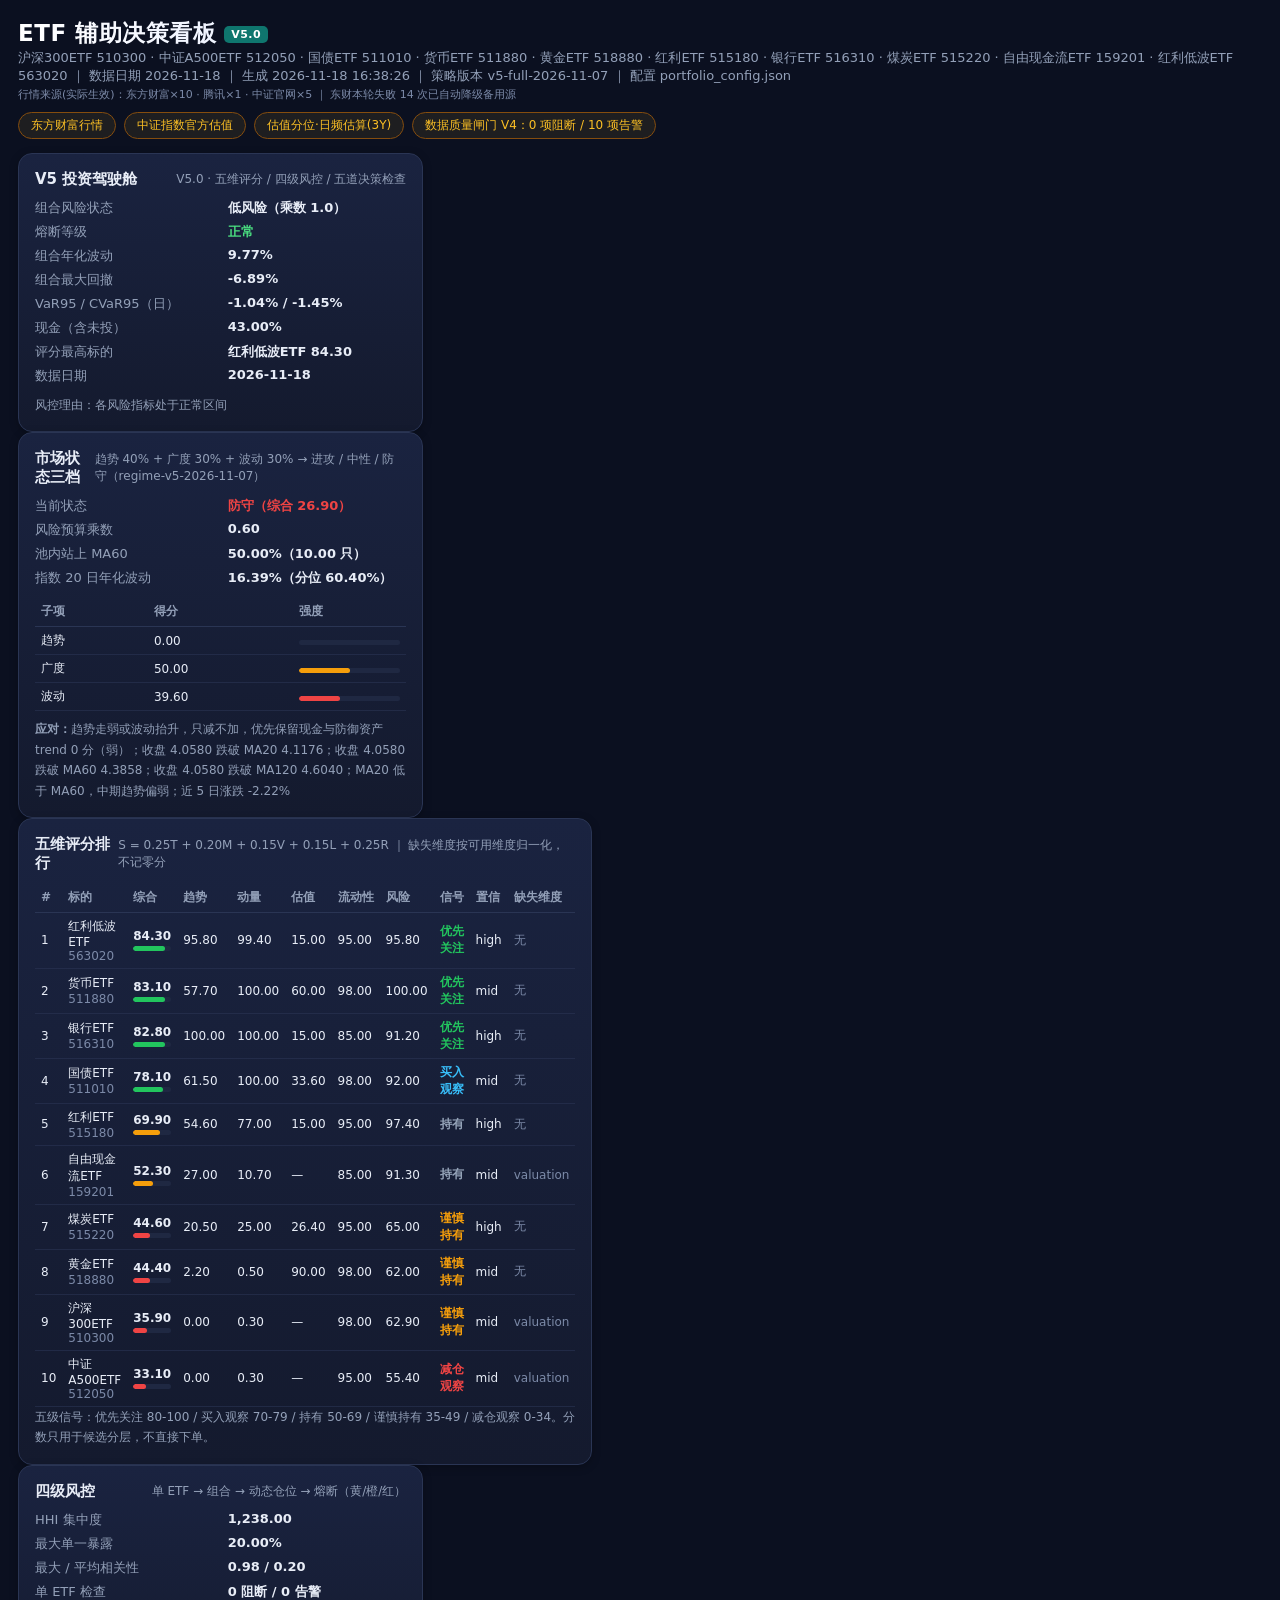
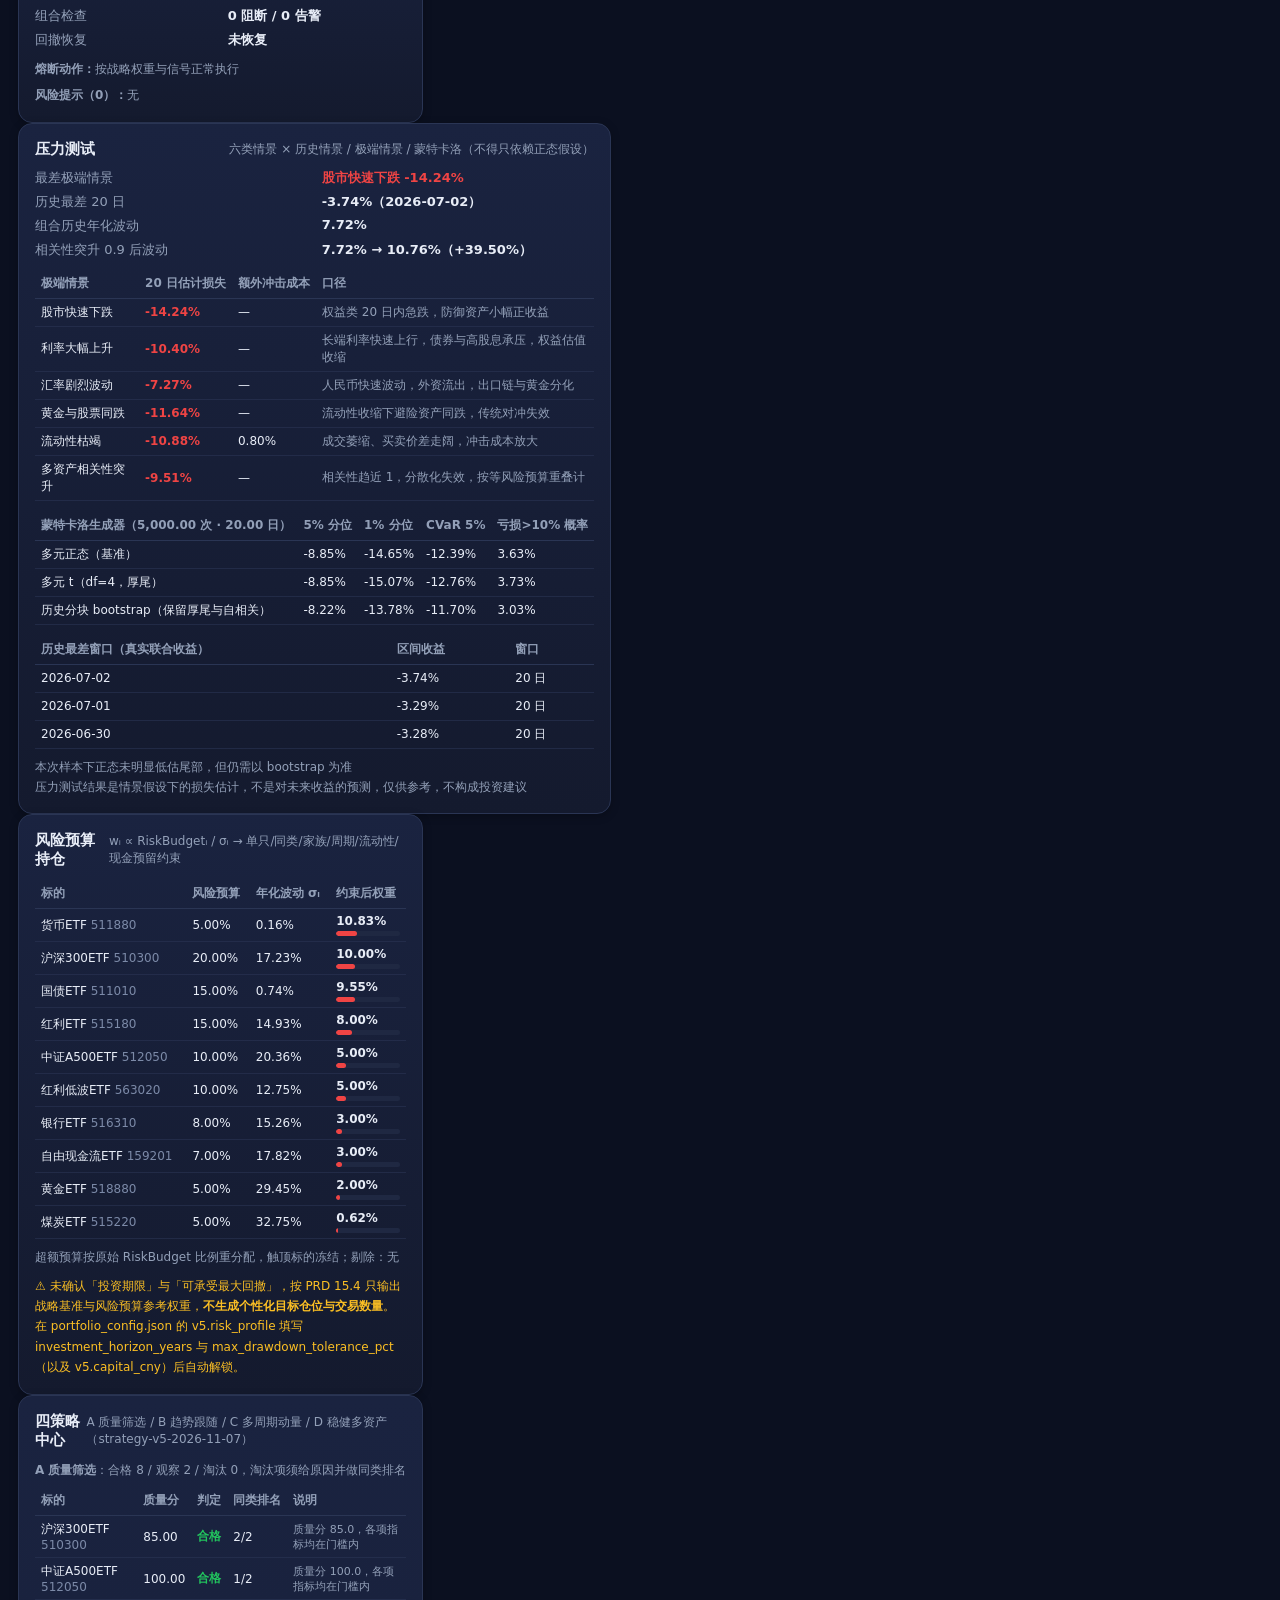
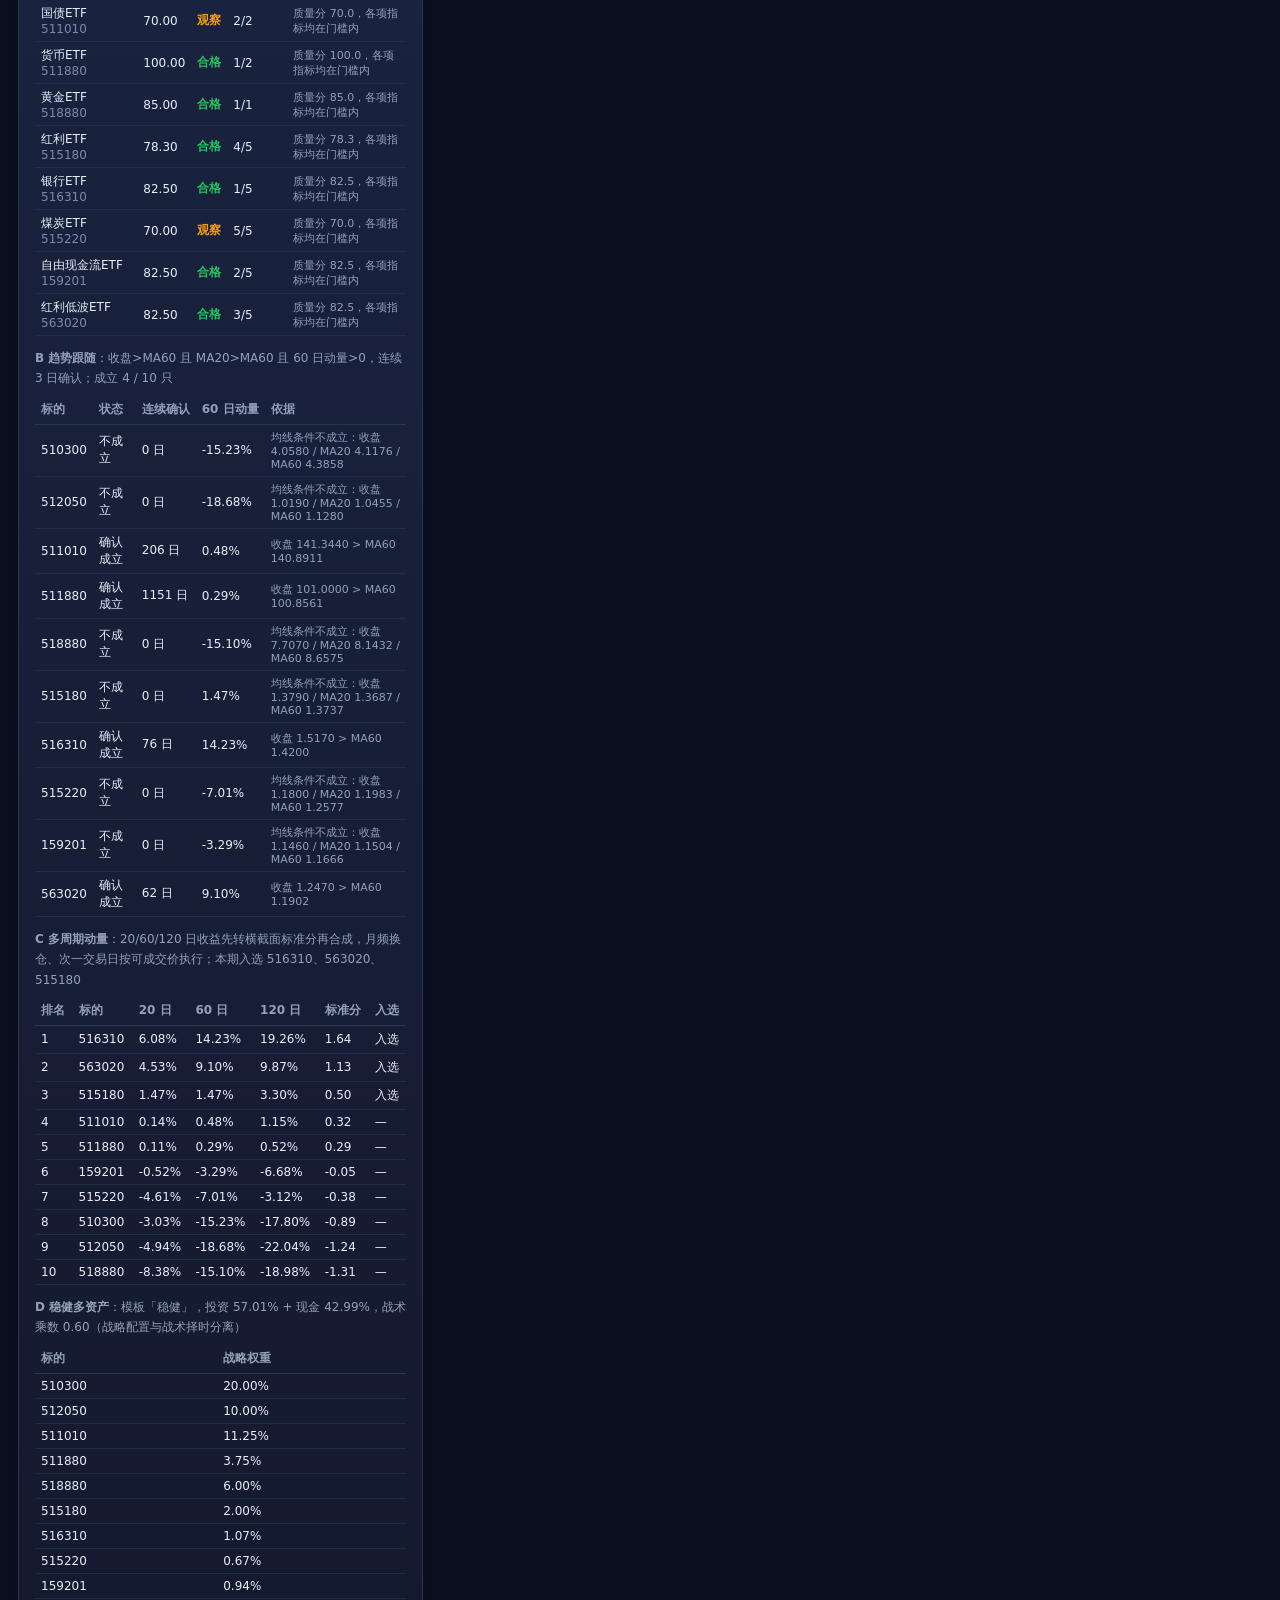
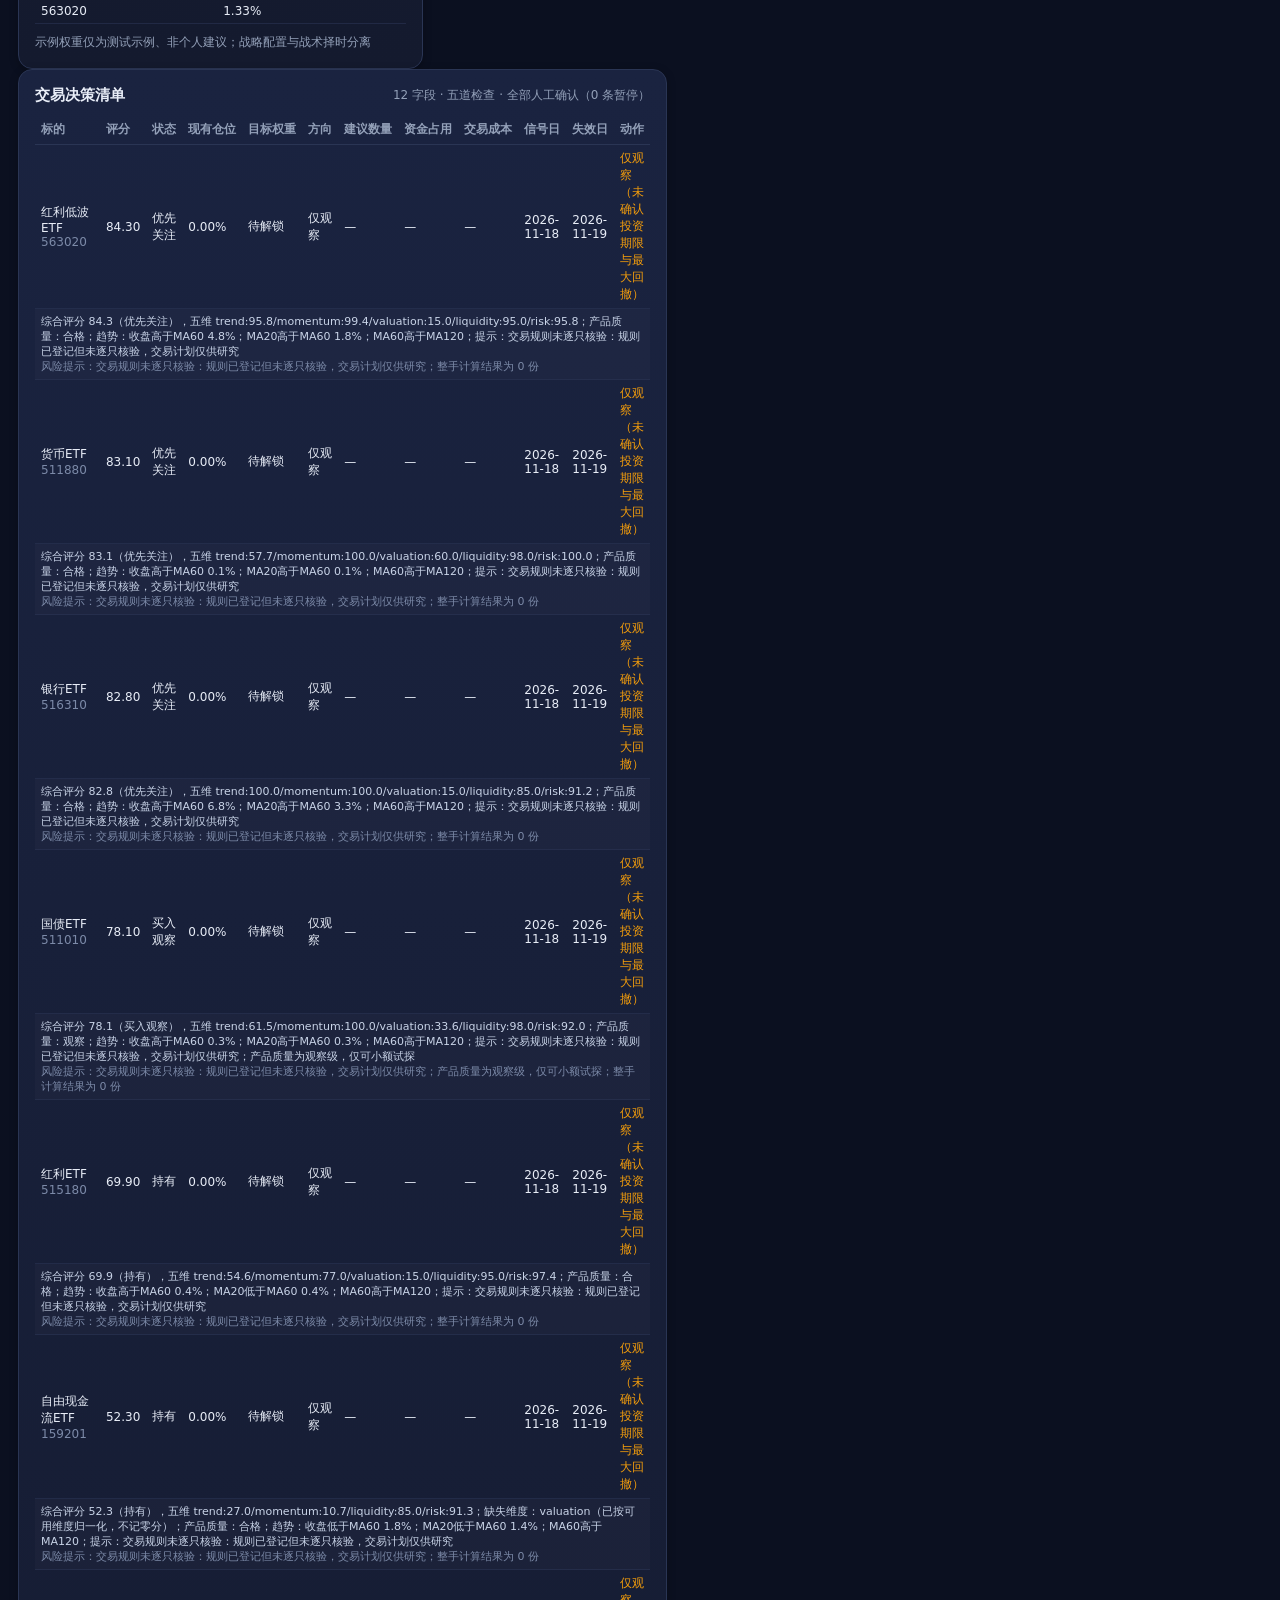
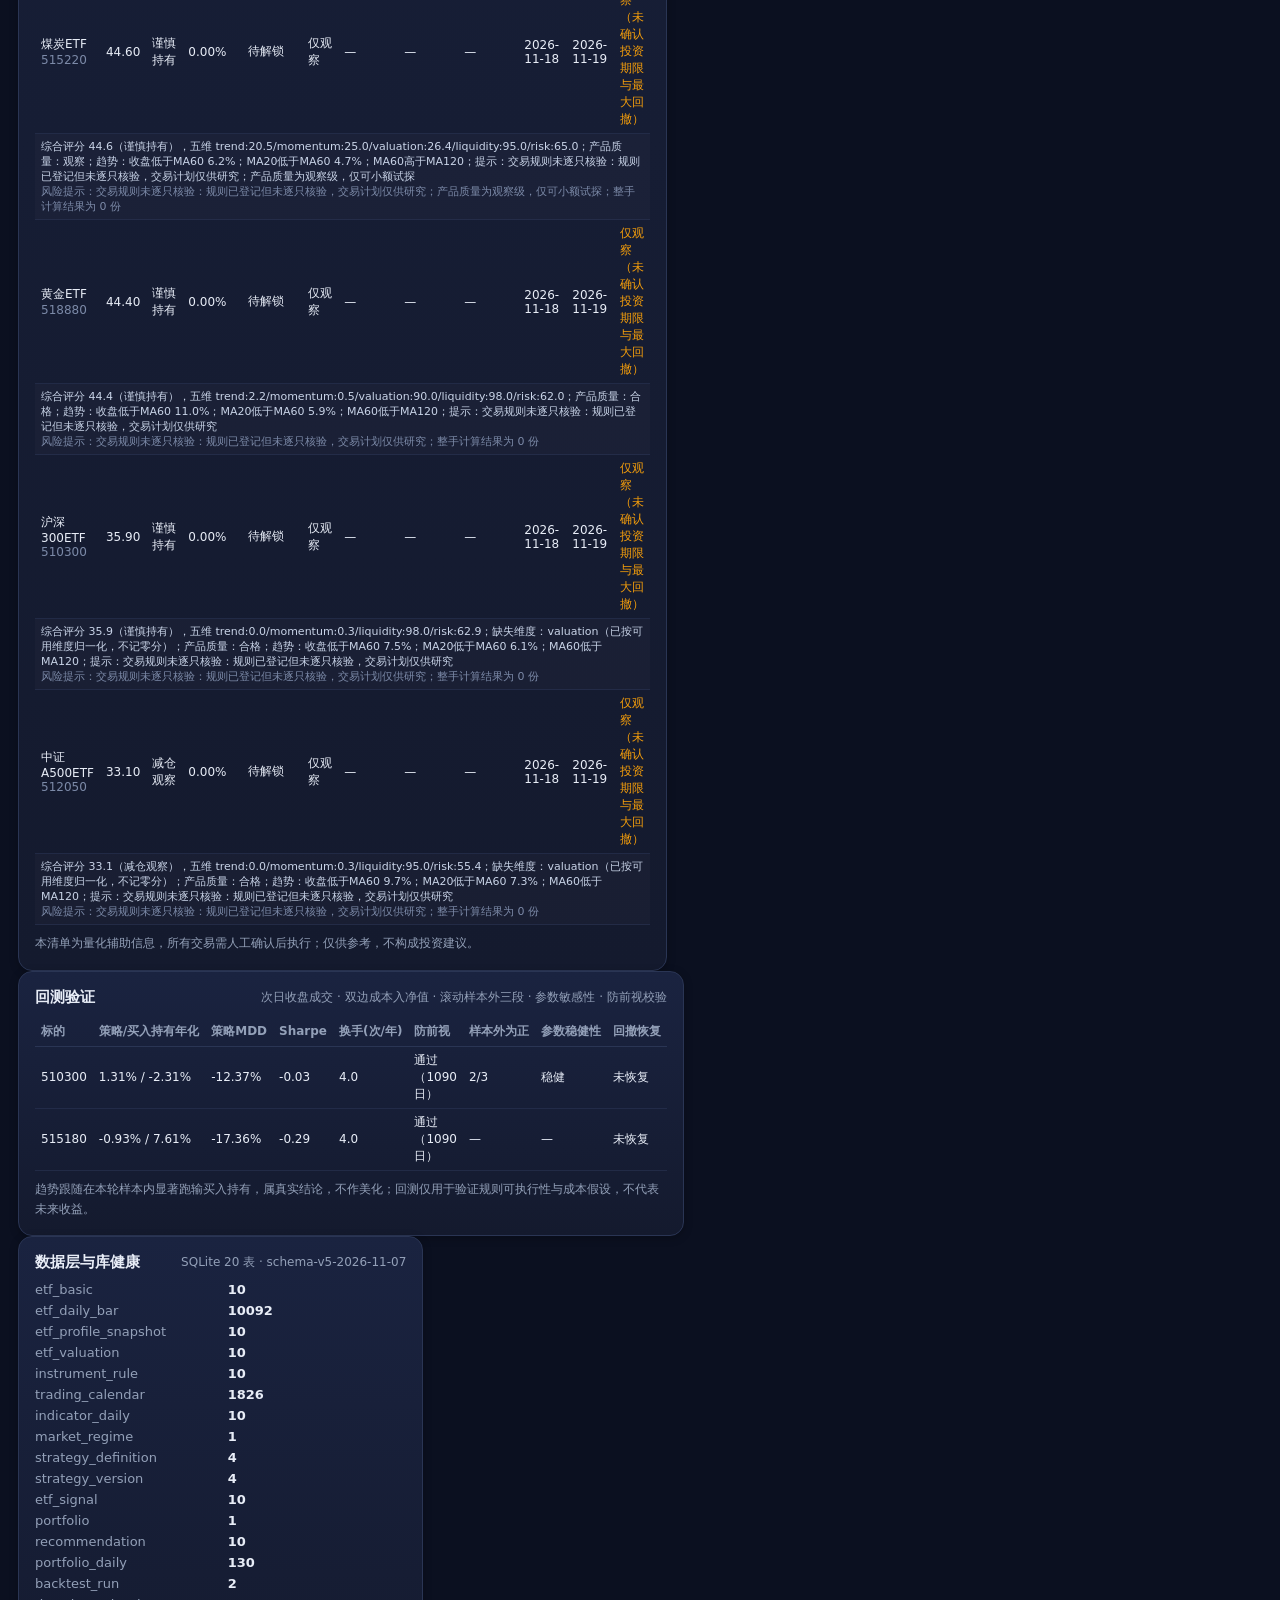
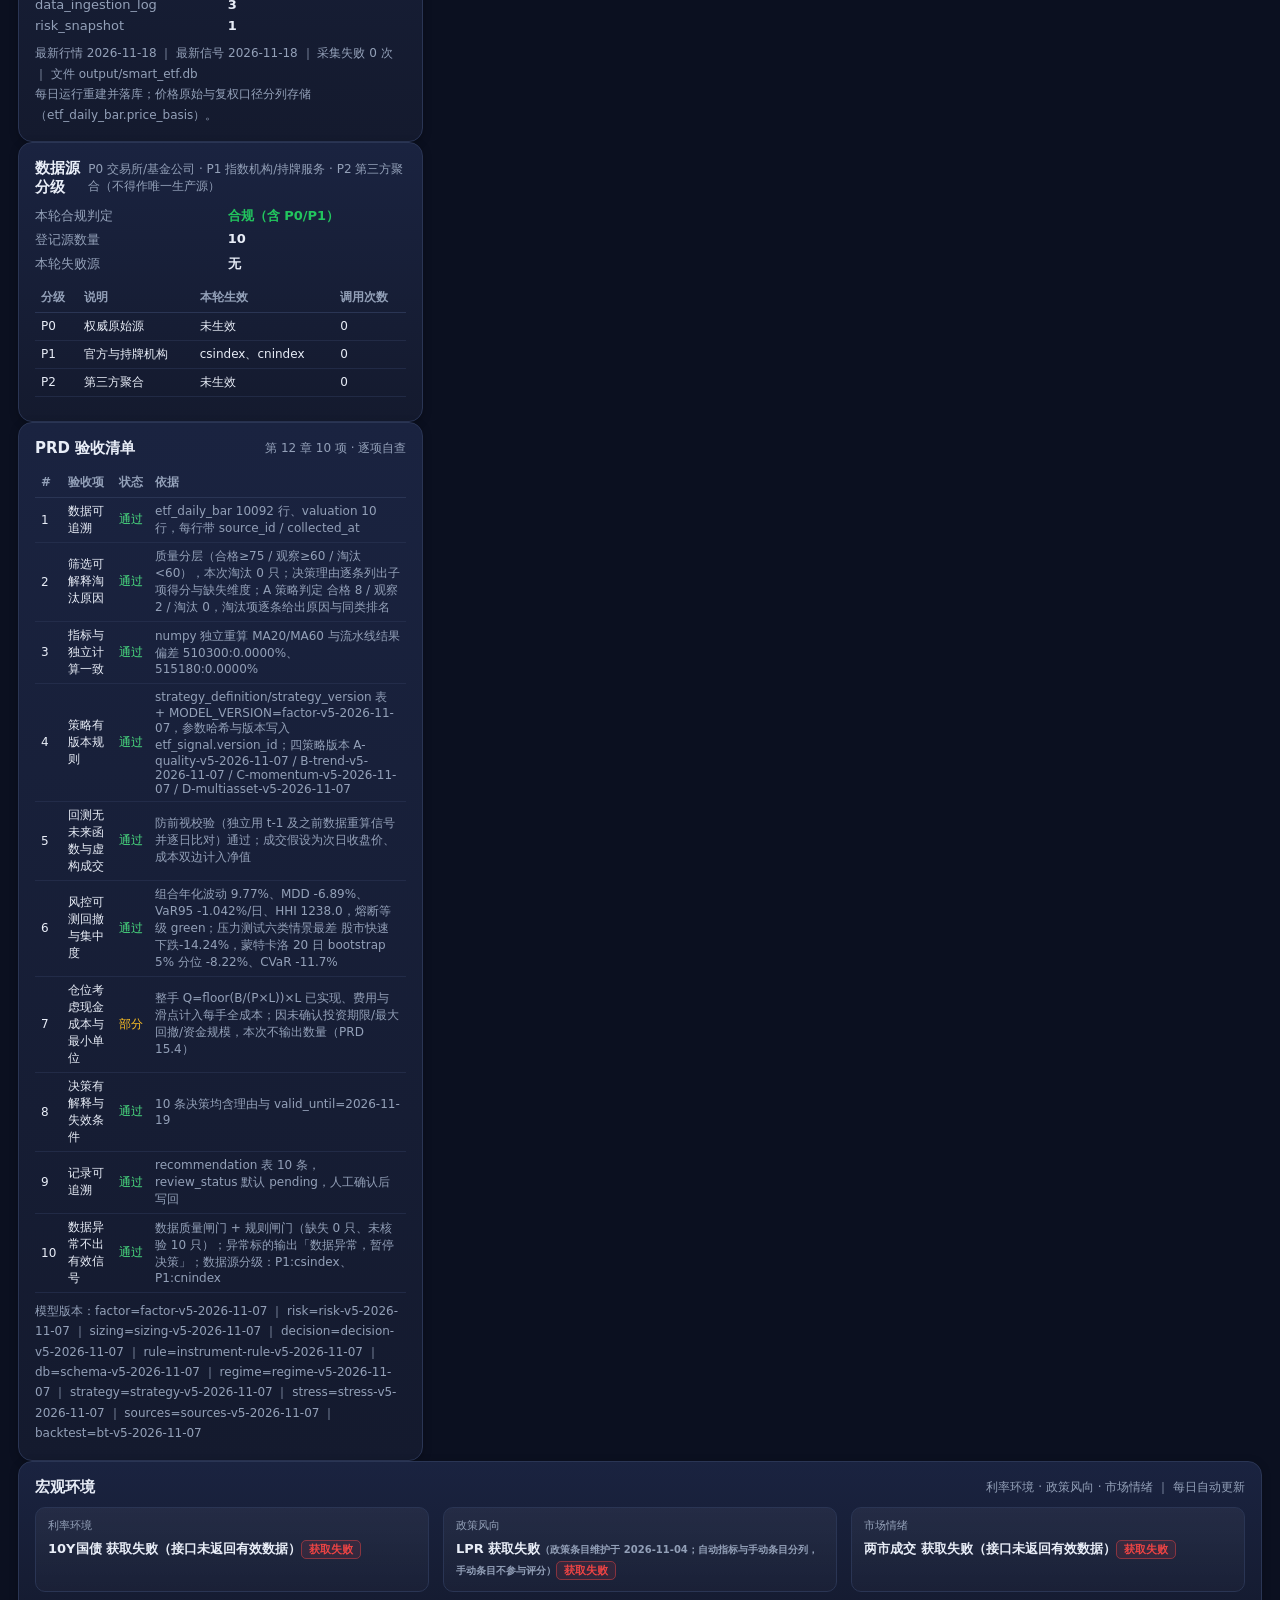
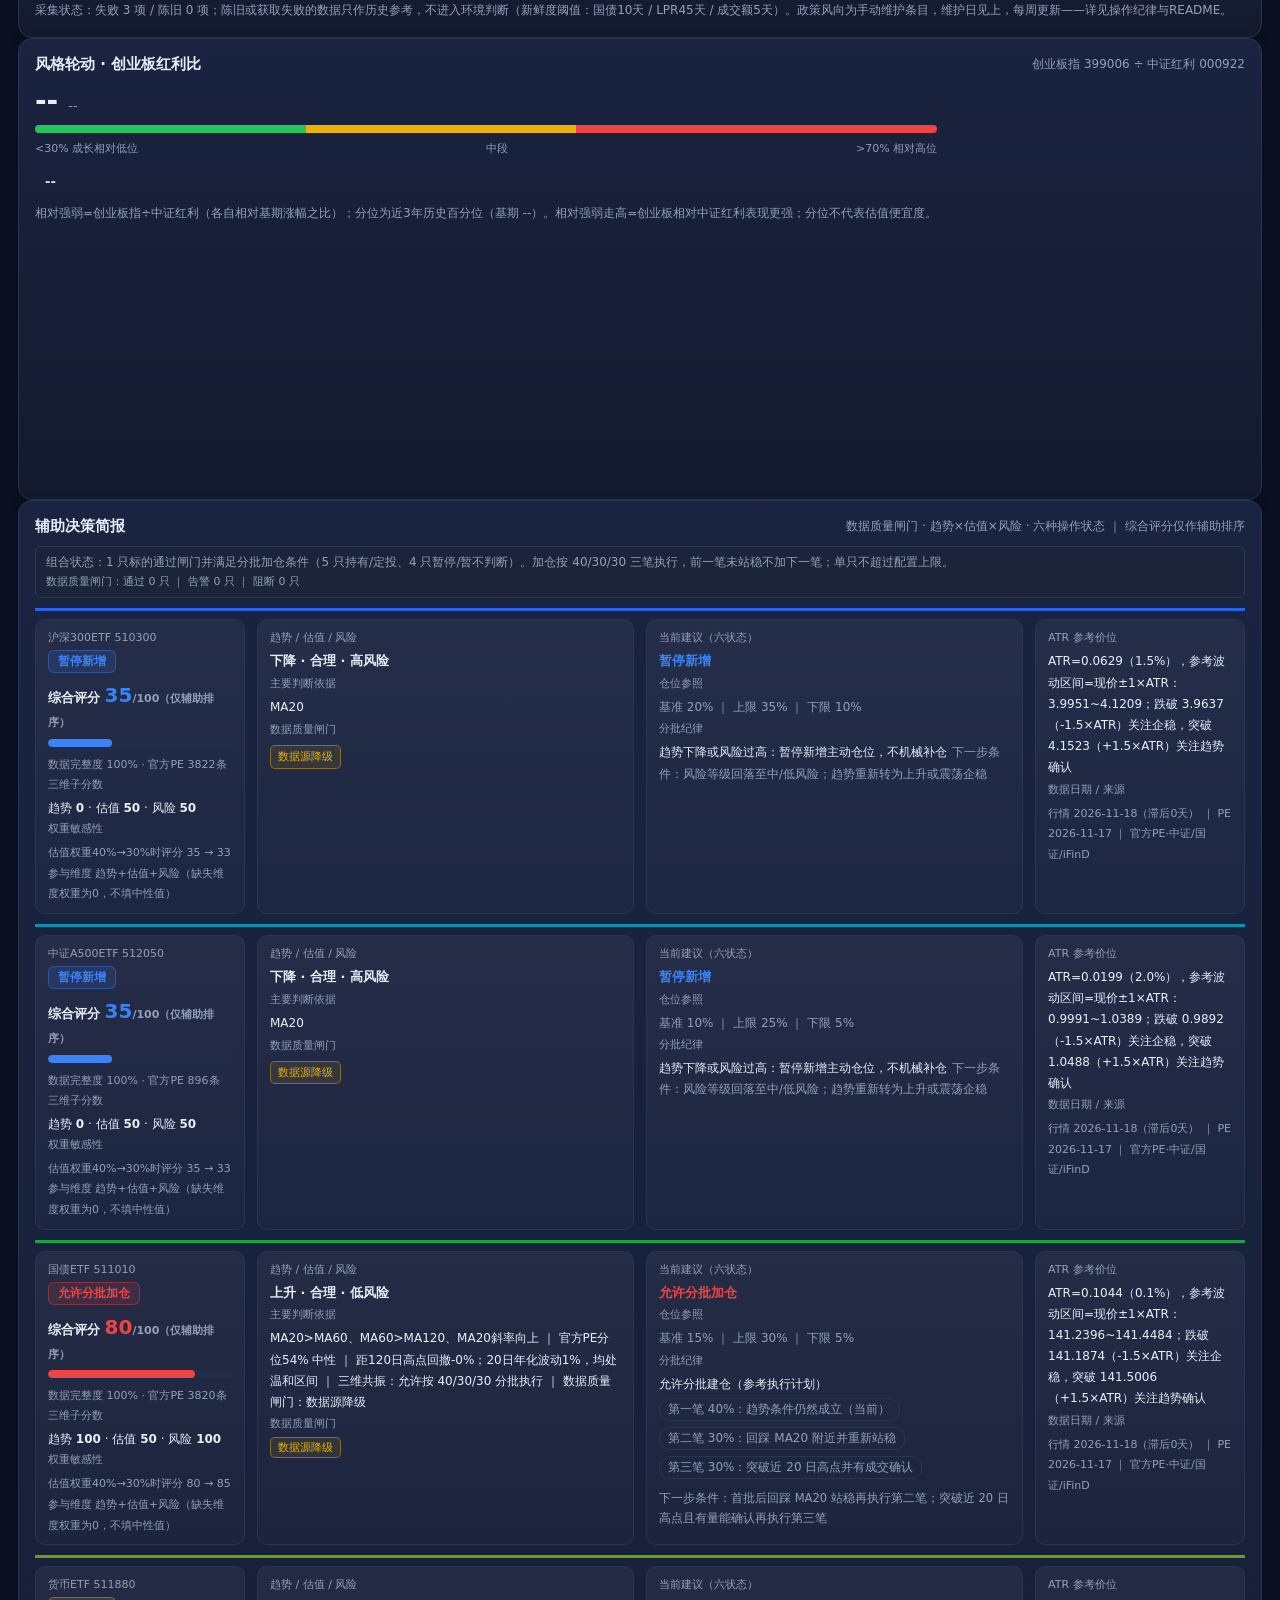
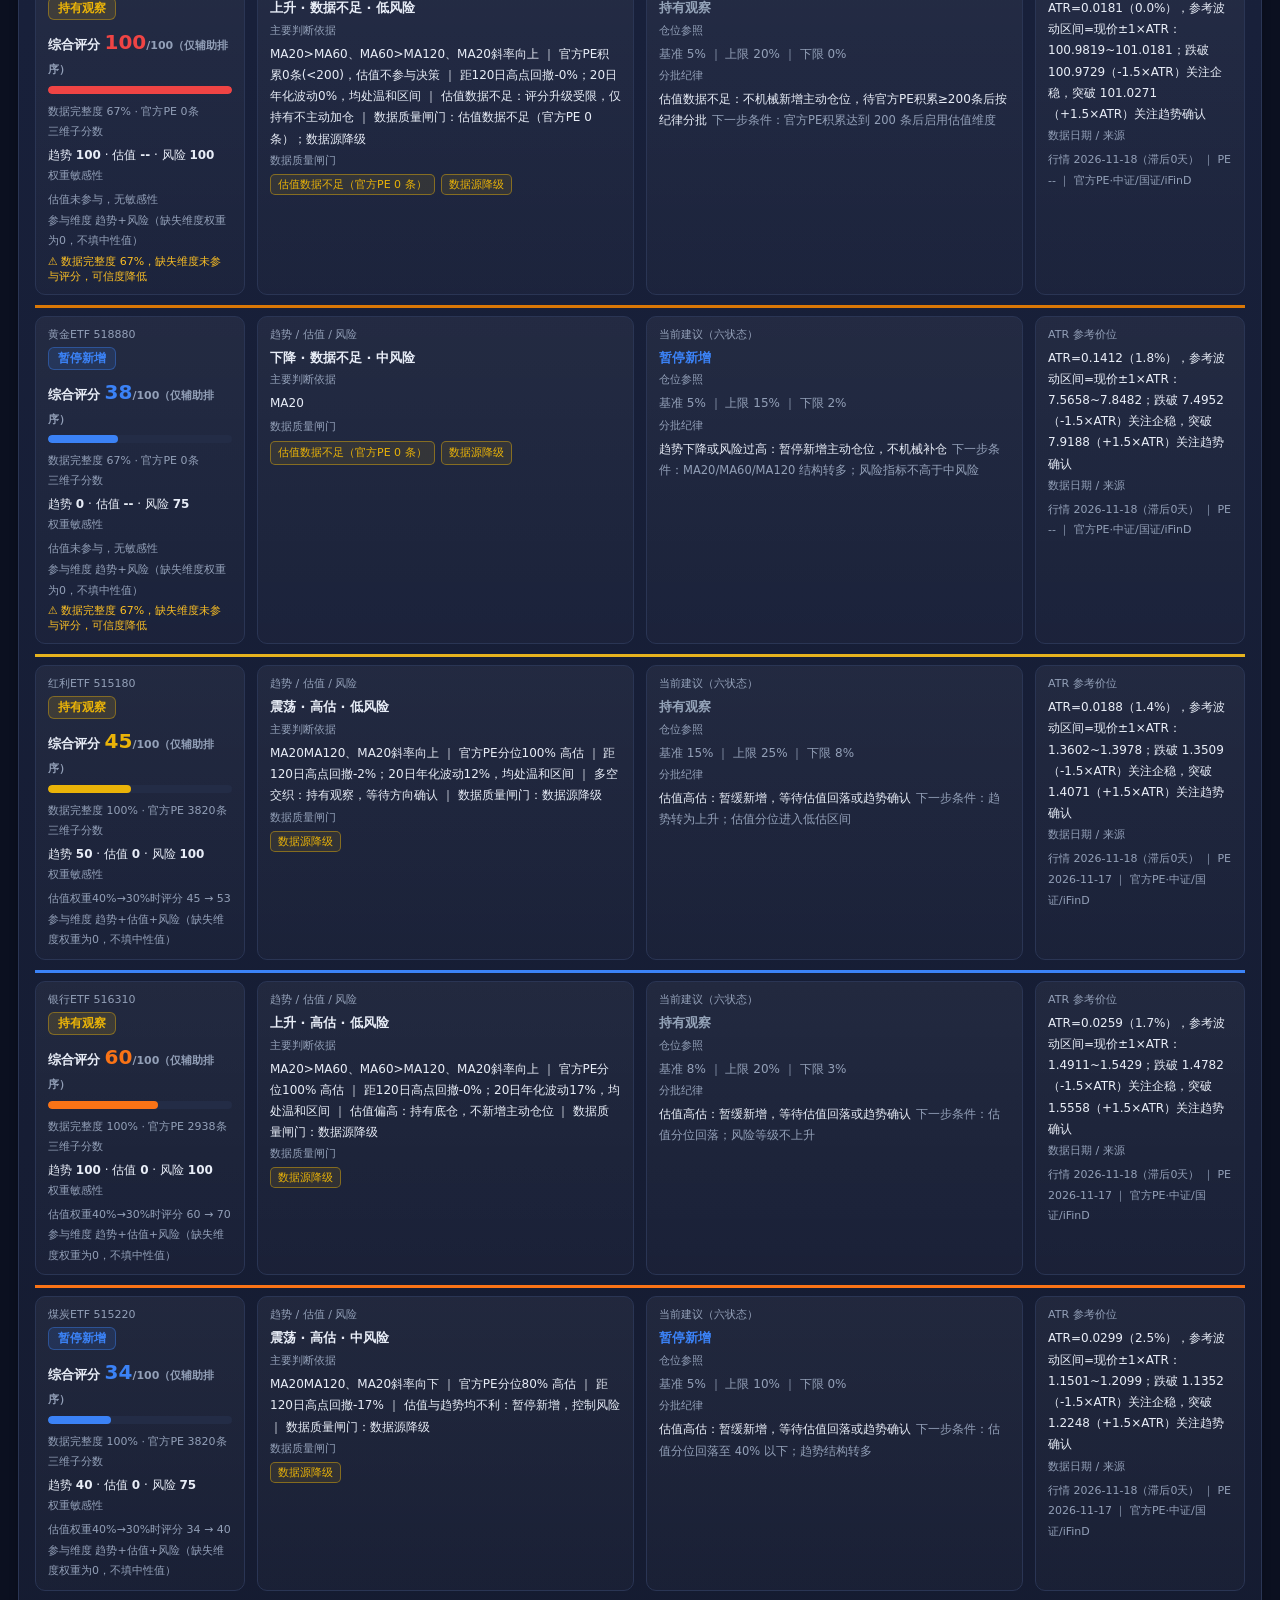
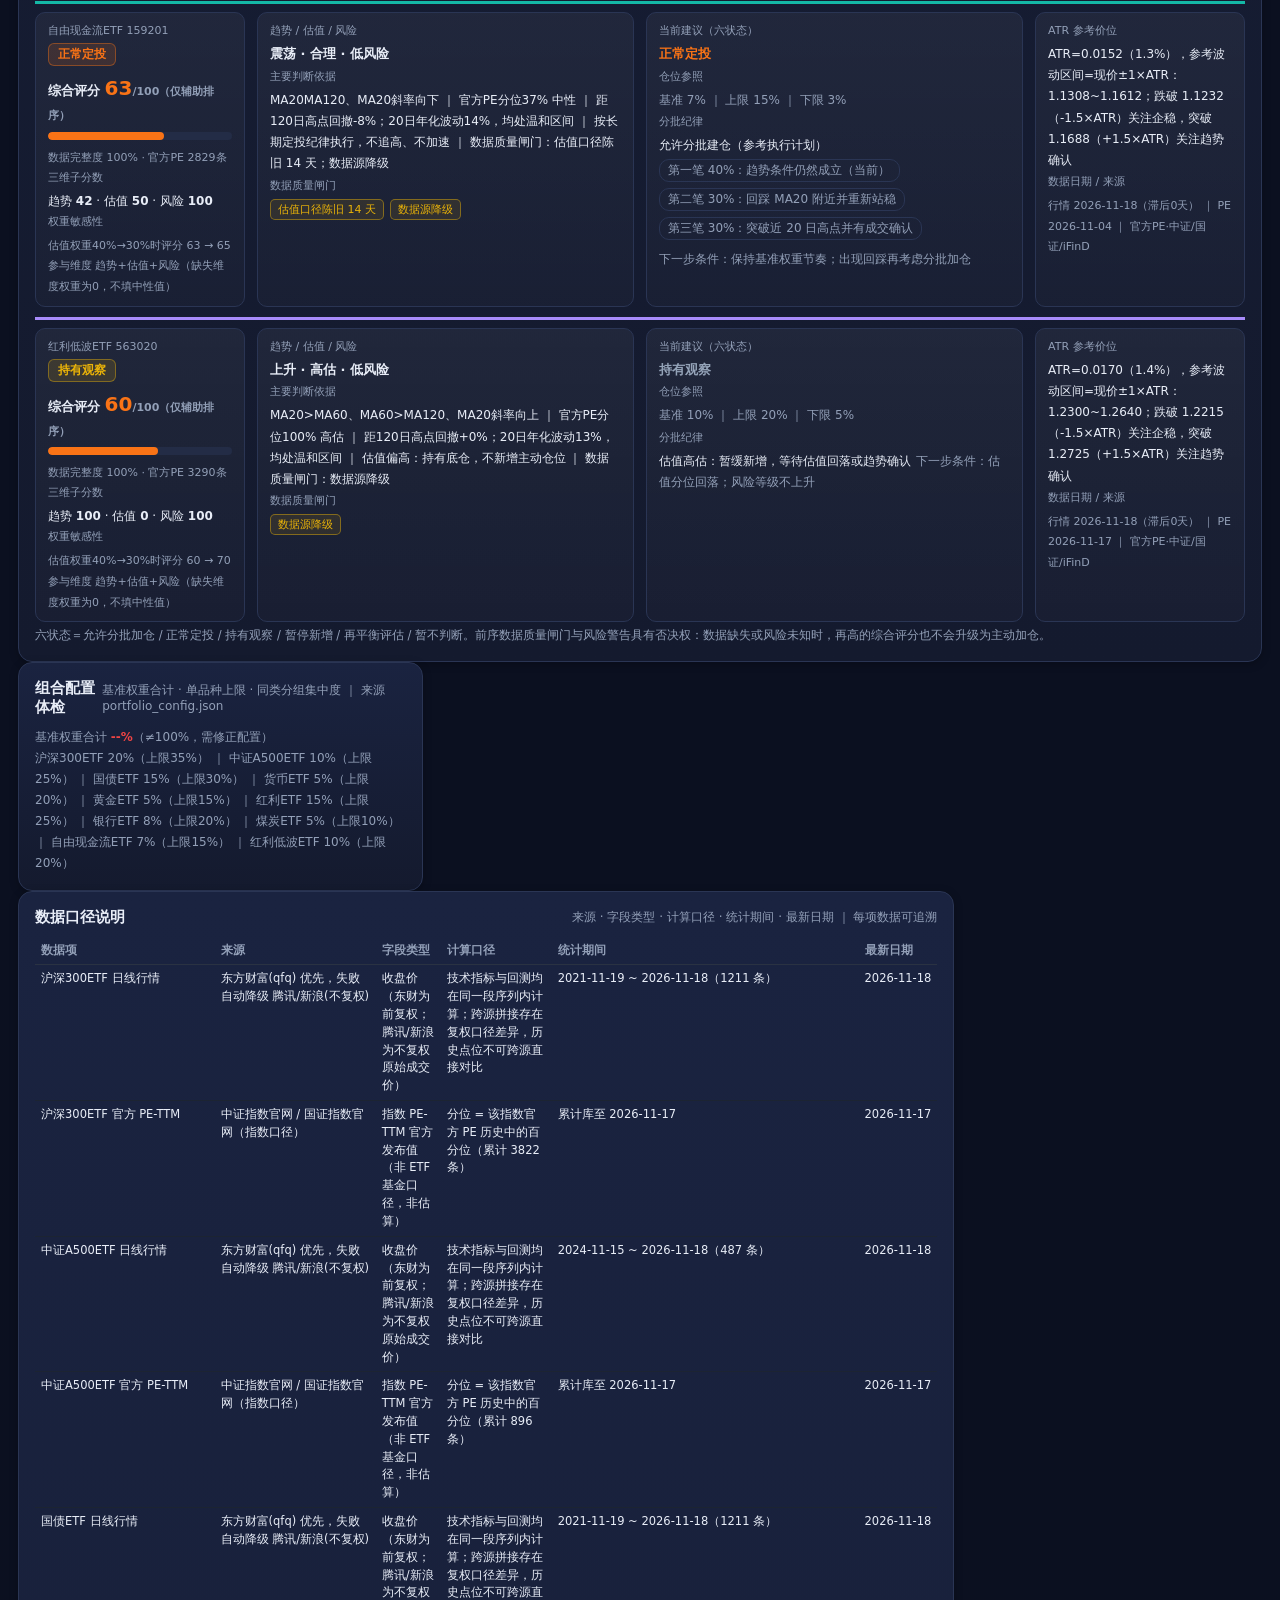
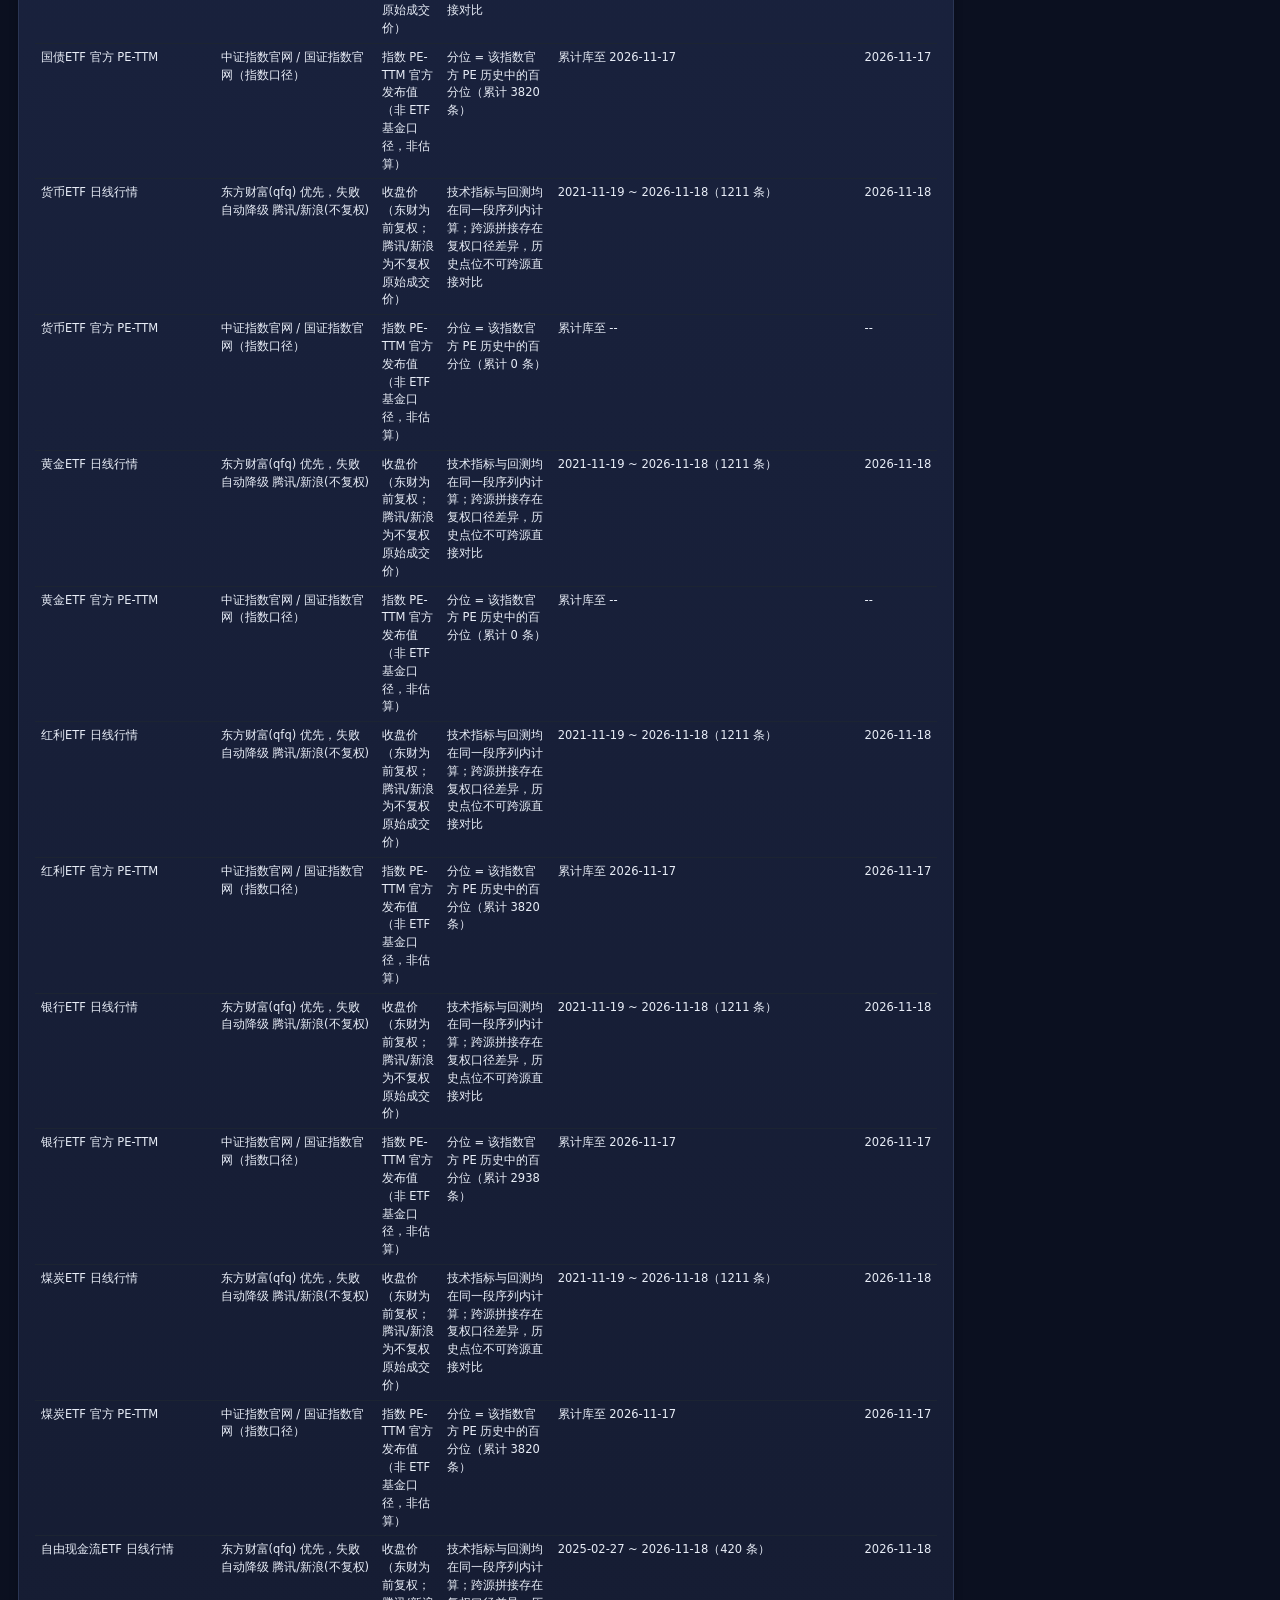
==== output/etf_dashboard.html @ 82569080 "daily update: 2026-11-18" ====
<!DOCTYPE html>
<html lang="zh-CN">
<head>
<meta charset="utf-8">
<meta name="viewport" content="width=device-width, initial-scale=1">
<title>ETF 智能监测看板</title>
<script>

/*
* Licensed to the Apache Software Foundation (ASF) under one
* or more contributor license agreements.  See the NOTICE file
* distributed with this work for additional information
* regarding copyright ownership.  The ASF licenses this file
* to you under the Apache License, Version 2.0 (the
* "License"); you may not use this file except in compliance
* with the License.  You may obtain a copy of the License at
*
*   http://www.apache.org/licenses/LICENSE-2.0
*
* Unless required by applicable law or agreed to in writing,
* software distributed under the License is distributed on an
* "AS IS" BASIS, WITHOUT WARRANTIES OR CONDITIONS OF ANY
* KIND, either express or implied.  See the License for the
* specific language governing permissions and limitations
* under the License.
*/

!function(t,e){"object"==typeof exports&&"undefined"!=typeof module?e(exports):"function"==typeof define&&define.amd?define(["exports"],e):e((t="undefined"!=typeof globalThis?globalThis:t||self).echarts={})}(this,(function(t){"use strict";
/*! *****************************************************************************
    Copyright (c) Microsoft Corporation.

    Permission to use, copy, modify, and/or distribute this software for any
    purpose with or without fee is hereby granted.

    THE SOFTWARE IS PROVIDED "AS IS" AND THE AUTHOR DISCLAIMS ALL WARRANTIES WITH
    REGARD TO THIS SOFTWARE INCLUDING ALL IMPLIED WARRANTIES OF MERCHANTABILITY
    AND FITNESS. IN NO EVENT SHALL THE AUTHOR BE LIABLE FOR ANY SPECIAL, DIRECT,
    INDIRECT, OR CONSEQUENTIAL DAMAGES OR ANY DAMAGES WHATSOEVER RESULTING FROM
    LOSS OF USE, DATA OR PROFITS, WHETHER IN AN ACTION OF CONTRACT, NEGLIGENCE OR
    OTHER TORTIOUS ACTION, ARISING OUT OF OR IN CONNECTION WITH THE USE OR
    PERFORMANCE OF THIS SOFTWARE.
    ***************************************************************************** */var e=function(t,n){return e=Object.setPrototypeOf||{__proto__:[]}instanceof Array&&function(t,e){t.__proto__=e}||function(t,e){for(var n in e)Object.prototype.hasOwnProperty.call(e,n)&&(t[n]=e[n])},e(t,n)};function n(t,n){if("function"!=typeof n&&null!==n)throw new TypeError("Class extends value "+String(n)+" is not a constructor or null");function i(){this.constructor=t}e(t,n),t.prototype=null===n?Object.create(n):(i.prototype=n.prototype,new i)}var i=function(){this.firefox=!1,this.ie=!1,this.edge=!1,this.newEdge=!1,this.weChat=!1},r=new function(){this.browser=new i,this.node=!1,this.wxa=!1,this.worker=!1,this.svgSupported=!1,this.touchEventsSupported=!1,this.pointerEventsSupported=!1,this.domSupported=!1,this.transformSupported=!1,this.transform3dSupported=!1,this.hasGlobalWindow="undefined"!=typeof window};"object"==typeof wx&&"function"==typeof wx.getSystemInfoSync?(r.wxa=!0,r.touchEventsSupported=!0):"undefined"==typeof document&&"undefined"!=typeof self?r.worker=!0:"undefined"==typeof navigator||0===navigator.userAgent.indexOf("Node.js")?(r.node=!0,r.svgSupported=!0):function(t,e){var n=e.browser,i=t.match(/Firefox\/([\d.]+)/),r=t.match(/MSIE\s([\d.]+)/)||t.match(/Trident\/.+?rv:(([\d.]+))/),o=t.match(/Edge?\/([\d.]+)/),a=/micromessenger/i.test(t);i&&(n.firefox=!0,n.version=i[1]);r&&(n.ie=!0,n.version=r[1]);o&&(n.edge=!0,n.version=o[1],n.newEdge=+o[1].split(".")[0]>18);a&&(n.weChat=!0);e.svgSupported="undefined"!=typeof SVGRect,e.touchEventsSupported="ontouchstart"in window&&!n.ie&&!n.edge,e.pointerEventsSupported="onpointerdown"in window&&(n.edge||n.ie&&+n.version>=11),e.domSupported="undefined"!=typeof document;var s=document.documentElement.style;e.transform3dSupported=(n.ie&&"transition"in s||n.edge||"WebKitCSSMatrix"in window&&"m11"in new WebKitCSSMatrix||"MozPerspective"in s)&&!("OTransition"in s),e.transformSupported=e.transform3dSupported||n.ie&&+n.version>=9}(navigator.userAgent,r);var o="sans-serif",a="12px "+o;var s,l,u=function(t){var e={};if("undefined"==typeof JSON)return e;for(var n=0;n<t.length;n++){var i=String.fromCharCode(n+32),r=(t.charCodeAt(n)-20)/100;e[i]=r}return e}("007LLmW'55;N0500LLLLLLLLLL00NNNLzWW\\\\WQb\\0FWLg\\bWb\\WQ\\WrWWQ000CL5LLFLL0LL**F*gLLLL5F0LF\\FFF5.5N"),h={createCanvas:function(){return"undefined"!=typeof document&&document.createElement("canvas")},measureText:function(t,e){if(!s){var n=h.createCanvas();s=n&&n.getContext("2d")}if(s)return l!==e&&(l=s.font=e||a),s.measureText(t);t=t||"";var i=/((?:\d+)?\.?\d*)px/.exec(e=e||a),r=i&&+i[1]||12,o=0;if(e.indexOf("mono")>=0)o=r*t.length;else for(var c=0;c<t.length;c++){var p=u[t[c]];o+=null==p?r:p*r}return{width:o}},loadImage:function(t,e,n){var i=new Image;return i.onload=e,i.onerror=n,i.src=t,i}};function c(t){for(var e in h)t[e]&&(h[e]=t[e])}var p=V(["Function","RegExp","Date","Error","CanvasGradient","CanvasPattern","Image","Canvas"],(function(t,e){return t["[object "+e+"]"]=!0,t}),{}),d=V(["Int8","Uint8","Uint8Clamped","Int16","Uint16","Int32","Uint32","Float32","Float64"],(function(t,e){return t["[object "+e+"Array]"]=!0,t}),{}),f=Object.prototype.toString,g=Array.prototype,y=g.forEach,v=g.filter,m=g.slice,x=g.map,_=function(){}.constructor,b=_?_.prototype:null,w="__proto__",S=2311;function M(){return S++}function I(){for(var t=[],e=0;e<arguments.length;e++)t[e]=arguments[e];"undefined"!=typeof console&&console.error.apply(console,t)}function T(t){if(null==t||"object"!=typeof t)return t;var e=t,n=f.call(t);if("[object Array]"===n){if(!pt(t)){e=[];for(var i=0,r=t.length;i<r;i++)e[i]=T(t[i])}}else if(d[n]){if(!pt(t)){var o=t.constructor;if(o.from)e=o.from(t);else{e=new o(t.length);for(i=0,r=t.length;i<r;i++)e[i]=t[i]}}}else if(!p[n]&&!pt(t)&&!J(t))for(var a in e={},t)t.hasOwnProperty(a)&&a!==w&&(e[a]=T(t[a]));return e}function C(t,e,n){if(!q(e)||!q(t))return n?T(e):t;for(var i in e)if(e.hasOwnProperty(i)&&i!==w){var r=t[i],o=e[i];!q(o)||!q(r)||Y(o)||Y(r)||J(o)||J(r)||K(o)||K(r)||pt(o)||pt(r)?!n&&i in t||(t[i]=T(e[i])):C(r,o,n)}return t}function D(t,e){for(var n=t[0],i=1,r=t.length;i<r;i++)n=C(n,t[i],e);return n}function A(t,e){if(Object.assign)Object.assign(t,e);else for(var n in e)e.hasOwnProperty(n)&&n!==w&&(t[n]=e[n]);return t}function k(t,e,n){for(var i=G(e),r=0;r<i.length;r++){var o=i[r];(n?null!=e[o]:null==t[o])&&(t[o]=e[o])}return t}var L=h.createCanvas;function P(t,e){if(t){if(t.indexOf)return t.indexOf(e);for(var n=0,i=t.length;n<i;n++)if(t[n]===e)return n}return-1}function O(t,e){var n=t.prototype;function i(){}for(var r in i.prototype=e.prototype,t.prototype=new i,n)n.hasOwnProperty(r)&&(t.prototype[r]=n[r]);t.prototype.constructor=t,t.superClass=e}function R(t,e,n){if(t="prototype"in t?t.prototype:t,e="prototype"in e?e.prototype:e,Object.getOwnPropertyNames)for(var i=Object.getOwnPropertyNames(e),r=0;r<i.length;r++){var o=i[r];"constructor"!==o&&(n?null!=e[o]:null==t[o])&&(t[o]=e[o])}else k(t,e,n)}function N(t){return!!t&&("string"!=typeof t&&"number"==typeof t.length)}function E(t,e,n){if(t&&e)if(t.forEach&&t.forEach===y)t.forEach(e,n);else if(t.length===+t.length)for(var i=0,r=t.length;i<r;i++)e.call(n,t[i],i,t);else for(var o in t)t.hasOwnProperty(o)&&e.call(n,t[o],o,t)}function z(t,e,n){if(!t)return[];if(!e)return at(t);if(t.map&&t.map===x)return t.map(e,n);for(var i=[],r=0,o=t.length;r<o;r++)i.push(e.call(n,t[r],r,t));return i}function V(t,e,n,i){if(t&&e){for(var r=0,o=t.length;r<o;r++)n=e.call(i,n,t[r],r,t);return n}}function B(t,e,n){if(!t)return[];if(!e)return at(t);if(t.filter&&t.filter===v)return t.filter(e,n);for(var i=[],r=0,o=t.length;r<o;r++)e.call(n,t[r],r,t)&&i.push(t[r]);return i}function F(t,e,n){if(t&&e)for(var i=0,r=t.length;i<r;i++)if(e.call(n,t[i],i,t))return t[i]}function G(t){if(!t)return[];if(Object.keys)return Object.keys(t);var e=[];for(var n in t)t.hasOwnProperty(n)&&e.push(n);return e}var W=b&&X(b.bind)?b.call.bind(b.bind):function(t,e){for(var n=[],i=2;i<arguments.length;i++)n[i-2]=arguments[i];return function(){return t.apply(e,n.concat(m.call(arguments)))}};function H(t){for(var e=[],n=1;n<arguments.length;n++)e[n-1]=arguments[n];return function(){return t.apply(this,e.concat(m.call(arguments)))}}function Y(t){return Array.isArray?Array.isArray(t):"[object Array]"===f.call(t)}function X(t){return"function"==typeof t}function U(t){return"string"==typeof t}function Z(t){return"[object String]"===f.call(t)}function j(t){return"number"==typeof t}function q(t){var e=typeof t;return"function"===e||!!t&&"object"===e}function K(t){return!!p[f.call(t)]}function $(t){return!!d[f.call(t)]}function J(t){return"object"==typeof t&&"number"==typeof t.nodeType&&"object"==typeof t.ownerDocument}function Q(t){return null!=t.colorStops}function tt(t){return null!=t.image}function et(t){return"[object RegExp]"===f.call(t)}function nt(t){return t!=t}function it(){for(var t=[],e=0;e<arguments.length;e++)t[e]=arguments[e];for(var n=0,i=t.length;n<i;n++)if(null!=t[n])return t[n]}function rt(t,e){return null!=t?t:e}function ot(t,e,n){return null!=t?t:null!=e?e:n}function at(t){for(var e=[],n=1;n<arguments.length;n++)e[n-1]=arguments[n];return m.apply(t,e)}function st(t){if("number"==typeof t)return[t,t,t,t];var e=t.length;return 2===e?[t[0],t[1],t[0],t[1]]:3===e?[t[0],t[1],t[2],t[1]]:t}function lt(t,e){if(!t)throw new Error(e)}function ut(t){return null==t?null:"function"==typeof t.trim?t.trim():t.replace(/^[\s\uFEFF\xA0]+|[\s\uFEFF\xA0]+$/g,"")}var ht="__ec_primitive__";function ct(t){t[ht]=!0}function pt(t){return t[ht]}var dt=function(){function t(){this.data={}}return t.prototype.delete=function(t){var e=this.has(t);return e&&delete this.data[t],e},t.prototype.has=function(t){return this.data.hasOwnProperty(t)},t.prototype.get=function(t){return this.data[t]},t.prototype.set=function(t,e){return this.data[t]=e,this},t.prototype.keys=function(){return G(this.data)},t.prototype.forEach=function(t){var e=this.data;for(var n in e)e.hasOwnProperty(n)&&t(e[n],n)},t}(),ft="function"==typeof Map;var gt=function(){function t(e){var n=Y(e);this.data=ft?new Map:new dt;var i=this;function r(t,e){n?i.set(t,e):i.set(e,t)}e instanceof t?e.each(r):e&&E(e,r)}return t.prototype.hasKey=function(t){return this.data.has(t)},t.prototype.get=function(t){return this.data.get(t)},t.prototype.set=function(t,e){return this.data.set(t,e),e},t.prototype.each=function(t,e){this.data.forEach((function(n,i){t.call(e,n,i)}))},t.prototype.keys=function(){var t=this.data.keys();return ft?Array.from(t):t},t.prototype.removeKey=function(t){this.data.delete(t)},t}();function yt(t){return new gt(t)}function vt(t,e){for(var n=new t.constructor(t.length+e.length),i=0;i<t.length;i++)n[i]=t[i];var r=t.length;for(i=0;i<e.length;i++)n[i+r]=e[i];return n}function mt(t,e){var n;if(Object.create)n=Object.create(t);else{var i=function(){};i.prototype=t,n=new i}return e&&A(n,e),n}function xt(t){var e=t.style;e.webkitUserSelect="none",e.userSelect="none",e.webkitTapHighlightColor="rgba(0,0,0,0)",e["-webkit-touch-callout"]="none"}function _t(t,e){return t.hasOwnProperty(e)}function bt(){}var wt=180/Math.PI,St=Object.freeze({__proto__:null,guid:M,logError:I,clone:T,merge:C,mergeAll:D,extend:A,defaults:k,createCanvas:L,indexOf:P,inherits:O,mixin:R,isArrayLike:N,each:E,map:z,reduce:V,filter:B,find:F,keys:G,bind:W,curry:H,isArray:Y,isFunction:X,isString:U,isStringSafe:Z,isNumber:j,isObject:q,isBuiltInObject:K,isTypedArray:$,isDom:J,isGradientObject:Q,isImagePatternObject:tt,isRegExp:et,eqNaN:nt,retrieve:it,retrieve2:rt,retrieve3:ot,slice:at,normalizeCssArray:st,assert:lt,trim:ut,setAsPrimitive:ct,isPrimitive:pt,HashMap:gt,createHashMap:yt,concatArray:vt,createObject:mt,disableUserSelect:xt,hasOwn:_t,noop:bt,RADIAN_TO_DEGREE:wt});function Mt(t,e){return null==t&&(t=0),null==e&&(e=0),[t,e]}function It(t,e){return t[0]=e[0],t[1]=e[1],t}function Tt(t){return[t[0],t[1]]}function Ct(t,e,n){return t[0]=e,t[1]=n,t}function Dt(t,e,n){return t[0]=e[0]+n[0],t[1]=e[1]+n[1],t}function At(t,e,n,i){return t[0]=e[0]+n[0]*i,t[1]=e[1]+n[1]*i,t}function kt(t,e,n){return t[0]=e[0]-n[0],t[1]=e[1]-n[1],t}function Lt(t){return Math.sqrt(Ot(t))}var Pt=Lt;function Ot(t){return t[0]*t[0]+t[1]*t[1]}var Rt=Ot;function Nt(t,e,n){return t[0]=e[0]*n,t[1]=e[1]*n,t}function Et(t,e){var n=Lt(e);return 0===n?(t[0]=0,t[1]=0):(t[0]=e[0]/n,t[1]=e[1]/n),t}function zt(t,e){return Math.sqrt((t[0]-e[0])*(t[0]-e[0])+(t[1]-e[1])*(t[1]-e[1]))}var Vt=zt;function Bt(t,e){return(t[0]-e[0])*(t[0]-e[0])+(t[1]-e[1])*(t[1]-e[1])}var Ft=Bt;function Gt(t,e,n,i){return t[0]=e[0]+i*(n[0]-e[0]),t[1]=e[1]+i*(n[1]-e[1]),t}function Wt(t,e,n){var i=e[0],r=e[1];return t[0]=n[0]*i+n[2]*r+n[4],t[1]=n[1]*i+n[3]*r+n[5],t}function Ht(t,e,n){return t[0]=Math.min(e[0],n[0]),t[1]=Math.min(e[1],n[1]),t}function Yt(t,e,n){return t[0]=Math.max(e[0],n[0]),t[1]=Math.max(e[1],n[1]),t}var Xt=Object.freeze({__proto__:null,create:Mt,copy:It,clone:Tt,set:Ct,add:Dt,scaleAndAdd:At,sub:kt,len:Lt,length:Pt,lenSquare:Ot,lengthSquare:Rt,mul:function(t,e,n){return t[0]=e[0]*n[0],t[1]=e[1]*n[1],t},div:function(t,e,n){return t[0]=e[0]/n[0],t[1]=e[1]/n[1],t},dot:function(t,e){return t[0]*e[0]+t[1]*e[1]},scale:Nt,normalize:Et,distance:zt,dist:Vt,distanceSquare:Bt,distSquare:Ft,negate:function(t,e){return t[0]=-e[0],t[1]=-e[1],t},lerp:Gt,applyTransform:Wt,min:Ht,max:Yt}),Ut=function(t,e){this.target=t,this.topTarget=e&&e.topTarget},Zt=function(){function t(t){this.handler=t,t.on("mousedown",this._dragStart,this),t.on("mousemove",this._drag,this),t.on("mouseup",this._dragEnd,this)}return t.prototype._dragStart=function(t){for(var e=t.target;e&&!e.draggable;)e=e.parent||e.__hostTarget;e&&(this._draggingTarget=e,e.dragging=!0,this._x=t.offsetX,this._y=t.offsetY,this.handler.dispatchToElement(new Ut(e,t),"dragstart",t.event))},t.prototype._drag=function(t){var e=this._draggingTarget;if(e){var n=t.offsetX,i=t.offsetY,r=n-this._x,o=i-this._y;this._x=n,this._y=i,e.drift(r,o,t),this.handler.dispatchToElement(new Ut(e,t),"drag",t.event);var a=this.handler.findHover(n,i,e).target,s=this._dropTarget;this._dropTarget=a,e!==a&&(s&&a!==s&&this.handler.dispatchToElement(new Ut(s,t),"dragleave",t.event),a&&a!==s&&this.handler.dispatchToElement(new Ut(a,t),"dragenter",t.event))}},t.prototype._dragEnd=function(t){var e=this._draggingTarget;e&&(e.dragging=!1),this.handler.dispatchToElement(new Ut(e,t),"dragend",t.event),this._dropTarget&&this.handler.dispatchToElement(new Ut(this._dropTarget,t),"drop",t.event),this._draggingTarget=null,this._dropTarget=null},t}(),jt=function(){function t(t){t&&(this._$eventProcessor=t)}return t.prototype.on=function(t,e,n,i){this._$handlers||(this._$handlers={});var r=this._$handlers;if("function"==typeof e&&(i=n,n=e,e=null),!n||!t)return this;var o=this._$eventProcessor;null!=e&&o&&o.normalizeQuery&&(e=o.normalizeQuery(e)),r[t]||(r[t]=[]);for(var a=0;a<r[t].length;a++)if(r[t][a].h===n)return this;var s={h:n,query:e,ctx:i||this,callAtLast:n.zrEventfulCallAtLast},l=r[t].length-1,u=r[t][l];return u&&u.callAtLast?r[t].splice(l,0,s):r[t].push(s),this},t.prototype.isSilent=function(t){var e=this._$handlers;return!e||!e[t]||!e[t].length},t.prototype.off=function(t,e){var n=this._$handlers;if(!n)return this;if(!t)return this._$handlers={},this;if(e){if(n[t]){for(var i=[],r=0,o=n[t].length;r<o;r++)n[t][r].h!==e&&i.push(n[t][r]);n[t]=i}n[t]&&0===n[t].length&&delete n[t]}else delete n[t];return this},t.prototype.trigger=function(t){for(var e=[],n=1;n<arguments.length;n++)e[n-1]=arguments[n];if(!this._$handlers)return this;var i=this._$handlers[t],r=this._$eventProcessor;if(i)for(var o=e.length,a=i.length,s=0;s<a;s++){var l=i[s];if(!r||!r.filter||null==l.query||r.filter(t,l.query))switch(o){case 0:l.h.call(l.ctx);break;case 1:l.h.call(l.ctx,e[0]);break;case 2:l.h.call(l.ctx,e[0],e[1]);break;default:l.h.apply(l.ctx,e)}}return r&&r.afterTrigger&&r.afterTrigger(t),this},t.prototype.triggerWithContext=function(t){for(var e=[],n=1;n<arguments.length;n++)e[n-1]=arguments[n];if(!this._$handlers)return this;var i=this._$handlers[t],r=this._$eventProcessor;if(i)for(var o=e.length,a=e[o-1],s=i.length,l=0;l<s;l++){var u=i[l];if(!r||!r.filter||null==u.query||r.filter(t,u.query))switch(o){case 0:u.h.call(a);break;case 1:u.h.call(a,e[0]);break;case 2:u.h.call(a,e[0],e[1]);break;default:u.h.apply(a,e.slice(1,o-1))}}return r&&r.afterTrigger&&r.afterTrigger(t),this},t}(),qt=Math.log(2);function Kt(t,e,n,i,r,o){var a=i+"-"+r,s=t.length;if(o.hasOwnProperty(a))return o[a];if(1===e){var l=Math.round(Math.log((1<<s)-1&~r)/qt);return t[n][l]}for(var u=i|1<<n,h=n+1;i&1<<h;)h++;for(var c=0,p=0,d=0;p<s;p++){var f=1<<p;f&r||(c+=(d%2?-1:1)*t[n][p]*Kt(t,e-1,h,u,r|f,o),d++)}return o[a]=c,c}function $t(t,e){var n=[[t[0],t[1],1,0,0,0,-e[0]*t[0],-e[0]*t[1]],[0,0,0,t[0],t[1],1,-e[1]*t[0],-e[1]*t[1]],[t[2],t[3],1,0,0,0,-e[2]*t[2],-e[2]*t[3]],[0,0,0,t[2],t[3],1,-e[3]*t[2],-e[3]*t[3]],[t[4],t[5],1,0,0,0,-e[4]*t[4],-e[4]*t[5]],[0,0,0,t[4],t[5],1,-e[5]*t[4],-e[5]*t[5]],[t[6],t[7],1,0,0,0,-e[6]*t[6],-e[6]*t[7]],[0,0,0,t[6],t[7],1,-e[7]*t[6],-e[7]*t[7]]],i={},r=Kt(n,8,0,0,0,i);if(0!==r){for(var o=[],a=0;a<8;a++)for(var s=0;s<8;s++)null==o[s]&&(o[s]=0),o[s]+=((a+s)%2?-1:1)*Kt(n,7,0===a?1:0,1<<a,1<<s,i)/r*e[a];return function(t,e,n){var i=e*o[6]+n*o[7]+1;t[0]=(e*o[0]+n*o[1]+o[2])/i,t[1]=(e*o[3]+n*o[4]+o[5])/i}}}var Jt="___zrEVENTSAVED",Qt=[];function te(t,e,n,i,o){if(e.getBoundingClientRect&&r.domSupported&&!ee(e)){var a=e[Jt]||(e[Jt]={}),s=function(t,e){var n=e.markers;if(n)return n;n=e.markers=[];for(var i=["left","right"],r=["top","bottom"],o=0;o<4;o++){var a=document.createElement("div"),s=o%2,l=(o>>1)%2;a.style.cssText=["position: absolute","visibility: hidden","padding: 0","margin: 0","border-width: 0","user-select: none","width:0","height:0",i[s]+":0",r[l]+":0",i[1-s]+":auto",r[1-l]+":auto",""].join("!important;"),t.appendChild(a),n.push(a)}return n}(e,a),l=function(t,e,n){for(var i=n?"invTrans":"trans",r=e[i],o=e.srcCoords,a=[],s=[],l=!0,u=0;u<4;u++){var h=t[u].getBoundingClientRect(),c=2*u,p=h.left,d=h.top;a.push(p,d),l=l&&o&&p===o[c]&&d===o[c+1],s.push(t[u].offsetLeft,t[u].offsetTop)}return l&&r?r:(e.srcCoords=a,e[i]=n?$t(s,a):$t(a,s))}(s,a,o);if(l)return l(t,n,i),!0}return!1}function ee(t){return"CANVAS"===t.nodeName.toUpperCase()}var ne=/([&<>"'])/g,ie={"&":"&amp;","<":"&lt;",">":"&gt;",'"':"&quot;","'":"&#39;"};function re(t){return null==t?"":(t+"").replace(ne,(function(t,e){return ie[e]}))}var oe=/^(?:mouse|pointer|contextmenu|drag|drop)|click/,ae=[],se=r.browser.firefox&&+r.browser.version.split(".")[0]<39;function le(t,e,n,i){return n=n||{},i?ue(t,e,n):se&&null!=e.layerX&&e.layerX!==e.offsetX?(n.zrX=e.layerX,n.zrY=e.layerY):null!=e.offsetX?(n.zrX=e.offsetX,n.zrY=e.offsetY):ue(t,e,n),n}function ue(t,e,n){if(r.domSupported&&t.getBoundingClientRect){var i=e.clientX,o=e.clientY;if(ee(t)){var a=t.getBoundingClientRect();return n.zrX=i-a.left,void(n.zrY=o-a.top)}if(te(ae,t,i,o))return n.zrX=ae[0],void(n.zrY=ae[1])}n.zrX=n.zrY=0}function he(t){return t||window.event}function ce(t,e,n){if(null!=(e=he(e)).zrX)return e;var i=e.type;if(i&&i.indexOf("touch")>=0){var r="touchend"!==i?e.targetTouches[0]:e.changedTouches[0];r&&le(t,r,e,n)}else{le(t,e,e,n);var o=function(t){var e=t.wheelDelta;if(e)return e;var n=t.deltaX,i=t.deltaY;if(null==n||null==i)return e;return 3*(0!==i?Math.abs(i):Math.abs(n))*(i>0?-1:i<0?1:n>0?-1:1)}(e);e.zrDelta=o?o/120:-(e.detail||0)/3}var a=e.button;return null==e.which&&void 0!==a&&oe.test(e.type)&&(e.which=1&a?1:2&a?3:4&a?2:0),e}function pe(t,e,n,i){t.addEventListener(e,n,i)}var de=function(t){t.preventDefault(),t.stopPropagation(),t.cancelBubble=!0};function fe(t){return 2===t.which||3===t.which}var ge=function(){function t(){this._track=[]}return t.prototype.recognize=function(t,e,n){return this._doTrack(t,e,n),this._recognize(t)},t.prototype.clear=function(){return this._track.length=0,this},t.prototype._doTrack=function(t,e,n){var i=t.touches;if(i){for(var r={points:[],touches:[],target:e,event:t},o=0,a=i.length;o<a;o++){var s=i[o],l=le(n,s,{});r.points.push([l.zrX,l.zrY]),r.touches.push(s)}this._track.push(r)}},t.prototype._recognize=function(t){for(var e in ve)if(ve.hasOwnProperty(e)){var n=ve[e](this._track,t);if(n)return n}},t}();function ye(t){var e=t[1][0]-t[0][0],n=t[1][1]-t[0][1];return Math.sqrt(e*e+n*n)}var ve={pinch:function(t,e){var n=t.length;if(n){var i,r=(t[n-1]||{}).points,o=(t[n-2]||{}).points||r;if(o&&o.length>1&&r&&r.length>1){var a=ye(r)/ye(o);!isFinite(a)&&(a=1),e.pinchScale=a;var s=[((i=r)[0][0]+i[1][0])/2,(i[0][1]+i[1][1])/2];return e.pinchX=s[0],e.pinchY=s[1],{type:"pinch",target:t[0].target,event:e}}}}};function me(){return[1,0,0,1,0,0]}function xe(t){return t[0]=1,t[1]=0,t[2]=0,t[3]=1,t[4]=0,t[5]=0,t}function _e(t,e){return t[0]=e[0],t[1]=e[1],t[2]=e[2],t[3]=e[3],t[4]=e[4],t[5]=e[5],t}function be(t,e,n){var i=e[0]*n[0]+e[2]*n[1],r=e[1]*n[0]+e[3]*n[1],o=e[0]*n[2]+e[2]*n[3],a=e[1]*n[2]+e[3]*n[3],s=e[0]*n[4]+e[2]*n[5]+e[4],l=e[1]*n[4]+e[3]*n[5]+e[5];return t[0]=i,t[1]=r,t[2]=o,t[3]=a,t[4]=s,t[5]=l,t}function we(t,e,n){return t[0]=e[0],t[1]=e[1],t[2]=e[2],t[3]=e[3],t[4]=e[4]+n[0],t[5]=e[5]+n[1],t}function Se(t,e,n,i){void 0===i&&(i=[0,0]);var r=e[0],o=e[2],a=e[4],s=e[1],l=e[3],u=e[5],h=Math.sin(n),c=Math.cos(n);return t[0]=r*c+s*h,t[1]=-r*h+s*c,t[2]=o*c+l*h,t[3]=-o*h+c*l,t[4]=c*(a-i[0])+h*(u-i[1])+i[0],t[5]=c*(u-i[1])-h*(a-i[0])+i[1],t}function Me(t,e,n){var i=n[0],r=n[1];return t[0]=e[0]*i,t[1]=e[1]*r,t[2]=e[2]*i,t[3]=e[3]*r,t[4]=e[4]*i,t[5]=e[5]*r,t}function Ie(t,e){var n=e[0],i=e[2],r=e[4],o=e[1],a=e[3],s=e[5],l=n*a-o*i;return l?(l=1/l,t[0]=a*l,t[1]=-o*l,t[2]=-i*l,t[3]=n*l,t[4]=(i*s-a*r)*l,t[5]=(o*r-n*s)*l,t):null}function Te(t){var e=[1,0,0,1,0,0];return _e(e,t),e}var Ce=Object.freeze({__proto__:null,create:me,identity:xe,copy:_e,mul:be,translate:we,rotate:Se,scale:Me,invert:Ie,clone:Te}),De=function(){function t(t,e){this.x=t||0,this.y=e||0}return t.prototype.copy=function(t){return this.x=t.x,this.y=t.y,this},t.prototype.clone=function(){return new t(this.x,this.y)},t.prototype.set=function(t,e){return this.x=t,this.y=e,this},t.prototype.equal=function(t){return t.x===this.x&&t.y===this.y},t.prototype.add=function(t){return this.x+=t.x,this.y+=t.y,this},t.prototype.scale=function(t){this.x*=t,this.y*=t},t.prototype.scaleAndAdd=function(t,e){this.x+=t.x*e,this.y+=t.y*e},t.prototype.sub=function(t){return this.x-=t.x,this.y-=t.y,this},t.prototype.dot=function(t){return this.x*t.x+this.y*t.y},t.prototype.len=function(){return Math.sqrt(this.x*this.x+this.y*this.y)},t.prototype.lenSquare=function(){return this.x*this.x+this.y*this.y},t.prototype.normalize=function(){var t=this.len();return this.x/=t,this.y/=t,this},t.prototype.distance=function(t){var e=this.x-t.x,n=this.y-t.y;return Math.sqrt(e*e+n*n)},t.prototype.distanceSquare=function(t){var e=this.x-t.x,n=this.y-t.y;return e*e+n*n},t.prototype.negate=function(){return this.x=-this.x,this.y=-this.y,this},t.prototype.transform=function(t){if(t){var e=this.x,n=this.y;return this.x=t[0]*e+t[2]*n+t[4],this.y=t[1]*e+t[3]*n+t[5],this}},t.prototype.toArray=function(t){return t[0]=this.x,t[1]=this.y,t},t.prototype.fromArray=function(t){this.x=t[0],this.y=t[1]},t.set=function(t,e,n){t.x=e,t.y=n},t.copy=function(t,e){t.x=e.x,t.y=e.y},t.len=function(t){return Math.sqrt(t.x*t.x+t.y*t.y)},t.lenSquare=function(t){return t.x*t.x+t.y*t.y},t.dot=function(t,e){return t.x*e.x+t.y*e.y},t.add=function(t,e,n){t.x=e.x+n.x,t.y=e.y+n.y},t.sub=function(t,e,n){t.x=e.x-n.x,t.y=e.y-n.y},t.scale=function(t,e,n){t.x=e.x*n,t.y=e.y*n},t.scaleAndAdd=function(t,e,n,i){t.x=e.x+n.x*i,t.y=e.y+n.y*i},t.lerp=function(t,e,n,i){var r=1-i;t.x=r*e.x+i*n.x,t.y=r*e.y+i*n.y},t}(),Ae=Math.min,ke=Math.max,Le=new De,Pe=new De,Oe=new De,Re=new De,Ne=new De,Ee=new De,ze=function(){function t(t,e,n,i){n<0&&(t+=n,n=-n),i<0&&(e+=i,i=-i),this.x=t,this.y=e,this.width=n,this.height=i}return t.prototype.union=function(t){var e=Ae(t.x,this.x),n=Ae(t.y,this.y);isFinite(this.x)&&isFinite(this.width)?this.width=ke(t.x+t.width,this.x+this.width)-e:this.width=t.width,isFinite(this.y)&&isFinite(this.height)?this.height=ke(t.y+t.height,this.y+this.height)-n:this.height=t.height,this.x=e,this.y=n},t.prototype.applyTransform=function(e){t.applyTransform(this,this,e)},t.prototype.calculateTransform=function(t){var e=this,n=t.width/e.width,i=t.height/e.height,r=[1,0,0,1,0,0];return we(r,r,[-e.x,-e.y]),Me(r,r,[n,i]),we(r,r,[t.x,t.y]),r},t.prototype.intersect=function(e,n){if(!e)return!1;e instanceof t||(e=t.create(e));var i=this,r=i.x,o=i.x+i.width,a=i.y,s=i.y+i.height,l=e.x,u=e.x+e.width,h=e.y,c=e.y+e.height,p=!(o<l||u<r||s<h||c<a);if(n){var d=1/0,f=0,g=Math.abs(o-l),y=Math.abs(u-r),v=Math.abs(s-h),m=Math.abs(c-a),x=Math.min(g,y),_=Math.min(v,m);o<l||u<r?x>f&&(f=x,g<y?De.set(Ee,-g,0):De.set(Ee,y,0)):x<d&&(d=x,g<y?De.set(Ne,g,0):De.set(Ne,-y,0)),s<h||c<a?_>f&&(f=_,v<m?De.set(Ee,0,-v):De.set(Ee,0,m)):x<d&&(d=x,v<m?De.set(Ne,0,v):De.set(Ne,0,-m))}return n&&De.copy(n,p?Ne:Ee),p},t.prototype.contain=function(t,e){var n=this;return t>=n.x&&t<=n.x+n.width&&e>=n.y&&e<=n.y+n.height},t.prototype.clone=function(){return new t(this.x,this.y,this.width,this.height)},t.prototype.copy=function(e){t.copy(this,e)},t.prototype.plain=function(){return{x:this.x,y:this.y,width:this.width,height:this.height}},t.prototype.isFinite=function(){return isFinite(this.x)&&isFinite(this.y)&&isFinite(this.width)&&isFinite(this.height)},t.prototype.isZero=function(){return 0===this.width||0===this.height},t.create=function(e){return new t(e.x,e.y,e.width,e.height)},t.copy=function(t,e){t.x=e.x,t.y=e.y,t.width=e.width,t.height=e.height},t.applyTransform=function(e,n,i){if(i){if(i[1]<1e-5&&i[1]>-1e-5&&i[2]<1e-5&&i[2]>-1e-5){var r=i[0],o=i[3],a=i[4],s=i[5];return e.x=n.x*r+a,e.y=n.y*o+s,e.width=n.width*r,e.height=n.height*o,e.width<0&&(e.x+=e.width,e.width=-e.width),void(e.height<0&&(e.y+=e.height,e.height=-e.height))}Le.x=Oe.x=n.x,Le.y=Re.y=n.y,Pe.x=Re.x=n.x+n.width,Pe.y=Oe.y=n.y+n.height,Le.transform(i),Re.transform(i),Pe.transform(i),Oe.transform(i),e.x=Ae(Le.x,Pe.x,Oe.x,Re.x),e.y=Ae(Le.y,Pe.y,Oe.y,Re.y);var l=ke(Le.x,Pe.x,Oe.x,Re.x),u=ke(Le.y,Pe.y,Oe.y,Re.y);e.width=l-e.x,e.height=u-e.y}else e!==n&&t.copy(e,n)},t}(),Ve="silent";function Be(){de(this.event)}var Fe=function(t){function e(){var e=null!==t&&t.apply(this,arguments)||this;return e.handler=null,e}return n(e,t),e.prototype.dispose=function(){},e.prototype.setCursor=function(){},e}(jt),Ge=function(t,e){this.x=t,this.y=e},We=["click","dblclick","mousewheel","mouseout","mouseup","mousedown","mousemove","contextmenu"],He=new ze(0,0,0,0),Ye=function(t){function e(e,n,i,r,o){var a=t.call(this)||this;return a._hovered=new Ge(0,0),a.storage=e,a.painter=n,a.painterRoot=r,a._pointerSize=o,i=i||new Fe,a.proxy=null,a.setHandlerProxy(i),a._draggingMgr=new Zt(a),a}return n(e,t),e.prototype.setHandlerProxy=function(t){this.proxy&&this.proxy.dispose(),t&&(E(We,(function(e){t.on&&t.on(e,this[e],this)}),this),t.handler=this),this.proxy=t},e.prototype.mousemove=function(t){var e=t.zrX,n=t.zrY,i=Ze(this,e,n),r=this._hovered,o=r.target;o&&!o.__zr&&(o=(r=this.findHover(r.x,r.y)).target);var a=this._hovered=i?new Ge(e,n):this.findHover(e,n),s=a.target,l=this.proxy;l.setCursor&&l.setCursor(s?s.cursor:"default"),o&&s!==o&&this.dispatchToElement(r,"mouseout",t),this.dispatchToElement(a,"mousemove",t),s&&s!==o&&this.dispatchToElement(a,"mouseover",t)},e.prototype.mouseout=function(t){var e=t.zrEventControl;"only_globalout"!==e&&this.dispatchToElement(this._hovered,"mouseout",t),"no_globalout"!==e&&this.trigger("globalout",{type:"globalout",event:t})},e.prototype.resize=function(){this._hovered=new Ge(0,0)},e.prototype.dispatch=function(t,e){var n=this[t];n&&n.call(this,e)},e.prototype.dispose=function(){this.proxy.dispose(),this.storage=null,this.proxy=null,this.painter=null},e.prototype.setCursorStyle=function(t){var e=this.proxy;e.setCursor&&e.setCursor(t)},e.prototype.dispatchToElement=function(t,e,n){var i=(t=t||{}).target;if(!i||!i.silent){for(var r="on"+e,o=function(t,e,n){return{type:t,event:n,target:e.target,topTarget:e.topTarget,cancelBubble:!1,offsetX:n.zrX,offsetY:n.zrY,gestureEvent:n.gestureEvent,pinchX:n.pinchX,pinchY:n.pinchY,pinchScale:n.pinchScale,wheelDelta:n.zrDelta,zrByTouch:n.zrByTouch,which:n.which,stop:Be}}(e,t,n);i&&(i[r]&&(o.cancelBubble=!!i[r].call(i,o)),i.trigger(e,o),i=i.__hostTarget?i.__hostTarget:i.parent,!o.cancelBubble););o.cancelBubble||(this.trigger(e,o),this.painter&&this.painter.eachOtherLayer&&this.painter.eachOtherLayer((function(t){"function"==typeof t[r]&&t[r].call(t,o),t.trigger&&t.trigger(e,o)})))}},e.prototype.findHover=function(t,e,n){var i=this.storage.getDisplayList(),r=new Ge(t,e);if(Ue(i,r,t,e,n),this._pointerSize&&!r.target){for(var o=[],a=this._pointerSize,s=a/2,l=new ze(t-s,e-s,a,a),u=i.length-1;u>=0;u--){var h=i[u];h===n||h.ignore||h.ignoreCoarsePointer||h.parent&&h.parent.ignoreCoarsePointer||(He.copy(h.getBoundingRect()),h.transform&&He.applyTransform(h.transform),He.intersect(l)&&o.push(h))}if(o.length)for(var c=Math.PI/12,p=2*Math.PI,d=0;d<s;d+=4)for(var f=0;f<p;f+=c){if(Ue(o,r,t+d*Math.cos(f),e+d*Math.sin(f),n),r.target)return r}}return r},e.prototype.processGesture=function(t,e){this._gestureMgr||(this._gestureMgr=new ge);var n=this._gestureMgr;"start"===e&&n.clear();var i=n.recognize(t,this.findHover(t.zrX,t.zrY,null).target,this.proxy.dom);if("end"===e&&n.clear(),i){var r=i.type;t.gestureEvent=r;var o=new Ge;o.target=i.target,this.dispatchToElement(o,r,i.event)}},e}(jt);function Xe(t,e,n){if(t[t.rectHover?"rectContain":"contain"](e,n)){for(var i=t,r=void 0,o=!1;i;){if(i.ignoreClip&&(o=!0),!o){var a=i.getClipPath();if(a&&!a.contain(e,n))return!1}i.silent&&(r=!0);var s=i.__hostTarget;i=s||i.parent}return!r||Ve}return!1}function Ue(t,e,n,i,r){for(var o=t.length-1;o>=0;o--){var a=t[o],s=void 0;if(a!==r&&!a.ignore&&(s=Xe(a,n,i))&&(!e.topTarget&&(e.topTarget=a),s!==Ve)){e.target=a;break}}}function Ze(t,e,n){var i=t.painter;return e<0||e>i.getWidth()||n<0||n>i.getHeight()}E(["click","mousedown","mouseup","mousewheel","dblclick","contextmenu"],(function(t){Ye.prototype[t]=function(e){var n,i,r=e.zrX,o=e.zrY,a=Ze(this,r,o);if("mouseup"===t&&a||(i=(n=this.findHover(r,o)).target),"mousedown"===t)this._downEl=i,this._downPoint=[e.zrX,e.zrY],this._upEl=i;else if("mouseup"===t)this._upEl=i;else if("click"===t){if(this._downEl!==this._upEl||!this._downPoint||Vt(this._downPoint,[e.zrX,e.zrY])>4)return;this._downPoint=null}this.dispatchToElement(n,t,e)}}));function je(t,e,n,i){var r=e+1;if(r===n)return 1;if(i(t[r++],t[e])<0){for(;r<n&&i(t[r],t[r-1])<0;)r++;!function(t,e,n){n--;for(;e<n;){var i=t[e];t[e++]=t[n],t[n--]=i}}(t,e,r)}else for(;r<n&&i(t[r],t[r-1])>=0;)r++;return r-e}function qe(t,e,n,i,r){for(i===e&&i++;i<n;i++){for(var o,a=t[i],s=e,l=i;s<l;)r(a,t[o=s+l>>>1])<0?l=o:s=o+1;var u=i-s;switch(u){case 3:t[s+3]=t[s+2];case 2:t[s+2]=t[s+1];case 1:t[s+1]=t[s];break;default:for(;u>0;)t[s+u]=t[s+u-1],u--}t[s]=a}}function Ke(t,e,n,i,r,o){var a=0,s=0,l=1;if(o(t,e[n+r])>0){for(s=i-r;l<s&&o(t,e[n+r+l])>0;)a=l,(l=1+(l<<1))<=0&&(l=s);l>s&&(l=s),a+=r,l+=r}else{for(s=r+1;l<s&&o(t,e[n+r-l])<=0;)a=l,(l=1+(l<<1))<=0&&(l=s);l>s&&(l=s);var u=a;a=r-l,l=r-u}for(a++;a<l;){var h=a+(l-a>>>1);o(t,e[n+h])>0?a=h+1:l=h}return l}function $e(t,e,n,i,r,o){var a=0,s=0,l=1;if(o(t,e[n+r])<0){for(s=r+1;l<s&&o(t,e[n+r-l])<0;)a=l,(l=1+(l<<1))<=0&&(l=s);l>s&&(l=s);var u=a;a=r-l,l=r-u}else{for(s=i-r;l<s&&o(t,e[n+r+l])>=0;)a=l,(l=1+(l<<1))<=0&&(l=s);l>s&&(l=s),a+=r,l+=r}for(a++;a<l;){var h=a+(l-a>>>1);o(t,e[n+h])<0?l=h:a=h+1}return l}function Je(t,e){var n,i,r=7,o=0,a=[];function s(s){var l=n[s],u=i[s],h=n[s+1],c=i[s+1];i[s]=u+c,s===o-3&&(n[s+1]=n[s+2],i[s+1]=i[s+2]),o--;var p=$e(t[h],t,l,u,0,e);l+=p,0!==(u-=p)&&0!==(c=Ke(t[l+u-1],t,h,c,c-1,e))&&(u<=c?function(n,i,o,s){var l=0;for(l=0;l<i;l++)a[l]=t[n+l];var u=0,h=o,c=n;if(t[c++]=t[h++],0==--s){for(l=0;l<i;l++)t[c+l]=a[u+l];return}if(1===i){for(l=0;l<s;l++)t[c+l]=t[h+l];return void(t[c+s]=a[u])}var p,d,f,g=r;for(;;){p=0,d=0,f=!1;do{if(e(t[h],a[u])<0){if(t[c++]=t[h++],d++,p=0,0==--s){f=!0;break}}else if(t[c++]=a[u++],p++,d=0,1==--i){f=!0;break}}while((p|d)<g);if(f)break;do{if(0!==(p=$e(t[h],a,u,i,0,e))){for(l=0;l<p;l++)t[c+l]=a[u+l];if(c+=p,u+=p,(i-=p)<=1){f=!0;break}}if(t[c++]=t[h++],0==--s){f=!0;break}if(0!==(d=Ke(a[u],t,h,s,0,e))){for(l=0;l<d;l++)t[c+l]=t[h+l];if(c+=d,h+=d,0===(s-=d)){f=!0;break}}if(t[c++]=a[u++],1==--i){f=!0;break}g--}while(p>=7||d>=7);if(f)break;g<0&&(g=0),g+=2}if((r=g)<1&&(r=1),1===i){for(l=0;l<s;l++)t[c+l]=t[h+l];t[c+s]=a[u]}else{if(0===i)throw new Error;for(l=0;l<i;l++)t[c+l]=a[u+l]}}(l,u,h,c):function(n,i,o,s){var l=0;for(l=0;l<s;l++)a[l]=t[o+l];var u=n+i-1,h=s-1,c=o+s-1,p=0,d=0;if(t[c--]=t[u--],0==--i){for(p=c-(s-1),l=0;l<s;l++)t[p+l]=a[l];return}if(1===s){for(d=(c-=i)+1,p=(u-=i)+1,l=i-1;l>=0;l--)t[d+l]=t[p+l];return void(t[c]=a[h])}var f=r;for(;;){var g=0,y=0,v=!1;do{if(e(a[h],t[u])<0){if(t[c--]=t[u--],g++,y=0,0==--i){v=!0;break}}else if(t[c--]=a[h--],y++,g=0,1==--s){v=!0;break}}while((g|y)<f);if(v)break;do{if(0!==(g=i-$e(a[h],t,n,i,i-1,e))){for(i-=g,d=(c-=g)+1,p=(u-=g)+1,l=g-1;l>=0;l--)t[d+l]=t[p+l];if(0===i){v=!0;break}}if(t[c--]=a[h--],1==--s){v=!0;break}if(0!==(y=s-Ke(t[u],a,0,s,s-1,e))){for(s-=y,d=(c-=y)+1,p=(h-=y)+1,l=0;l<y;l++)t[d+l]=a[p+l];if(s<=1){v=!0;break}}if(t[c--]=t[u--],0==--i){v=!0;break}f--}while(g>=7||y>=7);if(v)break;f<0&&(f=0),f+=2}(r=f)<1&&(r=1);if(1===s){for(d=(c-=i)+1,p=(u-=i)+1,l=i-1;l>=0;l--)t[d+l]=t[p+l];t[c]=a[h]}else{if(0===s)throw new Error;for(p=c-(s-1),l=0;l<s;l++)t[p+l]=a[l]}}(l,u,h,c))}return n=[],i=[],{mergeRuns:function(){for(;o>1;){var t=o-2;if(t>=1&&i[t-1]<=i[t]+i[t+1]||t>=2&&i[t-2]<=i[t]+i[t-1])i[t-1]<i[t+1]&&t--;else if(i[t]>i[t+1])break;s(t)}},forceMergeRuns:function(){for(;o>1;){var t=o-2;t>0&&i[t-1]<i[t+1]&&t--,s(t)}},pushRun:function(t,e){n[o]=t,i[o]=e,o+=1}}}function Qe(t,e,n,i){n||(n=0),i||(i=t.length);var r=i-n;if(!(r<2)){var o=0;if(r<32)qe(t,n,i,n+(o=je(t,n,i,e)),e);else{var a=Je(t,e),s=function(t){for(var e=0;t>=32;)e|=1&t,t>>=1;return t+e}(r);do{if((o=je(t,n,i,e))<s){var l=r;l>s&&(l=s),qe(t,n,n+l,n+o,e),o=l}a.pushRun(n,o),a.mergeRuns(),r-=o,n+=o}while(0!==r);a.forceMergeRuns()}}}var tn=!1;function en(){tn||(tn=!0,console.warn("z / z2 / zlevel of displayable is invalid, which may cause unexpected errors"))}function nn(t,e){return t.zlevel===e.zlevel?t.z===e.z?t.z2-e.z2:t.z-e.z:t.zlevel-e.zlevel}var rn=function(){function t(){this._roots=[],this._displayList=[],this._displayListLen=0,this.displayableSortFunc=nn}return t.prototype.traverse=function(t,e){for(var n=0;n<this._roots.length;n++)this._roots[n].traverse(t,e)},t.prototype.getDisplayList=function(t,e){e=e||!1;var n=this._displayList;return!t&&n.length||this.updateDisplayList(e),n},t.prototype.updateDisplayList=function(t){this._displayListLen=0;for(var e=this._roots,n=this._displayList,i=0,r=e.length;i<r;i++)this._updateAndAddDisplayable(e[i],null,t);n.length=this._displayListLen,Qe(n,nn)},t.prototype._updateAndAddDisplayable=function(t,e,n){if(!t.ignore||n){t.beforeUpdate(),t.update(),t.afterUpdate();var i=t.getClipPath();if(t.ignoreClip)e=null;else if(i){e=e?e.slice():[];for(var r=i,o=t;r;)r.parent=o,r.updateTransform(),e.push(r),o=r,r=r.getClipPath()}if(t.childrenRef){for(var a=t.childrenRef(),s=0;s<a.length;s++){var l=a[s];t.__dirty&&(l.__dirty|=1),this._updateAndAddDisplayable(l,e,n)}t.__dirty=0}else{var u=t;e&&e.length?u.__clipPaths=e:u.__clipPaths&&u.__clipPaths.length>0&&(u.__clipPaths=[]),isNaN(u.z)&&(en(),u.z=0),isNaN(u.z2)&&(en(),u.z2=0),isNaN(u.zlevel)&&(en(),u.zlevel=0),this._displayList[this._displayListLen++]=u}var h=t.getDecalElement&&t.getDecalElement();h&&this._updateAndAddDisplayable(h,e,n);var c=t.getTextGuideLine();c&&this._updateAndAddDisplayable(c,e,n);var p=t.getTextContent();p&&this._updateAndAddDisplayable(p,e,n)}},t.prototype.addRoot=function(t){t.__zr&&t.__zr.storage===this||this._roots.push(t)},t.prototype.delRoot=function(t){if(t instanceof Array)for(var e=0,n=t.length;e<n;e++)this.delRoot(t[e]);else{var i=P(this._roots,t);i>=0&&this._roots.splice(i,1)}},t.prototype.delAllRoots=function(){this._roots=[],this._displayList=[],this._displayListLen=0},t.prototype.getRoots=function(){return this._roots},t.prototype.dispose=function(){this._displayList=null,this._roots=null},t}(),on=r.hasGlobalWindow&&(window.requestAnimationFrame&&window.requestAnimationFrame.bind(window)||window.msRequestAnimationFrame&&window.msRequestAnimationFrame.bind(window)||window.mozRequestAnimationFrame||window.webkitRequestAnimationFrame)||function(t){return setTimeout(t,16)},an={linear:function(t){return t},quadraticIn:function(t){return t*t},quadraticOut:function(t){return t*(2-t)},quadraticInOut:function(t){return(t*=2)<1?.5*t*t:-.5*(--t*(t-2)-1)},cubicIn:function(t){return t*t*t},cubicOut:function(t){return--t*t*t+1},cubicInOut:function(t){return(t*=2)<1?.5*t*t*t:.5*((t-=2)*t*t+2)},quarticIn:function(t){return t*t*t*t},quarticOut:function(t){return 1- --t*t*t*t},quarticInOut:function(t){return(t*=2)<1?.5*t*t*t*t:-.5*((t-=2)*t*t*t-2)},quinticIn:function(t){return t*t*t*t*t},quinticOut:function(t){return--t*t*t*t*t+1},quinticInOut:function(t){return(t*=2)<1?.5*t*t*t*t*t:.5*((t-=2)*t*t*t*t+2)},sinusoidalIn:function(t){return 1-Math.cos(t*Math.PI/2)},sinusoidalOut:function(t){return Math.sin(t*Math.PI/2)},sinusoidalInOut:function(t){return.5*(1-Math.cos(Math.PI*t))},exponentialIn:function(t){return 0===t?0:Math.pow(1024,t-1)},exponentialOut:function(t){return 1===t?1:1-Math.pow(2,-10*t)},exponentialInOut:function(t){return 0===t?0:1===t?1:(t*=2)<1?.5*Math.pow(1024,t-1):.5*(2-Math.pow(2,-10*(t-1)))},circularIn:function(t){return 1-Math.sqrt(1-t*t)},circularOut:function(t){return Math.sqrt(1- --t*t)},circularInOut:function(t){return(t*=2)<1?-.5*(Math.sqrt(1-t*t)-1):.5*(Math.sqrt(1-(t-=2)*t)+1)},elasticIn:function(t){var e,n=.1;return 0===t?0:1===t?1:(!n||n<1?(n=1,e=.1):e=.4*Math.asin(1/n)/(2*Math.PI),-n*Math.pow(2,10*(t-=1))*Math.sin((t-e)*(2*Math.PI)/.4))},elasticOut:function(t){var e,n=.1;return 0===t?0:1===t?1:(!n||n<1?(n=1,e=.1):e=.4*Math.asin(1/n)/(2*Math.PI),n*Math.pow(2,-10*t)*Math.sin((t-e)*(2*Math.PI)/.4)+1)},elasticInOut:function(t){var e,n=.1,i=.4;return 0===t?0:1===t?1:(!n||n<1?(n=1,e=.1):e=i*Math.asin(1/n)/(2*Math.PI),(t*=2)<1?n*Math.pow(2,10*(t-=1))*Math.sin((t-e)*(2*Math.PI)/i)*-.5:n*Math.pow(2,-10*(t-=1))*Math.sin((t-e)*(2*Math.PI)/i)*.5+1)},backIn:function(t){var e=1.70158;return t*t*((e+1)*t-e)},backOut:function(t){var e=1.70158;return--t*t*((e+1)*t+e)+1},backInOut:function(t){var e=2.5949095;return(t*=2)<1?t*t*((e+1)*t-e)*.5:.5*((t-=2)*t*((e+1)*t+e)+2)},bounceIn:function(t){return 1-an.bounceOut(1-t)},bounceOut:function(t){return t<1/2.75?7.5625*t*t:t<2/2.75?7.5625*(t-=1.5/2.75)*t+.75:t<2.5/2.75?7.5625*(t-=2.25/2.75)*t+.9375:7.5625*(t-=2.625/2.75)*t+.984375},bounceInOut:function(t){return t<.5?.5*an.bounceIn(2*t):.5*an.bounceOut(2*t-1)+.5}},sn=Math.pow,ln=Math.sqrt,un=1e-8,hn=1e-4,cn=ln(3),pn=1/3,dn=Mt(),fn=Mt(),gn=Mt();function yn(t){return t>-1e-8&&t<un}function vn(t){return t>un||t<-1e-8}function mn(t,e,n,i,r){var o=1-r;return o*o*(o*t+3*r*e)+r*r*(r*i+3*o*n)}function xn(t,e,n,i,r){var o=1-r;return 3*(((e-t)*o+2*(n-e)*r)*o+(i-n)*r*r)}function _n(t,e,n,i,r,o){var a=i+3*(e-n)-t,s=3*(n-2*e+t),l=3*(e-t),u=t-r,h=s*s-3*a*l,c=s*l-9*a*u,p=l*l-3*s*u,d=0;if(yn(h)&&yn(c)){if(yn(s))o[0]=0;else(M=-l/s)>=0&&M<=1&&(o[d++]=M)}else{var f=c*c-4*h*p;if(yn(f)){var g=c/h,y=-g/2;(M=-s/a+g)>=0&&M<=1&&(o[d++]=M),y>=0&&y<=1&&(o[d++]=y)}else if(f>0){var v=ln(f),m=h*s+1.5*a*(-c+v),x=h*s+1.5*a*(-c-v);(M=(-s-((m=m<0?-sn(-m,pn):sn(m,pn))+(x=x<0?-sn(-x,pn):sn(x,pn))))/(3*a))>=0&&M<=1&&(o[d++]=M)}else{var _=(2*h*s-3*a*c)/(2*ln(h*h*h)),b=Math.acos(_)/3,w=ln(h),S=Math.cos(b),M=(-s-2*w*S)/(3*a),I=(y=(-s+w*(S+cn*Math.sin(b)))/(3*a),(-s+w*(S-cn*Math.sin(b)))/(3*a));M>=0&&M<=1&&(o[d++]=M),y>=0&&y<=1&&(o[d++]=y),I>=0&&I<=1&&(o[d++]=I)}}return d}function bn(t,e,n,i,r){var o=6*n-12*e+6*t,a=9*e+3*i-3*t-9*n,s=3*e-3*t,l=0;if(yn(a)){if(vn(o))(h=-s/o)>=0&&h<=1&&(r[l++]=h)}else{var u=o*o-4*a*s;if(yn(u))r[0]=-o/(2*a);else if(u>0){var h,c=ln(u),p=(-o-c)/(2*a);(h=(-o+c)/(2*a))>=0&&h<=1&&(r[l++]=h),p>=0&&p<=1&&(r[l++]=p)}}return l}function wn(t,e,n,i,r,o){var a=(e-t)*r+t,s=(n-e)*r+e,l=(i-n)*r+n,u=(s-a)*r+a,h=(l-s)*r+s,c=(h-u)*r+u;o[0]=t,o[1]=a,o[2]=u,o[3]=c,o[4]=c,o[5]=h,o[6]=l,o[7]=i}function Sn(t,e,n,i,r,o,a,s,l,u,h){var c,p,d,f,g,y=.005,v=1/0;dn[0]=l,dn[1]=u;for(var m=0;m<1;m+=.05)fn[0]=mn(t,n,r,a,m),fn[1]=mn(e,i,o,s,m),(f=Ft(dn,fn))<v&&(c=m,v=f);v=1/0;for(var x=0;x<32&&!(y<hn);x++)p=c-y,d=c+y,fn[0]=mn(t,n,r,a,p),fn[1]=mn(e,i,o,s,p),f=Ft(fn,dn),p>=0&&f<v?(c=p,v=f):(gn[0]=mn(t,n,r,a,d),gn[1]=mn(e,i,o,s,d),g=Ft(gn,dn),d<=1&&g<v?(c=d,v=g):y*=.5);return h&&(h[0]=mn(t,n,r,a,c),h[1]=mn(e,i,o,s,c)),ln(v)}function Mn(t,e,n,i,r,o,a,s,l){for(var u=t,h=e,c=0,p=1/l,d=1;d<=l;d++){var f=d*p,g=mn(t,n,r,a,f),y=mn(e,i,o,s,f),v=g-u,m=y-h;c+=Math.sqrt(v*v+m*m),u=g,h=y}return c}function In(t,e,n,i){var r=1-i;return r*(r*t+2*i*e)+i*i*n}function Tn(t,e,n,i){return 2*((1-i)*(e-t)+i*(n-e))}function Cn(t,e,n){var i=t+n-2*e;return 0===i?.5:(t-e)/i}function Dn(t,e,n,i,r){var o=(e-t)*i+t,a=(n-e)*i+e,s=(a-o)*i+o;r[0]=t,r[1]=o,r[2]=s,r[3]=s,r[4]=a,r[5]=n}function An(t,e,n,i,r,o,a,s,l){var u,h=.005,c=1/0;dn[0]=a,dn[1]=s;for(var p=0;p<1;p+=.05){fn[0]=In(t,n,r,p),fn[1]=In(e,i,o,p),(y=Ft(dn,fn))<c&&(u=p,c=y)}c=1/0;for(var d=0;d<32&&!(h<hn);d++){var f=u-h,g=u+h;fn[0]=In(t,n,r,f),fn[1]=In(e,i,o,f);var y=Ft(fn,dn);if(f>=0&&y<c)u=f,c=y;else{gn[0]=In(t,n,r,g),gn[1]=In(e,i,o,g);var v=Ft(gn,dn);g<=1&&v<c?(u=g,c=v):h*=.5}}return l&&(l[0]=In(t,n,r,u),l[1]=In(e,i,o,u)),ln(c)}function kn(t,e,n,i,r,o,a){for(var s=t,l=e,u=0,h=1/a,c=1;c<=a;c++){var p=c*h,d=In(t,n,r,p),f=In(e,i,o,p),g=d-s,y=f-l;u+=Math.sqrt(g*g+y*y),s=d,l=f}return u}var Ln=/cubic-bezier\(([0-9,\.e ]+)\)/;function Pn(t){var e=t&&Ln.exec(t);if(e){var n=e[1].split(","),i=+ut(n[0]),r=+ut(n[1]),o=+ut(n[2]),a=+ut(n[3]);if(isNaN(i+r+o+a))return;var s=[];return function(t){return t<=0?0:t>=1?1:_n(0,i,o,1,t,s)&&mn(0,r,a,1,s[0])}}}var On=function(){function t(t){this._inited=!1,this._startTime=0,this._pausedTime=0,this._paused=!1,this._life=t.life||1e3,this._delay=t.delay||0,this.loop=t.loop||!1,this.onframe=t.onframe||bt,this.ondestroy=t.ondestroy||bt,this.onrestart=t.onrestart||bt,t.easing&&this.setEasing(t.easing)}return t.prototype.step=function(t,e){if(this._inited||(this._startTime=t+this._delay,this._inited=!0),!this._paused){var n=this._life,i=t-this._startTime-this._pausedTime,r=i/n;r<0&&(r=0),r=Math.min(r,1);var o=this.easingFunc,a=o?o(r):r;if(this.onframe(a),1===r){if(!this.loop)return!0;var s=i%n;this._startTime=t-s,this._pausedTime=0,this.onrestart()}return!1}this._pausedTime+=e},t.prototype.pause=function(){this._paused=!0},t.prototype.resume=function(){this._paused=!1},t.prototype.setEasing=function(t){this.easing=t,this.easingFunc=X(t)?t:an[t]||Pn(t)},t}(),Rn=function(t){this.value=t},Nn=function(){function t(){this._len=0}return t.prototype.insert=function(t){var e=new Rn(t);return this.insertEntry(e),e},t.prototype.insertEntry=function(t){this.head?(this.tail.next=t,t.prev=this.tail,t.next=null,this.tail=t):this.head=this.tail=t,this._len++},t.prototype.remove=function(t){var e=t.prev,n=t.next;e?e.next=n:this.head=n,n?n.prev=e:this.tail=e,t.next=t.prev=null,this._len--},t.prototype.len=function(){return this._len},t.prototype.clear=function(){this.head=this.tail=null,this._len=0},t}(),En=function(){function t(t){this._list=new Nn,this._maxSize=10,this._map={},this._maxSize=t}return t.prototype.put=function(t,e){var n=this._list,i=this._map,r=null;if(null==i[t]){var o=n.len(),a=this._lastRemovedEntry;if(o>=this._maxSize&&o>0){var s=n.head;n.remove(s),delete i[s.key],r=s.value,this._lastRemovedEntry=s}a?a.value=e:a=new Rn(e),a.key=t,n.insertEntry(a),i[t]=a}return r},t.prototype.get=function(t){var e=this._map[t],n=this._list;if(null!=e)return e!==n.tail&&(n.remove(e),n.insertEntry(e)),e.value},t.prototype.clear=function(){this._list.clear(),this._map={}},t.prototype.len=function(){return this._list.len()},t}(),zn={transparent:[0,0,0,0],aliceblue:[240,248,255,1],antiquewhite:[250,235,215,1],aqua:[0,255,255,1],aquamarine:[127,255,212,1],azure:[240,255,255,1],beige:[245,245,220,1],bisque:[255,228,196,1],black:[0,0,0,1],blanchedalmond:[255,235,205,1],blue:[0,0,255,1],blueviolet:[138,43,226,1],brown:[165,42,42,1],burlywood:[222,184,135,1],cadetblue:[95,158,160,1],chartreuse:[127,255,0,1],chocolate:[210,105,30,1],coral:[255,127,80,1],cornflowerblue:[100,149,237,1],cornsilk:[255,248,220,1],crimson:[220,20,60,1],cyan:[0,255,255,1],darkblue:[0,0,139,1],darkcyan:[0,139,139,1],darkgoldenrod:[184,134,11,1],darkgray:[169,169,169,1],darkgreen:[0,100,0,1],darkgrey:[169,169,169,1],darkkhaki:[189,183,107,1],darkmagenta:[139,0,139,1],darkolivegreen:[85,107,47,1],darkorange:[255,140,0,1],darkorchid:[153,50,204,1],darkred:[139,0,0,1],darksalmon:[233,150,122,1],darkseagreen:[143,188,143,1],darkslateblue:[72,61,139,1],darkslategray:[47,79,79,1],darkslategrey:[47,79,79,1],darkturquoise:[0,206,209,1],darkviolet:[148,0,211,1],deeppink:[255,20,147,1],deepskyblue:[0,191,255,1],dimgray:[105,105,105,1],dimgrey:[105,105,105,1],dodgerblue:[30,144,255,1],firebrick:[178,34,34,1],floralwhite:[255,250,240,1],forestgreen:[34,139,34,1],fuchsia:[255,0,255,1],gainsboro:[220,220,220,1],ghostwhite:[248,248,255,1],gold:[255,215,0,1],goldenrod:[218,165,32,1],gray:[128,128,128,1],green:[0,128,0,1],greenyellow:[173,255,47,1],grey:[128,128,128,1],honeydew:[240,255,240,1],hotpink:[255,105,180,1],indianred:[205,92,92,1],indigo:[75,0,130,1],ivory:[255,255,240,1],khaki:[240,230,140,1],lavender:[230,230,250,1],lavenderblush:[255,240,245,1],lawngreen:[124,252,0,1],lemonchiffon:[255,250,205,1],lightblue:[173,216,230,1],lightcoral:[240,128,128,1],lightcyan:[224,255,255,1],lightgoldenrodyellow:[250,250,210,1],lightgray:[211,211,211,1],lightgreen:[144,238,144,1],lightgrey:[211,211,211,1],lightpink:[255,182,193,1],lightsalmon:[255,160,122,1],lightseagreen:[32,178,170,1],lightskyblue:[135,206,250,1],lightslategray:[119,136,153,1],lightslategrey:[119,136,153,1],lightsteelblue:[176,196,222,1],lightyellow:[255,255,224,1],lime:[0,255,0,1],limegreen:[50,205,50,1],linen:[250,240,230,1],magenta:[255,0,255,1],maroon:[128,0,0,1],mediumaquamarine:[102,205,170,1],mediumblue:[0,0,205,1],mediumorchid:[186,85,211,1],mediumpurple:[147,112,219,1],mediumseagreen:[60,179,113,1],mediumslateblue:[123,104,238,1],mediumspringgreen:[0,250,154,1],mediumturquoise:[72,209,204,1],mediumvioletred:[199,21,133,1],midnightblue:[25,25,112,1],mintcream:[245,255,250,1],mistyrose:[255,228,225,1],moccasin:[255,228,181,1],navajowhite:[255,222,173,1],navy:[0,0,128,1],oldlace:[253,245,230,1],olive:[128,128,0,1],olivedrab:[107,142,35,1],orange:[255,165,0,1],orangered:[255,69,0,1],orchid:[218,112,214,1],palegoldenrod:[238,232,170,1],palegreen:[152,251,152,1],paleturquoise:[175,238,238,1],palevioletred:[219,112,147,1],papayawhip:[255,239,213,1],peachpuff:[255,218,185,1],peru:[205,133,63,1],pink:[255,192,203,1],plum:[221,160,221,1],powderblue:[176,224,230,1],purple:[128,0,128,1],red:[255,0,0,1],rosybrown:[188,143,143,1],royalblue:[65,105,225,1],saddlebrown:[139,69,19,1],salmon:[250,128,114,1],sandybrown:[244,164,96,1],seagreen:[46,139,87,1],seashell:[255,245,238,1],sienna:[160,82,45,1],silver:[192,192,192,1],skyblue:[135,206,235,1],slateblue:[106,90,205,1],slategray:[112,128,144,1],slategrey:[112,128,144,1],snow:[255,250,250,1],springgreen:[0,255,127,1],steelblue:[70,130,180,1],tan:[210,180,140,1],teal:[0,128,128,1],thistle:[216,191,216,1],tomato:[255,99,71,1],turquoise:[64,224,208,1],violet:[238,130,238,1],wheat:[245,222,179,1],white:[255,255,255,1],whitesmoke:[245,245,245,1],yellow:[255,255,0,1],yellowgreen:[154,205,50,1]};function Vn(t){return(t=Math.round(t))<0?0:t>255?255:t}function Bn(t){return t<0?0:t>1?1:t}function Fn(t){var e=t;return e.length&&"%"===e.charAt(e.length-1)?Vn(parseFloat(e)/100*255):Vn(parseInt(e,10))}function Gn(t){var e=t;return e.length&&"%"===e.charAt(e.length-1)?Bn(parseFloat(e)/100):Bn(parseFloat(e))}function Wn(t,e,n){return n<0?n+=1:n>1&&(n-=1),6*n<1?t+(e-t)*n*6:2*n<1?e:3*n<2?t+(e-t)*(2/3-n)*6:t}function Hn(t,e,n){return t+(e-t)*n}function Yn(t,e,n,i,r){return t[0]=e,t[1]=n,t[2]=i,t[3]=r,t}function Xn(t,e){return t[0]=e[0],t[1]=e[1],t[2]=e[2],t[3]=e[3],t}var Un=new En(20),Zn=null;function jn(t,e){Zn&&Xn(Zn,e),Zn=Un.put(t,Zn||e.slice())}function qn(t,e){if(t){e=e||[];var n=Un.get(t);if(n)return Xn(e,n);var i=(t+="").replace(/ /g,"").toLowerCase();if(i in zn)return Xn(e,zn[i]),jn(t,e),e;var r,o=i.length;if("#"===i.charAt(0))return 4===o||5===o?(r=parseInt(i.slice(1,4),16))>=0&&r<=4095?(Yn(e,(3840&r)>>4|(3840&r)>>8,240&r|(240&r)>>4,15&r|(15&r)<<4,5===o?parseInt(i.slice(4),16)/15:1),jn(t,e),e):void Yn(e,0,0,0,1):7===o||9===o?(r=parseInt(i.slice(1,7),16))>=0&&r<=16777215?(Yn(e,(16711680&r)>>16,(65280&r)>>8,255&r,9===o?parseInt(i.slice(7),16)/255:1),jn(t,e),e):void Yn(e,0,0,0,1):void 0;var a=i.indexOf("("),s=i.indexOf(")");if(-1!==a&&s+1===o){var l=i.substr(0,a),u=i.substr(a+1,s-(a+1)).split(","),h=1;switch(l){case"rgba":if(4!==u.length)return 3===u.length?Yn(e,+u[0],+u[1],+u[2],1):Yn(e,0,0,0,1);h=Gn(u.pop());case"rgb":return u.length>=3?(Yn(e,Fn(u[0]),Fn(u[1]),Fn(u[2]),3===u.length?h:Gn(u[3])),jn(t,e),e):void Yn(e,0,0,0,1);case"hsla":return 4!==u.length?void Yn(e,0,0,0,1):(u[3]=Gn(u[3]),Kn(u,e),jn(t,e),e);case"hsl":return 3!==u.length?void Yn(e,0,0,0,1):(Kn(u,e),jn(t,e),e);default:return}}Yn(e,0,0,0,1)}}function Kn(t,e){var n=(parseFloat(t[0])%360+360)%360/360,i=Gn(t[1]),r=Gn(t[2]),o=r<=.5?r*(i+1):r+i-r*i,a=2*r-o;return Yn(e=e||[],Vn(255*Wn(a,o,n+1/3)),Vn(255*Wn(a,o,n)),Vn(255*Wn(a,o,n-1/3)),1),4===t.length&&(e[3]=t[3]),e}function $n(t,e){var n=qn(t);if(n){for(var i=0;i<3;i++)n[i]=e<0?n[i]*(1-e)|0:(255-n[i])*e+n[i]|0,n[i]>255?n[i]=255:n[i]<0&&(n[i]=0);return ri(n,4===n.length?"rgba":"rgb")}}function Jn(t,e,n){if(e&&e.length&&t>=0&&t<=1){n=n||[];var i=t*(e.length-1),r=Math.floor(i),o=Math.ceil(i),a=e[r],s=e[o],l=i-r;return n[0]=Vn(Hn(a[0],s[0],l)),n[1]=Vn(Hn(a[1],s[1],l)),n[2]=Vn(Hn(a[2],s[2],l)),n[3]=Bn(Hn(a[3],s[3],l)),n}}var Qn=Jn;function ti(t,e,n){if(e&&e.length&&t>=0&&t<=1){var i=t*(e.length-1),r=Math.floor(i),o=Math.ceil(i),a=qn(e[r]),s=qn(e[o]),l=i-r,u=ri([Vn(Hn(a[0],s[0],l)),Vn(Hn(a[1],s[1],l)),Vn(Hn(a[2],s[2],l)),Bn(Hn(a[3],s[3],l))],"rgba");return n?{color:u,leftIndex:r,rightIndex:o,value:i}:u}}var ei=ti;function ni(t,e,n,i){var r=qn(t);if(t)return r=function(t){if(t){var e,n,i=t[0]/255,r=t[1]/255,o=t[2]/255,a=Math.min(i,r,o),s=Math.max(i,r,o),l=s-a,u=(s+a)/2;if(0===l)e=0,n=0;else{n=u<.5?l/(s+a):l/(2-s-a);var h=((s-i)/6+l/2)/l,c=((s-r)/6+l/2)/l,p=((s-o)/6+l/2)/l;i===s?e=p-c:r===s?e=1/3+h-p:o===s&&(e=2/3+c-h),e<0&&(e+=1),e>1&&(e-=1)}var d=[360*e,n,u];return null!=t[3]&&d.push(t[3]),d}}(r),null!=e&&(r[0]=function(t){return(t=Math.round(t))<0?0:t>360?360:t}(e)),null!=n&&(r[1]=Gn(n)),null!=i&&(r[2]=Gn(i)),ri(Kn(r),"rgba")}function ii(t,e){var n=qn(t);if(n&&null!=e)return n[3]=Bn(e),ri(n,"rgba")}function ri(t,e){if(t&&t.length){var n=t[0]+","+t[1]+","+t[2];return"rgba"!==e&&"hsva"!==e&&"hsla"!==e||(n+=","+t[3]),e+"("+n+")"}}function oi(t,e){var n=qn(t);return n?(.299*n[0]+.587*n[1]+.114*n[2])*n[3]/255+(1-n[3])*e:0}var ai=new En(100);function si(t){if(U(t)){var e=ai.get(t);return e||(e=$n(t,-.1),ai.put(t,e)),e}if(Q(t)){var n=A({},t);return n.colorStops=z(t.colorStops,(function(t){return{offset:t.offset,color:$n(t.color,-.1)}})),n}return t}var li=Object.freeze({__proto__:null,parse:qn,lift:$n,toHex:function(t){var e=qn(t);if(e)return((1<<24)+(e[0]<<16)+(e[1]<<8)+ +e[2]).toString(16).slice(1)},fastLerp:Jn,fastMapToColor:Qn,lerp:ti,mapToColor:ei,modifyHSL:ni,modifyAlpha:ii,stringify:ri,lum:oi,random:function(){return ri([Math.round(255*Math.random()),Math.round(255*Math.random()),Math.round(255*Math.random())],"rgb")},liftColor:si}),ui=Math.round;function hi(t){var e;if(t&&"transparent"!==t){if("string"==typeof t&&t.indexOf("rgba")>-1){var n=qn(t);n&&(t="rgb("+n[0]+","+n[1]+","+n[2]+")",e=n[3])}}else t="none";return{color:t,opacity:null==e?1:e}}var ci=1e-4;function pi(t){return t<ci&&t>-1e-4}function di(t){return ui(1e3*t)/1e3}function fi(t){return ui(1e4*t)/1e4}var gi={left:"start",right:"end",center:"middle",middle:"middle"};function yi(t){return t&&!!t.image}function vi(t){return yi(t)||function(t){return t&&!!t.svgElement}(t)}function mi(t){return"linear"===t.type}function xi(t){return"radial"===t.type}function _i(t){return t&&("linear"===t.type||"radial"===t.type)}function bi(t){return"url(#"+t+")"}function wi(t){var e=t.getGlobalScale(),n=Math.max(e[0],e[1]);return Math.max(Math.ceil(Math.log(n)/Math.log(10)),1)}function Si(t){var e=t.x||0,n=t.y||0,i=(t.rotation||0)*wt,r=rt(t.scaleX,1),o=rt(t.scaleY,1),a=t.skewX||0,s=t.skewY||0,l=[];return(e||n)&&l.push("translate("+e+"px,"+n+"px)"),i&&l.push("rotate("+i+")"),1===r&&1===o||l.push("scale("+r+","+o+")"),(a||s)&&l.push("skew("+ui(a*wt)+"deg, "+ui(s*wt)+"deg)"),l.join(" ")}var Mi=r.hasGlobalWindow&&X(window.btoa)?function(t){return window.btoa(unescape(encodeURIComponent(t)))}:"undefined"!=typeof Buffer?function(t){return Buffer.from(t).toString("base64")}:function(t){return null},Ii=Array.prototype.slice;function Ti(t,e,n){return(e-t)*n+t}function Ci(t,e,n,i){for(var r=e.length,o=0;o<r;o++)t[o]=Ti(e[o],n[o],i);return t}function Di(t,e,n,i){for(var r=e.length,o=0;o<r;o++)t[o]=e[o]+n[o]*i;return t}function Ai(t,e,n,i){for(var r=e.length,o=r&&e[0].length,a=0;a<r;a++){t[a]||(t[a]=[]);for(var s=0;s<o;s++)t[a][s]=e[a][s]+n[a][s]*i}return t}function ki(t,e){for(var n=t.length,i=e.length,r=n>i?e:t,o=Math.min(n,i),a=r[o-1]||{color:[0,0,0,0],offset:0},s=o;s<Math.max(n,i);s++)r.push({offset:a.offset,color:a.color.slice()})}function Li(t,e,n){var i=t,r=e;if(i.push&&r.push){var o=i.length,a=r.length;if(o!==a)if(o>a)i.length=a;else for(var s=o;s<a;s++)i.push(1===n?r[s]:Ii.call(r[s]));var l=i[0]&&i[0].length;for(s=0;s<i.length;s++)if(1===n)isNaN(i[s])&&(i[s]=r[s]);else for(var u=0;u<l;u++)isNaN(i[s][u])&&(i[s][u]=r[s][u])}}function Pi(t){if(N(t)){var e=t.length;if(N(t[0])){for(var n=[],i=0;i<e;i++)n.push(Ii.call(t[i]));return n}return Ii.call(t)}return t}function Oi(t){return t[0]=Math.floor(t[0])||0,t[1]=Math.floor(t[1])||0,t[2]=Math.floor(t[2])||0,t[3]=null==t[3]?1:t[3],"rgba("+t.join(",")+")"}function Ri(t){return 4===t||5===t}function Ni(t){return 1===t||2===t}var Ei=[0,0,0,0],zi=function(){function t(t){this.keyframes=[],this.discrete=!1,this._invalid=!1,this._needsSort=!1,this._lastFr=0,this._lastFrP=0,this.propName=t}return t.prototype.isFinished=function(){return this._finished},t.prototype.setFinished=function(){this._finished=!0,this._additiveTrack&&this._additiveTrack.setFinished()},t.prototype.needsAnimate=function(){return this.keyframes.length>=1},t.prototype.getAdditiveTrack=function(){return this._additiveTrack},t.prototype.addKeyframe=function(t,e,n){this._needsSort=!0;var i=this.keyframes,r=i.length,o=!1,a=6,s=e;if(N(e)){var l=function(t){return N(t&&t[0])?2:1}(e);a=l,(1===l&&!j(e[0])||2===l&&!j(e[0][0]))&&(o=!0)}else if(j(e)&&!nt(e))a=0;else if(U(e))if(isNaN(+e)){var u=qn(e);u&&(s=u,a=3)}else a=0;else if(Q(e)){var h=A({},s);h.colorStops=z(e.colorStops,(function(t){return{offset:t.offset,color:qn(t.color)}})),mi(e)?a=4:xi(e)&&(a=5),s=h}0===r?this.valType=a:a===this.valType&&6!==a||(o=!0),this.discrete=this.discrete||o;var c={time:t,value:s,rawValue:e,percent:0};return n&&(c.easing=n,c.easingFunc=X(n)?n:an[n]||Pn(n)),i.push(c),c},t.prototype.prepare=function(t,e){var n=this.keyframes;this._needsSort&&n.sort((function(t,e){return t.time-e.time}));for(var i=this.valType,r=n.length,o=n[r-1],a=this.discrete,s=Ni(i),l=Ri(i),u=0;u<r;u++){var h=n[u],c=h.value,p=o.value;h.percent=h.time/t,a||(s&&u!==r-1?Li(c,p,i):l&&ki(c.colorStops,p.colorStops))}if(!a&&5!==i&&e&&this.needsAnimate()&&e.needsAnimate()&&i===e.valType&&!e._finished){this._additiveTrack=e;var d=n[0].value;for(u=0;u<r;u++)0===i?n[u].additiveValue=n[u].value-d:3===i?n[u].additiveValue=Di([],n[u].value,d,-1):Ni(i)&&(n[u].additiveValue=1===i?Di([],n[u].value,d,-1):Ai([],n[u].value,d,-1))}},t.prototype.step=function(t,e){if(!this._finished){this._additiveTrack&&this._additiveTrack._finished&&(this._additiveTrack=null);var n,i,r,o=null!=this._additiveTrack,a=o?"additiveValue":"value",s=this.valType,l=this.keyframes,u=l.length,h=this.propName,c=3===s,p=this._lastFr,d=Math.min;if(1===u)i=r=l[0];else{if(e<0)n=0;else if(e<this._lastFrP){for(n=d(p+1,u-1);n>=0&&!(l[n].percent<=e);n--);n=d(n,u-2)}else{for(n=p;n<u&&!(l[n].percent>e);n++);n=d(n-1,u-2)}r=l[n+1],i=l[n]}if(i&&r){this._lastFr=n,this._lastFrP=e;var f=r.percent-i.percent,g=0===f?1:d((e-i.percent)/f,1);r.easingFunc&&(g=r.easingFunc(g));var y=o?this._additiveValue:c?Ei:t[h];if(!Ni(s)&&!c||y||(y=this._additiveValue=[]),this.discrete)t[h]=g<1?i.rawValue:r.rawValue;else if(Ni(s))1===s?Ci(y,i[a],r[a],g):function(t,e,n,i){for(var r=e.length,o=r&&e[0].length,a=0;a<r;a++){t[a]||(t[a]=[]);for(var s=0;s<o;s++)t[a][s]=Ti(e[a][s],n[a][s],i)}}(y,i[a],r[a],g);else if(Ri(s)){var v=i[a],m=r[a],x=4===s;t[h]={type:x?"linear":"radial",x:Ti(v.x,m.x,g),y:Ti(v.y,m.y,g),colorStops:z(v.colorStops,(function(t,e){var n=m.colorStops[e];return{offset:Ti(t.offset,n.offset,g),color:Oi(Ci([],t.color,n.color,g))}})),global:m.global},x?(t[h].x2=Ti(v.x2,m.x2,g),t[h].y2=Ti(v.y2,m.y2,g)):t[h].r=Ti(v.r,m.r,g)}else if(c)Ci(y,i[a],r[a],g),o||(t[h]=Oi(y));else{var _=Ti(i[a],r[a],g);o?this._additiveValue=_:t[h]=_}o&&this._addToTarget(t)}}},t.prototype._addToTarget=function(t){var e=this.valType,n=this.propName,i=this._additiveValue;0===e?t[n]=t[n]+i:3===e?(qn(t[n],Ei),Di(Ei,Ei,i,1),t[n]=Oi(Ei)):1===e?Di(t[n],t[n],i,1):2===e&&Ai(t[n],t[n],i,1)},t}(),Vi=function(){function t(t,e,n,i){this._tracks={},this._trackKeys=[],this._maxTime=0,this._started=0,this._clip=null,this._target=t,this._loop=e,e&&i?I("Can' use additive animation on looped animation."):(this._additiveAnimators=i,this._allowDiscrete=n)}return t.prototype.getMaxTime=function(){return this._maxTime},t.prototype.getDelay=function(){return this._delay},t.prototype.getLoop=function(){return this._loop},t.prototype.getTarget=function(){return this._target},t.prototype.changeTarget=function(t){this._target=t},t.prototype.when=function(t,e,n){return this.whenWithKeys(t,e,G(e),n)},t.prototype.whenWithKeys=function(t,e,n,i){for(var r=this._tracks,o=0;o<n.length;o++){var a=n[o],s=r[a];if(!s){s=r[a]=new zi(a);var l=void 0,u=this._getAdditiveTrack(a);if(u){var h=u.keyframes,c=h[h.length-1];l=c&&c.value,3===u.valType&&l&&(l=Oi(l))}else l=this._target[a];if(null==l)continue;t>0&&s.addKeyframe(0,Pi(l),i),this._trackKeys.push(a)}s.addKeyframe(t,Pi(e[a]),i)}return this._maxTime=Math.max(this._maxTime,t),this},t.prototype.pause=function(){this._clip.pause(),this._paused=!0},t.prototype.resume=function(){this._clip.resume(),this._paused=!1},t.prototype.isPaused=function(){return!!this._paused},t.prototype.duration=function(t){return this._maxTime=t,this._force=!0,this},t.prototype._doneCallback=function(){this._setTracksFinished(),this._clip=null;var t=this._doneCbs;if(t)for(var e=t.length,n=0;n<e;n++)t[n].call(this)},t.prototype._abortedCallback=function(){this._setTracksFinished();var t=this.animation,e=this._abortedCbs;if(t&&t.removeClip(this._clip),this._clip=null,e)for(var n=0;n<e.length;n++)e[n].call(this)},t.prototype._setTracksFinished=function(){for(var t=this._tracks,e=this._trackKeys,n=0;n<e.length;n++)t[e[n]].setFinished()},t.prototype._getAdditiveTrack=function(t){var e,n=this._additiveAnimators;if(n)for(var i=0;i<n.length;i++){var r=n[i].getTrack(t);r&&(e=r)}return e},t.prototype.start=function(t){if(!(this._started>0)){this._started=1;for(var e=this,n=[],i=this._maxTime||0,r=0;r<this._trackKeys.length;r++){var o=this._trackKeys[r],a=this._tracks[o],s=this._getAdditiveTrack(o),l=a.keyframes,u=l.length;if(a.prepare(i,s),a.needsAnimate())if(!this._allowDiscrete&&a.discrete){var h=l[u-1];h&&(e._target[a.propName]=h.rawValue),a.setFinished()}else n.push(a)}if(n.length||this._force){var c=new On({life:i,loop:this._loop,delay:this._delay||0,onframe:function(t){e._started=2;var i=e._additiveAnimators;if(i){for(var r=!1,o=0;o<i.length;o++)if(i[o]._clip){r=!0;break}r||(e._additiveAnimators=null)}for(o=0;o<n.length;o++)n[o].step(e._target,t);var a=e._onframeCbs;if(a)for(o=0;o<a.length;o++)a[o](e._target,t)},ondestroy:function(){e._doneCallback()}});this._clip=c,this.animation&&this.animation.addClip(c),t&&c.setEasing(t)}else this._doneCallback();return this}},t.prototype.stop=function(t){if(this._clip){var e=this._clip;t&&e.onframe(1),this._abortedCallback()}},t.prototype.delay=function(t){return this._delay=t,this},t.prototype.during=function(t){return t&&(this._onframeCbs||(this._onframeCbs=[]),this._onframeCbs.push(t)),this},t.prototype.done=function(t){return t&&(this._doneCbs||(this._doneCbs=[]),this._doneCbs.push(t)),this},t.prototype.aborted=function(t){return t&&(this._abortedCbs||(this._abortedCbs=[]),this._abortedCbs.push(t)),this},t.prototype.getClip=function(){return this._clip},t.prototype.getTrack=function(t){return this._tracks[t]},t.prototype.getTracks=function(){var t=this;return z(this._trackKeys,(function(e){return t._tracks[e]}))},t.prototype.stopTracks=function(t,e){if(!t.length||!this._clip)return!0;for(var n=this._tracks,i=this._trackKeys,r=0;r<t.length;r++){var o=n[t[r]];o&&!o.isFinished()&&(e?o.step(this._target,1):1===this._started&&o.step(this._target,0),o.setFinished())}var a=!0;for(r=0;r<i.length;r++)if(!n[i[r]].isFinished()){a=!1;break}return a&&this._abortedCallback(),a},t.prototype.saveTo=function(t,e,n){if(t){e=e||this._trackKeys;for(var i=0;i<e.length;i++){var r=e[i],o=this._tracks[r];if(o&&!o.isFinished()){var a=o.keyframes,s=a[n?0:a.length-1];s&&(t[r]=Pi(s.rawValue))}}}},t.prototype.__changeFinalValue=function(t,e){e=e||G(t);for(var n=0;n<e.length;n++){var i=e[n],r=this._tracks[i];if(r){var o=r.keyframes;if(o.length>1){var a=o.pop();r.addKeyframe(a.time,t[i]),r.prepare(this._maxTime,r.getAdditiveTrack())}}}},t}();function Bi(){return(new Date).getTime()}var Fi,Gi,Wi=function(t){function e(e){var n=t.call(this)||this;return n._running=!1,n._time=0,n._pausedTime=0,n._pauseStart=0,n._paused=!1,e=e||{},n.stage=e.stage||{},n}return n(e,t),e.prototype.addClip=function(t){t.animation&&this.removeClip(t),this._head?(this._tail.next=t,t.prev=this._tail,t.next=null,this._tail=t):this._head=this._tail=t,t.animation=this},e.prototype.addAnimator=function(t){t.animation=this;var e=t.getClip();e&&this.addClip(e)},e.prototype.removeClip=function(t){if(t.animation){var e=t.prev,n=t.next;e?e.next=n:this._head=n,n?n.prev=e:this._tail=e,t.next=t.prev=t.animation=null}},e.prototype.removeAnimator=function(t){var e=t.getClip();e&&this.removeClip(e),t.animation=null},e.prototype.update=function(t){for(var e=Bi()-this._pausedTime,n=e-this._time,i=this._head;i;){var r=i.next;i.step(e,n)?(i.ondestroy(),this.removeClip(i),i=r):i=r}this._time=e,t||(this.trigger("frame",n),this.stage.update&&this.stage.update())},e.prototype._startLoop=function(){var t=this;this._running=!0,on((function e(){t._running&&(on(e),!t._paused&&t.update())}))},e.prototype.start=function(){this._running||(this._time=Bi(),this._pausedTime=0,this._startLoop())},e.prototype.stop=function(){this._running=!1},e.prototype.pause=function(){this._paused||(this._pauseStart=Bi(),this._paused=!0)},e.prototype.resume=function(){this._paused&&(this._pausedTime+=Bi()-this._pauseStart,this._paused=!1)},e.prototype.clear=function(){for(var t=this._head;t;){var e=t.next;t.prev=t.next=t.animation=null,t=e}this._head=this._tail=null},e.prototype.isFinished=function(){return null==this._head},e.prototype.animate=function(t,e){e=e||{},this.start();var n=new Vi(t,e.loop);return this.addAnimator(n),n},e}(jt),Hi=r.domSupported,Yi=(Gi={pointerdown:1,pointerup:1,pointermove:1,pointerout:1},{mouse:Fi=["click","dblclick","mousewheel","wheel","mouseout","mouseup","mousedown","mousemove","contextmenu"],touch:["touchstart","touchend","touchmove"],pointer:z(Fi,(function(t){var e=t.replace("mouse","pointer");return Gi.hasOwnProperty(e)?e:t}))}),Xi=["mousemove","mouseup"],Ui=["pointermove","pointerup"],Zi=!1;function ji(t){var e=t.pointerType;return"pen"===e||"touch"===e}function qi(t){t&&(t.zrByTouch=!0)}function Ki(t,e){for(var n=e,i=!1;n&&9!==n.nodeType&&!(i=n.domBelongToZr||n!==e&&n===t.painterRoot);)n=n.parentNode;return i}var $i=function(t,e){this.stopPropagation=bt,this.stopImmediatePropagation=bt,this.preventDefault=bt,this.type=e.type,this.target=this.currentTarget=t.dom,this.pointerType=e.pointerType,this.clientX=e.clientX,this.clientY=e.clientY},Ji={mousedown:function(t){t=ce(this.dom,t),this.__mayPointerCapture=[t.zrX,t.zrY],this.trigger("mousedown",t)},mousemove:function(t){t=ce(this.dom,t);var e=this.__mayPointerCapture;!e||t.zrX===e[0]&&t.zrY===e[1]||this.__togglePointerCapture(!0),this.trigger("mousemove",t)},mouseup:function(t){t=ce(this.dom,t),this.__togglePointerCapture(!1),this.trigger("mouseup",t)},mouseout:function(t){Ki(this,(t=ce(this.dom,t)).toElement||t.relatedTarget)||(this.__pointerCapturing&&(t.zrEventControl="no_globalout"),this.trigger("mouseout",t))},wheel:function(t){Zi=!0,t=ce(this.dom,t),this.trigger("mousewheel",t)},mousewheel:function(t){Zi||(t=ce(this.dom,t),this.trigger("mousewheel",t))},touchstart:function(t){qi(t=ce(this.dom,t)),this.__lastTouchMoment=new Date,this.handler.processGesture(t,"start"),Ji.mousemove.call(this,t),Ji.mousedown.call(this,t)},touchmove:function(t){qi(t=ce(this.dom,t)),this.handler.processGesture(t,"change"),Ji.mousemove.call(this,t)},touchend:function(t){qi(t=ce(this.dom,t)),this.handler.processGesture(t,"end"),Ji.mouseup.call(this,t),+new Date-+this.__lastTouchMoment<300&&Ji.click.call(this,t)},pointerdown:function(t){Ji.mousedown.call(this,t)},pointermove:function(t){ji(t)||Ji.mousemove.call(this,t)},pointerup:function(t){Ji.mouseup.call(this,t)},pointerout:function(t){ji(t)||Ji.mouseout.call(this,t)}};E(["click","dblclick","contextmenu"],(function(t){Ji[t]=function(e){e=ce(this.dom,e),this.trigger(t,e)}}));var Qi={pointermove:function(t){ji(t)||Qi.mousemove.call(this,t)},pointerup:function(t){Qi.mouseup.call(this,t)},mousemove:function(t){this.trigger("mousemove",t)},mouseup:function(t){var e=this.__pointerCapturing;this.__togglePointerCapture(!1),this.trigger("mouseup",t),e&&(t.zrEventControl="only_globalout",this.trigger("mouseout",t))}};function tr(t,e){var n=e.domHandlers;r.pointerEventsSupported?E(Yi.pointer,(function(i){nr(e,i,(function(e){n[i].call(t,e)}))})):(r.touchEventsSupported&&E(Yi.touch,(function(i){nr(e,i,(function(r){n[i].call(t,r),function(t){t.touching=!0,null!=t.touchTimer&&(clearTimeout(t.touchTimer),t.touchTimer=null),t.touchTimer=setTimeout((function(){t.touching=!1,t.touchTimer=null}),700)}(e)}))})),E(Yi.mouse,(function(i){nr(e,i,(function(r){r=he(r),e.touching||n[i].call(t,r)}))})))}function er(t,e){function n(n){nr(e,n,(function(i){i=he(i),Ki(t,i.target)||(i=function(t,e){return ce(t.dom,new $i(t,e),!0)}(t,i),e.domHandlers[n].call(t,i))}),{capture:!0})}r.pointerEventsSupported?E(Ui,n):r.touchEventsSupported||E(Xi,n)}function nr(t,e,n,i){t.mounted[e]=n,t.listenerOpts[e]=i,pe(t.domTarget,e,n,i)}function ir(t){var e,n,i,r,o=t.mounted;for(var a in o)o.hasOwnProperty(a)&&(e=t.domTarget,n=a,i=o[a],r=t.listenerOpts[a],e.removeEventListener(n,i,r));t.mounted={}}var rr=function(t,e){this.mounted={},this.listenerOpts={},this.touching=!1,this.domTarget=t,this.domHandlers=e},or=function(t){function e(e,n){var i=t.call(this)||this;return i.__pointerCapturing=!1,i.dom=e,i.painterRoot=n,i._localHandlerScope=new rr(e,Ji),Hi&&(i._globalHandlerScope=new rr(document,Qi)),tr(i,i._localHandlerScope),i}return n(e,t),e.prototype.dispose=function(){ir(this._localHandlerScope),Hi&&ir(this._globalHandlerScope)},e.prototype.setCursor=function(t){this.dom.style&&(this.dom.style.cursor=t||"default")},e.prototype.__togglePointerCapture=function(t){if(this.__mayPointerCapture=null,Hi&&+this.__pointerCapturing^+t){this.__pointerCapturing=t;var e=this._globalHandlerScope;t?er(this,e):ir(e)}},e}(jt),ar=1;r.hasGlobalWindow&&(ar=Math.max(window.devicePixelRatio||window.screen&&window.screen.deviceXDPI/window.screen.logicalXDPI||1,1));var sr=ar,lr="#333",ur="#ccc",hr=xe,cr=5e-5;function pr(t){return t>cr||t<-5e-5}var dr=[],fr=[],gr=[1,0,0,1,0,0],yr=Math.abs,vr=function(){function t(){}return t.prototype.getLocalTransform=function(e){return t.getLocalTransform(this,e)},t.prototype.setPosition=function(t){this.x=t[0],this.y=t[1]},t.prototype.setScale=function(t){this.scaleX=t[0],this.scaleY=t[1]},t.prototype.setSkew=function(t){this.skewX=t[0],this.skewY=t[1]},t.prototype.setOrigin=function(t){this.originX=t[0],this.originY=t[1]},t.prototype.needLocalTransform=function(){return pr(this.rotation)||pr(this.x)||pr(this.y)||pr(this.scaleX-1)||pr(this.scaleY-1)||pr(this.skewX)||pr(this.skewY)},t.prototype.updateTransform=function(){var t=this.parent&&this.parent.transform,e=this.needLocalTransform(),n=this.transform;e||t?(n=n||[1,0,0,1,0,0],e?this.getLocalTransform(n):hr(n),t&&(e?be(n,t,n):_e(n,t)),this.transform=n,this._resolveGlobalScaleRatio(n)):n&&(hr(n),this.invTransform=null)},t.prototype._resolveGlobalScaleRatio=function(t){var e=this.globalScaleRatio;if(null!=e&&1!==e){this.getGlobalScale(dr);var n=dr[0]<0?-1:1,i=dr[1]<0?-1:1,r=((dr[0]-n)*e+n)/dr[0]||0,o=((dr[1]-i)*e+i)/dr[1]||0;t[0]*=r,t[1]*=r,t[2]*=o,t[3]*=o}this.invTransform=this.invTransform||[1,0,0,1,0,0],Ie(this.invTransform,t)},t.prototype.getComputedTransform=function(){for(var t=this,e=[];t;)e.push(t),t=t.parent;for(;t=e.pop();)t.updateTransform();return this.transform},t.prototype.setLocalTransform=function(t){if(t){var e=t[0]*t[0]+t[1]*t[1],n=t[2]*t[2]+t[3]*t[3],i=Math.atan2(t[1],t[0]),r=Math.PI/2+i-Math.atan2(t[3],t[2]);n=Math.sqrt(n)*Math.cos(r),e=Math.sqrt(e),this.skewX=r,this.skewY=0,this.rotation=-i,this.x=+t[4],this.y=+t[5],this.scaleX=e,this.scaleY=n,this.originX=0,this.originY=0}},t.prototype.decomposeTransform=function(){if(this.transform){var t=this.parent,e=this.transform;t&&t.transform&&(t.invTransform=t.invTransform||[1,0,0,1,0,0],be(fr,t.invTransform,e),e=fr);var n=this.originX,i=this.originY;(n||i)&&(gr[4]=n,gr[5]=i,be(fr,e,gr),fr[4]-=n,fr[5]-=i,e=fr),this.setLocalTransform(e)}},t.prototype.getGlobalScale=function(t){var e=this.transform;return t=t||[],e?(t[0]=Math.sqrt(e[0]*e[0]+e[1]*e[1]),t[1]=Math.sqrt(e[2]*e[2]+e[3]*e[3]),e[0]<0&&(t[0]=-t[0]),e[3]<0&&(t[1]=-t[1]),t):(t[0]=1,t[1]=1,t)},t.prototype.transformCoordToLocal=function(t,e){var n=[t,e],i=this.invTransform;return i&&Wt(n,n,i),n},t.prototype.transformCoordToGlobal=function(t,e){var n=[t,e],i=this.transform;return i&&Wt(n,n,i),n},t.prototype.getLineScale=function(){var t=this.transform;return t&&yr(t[0]-1)>1e-10&&yr(t[3]-1)>1e-10?Math.sqrt(yr(t[0]*t[3]-t[2]*t[1])):1},t.prototype.copyTransform=function(t){xr(this,t)},t.getLocalTransform=function(t,e){e=e||[];var n=t.originX||0,i=t.originY||0,r=t.scaleX,o=t.scaleY,a=t.anchorX,s=t.anchorY,l=t.rotation||0,u=t.x,h=t.y,c=t.skewX?Math.tan(t.skewX):0,p=t.skewY?Math.tan(-t.skewY):0;if(n||i||a||s){var d=n+a,f=i+s;e[4]=-d*r-c*f*o,e[5]=-f*o-p*d*r}else e[4]=e[5]=0;return e[0]=r,e[3]=o,e[1]=p*r,e[2]=c*o,l&&Se(e,e,l),e[4]+=n+u,e[5]+=i+h,e},t.initDefaultProps=function(){var e=t.prototype;e.scaleX=e.scaleY=e.globalScaleRatio=1,e.x=e.y=e.originX=e.originY=e.skewX=e.skewY=e.rotation=e.anchorX=e.anchorY=0}(),t}(),mr=["x","y","originX","originY","anchorX","anchorY","rotation","scaleX","scaleY","skewX","skewY"];function xr(t,e){for(var n=0;n<mr.length;n++){var i=mr[n];t[i]=e[i]}}var _r={};function br(t,e){var n=_r[e=e||a];n||(n=_r[e]=new En(500));var i=n.get(t);return null==i&&(i=h.measureText(t,e).width,n.put(t,i)),i}function wr(t,e,n,i){var r=br(t,e),o=Tr(e),a=Mr(0,r,n),s=Ir(0,o,i);return new ze(a,s,r,o)}function Sr(t,e,n,i){var r=((t||"")+"").split("\n");if(1===r.length)return wr(r[0],e,n,i);for(var o=new ze(0,0,0,0),a=0;a<r.length;a++){var s=wr(r[a],e,n,i);0===a?o.copy(s):o.union(s)}return o}function Mr(t,e,n){return"right"===n?t-=e:"center"===n&&(t-=e/2),t}function Ir(t,e,n){return"middle"===n?t-=e/2:"bottom"===n&&(t-=e),t}function Tr(t){return br("国",t)}function Cr(t,e){return"string"==typeof t?t.lastIndexOf("%")>=0?parseFloat(t)/100*e:parseFloat(t):t}function Dr(t,e,n){var i=e.position||"inside",r=null!=e.distance?e.distance:5,o=n.height,a=n.width,s=o/2,l=n.x,u=n.y,h="left",c="top";if(i instanceof Array)l+=Cr(i[0],n.width),u+=Cr(i[1],n.height),h=null,c=null;else switch(i){case"left":l-=r,u+=s,h="right",c="middle";break;case"right":l+=r+a,u+=s,c="middle";break;case"top":l+=a/2,u-=r,h="center",c="bottom";break;case"bottom":l+=a/2,u+=o+r,h="center";break;case"inside":l+=a/2,u+=s,h="center",c="middle";break;case"insideLeft":l+=r,u+=s,c="middle";break;case"insideRight":l+=a-r,u+=s,h="right",c="middle";break;case"insideTop":l+=a/2,u+=r,h="center";break;case"insideBottom":l+=a/2,u+=o-r,h="center",c="bottom";break;case"insideTopLeft":l+=r,u+=r;break;case"insideTopRight":l+=a-r,u+=r,h="right";break;case"insideBottomLeft":l+=r,u+=o-r,c="bottom";break;case"insideBottomRight":l+=a-r,u+=o-r,h="right",c="bottom"}return(t=t||{}).x=l,t.y=u,t.align=h,t.verticalAlign=c,t}var Ar="__zr_normal__",kr=mr.concat(["ignore"]),Lr=V(mr,(function(t,e){return t[e]=!0,t}),{ignore:!1}),Pr={},Or=new ze(0,0,0,0),Rr=function(){function t(t){this.id=M(),this.animators=[],this.currentStates=[],this.states={},this._init(t)}return t.prototype._init=function(t){this.attr(t)},t.prototype.drift=function(t,e,n){switch(this.draggable){case"horizontal":e=0;break;case"vertical":t=0}var i=this.transform;i||(i=this.transform=[1,0,0,1,0,0]),i[4]+=t,i[5]+=e,this.decomposeTransform(),this.markRedraw()},t.prototype.beforeUpdate=function(){},t.prototype.afterUpdate=function(){},t.prototype.update=function(){this.updateTransform(),this.__dirty&&this.updateInnerText()},t.prototype.updateInnerText=function(t){var e=this._textContent;if(e&&(!e.ignore||t)){this.textConfig||(this.textConfig={});var n=this.textConfig,i=n.local,r=e.innerTransformable,o=void 0,a=void 0,s=!1;r.parent=i?this:null;var l=!1;if(r.copyTransform(e),null!=n.position){var u=Or;n.layoutRect?u.copy(n.layoutRect):u.copy(this.getBoundingRect()),i||u.applyTransform(this.transform),this.calculateTextPosition?this.calculateTextPosition(Pr,n,u):Dr(Pr,n,u),r.x=Pr.x,r.y=Pr.y,o=Pr.align,a=Pr.verticalAlign;var h=n.origin;if(h&&null!=n.rotation){var c=void 0,p=void 0;"center"===h?(c=.5*u.width,p=.5*u.height):(c=Cr(h[0],u.width),p=Cr(h[1],u.height)),l=!0,r.originX=-r.x+c+(i?0:u.x),r.originY=-r.y+p+(i?0:u.y)}}null!=n.rotation&&(r.rotation=n.rotation);var d=n.offset;d&&(r.x+=d[0],r.y+=d[1],l||(r.originX=-d[0],r.originY=-d[1]));var f=null==n.inside?"string"==typeof n.position&&n.position.indexOf("inside")>=0:n.inside,g=this._innerTextDefaultStyle||(this._innerTextDefaultStyle={}),y=void 0,v=void 0,m=void 0;f&&this.canBeInsideText()?(y=n.insideFill,v=n.insideStroke,null!=y&&"auto"!==y||(y=this.getInsideTextFill()),null!=v&&"auto"!==v||(v=this.getInsideTextStroke(y),m=!0)):(y=n.outsideFill,v=n.outsideStroke,null!=y&&"auto"!==y||(y=this.getOutsideFill()),null!=v&&"auto"!==v||(v=this.getOutsideStroke(y),m=!0)),(y=y||"#000")===g.fill&&v===g.stroke&&m===g.autoStroke&&o===g.align&&a===g.verticalAlign||(s=!0,g.fill=y,g.stroke=v,g.autoStroke=m,g.align=o,g.verticalAlign=a,e.setDefaultTextStyle(g)),e.__dirty|=1,s&&e.dirtyStyle(!0)}},t.prototype.canBeInsideText=function(){return!0},t.prototype.getInsideTextFill=function(){return"#fff"},t.prototype.getInsideTextStroke=function(t){return"#000"},t.prototype.getOutsideFill=function(){return this.__zr&&this.__zr.isDarkMode()?ur:lr},t.prototype.getOutsideStroke=function(t){var e=this.__zr&&this.__zr.getBackgroundColor(),n="string"==typeof e&&qn(e);n||(n=[255,255,255,1]);for(var i=n[3],r=this.__zr.isDarkMode(),o=0;o<3;o++)n[o]=n[o]*i+(r?0:255)*(1-i);return n[3]=1,ri(n,"rgba")},t.prototype.traverse=function(t,e){},t.prototype.attrKV=function(t,e){"textConfig"===t?this.setTextConfig(e):"textContent"===t?this.setTextContent(e):"clipPath"===t?this.setClipPath(e):"extra"===t?(this.extra=this.extra||{},A(this.extra,e)):this[t]=e},t.prototype.hide=function(){this.ignore=!0,this.markRedraw()},t.prototype.show=function(){this.ignore=!1,this.markRedraw()},t.prototype.attr=function(t,e){if("string"==typeof t)this.attrKV(t,e);else if(q(t))for(var n=G(t),i=0;i<n.length;i++){var r=n[i];this.attrKV(r,t[r])}return this.markRedraw(),this},t.prototype.saveCurrentToNormalState=function(t){this._innerSaveToNormal(t);for(var e=this._normalState,n=0;n<this.animators.length;n++){var i=this.animators[n],r=i.__fromStateTransition;if(!(i.getLoop()||r&&r!==Ar)){var o=i.targetName,a=o?e[o]:e;i.saveTo(a)}}},t.prototype._innerSaveToNormal=function(t){var e=this._normalState;e||(e=this._normalState={}),t.textConfig&&!e.textConfig&&(e.textConfig=this.textConfig),this._savePrimaryToNormal(t,e,kr)},t.prototype._savePrimaryToNormal=function(t,e,n){for(var i=0;i<n.length;i++){var r=n[i];null==t[r]||r in e||(e[r]=this[r])}},t.prototype.hasState=function(){return this.currentStates.length>0},t.prototype.getState=function(t){return this.states[t]},t.prototype.ensureState=function(t){var e=this.states;return e[t]||(e[t]={}),e[t]},t.prototype.clearStates=function(t){this.useState(Ar,!1,t)},t.prototype.useState=function(t,e,n,i){var r=t===Ar;if(this.hasState()||!r){var o=this.currentStates,a=this.stateTransition;if(!(P(o,t)>=0)||!e&&1!==o.length){var s;if(this.stateProxy&&!r&&(s=this.stateProxy(t)),s||(s=this.states&&this.states[t]),s||r){r||this.saveCurrentToNormalState(s);var l=!!(s&&s.hoverLayer||i);l&&this._toggleHoverLayerFlag(!0),this._applyStateObj(t,s,this._normalState,e,!n&&!this.__inHover&&a&&a.duration>0,a);var u=this._textContent,h=this._textGuide;return u&&u.useState(t,e,n,l),h&&h.useState(t,e,n,l),r?(this.currentStates=[],this._normalState={}):e?this.currentStates.push(t):this.currentStates=[t],this._updateAnimationTargets(),this.markRedraw(),!l&&this.__inHover&&(this._toggleHoverLayerFlag(!1),this.__dirty&=-2),s}I("State "+t+" not exists.")}}},t.prototype.useStates=function(t,e,n){if(t.length){var i=[],r=this.currentStates,o=t.length,a=o===r.length;if(a)for(var s=0;s<o;s++)if(t[s]!==r[s]){a=!1;break}if(a)return;for(s=0;s<o;s++){var l=t[s],u=void 0;this.stateProxy&&(u=this.stateProxy(l,t)),u||(u=this.states[l]),u&&i.push(u)}var h=i[o-1],c=!!(h&&h.hoverLayer||n);c&&this._toggleHoverLayerFlag(!0);var p=this._mergeStates(i),d=this.stateTransition;this.saveCurrentToNormalState(p),this._applyStateObj(t.join(","),p,this._normalState,!1,!e&&!this.__inHover&&d&&d.duration>0,d);var f=this._textContent,g=this._textGuide;f&&f.useStates(t,e,c),g&&g.useStates(t,e,c),this._updateAnimationTargets(),this.currentStates=t.slice(),this.markRedraw(),!c&&this.__inHover&&(this._toggleHoverLayerFlag(!1),this.__dirty&=-2)}else this.clearStates()},t.prototype.isSilent=function(){for(var t=this.silent,e=this.parent;!t&&e;){if(e.silent){t=!0;break}e=e.parent}return t},t.prototype._updateAnimationTargets=function(){for(var t=0;t<this.animators.length;t++){var e=this.animators[t];e.targetName&&e.changeTarget(this[e.targetName])}},t.prototype.removeState=function(t){var e=P(this.currentStates,t);if(e>=0){var n=this.currentStates.slice();n.splice(e,1),this.useStates(n)}},t.prototype.replaceState=function(t,e,n){var i=this.currentStates.slice(),r=P(i,t),o=P(i,e)>=0;r>=0?o?i.splice(r,1):i[r]=e:n&&!o&&i.push(e),this.useStates(i)},t.prototype.toggleState=function(t,e){e?this.useState(t,!0):this.removeState(t)},t.prototype._mergeStates=function(t){for(var e,n={},i=0;i<t.length;i++){var r=t[i];A(n,r),r.textConfig&&A(e=e||{},r.textConfig)}return e&&(n.textConfig=e),n},t.prototype._applyStateObj=function(t,e,n,i,r,o){var a=!(e&&i);e&&e.textConfig?(this.textConfig=A({},i?this.textConfig:n.textConfig),A(this.textConfig,e.textConfig)):a&&n.textConfig&&(this.textConfig=n.textConfig);for(var s={},l=!1,u=0;u<kr.length;u++){var h=kr[u],c=r&&Lr[h];e&&null!=e[h]?c?(l=!0,s[h]=e[h]):this[h]=e[h]:a&&null!=n[h]&&(c?(l=!0,s[h]=n[h]):this[h]=n[h])}if(!r)for(u=0;u<this.animators.length;u++){var p=this.animators[u],d=p.targetName;p.getLoop()||p.__changeFinalValue(d?(e||n)[d]:e||n)}l&&this._transitionState(t,s,o)},t.prototype._attachComponent=function(t){if((!t.__zr||t.__hostTarget)&&t!==this){var e=this.__zr;e&&t.addSelfToZr(e),t.__zr=e,t.__hostTarget=this}},t.prototype._detachComponent=function(t){t.__zr&&t.removeSelfFromZr(t.__zr),t.__zr=null,t.__hostTarget=null},t.prototype.getClipPath=function(){return this._clipPath},t.prototype.setClipPath=function(t){this._clipPath&&this._clipPath!==t&&this.removeClipPath(),this._attachComponent(t),this._clipPath=t,this.markRedraw()},t.prototype.removeClipPath=function(){var t=this._clipPath;t&&(this._detachComponent(t),this._clipPath=null,this.markRedraw())},t.prototype.getTextContent=function(){return this._textContent},t.prototype.setTextContent=function(t){var e=this._textContent;e!==t&&(e&&e!==t&&this.removeTextContent(),t.innerTransformable=new vr,this._attachComponent(t),this._textContent=t,this.markRedraw())},t.prototype.setTextConfig=function(t){this.textConfig||(this.textConfig={}),A(this.textConfig,t),this.markRedraw()},t.prototype.removeTextConfig=function(){this.textConfig=null,this.markRedraw()},t.prototype.removeTextContent=function(){var t=this._textContent;t&&(t.innerTransformable=null,this._detachComponent(t),this._textContent=null,this._innerTextDefaultStyle=null,this.markRedraw())},t.prototype.getTextGuideLine=function(){return this._textGuide},t.prototype.setTextGuideLine=function(t){this._textGuide&&this._textGuide!==t&&this.removeTextGuideLine(),this._attachComponent(t),this._textGuide=t,this.markRedraw()},t.prototype.removeTextGuideLine=function(){var t=this._textGuide;t&&(this._detachComponent(t),this._textGuide=null,this.markRedraw())},t.prototype.markRedraw=function(){this.__dirty|=1;var t=this.__zr;t&&(this.__inHover?t.refreshHover():t.refresh()),this.__hostTarget&&this.__hostTarget.markRedraw()},t.prototype.dirty=function(){this.markRedraw()},t.prototype._toggleHoverLayerFlag=function(t){this.__inHover=t;var e=this._textContent,n=this._textGuide;e&&(e.__inHover=t),n&&(n.__inHover=t)},t.prototype.addSelfToZr=function(t){if(this.__zr!==t){this.__zr=t;var e=this.animators;if(e)for(var n=0;n<e.length;n++)t.animation.addAnimator(e[n]);this._clipPath&&this._clipPath.addSelfToZr(t),this._textContent&&this._textContent.addSelfToZr(t),this._textGuide&&this._textGuide.addSelfToZr(t)}},t.prototype.removeSelfFromZr=function(t){if(this.__zr){this.__zr=null;var e=this.animators;if(e)for(var n=0;n<e.length;n++)t.animation.removeAnimator(e[n]);this._clipPath&&this._clipPath.removeSelfFromZr(t),this._textContent&&this._textContent.removeSelfFromZr(t),this._textGuide&&this._textGuide.removeSelfFromZr(t)}},t.prototype.animate=function(t,e,n){var i=t?this[t]:this;var r=new Vi(i,e,n);return t&&(r.targetName=t),this.addAnimator(r,t),r},t.prototype.addAnimator=function(t,e){var n=this.__zr,i=this;t.during((function(){i.updateDuringAnimation(e)})).done((function(){var e=i.animators,n=P(e,t);n>=0&&e.splice(n,1)})),this.animators.push(t),n&&n.animation.addAnimator(t),n&&n.wakeUp()},t.prototype.updateDuringAnimation=function(t){this.markRedraw()},t.prototype.stopAnimation=function(t,e){for(var n=this.animators,i=n.length,r=[],o=0;o<i;o++){var a=n[o];t&&t!==a.scope?r.push(a):a.stop(e)}return this.animators=r,this},t.prototype.animateTo=function(t,e,n){Nr(this,t,e,n)},t.prototype.animateFrom=function(t,e,n){Nr(this,t,e,n,!0)},t.prototype._transitionState=function(t,e,n,i){for(var r=Nr(this,e,n,i),o=0;o<r.length;o++)r[o].__fromStateTransition=t},t.prototype.getBoundingRect=function(){return null},t.prototype.getPaintRect=function(){return null},t.initDefaultProps=function(){var e=t.prototype;e.type="element",e.name="",e.ignore=e.silent=e.isGroup=e.draggable=e.dragging=e.ignoreClip=e.__inHover=!1,e.__dirty=1;function n(t,n,i,r){function o(t,e){Object.defineProperty(e,0,{get:function(){return t[i]},set:function(e){t[i]=e}}),Object.defineProperty(e,1,{get:function(){return t[r]},set:function(e){t[r]=e}})}Object.defineProperty(e,t,{get:function(){this[n]||o(this,this[n]=[]);return this[n]},set:function(t){this[i]=t[0],this[r]=t[1],this[n]=t,o(this,t)}})}Object.defineProperty&&(n("position","_legacyPos","x","y"),n("scale","_legacyScale","scaleX","scaleY"),n("origin","_legacyOrigin","originX","originY"))}(),t}();function Nr(t,e,n,i,r){var o=[];Vr(t,"",t,e,n=n||{},i,o,r);var a=o.length,s=!1,l=n.done,u=n.aborted,h=function(){s=!0,--a<=0&&(s?l&&l():u&&u())},c=function(){--a<=0&&(s?l&&l():u&&u())};a||l&&l(),o.length>0&&n.during&&o[0].during((function(t,e){n.during(e)}));for(var p=0;p<o.length;p++){var d=o[p];h&&d.done(h),c&&d.aborted(c),n.force&&d.duration(n.duration),d.start(n.easing)}return o}function Er(t,e,n){for(var i=0;i<n;i++)t[i]=e[i]}function zr(t,e,n){if(N(e[n]))if(N(t[n])||(t[n]=[]),$(e[n])){var i=e[n].length;t[n].length!==i&&(t[n]=new e[n].constructor(i),Er(t[n],e[n],i))}else{var r=e[n],o=t[n],a=r.length;if(N(r[0]))for(var s=r[0].length,l=0;l<a;l++)o[l]?Er(o[l],r[l],s):o[l]=Array.prototype.slice.call(r[l]);else Er(o,r,a);o.length=r.length}else t[n]=e[n]}function Vr(t,e,n,i,r,o,a,s){for(var l=G(i),u=r.duration,h=r.delay,c=r.additive,p=r.setToFinal,d=!q(o),f=t.animators,g=[],y=0;y<l.length;y++){var v=l[y],m=i[v];if(null!=m&&null!=n[v]&&(d||o[v]))if(!q(m)||N(m)||Q(m))g.push(v);else{if(e){s||(n[v]=m,t.updateDuringAnimation(e));continue}Vr(t,v,n[v],m,r,o&&o[v],a,s)}else s||(n[v]=m,t.updateDuringAnimation(e),g.push(v))}var x=g.length;if(!c&&x)for(var _=0;_<f.length;_++){if((w=f[_]).targetName===e)if(w.stopTracks(g)){var b=P(f,w);f.splice(b,1)}}if(r.force||(g=B(g,(function(t){return e=i[t],r=n[t],!(e===r||N(e)&&N(r)&&function(t,e){var n=t.length;if(n!==e.length)return!1;for(var i=0;i<n;i++)if(t[i]!==e[i])return!1;return!0}(e,r));var e,r})),x=g.length),x>0||r.force&&!a.length){var w,S=void 0,M=void 0,I=void 0;if(s){M={},p&&(S={});for(_=0;_<x;_++){M[v=g[_]]=n[v],p?S[v]=i[v]:n[v]=i[v]}}else if(p){I={};for(_=0;_<x;_++){I[v=g[_]]=Pi(n[v]),zr(n,i,v)}}(w=new Vi(n,!1,!1,c?B(f,(function(t){return t.targetName===e})):null)).targetName=e,r.scope&&(w.scope=r.scope),p&&S&&w.whenWithKeys(0,S,g),I&&w.whenWithKeys(0,I,g),w.whenWithKeys(null==u?500:u,s?M:i,g).delay(h||0),t.addAnimator(w,e),a.push(w)}}R(Rr,jt),R(Rr,vr);var Br=function(t){function e(e){var n=t.call(this)||this;return n.isGroup=!0,n._children=[],n.attr(e),n}return n(e,t),e.prototype.childrenRef=function(){return this._children},e.prototype.children=function(){return this._children.slice()},e.prototype.childAt=function(t){return this._children[t]},e.prototype.childOfName=function(t){for(var e=this._children,n=0;n<e.length;n++)if(e[n].name===t)return e[n]},e.prototype.childCount=function(){return this._children.length},e.prototype.add=function(t){return t&&t!==this&&t.parent!==this&&(this._children.push(t),this._doAdd(t)),this},e.prototype.addBefore=function(t,e){if(t&&t!==this&&t.parent!==this&&e&&e.parent===this){var n=this._children,i=n.indexOf(e);i>=0&&(n.splice(i,0,t),this._doAdd(t))}return this},e.prototype.replace=function(t,e){var n=P(this._children,t);return n>=0&&this.replaceAt(e,n),this},e.prototype.replaceAt=function(t,e){var n=this._children,i=n[e];if(t&&t!==this&&t.parent!==this&&t!==i){n[e]=t,i.parent=null;var r=this.__zr;r&&i.removeSelfFromZr(r),this._doAdd(t)}return this},e.prototype._doAdd=function(t){t.parent&&t.parent.remove(t),t.parent=this;var e=this.__zr;e&&e!==t.__zr&&t.addSelfToZr(e),e&&e.refresh()},e.prototype.remove=function(t){var e=this.__zr,n=this._children,i=P(n,t);return i<0||(n.splice(i,1),t.parent=null,e&&t.removeSelfFromZr(e),e&&e.refresh()),this},e.prototype.removeAll=function(){for(var t=this._children,e=this.__zr,n=0;n<t.length;n++){var i=t[n];e&&i.removeSelfFromZr(e),i.parent=null}return t.length=0,this},e.prototype.eachChild=function(t,e){for(var n=this._children,i=0;i<n.length;i++){var r=n[i];t.call(e,r,i)}return this},e.prototype.traverse=function(t,e){for(var n=0;n<this._children.length;n++){var i=this._children[n],r=t.call(e,i);i.isGroup&&!r&&i.traverse(t,e)}return this},e.prototype.addSelfToZr=function(e){t.prototype.addSelfToZr.call(this,e);for(var n=0;n<this._children.length;n++){this._children[n].addSelfToZr(e)}},e.prototype.removeSelfFromZr=function(e){t.prototype.removeSelfFromZr.call(this,e);for(var n=0;n<this._children.length;n++){this._children[n].removeSelfFromZr(e)}},e.prototype.getBoundingRect=function(t){for(var e=new ze(0,0,0,0),n=t||this._children,i=[],r=null,o=0;o<n.length;o++){var a=n[o];if(!a.ignore&&!a.invisible){var s=a.getBoundingRect(),l=a.getLocalTransform(i);l?(ze.applyTransform(e,s,l),(r=r||e.clone()).union(e)):(r=r||s.clone()).union(s)}}return r||e},e}(Rr);Br.prototype.type="group";
/*!
    * ZRender, a high performance 2d drawing library.
    *
    * Copyright (c) 2013, Baidu Inc.
    * All rights reserved.
    *
    * LICENSE
    * https://github.com/ecomfe/zrender/blob/master/LICENSE.txt
    */
var Fr={},Gr={};var Wr,Hr=function(){function t(t,e,n){var i=this;this._sleepAfterStill=10,this._stillFrameAccum=0,this._needsRefresh=!0,this._needsRefreshHover=!0,this._darkMode=!1,n=n||{},this.dom=e,this.id=t;var o=new rn,a=n.renderer||"canvas";Fr[a]||(a=G(Fr)[0]),n.useDirtyRect=null!=n.useDirtyRect&&n.useDirtyRect;var s=new Fr[a](e,o,n,t),l=n.ssr||s.ssrOnly;this.storage=o,this.painter=s;var u,h=r.node||r.worker||l?null:new or(s.getViewportRoot(),s.root),c=n.useCoarsePointer;(null==c||"auto"===c?r.touchEventsSupported:!!c)&&(u=rt(n.pointerSize,44)),this.handler=new Ye(o,s,h,s.root,u),this.animation=new Wi({stage:{update:l?null:function(){return i._flush(!0)}}}),l||this.animation.start()}return t.prototype.add=function(t){!this._disposed&&t&&(this.storage.addRoot(t),t.addSelfToZr(this),this.refresh())},t.prototype.remove=function(t){!this._disposed&&t&&(this.storage.delRoot(t),t.removeSelfFromZr(this),this.refresh())},t.prototype.configLayer=function(t,e){this._disposed||(this.painter.configLayer&&this.painter.configLayer(t,e),this.refresh())},t.prototype.setBackgroundColor=function(t){this._disposed||(this.painter.setBackgroundColor&&this.painter.setBackgroundColor(t),this.refresh(),this._backgroundColor=t,this._darkMode=function(t){if(!t)return!1;if("string"==typeof t)return oi(t,1)<.4;if(t.colorStops){for(var e=t.colorStops,n=0,i=e.length,r=0;r<i;r++)n+=oi(e[r].color,1);return(n/=i)<.4}return!1}(t))},t.prototype.getBackgroundColor=function(){return this._backgroundColor},t.prototype.setDarkMode=function(t){this._darkMode=t},t.prototype.isDarkMode=function(){return this._darkMode},t.prototype.refreshImmediately=function(t){this._disposed||(t||this.animation.update(!0),this._needsRefresh=!1,this.painter.refresh(),this._needsRefresh=!1)},t.prototype.refresh=function(){this._disposed||(this._needsRefresh=!0,this.animation.start())},t.prototype.flush=function(){this._disposed||this._flush(!1)},t.prototype._flush=function(t){var e,n=Bi();this._needsRefresh&&(e=!0,this.refreshImmediately(t)),this._needsRefreshHover&&(e=!0,this.refreshHoverImmediately());var i=Bi();e?(this._stillFrameAccum=0,this.trigger("rendered",{elapsedTime:i-n})):this._sleepAfterStill>0&&(this._stillFrameAccum++,this._stillFrameAccum>this._sleepAfterStill&&this.animation.stop())},t.prototype.setSleepAfterStill=function(t){this._sleepAfterStill=t},t.prototype.wakeUp=function(){this._disposed||(this.animation.start(),this._stillFrameAccum=0)},t.prototype.refreshHover=function(){this._needsRefreshHover=!0},t.prototype.refreshHoverImmediately=function(){this._disposed||(this._needsRefreshHover=!1,this.painter.refreshHover&&"canvas"===this.painter.getType()&&this.painter.refreshHover())},t.prototype.resize=function(t){this._disposed||(t=t||{},this.painter.resize(t.width,t.height),this.handler.resize())},t.prototype.clearAnimation=function(){this._disposed||this.animation.clear()},t.prototype.getWidth=function(){if(!this._disposed)return this.painter.getWidth()},t.prototype.getHeight=function(){if(!this._disposed)return this.painter.getHeight()},t.prototype.setCursorStyle=function(t){this._disposed||this.handler.setCursorStyle(t)},t.prototype.findHover=function(t,e){if(!this._disposed)return this.handler.findHover(t,e)},t.prototype.on=function(t,e,n){return this._disposed||this.handler.on(t,e,n),this},t.prototype.off=function(t,e){this._disposed||this.handler.off(t,e)},t.prototype.trigger=function(t,e){this._disposed||this.handler.trigger(t,e)},t.prototype.clear=function(){if(!this._disposed){for(var t=this.storage.getRoots(),e=0;e<t.length;e++)t[e]instanceof Br&&t[e].removeSelfFromZr(this);this.storage.delAllRoots(),this.painter.clear()}},t.prototype.dispose=function(){var t;this._disposed||(this.animation.stop(),this.clear(),this.storage.dispose(),this.painter.dispose(),this.handler.dispose(),this.animation=this.storage=this.painter=this.handler=null,this._disposed=!0,t=this.id,delete Gr[t])},t}();function Yr(t,e){var n=new Hr(M(),t,e);return Gr[n.id]=n,n}function Xr(t,e){Fr[t]=e}function Ur(t){if("function"==typeof Wr)return Wr(t)}function Zr(t){Wr=t}var jr=Object.freeze({__proto__:null,init:Yr,dispose:function(t){t.dispose()},disposeAll:function(){for(var t in Gr)Gr.hasOwnProperty(t)&&Gr[t].dispose();Gr={}},getInstance:function(t){return Gr[t]},registerPainter:Xr,getElementSSRData:Ur,registerSSRDataGetter:Zr,version:"5.6.0"}),qr=1e-4;function Kr(t,e,n,i){var r=e[0],o=e[1],a=n[0],s=n[1],l=o-r,u=s-a;if(0===l)return 0===u?a:(a+s)/2;if(i)if(l>0){if(t<=r)return a;if(t>=o)return s}else{if(t>=r)return a;if(t<=o)return s}else{if(t===r)return a;if(t===o)return s}return(t-r)/l*u+a}function $r(t,e){switch(t){case"center":case"middle":t="50%";break;case"left":case"top":t="0%";break;case"right":case"bottom":t="100%"}return U(t)?(n=t,n.replace(/^\s+|\s+$/g,"")).match(/%$/)?parseFloat(t)/100*e:parseFloat(t):null==t?NaN:+t;var n}function Jr(t,e,n){return null==e&&(e=10),e=Math.min(Math.max(0,e),20),t=(+t).toFixed(e),n?t:+t}function Qr(t){return t.sort((function(t,e){return t-e})),t}function to(t){if(t=+t,isNaN(t))return 0;if(t>1e-14)for(var e=1,n=0;n<15;n++,e*=10)if(Math.round(t*e)/e===t)return n;return eo(t)}function eo(t){var e=t.toString().toLowerCase(),n=e.indexOf("e"),i=n>0?+e.slice(n+1):0,r=n>0?n:e.length,o=e.indexOf("."),a=o<0?0:r-1-o;return Math.max(0,a-i)}function no(t,e){var n=Math.log,i=Math.LN10,r=Math.floor(n(t[1]-t[0])/i),o=Math.round(n(Math.abs(e[1]-e[0]))/i),a=Math.min(Math.max(-r+o,0),20);return isFinite(a)?a:20}function io(t,e){var n=V(t,(function(t,e){return t+(isNaN(e)?0:e)}),0);if(0===n)return[];for(var i=Math.pow(10,e),r=z(t,(function(t){return(isNaN(t)?0:t)/n*i*100})),o=100*i,a=z(r,(function(t){return Math.floor(t)})),s=V(a,(function(t,e){return t+e}),0),l=z(r,(function(t,e){return t-a[e]}));s<o;){for(var u=Number.NEGATIVE_INFINITY,h=null,c=0,p=l.length;c<p;++c)l[c]>u&&(u=l[c],h=c);++a[h],l[h]=0,++s}return z(a,(function(t){return t/i}))}function ro(t,e){var n=Math.max(to(t),to(e)),i=t+e;return n>20?i:Jr(i,n)}var oo=9007199254740991;function ao(t){var e=2*Math.PI;return(t%e+e)%e}function so(t){return t>-1e-4&&t<qr}var lo=/^(?:(\d{4})(?:[-\/](\d{1,2})(?:[-\/](\d{1,2})(?:[T ](\d{1,2})(?::(\d{1,2})(?::(\d{1,2})(?:[.,](\d+))?)?)?(Z|[\+\-]\d\d:?\d\d)?)?)?)?)?$/;function uo(t){if(t instanceof Date)return t;if(U(t)){var e=lo.exec(t);if(!e)return new Date(NaN);if(e[8]){var n=+e[4]||0;return"Z"!==e[8].toUpperCase()&&(n-=+e[8].slice(0,3)),new Date(Date.UTC(+e[1],+(e[2]||1)-1,+e[3]||1,n,+(e[5]||0),+e[6]||0,e[7]?+e[7].substring(0,3):0))}return new Date(+e[1],+(e[2]||1)-1,+e[3]||1,+e[4]||0,+(e[5]||0),+e[6]||0,e[7]?+e[7].substring(0,3):0)}return null==t?new Date(NaN):new Date(Math.round(t))}function ho(t){return Math.pow(10,co(t))}function co(t){if(0===t)return 0;var e=Math.floor(Math.log(t)/Math.LN10);return t/Math.pow(10,e)>=10&&e++,e}function po(t,e){var n=co(t),i=Math.pow(10,n),r=t/i;return t=(e?r<1.5?1:r<2.5?2:r<4?3:r<7?5:10:r<1?1:r<2?2:r<3?3:r<5?5:10)*i,n>=-20?+t.toFixed(n<0?-n:0):t}function fo(t,e){var n=(t.length-1)*e+1,i=Math.floor(n),r=+t[i-1],o=n-i;return o?r+o*(t[i]-r):r}function go(t){t.sort((function(t,e){return s(t,e,0)?-1:1}));for(var e=-1/0,n=1,i=0;i<t.length;){for(var r=t[i].interval,o=t[i].close,a=0;a<2;a++)r[a]<=e&&(r[a]=e,o[a]=a?1:1-n),e=r[a],n=o[a];r[0]===r[1]&&o[0]*o[1]!=1?t.splice(i,1):i++}return t;function s(t,e,n){return t.interval[n]<e.interval[n]||t.interval[n]===e.interval[n]&&(t.close[n]-e.close[n]==(n?-1:1)||!n&&s(t,e,1))}}function yo(t){var e=parseFloat(t);return e==t&&(0!==e||!U(t)||t.indexOf("x")<=0)?e:NaN}function vo(t){return!isNaN(yo(t))}function mo(){return Math.round(9*Math.random())}function xo(t,e){return 0===e?t:xo(e,t%e)}function _o(t,e){return null==t?e:null==e?t:t*e/xo(t,e)}"undefined"!=typeof console&&console.warn&&console.log;function bo(t){0}function wo(t){throw new Error(t)}function So(t,e,n){return(e-t)*n+t}var Mo="series\0",Io="\0_ec_\0";function To(t){return t instanceof Array?t:null==t?[]:[t]}function Co(t,e,n){if(t){t[e]=t[e]||{},t.emphasis=t.emphasis||{},t.emphasis[e]=t.emphasis[e]||{};for(var i=0,r=n.length;i<r;i++){var o=n[i];!t.emphasis[e].hasOwnProperty(o)&&t[e].hasOwnProperty(o)&&(t.emphasis[e][o]=t[e][o])}}}var Do=["fontStyle","fontWeight","fontSize","fontFamily","rich","tag","color","textBorderColor","textBorderWidth","width","height","lineHeight","align","verticalAlign","baseline","shadowColor","shadowBlur","shadowOffsetX","shadowOffsetY","textShadowColor","textShadowBlur","textShadowOffsetX","textShadowOffsetY","backgroundColor","borderColor","borderWidth","borderRadius","padding"];function Ao(t){return!q(t)||Y(t)||t instanceof Date?t:t.value}function ko(t){return q(t)&&!(t instanceof Array)}function Lo(t,e,n){var i="normalMerge"===n,r="replaceMerge"===n,o="replaceAll"===n;t=t||[],e=(e||[]).slice();var a=yt();E(e,(function(t,n){q(t)||(e[n]=null)}));var s,l,u=function(t,e,n){var i=[];if("replaceAll"===n)return i;for(var r=0;r<t.length;r++){var o=t[r];o&&null!=o.id&&e.set(o.id,r),i.push({existing:"replaceMerge"===n||Eo(o)?null:o,newOption:null,keyInfo:null,brandNew:null})}return i}(t,a,n);return(i||r)&&function(t,e,n,i){E(i,(function(r,o){if(r&&null!=r.id){var a=Oo(r.id),s=n.get(a);if(null!=s){var l=t[s];lt(!l.newOption,'Duplicated option on id "'+a+'".'),l.newOption=r,l.existing=e[s],i[o]=null}}}))}(u,t,a,e),i&&function(t,e){E(e,(function(n,i){if(n&&null!=n.name)for(var r=0;r<t.length;r++){var o=t[r].existing;if(!t[r].newOption&&o&&(null==o.id||null==n.id)&&!Eo(n)&&!Eo(o)&&Po("name",o,n))return t[r].newOption=n,void(e[i]=null)}}))}(u,e),i||r?function(t,e,n){E(e,(function(e){if(e){for(var i,r=0;(i=t[r])&&(i.newOption||Eo(i.existing)||i.existing&&null!=e.id&&!Po("id",e,i.existing));)r++;i?(i.newOption=e,i.brandNew=n):t.push({newOption:e,brandNew:n,existing:null,keyInfo:null}),r++}}))}(u,e,r):o&&function(t,e){E(e,(function(e){t.push({newOption:e,brandNew:!0,existing:null,keyInfo:null})}))}(u,e),s=u,l=yt(),E(s,(function(t){var e=t.existing;e&&l.set(e.id,t)})),E(s,(function(t){var e=t.newOption;lt(!e||null==e.id||!l.get(e.id)||l.get(e.id)===t,"id duplicates: "+(e&&e.id)),e&&null!=e.id&&l.set(e.id,t),!t.keyInfo&&(t.keyInfo={})})),E(s,(function(t,e){var n=t.existing,i=t.newOption,r=t.keyInfo;if(q(i)){if(r.name=null!=i.name?Oo(i.name):n?n.name:Mo+e,n)r.id=Oo(n.id);else if(null!=i.id)r.id=Oo(i.id);else{var o=0;do{r.id="\0"+r.name+"\0"+o++}while(l.get(r.id))}l.set(r.id,t)}})),u}function Po(t,e,n){var i=Ro(e[t],null),r=Ro(n[t],null);return null!=i&&null!=r&&i===r}function Oo(t){return Ro(t,"")}function Ro(t,e){return null==t?e:U(t)?t:j(t)||Z(t)?t+"":e}function No(t){var e=t.name;return!(!e||!e.indexOf(Mo))}function Eo(t){return t&&null!=t.id&&0===Oo(t.id).indexOf(Io)}function zo(t,e){return null!=e.dataIndexInside?e.dataIndexInside:null!=e.dataIndex?Y(e.dataIndex)?z(e.dataIndex,(function(e){return t.indexOfRawIndex(e)})):t.indexOfRawIndex(e.dataIndex):null!=e.name?Y(e.name)?z(e.name,(function(e){return t.indexOfName(e)})):t.indexOfName(e.name):void 0}function Vo(){var t="__ec_inner_"+Bo++;return function(e){return e[t]||(e[t]={})}}var Bo=mo();function Fo(t,e,n){var i=Go(e,n),r=i.mainTypeSpecified,o=i.queryOptionMap,a=i.others,s=n?n.defaultMainType:null;return!r&&s&&o.set(s,{}),o.each((function(e,i){var r=Yo(t,i,e,{useDefault:s===i,enableAll:!n||null==n.enableAll||n.enableAll,enableNone:!n||null==n.enableNone||n.enableNone});a[i+"Models"]=r.models,a[i+"Model"]=r.models[0]})),a}function Go(t,e){var n;if(U(t)){var i={};i[t+"Index"]=0,n=i}else n=t;var r=yt(),o={},a=!1;return E(n,(function(t,n){if("dataIndex"!==n&&"dataIndexInside"!==n){var i=n.match(/^(\w+)(Index|Id|Name)$/)||[],s=i[1],l=(i[2]||"").toLowerCase();if(s&&l&&!(e&&e.includeMainTypes&&P(e.includeMainTypes,s)<0))a=a||!!s,(r.get(s)||r.set(s,{}))[l]=t}else o[n]=t})),{mainTypeSpecified:a,queryOptionMap:r,others:o}}var Wo={useDefault:!0,enableAll:!1,enableNone:!1},Ho={useDefault:!1,enableAll:!0,enableNone:!0};function Yo(t,e,n,i){i=i||Wo;var r=n.index,o=n.id,a=n.name,s={models:null,specified:null!=r||null!=o||null!=a};if(!s.specified){var l=void 0;return s.models=i.useDefault&&(l=t.getComponent(e))?[l]:[],s}return"none"===r||!1===r?(lt(i.enableNone,'`"none"` or `false` is not a valid value on index option.'),s.models=[],s):("all"===r&&(lt(i.enableAll,'`"all"` is not a valid value on index option.'),r=o=a=null),s.models=t.queryComponents({mainType:e,index:r,id:o,name:a}),s)}function Xo(t,e,n){t.setAttribute?t.setAttribute(e,n):t[e]=n}function Uo(t,e){var n=yt(),i=[];return E(t,(function(t){var r=e(t);(n.get(r)||(i.push(r),n.set(r,[]))).push(t)})),{keys:i,buckets:n}}function Zo(t,e,n,i,r){var o=null==e||"auto"===e;if(null==i)return i;if(j(i))return Jr(f=So(n||0,i,r),o?Math.max(to(n||0),to(i)):e);if(U(i))return r<1?n:i;for(var a=[],s=n,l=i,u=Math.max(s?s.length:0,l.length),h=0;h<u;++h){var c=t.getDimensionInfo(h);if(c&&"ordinal"===c.type)a[h]=(r<1&&s?s:l)[h];else{var p=s&&s[h]?s[h]:0,d=l[h],f=So(p,d,r);a[h]=Jr(f,o?Math.max(to(p),to(d)):e)}}return a}var jo="___EC__COMPONENT__CONTAINER___",qo="___EC__EXTENDED_CLASS___";function Ko(t){var e={main:"",sub:""};if(t){var n=t.split(".");e.main=n[0]||"",e.sub=n[1]||""}return e}function $o(t,e){t.$constructor=t,t.extend=function(t){var e,i,r=this;return X(i=r)&&/^class\s/.test(Function.prototype.toString.call(i))?e=function(t){function e(){return t.apply(this,arguments)||this}return n(e,t),e}(r):(e=function(){(t.$constructor||r).apply(this,arguments)},O(e,this)),A(e.prototype,t),e[qo]=!0,e.extend=this.extend,e.superCall=ta,e.superApply=ea,e.superClass=r,e}}function Jo(t,e){t.extend=e.extend}var Qo=Math.round(10*Math.random());function ta(t,e){for(var n=[],i=2;i<arguments.length;i++)n[i-2]=arguments[i];return this.superClass.prototype[e].apply(t,n)}function ea(t,e,n){return this.superClass.prototype[e].apply(t,n)}function na(t){var e={};t.registerClass=function(t){var n,i=t.type||t.prototype.type;if(i){lt(/^[a-zA-Z0-9_]+([.][a-zA-Z0-9_]+)?$/.test(n=i),'componentType "'+n+'" illegal'),t.prototype.type=i;var r=Ko(i);if(r.sub){if(r.sub!==jo){var o=function(t){var n=e[t.main];n&&n[jo]||((n=e[t.main]={})[jo]=!0);return n}(r);o[r.sub]=t}}else e[r.main]=t}return t},t.getClass=function(t,n,i){var r=e[t];if(r&&r[jo]&&(r=n?r[n]:null),i&&!r)throw new Error(n?"Component "+t+"."+(n||"")+" is used but not imported.":t+".type should be specified.");return r},t.getClassesByMainType=function(t){var n=Ko(t),i=[],r=e[n.main];return r&&r[jo]?E(r,(function(t,e){e!==jo&&i.push(t)})):i.push(r),i},t.hasClass=function(t){var n=Ko(t);return!!e[n.main]},t.getAllClassMainTypes=function(){var t=[];return E(e,(function(e,n){t.push(n)})),t},t.hasSubTypes=function(t){var n=Ko(t),i=e[n.main];return i&&i[jo]}}function ia(t,e){for(var n=0;n<t.length;n++)t[n][1]||(t[n][1]=t[n][0]);return e=e||!1,function(n,i,r){for(var o={},a=0;a<t.length;a++){var s=t[a][1];if(!(i&&P(i,s)>=0||r&&P(r,s)<0)){var l=n.getShallow(s,e);null!=l&&(o[t[a][0]]=l)}}return o}}var ra=ia([["fill","color"],["shadowBlur"],["shadowOffsetX"],["shadowOffsetY"],["opacity"],["shadowColor"]]),oa=function(){function t(){}return t.prototype.getAreaStyle=function(t,e){return ra(this,t,e)},t}(),aa=new En(50);function sa(t){if("string"==typeof t){var e=aa.get(t);return e&&e.image}return t}function la(t,e,n,i,r){if(t){if("string"==typeof t){if(e&&e.__zrImageSrc===t||!n)return e;var o=aa.get(t),a={hostEl:n,cb:i,cbPayload:r};return o?!ha(e=o.image)&&o.pending.push(a):((e=h.loadImage(t,ua,ua)).__zrImageSrc=t,aa.put(t,e.__cachedImgObj={image:e,pending:[a]})),e}return t}return e}function ua(){var t=this.__cachedImgObj;this.onload=this.onerror=this.__cachedImgObj=null;for(var e=0;e<t.pending.length;e++){var n=t.pending[e],i=n.cb;i&&i(this,n.cbPayload),n.hostEl.dirty()}t.pending.length=0}function ha(t){return t&&t.width&&t.height}var ca=/\{([a-zA-Z0-9_]+)\|([^}]*)\}/g;function pa(t,e,n,i,r){if(!e)return"";var o=(t+"").split("\n");r=da(e,n,i,r);for(var a=0,s=o.length;a<s;a++)o[a]=fa(o[a],r);return o.join("\n")}function da(t,e,n,i){var r=A({},i=i||{});r.font=e,n=rt(n,"..."),r.maxIterations=rt(i.maxIterations,2);var o=r.minChar=rt(i.minChar,0);r.cnCharWidth=br("国",e);var a=r.ascCharWidth=br("a",e);r.placeholder=rt(i.placeholder,"");for(var s=t=Math.max(0,t-1),l=0;l<o&&s>=a;l++)s-=a;var u=br(n,e);return u>s&&(n="",u=0),s=t-u,r.ellipsis=n,r.ellipsisWidth=u,r.contentWidth=s,r.containerWidth=t,r}function fa(t,e){var n=e.containerWidth,i=e.font,r=e.contentWidth;if(!n)return"";var o=br(t,i);if(o<=n)return t;for(var a=0;;a++){if(o<=r||a>=e.maxIterations){t+=e.ellipsis;break}var s=0===a?ga(t,r,e.ascCharWidth,e.cnCharWidth):o>0?Math.floor(t.length*r/o):0;o=br(t=t.substr(0,s),i)}return""===t&&(t=e.placeholder),t}function ga(t,e,n,i){for(var r=0,o=0,a=t.length;o<a&&r<e;o++){var s=t.charCodeAt(o);r+=0<=s&&s<=127?n:i}return o}var ya=function(){},va=function(t){this.tokens=[],t&&(this.tokens=t)},ma=function(){this.width=0,this.height=0,this.contentWidth=0,this.contentHeight=0,this.outerWidth=0,this.outerHeight=0,this.lines=[]};function xa(t,e,n,i,r){var o,a,s=""===e,l=r&&n.rich[r]||{},u=t.lines,h=l.font||n.font,c=!1;if(i){var p=l.padding,d=p?p[1]+p[3]:0;if(null!=l.width&&"auto"!==l.width){var f=Cr(l.width,i.width)+d;u.length>0&&f+i.accumWidth>i.width&&(o=e.split("\n"),c=!0),i.accumWidth=f}else{var g=wa(e,h,i.width,i.breakAll,i.accumWidth);i.accumWidth=g.accumWidth+d,a=g.linesWidths,o=g.lines}}else o=e.split("\n");for(var y=0;y<o.length;y++){var v=o[y],m=new ya;if(m.styleName=r,m.text=v,m.isLineHolder=!v&&!s,"number"==typeof l.width?m.width=l.width:m.width=a?a[y]:br(v,h),y||c)u.push(new va([m]));else{var x=(u[u.length-1]||(u[0]=new va)).tokens,_=x.length;1===_&&x[0].isLineHolder?x[0]=m:(v||!_||s)&&x.push(m)}}}var _a=V(",&?/;] ".split(""),(function(t,e){return t[e]=!0,t}),{});function ba(t){return!function(t){var e=t.charCodeAt(0);return e>=32&&e<=591||e>=880&&e<=4351||e>=4608&&e<=5119||e>=7680&&e<=8303}(t)||!!_a[t]}function wa(t,e,n,i,r){for(var o=[],a=[],s="",l="",u=0,h=0,c=0;c<t.length;c++){var p=t.charAt(c);if("\n"!==p){var d=br(p,e),f=!i&&!ba(p);(o.length?h+d>n:r+h+d>n)?h?(s||l)&&(f?(s||(s=l,l="",h=u=0),o.push(s),a.push(h-u),l+=p,s="",h=u+=d):(l&&(s+=l,l="",u=0),o.push(s),a.push(h),s=p,h=d)):f?(o.push(l),a.push(u),l=p,u=d):(o.push(p),a.push(d)):(h+=d,f?(l+=p,u+=d):(l&&(s+=l,l="",u=0),s+=p))}else l&&(s+=l,h+=u),o.push(s),a.push(h),s="",l="",u=0,h=0}return o.length||s||(s=t,l="",u=0),l&&(s+=l),s&&(o.push(s),a.push(h)),1===o.length&&(h+=r),{accumWidth:h,lines:o,linesWidths:a}}var Sa="__zr_style_"+Math.round(10*Math.random()),Ma={shadowBlur:0,shadowOffsetX:0,shadowOffsetY:0,shadowColor:"#000",opacity:1,blend:"source-over"},Ia={style:{shadowBlur:!0,shadowOffsetX:!0,shadowOffsetY:!0,shadowColor:!0,opacity:!0}};Ma[Sa]=!0;var Ta=["z","z2","invisible"],Ca=["invisible"],Da=function(t){function e(e){return t.call(this,e)||this}var i;return n(e,t),e.prototype._init=function(e){for(var n=G(e),i=0;i<n.length;i++){var r=n[i];"style"===r?this.useStyle(e[r]):t.prototype.attrKV.call(this,r,e[r])}this.style||this.useStyle({})},e.prototype.beforeBrush=function(){},e.prototype.afterBrush=function(){},e.prototype.innerBeforeBrush=function(){},e.prototype.innerAfterBrush=function(){},e.prototype.shouldBePainted=function(t,e,n,i){var r=this.transform;if(this.ignore||this.invisible||0===this.style.opacity||this.culling&&function(t,e,n){Aa.copy(t.getBoundingRect()),t.transform&&Aa.applyTransform(t.transform);return ka.width=e,ka.height=n,!Aa.intersect(ka)}(this,t,e)||r&&!r[0]&&!r[3])return!1;if(n&&this.__clipPaths)for(var o=0;o<this.__clipPaths.length;++o)if(this.__clipPaths[o].isZeroArea())return!1;if(i&&this.parent)for(var a=this.parent;a;){if(a.ignore)return!1;a=a.parent}return!0},e.prototype.contain=function(t,e){return this.rectContain(t,e)},e.prototype.traverse=function(t,e){t.call(e,this)},e.prototype.rectContain=function(t,e){var n=this.transformCoordToLocal(t,e);return this.getBoundingRect().contain(n[0],n[1])},e.prototype.getPaintRect=function(){var t=this._paintRect;if(!this._paintRect||this.__dirty){var e=this.transform,n=this.getBoundingRect(),i=this.style,r=i.shadowBlur||0,o=i.shadowOffsetX||0,a=i.shadowOffsetY||0;t=this._paintRect||(this._paintRect=new ze(0,0,0,0)),e?ze.applyTransform(t,n,e):t.copy(n),(r||o||a)&&(t.width+=2*r+Math.abs(o),t.height+=2*r+Math.abs(a),t.x=Math.min(t.x,t.x+o-r),t.y=Math.min(t.y,t.y+a-r));var s=this.dirtyRectTolerance;t.isZero()||(t.x=Math.floor(t.x-s),t.y=Math.floor(t.y-s),t.width=Math.ceil(t.width+1+2*s),t.height=Math.ceil(t.height+1+2*s))}return t},e.prototype.setPrevPaintRect=function(t){t?(this._prevPaintRect=this._prevPaintRect||new ze(0,0,0,0),this._prevPaintRect.copy(t)):this._prevPaintRect=null},e.prototype.getPrevPaintRect=function(){return this._prevPaintRect},e.prototype.animateStyle=function(t){return this.animate("style",t)},e.prototype.updateDuringAnimation=function(t){"style"===t?this.dirtyStyle():this.markRedraw()},e.prototype.attrKV=function(e,n){"style"!==e?t.prototype.attrKV.call(this,e,n):this.style?this.setStyle(n):this.useStyle(n)},e.prototype.setStyle=function(t,e){return"string"==typeof t?this.style[t]=e:A(this.style,t),this.dirtyStyle(),this},e.prototype.dirtyStyle=function(t){t||this.markRedraw(),this.__dirty|=2,this._rect&&(this._rect=null)},e.prototype.dirty=function(){this.dirtyStyle()},e.prototype.styleChanged=function(){return!!(2&this.__dirty)},e.prototype.styleUpdated=function(){this.__dirty&=-3},e.prototype.createStyle=function(t){return mt(Ma,t)},e.prototype.useStyle=function(t){t[Sa]||(t=this.createStyle(t)),this.__inHover?this.__hoverStyle=t:this.style=t,this.dirtyStyle()},e.prototype.isStyleObject=function(t){return t[Sa]},e.prototype._innerSaveToNormal=function(e){t.prototype._innerSaveToNormal.call(this,e);var n=this._normalState;e.style&&!n.style&&(n.style=this._mergeStyle(this.createStyle(),this.style)),this._savePrimaryToNormal(e,n,Ta)},e.prototype._applyStateObj=function(e,n,i,r,o,a){t.prototype._applyStateObj.call(this,e,n,i,r,o,a);var s,l=!(n&&r);if(n&&n.style?o?r?s=n.style:(s=this._mergeStyle(this.createStyle(),i.style),this._mergeStyle(s,n.style)):(s=this._mergeStyle(this.createStyle(),r?this.style:i.style),this._mergeStyle(s,n.style)):l&&(s=i.style),s)if(o){var u=this.style;if(this.style=this.createStyle(l?{}:u),l)for(var h=G(u),c=0;c<h.length;c++){(d=h[c])in s&&(s[d]=s[d],this.style[d]=u[d])}var p=G(s);for(c=0;c<p.length;c++){var d=p[c];this.style[d]=this.style[d]}this._transitionState(e,{style:s},a,this.getAnimationStyleProps())}else this.useStyle(s);var f=this.__inHover?Ca:Ta;for(c=0;c<f.length;c++){d=f[c];n&&null!=n[d]?this[d]=n[d]:l&&null!=i[d]&&(this[d]=i[d])}},e.prototype._mergeStates=function(e){for(var n,i=t.prototype._mergeStates.call(this,e),r=0;r<e.length;r++){var o=e[r];o.style&&(n=n||{},this._mergeStyle(n,o.style))}return n&&(i.style=n),i},e.prototype._mergeStyle=function(t,e){return A(t,e),t},e.prototype.getAnimationStyleProps=function(){return Ia},e.initDefaultProps=((i=e.prototype).type="displayable",i.invisible=!1,i.z=0,i.z2=0,i.zlevel=0,i.culling=!1,i.cursor="pointer",i.rectHover=!1,i.incremental=!1,i._rect=null,i.dirtyRectTolerance=0,void(i.__dirty=3)),e}(Rr),Aa=new ze(0,0,0,0),ka=new ze(0,0,0,0);var La=Math.min,Pa=Math.max,Oa=Math.sin,Ra=Math.cos,Na=2*Math.PI,Ea=Mt(),za=Mt(),Va=Mt();function Ba(t,e,n){if(0!==t.length){for(var i=t[0],r=i[0],o=i[0],a=i[1],s=i[1],l=1;l<t.length;l++)i=t[l],r=La(r,i[0]),o=Pa(o,i[0]),a=La(a,i[1]),s=Pa(s,i[1]);e[0]=r,e[1]=a,n[0]=o,n[1]=s}}function Fa(t,e,n,i,r,o){r[0]=La(t,n),r[1]=La(e,i),o[0]=Pa(t,n),o[1]=Pa(e,i)}var Ga=[],Wa=[];function Ha(t,e,n,i,r,o,a,s,l,u){var h=bn,c=mn,p=h(t,n,r,a,Ga);l[0]=1/0,l[1]=1/0,u[0]=-1/0,u[1]=-1/0;for(var d=0;d<p;d++){var f=c(t,n,r,a,Ga[d]);l[0]=La(f,l[0]),u[0]=Pa(f,u[0])}p=h(e,i,o,s,Wa);for(d=0;d<p;d++){var g=c(e,i,o,s,Wa[d]);l[1]=La(g,l[1]),u[1]=Pa(g,u[1])}l[0]=La(t,l[0]),u[0]=Pa(t,u[0]),l[0]=La(a,l[0]),u[0]=Pa(a,u[0]),l[1]=La(e,l[1]),u[1]=Pa(e,u[1]),l[1]=La(s,l[1]),u[1]=Pa(s,u[1])}function Ya(t,e,n,i,r,o,a,s){var l=Cn,u=In,h=Pa(La(l(t,n,r),1),0),c=Pa(La(l(e,i,o),1),0),p=u(t,n,r,h),d=u(e,i,o,c);a[0]=La(t,r,p),a[1]=La(e,o,d),s[0]=Pa(t,r,p),s[1]=Pa(e,o,d)}function Xa(t,e,n,i,r,o,a,s,l){var u=Ht,h=Yt,c=Math.abs(r-o);if(c%Na<1e-4&&c>1e-4)return s[0]=t-n,s[1]=e-i,l[0]=t+n,void(l[1]=e+i);if(Ea[0]=Ra(r)*n+t,Ea[1]=Oa(r)*i+e,za[0]=Ra(o)*n+t,za[1]=Oa(o)*i+e,u(s,Ea,za),h(l,Ea,za),(r%=Na)<0&&(r+=Na),(o%=Na)<0&&(o+=Na),r>o&&!a?o+=Na:r<o&&a&&(r+=Na),a){var p=o;o=r,r=p}for(var d=0;d<o;d+=Math.PI/2)d>r&&(Va[0]=Ra(d)*n+t,Va[1]=Oa(d)*i+e,u(s,Va,s),h(l,Va,l))}var Ua={M:1,L:2,C:3,Q:4,A:5,Z:6,R:7},Za=[],ja=[],qa=[],Ka=[],$a=[],Ja=[],Qa=Math.min,ts=Math.max,es=Math.cos,ns=Math.sin,is=Math.abs,rs=Math.PI,os=2*rs,as="undefined"!=typeof Float32Array,ss=[];function ls(t){return Math.round(t/rs*1e8)/1e8%2*rs}function us(t,e){var n=ls(t[0]);n<0&&(n+=os);var i=n-t[0],r=t[1];r+=i,!e&&r-n>=os?r=n+os:e&&n-r>=os?r=n-os:!e&&n>r?r=n+(os-ls(n-r)):e&&n<r&&(r=n-(os-ls(r-n))),t[0]=n,t[1]=r}var hs=function(){function t(t){this.dpr=1,this._xi=0,this._yi=0,this._x0=0,this._y0=0,this._len=0,t&&(this._saveData=!1),this._saveData&&(this.data=[])}return t.prototype.increaseVersion=function(){this._version++},t.prototype.getVersion=function(){return this._version},t.prototype.setScale=function(t,e,n){(n=n||0)>0&&(this._ux=is(n/sr/t)||0,this._uy=is(n/sr/e)||0)},t.prototype.setDPR=function(t){this.dpr=t},t.prototype.setContext=function(t){this._ctx=t},t.prototype.getContext=function(){return this._ctx},t.prototype.beginPath=function(){return this._ctx&&this._ctx.beginPath(),this.reset(),this},t.prototype.reset=function(){this._saveData&&(this._len=0),this._pathSegLen&&(this._pathSegLen=null,this._pathLen=0),this._version++},t.prototype.moveTo=function(t,e){return this._drawPendingPt(),this.addData(Ua.M,t,e),this._ctx&&this._ctx.moveTo(t,e),this._x0=t,this._y0=e,this._xi=t,this._yi=e,this},t.prototype.lineTo=function(t,e){var n=is(t-this._xi),i=is(e-this._yi),r=n>this._ux||i>this._uy;if(this.addData(Ua.L,t,e),this._ctx&&r&&this._ctx.lineTo(t,e),r)this._xi=t,this._yi=e,this._pendingPtDist=0;else{var o=n*n+i*i;o>this._pendingPtDist&&(this._pendingPtX=t,this._pendingPtY=e,this._pendingPtDist=o)}return this},t.prototype.bezierCurveTo=function(t,e,n,i,r,o){return this._drawPendingPt(),this.addData(Ua.C,t,e,n,i,r,o),this._ctx&&this._ctx.bezierCurveTo(t,e,n,i,r,o),this._xi=r,this._yi=o,this},t.prototype.quadraticCurveTo=function(t,e,n,i){return this._drawPendingPt(),this.addData(Ua.Q,t,e,n,i),this._ctx&&this._ctx.quadraticCurveTo(t,e,n,i),this._xi=n,this._yi=i,this},t.prototype.arc=function(t,e,n,i,r,o){this._drawPendingPt(),ss[0]=i,ss[1]=r,us(ss,o),i=ss[0];var a=(r=ss[1])-i;return this.addData(Ua.A,t,e,n,n,i,a,0,o?0:1),this._ctx&&this._ctx.arc(t,e,n,i,r,o),this._xi=es(r)*n+t,this._yi=ns(r)*n+e,this},t.prototype.arcTo=function(t,e,n,i,r){return this._drawPendingPt(),this._ctx&&this._ctx.arcTo(t,e,n,i,r),this},t.prototype.rect=function(t,e,n,i){return this._drawPendingPt(),this._ctx&&this._ctx.rect(t,e,n,i),this.addData(Ua.R,t,e,n,i),this},t.prototype.closePath=function(){this._drawPendingPt(),this.addData(Ua.Z);var t=this._ctx,e=this._x0,n=this._y0;return t&&t.closePath(),this._xi=e,this._yi=n,this},t.prototype.fill=function(t){t&&t.fill(),this.toStatic()},t.prototype.stroke=function(t){t&&t.stroke(),this.toStatic()},t.prototype.len=function(){return this._len},t.prototype.setData=function(t){var e=t.length;this.data&&this.data.length===e||!as||(this.data=new Float32Array(e));for(var n=0;n<e;n++)this.data[n]=t[n];this._len=e},t.prototype.appendPath=function(t){t instanceof Array||(t=[t]);for(var e=t.length,n=0,i=this._len,r=0;r<e;r++)n+=t[r].len();as&&this.data instanceof Float32Array&&(this.data=new Float32Array(i+n));for(r=0;r<e;r++)for(var o=t[r].data,a=0;a<o.length;a++)this.data[i++]=o[a];this._len=i},t.prototype.addData=function(t,e,n,i,r,o,a,s,l){if(this._saveData){var u=this.data;this._len+arguments.length>u.length&&(this._expandData(),u=this.data);for(var h=0;h<arguments.length;h++)u[this._len++]=arguments[h]}},t.prototype._drawPendingPt=function(){this._pendingPtDist>0&&(this._ctx&&this._ctx.lineTo(this._pendingPtX,this._pendingPtY),this._pendingPtDist=0)},t.prototype._expandData=function(){if(!(this.data instanceof Array)){for(var t=[],e=0;e<this._len;e++)t[e]=this.data[e];this.data=t}},t.prototype.toStatic=function(){if(this._saveData){this._drawPendingPt();var t=this.data;t instanceof Array&&(t.length=this._len,as&&this._len>11&&(this.data=new Float32Array(t)))}},t.prototype.getBoundingRect=function(){qa[0]=qa[1]=$a[0]=$a[1]=Number.MAX_VALUE,Ka[0]=Ka[1]=Ja[0]=Ja[1]=-Number.MAX_VALUE;var t,e=this.data,n=0,i=0,r=0,o=0;for(t=0;t<this._len;){var a=e[t++],s=1===t;switch(s&&(r=n=e[t],o=i=e[t+1]),a){case Ua.M:n=r=e[t++],i=o=e[t++],$a[0]=r,$a[1]=o,Ja[0]=r,Ja[1]=o;break;case Ua.L:Fa(n,i,e[t],e[t+1],$a,Ja),n=e[t++],i=e[t++];break;case Ua.C:Ha(n,i,e[t++],e[t++],e[t++],e[t++],e[t],e[t+1],$a,Ja),n=e[t++],i=e[t++];break;case Ua.Q:Ya(n,i,e[t++],e[t++],e[t],e[t+1],$a,Ja),n=e[t++],i=e[t++];break;case Ua.A:var l=e[t++],u=e[t++],h=e[t++],c=e[t++],p=e[t++],d=e[t++]+p;t+=1;var f=!e[t++];s&&(r=es(p)*h+l,o=ns(p)*c+u),Xa(l,u,h,c,p,d,f,$a,Ja),n=es(d)*h+l,i=ns(d)*c+u;break;case Ua.R:Fa(r=n=e[t++],o=i=e[t++],r+e[t++],o+e[t++],$a,Ja);break;case Ua.Z:n=r,i=o}Ht(qa,qa,$a),Yt(Ka,Ka,Ja)}return 0===t&&(qa[0]=qa[1]=Ka[0]=Ka[1]=0),new ze(qa[0],qa[1],Ka[0]-qa[0],Ka[1]-qa[1])},t.prototype._calculateLength=function(){var t=this.data,e=this._len,n=this._ux,i=this._uy,r=0,o=0,a=0,s=0;this._pathSegLen||(this._pathSegLen=[]);for(var l=this._pathSegLen,u=0,h=0,c=0;c<e;){var p=t[c++],d=1===c;d&&(a=r=t[c],s=o=t[c+1]);var f=-1;switch(p){case Ua.M:r=a=t[c++],o=s=t[c++];break;case Ua.L:var g=t[c++],y=(x=t[c++])-o;(is(A=g-r)>n||is(y)>i||c===e-1)&&(f=Math.sqrt(A*A+y*y),r=g,o=x);break;case Ua.C:var v=t[c++],m=t[c++],x=(g=t[c++],t[c++]),_=t[c++],b=t[c++];f=Mn(r,o,v,m,g,x,_,b,10),r=_,o=b;break;case Ua.Q:f=kn(r,o,v=t[c++],m=t[c++],g=t[c++],x=t[c++],10),r=g,o=x;break;case Ua.A:var w=t[c++],S=t[c++],M=t[c++],I=t[c++],T=t[c++],C=t[c++],D=C+T;c+=1,d&&(a=es(T)*M+w,s=ns(T)*I+S),f=ts(M,I)*Qa(os,Math.abs(C)),r=es(D)*M+w,o=ns(D)*I+S;break;case Ua.R:a=r=t[c++],s=o=t[c++],f=2*t[c++]+2*t[c++];break;case Ua.Z:var A=a-r;y=s-o;f=Math.sqrt(A*A+y*y),r=a,o=s}f>=0&&(l[h++]=f,u+=f)}return this._pathLen=u,u},t.prototype.rebuildPath=function(t,e){var n,i,r,o,a,s,l,u,h,c,p=this.data,d=this._ux,f=this._uy,g=this._len,y=e<1,v=0,m=0,x=0;if(!y||(this._pathSegLen||this._calculateLength(),l=this._pathSegLen,u=e*this._pathLen))t:for(var _=0;_<g;){var b=p[_++],w=1===_;switch(w&&(n=r=p[_],i=o=p[_+1]),b!==Ua.L&&x>0&&(t.lineTo(h,c),x=0),b){case Ua.M:n=r=p[_++],i=o=p[_++],t.moveTo(r,o);break;case Ua.L:a=p[_++],s=p[_++];var S=is(a-r),M=is(s-o);if(S>d||M>f){if(y){if(v+(j=l[m++])>u){var I=(u-v)/j;t.lineTo(r*(1-I)+a*I,o*(1-I)+s*I);break t}v+=j}t.lineTo(a,s),r=a,o=s,x=0}else{var T=S*S+M*M;T>x&&(h=a,c=s,x=T)}break;case Ua.C:var C=p[_++],D=p[_++],A=p[_++],k=p[_++],L=p[_++],P=p[_++];if(y){if(v+(j=l[m++])>u){wn(r,C,A,L,I=(u-v)/j,Za),wn(o,D,k,P,I,ja),t.bezierCurveTo(Za[1],ja[1],Za[2],ja[2],Za[3],ja[3]);break t}v+=j}t.bezierCurveTo(C,D,A,k,L,P),r=L,o=P;break;case Ua.Q:C=p[_++],D=p[_++],A=p[_++],k=p[_++];if(y){if(v+(j=l[m++])>u){Dn(r,C,A,I=(u-v)/j,Za),Dn(o,D,k,I,ja),t.quadraticCurveTo(Za[1],ja[1],Za[2],ja[2]);break t}v+=j}t.quadraticCurveTo(C,D,A,k),r=A,o=k;break;case Ua.A:var O=p[_++],R=p[_++],N=p[_++],E=p[_++],z=p[_++],V=p[_++],B=p[_++],F=!p[_++],G=N>E?N:E,W=is(N-E)>.001,H=z+V,Y=!1;if(y)v+(j=l[m++])>u&&(H=z+V*(u-v)/j,Y=!0),v+=j;if(W&&t.ellipse?t.ellipse(O,R,N,E,B,z,H,F):t.arc(O,R,G,z,H,F),Y)break t;w&&(n=es(z)*N+O,i=ns(z)*E+R),r=es(H)*N+O,o=ns(H)*E+R;break;case Ua.R:n=r=p[_],i=o=p[_+1],a=p[_++],s=p[_++];var X=p[_++],U=p[_++];if(y){if(v+(j=l[m++])>u){var Z=u-v;t.moveTo(a,s),t.lineTo(a+Qa(Z,X),s),(Z-=X)>0&&t.lineTo(a+X,s+Qa(Z,U)),(Z-=U)>0&&t.lineTo(a+ts(X-Z,0),s+U),(Z-=X)>0&&t.lineTo(a,s+ts(U-Z,0));break t}v+=j}t.rect(a,s,X,U);break;case Ua.Z:if(y){var j;if(v+(j=l[m++])>u){I=(u-v)/j;t.lineTo(r*(1-I)+n*I,o*(1-I)+i*I);break t}v+=j}t.closePath(),r=n,o=i}}},t.prototype.clone=function(){var e=new t,n=this.data;return e.data=n.slice?n.slice():Array.prototype.slice.call(n),e._len=this._len,e},t.CMD=Ua,t.initDefaultProps=function(){var e=t.prototype;e._saveData=!0,e._ux=0,e._uy=0,e._pendingPtDist=0,e._version=0}(),t}();function cs(t,e,n,i,r,o,a){if(0===r)return!1;var s=r,l=0;if(a>e+s&&a>i+s||a<e-s&&a<i-s||o>t+s&&o>n+s||o<t-s&&o<n-s)return!1;if(t===n)return Math.abs(o-t)<=s/2;var u=(l=(e-i)/(t-n))*o-a+(t*i-n*e)/(t-n);return u*u/(l*l+1)<=s/2*s/2}function ps(t,e,n,i,r,o,a,s,l,u,h){if(0===l)return!1;var c=l;return!(h>e+c&&h>i+c&&h>o+c&&h>s+c||h<e-c&&h<i-c&&h<o-c&&h<s-c||u>t+c&&u>n+c&&u>r+c&&u>a+c||u<t-c&&u<n-c&&u<r-c&&u<a-c)&&Sn(t,e,n,i,r,o,a,s,u,h,null)<=c/2}function ds(t,e,n,i,r,o,a,s,l){if(0===a)return!1;var u=a;return!(l>e+u&&l>i+u&&l>o+u||l<e-u&&l<i-u&&l<o-u||s>t+u&&s>n+u&&s>r+u||s<t-u&&s<n-u&&s<r-u)&&An(t,e,n,i,r,o,s,l,null)<=u/2}var fs=2*Math.PI;function gs(t){return(t%=fs)<0&&(t+=fs),t}var ys=2*Math.PI;function vs(t,e,n,i,r,o,a,s,l){if(0===a)return!1;var u=a;s-=t,l-=e;var h=Math.sqrt(s*s+l*l);if(h-u>n||h+u<n)return!1;if(Math.abs(i-r)%ys<1e-4)return!0;if(o){var c=i;i=gs(r),r=gs(c)}else i=gs(i),r=gs(r);i>r&&(r+=ys);var p=Math.atan2(l,s);return p<0&&(p+=ys),p>=i&&p<=r||p+ys>=i&&p+ys<=r}function ms(t,e,n,i,r,o){if(o>e&&o>i||o<e&&o<i)return 0;if(i===e)return 0;var a=(o-e)/(i-e),s=i<e?1:-1;1!==a&&0!==a||(s=i<e?.5:-.5);var l=a*(n-t)+t;return l===r?1/0:l>r?s:0}var xs=hs.CMD,_s=2*Math.PI;var bs=[-1,-1,-1],ws=[-1,-1];function Ss(t,e,n,i,r,o,a,s,l,u){if(u>e&&u>i&&u>o&&u>s||u<e&&u<i&&u<o&&u<s)return 0;var h,c=_n(e,i,o,s,u,bs);if(0===c)return 0;for(var p=0,d=-1,f=void 0,g=void 0,y=0;y<c;y++){var v=bs[y],m=0===v||1===v?.5:1;mn(t,n,r,a,v)<l||(d<0&&(d=bn(e,i,o,s,ws),ws[1]<ws[0]&&d>1&&(h=void 0,h=ws[0],ws[0]=ws[1],ws[1]=h),f=mn(e,i,o,s,ws[0]),d>1&&(g=mn(e,i,o,s,ws[1]))),2===d?v<ws[0]?p+=f<e?m:-m:v<ws[1]?p+=g<f?m:-m:p+=s<g?m:-m:v<ws[0]?p+=f<e?m:-m:p+=s<f?m:-m)}return p}function Ms(t,e,n,i,r,o,a,s){if(s>e&&s>i&&s>o||s<e&&s<i&&s<o)return 0;var l=function(t,e,n,i,r){var o=t-2*e+n,a=2*(e-t),s=t-i,l=0;if(yn(o))vn(a)&&(h=-s/a)>=0&&h<=1&&(r[l++]=h);else{var u=a*a-4*o*s;if(yn(u))(h=-a/(2*o))>=0&&h<=1&&(r[l++]=h);else if(u>0){var h,c=ln(u),p=(-a-c)/(2*o);(h=(-a+c)/(2*o))>=0&&h<=1&&(r[l++]=h),p>=0&&p<=1&&(r[l++]=p)}}return l}(e,i,o,s,bs);if(0===l)return 0;var u=Cn(e,i,o);if(u>=0&&u<=1){for(var h=0,c=In(e,i,o,u),p=0;p<l;p++){var d=0===bs[p]||1===bs[p]?.5:1;In(t,n,r,bs[p])<a||(bs[p]<u?h+=c<e?d:-d:h+=o<c?d:-d)}return h}d=0===bs[0]||1===bs[0]?.5:1;return In(t,n,r,bs[0])<a?0:o<e?d:-d}function Is(t,e,n,i,r,o,a,s){if((s-=e)>n||s<-n)return 0;var l=Math.sqrt(n*n-s*s);bs[0]=-l,bs[1]=l;var u=Math.abs(i-r);if(u<1e-4)return 0;if(u>=_s-1e-4){i=0,r=_s;var h=o?1:-1;return a>=bs[0]+t&&a<=bs[1]+t?h:0}if(i>r){var c=i;i=r,r=c}i<0&&(i+=_s,r+=_s);for(var p=0,d=0;d<2;d++){var f=bs[d];if(f+t>a){var g=Math.atan2(s,f);h=o?1:-1;g<0&&(g=_s+g),(g>=i&&g<=r||g+_s>=i&&g+_s<=r)&&(g>Math.PI/2&&g<1.5*Math.PI&&(h=-h),p+=h)}}return p}function Ts(t,e,n,i,r){for(var o,a,s,l,u=t.data,h=t.len(),c=0,p=0,d=0,f=0,g=0,y=0;y<h;){var v=u[y++],m=1===y;switch(v===xs.M&&y>1&&(n||(c+=ms(p,d,f,g,i,r))),m&&(f=p=u[y],g=d=u[y+1]),v){case xs.M:p=f=u[y++],d=g=u[y++];break;case xs.L:if(n){if(cs(p,d,u[y],u[y+1],e,i,r))return!0}else c+=ms(p,d,u[y],u[y+1],i,r)||0;p=u[y++],d=u[y++];break;case xs.C:if(n){if(ps(p,d,u[y++],u[y++],u[y++],u[y++],u[y],u[y+1],e,i,r))return!0}else c+=Ss(p,d,u[y++],u[y++],u[y++],u[y++],u[y],u[y+1],i,r)||0;p=u[y++],d=u[y++];break;case xs.Q:if(n){if(ds(p,d,u[y++],u[y++],u[y],u[y+1],e,i,r))return!0}else c+=Ms(p,d,u[y++],u[y++],u[y],u[y+1],i,r)||0;p=u[y++],d=u[y++];break;case xs.A:var x=u[y++],_=u[y++],b=u[y++],w=u[y++],S=u[y++],M=u[y++];y+=1;var I=!!(1-u[y++]);o=Math.cos(S)*b+x,a=Math.sin(S)*w+_,m?(f=o,g=a):c+=ms(p,d,o,a,i,r);var T=(i-x)*w/b+x;if(n){if(vs(x,_,w,S,S+M,I,e,T,r))return!0}else c+=Is(x,_,w,S,S+M,I,T,r);p=Math.cos(S+M)*b+x,d=Math.sin(S+M)*w+_;break;case xs.R:if(f=p=u[y++],g=d=u[y++],o=f+u[y++],a=g+u[y++],n){if(cs(f,g,o,g,e,i,r)||cs(o,g,o,a,e,i,r)||cs(o,a,f,a,e,i,r)||cs(f,a,f,g,e,i,r))return!0}else c+=ms(o,g,o,a,i,r),c+=ms(f,a,f,g,i,r);break;case xs.Z:if(n){if(cs(p,d,f,g,e,i,r))return!0}else c+=ms(p,d,f,g,i,r);p=f,d=g}}return n||(s=d,l=g,Math.abs(s-l)<1e-4)||(c+=ms(p,d,f,g,i,r)||0),0!==c}var Cs=k({fill:"#000",stroke:null,strokePercent:1,fillOpacity:1,strokeOpacity:1,lineDashOffset:0,lineWidth:1,lineCap:"butt",miterLimit:10,strokeNoScale:!1,strokeFirst:!1},Ma),Ds={style:k({fill:!0,stroke:!0,strokePercent:!0,fillOpacity:!0,strokeOpacity:!0,lineDashOffset:!0,lineWidth:!0,miterLimit:!0},Ia.style)},As=mr.concat(["invisible","culling","z","z2","zlevel","parent"]),ks=function(t){function e(e){return t.call(this,e)||this}var i;return n(e,t),e.prototype.update=function(){var n=this;t.prototype.update.call(this);var i=this.style;if(i.decal){var r=this._decalEl=this._decalEl||new e;r.buildPath===e.prototype.buildPath&&(r.buildPath=function(t){n.buildPath(t,n.shape)}),r.silent=!0;var o=r.style;for(var a in i)o[a]!==i[a]&&(o[a]=i[a]);o.fill=i.fill?i.decal:null,o.decal=null,o.shadowColor=null,i.strokeFirst&&(o.stroke=null);for(var s=0;s<As.length;++s)r[As[s]]=this[As[s]];r.__dirty|=1}else this._decalEl&&(this._decalEl=null)},e.prototype.getDecalElement=function(){return this._decalEl},e.prototype._init=function(e){var n=G(e);this.shape=this.getDefaultShape();var i=this.getDefaultStyle();i&&this.useStyle(i);for(var r=0;r<n.length;r++){var o=n[r],a=e[o];"style"===o?this.style?A(this.style,a):this.useStyle(a):"shape"===o?A(this.shape,a):t.prototype.attrKV.call(this,o,a)}this.style||this.useStyle({})},e.prototype.getDefaultStyle=function(){return null},e.prototype.getDefaultShape=function(){return{}},e.prototype.canBeInsideText=function(){return this.hasFill()},e.prototype.getInsideTextFill=function(){var t=this.style.fill;if("none"!==t){if(U(t)){var e=oi(t,0);return e>.5?lr:e>.2?"#eee":ur}if(t)return ur}return lr},e.prototype.getInsideTextStroke=function(t){var e=this.style.fill;if(U(e)){var n=this.__zr;if(!(!n||!n.isDarkMode())===oi(t,0)<.4)return e}},e.prototype.buildPath=function(t,e,n){},e.prototype.pathUpdated=function(){this.__dirty&=-5},e.prototype.getUpdatedPathProxy=function(t){return!this.path&&this.createPathProxy(),this.path.beginPath(),this.buildPath(this.path,this.shape,t),this.path},e.prototype.createPathProxy=function(){this.path=new hs(!1)},e.prototype.hasStroke=function(){var t=this.style,e=t.stroke;return!(null==e||"none"===e||!(t.lineWidth>0))},e.prototype.hasFill=function(){var t=this.style.fill;return null!=t&&"none"!==t},e.prototype.getBoundingRect=function(){var t=this._rect,e=this.style,n=!t;if(n){var i=!1;this.path||(i=!0,this.createPathProxy());var r=this.path;(i||4&this.__dirty)&&(r.beginPath(),this.buildPath(r,this.shape,!1),this.pathUpdated()),t=r.getBoundingRect()}if(this._rect=t,this.hasStroke()&&this.path&&this.path.len()>0){var o=this._rectStroke||(this._rectStroke=t.clone());if(this.__dirty||n){o.copy(t);var a=e.strokeNoScale?this.getLineScale():1,s=e.lineWidth;if(!this.hasFill()){var l=this.strokeContainThreshold;s=Math.max(s,null==l?4:l)}a>1e-10&&(o.width+=s/a,o.height+=s/a,o.x-=s/a/2,o.y-=s/a/2)}return o}return t},e.prototype.contain=function(t,e){var n=this.transformCoordToLocal(t,e),i=this.getBoundingRect(),r=this.style;if(t=n[0],e=n[1],i.contain(t,e)){var o=this.path;if(this.hasStroke()){var a=r.lineWidth,s=r.strokeNoScale?this.getLineScale():1;if(s>1e-10&&(this.hasFill()||(a=Math.max(a,this.strokeContainThreshold)),function(t,e,n,i){return Ts(t,e,!0,n,i)}(o,a/s,t,e)))return!0}if(this.hasFill())return function(t,e,n){return Ts(t,0,!1,e,n)}(o,t,e)}return!1},e.prototype.dirtyShape=function(){this.__dirty|=4,this._rect&&(this._rect=null),this._decalEl&&this._decalEl.dirtyShape(),this.markRedraw()},e.prototype.dirty=function(){this.dirtyStyle(),this.dirtyShape()},e.prototype.animateShape=function(t){return this.animate("shape",t)},e.prototype.updateDuringAnimation=function(t){"style"===t?this.dirtyStyle():"shape"===t?this.dirtyShape():this.markRedraw()},e.prototype.attrKV=function(e,n){"shape"===e?this.setShape(n):t.prototype.attrKV.call(this,e,n)},e.prototype.setShape=function(t,e){var n=this.shape;return n||(n=this.shape={}),"string"==typeof t?n[t]=e:A(n,t),this.dirtyShape(),this},e.prototype.shapeChanged=function(){return!!(4&this.__dirty)},e.prototype.createStyle=function(t){return mt(Cs,t)},e.prototype._innerSaveToNormal=function(e){t.prototype._innerSaveToNormal.call(this,e);var n=this._normalState;e.shape&&!n.shape&&(n.shape=A({},this.shape))},e.prototype._applyStateObj=function(e,n,i,r,o,a){t.prototype._applyStateObj.call(this,e,n,i,r,o,a);var s,l=!(n&&r);if(n&&n.shape?o?r?s=n.shape:(s=A({},i.shape),A(s,n.shape)):(s=A({},r?this.shape:i.shape),A(s,n.shape)):l&&(s=i.shape),s)if(o){this.shape=A({},this.shape);for(var u={},h=G(s),c=0;c<h.length;c++){var p=h[c];"object"==typeof s[p]?this.shape[p]=s[p]:u[p]=s[p]}this._transitionState(e,{shape:u},a)}else this.shape=s,this.dirtyShape()},e.prototype._mergeStates=function(e){for(var n,i=t.prototype._mergeStates.call(this,e),r=0;r<e.length;r++){var o=e[r];o.shape&&(n=n||{},this._mergeStyle(n,o.shape))}return n&&(i.shape=n),i},e.prototype.getAnimationStyleProps=function(){return Ds},e.prototype.isZeroArea=function(){return!1},e.extend=function(t){var i=function(e){function i(n){var i=e.call(this,n)||this;return t.init&&t.init.call(i,n),i}return n(i,e),i.prototype.getDefaultStyle=function(){return T(t.style)},i.prototype.getDefaultShape=function(){return T(t.shape)},i}(e);for(var r in t)"function"==typeof t[r]&&(i.prototype[r]=t[r]);return i},e.initDefaultProps=((i=e.prototype).type="path",i.strokeContainThreshold=5,i.segmentIgnoreThreshold=0,i.subPixelOptimize=!1,i.autoBatch=!1,void(i.__dirty=7)),e}(Da),Ls=k({strokeFirst:!0,font:a,x:0,y:0,textAlign:"left",textBaseline:"top",miterLimit:2},Cs),Ps=function(t){function e(){return null!==t&&t.apply(this,arguments)||this}return n(e,t),e.prototype.hasStroke=function(){var t=this.style,e=t.stroke;return null!=e&&"none"!==e&&t.lineWidth>0},e.prototype.hasFill=function(){var t=this.style.fill;return null!=t&&"none"!==t},e.prototype.createStyle=function(t){return mt(Ls,t)},e.prototype.setBoundingRect=function(t){this._rect=t},e.prototype.getBoundingRect=function(){var t=this.style;if(!this._rect){var e=t.text;null!=e?e+="":e="";var n=Sr(e,t.font,t.textAlign,t.textBaseline);if(n.x+=t.x||0,n.y+=t.y||0,this.hasStroke()){var i=t.lineWidth;n.x-=i/2,n.y-=i/2,n.width+=i,n.height+=i}this._rect=n}return this._rect},e.initDefaultProps=void(e.prototype.dirtyRectTolerance=10),e}(Da);Ps.prototype.type="tspan";var Os=k({x:0,y:0},Ma),Rs={style:k({x:!0,y:!0,width:!0,height:!0,sx:!0,sy:!0,sWidth:!0,sHeight:!0},Ia.style)};var Ns=function(t){function e(){return null!==t&&t.apply(this,arguments)||this}return n(e,t),e.prototype.createStyle=function(t){return mt(Os,t)},e.prototype._getSize=function(t){var e=this.style,n=e[t];if(null!=n)return n;var i,r=(i=e.image)&&"string"!=typeof i&&i.width&&i.height?e.image:this.__image;if(!r)return 0;var o="width"===t?"height":"width",a=e[o];return null==a?r[t]:r[t]/r[o]*a},e.prototype.getWidth=function(){return this._getSize("width")},e.prototype.getHeight=function(){return this._getSize("height")},e.prototype.getAnimationStyleProps=function(){return Rs},e.prototype.getBoundingRect=function(){var t=this.style;return this._rect||(this._rect=new ze(t.x||0,t.y||0,this.getWidth(),this.getHeight())),this._rect},e}(Da);Ns.prototype.type="image";var Es=Math.round;function zs(t,e,n){if(e){var i=e.x1,r=e.x2,o=e.y1,a=e.y2;t.x1=i,t.x2=r,t.y1=o,t.y2=a;var s=n&&n.lineWidth;return s?(Es(2*i)===Es(2*r)&&(t.x1=t.x2=Bs(i,s,!0)),Es(2*o)===Es(2*a)&&(t.y1=t.y2=Bs(o,s,!0)),t):t}}function Vs(t,e,n){if(e){var i=e.x,r=e.y,o=e.width,a=e.height;t.x=i,t.y=r,t.width=o,t.height=a;var s=n&&n.lineWidth;return s?(t.x=Bs(i,s,!0),t.y=Bs(r,s,!0),t.width=Math.max(Bs(i+o,s,!1)-t.x,0===o?0:1),t.height=Math.max(Bs(r+a,s,!1)-t.y,0===a?0:1),t):t}}function Bs(t,e,n){if(!e)return t;var i=Es(2*t);return(i+Es(e))%2==0?i/2:(i+(n?1:-1))/2}var Fs=function(){this.x=0,this.y=0,this.width=0,this.height=0},Gs={},Ws=function(t){function e(e){return t.call(this,e)||this}return n(e,t),e.prototype.getDefaultShape=function(){return new Fs},e.prototype.buildPath=function(t,e){var n,i,r,o;if(this.subPixelOptimize){var a=Vs(Gs,e,this.style);n=a.x,i=a.y,r=a.width,o=a.height,a.r=e.r,e=a}else n=e.x,i=e.y,r=e.width,o=e.height;e.r?function(t,e){var n,i,r,o,a,s=e.x,l=e.y,u=e.width,h=e.height,c=e.r;u<0&&(s+=u,u=-u),h<0&&(l+=h,h=-h),"number"==typeof c?n=i=r=o=c:c instanceof Array?1===c.length?n=i=r=o=c[0]:2===c.length?(n=r=c[0],i=o=c[1]):3===c.length?(n=c[0],i=o=c[1],r=c[2]):(n=c[0],i=c[1],r=c[2],o=c[3]):n=i=r=o=0,n+i>u&&(n*=u/(a=n+i),i*=u/a),r+o>u&&(r*=u/(a=r+o),o*=u/a),i+r>h&&(i*=h/(a=i+r),r*=h/a),n+o>h&&(n*=h/(a=n+o),o*=h/a),t.moveTo(s+n,l),t.lineTo(s+u-i,l),0!==i&&t.arc(s+u-i,l+i,i,-Math.PI/2,0),t.lineTo(s+u,l+h-r),0!==r&&t.arc(s+u-r,l+h-r,r,0,Math.PI/2),t.lineTo(s+o,l+h),0!==o&&t.arc(s+o,l+h-o,o,Math.PI/2,Math.PI),t.lineTo(s,l+n),0!==n&&t.arc(s+n,l+n,n,Math.PI,1.5*Math.PI)}(t,e):t.rect(n,i,r,o)},e.prototype.isZeroArea=function(){return!this.shape.width||!this.shape.height},e}(ks);Ws.prototype.type="rect";var Hs={fill:"#000"},Ys={style:k({fill:!0,stroke:!0,fillOpacity:!0,strokeOpacity:!0,lineWidth:!0,fontSize:!0,lineHeight:!0,width:!0,height:!0,textShadowColor:!0,textShadowBlur:!0,textShadowOffsetX:!0,textShadowOffsetY:!0,backgroundColor:!0,padding:!0,borderColor:!0,borderWidth:!0,borderRadius:!0},Ia.style)},Xs=function(t){function e(e){var n=t.call(this)||this;return n.type="text",n._children=[],n._defaultStyle=Hs,n.attr(e),n}return n(e,t),e.prototype.childrenRef=function(){return this._children},e.prototype.update=function(){t.prototype.update.call(this),this.styleChanged()&&this._updateSubTexts();for(var e=0;e<this._children.length;e++){var n=this._children[e];n.zlevel=this.zlevel,n.z=this.z,n.z2=this.z2,n.culling=this.culling,n.cursor=this.cursor,n.invisible=this.invisible}},e.prototype.updateTransform=function(){var e=this.innerTransformable;e?(e.updateTransform(),e.transform&&(this.transform=e.transform)):t.prototype.updateTransform.call(this)},e.prototype.getLocalTransform=function(e){var n=this.innerTransformable;return n?n.getLocalTransform(e):t.prototype.getLocalTransform.call(this,e)},e.prototype.getComputedTransform=function(){return this.__hostTarget&&(this.__hostTarget.getComputedTransform(),this.__hostTarget.updateInnerText(!0)),t.prototype.getComputedTransform.call(this)},e.prototype._updateSubTexts=function(){var t;this._childCursor=0,Js(t=this.style),E(t.rich,Js),this.style.rich?this._updateRichTexts():this._updatePlainTexts(),this._children.length=this._childCursor,this.styleUpdated()},e.prototype.addSelfToZr=function(e){t.prototype.addSelfToZr.call(this,e);for(var n=0;n<this._children.length;n++)this._children[n].__zr=e},e.prototype.removeSelfFromZr=function(e){t.prototype.removeSelfFromZr.call(this,e);for(var n=0;n<this._children.length;n++)this._children[n].__zr=null},e.prototype.getBoundingRect=function(){if(this.styleChanged()&&this._updateSubTexts(),!this._rect){for(var t=new ze(0,0,0,0),e=this._children,n=[],i=null,r=0;r<e.length;r++){var o=e[r],a=o.getBoundingRect(),s=o.getLocalTransform(n);s?(t.copy(a),t.applyTransform(s),(i=i||t.clone()).union(t)):(i=i||a.clone()).union(a)}this._rect=i||t}return this._rect},e.prototype.setDefaultTextStyle=function(t){this._defaultStyle=t||Hs},e.prototype.setTextContent=function(t){0},e.prototype._mergeStyle=function(t,e){if(!e)return t;var n=e.rich,i=t.rich||n&&{};return A(t,e),n&&i?(this._mergeRich(i,n),t.rich=i):i&&(t.rich=i),t},e.prototype._mergeRich=function(t,e){for(var n=G(e),i=0;i<n.length;i++){var r=n[i];t[r]=t[r]||{},A(t[r],e[r])}},e.prototype.getAnimationStyleProps=function(){return Ys},e.prototype._getOrCreateChild=function(t){var e=this._children[this._childCursor];return e&&e instanceof t||(e=new t),this._children[this._childCursor++]=e,e.__zr=this.__zr,e.parent=this,e},e.prototype._updatePlainTexts=function(){var t=this.style,e=t.font||a,n=t.padding,i=function(t,e){null!=t&&(t+="");var n,i=e.overflow,r=e.padding,o=e.font,a="truncate"===i,s=Tr(o),l=rt(e.lineHeight,s),u=!!e.backgroundColor,h="truncate"===e.lineOverflow,c=e.width,p=(n=null==c||"break"!==i&&"breakAll"!==i?t?t.split("\n"):[]:t?wa(t,e.font,c,"breakAll"===i,0).lines:[]).length*l,d=rt(e.height,p);if(p>d&&h){var f=Math.floor(d/l);n=n.slice(0,f)}if(t&&a&&null!=c)for(var g=da(c,o,e.ellipsis,{minChar:e.truncateMinChar,placeholder:e.placeholder}),y=0;y<n.length;y++)n[y]=fa(n[y],g);var v=d,m=0;for(y=0;y<n.length;y++)m=Math.max(br(n[y],o),m);null==c&&(c=m);var x=m;return r&&(v+=r[0]+r[2],x+=r[1]+r[3],c+=r[1]+r[3]),u&&(x=c),{lines:n,height:d,outerWidth:x,outerHeight:v,lineHeight:l,calculatedLineHeight:s,contentWidth:m,contentHeight:p,width:c}}(nl(t),t),r=il(t),o=!!t.backgroundColor,s=i.outerHeight,l=i.outerWidth,u=i.contentWidth,h=i.lines,c=i.lineHeight,p=this._defaultStyle,d=t.x||0,f=t.y||0,g=t.align||p.align||"left",y=t.verticalAlign||p.verticalAlign||"top",v=d,m=Ir(f,i.contentHeight,y);if(r||n){var x=Mr(d,l,g),_=Ir(f,s,y);r&&this._renderBackground(t,t,x,_,l,s)}m+=c/2,n&&(v=el(d,g,n),"top"===y?m+=n[0]:"bottom"===y&&(m-=n[2]));for(var b=0,w=!1,S=(tl("fill"in t?t.fill:(w=!0,p.fill))),M=(Qs("stroke"in t?t.stroke:o||p.autoStroke&&!w?null:(b=2,p.stroke))),I=t.textShadowBlur>0,T=null!=t.width&&("truncate"===t.overflow||"break"===t.overflow||"breakAll"===t.overflow),C=i.calculatedLineHeight,D=0;D<h.length;D++){var A=this._getOrCreateChild(Ps),k=A.createStyle();A.useStyle(k),k.text=h[D],k.x=v,k.y=m,g&&(k.textAlign=g),k.textBaseline="middle",k.opacity=t.opacity,k.strokeFirst=!0,I&&(k.shadowBlur=t.textShadowBlur||0,k.shadowColor=t.textShadowColor||"transparent",k.shadowOffsetX=t.textShadowOffsetX||0,k.shadowOffsetY=t.textShadowOffsetY||0),k.stroke=M,k.fill=S,M&&(k.lineWidth=t.lineWidth||b,k.lineDash=t.lineDash,k.lineDashOffset=t.lineDashOffset||0),k.font=e,Ks(k,t),m+=c,T&&A.setBoundingRect(new ze(Mr(k.x,t.width,k.textAlign),Ir(k.y,C,k.textBaseline),u,C))}},e.prototype._updateRichTexts=function(){var t=this.style,e=function(t,e){var n=new ma;if(null!=t&&(t+=""),!t)return n;for(var i,r=e.width,o=e.height,a=e.overflow,s="break"!==a&&"breakAll"!==a||null==r?null:{width:r,accumWidth:0,breakAll:"breakAll"===a},l=ca.lastIndex=0;null!=(i=ca.exec(t));){var u=i.index;u>l&&xa(n,t.substring(l,u),e,s),xa(n,i[2],e,s,i[1]),l=ca.lastIndex}l<t.length&&xa(n,t.substring(l,t.length),e,s);var h=[],c=0,p=0,d=e.padding,f="truncate"===a,g="truncate"===e.lineOverflow;function y(t,e,n){t.width=e,t.lineHeight=n,c+=n,p=Math.max(p,e)}t:for(var v=0;v<n.lines.length;v++){for(var m=n.lines[v],x=0,_=0,b=0;b<m.tokens.length;b++){var w=(P=m.tokens[b]).styleName&&e.rich[P.styleName]||{},S=P.textPadding=w.padding,M=S?S[1]+S[3]:0,I=P.font=w.font||e.font;P.contentHeight=Tr(I);var T=rt(w.height,P.contentHeight);if(P.innerHeight=T,S&&(T+=S[0]+S[2]),P.height=T,P.lineHeight=ot(w.lineHeight,e.lineHeight,T),P.align=w&&w.align||e.align,P.verticalAlign=w&&w.verticalAlign||"middle",g&&null!=o&&c+P.lineHeight>o){b>0?(m.tokens=m.tokens.slice(0,b),y(m,_,x),n.lines=n.lines.slice(0,v+1)):n.lines=n.lines.slice(0,v);break t}var C=w.width,D=null==C||"auto"===C;if("string"==typeof C&&"%"===C.charAt(C.length-1))P.percentWidth=C,h.push(P),P.contentWidth=br(P.text,I);else{if(D){var A=w.backgroundColor,k=A&&A.image;k&&ha(k=sa(k))&&(P.width=Math.max(P.width,k.width*T/k.height))}var L=f&&null!=r?r-_:null;null!=L&&L<P.width?!D||L<M?(P.text="",P.width=P.contentWidth=0):(P.text=pa(P.text,L-M,I,e.ellipsis,{minChar:e.truncateMinChar}),P.width=P.contentWidth=br(P.text,I)):P.contentWidth=br(P.text,I)}P.width+=M,_+=P.width,w&&(x=Math.max(x,P.lineHeight))}y(m,_,x)}for(n.outerWidth=n.width=rt(r,p),n.outerHeight=n.height=rt(o,c),n.contentHeight=c,n.contentWidth=p,d&&(n.outerWidth+=d[1]+d[3],n.outerHeight+=d[0]+d[2]),v=0;v<h.length;v++){var P,O=(P=h[v]).percentWidth;P.width=parseInt(O,10)/100*n.width}return n}(nl(t),t),n=e.width,i=e.outerWidth,r=e.outerHeight,o=t.padding,a=t.x||0,s=t.y||0,l=this._defaultStyle,u=t.align||l.align,h=t.verticalAlign||l.verticalAlign,c=Mr(a,i,u),p=Ir(s,r,h),d=c,f=p;o&&(d+=o[3],f+=o[0]);var g=d+n;il(t)&&this._renderBackground(t,t,c,p,i,r);for(var y=!!t.backgroundColor,v=0;v<e.lines.length;v++){for(var m=e.lines[v],x=m.tokens,_=x.length,b=m.lineHeight,w=m.width,S=0,M=d,I=g,T=_-1,C=void 0;S<_&&(!(C=x[S]).align||"left"===C.align);)this._placeToken(C,t,b,f,M,"left",y),w-=C.width,M+=C.width,S++;for(;T>=0&&"right"===(C=x[T]).align;)this._placeToken(C,t,b,f,I,"right",y),w-=C.width,I-=C.width,T--;for(M+=(n-(M-d)-(g-I)-w)/2;S<=T;)C=x[S],this._placeToken(C,t,b,f,M+C.width/2,"center",y),M+=C.width,S++;f+=b}},e.prototype._placeToken=function(t,e,n,i,r,o,s){var l=e.rich[t.styleName]||{};l.text=t.text;var u=t.verticalAlign,h=i+n/2;"top"===u?h=i+t.height/2:"bottom"===u&&(h=i+n-t.height/2),!t.isLineHolder&&il(l)&&this._renderBackground(l,e,"right"===o?r-t.width:"center"===o?r-t.width/2:r,h-t.height/2,t.width,t.height);var c=!!l.backgroundColor,p=t.textPadding;p&&(r=el(r,o,p),h-=t.height/2-p[0]-t.innerHeight/2);var d=this._getOrCreateChild(Ps),f=d.createStyle();d.useStyle(f);var g=this._defaultStyle,y=!1,v=0,m=tl("fill"in l?l.fill:"fill"in e?e.fill:(y=!0,g.fill)),x=Qs("stroke"in l?l.stroke:"stroke"in e?e.stroke:c||s||g.autoStroke&&!y?null:(v=2,g.stroke)),_=l.textShadowBlur>0||e.textShadowBlur>0;f.text=t.text,f.x=r,f.y=h,_&&(f.shadowBlur=l.textShadowBlur||e.textShadowBlur||0,f.shadowColor=l.textShadowColor||e.textShadowColor||"transparent",f.shadowOffsetX=l.textShadowOffsetX||e.textShadowOffsetX||0,f.shadowOffsetY=l.textShadowOffsetY||e.textShadowOffsetY||0),f.textAlign=o,f.textBaseline="middle",f.font=t.font||a,f.opacity=ot(l.opacity,e.opacity,1),Ks(f,l),x&&(f.lineWidth=ot(l.lineWidth,e.lineWidth,v),f.lineDash=rt(l.lineDash,e.lineDash),f.lineDashOffset=e.lineDashOffset||0,f.stroke=x),m&&(f.fill=m);var b=t.contentWidth,w=t.contentHeight;d.setBoundingRect(new ze(Mr(f.x,b,f.textAlign),Ir(f.y,w,f.textBaseline),b,w))},e.prototype._renderBackground=function(t,e,n,i,r,o){var a,s,l,u=t.backgroundColor,h=t.borderWidth,c=t.borderColor,p=u&&u.image,d=u&&!p,f=t.borderRadius,g=this;if(d||t.lineHeight||h&&c){(a=this._getOrCreateChild(Ws)).useStyle(a.createStyle()),a.style.fill=null;var y=a.shape;y.x=n,y.y=i,y.width=r,y.height=o,y.r=f,a.dirtyShape()}if(d)(l=a.style).fill=u||null,l.fillOpacity=rt(t.fillOpacity,1);else if(p){(s=this._getOrCreateChild(Ns)).onload=function(){g.dirtyStyle()};var v=s.style;v.image=u.image,v.x=n,v.y=i,v.width=r,v.height=o}h&&c&&((l=a.style).lineWidth=h,l.stroke=c,l.strokeOpacity=rt(t.strokeOpacity,1),l.lineDash=t.borderDash,l.lineDashOffset=t.borderDashOffset||0,a.strokeContainThreshold=0,a.hasFill()&&a.hasStroke()&&(l.strokeFirst=!0,l.lineWidth*=2));var m=(a||s).style;m.shadowBlur=t.shadowBlur||0,m.shadowColor=t.shadowColor||"transparent",m.shadowOffsetX=t.shadowOffsetX||0,m.shadowOffsetY=t.shadowOffsetY||0,m.opacity=ot(t.opacity,e.opacity,1)},e.makeFont=function(t){var e="";return $s(t)&&(e=[t.fontStyle,t.fontWeight,qs(t.fontSize),t.fontFamily||"sans-serif"].join(" ")),e&&ut(e)||t.textFont||t.font},e}(Da),Us={left:!0,right:1,center:1},Zs={top:1,bottom:1,middle:1},js=["fontStyle","fontWeight","fontSize","fontFamily"];function qs(t){return"string"!=typeof t||-1===t.indexOf("px")&&-1===t.indexOf("rem")&&-1===t.indexOf("em")?isNaN(+t)?"12px":t+"px":t}function Ks(t,e){for(var n=0;n<js.length;n++){var i=js[n],r=e[i];null!=r&&(t[i]=r)}}function $s(t){return null!=t.fontSize||t.fontFamily||t.fontWeight}function Js(t){if(t){t.font=Xs.makeFont(t);var e=t.align;"middle"===e&&(e="center"),t.align=null==e||Us[e]?e:"left";var n=t.verticalAlign;"center"===n&&(n="middle"),t.verticalAlign=null==n||Zs[n]?n:"top",t.padding&&(t.padding=st(t.padding))}}function Qs(t,e){return null==t||e<=0||"transparent"===t||"none"===t?null:t.image||t.colorStops?"#000":t}function tl(t){return null==t||"none"===t?null:t.image||t.colorStops?"#000":t}function el(t,e,n){return"right"===e?t-n[1]:"center"===e?t+n[3]/2-n[1]/2:t+n[3]}function nl(t){var e=t.text;return null!=e&&(e+=""),e}function il(t){return!!(t.backgroundColor||t.lineHeight||t.borderWidth&&t.borderColor)}var rl=Vo(),ol=function(t,e,n,i){if(i){var r=rl(i);r.dataIndex=n,r.dataType=e,r.seriesIndex=t,r.ssrType="chart","group"===i.type&&i.traverse((function(i){var r=rl(i);r.seriesIndex=t,r.dataIndex=n,r.dataType=e,r.ssrType="chart"}))}},al=1,sl={},ll=Vo(),ul=Vo(),hl=["emphasis","blur","select"],cl=["normal","emphasis","blur","select"],pl=10,dl="highlight",fl="downplay",gl="select",yl="unselect",vl="toggleSelect";function ml(t){return null!=t&&"none"!==t}function xl(t,e,n){t.onHoverStateChange&&(t.hoverState||0)!==n&&t.onHoverStateChange(e),t.hoverState=n}function _l(t){xl(t,"emphasis",2)}function bl(t){2===t.hoverState&&xl(t,"normal",0)}function wl(t){xl(t,"blur",1)}function Sl(t){1===t.hoverState&&xl(t,"normal",0)}function Ml(t){t.selected=!0}function Il(t){t.selected=!1}function Tl(t,e,n){e(t,n)}function Cl(t,e,n){Tl(t,e,n),t.isGroup&&t.traverse((function(t){Tl(t,e,n)}))}function Dl(t,e){switch(e){case"emphasis":t.hoverState=2;break;case"normal":t.hoverState=0;break;case"blur":t.hoverState=1;break;case"select":t.selected=!0}}function Al(t,e){var n=this.states[t];if(this.style){if("emphasis"===t)return function(t,e,n,i){var r=n&&P(n,"select")>=0,o=!1;if(t instanceof ks){var a=ll(t),s=r&&a.selectFill||a.normalFill,l=r&&a.selectStroke||a.normalStroke;if(ml(s)||ml(l)){var u=(i=i||{}).style||{};"inherit"===u.fill?(o=!0,i=A({},i),(u=A({},u)).fill=s):!ml(u.fill)&&ml(s)?(o=!0,i=A({},i),(u=A({},u)).fill=si(s)):!ml(u.stroke)&&ml(l)&&(o||(i=A({},i),u=A({},u)),u.stroke=si(l)),i.style=u}}if(i&&null==i.z2){o||(i=A({},i));var h=t.z2EmphasisLift;i.z2=t.z2+(null!=h?h:pl)}return i}(this,0,e,n);if("blur"===t)return function(t,e,n){var i=P(t.currentStates,e)>=0,r=t.style.opacity,o=i?null:function(t,e,n,i){for(var r=t.style,o={},a=0;a<e.length;a++){var s=e[a],l=r[s];o[s]=null==l?i&&i[s]:l}for(a=0;a<t.animators.length;a++){var u=t.animators[a];u.__fromStateTransition&&u.__fromStateTransition.indexOf(n)<0&&"style"===u.targetName&&u.saveTo(o,e)}return o}(t,["opacity"],e,{opacity:1}),a=(n=n||{}).style||{};return null==a.opacity&&(n=A({},n),a=A({opacity:i?r:.1*o.opacity},a),n.style=a),n}(this,t,n);if("select"===t)return function(t,e,n){if(n&&null==n.z2){n=A({},n);var i=t.z2SelectLift;n.z2=t.z2+(null!=i?i:9)}return n}(this,0,n)}return n}function kl(t){t.stateProxy=Al;var e=t.getTextContent(),n=t.getTextGuideLine();e&&(e.stateProxy=Al),n&&(n.stateProxy=Al)}function Ll(t,e){!Bl(t,e)&&!t.__highByOuter&&Cl(t,_l)}function Pl(t,e){!Bl(t,e)&&!t.__highByOuter&&Cl(t,bl)}function Ol(t,e){t.__highByOuter|=1<<(e||0),Cl(t,_l)}function Rl(t,e){!(t.__highByOuter&=~(1<<(e||0)))&&Cl(t,bl)}function Nl(t){Cl(t,wl)}function El(t){Cl(t,Sl)}function zl(t){Cl(t,Ml)}function Vl(t){Cl(t,Il)}function Bl(t,e){return t.__highDownSilentOnTouch&&e.zrByTouch}function Fl(t){var e=t.getModel(),n=[],i=[];e.eachComponent((function(e,r){var o=ul(r),a="series"===e,s=a?t.getViewOfSeriesModel(r):t.getViewOfComponentModel(r);!a&&i.push(s),o.isBlured&&(s.group.traverse((function(t){Sl(t)})),a&&n.push(r)),o.isBlured=!1})),E(i,(function(t){t&&t.toggleBlurSeries&&t.toggleBlurSeries(n,!1,e)}))}function Gl(t,e,n,i){var r=i.getModel();function o(t,e){for(var n=0;n<e.length;n++){var i=t.getItemGraphicEl(e[n]);i&&El(i)}}if(n=n||"coordinateSystem",null!=t&&e&&"none"!==e){var a=r.getSeriesByIndex(t),s=a.coordinateSystem;s&&s.master&&(s=s.master);var l=[];r.eachSeries((function(t){var r=a===t,u=t.coordinateSystem;if(u&&u.master&&(u=u.master),!("series"===n&&!r||"coordinateSystem"===n&&!(u&&s?u===s:r)||"series"===e&&r)){if(i.getViewOfSeriesModel(t).group.traverse((function(t){t.__highByOuter&&r&&"self"===e||wl(t)})),N(e))o(t.getData(),e);else if(q(e))for(var h=G(e),c=0;c<h.length;c++)o(t.getData(h[c]),e[h[c]]);l.push(t),ul(t).isBlured=!0}})),r.eachComponent((function(t,e){if("series"!==t){var n=i.getViewOfComponentModel(e);n&&n.toggleBlurSeries&&n.toggleBlurSeries(l,!0,r)}}))}}function Wl(t,e,n){if(null!=t&&null!=e){var i=n.getModel().getComponent(t,e);if(i){ul(i).isBlured=!0;var r=n.getViewOfComponentModel(i);r&&r.focusBlurEnabled&&r.group.traverse((function(t){wl(t)}))}}}function Hl(t,e,n,i){var r={focusSelf:!1,dispatchers:null};if(null==t||"series"===t||null==e||null==n)return r;var o=i.getModel().getComponent(t,e);if(!o)return r;var a=i.getViewOfComponentModel(o);if(!a||!a.findHighDownDispatchers)return r;for(var s,l=a.findHighDownDispatchers(n),u=0;u<l.length;u++)if("self"===rl(l[u]).focus){s=!0;break}return{focusSelf:s,dispatchers:l}}function Yl(t){E(t.getAllData(),(function(e){var n=e.data,i=e.type;n.eachItemGraphicEl((function(e,n){t.isSelected(n,i)?zl(e):Vl(e)}))}))}function Xl(t){var e=[];return t.eachSeries((function(t){E(t.getAllData(),(function(n){n.data;var i=n.type,r=t.getSelectedDataIndices();if(r.length>0){var o={dataIndex:r,seriesIndex:t.seriesIndex};null!=i&&(o.dataType=i),e.push(o)}}))})),e}function Ul(t,e,n){Jl(t,!0),Cl(t,kl),jl(t,e,n)}function Zl(t,e,n,i){i?function(t){Jl(t,!1)}(t):Ul(t,e,n)}function jl(t,e,n){var i=rl(t);null!=e?(i.focus=e,i.blurScope=n):i.focus&&(i.focus=null)}var ql=["emphasis","blur","select"],Kl={itemStyle:"getItemStyle",lineStyle:"getLineStyle",areaStyle:"getAreaStyle"};function $l(t,e,n,i){n=n||"itemStyle";for(var r=0;r<ql.length;r++){var o=ql[r],a=e.getModel([o,n]);t.ensureState(o).style=i?i(a):a[Kl[n]]()}}function Jl(t,e){var n=!1===e,i=t;t.highDownSilentOnTouch&&(i.__highDownSilentOnTouch=t.highDownSilentOnTouch),n&&!i.__highDownDispatcher||(i.__highByOuter=i.__highByOuter||0,i.__highDownDispatcher=!n)}function Ql(t){return!(!t||!t.__highDownDispatcher)}function tu(t){var e=t.type;return e===gl||e===yl||e===vl}function eu(t){var e=t.type;return e===dl||e===fl}var nu=hs.CMD,iu=[[],[],[]],ru=Math.sqrt,ou=Math.atan2;function au(t,e){if(e){var n,i,r,o,a,s,l=t.data,u=t.len(),h=nu.M,c=nu.C,p=nu.L,d=nu.R,f=nu.A,g=nu.Q;for(r=0,o=0;r<u;){switch(n=l[r++],o=r,i=0,n){case h:case p:i=1;break;case c:i=3;break;case g:i=2;break;case f:var y=e[4],v=e[5],m=ru(e[0]*e[0]+e[1]*e[1]),x=ru(e[2]*e[2]+e[3]*e[3]),_=ou(-e[1]/x,e[0]/m);l[r]*=m,l[r++]+=y,l[r]*=x,l[r++]+=v,l[r++]*=m,l[r++]*=x,l[r++]+=_,l[r++]+=_,o=r+=2;break;case d:s[0]=l[r++],s[1]=l[r++],Wt(s,s,e),l[o++]=s[0],l[o++]=s[1],s[0]+=l[r++],s[1]+=l[r++],Wt(s,s,e),l[o++]=s[0],l[o++]=s[1]}for(a=0;a<i;a++){var b=iu[a];b[0]=l[r++],b[1]=l[r++],Wt(b,b,e),l[o++]=b[0],l[o++]=b[1]}}t.increaseVersion()}}var su=Math.sqrt,lu=Math.sin,uu=Math.cos,hu=Math.PI;function cu(t){return Math.sqrt(t[0]*t[0]+t[1]*t[1])}function pu(t,e){return(t[0]*e[0]+t[1]*e[1])/(cu(t)*cu(e))}function du(t,e){return(t[0]*e[1]<t[1]*e[0]?-1:1)*Math.acos(pu(t,e))}function fu(t,e,n,i,r,o,a,s,l,u,h){var c=l*(hu/180),p=uu(c)*(t-n)/2+lu(c)*(e-i)/2,d=-1*lu(c)*(t-n)/2+uu(c)*(e-i)/2,f=p*p/(a*a)+d*d/(s*s);f>1&&(a*=su(f),s*=su(f));var g=(r===o?-1:1)*su((a*a*(s*s)-a*a*(d*d)-s*s*(p*p))/(a*a*(d*d)+s*s*(p*p)))||0,y=g*a*d/s,v=g*-s*p/a,m=(t+n)/2+uu(c)*y-lu(c)*v,x=(e+i)/2+lu(c)*y+uu(c)*v,_=du([1,0],[(p-y)/a,(d-v)/s]),b=[(p-y)/a,(d-v)/s],w=[(-1*p-y)/a,(-1*d-v)/s],S=du(b,w);if(pu(b,w)<=-1&&(S=hu),pu(b,w)>=1&&(S=0),S<0){var M=Math.round(S/hu*1e6)/1e6;S=2*hu+M%2*hu}h.addData(u,m,x,a,s,_,S,c,o)}var gu=/([mlvhzcqtsa])([^mlvhzcqtsa]*)/gi,yu=/-?([0-9]*\.)?[0-9]+([eE]-?[0-9]+)?/g;var vu=function(t){function e(){return null!==t&&t.apply(this,arguments)||this}return n(e,t),e.prototype.applyTransform=function(t){},e}(ks);function mu(t){return null!=t.setData}function xu(t,e){var n=function(t){var e=new hs;if(!t)return e;var n,i=0,r=0,o=i,a=r,s=hs.CMD,l=t.match(gu);if(!l)return e;for(var u=0;u<l.length;u++){for(var h=l[u],c=h.charAt(0),p=void 0,d=h.match(yu)||[],f=d.length,g=0;g<f;g++)d[g]=parseFloat(d[g]);for(var y=0;y<f;){var v=void 0,m=void 0,x=void 0,_=void 0,b=void 0,w=void 0,S=void 0,M=i,I=r,T=void 0,C=void 0;switch(c){case"l":i+=d[y++],r+=d[y++],p=s.L,e.addData(p,i,r);break;case"L":i=d[y++],r=d[y++],p=s.L,e.addData(p,i,r);break;case"m":i+=d[y++],r+=d[y++],p=s.M,e.addData(p,i,r),o=i,a=r,c="l";break;case"M":i=d[y++],r=d[y++],p=s.M,e.addData(p,i,r),o=i,a=r,c="L";break;case"h":i+=d[y++],p=s.L,e.addData(p,i,r);break;case"H":i=d[y++],p=s.L,e.addData(p,i,r);break;case"v":r+=d[y++],p=s.L,e.addData(p,i,r);break;case"V":r=d[y++],p=s.L,e.addData(p,i,r);break;case"C":p=s.C,e.addData(p,d[y++],d[y++],d[y++],d[y++],d[y++],d[y++]),i=d[y-2],r=d[y-1];break;case"c":p=s.C,e.addData(p,d[y++]+i,d[y++]+r,d[y++]+i,d[y++]+r,d[y++]+i,d[y++]+r),i+=d[y-2],r+=d[y-1];break;case"S":v=i,m=r,T=e.len(),C=e.data,n===s.C&&(v+=i-C[T-4],m+=r-C[T-3]),p=s.C,M=d[y++],I=d[y++],i=d[y++],r=d[y++],e.addData(p,v,m,M,I,i,r);break;case"s":v=i,m=r,T=e.len(),C=e.data,n===s.C&&(v+=i-C[T-4],m+=r-C[T-3]),p=s.C,M=i+d[y++],I=r+d[y++],i+=d[y++],r+=d[y++],e.addData(p,v,m,M,I,i,r);break;case"Q":M=d[y++],I=d[y++],i=d[y++],r=d[y++],p=s.Q,e.addData(p,M,I,i,r);break;case"q":M=d[y++]+i,I=d[y++]+r,i+=d[y++],r+=d[y++],p=s.Q,e.addData(p,M,I,i,r);break;case"T":v=i,m=r,T=e.len(),C=e.data,n===s.Q&&(v+=i-C[T-4],m+=r-C[T-3]),i=d[y++],r=d[y++],p=s.Q,e.addData(p,v,m,i,r);break;case"t":v=i,m=r,T=e.len(),C=e.data,n===s.Q&&(v+=i-C[T-4],m+=r-C[T-3]),i+=d[y++],r+=d[y++],p=s.Q,e.addData(p,v,m,i,r);break;case"A":x=d[y++],_=d[y++],b=d[y++],w=d[y++],S=d[y++],fu(M=i,I=r,i=d[y++],r=d[y++],w,S,x,_,b,p=s.A,e);break;case"a":x=d[y++],_=d[y++],b=d[y++],w=d[y++],S=d[y++],fu(M=i,I=r,i+=d[y++],r+=d[y++],w,S,x,_,b,p=s.A,e)}}"z"!==c&&"Z"!==c||(p=s.Z,e.addData(p),i=o,r=a),n=p}return e.toStatic(),e}(t),i=A({},e);return i.buildPath=function(t){if(mu(t)){t.setData(n.data),(e=t.getContext())&&t.rebuildPath(e,1)}else{var e=t;n.rebuildPath(e,1)}},i.applyTransform=function(t){au(n,t),this.dirtyShape()},i}function _u(t,e){return new vu(xu(t,e))}function bu(t,e){e=e||{};var n=new ks;return t.shape&&n.setShape(t.shape),n.setStyle(t.style),e.bakeTransform?au(n.path,t.getComputedTransform()):e.toLocal?n.setLocalTransform(t.getComputedTransform()):n.copyTransform(t),n.buildPath=t.buildPath,n.applyTransform=n.applyTransform,n.z=t.z,n.z2=t.z2,n.zlevel=t.zlevel,n}var wu=function(){this.cx=0,this.cy=0,this.r=0},Su=function(t){function e(e){return t.call(this,e)||this}return n(e,t),e.prototype.getDefaultShape=function(){return new wu},e.prototype.buildPath=function(t,e){t.moveTo(e.cx+e.r,e.cy),t.arc(e.cx,e.cy,e.r,0,2*Math.PI)},e}(ks);Su.prototype.type="circle";var Mu=function(){this.cx=0,this.cy=0,this.rx=0,this.ry=0},Iu=function(t){function e(e){return t.call(this,e)||this}return n(e,t),e.prototype.getDefaultShape=function(){return new Mu},e.prototype.buildPath=function(t,e){var n=.5522848,i=e.cx,r=e.cy,o=e.rx,a=e.ry,s=o*n,l=a*n;t.moveTo(i-o,r),t.bezierCurveTo(i-o,r-l,i-s,r-a,i,r-a),t.bezierCurveTo(i+s,r-a,i+o,r-l,i+o,r),t.bezierCurveTo(i+o,r+l,i+s,r+a,i,r+a),t.bezierCurveTo(i-s,r+a,i-o,r+l,i-o,r),t.closePath()},e}(ks);Iu.prototype.type="ellipse";var Tu=Math.PI,Cu=2*Tu,Du=Math.sin,Au=Math.cos,ku=Math.acos,Lu=Math.atan2,Pu=Math.abs,Ou=Math.sqrt,Ru=Math.max,Nu=Math.min,Eu=1e-4;function zu(t,e,n,i,r,o,a){var s=t-n,l=e-i,u=(a?o:-o)/Ou(s*s+l*l),h=u*l,c=-u*s,p=t+h,d=e+c,f=n+h,g=i+c,y=(p+f)/2,v=(d+g)/2,m=f-p,x=g-d,_=m*m+x*x,b=r-o,w=p*g-f*d,S=(x<0?-1:1)*Ou(Ru(0,b*b*_-w*w)),M=(w*x-m*S)/_,I=(-w*m-x*S)/_,T=(w*x+m*S)/_,C=(-w*m+x*S)/_,D=M-y,A=I-v,k=T-y,L=C-v;return D*D+A*A>k*k+L*L&&(M=T,I=C),{cx:M,cy:I,x0:-h,y0:-c,x1:M*(r/b-1),y1:I*(r/b-1)}}function Vu(t,e){var n,i=Ru(e.r,0),r=Ru(e.r0||0,0),o=i>0;if(o||r>0){if(o||(i=r,r=0),r>i){var a=i;i=r,r=a}var s=e.startAngle,l=e.endAngle;if(!isNaN(s)&&!isNaN(l)){var u=e.cx,h=e.cy,c=!!e.clockwise,p=Pu(l-s),d=p>Cu&&p%Cu;if(d>Eu&&(p=d),i>Eu)if(p>Cu-Eu)t.moveTo(u+i*Au(s),h+i*Du(s)),t.arc(u,h,i,s,l,!c),r>Eu&&(t.moveTo(u+r*Au(l),h+r*Du(l)),t.arc(u,h,r,l,s,c));else{var f=void 0,g=void 0,y=void 0,v=void 0,m=void 0,x=void 0,_=void 0,b=void 0,w=void 0,S=void 0,M=void 0,I=void 0,T=void 0,C=void 0,D=void 0,A=void 0,k=i*Au(s),L=i*Du(s),P=r*Au(l),O=r*Du(l),R=p>Eu;if(R){var N=e.cornerRadius;N&&(n=function(t){var e;if(Y(t)){var n=t.length;if(!n)return t;e=1===n?[t[0],t[0],0,0]:2===n?[t[0],t[0],t[1],t[1]]:3===n?t.concat(t[2]):t}else e=[t,t,t,t];return e}(N),f=n[0],g=n[1],y=n[2],v=n[3]);var E=Pu(i-r)/2;if(m=Nu(E,y),x=Nu(E,v),_=Nu(E,f),b=Nu(E,g),M=w=Ru(m,x),I=S=Ru(_,b),(w>Eu||S>Eu)&&(T=i*Au(l),C=i*Du(l),D=r*Au(s),A=r*Du(s),p<Tu)){var z=function(t,e,n,i,r,o,a,s){var l=n-t,u=i-e,h=a-r,c=s-o,p=c*l-h*u;if(!(p*p<Eu))return[t+(p=(h*(e-o)-c*(t-r))/p)*l,e+p*u]}(k,L,D,A,T,C,P,O);if(z){var V=k-z[0],B=L-z[1],F=T-z[0],G=C-z[1],W=1/Du(ku((V*F+B*G)/(Ou(V*V+B*B)*Ou(F*F+G*G)))/2),H=Ou(z[0]*z[0]+z[1]*z[1]);M=Nu(w,(i-H)/(W+1)),I=Nu(S,(r-H)/(W-1))}}}if(R)if(M>Eu){var X=Nu(y,M),U=Nu(v,M),Z=zu(D,A,k,L,i,X,c),j=zu(T,C,P,O,i,U,c);t.moveTo(u+Z.cx+Z.x0,h+Z.cy+Z.y0),M<w&&X===U?t.arc(u+Z.cx,h+Z.cy,M,Lu(Z.y0,Z.x0),Lu(j.y0,j.x0),!c):(X>0&&t.arc(u+Z.cx,h+Z.cy,X,Lu(Z.y0,Z.x0),Lu(Z.y1,Z.x1),!c),t.arc(u,h,i,Lu(Z.cy+Z.y1,Z.cx+Z.x1),Lu(j.cy+j.y1,j.cx+j.x1),!c),U>0&&t.arc(u+j.cx,h+j.cy,U,Lu(j.y1,j.x1),Lu(j.y0,j.x0),!c))}else t.moveTo(u+k,h+L),t.arc(u,h,i,s,l,!c);else t.moveTo(u+k,h+L);if(r>Eu&&R)if(I>Eu){X=Nu(f,I),Z=zu(P,O,T,C,r,-(U=Nu(g,I)),c),j=zu(k,L,D,A,r,-X,c);t.lineTo(u+Z.cx+Z.x0,h+Z.cy+Z.y0),I<S&&X===U?t.arc(u+Z.cx,h+Z.cy,I,Lu(Z.y0,Z.x0),Lu(j.y0,j.x0),!c):(U>0&&t.arc(u+Z.cx,h+Z.cy,U,Lu(Z.y0,Z.x0),Lu(Z.y1,Z.x1),!c),t.arc(u,h,r,Lu(Z.cy+Z.y1,Z.cx+Z.x1),Lu(j.cy+j.y1,j.cx+j.x1),c),X>0&&t.arc(u+j.cx,h+j.cy,X,Lu(j.y1,j.x1),Lu(j.y0,j.x0),!c))}else t.lineTo(u+P,h+O),t.arc(u,h,r,l,s,c);else t.lineTo(u+P,h+O)}else t.moveTo(u,h);t.closePath()}}}var Bu=function(){this.cx=0,this.cy=0,this.r0=0,this.r=0,this.startAngle=0,this.endAngle=2*Math.PI,this.clockwise=!0,this.cornerRadius=0},Fu=function(t){function e(e){return t.call(this,e)||this}return n(e,t),e.prototype.getDefaultShape=function(){return new Bu},e.prototype.buildPath=function(t,e){Vu(t,e)},e.prototype.isZeroArea=function(){return this.shape.startAngle===this.shape.endAngle||this.shape.r===this.shape.r0},e}(ks);Fu.prototype.type="sector";var Gu=function(){this.cx=0,this.cy=0,this.r=0,this.r0=0},Wu=function(t){function e(e){return t.call(this,e)||this}return n(e,t),e.prototype.getDefaultShape=function(){return new Gu},e.prototype.buildPath=function(t,e){var n=e.cx,i=e.cy,r=2*Math.PI;t.moveTo(n+e.r,i),t.arc(n,i,e.r,0,r,!1),t.moveTo(n+e.r0,i),t.arc(n,i,e.r0,0,r,!0)},e}(ks);function Hu(t,e,n){var i=e.smooth,r=e.points;if(r&&r.length>=2){if(i){var o=function(t,e,n,i){var r,o,a,s,l=[],u=[],h=[],c=[];if(i){a=[1/0,1/0],s=[-1/0,-1/0];for(var p=0,d=t.length;p<d;p++)Ht(a,a,t[p]),Yt(s,s,t[p]);Ht(a,a,i[0]),Yt(s,s,i[1])}for(p=0,d=t.length;p<d;p++){var f=t[p];if(n)r=t[p?p-1:d-1],o=t[(p+1)%d];else{if(0===p||p===d-1){l.push(Tt(t[p]));continue}r=t[p-1],o=t[p+1]}kt(u,o,r),Nt(u,u,e);var g=zt(f,r),y=zt(f,o),v=g+y;0!==v&&(g/=v,y/=v),Nt(h,u,-g),Nt(c,u,y);var m=Dt([],f,h),x=Dt([],f,c);i&&(Yt(m,m,a),Ht(m,m,s),Yt(x,x,a),Ht(x,x,s)),l.push(m),l.push(x)}return n&&l.push(l.shift()),l}(r,i,n,e.smoothConstraint);t.moveTo(r[0][0],r[0][1]);for(var a=r.length,s=0;s<(n?a:a-1);s++){var l=o[2*s],u=o[2*s+1],h=r[(s+1)%a];t.bezierCurveTo(l[0],l[1],u[0],u[1],h[0],h[1])}}else{t.moveTo(r[0][0],r[0][1]);s=1;for(var c=r.length;s<c;s++)t.lineTo(r[s][0],r[s][1])}n&&t.closePath()}}Wu.prototype.type="ring";var Yu=function(){this.points=null,this.smooth=0,this.smoothConstraint=null},Xu=function(t){function e(e){return t.call(this,e)||this}return n(e,t),e.prototype.getDefaultShape=function(){return new Yu},e.prototype.buildPath=function(t,e){Hu(t,e,!0)},e}(ks);Xu.prototype.type="polygon";var Uu=function(){this.points=null,this.percent=1,this.smooth=0,this.smoothConstraint=null},Zu=function(t){function e(e){return t.call(this,e)||this}return n(e,t),e.prototype.getDefaultStyle=function(){return{stroke:"#000",fill:null}},e.prototype.getDefaultShape=function(){return new Uu},e.prototype.buildPath=function(t,e){Hu(t,e,!1)},e}(ks);Zu.prototype.type="polyline";var ju={},qu=function(){this.x1=0,this.y1=0,this.x2=0,this.y2=0,this.percent=1},Ku=function(t){function e(e){return t.call(this,e)||this}return n(e,t),e.prototype.getDefaultStyle=function(){return{stroke:"#000",fill:null}},e.prototype.getDefaultShape=function(){return new qu},e.prototype.buildPath=function(t,e){var n,i,r,o;if(this.subPixelOptimize){var a=zs(ju,e,this.style);n=a.x1,i=a.y1,r=a.x2,o=a.y2}else n=e.x1,i=e.y1,r=e.x2,o=e.y2;var s=e.percent;0!==s&&(t.moveTo(n,i),s<1&&(r=n*(1-s)+r*s,o=i*(1-s)+o*s),t.lineTo(r,o))},e.prototype.pointAt=function(t){var e=this.shape;return[e.x1*(1-t)+e.x2*t,e.y1*(1-t)+e.y2*t]},e}(ks);Ku.prototype.type="line";var $u=[],Ju=function(){this.x1=0,this.y1=0,this.x2=0,this.y2=0,this.cpx1=0,this.cpy1=0,this.percent=1};function Qu(t,e,n){var i=t.cpx2,r=t.cpy2;return null!=i||null!=r?[(n?xn:mn)(t.x1,t.cpx1,t.cpx2,t.x2,e),(n?xn:mn)(t.y1,t.cpy1,t.cpy2,t.y2,e)]:[(n?Tn:In)(t.x1,t.cpx1,t.x2,e),(n?Tn:In)(t.y1,t.cpy1,t.y2,e)]}var th=function(t){function e(e){return t.call(this,e)||this}return n(e,t),e.prototype.getDefaultStyle=function(){return{stroke:"#000",fill:null}},e.prototype.getDefaultShape=function(){return new Ju},e.prototype.buildPath=function(t,e){var n=e.x1,i=e.y1,r=e.x2,o=e.y2,a=e.cpx1,s=e.cpy1,l=e.cpx2,u=e.cpy2,h=e.percent;0!==h&&(t.moveTo(n,i),null==l||null==u?(h<1&&(Dn(n,a,r,h,$u),a=$u[1],r=$u[2],Dn(i,s,o,h,$u),s=$u[1],o=$u[2]),t.quadraticCurveTo(a,s,r,o)):(h<1&&(wn(n,a,l,r,h,$u),a=$u[1],l=$u[2],r=$u[3],wn(i,s,u,o,h,$u),s=$u[1],u=$u[2],o=$u[3]),t.bezierCurveTo(a,s,l,u,r,o)))},e.prototype.pointAt=function(t){return Qu(this.shape,t,!1)},e.prototype.tangentAt=function(t){var e=Qu(this.shape,t,!0);return Et(e,e)},e}(ks);th.prototype.type="bezier-curve";var eh=function(){this.cx=0,this.cy=0,this.r=0,this.startAngle=0,this.endAngle=2*Math.PI,this.clockwise=!0},nh=function(t){function e(e){return t.call(this,e)||this}return n(e,t),e.prototype.getDefaultStyle=function(){return{stroke:"#000",fill:null}},e.prototype.getDefaultShape=function(){return new eh},e.prototype.buildPath=function(t,e){var n=e.cx,i=e.cy,r=Math.max(e.r,0),o=e.startAngle,a=e.endAngle,s=e.clockwise,l=Math.cos(o),u=Math.sin(o);t.moveTo(l*r+n,u*r+i),t.arc(n,i,r,o,a,!s)},e}(ks);nh.prototype.type="arc";var ih=function(t){function e(){var e=null!==t&&t.apply(this,arguments)||this;return e.type="compound",e}return n(e,t),e.prototype._updatePathDirty=function(){for(var t=this.shape.paths,e=this.shapeChanged(),n=0;n<t.length;n++)e=e||t[n].shapeChanged();e&&this.dirtyShape()},e.prototype.beforeBrush=function(){this._updatePathDirty();for(var t=this.shape.paths||[],e=this.getGlobalScale(),n=0;n<t.length;n++)t[n].path||t[n].createPathProxy(),t[n].path.setScale(e[0],e[1],t[n].segmentIgnoreThreshold)},e.prototype.buildPath=function(t,e){for(var n=e.paths||[],i=0;i<n.length;i++)n[i].buildPath(t,n[i].shape,!0)},e.prototype.afterBrush=function(){for(var t=this.shape.paths||[],e=0;e<t.length;e++)t[e].pathUpdated()},e.prototype.getBoundingRect=function(){return this._updatePathDirty.call(this),ks.prototype.getBoundingRect.call(this)},e}(ks),rh=function(){function t(t){this.colorStops=t||[]}return t.prototype.addColorStop=function(t,e){this.colorStops.push({offset:t,color:e})},t}(),oh=function(t){function e(e,n,i,r,o,a){var s=t.call(this,o)||this;return s.x=null==e?0:e,s.y=null==n?0:n,s.x2=null==i?1:i,s.y2=null==r?0:r,s.type="linear",s.global=a||!1,s}return n(e,t),e}(rh),ah=function(t){function e(e,n,i,r,o){var a=t.call(this,r)||this;return a.x=null==e?.5:e,a.y=null==n?.5:n,a.r=null==i?.5:i,a.type="radial",a.global=o||!1,a}return n(e,t),e}(rh),sh=[0,0],lh=[0,0],uh=new De,hh=new De,ch=function(){function t(t,e){this._corners=[],this._axes=[],this._origin=[0,0];for(var n=0;n<4;n++)this._corners[n]=new De;for(n=0;n<2;n++)this._axes[n]=new De;t&&this.fromBoundingRect(t,e)}return t.prototype.fromBoundingRect=function(t,e){var n=this._corners,i=this._axes,r=t.x,o=t.y,a=r+t.width,s=o+t.height;if(n[0].set(r,o),n[1].set(a,o),n[2].set(a,s),n[3].set(r,s),e)for(var l=0;l<4;l++)n[l].transform(e);De.sub(i[0],n[1],n[0]),De.sub(i[1],n[3],n[0]),i[0].normalize(),i[1].normalize();for(l=0;l<2;l++)this._origin[l]=i[l].dot(n[0])},t.prototype.intersect=function(t,e){var n=!0,i=!e;return uh.set(1/0,1/0),hh.set(0,0),!this._intersectCheckOneSide(this,t,uh,hh,i,1)&&(n=!1,i)||!this._intersectCheckOneSide(t,this,uh,hh,i,-1)&&(n=!1,i)||i||De.copy(e,n?uh:hh),n},t.prototype._intersectCheckOneSide=function(t,e,n,i,r,o){for(var a=!0,s=0;s<2;s++){var l=this._axes[s];if(this._getProjMinMaxOnAxis(s,t._corners,sh),this._getProjMinMaxOnAxis(s,e._corners,lh),sh[1]<lh[0]||sh[0]>lh[1]){if(a=!1,r)return a;var u=Math.abs(lh[0]-sh[1]),h=Math.abs(sh[0]-lh[1]);Math.min(u,h)>i.len()&&(u<h?De.scale(i,l,-u*o):De.scale(i,l,h*o))}else if(n){u=Math.abs(lh[0]-sh[1]),h=Math.abs(sh[0]-lh[1]);Math.min(u,h)<n.len()&&(u<h?De.scale(n,l,u*o):De.scale(n,l,-h*o))}}return a},t.prototype._getProjMinMaxOnAxis=function(t,e,n){for(var i=this._axes[t],r=this._origin,o=e[0].dot(i)+r[t],a=o,s=o,l=1;l<e.length;l++){var u=e[l].dot(i)+r[t];a=Math.min(u,a),s=Math.max(u,s)}n[0]=a,n[1]=s},t}(),ph=[],dh=function(t){function e(){var e=null!==t&&t.apply(this,arguments)||this;return e.notClear=!0,e.incremental=!0,e._displayables=[],e._temporaryDisplayables=[],e._cursor=0,e}return n(e,t),e.prototype.traverse=function(t,e){t.call(e,this)},e.prototype.useStyle=function(){this.style={}},e.prototype.getCursor=function(){return this._cursor},e.prototype.innerAfterBrush=function(){this._cursor=this._displayables.length},e.prototype.clearDisplaybles=function(){this._displayables=[],this._temporaryDisplayables=[],this._cursor=0,this.markRedraw(),this.notClear=!1},e.prototype.clearTemporalDisplayables=function(){this._temporaryDisplayables=[]},e.prototype.addDisplayable=function(t,e){e?this._temporaryDisplayables.push(t):this._displayables.push(t),this.markRedraw()},e.prototype.addDisplayables=function(t,e){e=e||!1;for(var n=0;n<t.length;n++)this.addDisplayable(t[n],e)},e.prototype.getDisplayables=function(){return this._displayables},e.prototype.getTemporalDisplayables=function(){return this._temporaryDisplayables},e.prototype.eachPendingDisplayable=function(t){for(var e=this._cursor;e<this._displayables.length;e++)t&&t(this._displayables[e]);for(e=0;e<this._temporaryDisplayables.length;e++)t&&t(this._temporaryDisplayables[e])},e.prototype.update=function(){this.updateTransform();for(var t=this._cursor;t<this._displayables.length;t++){(e=this._displayables[t]).parent=this,e.update(),e.parent=null}for(t=0;t<this._temporaryDisplayables.length;t++){var e;(e=this._temporaryDisplayables[t]).parent=this,e.update(),e.parent=null}},e.prototype.getBoundingRect=function(){if(!this._rect){for(var t=new ze(1/0,1/0,-1/0,-1/0),e=0;e<this._displayables.length;e++){var n=this._displayables[e],i=n.getBoundingRect().clone();n.needLocalTransform()&&i.applyTransform(n.getLocalTransform(ph)),t.union(i)}this._rect=t}return this._rect},e.prototype.contain=function(t,e){var n=this.transformCoordToLocal(t,e);if(this.getBoundingRect().contain(n[0],n[1]))for(var i=0;i<this._displayables.length;i++){if(this._displayables[i].contain(t,e))return!0}return!1},e}(Da),fh=Vo();function gh(t,e,n,i,r){var o;if(e&&e.ecModel){var a=e.ecModel.getUpdatePayload();o=a&&a.animation}var s="update"===t;if(e&&e.isAnimationEnabled()){var l=void 0,u=void 0,h=void 0;return i?(l=rt(i.duration,200),u=rt(i.easing,"cubicOut"),h=0):(l=e.getShallow(s?"animationDurationUpdate":"animationDuration"),u=e.getShallow(s?"animationEasingUpdate":"animationEasing"),h=e.getShallow(s?"animationDelayUpdate":"animationDelay")),o&&(null!=o.duration&&(l=o.duration),null!=o.easing&&(u=o.easing),null!=o.delay&&(h=o.delay)),X(h)&&(h=h(n,r)),X(l)&&(l=l(n)),{duration:l||0,delay:h,easing:u}}return null}function yh(t,e,n,i,r,o,a){var s,l=!1;X(r)?(a=o,o=r,r=null):q(r)&&(o=r.cb,a=r.during,l=r.isFrom,s=r.removeOpt,r=r.dataIndex);var u="leave"===t;u||e.stopAnimation("leave");var h=gh(t,i,r,u?s||{}:null,i&&i.getAnimationDelayParams?i.getAnimationDelayParams(e,r):null);if(h&&h.duration>0){var c={duration:h.duration,delay:h.delay||0,easing:h.easing,done:o,force:!!o||!!a,setToFinal:!u,scope:t,during:a};l?e.animateFrom(n,c):e.animateTo(n,c)}else e.stopAnimation(),!l&&e.attr(n),a&&a(1),o&&o()}function vh(t,e,n,i,r,o){yh("update",t,e,n,i,r,o)}function mh(t,e,n,i,r,o){yh("enter",t,e,n,i,r,o)}function xh(t){if(!t.__zr)return!0;for(var e=0;e<t.animators.length;e++){if("leave"===t.animators[e].scope)return!0}return!1}function _h(t,e,n,i,r,o){xh(t)||yh("leave",t,e,n,i,r,o)}function bh(t,e,n,i){t.removeTextContent(),t.removeTextGuideLine(),_h(t,{style:{opacity:0}},e,n,i)}function wh(t,e,n){function i(){t.parent&&t.parent.remove(t)}t.isGroup?t.traverse((function(t){t.isGroup||bh(t,e,n,i)})):bh(t,e,n,i)}function Sh(t){fh(t).oldStyle=t.style}var Mh=Math.max,Ih=Math.min,Th={};function Ch(t){return ks.extend(t)}var Dh=function(t,e){var i=xu(t,e);return function(t){function e(e){var n=t.call(this,e)||this;return n.applyTransform=i.applyTransform,n.buildPath=i.buildPath,n}return n(e,t),e}(vu)};function Ah(t,e){return Dh(t,e)}function kh(t,e){Th[t]=e}function Lh(t){if(Th.hasOwnProperty(t))return Th[t]}function Ph(t,e,n,i){var r=_u(t,e);return n&&("center"===i&&(n=Rh(n,r.getBoundingRect())),Eh(r,n)),r}function Oh(t,e,n){var i=new Ns({style:{image:t,x:e.x,y:e.y,width:e.width,height:e.height},onload:function(t){if("center"===n){var r={width:t.width,height:t.height};i.setStyle(Rh(e,r))}}});return i}function Rh(t,e){var n,i=e.width/e.height,r=t.height*i;return n=r<=t.width?t.height:(r=t.width)/i,{x:t.x+t.width/2-r/2,y:t.y+t.height/2-n/2,width:r,height:n}}var Nh=function(t,e){for(var n=[],i=t.length,r=0;r<i;r++){var o=t[r];n.push(o.getUpdatedPathProxy(!0))}var a=new ks(e);return a.createPathProxy(),a.buildPath=function(t){if(mu(t)){t.appendPath(n);var e=t.getContext();e&&t.rebuildPath(e,1)}},a};function Eh(t,e){if(t.applyTransform){var n=t.getBoundingRect().calculateTransform(e);t.applyTransform(n)}}function zh(t,e){return zs(t,t,{lineWidth:e}),t}var Vh=Bs;function Bh(t,e){for(var n=xe([]);t&&t!==e;)be(n,t.getLocalTransform(),n),t=t.parent;return n}function Fh(t,e,n){return e&&!N(e)&&(e=vr.getLocalTransform(e)),n&&(e=Ie([],e)),Wt([],t,e)}function Gh(t,e,n){var i=0===e[4]||0===e[5]||0===e[0]?1:Math.abs(2*e[4]/e[0]),r=0===e[4]||0===e[5]||0===e[2]?1:Math.abs(2*e[4]/e[2]),o=["left"===t?-i:"right"===t?i:0,"top"===t?-r:"bottom"===t?r:0];return o=Fh(o,e,n),Math.abs(o[0])>Math.abs(o[1])?o[0]>0?"right":"left":o[1]>0?"bottom":"top"}function Wh(t){return!t.isGroup}function Hh(t,e,n){if(t&&e){var i,r=(i={},t.traverse((function(t){Wh(t)&&t.anid&&(i[t.anid]=t)})),i);e.traverse((function(t){if(Wh(t)&&t.anid){var e=r[t.anid];if(e){var i=o(t);t.attr(o(e)),vh(t,i,n,rl(t).dataIndex)}}}))}function o(t){var e={x:t.x,y:t.y,rotation:t.rotation};return function(t){return null!=t.shape}(t)&&(e.shape=A({},t.shape)),e}}function Yh(t,e){return z(t,(function(t){var n=t[0];n=Mh(n,e.x),n=Ih(n,e.x+e.width);var i=t[1];return i=Mh(i,e.y),[n,i=Ih(i,e.y+e.height)]}))}function Xh(t,e){var n=Mh(t.x,e.x),i=Ih(t.x+t.width,e.x+e.width),r=Mh(t.y,e.y),o=Ih(t.y+t.height,e.y+e.height);if(i>=n&&o>=r)return{x:n,y:r,width:i-n,height:o-r}}function Uh(t,e,n){var i=A({rectHover:!0},e),r=i.style={strokeNoScale:!0};if(n=n||{x:-1,y:-1,width:2,height:2},t)return 0===t.indexOf("image://")?(r.image=t.slice(8),k(r,n),new Ns(i)):Ph(t.replace("path://",""),i,n,"center")}function Zh(t,e,n,i,r){for(var o=0,a=r[r.length-1];o<r.length;o++){var s=r[o];if(jh(t,e,n,i,s[0],s[1],a[0],a[1]))return!0;a=s}}function jh(t,e,n,i,r,o,a,s){var l,u=n-t,h=i-e,c=a-r,p=s-o,d=qh(c,p,u,h);if((l=d)<=1e-6&&l>=-1e-6)return!1;var f=t-r,g=e-o,y=qh(f,g,u,h)/d;if(y<0||y>1)return!1;var v=qh(f,g,c,p)/d;return!(v<0||v>1)}function qh(t,e,n,i){return t*i-n*e}function Kh(t){var e=t.itemTooltipOption,n=t.componentModel,i=t.itemName,r=U(e)?{formatter:e}:e,o=n.mainType,a=n.componentIndex,s={componentType:o,name:i,$vars:["name"]};s[o+"Index"]=a;var l=t.formatterParamsExtra;l&&E(G(l),(function(t){_t(s,t)||(s[t]=l[t],s.$vars.push(t))}));var u=rl(t.el);u.componentMainType=o,u.componentIndex=a,u.tooltipConfig={name:i,option:k({content:i,encodeHTMLContent:!0,formatterParams:s},r)}}function $h(t,e){var n;t.isGroup&&(n=e(t)),n||t.traverse(e)}function Jh(t,e){if(t)if(Y(t))for(var n=0;n<t.length;n++)$h(t[n],e);else $h(t,e)}kh("circle",Su),kh("ellipse",Iu),kh("sector",Fu),kh("ring",Wu),kh("polygon",Xu),kh("polyline",Zu),kh("rect",Ws),kh("line",Ku),kh("bezierCurve",th),kh("arc",nh);var Qh=Object.freeze({__proto__:null,updateProps:vh,initProps:mh,removeElement:_h,removeElementWithFadeOut:wh,isElementRemoved:xh,extendShape:Ch,extendPath:Ah,registerShape:kh,getShapeClass:Lh,makePath:Ph,makeImage:Oh,mergePath:Nh,resizePath:Eh,subPixelOptimizeLine:zh,subPixelOptimizeRect:function(t){return Vs(t.shape,t.shape,t.style),t},subPixelOptimize:Vh,getTransform:Bh,applyTransform:Fh,transformDirection:Gh,groupTransition:Hh,clipPointsByRect:Yh,clipRectByRect:Xh,createIcon:Uh,linePolygonIntersect:Zh,lineLineIntersect:jh,setTooltipConfig:Kh,traverseElements:Jh,Group:Br,Image:Ns,Text:Xs,Circle:Su,Ellipse:Iu,Sector:Fu,Ring:Wu,Polygon:Xu,Polyline:Zu,Rect:Ws,Line:Ku,BezierCurve:th,Arc:nh,IncrementalDisplayable:dh,CompoundPath:ih,LinearGradient:oh,RadialGradient:ah,BoundingRect:ze,OrientedBoundingRect:ch,Point:De,Path:ks}),tc={};function ec(t,e){for(var n=0;n<hl.length;n++){var i=hl[n],r=e[i],o=t.ensureState(i);o.style=o.style||{},o.style.text=r}var a=t.currentStates.slice();t.clearStates(!0),t.setStyle({text:e.normal}),t.useStates(a,!0)}function nc(t,e,n){var i,r=t.labelFetcher,o=t.labelDataIndex,a=t.labelDimIndex,s=e.normal;r&&(i=r.getFormattedLabel(o,"normal",null,a,s&&s.get("formatter"),null!=n?{interpolatedValue:n}:null)),null==i&&(i=X(t.defaultText)?t.defaultText(o,t,n):t.defaultText);for(var l={normal:i},u=0;u<hl.length;u++){var h=hl[u],c=e[h];l[h]=rt(r?r.getFormattedLabel(o,h,null,a,c&&c.get("formatter")):null,i)}return l}function ic(t,e,n,i){n=n||tc;for(var r=t instanceof Xs,o=!1,a=0;a<cl.length;a++){if((p=e[cl[a]])&&p.getShallow("show")){o=!0;break}}var s=r?t:t.getTextContent();if(o){r||(s||(s=new Xs,t.setTextContent(s)),t.stateProxy&&(s.stateProxy=t.stateProxy));var l=nc(n,e),u=e.normal,h=!!u.getShallow("show"),c=oc(u,i&&i.normal,n,!1,!r);c.text=l.normal,r||t.setTextConfig(ac(u,n,!1));for(a=0;a<hl.length;a++){var p,d=hl[a];if(p=e[d]){var f=s.ensureState(d),g=!!rt(p.getShallow("show"),h);if(g!==h&&(f.ignore=!g),f.style=oc(p,i&&i[d],n,!0,!r),f.style.text=l[d],!r)t.ensureState(d).textConfig=ac(p,n,!0)}}s.silent=!!u.getShallow("silent"),null!=s.style.x&&(c.x=s.style.x),null!=s.style.y&&(c.y=s.style.y),s.ignore=!h,s.useStyle(c),s.dirty(),n.enableTextSetter&&(pc(s).setLabelText=function(t){var i=nc(n,e,t);ec(s,i)})}else s&&(s.ignore=!0);t.dirty()}function rc(t,e){e=e||"label";for(var n={normal:t.getModel(e)},i=0;i<hl.length;i++){var r=hl[i];n[r]=t.getModel([r,e])}return n}function oc(t,e,n,i,r){var o={};return function(t,e,n,i,r){n=n||tc;var o,a=e.ecModel,s=a&&a.option.textStyle,l=function(t){var e;for(;t&&t!==t.ecModel;){var n=(t.option||tc).rich;if(n){e=e||{};for(var i=G(n),r=0;r<i.length;r++){e[i[r]]=1}}t=t.parentModel}return e}(e);if(l)for(var u in o={},l)if(l.hasOwnProperty(u)){var h=e.getModel(["rich",u]);hc(o[u]={},h,s,n,i,r,!1,!0)}o&&(t.rich=o);var c=e.get("overflow");c&&(t.overflow=c);var p=e.get("minMargin");null!=p&&(t.margin=p);hc(t,e,s,n,i,r,!0,!1)}(o,t,n,i,r),e&&A(o,e),o}function ac(t,e,n){e=e||{};var i,r={},o=t.getShallow("rotate"),a=rt(t.getShallow("distance"),n?null:5),s=t.getShallow("offset");return"outside"===(i=t.getShallow("position")||(n?null:"inside"))&&(i=e.defaultOutsidePosition||"top"),null!=i&&(r.position=i),null!=s&&(r.offset=s),null!=o&&(o*=Math.PI/180,r.rotation=o),null!=a&&(r.distance=a),r.outsideFill="inherit"===t.get("color")?e.inheritColor||null:"auto",r}var sc=["fontStyle","fontWeight","fontSize","fontFamily","textShadowColor","textShadowBlur","textShadowOffsetX","textShadowOffsetY"],lc=["align","lineHeight","width","height","tag","verticalAlign","ellipsis"],uc=["padding","borderWidth","borderRadius","borderDashOffset","backgroundColor","borderColor","shadowColor","shadowBlur","shadowOffsetX","shadowOffsetY"];function hc(t,e,n,i,r,o,a,s){n=!r&&n||tc;var l=i&&i.inheritColor,u=e.getShallow("color"),h=e.getShallow("textBorderColor"),c=rt(e.getShallow("opacity"),n.opacity);"inherit"!==u&&"auto"!==u||(u=l||null),"inherit"!==h&&"auto"!==h||(h=l||null),o||(u=u||n.color,h=h||n.textBorderColor),null!=u&&(t.fill=u),null!=h&&(t.stroke=h);var p=rt(e.getShallow("textBorderWidth"),n.textBorderWidth);null!=p&&(t.lineWidth=p);var d=rt(e.getShallow("textBorderType"),n.textBorderType);null!=d&&(t.lineDash=d);var f=rt(e.getShallow("textBorderDashOffset"),n.textBorderDashOffset);null!=f&&(t.lineDashOffset=f),r||null!=c||s||(c=i&&i.defaultOpacity),null!=c&&(t.opacity=c),r||o||null==t.fill&&i.inheritColor&&(t.fill=i.inheritColor);for(var g=0;g<sc.length;g++){var y=sc[g];null!=(m=rt(e.getShallow(y),n[y]))&&(t[y]=m)}for(g=0;g<lc.length;g++){y=lc[g];null!=(m=e.getShallow(y))&&(t[y]=m)}if(null==t.verticalAlign){var v=e.getShallow("baseline");null!=v&&(t.verticalAlign=v)}if(!a||!i.disableBox){for(g=0;g<uc.length;g++){var m;y=uc[g];null!=(m=e.getShallow(y))&&(t[y]=m)}var x=e.getShallow("borderType");null!=x&&(t.borderDash=x),"auto"!==t.backgroundColor&&"inherit"!==t.backgroundColor||!l||(t.backgroundColor=l),"auto"!==t.borderColor&&"inherit"!==t.borderColor||!l||(t.borderColor=l)}}function cc(t,e){var n=e&&e.getModel("textStyle");return ut([t.fontStyle||n&&n.getShallow("fontStyle")||"",t.fontWeight||n&&n.getShallow("fontWeight")||"",(t.fontSize||n&&n.getShallow("fontSize")||12)+"px",t.fontFamily||n&&n.getShallow("fontFamily")||"sans-serif"].join(" "))}var pc=Vo();function dc(t,e,n,i){if(t){var r=pc(t);r.prevValue=r.value,r.value=n;var o=e.normal;r.valueAnimation=o.get("valueAnimation"),r.valueAnimation&&(r.precision=o.get("precision"),r.defaultInterpolatedText=i,r.statesModels=e)}}function fc(t,e,n,i,r){var o=pc(t);if(o.valueAnimation&&o.prevValue!==o.value){var a=o.defaultInterpolatedText,s=rt(o.interpolatedValue,o.prevValue),l=o.value;t.percent=0,(null==o.prevValue?mh:vh)(t,{percent:1},i,e,null,(function(i){var u=Zo(n,o.precision,s,l,i);o.interpolatedValue=1===i?null:u;var h=nc({labelDataIndex:e,labelFetcher:r,defaultText:a?a(u):u+""},o.statesModels,u);ec(t,h)}))}}var gc,yc,vc=["textStyle","color"],mc=["fontStyle","fontWeight","fontSize","fontFamily","padding","lineHeight","rich","width","height","overflow"],xc=new Xs,_c=function(){function t(){}return t.prototype.getTextColor=function(t){var e=this.ecModel;return this.getShallow("color")||(!t&&e?e.get(vc):null)},t.prototype.getFont=function(){return cc({fontStyle:this.getShallow("fontStyle"),fontWeight:this.getShallow("fontWeight"),fontSize:this.getShallow("fontSize"),fontFamily:this.getShallow("fontFamily")},this.ecModel)},t.prototype.getTextRect=function(t){for(var e={text:t,verticalAlign:this.getShallow("verticalAlign")||this.getShallow("baseline")},n=0;n<mc.length;n++)e[mc[n]]=this.getShallow(mc[n]);return xc.useStyle(e),xc.update(),xc.getBoundingRect()},t}(),bc=[["lineWidth","width"],["stroke","color"],["opacity"],["shadowBlur"],["shadowOffsetX"],["shadowOffsetY"],["shadowColor"],["lineDash","type"],["lineDashOffset","dashOffset"],["lineCap","cap"],["lineJoin","join"],["miterLimit"]],wc=ia(bc),Sc=function(){function t(){}return t.prototype.getLineStyle=function(t){return wc(this,t)},t}(),Mc=[["fill","color"],["stroke","borderColor"],["lineWidth","borderWidth"],["opacity"],["shadowBlur"],["shadowOffsetX"],["shadowOffsetY"],["shadowColor"],["lineDash","borderType"],["lineDashOffset","borderDashOffset"],["lineCap","borderCap"],["lineJoin","borderJoin"],["miterLimit","borderMiterLimit"]],Ic=ia(Mc),Tc=function(){function t(){}return t.prototype.getItemStyle=function(t,e){return Ic(this,t,e)},t}(),Cc=function(){function t(t,e,n){this.parentModel=e,this.ecModel=n,this.option=t}return t.prototype.init=function(t,e,n){for(var i=[],r=3;r<arguments.length;r++)i[r-3]=arguments[r]},t.prototype.mergeOption=function(t,e){C(this.option,t,!0)},t.prototype.get=function(t,e){return null==t?this.option:this._doGet(this.parsePath(t),!e&&this.parentModel)},t.prototype.getShallow=function(t,e){var n=this.option,i=null==n?n:n[t];if(null==i&&!e){var r=this.parentModel;r&&(i=r.getShallow(t))}return i},t.prototype.getModel=function(e,n){var i=null!=e,r=i?this.parsePath(e):null;return new t(i?this._doGet(r):this.option,n=n||this.parentModel&&this.parentModel.getModel(this.resolveParentPath(r)),this.ecModel)},t.prototype.isEmpty=function(){return null==this.option},t.prototype.restoreData=function(){},t.prototype.clone=function(){return new(0,this.constructor)(T(this.option))},t.prototype.parsePath=function(t){return"string"==typeof t?t.split("."):t},t.prototype.resolveParentPath=function(t){return t},t.prototype.isAnimationEnabled=function(){if(!r.node&&this.option){if(null!=this.option.animation)return!!this.option.animation;if(this.parentModel)return this.parentModel.isAnimationEnabled()}},t.prototype._doGet=function(t,e){var n=this.option;if(!t)return n;for(var i=0;i<t.length&&(!t[i]||null!=(n=n&&"object"==typeof n?n[t[i]]:null));i++);return null==n&&e&&(n=e._doGet(this.resolveParentPath(t),e.parentModel)),n},t}();$o(Cc),gc=Cc,yc=["__\0is_clz",Qo++].join("_"),gc.prototype[yc]=!0,gc.isInstance=function(t){return!(!t||!t[yc])},R(Cc,Sc),R(Cc,Tc),R(Cc,oa),R(Cc,_c);var Dc=Math.round(10*Math.random());function Ac(t){return[t||"",Dc++].join("_")}function kc(t,e){return C(C({},t,!0),e,!0)}var Lc="ZH",Pc="EN",Oc=Pc,Rc={},Nc={},Ec=r.domSupported&&(document.documentElement.lang||navigator.language||navigator.browserLanguage||Oc).toUpperCase().indexOf(Lc)>-1?Lc:Oc;function zc(t,e){t=t.toUpperCase(),Nc[t]=new Cc(e),Rc[t]=e}function Vc(t){return Nc[t]}zc(Pc,{time:{month:["January","February","March","April","May","June","July","August","September","October","November","December"],monthAbbr:["Jan","Feb","Mar","Apr","May","Jun","Jul","Aug","Sep","Oct","Nov","Dec"],dayOfWeek:["Sunday","Monday","Tuesday","Wednesday","Thursday","Friday","Saturday"],dayOfWeekAbbr:["Sun","Mon","Tue","Wed","Thu","Fri","Sat"]},legend:{selector:{all:"All",inverse:"Inv"}},toolbox:{brush:{title:{rect:"Box Select",polygon:"Lasso Select",lineX:"Horizontally Select",lineY:"Vertically Select",keep:"Keep Selections",clear:"Clear Selections"}},dataView:{title:"Data View",lang:["Data View","Close","Refresh"]},dataZoom:{title:{zoom:"Zoom",back:"Zoom Reset"}},magicType:{title:{line:"Switch to Line Chart",bar:"Switch to Bar Chart",stack:"Stack",tiled:"Tile"}},restore:{title:"Restore"},saveAsImage:{title:"Save as Image",lang:["Right Click to Save Image"]}},series:{typeNames:{pie:"Pie chart",bar:"Bar chart",line:"Line chart",scatter:"Scatter plot",effectScatter:"Ripple scatter plot",radar:"Radar chart",tree:"Tree",treemap:"Treemap",boxplot:"Boxplot",candlestick:"Candlestick",k:"K line chart",heatmap:"Heat map",map:"Map",parallel:"Parallel coordinate map",lines:"Line graph",graph:"Relationship graph",sankey:"Sankey diagram",funnel:"Funnel chart",gauge:"Gauge",pictorialBar:"Pictorial bar",themeRiver:"Theme River Map",sunburst:"Sunburst",custom:"Custom chart",chart:"Chart"}},aria:{general:{withTitle:'This is a chart about "{title}"',withoutTitle:"This is a chart"},series:{single:{prefix:"",withName:" with type {seriesType} named {seriesName}.",withoutName:" with type {seriesType}."},multiple:{prefix:". It consists of {seriesCount} series count.",withName:" The {seriesId} series is a {seriesType} representing {seriesName}.",withoutName:" The {seriesId} series is a {seriesType}.",separator:{middle:"",end:""}}},data:{allData:"The data is as follows: ",partialData:"The first {displayCnt} items are: ",withName:"the data for {name} is {value}",withoutName:"{value}",separator:{middle:", ",end:". "}}}}),zc(Lc,{time:{month:["一月","二月","三月","四月","五月","六月","七月","八月","九月","十月","十一月","十二月"],monthAbbr:["1月","2月","3月","4月","5月","6月","7月","8月","9月","10月","11月","12月"],dayOfWeek:["星期日","星期一","星期二","星期三","星期四","星期五","星期六"],dayOfWeekAbbr:["日","一","二","三","四","五","六"]},legend:{selector:{all:"全选",inverse:"反选"}},toolbox:{brush:{title:{rect:"矩形选择",polygon:"圈选",lineX:"横向选择",lineY:"纵向选择",keep:"保持选择",clear:"清除选择"}},dataView:{title:"数据视图",lang:["数据视图","关闭","刷新"]},dataZoom:{title:{zoom:"区域缩放",back:"区域缩放还原"}},magicType:{title:{line:"切换为折线图",bar:"切换为柱状图",stack:"切换为堆叠",tiled:"切换为平铺"}},restore:{title:"还原"},saveAsImage:{title:"保存为图片",lang:["右键另存为图片"]}},series:{typeNames:{pie:"饼图",bar:"柱状图",line:"折线图",scatter:"散点图",effectScatter:"涟漪散点图",radar:"雷达图",tree:"树图",treemap:"矩形树图",boxplot:"箱型图",candlestick:"K线图",k:"K线图",heatmap:"热力图",map:"地图",parallel:"平行坐标图",lines:"线图",graph:"关系图",sankey:"桑基图",funnel:"漏斗图",gauge:"仪表盘图",pictorialBar:"象形柱图",themeRiver:"主题河流图",sunburst:"旭日图",custom:"自定义图表",chart:"图表"}},aria:{general:{withTitle:"这是一个关于“{title}”的图表。",withoutTitle:"这是一个图表，"},series:{single:{prefix:"",withName:"图表类型是{seriesType}，表示{seriesName}。",withoutName:"图表类型是{seriesType}。"},multiple:{prefix:"它由{seriesCount}个图表系列组成。",withName:"第{seriesId}个系列是一个表示{seriesName}的{seriesType}，",withoutName:"第{seriesId}个系列是一个{seriesType}，",separator:{middle:"；",end:"。"}}},data:{allData:"其数据是——",partialData:"其中，前{displayCnt}项是——",withName:"{name}的数据是{value}",withoutName:"{value}",separator:{middle:"，",end:""}}}});var Bc=1e3,Fc=6e4,Gc=36e5,Wc=864e5,Hc=31536e6,Yc={year:"{yyyy}",month:"{MMM}",day:"{d}",hour:"{HH}:{mm}",minute:"{HH}:{mm}",second:"{HH}:{mm}:{ss}",millisecond:"{HH}:{mm}:{ss} {SSS}",none:"{yyyy}-{MM}-{dd} {HH}:{mm}:{ss} {SSS}"},Xc="{yyyy}-{MM}-{dd}",Uc={year:"{yyyy}",month:"{yyyy}-{MM}",day:Xc,hour:Xc+" "+Yc.hour,minute:Xc+" "+Yc.minute,second:Xc+" "+Yc.second,millisecond:Yc.none},Zc=["year","month","day","hour","minute","second","millisecond"],jc=["year","half-year","quarter","month","week","half-week","day","half-day","quarter-day","hour","minute","second","millisecond"];function qc(t,e){return"0000".substr(0,e-(t+="").length)+t}function Kc(t){switch(t){case"half-year":case"quarter":return"month";case"week":case"half-week":return"day";case"half-day":case"quarter-day":return"hour";default:return t}}function $c(t){return t===Kc(t)}function Jc(t,e,n,i){var r=uo(t),o=r[ep(n)](),a=r[np(n)]()+1,s=Math.floor((a-1)/3)+1,l=r[ip(n)](),u=r["get"+(n?"UTC":"")+"Day"](),h=r[rp(n)](),c=(h-1)%12+1,p=r[op(n)](),d=r[ap(n)](),f=r[sp(n)](),g=h>=12?"pm":"am",y=g.toUpperCase(),v=(i instanceof Cc?i:Vc(i||Ec)||Nc[Oc]).getModel("time"),m=v.get("month"),x=v.get("monthAbbr"),_=v.get("dayOfWeek"),b=v.get("dayOfWeekAbbr");return(e||"").replace(/{a}/g,g+"").replace(/{A}/g,y+"").replace(/{yyyy}/g,o+"").replace(/{yy}/g,qc(o%100+"",2)).replace(/{Q}/g,s+"").replace(/{MMMM}/g,m[a-1]).replace(/{MMM}/g,x[a-1]).replace(/{MM}/g,qc(a,2)).replace(/{M}/g,a+"").replace(/{dd}/g,qc(l,2)).replace(/{d}/g,l+"").replace(/{eeee}/g,_[u]).replace(/{ee}/g,b[u]).replace(/{e}/g,u+"").replace(/{HH}/g,qc(h,2)).replace(/{H}/g,h+"").replace(/{hh}/g,qc(c+"",2)).replace(/{h}/g,c+"").replace(/{mm}/g,qc(p,2)).replace(/{m}/g,p+"").replace(/{ss}/g,qc(d,2)).replace(/{s}/g,d+"").replace(/{SSS}/g,qc(f,3)).replace(/{S}/g,f+"")}function Qc(t,e){var n=uo(t),i=n[np(e)]()+1,r=n[ip(e)](),o=n[rp(e)](),a=n[op(e)](),s=n[ap(e)](),l=0===n[sp(e)](),u=l&&0===s,h=u&&0===a,c=h&&0===o,p=c&&1===r;return p&&1===i?"year":p?"month":c?"day":h?"hour":u?"minute":l?"second":"millisecond"}function tp(t,e,n){var i=j(t)?uo(t):t;switch(e=e||Qc(t,n)){case"year":return i[ep(n)]();case"half-year":return i[np(n)]()>=6?1:0;case"quarter":return Math.floor((i[np(n)]()+1)/4);case"month":return i[np(n)]();case"day":return i[ip(n)]();case"half-day":return i[rp(n)]()/24;case"hour":return i[rp(n)]();case"minute":return i[op(n)]();case"second":return i[ap(n)]();case"millisecond":return i[sp(n)]()}}function ep(t){return t?"getUTCFullYear":"getFullYear"}function np(t){return t?"getUTCMonth":"getMonth"}function ip(t){return t?"getUTCDate":"getDate"}function rp(t){return t?"getUTCHours":"getHours"}function op(t){return t?"getUTCMinutes":"getMinutes"}function ap(t){return t?"getUTCSeconds":"getSeconds"}function sp(t){return t?"getUTCMilliseconds":"getMilliseconds"}function lp(t){return t?"setUTCFullYear":"setFullYear"}function up(t){return t?"setUTCMonth":"setMonth"}function hp(t){return t?"setUTCDate":"setDate"}function cp(t){return t?"setUTCHours":"setHours"}function pp(t){return t?"setUTCMinutes":"setMinutes"}function dp(t){return t?"setUTCSeconds":"setSeconds"}function fp(t){return t?"setUTCMilliseconds":"setMilliseconds"}function gp(t){if(!vo(t))return U(t)?t:"-";var e=(t+"").split(".");return e[0].replace(/(\d{1,3})(?=(?:\d{3})+(?!\d))/g,"$1,")+(e.length>1?"."+e[1]:"")}function yp(t,e){return t=(t||"").toLowerCase().replace(/-(.)/g,(function(t,e){return e.toUpperCase()})),e&&t&&(t=t.charAt(0).toUpperCase()+t.slice(1)),t}var vp=st;function mp(t,e,n){function i(t){return t&&ut(t)?t:"-"}function r(t){return!(null==t||isNaN(t)||!isFinite(t))}var o="time"===e,a=t instanceof Date;if(o||a){var s=o?uo(t):t;if(!isNaN(+s))return Jc(s,"{yyyy}-{MM}-{dd} {HH}:{mm}:{ss}",n);if(a)return"-"}if("ordinal"===e)return Z(t)?i(t):j(t)&&r(t)?t+"":"-";var l=yo(t);return r(l)?gp(l):Z(t)?i(t):"boolean"==typeof t?t+"":"-"}var xp=["a","b","c","d","e","f","g"],_p=function(t,e){return"{"+t+(null==e?"":e)+"}"};function bp(t,e,n){Y(e)||(e=[e]);var i=e.length;if(!i)return"";for(var r=e[0].$vars||[],o=0;o<r.length;o++){var a=xp[o];t=t.replace(_p(a),_p(a,0))}for(var s=0;s<i;s++)for(var l=0;l<r.length;l++){var u=e[s][r[l]];t=t.replace(_p(xp[l],s),n?re(u):u)}return t}function wp(t,e){var n=U(t)?{color:t,extraCssText:e}:t||{},i=n.color,r=n.type;e=n.extraCssText;var o=n.renderMode||"html";return i?"html"===o?"subItem"===r?'<span style="display:inline-block;vertical-align:middle;margin-right:8px;margin-left:3px;border-radius:4px;width:4px;height:4px;background-color:'+re(i)+";"+(e||"")+'"></span>':'<span style="display:inline-block;margin-right:4px;border-radius:10px;width:10px;height:10px;background-color:'+re(i)+";"+(e||"")+'"></span>':{renderMode:o,content:"{"+(n.markerId||"markerX")+"|}  ",style:"subItem"===r?{width:4,height:4,borderRadius:2,backgroundColor:i}:{width:10,height:10,borderRadius:5,backgroundColor:i}}:""}function Sp(t,e){return e=e||"transparent",U(t)?t:q(t)&&t.colorStops&&(t.colorStops[0]||{}).color||e}function Mp(t,e){if("_blank"===e||"blank"===e){var n=window.open();n.opener=null,n.location.href=t}else window.open(t,e)}var Ip=E,Tp=["left","right","top","bottom","width","height"],Cp=[["width","left","right"],["height","top","bottom"]];function Dp(t,e,n,i,r){var o=0,a=0;null==i&&(i=1/0),null==r&&(r=1/0);var s=0;e.eachChild((function(l,u){var h,c,p=l.getBoundingRect(),d=e.childAt(u+1),f=d&&d.getBoundingRect();if("horizontal"===t){var g=p.width+(f?-f.x+p.x:0);(h=o+g)>i||l.newline?(o=0,h=g,a+=s+n,s=p.height):s=Math.max(s,p.height)}else{var y=p.height+(f?-f.y+p.y:0);(c=a+y)>r||l.newline?(o+=s+n,a=0,c=y,s=p.width):s=Math.max(s,p.width)}l.newline||(l.x=o,l.y=a,l.markRedraw(),"horizontal"===t?o=h+n:a=c+n)}))}var Ap=Dp;H(Dp,"vertical"),H(Dp,"horizontal");function kp(t,e,n){n=vp(n||0);var i=e.width,r=e.height,o=$r(t.left,i),a=$r(t.top,r),s=$r(t.right,i),l=$r(t.bottom,r),u=$r(t.width,i),h=$r(t.height,r),c=n[2]+n[0],p=n[1]+n[3],d=t.aspect;switch(isNaN(u)&&(u=i-s-p-o),isNaN(h)&&(h=r-l-c-a),null!=d&&(isNaN(u)&&isNaN(h)&&(d>i/r?u=.8*i:h=.8*r),isNaN(u)&&(u=d*h),isNaN(h)&&(h=u/d)),isNaN(o)&&(o=i-s-u-p),isNaN(a)&&(a=r-l-h-c),t.left||t.right){case"center":o=i/2-u/2-n[3];break;case"right":o=i-u-p}switch(t.top||t.bottom){case"middle":case"center":a=r/2-h/2-n[0];break;case"bottom":a=r-h-c}o=o||0,a=a||0,isNaN(u)&&(u=i-p-o-(s||0)),isNaN(h)&&(h=r-c-a-(l||0));var f=new ze(o+n[3],a+n[0],u,h);return f.margin=n,f}function Lp(t,e,n,i,r,o){var a,s=!r||!r.hv||r.hv[0],l=!r||!r.hv||r.hv[1],u=r&&r.boundingMode||"all";if((o=o||t).x=t.x,o.y=t.y,!s&&!l)return!1;if("raw"===u)a="group"===t.type?new ze(0,0,+e.width||0,+e.height||0):t.getBoundingRect();else if(a=t.getBoundingRect(),t.needLocalTransform()){var h=t.getLocalTransform();(a=a.clone()).applyTransform(h)}var c=kp(k({width:a.width,height:a.height},e),n,i),p=s?c.x-a.x:0,d=l?c.y-a.y:0;return"raw"===u?(o.x=p,o.y=d):(o.x+=p,o.y+=d),o===t&&t.markRedraw(),!0}function Pp(t){var e=t.layoutMode||t.constructor.layoutMode;return q(e)?e:e?{type:e}:null}function Op(t,e,n){var i=n&&n.ignoreSize;!Y(i)&&(i=[i,i]);var r=a(Cp[0],0),o=a(Cp[1],1);function a(n,r){var o={},a=0,u={},h=0;if(Ip(n,(function(e){u[e]=t[e]})),Ip(n,(function(t){s(e,t)&&(o[t]=u[t]=e[t]),l(o,t)&&a++,l(u,t)&&h++})),i[r])return l(e,n[1])?u[n[2]]=null:l(e,n[2])&&(u[n[1]]=null),u;if(2!==h&&a){if(a>=2)return o;for(var c=0;c<n.length;c++){var p=n[c];if(!s(o,p)&&s(t,p)){o[p]=t[p];break}}return o}return u}function s(t,e){return t.hasOwnProperty(e)}function l(t,e){return null!=t[e]&&"auto"!==t[e]}function u(t,e,n){Ip(t,(function(t){e[t]=n[t]}))}u(Cp[0],t,r),u(Cp[1],t,o)}function Rp(t){return Np({},t)}function Np(t,e){return e&&t&&Ip(Tp,(function(n){e.hasOwnProperty(n)&&(t[n]=e[n])})),t}var Ep=Vo(),zp=function(t){function e(e,n,i){var r=t.call(this,e,n,i)||this;return r.uid=Ac("ec_cpt_model"),r}return n(e,t),e.prototype.init=function(t,e,n){this.mergeDefaultAndTheme(t,n)},e.prototype.mergeDefaultAndTheme=function(t,e){var n=Pp(this),i=n?Rp(t):{};C(t,e.getTheme().get(this.mainType)),C(t,this.getDefaultOption()),n&&Op(t,i,n)},e.prototype.mergeOption=function(t,e){C(this.option,t,!0);var n=Pp(this);n&&Op(this.option,t,n)},e.prototype.optionUpdated=function(t,e){},e.prototype.getDefaultOption=function(){var t=this.constructor;if(!function(t){return!(!t||!t[qo])}(t))return t.defaultOption;var e=Ep(this);if(!e.defaultOption){for(var n=[],i=t;i;){var r=i.prototype.defaultOption;r&&n.push(r),i=i.superClass}for(var o={},a=n.length-1;a>=0;a--)o=C(o,n[a],!0);e.defaultOption=o}return e.defaultOption},e.prototype.getReferringComponents=function(t,e){var n=t+"Index",i=t+"Id";return Yo(this.ecModel,t,{index:this.get(n,!0),id:this.get(i,!0)},e)},e.prototype.getBoxLayoutParams=function(){var t=this;return{left:t.get("left"),top:t.get("top"),right:t.get("right"),bottom:t.get("bottom"),width:t.get("width"),height:t.get("height")}},e.prototype.getZLevelKey=function(){return""},e.prototype.setZLevel=function(t){this.option.zlevel=t},e.protoInitialize=function(){var t=e.prototype;t.type="component",t.id="",t.name="",t.mainType="",t.subType="",t.componentIndex=0}(),e}(Cc);Jo(zp,Cc),na(zp),function(t){var e={};t.registerSubTypeDefaulter=function(t,n){var i=Ko(t);e[i.main]=n},t.determineSubType=function(n,i){var r=i.type;if(!r){var o=Ko(n).main;t.hasSubTypes(n)&&e[o]&&(r=e[o](i))}return r}}(zp),function(t,e){function n(t,e){return t[e]||(t[e]={predecessor:[],successor:[]}),t[e]}t.topologicalTravel=function(t,i,r,o){if(t.length){var a=function(t){var i={},r=[];return E(t,(function(o){var a=n(i,o),s=function(t,e){var n=[];return E(t,(function(t){P(e,t)>=0&&n.push(t)})),n}(a.originalDeps=e(o),t);a.entryCount=s.length,0===a.entryCount&&r.push(o),E(s,(function(t){P(a.predecessor,t)<0&&a.predecessor.push(t);var e=n(i,t);P(e.successor,t)<0&&e.successor.push(o)}))})),{graph:i,noEntryList:r}}(i),s=a.graph,l=a.noEntryList,u={};for(E(t,(function(t){u[t]=!0}));l.length;){var h=l.pop(),c=s[h],p=!!u[h];p&&(r.call(o,h,c.originalDeps.slice()),delete u[h]),E(c.successor,p?f:d)}E(u,(function(){var t="";throw new Error(t)}))}function d(t){s[t].entryCount--,0===s[t].entryCount&&l.push(t)}function f(t){u[t]=!0,d(t)}}}(zp,(function(t){var e=[];E(zp.getClassesByMainType(t),(function(t){e=e.concat(t.dependencies||t.prototype.dependencies||[])})),e=z(e,(function(t){return Ko(t).main})),"dataset"!==t&&P(e,"dataset")<=0&&e.unshift("dataset");return e}));var Vp="";"undefined"!=typeof navigator&&(Vp=navigator.platform||"");var Bp="rgba(0, 0, 0, 0.2)",Fp={darkMode:"auto",colorBy:"series",color:["#5470c6","#91cc75","#fac858","#ee6666","#73c0de","#3ba272","#fc8452","#9a60b4","#ea7ccc"],gradientColor:["#f6efa6","#d88273","#bf444c"],aria:{decal:{decals:[{color:Bp,dashArrayX:[1,0],dashArrayY:[2,5],symbolSize:1,rotation:Math.PI/6},{color:Bp,symbol:"circle",dashArrayX:[[8,8],[0,8,8,0]],dashArrayY:[6,0],symbolSize:.8},{color:Bp,dashArrayX:[1,0],dashArrayY:[4,3],rotation:-Math.PI/4},{color:Bp,dashArrayX:[[6,6],[0,6,6,0]],dashArrayY:[6,0]},{color:Bp,dashArrayX:[[1,0],[1,6]],dashArrayY:[1,0,6,0],rotation:Math.PI/4},{color:Bp,symbol:"triangle",dashArrayX:[[9,9],[0,9,9,0]],dashArrayY:[7,2],symbolSize:.75}]}},textStyle:{fontFamily:Vp.match(/^Win/)?"Microsoft YaHei":"sans-serif",fontSize:12,fontStyle:"normal",fontWeight:"normal"},blendMode:null,stateAnimation:{duration:300,easing:"cubicOut"},animation:"auto",animationDuration:1e3,animationDurationUpdate:500,animationEasing:"cubicInOut",animationEasingUpdate:"cubicInOut",animationThreshold:2e3,progressiveThreshold:3e3,progressive:400,hoverLayerThreshold:3e3,useUTC:!1},Gp=yt(["tooltip","label","itemName","itemId","itemGroupId","itemChildGroupId","seriesName"]),Wp="original",Hp="arrayRows",Yp="objectRows",Xp="keyedColumns",Up="typedArray",Zp="unknown",jp="column",qp="row",Kp=1,$p=2,Jp=3,Qp=Vo();function td(t,e,n){var i={},r=nd(e);if(!r||!t)return i;var o,a,s=[],l=[],u=e.ecModel,h=Qp(u).datasetMap,c=r.uid+"_"+n.seriesLayoutBy;E(t=t.slice(),(function(e,n){var r=q(e)?e:t[n]={name:e};"ordinal"===r.type&&null==o&&(o=n,a=f(r)),i[r.name]=[]}));var p=h.get(c)||h.set(c,{categoryWayDim:a,valueWayDim:0});function d(t,e,n){for(var i=0;i<n;i++)t.push(e+i)}function f(t){var e=t.dimsDef;return e?e.length:1}return E(t,(function(t,e){var n=t.name,r=f(t);if(null==o){var a=p.valueWayDim;d(i[n],a,r),d(l,a,r),p.valueWayDim+=r}else if(o===e)d(i[n],0,r),d(s,0,r);else{a=p.categoryWayDim;d(i[n],a,r),d(l,a,r),p.categoryWayDim+=r}})),s.length&&(i.itemName=s),l.length&&(i.seriesName=l),i}function ed(t,e,n){var i={};if(!nd(t))return i;var r,o=e.sourceFormat,a=e.dimensionsDefine;o!==Yp&&o!==Xp||E(a,(function(t,e){"name"===(q(t)?t.name:t)&&(r=e)}));var s=function(){for(var t={},i={},s=[],l=0,u=Math.min(5,n);l<u;l++){var h=rd(e.data,o,e.seriesLayoutBy,a,e.startIndex,l);s.push(h);var c=h===Jp;if(c&&null==t.v&&l!==r&&(t.v=l),(null==t.n||t.n===t.v||!c&&s[t.n]===Jp)&&(t.n=l),p(t)&&s[t.n]!==Jp)return t;c||(h===$p&&null==i.v&&l!==r&&(i.v=l),null!=i.n&&i.n!==i.v||(i.n=l))}function p(t){return null!=t.v&&null!=t.n}return p(t)?t:p(i)?i:null}();if(s){i.value=[s.v];var l=null!=r?r:s.n;i.itemName=[l],i.seriesName=[l]}return i}function nd(t){if(!t.get("data",!0))return Yo(t.ecModel,"dataset",{index:t.get("datasetIndex",!0),id:t.get("datasetId",!0)},Wo).models[0]}function id(t,e){return rd(t.data,t.sourceFormat,t.seriesLayoutBy,t.dimensionsDefine,t.startIndex,e)}function rd(t,e,n,i,r,o){var a,s,l;if($(t))return Jp;if(i){var u=i[o];q(u)?(s=u.name,l=u.type):U(u)&&(s=u)}if(null!=l)return"ordinal"===l?Kp:Jp;if(e===Hp){var h=t;if(n===qp){for(var c=h[o],p=0;p<(c||[]).length&&p<5;p++)if(null!=(a=m(c[r+p])))return a}else for(p=0;p<h.length&&p<5;p++){var d=h[r+p];if(d&&null!=(a=m(d[o])))return a}}else if(e===Yp){var f=t;if(!s)return Jp;for(p=0;p<f.length&&p<5;p++){if((y=f[p])&&null!=(a=m(y[s])))return a}}else if(e===Xp){if(!s)return Jp;if(!(c=t[s])||$(c))return Jp;for(p=0;p<c.length&&p<5;p++)if(null!=(a=m(c[p])))return a}else if(e===Wp){var g=t;for(p=0;p<g.length&&p<5;p++){var y,v=Ao(y=g[p]);if(!Y(v))return Jp;if(null!=(a=m(v[o])))return a}}function m(t){var e=U(t);return null!=t&&Number.isFinite(Number(t))&&""!==t?e?$p:Jp:e&&"-"!==t?Kp:void 0}return Jp}var od=yt();var ad,sd,ld,ud=Vo(),hd=Vo(),cd=function(){function t(){}return t.prototype.getColorFromPalette=function(t,e,n){var i=To(this.get("color",!0)),r=this.get("colorLayer",!0);return dd(this,ud,i,r,t,e,n)},t.prototype.clearColorPalette=function(){!function(t,e){e(t).paletteIdx=0,e(t).paletteNameMap={}}(this,ud)},t}();function pd(t,e,n,i){var r=To(t.get(["aria","decal","decals"]));return dd(t,hd,r,null,e,n,i)}function dd(t,e,n,i,r,o,a){var s=e(o=o||t),l=s.paletteIdx||0,u=s.paletteNameMap=s.paletteNameMap||{};if(u.hasOwnProperty(r))return u[r];var h=null!=a&&i?function(t,e){for(var n=t.length,i=0;i<n;i++)if(t[i].length>e)return t[i];return t[n-1]}(i,a):n;if((h=h||n)&&h.length){var c=h[l];return r&&(u[r]=c),s.paletteIdx=(l+1)%h.length,c}}var fd="\0_ec_inner";var gd=function(t){function e(){return null!==t&&t.apply(this,arguments)||this}return n(e,t),e.prototype.init=function(t,e,n,i,r,o){i=i||{},this.option=null,this._theme=new Cc(i),this._locale=new Cc(r),this._optionManager=o},e.prototype.setOption=function(t,e,n){var i=md(e);this._optionManager.setOption(t,n,i),this._resetOption(null,i)},e.prototype.resetOption=function(t,e){return this._resetOption(t,md(e))},e.prototype._resetOption=function(t,e){var n=!1,i=this._optionManager;if(!t||"recreate"===t){var r=i.mountOption("recreate"===t);0,this.option&&"recreate"!==t?(this.restoreData(),this._mergeOption(r,e)):ld(this,r),n=!0}if("timeline"!==t&&"media"!==t||this.restoreData(),!t||"recreate"===t||"timeline"===t){var o=i.getTimelineOption(this);o&&(n=!0,this._mergeOption(o,e))}if(!t||"recreate"===t||"media"===t){var a=i.getMediaOption(this);a.length&&E(a,(function(t){n=!0,this._mergeOption(t,e)}),this)}return n},e.prototype.mergeOption=function(t){this._mergeOption(t,null)},e.prototype._mergeOption=function(t,e){var n=this.option,i=this._componentsMap,r=this._componentsCount,o=[],a=yt(),s=e&&e.replaceMergeMainTypeMap;Qp(this).datasetMap=yt(),E(t,(function(t,e){null!=t&&(zp.hasClass(e)?e&&(o.push(e),a.set(e,!0)):n[e]=null==n[e]?T(t):C(n[e],t,!0))})),s&&s.each((function(t,e){zp.hasClass(e)&&!a.get(e)&&(o.push(e),a.set(e,!0))})),zp.topologicalTravel(o,zp.getAllClassMainTypes(),(function(e){var o=function(t,e,n){var i=od.get(e);if(!i)return n;var r=i(t);return r?n.concat(r):n}(this,e,To(t[e])),a=i.get(e),l=a?s&&s.get(e)?"replaceMerge":"normalMerge":"replaceAll",u=Lo(a,o,l);(function(t,e,n){E(t,(function(t){var i=t.newOption;q(i)&&(t.keyInfo.mainType=e,t.keyInfo.subType=function(t,e,n,i){return e.type?e.type:n?n.subType:i.determineSubType(t,e)}(e,i,t.existing,n))}))})(u,e,zp),n[e]=null,i.set(e,null),r.set(e,0);var h,c=[],p=[],d=0;E(u,(function(t,n){var i=t.existing,r=t.newOption;if(r){var o="series"===e,a=zp.getClass(e,t.keyInfo.subType,!o);if(!a)return;if("tooltip"===e){if(h)return void 0;h=!0}if(i&&i.constructor===a)i.name=t.keyInfo.name,i.mergeOption(r,this),i.optionUpdated(r,!1);else{var s=A({componentIndex:n},t.keyInfo);A(i=new a(r,this,this,s),s),t.brandNew&&(i.__requireNewView=!0),i.init(r,this,this),i.optionUpdated(null,!0)}}else i&&(i.mergeOption({},this),i.optionUpdated({},!1));i?(c.push(i.option),p.push(i),d++):(c.push(void 0),p.push(void 0))}),this),n[e]=c,i.set(e,p),r.set(e,d),"series"===e&&ad(this)}),this),this._seriesIndices||ad(this)},e.prototype.getOption=function(){var t=T(this.option);return E(t,(function(e,n){if(zp.hasClass(n)){for(var i=To(e),r=i.length,o=!1,a=r-1;a>=0;a--)i[a]&&!Eo(i[a])?o=!0:(i[a]=null,!o&&r--);i.length=r,t[n]=i}})),delete t[fd],t},e.prototype.getTheme=function(){return this._theme},e.prototype.getLocaleModel=function(){return this._locale},e.prototype.setUpdatePayload=function(t){this._payload=t},e.prototype.getUpdatePayload=function(){return this._payload},e.prototype.getComponent=function(t,e){var n=this._componentsMap.get(t);if(n){var i=n[e||0];if(i)return i;if(null==e)for(var r=0;r<n.length;r++)if(n[r])return n[r]}},e.prototype.queryComponents=function(t){var e=t.mainType;if(!e)return[];var n,i=t.index,r=t.id,o=t.name,a=this._componentsMap.get(e);return a&&a.length?(null!=i?(n=[],E(To(i),(function(t){a[t]&&n.push(a[t])}))):n=null!=r?yd("id",r,a):null!=o?yd("name",o,a):B(a,(function(t){return!!t})),vd(n,t)):[]},e.prototype.findComponents=function(t){var e,n,i,r,o,a=t.query,s=t.mainType,l=(n=s+"Index",i=s+"Id",r=s+"Name",!(e=a)||null==e[n]&&null==e[i]&&null==e[r]?null:{mainType:s,index:e[n],id:e[i],name:e[r]}),u=l?this.queryComponents(l):B(this._componentsMap.get(s),(function(t){return!!t}));return o=vd(u,t),t.filter?B(o,t.filter):o},e.prototype.eachComponent=function(t,e,n){var i=this._componentsMap;if(X(t)){var r=e,o=t;i.each((function(t,e){for(var n=0;t&&n<t.length;n++){var i=t[n];i&&o.call(r,e,i,i.componentIndex)}}))}else for(var a=U(t)?i.get(t):q(t)?this.findComponents(t):null,s=0;a&&s<a.length;s++){var l=a[s];l&&e.call(n,l,l.componentIndex)}},e.prototype.getSeriesByName=function(t){var e=Ro(t,null);return B(this._componentsMap.get("series"),(function(t){return!!t&&null!=e&&t.name===e}))},e.prototype.getSeriesByIndex=function(t){return this._componentsMap.get("series")[t]},e.prototype.getSeriesByType=function(t){return B(this._componentsMap.get("series"),(function(e){return!!e&&e.subType===t}))},e.prototype.getSeries=function(){return B(this._componentsMap.get("series"),(function(t){return!!t}))},e.prototype.getSeriesCount=function(){return this._componentsCount.get("series")},e.prototype.eachSeries=function(t,e){sd(this),E(this._seriesIndices,(function(n){var i=this._componentsMap.get("series")[n];t.call(e,i,n)}),this)},e.prototype.eachRawSeries=function(t,e){E(this._componentsMap.get("series"),(function(n){n&&t.call(e,n,n.componentIndex)}))},e.prototype.eachSeriesByType=function(t,e,n){sd(this),E(this._seriesIndices,(function(i){var r=this._componentsMap.get("series")[i];r.subType===t&&e.call(n,r,i)}),this)},e.prototype.eachRawSeriesByType=function(t,e,n){return E(this.getSeriesByType(t),e,n)},e.prototype.isSeriesFiltered=function(t){return sd(this),null==this._seriesIndicesMap.get(t.componentIndex)},e.prototype.getCurrentSeriesIndices=function(){return(this._seriesIndices||[]).slice()},e.prototype.filterSeries=function(t,e){sd(this);var n=[];E(this._seriesIndices,(function(i){var r=this._componentsMap.get("series")[i];t.call(e,r,i)&&n.push(i)}),this),this._seriesIndices=n,this._seriesIndicesMap=yt(n)},e.prototype.restoreData=function(t){ad(this);var e=this._componentsMap,n=[];e.each((function(t,e){zp.hasClass(e)&&n.push(e)})),zp.topologicalTravel(n,zp.getAllClassMainTypes(),(function(n){E(e.get(n),(function(e){!e||"series"===n&&function(t,e){if(e){var n=e.seriesIndex,i=e.seriesId,r=e.seriesName;return null!=n&&t.componentIndex!==n||null!=i&&t.id!==i||null!=r&&t.name!==r}}(e,t)||e.restoreData()}))}))},e.internalField=(ad=function(t){var e=t._seriesIndices=[];E(t._componentsMap.get("series"),(function(t){t&&e.push(t.componentIndex)})),t._seriesIndicesMap=yt(e)},sd=function(t){},void(ld=function(t,e){t.option={},t.option[fd]=1,t._componentsMap=yt({series:[]}),t._componentsCount=yt();var n=e.aria;q(n)&&null==n.enabled&&(n.enabled=!0),function(t,e){var n=t.color&&!t.colorLayer;E(e,(function(e,i){"colorLayer"===i&&n||zp.hasClass(i)||("object"==typeof e?t[i]=t[i]?C(t[i],e,!1):T(e):null==t[i]&&(t[i]=e))}))}(e,t._theme.option),C(e,Fp,!1),t._mergeOption(e,null)})),e}(Cc);function yd(t,e,n){if(Y(e)){var i=yt();return E(e,(function(t){null!=t&&(null!=Ro(t,null)&&i.set(t,!0))})),B(n,(function(e){return e&&i.get(e[t])}))}var r=Ro(e,null);return B(n,(function(e){return e&&null!=r&&e[t]===r}))}function vd(t,e){return e.hasOwnProperty("subType")?B(t,(function(t){return t&&t.subType===e.subType})):t}function md(t){var e=yt();return t&&E(To(t.replaceMerge),(function(t){e.set(t,!0)})),{replaceMergeMainTypeMap:e}}R(gd,cd);var xd=["getDom","getZr","getWidth","getHeight","getDevicePixelRatio","dispatchAction","isSSR","isDisposed","on","off","getDataURL","getConnectedDataURL","getOption","getId","updateLabelLayout"],_d=function(t){E(xd,(function(e){this[e]=W(t[e],t)}),this)},bd={},wd=function(){function t(){this._coordinateSystems=[]}return t.prototype.create=function(t,e){var n=[];E(bd,(function(i,r){var o=i.create(t,e);n=n.concat(o||[])})),this._coordinateSystems=n},t.prototype.update=function(t,e){E(this._coordinateSystems,(function(n){n.update&&n.update(t,e)}))},t.prototype.getCoordinateSystems=function(){return this._coordinateSystems.slice()},t.register=function(t,e){bd[t]=e},t.get=function(t){return bd[t]},t}(),Sd=/^(min|max)?(.+)$/,Md=function(){function t(t){this._timelineOptions=[],this._mediaList=[],this._currentMediaIndices=[],this._api=t}return t.prototype.setOption=function(t,e,n){t&&(E(To(t.series),(function(t){t&&t.data&&$(t.data)&&ct(t.data)})),E(To(t.dataset),(function(t){t&&t.source&&$(t.source)&&ct(t.source)}))),t=T(t);var i=this._optionBackup,r=function(t,e,n){var i,r,o=[],a=t.baseOption,s=t.timeline,l=t.options,u=t.media,h=!!t.media,c=!!(l||s||a&&a.timeline);a?(r=a).timeline||(r.timeline=s):((c||h)&&(t.options=t.media=null),r=t);h&&Y(u)&&E(u,(function(t){t&&t.option&&(t.query?o.push(t):i||(i=t))}));function p(t){E(e,(function(e){e(t,n)}))}return p(r),E(l,(function(t){return p(t)})),E(o,(function(t){return p(t.option)})),{baseOption:r,timelineOptions:l||[],mediaDefault:i,mediaList:o}}(t,e,!i);this._newBaseOption=r.baseOption,i?(r.timelineOptions.length&&(i.timelineOptions=r.timelineOptions),r.mediaList.length&&(i.mediaList=r.mediaList),r.mediaDefault&&(i.mediaDefault=r.mediaDefault)):this._optionBackup=r},t.prototype.mountOption=function(t){var e=this._optionBackup;return this._timelineOptions=e.timelineOptions,this._mediaList=e.mediaList,this._mediaDefault=e.mediaDefault,this._currentMediaIndices=[],T(t?e.baseOption:this._newBaseOption)},t.prototype.getTimelineOption=function(t){var e,n=this._timelineOptions;if(n.length){var i=t.getComponent("timeline");i&&(e=T(n[i.getCurrentIndex()]))}return e},t.prototype.getMediaOption=function(t){var e,n,i=this._api.getWidth(),r=this._api.getHeight(),o=this._mediaList,a=this._mediaDefault,s=[],l=[];if(!o.length&&!a)return l;for(var u=0,h=o.length;u<h;u++)Id(o[u].query,i,r)&&s.push(u);return!s.length&&a&&(s=[-1]),s.length&&(e=s,n=this._currentMediaIndices,e.join(",")!==n.join(","))&&(l=z(s,(function(t){return T(-1===t?a.option:o[t].option)}))),this._currentMediaIndices=s,l},t}();function Id(t,e,n){var i={width:e,height:n,aspectratio:e/n},r=!0;return E(t,(function(t,e){var n=e.match(Sd);if(n&&n[1]&&n[2]){var o=n[1],a=n[2].toLowerCase();(function(t,e,n){return"min"===n?t>=e:"max"===n?t<=e:t===e})(i[a],t,o)||(r=!1)}})),r}var Td=E,Cd=q,Dd=["areaStyle","lineStyle","nodeStyle","linkStyle","chordStyle","label","labelLine"];function Ad(t){var e=t&&t.itemStyle;if(e)for(var n=0,i=Dd.length;n<i;n++){var r=Dd[n],o=e.normal,a=e.emphasis;o&&o[r]&&(t[r]=t[r]||{},t[r].normal?C(t[r].normal,o[r]):t[r].normal=o[r],o[r]=null),a&&a[r]&&(t[r]=t[r]||{},t[r].emphasis?C(t[r].emphasis,a[r]):t[r].emphasis=a[r],a[r]=null)}}function kd(t,e,n){if(t&&t[e]&&(t[e].normal||t[e].emphasis)){var i=t[e].normal,r=t[e].emphasis;i&&(n?(t[e].normal=t[e].emphasis=null,k(t[e],i)):t[e]=i),r&&(t.emphasis=t.emphasis||{},t.emphasis[e]=r,r.focus&&(t.emphasis.focus=r.focus),r.blurScope&&(t.emphasis.blurScope=r.blurScope))}}function Ld(t){kd(t,"itemStyle"),kd(t,"lineStyle"),kd(t,"areaStyle"),kd(t,"label"),kd(t,"labelLine"),kd(t,"upperLabel"),kd(t,"edgeLabel")}function Pd(t,e){var n=Cd(t)&&t[e],i=Cd(n)&&n.textStyle;if(i){0;for(var r=0,o=Do.length;r<o;r++){var a=Do[r];i.hasOwnProperty(a)&&(n[a]=i[a])}}}function Od(t){t&&(Ld(t),Pd(t,"label"),t.emphasis&&Pd(t.emphasis,"label"))}function Rd(t){return Y(t)?t:t?[t]:[]}function Nd(t){return(Y(t)?t[0]:t)||{}}function Ed(t,e){Td(Rd(t.series),(function(t){Cd(t)&&function(t){if(Cd(t)){Ad(t),Ld(t),Pd(t,"label"),Pd(t,"upperLabel"),Pd(t,"edgeLabel"),t.emphasis&&(Pd(t.emphasis,"label"),Pd(t.emphasis,"upperLabel"),Pd(t.emphasis,"edgeLabel"));var e=t.markPoint;e&&(Ad(e),Od(e));var n=t.markLine;n&&(Ad(n),Od(n));var i=t.markArea;i&&Od(i);var r=t.data;if("graph"===t.type){r=r||t.nodes;var o=t.links||t.edges;if(o&&!$(o))for(var a=0;a<o.length;a++)Od(o[a]);E(t.categories,(function(t){Ld(t)}))}if(r&&!$(r))for(a=0;a<r.length;a++)Od(r[a]);if((e=t.markPoint)&&e.data){var s=e.data;for(a=0;a<s.length;a++)Od(s[a])}if((n=t.markLine)&&n.data){var l=n.data;for(a=0;a<l.length;a++)Y(l[a])?(Od(l[a][0]),Od(l[a][1])):Od(l[a])}"gauge"===t.type?(Pd(t,"axisLabel"),Pd(t,"title"),Pd(t,"detail")):"treemap"===t.type?(kd(t.breadcrumb,"itemStyle"),E(t.levels,(function(t){Ld(t)}))):"tree"===t.type&&Ld(t.leaves)}}(t)}));var n=["xAxis","yAxis","radiusAxis","angleAxis","singleAxis","parallelAxis","radar"];e&&n.push("valueAxis","categoryAxis","logAxis","timeAxis"),Td(n,(function(e){Td(Rd(t[e]),(function(t){t&&(Pd(t,"axisLabel"),Pd(t.axisPointer,"label"))}))})),Td(Rd(t.parallel),(function(t){var e=t&&t.parallelAxisDefault;Pd(e,"axisLabel"),Pd(e&&e.axisPointer,"label")})),Td(Rd(t.calendar),(function(t){kd(t,"itemStyle"),Pd(t,"dayLabel"),Pd(t,"monthLabel"),Pd(t,"yearLabel")})),Td(Rd(t.radar),(function(t){Pd(t,"name"),t.name&&null==t.axisName&&(t.axisName=t.name,delete t.name),null!=t.nameGap&&null==t.axisNameGap&&(t.axisNameGap=t.nameGap,delete t.nameGap)})),Td(Rd(t.geo),(function(t){Cd(t)&&(Od(t),Td(Rd(t.regions),(function(t){Od(t)})))})),Td(Rd(t.timeline),(function(t){Od(t),kd(t,"label"),kd(t,"itemStyle"),kd(t,"controlStyle",!0);var e=t.data;Y(e)&&E(e,(function(t){q(t)&&(kd(t,"label"),kd(t,"itemStyle"))}))})),Td(Rd(t.toolbox),(function(t){kd(t,"iconStyle"),Td(t.feature,(function(t){kd(t,"iconStyle")}))})),Pd(Nd(t.axisPointer),"label"),Pd(Nd(t.tooltip).axisPointer,"label")}function zd(t){t&&E(Vd,(function(e){e[0]in t&&!(e[1]in t)&&(t[e[1]]=t[e[0]])}))}var Vd=[["x","left"],["y","top"],["x2","right"],["y2","bottom"]],Bd=["grid","geo","parallel","legend","toolbox","title","visualMap","dataZoom","timeline"],Fd=[["borderRadius","barBorderRadius"],["borderColor","barBorderColor"],["borderWidth","barBorderWidth"]];function Gd(t){var e=t&&t.itemStyle;if(e)for(var n=0;n<Fd.length;n++){var i=Fd[n][1],r=Fd[n][0];null!=e[i]&&(e[r]=e[i])}}function Wd(t){t&&"edge"===t.alignTo&&null!=t.margin&&null==t.edgeDistance&&(t.edgeDistance=t.margin)}function Hd(t){t&&t.downplay&&!t.blur&&(t.blur=t.downplay)}function Yd(t,e){if(t)for(var n=0;n<t.length;n++)e(t[n]),t[n]&&Yd(t[n].children,e)}function Xd(t,e){Ed(t,e),t.series=To(t.series),E(t.series,(function(t){if(q(t)){var e=t.type;if("line"===e)null!=t.clipOverflow&&(t.clip=t.clipOverflow);else if("pie"===e||"gauge"===e){if(null!=t.clockWise&&(t.clockwise=t.clockWise),Wd(t.label),(r=t.data)&&!$(r))for(var n=0;n<r.length;n++)Wd(r[n]);null!=t.hoverOffset&&(t.emphasis=t.emphasis||{},(t.emphasis.scaleSize=null)&&(t.emphasis.scaleSize=t.hoverOffset))}else if("gauge"===e){var i=function(t,e){for(var n=e.split(","),i=t,r=0;r<n.length&&null!=(i=i&&i[n[r]]);r++);return i}(t,"pointer.color");null!=i&&function(t,e,n,i){for(var r,o=e.split(","),a=t,s=0;s<o.length-1;s++)null==a[r=o[s]]&&(a[r]={}),a=a[r];(i||null==a[o[s]])&&(a[o[s]]=n)}(t,"itemStyle.color",i)}else if("bar"===e){var r;if(Gd(t),Gd(t.backgroundStyle),Gd(t.emphasis),(r=t.data)&&!$(r))for(n=0;n<r.length;n++)"object"==typeof r[n]&&(Gd(r[n]),Gd(r[n]&&r[n].emphasis))}else if("sunburst"===e){var o=t.highlightPolicy;o&&(t.emphasis=t.emphasis||{},t.emphasis.focus||(t.emphasis.focus=o)),Hd(t),Yd(t.data,Hd)}else"graph"===e||"sankey"===e?function(t){t&&null!=t.focusNodeAdjacency&&(t.emphasis=t.emphasis||{},null==t.emphasis.focus&&(t.emphasis.focus="adjacency"))}(t):"map"===e&&(t.mapType&&!t.map&&(t.map=t.mapType),t.mapLocation&&k(t,t.mapLocation));null!=t.hoverAnimation&&(t.emphasis=t.emphasis||{},t.emphasis&&null==t.emphasis.scale&&(t.emphasis.scale=t.hoverAnimation)),zd(t)}})),t.dataRange&&(t.visualMap=t.dataRange),E(Bd,(function(e){var n=t[e];n&&(Y(n)||(n=[n]),E(n,(function(t){zd(t)})))}))}function Ud(t){E(t,(function(e,n){var i=[],r=[NaN,NaN],o=[e.stackResultDimension,e.stackedOverDimension],a=e.data,s=e.isStackedByIndex,l=e.seriesModel.get("stackStrategy")||"samesign";a.modify(o,(function(o,u,h){var c,p,d=a.get(e.stackedDimension,h);if(isNaN(d))return r;s?p=a.getRawIndex(h):c=a.get(e.stackedByDimension,h);for(var f=NaN,g=n-1;g>=0;g--){var y=t[g];if(s||(p=y.data.rawIndexOf(y.stackedByDimension,c)),p>=0){var v=y.data.getByRawIndex(y.stackResultDimension,p);if("all"===l||"positive"===l&&v>0||"negative"===l&&v<0||"samesign"===l&&d>=0&&v>0||"samesign"===l&&d<=0&&v<0){d=ro(d,v),f=v;break}}}return i[0]=d,i[1]=f,i}))}))}var Zd,jd,qd,Kd,$d,Jd=function(t){this.data=t.data||(t.sourceFormat===Xp?{}:[]),this.sourceFormat=t.sourceFormat||Zp,this.seriesLayoutBy=t.seriesLayoutBy||jp,this.startIndex=t.startIndex||0,this.dimensionsDetectedCount=t.dimensionsDetectedCount,this.metaRawOption=t.metaRawOption;var e=this.dimensionsDefine=t.dimensionsDefine;if(e)for(var n=0;n<e.length;n++){var i=e[n];null==i.type&&id(this,n)===Kp&&(i.type="ordinal")}};function Qd(t){return t instanceof Jd}function tf(t,e,n){n=n||nf(t);var i=e.seriesLayoutBy,r=function(t,e,n,i,r){var o,a;if(!t)return{dimensionsDefine:rf(r),startIndex:a,dimensionsDetectedCount:o};if(e===Hp){var s=t;"auto"===i||null==i?of((function(t){null!=t&&"-"!==t&&(U(t)?null==a&&(a=1):a=0)}),n,s,10):a=j(i)?i:i?1:0,r||1!==a||(r=[],of((function(t,e){r[e]=null!=t?t+"":""}),n,s,1/0)),o=r?r.length:n===qp?s.length:s[0]?s[0].length:null}else if(e===Yp)r||(r=function(t){var e,n=0;for(;n<t.length&&!(e=t[n++]););if(e)return G(e)}(t));else if(e===Xp)r||(r=[],E(t,(function(t,e){r.push(e)})));else if(e===Wp){var l=Ao(t[0]);o=Y(l)&&l.length||1}return{startIndex:a,dimensionsDefine:rf(r),dimensionsDetectedCount:o}}(t,n,i,e.sourceHeader,e.dimensions);return new Jd({data:t,sourceFormat:n,seriesLayoutBy:i,dimensionsDefine:r.dimensionsDefine,startIndex:r.startIndex,dimensionsDetectedCount:r.dimensionsDetectedCount,metaRawOption:T(e)})}function ef(t){return new Jd({data:t,sourceFormat:$(t)?Up:Wp})}function nf(t){var e=Zp;if($(t))e=Up;else if(Y(t)){0===t.length&&(e=Hp);for(var n=0,i=t.length;n<i;n++){var r=t[n];if(null!=r){if(Y(r)||$(r)){e=Hp;break}if(q(r)){e=Yp;break}}}}else if(q(t))for(var o in t)if(_t(t,o)&&N(t[o])){e=Xp;break}return e}function rf(t){if(t){var e=yt();return z(t,(function(t,n){var i={name:(t=q(t)?t:{name:t}).name,displayName:t.displayName,type:t.type};if(null==i.name)return i;i.name+="",null==i.displayName&&(i.displayName=i.name);var r=e.get(i.name);return r?i.name+="-"+r.count++:e.set(i.name,{count:1}),i}))}}function of(t,e,n,i){if(e===qp)for(var r=0;r<n.length&&r<i;r++)t(n[r]?n[r][0]:null,r);else{var o=n[0]||[];for(r=0;r<o.length&&r<i;r++)t(o[r],r)}}function af(t){var e=t.sourceFormat;return e===Yp||e===Xp}var sf=function(){function t(t,e){var n=Qd(t)?t:ef(t);this._source=n;var i=this._data=n.data;n.sourceFormat===Up&&(this._offset=0,this._dimSize=e,this._data=i),$d(this,i,n)}return t.prototype.getSource=function(){return this._source},t.prototype.count=function(){return 0},t.prototype.getItem=function(t,e){},t.prototype.appendData=function(t){},t.prototype.clean=function(){},t.protoInitialize=function(){var e=t.prototype;e.pure=!1,e.persistent=!0}(),t.internalField=function(){var t;$d=function(t,r,o){var a=o.sourceFormat,s=o.seriesLayoutBy,l=o.startIndex,u=o.dimensionsDefine,h=Kd[vf(a,s)];if(A(t,h),a===Up)t.getItem=e,t.count=i,t.fillStorage=n;else{var c=hf(a,s);t.getItem=W(c,null,r,l,u);var p=df(a,s);t.count=W(p,null,r,l,u)}};var e=function(t,e){t-=this._offset,e=e||[];for(var n=this._data,i=this._dimSize,r=i*t,o=0;o<i;o++)e[o]=n[r+o];return e},n=function(t,e,n,i){for(var r=this._data,o=this._dimSize,a=0;a<o;a++){for(var s=i[a],l=null==s[0]?1/0:s[0],u=null==s[1]?-1/0:s[1],h=e-t,c=n[a],p=0;p<h;p++){var d=r[p*o+a];c[t+p]=d,d<l&&(l=d),d>u&&(u=d)}s[0]=l,s[1]=u}},i=function(){return this._data?this._data.length/this._dimSize:0};function r(t){for(var e=0;e<t.length;e++)this._data.push(t[e])}(t={})[Hp+"_"+jp]={pure:!0,appendData:r},t[Hp+"_"+qp]={pure:!0,appendData:function(){throw new Error('Do not support appendData when set seriesLayoutBy: "row".')}},t[Yp]={pure:!0,appendData:r},t[Xp]={pure:!0,appendData:function(t){var e=this._data;E(t,(function(t,n){for(var i=e[n]||(e[n]=[]),r=0;r<(t||[]).length;r++)i.push(t[r])}))}},t[Wp]={appendData:r},t[Up]={persistent:!1,pure:!0,appendData:function(t){this._data=t},clean:function(){this._offset+=this.count(),this._data=null}},Kd=t}(),t}(),lf=function(t,e,n,i){return t[i]},uf=((Zd={})[Hp+"_"+jp]=function(t,e,n,i){return t[i+e]},Zd[Hp+"_"+qp]=function(t,e,n,i,r){i+=e;for(var o=r||[],a=t,s=0;s<a.length;s++){var l=a[s];o[s]=l?l[i]:null}return o},Zd[Yp]=lf,Zd[Xp]=function(t,e,n,i,r){for(var o=r||[],a=0;a<n.length;a++){var s=n[a].name;0;var l=t[s];o[a]=l?l[i]:null}return o},Zd[Wp]=lf,Zd);function hf(t,e){var n=uf[vf(t,e)];return n}var cf=function(t,e,n){return t.length},pf=((jd={})[Hp+"_"+jp]=function(t,e,n){return Math.max(0,t.length-e)},jd[Hp+"_"+qp]=function(t,e,n){var i=t[0];return i?Math.max(0,i.length-e):0},jd[Yp]=cf,jd[Xp]=function(t,e,n){var i=n[0].name;var r=t[i];return r?r.length:0},jd[Wp]=cf,jd);function df(t,e){var n=pf[vf(t,e)];return n}var ff=function(t,e,n){return t[e]},gf=((qd={})[Hp]=ff,qd[Yp]=function(t,e,n){return t[n]},qd[Xp]=ff,qd[Wp]=function(t,e,n){var i=Ao(t);return i instanceof Array?i[e]:i},qd[Up]=ff,qd);function yf(t){var e=gf[t];return e}function vf(t,e){return t===Hp?t+"_"+e:t}function mf(t,e,n){if(t){var i=t.getRawDataItem(e);if(null!=i){var r=t.getStore(),o=r.getSource().sourceFormat;if(null!=n){var a=t.getDimensionIndex(n),s=r.getDimensionProperty(a);return yf(o)(i,a,s)}var l=i;return o===Wp&&(l=Ao(i)),l}}}var xf=/\{@(.+?)\}/g,_f=function(){function t(){}return t.prototype.getDataParams=function(t,e){var n=this.getData(e),i=this.getRawValue(t,e),r=n.getRawIndex(t),o=n.getName(t),a=n.getRawDataItem(t),s=n.getItemVisual(t,"style"),l=s&&s[n.getItemVisual(t,"drawType")||"fill"],u=s&&s.stroke,h=this.mainType,c="series"===h,p=n.userOutput&&n.userOutput.get();return{componentType:h,componentSubType:this.subType,componentIndex:this.componentIndex,seriesType:c?this.subType:null,seriesIndex:this.seriesIndex,seriesId:c?this.id:null,seriesName:c?this.name:null,name:o,dataIndex:r,data:a,dataType:e,value:i,color:l,borderColor:u,dimensionNames:p?p.fullDimensions:null,encode:p?p.encode:null,$vars:["seriesName","name","value"]}},t.prototype.getFormattedLabel=function(t,e,n,i,r,o){e=e||"normal";var a=this.getData(n),s=this.getDataParams(t,n);(o&&(s.value=o.interpolatedValue),null!=i&&Y(s.value)&&(s.value=s.value[i]),r)||(r=a.getItemModel(t).get("normal"===e?["label","formatter"]:[e,"label","formatter"]));return X(r)?(s.status=e,s.dimensionIndex=i,r(s)):U(r)?bp(r,s).replace(xf,(function(e,n){var i=n.length,r=n;"["===r.charAt(0)&&"]"===r.charAt(i-1)&&(r=+r.slice(1,i-1));var s=mf(a,t,r);if(o&&Y(o.interpolatedValue)){var l=a.getDimensionIndex(r);l>=0&&(s=o.interpolatedValue[l])}return null!=s?s+"":""})):void 0},t.prototype.getRawValue=function(t,e){return mf(this.getData(e),t)},t.prototype.formatTooltip=function(t,e,n){},t}();function bf(t){var e,n;return q(t)?t.type&&(n=t):e=t,{text:e,frag:n}}function wf(t){return new Sf(t)}var Sf=function(){function t(t){t=t||{},this._reset=t.reset,this._plan=t.plan,this._count=t.count,this._onDirty=t.onDirty,this._dirty=!0}return t.prototype.perform=function(t){var e,n=this._upstream,i=t&&t.skip;if(this._dirty&&n){var r=this.context;r.data=r.outputData=n.context.outputData}this.__pipeline&&(this.__pipeline.currentTask=this),this._plan&&!i&&(e=this._plan(this.context));var o,a=h(this._modBy),s=this._modDataCount||0,l=h(t&&t.modBy),u=t&&t.modDataCount||0;function h(t){return!(t>=1)&&(t=1),t}a===l&&s===u||(e="reset"),(this._dirty||"reset"===e)&&(this._dirty=!1,o=this._doReset(i)),this._modBy=l,this._modDataCount=u;var c=t&&t.step;if(this._dueEnd=n?n._outputDueEnd:this._count?this._count(this.context):1/0,this._progress){var p=this._dueIndex,d=Math.min(null!=c?this._dueIndex+c:1/0,this._dueEnd);if(!i&&(o||p<d)){var f=this._progress;if(Y(f))for(var g=0;g<f.length;g++)this._doProgress(f[g],p,d,l,u);else this._doProgress(f,p,d,l,u)}this._dueIndex=d;var y=null!=this._settedOutputEnd?this._settedOutputEnd:d;0,this._outputDueEnd=y}else this._dueIndex=this._outputDueEnd=null!=this._settedOutputEnd?this._settedOutputEnd:this._dueEnd;return this.unfinished()},t.prototype.dirty=function(){this._dirty=!0,this._onDirty&&this._onDirty(this.context)},t.prototype._doProgress=function(t,e,n,i,r){Mf.reset(e,n,i,r),this._callingProgress=t,this._callingProgress({start:e,end:n,count:n-e,next:Mf.next},this.context)},t.prototype._doReset=function(t){var e,n;this._dueIndex=this._outputDueEnd=this._dueEnd=0,this._settedOutputEnd=null,!t&&this._reset&&((e=this._reset(this.context))&&e.progress&&(n=e.forceFirstProgress,e=e.progress),Y(e)&&!e.length&&(e=null)),this._progress=e,this._modBy=this._modDataCount=null;var i=this._downstream;return i&&i.dirty(),n},t.prototype.unfinished=function(){return this._progress&&this._dueIndex<this._dueEnd},t.prototype.pipe=function(t){(this._downstream!==t||this._dirty)&&(this._downstream=t,t._upstream=this,t.dirty())},t.prototype.dispose=function(){this._disposed||(this._upstream&&(this._upstream._downstream=null),this._downstream&&(this._downstream._upstream=null),this._dirty=!1,this._disposed=!0)},t.prototype.getUpstream=function(){return this._upstream},t.prototype.getDownstream=function(){return this._downstream},t.prototype.setOutputEnd=function(t){this._outputDueEnd=this._settedOutputEnd=t},t}(),Mf=function(){var t,e,n,i,r,o={reset:function(l,u,h,c){e=l,t=u,n=h,i=c,r=Math.ceil(i/n),o.next=n>1&&i>0?s:a}};return o;function a(){return e<t?e++:null}function s(){var o=e%r*n+Math.ceil(e/r),a=e>=t?null:o<i?o:e;return e++,a}}();function If(t,e){var n=e&&e.type;return"ordinal"===n?t:("time"!==n||j(t)||null==t||"-"===t||(t=+uo(t)),null==t||""===t?NaN:Number(t))}var Tf=yt({number:function(t){return parseFloat(t)},time:function(t){return+uo(t)},trim:function(t){return U(t)?ut(t):t}});function Cf(t){return Tf.get(t)}var Df={lt:function(t,e){return t<e},lte:function(t,e){return t<=e},gt:function(t,e){return t>e},gte:function(t,e){return t>=e}},Af=function(){function t(t,e){if(!j(e)){var n="";0,wo(n)}this._opFn=Df[t],this._rvalFloat=yo(e)}return t.prototype.evaluate=function(t){return j(t)?this._opFn(t,this._rvalFloat):this._opFn(yo(t),this._rvalFloat)},t}(),kf=function(){function t(t,e){var n="desc"===t;this._resultLT=n?1:-1,null==e&&(e=n?"min":"max"),this._incomparable="min"===e?-1/0:1/0}return t.prototype.evaluate=function(t,e){var n=j(t)?t:yo(t),i=j(e)?e:yo(e),r=isNaN(n),o=isNaN(i);if(r&&(n=this._incomparable),o&&(i=this._incomparable),r&&o){var a=U(t),s=U(e);a&&(n=s?t:0),s&&(i=a?e:0)}return n<i?this._resultLT:n>i?-this._resultLT:0},t}(),Lf=function(){function t(t,e){this._rval=e,this._isEQ=t,this._rvalTypeof=typeof e,this._rvalFloat=yo(e)}return t.prototype.evaluate=function(t){var e=t===this._rval;if(!e){var n=typeof t;n===this._rvalTypeof||"number"!==n&&"number"!==this._rvalTypeof||(e=yo(t)===this._rvalFloat)}return this._isEQ?e:!e},t}();function Pf(t,e){return"eq"===t||"ne"===t?new Lf("eq"===t,e):_t(Df,t)?new Af(t,e):null}var Of=function(){function t(){}return t.prototype.getRawData=function(){throw new Error("not supported")},t.prototype.getRawDataItem=function(t){throw new Error("not supported")},t.prototype.cloneRawData=function(){},t.prototype.getDimensionInfo=function(t){},t.prototype.cloneAllDimensionInfo=function(){},t.prototype.count=function(){},t.prototype.retrieveValue=function(t,e){},t.prototype.retrieveValueFromItem=function(t,e){},t.prototype.convertValue=function(t,e){return If(t,e)},t}();function Rf(t){var e=t.sourceFormat;if(!Ff(e)){var n="";0,wo(n)}return t.data}function Nf(t){var e=t.sourceFormat,n=t.data;if(!Ff(e)){var i="";0,wo(i)}if(e===Hp){for(var r=[],o=0,a=n.length;o<a;o++)r.push(n[o].slice());return r}if(e===Yp){for(r=[],o=0,a=n.length;o<a;o++)r.push(A({},n[o]));return r}}function Ef(t,e,n){if(null!=n)return j(n)||!isNaN(n)&&!_t(e,n)?t[n]:_t(e,n)?e[n]:void 0}function zf(t){return T(t)}var Vf=yt();function Bf(t,e,n,i){var r="";e.length||wo(r),q(t)||wo(r);var o=t.type,a=Vf.get(o);a||wo(r);var s=z(e,(function(t){return function(t,e){var n=new Of,i=t.data,r=n.sourceFormat=t.sourceFormat,o=t.startIndex,a="";t.seriesLayoutBy!==jp&&wo(a);var s=[],l={},u=t.dimensionsDefine;if(u)E(u,(function(t,e){var n=t.name,i={index:e,name:n,displayName:t.displayName};if(s.push(i),null!=n){var r="";_t(l,n)&&wo(r),l[n]=i}}));else for(var h=0;h<t.dimensionsDetectedCount;h++)s.push({index:h});var c=hf(r,jp);e.__isBuiltIn&&(n.getRawDataItem=function(t){return c(i,o,s,t)},n.getRawData=W(Rf,null,t)),n.cloneRawData=W(Nf,null,t);var p=df(r,jp);n.count=W(p,null,i,o,s);var d=yf(r);n.retrieveValue=function(t,e){var n=c(i,o,s,t);return f(n,e)};var f=n.retrieveValueFromItem=function(t,e){if(null!=t){var n=s[e];return n?d(t,e,n.name):void 0}};return n.getDimensionInfo=W(Ef,null,s,l),n.cloneAllDimensionInfo=W(zf,null,s),n}(t,a)})),l=To(a.transform({upstream:s[0],upstreamList:s,config:T(t.config)}));return z(l,(function(t,n){var i,r="";q(t)||wo(r),t.data||wo(r),Ff(nf(t.data))||wo(r);var o=e[0];if(o&&0===n&&!t.dimensions){var a=o.startIndex;a&&(t.data=o.data.slice(0,a).concat(t.data)),i={seriesLayoutBy:jp,sourceHeader:a,dimensions:o.metaRawOption.dimensions}}else i={seriesLayoutBy:jp,sourceHeader:0,dimensions:t.dimensions};return tf(t.data,i,null)}))}function Ff(t){return t===Hp||t===Yp}var Gf,Wf="undefined",Hf=typeof Uint32Array===Wf?Array:Uint32Array,Yf=typeof Uint16Array===Wf?Array:Uint16Array,Xf=typeof Int32Array===Wf?Array:Int32Array,Uf=typeof Float64Array===Wf?Array:Float64Array,Zf={float:Uf,int:Xf,ordinal:Array,number:Array,time:Uf};function jf(t){return t>65535?Hf:Yf}function qf(t,e,n,i,r){var o=Zf[n||"float"];if(r){var a=t[e],s=a&&a.length;if(s!==i){for(var l=new o(i),u=0;u<s;u++)l[u]=a[u];t[e]=l}}else t[e]=new o(i)}var Kf=function(){function t(){this._chunks=[],this._rawExtent=[],this._extent=[],this._count=0,this._rawCount=0,this._calcDimNameToIdx=yt()}return t.prototype.initData=function(t,e,n){this._provider=t,this._chunks=[],this._indices=null,this.getRawIndex=this._getRawIdxIdentity;var i=t.getSource(),r=this.defaultDimValueGetter=Gf[i.sourceFormat];this._dimValueGetter=n||r,this._rawExtent=[];af(i);this._dimensions=z(e,(function(t){return{type:t.type,property:t.property}})),this._initDataFromProvider(0,t.count())},t.prototype.getProvider=function(){return this._provider},t.prototype.getSource=function(){return this._provider.getSource()},t.prototype.ensureCalculationDimension=function(t,e){var n=this._calcDimNameToIdx,i=this._dimensions,r=n.get(t);if(null!=r){if(i[r].type===e)return r}else r=i.length;return i[r]={type:e},n.set(t,r),this._chunks[r]=new Zf[e||"float"](this._rawCount),this._rawExtent[r]=[1/0,-1/0],r},t.prototype.collectOrdinalMeta=function(t,e){var n=this._chunks[t],i=this._dimensions[t],r=this._rawExtent,o=i.ordinalOffset||0,a=n.length;0===o&&(r[t]=[1/0,-1/0]);for(var s=r[t],l=o;l<a;l++){var u=n[l]=e.parseAndCollect(n[l]);isNaN(u)||(s[0]=Math.min(u,s[0]),s[1]=Math.max(u,s[1]))}i.ordinalMeta=e,i.ordinalOffset=a,i.type="ordinal"},t.prototype.getOrdinalMeta=function(t){return this._dimensions[t].ordinalMeta},t.prototype.getDimensionProperty=function(t){var e=this._dimensions[t];return e&&e.property},t.prototype.appendData=function(t){var e=this._provider,n=this.count();e.appendData(t);var i=e.count();return e.persistent||(i+=n),n<i&&this._initDataFromProvider(n,i,!0),[n,i]},t.prototype.appendValues=function(t,e){for(var n=this._chunks,i=this._dimensions,r=i.length,o=this._rawExtent,a=this.count(),s=a+Math.max(t.length,e||0),l=0;l<r;l++){qf(n,l,(d=i[l]).type,s,!0)}for(var u=[],h=a;h<s;h++)for(var c=h-a,p=0;p<r;p++){var d=i[p],f=Gf.arrayRows.call(this,t[c]||u,d.property,c,p);n[p][h]=f;var g=o[p];f<g[0]&&(g[0]=f),f>g[1]&&(g[1]=f)}return this._rawCount=this._count=s,{start:a,end:s}},t.prototype._initDataFromProvider=function(t,e,n){for(var i=this._provider,r=this._chunks,o=this._dimensions,a=o.length,s=this._rawExtent,l=z(o,(function(t){return t.property})),u=0;u<a;u++){var h=o[u];s[u]||(s[u]=[1/0,-1/0]),qf(r,u,h.type,e,n)}if(i.fillStorage)i.fillStorage(t,e,r,s);else for(var c=[],p=t;p<e;p++){c=i.getItem(p,c);for(var d=0;d<a;d++){var f=r[d],g=this._dimValueGetter(c,l[d],p,d);f[p]=g;var y=s[d];g<y[0]&&(y[0]=g),g>y[1]&&(y[1]=g)}}!i.persistent&&i.clean&&i.clean(),this._rawCount=this._count=e,this._extent=[]},t.prototype.count=function(){return this._count},t.prototype.get=function(t,e){if(!(e>=0&&e<this._count))return NaN;var n=this._chunks[t];return n?n[this.getRawIndex(e)]:NaN},t.prototype.getValues=function(t,e){var n=[],i=[];if(null==e){e=t,t=[];for(var r=0;r<this._dimensions.length;r++)i.push(r)}else i=t;r=0;for(var o=i.length;r<o;r++)n.push(this.get(i[r],e));return n},t.prototype.getByRawIndex=function(t,e){if(!(e>=0&&e<this._rawCount))return NaN;var n=this._chunks[t];return n?n[e]:NaN},t.prototype.getSum=function(t){var e=0;if(this._chunks[t])for(var n=0,i=this.count();n<i;n++){var r=this.get(t,n);isNaN(r)||(e+=r)}return e},t.prototype.getMedian=function(t){var e=[];this.each([t],(function(t){isNaN(t)||e.push(t)}));var n=e.sort((function(t,e){return t-e})),i=this.count();return 0===i?0:i%2==1?n[(i-1)/2]:(n[i/2]+n[i/2-1])/2},t.prototype.indexOfRawIndex=function(t){if(t>=this._rawCount||t<0)return-1;if(!this._indices)return t;var e=this._indices,n=e[t];if(null!=n&&n<this._count&&n===t)return t;for(var i=0,r=this._count-1;i<=r;){var o=(i+r)/2|0;if(e[o]<t)i=o+1;else{if(!(e[o]>t))return o;r=o-1}}return-1},t.prototype.indicesOfNearest=function(t,e,n){var i=this._chunks[t],r=[];if(!i)return r;null==n&&(n=1/0);for(var o=1/0,a=-1,s=0,l=0,u=this.count();l<u;l++){var h=e-i[this.getRawIndex(l)],c=Math.abs(h);c<=n&&((c<o||c===o&&h>=0&&a<0)&&(o=c,a=h,s=0),h===a&&(r[s++]=l))}return r.length=s,r},t.prototype.getIndices=function(){var t,e=this._indices;if(e){var n=e.constructor,i=this._count;if(n===Array){t=new n(i);for(var r=0;r<i;r++)t[r]=e[r]}else t=new n(e.buffer,0,i)}else{t=new(n=jf(this._rawCount))(this.count());for(r=0;r<t.length;r++)t[r]=r}return t},t.prototype.filter=function(t,e){if(!this._count)return this;for(var n=this.clone(),i=n.count(),r=new(jf(n._rawCount))(i),o=[],a=t.length,s=0,l=t[0],u=n._chunks,h=0;h<i;h++){var c=void 0,p=n.getRawIndex(h);if(0===a)c=e(h);else if(1===a){c=e(u[l][p],h)}else{for(var d=0;d<a;d++)o[d]=u[t[d]][p];o[d]=h,c=e.apply(null,o)}c&&(r[s++]=p)}return s<i&&(n._indices=r),n._count=s,n._extent=[],n._updateGetRawIdx(),n},t.prototype.selectRange=function(t){var e=this.clone(),n=e._count;if(!n)return this;var i=G(t),r=i.length;if(!r)return this;var o=e.count(),a=new(jf(e._rawCount))(o),s=0,l=i[0],u=t[l][0],h=t[l][1],c=e._chunks,p=!1;if(!e._indices){var d=0;if(1===r){for(var f=c[i[0]],g=0;g<n;g++){((x=f[g])>=u&&x<=h||isNaN(x))&&(a[s++]=d),d++}p=!0}else if(2===r){f=c[i[0]];var y=c[i[1]],v=t[i[1]][0],m=t[i[1]][1];for(g=0;g<n;g++){var x=f[g],_=y[g];(x>=u&&x<=h||isNaN(x))&&(_>=v&&_<=m||isNaN(_))&&(a[s++]=d),d++}p=!0}}if(!p)if(1===r)for(g=0;g<o;g++){var b=e.getRawIndex(g);((x=c[i[0]][b])>=u&&x<=h||isNaN(x))&&(a[s++]=b)}else for(g=0;g<o;g++){for(var w=!0,S=(b=e.getRawIndex(g),0);S<r;S++){var M=i[S];((x=c[M][b])<t[M][0]||x>t[M][1])&&(w=!1)}w&&(a[s++]=e.getRawIndex(g))}return s<o&&(e._indices=a),e._count=s,e._extent=[],e._updateGetRawIdx(),e},t.prototype.map=function(t,e){var n=this.clone(t);return this._updateDims(n,t,e),n},t.prototype.modify=function(t,e){this._updateDims(this,t,e)},t.prototype._updateDims=function(t,e,n){for(var i=t._chunks,r=[],o=e.length,a=t.count(),s=[],l=t._rawExtent,u=0;u<e.length;u++)l[e[u]]=[1/0,-1/0];for(var h=0;h<a;h++){for(var c=t.getRawIndex(h),p=0;p<o;p++)s[p]=i[e[p]][c];s[o]=h;var d=n&&n.apply(null,s);if(null!=d){"object"!=typeof d&&(r[0]=d,d=r);for(u=0;u<d.length;u++){var f=e[u],g=d[u],y=l[f],v=i[f];v&&(v[c]=g),g<y[0]&&(y[0]=g),g>y[1]&&(y[1]=g)}}}},t.prototype.lttbDownSample=function(t,e){var n,i,r,o=this.clone([t],!0),a=o._chunks[t],s=this.count(),l=0,u=Math.floor(1/e),h=this.getRawIndex(0),c=new(jf(this._rawCount))(Math.min(2*(Math.ceil(s/u)+2),s));c[l++]=h;for(var p=1;p<s-1;p+=u){for(var d=Math.min(p+u,s-1),f=Math.min(p+2*u,s),g=(f+d)/2,y=0,v=d;v<f;v++){var m=a[I=this.getRawIndex(v)];isNaN(m)||(y+=m)}y/=f-d;var x=p,_=Math.min(p+u,s),b=p-1,w=a[h];n=-1,r=x;var S=-1,M=0;for(v=x;v<_;v++){var I;m=a[I=this.getRawIndex(v)];isNaN(m)?(M++,S<0&&(S=I)):(i=Math.abs((b-g)*(m-w)-(b-v)*(y-w)))>n&&(n=i,r=I)}M>0&&M<_-x&&(c[l++]=Math.min(S,r),r=Math.max(S,r)),c[l++]=r,h=r}return c[l++]=this.getRawIndex(s-1),o._count=l,o._indices=c,o.getRawIndex=this._getRawIdx,o},t.prototype.downSample=function(t,e,n,i){for(var r=this.clone([t],!0),o=r._chunks,a=[],s=Math.floor(1/e),l=o[t],u=this.count(),h=r._rawExtent[t]=[1/0,-1/0],c=new(jf(this._rawCount))(Math.ceil(u/s)),p=0,d=0;d<u;d+=s){s>u-d&&(s=u-d,a.length=s);for(var f=0;f<s;f++){var g=this.getRawIndex(d+f);a[f]=l[g]}var y=n(a),v=this.getRawIndex(Math.min(d+i(a,y)||0,u-1));l[v]=y,y<h[0]&&(h[0]=y),y>h[1]&&(h[1]=y),c[p++]=v}return r._count=p,r._indices=c,r._updateGetRawIdx(),r},t.prototype.each=function(t,e){if(this._count)for(var n=t.length,i=this._chunks,r=0,o=this.count();r<o;r++){var a=this.getRawIndex(r);switch(n){case 0:e(r);break;case 1:e(i[t[0]][a],r);break;case 2:e(i[t[0]][a],i[t[1]][a],r);break;default:for(var s=0,l=[];s<n;s++)l[s]=i[t[s]][a];l[s]=r,e.apply(null,l)}}},t.prototype.getDataExtent=function(t){var e=this._chunks[t],n=[1/0,-1/0];if(!e)return n;var i,r=this.count();if(!this._indices)return this._rawExtent[t].slice();if(i=this._extent[t])return i.slice();for(var o=(i=n)[0],a=i[1],s=0;s<r;s++){var l=e[this.getRawIndex(s)];l<o&&(o=l),l>a&&(a=l)}return i=[o,a],this._extent[t]=i,i},t.prototype.getRawDataItem=function(t){var e=this.getRawIndex(t);if(this._provider.persistent)return this._provider.getItem(e);for(var n=[],i=this._chunks,r=0;r<i.length;r++)n.push(i[r][e]);return n},t.prototype.clone=function(e,n){var i,r,o=new t,a=this._chunks,s=e&&V(e,(function(t,e){return t[e]=!0,t}),{});if(s)for(var l=0;l<a.length;l++)o._chunks[l]=s[l]?(i=a[l],r=void 0,(r=i.constructor)===Array?i.slice():new r(i)):a[l];else o._chunks=a;return this._copyCommonProps(o),n||(o._indices=this._cloneIndices()),o._updateGetRawIdx(),o},t.prototype._copyCommonProps=function(t){t._count=this._count,t._rawCount=this._rawCount,t._provider=this._provider,t._dimensions=this._dimensions,t._extent=T(this._extent),t._rawExtent=T(this._rawExtent)},t.prototype._cloneIndices=function(){if(this._indices){var t=this._indices.constructor,e=void 0;if(t===Array){var n=this._indices.length;e=new t(n);for(var i=0;i<n;i++)e[i]=this._indices[i]}else e=new t(this._indices);return e}return null},t.prototype._getRawIdxIdentity=function(t){return t},t.prototype._getRawIdx=function(t){return t<this._count&&t>=0?this._indices[t]:-1},t.prototype._updateGetRawIdx=function(){this.getRawIndex=this._indices?this._getRawIdx:this._getRawIdxIdentity},t.internalField=function(){function t(t,e,n,i){return If(t[i],this._dimensions[i])}Gf={arrayRows:t,objectRows:function(t,e,n,i){return If(t[e],this._dimensions[i])},keyedColumns:t,original:function(t,e,n,i){var r=t&&(null==t.value?t:t.value);return If(r instanceof Array?r[i]:r,this._dimensions[i])},typedArray:function(t,e,n,i){return t[i]}}}(),t}(),$f=function(){function t(t){this._sourceList=[],this._storeList=[],this._upstreamSignList=[],this._versionSignBase=0,this._dirty=!0,this._sourceHost=t}return t.prototype.dirty=function(){this._setLocalSource([],[]),this._storeList=[],this._dirty=!0},t.prototype._setLocalSource=function(t,e){this._sourceList=t,this._upstreamSignList=e,this._versionSignBase++,this._versionSignBase>9e10&&(this._versionSignBase=0)},t.prototype._getVersionSign=function(){return this._sourceHost.uid+"_"+this._versionSignBase},t.prototype.prepareSource=function(){this._isDirty()&&(this._createSource(),this._dirty=!1)},t.prototype._createSource=function(){this._setLocalSource([],[]);var t,e,n=this._sourceHost,i=this._getUpstreamSourceManagers(),r=!!i.length;if(Qf(n)){var o=n,a=void 0,s=void 0,l=void 0;if(r){var u=i[0];u.prepareSource(),a=(l=u.getSource()).data,s=l.sourceFormat,e=[u._getVersionSign()]}else s=$(a=o.get("data",!0))?Up:Wp,e=[];var h=this._getSourceMetaRawOption()||{},c=l&&l.metaRawOption||{},p=rt(h.seriesLayoutBy,c.seriesLayoutBy)||null,d=rt(h.sourceHeader,c.sourceHeader),f=rt(h.dimensions,c.dimensions);t=p!==c.seriesLayoutBy||!!d!=!!c.sourceHeader||f?[tf(a,{seriesLayoutBy:p,sourceHeader:d,dimensions:f},s)]:[]}else{var g=n;if(r){var y=this._applyTransform(i);t=y.sourceList,e=y.upstreamSignList}else{t=[tf(g.get("source",!0),this._getSourceMetaRawOption(),null)],e=[]}}this._setLocalSource(t,e)},t.prototype._applyTransform=function(t){var e,n=this._sourceHost,i=n.get("transform",!0),r=n.get("fromTransformResult",!0);if(null!=r){var o="";1!==t.length&&tg(o)}var a,s=[],l=[];return E(t,(function(t){t.prepareSource();var e=t.getSource(r||0),n="";null==r||e||tg(n),s.push(e),l.push(t._getVersionSign())})),i?e=function(t,e,n){var i=To(t),r=i.length,o="";r||wo(o);for(var a=0,s=r;a<s;a++)e=Bf(i[a],e),a!==s-1&&(e.length=Math.max(e.length,1));return e}(i,s,n.componentIndex):null!=r&&(e=[(a=s[0],new Jd({data:a.data,sourceFormat:a.sourceFormat,seriesLayoutBy:a.seriesLayoutBy,dimensionsDefine:T(a.dimensionsDefine),startIndex:a.startIndex,dimensionsDetectedCount:a.dimensionsDetectedCount}))]),{sourceList:e,upstreamSignList:l}},t.prototype._isDirty=function(){if(this._dirty)return!0;for(var t=this._getUpstreamSourceManagers(),e=0;e<t.length;e++){var n=t[e];if(n._isDirty()||this._upstreamSignList[e]!==n._getVersionSign())return!0}},t.prototype.getSource=function(t){t=t||0;var e=this._sourceList[t];if(!e){var n=this._getUpstreamSourceManagers();return n[0]&&n[0].getSource(t)}return e},t.prototype.getSharedDataStore=function(t){var e=t.makeStoreSchema();return this._innerGetDataStore(e.dimensions,t.source,e.hash)},t.prototype._innerGetDataStore=function(t,e,n){var i=this._storeList,r=i[0];r||(r=i[0]={});var o=r[n];if(!o){var a=this._getUpstreamSourceManagers()[0];Qf(this._sourceHost)&&a?o=a._innerGetDataStore(t,e,n):(o=new Kf).initData(new sf(e,t.length),t),r[n]=o}return o},t.prototype._getUpstreamSourceManagers=function(){var t=this._sourceHost;if(Qf(t)){var e=nd(t);return e?[e.getSourceManager()]:[]}return z(function(t){return t.get("transform",!0)||t.get("fromTransformResult",!0)?Yo(t.ecModel,"dataset",{index:t.get("fromDatasetIndex",!0),id:t.get("fromDatasetId",!0)},Wo).models:[]}(t),(function(t){return t.getSourceManager()}))},t.prototype._getSourceMetaRawOption=function(){var t,e,n,i=this._sourceHost;if(Qf(i))t=i.get("seriesLayoutBy",!0),e=i.get("sourceHeader",!0),n=i.get("dimensions",!0);else if(!this._getUpstreamSourceManagers().length){var r=i;t=r.get("seriesLayoutBy",!0),e=r.get("sourceHeader",!0),n=r.get("dimensions",!0)}return{seriesLayoutBy:t,sourceHeader:e,dimensions:n}},t}();function Jf(t){t.option.transform&&ct(t.option.transform)}function Qf(t){return"series"===t.mainType}function tg(t){throw new Error(t)}var eg="line-height:1";function ng(t,e){var n=t.color||"#6e7079",i=t.fontSize||12,r=t.fontWeight||"400",o=t.color||"#464646",a=t.fontSize||14,s=t.fontWeight||"900";return"html"===e?{nameStyle:"font-size:"+re(i+"")+"px;color:"+re(n)+";font-weight:"+re(r+""),valueStyle:"font-size:"+re(a+"")+"px;color:"+re(o)+";font-weight:"+re(s+"")}:{nameStyle:{fontSize:i,fill:n,fontWeight:r},valueStyle:{fontSize:a,fill:o,fontWeight:s}}}var ig=[0,10,20,30],rg=["","\n","\n\n","\n\n\n"];function og(t,e){return e.type=t,e}function ag(t){return"section"===t.type}function sg(t){return ag(t)?ug:hg}function lg(t){if(ag(t)){var e=0,n=t.blocks.length,i=n>1||n>0&&!t.noHeader;return E(t.blocks,(function(t){var n=lg(t);n>=e&&(e=n+ +(i&&(!n||ag(t)&&!t.noHeader)))})),e}return 0}function ug(t,e,n,i){var r,o=e.noHeader,a=(r=lg(e),{html:ig[r],richText:rg[r]}),s=[],l=e.blocks||[];lt(!l||Y(l)),l=l||[];var u=t.orderMode;if(e.sortBlocks&&u){l=l.slice();var h={valueAsc:"asc",valueDesc:"desc"};if(_t(h,u)){var c=new kf(h[u],null);l.sort((function(t,e){return c.evaluate(t.sortParam,e.sortParam)}))}else"seriesDesc"===u&&l.reverse()}E(l,(function(n,r){var o=e.valueFormatter,l=sg(n)(o?A(A({},t),{valueFormatter:o}):t,n,r>0?a.html:0,i);null!=l&&s.push(l)}));var p="richText"===t.renderMode?s.join(a.richText):pg(s.join(""),o?n:a.html);if(o)return p;var d=mp(e.header,"ordinal",t.useUTC),f=ng(i,t.renderMode).nameStyle;return"richText"===t.renderMode?dg(t,d,f)+a.richText+p:pg('<div style="'+f+";"+eg+';">'+re(d)+"</div>"+p,n)}function hg(t,e,n,i){var r=t.renderMode,o=e.noName,a=e.noValue,s=!e.markerType,l=e.name,u=t.useUTC,h=e.valueFormatter||t.valueFormatter||function(t){return z(t=Y(t)?t:[t],(function(t,e){return mp(t,Y(d)?d[e]:d,u)}))};if(!o||!a){var c=s?"":t.markupStyleCreator.makeTooltipMarker(e.markerType,e.markerColor||"#333",r),p=o?"":mp(l,"ordinal",u),d=e.valueType,f=a?[]:h(e.value,e.dataIndex),g=!s||!o,y=!s&&o,v=ng(i,r),m=v.nameStyle,x=v.valueStyle;return"richText"===r?(s?"":c)+(o?"":dg(t,p,m))+(a?"":function(t,e,n,i,r){var o=[r],a=i?10:20;return n&&o.push({padding:[0,0,0,a],align:"right"}),t.markupStyleCreator.wrapRichTextStyle(Y(e)?e.join("  "):e,o)}(t,f,g,y,x)):pg((s?"":c)+(o?"":function(t,e,n){return'<span style="'+n+";"+(e?"margin-left:2px":"")+'">'+re(t)+"</span>"}(p,!s,m))+(a?"":function(t,e,n,i){var r=n?"10px":"20px",o=e?"float:right;margin-left:"+r:"";return t=Y(t)?t:[t],'<span style="'+o+";"+i+'">'+z(t,(function(t){return re(t)})).join("&nbsp;&nbsp;")+"</span>"}(f,g,y,x)),n)}}function cg(t,e,n,i,r,o){if(t)return sg(t)({useUTC:r,renderMode:n,orderMode:i,markupStyleCreator:e,valueFormatter:t.valueFormatter},t,0,o)}function pg(t,e){return'<div style="'+("margin: "+e+"px 0 0")+";"+eg+';">'+t+'<div style="clear:both"></div></div>'}function dg(t,e,n){return t.markupStyleCreator.wrapRichTextStyle(e,n)}function fg(t,e){return Sp(t.getData().getItemVisual(e,"style")[t.visualDrawType])}function gg(t,e){var n=t.get("padding");return null!=n?n:"richText"===e?[8,10]:10}var yg=function(){function t(){this.richTextStyles={},this._nextStyleNameId=mo()}return t.prototype._generateStyleName=function(){return"__EC_aUTo_"+this._nextStyleNameId++},t.prototype.makeTooltipMarker=function(t,e,n){var i="richText"===n?this._generateStyleName():null,r=wp({color:e,type:t,renderMode:n,markerId:i});return U(r)?r:(this.richTextStyles[i]=r.style,r.content)},t.prototype.wrapRichTextStyle=function(t,e){var n={};Y(e)?E(e,(function(t){return A(n,t)})):A(n,e);var i=this._generateStyleName();return this.richTextStyles[i]=n,"{"+i+"|"+t+"}"},t}();function vg(t){var e,n,i,r,o=t.series,a=t.dataIndex,s=t.multipleSeries,l=o.getData(),u=l.mapDimensionsAll("defaultedTooltip"),h=u.length,c=o.getRawValue(a),p=Y(c),d=fg(o,a);if(h>1||p&&!h){var f=function(t,e,n,i,r){var o=e.getData(),a=V(t,(function(t,e,n){var i=o.getDimensionInfo(n);return t||i&&!1!==i.tooltip&&null!=i.displayName}),!1),s=[],l=[],u=[];function h(t,e){var n=o.getDimensionInfo(e);n&&!1!==n.otherDims.tooltip&&(a?u.push(og("nameValue",{markerType:"subItem",markerColor:r,name:n.displayName,value:t,valueType:n.type})):(s.push(t),l.push(n.type)))}return i.length?E(i,(function(t){h(mf(o,n,t),t)})):E(t,h),{inlineValues:s,inlineValueTypes:l,blocks:u}}(c,o,a,u,d);e=f.inlineValues,n=f.inlineValueTypes,i=f.blocks,r=f.inlineValues[0]}else if(h){var g=l.getDimensionInfo(u[0]);r=e=mf(l,a,u[0]),n=g.type}else r=e=p?c[0]:c;var y=No(o),v=y&&o.name||"",m=l.getName(a),x=s?v:m;return og("section",{header:v,noHeader:s||!y,sortParam:r,blocks:[og("nameValue",{markerType:"item",markerColor:d,name:x,noName:!ut(x),value:e,valueType:n,dataIndex:a})].concat(i||[])})}var mg=Vo();function xg(t,e){return t.getName(e)||t.getId(e)}var _g="__universalTransitionEnabled",bg=function(t){function e(){var e=null!==t&&t.apply(this,arguments)||this;return e._selectedDataIndicesMap={},e}return n(e,t),e.prototype.init=function(t,e,n){this.seriesIndex=this.componentIndex,this.dataTask=wf({count:Sg,reset:Mg}),this.dataTask.context={model:this},this.mergeDefaultAndTheme(t,n),(mg(this).sourceManager=new $f(this)).prepareSource();var i=this.getInitialData(t,n);Tg(i,this),this.dataTask.context.data=i,mg(this).dataBeforeProcessed=i,wg(this),this._initSelectedMapFromData(i)},e.prototype.mergeDefaultAndTheme=function(t,e){var n=Pp(this),i=n?Rp(t):{},r=this.subType;zp.hasClass(r)&&(r+="Series"),C(t,e.getTheme().get(this.subType)),C(t,this.getDefaultOption()),Co(t,"label",["show"]),this.fillDataTextStyle(t.data),n&&Op(t,i,n)},e.prototype.mergeOption=function(t,e){t=C(this.option,t,!0),this.fillDataTextStyle(t.data);var n=Pp(this);n&&Op(this.option,t,n);var i=mg(this).sourceManager;i.dirty(),i.prepareSource();var r=this.getInitialData(t,e);Tg(r,this),this.dataTask.dirty(),this.dataTask.context.data=r,mg(this).dataBeforeProcessed=r,wg(this),this._initSelectedMapFromData(r)},e.prototype.fillDataTextStyle=function(t){if(t&&!$(t))for(var e=["show"],n=0;n<t.length;n++)t[n]&&t[n].label&&Co(t[n],"label",e)},e.prototype.getInitialData=function(t,e){},e.prototype.appendData=function(t){this.getRawData().appendData(t.data)},e.prototype.getData=function(t){var e=Dg(this);if(e){var n=e.context.data;return null!=t&&n.getLinkedData?n.getLinkedData(t):n}return mg(this).data},e.prototype.getAllData=function(){var t=this.getData();return t&&t.getLinkedDataAll?t.getLinkedDataAll():[{data:t}]},e.prototype.setData=function(t){var e=Dg(this);if(e){var n=e.context;n.outputData=t,e!==this.dataTask&&(n.data=t)}mg(this).data=t},e.prototype.getEncode=function(){var t=this.get("encode",!0);if(t)return yt(t)},e.prototype.getSourceManager=function(){return mg(this).sourceManager},e.prototype.getSource=function(){return this.getSourceManager().getSource()},e.prototype.getRawData=function(){return mg(this).dataBeforeProcessed},e.prototype.getColorBy=function(){return this.get("colorBy")||"series"},e.prototype.isColorBySeries=function(){return"series"===this.getColorBy()},e.prototype.getBaseAxis=function(){var t=this.coordinateSystem;return t&&t.getBaseAxis&&t.getBaseAxis()},e.prototype.formatTooltip=function(t,e,n){return vg({series:this,dataIndex:t,multipleSeries:e})},e.prototype.isAnimationEnabled=function(){var t=this.ecModel;if(r.node&&(!t||!t.ssr))return!1;var e=this.getShallow("animation");return e&&this.getData().count()>this.getShallow("animationThreshold")&&(e=!1),!!e},e.prototype.restoreData=function(){this.dataTask.dirty()},e.prototype.getColorFromPalette=function(t,e,n){var i=this.ecModel,r=cd.prototype.getColorFromPalette.call(this,t,e,n);return r||(r=i.getColorFromPalette(t,e,n)),r},e.prototype.coordDimToDataDim=function(t){return this.getRawData().mapDimensionsAll(t)},e.prototype.getProgressive=function(){return this.get("progressive")},e.prototype.getProgressiveThreshold=function(){return this.get("progressiveThreshold")},e.prototype.select=function(t,e){this._innerSelect(this.getData(e),t)},e.prototype.unselect=function(t,e){var n=this.option.selectedMap;if(n){var i=this.option.selectedMode,r=this.getData(e);if("series"===i||"all"===n)return this.option.selectedMap={},void(this._selectedDataIndicesMap={});for(var o=0;o<t.length;o++){var a=xg(r,t[o]);n[a]=!1,this._selectedDataIndicesMap[a]=-1}}},e.prototype.toggleSelect=function(t,e){for(var n=[],i=0;i<t.length;i++)n[0]=t[i],this.isSelected(t[i],e)?this.unselect(n,e):this.select(n,e)},e.prototype.getSelectedDataIndices=function(){if("all"===this.option.selectedMap)return[].slice.call(this.getData().getIndices());for(var t=this._selectedDataIndicesMap,e=G(t),n=[],i=0;i<e.length;i++){var r=t[e[i]];r>=0&&n.push(r)}return n},e.prototype.isSelected=function(t,e){var n=this.option.selectedMap;if(!n)return!1;var i=this.getData(e);return("all"===n||n[xg(i,t)])&&!i.getItemModel(t).get(["select","disabled"])},e.prototype.isUniversalTransitionEnabled=function(){if(this[_g])return!0;var t=this.option.universalTransition;return!!t&&(!0===t||t&&t.enabled)},e.prototype._innerSelect=function(t,e){var n,i,r=this.option,o=r.selectedMode,a=e.length;if(o&&a)if("series"===o)r.selectedMap="all";else if("multiple"===o){q(r.selectedMap)||(r.selectedMap={});for(var s=r.selectedMap,l=0;l<a;l++){var u=e[l];s[c=xg(t,u)]=!0,this._selectedDataIndicesMap[c]=t.getRawIndex(u)}}else if("single"===o||!0===o){var h=e[a-1],c=xg(t,h);r.selectedMap=((n={})[c]=!0,n),this._selectedDataIndicesMap=((i={})[c]=t.getRawIndex(h),i)}},e.prototype._initSelectedMapFromData=function(t){if(!this.option.selectedMap){var e=[];t.hasItemOption&&t.each((function(n){var i=t.getRawDataItem(n);i&&i.selected&&e.push(n)})),e.length>0&&this._innerSelect(t,e)}},e.registerClass=function(t){return zp.registerClass(t)},e.protoInitialize=function(){var t=e.prototype;t.type="series.__base__",t.seriesIndex=0,t.ignoreStyleOnData=!1,t.hasSymbolVisual=!1,t.defaultSymbol="circle",t.visualStyleAccessPath="itemStyle",t.visualDrawType="fill"}(),e}(zp);function wg(t){var e=t.name;No(t)||(t.name=function(t){var e=t.getRawData(),n=e.mapDimensionsAll("seriesName"),i=[];return E(n,(function(t){var n=e.getDimensionInfo(t);n.displayName&&i.push(n.displayName)})),i.join(" ")}(t)||e)}function Sg(t){return t.model.getRawData().count()}function Mg(t){var e=t.model;return e.setData(e.getRawData().cloneShallow()),Ig}function Ig(t,e){e.outputData&&t.end>e.outputData.count()&&e.model.getRawData().cloneShallow(e.outputData)}function Tg(t,e){E(vt(t.CHANGABLE_METHODS,t.DOWNSAMPLE_METHODS),(function(n){t.wrapMethod(n,H(Cg,e))}))}function Cg(t,e){var n=Dg(t);return n&&n.setOutputEnd((e||this).count()),e}function Dg(t){var e=(t.ecModel||{}).scheduler,n=e&&e.getPipeline(t.uid);if(n){var i=n.currentTask;if(i){var r=i.agentStubMap;r&&(i=r.get(t.uid))}return i}}R(bg,_f),R(bg,cd),Jo(bg,zp);var Ag=function(){function t(){this.group=new Br,this.uid=Ac("viewComponent")}return t.prototype.init=function(t,e){},t.prototype.render=function(t,e,n,i){},t.prototype.dispose=function(t,e){},t.prototype.updateView=function(t,e,n,i){},t.prototype.updateLayout=function(t,e,n,i){},t.prototype.updateVisual=function(t,e,n,i){},t.prototype.toggleBlurSeries=function(t,e,n){},t.prototype.eachRendered=function(t){var e=this.group;e&&e.traverse(t)},t}();function kg(){var t=Vo();return function(e){var n=t(e),i=e.pipelineContext,r=!!n.large,o=!!n.progressiveRender,a=n.large=!(!i||!i.large),s=n.progressiveRender=!(!i||!i.progressiveRender);return!(r===a&&o===s)&&"reset"}}$o(Ag),na(Ag);var Lg=Vo(),Pg=kg(),Og=function(){function t(){this.group=new Br,this.uid=Ac("viewChart"),this.renderTask=wf({plan:Eg,reset:zg}),this.renderTask.context={view:this}}return t.prototype.init=function(t,e){},t.prototype.render=function(t,e,n,i){0},t.prototype.highlight=function(t,e,n,i){var r=t.getData(i&&i.dataType);r&&Ng(r,i,"emphasis")},t.prototype.downplay=function(t,e,n,i){var r=t.getData(i&&i.dataType);r&&Ng(r,i,"normal")},t.prototype.remove=function(t,e){this.group.removeAll()},t.prototype.dispose=function(t,e){},t.prototype.updateView=function(t,e,n,i){this.render(t,e,n,i)},t.prototype.updateLayout=function(t,e,n,i){this.render(t,e,n,i)},t.prototype.updateVisual=function(t,e,n,i){this.render(t,e,n,i)},t.prototype.eachRendered=function(t){Jh(this.group,t)},t.markUpdateMethod=function(t,e){Lg(t).updateMethod=e},t.protoInitialize=void(t.prototype.type="chart"),t}();function Rg(t,e,n){t&&Ql(t)&&("emphasis"===e?Ol:Rl)(t,n)}function Ng(t,e,n){var i=zo(t,e),r=e&&null!=e.highlightKey?function(t){var e=sl[t];return null==e&&al<=32&&(e=sl[t]=al++),e}(e.highlightKey):null;null!=i?E(To(i),(function(e){Rg(t.getItemGraphicEl(e),n,r)})):t.eachItemGraphicEl((function(t){Rg(t,n,r)}))}function Eg(t){return Pg(t.model)}function zg(t){var e=t.model,n=t.ecModel,i=t.api,r=t.payload,o=e.pipelineContext.progressiveRender,a=t.view,s=r&&Lg(r).updateMethod,l=o?"incrementalPrepareRender":s&&a[s]?s:"render";return"render"!==l&&a[l](e,n,i,r),Vg[l]}$o(Og),na(Og);var Vg={incrementalPrepareRender:{progress:function(t,e){e.view.incrementalRender(t,e.model,e.ecModel,e.api,e.payload)}},render:{forceFirstProgress:!0,progress:function(t,e){e.view.render(e.model,e.ecModel,e.api,e.payload)}}},Bg="\0__throttleOriginMethod",Fg="\0__throttleRate",Gg="\0__throttleType";function Wg(t,e,n){var i,r,o,a,s,l=0,u=0,h=null;function c(){u=(new Date).getTime(),h=null,t.apply(o,a||[])}e=e||0;var p=function(){for(var t=[],p=0;p<arguments.length;p++)t[p]=arguments[p];i=(new Date).getTime(),o=this,a=t;var d=s||e,f=s||n;s=null,r=i-(f?l:u)-d,clearTimeout(h),f?h=setTimeout(c,d):r>=0?c():h=setTimeout(c,-r),l=i};return p.clear=function(){h&&(clearTimeout(h),h=null)},p.debounceNextCall=function(t){s=t},p}function Hg(t,e,n,i){var r=t[e];if(r){var o=r[Bg]||r,a=r[Gg];if(r[Fg]!==n||a!==i){if(null==n||!i)return t[e]=o;(r=t[e]=Wg(o,n,"debounce"===i))[Bg]=o,r[Gg]=i,r[Fg]=n}return r}}function Yg(t,e){var n=t[e];n&&n[Bg]&&(n.clear&&n.clear(),t[e]=n[Bg])}var Xg=Vo(),Ug={itemStyle:ia(Mc,!0),lineStyle:ia(bc,!0)},Zg={lineStyle:"stroke",itemStyle:"fill"};function jg(t,e){var n=t.visualStyleMapper||Ug[e];return n||(console.warn("Unknown style type '"+e+"'."),Ug.itemStyle)}function qg(t,e){var n=t.visualDrawType||Zg[e];return n||(console.warn("Unknown style type '"+e+"'."),"fill")}var Kg={createOnAllSeries:!0,performRawSeries:!0,reset:function(t,e){var n=t.getData(),i=t.visualStyleAccessPath||"itemStyle",r=t.getModel(i),o=jg(t,i)(r),a=r.getShallow("decal");a&&(n.setVisual("decal",a),a.dirty=!0);var s=qg(t,i),l=o[s],u=X(l)?l:null,h="auto"===o.fill||"auto"===o.stroke;if(!o[s]||u||h){var c=t.getColorFromPalette(t.name,null,e.getSeriesCount());o[s]||(o[s]=c,n.setVisual("colorFromPalette",!0)),o.fill="auto"===o.fill||X(o.fill)?c:o.fill,o.stroke="auto"===o.stroke||X(o.stroke)?c:o.stroke}if(n.setVisual("style",o),n.setVisual("drawType",s),!e.isSeriesFiltered(t)&&u)return n.setVisual("colorFromPalette",!1),{dataEach:function(e,n){var i=t.getDataParams(n),r=A({},o);r[s]=u(i),e.setItemVisual(n,"style",r)}}}},$g=new Cc,Jg={createOnAllSeries:!0,performRawSeries:!0,reset:function(t,e){if(!t.ignoreStyleOnData&&!e.isSeriesFiltered(t)){var n=t.getData(),i=t.visualStyleAccessPath||"itemStyle",r=jg(t,i),o=n.getVisual("drawType");return{dataEach:n.hasItemOption?function(t,e){var n=t.getRawDataItem(e);if(n&&n[i]){$g.option=n[i];var a=r($g);A(t.ensureUniqueItemVisual(e,"style"),a),$g.option.decal&&(t.setItemVisual(e,"decal",$g.option.decal),$g.option.decal.dirty=!0),o in a&&t.setItemVisual(e,"colorFromPalette",!1)}}:null}}}},Qg={performRawSeries:!0,overallReset:function(t){var e=yt();t.eachSeries((function(t){var n=t.getColorBy();if(!t.isColorBySeries()){var i=t.type+"-"+n,r=e.get(i);r||(r={},e.set(i,r)),Xg(t).scope=r}})),t.eachSeries((function(e){if(!e.isColorBySeries()&&!t.isSeriesFiltered(e)){var n=e.getRawData(),i={},r=e.getData(),o=Xg(e).scope,a=e.visualStyleAccessPath||"itemStyle",s=qg(e,a);r.each((function(t){var e=r.getRawIndex(t);i[e]=t})),n.each((function(t){var a=i[t];if(r.getItemVisual(a,"colorFromPalette")){var l=r.ensureUniqueItemVisual(a,"style"),u=n.getName(t)||t+"",h=n.count();l[s]=e.getColorFromPalette(u,o,h)}}))}}))}},ty=Math.PI;var ey=function(){function t(t,e,n,i){this._stageTaskMap=yt(),this.ecInstance=t,this.api=e,n=this._dataProcessorHandlers=n.slice(),i=this._visualHandlers=i.slice(),this._allHandlers=n.concat(i)}return t.prototype.restoreData=function(t,e){t.restoreData(e),this._stageTaskMap.each((function(t){var e=t.overallTask;e&&e.dirty()}))},t.prototype.getPerformArgs=function(t,e){if(t.__pipeline){var n=this._pipelineMap.get(t.__pipeline.id),i=n.context,r=!e&&n.progressiveEnabled&&(!i||i.progressiveRender)&&t.__idxInPipeline>n.blockIndex?n.step:null,o=i&&i.modDataCount;return{step:r,modBy:null!=o?Math.ceil(o/r):null,modDataCount:o}}},t.prototype.getPipeline=function(t){return this._pipelineMap.get(t)},t.prototype.updateStreamModes=function(t,e){var n=this._pipelineMap.get(t.uid),i=t.getData().count(),r=n.progressiveEnabled&&e.incrementalPrepareRender&&i>=n.threshold,o=t.get("large")&&i>=t.get("largeThreshold"),a="mod"===t.get("progressiveChunkMode")?i:null;t.pipelineContext=n.context={progressiveRender:r,modDataCount:a,large:o}},t.prototype.restorePipelines=function(t){var e=this,n=e._pipelineMap=yt();t.eachSeries((function(t){var i=t.getProgressive(),r=t.uid;n.set(r,{id:r,head:null,tail:null,threshold:t.getProgressiveThreshold(),progressiveEnabled:i&&!(t.preventIncremental&&t.preventIncremental()),blockIndex:-1,step:Math.round(i||700),count:0}),e._pipe(t,t.dataTask)}))},t.prototype.prepareStageTasks=function(){var t=this._stageTaskMap,e=this.api.getModel(),n=this.api;E(this._allHandlers,(function(i){var r=t.get(i.uid)||t.set(i.uid,{}),o="";lt(!(i.reset&&i.overallReset),o),i.reset&&this._createSeriesStageTask(i,r,e,n),i.overallReset&&this._createOverallStageTask(i,r,e,n)}),this)},t.prototype.prepareView=function(t,e,n,i){var r=t.renderTask,o=r.context;o.model=e,o.ecModel=n,o.api=i,r.__block=!t.incrementalPrepareRender,this._pipe(e,r)},t.prototype.performDataProcessorTasks=function(t,e){this._performStageTasks(this._dataProcessorHandlers,t,e,{block:!0})},t.prototype.performVisualTasks=function(t,e,n){this._performStageTasks(this._visualHandlers,t,e,n)},t.prototype._performStageTasks=function(t,e,n,i){i=i||{};var r=!1,o=this;function a(t,e){return t.setDirty&&(!t.dirtyMap||t.dirtyMap.get(e.__pipeline.id))}E(t,(function(t,s){if(!i.visualType||i.visualType===t.visualType){var l=o._stageTaskMap.get(t.uid),u=l.seriesTaskMap,h=l.overallTask;if(h){var c,p=h.agentStubMap;p.each((function(t){a(i,t)&&(t.dirty(),c=!0)})),c&&h.dirty(),o.updatePayload(h,n);var d=o.getPerformArgs(h,i.block);p.each((function(t){t.perform(d)})),h.perform(d)&&(r=!0)}else u&&u.each((function(s,l){a(i,s)&&s.dirty();var u=o.getPerformArgs(s,i.block);u.skip=!t.performRawSeries&&e.isSeriesFiltered(s.context.model),o.updatePayload(s,n),s.perform(u)&&(r=!0)}))}})),this.unfinished=r||this.unfinished},t.prototype.performSeriesTasks=function(t){var e;t.eachSeries((function(t){e=t.dataTask.perform()||e})),this.unfinished=e||this.unfinished},t.prototype.plan=function(){this._pipelineMap.each((function(t){var e=t.tail;do{if(e.__block){t.blockIndex=e.__idxInPipeline;break}e=e.getUpstream()}while(e)}))},t.prototype.updatePayload=function(t,e){"remain"!==e&&(t.context.payload=e)},t.prototype._createSeriesStageTask=function(t,e,n,i){var r=this,o=e.seriesTaskMap,a=e.seriesTaskMap=yt(),s=t.seriesType,l=t.getTargetSeries;function u(e){var s=e.uid,l=a.set(s,o&&o.get(s)||wf({plan:ay,reset:sy,count:hy}));l.context={model:e,ecModel:n,api:i,useClearVisual:t.isVisual&&!t.isLayout,plan:t.plan,reset:t.reset,scheduler:r},r._pipe(e,l)}t.createOnAllSeries?n.eachRawSeries(u):s?n.eachRawSeriesByType(s,u):l&&l(n,i).each(u)},t.prototype._createOverallStageTask=function(t,e,n,i){var r=this,o=e.overallTask=e.overallTask||wf({reset:ny});o.context={ecModel:n,api:i,overallReset:t.overallReset,scheduler:r};var a=o.agentStubMap,s=o.agentStubMap=yt(),l=t.seriesType,u=t.getTargetSeries,h=!0,c=!1,p="";function d(t){var e=t.uid,n=s.set(e,a&&a.get(e)||(c=!0,wf({reset:iy,onDirty:oy})));n.context={model:t,overallProgress:h},n.agent=o,n.__block=h,r._pipe(t,n)}lt(!t.createOnAllSeries,p),l?n.eachRawSeriesByType(l,d):u?u(n,i).each(d):(h=!1,E(n.getSeries(),d)),c&&o.dirty()},t.prototype._pipe=function(t,e){var n=t.uid,i=this._pipelineMap.get(n);!i.head&&(i.head=e),i.tail&&i.tail.pipe(e),i.tail=e,e.__idxInPipeline=i.count++,e.__pipeline=i},t.wrapStageHandler=function(t,e){return X(t)&&(t={overallReset:t,seriesType:cy(t)}),t.uid=Ac("stageHandler"),e&&(t.visualType=e),t},t}();function ny(t){t.overallReset(t.ecModel,t.api,t.payload)}function iy(t){return t.overallProgress&&ry}function ry(){this.agent.dirty(),this.getDownstream().dirty()}function oy(){this.agent&&this.agent.dirty()}function ay(t){return t.plan?t.plan(t.model,t.ecModel,t.api,t.payload):null}function sy(t){t.useClearVisual&&t.data.clearAllVisual();var e=t.resetDefines=To(t.reset(t.model,t.ecModel,t.api,t.payload));return e.length>1?z(e,(function(t,e){return uy(e)})):ly}var ly=uy(0);function uy(t){return function(e,n){var i=n.data,r=n.resetDefines[t];if(r&&r.dataEach)for(var o=e.start;o<e.end;o++)r.dataEach(i,o);else r&&r.progress&&r.progress(e,i)}}function hy(t){return t.data.count()}function cy(t){py=null;try{t(dy,fy)}catch(t){}return py}var py,dy={},fy={};function gy(t,e){for(var n in e.prototype)t[n]=bt}gy(dy,gd),gy(fy,_d),dy.eachSeriesByType=dy.eachRawSeriesByType=function(t){py=t},dy.eachComponent=function(t){"series"===t.mainType&&t.subType&&(py=t.subType)};var yy=["#37A2DA","#32C5E9","#67E0E3","#9FE6B8","#FFDB5C","#ff9f7f","#fb7293","#E062AE","#E690D1","#e7bcf3","#9d96f5","#8378EA","#96BFFF"],vy={color:yy,colorLayer:[["#37A2DA","#ffd85c","#fd7b5f"],["#37A2DA","#67E0E3","#FFDB5C","#ff9f7f","#E062AE","#9d96f5"],["#37A2DA","#32C5E9","#9FE6B8","#FFDB5C","#ff9f7f","#fb7293","#e7bcf3","#8378EA","#96BFFF"],yy]},my="#B9B8CE",xy="#100C2A",_y=function(){return{axisLine:{lineStyle:{color:my}},splitLine:{lineStyle:{color:"#484753"}},splitArea:{areaStyle:{color:["rgba(255,255,255,0.02)","rgba(255,255,255,0.05)"]}},minorSplitLine:{lineStyle:{color:"#20203B"}}}},by=["#4992ff","#7cffb2","#fddd60","#ff6e76","#58d9f9","#05c091","#ff8a45","#8d48e3","#dd79ff"],wy={darkMode:!0,color:by,backgroundColor:xy,axisPointer:{lineStyle:{color:"#817f91"},crossStyle:{color:"#817f91"},label:{color:"#fff"}},legend:{textStyle:{color:my}},textStyle:{color:my},title:{textStyle:{color:"#EEF1FA"},subtextStyle:{color:"#B9B8CE"}},toolbox:{iconStyle:{borderColor:my}},dataZoom:{borderColor:"#71708A",textStyle:{color:my},brushStyle:{color:"rgba(135,163,206,0.3)"},handleStyle:{color:"#353450",borderColor:"#C5CBE3"},moveHandleStyle:{color:"#B0B6C3",opacity:.3},fillerColor:"rgba(135,163,206,0.2)",emphasis:{handleStyle:{borderColor:"#91B7F2",color:"#4D587D"},moveHandleStyle:{color:"#636D9A",opacity:.7}},dataBackground:{lineStyle:{color:"#71708A",width:1},areaStyle:{color:"#71708A"}},selectedDataBackground:{lineStyle:{color:"#87A3CE"},areaStyle:{color:"#87A3CE"}}},visualMap:{textStyle:{color:my}},timeline:{lineStyle:{color:my},label:{color:my},controlStyle:{color:my,borderColor:my}},calendar:{itemStyle:{color:xy},dayLabel:{color:my},monthLabel:{color:my},yearLabel:{color:my}},timeAxis:_y(),logAxis:_y(),valueAxis:_y(),categoryAxis:_y(),line:{symbol:"circle"},graph:{color:by},gauge:{title:{color:my},axisLine:{lineStyle:{color:[[1,"rgba(207,212,219,0.2)"]]}},axisLabel:{color:my},detail:{color:"#EEF1FA"}},candlestick:{itemStyle:{color:"#f64e56",color0:"#54ea92",borderColor:"#f64e56",borderColor0:"#54ea92"}}};wy.categoryAxis.splitLine.show=!1;var Sy=function(){function t(){}return t.prototype.normalizeQuery=function(t){var e={},n={},i={};if(U(t)){var r=Ko(t);e.mainType=r.main||null,e.subType=r.sub||null}else{var o=["Index","Name","Id"],a={name:1,dataIndex:1,dataType:1};E(t,(function(t,r){for(var s=!1,l=0;l<o.length;l++){var u=o[l],h=r.lastIndexOf(u);if(h>0&&h===r.length-u.length){var c=r.slice(0,h);"data"!==c&&(e.mainType=c,e[u.toLowerCase()]=t,s=!0)}}a.hasOwnProperty(r)&&(n[r]=t,s=!0),s||(i[r]=t)}))}return{cptQuery:e,dataQuery:n,otherQuery:i}},t.prototype.filter=function(t,e){var n=this.eventInfo;if(!n)return!0;var i=n.targetEl,r=n.packedEvent,o=n.model,a=n.view;if(!o||!a)return!0;var s=e.cptQuery,l=e.dataQuery;return u(s,o,"mainType")&&u(s,o,"subType")&&u(s,o,"index","componentIndex")&&u(s,o,"name")&&u(s,o,"id")&&u(l,r,"name")&&u(l,r,"dataIndex")&&u(l,r,"dataType")&&(!a.filterForExposedEvent||a.filterForExposedEvent(t,e.otherQuery,i,r));function u(t,e,n,i){return null==t[n]||e[i||n]===t[n]}},t.prototype.afterTrigger=function(){this.eventInfo=null},t}(),My=["symbol","symbolSize","symbolRotate","symbolOffset"],Iy=My.concat(["symbolKeepAspect"]),Ty={createOnAllSeries:!0,performRawSeries:!0,reset:function(t,e){var n=t.getData();if(t.legendIcon&&n.setVisual("legendIcon",t.legendIcon),t.hasSymbolVisual){for(var i={},r={},o=!1,a=0;a<My.length;a++){var s=My[a],l=t.get(s);X(l)?(o=!0,r[s]=l):i[s]=l}if(i.symbol=i.symbol||t.defaultSymbol,n.setVisual(A({legendIcon:t.legendIcon||i.symbol,symbolKeepAspect:t.get("symbolKeepAspect")},i)),!e.isSeriesFiltered(t)){var u=G(r);return{dataEach:o?function(e,n){for(var i=t.getRawValue(n),o=t.getDataParams(n),a=0;a<u.length;a++){var s=u[a];e.setItemVisual(n,s,r[s](i,o))}}:null}}}}},Cy={createOnAllSeries:!0,performRawSeries:!0,reset:function(t,e){if(t.hasSymbolVisual&&!e.isSeriesFiltered(t))return{dataEach:t.getData().hasItemOption?function(t,e){for(var n=t.getItemModel(e),i=0;i<Iy.length;i++){var r=Iy[i],o=n.getShallow(r,!0);null!=o&&t.setItemVisual(e,r,o)}}:null}}};function Dy(t,e,n){switch(n){case"color":return t.getItemVisual(e,"style")[t.getVisual("drawType")];case"opacity":return t.getItemVisual(e,"style").opacity;case"symbol":case"symbolSize":case"liftZ":return t.getItemVisual(e,n)}}function Ay(t,e){switch(e){case"color":return t.getVisual("style")[t.getVisual("drawType")];case"opacity":return t.getVisual("style").opacity;case"symbol":case"symbolSize":case"liftZ":return t.getVisual(e)}}function ky(t,e,n,i){switch(n){case"color":t.ensureUniqueItemVisual(e,"style")[t.getVisual("drawType")]=i,t.setItemVisual(e,"colorFromPalette",!1);break;case"opacity":t.ensureUniqueItemVisual(e,"style").opacity=i;break;case"symbol":case"symbolSize":case"liftZ":t.setItemVisual(e,n,i)}}function Ly(t,e){function n(e,n){var i=[];return e.eachComponent({mainType:"series",subType:t,query:n},(function(t){i.push(t.seriesIndex)})),i}E([[t+"ToggleSelect","toggleSelect"],[t+"Select","select"],[t+"UnSelect","unselect"]],(function(t){e(t[0],(function(e,i,r){e=A({},e),r.dispatchAction(A(e,{type:t[1],seriesIndex:n(i,e)}))}))}))}function Py(t,e,n,i,r){var o=t+e;n.isSilent(o)||i.eachComponent({mainType:"series",subType:"pie"},(function(t){for(var e=t.seriesIndex,i=t.option.selectedMap,a=r.selected,s=0;s<a.length;s++)if(a[s].seriesIndex===e){var l=t.getData(),u=zo(l,r.fromActionPayload);n.trigger(o,{type:o,seriesId:t.id,name:Y(u)?l.getName(u[0]):l.getName(u),selected:U(i)?i:A({},i)})}}))}function Oy(t,e,n){for(var i;t&&(!e(t)||(i=t,!n));)t=t.__hostTarget||t.parent;return i}var Ry=Math.round(9*Math.random()),Ny="function"==typeof Object.defineProperty,Ey=function(){function t(){this._id="__ec_inner_"+Ry++}return t.prototype.get=function(t){return this._guard(t)[this._id]},t.prototype.set=function(t,e){var n=this._guard(t);return Ny?Object.defineProperty(n,this._id,{value:e,enumerable:!1,configurable:!0}):n[this._id]=e,this},t.prototype.delete=function(t){return!!this.has(t)&&(delete this._guard(t)[this._id],!0)},t.prototype.has=function(t){return!!this._guard(t)[this._id]},t.prototype._guard=function(t){if(t!==Object(t))throw TypeError("Value of WeakMap is not a non-null object.");return t},t}(),zy=ks.extend({type:"triangle",shape:{cx:0,cy:0,width:0,height:0},buildPath:function(t,e){var n=e.cx,i=e.cy,r=e.width/2,o=e.height/2;t.moveTo(n,i-o),t.lineTo(n+r,i+o),t.lineTo(n-r,i+o),t.closePath()}}),Vy=ks.extend({type:"diamond",shape:{cx:0,cy:0,width:0,height:0},buildPath:function(t,e){var n=e.cx,i=e.cy,r=e.width/2,o=e.height/2;t.moveTo(n,i-o),t.lineTo(n+r,i),t.lineTo(n,i+o),t.lineTo(n-r,i),t.closePath()}}),By=ks.extend({type:"pin",shape:{x:0,y:0,width:0,height:0},buildPath:function(t,e){var n=e.x,i=e.y,r=e.width/5*3,o=Math.max(r,e.height),a=r/2,s=a*a/(o-a),l=i-o+a+s,u=Math.asin(s/a),h=Math.cos(u)*a,c=Math.sin(u),p=Math.cos(u),d=.6*a,f=.7*a;t.moveTo(n-h,l+s),t.arc(n,l,a,Math.PI-u,2*Math.PI+u),t.bezierCurveTo(n+h-c*d,l+s+p*d,n,i-f,n,i),t.bezierCurveTo(n,i-f,n-h+c*d,l+s+p*d,n-h,l+s),t.closePath()}}),Fy=ks.extend({type:"arrow",shape:{x:0,y:0,width:0,height:0},buildPath:function(t,e){var n=e.height,i=e.width,r=e.x,o=e.y,a=i/3*2;t.moveTo(r,o),t.lineTo(r+a,o+n),t.lineTo(r,o+n/4*3),t.lineTo(r-a,o+n),t.lineTo(r,o),t.closePath()}}),Gy={line:function(t,e,n,i,r){r.x1=t,r.y1=e+i/2,r.x2=t+n,r.y2=e+i/2},rect:function(t,e,n,i,r){r.x=t,r.y=e,r.width=n,r.height=i},roundRect:function(t,e,n,i,r){r.x=t,r.y=e,r.width=n,r.height=i,r.r=Math.min(n,i)/4},square:function(t,e,n,i,r){var o=Math.min(n,i);r.x=t,r.y=e,r.width=o,r.height=o},circle:function(t,e,n,i,r){r.cx=t+n/2,r.cy=e+i/2,r.r=Math.min(n,i)/2},diamond:function(t,e,n,i,r){r.cx=t+n/2,r.cy=e+i/2,r.width=n,r.height=i},pin:function(t,e,n,i,r){r.x=t+n/2,r.y=e+i/2,r.width=n,r.height=i},arrow:function(t,e,n,i,r){r.x=t+n/2,r.y=e+i/2,r.width=n,r.height=i},triangle:function(t,e,n,i,r){r.cx=t+n/2,r.cy=e+i/2,r.width=n,r.height=i}},Wy={};E({line:Ku,rect:Ws,roundRect:Ws,square:Ws,circle:Su,diamond:Vy,pin:By,arrow:Fy,triangle:zy},(function(t,e){Wy[e]=new t}));var Hy=ks.extend({type:"symbol",shape:{symbolType:"",x:0,y:0,width:0,height:0},calculateTextPosition:function(t,e,n){var i=Dr(t,e,n),r=this.shape;return r&&"pin"===r.symbolType&&"inside"===e.position&&(i.y=n.y+.4*n.height),i},buildPath:function(t,e,n){var i=e.symbolType;if("none"!==i){var r=Wy[i];r||(r=Wy[i="rect"]),Gy[i](e.x,e.y,e.width,e.height,r.shape),r.buildPath(t,r.shape,n)}}});function Yy(t,e){if("image"!==this.type){var n=this.style;this.__isEmptyBrush?(n.stroke=t,n.fill=e||"#fff",n.lineWidth=2):"line"===this.shape.symbolType?n.stroke=t:n.fill=t,this.markRedraw()}}function Xy(t,e,n,i,r,o,a){var s,l=0===t.indexOf("empty");return l&&(t=t.substr(5,1).toLowerCase()+t.substr(6)),(s=0===t.indexOf("image://")?Oh(t.slice(8),new ze(e,n,i,r),a?"center":"cover"):0===t.indexOf("path://")?Ph(t.slice(7),{},new ze(e,n,i,r),a?"center":"cover"):new Hy({shape:{symbolType:t,x:e,y:n,width:i,height:r}})).__isEmptyBrush=l,s.setColor=Yy,o&&s.setColor(o),s}function Uy(t){return Y(t)||(t=[+t,+t]),[t[0]||0,t[1]||0]}function Zy(t,e){if(null!=t)return Y(t)||(t=[t,t]),[$r(t[0],e[0])||0,$r(rt(t[1],t[0]),e[1])||0]}function jy(t){return isFinite(t)}function qy(t,e,n){for(var i="radial"===e.type?function(t,e,n){var i=n.width,r=n.height,o=Math.min(i,r),a=null==e.x?.5:e.x,s=null==e.y?.5:e.y,l=null==e.r?.5:e.r;return e.global||(a=a*i+n.x,s=s*r+n.y,l*=o),a=jy(a)?a:.5,s=jy(s)?s:.5,l=l>=0&&jy(l)?l:.5,t.createRadialGradient(a,s,0,a,s,l)}(t,e,n):function(t,e,n){var i=null==e.x?0:e.x,r=null==e.x2?1:e.x2,o=null==e.y?0:e.y,a=null==e.y2?0:e.y2;return e.global||(i=i*n.width+n.x,r=r*n.width+n.x,o=o*n.height+n.y,a=a*n.height+n.y),i=jy(i)?i:0,r=jy(r)?r:1,o=jy(o)?o:0,a=jy(a)?a:0,t.createLinearGradient(i,o,r,a)}(t,e,n),r=e.colorStops,o=0;o<r.length;o++)i.addColorStop(r[o].offset,r[o].color);return i}function Ky(t){return parseInt(t,10)}function $y(t,e,n){var i=["width","height"][e],r=["clientWidth","clientHeight"][e],o=["paddingLeft","paddingTop"][e],a=["paddingRight","paddingBottom"][e];if(null!=n[i]&&"auto"!==n[i])return parseFloat(n[i]);var s=document.defaultView.getComputedStyle(t);return(t[r]||Ky(s[i])||Ky(t.style[i]))-(Ky(s[o])||0)-(Ky(s[a])||0)|0}function Jy(t){var e,n,i=t.style,r=i.lineDash&&i.lineWidth>0&&(e=i.lineDash,n=i.lineWidth,e&&"solid"!==e&&n>0?"dashed"===e?[4*n,2*n]:"dotted"===e?[n]:j(e)?[e]:Y(e)?e:null:null),o=i.lineDashOffset;if(r){var a=i.strokeNoScale&&t.getLineScale?t.getLineScale():1;a&&1!==a&&(r=z(r,(function(t){return t/a})),o/=a)}return[r,o]}var Qy=new hs(!0);function tv(t){var e=t.stroke;return!(null==e||"none"===e||!(t.lineWidth>0))}function ev(t){return"string"==typeof t&&"none"!==t}function nv(t){var e=t.fill;return null!=e&&"none"!==e}function iv(t,e){if(null!=e.fillOpacity&&1!==e.fillOpacity){var n=t.globalAlpha;t.globalAlpha=e.fillOpacity*e.opacity,t.fill(),t.globalAlpha=n}else t.fill()}function rv(t,e){if(null!=e.strokeOpacity&&1!==e.strokeOpacity){var n=t.globalAlpha;t.globalAlpha=e.strokeOpacity*e.opacity,t.stroke(),t.globalAlpha=n}else t.stroke()}function ov(t,e,n){var i=la(e.image,e.__image,n);if(ha(i)){var r=t.createPattern(i,e.repeat||"repeat");if("function"==typeof DOMMatrix&&r&&r.setTransform){var o=new DOMMatrix;o.translateSelf(e.x||0,e.y||0),o.rotateSelf(0,0,(e.rotation||0)*wt),o.scaleSelf(e.scaleX||1,e.scaleY||1),r.setTransform(o)}return r}}var av=["shadowBlur","shadowOffsetX","shadowOffsetY"],sv=[["lineCap","butt"],["lineJoin","miter"],["miterLimit",10]];function lv(t,e,n,i,r){var o=!1;if(!i&&e===(n=n||{}))return!1;if(i||e.opacity!==n.opacity){cv(t,r),o=!0;var a=Math.max(Math.min(e.opacity,1),0);t.globalAlpha=isNaN(a)?Ma.opacity:a}(i||e.blend!==n.blend)&&(o||(cv(t,r),o=!0),t.globalCompositeOperation=e.blend||Ma.blend);for(var s=0;s<av.length;s++){var l=av[s];(i||e[l]!==n[l])&&(o||(cv(t,r),o=!0),t[l]=t.dpr*(e[l]||0))}return(i||e.shadowColor!==n.shadowColor)&&(o||(cv(t,r),o=!0),t.shadowColor=e.shadowColor||Ma.shadowColor),o}function uv(t,e,n,i,r){var o=pv(e,r.inHover),a=i?null:n&&pv(n,r.inHover)||{};if(o===a)return!1;var s=lv(t,o,a,i,r);if((i||o.fill!==a.fill)&&(s||(cv(t,r),s=!0),ev(o.fill)&&(t.fillStyle=o.fill)),(i||o.stroke!==a.stroke)&&(s||(cv(t,r),s=!0),ev(o.stroke)&&(t.strokeStyle=o.stroke)),(i||o.opacity!==a.opacity)&&(s||(cv(t,r),s=!0),t.globalAlpha=null==o.opacity?1:o.opacity),e.hasStroke()){var l=o.lineWidth/(o.strokeNoScale&&e.getLineScale?e.getLineScale():1);t.lineWidth!==l&&(s||(cv(t,r),s=!0),t.lineWidth=l)}for(var u=0;u<sv.length;u++){var h=sv[u],c=h[0];(i||o[c]!==a[c])&&(s||(cv(t,r),s=!0),t[c]=o[c]||h[1])}return s}function hv(t,e){var n=e.transform,i=t.dpr||1;n?t.setTransform(i*n[0],i*n[1],i*n[2],i*n[3],i*n[4],i*n[5]):t.setTransform(i,0,0,i,0,0)}function cv(t,e){e.batchFill&&t.fill(),e.batchStroke&&t.stroke(),e.batchFill="",e.batchStroke=""}function pv(t,e){return e&&t.__hoverStyle||t.style}function dv(t,e){fv(t,e,{inHover:!1,viewWidth:0,viewHeight:0},!0)}function fv(t,e,n,i){var r=e.transform;if(!e.shouldBePainted(n.viewWidth,n.viewHeight,!1,!1))return e.__dirty&=-2,void(e.__isRendered=!1);var o=e.__clipPaths,s=n.prevElClipPaths,l=!1,u=!1;if(s&&!function(t,e){if(t===e||!t&&!e)return!1;if(!t||!e||t.length!==e.length)return!0;for(var n=0;n<t.length;n++)if(t[n]!==e[n])return!0;return!1}(o,s)||(s&&s.length&&(cv(t,n),t.restore(),u=l=!0,n.prevElClipPaths=null,n.allClipped=!1,n.prevEl=null),o&&o.length&&(cv(t,n),t.save(),function(t,e,n){for(var i=!1,r=0;r<t.length;r++){var o=t[r];i=i||o.isZeroArea(),hv(e,o),e.beginPath(),o.buildPath(e,o.shape),e.clip()}n.allClipped=i}(o,t,n),l=!0),n.prevElClipPaths=o),n.allClipped)e.__isRendered=!1;else{e.beforeBrush&&e.beforeBrush(),e.innerBeforeBrush();var h=n.prevEl;h||(u=l=!0);var c,p,d=e instanceof ks&&e.autoBatch&&function(t){var e=nv(t),n=tv(t);return!(t.lineDash||!(+e^+n)||e&&"string"!=typeof t.fill||n&&"string"!=typeof t.stroke||t.strokePercent<1||t.strokeOpacity<1||t.fillOpacity<1)}(e.style);l||(c=r,p=h.transform,c&&p?c[0]!==p[0]||c[1]!==p[1]||c[2]!==p[2]||c[3]!==p[3]||c[4]!==p[4]||c[5]!==p[5]:c||p)?(cv(t,n),hv(t,e)):d||cv(t,n);var f=pv(e,n.inHover);e instanceof ks?(1!==n.lastDrawType&&(u=!0,n.lastDrawType=1),uv(t,e,h,u,n),d&&(n.batchFill||n.batchStroke)||t.beginPath(),function(t,e,n,i){var r,o=tv(n),a=nv(n),s=n.strokePercent,l=s<1,u=!e.path;e.silent&&!l||!u||e.createPathProxy();var h=e.path||Qy,c=e.__dirty;if(!i){var p=n.fill,d=n.stroke,f=a&&!!p.colorStops,g=o&&!!d.colorStops,y=a&&!!p.image,v=o&&!!d.image,m=void 0,x=void 0,_=void 0,b=void 0,w=void 0;(f||g)&&(w=e.getBoundingRect()),f&&(m=c?qy(t,p,w):e.__canvasFillGradient,e.__canvasFillGradient=m),g&&(x=c?qy(t,d,w):e.__canvasStrokeGradient,e.__canvasStrokeGradient=x),y&&(_=c||!e.__canvasFillPattern?ov(t,p,e):e.__canvasFillPattern,e.__canvasFillPattern=_),v&&(b=c||!e.__canvasStrokePattern?ov(t,d,e):e.__canvasStrokePattern,e.__canvasStrokePattern=_),f?t.fillStyle=m:y&&(_?t.fillStyle=_:a=!1),g?t.strokeStyle=x:v&&(b?t.strokeStyle=b:o=!1)}var S,M,I=e.getGlobalScale();h.setScale(I[0],I[1],e.segmentIgnoreThreshold),t.setLineDash&&n.lineDash&&(S=(r=Jy(e))[0],M=r[1]);var T=!0;(u||4&c)&&(h.setDPR(t.dpr),l?h.setContext(null):(h.setContext(t),T=!1),h.reset(),e.buildPath(h,e.shape,i),h.toStatic(),e.pathUpdated()),T&&h.rebuildPath(t,l?s:1),S&&(t.setLineDash(S),t.lineDashOffset=M),i||(n.strokeFirst?(o&&rv(t,n),a&&iv(t,n)):(a&&iv(t,n),o&&rv(t,n))),S&&t.setLineDash([])}(t,e,f,d),d&&(n.batchFill=f.fill||"",n.batchStroke=f.stroke||"")):e instanceof Ps?(3!==n.lastDrawType&&(u=!0,n.lastDrawType=3),uv(t,e,h,u,n),function(t,e,n){var i,r=n.text;if(null!=r&&(r+=""),r){t.font=n.font||a,t.textAlign=n.textAlign,t.textBaseline=n.textBaseline;var o=void 0,s=void 0;t.setLineDash&&n.lineDash&&(o=(i=Jy(e))[0],s=i[1]),o&&(t.setLineDash(o),t.lineDashOffset=s),n.strokeFirst?(tv(n)&&t.strokeText(r,n.x,n.y),nv(n)&&t.fillText(r,n.x,n.y)):(nv(n)&&t.fillText(r,n.x,n.y),tv(n)&&t.strokeText(r,n.x,n.y)),o&&t.setLineDash([])}}(t,e,f)):e instanceof Ns?(2!==n.lastDrawType&&(u=!0,n.lastDrawType=2),function(t,e,n,i,r){lv(t,pv(e,r.inHover),n&&pv(n,r.inHover),i,r)}(t,e,h,u,n),function(t,e,n){var i=e.__image=la(n.image,e.__image,e,e.onload);if(i&&ha(i)){var r=n.x||0,o=n.y||0,a=e.getWidth(),s=e.getHeight(),l=i.width/i.height;if(null==a&&null!=s?a=s*l:null==s&&null!=a?s=a/l:null==a&&null==s&&(a=i.width,s=i.height),n.sWidth&&n.sHeight){var u=n.sx||0,h=n.sy||0;t.drawImage(i,u,h,n.sWidth,n.sHeight,r,o,a,s)}else if(n.sx&&n.sy){var c=a-(u=n.sx),p=s-(h=n.sy);t.drawImage(i,u,h,c,p,r,o,a,s)}else t.drawImage(i,r,o,a,s)}}(t,e,f)):e.getTemporalDisplayables&&(4!==n.lastDrawType&&(u=!0,n.lastDrawType=4),function(t,e,n){var i=e.getDisplayables(),r=e.getTemporalDisplayables();t.save();var o,a,s={prevElClipPaths:null,prevEl:null,allClipped:!1,viewWidth:n.viewWidth,viewHeight:n.viewHeight,inHover:n.inHover};for(o=e.getCursor(),a=i.length;o<a;o++){(h=i[o]).beforeBrush&&h.beforeBrush(),h.innerBeforeBrush(),fv(t,h,s,o===a-1),h.innerAfterBrush(),h.afterBrush&&h.afterBrush(),s.prevEl=h}for(var l=0,u=r.length;l<u;l++){var h;(h=r[l]).beforeBrush&&h.beforeBrush(),h.innerBeforeBrush(),fv(t,h,s,l===u-1),h.innerAfterBrush(),h.afterBrush&&h.afterBrush(),s.prevEl=h}e.clearTemporalDisplayables(),e.notClear=!0,t.restore()}(t,e,n)),d&&i&&cv(t,n),e.innerAfterBrush(),e.afterBrush&&e.afterBrush(),n.prevEl=e,e.__dirty=0,e.__isRendered=!0}}var gv=new Ey,yv=new En(100),vv=["symbol","symbolSize","symbolKeepAspect","color","backgroundColor","dashArrayX","dashArrayY","maxTileWidth","maxTileHeight"];function mv(t,e){if("none"===t)return null;var n=e.getDevicePixelRatio(),i=e.getZr(),r="svg"===i.painter.type;t.dirty&&gv.delete(t);var o=gv.get(t);if(o)return o;var a=k(t,{symbol:"rect",symbolSize:1,symbolKeepAspect:!0,color:"rgba(0, 0, 0, 0.2)",backgroundColor:null,dashArrayX:5,dashArrayY:5,rotation:0,maxTileWidth:512,maxTileHeight:512});"none"===a.backgroundColor&&(a.backgroundColor=null);var s={repeat:"repeat"};return function(t){for(var e,o=[n],s=!0,l=0;l<vv.length;++l){var u=a[vv[l]];if(null!=u&&!Y(u)&&!U(u)&&!j(u)&&"boolean"!=typeof u){s=!1;break}o.push(u)}if(s){e=o.join(",")+(r?"-svg":"");var c=yv.get(e);c&&(r?t.svgElement=c:t.image=c)}var p,d=_v(a.dashArrayX),f=function(t){if(!t||"object"==typeof t&&0===t.length)return[0,0];if(j(t)){var e=Math.ceil(t);return[e,e]}var n=z(t,(function(t){return Math.ceil(t)}));return t.length%2?n.concat(n):n}(a.dashArrayY),g=xv(a.symbol),y=(b=d,z(b,(function(t){return bv(t)}))),v=bv(f),m=!r&&h.createCanvas(),x=r&&{tag:"g",attrs:{},key:"dcl",children:[]},_=function(){for(var t=1,e=0,n=y.length;e<n;++e)t=_o(t,y[e]);var i=1;for(e=0,n=g.length;e<n;++e)i=_o(i,g[e].length);t*=i;var r=v*y.length*g.length;return{width:Math.max(1,Math.min(t,a.maxTileWidth)),height:Math.max(1,Math.min(r,a.maxTileHeight))}}();var b;m&&(m.width=_.width*n,m.height=_.height*n,p=m.getContext("2d"));(function(){p&&(p.clearRect(0,0,m.width,m.height),a.backgroundColor&&(p.fillStyle=a.backgroundColor,p.fillRect(0,0,m.width,m.height)));for(var t=0,e=0;e<f.length;++e)t+=f[e];if(t<=0)return;var o=-v,s=0,l=0,u=0;for(;o<_.height;){if(s%2==0){for(var h=l/2%g.length,c=0,y=0,b=0;c<2*_.width;){var w=0;for(e=0;e<d[u].length;++e)w+=d[u][e];if(w<=0)break;if(y%2==0){var S=.5*(1-a.symbolSize),M=c+d[u][y]*S,I=o+f[s]*S,T=d[u][y]*a.symbolSize,C=f[s]*a.symbolSize,D=b/2%g[h].length;A(M,I,T,C,g[h][D])}c+=d[u][y],++b,++y===d[u].length&&(y=0)}++u===d.length&&(u=0)}o+=f[s],++l,++s===f.length&&(s=0)}function A(t,e,o,s,l){var u=r?1:n,h=Xy(l,t*u,e*u,o*u,s*u,a.color,a.symbolKeepAspect);if(r){var c=i.painter.renderOneToVNode(h);c&&x.children.push(c)}else dv(p,h)}})(),s&&yv.put(e,m||x);t.image=m,t.svgElement=x,t.svgWidth=_.width,t.svgHeight=_.height}(s),s.rotation=a.rotation,s.scaleX=s.scaleY=r?1:1/n,gv.set(t,s),t.dirty=!1,s}function xv(t){if(!t||0===t.length)return[["rect"]];if(U(t))return[[t]];for(var e=!0,n=0;n<t.length;++n)if(!U(t[n])){e=!1;break}if(e)return xv([t]);var i=[];for(n=0;n<t.length;++n)U(t[n])?i.push([t[n]]):i.push(t[n]);return i}function _v(t){if(!t||0===t.length)return[[0,0]];if(j(t))return[[r=Math.ceil(t),r]];for(var e=!0,n=0;n<t.length;++n)if(!j(t[n])){e=!1;break}if(e)return _v([t]);var i=[];for(n=0;n<t.length;++n)if(j(t[n])){var r=Math.ceil(t[n]);i.push([r,r])}else{(r=z(t[n],(function(t){return Math.ceil(t)}))).length%2==1?i.push(r.concat(r)):i.push(r)}return i}function bv(t){for(var e=0,n=0;n<t.length;++n)e+=t[n];return t.length%2==1?2*e:e}var wv=new jt,Sv={};function Mv(t){return Sv[t]}var Iv=2e3,Tv=4500,Cv={PROCESSOR:{FILTER:1e3,SERIES_FILTER:800,STATISTIC:5e3},VISUAL:{LAYOUT:1e3,PROGRESSIVE_LAYOUT:1100,GLOBAL:Iv,CHART:3e3,POST_CHART_LAYOUT:4600,COMPONENT:4e3,BRUSH:5e3,CHART_ITEM:Tv,ARIA:6e3,DECAL:7e3}},Dv="__flagInMainProcess",Av="__pendingUpdate",kv="__needsUpdateStatus",Lv=/^[a-zA-Z0-9_]+$/,Pv="__connectUpdateStatus";function Ov(t){return function(){for(var e=[],n=0;n<arguments.length;n++)e[n]=arguments[n];if(!this.isDisposed())return Nv(this,t,e);om(this.id)}}function Rv(t){return function(){for(var e=[],n=0;n<arguments.length;n++)e[n]=arguments[n];return Nv(this,t,e)}}function Nv(t,e,n){return n[0]=n[0]&&n[0].toLowerCase(),jt.prototype[e].apply(t,n)}var Ev,zv,Vv,Bv,Fv,Gv,Wv,Hv,Yv,Xv,Uv,Zv,jv,qv,Kv,$v,Jv,Qv,tm=function(t){function e(){return null!==t&&t.apply(this,arguments)||this}return n(e,t),e}(jt),em=tm.prototype;em.on=Rv("on"),em.off=Rv("off");var nm=function(t){function e(e,n,i){var r=t.call(this,new Sy)||this;r._chartsViews=[],r._chartsMap={},r._componentsViews=[],r._componentsMap={},r._pendingActions=[],i=i||{},U(n)&&(n=cm[n]),r._dom=e;var o="canvas",a="auto",s=!1;i.ssr&&Zr((function(t){var e=rl(t),n=e.dataIndex;if(null!=n){var i=yt();return i.set("series_index",e.seriesIndex),i.set("data_index",n),e.ssrType&&i.set("ssr_type",e.ssrType),i}}));var l=r._zr=Yr(e,{renderer:i.renderer||o,devicePixelRatio:i.devicePixelRatio,width:i.width,height:i.height,ssr:i.ssr,useDirtyRect:rt(i.useDirtyRect,s),useCoarsePointer:rt(i.useCoarsePointer,a),pointerSize:i.pointerSize});r._ssr=i.ssr,r._throttledZrFlush=Wg(W(l.flush,l),17),(n=T(n))&&Xd(n,!0),r._theme=n,r._locale=function(t){if(U(t)){var e=Rc[t.toUpperCase()]||{};return t===Lc||t===Pc?T(e):C(T(e),T(Rc[Oc]),!1)}return C(T(t),T(Rc[Oc]),!1)}(i.locale||Ec),r._coordSysMgr=new wd;var u=r._api=Kv(r);function h(t,e){return t.__prio-e.__prio}return Qe(hm,h),Qe(lm,h),r._scheduler=new ey(r,u,lm,hm),r._messageCenter=new tm,r._initEvents(),r.resize=W(r.resize,r),l.animation.on("frame",r._onframe,r),Xv(l,r),Uv(l,r),ct(r),r}return n(e,t),e.prototype._onframe=function(){if(!this._disposed){Qv(this);var t=this._scheduler;if(this[Av]){var e=this[Av].silent;this[Dv]=!0;try{Ev(this),Bv.update.call(this,null,this[Av].updateParams)}catch(t){throw this[Dv]=!1,this[Av]=null,t}this._zr.flush(),this[Dv]=!1,this[Av]=null,Hv.call(this,e),Yv.call(this,e)}else if(t.unfinished){var n=1,i=this._model,r=this._api;t.unfinished=!1;do{var o=+new Date;t.performSeriesTasks(i),t.performDataProcessorTasks(i),Gv(this,i),t.performVisualTasks(i),qv(this,this._model,r,"remain",{}),n-=+new Date-o}while(n>0&&t.unfinished);t.unfinished||this._zr.flush()}}},e.prototype.getDom=function(){return this._dom},e.prototype.getId=function(){return this.id},e.prototype.getZr=function(){return this._zr},e.prototype.isSSR=function(){return this._ssr},e.prototype.setOption=function(t,e,n){if(!this[Dv])if(this._disposed)om(this.id);else{var i,r,o;if(q(e)&&(n=e.lazyUpdate,i=e.silent,r=e.replaceMerge,o=e.transition,e=e.notMerge),this[Dv]=!0,!this._model||e){var a=new Md(this._api),s=this._theme,l=this._model=new gd;l.scheduler=this._scheduler,l.ssr=this._ssr,l.init(null,null,null,s,this._locale,a)}this._model.setOption(t,{replaceMerge:r},um);var u={seriesTransition:o,optionChanged:!0};if(n)this[Av]={silent:i,updateParams:u},this[Dv]=!1,this.getZr().wakeUp();else{try{Ev(this),Bv.update.call(this,null,u)}catch(t){throw this[Av]=null,this[Dv]=!1,t}this._ssr||this._zr.flush(),this[Av]=null,this[Dv]=!1,Hv.call(this,i),Yv.call(this,i)}}},e.prototype.setTheme=function(){bo()},e.prototype.getModel=function(){return this._model},e.prototype.getOption=function(){return this._model&&this._model.getOption()},e.prototype.getWidth=function(){return this._zr.getWidth()},e.prototype.getHeight=function(){return this._zr.getHeight()},e.prototype.getDevicePixelRatio=function(){return this._zr.painter.dpr||r.hasGlobalWindow&&window.devicePixelRatio||1},e.prototype.getRenderedCanvas=function(t){return this.renderToCanvas(t)},e.prototype.renderToCanvas=function(t){t=t||{};var e=this._zr.painter;return e.getRenderedCanvas({backgroundColor:t.backgroundColor||this._model.get("backgroundColor"),pixelRatio:t.pixelRatio||this.getDevicePixelRatio()})},e.prototype.renderToSVGString=function(t){t=t||{};var e=this._zr.painter;return e.renderToString({useViewBox:t.useViewBox})},e.prototype.getSvgDataURL=function(){if(r.svgSupported){var t=this._zr;return E(t.storage.getDisplayList(),(function(t){t.stopAnimation(null,!0)})),t.painter.toDataURL()}},e.prototype.getDataURL=function(t){if(!this._disposed){var e=(t=t||{}).excludeComponents,n=this._model,i=[],r=this;E(e,(function(t){n.eachComponent({mainType:t},(function(t){var e=r._componentsMap[t.__viewId];e.group.ignore||(i.push(e),e.group.ignore=!0)}))}));var o="svg"===this._zr.painter.getType()?this.getSvgDataURL():this.renderToCanvas(t).toDataURL("image/"+(t&&t.type||"png"));return E(i,(function(t){t.group.ignore=!1})),o}om(this.id)},e.prototype.getConnectedDataURL=function(t){if(!this._disposed){var e="svg"===t.type,n=this.group,i=Math.min,r=Math.max,o=1/0;if(fm[n]){var a=o,s=o,l=-1/0,u=-1/0,c=[],p=t&&t.pixelRatio||this.getDevicePixelRatio();E(dm,(function(o,h){if(o.group===n){var p=e?o.getZr().painter.getSvgDom().innerHTML:o.renderToCanvas(T(t)),d=o.getDom().getBoundingClientRect();a=i(d.left,a),s=i(d.top,s),l=r(d.right,l),u=r(d.bottom,u),c.push({dom:p,left:d.left,top:d.top})}}));var d=(l*=p)-(a*=p),f=(u*=p)-(s*=p),g=h.createCanvas(),y=Yr(g,{renderer:e?"svg":"canvas"});if(y.resize({width:d,height:f}),e){var v="";return E(c,(function(t){var e=t.left-a,n=t.top-s;v+='<g transform="translate('+e+","+n+')">'+t.dom+"</g>"})),y.painter.getSvgRoot().innerHTML=v,t.connectedBackgroundColor&&y.painter.setBackgroundColor(t.connectedBackgroundColor),y.refreshImmediately(),y.painter.toDataURL()}return t.connectedBackgroundColor&&y.add(new Ws({shape:{x:0,y:0,width:d,height:f},style:{fill:t.connectedBackgroundColor}})),E(c,(function(t){var e=new Ns({style:{x:t.left*p-a,y:t.top*p-s,image:t.dom}});y.add(e)})),y.refreshImmediately(),g.toDataURL("image/"+(t&&t.type||"png"))}return this.getDataURL(t)}om(this.id)},e.prototype.convertToPixel=function(t,e){return Fv(this,"convertToPixel",t,e)},e.prototype.convertFromPixel=function(t,e){return Fv(this,"convertFromPixel",t,e)},e.prototype.containPixel=function(t,e){var n;if(!this._disposed)return E(Fo(this._model,t),(function(t,i){i.indexOf("Models")>=0&&E(t,(function(t){var r=t.coordinateSystem;if(r&&r.containPoint)n=n||!!r.containPoint(e);else if("seriesModels"===i){var o=this._chartsMap[t.__viewId];o&&o.containPoint&&(n=n||o.containPoint(e,t))}else 0}),this)}),this),!!n;om(this.id)},e.prototype.getVisual=function(t,e){var n=Fo(this._model,t,{defaultMainType:"series"}),i=n.seriesModel;var r=i.getData(),o=n.hasOwnProperty("dataIndexInside")?n.dataIndexInside:n.hasOwnProperty("dataIndex")?r.indexOfRawIndex(n.dataIndex):null;return null!=o?Dy(r,o,e):Ay(r,e)},e.prototype.getViewOfComponentModel=function(t){return this._componentsMap[t.__viewId]},e.prototype.getViewOfSeriesModel=function(t){return this._chartsMap[t.__viewId]},e.prototype._initEvents=function(){var t,e,n,i=this;E(rm,(function(t){var e=function(e){var n,r=i.getModel(),o=e.target,a="globalout"===t;if(a?n={}:o&&Oy(o,(function(t){var e=rl(t);if(e&&null!=e.dataIndex){var i=e.dataModel||r.getSeriesByIndex(e.seriesIndex);return n=i&&i.getDataParams(e.dataIndex,e.dataType,o)||{},!0}if(e.eventData)return n=A({},e.eventData),!0}),!0),n){var s=n.componentType,l=n.componentIndex;"markLine"!==s&&"markPoint"!==s&&"markArea"!==s||(s="series",l=n.seriesIndex);var u=s&&null!=l&&r.getComponent(s,l),h=u&&i["series"===u.mainType?"_chartsMap":"_componentsMap"][u.__viewId];0,n.event=e,n.type=t,i._$eventProcessor.eventInfo={targetEl:o,packedEvent:n,model:u,view:h},i.trigger(t,n)}};e.zrEventfulCallAtLast=!0,i._zr.on(t,e,i)})),E(sm,(function(t,e){i._messageCenter.on(e,(function(t){this.trigger(e,t)}),i)})),E(["selectchanged"],(function(t){i._messageCenter.on(t,(function(e){this.trigger(t,e)}),i)})),t=this._messageCenter,e=this,n=this._api,t.on("selectchanged",(function(t){var i=n.getModel();t.isFromClick?(Py("map","selectchanged",e,i,t),Py("pie","selectchanged",e,i,t)):"select"===t.fromAction?(Py("map","selected",e,i,t),Py("pie","selected",e,i,t)):"unselect"===t.fromAction&&(Py("map","unselected",e,i,t),Py("pie","unselected",e,i,t))}))},e.prototype.isDisposed=function(){return this._disposed},e.prototype.clear=function(){this._disposed?om(this.id):this.setOption({series:[]},!0)},e.prototype.dispose=function(){if(this._disposed)om(this.id);else{this._disposed=!0,this.getDom()&&Xo(this.getDom(),vm,"");var t=this,e=t._api,n=t._model;E(t._componentsViews,(function(t){t.dispose(n,e)})),E(t._chartsViews,(function(t){t.dispose(n,e)})),t._zr.dispose(),t._dom=t._model=t._chartsMap=t._componentsMap=t._chartsViews=t._componentsViews=t._scheduler=t._api=t._zr=t._throttledZrFlush=t._theme=t._coordSysMgr=t._messageCenter=null,delete dm[t.id]}},e.prototype.resize=function(t){if(!this[Dv])if(this._disposed)om(this.id);else{this._zr.resize(t);var e=this._model;if(this._loadingFX&&this._loadingFX.resize(),e){var n=e.resetOption("media"),i=t&&t.silent;this[Av]&&(null==i&&(i=this[Av].silent),n=!0,this[Av]=null),this[Dv]=!0;try{n&&Ev(this),Bv.update.call(this,{type:"resize",animation:A({duration:0},t&&t.animation)})}catch(t){throw this[Dv]=!1,t}this[Dv]=!1,Hv.call(this,i),Yv.call(this,i)}}},e.prototype.showLoading=function(t,e){if(this._disposed)om(this.id);else if(q(t)&&(e=t,t=""),t=t||"default",this.hideLoading(),pm[t]){var n=pm[t](this._api,e),i=this._zr;this._loadingFX=n,i.add(n)}},e.prototype.hideLoading=function(){this._disposed?om(this.id):(this._loadingFX&&this._zr.remove(this._loadingFX),this._loadingFX=null)},e.prototype.makeActionFromEvent=function(t){var e=A({},t);return e.type=sm[t.type],e},e.prototype.dispatchAction=function(t,e){if(this._disposed)om(this.id);else if(q(e)||(e={silent:!!e}),am[t.type]&&this._model)if(this[Dv])this._pendingActions.push(t);else{var n=e.silent;Wv.call(this,t,n);var i=e.flush;i?this._zr.flush():!1!==i&&r.browser.weChat&&this._throttledZrFlush(),Hv.call(this,n),Yv.call(this,n)}},e.prototype.updateLabelLayout=function(){wv.trigger("series:layoutlabels",this._model,this._api,{updatedSeries:[]})},e.prototype.appendData=function(t){if(this._disposed)om(this.id);else{var e=t.seriesIndex,n=this.getModel().getSeriesByIndex(e);0,n.appendData(t),this._scheduler.unfinished=!0,this.getZr().wakeUp()}},e.internalField=function(){function t(t){t.clearColorPalette(),t.eachSeries((function(t){t.clearColorPalette()}))}function e(t){for(var e=[],n=t.currentStates,i=0;i<n.length;i++){var r=n[i];"emphasis"!==r&&"blur"!==r&&"select"!==r&&e.push(r)}t.selected&&t.states.select&&e.push("select"),2===t.hoverState&&t.states.emphasis?e.push("emphasis"):1===t.hoverState&&t.states.blur&&e.push("blur"),t.useStates(e)}function i(t,e){if(!t.preventAutoZ){var n=t.get("z")||0,i=t.get("zlevel")||0;e.eachRendered((function(t){return o(t,n,i,-1/0),!0}))}}function o(t,e,n,i){var r=t.getTextContent(),a=t.getTextGuideLine();if(t.isGroup)for(var s=t.childrenRef(),l=0;l<s.length;l++)i=Math.max(o(s[l],e,n,i),i);else t.z=e,t.zlevel=n,i=Math.max(t.z2,i);if(r&&(r.z=e,r.zlevel=n,isFinite(i)&&(r.z2=i+2)),a){var u=t.textGuideLineConfig;a.z=e,a.zlevel=n,isFinite(i)&&(a.z2=i+(u&&u.showAbove?1:-1))}return i}function a(t,e){e.eachRendered((function(t){if(!xh(t)){var e=t.getTextContent(),n=t.getTextGuideLine();t.stateTransition&&(t.stateTransition=null),e&&e.stateTransition&&(e.stateTransition=null),n&&n.stateTransition&&(n.stateTransition=null),t.hasState()?(t.prevStates=t.currentStates,t.clearStates()):t.prevStates&&(t.prevStates=null)}}))}function s(t,n){var i=t.getModel("stateAnimation"),r=t.isAnimationEnabled(),o=i.get("duration"),a=o>0?{duration:o,delay:i.get("delay"),easing:i.get("easing")}:null;n.eachRendered((function(t){if(t.states&&t.states.emphasis){if(xh(t))return;if(t instanceof ks&&function(t){var e=ll(t);e.normalFill=t.style.fill,e.normalStroke=t.style.stroke;var n=t.states.select||{};e.selectFill=n.style&&n.style.fill||null,e.selectStroke=n.style&&n.style.stroke||null}(t),t.__dirty){var n=t.prevStates;n&&t.useStates(n)}if(r){t.stateTransition=a;var i=t.getTextContent(),o=t.getTextGuideLine();i&&(i.stateTransition=a),o&&(o.stateTransition=a)}t.__dirty&&e(t)}}))}Ev=function(t){var e=t._scheduler;e.restorePipelines(t._model),e.prepareStageTasks(),zv(t,!0),zv(t,!1),e.plan()},zv=function(t,e){for(var n=t._model,i=t._scheduler,r=e?t._componentsViews:t._chartsViews,o=e?t._componentsMap:t._chartsMap,a=t._zr,s=t._api,l=0;l<r.length;l++)r[l].__alive=!1;function u(t){var l=t.__requireNewView;t.__requireNewView=!1;var u="_ec_"+t.id+"_"+t.type,h=!l&&o[u];if(!h){var c=Ko(t.type),p=e?Ag.getClass(c.main,c.sub):Og.getClass(c.sub);0,(h=new p).init(n,s),o[u]=h,r.push(h),a.add(h.group)}t.__viewId=h.__id=u,h.__alive=!0,h.__model=t,h.group.__ecComponentInfo={mainType:t.mainType,index:t.componentIndex},!e&&i.prepareView(h,t,n,s)}e?n.eachComponent((function(t,e){"series"!==t&&u(e)})):n.eachSeries(u);for(l=0;l<r.length;){var h=r[l];h.__alive?l++:(!e&&h.renderTask.dispose(),a.remove(h.group),h.dispose(n,s),r.splice(l,1),o[h.__id]===h&&delete o[h.__id],h.__id=h.group.__ecComponentInfo=null)}},Vv=function(t,e,n,i,r){var o=t._model;if(o.setUpdatePayload(n),i){var a={};a[i+"Id"]=n[i+"Id"],a[i+"Index"]=n[i+"Index"],a[i+"Name"]=n[i+"Name"];var s={mainType:i,query:a};r&&(s.subType=r);var l,u=n.excludeSeriesId;null!=u&&(l=yt(),E(To(u),(function(t){var e=Ro(t,null);null!=e&&l.set(e,!0)}))),o&&o.eachComponent(s,(function(e){if(!(l&&null!=l.get(e.id)))if(eu(n))if(e instanceof bg)n.type!==dl||n.notBlur||e.get(["emphasis","disabled"])||function(t,e,n){var i=t.seriesIndex,r=t.getData(e.dataType);if(r){var o=zo(r,e);o=(Y(o)?o[0]:o)||0;var a=r.getItemGraphicEl(o);if(!a)for(var s=r.count(),l=0;!a&&l<s;)a=r.getItemGraphicEl(l++);if(a){var u=rl(a);Gl(i,u.focus,u.blurScope,n)}else{var h=t.get(["emphasis","focus"]),c=t.get(["emphasis","blurScope"]);null!=h&&Gl(i,h,c,n)}}}(e,n,t._api);else{var i=Hl(e.mainType,e.componentIndex,n.name,t._api),r=i.focusSelf,o=i.dispatchers;n.type===dl&&r&&!n.notBlur&&Wl(e.mainType,e.componentIndex,t._api),o&&E(o,(function(t){n.type===dl?Ol(t):Rl(t)}))}else tu(n)&&e instanceof bg&&(!function(t,e,n){if(tu(e)){var i=e.dataType,r=zo(t.getData(i),e);Y(r)||(r=[r]),t[e.type===vl?"toggleSelect":e.type===gl?"select":"unselect"](r,i)}}(e,n,t._api),Yl(e),Jv(t))}),t),o&&o.eachComponent(s,(function(e){l&&null!=l.get(e.id)||h(t["series"===i?"_chartsMap":"_componentsMap"][e.__viewId])}),t)}else E([].concat(t._componentsViews).concat(t._chartsViews),h);function h(i){i&&i.__alive&&i[e]&&i[e](i.__model,o,t._api,n)}},Bv={prepareAndUpdate:function(t){Ev(this),Bv.update.call(this,t,{optionChanged:null!=t.newOption})},update:function(e,n){var i=this._model,r=this._api,o=this._zr,a=this._coordSysMgr,s=this._scheduler;if(i){i.setUpdatePayload(e),s.restoreData(i,e),s.performSeriesTasks(i),a.create(i,r),s.performDataProcessorTasks(i,e),Gv(this,i),a.update(i,r),t(i),s.performVisualTasks(i,e),Zv(this,i,r,e,n);var l=i.get("backgroundColor")||"transparent",u=i.get("darkMode");o.setBackgroundColor(l),null!=u&&"auto"!==u&&o.setDarkMode(u),wv.trigger("afterupdate",i,r)}},updateTransform:function(e){var n=this,i=this._model,r=this._api;if(i){i.setUpdatePayload(e);var o=[];i.eachComponent((function(t,a){if("series"!==t){var s=n.getViewOfComponentModel(a);if(s&&s.__alive)if(s.updateTransform){var l=s.updateTransform(a,i,r,e);l&&l.update&&o.push(s)}else o.push(s)}}));var a=yt();i.eachSeries((function(t){var o=n._chartsMap[t.__viewId];if(o.updateTransform){var s=o.updateTransform(t,i,r,e);s&&s.update&&a.set(t.uid,1)}else a.set(t.uid,1)})),t(i),this._scheduler.performVisualTasks(i,e,{setDirty:!0,dirtyMap:a}),qv(this,i,r,e,{},a),wv.trigger("afterupdate",i,r)}},updateView:function(e){var n=this._model;n&&(n.setUpdatePayload(e),Og.markUpdateMethod(e,"updateView"),t(n),this._scheduler.performVisualTasks(n,e,{setDirty:!0}),Zv(this,n,this._api,e,{}),wv.trigger("afterupdate",n,this._api))},updateVisual:function(e){var n=this,i=this._model;i&&(i.setUpdatePayload(e),i.eachSeries((function(t){t.getData().clearAllVisual()})),Og.markUpdateMethod(e,"updateVisual"),t(i),this._scheduler.performVisualTasks(i,e,{visualType:"visual",setDirty:!0}),i.eachComponent((function(t,r){if("series"!==t){var o=n.getViewOfComponentModel(r);o&&o.__alive&&o.updateVisual(r,i,n._api,e)}})),i.eachSeries((function(t){n._chartsMap[t.__viewId].updateVisual(t,i,n._api,e)})),wv.trigger("afterupdate",i,this._api))},updateLayout:function(t){Bv.update.call(this,t)}},Fv=function(t,e,n,i){if(t._disposed)om(t.id);else{for(var r,o=t._model,a=t._coordSysMgr.getCoordinateSystems(),s=Fo(o,n),l=0;l<a.length;l++){var u=a[l];if(u[e]&&null!=(r=u[e](o,s,i)))return r}0}},Gv=function(t,e){var n=t._chartsMap,i=t._scheduler;e.eachSeries((function(t){i.updateStreamModes(t,n[t.__viewId])}))},Wv=function(t,e){var n=this,i=this.getModel(),r=t.type,o=t.escapeConnect,a=am[r],s=a.actionInfo,l=(s.update||"update").split(":"),u=l.pop(),h=null!=l[0]&&Ko(l[0]);this[Dv]=!0;var c=[t],p=!1;t.batch&&(p=!0,c=z(t.batch,(function(e){return(e=k(A({},e),t)).batch=null,e})));var d,f=[],g=tu(t),y=eu(t);if(y&&Fl(this._api),E(c,(function(e){if((d=(d=a.action(e,n._model,n._api))||A({},e)).type=s.event||d.type,f.push(d),y){var i=Go(t),r=i.queryOptionMap,o=i.mainTypeSpecified?r.keys()[0]:"series";Vv(n,u,e,o),Jv(n)}else g?(Vv(n,u,e,"series"),Jv(n)):h&&Vv(n,u,e,h.main,h.sub)})),"none"!==u&&!y&&!g&&!h)try{this[Av]?(Ev(this),Bv.update.call(this,t),this[Av]=null):Bv[u].call(this,t)}catch(t){throw this[Dv]=!1,t}if(d=p?{type:s.event||r,escapeConnect:o,batch:f}:f[0],this[Dv]=!1,!e){var v=this._messageCenter;if(v.trigger(d.type,d),g){var m={type:"selectchanged",escapeConnect:o,selected:Xl(i),isFromClick:t.isFromClick||!1,fromAction:t.type,fromActionPayload:t};v.trigger(m.type,m)}}},Hv=function(t){for(var e=this._pendingActions;e.length;){var n=e.shift();Wv.call(this,n,t)}},Yv=function(t){!t&&this.trigger("updated")},Xv=function(t,e){t.on("rendered",(function(n){e.trigger("rendered",n),!t.animation.isFinished()||e[Av]||e._scheduler.unfinished||e._pendingActions.length||e.trigger("finished")}))},Uv=function(t,e){t.on("mouseover",(function(t){var n=Oy(t.target,Ql);n&&(!function(t,e,n){var i=rl(t),r=Hl(i.componentMainType,i.componentIndex,i.componentHighDownName,n),o=r.dispatchers,a=r.focusSelf;o?(a&&Wl(i.componentMainType,i.componentIndex,n),E(o,(function(t){return Ll(t,e)}))):(Gl(i.seriesIndex,i.focus,i.blurScope,n),"self"===i.focus&&Wl(i.componentMainType,i.componentIndex,n),Ll(t,e))}(n,t,e._api),Jv(e))})).on("mouseout",(function(t){var n=Oy(t.target,Ql);n&&(!function(t,e,n){Fl(n);var i=rl(t),r=Hl(i.componentMainType,i.componentIndex,i.componentHighDownName,n).dispatchers;r?E(r,(function(t){return Pl(t,e)})):Pl(t,e)}(n,t,e._api),Jv(e))})).on("click",(function(t){var n=Oy(t.target,(function(t){return null!=rl(t).dataIndex}),!0);if(n){var i=n.selected?"unselect":"select",r=rl(n);e._api.dispatchAction({type:i,dataType:r.dataType,dataIndexInside:r.dataIndex,seriesIndex:r.seriesIndex,isFromClick:!0})}}))},Zv=function(t,e,n,i,r){!function(t){var e=[],n=[],i=!1;if(t.eachComponent((function(t,r){var o=r.get("zlevel")||0,a=r.get("z")||0,s=r.getZLevelKey();i=i||!!s,("series"===t?n:e).push({zlevel:o,z:a,idx:r.componentIndex,type:t,key:s})})),i){var r,o,a=e.concat(n);Qe(a,(function(t,e){return t.zlevel===e.zlevel?t.z-e.z:t.zlevel-e.zlevel})),E(a,(function(e){var n=t.getComponent(e.type,e.idx),i=e.zlevel,a=e.key;null!=r&&(i=Math.max(r,i)),a?(i===r&&a!==o&&i++,o=a):o&&(i===r&&i++,o=""),r=i,n.setZLevel(i)}))}}(e),jv(t,e,n,i,r),E(t._chartsViews,(function(t){t.__alive=!1})),qv(t,e,n,i,r),E(t._chartsViews,(function(t){t.__alive||t.remove(e,n)}))},jv=function(t,e,n,r,o,l){E(l||t._componentsViews,(function(t){var o=t.__model;a(o,t),t.render(o,e,n,r),i(o,t),s(o,t)}))},qv=function(t,e,n,o,l,u){var h=t._scheduler;l=A(l||{},{updatedSeries:e.getSeries()}),wv.trigger("series:beforeupdate",e,n,l);var c=!1;e.eachSeries((function(e){var n=t._chartsMap[e.__viewId];n.__alive=!0;var i=n.renderTask;h.updatePayload(i,o),a(e,n),u&&u.get(e.uid)&&i.dirty(),i.perform(h.getPerformArgs(i))&&(c=!0),n.group.silent=!!e.get("silent"),function(t,e){var n=t.get("blendMode")||null;e.eachRendered((function(t){t.isGroup||(t.style.blend=n)}))}(e,n),Yl(e)})),h.unfinished=c||h.unfinished,wv.trigger("series:layoutlabels",e,n,l),wv.trigger("series:transition",e,n,l),e.eachSeries((function(e){var n=t._chartsMap[e.__viewId];i(e,n),s(e,n)})),function(t,e){var n=t._zr,i=n.storage,o=0;i.traverse((function(t){t.isGroup||o++})),o>e.get("hoverLayerThreshold")&&!r.node&&!r.worker&&e.eachSeries((function(e){if(!e.preventUsingHoverLayer){var n=t._chartsMap[e.__viewId];n.__alive&&n.eachRendered((function(t){t.states.emphasis&&(t.states.emphasis.hoverLayer=!0)}))}}))}(t,e),wv.trigger("series:afterupdate",e,n,l)},Jv=function(t){t[kv]=!0,t.getZr().wakeUp()},Qv=function(t){t[kv]&&(t.getZr().storage.traverse((function(t){xh(t)||e(t)})),t[kv]=!1)},Kv=function(t){return new(function(e){function i(){return null!==e&&e.apply(this,arguments)||this}return n(i,e),i.prototype.getCoordinateSystems=function(){return t._coordSysMgr.getCoordinateSystems()},i.prototype.getComponentByElement=function(e){for(;e;){var n=e.__ecComponentInfo;if(null!=n)return t._model.getComponent(n.mainType,n.index);e=e.parent}},i.prototype.enterEmphasis=function(e,n){Ol(e,n),Jv(t)},i.prototype.leaveEmphasis=function(e,n){Rl(e,n),Jv(t)},i.prototype.enterBlur=function(e){Nl(e),Jv(t)},i.prototype.leaveBlur=function(e){El(e),Jv(t)},i.prototype.enterSelect=function(e){zl(e),Jv(t)},i.prototype.leaveSelect=function(e){Vl(e),Jv(t)},i.prototype.getModel=function(){return t.getModel()},i.prototype.getViewOfComponentModel=function(e){return t.getViewOfComponentModel(e)},i.prototype.getViewOfSeriesModel=function(e){return t.getViewOfSeriesModel(e)},i}(_d))(t)},$v=function(t){function e(t,e){for(var n=0;n<t.length;n++){t[n][Pv]=e}}E(sm,(function(n,i){t._messageCenter.on(i,(function(n){if(fm[t.group]&&0!==t[Pv]){if(n&&n.escapeConnect)return;var i=t.makeActionFromEvent(n),r=[];E(dm,(function(e){e!==t&&e.group===t.group&&r.push(e)})),e(r,0),E(r,(function(t){1!==t[Pv]&&t.dispatchAction(i)})),e(r,2)}}))}))}}(),e}(jt),im=nm.prototype;im.on=Ov("on"),im.off=Ov("off"),im.one=function(t,e,n){var i=this;bo(),this.on.call(this,t,(function n(){for(var r=[],o=0;o<arguments.length;o++)r[o]=arguments[o];e&&e.apply&&e.apply(this,r),i.off(t,n)}),n)};var rm=["click","dblclick","mouseover","mouseout","mousemove","mousedown","mouseup","globalout","contextmenu"];function om(t){0}var am={},sm={},lm=[],um=[],hm=[],cm={},pm={},dm={},fm={},gm=+new Date-0,ym=+new Date-0,vm="_echarts_instance_";function mm(t){fm[t]=!1}var xm=mm;function _m(t){return dm[function(t,e){return t.getAttribute?t.getAttribute(e):t[e]}(t,vm)]}function bm(t,e){cm[t]=e}function wm(t){P(um,t)<0&&um.push(t)}function Sm(t,e){Pm(lm,t,e,2e3)}function Mm(t){Tm("afterinit",t)}function Im(t){Tm("afterupdate",t)}function Tm(t,e){wv.on(t,e)}function Cm(t,e,n){X(e)&&(n=e,e="");var i=q(t)?t.type:[t,t={event:e}][0];t.event=(t.event||i).toLowerCase(),e=t.event,sm[e]||(lt(Lv.test(i)&&Lv.test(e)),am[i]||(am[i]={action:n,actionInfo:t}),sm[e]=i)}function Dm(t,e){wd.register(t,e)}function Am(t,e){Pm(hm,t,e,1e3,"layout")}function km(t,e){Pm(hm,t,e,3e3,"visual")}var Lm=[];function Pm(t,e,n,i,r){if((X(e)||q(e))&&(n=e,e=i),!(P(Lm,n)>=0)){Lm.push(n);var o=ey.wrapStageHandler(n,r);o.__prio=e,o.__raw=n,t.push(o)}}function Om(t,e){pm[t]=e}function Rm(t,e,n){var i=Mv("registerMap");i&&i(t,e,n)}var Nm=function(t){var e=(t=T(t)).type,n="";e||wo(n);var i=e.split(":");2!==i.length&&wo(n);var r=!1;"echarts"===i[0]&&(e=i[1],r=!0),t.__isBuiltIn=r,Vf.set(e,t)};km(Iv,Kg),km(Tv,Jg),km(Tv,Qg),km(Iv,Ty),km(Tv,Cy),km(7e3,(function(t,e){t.eachRawSeries((function(n){if(!t.isSeriesFiltered(n)){var i=n.getData();i.hasItemVisual()&&i.each((function(t){var n=i.getItemVisual(t,"decal");n&&(i.ensureUniqueItemVisual(t,"style").decal=mv(n,e))}));var r=i.getVisual("decal");if(r)i.getVisual("style").decal=mv(r,e)}}))})),wm(Xd),Sm(900,(function(t){var e=yt();t.eachSeries((function(t){var n=t.get("stack");if(n){var i=e.get(n)||e.set(n,[]),r=t.getData(),o={stackResultDimension:r.getCalculationInfo("stackResultDimension"),stackedOverDimension:r.getCalculationInfo("stackedOverDimension"),stackedDimension:r.getCalculationInfo("stackedDimension"),stackedByDimension:r.getCalculationInfo("stackedByDimension"),isStackedByIndex:r.getCalculationInfo("isStackedByIndex"),data:r,seriesModel:t};if(!o.stackedDimension||!o.isStackedByIndex&&!o.stackedByDimension)return;i.length&&r.setCalculationInfo("stackedOnSeries",i[i.length-1].seriesModel),i.push(o)}})),e.each(Ud)})),Om("default",(function(t,e){k(e=e||{},{text:"loading",textColor:"#000",fontSize:12,fontWeight:"normal",fontStyle:"normal",fontFamily:"sans-serif",maskColor:"rgba(255, 255, 255, 0.8)",showSpinner:!0,color:"#5470c6",spinnerRadius:10,lineWidth:5,zlevel:0});var n=new Br,i=new Ws({style:{fill:e.maskColor},zlevel:e.zlevel,z:1e4});n.add(i);var r,o=new Xs({style:{text:e.text,fill:e.textColor,fontSize:e.fontSize,fontWeight:e.fontWeight,fontStyle:e.fontStyle,fontFamily:e.fontFamily},zlevel:e.zlevel,z:10001}),a=new Ws({style:{fill:"none"},textContent:o,textConfig:{position:"right",distance:10},zlevel:e.zlevel,z:10001});return n.add(a),e.showSpinner&&((r=new nh({shape:{startAngle:-ty/2,endAngle:-ty/2+.1,r:e.spinnerRadius},style:{stroke:e.color,lineCap:"round",lineWidth:e.lineWidth},zlevel:e.zlevel,z:10001})).animateShape(!0).when(1e3,{endAngle:3*ty/2}).start("circularInOut"),r.animateShape(!0).when(1e3,{startAngle:3*ty/2}).delay(300).start("circularInOut"),n.add(r)),n.resize=function(){var n=o.getBoundingRect().width,s=e.showSpinner?e.spinnerRadius:0,l=(t.getWidth()-2*s-(e.showSpinner&&n?10:0)-n)/2-(e.showSpinner&&n?0:5+n/2)+(e.showSpinner?0:n/2)+(n?0:s),u=t.getHeight()/2;e.showSpinner&&r.setShape({cx:l,cy:u}),a.setShape({x:l-s,y:u-s,width:2*s,height:2*s}),i.setShape({x:0,y:0,width:t.getWidth(),height:t.getHeight()})},n.resize(),n})),Cm({type:dl,event:dl,update:dl},bt),Cm({type:fl,event:fl,update:fl},bt),Cm({type:gl,event:gl,update:gl},bt),Cm({type:yl,event:yl,update:yl},bt),Cm({type:vl,event:vl,update:vl},bt),bm("light",vy),bm("dark",wy);var Em=[],zm={registerPreprocessor:wm,registerProcessor:Sm,registerPostInit:Mm,registerPostUpdate:Im,registerUpdateLifecycle:Tm,registerAction:Cm,registerCoordinateSystem:Dm,registerLayout:Am,registerVisual:km,registerTransform:Nm,registerLoading:Om,registerMap:Rm,registerImpl:function(t,e){Sv[t]=e},PRIORITY:Cv,ComponentModel:zp,ComponentView:Ag,SeriesModel:bg,ChartView:Og,registerComponentModel:function(t){zp.registerClass(t)},registerComponentView:function(t){Ag.registerClass(t)},registerSeriesModel:function(t){bg.registerClass(t)},registerChartView:function(t){Og.registerClass(t)},registerSubTypeDefaulter:function(t,e){zp.registerSubTypeDefaulter(t,e)},registerPainter:function(t,e){Xr(t,e)}};function Vm(t){Y(t)?E(t,(function(t){Vm(t)})):P(Em,t)>=0||(Em.push(t),X(t)&&(t={install:t}),t.install(zm))}function Bm(t){return null==t?0:t.length||1}function Fm(t){return t}var Gm=function(){function t(t,e,n,i,r,o){this._old=t,this._new=e,this._oldKeyGetter=n||Fm,this._newKeyGetter=i||Fm,this.context=r,this._diffModeMultiple="multiple"===o}return t.prototype.add=function(t){return this._add=t,this},t.prototype.update=function(t){return this._update=t,this},t.prototype.updateManyToOne=function(t){return this._updateManyToOne=t,this},t.prototype.updateOneToMany=function(t){return this._updateOneToMany=t,this},t.prototype.updateManyToMany=function(t){return this._updateManyToMany=t,this},t.prototype.remove=function(t){return this._remove=t,this},t.prototype.execute=function(){this[this._diffModeMultiple?"_executeMultiple":"_executeOneToOne"]()},t.prototype._executeOneToOne=function(){var t=this._old,e=this._new,n={},i=new Array(t.length),r=new Array(e.length);this._initIndexMap(t,null,i,"_oldKeyGetter"),this._initIndexMap(e,n,r,"_newKeyGetter");for(var o=0;o<t.length;o++){var a=i[o],s=n[a],l=Bm(s);if(l>1){var u=s.shift();1===s.length&&(n[a]=s[0]),this._update&&this._update(u,o)}else 1===l?(n[a]=null,this._update&&this._update(s,o)):this._remove&&this._remove(o)}this._performRestAdd(r,n)},t.prototype._executeMultiple=function(){var t=this._old,e=this._new,n={},i={},r=[],o=[];this._initIndexMap(t,n,r,"_oldKeyGetter"),this._initIndexMap(e,i,o,"_newKeyGetter");for(var a=0;a<r.length;a++){var s=r[a],l=n[s],u=i[s],h=Bm(l),c=Bm(u);if(h>1&&1===c)this._updateManyToOne&&this._updateManyToOne(u,l),i[s]=null;else if(1===h&&c>1)this._updateOneToMany&&this._updateOneToMany(u,l),i[s]=null;else if(1===h&&1===c)this._update&&this._update(u,l),i[s]=null;else if(h>1&&c>1)this._updateManyToMany&&this._updateManyToMany(u,l),i[s]=null;else if(h>1)for(var p=0;p<h;p++)this._remove&&this._remove(l[p]);else this._remove&&this._remove(l)}this._performRestAdd(o,i)},t.prototype._performRestAdd=function(t,e){for(var n=0;n<t.length;n++){var i=t[n],r=e[i],o=Bm(r);if(o>1)for(var a=0;a<o;a++)this._add&&this._add(r[a]);else 1===o&&this._add&&this._add(r);e[i]=null}},t.prototype._initIndexMap=function(t,e,n,i){for(var r=this._diffModeMultiple,o=0;o<t.length;o++){var a="_ec_"+this[i](t[o],o);if(r||(n[o]=a),e){var s=e[a],l=Bm(s);0===l?(e[a]=o,r&&n.push(a)):1===l?e[a]=[s,o]:s.push(o)}}},t}(),Wm=function(){function t(t,e){this._encode=t,this._schema=e}return t.prototype.get=function(){return{fullDimensions:this._getFullDimensionNames(),encode:this._encode}},t.prototype._getFullDimensionNames=function(){return this._cachedDimNames||(this._cachedDimNames=this._schema?this._schema.makeOutputDimensionNames():[]),this._cachedDimNames},t}();function Hm(t,e){return t.hasOwnProperty(e)||(t[e]=[]),t[e]}function Ym(t){return"category"===t?"ordinal":"time"===t?"time":"float"}var Xm=function(t){this.otherDims={},null!=t&&A(this,t)},Um=Vo(),Zm={float:"f",int:"i",ordinal:"o",number:"n",time:"t"},jm=function(){function t(t){this.dimensions=t.dimensions,this._dimOmitted=t.dimensionOmitted,this.source=t.source,this._fullDimCount=t.fullDimensionCount,this._updateDimOmitted(t.dimensionOmitted)}return t.prototype.isDimensionOmitted=function(){return this._dimOmitted},t.prototype._updateDimOmitted=function(t){this._dimOmitted=t,t&&(this._dimNameMap||(this._dimNameMap=$m(this.source)))},t.prototype.getSourceDimensionIndex=function(t){return rt(this._dimNameMap.get(t),-1)},t.prototype.getSourceDimension=function(t){var e=this.source.dimensionsDefine;if(e)return e[t]},t.prototype.makeStoreSchema=function(){for(var t=this._fullDimCount,e=af(this.source),n=!Jm(t),i="",r=[],o=0,a=0;o<t;o++){var s=void 0,l=void 0,u=void 0,h=this.dimensions[a];if(h&&h.storeDimIndex===o)s=e?h.name:null,l=h.type,u=h.ordinalMeta,a++;else{var c=this.getSourceDimension(o);c&&(s=e?c.name:null,l=c.type)}r.push({property:s,type:l,ordinalMeta:u}),!e||null==s||h&&h.isCalculationCoord||(i+=n?s.replace(/\`/g,"`1").replace(/\$/g,"`2"):s),i+="$",i+=Zm[l]||"f",u&&(i+=u.uid),i+="$"}var p=this.source;return{dimensions:r,hash:[p.seriesLayoutBy,p.startIndex,i].join("$$")}},t.prototype.makeOutputDimensionNames=function(){for(var t=[],e=0,n=0;e<this._fullDimCount;e++){var i=void 0,r=this.dimensions[n];if(r&&r.storeDimIndex===e)r.isCalculationCoord||(i=r.name),n++;else{var o=this.getSourceDimension(e);o&&(i=o.name)}t.push(i)}return t},t.prototype.appendCalculationDimension=function(t){this.dimensions.push(t),t.isCalculationCoord=!0,this._fullDimCount++,this._updateDimOmitted(!0)},t}();function qm(t){return t instanceof jm}function Km(t){for(var e=yt(),n=0;n<(t||[]).length;n++){var i=t[n],r=q(i)?i.name:i;null!=r&&null==e.get(r)&&e.set(r,n)}return e}function $m(t){var e=Um(t);return e.dimNameMap||(e.dimNameMap=Km(t.dimensionsDefine))}function Jm(t){return t>30}var Qm,tx,ex,nx,ix,rx,ox,ax=q,sx=z,lx="undefined"==typeof Int32Array?Array:Int32Array,ux=["hasItemOption","_nameList","_idList","_invertedIndicesMap","_dimSummary","userOutput","_rawData","_dimValueGetter","_nameDimIdx","_idDimIdx","_nameRepeatCount"],hx=["_approximateExtent"],cx=function(){function t(t,e){var n;this.type="list",this._dimOmitted=!1,this._nameList=[],this._idList=[],this._visual={},this._layout={},this._itemVisuals=[],this._itemLayouts=[],this._graphicEls=[],this._approximateExtent={},this._calculationInfo={},this.hasItemOption=!1,this.TRANSFERABLE_METHODS=["cloneShallow","downSample","lttbDownSample","map"],this.CHANGABLE_METHODS=["filterSelf","selectRange"],this.DOWNSAMPLE_METHODS=["downSample","lttbDownSample"];var i=!1;qm(t)?(n=t.dimensions,this._dimOmitted=t.isDimensionOmitted(),this._schema=t):(i=!0,n=t),n=n||["x","y"];for(var r={},o=[],a={},s=!1,l={},u=0;u<n.length;u++){var h=n[u],c=U(h)?new Xm({name:h}):h instanceof Xm?h:new Xm(h),p=c.name;c.type=c.type||"float",c.coordDim||(c.coordDim=p,c.coordDimIndex=0);var d=c.otherDims=c.otherDims||{};o.push(p),r[p]=c,null!=l[p]&&(s=!0),c.createInvertedIndices&&(a[p]=[]),0===d.itemName&&(this._nameDimIdx=u),0===d.itemId&&(this._idDimIdx=u),i&&(c.storeDimIndex=u)}if(this.dimensions=o,this._dimInfos=r,this._initGetDimensionInfo(s),this.hostModel=e,this._invertedIndicesMap=a,this._dimOmitted){var f=this._dimIdxToName=yt();E(o,(function(t){f.set(r[t].storeDimIndex,t)}))}}return t.prototype.getDimension=function(t){var e=this._recognizeDimIndex(t);if(null==e)return t;if(e=t,!this._dimOmitted)return this.dimensions[e];var n=this._dimIdxToName.get(e);if(null!=n)return n;var i=this._schema.getSourceDimension(e);return i?i.name:void 0},t.prototype.getDimensionIndex=function(t){var e=this._recognizeDimIndex(t);if(null!=e)return e;if(null==t)return-1;var n=this._getDimInfo(t);return n?n.storeDimIndex:this._dimOmitted?this._schema.getSourceDimensionIndex(t):-1},t.prototype._recognizeDimIndex=function(t){if(j(t)||null!=t&&!isNaN(t)&&!this._getDimInfo(t)&&(!this._dimOmitted||this._schema.getSourceDimensionIndex(t)<0))return+t},t.prototype._getStoreDimIndex=function(t){var e=this.getDimensionIndex(t);return e},t.prototype.getDimensionInfo=function(t){return this._getDimInfo(this.getDimension(t))},t.prototype._initGetDimensionInfo=function(t){var e=this._dimInfos;this._getDimInfo=t?function(t){return e.hasOwnProperty(t)?e[t]:void 0}:function(t){return e[t]}},t.prototype.getDimensionsOnCoord=function(){return this._dimSummary.dataDimsOnCoord.slice()},t.prototype.mapDimension=function(t,e){var n=this._dimSummary;if(null==e)return n.encodeFirstDimNotExtra[t];var i=n.encode[t];return i?i[e]:null},t.prototype.mapDimensionsAll=function(t){return(this._dimSummary.encode[t]||[]).slice()},t.prototype.getStore=function(){return this._store},t.prototype.initData=function(t,e,n){var i,r=this;if(t instanceof Kf&&(i=t),!i){var o=this.dimensions,a=Qd(t)||N(t)?new sf(t,o.length):t;i=new Kf;var s=sx(o,(function(t){return{type:r._dimInfos[t].type,property:t}}));i.initData(a,s,n)}this._store=i,this._nameList=(e||[]).slice(),this._idList=[],this._nameRepeatCount={},this._doInit(0,i.count()),this._dimSummary=function(t,e){var n={},i=n.encode={},r=yt(),o=[],a=[],s={};E(t.dimensions,(function(e){var n,l=t.getDimensionInfo(e),u=l.coordDim;if(u){var h=l.coordDimIndex;Hm(i,u)[h]=e,l.isExtraCoord||(r.set(u,1),"ordinal"!==(n=l.type)&&"time"!==n&&(o[0]=e),Hm(s,u)[h]=t.getDimensionIndex(l.name)),l.defaultTooltip&&a.push(e)}Gp.each((function(t,e){var n=Hm(i,e),r=l.otherDims[e];null!=r&&!1!==r&&(n[r]=l.name)}))}));var l=[],u={};r.each((function(t,e){var n=i[e];u[e]=n[0],l=l.concat(n)})),n.dataDimsOnCoord=l,n.dataDimIndicesOnCoord=z(l,(function(e){return t.getDimensionInfo(e).storeDimIndex})),n.encodeFirstDimNotExtra=u;var h=i.label;h&&h.length&&(o=h.slice());var c=i.tooltip;return c&&c.length?a=c.slice():a.length||(a=o.slice()),i.defaultedLabel=o,i.defaultedTooltip=a,n.userOutput=new Wm(s,e),n}(this,this._schema),this.userOutput=this._dimSummary.userOutput},t.prototype.appendData=function(t){var e=this._store.appendData(t);this._doInit(e[0],e[1])},t.prototype.appendValues=function(t,e){var n=this._store.appendValues(t,e.length),i=n.start,r=n.end,o=this._shouldMakeIdFromName();if(this._updateOrdinalMeta(),e)for(var a=i;a<r;a++){var s=a-i;this._nameList[a]=e[s],o&&ox(this,a)}},t.prototype._updateOrdinalMeta=function(){for(var t=this._store,e=this.dimensions,n=0;n<e.length;n++){var i=this._dimInfos[e[n]];i.ordinalMeta&&t.collectOrdinalMeta(i.storeDimIndex,i.ordinalMeta)}},t.prototype._shouldMakeIdFromName=function(){var t=this._store.getProvider();return null==this._idDimIdx&&t.getSource().sourceFormat!==Up&&!t.fillStorage},t.prototype._doInit=function(t,e){if(!(t>=e)){var n=this._store.getProvider();this._updateOrdinalMeta();var i=this._nameList,r=this._idList;if(n.getSource().sourceFormat===Wp&&!n.pure)for(var o=[],a=t;a<e;a++){var s=n.getItem(a,o);if(!this.hasItemOption&&ko(s)&&(this.hasItemOption=!0),s){var l=s.name;null==i[a]&&null!=l&&(i[a]=Ro(l,null));var u=s.id;null==r[a]&&null!=u&&(r[a]=Ro(u,null))}}if(this._shouldMakeIdFromName())for(a=t;a<e;a++)ox(this,a);Qm(this)}},t.prototype.getApproximateExtent=function(t){return this._approximateExtent[t]||this._store.getDataExtent(this._getStoreDimIndex(t))},t.prototype.setApproximateExtent=function(t,e){e=this.getDimension(e),this._approximateExtent[e]=t.slice()},t.prototype.getCalculationInfo=function(t){return this._calculationInfo[t]},t.prototype.setCalculationInfo=function(t,e){ax(t)?A(this._calculationInfo,t):this._calculationInfo[t]=e},t.prototype.getName=function(t){var e=this.getRawIndex(t),n=this._nameList[e];return null==n&&null!=this._nameDimIdx&&(n=ex(this,this._nameDimIdx,e)),null==n&&(n=""),n},t.prototype._getCategory=function(t,e){var n=this._store.get(t,e),i=this._store.getOrdinalMeta(t);return i?i.categories[n]:n},t.prototype.getId=function(t){return tx(this,this.getRawIndex(t))},t.prototype.count=function(){return this._store.count()},t.prototype.get=function(t,e){var n=this._store,i=this._dimInfos[t];if(i)return n.get(i.storeDimIndex,e)},t.prototype.getByRawIndex=function(t,e){var n=this._store,i=this._dimInfos[t];if(i)return n.getByRawIndex(i.storeDimIndex,e)},t.prototype.getIndices=function(){return this._store.getIndices()},t.prototype.getDataExtent=function(t){return this._store.getDataExtent(this._getStoreDimIndex(t))},t.prototype.getSum=function(t){return this._store.getSum(this._getStoreDimIndex(t))},t.prototype.getMedian=function(t){return this._store.getMedian(this._getStoreDimIndex(t))},t.prototype.getValues=function(t,e){var n=this,i=this._store;return Y(t)?i.getValues(sx(t,(function(t){return n._getStoreDimIndex(t)})),e):i.getValues(t)},t.prototype.hasValue=function(t){for(var e=this._dimSummary.dataDimIndicesOnCoord,n=0,i=e.length;n<i;n++)if(isNaN(this._store.get(e[n],t)))return!1;return!0},t.prototype.indexOfName=function(t){for(var e=0,n=this._store.count();e<n;e++)if(this.getName(e)===t)return e;return-1},t.prototype.getRawIndex=function(t){return this._store.getRawIndex(t)},t.prototype.indexOfRawIndex=function(t){return this._store.indexOfRawIndex(t)},t.prototype.rawIndexOf=function(t,e){var n=t&&this._invertedIndicesMap[t];var i=n[e];return null==i||isNaN(i)?-1:i},t.prototype.indicesOfNearest=function(t,e,n){return this._store.indicesOfNearest(this._getStoreDimIndex(t),e,n)},t.prototype.each=function(t,e,n){X(t)&&(n=e,e=t,t=[]);var i=n||this,r=sx(nx(t),this._getStoreDimIndex,this);this._store.each(r,i?W(e,i):e)},t.prototype.filterSelf=function(t,e,n){X(t)&&(n=e,e=t,t=[]);var i=n||this,r=sx(nx(t),this._getStoreDimIndex,this);return this._store=this._store.filter(r,i?W(e,i):e),this},t.prototype.selectRange=function(t){var e=this,n={};return E(G(t),(function(i){var r=e._getStoreDimIndex(i);n[r]=t[i]})),this._store=this._store.selectRange(n),this},t.prototype.mapArray=function(t,e,n){X(t)&&(n=e,e=t,t=[]),n=n||this;var i=[];return this.each(t,(function(){i.push(e&&e.apply(this,arguments))}),n),i},t.prototype.map=function(t,e,n,i){var r=n||i||this,o=sx(nx(t),this._getStoreDimIndex,this),a=rx(this);return a._store=this._store.map(o,r?W(e,r):e),a},t.prototype.modify=function(t,e,n,i){var r=n||i||this;var o=sx(nx(t),this._getStoreDimIndex,this);this._store.modify(o,r?W(e,r):e)},t.prototype.downSample=function(t,e,n,i){var r=rx(this);return r._store=this._store.downSample(this._getStoreDimIndex(t),e,n,i),r},t.prototype.lttbDownSample=function(t,e){var n=rx(this);return n._store=this._store.lttbDownSample(this._getStoreDimIndex(t),e),n},t.prototype.getRawDataItem=function(t){return this._store.getRawDataItem(t)},t.prototype.getItemModel=function(t){var e=this.hostModel,n=this.getRawDataItem(t);return new Cc(n,e,e&&e.ecModel)},t.prototype.diff=function(t){var e=this;return new Gm(t?t.getStore().getIndices():[],this.getStore().getIndices(),(function(e){return tx(t,e)}),(function(t){return tx(e,t)}))},t.prototype.getVisual=function(t){var e=this._visual;return e&&e[t]},t.prototype.setVisual=function(t,e){this._visual=this._visual||{},ax(t)?A(this._visual,t):this._visual[t]=e},t.prototype.getItemVisual=function(t,e){var n=this._itemVisuals[t],i=n&&n[e];return null==i?this.getVisual(e):i},t.prototype.hasItemVisual=function(){return this._itemVisuals.length>0},t.prototype.ensureUniqueItemVisual=function(t,e){var n=this._itemVisuals,i=n[t];i||(i=n[t]={});var r=i[e];return null==r&&(Y(r=this.getVisual(e))?r=r.slice():ax(r)&&(r=A({},r)),i[e]=r),r},t.prototype.setItemVisual=function(t,e,n){var i=this._itemVisuals[t]||{};this._itemVisuals[t]=i,ax(e)?A(i,e):i[e]=n},t.prototype.clearAllVisual=function(){this._visual={},this._itemVisuals=[]},t.prototype.setLayout=function(t,e){ax(t)?A(this._layout,t):this._layout[t]=e},t.prototype.getLayout=function(t){return this._layout[t]},t.prototype.getItemLayout=function(t){return this._itemLayouts[t]},t.prototype.setItemLayout=function(t,e,n){this._itemLayouts[t]=n?A(this._itemLayouts[t]||{},e):e},t.prototype.clearItemLayouts=function(){this._itemLayouts.length=0},t.prototype.setItemGraphicEl=function(t,e){var n=this.hostModel&&this.hostModel.seriesIndex;ol(n,this.dataType,t,e),this._graphicEls[t]=e},t.prototype.getItemGraphicEl=function(t){return this._graphicEls[t]},t.prototype.eachItemGraphicEl=function(t,e){E(this._graphicEls,(function(n,i){n&&t&&t.call(e,n,i)}))},t.prototype.cloneShallow=function(e){return e||(e=new t(this._schema?this._schema:sx(this.dimensions,this._getDimInfo,this),this.hostModel)),ix(e,this),e._store=this._store,e},t.prototype.wrapMethod=function(t,e){var n=this[t];X(n)&&(this.__wrappedMethods=this.__wrappedMethods||[],this.__wrappedMethods.push(t),this[t]=function(){var t=n.apply(this,arguments);return e.apply(this,[t].concat(at(arguments)))})},t.internalField=(Qm=function(t){var e=t._invertedIndicesMap;E(e,(function(n,i){var r=t._dimInfos[i],o=r.ordinalMeta,a=t._store;if(o){n=e[i]=new lx(o.categories.length);for(var s=0;s<n.length;s++)n[s]=-1;for(s=0;s<a.count();s++)n[a.get(r.storeDimIndex,s)]=s}}))},ex=function(t,e,n){return Ro(t._getCategory(e,n),null)},tx=function(t,e){var n=t._idList[e];return null==n&&null!=t._idDimIdx&&(n=ex(t,t._idDimIdx,e)),null==n&&(n="e\0\0"+e),n},nx=function(t){return Y(t)||(t=null!=t?[t]:[]),t},rx=function(e){var n=new t(e._schema?e._schema:sx(e.dimensions,e._getDimInfo,e),e.hostModel);return ix(n,e),n},ix=function(t,e){E(ux.concat(e.__wrappedMethods||[]),(function(n){e.hasOwnProperty(n)&&(t[n]=e[n])})),t.__wrappedMethods=e.__wrappedMethods,E(hx,(function(n){t[n]=T(e[n])})),t._calculationInfo=A({},e._calculationInfo)},void(ox=function(t,e){var n=t._nameList,i=t._idList,r=t._nameDimIdx,o=t._idDimIdx,a=n[e],s=i[e];if(null==a&&null!=r&&(n[e]=a=ex(t,r,e)),null==s&&null!=o&&(i[e]=s=ex(t,o,e)),null==s&&null!=a){var l=t._nameRepeatCount,u=l[a]=(l[a]||0)+1;s=a,u>1&&(s+="__ec__"+u),i[e]=s}})),t}();function px(t,e){Qd(t)||(t=ef(t));var n=(e=e||{}).coordDimensions||[],i=e.dimensionsDefine||t.dimensionsDefine||[],r=yt(),o=[],a=function(t,e,n,i){var r=Math.max(t.dimensionsDetectedCount||1,e.length,n.length,i||0);return E(e,(function(t){var e;q(t)&&(e=t.dimsDef)&&(r=Math.max(r,e.length))})),r}(t,n,i,e.dimensionsCount),s=e.canOmitUnusedDimensions&&Jm(a),l=i===t.dimensionsDefine,u=l?$m(t):Km(i),h=e.encodeDefine;!h&&e.encodeDefaulter&&(h=e.encodeDefaulter(t,a));for(var c=yt(h),p=new Xf(a),d=0;d<p.length;d++)p[d]=-1;function f(t){var e=p[t];if(e<0){var n=i[t],r=q(n)?n:{name:n},a=new Xm,s=r.name;null!=s&&null!=u.get(s)&&(a.name=a.displayName=s),null!=r.type&&(a.type=r.type),null!=r.displayName&&(a.displayName=r.displayName);var l=o.length;return p[t]=l,a.storeDimIndex=t,o.push(a),a}return o[e]}if(!s)for(d=0;d<a;d++)f(d);c.each((function(t,e){var n=To(t).slice();if(1===n.length&&!U(n[0])&&n[0]<0)c.set(e,!1);else{var i=c.set(e,[]);E(n,(function(t,n){var r=U(t)?u.get(t):t;null!=r&&r<a&&(i[n]=r,y(f(r),e,n))}))}}));var g=0;function y(t,e,n){null!=Gp.get(e)?t.otherDims[e]=n:(t.coordDim=e,t.coordDimIndex=n,r.set(e,!0))}E(n,(function(t){var e,n,i,r;if(U(t))e=t,r={};else{e=(r=t).name;var o=r.ordinalMeta;r.ordinalMeta=null,(r=A({},r)).ordinalMeta=o,n=r.dimsDef,i=r.otherDims,r.name=r.coordDim=r.coordDimIndex=r.dimsDef=r.otherDims=null}var s=c.get(e);if(!1!==s){if(!(s=To(s)).length)for(var u=0;u<(n&&n.length||1);u++){for(;g<a&&null!=f(g).coordDim;)g++;g<a&&s.push(g++)}E(s,(function(t,o){var a=f(t);if(l&&null!=r.type&&(a.type=r.type),y(k(a,r),e,o),null==a.name&&n){var s=n[o];!q(s)&&(s={name:s}),a.name=a.displayName=s.name,a.defaultTooltip=s.defaultTooltip}i&&k(a.otherDims,i)}))}}));var v=e.generateCoord,m=e.generateCoordCount,x=null!=m;m=v?m||1:0;var _=v||"value";function b(t){null==t.name&&(t.name=t.coordDim)}if(s)E(o,(function(t){b(t)})),o.sort((function(t,e){return t.storeDimIndex-e.storeDimIndex}));else for(var w=0;w<a;w++){var S=f(w);null==S.coordDim&&(S.coordDim=dx(_,r,x),S.coordDimIndex=0,(!v||m<=0)&&(S.isExtraCoord=!0),m--),b(S),null!=S.type||id(t,w)!==Kp&&(!S.isExtraCoord||null==S.otherDims.itemName&&null==S.otherDims.seriesName)||(S.type="ordinal")}return function(t){for(var e=yt(),n=0;n<t.length;n++){var i=t[n],r=i.name,o=e.get(r)||0;o>0&&(i.name=r+(o-1)),o++,e.set(r,o)}}(o),new jm({source:t,dimensions:o,fullDimensionCount:a,dimensionOmitted:s})}function dx(t,e,n){if(n||e.hasKey(t)){for(var i=0;e.hasKey(t+i);)i++;t+=i}return e.set(t,!0),t}var fx=function(t){this.coordSysDims=[],this.axisMap=yt(),this.categoryAxisMap=yt(),this.coordSysName=t};var gx={cartesian2d:function(t,e,n,i){var r=t.getReferringComponents("xAxis",Wo).models[0],o=t.getReferringComponents("yAxis",Wo).models[0];e.coordSysDims=["x","y"],n.set("x",r),n.set("y",o),yx(r)&&(i.set("x",r),e.firstCategoryDimIndex=0),yx(o)&&(i.set("y",o),null==e.firstCategoryDimIndex&&(e.firstCategoryDimIndex=1))},singleAxis:function(t,e,n,i){var r=t.getReferringComponents("singleAxis",Wo).models[0];e.coordSysDims=["single"],n.set("single",r),yx(r)&&(i.set("single",r),e.firstCategoryDimIndex=0)},polar:function(t,e,n,i){var r=t.getReferringComponents("polar",Wo).models[0],o=r.findAxisModel("radiusAxis"),a=r.findAxisModel("angleAxis");e.coordSysDims=["radius","angle"],n.set("radius",o),n.set("angle",a),yx(o)&&(i.set("radius",o),e.firstCategoryDimIndex=0),yx(a)&&(i.set("angle",a),null==e.firstCategoryDimIndex&&(e.firstCategoryDimIndex=1))},geo:function(t,e,n,i){e.coordSysDims=["lng","lat"]},parallel:function(t,e,n,i){var r=t.ecModel,o=r.getComponent("parallel",t.get("parallelIndex")),a=e.coordSysDims=o.dimensions.slice();E(o.parallelAxisIndex,(function(t,o){var s=r.getComponent("parallelAxis",t),l=a[o];n.set(l,s),yx(s)&&(i.set(l,s),null==e.firstCategoryDimIndex&&(e.firstCategoryDimIndex=o))}))}};function yx(t){return"category"===t.get("type")}function vx(t,e,n){var i,r,o,a=(n=n||{}).byIndex,s=n.stackedCoordDimension;!function(t){return!qm(t.schema)}(e)?(r=e.schema,i=r.dimensions,o=e.store):i=e;var l,u,h,c,p=!(!t||!t.get("stack"));if(E(i,(function(t,e){U(t)&&(i[e]=t={name:t}),p&&!t.isExtraCoord&&(a||l||!t.ordinalMeta||(l=t),u||"ordinal"===t.type||"time"===t.type||s&&s!==t.coordDim||(u=t))})),!u||a||l||(a=!0),u){h="__\0ecstackresult_"+t.id,c="__\0ecstackedover_"+t.id,l&&(l.createInvertedIndices=!0);var d=u.coordDim,f=u.type,g=0;E(i,(function(t){t.coordDim===d&&g++}));var y={name:h,coordDim:d,coordDimIndex:g,type:f,isExtraCoord:!0,isCalculationCoord:!0,storeDimIndex:i.length},v={name:c,coordDim:c,coordDimIndex:g+1,type:f,isExtraCoord:!0,isCalculationCoord:!0,storeDimIndex:i.length+1};r?(o&&(y.storeDimIndex=o.ensureCalculationDimension(c,f),v.storeDimIndex=o.ensureCalculationDimension(h,f)),r.appendCalculationDimension(y),r.appendCalculationDimension(v)):(i.push(y),i.push(v))}return{stackedDimension:u&&u.name,stackedByDimension:l&&l.name,isStackedByIndex:a,stackedOverDimension:c,stackResultDimension:h}}function mx(t,e){return!!e&&e===t.getCalculationInfo("stackedDimension")}function xx(t,e){return mx(t,e)?t.getCalculationInfo("stackResultDimension"):e}function _x(t,e,n){n=n||{};var i,r=e.getSourceManager(),o=!1;t?(o=!0,i=ef(t)):o=(i=r.getSource()).sourceFormat===Wp;var a=function(t){var e=t.get("coordinateSystem"),n=new fx(e),i=gx[e];if(i)return i(t,n,n.axisMap,n.categoryAxisMap),n}(e),s=function(t,e){var n,i=t.get("coordinateSystem"),r=wd.get(i);return e&&e.coordSysDims&&(n=z(e.coordSysDims,(function(t){var n={name:t},i=e.axisMap.get(t);if(i){var r=i.get("type");n.type=Ym(r)}return n}))),n||(n=r&&(r.getDimensionsInfo?r.getDimensionsInfo():r.dimensions.slice())||["x","y"]),n}(e,a),l=n.useEncodeDefaulter,u=X(l)?l:l?H(td,s,e):null,h=px(i,{coordDimensions:s,generateCoord:n.generateCoord,encodeDefine:e.getEncode(),encodeDefaulter:u,canOmitUnusedDimensions:!o}),c=function(t,e,n){var i,r;return n&&E(t,(function(t,o){var a=t.coordDim,s=n.categoryAxisMap.get(a);s&&(null==i&&(i=o),t.ordinalMeta=s.getOrdinalMeta(),e&&(t.createInvertedIndices=!0)),null!=t.otherDims.itemName&&(r=!0)})),r||null==i||(t[i].otherDims.itemName=0),i}(h.dimensions,n.createInvertedIndices,a),p=o?null:r.getSharedDataStore(h),d=vx(e,{schema:h,store:p}),f=new cx(h,e);f.setCalculationInfo(d);var g=null!=c&&function(t){if(t.sourceFormat===Wp){var e=function(t){var e=0;for(;e<t.length&&null==t[e];)e++;return t[e]}(t.data||[]);return!Y(Ao(e))}}(i)?function(t,e,n,i){return i===c?n:this.defaultDimValueGetter(t,e,n,i)}:null;return f.hasItemOption=!1,f.initData(o?i:p,null,g),f}var bx=function(){function t(t){this._setting=t||{},this._extent=[1/0,-1/0]}return t.prototype.getSetting=function(t){return this._setting[t]},t.prototype.unionExtent=function(t){var e=this._extent;t[0]<e[0]&&(e[0]=t[0]),t[1]>e[1]&&(e[1]=t[1])},t.prototype.unionExtentFromData=function(t,e){this.unionExtent(t.getApproximateExtent(e))},t.prototype.getExtent=function(){return this._extent.slice()},t.prototype.setExtent=function(t,e){var n=this._extent;isNaN(t)||(n[0]=t),isNaN(e)||(n[1]=e)},t.prototype.isInExtentRange=function(t){return this._extent[0]<=t&&this._extent[1]>=t},t.prototype.isBlank=function(){return this._isBlank},t.prototype.setBlank=function(t){this._isBlank=t},t}();na(bx);var Sx=0,Mx=function(){function t(t){this.categories=t.categories||[],this._needCollect=t.needCollect,this._deduplication=t.deduplication,this.uid=++Sx}return t.createByAxisModel=function(e){var n=e.option,i=n.data,r=i&&z(i,Ix);return new t({categories:r,needCollect:!r,deduplication:!1!==n.dedplication})},t.prototype.getOrdinal=function(t){return this._getOrCreateMap().get(t)},t.prototype.parseAndCollect=function(t){var e,n=this._needCollect;if(!U(t)&&!n)return t;if(n&&!this._deduplication)return e=this.categories.length,this.categories[e]=t,e;var i=this._getOrCreateMap();return null==(e=i.get(t))&&(n?(e=this.categories.length,this.categories[e]=t,i.set(t,e)):e=NaN),e},t.prototype._getOrCreateMap=function(){return this._map||(this._map=yt(this.categories))},t}();function Ix(t){return q(t)&&null!=t.value?t.value:t+""}function Tx(t){return"interval"===t.type||"log"===t.type}function Cx(t,e,n,i){var r={},o=t[1]-t[0],a=r.interval=po(o/e,!0);null!=n&&a<n&&(a=r.interval=n),null!=i&&a>i&&(a=r.interval=i);var s=r.intervalPrecision=Ax(a);return function(t,e){!isFinite(t[0])&&(t[0]=e[0]),!isFinite(t[1])&&(t[1]=e[1]),kx(t,0,e),kx(t,1,e),t[0]>t[1]&&(t[0]=t[1])}(r.niceTickExtent=[Jr(Math.ceil(t[0]/a)*a,s),Jr(Math.floor(t[1]/a)*a,s)],t),r}function Dx(t){var e=Math.pow(10,co(t)),n=t/e;return n?2===n?n=3:3===n?n=5:n*=2:n=1,Jr(n*e)}function Ax(t){return to(t)+2}function kx(t,e,n){t[e]=Math.max(Math.min(t[e],n[1]),n[0])}function Lx(t,e){return t>=e[0]&&t<=e[1]}function Px(t,e){return e[1]===e[0]?.5:(t-e[0])/(e[1]-e[0])}function Ox(t,e){return t*(e[1]-e[0])+e[0]}var Rx=function(t){function e(e){var n=t.call(this,e)||this;n.type="ordinal";var i=n.getSetting("ordinalMeta");return i||(i=new Mx({})),Y(i)&&(i=new Mx({categories:z(i,(function(t){return q(t)?t.value:t}))})),n._ordinalMeta=i,n._extent=n.getSetting("extent")||[0,i.categories.length-1],n}return n(e,t),e.prototype.parse=function(t){return null==t?NaN:U(t)?this._ordinalMeta.getOrdinal(t):Math.round(t)},e.prototype.contain=function(t){return Lx(t=this.parse(t),this._extent)&&null!=this._ordinalMeta.categories[t]},e.prototype.normalize=function(t){return Px(t=this._getTickNumber(this.parse(t)),this._extent)},e.prototype.scale=function(t){return t=Math.round(Ox(t,this._extent)),this.getRawOrdinalNumber(t)},e.prototype.getTicks=function(){for(var t=[],e=this._extent,n=e[0];n<=e[1];)t.push({value:n}),n++;return t},e.prototype.getMinorTicks=function(t){},e.prototype.setSortInfo=function(t){if(null!=t){for(var e=t.ordinalNumbers,n=this._ordinalNumbersByTick=[],i=this._ticksByOrdinalNumber=[],r=0,o=this._ordinalMeta.categories.length,a=Math.min(o,e.length);r<a;++r){var s=e[r];n[r]=s,i[s]=r}for(var l=0;r<o;++r){for(;null!=i[l];)l++;n.push(l),i[l]=r}}else this._ordinalNumbersByTick=this._ticksByOrdinalNumber=null},e.prototype._getTickNumber=function(t){var e=this._ticksByOrdinalNumber;return e&&t>=0&&t<e.length?e[t]:t},e.prototype.getRawOrdinalNumber=function(t){var e=this._ordinalNumbersByTick;return e&&t>=0&&t<e.length?e[t]:t},e.prototype.getLabel=function(t){if(!this.isBlank()){var e=this.getRawOrdinalNumber(t.value),n=this._ordinalMeta.categories[e];return null==n?"":n+""}},e.prototype.count=function(){return this._extent[1]-this._extent[0]+1},e.prototype.unionExtentFromData=function(t,e){this.unionExtent(t.getApproximateExtent(e))},e.prototype.isInExtentRange=function(t){return t=this._getTickNumber(t),this._extent[0]<=t&&this._extent[1]>=t},e.prototype.getOrdinalMeta=function(){return this._ordinalMeta},e.prototype.calcNiceTicks=function(){},e.prototype.calcNiceExtent=function(){},e.type="ordinal",e}(bx);bx.registerClass(Rx);var Nx=Jr,Ex=function(t){function e(){var e=null!==t&&t.apply(this,arguments)||this;return e.type="interval",e._interval=0,e._intervalPrecision=2,e}return n(e,t),e.prototype.parse=function(t){return t},e.prototype.contain=function(t){return Lx(t,this._extent)},e.prototype.normalize=function(t){return Px(t,this._extent)},e.prototype.scale=function(t){return Ox(t,this._extent)},e.prototype.setExtent=function(t,e){var n=this._extent;isNaN(t)||(n[0]=parseFloat(t)),isNaN(e)||(n[1]=parseFloat(e))},e.prototype.unionExtent=function(t){var e=this._extent;t[0]<e[0]&&(e[0]=t[0]),t[1]>e[1]&&(e[1]=t[1]),this.setExtent(e[0],e[1])},e.prototype.getInterval=function(){return this._interval},e.prototype.setInterval=function(t){this._interval=t,this._niceExtent=this._extent.slice(),this._intervalPrecision=Ax(t)},e.prototype.getTicks=function(t){var e=this._interval,n=this._extent,i=this._niceExtent,r=this._intervalPrecision,o=[];if(!e)return o;n[0]<i[0]&&(t?o.push({value:Nx(i[0]-e,r)}):o.push({value:n[0]}));for(var a=i[0];a<=i[1]&&(o.push({value:a}),(a=Nx(a+e,r))!==o[o.length-1].value);)if(o.length>1e4)return[];var s=o.length?o[o.length-1].value:i[1];return n[1]>s&&(t?o.push({value:Nx(s+e,r)}):o.push({value:n[1]})),o},e.prototype.getMinorTicks=function(t){for(var e=this.getTicks(!0),n=[],i=this.getExtent(),r=1;r<e.length;r++){for(var o=e[r],a=e[r-1],s=0,l=[],u=(o.value-a.value)/t;s<t-1;){var h=Nx(a.value+(s+1)*u);h>i[0]&&h<i[1]&&l.push(h),s++}n.push(l)}return n},e.prototype.getLabel=function(t,e){if(null==t)return"";var n=e&&e.precision;return null==n?n=to(t.value)||0:"auto"===n&&(n=this._intervalPrecision),gp(Nx(t.value,n,!0))},e.prototype.calcNiceTicks=function(t,e,n){t=t||5;var i=this._extent,r=i[1]-i[0];if(isFinite(r)){r<0&&(r=-r,i.reverse());var o=Cx(i,t,e,n);this._intervalPrecision=o.intervalPrecision,this._interval=o.interval,this._niceExtent=o.niceTickExtent}},e.prototype.calcNiceExtent=function(t){var e=this._extent;if(e[0]===e[1])if(0!==e[0]){var n=Math.abs(e[0]);t.fixMax||(e[1]+=n/2),e[0]-=n/2}else e[1]=1;var i=e[1]-e[0];isFinite(i)||(e[0]=0,e[1]=1),this.calcNiceTicks(t.splitNumber,t.minInterval,t.maxInterval);var r=this._interval;t.fixMin||(e[0]=Nx(Math.floor(e[0]/r)*r)),t.fixMax||(e[1]=Nx(Math.ceil(e[1]/r)*r))},e.prototype.setNiceExtent=function(t,e){this._niceExtent=[t,e]},e.type="interval",e}(bx);bx.registerClass(Ex);var zx="undefined"!=typeof Float32Array,Vx=zx?Float32Array:Array;function Bx(t){return Y(t)?zx?new Float32Array(t):t:new Vx(t)}var Fx="__ec_stack_";function Gx(t){return t.get("stack")||Fx+t.seriesIndex}function Wx(t){return t.dim+t.index}function Hx(t,e){var n=[];return e.eachSeriesByType(t,(function(t){jx(t)&&n.push(t)})),n}function Yx(t){var e=function(t){var e={};E(t,(function(t){var n=t.coordinateSystem.getBaseAxis();if("time"===n.type||"value"===n.type)for(var i=t.getData(),r=n.dim+"_"+n.index,o=i.getDimensionIndex(i.mapDimension(n.dim)),a=i.getStore(),s=0,l=a.count();s<l;++s){var u=a.get(o,s);e[r]?e[r].push(u):e[r]=[u]}}));var n={};for(var i in e)if(e.hasOwnProperty(i)){var r=e[i];if(r){r.sort((function(t,e){return t-e}));for(var o=null,a=1;a<r.length;++a){var s=r[a]-r[a-1];s>0&&(o=null===o?s:Math.min(o,s))}n[i]=o}}return n}(t),n=[];return E(t,(function(t){var i,r=t.coordinateSystem.getBaseAxis(),o=r.getExtent();if("category"===r.type)i=r.getBandWidth();else if("value"===r.type||"time"===r.type){var a=r.dim+"_"+r.index,s=e[a],l=Math.abs(o[1]-o[0]),u=r.scale.getExtent(),h=Math.abs(u[1]-u[0]);i=s?l/h*s:l}else{var c=t.getData();i=Math.abs(o[1]-o[0])/c.count()}var p=$r(t.get("barWidth"),i),d=$r(t.get("barMaxWidth"),i),f=$r(t.get("barMinWidth")||(qx(t)?.5:1),i),g=t.get("barGap"),y=t.get("barCategoryGap");n.push({bandWidth:i,barWidth:p,barMaxWidth:d,barMinWidth:f,barGap:g,barCategoryGap:y,axisKey:Wx(r),stackId:Gx(t)})})),Xx(n)}function Xx(t){var e={};E(t,(function(t,n){var i=t.axisKey,r=t.bandWidth,o=e[i]||{bandWidth:r,remainedWidth:r,autoWidthCount:0,categoryGap:null,gap:"20%",stacks:{}},a=o.stacks;e[i]=o;var s=t.stackId;a[s]||o.autoWidthCount++,a[s]=a[s]||{width:0,maxWidth:0};var l=t.barWidth;l&&!a[s].width&&(a[s].width=l,l=Math.min(o.remainedWidth,l),o.remainedWidth-=l);var u=t.barMaxWidth;u&&(a[s].maxWidth=u);var h=t.barMinWidth;h&&(a[s].minWidth=h);var c=t.barGap;null!=c&&(o.gap=c);var p=t.barCategoryGap;null!=p&&(o.categoryGap=p)}));var n={};return E(e,(function(t,e){n[e]={};var i=t.stacks,r=t.bandWidth,o=t.categoryGap;if(null==o){var a=G(i).length;o=Math.max(35-4*a,15)+"%"}var s=$r(o,r),l=$r(t.gap,1),u=t.remainedWidth,h=t.autoWidthCount,c=(u-s)/(h+(h-1)*l);c=Math.max(c,0),E(i,(function(t){var e=t.maxWidth,n=t.minWidth;if(t.width){i=t.width;e&&(i=Math.min(i,e)),n&&(i=Math.max(i,n)),t.width=i,u-=i+l*i,h--}else{var i=c;e&&e<i&&(i=Math.min(e,u)),n&&n>i&&(i=n),i!==c&&(t.width=i,u-=i+l*i,h--)}})),c=(u-s)/(h+(h-1)*l),c=Math.max(c,0);var p,d=0;E(i,(function(t,e){t.width||(t.width=c),p=t,d+=t.width*(1+l)})),p&&(d-=p.width*l);var f=-d/2;E(i,(function(t,i){n[e][i]=n[e][i]||{bandWidth:r,offset:f,width:t.width},f+=t.width*(1+l)}))})),n}function Ux(t,e){var n=Hx(t,e),i=Yx(n);E(n,(function(t){var e=t.getData(),n=t.coordinateSystem.getBaseAxis(),r=Gx(t),o=i[Wx(n)][r],a=o.offset,s=o.width;e.setLayout({bandWidth:o.bandWidth,offset:a,size:s})}))}function Zx(t){return{seriesType:t,plan:kg(),reset:function(t){if(jx(t)){var e=t.getData(),n=t.coordinateSystem,i=n.getBaseAxis(),r=n.getOtherAxis(i),o=e.getDimensionIndex(e.mapDimension(r.dim)),a=e.getDimensionIndex(e.mapDimension(i.dim)),s=t.get("showBackground",!0),l=e.mapDimension(r.dim),u=e.getCalculationInfo("stackResultDimension"),h=mx(e,l)&&!!e.getCalculationInfo("stackedOnSeries"),c=r.isHorizontal(),p=function(t,e){var n=e.model.get("startValue");n||(n=0);return e.toGlobalCoord(e.dataToCoord("log"===e.type?n>0?n:1:n))}(0,r),d=qx(t),f=t.get("barMinHeight")||0,g=u&&e.getDimensionIndex(u),y=e.getLayout("size"),v=e.getLayout("offset");return{progress:function(t,e){for(var i,r=t.count,l=d&&Bx(3*r),u=d&&s&&Bx(3*r),m=d&&Bx(r),x=n.master.getRect(),_=c?x.width:x.height,b=e.getStore(),w=0;null!=(i=t.next());){var S=b.get(h?g:o,i),M=b.get(a,i),I=p,T=void 0;h&&(T=+S-b.get(o,i));var C=void 0,D=void 0,A=void 0,k=void 0;if(c){var L=n.dataToPoint([S,M]);if(h)I=n.dataToPoint([T,M])[0];C=I,D=L[1]+v,A=L[0]-I,k=y,Math.abs(A)<f&&(A=(A<0?-1:1)*f)}else{L=n.dataToPoint([M,S]);if(h)I=n.dataToPoint([M,T])[1];C=L[0]+v,D=I,A=y,k=L[1]-I,Math.abs(k)<f&&(k=(k<=0?-1:1)*f)}d?(l[w]=C,l[w+1]=D,l[w+2]=c?A:k,u&&(u[w]=c?x.x:C,u[w+1]=c?D:x.y,u[w+2]=_),m[i]=i):e.setItemLayout(i,{x:C,y:D,width:A,height:k}),w+=3}d&&e.setLayout({largePoints:l,largeDataIndices:m,largeBackgroundPoints:u,valueAxisHorizontal:c})}}}}}}function jx(t){return t.coordinateSystem&&"cartesian2d"===t.coordinateSystem.type}function qx(t){return t.pipelineContext&&t.pipelineContext.large}var Kx=function(t){function e(e){var n=t.call(this,e)||this;return n.type="time",n}return n(e,t),e.prototype.getLabel=function(t){var e=this.getSetting("useUTC");return Jc(t.value,Uc[function(t){switch(t){case"year":case"month":return"day";case"millisecond":return"millisecond";default:return"second"}}(Kc(this._minLevelUnit))]||Uc.second,e,this.getSetting("locale"))},e.prototype.getFormattedLabel=function(t,e,n){var i=this.getSetting("useUTC");return function(t,e,n,i,r){var o=null;if(U(n))o=n;else if(X(n))o=n(t.value,e,{level:t.level});else{var a=A({},Yc);if(t.level>0)for(var s=0;s<Zc.length;++s)a[Zc[s]]="{primary|"+a[Zc[s]]+"}";var l=n?!1===n.inherit?n:k(n,a):a,u=Qc(t.value,r);if(l[u])o=l[u];else if(l.inherit){for(s=jc.indexOf(u)-1;s>=0;--s)if(l[u]){o=l[u];break}o=o||a.none}if(Y(o)){var h=null==t.level?0:t.level>=0?t.level:o.length+t.level;o=o[h=Math.min(h,o.length-1)]}}return Jc(new Date(t.value),o,r,i)}(t,e,n,this.getSetting("locale"),i)},e.prototype.getTicks=function(){var t=this._interval,e=this._extent,n=[];if(!t)return n;n.push({value:e[0],level:0});var i=this.getSetting("useUTC"),r=function(t,e,n,i){var r=1e4,o=jc,a=0;function s(t,e,n,r,o,a,s){for(var l=new Date(e),u=e,h=l[r]();u<n&&u<=i[1];)s.push({value:u}),h+=t,l[o](h),u=l.getTime();s.push({value:u,notAdd:!0})}function l(t,r,o){var a=[],l=!r.length;if(!function(t,e,n,i){var r=uo(e),o=uo(n),a=function(t){return tp(r,t,i)===tp(o,t,i)},s=function(){return a("year")},l=function(){return s()&&a("month")},u=function(){return l()&&a("day")},h=function(){return u()&&a("hour")},c=function(){return h()&&a("minute")},p=function(){return c()&&a("second")},d=function(){return p()&&a("millisecond")};switch(t){case"year":return s();case"month":return l();case"day":return u();case"hour":return h();case"minute":return c();case"second":return p();case"millisecond":return d()}}(Kc(t),i[0],i[1],n)){l&&(r=[{value:i_(new Date(i[0]),t,n)},{value:i[1]}]);for(var u=0;u<r.length-1;u++){var h=r[u].value,c=r[u+1].value;if(h!==c){var p=void 0,d=void 0,f=void 0,g=!1;switch(t){case"year":p=Math.max(1,Math.round(e/Wc/365)),d=ep(n),f=lp(n);break;case"half-year":case"quarter":case"month":p=Qx(e),d=np(n),f=up(n);break;case"week":case"half-week":case"day":p=Jx(e),d=ip(n),f=hp(n),g=!0;break;case"half-day":case"quarter-day":case"hour":p=t_(e),d=rp(n),f=cp(n);break;case"minute":p=e_(e,!0),d=op(n),f=pp(n);break;case"second":p=e_(e,!1),d=ap(n),f=dp(n);break;case"millisecond":p=n_(e),d=sp(n),f=fp(n)}s(p,h,c,d,f,g,a),"year"===t&&o.length>1&&0===u&&o.unshift({value:o[0].value-p})}}for(u=0;u<a.length;u++)o.push(a[u]);return a}}for(var u=[],h=[],c=0,p=0,d=0;d<o.length&&a++<r;++d){var f=Kc(o[d]);if($c(o[d]))if(l(o[d],u[u.length-1]||[],h),f!==(o[d+1]?Kc(o[d+1]):null)){if(h.length){p=c,h.sort((function(t,e){return t.value-e.value}));for(var g=[],y=0;y<h.length;++y){var v=h[y].value;0!==y&&h[y-1].value===v||(g.push(h[y]),v>=i[0]&&v<=i[1]&&c++)}var m=(i[1]-i[0])/e;if(c>1.5*m&&p>m/1.5)break;if(u.push(g),c>m||t===o[d])break}h=[]}}0;var x=B(z(u,(function(t){return B(t,(function(t){return t.value>=i[0]&&t.value<=i[1]&&!t.notAdd}))})),(function(t){return t.length>0})),_=[],b=x.length-1;for(d=0;d<x.length;++d)for(var w=x[d],S=0;S<w.length;++S)_.push({value:w[S].value,level:b-d});_.sort((function(t,e){return t.value-e.value}));var M=[];for(d=0;d<_.length;++d)0!==d&&_[d].value===_[d-1].value||M.push(_[d]);return M}(this._minLevelUnit,this._approxInterval,i,e);return(n=n.concat(r)).push({value:e[1],level:0}),n},e.prototype.calcNiceExtent=function(t){var e=this._extent;if(e[0]===e[1]&&(e[0]-=Wc,e[1]+=Wc),e[1]===-1/0&&e[0]===1/0){var n=new Date;e[1]=+new Date(n.getFullYear(),n.getMonth(),n.getDate()),e[0]=e[1]-Wc}this.calcNiceTicks(t.splitNumber,t.minInterval,t.maxInterval)},e.prototype.calcNiceTicks=function(t,e,n){t=t||10;var i=this._extent,r=i[1]-i[0];this._approxInterval=r/t,null!=e&&this._approxInterval<e&&(this._approxInterval=e),null!=n&&this._approxInterval>n&&(this._approxInterval=n);var o=$x.length,a=Math.min(function(t,e,n,i){for(;n<i;){var r=n+i>>>1;t[r][1]<e?n=r+1:i=r}return n}($x,this._approxInterval,0,o),o-1);this._interval=$x[a][1],this._minLevelUnit=$x[Math.max(a-1,0)][0]},e.prototype.parse=function(t){return j(t)?t:+uo(t)},e.prototype.contain=function(t){return Lx(this.parse(t),this._extent)},e.prototype.normalize=function(t){return Px(this.parse(t),this._extent)},e.prototype.scale=function(t){return Ox(t,this._extent)},e.type="time",e}(Ex),$x=[["second",Bc],["minute",Fc],["hour",Gc],["quarter-day",216e5],["half-day",432e5],["day",10368e4],["half-week",3024e5],["week",6048e5],["month",26784e5],["quarter",8208e6],["half-year",Hc/2],["year",Hc]];function Jx(t,e){return(t/=Wc)>16?16:t>7.5?7:t>3.5?4:t>1.5?2:1}function Qx(t){return(t/=2592e6)>6?6:t>3?3:t>2?2:1}function t_(t){return(t/=Gc)>12?12:t>6?6:t>3.5?4:t>2?2:1}function e_(t,e){return(t/=e?Fc:Bc)>30?30:t>20?20:t>15?15:t>10?10:t>5?5:t>2?2:1}function n_(t){return po(t,!0)}function i_(t,e,n){var i=new Date(t);switch(Kc(e)){case"year":case"month":i[up(n)](0);case"day":i[hp(n)](1);case"hour":i[cp(n)](0);case"minute":i[pp(n)](0);case"second":i[dp(n)](0),i[fp(n)](0)}return i.getTime()}bx.registerClass(Kx);var r_=bx.prototype,o_=Ex.prototype,a_=Jr,s_=Math.floor,l_=Math.ceil,u_=Math.pow,h_=Math.log,c_=function(t){function e(){var e=null!==t&&t.apply(this,arguments)||this;return e.type="log",e.base=10,e._originalScale=new Ex,e._interval=0,e}return n(e,t),e.prototype.getTicks=function(t){var e=this._originalScale,n=this._extent,i=e.getExtent();return z(o_.getTicks.call(this,t),(function(t){var e=t.value,r=Jr(u_(this.base,e));return r=e===n[0]&&this._fixMin?d_(r,i[0]):r,{value:r=e===n[1]&&this._fixMax?d_(r,i[1]):r}}),this)},e.prototype.setExtent=function(t,e){var n=h_(this.base);t=h_(Math.max(0,t))/n,e=h_(Math.max(0,e))/n,o_.setExtent.call(this,t,e)},e.prototype.getExtent=function(){var t=this.base,e=r_.getExtent.call(this);e[0]=u_(t,e[0]),e[1]=u_(t,e[1]);var n=this._originalScale.getExtent();return this._fixMin&&(e[0]=d_(e[0],n[0])),this._fixMax&&(e[1]=d_(e[1],n[1])),e},e.prototype.unionExtent=function(t){this._originalScale.unionExtent(t);var e=this.base;t[0]=h_(t[0])/h_(e),t[1]=h_(t[1])/h_(e),r_.unionExtent.call(this,t)},e.prototype.unionExtentFromData=function(t,e){this.unionExtent(t.getApproximateExtent(e))},e.prototype.calcNiceTicks=function(t){t=t||10;var e=this._extent,n=e[1]-e[0];if(!(n===1/0||n<=0)){var i=ho(n);for(t/n*i<=.5&&(i*=10);!isNaN(i)&&Math.abs(i)<1&&Math.abs(i)>0;)i*=10;var r=[Jr(l_(e[0]/i)*i),Jr(s_(e[1]/i)*i)];this._interval=i,this._niceExtent=r}},e.prototype.calcNiceExtent=function(t){o_.calcNiceExtent.call(this,t),this._fixMin=t.fixMin,this._fixMax=t.fixMax},e.prototype.parse=function(t){return t},e.prototype.contain=function(t){return Lx(t=h_(t)/h_(this.base),this._extent)},e.prototype.normalize=function(t){return Px(t=h_(t)/h_(this.base),this._extent)},e.prototype.scale=function(t){return t=Ox(t,this._extent),u_(this.base,t)},e.type="log",e}(bx),p_=c_.prototype;function d_(t,e){return a_(t,to(e))}p_.getMinorTicks=o_.getMinorTicks,p_.getLabel=o_.getLabel,bx.registerClass(c_);var f_=function(){function t(t,e,n){this._prepareParams(t,e,n)}return t.prototype._prepareParams=function(t,e,n){n[1]<n[0]&&(n=[NaN,NaN]),this._dataMin=n[0],this._dataMax=n[1];var i=this._isOrdinal="ordinal"===t.type;this._needCrossZero="interval"===t.type&&e.getNeedCrossZero&&e.getNeedCrossZero();var r=e.get("min",!0);null==r&&(r=e.get("startValue",!0));var o=this._modelMinRaw=r;X(o)?this._modelMinNum=m_(t,o({min:n[0],max:n[1]})):"dataMin"!==o&&(this._modelMinNum=m_(t,o));var a=this._modelMaxRaw=e.get("max",!0);if(X(a)?this._modelMaxNum=m_(t,a({min:n[0],max:n[1]})):"dataMax"!==a&&(this._modelMaxNum=m_(t,a)),i)this._axisDataLen=e.getCategories().length;else{var s=e.get("boundaryGap"),l=Y(s)?s:[s||0,s||0];"boolean"==typeof l[0]||"boolean"==typeof l[1]?this._boundaryGapInner=[0,0]:this._boundaryGapInner=[Cr(l[0],1),Cr(l[1],1)]}},t.prototype.calculate=function(){var t=this._isOrdinal,e=this._dataMin,n=this._dataMax,i=this._axisDataLen,r=this._boundaryGapInner,o=t?null:n-e||Math.abs(e),a="dataMin"===this._modelMinRaw?e:this._modelMinNum,s="dataMax"===this._modelMaxRaw?n:this._modelMaxNum,l=null!=a,u=null!=s;null==a&&(a=t?i?0:NaN:e-r[0]*o),null==s&&(s=t?i?i-1:NaN:n+r[1]*o),(null==a||!isFinite(a))&&(a=NaN),(null==s||!isFinite(s))&&(s=NaN);var h=nt(a)||nt(s)||t&&!i;this._needCrossZero&&(a>0&&s>0&&!l&&(a=0),a<0&&s<0&&!u&&(s=0));var c=this._determinedMin,p=this._determinedMax;return null!=c&&(a=c,l=!0),null!=p&&(s=p,u=!0),{min:a,max:s,minFixed:l,maxFixed:u,isBlank:h}},t.prototype.modifyDataMinMax=function(t,e){this[y_[t]]=e},t.prototype.setDeterminedMinMax=function(t,e){var n=g_[t];this[n]=e},t.prototype.freeze=function(){this.frozen=!0},t}(),g_={min:"_determinedMin",max:"_determinedMax"},y_={min:"_dataMin",max:"_dataMax"};function v_(t,e,n){var i=t.rawExtentInfo;return i||(i=new f_(t,e,n),t.rawExtentInfo=i,i)}function m_(t,e){return null==e?null:nt(e)?NaN:t.parse(e)}function x_(t,e){var n=t.type,i=v_(t,e,t.getExtent()).calculate();t.setBlank(i.isBlank);var r=i.min,o=i.max,a=e.ecModel;if(a&&"time"===n){var s=Hx("bar",a),l=!1;if(E(s,(function(t){l=l||t.getBaseAxis()===e.axis})),l){var u=Yx(s),h=function(t,e,n,i){var r=n.axis.getExtent(),o=r[1]-r[0],a=function(t,e,n){if(t&&e){var i=t[Wx(e)];return null!=i&&null!=n?i[Gx(n)]:i}}(i,n.axis);if(void 0===a)return{min:t,max:e};var s=1/0;E(a,(function(t){s=Math.min(t.offset,s)}));var l=-1/0;E(a,(function(t){l=Math.max(t.offset+t.width,l)})),s=Math.abs(s),l=Math.abs(l);var u=s+l,h=e-t,c=h/(1-(s+l)/o)-h;return e+=c*(l/u),t-=c*(s/u),{min:t,max:e}}(r,o,e,u);r=h.min,o=h.max}}return{extent:[r,o],fixMin:i.minFixed,fixMax:i.maxFixed}}function __(t,e){var n=e,i=x_(t,n),r=i.extent,o=n.get("splitNumber");t instanceof c_&&(t.base=n.get("logBase"));var a=t.type,s=n.get("interval"),l="interval"===a||"time"===a;t.setExtent(r[0],r[1]),t.calcNiceExtent({splitNumber:o,fixMin:i.fixMin,fixMax:i.fixMax,minInterval:l?n.get("minInterval"):null,maxInterval:l?n.get("maxInterval"):null}),null!=s&&t.setInterval&&t.setInterval(s)}function b_(t,e){if(e=e||t.get("type"))switch(e){case"category":return new Rx({ordinalMeta:t.getOrdinalMeta?t.getOrdinalMeta():t.getCategories(),extent:[1/0,-1/0]});case"time":return new Kx({locale:t.ecModel.getLocaleModel(),useUTC:t.ecModel.get("useUTC")});default:return new(bx.getClass(e)||Ex)}}function w_(t){var e,n,i=t.getLabelModel().get("formatter"),r="category"===t.type?t.scale.getExtent()[0]:null;return"time"===t.scale.type?(n=i,function(e,i){return t.scale.getFormattedLabel(e,i,n)}):U(i)?function(e){return function(n){var i=t.scale.getLabel(n);return e.replace("{value}",null!=i?i:"")}}(i):X(i)?(e=i,function(n,i){return null!=r&&(i=n.value-r),e(S_(t,n),i,null!=n.level?{level:n.level}:null)}):function(e){return t.scale.getLabel(e)}}function S_(t,e){return"category"===t.type?t.scale.getLabel(e):e.value}function M_(t,e){var n=e*Math.PI/180,i=t.width,r=t.height,o=i*Math.abs(Math.cos(n))+Math.abs(r*Math.sin(n)),a=i*Math.abs(Math.sin(n))+Math.abs(r*Math.cos(n));return new ze(t.x,t.y,o,a)}function I_(t){var e=t.get("interval");return null==e?"auto":e}function T_(t){return"category"===t.type&&0===I_(t.getLabelModel())}function C_(t,e){var n={};return E(t.mapDimensionsAll(e),(function(e){n[xx(t,e)]=!0})),G(n)}var D_=function(){function t(){}return t.prototype.getNeedCrossZero=function(){return!this.option.scale},t.prototype.getCoordSysModel=function(){},t}();var A_={isDimensionStacked:mx,enableDataStack:vx,getStackedDimension:xx};var k_=Object.freeze({__proto__:null,createList:function(t){return _x(null,t)},getLayoutRect:kp,dataStack:A_,createScale:function(t,e){var n=e;e instanceof Cc||(n=new Cc(e));var i=b_(n);return i.setExtent(t[0],t[1]),__(i,n),i},mixinAxisModelCommonMethods:function(t){R(t,D_)},getECData:rl,createTextStyle:function(t,e){return oc(t,null,null,"normal"!==(e=e||{}).state)},createDimensions:function(t,e){return px(t,e).dimensions},createSymbol:Xy,enableHoverEmphasis:Ul});function L_(t,e){return Math.abs(t-e)<1e-8}function P_(t,e,n){var i=0,r=t[0];if(!r)return!1;for(var o=1;o<t.length;o++){var a=t[o];i+=ms(r[0],r[1],a[0],a[1],e,n),r=a}var s=t[0];return L_(r[0],s[0])&&L_(r[1],s[1])||(i+=ms(r[0],r[1],s[0],s[1],e,n)),0!==i}var O_=[];function R_(t,e){for(var n=0;n<t.length;n++)Wt(t[n],t[n],e)}function N_(t,e,n,i){for(var r=0;r<t.length;r++){var o=t[r];i&&(o=i.project(o)),o&&isFinite(o[0])&&isFinite(o[1])&&(Ht(e,e,o),Yt(n,n,o))}}var E_=function(){function t(t){this.name=t}return t.prototype.setCenter=function(t){this._center=t},t.prototype.getCenter=function(){var t=this._center;return t||(t=this._center=this.calcCenter()),t},t}(),z_=function(t,e){this.type="polygon",this.exterior=t,this.interiors=e},V_=function(t){this.type="linestring",this.points=t},B_=function(t){function e(e,n,i){var r=t.call(this,e)||this;return r.type="geoJSON",r.geometries=n,r._center=i&&[i[0],i[1]],r}return n(e,t),e.prototype.calcCenter=function(){for(var t,e=this.geometries,n=0,i=0;i<e.length;i++){var r=e[i],o=r.exterior,a=o&&o.length;a>n&&(t=r,n=a)}if(t)return function(t){for(var e=0,n=0,i=0,r=t.length,o=t[r-1][0],a=t[r-1][1],s=0;s<r;s++){var l=t[s][0],u=t[s][1],h=o*u-l*a;e+=h,n+=(o+l)*h,i+=(a+u)*h,o=l,a=u}return e?[n/e/3,i/e/3,e]:[t[0][0]||0,t[0][1]||0]}(t.exterior);var s=this.getBoundingRect();return[s.x+s.width/2,s.y+s.height/2]},e.prototype.getBoundingRect=function(t){var e=this._rect;if(e&&!t)return e;var n=[1/0,1/0],i=[-1/0,-1/0];return E(this.geometries,(function(e){"polygon"===e.type?N_(e.exterior,n,i,t):E(e.points,(function(e){N_(e,n,i,t)}))})),isFinite(n[0])&&isFinite(n[1])&&isFinite(i[0])&&isFinite(i[1])||(n[0]=n[1]=i[0]=i[1]=0),e=new ze(n[0],n[1],i[0]-n[0],i[1]-n[1]),t||(this._rect=e),e},e.prototype.contain=function(t){var e=this.getBoundingRect(),n=this.geometries;if(!e.contain(t[0],t[1]))return!1;t:for(var i=0,r=n.length;i<r;i++){var o=n[i];if("polygon"===o.type){var a=o.exterior,s=o.interiors;if(P_(a,t[0],t[1])){for(var l=0;l<(s?s.length:0);l++)if(P_(s[l],t[0],t[1]))continue t;return!0}}}return!1},e.prototype.transformTo=function(t,e,n,i){var r=this.getBoundingRect(),o=r.width/r.height;n?i||(i=n/o):n=o*i;for(var a=new ze(t,e,n,i),s=r.calculateTransform(a),l=this.geometries,u=0;u<l.length;u++){var h=l[u];"polygon"===h.type?(R_(h.exterior,s),E(h.interiors,(function(t){R_(t,s)}))):E(h.points,(function(t){R_(t,s)}))}(r=this._rect).copy(a),this._center=[r.x+r.width/2,r.y+r.height/2]},e.prototype.cloneShallow=function(t){null==t&&(t=this.name);var n=new e(t,this.geometries,this._center);return n._rect=this._rect,n.transformTo=null,n},e}(E_),F_=function(t){function e(e,n){var i=t.call(this,e)||this;return i.type="geoSVG",i._elOnlyForCalculate=n,i}return n(e,t),e.prototype.calcCenter=function(){for(var t=this._elOnlyForCalculate,e=t.getBoundingRect(),n=[e.x+e.width/2,e.y+e.height/2],i=xe(O_),r=t;r&&!r.isGeoSVGGraphicRoot;)be(i,r.getLocalTransform(),i),r=r.parent;return Ie(i,i),Wt(n,n,i),n},e}(E_);function G_(t,e,n){for(var i=0;i<t.length;i++)t[i]=W_(t[i],e[i],n)}function W_(t,e,n){for(var i=[],r=e[0],o=e[1],a=0;a<t.length;a+=2){var s=t.charCodeAt(a)-64,l=t.charCodeAt(a+1)-64;s=s>>1^-(1&s),l=l>>1^-(1&l),r=s+=r,o=l+=o,i.push([s/n,l/n])}return i}function H_(t,e){return z(B((t=function(t){if(!t.UTF8Encoding)return t;var e=t,n=e.UTF8Scale;return null==n&&(n=1024),E(e.features,(function(t){var e=t.geometry,i=e.encodeOffsets,r=e.coordinates;if(i)switch(e.type){case"LineString":e.coordinates=W_(r,i,n);break;case"Polygon":case"MultiLineString":G_(r,i,n);break;case"MultiPolygon":E(r,(function(t,e){return G_(t,i[e],n)}))}})),e.UTF8Encoding=!1,e}(t)).features,(function(t){return t.geometry&&t.properties&&t.geometry.coordinates.length>0})),(function(t){var n=t.properties,i=t.geometry,r=[];switch(i.type){case"Polygon":var o=i.coordinates;r.push(new z_(o[0],o.slice(1)));break;case"MultiPolygon":E(i.coordinates,(function(t){t[0]&&r.push(new z_(t[0],t.slice(1)))}));break;case"LineString":r.push(new V_([i.coordinates]));break;case"MultiLineString":r.push(new V_(i.coordinates))}var a=new B_(n[e||"name"],r,n.cp);return a.properties=n,a}))}var Y_=Object.freeze({__proto__:null,linearMap:Kr,round:Jr,asc:Qr,getPrecision:to,getPrecisionSafe:eo,getPixelPrecision:no,getPercentWithPrecision:function(t,e,n){return t[e]&&io(t,n)[e]||0},MAX_SAFE_INTEGER:oo,remRadian:ao,isRadianAroundZero:so,parseDate:uo,quantity:ho,quantityExponent:co,nice:po,quantile:fo,reformIntervals:go,isNumeric:vo,numericToNumber:yo}),X_=Object.freeze({__proto__:null,parse:uo,format:Jc}),U_=Object.freeze({__proto__:null,extendShape:Ch,extendPath:Ah,makePath:Ph,makeImage:Oh,mergePath:Nh,resizePath:Eh,createIcon:Uh,updateProps:vh,initProps:mh,getTransform:Bh,clipPointsByRect:Yh,clipRectByRect:Xh,registerShape:kh,getShapeClass:Lh,Group:Br,Image:Ns,Text:Xs,Circle:Su,Ellipse:Iu,Sector:Fu,Ring:Wu,Polygon:Xu,Polyline:Zu,Rect:Ws,Line:Ku,BezierCurve:th,Arc:nh,IncrementalDisplayable:dh,CompoundPath:ih,LinearGradient:oh,RadialGradient:ah,BoundingRect:ze}),Z_=Object.freeze({__proto__:null,addCommas:gp,toCamelCase:yp,normalizeCssArray:vp,encodeHTML:re,formatTpl:bp,getTooltipMarker:wp,formatTime:function(t,e,n){"week"!==t&&"month"!==t&&"quarter"!==t&&"half-year"!==t&&"year"!==t||(t="MM-dd\nyyyy");var i=uo(e),r=n?"getUTC":"get",o=i[r+"FullYear"](),a=i[r+"Month"]()+1,s=i[r+"Date"](),l=i[r+"Hours"](),u=i[r+"Minutes"](),h=i[r+"Seconds"](),c=i[r+"Milliseconds"]();return t=t.replace("MM",qc(a,2)).replace("M",a).replace("yyyy",o).replace("yy",qc(o%100+"",2)).replace("dd",qc(s,2)).replace("d",s).replace("hh",qc(l,2)).replace("h",l).replace("mm",qc(u,2)).replace("m",u).replace("ss",qc(h,2)).replace("s",h).replace("SSS",qc(c,3))},capitalFirst:function(t){return t?t.charAt(0).toUpperCase()+t.substr(1):t},truncateText:pa,getTextRect:function(t,e,n,i,r,o,a,s){return new Xs({style:{text:t,font:e,align:n,verticalAlign:i,padding:r,rich:o,overflow:a?"truncate":null,lineHeight:s}}).getBoundingRect()}}),j_=Object.freeze({__proto__:null,map:z,each:E,indexOf:P,inherits:O,reduce:V,filter:B,bind:W,curry:H,isArray:Y,isString:U,isObject:q,isFunction:X,extend:A,defaults:k,clone:T,merge:C}),q_=Vo();function K_(t,e){var n=z(e,(function(e){return t.scale.parse(e)}));return"time"===t.type&&n.length>0&&(n.sort(),n.unshift(n[0]),n.push(n[n.length-1])),n}function $_(t){var e=t.getLabelModel().get("customValues");if(e){var n=w_(t);return{labels:K_(t,e).map((function(e){var i={value:e};return{formattedLabel:n(i),rawLabel:t.scale.getLabel(i),tickValue:e}}))}}return"category"===t.type?function(t){var e=t.getLabelModel(),n=Q_(t,e);return!e.get("show")||t.scale.isBlank()?{labels:[],labelCategoryInterval:n.labelCategoryInterval}:n}(t):function(t){var e=t.scale.getTicks(),n=w_(t);return{labels:z(e,(function(e,i){return{level:e.level,formattedLabel:n(e,i),rawLabel:t.scale.getLabel(e),tickValue:e.value}}))}}(t)}function J_(t,e){var n=t.getTickModel().get("customValues");return n?{ticks:K_(t,n)}:"category"===t.type?function(t,e){var n,i,r=tb(t,"ticks"),o=I_(e),a=eb(r,o);if(a)return a;e.get("show")&&!t.scale.isBlank()||(n=[]);if(X(o))n=rb(t,o,!0);else if("auto"===o){var s=Q_(t,t.getLabelModel());i=s.labelCategoryInterval,n=z(s.labels,(function(t){return t.tickValue}))}else n=ib(t,i=o,!0);return nb(r,o,{ticks:n,tickCategoryInterval:i})}(t,e):{ticks:z(t.scale.getTicks(),(function(t){return t.value}))}}function Q_(t,e){var n,i,r=tb(t,"labels"),o=I_(e),a=eb(r,o);return a||(X(o)?n=rb(t,o):(i="auto"===o?function(t){var e=q_(t).autoInterval;return null!=e?e:q_(t).autoInterval=t.calculateCategoryInterval()}(t):o,n=ib(t,i)),nb(r,o,{labels:n,labelCategoryInterval:i}))}function tb(t,e){return q_(t)[e]||(q_(t)[e]=[])}function eb(t,e){for(var n=0;n<t.length;n++)if(t[n].key===e)return t[n].value}function nb(t,e,n){return t.push({key:e,value:n}),n}function ib(t,e,n){var i=w_(t),r=t.scale,o=r.getExtent(),a=t.getLabelModel(),s=[],l=Math.max((e||0)+1,1),u=o[0],h=r.count();0!==u&&l>1&&h/l>2&&(u=Math.round(Math.ceil(u/l)*l));var c=T_(t),p=a.get("showMinLabel")||c,d=a.get("showMaxLabel")||c;p&&u!==o[0]&&g(o[0]);for(var f=u;f<=o[1];f+=l)g(f);function g(t){var e={value:t};s.push(n?t:{formattedLabel:i(e),rawLabel:r.getLabel(e),tickValue:t})}return d&&f-l!==o[1]&&g(o[1]),s}function rb(t,e,n){var i=t.scale,r=w_(t),o=[];return E(i.getTicks(),(function(t){var a=i.getLabel(t),s=t.value;e(t.value,a)&&o.push(n?s:{formattedLabel:r(t),rawLabel:a,tickValue:s})})),o}var ob=[0,1],ab=function(){function t(t,e,n){this.onBand=!1,this.inverse=!1,this.dim=t,this.scale=e,this._extent=n||[0,0]}return t.prototype.contain=function(t){var e=this._extent,n=Math.min(e[0],e[1]),i=Math.max(e[0],e[1]);return t>=n&&t<=i},t.prototype.containData=function(t){return this.scale.contain(t)},t.prototype.getExtent=function(){return this._extent.slice()},t.prototype.getPixelPrecision=function(t){return no(t||this.scale.getExtent(),this._extent)},t.prototype.setExtent=function(t,e){var n=this._extent;n[0]=t,n[1]=e},t.prototype.dataToCoord=function(t,e){var n=this._extent,i=this.scale;return t=i.normalize(t),this.onBand&&"ordinal"===i.type&&sb(n=n.slice(),i.count()),Kr(t,ob,n,e)},t.prototype.coordToData=function(t,e){var n=this._extent,i=this.scale;this.onBand&&"ordinal"===i.type&&sb(n=n.slice(),i.count());var r=Kr(t,n,ob,e);return this.scale.scale(r)},t.prototype.pointToData=function(t,e){},t.prototype.getTicksCoords=function(t){var e=(t=t||{}).tickModel||this.getTickModel(),n=z(J_(this,e).ticks,(function(t){return{coord:this.dataToCoord("ordinal"===this.scale.type?this.scale.getRawOrdinalNumber(t):t),tickValue:t}}),this);return function(t,e,n,i){var r=e.length;if(!t.onBand||n||!r)return;var o,a,s=t.getExtent();if(1===r)e[0].coord=s[0],o=e[1]={coord:s[1]};else{var l=e[r-1].tickValue-e[0].tickValue,u=(e[r-1].coord-e[0].coord)/l;E(e,(function(t){t.coord-=u/2})),a=1+t.scale.getExtent()[1]-e[r-1].tickValue,o={coord:e[r-1].coord+u*a},e.push(o)}var h=s[0]>s[1];c(e[0].coord,s[0])&&(i?e[0].coord=s[0]:e.shift());i&&c(s[0],e[0].coord)&&e.unshift({coord:s[0]});c(s[1],o.coord)&&(i?o.coord=s[1]:e.pop());i&&c(o.coord,s[1])&&e.push({coord:s[1]});function c(t,e){return t=Jr(t),e=Jr(e),h?t>e:t<e}}(this,n,e.get("alignWithLabel"),t.clamp),n},t.prototype.getMinorTicksCoords=function(){if("ordinal"===this.scale.type)return[];var t=this.model.getModel("minorTick").get("splitNumber");return t>0&&t<100||(t=5),z(this.scale.getMinorTicks(t),(function(t){return z(t,(function(t){return{coord:this.dataToCoord(t),tickValue:t}}),this)}),this)},t.prototype.getViewLabels=function(){return $_(this).labels},t.prototype.getLabelModel=function(){return this.model.getModel("axisLabel")},t.prototype.getTickModel=function(){return this.model.getModel("axisTick")},t.prototype.getBandWidth=function(){var t=this._extent,e=this.scale.getExtent(),n=e[1]-e[0]+(this.onBand?1:0);0===n&&(n=1);var i=Math.abs(t[1]-t[0]);return Math.abs(i)/n},t.prototype.calculateCategoryInterval=function(){return function(t){var e=function(t){var e=t.getLabelModel();return{axisRotate:t.getRotate?t.getRotate():t.isHorizontal&&!t.isHorizontal()?90:0,labelRotate:e.get("rotate")||0,font:e.getFont()}}(t),n=w_(t),i=(e.axisRotate-e.labelRotate)/180*Math.PI,r=t.scale,o=r.getExtent(),a=r.count();if(o[1]-o[0]<1)return 0;var s=1;a>40&&(s=Math.max(1,Math.floor(a/40)));for(var l=o[0],u=t.dataToCoord(l+1)-t.dataToCoord(l),h=Math.abs(u*Math.cos(i)),c=Math.abs(u*Math.sin(i)),p=0,d=0;l<=o[1];l+=s){var f,g,y=Sr(n({value:l}),e.font,"center","top");f=1.3*y.width,g=1.3*y.height,p=Math.max(p,f,7),d=Math.max(d,g,7)}var v=p/h,m=d/c;isNaN(v)&&(v=1/0),isNaN(m)&&(m=1/0);var x=Math.max(0,Math.floor(Math.min(v,m))),_=q_(t.model),b=t.getExtent(),w=_.lastAutoInterval,S=_.lastTickCount;return null!=w&&null!=S&&Math.abs(w-x)<=1&&Math.abs(S-a)<=1&&w>x&&_.axisExtent0===b[0]&&_.axisExtent1===b[1]?x=w:(_.lastTickCount=a,_.lastAutoInterval=x,_.axisExtent0=b[0],_.axisExtent1=b[1]),x}(this)},t}();function sb(t,e){var n=(t[1]-t[0])/e/2;t[0]+=n,t[1]-=n}var lb=2*Math.PI,ub=hs.CMD,hb=["top","right","bottom","left"];function cb(t,e,n,i,r){var o=n.width,a=n.height;switch(t){case"top":i.set(n.x+o/2,n.y-e),r.set(0,-1);break;case"bottom":i.set(n.x+o/2,n.y+a+e),r.set(0,1);break;case"left":i.set(n.x-e,n.y+a/2),r.set(-1,0);break;case"right":i.set(n.x+o+e,n.y+a/2),r.set(1,0)}}function pb(t,e,n,i,r,o,a,s,l){a-=t,s-=e;var u=Math.sqrt(a*a+s*s),h=(a/=u)*n+t,c=(s/=u)*n+e;if(Math.abs(i-r)%lb<1e-4)return l[0]=h,l[1]=c,u-n;if(o){var p=i;i=gs(r),r=gs(p)}else i=gs(i),r=gs(r);i>r&&(r+=lb);var d=Math.atan2(s,a);if(d<0&&(d+=lb),d>=i&&d<=r||d+lb>=i&&d+lb<=r)return l[0]=h,l[1]=c,u-n;var f=n*Math.cos(i)+t,g=n*Math.sin(i)+e,y=n*Math.cos(r)+t,v=n*Math.sin(r)+e,m=(f-a)*(f-a)+(g-s)*(g-s),x=(y-a)*(y-a)+(v-s)*(v-s);return m<x?(l[0]=f,l[1]=g,Math.sqrt(m)):(l[0]=y,l[1]=v,Math.sqrt(x))}function db(t,e,n,i,r,o,a,s){var l=r-t,u=o-e,h=n-t,c=i-e,p=Math.sqrt(h*h+c*c),d=(l*(h/=p)+u*(c/=p))/p;s&&(d=Math.min(Math.max(d,0),1)),d*=p;var f=a[0]=t+d*h,g=a[1]=e+d*c;return Math.sqrt((f-r)*(f-r)+(g-o)*(g-o))}function fb(t,e,n,i,r,o,a){n<0&&(t+=n,n=-n),i<0&&(e+=i,i=-i);var s=t+n,l=e+i,u=a[0]=Math.min(Math.max(r,t),s),h=a[1]=Math.min(Math.max(o,e),l);return Math.sqrt((u-r)*(u-r)+(h-o)*(h-o))}var gb=[];function yb(t,e,n){var i=fb(e.x,e.y,e.width,e.height,t.x,t.y,gb);return n.set(gb[0],gb[1]),i}function vb(t,e,n){for(var i,r,o=0,a=0,s=0,l=0,u=1/0,h=e.data,c=t.x,p=t.y,d=0;d<h.length;){var f=h[d++];1===d&&(s=o=h[d],l=a=h[d+1]);var g=u;switch(f){case ub.M:o=s=h[d++],a=l=h[d++];break;case ub.L:g=db(o,a,h[d],h[d+1],c,p,gb,!0),o=h[d++],a=h[d++];break;case ub.C:g=Sn(o,a,h[d++],h[d++],h[d++],h[d++],h[d],h[d+1],c,p,gb),o=h[d++],a=h[d++];break;case ub.Q:g=An(o,a,h[d++],h[d++],h[d],h[d+1],c,p,gb),o=h[d++],a=h[d++];break;case ub.A:var y=h[d++],v=h[d++],m=h[d++],x=h[d++],_=h[d++],b=h[d++];d+=1;var w=!!(1-h[d++]);i=Math.cos(_)*m+y,r=Math.sin(_)*x+v,d<=1&&(s=i,l=r),g=pb(y,v,x,_,_+b,w,(c-y)*x/m+y,p,gb),o=Math.cos(_+b)*m+y,a=Math.sin(_+b)*x+v;break;case ub.R:g=fb(s=o=h[d++],l=a=h[d++],h[d++],h[d++],c,p,gb);break;case ub.Z:g=db(o,a,s,l,c,p,gb,!0),o=s,a=l}g<u&&(u=g,n.set(gb[0],gb[1]))}return u}var mb=new De,xb=new De,_b=new De,bb=new De,wb=new De;function Sb(t,e){if(t){var n=t.getTextGuideLine(),i=t.getTextContent();if(i&&n){var r=t.textGuideLineConfig||{},o=[[0,0],[0,0],[0,0]],a=r.candidates||hb,s=i.getBoundingRect().clone();s.applyTransform(i.getComputedTransform());var l=1/0,u=r.anchor,h=t.getComputedTransform(),c=h&&Ie([],h),p=e.get("length2")||0;u&&_b.copy(u);for(var d=0;d<a.length;d++){cb(a[d],0,s,mb,bb),De.scaleAndAdd(xb,mb,bb,p),xb.transform(c);var f=t.getBoundingRect(),g=u?u.distance(xb):t instanceof ks?vb(xb,t.path,_b):yb(xb,f,_b);g<l&&(l=g,xb.transform(h),_b.transform(h),_b.toArray(o[0]),xb.toArray(o[1]),mb.toArray(o[2]))}Tb(o,e.get("minTurnAngle")),n.setShape({points:o})}}}var Mb=[],Ib=new De;function Tb(t,e){if(e<=180&&e>0){e=e/180*Math.PI,mb.fromArray(t[0]),xb.fromArray(t[1]),_b.fromArray(t[2]),De.sub(bb,mb,xb),De.sub(wb,_b,xb);var n=bb.len(),i=wb.len();if(!(n<.001||i<.001)){bb.scale(1/n),wb.scale(1/i);var r=bb.dot(wb);if(Math.cos(e)<r){var o=db(xb.x,xb.y,_b.x,_b.y,mb.x,mb.y,Mb,!1);Ib.fromArray(Mb),Ib.scaleAndAdd(wb,o/Math.tan(Math.PI-e));var a=_b.x!==xb.x?(Ib.x-xb.x)/(_b.x-xb.x):(Ib.y-xb.y)/(_b.y-xb.y);if(isNaN(a))return;a<0?De.copy(Ib,xb):a>1&&De.copy(Ib,_b),Ib.toArray(t[1])}}}}function Cb(t,e,n){if(n<=180&&n>0){n=n/180*Math.PI,mb.fromArray(t[0]),xb.fromArray(t[1]),_b.fromArray(t[2]),De.sub(bb,xb,mb),De.sub(wb,_b,xb);var i=bb.len(),r=wb.len();if(!(i<.001||r<.001))if(bb.scale(1/i),wb.scale(1/r),bb.dot(e)<Math.cos(n)){var o=db(xb.x,xb.y,_b.x,_b.y,mb.x,mb.y,Mb,!1);Ib.fromArray(Mb);var a=Math.PI/2,s=a+Math.acos(wb.dot(e))-n;if(s>=a)De.copy(Ib,_b);else{Ib.scaleAndAdd(wb,o/Math.tan(Math.PI/2-s));var l=_b.x!==xb.x?(Ib.x-xb.x)/(_b.x-xb.x):(Ib.y-xb.y)/(_b.y-xb.y);if(isNaN(l))return;l<0?De.copy(Ib,xb):l>1&&De.copy(Ib,_b)}Ib.toArray(t[1])}}}function Db(t,e,n,i){var r="normal"===n,o=r?t:t.ensureState(n);o.ignore=e;var a=i.get("smooth");a&&!0===a&&(a=.3),o.shape=o.shape||{},a>0&&(o.shape.smooth=a);var s=i.getModel("lineStyle").getLineStyle();r?t.useStyle(s):o.style=s}function Ab(t,e){var n=e.smooth,i=e.points;if(i)if(t.moveTo(i[0][0],i[0][1]),n>0&&i.length>=3){var r=Vt(i[0],i[1]),o=Vt(i[1],i[2]);if(!r||!o)return t.lineTo(i[1][0],i[1][1]),void t.lineTo(i[2][0],i[2][1]);var a=Math.min(r,o)*n,s=Gt([],i[1],i[0],a/r),l=Gt([],i[1],i[2],a/o),u=Gt([],s,l,.5);t.bezierCurveTo(s[0],s[1],s[0],s[1],u[0],u[1]),t.bezierCurveTo(l[0],l[1],l[0],l[1],i[2][0],i[2][1])}else for(var h=1;h<i.length;h++)t.lineTo(i[h][0],i[h][1])}function kb(t,e,n){var i=t.getTextGuideLine(),r=t.getTextContent();if(r){for(var o=e.normal,a=o.get("show"),s=r.ignore,l=0;l<cl.length;l++){var u=cl[l],h=e[u],c="normal"===u;if(h){var p=h.get("show");if((c?s:rt(r.states[u]&&r.states[u].ignore,s))||!rt(p,a)){var d=c?i:i&&i.states[u];d&&(d.ignore=!0),i&&Db(i,!0,u,h);continue}i||(i=new Zu,t.setTextGuideLine(i),c||!s&&a||Db(i,!0,"normal",e.normal),t.stateProxy&&(i.stateProxy=t.stateProxy)),Db(i,!1,u,h)}}if(i){k(i.style,n),i.style.fill=null;var f=o.get("showAbove");(t.textGuideLineConfig=t.textGuideLineConfig||{}).showAbove=f||!1,i.buildPath=Ab}}else i&&t.removeTextGuideLine()}function Lb(t,e){e=e||"labelLine";for(var n={normal:t.getModel(e)},i=0;i<hl.length;i++){var r=hl[i];n[r]=t.getModel([r,e])}return n}function Pb(t){for(var e=[],n=0;n<t.length;n++){var i=t[n];if(!i.defaultAttr.ignore){var r=i.label,o=r.getComputedTransform(),a=r.getBoundingRect(),s=!o||o[1]<1e-5&&o[2]<1e-5,l=r.style.margin||0,u=a.clone();u.applyTransform(o),u.x-=l/2,u.y-=l/2,u.width+=l,u.height+=l;var h=s?new ch(a,o):null;e.push({label:r,labelLine:i.labelLine,rect:u,localRect:a,obb:h,priority:i.priority,defaultAttr:i.defaultAttr,layoutOption:i.computedLayoutOption,axisAligned:s,transform:o})}}return e}function Ob(t,e,n,i,r,o){var a=t.length;if(!(a<2)){t.sort((function(t,n){return t.rect[e]-n.rect[e]}));for(var s,l=0,u=!1,h=0,c=0;c<a;c++){var p=t[c],d=p.rect;(s=d[e]-l)<0&&(d[e]-=s,p.label[e]-=s,u=!0),h+=Math.max(-s,0),l=d[e]+d[n]}h>0&&o&&_(-h/a,0,a);var f,g,y=t[0],v=t[a-1];return m(),f<0&&b(-f,.8),g<0&&b(g,.8),m(),x(f,g,1),x(g,f,-1),m(),f<0&&w(-f),g<0&&w(g),u}function m(){f=y.rect[e]-i,g=r-v.rect[e]-v.rect[n]}function x(t,e,n){if(t<0){var i=Math.min(e,-t);if(i>0){_(i*n,0,a);var r=i+t;r<0&&b(-r*n,1)}else b(-t*n,1)}}function _(n,i,r){0!==n&&(u=!0);for(var o=i;o<r;o++){var a=t[o];a.rect[e]+=n,a.label[e]+=n}}function b(i,r){for(var o=[],s=0,l=1;l<a;l++){var u=t[l-1].rect,h=Math.max(t[l].rect[e]-u[e]-u[n],0);o.push(h),s+=h}if(s){var c=Math.min(Math.abs(i)/s,r);if(i>0)for(l=0;l<a-1;l++){_(o[l]*c,0,l+1)}else for(l=a-1;l>0;l--){_(-(o[l-1]*c),l,a)}}}function w(t){var e=t<0?-1:1;t=Math.abs(t);for(var n=Math.ceil(t/(a-1)),i=0;i<a-1;i++)if(e>0?_(n,0,i+1):_(-n,a-i-1,a),(t-=n)<=0)return}}function Rb(t,e,n,i){return Ob(t,"y","height",e,n,i)}function Nb(t){var e=[];t.sort((function(t,e){return e.priority-t.priority}));var n=new ze(0,0,0,0);function i(t){if(!t.ignore){var e=t.ensureState("emphasis");null==e.ignore&&(e.ignore=!1)}t.ignore=!0}for(var r=0;r<t.length;r++){var o=t[r],a=o.axisAligned,s=o.localRect,l=o.transform,u=o.label,h=o.labelLine;n.copy(o.rect),n.width-=.1,n.height-=.1,n.x+=.05,n.y+=.05;for(var c=o.obb,p=!1,d=0;d<e.length;d++){var f=e[d];if(n.intersect(f.rect)){if(a&&f.axisAligned){p=!0;break}if(f.obb||(f.obb=new ch(f.localRect,f.transform)),c||(c=new ch(s,l)),c.intersect(f.obb)){p=!0;break}}}p?(i(u),h&&i(h)):(u.attr("ignore",o.defaultAttr.ignore),h&&h.attr("ignore",o.defaultAttr.labelGuideIgnore),e.push(o))}}function Eb(t){if(t){for(var e=[],n=0;n<t.length;n++)e.push(t[n].slice());return e}}function zb(t,e){var n=t.label,i=e&&e.getTextGuideLine();return{dataIndex:t.dataIndex,dataType:t.dataType,seriesIndex:t.seriesModel.seriesIndex,text:t.label.style.text,rect:t.hostRect,labelRect:t.rect,align:n.style.align,verticalAlign:n.style.verticalAlign,labelLinePoints:Eb(i&&i.shape.points)}}var Vb=["align","verticalAlign","width","height","fontSize"],Bb=new vr,Fb=Vo(),Gb=Vo();function Wb(t,e,n){for(var i=0;i<n.length;i++){var r=n[i];null!=e[r]&&(t[r]=e[r])}}var Hb=["x","y","rotation"],Yb=function(){function t(){this._labelList=[],this._chartViewList=[]}return t.prototype.clearLabels=function(){this._labelList=[],this._chartViewList=[]},t.prototype._addLabel=function(t,e,n,i,r){var o=i.style,a=i.__hostTarget.textConfig||{},s=i.getComputedTransform(),l=i.getBoundingRect().plain();ze.applyTransform(l,l,s),s?Bb.setLocalTransform(s):(Bb.x=Bb.y=Bb.rotation=Bb.originX=Bb.originY=0,Bb.scaleX=Bb.scaleY=1),Bb.rotation=gs(Bb.rotation);var u,h=i.__hostTarget;if(h){u=h.getBoundingRect().plain();var c=h.getComputedTransform();ze.applyTransform(u,u,c)}var p=u&&h.getTextGuideLine();this._labelList.push({label:i,labelLine:p,seriesModel:n,dataIndex:t,dataType:e,layoutOption:r,computedLayoutOption:null,rect:l,hostRect:u,priority:u?u.width*u.height:0,defaultAttr:{ignore:i.ignore,labelGuideIgnore:p&&p.ignore,x:Bb.x,y:Bb.y,scaleX:Bb.scaleX,scaleY:Bb.scaleY,rotation:Bb.rotation,style:{x:o.x,y:o.y,align:o.align,verticalAlign:o.verticalAlign,width:o.width,height:o.height,fontSize:o.fontSize},cursor:i.cursor,attachedPos:a.position,attachedRot:a.rotation}})},t.prototype.addLabelsOfSeries=function(t){var e=this;this._chartViewList.push(t);var n=t.__model,i=n.get("labelLayout");(X(i)||G(i).length)&&t.group.traverse((function(t){if(t.ignore)return!0;var r=t.getTextContent(),o=rl(t);r&&!r.disableLabelLayout&&e._addLabel(o.dataIndex,o.dataType,n,r,i)}))},t.prototype.updateLayoutConfig=function(t){var e=t.getWidth(),n=t.getHeight();function i(t,e){return function(){Sb(t,e)}}for(var r=0;r<this._labelList.length;r++){var o=this._labelList[r],a=o.label,s=a.__hostTarget,l=o.defaultAttr,u=void 0;u=(u=X(o.layoutOption)?o.layoutOption(zb(o,s)):o.layoutOption)||{},o.computedLayoutOption=u;var h=Math.PI/180;s&&s.setTextConfig({local:!1,position:null!=u.x||null!=u.y?null:l.attachedPos,rotation:null!=u.rotate?u.rotate*h:l.attachedRot,offset:[u.dx||0,u.dy||0]});var c=!1;if(null!=u.x?(a.x=$r(u.x,e),a.setStyle("x",0),c=!0):(a.x=l.x,a.setStyle("x",l.style.x)),null!=u.y?(a.y=$r(u.y,n),a.setStyle("y",0),c=!0):(a.y=l.y,a.setStyle("y",l.style.y)),u.labelLinePoints){var p=s.getTextGuideLine();p&&(p.setShape({points:u.labelLinePoints}),c=!1)}Fb(a).needsUpdateLabelLine=c,a.rotation=null!=u.rotate?u.rotate*h:l.rotation,a.scaleX=l.scaleX,a.scaleY=l.scaleY;for(var d=0;d<Vb.length;d++){var f=Vb[d];a.setStyle(f,null!=u[f]?u[f]:l.style[f])}if(u.draggable){if(a.draggable=!0,a.cursor="move",s){var g=o.seriesModel;if(null!=o.dataIndex)g=o.seriesModel.getData(o.dataType).getItemModel(o.dataIndex);a.on("drag",i(s,g.getModel("labelLine")))}}else a.off("drag"),a.cursor=l.cursor}},t.prototype.layout=function(t){var e,n=t.getWidth(),i=t.getHeight(),r=Pb(this._labelList),o=B(r,(function(t){return"shiftX"===t.layoutOption.moveOverlap})),a=B(r,(function(t){return"shiftY"===t.layoutOption.moveOverlap}));Ob(o,"x","width",0,n,e),Rb(a,0,i),Nb(B(r,(function(t){return t.layoutOption.hideOverlap})))},t.prototype.processLabelsOverall=function(){var t=this;E(this._chartViewList,(function(e){var n=e.__model,i=e.ignoreLabelLineUpdate,r=n.isAnimationEnabled();e.group.traverse((function(e){if(e.ignore&&!e.forceLabelAnimation)return!0;var o=!i,a=e.getTextContent();!o&&a&&(o=Fb(a).needsUpdateLabelLine),o&&t._updateLabelLine(e,n),r&&t._animateLabels(e,n)}))}))},t.prototype._updateLabelLine=function(t,e){var n=t.getTextContent(),i=rl(t),r=i.dataIndex;if(n&&null!=r){var o=e.getData(i.dataType),a=o.getItemModel(r),s={},l=o.getItemVisual(r,"style");if(l){var u=o.getVisual("drawType");s.stroke=l[u]}var h=a.getModel("labelLine");kb(t,Lb(a),s),Sb(t,h)}},t.prototype._animateLabels=function(t,e){var n=t.getTextContent(),i=t.getTextGuideLine();if(n&&(t.forceLabelAnimation||!n.ignore&&!n.invisible&&!t.disableLabelAnimation&&!xh(t))){var r=(d=Fb(n)).oldLayout,o=rl(t),a=o.dataIndex,s={x:n.x,y:n.y,rotation:n.rotation},l=e.getData(o.dataType);if(r){n.attr(r);var u=t.prevStates;u&&(P(u,"select")>=0&&n.attr(d.oldLayoutSelect),P(u,"emphasis")>=0&&n.attr(d.oldLayoutEmphasis)),vh(n,s,e,a)}else if(n.attr(s),!pc(n).valueAnimation){var h=rt(n.style.opacity,1);n.style.opacity=0,mh(n,{style:{opacity:h}},e,a)}if(d.oldLayout=s,n.states.select){var c=d.oldLayoutSelect={};Wb(c,s,Hb),Wb(c,n.states.select,Hb)}if(n.states.emphasis){var p=d.oldLayoutEmphasis={};Wb(p,s,Hb),Wb(p,n.states.emphasis,Hb)}fc(n,a,l,e,e)}if(i&&!i.ignore&&!i.invisible){r=(d=Gb(i)).oldLayout;var d,f={points:i.shape.points};r?(i.attr({shape:r}),vh(i,{shape:f},e)):(i.setShape(f),i.style.strokePercent=0,mh(i,{style:{strokePercent:1}},e)),d.oldLayout=f}},t}(),Xb=Vo();var Ub=Math.sin,Zb=Math.cos,jb=Math.PI,qb=2*Math.PI,Kb=180/jb,$b=function(){function t(){}return t.prototype.reset=function(t){this._start=!0,this._d=[],this._str="",this._p=Math.pow(10,t||4)},t.prototype.moveTo=function(t,e){this._add("M",t,e)},t.prototype.lineTo=function(t,e){this._add("L",t,e)},t.prototype.bezierCurveTo=function(t,e,n,i,r,o){this._add("C",t,e,n,i,r,o)},t.prototype.quadraticCurveTo=function(t,e,n,i){this._add("Q",t,e,n,i)},t.prototype.arc=function(t,e,n,i,r,o){this.ellipse(t,e,n,n,0,i,r,o)},t.prototype.ellipse=function(t,e,n,i,r,o,a,s){var l=a-o,u=!s,h=Math.abs(l),c=pi(h-qb)||(u?l>=qb:-l>=qb),p=l>0?l%qb:l%qb+qb,d=!1;d=!!c||!pi(h)&&p>=jb==!!u;var f=t+n*Zb(o),g=e+i*Ub(o);this._start&&this._add("M",f,g);var y=Math.round(r*Kb);if(c){var v=1/this._p,m=(u?1:-1)*(qb-v);this._add("A",n,i,y,1,+u,t+n*Zb(o+m),e+i*Ub(o+m)),v>.01&&this._add("A",n,i,y,0,+u,f,g)}else{var x=t+n*Zb(a),_=e+i*Ub(a);this._add("A",n,i,y,+d,+u,x,_)}},t.prototype.rect=function(t,e,n,i){this._add("M",t,e),this._add("l",n,0),this._add("l",0,i),this._add("l",-n,0),this._add("Z")},t.prototype.closePath=function(){this._d.length>0&&this._add("Z")},t.prototype._add=function(t,e,n,i,r,o,a,s,l){for(var u=[],h=this._p,c=1;c<arguments.length;c++){var p=arguments[c];if(isNaN(p))return void(this._invalid=!0);u.push(Math.round(p*h)/h)}this._d.push(t+u.join(" ")),this._start="Z"===t},t.prototype.generateStr=function(){this._str=this._invalid?"":this._d.join(""),this._d=[]},t.prototype.getStr=function(){return this._str},t}(),Jb="none",Qb=Math.round;var tw=["lineCap","miterLimit","lineJoin"],ew=z(tw,(function(t){return"stroke-"+t.toLowerCase()}));function nw(t,e,n,i){var r=null==e.opacity?1:e.opacity;if(n instanceof Ns)t("opacity",r);else{if(function(t){var e=t.fill;return null!=e&&e!==Jb}(e)){var o=hi(e.fill);t("fill",o.color);var a=null!=e.fillOpacity?e.fillOpacity*o.opacity*r:o.opacity*r;(i||a<1)&&t("fill-opacity",a)}else t("fill",Jb);if(function(t){var e=t.stroke;return null!=e&&e!==Jb}(e)){var s=hi(e.stroke);t("stroke",s.color);var l=e.strokeNoScale?n.getLineScale():1,u=l?(e.lineWidth||0)/l:0,h=null!=e.strokeOpacity?e.strokeOpacity*s.opacity*r:s.opacity*r,c=e.strokeFirst;if((i||1!==u)&&t("stroke-width",u),(i||c)&&t("paint-order",c?"stroke":"fill"),(i||h<1)&&t("stroke-opacity",h),e.lineDash){var p=Jy(n),d=p[0],f=p[1];d&&(f=Qb(f||0),t("stroke-dasharray",d.join(",")),(f||i)&&t("stroke-dashoffset",f))}else i&&t("stroke-dasharray",Jb);for(var g=0;g<tw.length;g++){var y=tw[g];if(i||e[y]!==Cs[y]){var v=e[y]||Cs[y];v&&t(ew[g],v)}}}else i&&t("stroke",Jb)}}var iw="http://www.w3.org/2000/svg",rw="http://www.w3.org/1999/xlink",ow="ecmeta_";function aw(t){return document.createElementNS(iw,t)}function sw(t,e,n,i,r){return{tag:t,attrs:n||{},children:i,text:r,key:e}}function lw(t,e){var n=(e=e||{}).newline?"\n":"";return function t(e){var i=e.children,r=e.tag,o=e.attrs,a=e.text;return function(t,e){var n=[];if(e)for(var i in e){var r=e[i],o=i;!1!==r&&(!0!==r&&null!=r&&(o+='="'+r+'"'),n.push(o))}return"<"+t+" "+n.join(" ")+">"}(r,o)+("style"!==r?re(a):a||"")+(i?""+n+z(i,(function(e){return t(e)})).join(n)+n:"")+("</"+r+">")}(t)}function uw(t){return{zrId:t,shadowCache:{},patternCache:{},gradientCache:{},clipPathCache:{},defs:{},cssNodes:{},cssAnims:{},cssStyleCache:{},cssAnimIdx:0,shadowIdx:0,gradientIdx:0,patternIdx:0,clipPathIdx:0}}function hw(t,e,n,i){return sw("svg","root",{width:t,height:e,xmlns:iw,"xmlns:xlink":rw,version:"1.1",baseProfile:"full",viewBox:!!i&&"0 0 "+t+" "+e},n)}var cw=0;function pw(){return cw++}var dw={cubicIn:"0.32,0,0.67,0",cubicOut:"0.33,1,0.68,1",cubicInOut:"0.65,0,0.35,1",quadraticIn:"0.11,0,0.5,0",quadraticOut:"0.5,1,0.89,1",quadraticInOut:"0.45,0,0.55,1",quarticIn:"0.5,0,0.75,0",quarticOut:"0.25,1,0.5,1",quarticInOut:"0.76,0,0.24,1",quinticIn:"0.64,0,0.78,0",quinticOut:"0.22,1,0.36,1",quinticInOut:"0.83,0,0.17,1",sinusoidalIn:"0.12,0,0.39,0",sinusoidalOut:"0.61,1,0.88,1",sinusoidalInOut:"0.37,0,0.63,1",exponentialIn:"0.7,0,0.84,0",exponentialOut:"0.16,1,0.3,1",exponentialInOut:"0.87,0,0.13,1",circularIn:"0.55,0,1,0.45",circularOut:"0,0.55,0.45,1",circularInOut:"0.85,0,0.15,1"},fw="transform-origin";function gw(t,e,n){var i=A({},t.shape);A(i,e),t.buildPath(n,i);var r=new $b;return r.reset(wi(t)),n.rebuildPath(r,1),r.generateStr(),r.getStr()}function yw(t,e){var n=e.originX,i=e.originY;(n||i)&&(t[fw]=n+"px "+i+"px")}var vw={fill:"fill",opacity:"opacity",lineWidth:"stroke-width",lineDashOffset:"stroke-dashoffset"};function mw(t,e){var n=e.zrId+"-ani-"+e.cssAnimIdx++;return e.cssAnims[n]=t,n}function xw(t){return U(t)?dw[t]?"cubic-bezier("+dw[t]+")":Pn(t)?t:"":""}function _w(t,e,n,i){var r=t.animators,o=r.length,a=[];if(t instanceof ih){var s=function(t,e,n){var i,r,o=t.shape.paths,a={};if(E(o,(function(t){var e=uw(n.zrId);e.animation=!0,_w(t,{},e,!0);var o=e.cssAnims,s=e.cssNodes,l=G(o),u=l.length;if(u){var h=o[r=l[u-1]];for(var c in h){var p=h[c];a[c]=a[c]||{d:""},a[c].d+=p.d||""}for(var d in s){var f=s[d].animation;f.indexOf(r)>=0&&(i=f)}}})),i){e.d=!1;var s=mw(a,n);return i.replace(r,s)}}(t,e,n);if(s)a.push(s);else if(!o)return}else if(!o)return;for(var l={},u=0;u<o;u++){var h=r[u],c=[h.getMaxTime()/1e3+"s"],p=xw(h.getClip().easing),d=h.getDelay();p?c.push(p):c.push("linear"),d&&c.push(d/1e3+"s"),h.getLoop()&&c.push("infinite");var f=c.join(" ");l[f]=l[f]||[f,[]],l[f][1].push(h)}function g(r){var o,a=r[1],s=a.length,l={},u={},h={},c="animation-timing-function";function p(t,e,n){for(var i=t.getTracks(),r=t.getMaxTime(),o=0;o<i.length;o++){var a=i[o];if(a.needsAnimate()){var s=a.keyframes,l=a.propName;if(n&&(l=n(l)),l)for(var u=0;u<s.length;u++){var h=s[u],p=Math.round(h.time/r*100)+"%",d=xw(h.easing),f=h.rawValue;(U(f)||j(f))&&(e[p]=e[p]||{},e[p][l]=h.rawValue,d&&(e[p][c]=d))}}}}for(var d=0;d<s;d++){(S=(w=a[d]).targetName)?"shape"===S&&p(w,u):!i&&p(w,l)}for(var f in l){var g={};xr(g,t),A(g,l[f]);var y=Si(g),v=l[f][c];h[f]=y?{transform:y}:{},yw(h[f],g),v&&(h[f][c]=v)}var m=!0;for(var f in u){h[f]=h[f]||{};var x=!o;v=u[f][c];x&&(o=new hs);var _=o.len();o.reset(),h[f].d=gw(t,u[f],o);var b=o.len();if(!x&&_!==b){m=!1;break}v&&(h[f][c]=v)}if(!m)for(var f in h)delete h[f].d;if(!i)for(d=0;d<s;d++){var w,S;"style"===(S=(w=a[d]).targetName)&&p(w,h,(function(t){return vw[t]}))}var M,I=G(h),T=!0;for(d=1;d<I.length;d++){var C=I[d-1],D=I[d];if(h[C][fw]!==h[D][fw]){T=!1;break}M=h[C][fw]}if(T&&M){for(var f in h)h[f][fw]&&delete h[f][fw];e[fw]=M}if(B(I,(function(t){return G(h[t]).length>0})).length)return mw(h,n)+" "+r[0]+" both"}for(var y in l){(s=g(l[y]))&&a.push(s)}if(a.length){var v=n.zrId+"-cls-"+pw();n.cssNodes["."+v]={animation:a.join(",")},e.class=v}}function bw(t,e,n,i){var r=JSON.stringify(t),o=n.cssStyleCache[r];o||(o=n.zrId+"-cls-"+pw(),n.cssStyleCache[r]=o,n.cssNodes["."+o+(i?":hover":"")]=t),e.class=e.class?e.class+" "+o:o}var ww=Math.round;function Sw(t){return t&&U(t.src)}function Mw(t){return t&&X(t.toDataURL)}function Iw(t,e,n,i){nw((function(r,o){var a="fill"===r||"stroke"===r;a&&_i(o)?Ew(e,t,r,i):a&&vi(o)?zw(n,t,r,i):t[r]=a&&"none"===o?"transparent":o}),e,n,!1),function(t,e,n){var i=t.style;if(function(t){return t&&(t.shadowBlur||t.shadowOffsetX||t.shadowOffsetY)}(i)){var r=function(t){var e=t.style,n=t.getGlobalScale();return[e.shadowColor,(e.shadowBlur||0).toFixed(2),(e.shadowOffsetX||0).toFixed(2),(e.shadowOffsetY||0).toFixed(2),n[0],n[1]].join(",")}(t),o=n.shadowCache,a=o[r];if(!a){var s=t.getGlobalScale(),l=s[0],u=s[1];if(!l||!u)return;var h=i.shadowOffsetX||0,c=i.shadowOffsetY||0,p=i.shadowBlur,d=hi(i.shadowColor),f=d.opacity,g=d.color,y=p/2/l+" "+p/2/u;a=n.zrId+"-s"+n.shadowIdx++,n.defs[a]=sw("filter",a,{id:a,x:"-100%",y:"-100%",width:"300%",height:"300%"},[sw("feDropShadow","",{dx:h/l,dy:c/u,stdDeviation:y,"flood-color":g,"flood-opacity":f})]),o[r]=a}e.filter=bi(a)}}(n,t,i)}function Tw(t,e){var n=Ur(e);n&&(n.each((function(e,n){null!=e&&(t[(ow+n).toLowerCase()]=e+"")})),e.isSilent()&&(t[ow+"silent"]="true"))}function Cw(t){return pi(t[0]-1)&&pi(t[1])&&pi(t[2])&&pi(t[3]-1)}function Dw(t,e,n){if(e&&(!function(t){return pi(t[4])&&pi(t[5])}(e)||!Cw(e))){var i=n?10:1e4;t.transform=Cw(e)?"translate("+ww(e[4]*i)/i+" "+ww(e[5]*i)/i+")":function(t){return"matrix("+di(t[0])+","+di(t[1])+","+di(t[2])+","+di(t[3])+","+fi(t[4])+","+fi(t[5])+")"}(e)}}function Aw(t,e,n){for(var i=t.points,r=[],o=0;o<i.length;o++)r.push(ww(i[o][0]*n)/n),r.push(ww(i[o][1]*n)/n);e.points=r.join(" ")}function kw(t){return!t.smooth}var Lw,Pw,Ow={circle:[(Lw=["cx","cy","r"],Pw=z(Lw,(function(t){return"string"==typeof t?[t,t]:t})),function(t,e,n){for(var i=0;i<Pw.length;i++){var r=Pw[i],o=t[r[0]];null!=o&&(e[r[1]]=ww(o*n)/n)}})],polyline:[Aw,kw],polygon:[Aw,kw]};function Rw(t,e){var n=t.style,i=t.shape,r=Ow[t.type],o={},a=e.animation,s="path",l=t.style.strokePercent,u=e.compress&&wi(t)||4;if(!r||e.willUpdate||r[1]&&!r[1](i)||a&&function(t){for(var e=t.animators,n=0;n<e.length;n++)if("shape"===e[n].targetName)return!0;return!1}(t)||l<1){var h=!t.path||t.shapeChanged();t.path||t.createPathProxy();var c=t.path;h&&(c.beginPath(),t.buildPath(c,t.shape),t.pathUpdated());var p=c.getVersion(),d=t,f=d.__svgPathBuilder;d.__svgPathVersion===p&&f&&l===d.__svgPathStrokePercent||(f||(f=d.__svgPathBuilder=new $b),f.reset(u),c.rebuildPath(f,l),f.generateStr(),d.__svgPathVersion=p,d.__svgPathStrokePercent=l),o.d=f.getStr()}else{s=t.type;var g=Math.pow(10,u);r[0](i,o,g)}return Dw(o,t.transform),Iw(o,n,t,e),Tw(o,t),e.animation&&_w(t,o,e),e.emphasis&&function(t,e,n){if(!t.ignore)if(t.isSilent())bw(u={"pointer-events":"none"},e,n,!0);else{var i=t.states.emphasis&&t.states.emphasis.style?t.states.emphasis.style:{},r=i.fill;if(!r){var o=t.style&&t.style.fill,a=t.states.select&&t.states.select.style&&t.states.select.style.fill,s=t.currentStates.indexOf("select")>=0&&a||o;s&&(r=si(s))}var l=i.lineWidth;l&&(l/=!i.strokeNoScale&&t.transform?t.transform[0]:1);var u={cursor:"pointer"};r&&(u.fill=r),i.stroke&&(u.stroke=i.stroke),l&&(u["stroke-width"]=l),bw(u,e,n,!0)}}(t,o,e),sw(s,t.id+"",o)}function Nw(t,e){return t instanceof ks?Rw(t,e):t instanceof Ns?function(t,e){var n=t.style,i=n.image;if(i&&!U(i)&&(Sw(i)?i=i.src:Mw(i)&&(i=i.toDataURL())),i){var r=n.x||0,o=n.y||0,a={href:i,width:n.width,height:n.height};return r&&(a.x=r),o&&(a.y=o),Dw(a,t.transform),Iw(a,n,t,e),Tw(a,t),e.animation&&_w(t,a,e),sw("image",t.id+"",a)}}(t,e):t instanceof Ps?function(t,e){var n=t.style,i=n.text;if(null!=i&&(i+=""),i&&!isNaN(n.x)&&!isNaN(n.y)){var r=n.font||a,s=n.x||0,l=function(t,e,n){return"top"===n?t+=e/2:"bottom"===n&&(t-=e/2),t}(n.y||0,Tr(r),n.textBaseline),u={"dominant-baseline":"central","text-anchor":gi[n.textAlign]||n.textAlign};if($s(n)){var h="",c=n.fontStyle,p=qs(n.fontSize);if(!parseFloat(p))return;var d=n.fontFamily||o,f=n.fontWeight;h+="font-size:"+p+";font-family:"+d+";",c&&"normal"!==c&&(h+="font-style:"+c+";"),f&&"normal"!==f&&(h+="font-weight:"+f+";"),u.style=h}else u.style="font: "+r;return i.match(/\s/)&&(u["xml:space"]="preserve"),s&&(u.x=s),l&&(u.y=l),Dw(u,t.transform),Iw(u,n,t,e),Tw(u,t),e.animation&&_w(t,u,e),sw("text",t.id+"",u,void 0,i)}}(t,e):void 0}function Ew(t,e,n,i){var r,o=t[n],a={gradientUnits:o.global?"userSpaceOnUse":"objectBoundingBox"};if(mi(o))r="linearGradient",a.x1=o.x,a.y1=o.y,a.x2=o.x2,a.y2=o.y2;else{if(!xi(o))return void 0;r="radialGradient",a.cx=rt(o.x,.5),a.cy=rt(o.y,.5),a.r=rt(o.r,.5)}for(var s=o.colorStops,l=[],u=0,h=s.length;u<h;++u){var c=100*fi(s[u].offset)+"%",p=hi(s[u].color),d=p.color,f=p.opacity,g={offset:c};g["stop-color"]=d,f<1&&(g["stop-opacity"]=f),l.push(sw("stop",u+"",g))}var y=lw(sw(r,"",a,l)),v=i.gradientCache,m=v[y];m||(m=i.zrId+"-g"+i.gradientIdx++,v[y]=m,a.id=m,i.defs[m]=sw(r,m,a,l)),e[n]=bi(m)}function zw(t,e,n,i){var r,o=t.style[n],a=t.getBoundingRect(),s={},l=o.repeat,u="no-repeat"===l,h="repeat-x"===l,c="repeat-y"===l;if(yi(o)){var p=o.imageWidth,d=o.imageHeight,f=void 0,g=o.image;if(U(g)?f=g:Sw(g)?f=g.src:Mw(g)&&(f=g.toDataURL()),"undefined"==typeof Image){var y="Image width/height must been given explictly in svg-ssr renderer.";lt(p,y),lt(d,y)}else if(null==p||null==d){var v=function(t,e){if(t){var n=t.elm,i=p||e.width,r=d||e.height;"pattern"===t.tag&&(h?(r=1,i/=a.width):c&&(i=1,r/=a.height)),t.attrs.width=i,t.attrs.height=r,n&&(n.setAttribute("width",i),n.setAttribute("height",r))}},m=la(f,null,t,(function(t){u||v(w,t),v(r,t)}));m&&m.width&&m.height&&(p=p||m.width,d=d||m.height)}r=sw("image","img",{href:f,width:p,height:d}),s.width=p,s.height=d}else o.svgElement&&(r=T(o.svgElement),s.width=o.svgWidth,s.height=o.svgHeight);if(r){var x,_;u?x=_=1:h?(_=1,x=s.width/a.width):c?(x=1,_=s.height/a.height):s.patternUnits="userSpaceOnUse",null==x||isNaN(x)||(s.width=x),null==_||isNaN(_)||(s.height=_);var b=Si(o);b&&(s.patternTransform=b);var w=sw("pattern","",s,[r]),S=lw(w),M=i.patternCache,I=M[S];I||(I=i.zrId+"-p"+i.patternIdx++,M[S]=I,s.id=I,w=i.defs[I]=sw("pattern",I,s,[r])),e[n]=bi(I)}}function Vw(t,e,n){var i=n.clipPathCache,r=n.defs,o=i[t.id];if(!o){var a={id:o=n.zrId+"-c"+n.clipPathIdx++};i[t.id]=o,r[o]=sw("clipPath",o,a,[Rw(t,n)])}e["clip-path"]=bi(o)}function Bw(t){return document.createTextNode(t)}function Fw(t,e,n){t.insertBefore(e,n)}function Gw(t,e){t.removeChild(e)}function Ww(t,e){t.appendChild(e)}function Hw(t){return t.parentNode}function Yw(t){return t.nextSibling}function Xw(t,e){t.textContent=e}var Uw=sw("","");function Zw(t){return void 0===t}function jw(t){return void 0!==t}function qw(t,e,n){for(var i={},r=e;r<=n;++r){var o=t[r].key;void 0!==o&&(i[o]=r)}return i}function Kw(t,e){var n=t.key===e.key;return t.tag===e.tag&&n}function $w(t){var e,n=t.children,i=t.tag;if(jw(i)){var r=t.elm=aw(i);if(tS(Uw,t),Y(n))for(e=0;e<n.length;++e){var o=n[e];null!=o&&Ww(r,$w(o))}else jw(t.text)&&!q(t.text)&&Ww(r,Bw(t.text))}else t.elm=Bw(t.text);return t.elm}function Jw(t,e,n,i,r){for(;i<=r;++i){var o=n[i];null!=o&&Fw(t,$w(o),e)}}function Qw(t,e,n,i){for(;n<=i;++n){var r=e[n];if(null!=r)if(jw(r.tag))Gw(Hw(r.elm),r.elm);else Gw(t,r.elm)}}function tS(t,e){var n,i=e.elm,r=t&&t.attrs||{},o=e.attrs||{};if(r!==o){for(n in o){var a=o[n];r[n]!==a&&(!0===a?i.setAttribute(n,""):!1===a?i.removeAttribute(n):"style"===n?i.style.cssText=a:120!==n.charCodeAt(0)?i.setAttribute(n,a):"xmlns:xlink"===n||"xmlns"===n?i.setAttributeNS("http://www.w3.org/2000/xmlns/",n,a):58===n.charCodeAt(3)?i.setAttributeNS("http://www.w3.org/XML/1998/namespace",n,a):58===n.charCodeAt(5)?i.setAttributeNS(rw,n,a):i.setAttribute(n,a))}for(n in r)n in o||i.removeAttribute(n)}}function eS(t,e){var n=e.elm=t.elm,i=t.children,r=e.children;t!==e&&(tS(t,e),Zw(e.text)?jw(i)&&jw(r)?i!==r&&function(t,e,n){for(var i,r,o,a=0,s=0,l=e.length-1,u=e[0],h=e[l],c=n.length-1,p=n[0],d=n[c];a<=l&&s<=c;)null==u?u=e[++a]:null==h?h=e[--l]:null==p?p=n[++s]:null==d?d=n[--c]:Kw(u,p)?(eS(u,p),u=e[++a],p=n[++s]):Kw(h,d)?(eS(h,d),h=e[--l],d=n[--c]):Kw(u,d)?(eS(u,d),Fw(t,u.elm,Yw(h.elm)),u=e[++a],d=n[--c]):Kw(h,p)?(eS(h,p),Fw(t,h.elm,u.elm),h=e[--l],p=n[++s]):(Zw(i)&&(i=qw(e,a,l)),Zw(r=i[p.key])||(o=e[r]).tag!==p.tag?Fw(t,$w(p),u.elm):(eS(o,p),e[r]=void 0,Fw(t,o.elm,u.elm)),p=n[++s]);(a<=l||s<=c)&&(a>l?Jw(t,null==n[c+1]?null:n[c+1].elm,n,s,c):Qw(t,e,a,l))}(n,i,r):jw(r)?(jw(t.text)&&Xw(n,""),Jw(n,null,r,0,r.length-1)):jw(i)?Qw(n,i,0,i.length-1):jw(t.text)&&Xw(n,""):t.text!==e.text&&(jw(i)&&Qw(n,i,0,i.length-1),Xw(n,e.text)))}var nS=0,iS=function(){function t(t,e,n){if(this.type="svg",this.refreshHover=rS("refreshHover"),this.configLayer=rS("configLayer"),this.storage=e,this._opts=n=A({},n),this.root=t,this._id="zr"+nS++,this._oldVNode=hw(n.width,n.height),t&&!n.ssr){var i=this._viewport=document.createElement("div");i.style.cssText="position:relative;overflow:hidden";var r=this._svgDom=this._oldVNode.elm=aw("svg");tS(null,this._oldVNode),i.appendChild(r),t.appendChild(i)}this.resize(n.width,n.height)}return t.prototype.getType=function(){return this.type},t.prototype.getViewportRoot=function(){return this._viewport},t.prototype.getViewportRootOffset=function(){var t=this.getViewportRoot();if(t)return{offsetLeft:t.offsetLeft||0,offsetTop:t.offsetTop||0}},t.prototype.getSvgDom=function(){return this._svgDom},t.prototype.refresh=function(){if(this.root){var t=this.renderToVNode({willUpdate:!0});t.attrs.style="position:absolute;left:0;top:0;user-select:none",function(t,e){if(Kw(t,e))eS(t,e);else{var n=t.elm,i=Hw(n);$w(e),null!==i&&(Fw(i,e.elm,Yw(n)),Qw(i,[t],0,0))}}(this._oldVNode,t),this._oldVNode=t}},t.prototype.renderOneToVNode=function(t){return Nw(t,uw(this._id))},t.prototype.renderToVNode=function(t){t=t||{};var e=this.storage.getDisplayList(!0),n=this._width,i=this._height,r=uw(this._id);r.animation=t.animation,r.willUpdate=t.willUpdate,r.compress=t.compress,r.emphasis=t.emphasis;var o=[],a=this._bgVNode=function(t,e,n,i){var r;if(n&&"none"!==n)if(r=sw("rect","bg",{width:t,height:e,x:"0",y:"0"}),_i(n))Ew({fill:n},r.attrs,"fill",i);else if(vi(n))zw({style:{fill:n},dirty:bt,getBoundingRect:function(){return{width:t,height:e}}},r.attrs,"fill",i);else{var o=hi(n),a=o.color,s=o.opacity;r.attrs.fill=a,s<1&&(r.attrs["fill-opacity"]=s)}return r}(n,i,this._backgroundColor,r);a&&o.push(a);var s=t.compress?null:this._mainVNode=sw("g","main",{},[]);this._paintList(e,r,s?s.children:o),s&&o.push(s);var l=z(G(r.defs),(function(t){return r.defs[t]}));if(l.length&&o.push(sw("defs","defs",{},l)),t.animation){var u=function(t,e,n){var i=(n=n||{}).newline?"\n":"",r=" {"+i,o=i+"}",a=z(G(t),(function(e){return e+r+z(G(t[e]),(function(n){return n+":"+t[e][n]+";"})).join(i)+o})).join(i),s=z(G(e),(function(t){return"@keyframes "+t+r+z(G(e[t]),(function(n){return n+r+z(G(e[t][n]),(function(i){var r=e[t][n][i];return"d"===i&&(r='path("'+r+'")'),i+":"+r+";"})).join(i)+o})).join(i)+o})).join(i);return a||s?["<![CDATA[",a,s,"]]>"].join(i):""}(r.cssNodes,r.cssAnims,{newline:!0});if(u){var h=sw("style","stl",{},[],u);o.push(h)}}return hw(n,i,o,t.useViewBox)},t.prototype.renderToString=function(t){return t=t||{},lw(this.renderToVNode({animation:rt(t.cssAnimation,!0),emphasis:rt(t.cssEmphasis,!0),willUpdate:!1,compress:!0,useViewBox:rt(t.useViewBox,!0)}),{newline:!0})},t.prototype.setBackgroundColor=function(t){this._backgroundColor=t},t.prototype.getSvgRoot=function(){return this._mainVNode&&this._mainVNode.elm},t.prototype._paintList=function(t,e,n){for(var i,r,o=t.length,a=[],s=0,l=0,u=0;u<o;u++){var h=t[u];if(!h.invisible){var c=h.__clipPaths,p=c&&c.length||0,d=r&&r.length||0,f=void 0;for(f=Math.max(p-1,d-1);f>=0&&(!c||!r||c[f]!==r[f]);f--);for(var g=d-1;g>f;g--)i=a[--s-1];for(var y=f+1;y<p;y++){var v={};Vw(c[y],v,e);var m=sw("g","clip-g-"+l++,v,[]);(i?i.children:n).push(m),a[s++]=m,i=m}r=c;var x=Nw(h,e);x&&(i?i.children:n).push(x)}}},t.prototype.resize=function(t,e){var n=this._opts,i=this.root,r=this._viewport;if(null!=t&&(n.width=t),null!=e&&(n.height=e),i&&r&&(r.style.display="none",t=$y(i,0,n),e=$y(i,1,n),r.style.display=""),this._width!==t||this._height!==e){if(this._width=t,this._height=e,r){var o=r.style;o.width=t+"px",o.height=e+"px"}if(vi(this._backgroundColor))this.refresh();else{var a=this._svgDom;a&&(a.setAttribute("width",t),a.setAttribute("height",e));var s=this._bgVNode&&this._bgVNode.elm;s&&(s.setAttribute("width",t),s.setAttribute("height",e))}}},t.prototype.getWidth=function(){return this._width},t.prototype.getHeight=function(){return this._height},t.prototype.dispose=function(){this.root&&(this.root.innerHTML=""),this._svgDom=this._viewport=this.storage=this._oldVNode=this._bgVNode=this._mainVNode=null},t.prototype.clear=function(){this._svgDom&&(this._svgDom.innerHTML=null),this._oldVNode=null},t.prototype.toDataURL=function(t){var e=this.renderToString(),n="data:image/svg+xml;";return t?(e=Mi(e))&&n+"base64,"+e:n+"charset=UTF-8,"+encodeURIComponent(e)},t}();function rS(t){return function(){0}}function oS(t,e,n){var i=h.createCanvas(),r=e.getWidth(),o=e.getHeight(),a=i.style;return a&&(a.position="absolute",a.left="0",a.top="0",a.width=r+"px",a.height=o+"px",i.setAttribute("data-zr-dom-id",t)),i.width=r*n,i.height=o*n,i}var aS=function(t){function e(e,n,i){var r,o=t.call(this)||this;o.motionBlur=!1,o.lastFrameAlpha=.7,o.dpr=1,o.virtual=!1,o.config={},o.incremental=!1,o.zlevel=0,o.maxRepaintRectCount=5,o.__dirty=!0,o.__firstTimePaint=!0,o.__used=!1,o.__drawIndex=0,o.__startIndex=0,o.__endIndex=0,o.__prevStartIndex=null,o.__prevEndIndex=null,i=i||sr,"string"==typeof e?r=oS(e,n,i):q(e)&&(e=(r=e).id),o.id=e,o.dom=r;var a=r.style;return a&&(xt(r),r.onselectstart=function(){return!1},a.padding="0",a.margin="0",a.borderWidth="0"),o.painter=n,o.dpr=i,o}return n(e,t),e.prototype.getElementCount=function(){return this.__endIndex-this.__startIndex},e.prototype.afterBrush=function(){this.__prevStartIndex=this.__startIndex,this.__prevEndIndex=this.__endIndex},e.prototype.initContext=function(){this.ctx=this.dom.getContext("2d"),this.ctx.dpr=this.dpr},e.prototype.setUnpainted=function(){this.__firstTimePaint=!0},e.prototype.createBackBuffer=function(){var t=this.dpr;this.domBack=oS("back-"+this.id,this.painter,t),this.ctxBack=this.domBack.getContext("2d"),1!==t&&this.ctxBack.scale(t,t)},e.prototype.createRepaintRects=function(t,e,n,i){if(this.__firstTimePaint)return this.__firstTimePaint=!1,null;var r,o=[],a=this.maxRepaintRectCount,s=!1,l=new ze(0,0,0,0);function u(t){if(t.isFinite()&&!t.isZero())if(0===o.length){(e=new ze(0,0,0,0)).copy(t),o.push(e)}else{for(var e,n=!1,i=1/0,r=0,u=0;u<o.length;++u){var h=o[u];if(h.intersect(t)){var c=new ze(0,0,0,0);c.copy(h),c.union(t),o[u]=c,n=!0;break}if(s){l.copy(t),l.union(h);var p=t.width*t.height,d=h.width*h.height,f=l.width*l.height-p-d;f<i&&(i=f,r=u)}}if(s&&(o[r].union(t),n=!0),!n)(e=new ze(0,0,0,0)).copy(t),o.push(e);s||(s=o.length>=a)}}for(var h=this.__startIndex;h<this.__endIndex;++h){if(d=t[h]){var c=d.shouldBePainted(n,i,!0,!0);(f=d.__isRendered&&(1&d.__dirty||!c)?d.getPrevPaintRect():null)&&u(f);var p=c&&(1&d.__dirty||!d.__isRendered)?d.getPaintRect():null;p&&u(p)}}for(h=this.__prevStartIndex;h<this.__prevEndIndex;++h){var d,f;c=(d=e[h])&&d.shouldBePainted(n,i,!0,!0);if(d&&(!c||!d.__zr)&&d.__isRendered)(f=d.getPrevPaintRect())&&u(f)}do{r=!1;for(h=0;h<o.length;)if(o[h].isZero())o.splice(h,1);else{for(var g=h+1;g<o.length;)o[h].intersect(o[g])?(r=!0,o[h].union(o[g]),o.splice(g,1)):g++;h++}}while(r);return this._paintRects=o,o},e.prototype.debugGetPaintRects=function(){return(this._paintRects||[]).slice()},e.prototype.resize=function(t,e){var n=this.dpr,i=this.dom,r=i.style,o=this.domBack;r&&(r.width=t+"px",r.height=e+"px"),i.width=t*n,i.height=e*n,o&&(o.width=t*n,o.height=e*n,1!==n&&this.ctxBack.scale(n,n))},e.prototype.clear=function(t,e,n){var i=this.dom,r=this.ctx,o=i.width,a=i.height;e=e||this.clearColor;var s=this.motionBlur&&!t,l=this.lastFrameAlpha,u=this.dpr,h=this;s&&(this.domBack||this.createBackBuffer(),this.ctxBack.globalCompositeOperation="copy",this.ctxBack.drawImage(i,0,0,o/u,a/u));var c=this.domBack;function p(t,n,i,o){if(r.clearRect(t,n,i,o),e&&"transparent"!==e){var a=void 0;if(Q(e))a=(e.global||e.__width===i&&e.__height===o)&&e.__canvasGradient||qy(r,e,{x:0,y:0,width:i,height:o}),e.__canvasGradient=a,e.__width=i,e.__height=o;else tt(e)&&(e.scaleX=e.scaleX||u,e.scaleY=e.scaleY||u,a=ov(r,e,{dirty:function(){h.setUnpainted(),h.painter.refresh()}}));r.save(),r.fillStyle=a||e,r.fillRect(t,n,i,o),r.restore()}s&&(r.save(),r.globalAlpha=l,r.drawImage(c,t,n,i,o),r.restore())}!n||s?p(0,0,o,a):n.length&&E(n,(function(t){p(t.x*u,t.y*u,t.width*u,t.height*u)}))},e}(jt),sS=1e5,lS=314159,uS=.01;var hS=function(){function t(t,e,n,i){this.type="canvas",this._zlevelList=[],this._prevDisplayList=[],this._layers={},this._layerConfig={},this._needsManuallyCompositing=!1,this.type="canvas";var r=!t.nodeName||"CANVAS"===t.nodeName.toUpperCase();this._opts=n=A({},n||{}),this.dpr=n.devicePixelRatio||sr,this._singleCanvas=r,this.root=t,t.style&&(xt(t),t.innerHTML=""),this.storage=e;var o=this._zlevelList;this._prevDisplayList=[];var a=this._layers;if(r){var s=t,l=s.width,u=s.height;null!=n.width&&(l=n.width),null!=n.height&&(u=n.height),this.dpr=n.devicePixelRatio||1,s.width=l*this.dpr,s.height=u*this.dpr,this._width=l,this._height=u;var h=new aS(s,this,this.dpr);h.__builtin__=!0,h.initContext(),a[314159]=h,h.zlevel=lS,o.push(lS),this._domRoot=t}else{this._width=$y(t,0,n),this._height=$y(t,1,n);var c=this._domRoot=function(t,e){var n=document.createElement("div");return n.style.cssText=["position:relative","width:"+t+"px","height:"+e+"px","padding:0","margin:0","border-width:0"].join(";")+";",n}(this._width,this._height);t.appendChild(c)}}return t.prototype.getType=function(){return"canvas"},t.prototype.isSingleCanvas=function(){return this._singleCanvas},t.prototype.getViewportRoot=function(){return this._domRoot},t.prototype.getViewportRootOffset=function(){var t=this.getViewportRoot();if(t)return{offsetLeft:t.offsetLeft||0,offsetTop:t.offsetTop||0}},t.prototype.refresh=function(t){var e=this.storage.getDisplayList(!0),n=this._prevDisplayList,i=this._zlevelList;this._redrawId=Math.random(),this._paintList(e,n,t,this._redrawId);for(var r=0;r<i.length;r++){var o=i[r],a=this._layers[o];if(!a.__builtin__&&a.refresh){var s=0===r?this._backgroundColor:null;a.refresh(s)}}return this._opts.useDirtyRect&&(this._prevDisplayList=e.slice()),this},t.prototype.refreshHover=function(){this._paintHoverList(this.storage.getDisplayList(!1))},t.prototype._paintHoverList=function(t){var e=t.length,n=this._hoverlayer;if(n&&n.clear(),e){for(var i,r={inHover:!0,viewWidth:this._width,viewHeight:this._height},o=0;o<e;o++){var a=t[o];a.__inHover&&(n||(n=this._hoverlayer=this.getLayer(sS)),i||(i=n.ctx).save(),fv(i,a,r,o===e-1))}i&&i.restore()}},t.prototype.getHoverLayer=function(){return this.getLayer(sS)},t.prototype.paintOne=function(t,e){dv(t,e)},t.prototype._paintList=function(t,e,n,i){if(this._redrawId===i){n=n||!1,this._updateLayerStatus(t);var r=this._doPaintList(t,e,n),o=r.finished,a=r.needsRefreshHover;if(this._needsManuallyCompositing&&this._compositeManually(),a&&this._paintHoverList(t),o)this.eachLayer((function(t){t.afterBrush&&t.afterBrush()}));else{var s=this;on((function(){s._paintList(t,e,n,i)}))}}},t.prototype._compositeManually=function(){var t=this.getLayer(lS).ctx,e=this._domRoot.width,n=this._domRoot.height;t.clearRect(0,0,e,n),this.eachBuiltinLayer((function(i){i.virtual&&t.drawImage(i.dom,0,0,e,n)}))},t.prototype._doPaintList=function(t,e,n){for(var i=this,o=[],a=this._opts.useDirtyRect,s=0;s<this._zlevelList.length;s++){var l=this._zlevelList[s],u=this._layers[l];u.__builtin__&&u!==this._hoverlayer&&(u.__dirty||n)&&o.push(u)}for(var h=!0,c=!1,p=function(r){var s,l=o[r],u=l.ctx,p=a&&l.createRepaintRects(t,e,d._width,d._height),f=n?l.__startIndex:l.__drawIndex,g=!n&&l.incremental&&Date.now,y=g&&Date.now(),v=l.zlevel===d._zlevelList[0]?d._backgroundColor:null;if(l.__startIndex===l.__endIndex)l.clear(!1,v,p);else if(f===l.__startIndex){var m=t[f];m.incremental&&m.notClear&&!n||l.clear(!1,v,p)}-1===f&&(console.error("For some unknown reason. drawIndex is -1"),f=l.__startIndex);var x=function(e){var n={inHover:!1,allClipped:!1,prevEl:null,viewWidth:i._width,viewHeight:i._height};for(s=f;s<l.__endIndex;s++){var r=t[s];if(r.__inHover&&(c=!0),i._doPaintEl(r,l,a,e,n,s===l.__endIndex-1),g)if(Date.now()-y>15)break}n.prevElClipPaths&&u.restore()};if(p)if(0===p.length)s=l.__endIndex;else for(var _=d.dpr,b=0;b<p.length;++b){var w=p[b];u.save(),u.beginPath(),u.rect(w.x*_,w.y*_,w.width*_,w.height*_),u.clip(),x(w),u.restore()}else u.save(),x(),u.restore();l.__drawIndex=s,l.__drawIndex<l.__endIndex&&(h=!1)},d=this,f=0;f<o.length;f++)p(f);return r.wxa&&E(this._layers,(function(t){t&&t.ctx&&t.ctx.draw&&t.ctx.draw()})),{finished:h,needsRefreshHover:c}},t.prototype._doPaintEl=function(t,e,n,i,r,o){var a=e.ctx;if(n){var s=t.getPaintRect();(!i||s&&s.intersect(i))&&(fv(a,t,r,o),t.setPrevPaintRect(s))}else fv(a,t,r,o)},t.prototype.getLayer=function(t,e){this._singleCanvas&&!this._needsManuallyCompositing&&(t=lS);var n=this._layers[t];return n||((n=new aS("zr_"+t,this,this.dpr)).zlevel=t,n.__builtin__=!0,this._layerConfig[t]?C(n,this._layerConfig[t],!0):this._layerConfig[t-uS]&&C(n,this._layerConfig[t-uS],!0),e&&(n.virtual=e),this.insertLayer(t,n),n.initContext()),n},t.prototype.insertLayer=function(t,e){var n=this._layers,i=this._zlevelList,r=i.length,o=this._domRoot,a=null,s=-1;if(!n[t]&&function(t){return!!t&&(!!t.__builtin__||"function"==typeof t.resize&&"function"==typeof t.refresh)}(e)){if(r>0&&t>i[0]){for(s=0;s<r-1&&!(i[s]<t&&i[s+1]>t);s++);a=n[i[s]]}if(i.splice(s+1,0,t),n[t]=e,!e.virtual)if(a){var l=a.dom;l.nextSibling?o.insertBefore(e.dom,l.nextSibling):o.appendChild(e.dom)}else o.firstChild?o.insertBefore(e.dom,o.firstChild):o.appendChild(e.dom);e.painter||(e.painter=this)}},t.prototype.eachLayer=function(t,e){for(var n=this._zlevelList,i=0;i<n.length;i++){var r=n[i];t.call(e,this._layers[r],r)}},t.prototype.eachBuiltinLayer=function(t,e){for(var n=this._zlevelList,i=0;i<n.length;i++){var r=n[i],o=this._layers[r];o.__builtin__&&t.call(e,o,r)}},t.prototype.eachOtherLayer=function(t,e){for(var n=this._zlevelList,i=0;i<n.length;i++){var r=n[i],o=this._layers[r];o.__builtin__||t.call(e,o,r)}},t.prototype.getLayers=function(){return this._layers},t.prototype._updateLayerStatus=function(t){function e(t){o&&(o.__endIndex!==t&&(o.__dirty=!0),o.__endIndex=t)}if(this.eachBuiltinLayer((function(t,e){t.__dirty=t.__used=!1})),this._singleCanvas)for(var n=1;n<t.length;n++){if((s=t[n]).zlevel!==t[n-1].zlevel||s.incremental){this._needsManuallyCompositing=!0;break}}var i,r,o=null,a=0;for(r=0;r<t.length;r++){var s,l=(s=t[r]).zlevel,u=void 0;i!==l&&(i=l,a=0),s.incremental?((u=this.getLayer(l+.001,this._needsManuallyCompositing)).incremental=!0,a=1):u=this.getLayer(l+(a>0?uS:0),this._needsManuallyCompositing),u.__builtin__||I("ZLevel "+l+" has been used by unkown layer "+u.id),u!==o&&(u.__used=!0,u.__startIndex!==r&&(u.__dirty=!0),u.__startIndex=r,u.incremental?u.__drawIndex=-1:u.__drawIndex=r,e(r),o=u),1&s.__dirty&&!s.__inHover&&(u.__dirty=!0,u.incremental&&u.__drawIndex<0&&(u.__drawIndex=r))}e(r),this.eachBuiltinLayer((function(t,e){!t.__used&&t.getElementCount()>0&&(t.__dirty=!0,t.__startIndex=t.__endIndex=t.__drawIndex=0),t.__dirty&&t.__drawIndex<0&&(t.__drawIndex=t.__startIndex)}))},t.prototype.clear=function(){return this.eachBuiltinLayer(this._clearLayer),this},t.prototype._clearLayer=function(t){t.clear()},t.prototype.setBackgroundColor=function(t){this._backgroundColor=t,E(this._layers,(function(t){t.setUnpainted()}))},t.prototype.configLayer=function(t,e){if(e){var n=this._layerConfig;n[t]?C(n[t],e,!0):n[t]=e;for(var i=0;i<this._zlevelList.length;i++){var r=this._zlevelList[i];if(r===t||r===t+uS)C(this._layers[r],n[t],!0)}}},t.prototype.delLayer=function(t){var e=this._layers,n=this._zlevelList,i=e[t];i&&(i.dom.parentNode.removeChild(i.dom),delete e[t],n.splice(P(n,t),1))},t.prototype.resize=function(t,e){if(this._domRoot.style){var n=this._domRoot;n.style.display="none";var i=this._opts,r=this.root;if(null!=t&&(i.width=t),null!=e&&(i.height=e),t=$y(r,0,i),e=$y(r,1,i),n.style.display="",this._width!==t||e!==this._height){for(var o in n.style.width=t+"px",n.style.height=e+"px",this._layers)this._layers.hasOwnProperty(o)&&this._layers[o].resize(t,e);this.refresh(!0)}this._width=t,this._height=e}else{if(null==t||null==e)return;this._width=t,this._height=e,this.getLayer(lS).resize(t,e)}return this},t.prototype.clearLayer=function(t){var e=this._layers[t];e&&e.clear()},t.prototype.dispose=function(){this.root.innerHTML="",this.root=this.storage=this._domRoot=this._layers=null},t.prototype.getRenderedCanvas=function(t){if(t=t||{},this._singleCanvas&&!this._compositeManually)return this._layers[314159].dom;var e=new aS("image",this,t.pixelRatio||this.dpr);e.initContext(),e.clear(!1,t.backgroundColor||this._backgroundColor);var n=e.ctx;if(t.pixelRatio<=this.dpr){this.refresh();var i=e.dom.width,r=e.dom.height;this.eachLayer((function(t){t.__builtin__?n.drawImage(t.dom,0,0,i,r):t.renderToCanvas&&(n.save(),t.renderToCanvas(n),n.restore())}))}else for(var o={inHover:!1,viewWidth:this._width,viewHeight:this._height},a=this.storage.getDisplayList(!0),s=0,l=a.length;s<l;s++){var u=a[s];fv(n,u,o,s===l-1)}return e.dom},t.prototype.getWidth=function(){return this._width},t.prototype.getHeight=function(){return this._height},t}();var cS=function(t){function e(){var n=null!==t&&t.apply(this,arguments)||this;return n.type=e.type,n.hasSymbolVisual=!0,n}return n(e,t),e.prototype.getInitialData=function(t){return _x(null,this,{useEncodeDefaulter:!0})},e.prototype.getLegendIcon=function(t){var e=new Br,n=Xy("line",0,t.itemHeight/2,t.itemWidth,0,t.lineStyle.stroke,!1);e.add(n),n.setStyle(t.lineStyle);var i=this.getData().getVisual("symbol"),r=this.getData().getVisual("symbolRotate"),o="none"===i?"circle":i,a=.8*t.itemHeight,s=Xy(o,(t.itemWidth-a)/2,(t.itemHeight-a)/2,a,a,t.itemStyle.fill);e.add(s),s.setStyle(t.itemStyle);var l="inherit"===t.iconRotate?r:t.iconRotate||0;return s.rotation=l*Math.PI/180,s.setOrigin([t.itemWidth/2,t.itemHeight/2]),o.indexOf("empty")>-1&&(s.style.stroke=s.style.fill,s.style.fill="#fff",s.style.lineWidth=2),e},e.type="series.line",e.dependencies=["grid","polar"],e.defaultOption={z:3,coordinateSystem:"cartesian2d",legendHoverLink:!0,clip:!0,label:{position:"top"},endLabel:{show:!1,valueAnimation:!0,distance:8},lineStyle:{width:2,type:"solid"},emphasis:{scale:!0},step:!1,smooth:!1,smoothMonotone:null,symbol:"emptyCircle",symbolSize:4,symbolRotate:null,showSymbol:!0,showAllSymbol:"auto",connectNulls:!1,sampling:"none",animationEasing:"linear",progressive:0,hoverLayerThreshold:1/0,universalTransition:{divideShape:"clone"},triggerLineEvent:!1},e}(bg);function pS(t,e){var n=t.mapDimensionsAll("defaultedLabel"),i=n.length;if(1===i){var r=mf(t,e,n[0]);return null!=r?r+"":null}if(i){for(var o=[],a=0;a<n.length;a++)o.push(mf(t,e,n[a]));return o.join(" ")}}function dS(t,e){var n=t.mapDimensionsAll("defaultedLabel");if(!Y(e))return e+"";for(var i=[],r=0;r<n.length;r++){var o=t.getDimensionIndex(n[r]);o>=0&&i.push(e[o])}return i.join(" ")}var fS=function(t){function e(e,n,i,r){var o=t.call(this)||this;return o.updateData(e,n,i,r),o}return n(e,t),e.prototype._createSymbol=function(t,e,n,i,r){this.removeAll();var o=Xy(t,-1,-1,2,2,null,r);o.attr({z2:100,culling:!0,scaleX:i[0]/2,scaleY:i[1]/2}),o.drift=gS,this._symbolType=t,this.add(o)},e.prototype.stopSymbolAnimation=function(t){this.childAt(0).stopAnimation(null,t)},e.prototype.getSymbolType=function(){return this._symbolType},e.prototype.getSymbolPath=function(){return this.childAt(0)},e.prototype.highlight=function(){Ol(this.childAt(0))},e.prototype.downplay=function(){Rl(this.childAt(0))},e.prototype.setZ=function(t,e){var n=this.childAt(0);n.zlevel=t,n.z=e},e.prototype.setDraggable=function(t,e){var n=this.childAt(0);n.draggable=t,n.cursor=!e&&t?"move":n.cursor},e.prototype.updateData=function(t,n,i,r){this.silent=!1;var o=t.getItemVisual(n,"symbol")||"circle",a=t.hostModel,s=e.getSymbolSize(t,n),l=o!==this._symbolType,u=r&&r.disableAnimation;if(l){var h=t.getItemVisual(n,"symbolKeepAspect");this._createSymbol(o,t,n,s,h)}else{(p=this.childAt(0)).silent=!1;var c={scaleX:s[0]/2,scaleY:s[1]/2};u?p.attr(c):vh(p,c,a,n),Sh(p)}if(this._updateCommon(t,n,s,i,r),l){var p=this.childAt(0);if(!u){c={scaleX:this._sizeX,scaleY:this._sizeY,style:{opacity:p.style.opacity}};p.scaleX=p.scaleY=0,p.style.opacity=0,mh(p,c,a,n)}}u&&this.childAt(0).stopAnimation("leave")},e.prototype._updateCommon=function(t,e,n,i,r){var o,a,s,l,u,h,c,p,d,f=this.childAt(0),g=t.hostModel;if(i&&(o=i.emphasisItemStyle,a=i.blurItemStyle,s=i.selectItemStyle,l=i.focus,u=i.blurScope,c=i.labelStatesModels,p=i.hoverScale,d=i.cursorStyle,h=i.emphasisDisabled),!i||t.hasItemOption){var y=i&&i.itemModel?i.itemModel:t.getItemModel(e),v=y.getModel("emphasis");o=v.getModel("itemStyle").getItemStyle(),s=y.getModel(["select","itemStyle"]).getItemStyle(),a=y.getModel(["blur","itemStyle"]).getItemStyle(),l=v.get("focus"),u=v.get("blurScope"),h=v.get("disabled"),c=rc(y),p=v.getShallow("scale"),d=y.getShallow("cursor")}var m=t.getItemVisual(e,"symbolRotate");f.attr("rotation",(m||0)*Math.PI/180||0);var x=Zy(t.getItemVisual(e,"symbolOffset"),n);x&&(f.x=x[0],f.y=x[1]),d&&f.attr("cursor",d);var _=t.getItemVisual(e,"style"),b=_.fill;if(f instanceof Ns){var w=f.style;f.useStyle(A({image:w.image,x:w.x,y:w.y,width:w.width,height:w.height},_))}else f.__isEmptyBrush?f.useStyle(A({},_)):f.useStyle(_),f.style.decal=null,f.setColor(b,r&&r.symbolInnerColor),f.style.strokeNoScale=!0;var S=t.getItemVisual(e,"liftZ"),M=this._z2;null!=S?null==M&&(this._z2=f.z2,f.z2+=S):null!=M&&(f.z2=M,this._z2=null);var I=r&&r.useNameLabel;ic(f,c,{labelFetcher:g,labelDataIndex:e,defaultText:function(e){return I?t.getName(e):pS(t,e)},inheritColor:b,defaultOpacity:_.opacity}),this._sizeX=n[0]/2,this._sizeY=n[1]/2;var T=f.ensureState("emphasis");T.style=o,f.ensureState("select").style=s,f.ensureState("blur").style=a;var C=null==p||!0===p?Math.max(1.1,3/this._sizeY):isFinite(p)&&p>0?+p:1;T.scaleX=this._sizeX*C,T.scaleY=this._sizeY*C,this.setSymbolScale(1),Zl(this,l,u,h)},e.prototype.setSymbolScale=function(t){this.scaleX=this.scaleY=t},e.prototype.fadeOut=function(t,e,n){var i=this.childAt(0),r=rl(this).dataIndex,o=n&&n.animation;if(this.silent=i.silent=!0,n&&n.fadeLabel){var a=i.getTextContent();a&&_h(a,{style:{opacity:0}},e,{dataIndex:r,removeOpt:o,cb:function(){i.removeTextContent()}})}else i.removeTextContent();_h(i,{style:{opacity:0},scaleX:0,scaleY:0},e,{dataIndex:r,cb:t,removeOpt:o})},e.getSymbolSize=function(t,e){return Uy(t.getItemVisual(e,"symbolSize"))},e}(Br);function gS(t,e){this.parent.drift(t,e)}function yS(t,e,n,i){return e&&!isNaN(e[0])&&!isNaN(e[1])&&!(i.isIgnore&&i.isIgnore(n))&&!(i.clipShape&&!i.clipShape.contain(e[0],e[1]))&&"none"!==t.getItemVisual(n,"symbol")}function vS(t){return null==t||q(t)||(t={isIgnore:t}),t||{}}function mS(t){var e=t.hostModel,n=e.getModel("emphasis");return{emphasisItemStyle:n.getModel("itemStyle").getItemStyle(),blurItemStyle:e.getModel(["blur","itemStyle"]).getItemStyle(),selectItemStyle:e.getModel(["select","itemStyle"]).getItemStyle(),focus:n.get("focus"),blurScope:n.get("blurScope"),emphasisDisabled:n.get("disabled"),hoverScale:n.get("scale"),labelStatesModels:rc(e),cursorStyle:e.get("cursor")}}var xS=function(){function t(t){this.group=new Br,this._SymbolCtor=t||fS}return t.prototype.updateData=function(t,e){this._progressiveEls=null,e=vS(e);var n=this.group,i=t.hostModel,r=this._data,o=this._SymbolCtor,a=e.disableAnimation,s=mS(t),l={disableAnimation:a},u=e.getSymbolPoint||function(e){return t.getItemLayout(e)};r||n.removeAll(),t.diff(r).add((function(i){var r=u(i);if(yS(t,r,i,e)){var a=new o(t,i,s,l);a.setPosition(r),t.setItemGraphicEl(i,a),n.add(a)}})).update((function(h,c){var p=r.getItemGraphicEl(c),d=u(h);if(yS(t,d,h,e)){var f=t.getItemVisual(h,"symbol")||"circle",g=p&&p.getSymbolType&&p.getSymbolType();if(!p||g&&g!==f)n.remove(p),(p=new o(t,h,s,l)).setPosition(d);else{p.updateData(t,h,s,l);var y={x:d[0],y:d[1]};a?p.attr(y):vh(p,y,i)}n.add(p),t.setItemGraphicEl(h,p)}else n.remove(p)})).remove((function(t){var e=r.getItemGraphicEl(t);e&&e.fadeOut((function(){n.remove(e)}),i)})).execute(),this._getSymbolPoint=u,this._data=t},t.prototype.updateLayout=function(){var t=this,e=this._data;e&&e.eachItemGraphicEl((function(e,n){var i=t._getSymbolPoint(n);e.setPosition(i),e.markRedraw()}))},t.prototype.incrementalPrepareUpdate=function(t){this._seriesScope=mS(t),this._data=null,this.group.removeAll()},t.prototype.incrementalUpdate=function(t,e,n){function i(t){t.isGroup||(t.incremental=!0,t.ensureState("emphasis").hoverLayer=!0)}this._progressiveEls=[],n=vS(n);for(var r=t.start;r<t.end;r++){var o=e.getItemLayout(r);if(yS(e,o,r,n)){var a=new this._SymbolCtor(e,r,this._seriesScope);a.traverse(i),a.setPosition(o),this.group.add(a),e.setItemGraphicEl(r,a),this._progressiveEls.push(a)}}},t.prototype.eachRendered=function(t){Jh(this._progressiveEls||this.group,t)},t.prototype.remove=function(t){var e=this.group,n=this._data;n&&t?n.eachItemGraphicEl((function(t){t.fadeOut((function(){e.remove(t)}),n.hostModel)})):e.removeAll()},t}();function _S(t,e,n){var i=t.getBaseAxis(),r=t.getOtherAxis(i),o=function(t,e){var n=0,i=t.scale.getExtent();"start"===e?n=i[0]:"end"===e?n=i[1]:j(e)&&!isNaN(e)?n=e:i[0]>0?n=i[0]:i[1]<0&&(n=i[1]);return n}(r,n),a=i.dim,s=r.dim,l=e.mapDimension(s),u=e.mapDimension(a),h="x"===s||"radius"===s?1:0,c=z(t.dimensions,(function(t){return e.mapDimension(t)})),p=!1,d=e.getCalculationInfo("stackResultDimension");return mx(e,c[0])&&(p=!0,c[0]=d),mx(e,c[1])&&(p=!0,c[1]=d),{dataDimsForPoint:c,valueStart:o,valueAxisDim:s,baseAxisDim:a,stacked:!!p,valueDim:l,baseDim:u,baseDataOffset:h,stackedOverDimension:e.getCalculationInfo("stackedOverDimension")}}function bS(t,e,n,i){var r=NaN;t.stacked&&(r=n.get(n.getCalculationInfo("stackedOverDimension"),i)),isNaN(r)&&(r=t.valueStart);var o=t.baseDataOffset,a=[];return a[o]=n.get(t.baseDim,i),a[1-o]=r,e.dataToPoint(a)}var wS=Math.min,SS=Math.max;function MS(t,e){return isNaN(t)||isNaN(e)}function IS(t,e,n,i,r,o,a,s,l){for(var u,h,c,p,d,f,g=n,y=0;y<i;y++){var v=e[2*g],m=e[2*g+1];if(g>=r||g<0)break;if(MS(v,m)){if(l){g+=o;continue}break}if(g===n)t[o>0?"moveTo":"lineTo"](v,m),c=v,p=m;else{var x=v-u,_=m-h;if(x*x+_*_<.5){g+=o;continue}if(a>0){for(var b=g+o,w=e[2*b],S=e[2*b+1];w===v&&S===m&&y<i;)y++,g+=o,w=e[2*(b+=o)],S=e[2*b+1],x=(v=e[2*g])-u,_=(m=e[2*g+1])-h;var M=y+1;if(l)for(;MS(w,S)&&M<i;)M++,w=e[2*(b+=o)],S=e[2*b+1];var I=.5,T=0,C=0,D=void 0,A=void 0;if(M>=i||MS(w,S))d=v,f=m;else{T=w-u,C=S-h;var k=v-u,L=w-v,P=m-h,O=S-m,R=void 0,N=void 0;if("x"===s){var E=T>0?1:-1;d=v-E*(R=Math.abs(k))*a,f=m,D=v+E*(N=Math.abs(L))*a,A=m}else if("y"===s){var z=C>0?1:-1;d=v,f=m-z*(R=Math.abs(P))*a,D=v,A=m+z*(N=Math.abs(O))*a}else R=Math.sqrt(k*k+P*P),d=v-T*a*(1-(I=(N=Math.sqrt(L*L+O*O))/(N+R))),f=m-C*a*(1-I),A=m+C*a*I,D=wS(D=v+T*a*I,SS(w,v)),A=wS(A,SS(S,m)),D=SS(D,wS(w,v)),f=m-(C=(A=SS(A,wS(S,m)))-m)*R/N,d=wS(d=v-(T=D-v)*R/N,SS(u,v)),f=wS(f,SS(h,m)),D=v+(T=v-(d=SS(d,wS(u,v))))*N/R,A=m+(C=m-(f=SS(f,wS(h,m))))*N/R}t.bezierCurveTo(c,p,d,f,v,m),c=D,p=A}else t.lineTo(v,m)}u=v,h=m,g+=o}return y}var TS=function(){this.smooth=0,this.smoothConstraint=!0},CS=function(t){function e(e){var n=t.call(this,e)||this;return n.type="ec-polyline",n}return n(e,t),e.prototype.getDefaultStyle=function(){return{stroke:"#000",fill:null}},e.prototype.getDefaultShape=function(){return new TS},e.prototype.buildPath=function(t,e){var n=e.points,i=0,r=n.length/2;if(e.connectNulls){for(;r>0&&MS(n[2*r-2],n[2*r-1]);r--);for(;i<r&&MS(n[2*i],n[2*i+1]);i++);}for(;i<r;)i+=IS(t,n,i,r,r,1,e.smooth,e.smoothMonotone,e.connectNulls)+1},e.prototype.getPointOn=function(t,e){this.path||(this.createPathProxy(),this.buildPath(this.path,this.shape));for(var n,i,r=this.path.data,o=hs.CMD,a="x"===e,s=[],l=0;l<r.length;){var u=void 0,h=void 0,c=void 0,p=void 0,d=void 0,f=void 0,g=void 0;switch(r[l++]){case o.M:n=r[l++],i=r[l++];break;case o.L:if(u=r[l++],h=r[l++],(g=a?(t-n)/(u-n):(t-i)/(h-i))<=1&&g>=0){var y=a?(h-i)*g+i:(u-n)*g+n;return a?[t,y]:[y,t]}n=u,i=h;break;case o.C:u=r[l++],h=r[l++],c=r[l++],p=r[l++],d=r[l++],f=r[l++];var v=a?_n(n,u,c,d,t,s):_n(i,h,p,f,t,s);if(v>0)for(var m=0;m<v;m++){var x=s[m];if(x<=1&&x>=0){y=a?mn(i,h,p,f,x):mn(n,u,c,d,x);return a?[t,y]:[y,t]}}n=d,i=f}}},e}(ks),DS=function(t){function e(){return null!==t&&t.apply(this,arguments)||this}return n(e,t),e}(TS),AS=function(t){function e(e){var n=t.call(this,e)||this;return n.type="ec-polygon",n}return n(e,t),e.prototype.getDefaultShape=function(){return new DS},e.prototype.buildPath=function(t,e){var n=e.points,i=e.stackedOnPoints,r=0,o=n.length/2,a=e.smoothMonotone;if(e.connectNulls){for(;o>0&&MS(n[2*o-2],n[2*o-1]);o--);for(;r<o&&MS(n[2*r],n[2*r+1]);r++);}for(;r<o;){var s=IS(t,n,r,o,o,1,e.smooth,a,e.connectNulls);IS(t,i,r+s-1,s,o,-1,e.stackedOnSmooth,a,e.connectNulls),r+=s+1,t.closePath()}},e}(ks);function kS(t,e,n,i,r){var o=t.getArea(),a=o.x,s=o.y,l=o.width,u=o.height,h=n.get(["lineStyle","width"])||2;a-=h/2,s-=h/2,l+=h,u+=h,l=Math.ceil(l),a!==Math.floor(a)&&(a=Math.floor(a),l++);var c=new Ws({shape:{x:a,y:s,width:l,height:u}});if(e){var p=t.getBaseAxis(),d=p.isHorizontal(),f=p.inverse;d?(f&&(c.shape.x+=l),c.shape.width=0):(f||(c.shape.y+=u),c.shape.height=0);var g=X(r)?function(t){r(t,c)}:null;mh(c,{shape:{width:l,height:u,x:a,y:s}},n,null,i,g)}return c}function LS(t,e,n){var i=t.getArea(),r=Jr(i.r0,1),o=Jr(i.r,1),a=new Fu({shape:{cx:Jr(t.cx,1),cy:Jr(t.cy,1),r0:r,r:o,startAngle:i.startAngle,endAngle:i.endAngle,clockwise:i.clockwise}});e&&("angle"===t.getBaseAxis().dim?a.shape.endAngle=i.startAngle:a.shape.r=r,mh(a,{shape:{endAngle:i.endAngle,r:o}},n));return a}function PS(t,e,n,i,r){return t?"polar"===t.type?LS(t,e,n):"cartesian2d"===t.type?kS(t,e,n,i,r):null:null}function OS(t,e){return t.type===e}function RS(t,e){if(t.length===e.length){for(var n=0;n<t.length;n++)if(t[n]!==e[n])return;return!0}}function NS(t){for(var e=1/0,n=1/0,i=-1/0,r=-1/0,o=0;o<t.length;){var a=t[o++],s=t[o++];isNaN(a)||(e=Math.min(a,e),i=Math.max(a,i)),isNaN(s)||(n=Math.min(s,n),r=Math.max(s,r))}return[[e,n],[i,r]]}function ES(t,e){var n=NS(t),i=n[0],r=n[1],o=NS(e),a=o[0],s=o[1];return Math.max(Math.abs(i[0]-a[0]),Math.abs(i[1]-a[1]),Math.abs(r[0]-s[0]),Math.abs(r[1]-s[1]))}function zS(t){return j(t)?t:t?.5:0}function VS(t,e,n,i){var r=e.getBaseAxis(),o="x"===r.dim||"radius"===r.dim?0:1,a=[],s=0,l=[],u=[],h=[],c=[];if(i){for(s=0;s<t.length;s+=2)isNaN(t[s])||isNaN(t[s+1])||c.push(t[s],t[s+1]);t=c}for(s=0;s<t.length-2;s+=2)switch(h[0]=t[s+2],h[1]=t[s+3],u[0]=t[s],u[1]=t[s+1],a.push(u[0],u[1]),n){case"end":l[o]=h[o],l[1-o]=u[1-o],a.push(l[0],l[1]);break;case"middle":var p=(u[o]+h[o])/2,d=[];l[o]=d[o]=p,l[1-o]=u[1-o],d[1-o]=h[1-o],a.push(l[0],l[1]),a.push(d[0],d[1]);break;default:l[o]=u[o],l[1-o]=h[1-o],a.push(l[0],l[1])}return a.push(t[s++],t[s++]),a}function BS(t,e,n){var i=t.getVisual("visualMeta");if(i&&i.length&&t.count()&&"cartesian2d"===e.type){for(var r,o,a=i.length-1;a>=0;a--){var s=t.getDimensionInfo(i[a].dimension);if("x"===(r=s&&s.coordDim)||"y"===r){o=i[a];break}}if(o){var l=e.getAxis(r),u=z(o.stops,(function(t){return{coord:l.toGlobalCoord(l.dataToCoord(t.value)),color:t.color}})),h=u.length,c=o.outerColors.slice();h&&u[0].coord>u[h-1].coord&&(u.reverse(),c.reverse());var p=function(t,e){var n,i,r=[],o=t.length;function a(t,e,n){var i=t.coord;return{coord:n,color:ti((n-i)/(e.coord-i),[t.color,e.color])}}for(var s=0;s<o;s++){var l=t[s],u=l.coord;if(u<0)n=l;else{if(u>e){i?r.push(a(i,l,e)):n&&r.push(a(n,l,0),a(n,l,e));break}n&&(r.push(a(n,l,0)),n=null),r.push(l),i=l}}return r}(u,"x"===r?n.getWidth():n.getHeight()),d=p.length;if(!d&&h)return u[0].coord<0?c[1]?c[1]:u[h-1].color:c[0]?c[0]:u[0].color;var f=p[0].coord-10,g=p[d-1].coord+10,y=g-f;if(y<.001)return"transparent";E(p,(function(t){t.offset=(t.coord-f)/y})),p.push({offset:d?p[d-1].offset:.5,color:c[1]||"transparent"}),p.unshift({offset:d?p[0].offset:.5,color:c[0]||"transparent"});var v=new oh(0,0,0,0,p,!0);return v[r]=f,v[r+"2"]=g,v}}}function FS(t,e,n){var i=t.get("showAllSymbol"),r="auto"===i;if(!i||r){var o=n.getAxesByScale("ordinal")[0];if(o&&(!r||!function(t,e){var n=t.getExtent(),i=Math.abs(n[1]-n[0])/t.scale.count();isNaN(i)&&(i=0);for(var r=e.count(),o=Math.max(1,Math.round(r/5)),a=0;a<r;a+=o)if(1.5*fS.getSymbolSize(e,a)[t.isHorizontal()?1:0]>i)return!1;return!0}(o,e))){var a=e.mapDimension(o.dim),s={};return E(o.getViewLabels(),(function(t){var e=o.scale.getRawOrdinalNumber(t.tickValue);s[e]=1})),function(t){return!s.hasOwnProperty(e.get(a,t))}}}}function GS(t,e){return[t[2*e],t[2*e+1]]}function WS(t){if(t.get(["endLabel","show"]))return!0;for(var e=0;e<hl.length;e++)if(t.get([hl[e],"endLabel","show"]))return!0;return!1}function HS(t,e,n,i){if(OS(e,"cartesian2d")){var r=i.getModel("endLabel"),o=r.get("valueAnimation"),a=i.getData(),s={lastFrameIndex:0},l=WS(i)?function(n,i){t._endLabelOnDuring(n,i,a,s,o,r,e)}:null,u=e.getBaseAxis().isHorizontal(),h=kS(e,n,i,(function(){var e=t._endLabel;e&&n&&null!=s.originalX&&e.attr({x:s.originalX,y:s.originalY})}),l);if(!i.get("clip",!0)){var c=h.shape,p=Math.max(c.width,c.height);u?(c.y-=p,c.height+=2*p):(c.x-=p,c.width+=2*p)}return l&&l(1,h),h}return LS(e,n,i)}var YS=function(t){function e(){return null!==t&&t.apply(this,arguments)||this}return n(e,t),e.prototype.init=function(){var t=new Br,e=new xS;this.group.add(e.group),this._symbolDraw=e,this._lineGroup=t},e.prototype.render=function(t,e,n){var i=this,r=t.coordinateSystem,o=this.group,a=t.getData(),s=t.getModel("lineStyle"),l=t.getModel("areaStyle"),u=a.getLayout("points")||[],h="polar"===r.type,c=this._coordSys,p=this._symbolDraw,d=this._polyline,f=this._polygon,g=this._lineGroup,y=!e.ssr&&t.get("animation"),v=!l.isEmpty(),m=l.get("origin"),x=_S(r,a,m),_=v&&function(t,e,n){if(!n.valueDim)return[];for(var i=e.count(),r=Bx(2*i),o=0;o<i;o++){var a=bS(n,t,e,o);r[2*o]=a[0],r[2*o+1]=a[1]}return r}(r,a,x),b=t.get("showSymbol"),w=t.get("connectNulls"),S=b&&!h&&FS(t,a,r),M=this._data;M&&M.eachItemGraphicEl((function(t,e){t.__temp&&(o.remove(t),M.setItemGraphicEl(e,null))})),b||p.remove(),o.add(g);var I,T=!h&&t.get("step");r&&r.getArea&&t.get("clip",!0)&&(null!=(I=r.getArea()).width?(I.x-=.1,I.y-=.1,I.width+=.2,I.height+=.2):I.r0&&(I.r0-=.5,I.r+=.5)),this._clipShapeForSymbol=I;var C=BS(a,r,n)||a.getVisual("style")[a.getVisual("drawType")];if(d&&c.type===r.type&&T===this._step){v&&!f?f=this._newPolygon(u,_):f&&!v&&(g.remove(f),f=this._polygon=null),h||this._initOrUpdateEndLabel(t,r,Sp(C));var D=g.getClipPath();if(D)mh(D,{shape:HS(this,r,!1,t).shape},t);else g.setClipPath(HS(this,r,!0,t));b&&p.updateData(a,{isIgnore:S,clipShape:I,disableAnimation:!0,getSymbolPoint:function(t){return[u[2*t],u[2*t+1]]}}),RS(this._stackedOnPoints,_)&&RS(this._points,u)||(y?this._doUpdateAnimation(a,_,r,n,T,m,w):(T&&(u=VS(u,r,T,w),_&&(_=VS(_,r,T,w))),d.setShape({points:u}),f&&f.setShape({points:u,stackedOnPoints:_})))}else b&&p.updateData(a,{isIgnore:S,clipShape:I,disableAnimation:!0,getSymbolPoint:function(t){return[u[2*t],u[2*t+1]]}}),y&&this._initSymbolLabelAnimation(a,r,I),T&&(u=VS(u,r,T,w),_&&(_=VS(_,r,T,w))),d=this._newPolyline(u),v?f=this._newPolygon(u,_):f&&(g.remove(f),f=this._polygon=null),h||this._initOrUpdateEndLabel(t,r,Sp(C)),g.setClipPath(HS(this,r,!0,t));var A=t.getModel("emphasis"),L=A.get("focus"),P=A.get("blurScope"),O=A.get("disabled");(d.useStyle(k(s.getLineStyle(),{fill:"none",stroke:C,lineJoin:"bevel"})),$l(d,t,"lineStyle"),d.style.lineWidth>0&&"bolder"===t.get(["emphasis","lineStyle","width"]))&&(d.getState("emphasis").style.lineWidth=+d.style.lineWidth+1);rl(d).seriesIndex=t.seriesIndex,Zl(d,L,P,O);var R=zS(t.get("smooth")),N=t.get("smoothMonotone");if(d.setShape({smooth:R,smoothMonotone:N,connectNulls:w}),f){var E=a.getCalculationInfo("stackedOnSeries"),z=0;f.useStyle(k(l.getAreaStyle(),{fill:C,opacity:.7,lineJoin:"bevel",decal:a.getVisual("style").decal})),E&&(z=zS(E.get("smooth"))),f.setShape({smooth:R,stackedOnSmooth:z,smoothMonotone:N,connectNulls:w}),$l(f,t,"areaStyle"),rl(f).seriesIndex=t.seriesIndex,Zl(f,L,P,O)}var V=function(t){i._changePolyState(t)};a.eachItemGraphicEl((function(t){t&&(t.onHoverStateChange=V)})),this._polyline.onHoverStateChange=V,this._data=a,this._coordSys=r,this._stackedOnPoints=_,this._points=u,this._step=T,this._valueOrigin=m,t.get("triggerLineEvent")&&(this.packEventData(t,d),f&&this.packEventData(t,f))},e.prototype.packEventData=function(t,e){rl(e).eventData={componentType:"series",componentSubType:"line",componentIndex:t.componentIndex,seriesIndex:t.seriesIndex,seriesName:t.name,seriesType:"line"}},e.prototype.highlight=function(t,e,n,i){var r=t.getData(),o=zo(r,i);if(this._changePolyState("emphasis"),!(o instanceof Array)&&null!=o&&o>=0){var a=r.getLayout("points"),s=r.getItemGraphicEl(o);if(!s){var l=a[2*o],u=a[2*o+1];if(isNaN(l)||isNaN(u))return;if(this._clipShapeForSymbol&&!this._clipShapeForSymbol.contain(l,u))return;var h=t.get("zlevel")||0,c=t.get("z")||0;(s=new fS(r,o)).x=l,s.y=u,s.setZ(h,c);var p=s.getSymbolPath().getTextContent();p&&(p.zlevel=h,p.z=c,p.z2=this._polyline.z2+1),s.__temp=!0,r.setItemGraphicEl(o,s),s.stopSymbolAnimation(!0),this.group.add(s)}s.highlight()}else Og.prototype.highlight.call(this,t,e,n,i)},e.prototype.downplay=function(t,e,n,i){var r=t.getData(),o=zo(r,i);if(this._changePolyState("normal"),null!=o&&o>=0){var a=r.getItemGraphicEl(o);a&&(a.__temp?(r.setItemGraphicEl(o,null),this.group.remove(a)):a.downplay())}else Og.prototype.downplay.call(this,t,e,n,i)},e.prototype._changePolyState=function(t){var e=this._polygon;Dl(this._polyline,t),e&&Dl(e,t)},e.prototype._newPolyline=function(t){var e=this._polyline;return e&&this._lineGroup.remove(e),e=new CS({shape:{points:t},segmentIgnoreThreshold:2,z2:10}),this._lineGroup.add(e),this._polyline=e,e},e.prototype._newPolygon=function(t,e){var n=this._polygon;return n&&this._lineGroup.remove(n),n=new AS({shape:{points:t,stackedOnPoints:e},segmentIgnoreThreshold:2}),this._lineGroup.add(n),this._polygon=n,n},e.prototype._initSymbolLabelAnimation=function(t,e,n){var i,r,o=e.getBaseAxis(),a=o.inverse;"cartesian2d"===e.type?(i=o.isHorizontal(),r=!1):"polar"===e.type&&(i="angle"===o.dim,r=!0);var s=t.hostModel,l=s.get("animationDuration");X(l)&&(l=l(null));var u=s.get("animationDelay")||0,h=X(u)?u(null):u;t.eachItemGraphicEl((function(t,o){var s=t;if(s){var c=[t.x,t.y],p=void 0,d=void 0,f=void 0;if(n)if(r){var g=n,y=e.pointToCoord(c);i?(p=g.startAngle,d=g.endAngle,f=-y[1]/180*Math.PI):(p=g.r0,d=g.r,f=y[0])}else{var v=n;i?(p=v.x,d=v.x+v.width,f=t.x):(p=v.y+v.height,d=v.y,f=t.y)}var m=d===p?0:(f-p)/(d-p);a&&(m=1-m);var x=X(u)?u(o):l*m+h,_=s.getSymbolPath(),b=_.getTextContent();s.attr({scaleX:0,scaleY:0}),s.animateTo({scaleX:1,scaleY:1},{duration:200,setToFinal:!0,delay:x}),b&&b.animateFrom({style:{opacity:0}},{duration:300,delay:x}),_.disableLabelAnimation=!0}}))},e.prototype._initOrUpdateEndLabel=function(t,e,n){var i=t.getModel("endLabel");if(WS(t)){var r=t.getData(),o=this._polyline,a=r.getLayout("points");if(!a)return o.removeTextContent(),void(this._endLabel=null);var s=this._endLabel;s||((s=this._endLabel=new Xs({z2:200})).ignoreClip=!0,o.setTextContent(this._endLabel),o.disableLabelAnimation=!0);var l=function(t){for(var e,n,i=t.length/2;i>0&&(e=t[2*i-2],n=t[2*i-1],isNaN(e)||isNaN(n));i--);return i-1}(a);l>=0&&(ic(o,rc(t,"endLabel"),{inheritColor:n,labelFetcher:t,labelDataIndex:l,defaultText:function(t,e,n){return null!=n?dS(r,n):pS(r,t)},enableTextSetter:!0},function(t,e){var n=e.getBaseAxis(),i=n.isHorizontal(),r=n.inverse,o=i?r?"right":"left":"center",a=i?"middle":r?"top":"bottom";return{normal:{align:t.get("align")||o,verticalAlign:t.get("verticalAlign")||a}}}(i,e)),o.textConfig.position=null)}else this._endLabel&&(this._polyline.removeTextContent(),this._endLabel=null)},e.prototype._endLabelOnDuring=function(t,e,n,i,r,o,a){var s=this._endLabel,l=this._polyline;if(s){t<1&&null==i.originalX&&(i.originalX=s.x,i.originalY=s.y);var u=n.getLayout("points"),h=n.hostModel,c=h.get("connectNulls"),p=o.get("precision"),d=o.get("distance")||0,f=a.getBaseAxis(),g=f.isHorizontal(),y=f.inverse,v=e.shape,m=y?g?v.x:v.y+v.height:g?v.x+v.width:v.y,x=(g?d:0)*(y?-1:1),_=(g?0:-d)*(y?-1:1),b=g?"x":"y",w=function(t,e,n){for(var i,r,o=t.length/2,a="x"===n?0:1,s=0,l=-1,u=0;u<o;u++)if(r=t[2*u+a],!isNaN(r)&&!isNaN(t[2*u+1-a]))if(0!==u){if(i<=e&&r>=e||i>=e&&r<=e){l=u;break}s=u,i=r}else i=r;return{range:[s,l],t:(e-i)/(r-i)}}(u,m,b),S=w.range,M=S[1]-S[0],I=void 0;if(M>=1){if(M>1&&!c){var T=GS(u,S[0]);s.attr({x:T[0]+x,y:T[1]+_}),r&&(I=h.getRawValue(S[0]))}else{(T=l.getPointOn(m,b))&&s.attr({x:T[0]+x,y:T[1]+_});var C=h.getRawValue(S[0]),D=h.getRawValue(S[1]);r&&(I=Zo(n,p,C,D,w.t))}i.lastFrameIndex=S[0]}else{var A=1===t||i.lastFrameIndex>0?S[0]:0;T=GS(u,A);r&&(I=h.getRawValue(A)),s.attr({x:T[0]+x,y:T[1]+_})}if(r){var k=pc(s);"function"==typeof k.setLabelText&&k.setLabelText(I)}}},e.prototype._doUpdateAnimation=function(t,e,n,i,r,o,a){var s=this._polyline,l=this._polygon,u=t.hostModel,h=function(t,e,n,i,r,o,a,s){for(var l=function(t,e){var n=[];return e.diff(t).add((function(t){n.push({cmd:"+",idx:t})})).update((function(t,e){n.push({cmd:"=",idx:e,idx1:t})})).remove((function(t){n.push({cmd:"-",idx:t})})).execute(),n}(t,e),u=[],h=[],c=[],p=[],d=[],f=[],g=[],y=_S(r,e,a),v=t.getLayout("points")||[],m=e.getLayout("points")||[],x=0;x<l.length;x++){var _=l[x],b=!0,w=void 0,S=void 0;switch(_.cmd){case"=":w=2*_.idx,S=2*_.idx1;var M=v[w],I=v[w+1],T=m[S],C=m[S+1];(isNaN(M)||isNaN(I))&&(M=T,I=C),u.push(M,I),h.push(T,C),c.push(n[w],n[w+1]),p.push(i[S],i[S+1]),g.push(e.getRawIndex(_.idx1));break;case"+":var D=_.idx,A=y.dataDimsForPoint,k=r.dataToPoint([e.get(A[0],D),e.get(A[1],D)]);S=2*D,u.push(k[0],k[1]),h.push(m[S],m[S+1]);var L=bS(y,r,e,D);c.push(L[0],L[1]),p.push(i[S],i[S+1]),g.push(e.getRawIndex(D));break;case"-":b=!1}b&&(d.push(_),f.push(f.length))}f.sort((function(t,e){return g[t]-g[e]}));var P=u.length,O=Bx(P),R=Bx(P),N=Bx(P),E=Bx(P),z=[];for(x=0;x<f.length;x++){var V=f[x],B=2*x,F=2*V;O[B]=u[F],O[B+1]=u[F+1],R[B]=h[F],R[B+1]=h[F+1],N[B]=c[F],N[B+1]=c[F+1],E[B]=p[F],E[B+1]=p[F+1],z[x]=d[V]}return{current:O,next:R,stackedOnCurrent:N,stackedOnNext:E,status:z}}(this._data,t,this._stackedOnPoints,e,this._coordSys,0,this._valueOrigin),c=h.current,p=h.stackedOnCurrent,d=h.next,f=h.stackedOnNext;if(r&&(c=VS(h.current,n,r,a),p=VS(h.stackedOnCurrent,n,r,a),d=VS(h.next,n,r,a),f=VS(h.stackedOnNext,n,r,a)),ES(c,d)>3e3||l&&ES(p,f)>3e3)return s.stopAnimation(),s.setShape({points:d}),void(l&&(l.stopAnimation(),l.setShape({points:d,stackedOnPoints:f})));s.shape.__points=h.current,s.shape.points=c;var g={shape:{points:d}};h.current!==c&&(g.shape.__points=h.next),s.stopAnimation(),vh(s,g,u),l&&(l.setShape({points:c,stackedOnPoints:p}),l.stopAnimation(),vh(l,{shape:{stackedOnPoints:f}},u),s.shape.points!==l.shape.points&&(l.shape.points=s.shape.points));for(var y=[],v=h.status,m=0;m<v.length;m++){if("="===v[m].cmd){var x=t.getItemGraphicEl(v[m].idx1);x&&y.push({el:x,ptIdx:m})}}s.animators&&s.animators.length&&s.animators[0].during((function(){l&&l.dirtyShape();for(var t=s.shape.__points,e=0;e<y.length;e++){var n=y[e].el,i=2*y[e].ptIdx;n.x=t[i],n.y=t[i+1],n.markRedraw()}}))},e.prototype.remove=function(t){var e=this.group,n=this._data;this._lineGroup.removeAll(),this._symbolDraw.remove(!0),n&&n.eachItemGraphicEl((function(t,i){t.__temp&&(e.remove(t),n.setItemGraphicEl(i,null))})),this._polyline=this._polygon=this._coordSys=this._points=this._stackedOnPoints=this._endLabel=this._data=null},e.type="line",e}(Og);function XS(t,e){return{seriesType:t,plan:kg(),reset:function(t){var n=t.getData(),i=t.coordinateSystem,r=t.pipelineContext,o=e||r.large;if(i){var a=z(i.dimensions,(function(t){return n.mapDimension(t)})).slice(0,2),s=a.length,l=n.getCalculationInfo("stackResultDimension");mx(n,a[0])&&(a[0]=l),mx(n,a[1])&&(a[1]=l);var u=n.getStore(),h=n.getDimensionIndex(a[0]),c=n.getDimensionIndex(a[1]);return s&&{progress:function(t,e){for(var n=t.end-t.start,r=o&&Bx(n*s),a=[],l=[],p=t.start,d=0;p<t.end;p++){var f=void 0;if(1===s){var g=u.get(h,p);f=i.dataToPoint(g,null,l)}else a[0]=u.get(h,p),a[1]=u.get(c,p),f=i.dataToPoint(a,null,l);o?(r[d++]=f[0],r[d++]=f[1]):e.setItemLayout(p,f.slice())}o&&e.setLayout("points",r)}}}}}}var US={average:function(t){for(var e=0,n=0,i=0;i<t.length;i++)isNaN(t[i])||(e+=t[i],n++);return 0===n?NaN:e/n},sum:function(t){for(var e=0,n=0;n<t.length;n++)e+=t[n]||0;return e},max:function(t){for(var e=-1/0,n=0;n<t.length;n++)t[n]>e&&(e=t[n]);return isFinite(e)?e:NaN},min:function(t){for(var e=1/0,n=0;n<t.length;n++)t[n]<e&&(e=t[n]);return isFinite(e)?e:NaN},minmax:function(t){for(var e=-1/0,n=-1/0,i=0;i<t.length;i++){var r=t[i],o=Math.abs(r);o>e&&(e=o,n=r)}return isFinite(n)?n:NaN},nearest:function(t){return t[0]}},ZS=function(t){return Math.round(t.length/2)};function jS(t){return{seriesType:t,reset:function(t,e,n){var i=t.getData(),r=t.get("sampling"),o=t.coordinateSystem,a=i.count();if(a>10&&"cartesian2d"===o.type&&r){var s=o.getBaseAxis(),l=o.getOtherAxis(s),u=s.getExtent(),h=n.getDevicePixelRatio(),c=Math.abs(u[1]-u[0])*(h||1),p=Math.round(a/c);if(isFinite(p)&&p>1){"lttb"===r&&t.setData(i.lttbDownSample(i.mapDimension(l.dim),1/p));var d=void 0;U(r)?d=US[r]:X(r)&&(d=r),d&&t.setData(i.downSample(i.mapDimension(l.dim),1/p,d,ZS))}}}}}var qS=function(t){function e(){var n=null!==t&&t.apply(this,arguments)||this;return n.type=e.type,n}return n(e,t),e.prototype.getInitialData=function(t,e){return _x(null,this,{useEncodeDefaulter:!0})},e.prototype.getMarkerPosition=function(t,e,n){var i=this.coordinateSystem;if(i&&i.clampData){var r=i.clampData(t),o=i.dataToPoint(r);if(n)E(i.getAxes(),(function(t,n){if("category"===t.type&&null!=e){var i=t.getTicksCoords(),a=t.getTickModel().get("alignWithLabel"),s=r[n],l="x1"===e[n]||"y1"===e[n];if(l&&!a&&(s+=1),i.length<2)return;if(2===i.length)return void(o[n]=t.toGlobalCoord(t.getExtent()[l?1:0]));for(var u=void 0,h=void 0,c=1,p=0;p<i.length;p++){var d=i[p].coord,f=p===i.length-1?i[p-1].tickValue+c:i[p].tickValue;if(f===s){h=d;break}if(f<s)u=d;else if(null!=u&&f>s){h=(d+u)/2;break}1===p&&(c=f-i[0].tickValue)}null==h&&(u?u&&(h=i[i.length-1].coord):h=i[0].coord),o[n]=t.toGlobalCoord(h)}}));else{var a=this.getData(),s=a.getLayout("offset"),l=a.getLayout("size"),u=i.getBaseAxis().isHorizontal()?0:1;o[u]+=s+l/2}return o}return[NaN,NaN]},e.type="series.__base_bar__",e.defaultOption={z:2,coordinateSystem:"cartesian2d",legendHoverLink:!0,barMinHeight:0,barMinAngle:0,large:!1,largeThreshold:400,progressive:3e3,progressiveChunkMode:"mod"},e}(bg);bg.registerClass(qS);var KS=function(t){function e(){var n=null!==t&&t.apply(this,arguments)||this;return n.type=e.type,n}return n(e,t),e.prototype.getInitialData=function(){return _x(null,this,{useEncodeDefaulter:!0,createInvertedIndices:!!this.get("realtimeSort",!0)||null})},e.prototype.getProgressive=function(){return!!this.get("large")&&this.get("progressive")},e.prototype.getProgressiveThreshold=function(){var t=this.get("progressiveThreshold"),e=this.get("largeThreshold");return e>t&&(t=e),t},e.prototype.brushSelector=function(t,e,n){return n.rect(e.getItemLayout(t))},e.type="series.bar",e.dependencies=["grid","polar"],e.defaultOption=kc(qS.defaultOption,{clip:!0,roundCap:!1,showBackground:!1,backgroundStyle:{color:"rgba(180, 180, 180, 0.2)",borderColor:null,borderWidth:0,borderType:"solid",borderRadius:0,shadowBlur:0,shadowColor:null,shadowOffsetX:0,shadowOffsetY:0,opacity:1},select:{itemStyle:{borderColor:"#212121"}},realtimeSort:!1}),e}(qS),$S=function(){this.cx=0,this.cy=0,this.r0=0,this.r=0,this.startAngle=0,this.endAngle=2*Math.PI,this.clockwise=!0},JS=function(t){function e(e){var n=t.call(this,e)||this;return n.type="sausage",n}return n(e,t),e.prototype.getDefaultShape=function(){return new $S},e.prototype.buildPath=function(t,e){var n=e.cx,i=e.cy,r=Math.max(e.r0||0,0),o=Math.max(e.r,0),a=.5*(o-r),s=r+a,l=e.startAngle,u=e.endAngle,h=e.clockwise,c=2*Math.PI,p=h?u-l<c:l-u<c;p||(l=u-(h?c:-c));var d=Math.cos(l),f=Math.sin(l),g=Math.cos(u),y=Math.sin(u);p?(t.moveTo(d*r+n,f*r+i),t.arc(d*s+n,f*s+i,a,-Math.PI+l,l,!h)):t.moveTo(d*o+n,f*o+i),t.arc(n,i,o,l,u,!h),t.arc(g*s+n,y*s+i,a,u-2*Math.PI,u-Math.PI,!h),0!==r&&t.arc(n,i,r,u,l,h)},e}(ks);function QS(t,e,n){return e*Math.sin(t)*(n?-1:1)}function tM(t,e,n){return e*Math.cos(t)*(n?1:-1)}function eM(t,e,n){var i=t.get("borderRadius");if(null==i)return n?{cornerRadius:0}:null;Y(i)||(i=[i,i,i,i]);var r=Math.abs(e.r||0-e.r0||0);return{cornerRadius:z(i,(function(t){return Cr(t,r)}))}}var nM=Math.max,iM=Math.min;var rM=function(t){function e(){var n=t.call(this)||this;return n.type=e.type,n._isFirstFrame=!0,n}return n(e,t),e.prototype.render=function(t,e,n,i){this._model=t,this._removeOnRenderedListener(n),this._updateDrawMode(t);var r=t.get("coordinateSystem");("cartesian2d"===r||"polar"===r)&&(this._progressiveEls=null,this._isLargeDraw?this._renderLarge(t,e,n):this._renderNormal(t,e,n,i))},e.prototype.incrementalPrepareRender=function(t){this._clear(),this._updateDrawMode(t),this._updateLargeClip(t)},e.prototype.incrementalRender=function(t,e){this._progressiveEls=[],this._incrementalRenderLarge(t,e)},e.prototype.eachRendered=function(t){Jh(this._progressiveEls||this.group,t)},e.prototype._updateDrawMode=function(t){var e=t.pipelineContext.large;null!=this._isLargeDraw&&e===this._isLargeDraw||(this._isLargeDraw=e,this._clear())},e.prototype._renderNormal=function(t,e,n,i){var r,o=this.group,a=t.getData(),s=this._data,l=t.coordinateSystem,u=l.getBaseAxis();"cartesian2d"===l.type?r=u.isHorizontal():"polar"===l.type&&(r="angle"===u.dim);var h=t.isAnimationEnabled()?t:null,c=function(t,e){var n=t.get("realtimeSort",!0),i=e.getBaseAxis();0;if(n&&"category"===i.type&&"cartesian2d"===e.type)return{baseAxis:i,otherAxis:e.getOtherAxis(i)}}(t,l);c&&this._enableRealtimeSort(c,a,n);var p=t.get("clip",!0)||c,d=function(t,e){var n=t.getArea&&t.getArea();if(OS(t,"cartesian2d")){var i=t.getBaseAxis();if("category"!==i.type||!i.onBand){var r=e.getLayout("bandWidth");i.isHorizontal()?(n.x-=r,n.width+=2*r):(n.y-=r,n.height+=2*r)}}return n}(l,a);o.removeClipPath();var f=t.get("roundCap",!0),g=t.get("showBackground",!0),y=t.getModel("backgroundStyle"),v=y.get("borderRadius")||0,m=[],x=this._backgroundEls,_=i&&i.isInitSort,b=i&&"changeAxisOrder"===i.type;function w(t){var e=pM[l.type](a,t),n=function(t,e,n){var i="polar"===t.type?Fu:Ws;return new i({shape:xM(e,n,t),silent:!0,z2:0})}(l,r,e);return n.useStyle(y.getItemStyle()),"cartesian2d"===l.type?n.setShape("r",v):n.setShape("cornerRadius",v),m[t]=n,n}a.diff(s).add((function(e){var n=a.getItemModel(e),i=pM[l.type](a,e,n);if(g&&w(e),a.hasValue(e)&&cM[l.type](i)){var s=!1;p&&(s=oM[l.type](d,i));var y=aM[l.type](t,a,e,i,r,h,u.model,!1,f);c&&(y.forceLabelAnimation=!0),fM(y,a,e,n,i,t,r,"polar"===l.type),_?y.attr({shape:i}):c?sM(c,h,y,i,e,r,!1,!1):mh(y,{shape:i},t,e),a.setItemGraphicEl(e,y),o.add(y),y.ignore=s}})).update((function(e,n){var i=a.getItemModel(e),S=pM[l.type](a,e,i);if(g){var M=void 0;0===x.length?M=w(n):((M=x[n]).useStyle(y.getItemStyle()),"cartesian2d"===l.type?M.setShape("r",v):M.setShape("cornerRadius",v),m[e]=M);var I=pM[l.type](a,e);vh(M,{shape:xM(r,I,l)},h,e)}var T=s.getItemGraphicEl(n);if(a.hasValue(e)&&cM[l.type](S)){var C=!1;if(p&&(C=oM[l.type](d,S))&&o.remove(T),T?Sh(T):T=aM[l.type](t,a,e,S,r,h,u.model,!!T,f),c&&(T.forceLabelAnimation=!0),b){var D=T.getTextContent();if(D){var A=pc(D);null!=A.prevValue&&(A.prevValue=A.value)}}else fM(T,a,e,i,S,t,r,"polar"===l.type);_?T.attr({shape:S}):c?sM(c,h,T,S,e,r,!0,b):vh(T,{shape:S},t,e,null),a.setItemGraphicEl(e,T),T.ignore=C,o.add(T)}else o.remove(T)})).remove((function(e){var n=s.getItemGraphicEl(e);n&&wh(n,t,e)})).execute();var S=this._backgroundGroup||(this._backgroundGroup=new Br);S.removeAll();for(var M=0;M<m.length;++M)S.add(m[M]);o.add(S),this._backgroundEls=m,this._data=a},e.prototype._renderLarge=function(t,e,n){this._clear(),vM(t,this.group),this._updateLargeClip(t)},e.prototype._incrementalRenderLarge=function(t,e){this._removeBackground(),vM(e,this.group,this._progressiveEls,!0)},e.prototype._updateLargeClip=function(t){var e=t.get("clip",!0)&&PS(t.coordinateSystem,!1,t),n=this.group;e?n.setClipPath(e):n.removeClipPath()},e.prototype._enableRealtimeSort=function(t,e,n){var i=this;if(e.count()){var r=t.baseAxis;if(this._isFirstFrame)this._dispatchInitSort(e,t,n),this._isFirstFrame=!1;else{var o=function(t){var n=e.getItemGraphicEl(t),i=n&&n.shape;return i&&Math.abs(r.isHorizontal()?i.height:i.width)||0};this._onRendered=function(){i._updateSortWithinSameData(e,o,r,n)},n.getZr().on("rendered",this._onRendered)}}},e.prototype._dataSort=function(t,e,n){var i=[];return t.each(t.mapDimension(e.dim),(function(t,e){var r=n(e);r=null==r?NaN:r,i.push({dataIndex:e,mappedValue:r,ordinalNumber:t})})),i.sort((function(t,e){return e.mappedValue-t.mappedValue})),{ordinalNumbers:z(i,(function(t){return t.ordinalNumber}))}},e.prototype._isOrderChangedWithinSameData=function(t,e,n){for(var i=n.scale,r=t.mapDimension(n.dim),o=Number.MAX_VALUE,a=0,s=i.getOrdinalMeta().categories.length;a<s;++a){var l=t.rawIndexOf(r,i.getRawOrdinalNumber(a)),u=l<0?Number.MIN_VALUE:e(t.indexOfRawIndex(l));if(u>o)return!0;o=u}return!1},e.prototype._isOrderDifferentInView=function(t,e){for(var n=e.scale,i=n.getExtent(),r=Math.max(0,i[0]),o=Math.min(i[1],n.getOrdinalMeta().categories.length-1);r<=o;++r)if(t.ordinalNumbers[r]!==n.getRawOrdinalNumber(r))return!0},e.prototype._updateSortWithinSameData=function(t,e,n,i){if(this._isOrderChangedWithinSameData(t,e,n)){var r=this._dataSort(t,n,e);this._isOrderDifferentInView(r,n)&&(this._removeOnRenderedListener(i),i.dispatchAction({type:"changeAxisOrder",componentType:n.dim+"Axis",axisId:n.index,sortInfo:r}))}},e.prototype._dispatchInitSort=function(t,e,n){var i=e.baseAxis,r=this._dataSort(t,i,(function(n){return t.get(t.mapDimension(e.otherAxis.dim),n)}));n.dispatchAction({type:"changeAxisOrder",componentType:i.dim+"Axis",isInitSort:!0,axisId:i.index,sortInfo:r})},e.prototype.remove=function(t,e){this._clear(this._model),this._removeOnRenderedListener(e)},e.prototype.dispose=function(t,e){this._removeOnRenderedListener(e)},e.prototype._removeOnRenderedListener=function(t){this._onRendered&&(t.getZr().off("rendered",this._onRendered),this._onRendered=null)},e.prototype._clear=function(t){var e=this.group,n=this._data;t&&t.isAnimationEnabled()&&n&&!this._isLargeDraw?(this._removeBackground(),this._backgroundEls=[],n.eachItemGraphicEl((function(e){wh(e,t,rl(e).dataIndex)}))):e.removeAll(),this._data=null,this._isFirstFrame=!0},e.prototype._removeBackground=function(){this.group.remove(this._backgroundGroup),this._backgroundGroup=null},e.type="bar",e}(Og),oM={cartesian2d:function(t,e){var n=e.width<0?-1:1,i=e.height<0?-1:1;n<0&&(e.x+=e.width,e.width=-e.width),i<0&&(e.y+=e.height,e.height=-e.height);var r=t.x+t.width,o=t.y+t.height,a=nM(e.x,t.x),s=iM(e.x+e.width,r),l=nM(e.y,t.y),u=iM(e.y+e.height,o),h=s<a,c=u<l;return e.x=h&&a>r?s:a,e.y=c&&l>o?u:l,e.width=h?0:s-a,e.height=c?0:u-l,n<0&&(e.x+=e.width,e.width=-e.width),i<0&&(e.y+=e.height,e.height=-e.height),h||c},polar:function(t,e){var n=e.r0<=e.r?1:-1;if(n<0){var i=e.r;e.r=e.r0,e.r0=i}var r=iM(e.r,t.r),o=nM(e.r0,t.r0);e.r=r,e.r0=o;var a=r-o<0;if(n<0){i=e.r;e.r=e.r0,e.r0=i}return a}},aM={cartesian2d:function(t,e,n,i,r,o,a,s,l){var u=new Ws({shape:A({},i),z2:1});(u.__dataIndex=n,u.name="item",o)&&(u.shape[r?"height":"width"]=0);return u},polar:function(t,e,n,i,r,o,a,s,l){var u=!r&&l?JS:Fu,h=new u({shape:i,z2:1});h.name="item";var c,p,d=dM(r);if(h.calculateTextPosition=(c=d,p=({isRoundCap:u===JS}||{}).isRoundCap,function(t,e,n){var i=e.position;if(!i||i instanceof Array)return Dr(t,e,n);var r=c(i),o=null!=e.distance?e.distance:5,a=this.shape,s=a.cx,l=a.cy,u=a.r,h=a.r0,d=(u+h)/2,f=a.startAngle,g=a.endAngle,y=(f+g)/2,v=p?Math.abs(u-h)/2:0,m=Math.cos,x=Math.sin,_=s+u*m(f),b=l+u*x(f),w="left",S="top";switch(r){case"startArc":_=s+(h-o)*m(y),b=l+(h-o)*x(y),w="center",S="top";break;case"insideStartArc":_=s+(h+o)*m(y),b=l+(h+o)*x(y),w="center",S="bottom";break;case"startAngle":_=s+d*m(f)+QS(f,o+v,!1),b=l+d*x(f)+tM(f,o+v,!1),w="right",S="middle";break;case"insideStartAngle":_=s+d*m(f)+QS(f,-o+v,!1),b=l+d*x(f)+tM(f,-o+v,!1),w="left",S="middle";break;case"middle":_=s+d*m(y),b=l+d*x(y),w="center",S="middle";break;case"endArc":_=s+(u+o)*m(y),b=l+(u+o)*x(y),w="center",S="bottom";break;case"insideEndArc":_=s+(u-o)*m(y),b=l+(u-o)*x(y),w="center",S="top";break;case"endAngle":_=s+d*m(g)+QS(g,o+v,!0),b=l+d*x(g)+tM(g,o+v,!0),w="left",S="middle";break;case"insideEndAngle":_=s+d*m(g)+QS(g,-o+v,!0),b=l+d*x(g)+tM(g,-o+v,!0),w="right",S="middle";break;default:return Dr(t,e,n)}return(t=t||{}).x=_,t.y=b,t.align=w,t.verticalAlign=S,t}),o){var f=r?"r":"endAngle",g={};h.shape[f]=r?i.r0:i.startAngle,g[f]=i[f],(s?vh:mh)(h,{shape:g},o)}return h}};function sM(t,e,n,i,r,o,a,s){var l,u;o?(u={x:i.x,width:i.width},l={y:i.y,height:i.height}):(u={y:i.y,height:i.height},l={x:i.x,width:i.width}),s||(a?vh:mh)(n,{shape:l},e,r,null),(a?vh:mh)(n,{shape:u},e?t.baseAxis.model:null,r)}function lM(t,e){for(var n=0;n<e.length;n++)if(!isFinite(t[e[n]]))return!0;return!1}var uM=["x","y","width","height"],hM=["cx","cy","r","startAngle","endAngle"],cM={cartesian2d:function(t){return!lM(t,uM)},polar:function(t){return!lM(t,hM)}},pM={cartesian2d:function(t,e,n){var i=t.getItemLayout(e),r=n?function(t,e){var n=t.get(["itemStyle","borderColor"]);if(!n||"none"===n)return 0;var i=t.get(["itemStyle","borderWidth"])||0,r=isNaN(e.width)?Number.MAX_VALUE:Math.abs(e.width),o=isNaN(e.height)?Number.MAX_VALUE:Math.abs(e.height);return Math.min(i,r,o)}(n,i):0,o=i.width>0?1:-1,a=i.height>0?1:-1;return{x:i.x+o*r/2,y:i.y+a*r/2,width:i.width-o*r,height:i.height-a*r}},polar:function(t,e,n){var i=t.getItemLayout(e);return{cx:i.cx,cy:i.cy,r0:i.r0,r:i.r,startAngle:i.startAngle,endAngle:i.endAngle,clockwise:i.clockwise}}};function dM(t){return function(t){var e=t?"Arc":"Angle";return function(t){switch(t){case"start":case"insideStart":case"end":case"insideEnd":return t+e;default:return t}}}(t)}function fM(t,e,n,i,r,o,a,s){var l=e.getItemVisual(n,"style");if(s){if(!o.get("roundCap")){var u=t.shape;A(u,eM(i.getModel("itemStyle"),u,!0)),t.setShape(u)}}else{var h=i.get(["itemStyle","borderRadius"])||0;t.setShape("r",h)}t.useStyle(l);var c=i.getShallow("cursor");c&&t.attr("cursor",c);var p=s?a?r.r>=r.r0?"endArc":"startArc":r.endAngle>=r.startAngle?"endAngle":"startAngle":a?r.height>=0?"bottom":"top":r.width>=0?"right":"left",d=rc(i);ic(t,d,{labelFetcher:o,labelDataIndex:n,defaultText:pS(o.getData(),n),inheritColor:l.fill,defaultOpacity:l.opacity,defaultOutsidePosition:p});var f=t.getTextContent();if(s&&f){var g=i.get(["label","position"]);t.textConfig.inside="middle"===g||null,function(t,e,n,i){if(j(i))t.setTextConfig({rotation:i});else if(Y(e))t.setTextConfig({rotation:0});else{var r,o=t.shape,a=o.clockwise?o.startAngle:o.endAngle,s=o.clockwise?o.endAngle:o.startAngle,l=(a+s)/2,u=n(e);switch(u){case"startArc":case"insideStartArc":case"middle":case"insideEndArc":case"endArc":r=l;break;case"startAngle":case"insideStartAngle":r=a;break;case"endAngle":case"insideEndAngle":r=s;break;default:return void t.setTextConfig({rotation:0})}var h=1.5*Math.PI-r;"middle"===u&&h>Math.PI/2&&h<1.5*Math.PI&&(h-=Math.PI),t.setTextConfig({rotation:h})}}(t,"outside"===g?p:g,dM(a),i.get(["label","rotate"]))}dc(f,d,o.getRawValue(n),(function(t){return dS(e,t)}));var y=i.getModel(["emphasis"]);Zl(t,y.get("focus"),y.get("blurScope"),y.get("disabled")),$l(t,i),function(t){return null!=t.startAngle&&null!=t.endAngle&&t.startAngle===t.endAngle}(r)&&(t.style.fill="none",t.style.stroke="none",E(t.states,(function(t){t.style&&(t.style.fill=t.style.stroke="none")})))}var gM=function(){},yM=function(t){function e(e){var n=t.call(this,e)||this;return n.type="largeBar",n}return n(e,t),e.prototype.getDefaultShape=function(){return new gM},e.prototype.buildPath=function(t,e){for(var n=e.points,i=this.baseDimIdx,r=1-this.baseDimIdx,o=[],a=[],s=this.barWidth,l=0;l<n.length;l+=3)a[i]=s,a[r]=n[l+2],o[i]=n[l+i],o[r]=n[l+r],t.rect(o[0],o[1],a[0],a[1])},e}(ks);function vM(t,e,n,i){var r=t.getData(),o=r.getLayout("valueAxisHorizontal")?1:0,a=r.getLayout("largeDataIndices"),s=r.getLayout("size"),l=t.getModel("backgroundStyle"),u=r.getLayout("largeBackgroundPoints");if(u){var h=new yM({shape:{points:u},incremental:!!i,silent:!0,z2:0});h.baseDimIdx=o,h.largeDataIndices=a,h.barWidth=s,h.useStyle(l.getItemStyle()),e.add(h),n&&n.push(h)}var c=new yM({shape:{points:r.getLayout("largePoints")},incremental:!!i,ignoreCoarsePointer:!0,z2:1});c.baseDimIdx=o,c.largeDataIndices=a,c.barWidth=s,e.add(c),c.useStyle(r.getVisual("style")),rl(c).seriesIndex=t.seriesIndex,t.get("silent")||(c.on("mousedown",mM),c.on("mousemove",mM)),n&&n.push(c)}var mM=Wg((function(t){var e=function(t,e,n){for(var i=t.baseDimIdx,r=1-i,o=t.shape.points,a=t.largeDataIndices,s=[],l=[],u=t.barWidth,h=0,c=o.length/3;h<c;h++){var p=3*h;if(l[i]=u,l[r]=o[p+2],s[i]=o[p+i],s[r]=o[p+r],l[r]<0&&(s[r]+=l[r],l[r]=-l[r]),e>=s[0]&&e<=s[0]+l[0]&&n>=s[1]&&n<=s[1]+l[1])return a[h]}return-1}(this,t.offsetX,t.offsetY);rl(this).dataIndex=e>=0?e:null}),30,!1);function xM(t,e,n){if(OS(n,"cartesian2d")){var i=e,r=n.getArea();return{x:t?i.x:r.x,y:t?r.y:i.y,width:t?i.width:r.width,height:t?r.height:i.height}}var o=e;return{cx:(r=n.getArea()).cx,cy:r.cy,r0:t?r.r0:o.r0,r:t?r.r:o.r,startAngle:t?o.startAngle:0,endAngle:t?o.endAngle:2*Math.PI}}var _M=2*Math.PI,bM=Math.PI/180;function wM(t,e){return kp(t.getBoxLayoutParams(),{width:e.getWidth(),height:e.getHeight()})}function SM(t,e){var n=wM(t,e),i=t.get("center"),r=t.get("radius");Y(r)||(r=[0,r]);var o,a,s=$r(n.width,e.getWidth()),l=$r(n.height,e.getHeight()),u=Math.min(s,l),h=$r(r[0],u/2),c=$r(r[1],u/2),p=t.coordinateSystem;if(p){var d=p.dataToPoint(i);o=d[0]||0,a=d[1]||0}else Y(i)||(i=[i,i]),o=$r(i[0],s)+n.x,a=$r(i[1],l)+n.y;return{cx:o,cy:a,r0:h,r:c}}function MM(t,e,n){e.eachSeriesByType(t,(function(t){var e=t.getData(),i=e.mapDimension("value"),r=wM(t,n),o=SM(t,n),a=o.cx,s=o.cy,l=o.r,u=o.r0,h=-t.get("startAngle")*bM,c=t.get("endAngle"),p=t.get("padAngle")*bM;c="auto"===c?h-_M:-c*bM;var d=t.get("minAngle")*bM+p,f=0;e.each(i,(function(t){!isNaN(t)&&f++}));var g=e.getSum(i),y=Math.PI/(g||f)*2,v=t.get("clockwise"),m=t.get("roseType"),x=t.get("stillShowZeroSum"),_=e.getDataExtent(i);_[0]=0;var b=v?1:-1,w=[h,c],S=b*p/2;us(w,!v),h=w[0],c=w[1];var M=IM(t);M.startAngle=h,M.endAngle=c,M.clockwise=v;var I=Math.abs(c-h),T=I,C=0,D=h;if(e.setLayout({viewRect:r,r:l}),e.each(i,(function(t,n){var i;if(isNaN(t))e.setItemLayout(n,{angle:NaN,startAngle:NaN,endAngle:NaN,clockwise:v,cx:a,cy:s,r0:u,r:m?NaN:l});else{(i="area"!==m?0===g&&x?y:t*y:I/f)<d?(i=d,T-=d):C+=t;var r=D+b*i,o=0,h=0;p>i?h=o=D+b*i/2:(o=D+S,h=r-S),e.setItemLayout(n,{angle:i,startAngle:o,endAngle:h,clockwise:v,cx:a,cy:s,r0:u,r:m?Kr(t,_,[u,l]):l}),D=r}})),T<_M&&f)if(T<=.001){var A=I/f;e.each(i,(function(t,n){if(!isNaN(t)){var i=e.getItemLayout(n);i.angle=A;var r=0,o=0;A<p?o=r=h+b*(n+.5)*A:(r=h+b*n*A+S,o=h+b*(n+1)*A-S),i.startAngle=r,i.endAngle=o}}))}else y=T/C,D=h,e.each(i,(function(t,n){if(!isNaN(t)){var i=e.getItemLayout(n),r=i.angle===d?d:t*y,o=0,a=0;r<p?a=o=D+b*r/2:(o=D+S,a=D+b*r-S),i.startAngle=o,i.endAngle=a,D+=b*r}}))}))}var IM=Vo();function TM(t){return{seriesType:t,reset:function(t,e){var n=e.findComponents({mainType:"legend"});if(n&&n.length){var i=t.getData();i.filterSelf((function(t){for(var e=i.getName(t),r=0;r<n.length;r++)if(!n[r].isSelected(e))return!1;return!0}))}}}}var CM=Math.PI/180;function DM(t,e,n,i,r,o,a,s,l,u){if(!(t.length<2)){for(var h=t.length,c=0;c<h;c++)if("outer"===t[c].position&&"labelLine"===t[c].labelAlignTo){var p=t[c].label.x-u;t[c].linePoints[1][0]+=p,t[c].label.x=u}Rb(t,l,l+a)&&function(t){for(var o={list:[],maxY:0},a={list:[],maxY:0},s=0;s<t.length;s++)if("none"===t[s].labelAlignTo){var l=t[s],u=l.label.y>n?a:o,h=Math.abs(l.label.y-n);if(h>=u.maxY){var c=l.label.x-e-l.len2*r,p=i+l.len,f=Math.abs(c)<p?Math.sqrt(h*h/(1-c*c/p/p)):p;u.rB=f,u.maxY=h}u.list.push(l)}d(o),d(a)}(t)}function d(t){for(var o=t.rB,a=o*o,s=0;s<t.list.length;s++){var l=t.list[s],u=Math.abs(l.label.y-n),h=i+l.len,c=h*h,p=Math.sqrt((1-Math.abs(u*u/a))*c),d=e+(p+l.len2)*r,f=d-l.label.x;AM(l,l.targetTextWidth-f*r,!0),l.label.x=d}}}function AM(t,e,n){if(void 0===n&&(n=!1),null==t.labelStyleWidth){var i=t.label,r=i.style,o=t.rect,a=r.backgroundColor,s=r.padding,l=s?s[1]+s[3]:0,u=r.overflow,h=o.width+(a?0:l);if(e<h||n){var c=o.height;if(u&&u.match("break")){i.setStyle("backgroundColor",null),i.setStyle("width",e-l);var p=i.getBoundingRect();i.setStyle("width",Math.ceil(p.width)),i.setStyle("backgroundColor",a)}else{var d=e-l,f=e<h?d:n?d>t.unconstrainedWidth?null:d:null;i.setStyle("width",f)}var g=i.getBoundingRect();o.width=g.width;var y=(i.style.margin||0)+2.1;o.height=g.height+y,o.y-=(o.height-c)/2}}}function kM(t){return"center"===t.position}function LM(t){var e,n,i=t.getData(),r=[],o=!1,a=(t.get("minShowLabelAngle")||0)*CM,s=i.getLayout("viewRect"),l=i.getLayout("r"),u=s.width,h=s.x,c=s.y,p=s.height;function d(t){t.ignore=!0}i.each((function(t){var s=i.getItemGraphicEl(t),c=s.shape,p=s.getTextContent(),f=s.getTextGuideLine(),g=i.getItemModel(t),y=g.getModel("label"),v=y.get("position")||g.get(["emphasis","label","position"]),m=y.get("distanceToLabelLine"),x=y.get("alignTo"),_=$r(y.get("edgeDistance"),u),b=y.get("bleedMargin"),w=g.getModel("labelLine"),S=w.get("length");S=$r(S,u);var M=w.get("length2");if(M=$r(M,u),Math.abs(c.endAngle-c.startAngle)<a)return E(p.states,d),p.ignore=!0,void(f&&(E(f.states,d),f.ignore=!0));if(function(t){if(!t.ignore)return!0;for(var e in t.states)if(!1===t.states[e].ignore)return!0;return!1}(p)){var I,T,C,D,A=(c.startAngle+c.endAngle)/2,k=Math.cos(A),L=Math.sin(A);e=c.cx,n=c.cy;var P="inside"===v||"inner"===v;if("center"===v)I=c.cx,T=c.cy,D="center";else{var O=(P?(c.r+c.r0)/2*k:c.r*k)+e,R=(P?(c.r+c.r0)/2*L:c.r*L)+n;if(I=O+3*k,T=R+3*L,!P){var N=O+k*(S+l-c.r),z=R+L*(S+l-c.r),V=N+(k<0?-1:1)*M;I="edge"===x?k<0?h+_:h+u-_:V+(k<0?-m:m),T=z,C=[[O,R],[N,z],[V,z]]}D=P?"center":"edge"===x?k>0?"right":"left":k>0?"left":"right"}var B=Math.PI,F=0,G=y.get("rotate");if(j(G))F=G*(B/180);else if("center"===v)F=0;else if("radial"===G||!0===G){F=k<0?-A+B:-A}else if("tangential"===G&&"outside"!==v&&"outer"!==v){var W=Math.atan2(k,L);W<0&&(W=2*B+W),L>0&&(W=B+W),F=W-B}if(o=!!F,p.x=I,p.y=T,p.rotation=F,p.setStyle({verticalAlign:"middle"}),P){p.setStyle({align:D});var H=p.states.select;H&&(H.x+=p.x,H.y+=p.y)}else{var Y=p.getBoundingRect().clone();Y.applyTransform(p.getComputedTransform());var X=(p.style.margin||0)+2.1;Y.y-=X/2,Y.height+=X,r.push({label:p,labelLine:f,position:v,len:S,len2:M,minTurnAngle:w.get("minTurnAngle"),maxSurfaceAngle:w.get("maxSurfaceAngle"),surfaceNormal:new De(k,L),linePoints:C,textAlign:D,labelDistance:m,labelAlignTo:x,edgeDistance:_,bleedMargin:b,rect:Y,unconstrainedWidth:Y.width,labelStyleWidth:p.style.width})}s.setTextConfig({inside:P})}})),!o&&t.get("avoidLabelOverlap")&&function(t,e,n,i,r,o,a,s){for(var l=[],u=[],h=Number.MAX_VALUE,c=-Number.MAX_VALUE,p=0;p<t.length;p++){var d=t[p].label;kM(t[p])||(d.x<e?(h=Math.min(h,d.x),l.push(t[p])):(c=Math.max(c,d.x),u.push(t[p])))}for(p=0;p<t.length;p++)if(!kM(y=t[p])&&y.linePoints){if(null!=y.labelStyleWidth)continue;d=y.label;var f=y.linePoints,g=void 0;g="edge"===y.labelAlignTo?d.x<e?f[2][0]-y.labelDistance-a-y.edgeDistance:a+r-y.edgeDistance-f[2][0]-y.labelDistance:"labelLine"===y.labelAlignTo?d.x<e?h-a-y.bleedMargin:a+r-c-y.bleedMargin:d.x<e?d.x-a-y.bleedMargin:a+r-d.x-y.bleedMargin,y.targetTextWidth=g,AM(y,g)}for(DM(u,e,n,i,1,0,o,0,s,c),DM(l,e,n,i,-1,0,o,0,s,h),p=0;p<t.length;p++){var y;if(!kM(y=t[p])&&y.linePoints){d=y.label,f=y.linePoints;var v="edge"===y.labelAlignTo,m=d.style.padding,x=m?m[1]+m[3]:0,_=d.style.backgroundColor?0:x,b=y.rect.width+_,w=f[1][0]-f[2][0];v?d.x<e?f[2][0]=a+y.edgeDistance+b+y.labelDistance:f[2][0]=a+r-y.edgeDistance-b-y.labelDistance:(d.x<e?f[2][0]=d.x+y.labelDistance:f[2][0]=d.x-y.labelDistance,f[1][0]=f[2][0]+w),f[1][1]=f[2][1]=d.y}}}(r,e,n,l,u,p,h,c);for(var f=0;f<r.length;f++){var g=r[f],y=g.label,v=g.labelLine,m=isNaN(y.x)||isNaN(y.y);if(y){y.setStyle({align:g.textAlign}),m&&(E(y.states,d),y.ignore=!0);var x=y.states.select;x&&(x.x+=y.x,x.y+=y.y)}if(v){var _=g.linePoints;m||!_?(E(v.states,d),v.ignore=!0):(Tb(_,g.minTurnAngle),Cb(_,g.surfaceNormal,g.maxSurfaceAngle),v.setShape({points:_}),y.__hostTarget.textGuideLineConfig={anchor:new De(_[0][0],_[0][1])})}}}var PM=function(t){function e(e,n,i){var r=t.call(this)||this;r.z2=2;var o=new Xs;return r.setTextContent(o),r.updateData(e,n,i,!0),r}return n(e,t),e.prototype.updateData=function(t,e,n,i){var r=this,o=t.hostModel,a=t.getItemModel(e),s=a.getModel("emphasis"),l=t.getItemLayout(e),u=A(eM(a.getModel("itemStyle"),l,!0),l);if(isNaN(u.startAngle))r.setShape(u);else{if(i){r.setShape(u);var h=o.getShallow("animationType");o.ecModel.ssr?(mh(r,{scaleX:0,scaleY:0},o,{dataIndex:e,isFrom:!0}),r.originX=u.cx,r.originY=u.cy):"scale"===h?(r.shape.r=l.r0,mh(r,{shape:{r:l.r}},o,e)):null!=n?(r.setShape({startAngle:n,endAngle:n}),mh(r,{shape:{startAngle:l.startAngle,endAngle:l.endAngle}},o,e)):(r.shape.endAngle=l.startAngle,vh(r,{shape:{endAngle:l.endAngle}},o,e))}else Sh(r),vh(r,{shape:u},o,e);r.useStyle(t.getItemVisual(e,"style")),$l(r,a);var c=(l.startAngle+l.endAngle)/2,p=o.get("selectedOffset"),d=Math.cos(c)*p,f=Math.sin(c)*p,g=a.getShallow("cursor");g&&r.attr("cursor",g),this._updateLabel(o,t,e),r.ensureState("emphasis").shape=A({r:l.r+(s.get("scale")&&s.get("scaleSize")||0)},eM(s.getModel("itemStyle"),l)),A(r.ensureState("select"),{x:d,y:f,shape:eM(a.getModel(["select","itemStyle"]),l)}),A(r.ensureState("blur"),{shape:eM(a.getModel(["blur","itemStyle"]),l)});var y=r.getTextGuideLine(),v=r.getTextContent();y&&A(y.ensureState("select"),{x:d,y:f}),A(v.ensureState("select"),{x:d,y:f}),Zl(this,s.get("focus"),s.get("blurScope"),s.get("disabled"))}},e.prototype._updateLabel=function(t,e,n){var i=this,r=e.getItemModel(n),o=r.getModel("labelLine"),a=e.getItemVisual(n,"style"),s=a&&a.fill,l=a&&a.opacity;ic(i,rc(r),{labelFetcher:e.hostModel,labelDataIndex:n,inheritColor:s,defaultOpacity:l,defaultText:t.getFormattedLabel(n,"normal")||e.getName(n)});var u=i.getTextContent();i.setTextConfig({position:null,rotation:null}),u.attr({z2:10});var h=t.get(["label","position"]);if("outside"!==h&&"outer"!==h)i.removeTextGuideLine();else{var c=this.getTextGuideLine();c||(c=new Zu,this.setTextGuideLine(c)),kb(this,Lb(r),{stroke:s,opacity:ot(o.get(["lineStyle","opacity"]),l,1)})}},e}(Fu),OM=function(t){function e(){var e=null!==t&&t.apply(this,arguments)||this;return e.ignoreLabelLineUpdate=!0,e}return n(e,t),e.prototype.render=function(t,e,n,i){var r,o=t.getData(),a=this._data,s=this.group;if(!a&&o.count()>0){for(var l=o.getItemLayout(0),u=1;isNaN(l&&l.startAngle)&&u<o.count();++u)l=o.getItemLayout(u);l&&(r=l.startAngle)}if(this._emptyCircleSector&&s.remove(this._emptyCircleSector),0===o.count()&&t.get("showEmptyCircle")){var h=IM(t),c=new Fu({shape:A(SM(t,n),h)});c.useStyle(t.getModel("emptyCircleStyle").getItemStyle()),this._emptyCircleSector=c,s.add(c)}o.diff(a).add((function(t){var e=new PM(o,t,r);o.setItemGraphicEl(t,e),s.add(e)})).update((function(t,e){var n=a.getItemGraphicEl(e);n.updateData(o,t,r),n.off("click"),s.add(n),o.setItemGraphicEl(t,n)})).remove((function(e){wh(a.getItemGraphicEl(e),t,e)})).execute(),LM(t),"expansion"!==t.get("animationTypeUpdate")&&(this._data=o)},e.prototype.dispose=function(){},e.prototype.containPoint=function(t,e){var n=e.getData().getItemLayout(0);if(n){var i=t[0]-n.cx,r=t[1]-n.cy,o=Math.sqrt(i*i+r*r);return o<=n.r&&o>=n.r0}},e.type="pie",e}(Og);function RM(t,e,n){e=Y(e)&&{coordDimensions:e}||A({encodeDefine:t.getEncode()},e);var i=t.getSource(),r=px(i,e).dimensions,o=new cx(r,t);return o.initData(i,n),o}var NM=function(){function t(t,e){this._getDataWithEncodedVisual=t,this._getRawData=e}return t.prototype.getAllNames=function(){var t=this._getRawData();return t.mapArray(t.getName)},t.prototype.containName=function(t){return this._getRawData().indexOfName(t)>=0},t.prototype.indexOfName=function(t){return this._getDataWithEncodedVisual().indexOfName(t)},t.prototype.getItemVisual=function(t,e){return this._getDataWithEncodedVisual().getItemVisual(t,e)},t}(),EM=Vo(),zM=function(t){function e(){return null!==t&&t.apply(this,arguments)||this}return n(e,t),e.prototype.init=function(e){t.prototype.init.apply(this,arguments),this.legendVisualProvider=new NM(W(this.getData,this),W(this.getRawData,this)),this._defaultLabelLine(e)},e.prototype.mergeOption=function(){t.prototype.mergeOption.apply(this,arguments)},e.prototype.getInitialData=function(){return RM(this,{coordDimensions:["value"],encodeDefaulter:H(ed,this)})},e.prototype.getDataParams=function(e){var n=this.getData(),i=EM(n),r=i.seats;if(!r){var o=[];n.each(n.mapDimension("value"),(function(t){o.push(t)})),r=i.seats=io(o,n.hostModel.get("percentPrecision"))}var a=t.prototype.getDataParams.call(this,e);return a.percent=r[e]||0,a.$vars.push("percent"),a},e.prototype._defaultLabelLine=function(t){Co(t,"labelLine",["show"]);var e=t.labelLine,n=t.emphasis.labelLine;e.show=e.show&&t.label.show,n.show=n.show&&t.emphasis.label.show},e.type="series.pie",e.defaultOption={z:2,legendHoverLink:!0,colorBy:"data",center:["50%","50%"],radius:[0,"75%"],clockwise:!0,startAngle:90,endAngle:"auto",padAngle:0,minAngle:0,minShowLabelAngle:0,selectedOffset:10,percentPrecision:2,stillShowZeroSum:!0,left:0,top:0,right:0,bottom:0,width:null,height:null,label:{rotate:0,show:!0,overflow:"truncate",position:"outer",alignTo:"none",edgeDistance:"25%",bleedMargin:10,distanceToLabelLine:5},labelLine:{show:!0,length:15,length2:15,smooth:!1,minTurnAngle:90,maxSurfaceAngle:90,lineStyle:{width:1,type:"solid"}},itemStyle:{borderWidth:1,borderJoin:"round"},showEmptyCircle:!0,emptyCircleStyle:{color:"lightgray",opacity:1},labelLayout:{hideOverlap:!0},emphasis:{scale:!0,scaleSize:5},avoidLabelOverlap:!0,animationType:"expansion",animationDuration:1e3,animationTypeUpdate:"transition",animationEasingUpdate:"cubicInOut",animationDurationUpdate:500,animationEasing:"cubicInOut"},e}(bg);var VM=function(t){function e(){var n=null!==t&&t.apply(this,arguments)||this;return n.type=e.type,n.hasSymbolVisual=!0,n}return n(e,t),e.prototype.getInitialData=function(t,e){return _x(null,this,{useEncodeDefaulter:!0})},e.prototype.getProgressive=function(){var t=this.option.progressive;return null==t?this.option.large?5e3:this.get("progressive"):t},e.prototype.getProgressiveThreshold=function(){var t=this.option.progressiveThreshold;return null==t?this.option.large?1e4:this.get("progressiveThreshold"):t},e.prototype.brushSelector=function(t,e,n){return n.point(e.getItemLayout(t))},e.prototype.getZLevelKey=function(){return this.getData().count()>this.getProgressiveThreshold()?this.id:""},e.type="series.scatter",e.dependencies=["grid","polar","geo","singleAxis","calendar"],e.defaultOption={coordinateSystem:"cartesian2d",z:2,legendHoverLink:!0,symbolSize:10,large:!1,largeThreshold:2e3,itemStyle:{opacity:.8},emphasis:{scale:!0},clip:!0,select:{itemStyle:{borderColor:"#212121"}},universalTransition:{divideShape:"clone"}},e}(bg),BM=function(){},FM=function(t){function e(e){var n=t.call(this,e)||this;return n._off=0,n.hoverDataIdx=-1,n}return n(e,t),e.prototype.getDefaultShape=function(){return new BM},e.prototype.reset=function(){this.notClear=!1,this._off=0},e.prototype.buildPath=function(t,e){var n,i=e.points,r=e.size,o=this.symbolProxy,a=o.shape,s=t.getContext?t.getContext():t,l=s&&r[0]<4,u=this.softClipShape;if(l)this._ctx=s;else{for(this._ctx=null,n=this._off;n<i.length;){var h=i[n++],c=i[n++];isNaN(h)||isNaN(c)||(u&&!u.contain(h,c)||(a.x=h-r[0]/2,a.y=c-r[1]/2,a.width=r[0],a.height=r[1],o.buildPath(t,a,!0)))}this.incremental&&(this._off=n,this.notClear=!0)}},e.prototype.afterBrush=function(){var t,e=this.shape,n=e.points,i=e.size,r=this._ctx,o=this.softClipShape;if(r){for(t=this._off;t<n.length;){var a=n[t++],s=n[t++];isNaN(a)||isNaN(s)||(o&&!o.contain(a,s)||r.fillRect(a-i[0]/2,s-i[1]/2,i[0],i[1]))}this.incremental&&(this._off=t,this.notClear=!0)}},e.prototype.findDataIndex=function(t,e){for(var n=this.shape,i=n.points,r=n.size,o=Math.max(r[0],4),a=Math.max(r[1],4),s=i.length/2-1;s>=0;s--){var l=2*s,u=i[l]-o/2,h=i[l+1]-a/2;if(t>=u&&e>=h&&t<=u+o&&e<=h+a)return s}return-1},e.prototype.contain=function(t,e){var n=this.transformCoordToLocal(t,e),i=this.getBoundingRect();return t=n[0],e=n[1],i.contain(t,e)?(this.hoverDataIdx=this.findDataIndex(t,e))>=0:(this.hoverDataIdx=-1,!1)},e.prototype.getBoundingRect=function(){var t=this._rect;if(!t){for(var e=this.shape,n=e.points,i=e.size,r=i[0],o=i[1],a=1/0,s=1/0,l=-1/0,u=-1/0,h=0;h<n.length;){var c=n[h++],p=n[h++];a=Math.min(c,a),l=Math.max(c,l),s=Math.min(p,s),u=Math.max(p,u)}t=this._rect=new ze(a-r/2,s-o/2,l-a+r,u-s+o)}return t},e}(ks),GM=function(){function t(){this.group=new Br}return t.prototype.updateData=function(t,e){this._clear();var n=this._create();n.setShape({points:t.getLayout("points")}),this._setCommon(n,t,e)},t.prototype.updateLayout=function(t){var e=t.getLayout("points");this.group.eachChild((function(t){if(null!=t.startIndex){var n=2*(t.endIndex-t.startIndex),i=4*t.startIndex*2;e=new Float32Array(e.buffer,i,n)}t.setShape("points",e),t.reset()}))},t.prototype.incrementalPrepareUpdate=function(t){this._clear()},t.prototype.incrementalUpdate=function(t,e,n){var i=this._newAdded[0],r=e.getLayout("points"),o=i&&i.shape.points;if(o&&o.length<2e4){var a=o.length,s=new Float32Array(a+r.length);s.set(o),s.set(r,a),i.endIndex=t.end,i.setShape({points:s})}else{this._newAdded=[];var l=this._create();l.startIndex=t.start,l.endIndex=t.end,l.incremental=!0,l.setShape({points:r}),this._setCommon(l,e,n)}},t.prototype.eachRendered=function(t){this._newAdded[0]&&t(this._newAdded[0])},t.prototype._create=function(){var t=new FM({cursor:"default"});return t.ignoreCoarsePointer=!0,this.group.add(t),this._newAdded.push(t),t},t.prototype._setCommon=function(t,e,n){var i=e.hostModel;n=n||{};var r=e.getVisual("symbolSize");t.setShape("size",r instanceof Array?r:[r,r]),t.softClipShape=n.clipShape||null,t.symbolProxy=Xy(e.getVisual("symbol"),0,0,0,0),t.setColor=t.symbolProxy.setColor;var o=t.shape.size[0]<4;t.useStyle(i.getModel("itemStyle").getItemStyle(o?["color","shadowBlur","shadowColor"]:["color"]));var a=e.getVisual("style"),s=a&&a.fill;s&&t.setColor(s);var l=rl(t);l.seriesIndex=i.seriesIndex,t.on("mousemove",(function(e){l.dataIndex=null;var n=t.hoverDataIdx;n>=0&&(l.dataIndex=n+(t.startIndex||0))}))},t.prototype.remove=function(){this._clear()},t.prototype._clear=function(){this._newAdded=[],this.group.removeAll()},t}(),WM=function(t){function e(){var n=null!==t&&t.apply(this,arguments)||this;return n.type=e.type,n}return n(e,t),e.prototype.render=function(t,e,n){var i=t.getData();this._updateSymbolDraw(i,t).updateData(i,{clipShape:this._getClipShape(t)}),this._finished=!0},e.prototype.incrementalPrepareRender=function(t,e,n){var i=t.getData();this._updateSymbolDraw(i,t).incrementalPrepareUpdate(i),this._finished=!1},e.prototype.incrementalRender=function(t,e,n){this._symbolDraw.incrementalUpdate(t,e.getData(),{clipShape:this._getClipShape(e)}),this._finished=t.end===e.getData().count()},e.prototype.updateTransform=function(t,e,n){var i=t.getData();if(this.group.dirty(),!this._finished||i.count()>1e4)return{update:!0};var r=XS("").reset(t,e,n);r.progress&&r.progress({start:0,end:i.count(),count:i.count()},i),this._symbolDraw.updateLayout(i)},e.prototype.eachRendered=function(t){this._symbolDraw&&this._symbolDraw.eachRendered(t)},e.prototype._getClipShape=function(t){if(t.get("clip",!0)){var e=t.coordinateSystem;return e&&e.getArea&&e.getArea(.1)}},e.prototype._updateSymbolDraw=function(t,e){var n=this._symbolDraw,i=e.pipelineContext.large;return n&&i===this._isLargeDraw||(n&&n.remove(),n=this._symbolDraw=i?new GM:new xS,this._isLargeDraw=i,this.group.removeAll()),this.group.add(n.group),n},e.prototype.remove=function(t,e){this._symbolDraw&&this._symbolDraw.remove(!0),this._symbolDraw=null},e.prototype.dispose=function(){},e.type="scatter",e}(Og),HM=function(t){function e(){return null!==t&&t.apply(this,arguments)||this}return n(e,t),e.type="grid",e.dependencies=["xAxis","yAxis"],e.layoutMode="box",e.defaultOption={show:!1,z:0,left:"10%",top:60,right:"10%",bottom:70,containLabel:!1,backgroundColor:"rgba(0,0,0,0)",borderWidth:1,borderColor:"#ccc"},e}(zp),YM=function(t){function e(){return null!==t&&t.apply(this,arguments)||this}return n(e,t),e.prototype.getCoordSysModel=function(){return this.getReferringComponents("grid",Wo).models[0]},e.type="cartesian2dAxis",e}(zp);R(YM,D_);var XM={show:!0,z:0,inverse:!1,name:"",nameLocation:"end",nameRotate:null,nameTruncate:{maxWidth:null,ellipsis:"...",placeholder:"."},nameTextStyle:{},nameGap:15,silent:!1,triggerEvent:!1,tooltip:{show:!1},axisPointer:{},axisLine:{show:!0,onZero:!0,onZeroAxisIndex:null,lineStyle:{color:"#6E7079",width:1,type:"solid"},symbol:["none","none"],symbolSize:[10,15]},axisTick:{show:!0,inside:!1,length:5,lineStyle:{width:1}},axisLabel:{show:!0,inside:!1,rotate:0,showMinLabel:null,showMaxLabel:null,margin:8,fontSize:12},splitLine:{show:!0,lineStyle:{color:["#E0E6F1"],width:1,type:"solid"}},splitArea:{show:!1,areaStyle:{color:["rgba(250,250,250,0.2)","rgba(210,219,238,0.2)"]}}},UM=C({boundaryGap:!0,deduplication:null,splitLine:{show:!1},axisTick:{alignWithLabel:!1,interval:"auto"},axisLabel:{interval:"auto"}},XM),ZM=C({boundaryGap:[0,0],axisLine:{show:"auto"},axisTick:{show:"auto"},splitNumber:5,minorTick:{show:!1,splitNumber:5,length:3,lineStyle:{}},minorSplitLine:{show:!1,lineStyle:{color:"#F4F7FD",width:1}}},XM),jM={category:UM,value:ZM,time:C({splitNumber:6,axisLabel:{showMinLabel:!1,showMaxLabel:!1,rich:{primary:{fontWeight:"bold"}}},splitLine:{show:!1}},ZM),log:k({logBase:10},ZM)},qM={value:1,category:1,time:1,log:1};function KM(t,e,i,r){E(qM,(function(o,a){var s=C(C({},jM[a],!0),r,!0),l=function(t){function i(){var n=null!==t&&t.apply(this,arguments)||this;return n.type=e+"Axis."+a,n}return n(i,t),i.prototype.mergeDefaultAndTheme=function(t,e){var n=Pp(this),i=n?Rp(t):{};C(t,e.getTheme().get(a+"Axis")),C(t,this.getDefaultOption()),t.type=$M(t),n&&Op(t,i,n)},i.prototype.optionUpdated=function(){"category"===this.option.type&&(this.__ordinalMeta=Mx.createByAxisModel(this))},i.prototype.getCategories=function(t){var e=this.option;if("category"===e.type)return t?e.data:this.__ordinalMeta.categories},i.prototype.getOrdinalMeta=function(){return this.__ordinalMeta},i.type=e+"Axis."+a,i.defaultOption=s,i}(i);t.registerComponentModel(l)})),t.registerSubTypeDefaulter(e+"Axis",$M)}function $M(t){return t.type||(t.data?"category":"value")}var JM=function(){function t(t){this.type="cartesian",this._dimList=[],this._axes={},this.name=t||""}return t.prototype.getAxis=function(t){return this._axes[t]},t.prototype.getAxes=function(){return z(this._dimList,(function(t){return this._axes[t]}),this)},t.prototype.getAxesByScale=function(t){return t=t.toLowerCase(),B(this.getAxes(),(function(e){return e.scale.type===t}))},t.prototype.addAxis=function(t){var e=t.dim;this._axes[e]=t,this._dimList.push(e)},t}(),QM=["x","y"];function tI(t){return"interval"===t.type||"time"===t.type}var eI=function(t){function e(){var e=null!==t&&t.apply(this,arguments)||this;return e.type="cartesian2d",e.dimensions=QM,e}return n(e,t),e.prototype.calcAffineTransform=function(){this._transform=this._invTransform=null;var t=this.getAxis("x").scale,e=this.getAxis("y").scale;if(tI(t)&&tI(e)){var n=t.getExtent(),i=e.getExtent(),r=this.dataToPoint([n[0],i[0]]),o=this.dataToPoint([n[1],i[1]]),a=n[1]-n[0],s=i[1]-i[0];if(a&&s){var l=(o[0]-r[0])/a,u=(o[1]-r[1])/s,h=r[0]-n[0]*l,c=r[1]-i[0]*u,p=this._transform=[l,0,0,u,h,c];this._invTransform=Ie([],p)}}},e.prototype.getBaseAxis=function(){return this.getAxesByScale("ordinal")[0]||this.getAxesByScale("time")[0]||this.getAxis("x")},e.prototype.containPoint=function(t){var e=this.getAxis("x"),n=this.getAxis("y");return e.contain(e.toLocalCoord(t[0]))&&n.contain(n.toLocalCoord(t[1]))},e.prototype.containData=function(t){return this.getAxis("x").containData(t[0])&&this.getAxis("y").containData(t[1])},e.prototype.containZone=function(t,e){var n=this.dataToPoint(t),i=this.dataToPoint(e),r=this.getArea(),o=new ze(n[0],n[1],i[0]-n[0],i[1]-n[1]);return r.intersect(o)},e.prototype.dataToPoint=function(t,e,n){n=n||[];var i=t[0],r=t[1];if(this._transform&&null!=i&&isFinite(i)&&null!=r&&isFinite(r))return Wt(n,t,this._transform);var o=this.getAxis("x"),a=this.getAxis("y");return n[0]=o.toGlobalCoord(o.dataToCoord(i,e)),n[1]=a.toGlobalCoord(a.dataToCoord(r,e)),n},e.prototype.clampData=function(t,e){var n=this.getAxis("x").scale,i=this.getAxis("y").scale,r=n.getExtent(),o=i.getExtent(),a=n.parse(t[0]),s=i.parse(t[1]);return(e=e||[])[0]=Math.min(Math.max(Math.min(r[0],r[1]),a),Math.max(r[0],r[1])),e[1]=Math.min(Math.max(Math.min(o[0],o[1]),s),Math.max(o[0],o[1])),e},e.prototype.pointToData=function(t,e){var n=[];if(this._invTransform)return Wt(n,t,this._invTransform);var i=this.getAxis("x"),r=this.getAxis("y");return n[0]=i.coordToData(i.toLocalCoord(t[0]),e),n[1]=r.coordToData(r.toLocalCoord(t[1]),e),n},e.prototype.getOtherAxis=function(t){return this.getAxis("x"===t.dim?"y":"x")},e.prototype.getArea=function(t){t=t||0;var e=this.getAxis("x").getGlobalExtent(),n=this.getAxis("y").getGlobalExtent(),i=Math.min(e[0],e[1])-t,r=Math.min(n[0],n[1])-t,o=Math.max(e[0],e[1])-i+t,a=Math.max(n[0],n[1])-r+t;return new ze(i,r,o,a)},e}(JM),nI=function(t){function e(e,n,i,r,o){var a=t.call(this,e,n,i)||this;return a.index=0,a.type=r||"value",a.position=o||"bottom",a}return n(e,t),e.prototype.isHorizontal=function(){var t=this.position;return"top"===t||"bottom"===t},e.prototype.getGlobalExtent=function(t){var e=this.getExtent();return e[0]=this.toGlobalCoord(e[0]),e[1]=this.toGlobalCoord(e[1]),t&&e[0]>e[1]&&e.reverse(),e},e.prototype.pointToData=function(t,e){return this.coordToData(this.toLocalCoord(t["x"===this.dim?0:1]),e)},e.prototype.setCategorySortInfo=function(t){if("category"!==this.type)return!1;this.model.option.categorySortInfo=t,this.scale.setSortInfo(t)},e}(ab);function iI(t,e,n){n=n||{};var i=t.coordinateSystem,r=e.axis,o={},a=r.getAxesOnZeroOf()[0],s=r.position,l=a?"onZero":s,u=r.dim,h=i.getRect(),c=[h.x,h.x+h.width,h.y,h.y+h.height],p={left:0,right:1,top:0,bottom:1,onZero:2},d=e.get("offset")||0,f="x"===u?[c[2]-d,c[3]+d]:[c[0]-d,c[1]+d];if(a){var g=a.toGlobalCoord(a.dataToCoord(0));f[p.onZero]=Math.max(Math.min(g,f[1]),f[0])}o.position=["y"===u?f[p[l]]:c[0],"x"===u?f[p[l]]:c[3]],o.rotation=Math.PI/2*("x"===u?0:1);o.labelDirection=o.tickDirection=o.nameDirection={top:-1,bottom:1,left:-1,right:1}[s],o.labelOffset=a?f[p[s]]-f[p.onZero]:0,e.get(["axisTick","inside"])&&(o.tickDirection=-o.tickDirection),it(n.labelInside,e.get(["axisLabel","inside"]))&&(o.labelDirection=-o.labelDirection);var y=e.get(["axisLabel","rotate"]);return o.labelRotate="top"===l?-y:y,o.z2=1,o}function rI(t){return"cartesian2d"===t.get("coordinateSystem")}function oI(t){var e={xAxisModel:null,yAxisModel:null};return E(e,(function(n,i){var r=i.replace(/Model$/,""),o=t.getReferringComponents(r,Wo).models[0];e[i]=o})),e}var aI=Math.log;function sI(t,e,n){var i=Ex.prototype,r=i.getTicks.call(n),o=i.getTicks.call(n,!0),a=r.length-1,s=i.getInterval.call(n),l=x_(t,e),u=l.extent,h=l.fixMin,c=l.fixMax;if("log"===t.type){var p=aI(t.base);u=[aI(u[0])/p,aI(u[1])/p]}t.setExtent(u[0],u[1]),t.calcNiceExtent({splitNumber:a,fixMin:h,fixMax:c});var d=i.getExtent.call(t);h&&(u[0]=d[0]),c&&(u[1]=d[1]);var f=i.getInterval.call(t),g=u[0],y=u[1];if(h&&c)f=(y-g)/a;else if(h)for(y=u[0]+f*a;y<u[1]&&isFinite(y)&&isFinite(u[1]);)f=Dx(f),y=u[0]+f*a;else if(c)for(g=u[1]-f*a;g>u[0]&&isFinite(g)&&isFinite(u[0]);)f=Dx(f),g=u[1]-f*a;else{t.getTicks().length-1>a&&(f=Dx(f));var v=f*a;(g=Jr((y=Math.ceil(u[1]/f)*f)-v))<0&&u[0]>=0?(g=0,y=Jr(v)):y>0&&u[1]<=0&&(y=0,g=-Jr(v))}var m=(r[0].value-o[0].value)/s,x=(r[a].value-o[a].value)/s;i.setExtent.call(t,g+f*m,y+f*x),i.setInterval.call(t,f),(m||x)&&i.setNiceExtent.call(t,g+f,y-f)}var lI=function(){function t(t,e,n){this.type="grid",this._coordsMap={},this._coordsList=[],this._axesMap={},this._axesList=[],this.axisPointerEnabled=!0,this.dimensions=QM,this._initCartesian(t,e,n),this.model=t}return t.prototype.getRect=function(){return this._rect},t.prototype.update=function(t,e){var n=this._axesMap;function i(t){var e,n=G(t),i=n.length;if(i){for(var r=[],o=i-1;o>=0;o--){var a=t[+n[o]],s=a.model,l=a.scale;Tx(l)&&s.get("alignTicks")&&null==s.get("interval")?r.push(a):(__(l,s),Tx(l)&&(e=a))}r.length&&(e||__((e=r.pop()).scale,e.model),E(r,(function(t){sI(t.scale,t.model,e.scale)})))}}this._updateScale(t,this.model),i(n.x),i(n.y);var r={};E(n.x,(function(t){hI(n,"y",t,r)})),E(n.y,(function(t){hI(n,"x",t,r)})),this.resize(this.model,e)},t.prototype.resize=function(t,e,n){var i=t.getBoxLayoutParams(),r=!n&&t.get("containLabel"),o=kp(i,{width:e.getWidth(),height:e.getHeight()});this._rect=o;var a=this._axesList;function s(){E(a,(function(t){var e=t.isHorizontal(),n=e?[0,o.width]:[0,o.height],i=t.inverse?1:0;t.setExtent(n[i],n[1-i]),function(t,e){var n=t.getExtent(),i=n[0]+n[1];t.toGlobalCoord="x"===t.dim?function(t){return t+e}:function(t){return i-t+e},t.toLocalCoord="x"===t.dim?function(t){return t-e}:function(t){return i-t+e}}(t,e?o.x:o.y)}))}s(),r&&(E(a,(function(t){if(!t.model.get(["axisLabel","inside"])){var e=function(t){var e=t.model,n=t.scale;if(e.get(["axisLabel","show"])&&!n.isBlank()){var i,r,o=n.getExtent();r=n instanceof Rx?n.count():(i=n.getTicks()).length;var a,s=t.getLabelModel(),l=w_(t),u=1;r>40&&(u=Math.ceil(r/40));for(var h=0;h<r;h+=u){var c=l(i?i[h]:{value:o[0]+h},h),p=M_(s.getTextRect(c),s.get("rotate")||0);a?a.union(p):a=p}return a}}(t);if(e){var n=t.isHorizontal()?"height":"width",i=t.model.get(["axisLabel","margin"]);o[n]-=e[n]+i,"top"===t.position?o.y+=e.height+i:"left"===t.position&&(o.x+=e.width+i)}}})),s()),E(this._coordsList,(function(t){t.calcAffineTransform()}))},t.prototype.getAxis=function(t,e){var n=this._axesMap[t];if(null!=n)return n[e||0]},t.prototype.getAxes=function(){return this._axesList.slice()},t.prototype.getCartesian=function(t,e){if(null!=t&&null!=e){var n="x"+t+"y"+e;return this._coordsMap[n]}q(t)&&(e=t.yAxisIndex,t=t.xAxisIndex);for(var i=0,r=this._coordsList;i<r.length;i++)if(r[i].getAxis("x").index===t||r[i].getAxis("y").index===e)return r[i]},t.prototype.getCartesians=function(){return this._coordsList.slice()},t.prototype.convertToPixel=function(t,e,n){var i=this._findConvertTarget(e);return i.cartesian?i.cartesian.dataToPoint(n):i.axis?i.axis.toGlobalCoord(i.axis.dataToCoord(n)):null},t.prototype.convertFromPixel=function(t,e,n){var i=this._findConvertTarget(e);return i.cartesian?i.cartesian.pointToData(n):i.axis?i.axis.coordToData(i.axis.toLocalCoord(n)):null},t.prototype._findConvertTarget=function(t){var e,n,i=t.seriesModel,r=t.xAxisModel||i&&i.getReferringComponents("xAxis",Wo).models[0],o=t.yAxisModel||i&&i.getReferringComponents("yAxis",Wo).models[0],a=t.gridModel,s=this._coordsList;if(i)P(s,e=i.coordinateSystem)<0&&(e=null);else if(r&&o)e=this.getCartesian(r.componentIndex,o.componentIndex);else if(r)n=this.getAxis("x",r.componentIndex);else if(o)n=this.getAxis("y",o.componentIndex);else if(a){a.coordinateSystem===this&&(e=this._coordsList[0])}return{cartesian:e,axis:n}},t.prototype.containPoint=function(t){var e=this._coordsList[0];if(e)return e.containPoint(t)},t.prototype._initCartesian=function(t,e,n){var i=this,r=this,o={left:!1,right:!1,top:!1,bottom:!1},a={x:{},y:{}},s={x:0,y:0};if(e.eachComponent("xAxis",l("x"),this),e.eachComponent("yAxis",l("y"),this),!s.x||!s.y)return this._axesMap={},void(this._axesList=[]);function l(e){return function(n,i){if(uI(n,t)){var l=n.get("position");"x"===e?"top"!==l&&"bottom"!==l&&(l=o.bottom?"top":"bottom"):"left"!==l&&"right"!==l&&(l=o.left?"right":"left"),o[l]=!0;var u=new nI(e,b_(n),[0,0],n.get("type"),l),h="category"===u.type;u.onBand=h&&n.get("boundaryGap"),u.inverse=n.get("inverse"),n.axis=u,u.model=n,u.grid=r,u.index=i,r._axesList.push(u),a[e][i]=u,s[e]++}}}this._axesMap=a,E(a.x,(function(e,n){E(a.y,(function(r,o){var a="x"+n+"y"+o,s=new eI(a);s.master=i,s.model=t,i._coordsMap[a]=s,i._coordsList.push(s),s.addAxis(e),s.addAxis(r)}))}))},t.prototype._updateScale=function(t,e){function n(t,e){E(C_(t,e.dim),(function(n){e.scale.unionExtentFromData(t,n)}))}E(this._axesList,(function(t){if(t.scale.setExtent(1/0,-1/0),"category"===t.type){var e=t.model.get("categorySortInfo");t.scale.setSortInfo(e)}})),t.eachSeries((function(t){if(rI(t)){var i=oI(t),r=i.xAxisModel,o=i.yAxisModel;if(!uI(r,e)||!uI(o,e))return;var a=this.getCartesian(r.componentIndex,o.componentIndex),s=t.getData(),l=a.getAxis("x"),u=a.getAxis("y");n(s,l),n(s,u)}}),this)},t.prototype.getTooltipAxes=function(t){var e=[],n=[];return E(this.getCartesians(),(function(i){var r=null!=t&&"auto"!==t?i.getAxis(t):i.getBaseAxis(),o=i.getOtherAxis(r);P(e,r)<0&&e.push(r),P(n,o)<0&&n.push(o)})),{baseAxes:e,otherAxes:n}},t.create=function(e,n){var i=[];return e.eachComponent("grid",(function(r,o){var a=new t(r,e,n);a.name="grid_"+o,a.resize(r,n,!0),r.coordinateSystem=a,i.push(a)})),e.eachSeries((function(t){if(rI(t)){var e=oI(t),n=e.xAxisModel,i=e.yAxisModel,r=n.getCoordSysModel();0;var o=r.coordinateSystem;t.coordinateSystem=o.getCartesian(n.componentIndex,i.componentIndex)}})),i},t.dimensions=QM,t}();function uI(t,e){return t.getCoordSysModel()===e}function hI(t,e,n,i){n.getAxesOnZeroOf=function(){return r?[r]:[]};var r,o=t[e],a=n.model,s=a.get(["axisLine","onZero"]),l=a.get(["axisLine","onZeroAxisIndex"]);if(s){if(null!=l)cI(o[l])&&(r=o[l]);else for(var u in o)if(o.hasOwnProperty(u)&&cI(o[u])&&!i[h(o[u])]){r=o[u];break}r&&(i[h(r)]=!0)}function h(t){return t.dim+"_"+t.index}}function cI(t){return t&&"category"!==t.type&&"time"!==t.type&&function(t){var e=t.scale.getExtent(),n=e[0],i=e[1];return!(n>0&&i>0||n<0&&i<0)}(t)}var pI=Math.PI,dI=function(){function t(t,e){this.group=new Br,this.opt=e,this.axisModel=t,k(e,{labelOffset:0,nameDirection:1,tickDirection:1,labelDirection:1,silent:!0,handleAutoShown:function(){return!0}});var n=new Br({x:e.position[0],y:e.position[1],rotation:e.rotation});n.updateTransform(),this._transformGroup=n}return t.prototype.hasBuilder=function(t){return!!fI[t]},t.prototype.add=function(t){fI[t](this.opt,this.axisModel,this.group,this._transformGroup)},t.prototype.getGroup=function(){return this.group},t.innerTextLayout=function(t,e,n){var i,r,o=ao(e-t);return so(o)?(r=n>0?"top":"bottom",i="center"):so(o-pI)?(r=n>0?"bottom":"top",i="center"):(r="middle",i=o>0&&o<pI?n>0?"right":"left":n>0?"left":"right"),{rotation:o,textAlign:i,textVerticalAlign:r}},t.makeAxisEventDataBase=function(t){var e={componentType:t.mainType,componentIndex:t.componentIndex};return e[t.mainType+"Index"]=t.componentIndex,e},t.isLabelSilent=function(t){var e=t.get("tooltip");return t.get("silent")||!(t.get("triggerEvent")||e&&e.show)},t}(),fI={axisLine:function(t,e,n,i){var r=e.get(["axisLine","show"]);if("auto"===r&&t.handleAutoShown&&(r=t.handleAutoShown("axisLine")),r){var o=e.axis.getExtent(),a=i.transform,s=[o[0],0],l=[o[1],0],u=s[0]>l[0];a&&(Wt(s,s,a),Wt(l,l,a));var h=A({lineCap:"round"},e.getModel(["axisLine","lineStyle"]).getLineStyle()),c=new Ku({shape:{x1:s[0],y1:s[1],x2:l[0],y2:l[1]},style:h,strokeContainThreshold:t.strokeContainThreshold||5,silent:!0,z2:1});zh(c.shape,c.style.lineWidth),c.anid="line",n.add(c);var p=e.get(["axisLine","symbol"]);if(null!=p){var d=e.get(["axisLine","symbolSize"]);U(p)&&(p=[p,p]),(U(d)||j(d))&&(d=[d,d]);var f=Zy(e.get(["axisLine","symbolOffset"])||0,d),g=d[0],y=d[1];E([{rotate:t.rotation+Math.PI/2,offset:f[0],r:0},{rotate:t.rotation-Math.PI/2,offset:f[1],r:Math.sqrt((s[0]-l[0])*(s[0]-l[0])+(s[1]-l[1])*(s[1]-l[1]))}],(function(e,i){if("none"!==p[i]&&null!=p[i]){var r=Xy(p[i],-g/2,-y/2,g,y,h.stroke,!0),o=e.r+e.offset,a=u?l:s;r.attr({rotation:e.rotate,x:a[0]+o*Math.cos(t.rotation),y:a[1]-o*Math.sin(t.rotation),silent:!0,z2:11}),n.add(r)}}))}}},axisTickLabel:function(t,e,n,i){var r=function(t,e,n,i){var r=n.axis,o=n.getModel("axisTick"),a=o.get("show");"auto"===a&&i.handleAutoShown&&(a=i.handleAutoShown("axisTick"));if(!a||r.scale.isBlank())return;for(var s=o.getModel("lineStyle"),l=i.tickDirection*o.get("length"),u=mI(r.getTicksCoords(),e.transform,l,k(s.getLineStyle(),{stroke:n.get(["axisLine","lineStyle","color"])}),"ticks"),h=0;h<u.length;h++)t.add(u[h]);return u}(n,i,e,t),o=function(t,e,n,i){var r=n.axis,o=it(i.axisLabelShow,n.get(["axisLabel","show"]));if(!o||r.scale.isBlank())return;var a=n.getModel("axisLabel"),s=a.get("margin"),l=r.getViewLabels(),u=(it(i.labelRotate,a.get("rotate"))||0)*pI/180,h=dI.innerTextLayout(i.rotation,u,i.labelDirection),c=n.getCategories&&n.getCategories(!0),p=[],d=dI.isLabelSilent(n),f=n.get("triggerEvent");return E(l,(function(o,u){var g="ordinal"===r.scale.type?r.scale.getRawOrdinalNumber(o.tickValue):o.tickValue,y=o.formattedLabel,v=o.rawLabel,m=a;if(c&&c[g]){var x=c[g];q(x)&&x.textStyle&&(m=new Cc(x.textStyle,a,n.ecModel))}var _=m.getTextColor()||n.get(["axisLine","lineStyle","color"]),b=r.dataToCoord(g),w=m.getShallow("align",!0)||h.textAlign,S=rt(m.getShallow("alignMinLabel",!0),w),M=rt(m.getShallow("alignMaxLabel",!0),w),I=m.getShallow("verticalAlign",!0)||m.getShallow("baseline",!0)||h.textVerticalAlign,T=rt(m.getShallow("verticalAlignMinLabel",!0),I),C=rt(m.getShallow("verticalAlignMaxLabel",!0),I),D=new Xs({x:b,y:i.labelOffset+i.labelDirection*s,rotation:h.rotation,silent:d,z2:10+(o.level||0),style:oc(m,{text:y,align:0===u?S:u===l.length-1?M:w,verticalAlign:0===u?T:u===l.length-1?C:I,fill:X(_)?_("category"===r.type?v:"value"===r.type?g+"":g,u):_})});if(D.anid="label_"+g,f){var A=dI.makeAxisEventDataBase(n);A.targetType="axisLabel",A.value=v,A.tickIndex=u,"category"===r.type&&(A.dataIndex=g),rl(D).eventData=A}e.add(D),D.updateTransform(),p.push(D),t.add(D),D.decomposeTransform()})),p}(n,i,e,t);(function(t,e,n){if(T_(t.axis))return;var i=t.get(["axisLabel","showMinLabel"]),r=t.get(["axisLabel","showMaxLabel"]);e=e||[],n=n||[];var o=e[0],a=e[1],s=e[e.length-1],l=e[e.length-2],u=n[0],h=n[1],c=n[n.length-1],p=n[n.length-2];!1===i?(gI(o),gI(u)):yI(o,a)&&(i?(gI(a),gI(h)):(gI(o),gI(u)));!1===r?(gI(s),gI(c)):yI(l,s)&&(r?(gI(l),gI(p)):(gI(s),gI(c)))}(e,o,r),function(t,e,n,i){var r=n.axis,o=n.getModel("minorTick");if(!o.get("show")||r.scale.isBlank())return;var a=r.getMinorTicksCoords();if(!a.length)return;for(var s=o.getModel("lineStyle"),l=i*o.get("length"),u=k(s.getLineStyle(),k(n.getModel("axisTick").getLineStyle(),{stroke:n.get(["axisLine","lineStyle","color"])})),h=0;h<a.length;h++)for(var c=mI(a[h],e.transform,l,u,"minorticks_"+h),p=0;p<c.length;p++)t.add(c[p])}(n,i,e,t.tickDirection),e.get(["axisLabel","hideOverlap"]))&&Nb(Pb(z(o,(function(t){return{label:t,priority:t.z2,defaultAttr:{ignore:t.ignore}}}))))},axisName:function(t,e,n,i){var r=it(t.axisName,e.get("name"));if(r){var o,a,s=e.get("nameLocation"),l=t.nameDirection,u=e.getModel("nameTextStyle"),h=e.get("nameGap")||0,c=e.axis.getExtent(),p=c[0]>c[1]?-1:1,d=["start"===s?c[0]-p*h:"end"===s?c[1]+p*h:(c[0]+c[1])/2,vI(s)?t.labelOffset+l*h:0],f=e.get("nameRotate");null!=f&&(f=f*pI/180),vI(s)?o=dI.innerTextLayout(t.rotation,null!=f?f:t.rotation,l):(o=function(t,e,n,i){var r,o,a=ao(n-t),s=i[0]>i[1],l="start"===e&&!s||"start"!==e&&s;so(a-pI/2)?(o=l?"bottom":"top",r="center"):so(a-1.5*pI)?(o=l?"top":"bottom",r="center"):(o="middle",r=a<1.5*pI&&a>pI/2?l?"left":"right":l?"right":"left");return{rotation:a,textAlign:r,textVerticalAlign:o}}(t.rotation,s,f||0,c),null!=(a=t.axisNameAvailableWidth)&&(a=Math.abs(a/Math.sin(o.rotation)),!isFinite(a)&&(a=null)));var g=u.getFont(),y=e.get("nameTruncate",!0)||{},v=y.ellipsis,m=it(t.nameTruncateMaxWidth,y.maxWidth,a),x=new Xs({x:d[0],y:d[1],rotation:o.rotation,silent:dI.isLabelSilent(e),style:oc(u,{text:r,font:g,overflow:"truncate",width:m,ellipsis:v,fill:u.getTextColor()||e.get(["axisLine","lineStyle","color"]),align:u.get("align")||o.textAlign,verticalAlign:u.get("verticalAlign")||o.textVerticalAlign}),z2:1});if(Kh({el:x,componentModel:e,itemName:r}),x.__fullText=r,x.anid="name",e.get("triggerEvent")){var _=dI.makeAxisEventDataBase(e);_.targetType="axisName",_.name=r,rl(x).eventData=_}i.add(x),x.updateTransform(),n.add(x),x.decomposeTransform()}}};function gI(t){t&&(t.ignore=!0)}function yI(t,e){var n=t&&t.getBoundingRect().clone(),i=e&&e.getBoundingRect().clone();if(n&&i){var r=xe([]);return Se(r,r,-t.rotation),n.applyTransform(be([],r,t.getLocalTransform())),i.applyTransform(be([],r,e.getLocalTransform())),n.intersect(i)}}function vI(t){return"middle"===t||"center"===t}function mI(t,e,n,i,r){for(var o=[],a=[],s=[],l=0;l<t.length;l++){var u=t[l].coord;a[0]=u,a[1]=0,s[0]=u,s[1]=n,e&&(Wt(a,a,e),Wt(s,s,e));var h=new Ku({shape:{x1:a[0],y1:a[1],x2:s[0],y2:s[1]},style:i,z2:2,autoBatch:!0,silent:!0});zh(h.shape,h.style.lineWidth),h.anid=r+"_"+t[l].tickValue,o.push(h)}return o}function xI(t,e){var n={axesInfo:{},seriesInvolved:!1,coordSysAxesInfo:{},coordSysMap:{}};return function(t,e,n){var i=e.getComponent("tooltip"),r=e.getComponent("axisPointer"),o=r.get("link",!0)||[],a=[];E(n.getCoordinateSystems(),(function(n){if(n.axisPointerEnabled){var s=MI(n.model),l=t.coordSysAxesInfo[s]={};t.coordSysMap[s]=n;var u=n.model.getModel("tooltip",i);if(E(n.getAxes(),H(d,!1,null)),n.getTooltipAxes&&i&&u.get("show")){var h="axis"===u.get("trigger"),c="cross"===u.get(["axisPointer","type"]),p=n.getTooltipAxes(u.get(["axisPointer","axis"]));(h||c)&&E(p.baseAxes,H(d,!c||"cross",h)),c&&E(p.otherAxes,H(d,"cross",!1))}}function d(i,s,h){var c=h.model.getModel("axisPointer",r),p=c.get("show");if(p&&("auto"!==p||i||SI(c))){null==s&&(s=c.get("triggerTooltip")),c=i?function(t,e,n,i,r,o){var a=e.getModel("axisPointer"),s={};E(["type","snap","lineStyle","shadowStyle","label","animation","animationDurationUpdate","animationEasingUpdate","z"],(function(t){s[t]=T(a.get(t))})),s.snap="category"!==t.type&&!!o,"cross"===a.get("type")&&(s.type="line");var l=s.label||(s.label={});if(null==l.show&&(l.show=!1),"cross"===r){var u=a.get(["label","show"]);if(l.show=null==u||u,!o){var h=s.lineStyle=a.get("crossStyle");h&&k(l,h.textStyle)}}return t.model.getModel("axisPointer",new Cc(s,n,i))}(h,u,r,e,i,s):c;var d=c.get("snap"),f=c.get("triggerEmphasis"),g=MI(h.model),y=s||d||"category"===h.type,v=t.axesInfo[g]={key:g,axis:h,coordSys:n,axisPointerModel:c,triggerTooltip:s,triggerEmphasis:f,involveSeries:y,snap:d,useHandle:SI(c),seriesModels:[],linkGroup:null};l[g]=v,t.seriesInvolved=t.seriesInvolved||y;var m=function(t,e){for(var n=e.model,i=e.dim,r=0;r<t.length;r++){var o=t[r]||{};if(_I(o[i+"AxisId"],n.id)||_I(o[i+"AxisIndex"],n.componentIndex)||_I(o[i+"AxisName"],n.name))return r}}(o,h);if(null!=m){var x=a[m]||(a[m]={axesInfo:{}});x.axesInfo[g]=v,x.mapper=o[m].mapper,v.linkGroup=x}}}}))}(n,t,e),n.seriesInvolved&&function(t,e){e.eachSeries((function(e){var n=e.coordinateSystem,i=e.get(["tooltip","trigger"],!0),r=e.get(["tooltip","show"],!0);n&&"none"!==i&&!1!==i&&"item"!==i&&!1!==r&&!1!==e.get(["axisPointer","show"],!0)&&E(t.coordSysAxesInfo[MI(n.model)],(function(t){var i=t.axis;n.getAxis(i.dim)===i&&(t.seriesModels.push(e),null==t.seriesDataCount&&(t.seriesDataCount=0),t.seriesDataCount+=e.getData().count())}))}))}(n,t),n}function _I(t,e){return"all"===t||Y(t)&&P(t,e)>=0||t===e}function bI(t){var e=wI(t);if(e){var n=e.axisPointerModel,i=e.axis.scale,r=n.option,o=n.get("status"),a=n.get("value");null!=a&&(a=i.parse(a));var s=SI(n);null==o&&(r.status=s?"show":"hide");var l=i.getExtent().slice();l[0]>l[1]&&l.reverse(),(null==a||a>l[1])&&(a=l[1]),a<l[0]&&(a=l[0]),r.value=a,s&&(r.status=e.axis.scale.isBlank()?"hide":"show")}}function wI(t){var e=(t.ecModel.getComponent("axisPointer")||{}).coordSysAxesInfo;return e&&e.axesInfo[MI(t)]}function SI(t){return!!t.get(["handle","show"])}function MI(t){return t.type+"||"+t.id}var II={},TI=function(t){function e(){var n=null!==t&&t.apply(this,arguments)||this;return n.type=e.type,n}return n(e,t),e.prototype.render=function(e,n,i,r){this.axisPointerClass&&bI(e),t.prototype.render.apply(this,arguments),this._doUpdateAxisPointerClass(e,i,!0)},e.prototype.updateAxisPointer=function(t,e,n,i){this._doUpdateAxisPointerClass(t,n,!1)},e.prototype.remove=function(t,e){var n=this._axisPointer;n&&n.remove(e)},e.prototype.dispose=function(e,n){this._disposeAxisPointer(n),t.prototype.dispose.apply(this,arguments)},e.prototype._doUpdateAxisPointerClass=function(t,n,i){var r=e.getAxisPointerClass(this.axisPointerClass);if(r){var o=function(t){var e=wI(t);return e&&e.axisPointerModel}(t);o?(this._axisPointer||(this._axisPointer=new r)).render(t,o,n,i):this._disposeAxisPointer(n)}},e.prototype._disposeAxisPointer=function(t){this._axisPointer&&this._axisPointer.dispose(t),this._axisPointer=null},e.registerAxisPointerClass=function(t,e){II[t]=e},e.getAxisPointerClass=function(t){return t&&II[t]},e.type="axis",e}(Ag),CI=Vo();function DI(t,e,n,i){var r=n.axis;if(!r.scale.isBlank()){var o=n.getModel("splitArea"),a=o.getModel("areaStyle"),s=a.get("color"),l=i.coordinateSystem.getRect(),u=r.getTicksCoords({tickModel:o,clamp:!0});if(u.length){var h=s.length,c=CI(t).splitAreaColors,p=yt(),d=0;if(c)for(var f=0;f<u.length;f++){var g=c.get(u[f].tickValue);if(null!=g){d=(g+(h-1)*f)%h;break}}var y=r.toGlobalCoord(u[0].coord),v=a.getAreaStyle();s=Y(s)?s:[s];for(f=1;f<u.length;f++){var m=r.toGlobalCoord(u[f].coord),x=void 0,_=void 0,b=void 0,w=void 0;r.isHorizontal()?(x=y,_=l.y,b=m-x,w=l.height,y=x+b):(x=l.x,_=y,b=l.width,y=_+(w=m-_));var S=u[f-1].tickValue;null!=S&&p.set(S,d),e.add(new Ws({anid:null!=S?"area_"+S:null,shape:{x:x,y:_,width:b,height:w},style:k({fill:s[d]},v),autoBatch:!0,silent:!0})),d=(d+1)%h}CI(t).splitAreaColors=p}}}function AI(t){CI(t).splitAreaColors=null}var kI=["axisLine","axisTickLabel","axisName"],LI=["splitArea","splitLine","minorSplitLine"],PI=function(t){function e(){var n=null!==t&&t.apply(this,arguments)||this;return n.type=e.type,n.axisPointerClass="CartesianAxisPointer",n}return n(e,t),e.prototype.render=function(e,n,i,r){this.group.removeAll();var o=this._axisGroup;if(this._axisGroup=new Br,this.group.add(this._axisGroup),e.get("show")){var a=e.getCoordSysModel(),s=iI(a,e),l=new dI(e,A({handleAutoShown:function(t){for(var n=a.coordinateSystem.getCartesians(),i=0;i<n.length;i++)if(Tx(n[i].getOtherAxis(e.axis).scale))return!0;return!1}},s));E(kI,l.add,l),this._axisGroup.add(l.getGroup()),E(LI,(function(t){e.get([t,"show"])&&OI[t](this,this._axisGroup,e,a)}),this),r&&"changeAxisOrder"===r.type&&r.isInitSort||Hh(o,this._axisGroup,e),t.prototype.render.call(this,e,n,i,r)}},e.prototype.remove=function(){AI(this)},e.type="cartesianAxis",e}(TI),OI={splitLine:function(t,e,n,i){var r=n.axis;if(!r.scale.isBlank()){var o=n.getModel("splitLine"),a=o.getModel("lineStyle"),s=a.get("color");s=Y(s)?s:[s];for(var l=i.coordinateSystem.getRect(),u=r.isHorizontal(),h=0,c=r.getTicksCoords({tickModel:o}),p=[],d=[],f=a.getLineStyle(),g=0;g<c.length;g++){var y=r.toGlobalCoord(c[g].coord);u?(p[0]=y,p[1]=l.y,d[0]=y,d[1]=l.y+l.height):(p[0]=l.x,p[1]=y,d[0]=l.x+l.width,d[1]=y);var v=h++%s.length,m=c[g].tickValue,x=new Ku({anid:null!=m?"line_"+c[g].tickValue:null,autoBatch:!0,shape:{x1:p[0],y1:p[1],x2:d[0],y2:d[1]},style:k({stroke:s[v]},f),silent:!0});zh(x.shape,f.lineWidth),e.add(x)}}},minorSplitLine:function(t,e,n,i){var r=n.axis,o=n.getModel("minorSplitLine").getModel("lineStyle"),a=i.coordinateSystem.getRect(),s=r.isHorizontal(),l=r.getMinorTicksCoords();if(l.length)for(var u=[],h=[],c=o.getLineStyle(),p=0;p<l.length;p++)for(var d=0;d<l[p].length;d++){var f=r.toGlobalCoord(l[p][d].coord);s?(u[0]=f,u[1]=a.y,h[0]=f,h[1]=a.y+a.height):(u[0]=a.x,u[1]=f,h[0]=a.x+a.width,h[1]=f);var g=new Ku({anid:"minor_line_"+l[p][d].tickValue,autoBatch:!0,shape:{x1:u[0],y1:u[1],x2:h[0],y2:h[1]},style:c,silent:!0});zh(g.shape,c.lineWidth),e.add(g)}},splitArea:function(t,e,n,i){DI(t,e,n,i)}},RI=function(t){function e(){var n=null!==t&&t.apply(this,arguments)||this;return n.type=e.type,n}return n(e,t),e.type="xAxis",e}(PI),NI=function(t){function e(){var e=null!==t&&t.apply(this,arguments)||this;return e.type=RI.type,e}return n(e,t),e.type="yAxis",e}(PI),EI=function(t){function e(){var e=null!==t&&t.apply(this,arguments)||this;return e.type="grid",e}return n(e,t),e.prototype.render=function(t,e){this.group.removeAll(),t.get("show")&&this.group.add(new Ws({shape:t.coordinateSystem.getRect(),style:k({fill:t.get("backgroundColor")},t.getItemStyle()),silent:!0,z2:-1}))},e.type="grid",e}(Ag),zI={offset:0};function VI(t){t.registerComponentView(EI),t.registerComponentModel(HM),t.registerCoordinateSystem("cartesian2d",lI),KM(t,"x",YM,zI),KM(t,"y",YM,zI),t.registerComponentView(RI),t.registerComponentView(NI),t.registerPreprocessor((function(t){t.xAxis&&t.yAxis&&!t.grid&&(t.grid={})}))}function BI(t){t.eachSeriesByType("radar",(function(t){var e=t.getData(),n=[],i=t.coordinateSystem;if(i){var r=i.getIndicatorAxes();E(r,(function(t,o){e.each(e.mapDimension(r[o].dim),(function(t,e){n[e]=n[e]||[];var r=i.dataToPoint(t,o);n[e][o]=FI(r)?r:GI(i)}))})),e.each((function(t){var r=F(n[t],(function(t){return FI(t)}))||GI(i);n[t].push(r.slice()),e.setItemLayout(t,n[t])}))}}))}function FI(t){return!isNaN(t[0])&&!isNaN(t[1])}function GI(t){return[t.cx,t.cy]}function WI(t){var e=t.polar;if(e){Y(e)||(e=[e]);var n=[];E(e,(function(e,i){e.indicator?(e.type&&!e.shape&&(e.shape=e.type),t.radar=t.radar||[],Y(t.radar)||(t.radar=[t.radar]),t.radar.push(e)):n.push(e)})),t.polar=n}E(t.series,(function(t){t&&"radar"===t.type&&t.polarIndex&&(t.radarIndex=t.polarIndex)}))}var HI=function(t){function e(){var n=null!==t&&t.apply(this,arguments)||this;return n.type=e.type,n}return n(e,t),e.prototype.render=function(t,e,n){var i=t.coordinateSystem,r=this.group,o=t.getData(),a=this._data;function s(t,e){var n=t.getItemVisual(e,"symbol")||"circle";if("none"!==n){var i=Uy(t.getItemVisual(e,"symbolSize")),r=Xy(n,-1,-1,2,2),o=t.getItemVisual(e,"symbolRotate")||0;return r.attr({style:{strokeNoScale:!0},z2:100,scaleX:i[0]/2,scaleY:i[1]/2,rotation:o*Math.PI/180||0}),r}}function l(e,n,i,r,o,a){i.removeAll();for(var l=0;l<n.length-1;l++){var u=s(r,o);u&&(u.__dimIdx=l,e[l]?(u.setPosition(e[l]),Qh[a?"initProps":"updateProps"](u,{x:n[l][0],y:n[l][1]},t,o)):u.setPosition(n[l]),i.add(u))}}function u(t){return z(t,(function(t){return[i.cx,i.cy]}))}o.diff(a).add((function(e){var n=o.getItemLayout(e);if(n){var i=new Xu,r=new Zu,a={shape:{points:n}};i.shape.points=u(n),r.shape.points=u(n),mh(i,a,t,e),mh(r,a,t,e);var s=new Br,h=new Br;s.add(r),s.add(i),s.add(h),l(r.shape.points,n,h,o,e,!0),o.setItemGraphicEl(e,s)}})).update((function(e,n){var i=a.getItemGraphicEl(n),r=i.childAt(0),s=i.childAt(1),u=i.childAt(2),h={shape:{points:o.getItemLayout(e)}};h.shape.points&&(l(r.shape.points,h.shape.points,u,o,e,!1),Sh(s),Sh(r),vh(r,h,t),vh(s,h,t),o.setItemGraphicEl(e,i))})).remove((function(t){r.remove(a.getItemGraphicEl(t))})).execute(),o.eachItemGraphicEl((function(t,e){var n=o.getItemModel(e),i=t.childAt(0),a=t.childAt(1),s=t.childAt(2),l=o.getItemVisual(e,"style"),u=l.fill;r.add(t),i.useStyle(k(n.getModel("lineStyle").getLineStyle(),{fill:"none",stroke:u})),$l(i,n,"lineStyle"),$l(a,n,"areaStyle");var h=n.getModel("areaStyle"),c=h.isEmpty()&&h.parentModel.isEmpty();a.ignore=c,E(["emphasis","select","blur"],(function(t){var e=n.getModel([t,"areaStyle"]),i=e.isEmpty()&&e.parentModel.isEmpty();a.ensureState(t).ignore=i&&c})),a.useStyle(k(h.getAreaStyle(),{fill:u,opacity:.7,decal:l.decal}));var p=n.getModel("emphasis"),d=p.getModel("itemStyle").getItemStyle();s.eachChild((function(t){if(t instanceof Ns){var i=t.style;t.useStyle(A({image:i.image,x:i.x,y:i.y,width:i.width,height:i.height},l))}else t.useStyle(l),t.setColor(u),t.style.strokeNoScale=!0;t.ensureState("emphasis").style=T(d);var r=o.getStore().get(o.getDimensionIndex(t.__dimIdx),e);(null==r||isNaN(r))&&(r=""),ic(t,rc(n),{labelFetcher:o.hostModel,labelDataIndex:e,labelDimIndex:t.__dimIdx,defaultText:r,inheritColor:u,defaultOpacity:l.opacity})})),Zl(t,p.get("focus"),p.get("blurScope"),p.get("disabled"))})),this._data=o},e.prototype.remove=function(){this.group.removeAll(),this._data=null},e.type="radar",e}(Og),YI=function(t){function e(){var n=null!==t&&t.apply(this,arguments)||this;return n.type=e.type,n.hasSymbolVisual=!0,n}return n(e,t),e.prototype.init=function(e){t.prototype.init.apply(this,arguments),this.legendVisualProvider=new NM(W(this.getData,this),W(this.getRawData,this))},e.prototype.getInitialData=function(t,e){return RM(this,{generateCoord:"indicator_",generateCoordCount:1/0})},e.prototype.formatTooltip=function(t,e,n){var i=this.getData(),r=this.coordinateSystem.getIndicatorAxes(),o=this.getData().getName(t),a=""===o?this.name:o,s=fg(this,t);return og("section",{header:a,sortBlocks:!0,blocks:z(r,(function(e){var n=i.get(i.mapDimension(e.dim),t);return og("nameValue",{markerType:"subItem",markerColor:s,name:e.name,value:n,sortParam:n})}))})},e.prototype.getTooltipPosition=function(t){if(null!=t)for(var e=this.getData(),n=this.coordinateSystem,i=e.getValues(z(n.dimensions,(function(t){return e.mapDimension(t)})),t),r=0,o=i.length;r<o;r++)if(!isNaN(i[r])){var a=n.getIndicatorAxes();return n.coordToPoint(a[r].dataToCoord(i[r]),r)}},e.type="series.radar",e.dependencies=["radar"],e.defaultOption={z:2,colorBy:"data",coordinateSystem:"radar",legendHoverLink:!0,radarIndex:0,lineStyle:{width:2,type:"solid",join:"round"},label:{position:"top"},symbolSize:8},e}(bg),XI=jM.value;function UI(t,e){return k({show:e},t)}var ZI=function(t){function e(){var n=null!==t&&t.apply(this,arguments)||this;return n.type=e.type,n}return n(e,t),e.prototype.optionUpdated=function(){var t=this.get("boundaryGap"),e=this.get("splitNumber"),n=this.get("scale"),i=this.get("axisLine"),r=this.get("axisTick"),o=this.get("axisLabel"),a=this.get("axisName"),s=this.get(["axisName","show"]),l=this.get(["axisName","formatter"]),u=this.get("axisNameGap"),h=this.get("triggerEvent"),c=z(this.get("indicator")||[],(function(c){null!=c.max&&c.max>0&&!c.min?c.min=0:null!=c.min&&c.min<0&&!c.max&&(c.max=0);var p=a;null!=c.color&&(p=k({color:c.color},a));var d=C(T(c),{boundaryGap:t,splitNumber:e,scale:n,axisLine:i,axisTick:r,axisLabel:o,name:c.text,showName:s,nameLocation:"end",nameGap:u,nameTextStyle:p,triggerEvent:h},!1);if(U(l)){var f=d.name;d.name=l.replace("{value}",null!=f?f:"")}else X(l)&&(d.name=l(d.name,d));var g=new Cc(d,null,this.ecModel);return R(g,D_.prototype),g.mainType="radar",g.componentIndex=this.componentIndex,g}),this);this._indicatorModels=c},e.prototype.getIndicatorModels=function(){return this._indicatorModels},e.type="radar",e.defaultOption={z:0,center:["50%","50%"],radius:"75%",startAngle:90,axisName:{show:!0},boundaryGap:[0,0],splitNumber:5,axisNameGap:15,scale:!1,shape:"polygon",axisLine:C({lineStyle:{color:"#bbb"}},XI.axisLine),axisLabel:UI(XI.axisLabel,!1),axisTick:UI(XI.axisTick,!1),splitLine:UI(XI.splitLine,!0),splitArea:UI(XI.splitArea,!0),indicator:[]},e}(zp),jI=["axisLine","axisTickLabel","axisName"],qI=function(t){function e(){var n=null!==t&&t.apply(this,arguments)||this;return n.type=e.type,n}return n(e,t),e.prototype.render=function(t,e,n){this.group.removeAll(),this._buildAxes(t),this._buildSplitLineAndArea(t)},e.prototype._buildAxes=function(t){var e=t.coordinateSystem;E(z(e.getIndicatorAxes(),(function(t){var n=t.model.get("showName")?t.name:"";return new dI(t.model,{axisName:n,position:[e.cx,e.cy],rotation:t.angle,labelDirection:-1,tickDirection:-1,nameDirection:1})})),(function(t){E(jI,t.add,t),this.group.add(t.getGroup())}),this)},e.prototype._buildSplitLineAndArea=function(t){var e=t.coordinateSystem,n=e.getIndicatorAxes();if(n.length){var i=t.get("shape"),r=t.getModel("splitLine"),o=t.getModel("splitArea"),a=r.getModel("lineStyle"),s=o.getModel("areaStyle"),l=r.get("show"),u=o.get("show"),h=a.get("color"),c=s.get("color"),p=Y(h)?h:[h],d=Y(c)?c:[c],f=[],g=[];if("circle"===i)for(var y=n[0].getTicksCoords(),v=e.cx,m=e.cy,x=0;x<y.length;x++){if(l)f[C(f,p,x)].push(new Su({shape:{cx:v,cy:m,r:y[x].coord}}));if(u&&x<y.length-1)g[C(g,d,x)].push(new Wu({shape:{cx:v,cy:m,r0:y[x].coord,r:y[x+1].coord}}))}else{var _,b=z(n,(function(t,n){var i=t.getTicksCoords();return _=null==_?i.length-1:Math.min(i.length-1,_),z(i,(function(t){return e.coordToPoint(t.coord,n)}))})),w=[];for(x=0;x<=_;x++){for(var S=[],M=0;M<n.length;M++)S.push(b[M][x]);if(S[0]&&S.push(S[0].slice()),l)f[C(f,p,x)].push(new Zu({shape:{points:S}}));if(u&&w)g[C(g,d,x-1)].push(new Xu({shape:{points:S.concat(w)}}));w=S.slice().reverse()}}var I=a.getLineStyle(),T=s.getAreaStyle();E(g,(function(t,e){this.group.add(Nh(t,{style:k({stroke:"none",fill:d[e%d.length]},T),silent:!0}))}),this),E(f,(function(t,e){this.group.add(Nh(t,{style:k({fill:"none",stroke:p[e%p.length]},I),silent:!0}))}),this)}function C(t,e,n){var i=n%e.length;return t[i]=t[i]||[],i}},e.type="radar",e}(Ag),KI=function(t){function e(e,n,i){var r=t.call(this,e,n,i)||this;return r.type="value",r.angle=0,r.name="",r}return n(e,t),e}(ab),$I=function(){function t(t,e,n){this.dimensions=[],this._model=t,this._indicatorAxes=z(t.getIndicatorModels(),(function(t,e){var n="indicator_"+e,i=new KI(n,new Ex);return i.name=t.get("name"),i.model=t,t.axis=i,this.dimensions.push(n),i}),this),this.resize(t,n)}return t.prototype.getIndicatorAxes=function(){return this._indicatorAxes},t.prototype.dataToPoint=function(t,e){var n=this._indicatorAxes[e];return this.coordToPoint(n.dataToCoord(t),e)},t.prototype.coordToPoint=function(t,e){var n=this._indicatorAxes[e].angle;return[this.cx+t*Math.cos(n),this.cy-t*Math.sin(n)]},t.prototype.pointToData=function(t){var e=t[0]-this.cx,n=t[1]-this.cy,i=Math.sqrt(e*e+n*n);e/=i,n/=i;for(var r,o=Math.atan2(-n,e),a=1/0,s=-1,l=0;l<this._indicatorAxes.length;l++){var u=this._indicatorAxes[l],h=Math.abs(o-u.angle);h<a&&(r=u,s=l,a=h)}return[s,+(r&&r.coordToData(i))]},t.prototype.resize=function(t,e){var n=t.get("center"),i=e.getWidth(),r=e.getHeight(),o=Math.min(i,r)/2;this.cx=$r(n[0],i),this.cy=$r(n[1],r),this.startAngle=t.get("startAngle")*Math.PI/180;var a=t.get("radius");(U(a)||j(a))&&(a=[0,a]),this.r0=$r(a[0],o),this.r=$r(a[1],o),E(this._indicatorAxes,(function(t,e){t.setExtent(this.r0,this.r);var n=this.startAngle+e*Math.PI*2/this._indicatorAxes.length;n=Math.atan2(Math.sin(n),Math.cos(n)),t.angle=n}),this)},t.prototype.update=function(t,e){var n=this._indicatorAxes,i=this._model;E(n,(function(t){t.scale.setExtent(1/0,-1/0)})),t.eachSeriesByType("radar",(function(e,r){if("radar"===e.get("coordinateSystem")&&t.getComponent("radar",e.get("radarIndex"))===i){var o=e.getData();E(n,(function(t){t.scale.unionExtentFromData(o,o.mapDimension(t.dim))}))}}),this);var r=i.get("splitNumber"),o=new Ex;o.setExtent(0,r),o.setInterval(1),E(n,(function(t,e){sI(t.scale,t.model,o)}))},t.prototype.convertToPixel=function(t,e,n){return console.warn("Not implemented."),null},t.prototype.convertFromPixel=function(t,e,n){return console.warn("Not implemented."),null},t.prototype.containPoint=function(t){return console.warn("Not implemented."),!1},t.create=function(e,n){var i=[];return e.eachComponent("radar",(function(r){var o=new t(r,e,n);i.push(o),r.coordinateSystem=o})),e.eachSeriesByType("radar",(function(t){"radar"===t.get("coordinateSystem")&&(t.coordinateSystem=i[t.get("radarIndex")||0])})),i},t.dimensions=[],t}();function JI(t){t.registerCoordinateSystem("radar",$I),t.registerComponentModel(ZI),t.registerComponentView(qI),t.registerVisual({seriesType:"radar",reset:function(t){var e=t.getData();e.each((function(t){e.setItemVisual(t,"legendIcon","roundRect")})),e.setVisual("legendIcon","roundRect")}})}var QI="\0_ec_interaction_mutex";function tT(t,e){return!!eT(t)[e]}function eT(t){return t[QI]||(t[QI]={})}Cm({type:"takeGlobalCursor",event:"globalCursorTaken",update:"update"},bt);var nT=function(t){function e(e){var n=t.call(this)||this;n._zr=e;var i=W(n._mousedownHandler,n),r=W(n._mousemoveHandler,n),o=W(n._mouseupHandler,n),a=W(n._mousewheelHandler,n),s=W(n._pinchHandler,n);return n.enable=function(t,n){this.disable(),this._opt=k(T(n)||{},{zoomOnMouseWheel:!0,moveOnMouseMove:!0,moveOnMouseWheel:!1,preventDefaultMouseMove:!0}),null==t&&(t=!0),!0!==t&&"move"!==t&&"pan"!==t||(e.on("mousedown",i),e.on("mousemove",r),e.on("mouseup",o)),!0!==t&&"scale"!==t&&"zoom"!==t||(e.on("mousewheel",a),e.on("pinch",s))},n.disable=function(){e.off("mousedown",i),e.off("mousemove",r),e.off("mouseup",o),e.off("mousewheel",a),e.off("pinch",s)},n}return n(e,t),e.prototype.isDragging=function(){return this._dragging},e.prototype.isPinching=function(){return this._pinching},e.prototype.setPointerChecker=function(t){this.pointerChecker=t},e.prototype.dispose=function(){this.disable()},e.prototype._mousedownHandler=function(t){if(!fe(t)){for(var e=t.target;e;){if(e.draggable)return;e=e.__hostTarget||e.parent}var n=t.offsetX,i=t.offsetY;this.pointerChecker&&this.pointerChecker(t,n,i)&&(this._x=n,this._y=i,this._dragging=!0)}},e.prototype._mousemoveHandler=function(t){if(this._dragging&&oT("moveOnMouseMove",t,this._opt)&&"pinch"!==t.gestureEvent&&!tT(this._zr,"globalPan")){var e=t.offsetX,n=t.offsetY,i=this._x,r=this._y,o=e-i,a=n-r;this._x=e,this._y=n,this._opt.preventDefaultMouseMove&&de(t.event),rT(this,"pan","moveOnMouseMove",t,{dx:o,dy:a,oldX:i,oldY:r,newX:e,newY:n,isAvailableBehavior:null})}},e.prototype._mouseupHandler=function(t){fe(t)||(this._dragging=!1)},e.prototype._mousewheelHandler=function(t){var e=oT("zoomOnMouseWheel",t,this._opt),n=oT("moveOnMouseWheel",t,this._opt),i=t.wheelDelta,r=Math.abs(i),o=t.offsetX,a=t.offsetY;if(0!==i&&(e||n)){if(e){var s=r>3?1.4:r>1?1.2:1.1;iT(this,"zoom","zoomOnMouseWheel",t,{scale:i>0?s:1/s,originX:o,originY:a,isAvailableBehavior:null})}if(n){var l=Math.abs(i);iT(this,"scrollMove","moveOnMouseWheel",t,{scrollDelta:(i>0?1:-1)*(l>3?.4:l>1?.15:.05),originX:o,originY:a,isAvailableBehavior:null})}}},e.prototype._pinchHandler=function(t){tT(this._zr,"globalPan")||iT(this,"zoom",null,t,{scale:t.pinchScale>1?1.1:1/1.1,originX:t.pinchX,originY:t.pinchY,isAvailableBehavior:null})},e}(jt);function iT(t,e,n,i,r){t.pointerChecker&&t.pointerChecker(i,r.originX,r.originY)&&(de(i.event),rT(t,e,n,i,r))}function rT(t,e,n,i,r){r.isAvailableBehavior=W(oT,null,n,i),t.trigger(e,r)}function oT(t,e,n){var i=n[t];return!t||i&&(!U(i)||e.event[i+"Key"])}function aT(t,e,n){var i=t.target;i.x+=e,i.y+=n,i.dirty()}function sT(t,e,n,i){var r=t.target,o=t.zoomLimit,a=t.zoom=t.zoom||1;if(a*=e,o){var s=o.min||0,l=o.max||1/0;a=Math.max(Math.min(l,a),s)}var u=a/t.zoom;t.zoom=a,r.x-=(n-r.x)*(u-1),r.y-=(i-r.y)*(u-1),r.scaleX*=u,r.scaleY*=u,r.dirty()}var lT,uT={axisPointer:1,tooltip:1,brush:1};function hT(t,e,n){var i=e.getComponentByElement(t.topTarget),r=i&&i.coordinateSystem;return i&&i!==n&&!uT.hasOwnProperty(i.mainType)&&r&&r.model!==n}function cT(t){U(t)&&(t=(new DOMParser).parseFromString(t,"text/xml"));var e=t;for(9===e.nodeType&&(e=e.firstChild);"svg"!==e.nodeName.toLowerCase()||1!==e.nodeType;)e=e.nextSibling;return e}var pT={fill:"fill",stroke:"stroke","stroke-width":"lineWidth",opacity:"opacity","fill-opacity":"fillOpacity","stroke-opacity":"strokeOpacity","stroke-dasharray":"lineDash","stroke-dashoffset":"lineDashOffset","stroke-linecap":"lineCap","stroke-linejoin":"lineJoin","stroke-miterlimit":"miterLimit","font-family":"fontFamily","font-size":"fontSize","font-style":"fontStyle","font-weight":"fontWeight","text-anchor":"textAlign",visibility:"visibility",display:"display"},dT=G(pT),fT={"alignment-baseline":"textBaseline","stop-color":"stopColor"},gT=G(fT),yT=function(){function t(){this._defs={},this._root=null}return t.prototype.parse=function(t,e){e=e||{};var n=cT(t);this._defsUsePending=[];var i=new Br;this._root=i;var r=[],o=n.getAttribute("viewBox")||"",a=parseFloat(n.getAttribute("width")||e.width),s=parseFloat(n.getAttribute("height")||e.height);isNaN(a)&&(a=null),isNaN(s)&&(s=null),wT(n,i,null,!0,!1);for(var l,u,h=n.firstChild;h;)this._parseNode(h,i,r,null,!1,!1),h=h.nextSibling;if(function(t,e){for(var n=0;n<e.length;n++){var i=e[n];i[0].style[i[1]]=t[i[2]]}}(this._defs,this._defsUsePending),this._defsUsePending=[],o){var c=TT(o);c.length>=4&&(l={x:parseFloat(c[0]||0),y:parseFloat(c[1]||0),width:parseFloat(c[2]),height:parseFloat(c[3])})}if(l&&null!=a&&null!=s&&(u=LT(l,{x:0,y:0,width:a,height:s}),!e.ignoreViewBox)){var p=i;(i=new Br).add(p),p.scaleX=p.scaleY=u.scale,p.x=u.x,p.y=u.y}return e.ignoreRootClip||null==a||null==s||i.setClipPath(new Ws({shape:{x:0,y:0,width:a,height:s}})),{root:i,width:a,height:s,viewBoxRect:l,viewBoxTransform:u,named:r}},t.prototype._parseNode=function(t,e,n,i,r,o){var a,s=t.nodeName.toLowerCase(),l=i;if("defs"===s&&(r=!0),"text"===s&&(o=!0),"defs"===s||"switch"===s)a=e;else{if(!r){var u=lT[s];if(u&&_t(lT,s)){a=u.call(this,t,e);var h=t.getAttribute("name");if(h){var c={name:h,namedFrom:null,svgNodeTagLower:s,el:a};n.push(c),"g"===s&&(l=c)}else i&&n.push({name:i.name,namedFrom:i,svgNodeTagLower:s,el:a});e.add(a)}}var p=vT[s];if(p&&_t(vT,s)){var d=p.call(this,t),f=t.getAttribute("id");f&&(this._defs[f]=d)}}if(a&&a.isGroup)for(var g=t.firstChild;g;)1===g.nodeType?this._parseNode(g,a,n,l,r,o):3===g.nodeType&&o&&this._parseText(g,a),g=g.nextSibling},t.prototype._parseText=function(t,e){var n=new Ps({style:{text:t.textContent},silent:!0,x:this._textX||0,y:this._textY||0});_T(e,n),wT(t,n,this._defsUsePending,!1,!1),function(t,e){var n=e.__selfStyle;if(n){var i=n.textBaseline,r=i;i&&"auto"!==i?"baseline"===i?r="alphabetic":"before-edge"===i||"text-before-edge"===i?r="top":"after-edge"===i||"text-after-edge"===i?r="bottom":"central"!==i&&"mathematical"!==i||(r="middle"):r="alphabetic",t.style.textBaseline=r}var o=e.__inheritedStyle;if(o){var a=o.textAlign,s=a;a&&("middle"===a&&(s="center"),t.style.textAlign=s)}}(n,e);var i=n.style,r=i.fontSize;r&&r<9&&(i.fontSize=9,n.scaleX*=r/9,n.scaleY*=r/9);var o=(i.fontSize||i.fontFamily)&&[i.fontStyle,i.fontWeight,(i.fontSize||12)+"px",i.fontFamily||"sans-serif"].join(" ");i.font=o;var a=n.getBoundingRect();return this._textX+=a.width,e.add(n),n},t.internalField=void(lT={g:function(t,e){var n=new Br;return _T(e,n),wT(t,n,this._defsUsePending,!1,!1),n},rect:function(t,e){var n=new Ws;return _T(e,n),wT(t,n,this._defsUsePending,!1,!1),n.setShape({x:parseFloat(t.getAttribute("x")||"0"),y:parseFloat(t.getAttribute("y")||"0"),width:parseFloat(t.getAttribute("width")||"0"),height:parseFloat(t.getAttribute("height")||"0")}),n.silent=!0,n},circle:function(t,e){var n=new Su;return _T(e,n),wT(t,n,this._defsUsePending,!1,!1),n.setShape({cx:parseFloat(t.getAttribute("cx")||"0"),cy:parseFloat(t.getAttribute("cy")||"0"),r:parseFloat(t.getAttribute("r")||"0")}),n.silent=!0,n},line:function(t,e){var n=new Ku;return _T(e,n),wT(t,n,this._defsUsePending,!1,!1),n.setShape({x1:parseFloat(t.getAttribute("x1")||"0"),y1:parseFloat(t.getAttribute("y1")||"0"),x2:parseFloat(t.getAttribute("x2")||"0"),y2:parseFloat(t.getAttribute("y2")||"0")}),n.silent=!0,n},ellipse:function(t,e){var n=new Iu;return _T(e,n),wT(t,n,this._defsUsePending,!1,!1),n.setShape({cx:parseFloat(t.getAttribute("cx")||"0"),cy:parseFloat(t.getAttribute("cy")||"0"),rx:parseFloat(t.getAttribute("rx")||"0"),ry:parseFloat(t.getAttribute("ry")||"0")}),n.silent=!0,n},polygon:function(t,e){var n,i=t.getAttribute("points");i&&(n=bT(i));var r=new Xu({shape:{points:n||[]},silent:!0});return _T(e,r),wT(t,r,this._defsUsePending,!1,!1),r},polyline:function(t,e){var n,i=t.getAttribute("points");i&&(n=bT(i));var r=new Zu({shape:{points:n||[]},silent:!0});return _T(e,r),wT(t,r,this._defsUsePending,!1,!1),r},image:function(t,e){var n=new Ns;return _T(e,n),wT(t,n,this._defsUsePending,!1,!1),n.setStyle({image:t.getAttribute("xlink:href")||t.getAttribute("href"),x:+t.getAttribute("x"),y:+t.getAttribute("y"),width:+t.getAttribute("width"),height:+t.getAttribute("height")}),n.silent=!0,n},text:function(t,e){var n=t.getAttribute("x")||"0",i=t.getAttribute("y")||"0",r=t.getAttribute("dx")||"0",o=t.getAttribute("dy")||"0";this._textX=parseFloat(n)+parseFloat(r),this._textY=parseFloat(i)+parseFloat(o);var a=new Br;return _T(e,a),wT(t,a,this._defsUsePending,!1,!0),a},tspan:function(t,e){var n=t.getAttribute("x"),i=t.getAttribute("y");null!=n&&(this._textX=parseFloat(n)),null!=i&&(this._textY=parseFloat(i));var r=t.getAttribute("dx")||"0",o=t.getAttribute("dy")||"0",a=new Br;return _T(e,a),wT(t,a,this._defsUsePending,!1,!0),this._textX+=parseFloat(r),this._textY+=parseFloat(o),a},path:function(t,e){var n=_u(t.getAttribute("d")||"");return _T(e,n),wT(t,n,this._defsUsePending,!1,!1),n.silent=!0,n}}),t}(),vT={lineargradient:function(t){var e=parseInt(t.getAttribute("x1")||"0",10),n=parseInt(t.getAttribute("y1")||"0",10),i=parseInt(t.getAttribute("x2")||"10",10),r=parseInt(t.getAttribute("y2")||"0",10),o=new oh(e,n,i,r);return mT(t,o),xT(t,o),o},radialgradient:function(t){var e=parseInt(t.getAttribute("cx")||"0",10),n=parseInt(t.getAttribute("cy")||"0",10),i=parseInt(t.getAttribute("r")||"0",10),r=new ah(e,n,i);return mT(t,r),xT(t,r),r}};function mT(t,e){"userSpaceOnUse"===t.getAttribute("gradientUnits")&&(e.global=!0)}function xT(t,e){for(var n=t.firstChild;n;){if(1===n.nodeType&&"stop"===n.nodeName.toLocaleLowerCase()){var i=n.getAttribute("offset"),r=void 0;r=i&&i.indexOf("%")>0?parseInt(i,10)/100:i?parseFloat(i):0;var o={};kT(n,o,o);var a=o.stopColor||n.getAttribute("stop-color")||"#000000";e.colorStops.push({offset:r,color:a})}n=n.nextSibling}}function _T(t,e){t&&t.__inheritedStyle&&(e.__inheritedStyle||(e.__inheritedStyle={}),k(e.__inheritedStyle,t.__inheritedStyle))}function bT(t){for(var e=TT(t),n=[],i=0;i<e.length;i+=2){var r=parseFloat(e[i]),o=parseFloat(e[i+1]);n.push([r,o])}return n}function wT(t,e,n,i,r){var o=e,a=o.__inheritedStyle=o.__inheritedStyle||{},s={};1===t.nodeType&&(function(t,e){var n=t.getAttribute("transform");if(n){n=n.replace(/,/g," ");var i=[],r=null;n.replace(CT,(function(t,e,n){return i.push(e,n),""}));for(var o=i.length-1;o>0;o-=2){var a=i[o],s=i[o-1],l=TT(a);switch(r=r||[1,0,0,1,0,0],s){case"translate":we(r,r,[parseFloat(l[0]),parseFloat(l[1]||"0")]);break;case"scale":Me(r,r,[parseFloat(l[0]),parseFloat(l[1]||l[0])]);break;case"rotate":Se(r,r,-parseFloat(l[0])*DT,[parseFloat(l[1]||"0"),parseFloat(l[2]||"0")]);break;case"skewX":be(r,[1,0,Math.tan(parseFloat(l[0])*DT),1,0,0],r);break;case"skewY":be(r,[1,Math.tan(parseFloat(l[0])*DT),0,1,0,0],r);break;case"matrix":r[0]=parseFloat(l[0]),r[1]=parseFloat(l[1]),r[2]=parseFloat(l[2]),r[3]=parseFloat(l[3]),r[4]=parseFloat(l[4]),r[5]=parseFloat(l[5])}}e.setLocalTransform(r)}}(t,e),kT(t,a,s),i||function(t,e,n){for(var i=0;i<dT.length;i++){var r=dT[i];null!=(o=t.getAttribute(r))&&(e[pT[r]]=o)}for(i=0;i<gT.length;i++){var o;r=gT[i];null!=(o=t.getAttribute(r))&&(n[fT[r]]=o)}}(t,a,s)),o.style=o.style||{},null!=a.fill&&(o.style.fill=MT(o,"fill",a.fill,n)),null!=a.stroke&&(o.style.stroke=MT(o,"stroke",a.stroke,n)),E(["lineWidth","opacity","fillOpacity","strokeOpacity","miterLimit","fontSize"],(function(t){null!=a[t]&&(o.style[t]=parseFloat(a[t]))})),E(["lineDashOffset","lineCap","lineJoin","fontWeight","fontFamily","fontStyle","textAlign"],(function(t){null!=a[t]&&(o.style[t]=a[t])})),r&&(o.__selfStyle=s),a.lineDash&&(o.style.lineDash=z(TT(a.lineDash),(function(t){return parseFloat(t)}))),"hidden"!==a.visibility&&"collapse"!==a.visibility||(o.invisible=!0),"none"===a.display&&(o.ignore=!0)}var ST=/^url\(\s*#(.*?)\)/;function MT(t,e,n,i){var r=n&&n.match(ST);if(!r)return"none"===n&&(n=null),n;var o=ut(r[1]);i.push([t,e,o])}var IT=/-?([0-9]*\.)?[0-9]+([eE]-?[0-9]+)?/g;function TT(t){return t.match(IT)||[]}var CT=/(translate|scale|rotate|skewX|skewY|matrix)\(([\-\s0-9\.eE,]*)\)/g,DT=Math.PI/180;var AT=/([^\s:;]+)\s*:\s*([^:;]+)/g;function kT(t,e,n){var i,r=t.getAttribute("style");if(r)for(AT.lastIndex=0;null!=(i=AT.exec(r));){var o=i[1],a=_t(pT,o)?pT[o]:null;a&&(e[a]=i[2]);var s=_t(fT,o)?fT[o]:null;s&&(n[s]=i[2])}}function LT(t,e){var n=e.width/t.width,i=e.height/t.height,r=Math.min(n,i);return{scale:r,x:-(t.x+t.width/2)*r+(e.x+e.width/2),y:-(t.y+t.height/2)*r+(e.y+e.height/2)}}var PT=yt(["rect","circle","line","ellipse","polygon","polyline","path","text","tspan","g"]),OT=function(){function t(t,e){this.type="geoSVG",this._usedGraphicMap=yt(),this._freedGraphics=[],this._mapName=t,this._parsedXML=cT(e)}return t.prototype.load=function(){var t=this._firstGraphic;if(!t){t=this._firstGraphic=this._buildGraphic(this._parsedXML),this._freedGraphics.push(t),this._boundingRect=this._firstGraphic.boundingRect.clone();var e=function(t){var e=[],n=yt();return E(t,(function(t){if(null==t.namedFrom){var i=new F_(t.name,t.el);e.push(i),n.set(t.name,i)}})),{regions:e,regionsMap:n}}(t.named),n=e.regions,i=e.regionsMap;this._regions=n,this._regionsMap=i}return{boundingRect:this._boundingRect,regions:this._regions,regionsMap:this._regionsMap}},t.prototype._buildGraphic=function(t){var e,n,i,r;try{lt(null!=(n=(e=t&&(i=t,r={ignoreViewBox:!0,ignoreRootClip:!0},(new yT).parse(i,r))||{}).root))}catch(t){throw new Error("Invalid svg format\n"+t.message)}var o=new Br;o.add(n),o.isGeoSVGGraphicRoot=!0;var a=e.width,s=e.height,l=e.viewBoxRect,u=this._boundingRect;if(!u){var h=void 0,c=void 0,p=void 0,d=void 0;if(null!=a?(h=0,p=a):l&&(h=l.x,p=l.width),null!=s?(c=0,d=s):l&&(c=l.y,d=l.height),null==h||null==c){var f=n.getBoundingRect();null==h&&(h=f.x,p=f.width),null==c&&(c=f.y,d=f.height)}u=this._boundingRect=new ze(h,c,p,d)}if(l){var g=LT(l,u);n.scaleX=n.scaleY=g.scale,n.x=g.x,n.y=g.y}o.setClipPath(new Ws({shape:u.plain()}));var y=[];return E(e.named,(function(t){var e;null!=PT.get(t.svgNodeTagLower)&&(y.push(t),(e=t.el).silent=!1,e.isGroup&&e.traverse((function(t){t.silent=!1})))})),{root:o,boundingRect:u,named:y}},t.prototype.useGraphic=function(t){var e=this._usedGraphicMap,n=e.get(t);return n||(n=this._freedGraphics.pop()||this._buildGraphic(this._parsedXML),e.set(t,n),n)},t.prototype.freeGraphic=function(t){var e=this._usedGraphicMap,n=e.get(t);n&&(e.removeKey(t),this._freedGraphics.push(n))},t}();for(var RT=[126,25],NT="南海诸岛",ET=[[[0,3.5],[7,11.2],[15,11.9],[30,7],[42,.7],[52,.7],[56,7.7],[59,.7],[64,.7],[64,0],[5,0],[0,3.5]],[[13,16.1],[19,14.7],[16,21.7],[11,23.1],[13,16.1]],[[12,32.2],[14,38.5],[15,38.5],[13,32.2],[12,32.2]],[[16,47.6],[12,53.2],[13,53.2],[18,47.6],[16,47.6]],[[6,64.4],[8,70],[9,70],[8,64.4],[6,64.4]],[[23,82.6],[29,79.8],[30,79.8],[25,82.6],[23,82.6]],[[37,70.7],[43,62.3],[44,62.3],[39,70.7],[37,70.7]],[[48,51.1],[51,45.5],[53,45.5],[50,51.1],[48,51.1]],[[51,35],[51,28.7],[53,28.7],[53,35],[51,35]],[[52,22.4],[55,17.5],[56,17.5],[53,22.4],[52,22.4]],[[58,12.6],[62,7],[63,7],[60,12.6],[58,12.6]],[[0,3.5],[0,93.1],[64,93.1],[64,0],[63,0],[63,92.4],[1,92.4],[1,3.5],[0,3.5]]],zT=0;zT<ET.length;zT++)for(var VT=0;VT<ET[zT].length;VT++)ET[zT][VT][0]/=10.5,ET[zT][VT][1]/=-14,ET[zT][VT][0]+=RT[0],ET[zT][VT][1]+=RT[1];var BT={"南海诸岛":[32,80],"广东":[0,-10],"香港":[10,5],"澳门":[-10,10],"天津":[5,5]};var FT=[[[123.45165252685547,25.73527164402261],[123.49731445312499,25.73527164402261],[123.49731445312499,25.750734064600884],[123.45165252685547,25.750734064600884],[123.45165252685547,25.73527164402261]]];var GT=function(){function t(t,e,n){var i;this.type="geoJSON",this._parsedMap=yt(),this._mapName=t,this._specialAreas=n,this._geoJSON=U(i=e)?"undefined"!=typeof JSON&&JSON.parse?JSON.parse(i):new Function("return ("+i+");")():i}return t.prototype.load=function(t,e){e=e||"name";var n=this._parsedMap.get(e);if(!n){var i=this._parseToRegions(e);n=this._parsedMap.set(e,{regions:i,boundingRect:WT(i)})}var r=yt(),o=[];return E(n.regions,(function(e){var n=e.name;t&&_t(t,n)&&(e=e.cloneShallow(n=t[n])),o.push(e),r.set(n,e)})),{regions:o,boundingRect:n.boundingRect||new ze(0,0,0,0),regionsMap:r}},t.prototype._parseToRegions=function(t){var e,n=this._mapName,i=this._geoJSON;try{e=i?H_(i,t):[]}catch(t){throw new Error("Invalid geoJson format\n"+t.message)}return function(t,e){if("china"===t){for(var n=0;n<e.length;n++)if(e[n].name===NT)return;e.push(new B_(NT,z(ET,(function(t){return{type:"polygon",exterior:t}})),RT))}}(n,e),E(e,(function(t){var e=t.name;!function(t,e){if("china"===t){var n=BT[e.name];if(n){var i=e.getCenter();i[0]+=n[0]/10.5,i[1]+=-n[1]/14,e.setCenter(i)}}}(n,t),function(t,e){"china"===t&&"台湾"===e.name&&e.geometries.push({type:"polygon",exterior:FT[0]})}(n,t);var i=this._specialAreas&&this._specialAreas[e];i&&t.transformTo(i.left,i.top,i.width,i.height)}),this),e},t.prototype.getMapForUser=function(){return{geoJson:this._geoJSON,geoJSON:this._geoJSON,specialAreas:this._specialAreas}},t}();function WT(t){for(var e,n=0;n<t.length;n++){var i=t[n].getBoundingRect();(e=e||i.clone()).union(i)}return e}var HT=yt(),YT=function(t,e,n){if(e.svg){var i=new OT(t,e.svg);HT.set(t,i)}else{var r=e.geoJson||e.geoJSON;r&&!e.features?n=e.specialAreas:r=e;i=new GT(t,r,n);HT.set(t,i)}},XT=function(t){return HT.get(t)},UT=function(t){var e=HT.get(t);return e&&"geoJSON"===e.type&&e.getMapForUser()},ZT=function(t,e,n){var i=HT.get(t);if(i)return i.load(e,n)},jT=["rect","circle","line","ellipse","polygon","polyline","path"],qT=yt(jT),KT=yt(jT.concat(["g"])),$T=yt(jT.concat(["g"])),JT=Vo();function QT(t){var e=t.getItemStyle(),n=t.get("areaColor");return null!=n&&(e.fill=n),e}function tC(t){var e=t.style;e&&(e.stroke=e.stroke||e.fill,e.fill=null)}var eC=function(){function t(t){var e=new Br;this.uid=Ac("ec_map_draw"),this._controller=new nT(t.getZr()),this._controllerHost={target:e},this.group=e,e.add(this._regionsGroup=new Br),e.add(this._svgGroup=new Br)}return t.prototype.draw=function(t,e,n,i,r){var o="geo"===t.mainType,a=t.getData&&t.getData();o&&e.eachComponent({mainType:"series",subType:"map"},(function(e){a||e.getHostGeoModel()!==t||(a=e.getData())}));var s=t.coordinateSystem,l=this._regionsGroup,u=this.group,h=s.getTransformInfo(),c=h.raw,p=h.roam;!l.childAt(0)||r?(u.x=p.x,u.y=p.y,u.scaleX=p.scaleX,u.scaleY=p.scaleY,u.dirty()):vh(u,p,t);var d=a&&a.getVisual("visualMeta")&&a.getVisual("visualMeta").length>0,f={api:n,geo:s,mapOrGeoModel:t,data:a,isVisualEncodedByVisualMap:d,isGeo:o,transformInfoRaw:c};"geoJSON"===s.resourceType?this._buildGeoJSON(f):"geoSVG"===s.resourceType&&this._buildSVG(f),this._updateController(t,e,n),this._updateMapSelectHandler(t,l,n,i)},t.prototype._buildGeoJSON=function(t){var e=this._regionsGroupByName=yt(),n=yt(),i=this._regionsGroup,r=t.transformInfoRaw,o=t.mapOrGeoModel,a=t.data,s=t.geo.projection,l=s&&s.stream;function u(t,e){return e&&(t=e(t)),t&&[t[0]*r.scaleX+r.x,t[1]*r.scaleY+r.y]}function h(t){for(var e=[],n=!l&&s&&s.project,i=0;i<t.length;++i){var r=u(t[i],n);r&&e.push(r)}return e}function c(t){return{shape:{points:h(t)}}}i.removeAll(),E(t.geo.regions,(function(r){var h=r.name,p=e.get(h),d=n.get(h)||{},f=d.dataIdx,g=d.regionModel;p||(p=e.set(h,new Br),i.add(p),f=a?a.indexOfName(h):null,g=t.isGeo?o.getRegionModel(h):a?a.getItemModel(f):null,n.set(h,{dataIdx:f,regionModel:g}));var y=[],v=[];E(r.geometries,(function(t){if("polygon"===t.type){var e=[t.exterior].concat(t.interiors||[]);l&&(e=sC(e,l)),E(e,(function(t){y.push(new Xu(c(t)))}))}else{var n=t.points;l&&(n=sC(n,l,!0)),E(n,(function(t){v.push(new Zu(c(t)))}))}}));var m=u(r.getCenter(),s&&s.project);function x(e,n){if(e.length){var i=new ih({culling:!0,segmentIgnoreThreshold:1,shape:{paths:e}});p.add(i),nC(t,i,f,g),iC(t,i,h,g,o,f,m),n&&(tC(i),E(i.states,tC))}}x(y),x(v,!0)})),e.each((function(e,i){var r=n.get(i),a=r.dataIdx,s=r.regionModel;rC(t,e,i,s,o,a),oC(t,e,i,s,o),aC(t,e,i,s,o)}),this)},t.prototype._buildSVG=function(t){var e=t.geo.map,n=t.transformInfoRaw;this._svgGroup.x=n.x,this._svgGroup.y=n.y,this._svgGroup.scaleX=n.scaleX,this._svgGroup.scaleY=n.scaleY,this._svgResourceChanged(e)&&(this._freeSVG(),this._useSVG(e));var i=this._svgDispatcherMap=yt(),r=!1;E(this._svgGraphicRecord.named,(function(e){var n=e.name,o=t.mapOrGeoModel,a=t.data,s=e.svgNodeTagLower,l=e.el,u=a?a.indexOfName(n):null,h=o.getRegionModel(n);(null!=qT.get(s)&&l instanceof Da&&nC(t,l,u,h),l instanceof Da&&(l.culling=!0),l.z2EmphasisLift=0,e.namedFrom)||(null!=$T.get(s)&&iC(t,l,n,h,o,u,null),rC(t,l,n,h,o,u),oC(t,l,n,h,o),null!=KT.get(s)&&("self"===aC(t,l,n,h,o)&&(r=!0),(i.get(n)||i.set(n,[])).push(l)))}),this),this._enableBlurEntireSVG(r,t)},t.prototype._enableBlurEntireSVG=function(t,e){if(t&&e.isGeo){var n=e.mapOrGeoModel.getModel(["blur","itemStyle"]).getItemStyle().opacity;this._svgGraphicRecord.root.traverse((function(t){if(!t.isGroup){kl(t);var e=t.ensureState("blur").style||{};null==e.opacity&&null!=n&&(e.opacity=n),t.ensureState("emphasis")}}))}},t.prototype.remove=function(){this._regionsGroup.removeAll(),this._regionsGroupByName=null,this._svgGroup.removeAll(),this._freeSVG(),this._controller.dispose(),this._controllerHost=null},t.prototype.findHighDownDispatchers=function(t,e){if(null==t)return[];var n=e.coordinateSystem;if("geoJSON"===n.resourceType){var i=this._regionsGroupByName;if(i){var r=i.get(t);return r?[r]:[]}}else if("geoSVG"===n.resourceType)return this._svgDispatcherMap&&this._svgDispatcherMap.get(t)||[]},t.prototype._svgResourceChanged=function(t){return this._svgMapName!==t},t.prototype._useSVG=function(t){var e=XT(t);if(e&&"geoSVG"===e.type){var n=e.useGraphic(this.uid);this._svgGroup.add(n.root),this._svgGraphicRecord=n,this._svgMapName=t}},t.prototype._freeSVG=function(){var t=this._svgMapName;if(null!=t){var e=XT(t);e&&"geoSVG"===e.type&&e.freeGraphic(this.uid),this._svgGraphicRecord=null,this._svgDispatcherMap=null,this._svgGroup.removeAll(),this._svgMapName=null}},t.prototype._updateController=function(t,e,n){var i=t.coordinateSystem,r=this._controller,o=this._controllerHost;o.zoomLimit=t.get("scaleLimit"),o.zoom=i.getZoom(),r.enable(t.get("roam")||!1);var a=t.mainType;function s(){var e={type:"geoRoam",componentType:a};return e[a+"Id"]=t.id,e}r.off("pan").on("pan",(function(t){this._mouseDownFlag=!1,aT(o,t.dx,t.dy),n.dispatchAction(A(s(),{dx:t.dx,dy:t.dy,animation:{duration:0}}))}),this),r.off("zoom").on("zoom",(function(t){this._mouseDownFlag=!1,sT(o,t.scale,t.originX,t.originY),n.dispatchAction(A(s(),{totalZoom:o.zoom,zoom:t.scale,originX:t.originX,originY:t.originY,animation:{duration:0}}))}),this),r.setPointerChecker((function(e,r,o){return i.containPoint([r,o])&&!hT(e,n,t)}))},t.prototype.resetForLabelLayout=function(){this.group.traverse((function(t){var e=t.getTextContent();e&&(e.ignore=JT(e).ignore)}))},t.prototype._updateMapSelectHandler=function(t,e,n,i){var r=this;e.off("mousedown"),e.off("click"),t.get("selectedMode")&&(e.on("mousedown",(function(){r._mouseDownFlag=!0})),e.on("click",(function(t){r._mouseDownFlag&&(r._mouseDownFlag=!1)})))},t}();function nC(t,e,n,i){var r=i.getModel("itemStyle"),o=i.getModel(["emphasis","itemStyle"]),a=i.getModel(["blur","itemStyle"]),s=i.getModel(["select","itemStyle"]),l=QT(r),u=QT(o),h=QT(s),c=QT(a),p=t.data;if(p){var d=p.getItemVisual(n,"style"),f=p.getItemVisual(n,"decal");t.isVisualEncodedByVisualMap&&d.fill&&(l.fill=d.fill),f&&(l.decal=mv(f,t.api))}e.setStyle(l),e.style.strokeNoScale=!0,e.ensureState("emphasis").style=u,e.ensureState("select").style=h,e.ensureState("blur").style=c,kl(e)}function iC(t,e,n,i,r,o,a){var s=t.data,l=t.isGeo,u=s&&isNaN(s.get(s.mapDimension("value"),o)),h=s&&s.getItemLayout(o);if(l||u||h&&h.showLabel){var c=l?n:o,p=void 0;(!s||o>=0)&&(p=r);var d=a?{normal:{align:"center",verticalAlign:"middle"}}:null;ic(e,rc(i),{labelFetcher:p,labelDataIndex:c,defaultText:n},d);var f=e.getTextContent();if(f&&(JT(f).ignore=f.ignore,e.textConfig&&a)){var g=e.getBoundingRect().clone();e.textConfig.layoutRect=g,e.textConfig.position=[(a[0]-g.x)/g.width*100+"%",(a[1]-g.y)/g.height*100+"%"]}e.disableLabelAnimation=!0}else e.removeTextContent(),e.removeTextConfig(),e.disableLabelAnimation=null}function rC(t,e,n,i,r,o){t.data?t.data.setItemGraphicEl(o,e):rl(e).eventData={componentType:"geo",componentIndex:r.componentIndex,geoIndex:r.componentIndex,name:n,region:i&&i.option||{}}}function oC(t,e,n,i,r){t.data||Kh({el:e,componentModel:r,itemName:n,itemTooltipOption:i.get("tooltip")})}function aC(t,e,n,i,r){e.highDownSilentOnTouch=!!r.get("selectedMode");var o=i.getModel("emphasis"),a=o.get("focus");return Zl(e,a,o.get("blurScope"),o.get("disabled")),t.isGeo&&function(t,e,n){var i=rl(t);i.componentMainType=e.mainType,i.componentIndex=e.componentIndex,i.componentHighDownName=n}(e,r,n),a}function sC(t,e,n){var i,r=[];function o(){i=[]}function a(){i.length&&(r.push(i),i=[])}var s=e({polygonStart:o,polygonEnd:a,lineStart:o,lineEnd:a,point:function(t,e){isFinite(t)&&isFinite(e)&&i.push([t,e])},sphere:function(){}});return!n&&s.polygonStart(),E(t,(function(t){s.lineStart();for(var e=0;e<t.length;e++)s.point(t[e][0],t[e][1]);s.lineEnd()})),!n&&s.polygonEnd(),r}var lC=function(t){function e(){var n=null!==t&&t.apply(this,arguments)||this;return n.type=e.type,n}return n(e,t),e.prototype.render=function(t,e,n,i){if(!i||"mapToggleSelect"!==i.type||i.from!==this.uid){var r=this.group;if(r.removeAll(),!t.getHostGeoModel()){if(this._mapDraw&&i&&"geoRoam"===i.type&&this._mapDraw.resetForLabelLayout(),i&&"geoRoam"===i.type&&"series"===i.componentType&&i.seriesId===t.id)(o=this._mapDraw)&&r.add(o.group);else if(t.needsDrawMap){var o=this._mapDraw||new eC(n);r.add(o.group),o.draw(t,e,n,this,i),this._mapDraw=o}else this._mapDraw&&this._mapDraw.remove(),this._mapDraw=null;t.get("showLegendSymbol")&&e.getComponent("legend")&&this._renderSymbols(t,e,n)}}},e.prototype.remove=function(){this._mapDraw&&this._mapDraw.remove(),this._mapDraw=null,this.group.removeAll()},e.prototype.dispose=function(){this._mapDraw&&this._mapDraw.remove(),this._mapDraw=null},e.prototype._renderSymbols=function(t,e,n){var i=t.originalData,r=this.group;i.each(i.mapDimension("value"),(function(e,n){if(!isNaN(e)){var o=i.getItemLayout(n);if(o&&o.point){var a=o.point,s=o.offset,l=new Su({style:{fill:t.getData().getVisual("style").fill},shape:{cx:a[0]+9*s,cy:a[1],r:3},silent:!0,z2:8+(s?0:11)});if(!s){var u=t.mainSeries.getData(),h=i.getName(n),c=u.indexOfName(h),p=i.getItemModel(n),d=p.getModel("label"),f=u.getItemGraphicEl(c);ic(l,rc(p),{labelFetcher:{getFormattedLabel:function(e,n){return t.getFormattedLabel(c,n)}},defaultText:h}),l.disableLabelAnimation=!0,d.get("position")||l.setTextConfig({position:"bottom"}),f.onHoverStateChange=function(t){Dl(l,t)}}r.add(l)}}}))},e.type="map",e}(Og),uC=function(t){function e(){var n=null!==t&&t.apply(this,arguments)||this;return n.type=e.type,n.needsDrawMap=!1,n.seriesGroup=[],n.getTooltipPosition=function(t){if(null!=t){var e=this.getData().getName(t),n=this.coordinateSystem,i=n.getRegion(e);return i&&n.dataToPoint(i.getCenter())}},n}return n(e,t),e.prototype.getInitialData=function(t){for(var e=RM(this,{coordDimensions:["value"],encodeDefaulter:H(ed,this)}),n=yt(),i=[],r=0,o=e.count();r<o;r++){var a=e.getName(r);n.set(a,!0)}return E(ZT(this.getMapType(),this.option.nameMap,this.option.nameProperty).regions,(function(t){var e=t.name;n.get(e)||i.push(e)})),e.appendValues([],i),e},e.prototype.getHostGeoModel=function(){var t=this.option.geoIndex;return null!=t?this.ecModel.getComponent("geo",t):null},e.prototype.getMapType=function(){return(this.getHostGeoModel()||this).option.map},e.prototype.getRawValue=function(t){var e=this.getData();return e.get(e.mapDimension("value"),t)},e.prototype.getRegionModel=function(t){var e=this.getData();return e.getItemModel(e.indexOfName(t))},e.prototype.formatTooltip=function(t,e,n){for(var i=this.getData(),r=this.getRawValue(t),o=i.getName(t),a=this.seriesGroup,s=[],l=0;l<a.length;l++){var u=a[l].originalData.indexOfName(o),h=i.mapDimension("value");isNaN(a[l].originalData.get(h,u))||s.push(a[l].name)}return og("section",{header:s.join(", "),noHeader:!s.length,blocks:[og("nameValue",{name:o,value:r})]})},e.prototype.setZoom=function(t){this.option.zoom=t},e.prototype.setCenter=function(t){this.option.center=t},e.prototype.getLegendIcon=function(t){var e=t.icon||"roundRect",n=Xy(e,0,0,t.itemWidth,t.itemHeight,t.itemStyle.fill);return n.setStyle(t.itemStyle),n.style.stroke="none",e.indexOf("empty")>-1&&(n.style.stroke=n.style.fill,n.style.fill="#fff",n.style.lineWidth=2),n},e.type="series.map",e.dependencies=["geo"],e.layoutMode="box",e.defaultOption={z:2,coordinateSystem:"geo",map:"",left:"center",top:"center",aspectScale:null,showLegendSymbol:!0,boundingCoords:null,center:null,zoom:1,scaleLimit:null,selectedMode:!0,label:{show:!1,color:"#000"},itemStyle:{borderWidth:.5,borderColor:"#444",areaColor:"#eee"},emphasis:{label:{show:!0,color:"rgb(100,0,0)"},itemStyle:{areaColor:"rgba(255,215,0,0.8)"}},select:{label:{show:!0,color:"rgb(100,0,0)"},itemStyle:{color:"rgba(255,215,0,0.8)"}},nameProperty:"name"},e}(bg);function hC(t){var e={};t.eachSeriesByType("map",(function(t){var n=t.getHostGeoModel(),i=n?"o"+n.id:"i"+t.getMapType();(e[i]=e[i]||[]).push(t)})),E(e,(function(t,e){for(var n,i,r,o=(n=z(t,(function(t){return t.getData()})),i=t[0].get("mapValueCalculation"),r={},E(n,(function(t){t.each(t.mapDimension("value"),(function(e,n){var i="ec-"+t.getName(n);r[i]=r[i]||[],isNaN(e)||r[i].push(e)}))})),n[0].map(n[0].mapDimension("value"),(function(t,e){for(var o="ec-"+n[0].getName(e),a=0,s=1/0,l=-1/0,u=r[o].length,h=0;h<u;h++)s=Math.min(s,r[o][h]),l=Math.max(l,r[o][h]),a+=r[o][h];return 0===u?NaN:"min"===i?s:"max"===i?l:"average"===i?a/u:a}))),a=0;a<t.length;a++)t[a].originalData=t[a].getData();for(a=0;a<t.length;a++)t[a].seriesGroup=t,t[a].needsDrawMap=0===a&&!t[a].getHostGeoModel(),t[a].setData(o.cloneShallow()),t[a].mainSeries=t[0]}))}function cC(t){var e={};t.eachSeriesByType("map",(function(n){var i=n.getMapType();if(!n.getHostGeoModel()&&!e[i]){var r={};E(n.seriesGroup,(function(e){var n=e.coordinateSystem,i=e.originalData;e.get("showLegendSymbol")&&t.getComponent("legend")&&i.each(i.mapDimension("value"),(function(t,e){var o=i.getName(e),a=n.getRegion(o);if(a&&!isNaN(t)){var s=r[o]||0,l=n.dataToPoint(a.getCenter());r[o]=s+1,i.setItemLayout(e,{point:l,offset:s})}}))}));var o=n.getData();o.each((function(t){var e=o.getName(t),n=o.getItemLayout(t)||{};n.showLabel=!r[e],o.setItemLayout(t,n)})),e[i]=!0}}))}var pC=Wt,dC=function(t){function e(e){var n=t.call(this)||this;return n.type="view",n.dimensions=["x","y"],n._roamTransformable=new vr,n._rawTransformable=new vr,n.name=e,n}return n(e,t),e.prototype.setBoundingRect=function(t,e,n,i){return this._rect=new ze(t,e,n,i),this._rect},e.prototype.getBoundingRect=function(){return this._rect},e.prototype.setViewRect=function(t,e,n,i){this._transformTo(t,e,n,i),this._viewRect=new ze(t,e,n,i)},e.prototype._transformTo=function(t,e,n,i){var r=this.getBoundingRect(),o=this._rawTransformable;o.transform=r.calculateTransform(new ze(t,e,n,i));var a=o.parent;o.parent=null,o.decomposeTransform(),o.parent=a,this._updateTransform()},e.prototype.setCenter=function(t,e){t&&(this._center=[$r(t[0],e.getWidth()),$r(t[1],e.getHeight())],this._updateCenterAndZoom())},e.prototype.setZoom=function(t){t=t||1;var e=this.zoomLimit;e&&(null!=e.max&&(t=Math.min(e.max,t)),null!=e.min&&(t=Math.max(e.min,t))),this._zoom=t,this._updateCenterAndZoom()},e.prototype.getDefaultCenter=function(){var t=this.getBoundingRect();return[t.x+t.width/2,t.y+t.height/2]},e.prototype.getCenter=function(){return this._center||this.getDefaultCenter()},e.prototype.getZoom=function(){return this._zoom||1},e.prototype.getRoamTransform=function(){return this._roamTransformable.getLocalTransform()},e.prototype._updateCenterAndZoom=function(){var t=this._rawTransformable.getLocalTransform(),e=this._roamTransformable,n=this.getDefaultCenter(),i=this.getCenter(),r=this.getZoom();i=Wt([],i,t),n=Wt([],n,t),e.originX=i[0],e.originY=i[1],e.x=n[0]-i[0],e.y=n[1]-i[1],e.scaleX=e.scaleY=r,this._updateTransform()},e.prototype._updateTransform=function(){var t=this._roamTransformable,e=this._rawTransformable;e.parent=t,t.updateTransform(),e.updateTransform(),_e(this.transform||(this.transform=[]),e.transform||[1,0,0,1,0,0]),this._rawTransform=e.getLocalTransform(),this.invTransform=this.invTransform||[],Ie(this.invTransform,this.transform),this.decomposeTransform()},e.prototype.getTransformInfo=function(){var t=this._rawTransformable,e=this._roamTransformable,n=new vr;return n.transform=e.transform,n.decomposeTransform(),{roam:{x:n.x,y:n.y,scaleX:n.scaleX,scaleY:n.scaleY},raw:{x:t.x,y:t.y,scaleX:t.scaleX,scaleY:t.scaleY}}},e.prototype.getViewRect=function(){return this._viewRect},e.prototype.getViewRectAfterRoam=function(){var t=this.getBoundingRect().clone();return t.applyTransform(this.transform),t},e.prototype.dataToPoint=function(t,e,n){var i=e?this._rawTransform:this.transform;return n=n||[],i?pC(n,t,i):It(n,t)},e.prototype.pointToData=function(t){var e=this.invTransform;return e?pC([],t,e):[t[0],t[1]]},e.prototype.convertToPixel=function(t,e,n){var i=fC(e);return i===this?i.dataToPoint(n):null},e.prototype.convertFromPixel=function(t,e,n){var i=fC(e);return i===this?i.pointToData(n):null},e.prototype.containPoint=function(t){return this.getViewRectAfterRoam().contain(t[0],t[1])},e.dimensions=["x","y"],e}(vr);function fC(t){var e=t.seriesModel;return e?e.coordinateSystem:null}var gC={geoJSON:{aspectScale:.75,invertLongitute:!0},geoSVG:{aspectScale:1,invertLongitute:!1}},yC=["lng","lat"],vC=function(t){function e(e,n,i){var r=t.call(this,e)||this;r.dimensions=yC,r.type="geo",r._nameCoordMap=yt(),r.map=n;var o,a=i.projection,s=ZT(n,i.nameMap,i.nameProperty),l=XT(n),u=(r.resourceType=l?l.type:null,r.regions=s.regions),h=gC[l.type];if(r._regionsMap=s.regionsMap,r.regions=s.regions,r.projection=a,a)for(var c=0;c<u.length;c++){var p=u[c].getBoundingRect(a);(o=o||p.clone()).union(p)}else o=s.boundingRect;return r.setBoundingRect(o.x,o.y,o.width,o.height),r.aspectScale=a?1:rt(i.aspectScale,h.aspectScale),r._invertLongitute=!a&&h.invertLongitute,r}return n(e,t),e.prototype._transformTo=function(t,e,n,i){var r=this.getBoundingRect(),o=this._invertLongitute;r=r.clone(),o&&(r.y=-r.y-r.height);var a=this._rawTransformable;a.transform=r.calculateTransform(new ze(t,e,n,i));var s=a.parent;a.parent=null,a.decomposeTransform(),a.parent=s,o&&(a.scaleY=-a.scaleY),this._updateTransform()},e.prototype.getRegion=function(t){return this._regionsMap.get(t)},e.prototype.getRegionByCoord=function(t){for(var e=this.regions,n=0;n<e.length;n++){var i=e[n];if("geoJSON"===i.type&&i.contain(t))return e[n]}},e.prototype.addGeoCoord=function(t,e){this._nameCoordMap.set(t,e)},e.prototype.getGeoCoord=function(t){var e=this._regionsMap.get(t);return this._nameCoordMap.get(t)||e&&e.getCenter()},e.prototype.dataToPoint=function(t,e,n){if(U(t)&&(t=this.getGeoCoord(t)),t){var i=this.projection;return i&&(t=i.project(t)),t&&this.projectedToPoint(t,e,n)}},e.prototype.pointToData=function(t){var e=this.projection;return e&&(t=e.unproject(t)),t&&this.pointToProjected(t)},e.prototype.pointToProjected=function(e){return t.prototype.pointToData.call(this,e)},e.prototype.projectedToPoint=function(e,n,i){return t.prototype.dataToPoint.call(this,e,n,i)},e.prototype.convertToPixel=function(t,e,n){var i=mC(e);return i===this?i.dataToPoint(n):null},e.prototype.convertFromPixel=function(t,e,n){var i=mC(e);return i===this?i.pointToData(n):null},e}(dC);function mC(t){var e=t.geoModel,n=t.seriesModel;return e?e.coordinateSystem:n?n.coordinateSystem||(n.getReferringComponents("geo",Wo).models[0]||{}).coordinateSystem:null}function xC(t,e){var n=t.get("boundingCoords");if(null!=n){var i=n[0],r=n[1];if(isFinite(i[0])&&isFinite(i[1])&&isFinite(r[0])&&isFinite(r[1])){var o=this.projection;if(o){var a=i[0],s=i[1],l=r[0],u=r[1];i=[1/0,1/0],r=[-1/0,-1/0];var h=function(t,e,n,a){for(var s=n-t,l=a-e,u=0;u<=100;u++){var h=u/100,c=o.project([t+s*h,e+l*h]);Ht(i,i,c),Yt(r,r,c)}};h(a,s,l,s),h(l,s,l,u),h(l,u,a,u),h(a,u,l,s)}this.setBoundingRect(i[0],i[1],r[0]-i[0],r[1]-i[1])}else 0}var c,p,d,f=this.getBoundingRect(),g=t.get("layoutCenter"),y=t.get("layoutSize"),v=e.getWidth(),m=e.getHeight(),x=f.width/f.height*this.aspectScale,_=!1;if(g&&y&&(c=[$r(g[0],v),$r(g[1],m)],p=$r(y,Math.min(v,m)),isNaN(c[0])||isNaN(c[1])||isNaN(p)||(_=!0)),_)d={},x>1?(d.width=p,d.height=p/x):(d.height=p,d.width=p*x),d.y=c[1]-d.height/2,d.x=c[0]-d.width/2;else{var b=t.getBoxLayoutParams();b.aspect=x,d=kp(b,{width:v,height:m})}this.setViewRect(d.x,d.y,d.width,d.height),this.setCenter(t.get("center"),e),this.setZoom(t.get("zoom"))}R(vC,dC);var _C=function(){function t(){this.dimensions=yC}return t.prototype.create=function(t,e){var n=[];function i(t){return{nameProperty:t.get("nameProperty"),aspectScale:t.get("aspectScale"),projection:t.get("projection")}}t.eachComponent("geo",(function(t,r){var o=t.get("map"),a=new vC(o+r,o,A({nameMap:t.get("nameMap")},i(t)));a.zoomLimit=t.get("scaleLimit"),n.push(a),t.coordinateSystem=a,a.model=t,a.resize=xC,a.resize(t,e)})),t.eachSeries((function(t){if("geo"===t.get("coordinateSystem")){var e=t.get("geoIndex")||0;t.coordinateSystem=n[e]}}));var r={};return t.eachSeriesByType("map",(function(t){if(!t.getHostGeoModel()){var e=t.getMapType();r[e]=r[e]||[],r[e].push(t)}})),E(r,(function(t,r){var o=z(t,(function(t){return t.get("nameMap")})),a=new vC(r,r,A({nameMap:D(o)},i(t[0])));a.zoomLimit=it.apply(null,z(t,(function(t){return t.get("scaleLimit")}))),n.push(a),a.resize=xC,a.resize(t[0],e),E(t,(function(t){t.coordinateSystem=a,function(t,e){E(e.get("geoCoord"),(function(e,n){t.addGeoCoord(n,e)}))}(a,t)}))})),n},t.prototype.getFilledRegions=function(t,e,n,i){for(var r=(t||[]).slice(),o=yt(),a=0;a<r.length;a++)o.set(r[a].name,r[a]);return E(ZT(e,n,i).regions,(function(t){var e=t.name;!o.get(e)&&r.push({name:e})})),r},t}(),bC=new _C,wC=function(t){function e(){var n=null!==t&&t.apply(this,arguments)||this;return n.type=e.type,n}return n(e,t),e.prototype.init=function(t,e,n){var i=XT(t.map);if(i&&"geoJSON"===i.type){var r=t.itemStyle=t.itemStyle||{};"color"in r||(r.color="#eee")}this.mergeDefaultAndTheme(t,n),Co(t,"label",["show"])},e.prototype.optionUpdated=function(){var t=this,e=this.option;e.regions=bC.getFilledRegions(e.regions,e.map,e.nameMap,e.nameProperty);var n={};this._optionModelMap=V(e.regions||[],(function(e,i){var r=i.name;return r&&(e.set(r,new Cc(i,t,t.ecModel)),i.selected&&(n[r]=!0)),e}),yt()),e.selectedMap||(e.selectedMap=n)},e.prototype.getRegionModel=function(t){return this._optionModelMap.get(t)||new Cc(null,this,this.ecModel)},e.prototype.getFormattedLabel=function(t,e){var n=this.getRegionModel(t),i="normal"===e?n.get(["label","formatter"]):n.get(["emphasis","label","formatter"]),r={name:t};return X(i)?(r.status=e,i(r)):U(i)?i.replace("{a}",null!=t?t:""):void 0},e.prototype.setZoom=function(t){this.option.zoom=t},e.prototype.setCenter=function(t){this.option.center=t},e.prototype.select=function(t){var e=this.option,n=e.selectedMode;n&&("multiple"!==n&&(e.selectedMap=null),(e.selectedMap||(e.selectedMap={}))[t]=!0)},e.prototype.unSelect=function(t){var e=this.option.selectedMap;e&&(e[t]=!1)},e.prototype.toggleSelected=function(t){this[this.isSelected(t)?"unSelect":"select"](t)},e.prototype.isSelected=function(t){var e=this.option.selectedMap;return!(!e||!e[t])},e.type="geo",e.layoutMode="box",e.defaultOption={z:0,show:!0,left:"center",top:"center",aspectScale:null,silent:!1,map:"",boundingCoords:null,center:null,zoom:1,scaleLimit:null,label:{show:!1,color:"#000"},itemStyle:{borderWidth:.5,borderColor:"#444"},emphasis:{label:{show:!0,color:"rgb(100,0,0)"},itemStyle:{color:"rgba(255,215,0,0.8)"}},select:{label:{show:!0,color:"rgb(100,0,0)"},itemStyle:{color:"rgba(255,215,0,0.8)"}},regions:[]},e}(zp);function SC(t,e){return t.pointToProjected?t.pointToProjected(e):t.pointToData(e)}function MC(t,e,n,i){var r=t.getZoom(),o=t.getCenter(),a=e.zoom,s=t.projectedToPoint?t.projectedToPoint(o):t.dataToPoint(o);if(null!=e.dx&&null!=e.dy&&(s[0]-=e.dx,s[1]-=e.dy,t.setCenter(SC(t,s),i)),null!=a){if(n){var l=n.min||0,u=n.max||1/0;a=Math.max(Math.min(r*a,u),l)/r}t.scaleX*=a,t.scaleY*=a;var h=(e.originX-t.x)*(a-1),c=(e.originY-t.y)*(a-1);t.x-=h,t.y-=c,t.updateTransform(),t.setCenter(SC(t,s),i),t.setZoom(a*r)}return{center:t.getCenter(),zoom:t.getZoom()}}var IC=function(t){function e(){var n=null!==t&&t.apply(this,arguments)||this;return n.type=e.type,n.focusBlurEnabled=!0,n}return n(e,t),e.prototype.init=function(t,e){this._api=e},e.prototype.render=function(t,e,n,i){if(this._model=t,!t.get("show"))return this._mapDraw&&this._mapDraw.remove(),void(this._mapDraw=null);this._mapDraw||(this._mapDraw=new eC(n));var r=this._mapDraw;r.draw(t,e,n,this,i),r.group.on("click",this._handleRegionClick,this),r.group.silent=t.get("silent"),this.group.add(r.group),this.updateSelectStatus(t,e,n)},e.prototype._handleRegionClick=function(t){var e;Oy(t.target,(function(t){return null!=(e=rl(t).eventData)}),!0),e&&this._api.dispatchAction({type:"geoToggleSelect",geoId:this._model.id,name:e.name})},e.prototype.updateSelectStatus=function(t,e,n){var i=this;this._mapDraw.group.traverse((function(t){var e=rl(t).eventData;if(e)return i._model.isSelected(e.name)?n.enterSelect(t):n.leaveSelect(t),!0}))},e.prototype.findHighDownDispatchers=function(t){return this._mapDraw&&this._mapDraw.findHighDownDispatchers(t,this._model)},e.prototype.dispose=function(){this._mapDraw&&this._mapDraw.remove()},e.type="geo",e}(Ag);function TC(t,e,n){YT(t,e,n)}function CC(t){function e(e,n){n.update="geo:updateSelectStatus",t.registerAction(n,(function(t,n){var i={},r=[];return n.eachComponent({mainType:"geo",query:t},(function(n){n[e](t.name),E(n.coordinateSystem.regions,(function(t){i[t.name]=n.isSelected(t.name)||!1}));var o=[];E(i,(function(t,e){i[e]&&o.push(e)})),r.push({geoIndex:n.componentIndex,name:o})})),{selected:i,allSelected:r,name:t.name}}))}t.registerCoordinateSystem("geo",bC),t.registerComponentModel(wC),t.registerComponentView(IC),t.registerImpl("registerMap",TC),t.registerImpl("getMap",(function(t){return UT(t)})),e("toggleSelected",{type:"geoToggleSelect",event:"geoselectchanged"}),e("select",{type:"geoSelect",event:"geoselected"}),e("unSelect",{type:"geoUnSelect",event:"geounselected"}),t.registerAction({type:"geoRoam",event:"geoRoam",update:"updateTransform"},(function(t,e,n){var i=t.componentType||"series";e.eachComponent({mainType:i,query:t},(function(e){var r=e.coordinateSystem;if("geo"===r.type){var o=MC(r,t,e.get("scaleLimit"),n);e.setCenter&&e.setCenter(o.center),e.setZoom&&e.setZoom(o.zoom),"series"===i&&E(e.seriesGroup,(function(t){t.setCenter(o.center),t.setZoom(o.zoom)}))}}))}))}function DC(t,e){var n=t.isExpand?t.children:[],i=t.parentNode.children,r=t.hierNode.i?i[t.hierNode.i-1]:null;if(n.length){!function(t){var e=t.children,n=e.length,i=0,r=0;for(;--n>=0;){var o=e[n];o.hierNode.prelim+=i,o.hierNode.modifier+=i,r+=o.hierNode.change,i+=o.hierNode.shift+r}}(t);var o=(n[0].hierNode.prelim+n[n.length-1].hierNode.prelim)/2;r?(t.hierNode.prelim=r.hierNode.prelim+e(t,r),t.hierNode.modifier=t.hierNode.prelim-o):t.hierNode.prelim=o}else r&&(t.hierNode.prelim=r.hierNode.prelim+e(t,r));t.parentNode.hierNode.defaultAncestor=function(t,e,n,i){if(e){for(var r=t,o=t,a=o.parentNode.children[0],s=e,l=r.hierNode.modifier,u=o.hierNode.modifier,h=a.hierNode.modifier,c=s.hierNode.modifier;s=PC(s),o=OC(o),s&&o;){r=PC(r),a=OC(a),r.hierNode.ancestor=t;var p=s.hierNode.prelim+c-o.hierNode.prelim-u+i(s,o);p>0&&(NC(RC(s,t,n),t,p),u+=p,l+=p),c+=s.hierNode.modifier,u+=o.hierNode.modifier,l+=r.hierNode.modifier,h+=a.hierNode.modifier}s&&!PC(r)&&(r.hierNode.thread=s,r.hierNode.modifier+=c-l),o&&!OC(a)&&(a.hierNode.thread=o,a.hierNode.modifier+=u-h,n=t)}return n}(t,r,t.parentNode.hierNode.defaultAncestor||i[0],e)}function AC(t){var e=t.hierNode.prelim+t.parentNode.hierNode.modifier;t.setLayout({x:e},!0),t.hierNode.modifier+=t.parentNode.hierNode.modifier}function kC(t){return arguments.length?t:EC}function LC(t,e){return t-=Math.PI/2,{x:e*Math.cos(t),y:e*Math.sin(t)}}function PC(t){var e=t.children;return e.length&&t.isExpand?e[e.length-1]:t.hierNode.thread}function OC(t){var e=t.children;return e.length&&t.isExpand?e[0]:t.hierNode.thread}function RC(t,e,n){return t.hierNode.ancestor.parentNode===e.parentNode?t.hierNode.ancestor:n}function NC(t,e,n){var i=n/(e.hierNode.i-t.hierNode.i);e.hierNode.change-=i,e.hierNode.shift+=n,e.hierNode.modifier+=n,e.hierNode.prelim+=n,t.hierNode.change+=i}function EC(t,e){return t.parentNode===e.parentNode?1:2}var zC=function(){this.parentPoint=[],this.childPoints=[]},VC=function(t){function e(e){return t.call(this,e)||this}return n(e,t),e.prototype.getDefaultStyle=function(){return{stroke:"#000",fill:null}},e.prototype.getDefaultShape=function(){return new zC},e.prototype.buildPath=function(t,e){var n=e.childPoints,i=n.length,r=e.parentPoint,o=n[0],a=n[i-1];if(1===i)return t.moveTo(r[0],r[1]),void t.lineTo(o[0],o[1]);var s=e.orient,l="TB"===s||"BT"===s?0:1,u=1-l,h=$r(e.forkPosition,1),c=[];c[l]=r[l],c[u]=r[u]+(a[u]-r[u])*h,t.moveTo(r[0],r[1]),t.lineTo(c[0],c[1]),t.moveTo(o[0],o[1]),c[l]=o[l],t.lineTo(c[0],c[1]),c[l]=a[l],t.lineTo(c[0],c[1]),t.lineTo(a[0],a[1]);for(var p=1;p<i-1;p++){var d=n[p];t.moveTo(d[0],d[1]),c[l]=d[l],t.lineTo(c[0],c[1])}},e}(ks),BC=function(t){function e(){var n=null!==t&&t.apply(this,arguments)||this;return n.type=e.type,n._mainGroup=new Br,n}return n(e,t),e.prototype.init=function(t,e){this._controller=new nT(e.getZr()),this._controllerHost={target:this.group},this.group.add(this._mainGroup)},e.prototype.render=function(t,e,n){var i=t.getData(),r=t.layoutInfo,o=this._mainGroup;"radial"===t.get("layout")?(o.x=r.x+r.width/2,o.y=r.y+r.height/2):(o.x=r.x,o.y=r.y),this._updateViewCoordSys(t,n),this._updateController(t,e,n);var a=this._data;i.diff(a).add((function(e){FC(i,e)&&GC(i,e,null,o,t)})).update((function(e,n){var r=a.getItemGraphicEl(n);FC(i,e)?GC(i,e,r,o,t):r&&YC(a,n,r,o,t)})).remove((function(e){var n=a.getItemGraphicEl(e);n&&YC(a,e,n,o,t)})).execute(),this._nodeScaleRatio=t.get("nodeScaleRatio"),this._updateNodeAndLinkScale(t),!0===t.get("expandAndCollapse")&&i.eachItemGraphicEl((function(e,i){e.off("click").on("click",(function(){n.dispatchAction({type:"treeExpandAndCollapse",seriesId:t.id,dataIndex:i})}))})),this._data=i},e.prototype._updateViewCoordSys=function(t,e){var n=t.getData(),i=[];n.each((function(t){var e=n.getItemLayout(t);!e||isNaN(e.x)||isNaN(e.y)||i.push([+e.x,+e.y])}));var r=[],o=[];Ba(i,r,o);var a=this._min,s=this._max;o[0]-r[0]==0&&(r[0]=a?a[0]:r[0]-1,o[0]=s?s[0]:o[0]+1),o[1]-r[1]==0&&(r[1]=a?a[1]:r[1]-1,o[1]=s?s[1]:o[1]+1);var l=t.coordinateSystem=new dC;l.zoomLimit=t.get("scaleLimit"),l.setBoundingRect(r[0],r[1],o[0]-r[0],o[1]-r[1]),l.setCenter(t.get("center"),e),l.setZoom(t.get("zoom")),this.group.attr({x:l.x,y:l.y,scaleX:l.scaleX,scaleY:l.scaleY}),this._min=r,this._max=o},e.prototype._updateController=function(t,e,n){var i=this,r=this._controller,o=this._controllerHost,a=this.group;r.setPointerChecker((function(e,i,r){var o=a.getBoundingRect();return o.applyTransform(a.transform),o.contain(i,r)&&!hT(e,n,t)})),r.enable(t.get("roam")),o.zoomLimit=t.get("scaleLimit"),o.zoom=t.coordinateSystem.getZoom(),r.off("pan").off("zoom").on("pan",(function(e){aT(o,e.dx,e.dy),n.dispatchAction({seriesId:t.id,type:"treeRoam",dx:e.dx,dy:e.dy})})).on("zoom",(function(e){sT(o,e.scale,e.originX,e.originY),n.dispatchAction({seriesId:t.id,type:"treeRoam",zoom:e.scale,originX:e.originX,originY:e.originY}),i._updateNodeAndLinkScale(t),n.updateLabelLayout()}))},e.prototype._updateNodeAndLinkScale=function(t){var e=t.getData(),n=this._getNodeGlobalScale(t);e.eachItemGraphicEl((function(t,e){t.setSymbolScale(n)}))},e.prototype._getNodeGlobalScale=function(t){var e=t.coordinateSystem;if("view"!==e.type)return 1;var n=this._nodeScaleRatio,i=e.scaleX||1;return((e.getZoom()-1)*n+1)/i},e.prototype.dispose=function(){this._controller&&this._controller.dispose(),this._controllerHost=null},e.prototype.remove=function(){this._mainGroup.removeAll(),this._data=null},e.type="tree",e}(Og);function FC(t,e){var n=t.getItemLayout(e);return n&&!isNaN(n.x)&&!isNaN(n.y)}function GC(t,e,n,i,r){var o=!n,a=t.tree.getNodeByDataIndex(e),s=a.getModel(),l=a.getVisual("style").fill,u=!1===a.isExpand&&0!==a.children.length?l:"#fff",h=t.tree.root,c=a.parentNode===h?a:a.parentNode||a,p=t.getItemGraphicEl(c.dataIndex),d=c.getLayout(),f=p?{x:p.__oldX,y:p.__oldY,rawX:p.__radialOldRawX,rawY:p.__radialOldRawY}:d,g=a.getLayout();o?((n=new fS(t,e,null,{symbolInnerColor:u,useNameLabel:!0})).x=f.x,n.y=f.y):n.updateData(t,e,null,{symbolInnerColor:u,useNameLabel:!0}),n.__radialOldRawX=n.__radialRawX,n.__radialOldRawY=n.__radialRawY,n.__radialRawX=g.rawX,n.__radialRawY=g.rawY,i.add(n),t.setItemGraphicEl(e,n),n.__oldX=n.x,n.__oldY=n.y,vh(n,{x:g.x,y:g.y},r);var y=n.getSymbolPath();if("radial"===r.get("layout")){var v=h.children[0],m=v.getLayout(),x=v.children.length,_=void 0,b=void 0;if(g.x===m.x&&!0===a.isExpand&&v.children.length){var w={x:(v.children[0].getLayout().x+v.children[x-1].getLayout().x)/2,y:(v.children[0].getLayout().y+v.children[x-1].getLayout().y)/2};(_=Math.atan2(w.y-m.y,w.x-m.x))<0&&(_=2*Math.PI+_),(b=w.x<m.x)&&(_-=Math.PI)}else(_=Math.atan2(g.y-m.y,g.x-m.x))<0&&(_=2*Math.PI+_),0===a.children.length||0!==a.children.length&&!1===a.isExpand?(b=g.x<m.x)&&(_-=Math.PI):(b=g.x>m.x)||(_-=Math.PI);var S=b?"left":"right",M=s.getModel("label"),I=M.get("rotate"),T=I*(Math.PI/180),C=y.getTextContent();C&&(y.setTextConfig({position:M.get("position")||S,rotation:null==I?-_:T,origin:"center"}),C.setStyle("verticalAlign","middle"))}var D=s.get(["emphasis","focus"]),A="relative"===D?vt(a.getAncestorsIndices(),a.getDescendantIndices()):"ancestor"===D?a.getAncestorsIndices():"descendant"===D?a.getDescendantIndices():null;A&&(rl(n).focus=A),function(t,e,n,i,r,o,a,s){var l=e.getModel(),u=t.get("edgeShape"),h=t.get("layout"),c=t.getOrient(),p=t.get(["lineStyle","curveness"]),d=t.get("edgeForkPosition"),f=l.getModel("lineStyle").getLineStyle(),g=i.__edge;if("curve"===u)e.parentNode&&e.parentNode!==n&&(g||(g=i.__edge=new th({shape:XC(h,c,p,r,r)})),vh(g,{shape:XC(h,c,p,o,a)},t));else if("polyline"===u)if("orthogonal"===h){if(e!==n&&e.children&&0!==e.children.length&&!0===e.isExpand){for(var y=e.children,v=[],m=0;m<y.length;m++){var x=y[m].getLayout();v.push([x.x,x.y])}g||(g=i.__edge=new VC({shape:{parentPoint:[a.x,a.y],childPoints:[[a.x,a.y]],orient:c,forkPosition:d}})),vh(g,{shape:{parentPoint:[a.x,a.y],childPoints:v}},t)}}else 0;g&&("polyline"!==u||e.isExpand)&&(g.useStyle(k({strokeNoScale:!0,fill:null},f)),$l(g,l,"lineStyle"),kl(g),s.add(g))}(r,a,h,n,f,d,g,i),n.__edge&&(n.onHoverStateChange=function(e){if("blur"!==e){var i=a.parentNode&&t.getItemGraphicEl(a.parentNode.dataIndex);i&&1===i.hoverState||Dl(n.__edge,e)}})}function WC(t,e,n,i,r){var o=HC(e.tree.root,t),a=o.source,s=o.sourceLayout,l=e.getItemGraphicEl(t.dataIndex);if(l){var u=e.getItemGraphicEl(a.dataIndex).__edge,h=l.__edge||(!1===a.isExpand||1===a.children.length?u:void 0),c=i.get("edgeShape"),p=i.get("layout"),d=i.get("orient"),f=i.get(["lineStyle","curveness"]);h&&("curve"===c?_h(h,{shape:XC(p,d,f,s,s),style:{opacity:0}},i,{cb:function(){n.remove(h)},removeOpt:r}):"polyline"===c&&"orthogonal"===i.get("layout")&&_h(h,{shape:{parentPoint:[s.x,s.y],childPoints:[[s.x,s.y]]},style:{opacity:0}},i,{cb:function(){n.remove(h)},removeOpt:r}))}}function HC(t,e){for(var n,i=e.parentNode===t?e:e.parentNode||e;null==(n=i.getLayout());)i=i.parentNode===t?i:i.parentNode||i;return{source:i,sourceLayout:n}}function YC(t,e,n,i,r){var o=t.tree.getNodeByDataIndex(e),a=HC(t.tree.root,o).sourceLayout,s={duration:r.get("animationDurationUpdate"),easing:r.get("animationEasingUpdate")};_h(n,{x:a.x+1,y:a.y+1},r,{cb:function(){i.remove(n),t.setItemGraphicEl(e,null)},removeOpt:s}),n.fadeOut(null,t.hostModel,{fadeLabel:!0,animation:s}),o.children.forEach((function(e){WC(e,t,i,r,s)})),WC(o,t,i,r,s)}function XC(t,e,n,i,r){var o,a,s,l,u,h,c,p;if("radial"===t){u=i.rawX,c=i.rawY,h=r.rawX,p=r.rawY;var d=LC(u,c),f=LC(u,c+(p-c)*n),g=LC(h,p+(c-p)*n),y=LC(h,p);return{x1:d.x||0,y1:d.y||0,x2:y.x||0,y2:y.y||0,cpx1:f.x||0,cpy1:f.y||0,cpx2:g.x||0,cpy2:g.y||0}}return u=i.x,c=i.y,h=r.x,p=r.y,"LR"!==e&&"RL"!==e||(o=u+(h-u)*n,a=c,s=h+(u-h)*n,l=p),"TB"!==e&&"BT"!==e||(o=u,a=c+(p-c)*n,s=h,l=p+(c-p)*n),{x1:u,y1:c,x2:h,y2:p,cpx1:o,cpy1:a,cpx2:s,cpy2:l}}var UC=Vo();function ZC(t){var e=t.mainData,n=t.datas;n||(n={main:e},t.datasAttr={main:"data"}),t.datas=t.mainData=null,QC(e,n,t),E(n,(function(n){E(e.TRANSFERABLE_METHODS,(function(e){n.wrapMethod(e,H(jC,t))}))})),e.wrapMethod("cloneShallow",H(KC,t)),E(e.CHANGABLE_METHODS,(function(n){e.wrapMethod(n,H(qC,t))})),lt(n[e.dataType]===e)}function jC(t,e){if(UC(i=this).mainData===i){var n=A({},UC(this).datas);n[this.dataType]=e,QC(e,n,t)}else tD(e,this.dataType,UC(this).mainData,t);var i;return e}function qC(t,e){return t.struct&&t.struct.update(),e}function KC(t,e){return E(UC(e).datas,(function(n,i){n!==e&&tD(n.cloneShallow(),i,e,t)})),e}function $C(t){var e=UC(this).mainData;return null==t||null==e?e:UC(e).datas[t]}function JC(){var t=UC(this).mainData;return null==t?[{data:t}]:z(G(UC(t).datas),(function(e){return{type:e,data:UC(t).datas[e]}}))}function QC(t,e,n){UC(t).datas={},E(e,(function(e,i){tD(e,i,t,n)}))}function tD(t,e,n,i){UC(n).datas[e]=t,UC(t).mainData=n,t.dataType=e,i.struct&&(t[i.structAttr]=i.struct,i.struct[i.datasAttr[e]]=t),t.getLinkedData=$C,t.getLinkedDataAll=JC}var eD=function(){function t(t,e){this.depth=0,this.height=0,this.dataIndex=-1,this.children=[],this.viewChildren=[],this.isExpand=!1,this.name=t||"",this.hostTree=e}return t.prototype.isRemoved=function(){return this.dataIndex<0},t.prototype.eachNode=function(t,e,n){X(t)&&(n=e,e=t,t=null),U(t=t||{})&&(t={order:t});var i,r=t.order||"preorder",o=this[t.attr||"children"];"preorder"===r&&(i=e.call(n,this));for(var a=0;!i&&a<o.length;a++)o[a].eachNode(t,e,n);"postorder"===r&&e.call(n,this)},t.prototype.updateDepthAndHeight=function(t){var e=0;this.depth=t;for(var n=0;n<this.children.length;n++){var i=this.children[n];i.updateDepthAndHeight(t+1),i.height>e&&(e=i.height)}this.height=e+1},t.prototype.getNodeById=function(t){if(this.getId()===t)return this;for(var e=0,n=this.children,i=n.length;e<i;e++){var r=n[e].getNodeById(t);if(r)return r}},t.prototype.contains=function(t){if(t===this)return!0;for(var e=0,n=this.children,i=n.length;e<i;e++){var r=n[e].contains(t);if(r)return r}},t.prototype.getAncestors=function(t){for(var e=[],n=t?this:this.parentNode;n;)e.push(n),n=n.parentNode;return e.reverse(),e},t.prototype.getAncestorsIndices=function(){for(var t=[],e=this;e;)t.push(e.dataIndex),e=e.parentNode;return t.reverse(),t},t.prototype.getDescendantIndices=function(){var t=[];return this.eachNode((function(e){t.push(e.dataIndex)})),t},t.prototype.getValue=function(t){var e=this.hostTree.data;return e.getStore().get(e.getDimensionIndex(t||"value"),this.dataIndex)},t.prototype.setLayout=function(t,e){this.dataIndex>=0&&this.hostTree.data.setItemLayout(this.dataIndex,t,e)},t.prototype.getLayout=function(){return this.hostTree.data.getItemLayout(this.dataIndex)},t.prototype.getModel=function(t){if(!(this.dataIndex<0))return this.hostTree.data.getItemModel(this.dataIndex).getModel(t)},t.prototype.getLevelModel=function(){return(this.hostTree.levelModels||[])[this.depth]},t.prototype.setVisual=function(t,e){this.dataIndex>=0&&this.hostTree.data.setItemVisual(this.dataIndex,t,e)},t.prototype.getVisual=function(t){return this.hostTree.data.getItemVisual(this.dataIndex,t)},t.prototype.getRawIndex=function(){return this.hostTree.data.getRawIndex(this.dataIndex)},t.prototype.getId=function(){return this.hostTree.data.getId(this.dataIndex)},t.prototype.getChildIndex=function(){if(this.parentNode){for(var t=this.parentNode.children,e=0;e<t.length;++e)if(t[e]===this)return e;return-1}return-1},t.prototype.isAncestorOf=function(t){for(var e=t.parentNode;e;){if(e===this)return!0;e=e.parentNode}return!1},t.prototype.isDescendantOf=function(t){return t!==this&&t.isAncestorOf(this)},t}(),nD=function(){function t(t){this.type="tree",this._nodes=[],this.hostModel=t}return t.prototype.eachNode=function(t,e,n){this.root.eachNode(t,e,n)},t.prototype.getNodeByDataIndex=function(t){var e=this.data.getRawIndex(t);return this._nodes[e]},t.prototype.getNodeById=function(t){return this.root.getNodeById(t)},t.prototype.update=function(){for(var t=this.data,e=this._nodes,n=0,i=e.length;n<i;n++)e[n].dataIndex=-1;for(n=0,i=t.count();n<i;n++)e[t.getRawIndex(n)].dataIndex=n},t.prototype.clearLayouts=function(){this.data.clearItemLayouts()},t.createTree=function(e,n,i){var r=new t(n),o=[],a=1;!function t(e,n){var i=e.value;a=Math.max(a,Y(i)?i.length:1),o.push(e);var s=new eD(Ro(e.name,""),r);n?function(t,e){var n=e.children;if(t.parentNode===e)return;n.push(t),t.parentNode=e}(s,n):r.root=s,r._nodes.push(s);var l=e.children;if(l)for(var u=0;u<l.length;u++)t(l[u],s)}(e),r.root.updateDepthAndHeight(0);var s=px(o,{coordDimensions:["value"],dimensionsCount:a}).dimensions,l=new cx(s,n);return l.initData(o),i&&i(l),ZC({mainData:l,struct:r,structAttr:"tree"}),r.update(),r},t}();function iD(t,e,n){if(t&&P(e,t.type)>=0){var i=n.getData().tree.root,r=t.targetNode;if(U(r)&&(r=i.getNodeById(r)),r&&i.contains(r))return{node:r};var o=t.targetNodeId;if(null!=o&&(r=i.getNodeById(o)))return{node:r}}}function rD(t){for(var e=[];t;)(t=t.parentNode)&&e.push(t);return e.reverse()}function oD(t,e){return P(rD(t),e)>=0}function aD(t,e){for(var n=[];t;){var i=t.dataIndex;n.push({name:t.name,dataIndex:i,value:e.getRawValue(i)}),t=t.parentNode}return n.reverse(),n}var sD=function(t){function e(){var e=null!==t&&t.apply(this,arguments)||this;return e.hasSymbolVisual=!0,e.ignoreStyleOnData=!0,e}return n(e,t),e.prototype.getInitialData=function(t){var e={name:t.name,children:t.data},n=t.leaves||{},i=new Cc(n,this,this.ecModel),r=nD.createTree(e,this,(function(t){t.wrapMethod("getItemModel",(function(t,e){var n=r.getNodeByDataIndex(e);return n&&n.children.length&&n.isExpand||(t.parentModel=i),t}))}));var o=0;r.eachNode("preorder",(function(t){t.depth>o&&(o=t.depth)}));var a=t.expandAndCollapse&&t.initialTreeDepth>=0?t.initialTreeDepth:o;return r.root.eachNode("preorder",(function(t){var e=t.hostTree.data.getRawDataItem(t.dataIndex);t.isExpand=e&&null!=e.collapsed?!e.collapsed:t.depth<=a})),r.data},e.prototype.getOrient=function(){var t=this.get("orient");return"horizontal"===t?t="LR":"vertical"===t&&(t="TB"),t},e.prototype.setZoom=function(t){this.option.zoom=t},e.prototype.setCenter=function(t){this.option.center=t},e.prototype.formatTooltip=function(t,e,n){for(var i=this.getData().tree,r=i.root.children[0],o=i.getNodeByDataIndex(t),a=o.getValue(),s=o.name;o&&o!==r;)s=o.parentNode.name+"."+s,o=o.parentNode;return og("nameValue",{name:s,value:a,noValue:isNaN(a)||null==a})},e.prototype.getDataParams=function(e){var n=t.prototype.getDataParams.apply(this,arguments),i=this.getData().tree.getNodeByDataIndex(e);return n.treeAncestors=aD(i,this),n.collapsed=!i.isExpand,n},e.type="series.tree",e.layoutMode="box",e.defaultOption={z:2,coordinateSystem:"view",left:"12%",top:"12%",right:"12%",bottom:"12%",layout:"orthogonal",edgeShape:"curve",edgeForkPosition:"50%",roam:!1,nodeScaleRatio:.4,center:null,zoom:1,orient:"LR",symbol:"emptyCircle",symbolSize:7,expandAndCollapse:!0,initialTreeDepth:2,lineStyle:{color:"#ccc",width:1.5,curveness:.5},itemStyle:{color:"lightsteelblue",borderWidth:1.5},label:{show:!0},animationEasing:"linear",animationDuration:700,animationDurationUpdate:500},e}(bg);function lD(t,e){for(var n,i=[t];n=i.pop();)if(e(n),n.isExpand){var r=n.children;if(r.length)for(var o=r.length-1;o>=0;o--)i.push(r[o])}}function uD(t,e){t.eachSeriesByType("tree",(function(t){!function(t,e){var n=function(t,e){return kp(t.getBoxLayoutParams(),{width:e.getWidth(),height:e.getHeight()})}(t,e);t.layoutInfo=n;var i=t.get("layout"),r=0,o=0,a=null;"radial"===i?(r=2*Math.PI,o=Math.min(n.height,n.width)/2,a=kC((function(t,e){return(t.parentNode===e.parentNode?1:2)/t.depth}))):(r=n.width,o=n.height,a=kC());var s=t.getData().tree.root,l=s.children[0];if(l){!function(t){var e=t;e.hierNode={defaultAncestor:null,ancestor:e,prelim:0,modifier:0,change:0,shift:0,i:0,thread:null};for(var n,i,r=[e];n=r.pop();)if(i=n.children,n.isExpand&&i.length)for(var o=i.length-1;o>=0;o--){var a=i[o];a.hierNode={defaultAncestor:null,ancestor:a,prelim:0,modifier:0,change:0,shift:0,i:o,thread:null},r.push(a)}}(s),function(t,e,n){for(var i,r=[t],o=[];i=r.pop();)if(o.push(i),i.isExpand){var a=i.children;if(a.length)for(var s=0;s<a.length;s++)r.push(a[s])}for(;i=o.pop();)e(i,n)}(l,DC,a),s.hierNode.modifier=-l.hierNode.prelim,lD(l,AC);var u=l,h=l,c=l;lD(l,(function(t){var e=t.getLayout().x;e<u.getLayout().x&&(u=t),e>h.getLayout().x&&(h=t),t.depth>c.depth&&(c=t)}));var p=u===h?1:a(u,h)/2,d=p-u.getLayout().x,f=0,g=0,y=0,v=0;if("radial"===i)f=r/(h.getLayout().x+p+d),g=o/(c.depth-1||1),lD(l,(function(t){y=(t.getLayout().x+d)*f,v=(t.depth-1)*g;var e=LC(y,v);t.setLayout({x:e.x,y:e.y,rawX:y,rawY:v},!0)}));else{var m=t.getOrient();"RL"===m||"LR"===m?(g=o/(h.getLayout().x+p+d),f=r/(c.depth-1||1),lD(l,(function(t){v=(t.getLayout().x+d)*g,y="LR"===m?(t.depth-1)*f:r-(t.depth-1)*f,t.setLayout({x:y,y:v},!0)}))):"TB"!==m&&"BT"!==m||(f=r/(h.getLayout().x+p+d),g=o/(c.depth-1||1),lD(l,(function(t){y=(t.getLayout().x+d)*f,v="TB"===m?(t.depth-1)*g:o-(t.depth-1)*g,t.setLayout({x:y,y:v},!0)})))}}}(t,e)}))}function hD(t){t.eachSeriesByType("tree",(function(t){var e=t.getData();e.tree.eachNode((function(t){var n=t.getModel().getModel("itemStyle").getItemStyle();A(e.ensureUniqueItemVisual(t.dataIndex,"style"),n)}))}))}var cD=["treemapZoomToNode","treemapRender","treemapMove"];function pD(t){var e=t.getData().tree,n={};e.eachNode((function(e){for(var i=e;i&&i.depth>1;)i=i.parentNode;var r=pd(t.ecModel,i.name||i.dataIndex+"",n);e.setVisual("decal",r)}))}var dD=function(t){function e(){var n=null!==t&&t.apply(this,arguments)||this;return n.type=e.type,n.preventUsingHoverLayer=!0,n}return n(e,t),e.prototype.getInitialData=function(t,e){var n={name:t.name,children:t.data};fD(n);var i=t.levels||[],r=this.designatedVisualItemStyle={},o=new Cc({itemStyle:r},this,e);i=t.levels=function(t,e){var n,i,r=To(e.get("color")),o=To(e.get(["aria","decal","decals"]));if(!r)return;t=t||[],E(t,(function(t){var e=new Cc(t),r=e.get("color"),o=e.get("decal");(e.get(["itemStyle","color"])||r&&"none"!==r)&&(n=!0),(e.get(["itemStyle","decal"])||o&&"none"!==o)&&(i=!0)}));var a=t[0]||(t[0]={});n||(a.color=r.slice());!i&&o&&(a.decal=o.slice());return t}(i,e);var a=z(i||[],(function(t){return new Cc(t,o,e)}),this),s=nD.createTree(n,this,(function(t){t.wrapMethod("getItemModel",(function(t,e){var n=s.getNodeByDataIndex(e),i=n?a[n.depth]:null;return t.parentModel=i||o,t}))}));return s.data},e.prototype.optionUpdated=function(){this.resetViewRoot()},e.prototype.formatTooltip=function(t,e,n){var i=this.getData(),r=this.getRawValue(t);return og("nameValue",{name:i.getName(t),value:r})},e.prototype.getDataParams=function(e){var n=t.prototype.getDataParams.apply(this,arguments),i=this.getData().tree.getNodeByDataIndex(e);return n.treeAncestors=aD(i,this),n.treePathInfo=n.treeAncestors,n},e.prototype.setLayoutInfo=function(t){this.layoutInfo=this.layoutInfo||{},A(this.layoutInfo,t)},e.prototype.mapIdToIndex=function(t){var e=this._idIndexMap;e||(e=this._idIndexMap=yt(),this._idIndexMapCount=0);var n=e.get(t);return null==n&&e.set(t,n=this._idIndexMapCount++),n},e.prototype.getViewRoot=function(){return this._viewRoot},e.prototype.resetViewRoot=function(t){t?this._viewRoot=t:t=this._viewRoot;var e=this.getRawData().tree.root;t&&(t===e||e.contains(t))||(this._viewRoot=e)},e.prototype.enableAriaDecal=function(){pD(this)},e.type="series.treemap",e.layoutMode="box",e.defaultOption={progressive:0,left:"center",top:"middle",width:"80%",height:"80%",sort:!0,clipWindow:"origin",squareRatio:.5*(1+Math.sqrt(5)),leafDepth:null,drillDownIcon:"▶",zoomToNodeRatio:.1024,scaleLimit:null,roam:!0,nodeClick:"zoomToNode",animation:!0,animationDurationUpdate:900,animationEasing:"quinticInOut",breadcrumb:{show:!0,height:22,left:"center",top:"bottom",emptyItemWidth:25,itemStyle:{color:"rgba(0,0,0,0.7)",textStyle:{color:"#fff"}},emphasis:{itemStyle:{color:"rgba(0,0,0,0.9)"}}},label:{show:!0,distance:0,padding:5,position:"inside",color:"#fff",overflow:"truncate"},upperLabel:{show:!1,position:[0,"50%"],height:20,overflow:"truncate",verticalAlign:"middle"},itemStyle:{color:null,colorAlpha:null,colorSaturation:null,borderWidth:0,gapWidth:0,borderColor:"#fff",borderColorSaturation:null},emphasis:{upperLabel:{show:!0,position:[0,"50%"],overflow:"truncate",verticalAlign:"middle"}},visualDimension:0,visualMin:null,visualMax:null,color:[],colorAlpha:null,colorSaturation:null,colorMappingBy:"index",visibleMin:10,childrenVisibleMin:null,levels:[]},e}(bg);function fD(t){var e=0;E(t.children,(function(t){fD(t);var n=t.value;Y(n)&&(n=n[0]),e+=n}));var n=t.value;Y(n)&&(n=n[0]),(null==n||isNaN(n))&&(n=e),n<0&&(n=0),Y(t.value)?t.value[0]=n:t.value=n}var gD=function(){function t(t){this.group=new Br,t.add(this.group)}return t.prototype.render=function(t,e,n,i){var r=t.getModel("breadcrumb"),o=this.group;if(o.removeAll(),r.get("show")&&n){var a=r.getModel("itemStyle"),s=r.getModel("emphasis"),l=a.getModel("textStyle"),u=s.getModel(["itemStyle","textStyle"]),h={pos:{left:r.get("left"),right:r.get("right"),top:r.get("top"),bottom:r.get("bottom")},box:{width:e.getWidth(),height:e.getHeight()},emptyItemWidth:r.get("emptyItemWidth"),totalWidth:0,renderList:[]};this._prepare(n,h,l),this._renderContent(t,h,a,s,l,u,i),Lp(o,h.pos,h.box)}},t.prototype._prepare=function(t,e,n){for(var i=t;i;i=i.parentNode){var r=Ro(i.getModel().get("name"),""),o=n.getTextRect(r),a=Math.max(o.width+16,e.emptyItemWidth);e.totalWidth+=a+8,e.renderList.push({node:i,text:r,width:a})}},t.prototype._renderContent=function(t,e,n,i,r,o,a){for(var s,l,u,h,c,p,d,f,g,y=0,v=e.emptyItemWidth,m=t.get(["breadcrumb","height"]),x=(s=e.pos,l=e.box,h=l.width,c=l.height,p=$r(s.left,h),d=$r(s.top,c),f=$r(s.right,h),g=$r(s.bottom,c),(isNaN(p)||isNaN(parseFloat(s.left)))&&(p=0),(isNaN(f)||isNaN(parseFloat(s.right)))&&(f=h),(isNaN(d)||isNaN(parseFloat(s.top)))&&(d=0),(isNaN(g)||isNaN(parseFloat(s.bottom)))&&(g=c),u=vp(u||0),{width:Math.max(f-p-u[1]-u[3],0),height:Math.max(g-d-u[0]-u[2],0)}),_=e.totalWidth,b=e.renderList,w=i.getModel("itemStyle").getItemStyle(),S=b.length-1;S>=0;S--){var M=b[S],I=M.node,T=M.width,C=M.text;_>x.width&&(_-=T-v,T=v,C=null);var D=new Xu({shape:{points:yD(y,0,T,m,S===b.length-1,0===S)},style:k(n.getItemStyle(),{lineJoin:"bevel"}),textContent:new Xs({style:oc(r,{text:C})}),textConfig:{position:"inside"},z2:1e5,onclick:H(a,I)});D.disableLabelAnimation=!0,D.getTextContent().ensureState("emphasis").style=oc(o,{text:C}),D.ensureState("emphasis").style=w,Zl(D,i.get("focus"),i.get("blurScope"),i.get("disabled")),this.group.add(D),vD(D,t,I),y+=T+8}},t.prototype.remove=function(){this.group.removeAll()},t}();function yD(t,e,n,i,r,o){var a=[[r?t:t-5,e],[t+n,e],[t+n,e+i],[r?t:t-5,e+i]];return!o&&a.splice(2,0,[t+n+5,e+i/2]),!r&&a.push([t,e+i/2]),a}function vD(t,e,n){rl(t).eventData={componentType:"series",componentSubType:"treemap",componentIndex:e.componentIndex,seriesIndex:e.seriesIndex,seriesName:e.name,seriesType:"treemap",selfType:"breadcrumb",nodeData:{dataIndex:n&&n.dataIndex,name:n&&n.name},treePathInfo:n&&aD(n,e)}}var mD=function(){function t(){this._storage=[],this._elExistsMap={}}return t.prototype.add=function(t,e,n,i,r){return!this._elExistsMap[t.id]&&(this._elExistsMap[t.id]=!0,this._storage.push({el:t,target:e,duration:n,delay:i,easing:r}),!0)},t.prototype.finished=function(t){return this._finishedCallback=t,this},t.prototype.start=function(){for(var t=this,e=this._storage.length,n=function(){--e<=0&&(t._storage.length=0,t._elExistsMap={},t._finishedCallback&&t._finishedCallback())},i=0,r=this._storage.length;i<r;i++){var o=this._storage[i];o.el.animateTo(o.target,{duration:o.duration,delay:o.delay,easing:o.easing,setToFinal:!0,done:n,aborted:n})}return this},t}();var xD=Br,_D=Ws,bD="label",wD="upperLabel",SD=ia([["fill","color"],["stroke","strokeColor"],["lineWidth","strokeWidth"],["shadowBlur"],["shadowOffsetX"],["shadowOffsetY"],["shadowColor"]]),MD=function(t){var e=SD(t);return e.stroke=e.fill=e.lineWidth=null,e},ID=Vo(),TD=function(t){function e(){var n=null!==t&&t.apply(this,arguments)||this;return n.type=e.type,n._state="ready",n._storage={nodeGroup:[],background:[],content:[]},n}return n(e,t),e.prototype.render=function(t,e,n,i){if(!(P(e.findComponents({mainType:"series",subType:"treemap",query:i}),t)<0)){this.seriesModel=t,this.api=n,this.ecModel=e;var r=iD(i,["treemapZoomToNode","treemapRootToNode"],t),o=i&&i.type,a=t.layoutInfo,s=!this._oldTree,l=this._storage,u="treemapRootToNode"===o&&r&&l?{rootNodeGroup:l.nodeGroup[r.node.getRawIndex()],direction:i.direction}:null,h=this._giveContainerGroup(a),c=t.get("animation"),p=this._doRender(h,t,u);!c||s||o&&"treemapZoomToNode"!==o&&"treemapRootToNode"!==o?p.renderFinally():this._doAnimation(h,p,t,u),this._resetController(n),this._renderBreadcrumb(t,n,r)}},e.prototype._giveContainerGroup=function(t){var e=this._containerGroup;return e||(e=this._containerGroup=new xD,this._initEvents(e),this.group.add(e)),e.x=t.x,e.y=t.y,e},e.prototype._doRender=function(t,e,n){var i=e.getData().tree,r=this._oldTree,o={nodeGroup:[],background:[],content:[]},a={nodeGroup:[],background:[],content:[]},s=this._storage,l=[];function u(t,i,r,u){return function(t,e,n,i,r,o,a,s,l,u){if(!a)return;var h=a.getLayout(),c=t.getData(),p=a.getModel();if(c.setItemGraphicEl(a.dataIndex,null),!h||!h.isInView)return;var d=h.width,f=h.height,g=h.borderWidth,y=h.invisible,v=a.getRawIndex(),m=s&&s.getRawIndex(),x=a.viewChildren,_=h.upperHeight,b=x&&x.length,w=p.getModel("itemStyle"),S=p.getModel(["emphasis","itemStyle"]),M=p.getModel(["blur","itemStyle"]),I=p.getModel(["select","itemStyle"]),T=w.get("borderRadius")||0,C=G("nodeGroup",xD);if(!C)return;if(l.add(C),C.x=h.x||0,C.y=h.y||0,C.markRedraw(),ID(C).nodeWidth=d,ID(C).nodeHeight=f,h.isAboveViewRoot)return C;var D=G("background",_D,u,20);D&&E(C,D,b&&h.upperLabelHeight);var k=p.getModel("emphasis"),L=k.get("focus"),P=k.get("blurScope"),O=k.get("disabled"),R="ancestor"===L?a.getAncestorsIndices():"descendant"===L?a.getDescendantIndices():L;if(b)Ql(C)&&Jl(C,!1),D&&(Jl(D,!O),c.setItemGraphicEl(a.dataIndex,D),jl(D,R,P));else{var N=G("content",_D,u,30);N&&z(C,N),D.disableMorphing=!0,D&&Ql(D)&&Jl(D,!1),Jl(C,!O),c.setItemGraphicEl(a.dataIndex,C),jl(C,R,P)}return C;function E(e,n,i){var r=rl(n);if(r.dataIndex=a.dataIndex,r.seriesIndex=t.seriesIndex,n.setShape({x:0,y:0,width:d,height:f,r:T}),y)V(n);else{n.invisible=!1;var o=a.getVisual("style"),s=o.stroke,l=MD(w);l.fill=s;var u=SD(S);u.fill=S.get("borderColor");var h=SD(M);h.fill=M.get("borderColor");var c=SD(I);if(c.fill=I.get("borderColor"),i){var p=d-2*g;B(n,s,o.opacity,{x:g,y:0,width:p,height:_})}else n.removeTextContent();n.setStyle(l),n.ensureState("emphasis").style=u,n.ensureState("blur").style=h,n.ensureState("select").style=c,kl(n)}e.add(n)}function z(e,n){var i=rl(n);i.dataIndex=a.dataIndex,i.seriesIndex=t.seriesIndex;var r=Math.max(d-2*g,0),o=Math.max(f-2*g,0);if(n.culling=!0,n.setShape({x:g,y:g,width:r,height:o,r:T}),y)V(n);else{n.invisible=!1;var s=a.getVisual("style"),l=s.fill,u=MD(w);u.fill=l,u.decal=s.decal;var h=SD(S),c=SD(M),p=SD(I);B(n,l,s.opacity,null),n.setStyle(u),n.ensureState("emphasis").style=h,n.ensureState("blur").style=c,n.ensureState("select").style=p,kl(n)}e.add(n)}function V(t){!t.invisible&&o.push(t)}function B(e,n,i,r){var o=p.getModel(r?wD:bD),s=Ro(p.get("name"),null),l=o.getShallow("show");ic(e,rc(p,r?wD:bD),{defaultText:l?s:null,inheritColor:n,defaultOpacity:i,labelFetcher:t,labelDataIndex:a.dataIndex});var u=e.getTextContent();if(u){var c=u.style,d=st(c.padding||0);r&&(e.setTextConfig({layoutRect:r}),u.disableLabelLayout=!0),u.beforeUpdate=function(){var t=Math.max((r?r.width:e.shape.width)-d[1]-d[3],0),n=Math.max((r?r.height:e.shape.height)-d[0]-d[2],0);c.width===t&&c.height===n||u.setStyle({width:t,height:n})},c.truncateMinChar=2,c.lineOverflow="truncate",F(c,r,h);var f=u.getState("emphasis");F(f?f.style:null,r,h)}}function F(e,n,i){var r=e?e.text:null;if(!n&&i.isLeafRoot&&null!=r){var o=t.get("drillDownIcon",!0);e.text=o?o+" "+r:r}}function G(t,i,o,a){var s=null!=m&&n[t][m],l=r[t];return s?(n[t][m]=null,W(l,s)):y||((s=new i)instanceof Da&&(s.z2=function(t,e){return 100*t+e}(o,a)),H(l,s)),e[t][v]=s}function W(t,e){var n=t[v]={};e instanceof xD?(n.oldX=e.x,n.oldY=e.y):n.oldShape=A({},e.shape)}function H(t,e){var n=t[v]={},o=a.parentNode,s=e instanceof Br;if(o&&(!i||"drillDown"===i.direction)){var l=0,u=0,h=r.background[o.getRawIndex()];!i&&h&&h.oldShape&&(l=h.oldShape.width,u=h.oldShape.height),s?(n.oldX=0,n.oldY=u):n.oldShape={x:l,y:u,width:0,height:0}}n.fadein=!s}}(e,a,s,n,o,l,t,i,r,u)}!function t(e,n,i,r,o){r?(n=e,E(e,(function(t,e){!t.isRemoved()&&s(e,e)}))):new Gm(n,e,a,a).add(s).update(s).remove(H(s,null)).execute();function a(t){return t.getId()}function s(a,s){var l=null!=a?e[a]:null,h=null!=s?n[s]:null,c=u(l,h,i,o);c&&t(l&&l.viewChildren||[],h&&h.viewChildren||[],c,r,o+1)}}(i.root?[i.root]:[],r&&r.root?[r.root]:[],t,i===r||!r,0);var h=function(t){var e={nodeGroup:[],background:[],content:[]};return t&&E(t,(function(t,n){var i=e[n];E(t,(function(t){t&&(i.push(t),ID(t).willDelete=!0)}))})),e}(s);if(this._oldTree=i,this._storage=a,this._controllerHost){var c=this.seriesModel.layoutInfo,p=i.root.getLayout();p.width===c.width&&p.height===c.height&&(this._controllerHost.zoom=1)}return{lastsForAnimation:o,willDeleteEls:h,renderFinally:function(){E(h,(function(t){E(t,(function(t){t.parent&&t.parent.remove(t)}))})),E(l,(function(t){t.invisible=!0,t.dirty()}))}}},e.prototype._doAnimation=function(t,e,n,i){var r=n.get("animationDurationUpdate"),o=n.get("animationEasing"),a=(X(r)?0:r)||0,s=(X(o)?null:o)||"cubicOut",l=new mD;E(e.willDeleteEls,(function(t,e){E(t,(function(t,n){if(!t.invisible){var r,o=t.parent,u=ID(o);if(i&&"drillDown"===i.direction)r=o===i.rootNodeGroup?{shape:{x:0,y:0,width:u.nodeWidth,height:u.nodeHeight},style:{opacity:0}}:{style:{opacity:0}};else{var h=0,c=0;u.willDelete||(h=u.nodeWidth/2,c=u.nodeHeight/2),r="nodeGroup"===e?{x:h,y:c,style:{opacity:0}}:{shape:{x:h,y:c,width:0,height:0},style:{opacity:0}}}r&&l.add(t,r,a,0,s)}}))})),E(this._storage,(function(t,n){E(t,(function(t,i){var r=e.lastsForAnimation[n][i],o={};r&&(t instanceof Br?null!=r.oldX&&(o.x=t.x,o.y=t.y,t.x=r.oldX,t.y=r.oldY):(r.oldShape&&(o.shape=A({},t.shape),t.setShape(r.oldShape)),r.fadein?(t.setStyle("opacity",0),o.style={opacity:1}):1!==t.style.opacity&&(o.style={opacity:1})),l.add(t,o,a,0,s))}))}),this),this._state="animating",l.finished(W((function(){this._state="ready",e.renderFinally()}),this)).start()},e.prototype._resetController=function(t){var e=this._controller,n=this._controllerHost;n||(this._controllerHost={target:this.group},n=this._controllerHost),e||((e=this._controller=new nT(t.getZr())).enable(this.seriesModel.get("roam")),n.zoomLimit=this.seriesModel.get("scaleLimit"),n.zoom=this.seriesModel.get("zoom"),e.on("pan",W(this._onPan,this)),e.on("zoom",W(this._onZoom,this)));var i=new ze(0,0,t.getWidth(),t.getHeight());e.setPointerChecker((function(t,e,n){return i.contain(e,n)}))},e.prototype._clearController=function(){var t=this._controller;this._controllerHost=null,t&&(t.dispose(),t=null)},e.prototype._onPan=function(t){if("animating"!==this._state&&(Math.abs(t.dx)>3||Math.abs(t.dy)>3)){var e=this.seriesModel.getData().tree.root;if(!e)return;var n=e.getLayout();if(!n)return;this.api.dispatchAction({type:"treemapMove",from:this.uid,seriesId:this.seriesModel.id,rootRect:{x:n.x+t.dx,y:n.y+t.dy,width:n.width,height:n.height}})}},e.prototype._onZoom=function(t){var e=t.originX,n=t.originY,i=t.scale;if("animating"!==this._state){var r=this.seriesModel.getData().tree.root;if(!r)return;var o=r.getLayout();if(!o)return;var a,s=new ze(o.x,o.y,o.width,o.height),l=this._controllerHost;a=l.zoomLimit;var u=l.zoom=l.zoom||1;if(u*=i,a){var h=a.min||0,c=a.max||1/0;u=Math.max(Math.min(c,u),h)}var p=u/l.zoom;l.zoom=u;var d=this.seriesModel.layoutInfo,f=[1,0,0,1,0,0];we(f,f,[-(e-=d.x),-(n-=d.y)]),Me(f,f,[p,p]),we(f,f,[e,n]),s.applyTransform(f),this.api.dispatchAction({type:"treemapRender",from:this.uid,seriesId:this.seriesModel.id,rootRect:{x:s.x,y:s.y,width:s.width,height:s.height}})}},e.prototype._initEvents=function(t){var e=this;t.on("click",(function(t){if("ready"===e._state){var n=e.seriesModel.get("nodeClick",!0);if(n){var i=e.findTarget(t.offsetX,t.offsetY);if(i){var r=i.node;if(r.getLayout().isLeafRoot)e._rootToNode(i);else if("zoomToNode"===n)e._zoomToNode(i);else if("link"===n){var o=r.hostTree.data.getItemModel(r.dataIndex),a=o.get("link",!0),s=o.get("target",!0)||"blank";a&&Mp(a,s)}}}}}),this)},e.prototype._renderBreadcrumb=function(t,e,n){var i=this;n||(n=null!=t.get("leafDepth",!0)?{node:t.getViewRoot()}:this.findTarget(e.getWidth()/2,e.getHeight()/2))||(n={node:t.getData().tree.root}),(this._breadcrumb||(this._breadcrumb=new gD(this.group))).render(t,e,n.node,(function(e){"animating"!==i._state&&(oD(t.getViewRoot(),e)?i._rootToNode({node:e}):i._zoomToNode({node:e}))}))},e.prototype.remove=function(){this._clearController(),this._containerGroup&&this._containerGroup.removeAll(),this._storage={nodeGroup:[],background:[],content:[]},this._state="ready",this._breadcrumb&&this._breadcrumb.remove()},e.prototype.dispose=function(){this._clearController()},e.prototype._zoomToNode=function(t){this.api.dispatchAction({type:"treemapZoomToNode",from:this.uid,seriesId:this.seriesModel.id,targetNode:t.node})},e.prototype._rootToNode=function(t){this.api.dispatchAction({type:"treemapRootToNode",from:this.uid,seriesId:this.seriesModel.id,targetNode:t.node})},e.prototype.findTarget=function(t,e){var n;return this.seriesModel.getViewRoot().eachNode({attr:"viewChildren",order:"preorder"},(function(i){var r=this._storage.background[i.getRawIndex()];if(r){var o=r.transformCoordToLocal(t,e),a=r.shape;if(!(a.x<=o[0]&&o[0]<=a.x+a.width&&a.y<=o[1]&&o[1]<=a.y+a.height))return!1;n={node:i,offsetX:o[0],offsetY:o[1]}}}),this),n},e.type="treemap",e}(Og);var CD=E,DD=q,AD=-1,kD=function(){function t(e){var n=e.mappingMethod,i=e.type,r=this.option=T(e);this.type=i,this.mappingMethod=n,this._normalizeData=FD[n];var o=t.visualHandlers[i];this.applyVisual=o.applyVisual,this.getColorMapper=o.getColorMapper,this._normalizedToVisual=o._normalizedToVisual[n],"piecewise"===n?(LD(r),function(t){var e=t.pieceList;t.hasSpecialVisual=!1,E(e,(function(e,n){e.originIndex=n,null!=e.visual&&(t.hasSpecialVisual=!0)}))}(r)):"category"===n?r.categories?function(t){var e=t.categories,n=t.categoryMap={},i=t.visual;if(CD(e,(function(t,e){n[t]=e})),!Y(i)){var r=[];q(i)?CD(i,(function(t,e){var i=n[e];r[null!=i?i:AD]=t})):r[-1]=i,i=BD(t,r)}for(var o=e.length-1;o>=0;o--)null==i[o]&&(delete n[e[o]],e.pop())}(r):LD(r,!0):(lt("linear"!==n||r.dataExtent),LD(r))}return t.prototype.mapValueToVisual=function(t){var e=this._normalizeData(t);return this._normalizedToVisual(e,t)},t.prototype.getNormalizer=function(){return W(this._normalizeData,this)},t.listVisualTypes=function(){return G(t.visualHandlers)},t.isValidType=function(e){return t.visualHandlers.hasOwnProperty(e)},t.eachVisual=function(t,e,n){q(t)?E(t,e,n):e.call(n,t)},t.mapVisual=function(e,n,i){var r,o=Y(e)?[]:q(e)?{}:(r=!0,null);return t.eachVisual(e,(function(t,e){var a=n.call(i,t,e);r?o=a:o[e]=a})),o},t.retrieveVisuals=function(e){var n,i={};return e&&CD(t.visualHandlers,(function(t,r){e.hasOwnProperty(r)&&(i[r]=e[r],n=!0)})),n?i:null},t.prepareVisualTypes=function(t){if(Y(t))t=t.slice();else{if(!DD(t))return[];var e=[];CD(t,(function(t,n){e.push(n)})),t=e}return t.sort((function(t,e){return"color"===e&&"color"!==t&&0===t.indexOf("color")?1:-1})),t},t.dependsOn=function(t,e){return"color"===e?!(!t||0!==t.indexOf(e)):t===e},t.findPieceIndex=function(t,e,n){for(var i,r=1/0,o=0,a=e.length;o<a;o++){var s=e[o].value;if(null!=s){if(s===t||U(s)&&s===t+"")return o;n&&c(s,o)}}for(o=0,a=e.length;o<a;o++){var l=e[o],u=l.interval,h=l.close;if(u){if(u[0]===-1/0){if(GD(h[1],t,u[1]))return o}else if(u[1]===1/0){if(GD(h[0],u[0],t))return o}else if(GD(h[0],u[0],t)&&GD(h[1],t,u[1]))return o;n&&c(u[0],o),n&&c(u[1],o)}}if(n)return t===1/0?e.length-1:t===-1/0?0:i;function c(e,n){var o=Math.abs(e-t);o<r&&(r=o,i=n)}},t.visualHandlers={color:{applyVisual:RD("color"),getColorMapper:function(){var t=this.option;return W("category"===t.mappingMethod?function(t,e){return!e&&(t=this._normalizeData(t)),ND.call(this,t)}:function(e,n,i){var r=!!i;return!n&&(e=this._normalizeData(e)),i=Jn(e,t.parsedVisual,i),r?i:ri(i,"rgba")},this)},_normalizedToVisual:{linear:function(t){return ri(Jn(t,this.option.parsedVisual),"rgba")},category:ND,piecewise:function(t,e){var n=VD.call(this,e);return null==n&&(n=ri(Jn(t,this.option.parsedVisual),"rgba")),n},fixed:ED}},colorHue:PD((function(t,e){return ni(t,e)})),colorSaturation:PD((function(t,e){return ni(t,null,e)})),colorLightness:PD((function(t,e){return ni(t,null,null,e)})),colorAlpha:PD((function(t,e){return ii(t,e)})),decal:{applyVisual:RD("decal"),_normalizedToVisual:{linear:null,category:ND,piecewise:null,fixed:null}},opacity:{applyVisual:RD("opacity"),_normalizedToVisual:zD([0,1])},liftZ:{applyVisual:RD("liftZ"),_normalizedToVisual:{linear:ED,category:ED,piecewise:ED,fixed:ED}},symbol:{applyVisual:function(t,e,n){n("symbol",this.mapValueToVisual(t))},_normalizedToVisual:{linear:OD,category:ND,piecewise:function(t,e){var n=VD.call(this,e);return null==n&&(n=OD.call(this,t)),n},fixed:ED}},symbolSize:{applyVisual:RD("symbolSize"),_normalizedToVisual:zD([0,1])}},t}();function LD(t,e){var n=t.visual,i=[];q(n)?CD(n,(function(t){i.push(t)})):null!=n&&i.push(n);e||1!==i.length||{color:1,symbol:1}.hasOwnProperty(t.type)||(i[1]=i[0]),BD(t,i)}function PD(t){return{applyVisual:function(e,n,i){var r=this.mapValueToVisual(e);i("color",t(n("color"),r))},_normalizedToVisual:zD([0,1])}}function OD(t){var e=this.option.visual;return e[Math.round(Kr(t,[0,1],[0,e.length-1],!0))]||{}}function RD(t){return function(e,n,i){i(t,this.mapValueToVisual(e))}}function ND(t){var e=this.option.visual;return e[this.option.loop&&t!==AD?t%e.length:t]}function ED(){return this.option.visual[0]}function zD(t){return{linear:function(e){return Kr(e,t,this.option.visual,!0)},category:ND,piecewise:function(e,n){var i=VD.call(this,n);return null==i&&(i=Kr(e,t,this.option.visual,!0)),i},fixed:ED}}function VD(t){var e=this.option,n=e.pieceList;if(e.hasSpecialVisual){var i=n[kD.findPieceIndex(t,n)];if(i&&i.visual)return i.visual[this.type]}}function BD(t,e){return t.visual=e,"color"===t.type&&(t.parsedVisual=z(e,(function(t){var e=qn(t);return e||[0,0,0,1]}))),e}var FD={linear:function(t){return Kr(t,this.option.dataExtent,[0,1],!0)},piecewise:function(t){var e=this.option.pieceList,n=kD.findPieceIndex(t,e,!0);if(null!=n)return Kr(n,[0,e.length-1],[0,1],!0)},category:function(t){var e=this.option.categories?this.option.categoryMap[t]:t;return null==e?AD:e},fixed:bt};function GD(t,e,n){return t?e<=n:e<n}var WD=Vo(),HD={seriesType:"treemap",reset:function(t){var e=t.getData().tree.root;e.isRemoved()||YD(e,{},t.getViewRoot().getAncestors(),t)}};function YD(t,e,n,i){var r=t.getModel(),o=t.getLayout(),a=t.hostTree.data;if(o&&!o.invisible&&o.isInView){var s,l=r.getModel("itemStyle"),u=function(t,e,n){var i=A({},e),r=n.designatedVisualItemStyle;return E(["color","colorAlpha","colorSaturation"],(function(n){r[n]=e[n];var o=t.get(n);r[n]=null,null!=o&&(i[n]=o)})),i}(l,e,i),h=a.ensureUniqueItemVisual(t.dataIndex,"style"),c=l.get("borderColor"),p=l.get("borderColorSaturation");null!=p&&(c=function(t,e){return null!=e?ni(e,null,null,t):null}(p,s=XD(u))),h.stroke=c;var d=t.viewChildren;if(d&&d.length){var f=function(t,e,n,i,r,o){if(!o||!o.length)return;var a=ZD(e,"color")||null!=r.color&&"none"!==r.color&&(ZD(e,"colorAlpha")||ZD(e,"colorSaturation"));if(!a)return;var s=e.get("visualMin"),l=e.get("visualMax"),u=n.dataExtent.slice();null!=s&&s<u[0]&&(u[0]=s),null!=l&&l>u[1]&&(u[1]=l);var h=e.get("colorMappingBy"),c={type:a.name,dataExtent:u,visual:a.range};"color"!==c.type||"index"!==h&&"id"!==h?c.mappingMethod="linear":(c.mappingMethod="category",c.loop=!0);var p=new kD(c);return WD(p).drColorMappingBy=h,p}(0,r,o,0,u,d);E(d,(function(t,e){if(t.depth>=n.length||t===n[t.depth]){var o=function(t,e,n,i,r,o){var a=A({},e);if(r){var s=r.type,l="color"===s&&WD(r).drColorMappingBy,u="index"===l?i:"id"===l?o.mapIdToIndex(n.getId()):n.getValue(t.get("visualDimension"));a[s]=r.mapValueToVisual(u)}return a}(r,u,t,e,f,i);YD(t,o,n,i)}}))}else s=XD(u),h.fill=s}}function XD(t){var e=UD(t,"color");if(e){var n=UD(t,"colorAlpha"),i=UD(t,"colorSaturation");return i&&(e=ni(e,null,null,i)),n&&(e=ii(e,n)),e}}function UD(t,e){var n=t[e];if(null!=n&&"none"!==n)return n}function ZD(t,e){var n=t.get(e);return Y(n)&&n.length?{name:e,range:n}:null}var jD=Math.max,qD=Math.min,KD=it,$D=E,JD=["itemStyle","borderWidth"],QD=["itemStyle","gapWidth"],tA=["upperLabel","show"],eA=["upperLabel","height"],nA={seriesType:"treemap",reset:function(t,e,n,i){var r=n.getWidth(),o=n.getHeight(),a=t.option,s=kp(t.getBoxLayoutParams(),{width:n.getWidth(),height:n.getHeight()}),l=a.size||[],u=$r(KD(s.width,l[0]),r),h=$r(KD(s.height,l[1]),o),c=i&&i.type,p=iD(i,["treemapZoomToNode","treemapRootToNode"],t),d="treemapRender"===c||"treemapMove"===c?i.rootRect:null,f=t.getViewRoot(),g=rD(f);if("treemapMove"!==c){var y="treemapZoomToNode"===c?function(t,e,n,i,r){var o,a=(e||{}).node,s=[i,r];if(!a||a===n)return s;var l=i*r,u=l*t.option.zoomToNodeRatio;for(;o=a.parentNode;){for(var h=0,c=o.children,p=0,d=c.length;p<d;p++)h+=c[p].getValue();var f=a.getValue();if(0===f)return s;u*=h/f;var g=o.getModel(),y=g.get(JD);(u+=4*y*y+(3*y+Math.max(y,sA(g)))*Math.pow(u,.5))>oo&&(u=oo),a=o}u<l&&(u=l);var v=Math.pow(u/l,.5);return[i*v,r*v]}(t,p,f,u,h):d?[d.width,d.height]:[u,h],v=a.sort;v&&"asc"!==v&&"desc"!==v&&(v="desc");var m={squareRatio:a.squareRatio,sort:v,leafDepth:a.leafDepth};f.hostTree.clearLayouts();var x={x:0,y:0,width:y[0],height:y[1],area:y[0]*y[1]};f.setLayout(x),iA(f,m,!1,0),x=f.getLayout(),$D(g,(function(t,e){var n=(g[e+1]||f).getValue();t.setLayout(A({dataExtent:[n,n],borderWidth:0,upperHeight:0},x))}))}var _=t.getData().tree.root;_.setLayout(function(t,e,n){if(e)return{x:e.x,y:e.y};var i={x:0,y:0};if(!n)return i;var r=n.node,o=r.getLayout();if(!o)return i;var a=[o.width/2,o.height/2],s=r;for(;s;){var l=s.getLayout();a[0]+=l.x,a[1]+=l.y,s=s.parentNode}return{x:t.width/2-a[0],y:t.height/2-a[1]}}(s,d,p),!0),t.setLayoutInfo(s),aA(_,new ze(-s.x,-s.y,r,o),g,f,0)}};function iA(t,e,n,i){var r,o;if(!t.isRemoved()){var a=t.getLayout();r=a.width,o=a.height;var s=t.getModel(),l=s.get(JD),u=s.get(QD)/2,h=sA(s),c=Math.max(l,h),p=l-u,d=c-u;t.setLayout({borderWidth:l,upperHeight:c,upperLabelHeight:h},!0);var f=(r=jD(r-2*p,0))*(o=jD(o-p-d,0)),g=function(t,e,n,i,r,o){var a=t.children||[],s=i.sort;"asc"!==s&&"desc"!==s&&(s=null);var l=null!=i.leafDepth&&i.leafDepth<=o;if(r&&!l)return t.viewChildren=[];a=B(a,(function(t){return!t.isRemoved()})),function(t,e){e&&t.sort((function(t,n){var i="asc"===e?t.getValue()-n.getValue():n.getValue()-t.getValue();return 0===i?"asc"===e?t.dataIndex-n.dataIndex:n.dataIndex-t.dataIndex:i}))}(a,s);var u=function(t,e,n){for(var i=0,r=0,o=e.length;r<o;r++)i+=e[r].getValue();var a,s=t.get("visualDimension");e&&e.length?"value"===s&&n?(a=[e[e.length-1].getValue(),e[0].getValue()],"asc"===n&&a.reverse()):(a=[1/0,-1/0],$D(e,(function(t){var e=t.getValue(s);e<a[0]&&(a[0]=e),e>a[1]&&(a[1]=e)}))):a=[NaN,NaN];return{sum:i,dataExtent:a}}(e,a,s);if(0===u.sum)return t.viewChildren=[];if(u.sum=function(t,e,n,i,r){if(!i)return n;for(var o=t.get("visibleMin"),a=r.length,s=a,l=a-1;l>=0;l--){var u=r["asc"===i?a-l-1:l].getValue();u/n*e<o&&(s=l,n-=u)}return"asc"===i?r.splice(0,a-s):r.splice(s,a-s),n}(e,n,u.sum,s,a),0===u.sum)return t.viewChildren=[];for(var h=0,c=a.length;h<c;h++){var p=a[h].getValue()/u.sum*n;a[h].setLayout({area:p})}l&&(a.length&&t.setLayout({isLeafRoot:!0},!0),a.length=0);return t.viewChildren=a,t.setLayout({dataExtent:u.dataExtent},!0),a}(t,s,f,e,n,i);if(g.length){var y={x:p,y:d,width:r,height:o},v=qD(r,o),m=1/0,x=[];x.area=0;for(var _=0,b=g.length;_<b;){var w=g[_];x.push(w),x.area+=w.getLayout().area;var S=rA(x,v,e.squareRatio);S<=m?(_++,m=S):(x.area-=x.pop().getLayout().area,oA(x,v,y,u,!1),v=qD(y.width,y.height),x.length=x.area=0,m=1/0)}if(x.length&&oA(x,v,y,u,!0),!n){var M=s.get("childrenVisibleMin");null!=M&&f<M&&(n=!0)}for(_=0,b=g.length;_<b;_++)iA(g[_],e,n,i+1)}}}function rA(t,e,n){for(var i=0,r=1/0,o=0,a=void 0,s=t.length;o<s;o++)(a=t[o].getLayout().area)&&(a<r&&(r=a),a>i&&(i=a));var l=t.area*t.area,u=e*e*n;return l?jD(u*i/l,l/(u*r)):1/0}function oA(t,e,n,i,r){var o=e===n.width?0:1,a=1-o,s=["x","y"],l=["width","height"],u=n[s[o]],h=e?t.area/e:0;(r||h>n[l[a]])&&(h=n[l[a]]);for(var c=0,p=t.length;c<p;c++){var d=t[c],f={},g=h?d.getLayout().area/h:0,y=f[l[a]]=jD(h-2*i,0),v=n[s[o]]+n[l[o]]-u,m=c===p-1||v<g?v:g,x=f[l[o]]=jD(m-2*i,0);f[s[a]]=n[s[a]]+qD(i,y/2),f[s[o]]=u+qD(i,x/2),u+=m,d.setLayout(f,!0)}n[s[a]]+=h,n[l[a]]-=h}function aA(t,e,n,i,r){var o=t.getLayout(),a=n[r],s=a&&a===t;if(!(a&&!s||r===n.length&&t!==i)){t.setLayout({isInView:!0,invisible:!s&&!e.intersect(o),isAboveViewRoot:s},!0);var l=new ze(e.x-o.x,e.y-o.y,e.width,e.height);$D(t.viewChildren||[],(function(t){aA(t,l,n,i,r+1)}))}}function sA(t){return t.get(tA)?t.get(eA):0}function lA(t){var e=t.findComponents({mainType:"legend"});e&&e.length&&t.eachSeriesByType("graph",(function(t){var n=t.getCategoriesData(),i=t.getGraph().data,r=n.mapArray(n.getName);i.filterSelf((function(t){var n=i.getItemModel(t).getShallow("category");if(null!=n){j(n)&&(n=r[n]);for(var o=0;o<e.length;o++)if(!e[o].isSelected(n))return!1}return!0}))}))}function uA(t){var e={};t.eachSeriesByType("graph",(function(t){var n=t.getCategoriesData(),i=t.getData(),r={};n.each((function(i){var o=n.getName(i);r["ec-"+o]=i;var a=n.getItemModel(i),s=a.getModel("itemStyle").getItemStyle();s.fill||(s.fill=t.getColorFromPalette(o,e)),n.setItemVisual(i,"style",s);for(var l=["symbol","symbolSize","symbolKeepAspect"],u=0;u<l.length;u++){var h=a.getShallow(l[u],!0);null!=h&&n.setItemVisual(i,l[u],h)}})),n.count()&&i.each((function(t){var e=i.getItemModel(t).getShallow("category");if(null!=e){U(e)&&(e=r["ec-"+e]);var o=n.getItemVisual(e,"style");A(i.ensureUniqueItemVisual(t,"style"),o);for(var a=["symbol","symbolSize","symbolKeepAspect"],s=0;s<a.length;s++)i.setItemVisual(t,a[s],n.getItemVisual(e,a[s]))}}))}))}function hA(t){return t instanceof Array||(t=[t,t]),t}function cA(t){t.eachSeriesByType("graph",(function(t){var e=t.getGraph(),n=t.getEdgeData(),i=hA(t.get("edgeSymbol")),r=hA(t.get("edgeSymbolSize"));n.setVisual("fromSymbol",i&&i[0]),n.setVisual("toSymbol",i&&i[1]),n.setVisual("fromSymbolSize",r&&r[0]),n.setVisual("toSymbolSize",r&&r[1]),n.setVisual("style",t.getModel("lineStyle").getLineStyle()),n.each((function(t){var i=n.getItemModel(t),r=e.getEdgeByIndex(t),o=hA(i.getShallow("symbol",!0)),a=hA(i.getShallow("symbolSize",!0)),s=i.getModel("lineStyle").getLineStyle(),l=n.ensureUniqueItemVisual(t,"style");switch(A(l,s),l.stroke){case"source":var u=r.node1.getVisual("style");l.stroke=u&&u.fill;break;case"target":u=r.node2.getVisual("style");l.stroke=u&&u.fill}o[0]&&r.setVisual("fromSymbol",o[0]),o[1]&&r.setVisual("toSymbol",o[1]),a[0]&&r.setVisual("fromSymbolSize",a[0]),a[1]&&r.setVisual("toSymbolSize",a[1])}))}))}var pA="--\x3e",dA=function(t){return t.get("autoCurveness")||null},fA=function(t,e){var n=dA(t),i=20,r=[];if(j(n))i=n;else if(Y(n))return void(t.__curvenessList=n);e>i&&(i=e);var o=i%2?i+2:i+3;r=[];for(var a=0;a<o;a++)r.push((a%2?a+1:a)/10*(a%2?-1:1));t.__curvenessList=r},gA=function(t,e,n){var i=[t.id,t.dataIndex].join("."),r=[e.id,e.dataIndex].join(".");return[n.uid,i,r].join(pA)},yA=function(t){var e=t.split(pA);return[e[0],e[2],e[1]].join(pA)},vA=function(t,e){var n=e.__edgeMap;return n[t]?n[t].length:0};function mA(t,e,n,i){var r=dA(e),o=Y(r);if(!r)return null;var a=function(t,e){var n=gA(t.node1,t.node2,e);return e.__edgeMap[n]}(t,e);if(!a)return null;for(var s=-1,l=0;l<a.length;l++)if(a[l]===n){s=l;break}var u=function(t,e){return vA(gA(t.node1,t.node2,e),e)+vA(gA(t.node2,t.node1,e),e)}(t,e);fA(e,u),t.lineStyle=t.lineStyle||{};var h=gA(t.node1,t.node2,e),c=e.__curvenessList,p=o||u%2?0:1;if(a.isForward)return c[p+s];var d=yA(h),f=vA(d,e),g=c[s+f+p];return i?o?r&&0===r[0]?(f+p)%2?g:-g:((f%2?0:1)+p)%2?g:-g:(f+p)%2?g:-g:c[s+f+p]}function xA(t){var e=t.coordinateSystem;if(!e||"view"===e.type){var n=t.getGraph();n.eachNode((function(t){var e=t.getModel();t.setLayout([+e.get("x"),+e.get("y")])})),_A(n,t)}}function _A(t,e){t.eachEdge((function(t,n){var i=ot(t.getModel().get(["lineStyle","curveness"]),-mA(t,e,n,!0),0),r=Tt(t.node1.getLayout()),o=Tt(t.node2.getLayout()),a=[r,o];+i&&a.push([(r[0]+o[0])/2-(r[1]-o[1])*i,(r[1]+o[1])/2-(o[0]-r[0])*i]),t.setLayout(a)}))}function bA(t,e){t.eachSeriesByType("graph",(function(t){var e=t.get("layout"),n=t.coordinateSystem;if(n&&"view"!==n.type){var i=t.getData(),r=[];E(n.dimensions,(function(t){r=r.concat(i.mapDimensionsAll(t))}));for(var o=0;o<i.count();o++){for(var a=[],s=!1,l=0;l<r.length;l++){var u=i.get(r[l],o);isNaN(u)||(s=!0),a.push(u)}s?i.setItemLayout(o,n.dataToPoint(a)):i.setItemLayout(o,[NaN,NaN])}_A(i.graph,t)}else e&&"none"!==e||xA(t)}))}function wA(t){var e=t.coordinateSystem;if("view"!==e.type)return 1;var n=t.option.nodeScaleRatio,i=e.scaleX;return((e.getZoom()-1)*n+1)/i}function SA(t){var e=t.getVisual("symbolSize");return e instanceof Array&&(e=(e[0]+e[1])/2),+e}var MA=Math.PI,IA=[];function TA(t,e,n,i){var r=t.coordinateSystem;if(!r||"view"===r.type){var o=r.getBoundingRect(),a=t.getData(),s=a.graph,l=o.width/2+o.x,u=o.height/2+o.y,h=Math.min(o.width,o.height)/2,c=a.count();if(a.setLayout({cx:l,cy:u}),c){if(n){var p=r.pointToData(i),d=p[0],f=p[1],g=[d-l,f-u];Et(g,g),Nt(g,g,h),n.setLayout([l+g[0],u+g[1]],!0),DA(n,t.get(["circular","rotateLabel"]),l,u)}CA[e](t,s,a,h,l,u,c),s.eachEdge((function(e,n){var i,r=ot(e.getModel().get(["lineStyle","curveness"]),mA(e,t,n),0),o=Tt(e.node1.getLayout()),a=Tt(e.node2.getLayout()),s=(o[0]+a[0])/2,h=(o[1]+a[1])/2;+r&&(i=[l*(r*=3)+s*(1-r),u*r+h*(1-r)]),e.setLayout([o,a,i])}))}}}var CA={value:function(t,e,n,i,r,o,a){var s=0,l=n.getSum("value"),u=2*Math.PI/(l||a);e.eachNode((function(t){var e=t.getValue("value"),n=u*(l?e:1)/2;s+=n,t.setLayout([i*Math.cos(s)+r,i*Math.sin(s)+o]),s+=n}))},symbolSize:function(t,e,n,i,r,o,a){var s=0;IA.length=a;var l=wA(t);e.eachNode((function(t){var e=SA(t);isNaN(e)&&(e=2),e<0&&(e=0),e*=l;var n=Math.asin(e/2/i);isNaN(n)&&(n=MA/2),IA[t.dataIndex]=n,s+=2*n}));var u=(2*MA-s)/a/2,h=0;e.eachNode((function(t){var e=u+IA[t.dataIndex];h+=e,(!t.getLayout()||!t.getLayout().fixed)&&t.setLayout([i*Math.cos(h)+r,i*Math.sin(h)+o]),h+=e}))}};function DA(t,e,n,i){var r=t.getGraphicEl();if(r){var o=t.getModel().get(["label","rotate"])||0,a=r.getSymbolPath();if(e){var s=t.getLayout(),l=Math.atan2(s[1]-i,s[0]-n);l<0&&(l=2*Math.PI+l);var u=s[0]<n;u&&(l-=Math.PI);var h=u?"left":"right";a.setTextConfig({rotation:-l,position:h,origin:"center"});var c=a.ensureState("emphasis");A(c.textConfig||(c.textConfig={}),{position:h})}else a.setTextConfig({rotation:o*=Math.PI/180})}}function AA(t){t.eachSeriesByType("graph",(function(t){"circular"===t.get("layout")&&TA(t,"symbolSize")}))}var kA=At;function LA(t){t.eachSeriesByType("graph",(function(t){var e=t.coordinateSystem;if(!e||"view"===e.type)if("force"===t.get("layout")){var n=t.preservedPoints||{},i=t.getGraph(),r=i.data,o=i.edgeData,a=t.getModel("force"),s=a.get("initLayout");t.preservedPoints?r.each((function(t){var e=r.getId(t);r.setItemLayout(t,n[e]||[NaN,NaN])})):s&&"none"!==s?"circular"===s&&TA(t,"value"):xA(t);var l=r.getDataExtent("value"),u=o.getDataExtent("value"),h=a.get("repulsion"),c=a.get("edgeLength"),p=Y(h)?h:[h,h],d=Y(c)?c:[c,c];d=[d[1],d[0]];var f=r.mapArray("value",(function(t,e){var n=r.getItemLayout(e),i=Kr(t,l,p);return isNaN(i)&&(i=(p[0]+p[1])/2),{w:i,rep:i,fixed:r.getItemModel(e).get("fixed"),p:!n||isNaN(n[0])||isNaN(n[1])?null:n}})),g=o.mapArray("value",(function(e,n){var r=i.getEdgeByIndex(n),o=Kr(e,u,d);isNaN(o)&&(o=(d[0]+d[1])/2);var a=r.getModel(),s=ot(r.getModel().get(["lineStyle","curveness"]),-mA(r,t,n,!0),0);return{n1:f[r.node1.dataIndex],n2:f[r.node2.dataIndex],d:o,curveness:s,ignoreForceLayout:a.get("ignoreForceLayout")}})),y=e.getBoundingRect(),v=function(t,e,n){for(var i=t,r=e,o=n.rect,a=o.width,s=o.height,l=[o.x+a/2,o.y+s/2],u=null==n.gravity?.1:n.gravity,h=0;h<i.length;h++){var c=i[h];c.p||(c.p=Mt(a*(Math.random()-.5)+l[0],s*(Math.random()-.5)+l[1])),c.pp=Tt(c.p),c.edges=null}var p,d,f=null==n.friction?.6:n.friction,g=f;return{warmUp:function(){g=.8*f},setFixed:function(t){i[t].fixed=!0},setUnfixed:function(t){i[t].fixed=!1},beforeStep:function(t){p=t},afterStep:function(t){d=t},step:function(t){p&&p(i,r);for(var e=[],n=i.length,o=0;o<r.length;o++){var a=r[o];if(!a.ignoreForceLayout){var s=a.n1;kt(e,(y=a.n2).p,s.p);var h=Lt(e)-a.d,c=y.w/(s.w+y.w);isNaN(c)&&(c=0),Et(e,e),!s.fixed&&kA(s.p,s.p,e,c*h*g),!y.fixed&&kA(y.p,y.p,e,-(1-c)*h*g)}}for(o=0;o<n;o++)(x=i[o]).fixed||(kt(e,l,x.p),kA(x.p,x.p,e,u*g));for(o=0;o<n;o++){s=i[o];for(var f=o+1;f<n;f++){var y;kt(e,(y=i[f]).p,s.p),0===(h=Lt(e))&&(Ct(e,Math.random()-.5,Math.random()-.5),h=1);var v=(s.rep+y.rep)/h/h;!s.fixed&&kA(s.pp,s.pp,e,v),!y.fixed&&kA(y.pp,y.pp,e,-v)}}var m=[];for(o=0;o<n;o++){var x;(x=i[o]).fixed||(kt(m,x.p,x.pp),kA(x.p,x.p,m,g),It(x.pp,x.p))}var _=(g*=.992)<.01;d&&d(i,r,_),t&&t(_)}}}(f,g,{rect:y,gravity:a.get("gravity"),friction:a.get("friction")});v.beforeStep((function(t,e){for(var n=0,r=t.length;n<r;n++)t[n].fixed&&It(t[n].p,i.getNodeByIndex(n).getLayout())})),v.afterStep((function(t,e,o){for(var a=0,s=t.length;a<s;a++)t[a].fixed||i.getNodeByIndex(a).setLayout(t[a].p),n[r.getId(a)]=t[a].p;for(a=0,s=e.length;a<s;a++){var l=e[a],u=i.getEdgeByIndex(a),h=l.n1.p,c=l.n2.p,p=u.getLayout();(p=p?p.slice():[])[0]=p[0]||[],p[1]=p[1]||[],It(p[0],h),It(p[1],c),+l.curveness&&(p[2]=[(h[0]+c[0])/2-(h[1]-c[1])*l.curveness,(h[1]+c[1])/2-(c[0]-h[0])*l.curveness]),u.setLayout(p)}})),t.forceLayout=v,t.preservedPoints=n,v.step()}else t.forceLayout=null}))}function PA(t,e){var n=[];return t.eachSeriesByType("graph",(function(t){var i=t.get("coordinateSystem");if(!i||"view"===i){var r=t.getData(),o=[],a=[];Ba(r.mapArray((function(t){var e=r.getItemModel(t);return[+e.get("x"),+e.get("y")]})),o,a),a[0]-o[0]==0&&(a[0]+=1,o[0]-=1),a[1]-o[1]==0&&(a[1]+=1,o[1]-=1);var s=(a[0]-o[0])/(a[1]-o[1]),l=function(t,e,n){return kp(A(t.getBoxLayoutParams(),{aspect:n}),{width:e.getWidth(),height:e.getHeight()})}(t,e,s);isNaN(s)&&(o=[l.x,l.y],a=[l.x+l.width,l.y+l.height]);var u=a[0]-o[0],h=a[1]-o[1],c=l.width,p=l.height,d=t.coordinateSystem=new dC;d.zoomLimit=t.get("scaleLimit"),d.setBoundingRect(o[0],o[1],u,h),d.setViewRect(l.x,l.y,c,p),d.setCenter(t.get("center"),e),d.setZoom(t.get("zoom")),n.push(d)}})),n}var OA=Ku.prototype,RA=th.prototype,NA=function(){this.x1=0,this.y1=0,this.x2=0,this.y2=0,this.percent=1};!function(t){function e(){return null!==t&&t.apply(this,arguments)||this}n(e,t)}(NA);function EA(t){return isNaN(+t.cpx1)||isNaN(+t.cpy1)}var zA=function(t){function e(e){var n=t.call(this,e)||this;return n.type="ec-line",n}return n(e,t),e.prototype.getDefaultStyle=function(){return{stroke:"#000",fill:null}},e.prototype.getDefaultShape=function(){return new NA},e.prototype.buildPath=function(t,e){EA(e)?OA.buildPath.call(this,t,e):RA.buildPath.call(this,t,e)},e.prototype.pointAt=function(t){return EA(this.shape)?OA.pointAt.call(this,t):RA.pointAt.call(this,t)},e.prototype.tangentAt=function(t){var e=this.shape,n=EA(e)?[e.x2-e.x1,e.y2-e.y1]:RA.tangentAt.call(this,t);return Et(n,n)},e}(ks),VA=["fromSymbol","toSymbol"];function BA(t){return"_"+t+"Type"}function FA(t,e,n){var i=e.getItemVisual(n,t);if(!i||"none"===i)return i;var r=e.getItemVisual(n,t+"Size"),o=e.getItemVisual(n,t+"Rotate"),a=e.getItemVisual(n,t+"Offset"),s=e.getItemVisual(n,t+"KeepAspect"),l=Uy(r);return i+l+Zy(a||0,l)+(o||"")+(s||"")}function GA(t,e,n){var i=e.getItemVisual(n,t);if(i&&"none"!==i){var r=e.getItemVisual(n,t+"Size"),o=e.getItemVisual(n,t+"Rotate"),a=e.getItemVisual(n,t+"Offset"),s=e.getItemVisual(n,t+"KeepAspect"),l=Uy(r),u=Zy(a||0,l),h=Xy(i,-l[0]/2+u[0],-l[1]/2+u[1],l[0],l[1],null,s);return h.__specifiedRotation=null==o||isNaN(o)?void 0:+o*Math.PI/180||0,h.name=t,h}}function WA(t,e){t.x1=e[0][0],t.y1=e[0][1],t.x2=e[1][0],t.y2=e[1][1],t.percent=1;var n=e[2];n?(t.cpx1=n[0],t.cpy1=n[1]):(t.cpx1=NaN,t.cpy1=NaN)}var HA=function(t){function e(e,n,i){var r=t.call(this)||this;return r._createLine(e,n,i),r}return n(e,t),e.prototype._createLine=function(t,e,n){var i=t.hostModel,r=function(t){var e=new zA({name:"line",subPixelOptimize:!0});return WA(e.shape,t),e}(t.getItemLayout(e));r.shape.percent=0,mh(r,{shape:{percent:1}},i,e),this.add(r),E(VA,(function(n){var i=GA(n,t,e);this.add(i),this[BA(n)]=FA(n,t,e)}),this),this._updateCommonStl(t,e,n)},e.prototype.updateData=function(t,e,n){var i=t.hostModel,r=this.childOfName("line"),o=t.getItemLayout(e),a={shape:{}};WA(a.shape,o),vh(r,a,i,e),E(VA,(function(n){var i=FA(n,t,e),r=BA(n);if(this[r]!==i){this.remove(this.childOfName(n));var o=GA(n,t,e);this.add(o)}this[r]=i}),this),this._updateCommonStl(t,e,n)},e.prototype.getLinePath=function(){return this.childAt(0)},e.prototype._updateCommonStl=function(t,e,n){var i=t.hostModel,r=this.childOfName("line"),o=n&&n.emphasisLineStyle,a=n&&n.blurLineStyle,s=n&&n.selectLineStyle,l=n&&n.labelStatesModels,u=n&&n.emphasisDisabled,h=n&&n.focus,c=n&&n.blurScope;if(!n||t.hasItemOption){var p=t.getItemModel(e),d=p.getModel("emphasis");o=d.getModel("lineStyle").getLineStyle(),a=p.getModel(["blur","lineStyle"]).getLineStyle(),s=p.getModel(["select","lineStyle"]).getLineStyle(),u=d.get("disabled"),h=d.get("focus"),c=d.get("blurScope"),l=rc(p)}var f=t.getItemVisual(e,"style"),g=f.stroke;r.useStyle(f),r.style.fill=null,r.style.strokeNoScale=!0,r.ensureState("emphasis").style=o,r.ensureState("blur").style=a,r.ensureState("select").style=s,E(VA,(function(t){var e=this.childOfName(t);if(e){e.setColor(g),e.style.opacity=f.opacity;for(var n=0;n<hl.length;n++){var i=hl[n],o=r.getState(i);if(o){var a=o.style||{},s=e.ensureState(i),l=s.style||(s.style={});null!=a.stroke&&(l[e.__isEmptyBrush?"stroke":"fill"]=a.stroke),null!=a.opacity&&(l.opacity=a.opacity)}}e.markRedraw()}}),this);var y=i.getRawValue(e);ic(this,l,{labelDataIndex:e,labelFetcher:{getFormattedLabel:function(e,n){return i.getFormattedLabel(e,n,t.dataType)}},inheritColor:g||"#000",defaultOpacity:f.opacity,defaultText:(null==y?t.getName(e):isFinite(y)?Jr(y):y)+""});var v=this.getTextContent();if(v){var m=l.normal;v.__align=v.style.align,v.__verticalAlign=v.style.verticalAlign,v.__position=m.get("position")||"middle";var x=m.get("distance");Y(x)||(x=[x,x]),v.__labelDistance=x}this.setTextConfig({position:null,local:!0,inside:!1}),Zl(this,h,c,u)},e.prototype.highlight=function(){Ol(this)},e.prototype.downplay=function(){Rl(this)},e.prototype.updateLayout=function(t,e){this.setLinePoints(t.getItemLayout(e))},e.prototype.setLinePoints=function(t){var e=this.childOfName("line");WA(e.shape,t),e.dirty()},e.prototype.beforeUpdate=function(){var t=this,e=t.childOfName("fromSymbol"),n=t.childOfName("toSymbol"),i=t.getTextContent();if(e||n||i&&!i.ignore){for(var r=1,o=this.parent;o;)o.scaleX&&(r/=o.scaleX),o=o.parent;var a=t.childOfName("line");if(this.__dirty||a.__dirty){var s=a.shape.percent,l=a.pointAt(0),u=a.pointAt(s),h=kt([],u,l);if(Et(h,h),e&&(e.setPosition(l),S(e,0),e.scaleX=e.scaleY=r*s,e.markRedraw()),n&&(n.setPosition(u),S(n,1),n.scaleX=n.scaleY=r*s,n.markRedraw()),i&&!i.ignore){i.x=i.y=0,i.originX=i.originY=0;var c=void 0,p=void 0,d=i.__labelDistance,f=d[0]*r,g=d[1]*r,y=s/2,v=a.tangentAt(y),m=[v[1],-v[0]],x=a.pointAt(y);m[1]>0&&(m[0]=-m[0],m[1]=-m[1]);var _=v[0]<0?-1:1;if("start"!==i.__position&&"end"!==i.__position){var b=-Math.atan2(v[1],v[0]);u[0]<l[0]&&(b=Math.PI+b),i.rotation=b}var w=void 0;switch(i.__position){case"insideStartTop":case"insideMiddleTop":case"insideEndTop":case"middle":w=-g,p="bottom";break;case"insideStartBottom":case"insideMiddleBottom":case"insideEndBottom":w=g,p="top";break;default:w=0,p="middle"}switch(i.__position){case"end":i.x=h[0]*f+u[0],i.y=h[1]*g+u[1],c=h[0]>.8?"left":h[0]<-.8?"right":"center",p=h[1]>.8?"top":h[1]<-.8?"bottom":"middle";break;case"start":i.x=-h[0]*f+l[0],i.y=-h[1]*g+l[1],c=h[0]>.8?"right":h[0]<-.8?"left":"center",p=h[1]>.8?"bottom":h[1]<-.8?"top":"middle";break;case"insideStartTop":case"insideStart":case"insideStartBottom":i.x=f*_+l[0],i.y=l[1]+w,c=v[0]<0?"right":"left",i.originX=-f*_,i.originY=-w;break;case"insideMiddleTop":case"insideMiddle":case"insideMiddleBottom":case"middle":i.x=x[0],i.y=x[1]+w,c="center",i.originY=-w;break;case"insideEndTop":case"insideEnd":case"insideEndBottom":i.x=-f*_+u[0],i.y=u[1]+w,c=v[0]>=0?"right":"left",i.originX=f*_,i.originY=-w}i.scaleX=i.scaleY=r,i.setStyle({verticalAlign:i.__verticalAlign||p,align:i.__align||c})}}}function S(t,e){var n=t.__specifiedRotation;if(null==n){var i=a.tangentAt(e);t.attr("rotation",(1===e?-1:1)*Math.PI/2-Math.atan2(i[1],i[0]))}else t.attr("rotation",n)}},e}(Br),YA=function(){function t(t){this.group=new Br,this._LineCtor=t||HA}return t.prototype.updateData=function(t){var e=this;this._progressiveEls=null;var n=this,i=n.group,r=n._lineData;n._lineData=t,r||i.removeAll();var o=XA(t);t.diff(r).add((function(n){e._doAdd(t,n,o)})).update((function(n,i){e._doUpdate(r,t,i,n,o)})).remove((function(t){i.remove(r.getItemGraphicEl(t))})).execute()},t.prototype.updateLayout=function(){var t=this._lineData;t&&t.eachItemGraphicEl((function(e,n){e.updateLayout(t,n)}),this)},t.prototype.incrementalPrepareUpdate=function(t){this._seriesScope=XA(t),this._lineData=null,this.group.removeAll()},t.prototype.incrementalUpdate=function(t,e){function n(t){t.isGroup||function(t){return t.animators&&t.animators.length>0}(t)||(t.incremental=!0,t.ensureState("emphasis").hoverLayer=!0)}this._progressiveEls=[];for(var i=t.start;i<t.end;i++){if(ZA(e.getItemLayout(i))){var r=new this._LineCtor(e,i,this._seriesScope);r.traverse(n),this.group.add(r),e.setItemGraphicEl(i,r),this._progressiveEls.push(r)}}},t.prototype.remove=function(){this.group.removeAll()},t.prototype.eachRendered=function(t){Jh(this._progressiveEls||this.group,t)},t.prototype._doAdd=function(t,e,n){if(ZA(t.getItemLayout(e))){var i=new this._LineCtor(t,e,n);t.setItemGraphicEl(e,i),this.group.add(i)}},t.prototype._doUpdate=function(t,e,n,i,r){var o=t.getItemGraphicEl(n);ZA(e.getItemLayout(i))?(o?o.updateData(e,i,r):o=new this._LineCtor(e,i,r),e.setItemGraphicEl(i,o),this.group.add(o)):this.group.remove(o)},t}();function XA(t){var e=t.hostModel,n=e.getModel("emphasis");return{lineStyle:e.getModel("lineStyle").getLineStyle(),emphasisLineStyle:n.getModel(["lineStyle"]).getLineStyle(),blurLineStyle:e.getModel(["blur","lineStyle"]).getLineStyle(),selectLineStyle:e.getModel(["select","lineStyle"]).getLineStyle(),emphasisDisabled:n.get("disabled"),blurScope:n.get("blurScope"),focus:n.get("focus"),labelStatesModels:rc(e)}}function UA(t){return isNaN(t[0])||isNaN(t[1])}function ZA(t){return t&&!UA(t[0])&&!UA(t[1])}var jA=[],qA=[],KA=[],$A=In,JA=Ft,QA=Math.abs;function tk(t,e,n){for(var i,r=t[0],o=t[1],a=t[2],s=1/0,l=n*n,u=.1,h=.1;h<=.9;h+=.1){jA[0]=$A(r[0],o[0],a[0],h),jA[1]=$A(r[1],o[1],a[1],h),(d=QA(JA(jA,e)-l))<s&&(s=d,i=h)}for(var c=0;c<32;c++){var p=i+u;qA[0]=$A(r[0],o[0],a[0],i),qA[1]=$A(r[1],o[1],a[1],i),KA[0]=$A(r[0],o[0],a[0],p),KA[1]=$A(r[1],o[1],a[1],p);var d=JA(qA,e)-l;if(QA(d)<.01)break;var f=JA(KA,e)-l;u/=2,d<0?f>=0?i+=u:i-=u:f>=0?i-=u:i+=u}return i}function ek(t,e){var n=[],i=Dn,r=[[],[],[]],o=[[],[]],a=[];e/=2,t.eachEdge((function(t,s){var l=t.getLayout(),u=t.getVisual("fromSymbol"),h=t.getVisual("toSymbol");l.__original||(l.__original=[Tt(l[0]),Tt(l[1])],l[2]&&l.__original.push(Tt(l[2])));var c=l.__original;if(null!=l[2]){if(It(r[0],c[0]),It(r[1],c[2]),It(r[2],c[1]),u&&"none"!==u){var p=SA(t.node1),d=tk(r,c[0],p*e);i(r[0][0],r[1][0],r[2][0],d,n),r[0][0]=n[3],r[1][0]=n[4],i(r[0][1],r[1][1],r[2][1],d,n),r[0][1]=n[3],r[1][1]=n[4]}if(h&&"none"!==h){p=SA(t.node2),d=tk(r,c[1],p*e);i(r[0][0],r[1][0],r[2][0],d,n),r[1][0]=n[1],r[2][0]=n[2],i(r[0][1],r[1][1],r[2][1],d,n),r[1][1]=n[1],r[2][1]=n[2]}It(l[0],r[0]),It(l[1],r[2]),It(l[2],r[1])}else{if(It(o[0],c[0]),It(o[1],c[1]),kt(a,o[1],o[0]),Et(a,a),u&&"none"!==u){p=SA(t.node1);At(o[0],o[0],a,p*e)}if(h&&"none"!==h){p=SA(t.node2);At(o[1],o[1],a,-p*e)}It(l[0],o[0]),It(l[1],o[1])}}))}function nk(t){return"view"===t.type}var ik=function(t){function e(){var n=null!==t&&t.apply(this,arguments)||this;return n.type=e.type,n}return n(e,t),e.prototype.init=function(t,e){var n=new xS,i=new YA,r=this.group;this._controller=new nT(e.getZr()),this._controllerHost={target:r},r.add(n.group),r.add(i.group),this._symbolDraw=n,this._lineDraw=i,this._firstRender=!0},e.prototype.render=function(t,e,n){var i=this,r=t.coordinateSystem;this._model=t;var o=this._symbolDraw,a=this._lineDraw,s=this.group;if(nk(r)){var l={x:r.x,y:r.y,scaleX:r.scaleX,scaleY:r.scaleY};this._firstRender?s.attr(l):vh(s,l,t)}ek(t.getGraph(),wA(t));var u=t.getData();o.updateData(u);var h=t.getEdgeData();a.updateData(h),this._updateNodeAndLinkScale(),this._updateController(t,e,n),clearTimeout(this._layoutTimeout);var c=t.forceLayout,p=t.get(["force","layoutAnimation"]);c&&this._startForceLayoutIteration(c,p);var d=t.get("layout");u.graph.eachNode((function(e){var n=e.dataIndex,r=e.getGraphicEl(),o=e.getModel();if(r){r.off("drag").off("dragend");var a=o.get("draggable");a&&r.on("drag",(function(o){switch(d){case"force":c.warmUp(),!i._layouting&&i._startForceLayoutIteration(c,p),c.setFixed(n),u.setItemLayout(n,[r.x,r.y]);break;case"circular":u.setItemLayout(n,[r.x,r.y]),e.setLayout({fixed:!0},!0),TA(t,"symbolSize",e,[o.offsetX,o.offsetY]),i.updateLayout(t);break;default:u.setItemLayout(n,[r.x,r.y]),_A(t.getGraph(),t),i.updateLayout(t)}})).on("dragend",(function(){c&&c.setUnfixed(n)})),r.setDraggable(a,!!o.get("cursor")),"adjacency"===o.get(["emphasis","focus"])&&(rl(r).focus=e.getAdjacentDataIndices())}})),u.graph.eachEdge((function(t){var e=t.getGraphicEl(),n=t.getModel().get(["emphasis","focus"]);e&&"adjacency"===n&&(rl(e).focus={edge:[t.dataIndex],node:[t.node1.dataIndex,t.node2.dataIndex]})}));var f="circular"===t.get("layout")&&t.get(["circular","rotateLabel"]),g=u.getLayout("cx"),y=u.getLayout("cy");u.graph.eachNode((function(t){DA(t,f,g,y)})),this._firstRender=!1},e.prototype.dispose=function(){this.remove(),this._controller&&this._controller.dispose(),this._controllerHost=null},e.prototype._startForceLayoutIteration=function(t,e){var n=this;!function i(){t.step((function(t){n.updateLayout(n._model),(n._layouting=!t)&&(e?n._layoutTimeout=setTimeout(i,16):i())}))}()},e.prototype._updateController=function(t,e,n){var i=this,r=this._controller,o=this._controllerHost,a=this.group;r.setPointerChecker((function(e,i,r){var o=a.getBoundingRect();return o.applyTransform(a.transform),o.contain(i,r)&&!hT(e,n,t)})),nk(t.coordinateSystem)?(r.enable(t.get("roam")),o.zoomLimit=t.get("scaleLimit"),o.zoom=t.coordinateSystem.getZoom(),r.off("pan").off("zoom").on("pan",(function(e){aT(o,e.dx,e.dy),n.dispatchAction({seriesId:t.id,type:"graphRoam",dx:e.dx,dy:e.dy})})).on("zoom",(function(e){sT(o,e.scale,e.originX,e.originY),n.dispatchAction({seriesId:t.id,type:"graphRoam",zoom:e.scale,originX:e.originX,originY:e.originY}),i._updateNodeAndLinkScale(),ek(t.getGraph(),wA(t)),i._lineDraw.updateLayout(),n.updateLabelLayout()}))):r.disable()},e.prototype._updateNodeAndLinkScale=function(){var t=this._model,e=t.getData(),n=wA(t);e.eachItemGraphicEl((function(t,e){t&&t.setSymbolScale(n)}))},e.prototype.updateLayout=function(t){ek(t.getGraph(),wA(t)),this._symbolDraw.updateLayout(),this._lineDraw.updateLayout()},e.prototype.remove=function(){clearTimeout(this._layoutTimeout),this._layouting=!1,this._layoutTimeout=null,this._symbolDraw&&this._symbolDraw.remove(),this._lineDraw&&this._lineDraw.remove()},e.type="graph",e}(Og);function rk(t){return"_EC_"+t}var ok=function(){function t(t){this.type="graph",this.nodes=[],this.edges=[],this._nodesMap={},this._edgesMap={},this._directed=t||!1}return t.prototype.isDirected=function(){return this._directed},t.prototype.addNode=function(t,e){t=null==t?""+e:""+t;var n=this._nodesMap;if(!n[rk(t)]){var i=new ak(t,e);return i.hostGraph=this,this.nodes.push(i),n[rk(t)]=i,i}},t.prototype.getNodeByIndex=function(t){var e=this.data.getRawIndex(t);return this.nodes[e]},t.prototype.getNodeById=function(t){return this._nodesMap[rk(t)]},t.prototype.addEdge=function(t,e,n){var i=this._nodesMap,r=this._edgesMap;if(j(t)&&(t=this.nodes[t]),j(e)&&(e=this.nodes[e]),t instanceof ak||(t=i[rk(t)]),e instanceof ak||(e=i[rk(e)]),t&&e){var o=t.id+"-"+e.id,a=new sk(t,e,n);return a.hostGraph=this,this._directed&&(t.outEdges.push(a),e.inEdges.push(a)),t.edges.push(a),t!==e&&e.edges.push(a),this.edges.push(a),r[o]=a,a}},t.prototype.getEdgeByIndex=function(t){var e=this.edgeData.getRawIndex(t);return this.edges[e]},t.prototype.getEdge=function(t,e){t instanceof ak&&(t=t.id),e instanceof ak&&(e=e.id);var n=this._edgesMap;return this._directed?n[t+"-"+e]:n[t+"-"+e]||n[e+"-"+t]},t.prototype.eachNode=function(t,e){for(var n=this.nodes,i=n.length,r=0;r<i;r++)n[r].dataIndex>=0&&t.call(e,n[r],r)},t.prototype.eachEdge=function(t,e){for(var n=this.edges,i=n.length,r=0;r<i;r++)n[r].dataIndex>=0&&n[r].node1.dataIndex>=0&&n[r].node2.dataIndex>=0&&t.call(e,n[r],r)},t.prototype.breadthFirstTraverse=function(t,e,n,i){if(e instanceof ak||(e=this._nodesMap[rk(e)]),e){for(var r="out"===n?"outEdges":"in"===n?"inEdges":"edges",o=0;o<this.nodes.length;o++)this.nodes[o].__visited=!1;if(!t.call(i,e,null))for(var a=[e];a.length;){var s=a.shift(),l=s[r];for(o=0;o<l.length;o++){var u=l[o],h=u.node1===s?u.node2:u.node1;if(!h.__visited){if(t.call(i,h,s))return;a.push(h),h.__visited=!0}}}}},t.prototype.update=function(){for(var t=this.data,e=this.edgeData,n=this.nodes,i=this.edges,r=0,o=n.length;r<o;r++)n[r].dataIndex=-1;for(r=0,o=t.count();r<o;r++)n[t.getRawIndex(r)].dataIndex=r;e.filterSelf((function(t){var n=i[e.getRawIndex(t)];return n.node1.dataIndex>=0&&n.node2.dataIndex>=0}));for(r=0,o=i.length;r<o;r++)i[r].dataIndex=-1;for(r=0,o=e.count();r<o;r++)i[e.getRawIndex(r)].dataIndex=r},t.prototype.clone=function(){for(var e=new t(this._directed),n=this.nodes,i=this.edges,r=0;r<n.length;r++)e.addNode(n[r].id,n[r].dataIndex);for(r=0;r<i.length;r++){var o=i[r];e.addEdge(o.node1.id,o.node2.id,o.dataIndex)}return e},t}(),ak=function(){function t(t,e){this.inEdges=[],this.outEdges=[],this.edges=[],this.dataIndex=-1,this.id=null==t?"":t,this.dataIndex=null==e?-1:e}return t.prototype.degree=function(){return this.edges.length},t.prototype.inDegree=function(){return this.inEdges.length},t.prototype.outDegree=function(){return this.outEdges.length},t.prototype.getModel=function(t){if(!(this.dataIndex<0))return this.hostGraph.data.getItemModel(this.dataIndex).getModel(t)},t.prototype.getAdjacentDataIndices=function(){for(var t={edge:[],node:[]},e=0;e<this.edges.length;e++){var n=this.edges[e];n.dataIndex<0||(t.edge.push(n.dataIndex),t.node.push(n.node1.dataIndex,n.node2.dataIndex))}return t},t.prototype.getTrajectoryDataIndices=function(){for(var t=yt(),e=yt(),n=0;n<this.edges.length;n++){var i=this.edges[n];if(!(i.dataIndex<0)){t.set(i.dataIndex,!0);for(var r=[i.node1],o=[i.node2],a=0;a<r.length;){var s=r[a];a++,e.set(s.dataIndex,!0);for(var l=0;l<s.inEdges.length;l++)t.set(s.inEdges[l].dataIndex,!0),r.push(s.inEdges[l].node1)}for(a=0;a<o.length;){var u=o[a];a++,e.set(u.dataIndex,!0);for(l=0;l<u.outEdges.length;l++)t.set(u.outEdges[l].dataIndex,!0),o.push(u.outEdges[l].node2)}}}return{edge:t.keys(),node:e.keys()}},t}(),sk=function(){function t(t,e,n){this.dataIndex=-1,this.node1=t,this.node2=e,this.dataIndex=null==n?-1:n}return t.prototype.getModel=function(t){if(!(this.dataIndex<0))return this.hostGraph.edgeData.getItemModel(this.dataIndex).getModel(t)},t.prototype.getAdjacentDataIndices=function(){return{edge:[this.dataIndex],node:[this.node1.dataIndex,this.node2.dataIndex]}},t.prototype.getTrajectoryDataIndices=function(){var t=yt(),e=yt();t.set(this.dataIndex,!0);for(var n=[this.node1],i=[this.node2],r=0;r<n.length;){var o=n[r];r++,e.set(o.dataIndex,!0);for(var a=0;a<o.inEdges.length;a++)t.set(o.inEdges[a].dataIndex,!0),n.push(o.inEdges[a].node1)}for(r=0;r<i.length;){var s=i[r];r++,e.set(s.dataIndex,!0);for(a=0;a<s.outEdges.length;a++)t.set(s.outEdges[a].dataIndex,!0),i.push(s.outEdges[a].node2)}return{edge:t.keys(),node:e.keys()}},t}();function lk(t,e){return{getValue:function(n){var i=this[t][e];return i.getStore().get(i.getDimensionIndex(n||"value"),this.dataIndex)},setVisual:function(n,i){this.dataIndex>=0&&this[t][e].setItemVisual(this.dataIndex,n,i)},getVisual:function(n){return this[t][e].getItemVisual(this.dataIndex,n)},setLayout:function(n,i){this.dataIndex>=0&&this[t][e].setItemLayout(this.dataIndex,n,i)},getLayout:function(){return this[t][e].getItemLayout(this.dataIndex)},getGraphicEl:function(){return this[t][e].getItemGraphicEl(this.dataIndex)},getRawIndex:function(){return this[t][e].getRawIndex(this.dataIndex)}}}function uk(t,e,n,i,r){for(var o=new ok(i),a=0;a<t.length;a++)o.addNode(it(t[a].id,t[a].name,a),a);var s=[],l=[],u=0;for(a=0;a<e.length;a++){var h=e[a],c=h.source,p=h.target;o.addEdge(c,p,u)&&(l.push(h),s.push(it(Ro(h.id,null),c+" > "+p)),u++)}var d,f=n.get("coordinateSystem");if("cartesian2d"===f||"polar"===f)d=_x(t,n);else{var g=wd.get(f),y=g&&g.dimensions||[];P(y,"value")<0&&y.concat(["value"]);var v=px(t,{coordDimensions:y,encodeDefine:n.getEncode()}).dimensions;(d=new cx(v,n)).initData(t)}var m=new cx(["value"],n);return m.initData(l,s),r&&r(d,m),ZC({mainData:d,struct:o,structAttr:"graph",datas:{node:d,edge:m},datasAttr:{node:"data",edge:"edgeData"}}),o.update(),o}R(ak,lk("hostGraph","data")),R(sk,lk("hostGraph","edgeData"));var hk=function(t){function e(){var n=null!==t&&t.apply(this,arguments)||this;return n.type=e.type,n.hasSymbolVisual=!0,n}return n(e,t),e.prototype.init=function(e){t.prototype.init.apply(this,arguments);var n=this;function i(){return n._categoriesData}this.legendVisualProvider=new NM(i,i),this.fillDataTextStyle(e.edges||e.links),this._updateCategoriesData()},e.prototype.mergeOption=function(e){t.prototype.mergeOption.apply(this,arguments),this.fillDataTextStyle(e.edges||e.links),this._updateCategoriesData()},e.prototype.mergeDefaultAndTheme=function(e){t.prototype.mergeDefaultAndTheme.apply(this,arguments),Co(e,"edgeLabel",["show"])},e.prototype.getInitialData=function(t,e){var n,i=t.edges||t.links||[],r=t.data||t.nodes||[],o=this;if(r&&i){dA(n=this)&&(n.__curvenessList=[],n.__edgeMap={},fA(n));var a=uk(r,i,this,!0,(function(t,e){t.wrapMethod("getItemModel",(function(t){var e=o._categoriesModels[t.getShallow("category")];return e&&(e.parentModel=t.parentModel,t.parentModel=e),t}));var n=Cc.prototype.getModel;function i(t,e){var i=n.call(this,t,e);return i.resolveParentPath=r,i}function r(t){if(t&&("label"===t[0]||"label"===t[1])){var e=t.slice();return"label"===t[0]?e[0]="edgeLabel":"label"===t[1]&&(e[1]="edgeLabel"),e}return t}e.wrapMethod("getItemModel",(function(t){return t.resolveParentPath=r,t.getModel=i,t}))}));return E(a.edges,(function(t){!function(t,e,n,i){if(dA(n)){var r=gA(t,e,n),o=n.__edgeMap,a=o[yA(r)];o[r]&&!a?o[r].isForward=!0:a&&o[r]&&(a.isForward=!0,o[r].isForward=!1),o[r]=o[r]||[],o[r].push(i)}}(t.node1,t.node2,this,t.dataIndex)}),this),a.data}},e.prototype.getGraph=function(){return this.getData().graph},e.prototype.getEdgeData=function(){return this.getGraph().edgeData},e.prototype.getCategoriesData=function(){return this._categoriesData},e.prototype.formatTooltip=function(t,e,n){if("edge"===n){var i=this.getData(),r=this.getDataParams(t,n),o=i.graph.getEdgeByIndex(t),a=i.getName(o.node1.dataIndex),s=i.getName(o.node2.dataIndex),l=[];return null!=a&&l.push(a),null!=s&&l.push(s),og("nameValue",{name:l.join(" > "),value:r.value,noValue:null==r.value})}return vg({series:this,dataIndex:t,multipleSeries:e})},e.prototype._updateCategoriesData=function(){var t=z(this.option.categories||[],(function(t){return null!=t.value?t:A({value:0},t)})),e=new cx(["value"],this);e.initData(t),this._categoriesData=e,this._categoriesModels=e.mapArray((function(t){return e.getItemModel(t)}))},e.prototype.setZoom=function(t){this.option.zoom=t},e.prototype.setCenter=function(t){this.option.center=t},e.prototype.isAnimationEnabled=function(){return t.prototype.isAnimationEnabled.call(this)&&!("force"===this.get("layout")&&this.get(["force","layoutAnimation"]))},e.type="series.graph",e.dependencies=["grid","polar","geo","singleAxis","calendar"],e.defaultOption={z:2,coordinateSystem:"view",legendHoverLink:!0,layout:null,circular:{rotateLabel:!1},force:{initLayout:null,repulsion:[0,50],gravity:.1,friction:.6,edgeLength:30,layoutAnimation:!0},left:"center",top:"center",symbol:"circle",symbolSize:10,edgeSymbol:["none","none"],edgeSymbolSize:10,edgeLabel:{position:"middle",distance:5},draggable:!1,roam:!1,center:null,zoom:1,nodeScaleRatio:.6,label:{show:!1,formatter:"{b}"},itemStyle:{},lineStyle:{color:"#aaa",width:1,opacity:.5},emphasis:{scale:!0,label:{show:!0}},select:{itemStyle:{borderColor:"#212121"}}},e}(bg),ck={type:"graphRoam",event:"graphRoam",update:"none"};var pk=function(){this.angle=0,this.width=10,this.r=10,this.x=0,this.y=0},dk=function(t){function e(e){var n=t.call(this,e)||this;return n.type="pointer",n}return n(e,t),e.prototype.getDefaultShape=function(){return new pk},e.prototype.buildPath=function(t,e){var n=Math.cos,i=Math.sin,r=e.r,o=e.width,a=e.angle,s=e.x-n(a)*o*(o>=r/3?1:2),l=e.y-i(a)*o*(o>=r/3?1:2);a=e.angle-Math.PI/2,t.moveTo(s,l),t.lineTo(e.x+n(a)*o,e.y+i(a)*o),t.lineTo(e.x+n(e.angle)*r,e.y+i(e.angle)*r),t.lineTo(e.x-n(a)*o,e.y-i(a)*o),t.lineTo(s,l)},e}(ks);function fk(t,e){var n=null==t?"":t+"";return e&&(U(e)?n=e.replace("{value}",n):X(e)&&(n=e(t))),n}var gk=function(t){function e(){var n=null!==t&&t.apply(this,arguments)||this;return n.type=e.type,n}return n(e,t),e.prototype.render=function(t,e,n){this.group.removeAll();var i=t.get(["axisLine","lineStyle","color"]),r=function(t,e){var n=t.get("center"),i=e.getWidth(),r=e.getHeight(),o=Math.min(i,r);return{cx:$r(n[0],e.getWidth()),cy:$r(n[1],e.getHeight()),r:$r(t.get("radius"),o/2)}}(t,n);this._renderMain(t,e,n,i,r),this._data=t.getData()},e.prototype.dispose=function(){},e.prototype._renderMain=function(t,e,n,i,r){var o=this.group,a=t.get("clockwise"),s=-t.get("startAngle")/180*Math.PI,l=-t.get("endAngle")/180*Math.PI,u=t.getModel("axisLine"),h=u.get("roundCap")?JS:Fu,c=u.get("show"),p=u.getModel("lineStyle"),d=p.get("width"),f=[s,l];us(f,!a);for(var g=(l=f[1])-(s=f[0]),y=s,v=[],m=0;c&&m<i.length;m++){var x=new h({shape:{startAngle:y,endAngle:l=s+g*Math.min(Math.max(i[m][0],0),1),cx:r.cx,cy:r.cy,clockwise:a,r0:r.r-d,r:r.r},silent:!0});x.setStyle({fill:i[m][1]}),x.setStyle(p.getLineStyle(["color","width"])),v.push(x),y=l}v.reverse(),E(v,(function(t){return o.add(t)}));var _=function(t){if(t<=0)return i[0][1];var e;for(e=0;e<i.length;e++)if(i[e][0]>=t&&(0===e?0:i[e-1][0])<t)return i[e][1];return i[e-1][1]};this._renderTicks(t,e,n,_,r,s,l,a,d),this._renderTitleAndDetail(t,e,n,_,r),this._renderAnchor(t,r),this._renderPointer(t,e,n,_,r,s,l,a,d)},e.prototype._renderTicks=function(t,e,n,i,r,o,a,s,l){for(var u,h,c=this.group,p=r.cx,d=r.cy,f=r.r,g=+t.get("min"),y=+t.get("max"),v=t.getModel("splitLine"),m=t.getModel("axisTick"),x=t.getModel("axisLabel"),_=t.get("splitNumber"),b=m.get("splitNumber"),w=$r(v.get("length"),f),S=$r(m.get("length"),f),M=o,I=(a-o)/_,T=I/b,C=v.getModel("lineStyle").getLineStyle(),D=m.getModel("lineStyle").getLineStyle(),A=v.get("distance"),k=0;k<=_;k++){if(u=Math.cos(M),h=Math.sin(M),v.get("show")){var L=new Ku({shape:{x1:u*(f-(P=A?A+l:l))+p,y1:h*(f-P)+d,x2:u*(f-w-P)+p,y2:h*(f-w-P)+d},style:C,silent:!0});"auto"===C.stroke&&L.setStyle({stroke:i(k/_)}),c.add(L)}if(x.get("show")){var P=x.get("distance")+A,O=fk(Jr(k/_*(y-g)+g),x.get("formatter")),R=i(k/_),N=u*(f-w-P)+p,E=h*(f-w-P)+d,z=x.get("rotate"),V=0;"radial"===z?(V=-M+2*Math.PI)>Math.PI/2&&(V+=Math.PI):"tangential"===z?V=-M-Math.PI/2:j(z)&&(V=z*Math.PI/180),0===V?c.add(new Xs({style:oc(x,{text:O,x:N,y:E,verticalAlign:h<-.8?"top":h>.8?"bottom":"middle",align:u<-.4?"left":u>.4?"right":"center"},{inheritColor:R}),silent:!0})):c.add(new Xs({style:oc(x,{text:O,x:N,y:E,verticalAlign:"middle",align:"center"},{inheritColor:R}),silent:!0,originX:N,originY:E,rotation:V}))}if(m.get("show")&&k!==_){P=(P=m.get("distance"))?P+l:l;for(var B=0;B<=b;B++){u=Math.cos(M),h=Math.sin(M);var F=new Ku({shape:{x1:u*(f-P)+p,y1:h*(f-P)+d,x2:u*(f-S-P)+p,y2:h*(f-S-P)+d},silent:!0,style:D});"auto"===D.stroke&&F.setStyle({stroke:i((k+B/b)/_)}),c.add(F),M+=T}M-=T}else M+=I}},e.prototype._renderPointer=function(t,e,n,i,r,o,a,s,l){var u=this.group,h=this._data,c=this._progressEls,p=[],d=t.get(["pointer","show"]),f=t.getModel("progress"),g=f.get("show"),y=t.getData(),v=y.mapDimension("value"),m=+t.get("min"),x=+t.get("max"),_=[m,x],b=[o,a];function w(e,n){var i,o=y.getItemModel(e).getModel("pointer"),a=$r(o.get("width"),r.r),s=$r(o.get("length"),r.r),l=t.get(["pointer","icon"]),u=o.get("offsetCenter"),h=$r(u[0],r.r),c=$r(u[1],r.r),p=o.get("keepAspect");return(i=l?Xy(l,h-a/2,c-s,a,s,null,p):new dk({shape:{angle:-Math.PI/2,width:a,r:s,x:h,y:c}})).rotation=-(n+Math.PI/2),i.x=r.cx,i.y=r.cy,i}function S(t,e){var n=f.get("roundCap")?JS:Fu,i=f.get("overlap"),a=i?f.get("width"):l/y.count(),u=i?r.r-a:r.r-(t+1)*a,h=i?r.r:r.r-t*a,c=new n({shape:{startAngle:o,endAngle:e,cx:r.cx,cy:r.cy,clockwise:s,r0:u,r:h}});return i&&(c.z2=x-y.get(v,t)%x),c}(g||d)&&(y.diff(h).add((function(e){var n=y.get(v,e);if(d){var i=w(e,o);mh(i,{rotation:-((isNaN(+n)?b[0]:Kr(n,_,b,!0))+Math.PI/2)},t),u.add(i),y.setItemGraphicEl(e,i)}if(g){var r=S(e,o),a=f.get("clip");mh(r,{shape:{endAngle:Kr(n,_,b,a)}},t),u.add(r),ol(t.seriesIndex,y.dataType,e,r),p[e]=r}})).update((function(e,n){var i=y.get(v,e);if(d){var r=h.getItemGraphicEl(n),a=r?r.rotation:o,s=w(e,a);s.rotation=a,vh(s,{rotation:-((isNaN(+i)?b[0]:Kr(i,_,b,!0))+Math.PI/2)},t),u.add(s),y.setItemGraphicEl(e,s)}if(g){var l=c[n],m=S(e,l?l.shape.endAngle:o),x=f.get("clip");vh(m,{shape:{endAngle:Kr(i,_,b,x)}},t),u.add(m),ol(t.seriesIndex,y.dataType,e,m),p[e]=m}})).execute(),y.each((function(t){var e=y.getItemModel(t),n=e.getModel("emphasis"),r=n.get("focus"),o=n.get("blurScope"),a=n.get("disabled");if(d){var s=y.getItemGraphicEl(t),l=y.getItemVisual(t,"style"),u=l.fill;if(s instanceof Ns){var h=s.style;s.useStyle(A({image:h.image,x:h.x,y:h.y,width:h.width,height:h.height},l))}else s.useStyle(l),"pointer"!==s.type&&s.setColor(u);s.setStyle(e.getModel(["pointer","itemStyle"]).getItemStyle()),"auto"===s.style.fill&&s.setStyle("fill",i(Kr(y.get(v,t),_,[0,1],!0))),s.z2EmphasisLift=0,$l(s,e),Zl(s,r,o,a)}if(g){var c=p[t];c.useStyle(y.getItemVisual(t,"style")),c.setStyle(e.getModel(["progress","itemStyle"]).getItemStyle()),c.z2EmphasisLift=0,$l(c,e),Zl(c,r,o,a)}})),this._progressEls=p)},e.prototype._renderAnchor=function(t,e){var n=t.getModel("anchor");if(n.get("show")){var i=n.get("size"),r=n.get("icon"),o=n.get("offsetCenter"),a=n.get("keepAspect"),s=Xy(r,e.cx-i/2+$r(o[0],e.r),e.cy-i/2+$r(o[1],e.r),i,i,null,a);s.z2=n.get("showAbove")?1:0,s.setStyle(n.getModel("itemStyle").getItemStyle()),this.group.add(s)}},e.prototype._renderTitleAndDetail=function(t,e,n,i,r){var o=this,a=t.getData(),s=a.mapDimension("value"),l=+t.get("min"),u=+t.get("max"),h=new Br,c=[],p=[],d=t.isAnimationEnabled(),f=t.get(["pointer","showAbove"]);a.diff(this._data).add((function(t){c[t]=new Xs({silent:!0}),p[t]=new Xs({silent:!0})})).update((function(t,e){c[t]=o._titleEls[e],p[t]=o._detailEls[e]})).execute(),a.each((function(e){var n=a.getItemModel(e),o=a.get(s,e),g=new Br,y=i(Kr(o,[l,u],[0,1],!0)),v=n.getModel("title");if(v.get("show")){var m=v.get("offsetCenter"),x=r.cx+$r(m[0],r.r),_=r.cy+$r(m[1],r.r);(D=c[e]).attr({z2:f?0:2,style:oc(v,{x:x,y:_,text:a.getName(e),align:"center",verticalAlign:"middle"},{inheritColor:y})}),g.add(D)}var b=n.getModel("detail");if(b.get("show")){var w=b.get("offsetCenter"),S=r.cx+$r(w[0],r.r),M=r.cy+$r(w[1],r.r),I=$r(b.get("width"),r.r),T=$r(b.get("height"),r.r),C=t.get(["progress","show"])?a.getItemVisual(e,"style").fill:y,D=p[e],A=b.get("formatter");D.attr({z2:f?0:2,style:oc(b,{x:S,y:M,text:fk(o,A),width:isNaN(I)?null:I,height:isNaN(T)?null:T,align:"center",verticalAlign:"middle"},{inheritColor:C})}),dc(D,{normal:b},o,(function(t){return fk(t,A)})),d&&fc(D,e,a,t,{getFormattedLabel:function(t,e,n,i,r,a){return fk(a?a.interpolatedValue:o,A)}}),g.add(D)}h.add(g)})),this.group.add(h),this._titleEls=c,this._detailEls=p},e.type="gauge",e}(Og),yk=function(t){function e(){var n=null!==t&&t.apply(this,arguments)||this;return n.type=e.type,n.visualStyleAccessPath="itemStyle",n}return n(e,t),e.prototype.getInitialData=function(t,e){return RM(this,["value"])},e.type="series.gauge",e.defaultOption={z:2,colorBy:"data",center:["50%","50%"],legendHoverLink:!0,radius:"75%",startAngle:225,endAngle:-45,clockwise:!0,min:0,max:100,splitNumber:10,axisLine:{show:!0,roundCap:!1,lineStyle:{color:[[1,"#E6EBF8"]],width:10}},progress:{show:!1,overlap:!0,width:10,roundCap:!1,clip:!0},splitLine:{show:!0,length:10,distance:10,lineStyle:{color:"#63677A",width:3,type:"solid"}},axisTick:{show:!0,splitNumber:5,length:6,distance:10,lineStyle:{color:"#63677A",width:1,type:"solid"}},axisLabel:{show:!0,distance:15,color:"#464646",fontSize:12,rotate:0},pointer:{icon:null,offsetCenter:[0,0],show:!0,showAbove:!0,length:"60%",width:6,keepAspect:!1},anchor:{show:!1,showAbove:!1,size:6,icon:"circle",offsetCenter:[0,0],keepAspect:!1,itemStyle:{color:"#fff",borderWidth:0,borderColor:"#5470c6"}},title:{show:!0,offsetCenter:[0,"20%"],color:"#464646",fontSize:16,valueAnimation:!1},detail:{show:!0,backgroundColor:"rgba(0,0,0,0)",borderWidth:0,borderColor:"#ccc",width:100,height:null,padding:[5,10],offsetCenter:[0,"40%"],color:"#464646",fontSize:30,fontWeight:"bold",lineHeight:30,valueAnimation:!1}},e}(bg);var vk=["itemStyle","opacity"],mk=function(t){function e(e,n){var i=t.call(this)||this,r=i,o=new Zu,a=new Xs;return r.setTextContent(a),i.setTextGuideLine(o),i.updateData(e,n,!0),i}return n(e,t),e.prototype.updateData=function(t,e,n){var i=this,r=t.hostModel,o=t.getItemModel(e),a=t.getItemLayout(e),s=o.getModel("emphasis"),l=o.get(vk);l=null==l?1:l,n||Sh(i),i.useStyle(t.getItemVisual(e,"style")),i.style.lineJoin="round",n?(i.setShape({points:a.points}),i.style.opacity=0,mh(i,{style:{opacity:l}},r,e)):vh(i,{style:{opacity:l},shape:{points:a.points}},r,e),$l(i,o),this._updateLabel(t,e),Zl(this,s.get("focus"),s.get("blurScope"),s.get("disabled"))},e.prototype._updateLabel=function(t,e){var n=this,i=this.getTextGuideLine(),r=n.getTextContent(),o=t.hostModel,a=t.getItemModel(e),s=t.getItemLayout(e).label,l=t.getItemVisual(e,"style"),u=l.fill;ic(r,rc(a),{labelFetcher:t.hostModel,labelDataIndex:e,defaultOpacity:l.opacity,defaultText:t.getName(e)},{normal:{align:s.textAlign,verticalAlign:s.verticalAlign}}),n.setTextConfig({local:!0,inside:!!s.inside,insideStroke:u,outsideFill:u});var h=s.linePoints;i.setShape({points:h}),n.textGuideLineConfig={anchor:h?new De(h[0][0],h[0][1]):null},vh(r,{style:{x:s.x,y:s.y}},o,e),r.attr({rotation:s.rotation,originX:s.x,originY:s.y,z2:10}),kb(n,Lb(a),{stroke:u})},e}(Xu),xk=function(t){function e(){var n=null!==t&&t.apply(this,arguments)||this;return n.type=e.type,n.ignoreLabelLineUpdate=!0,n}return n(e,t),e.prototype.render=function(t,e,n){var i=t.getData(),r=this._data,o=this.group;i.diff(r).add((function(t){var e=new mk(i,t);i.setItemGraphicEl(t,e),o.add(e)})).update((function(t,e){var n=r.getItemGraphicEl(e);n.updateData(i,t),o.add(n),i.setItemGraphicEl(t,n)})).remove((function(e){wh(r.getItemGraphicEl(e),t,e)})).execute(),this._data=i},e.prototype.remove=function(){this.group.removeAll(),this._data=null},e.prototype.dispose=function(){},e.type="funnel",e}(Og),_k=function(t){function e(){var n=null!==t&&t.apply(this,arguments)||this;return n.type=e.type,n}return n(e,t),e.prototype.init=function(e){t.prototype.init.apply(this,arguments),this.legendVisualProvider=new NM(W(this.getData,this),W(this.getRawData,this)),this._defaultLabelLine(e)},e.prototype.getInitialData=function(t,e){return RM(this,{coordDimensions:["value"],encodeDefaulter:H(ed,this)})},e.prototype._defaultLabelLine=function(t){Co(t,"labelLine",["show"]);var e=t.labelLine,n=t.emphasis.labelLine;e.show=e.show&&t.label.show,n.show=n.show&&t.emphasis.label.show},e.prototype.getDataParams=function(e){var n=this.getData(),i=t.prototype.getDataParams.call(this,e),r=n.mapDimension("value"),o=n.getSum(r);return i.percent=o?+(n.get(r,e)/o*100).toFixed(2):0,i.$vars.push("percent"),i},e.type="series.funnel",e.defaultOption={z:2,legendHoverLink:!0,colorBy:"data",left:80,top:60,right:80,bottom:60,minSize:"0%",maxSize:"100%",sort:"descending",orient:"vertical",gap:0,funnelAlign:"center",label:{show:!0,position:"outer"},labelLine:{show:!0,length:20,lineStyle:{width:1}},itemStyle:{borderColor:"#fff",borderWidth:1},emphasis:{label:{show:!0}},select:{itemStyle:{borderColor:"#212121"}}},e}(bg);function bk(t,e){t.eachSeriesByType("funnel",(function(t){var n=t.getData(),i=n.mapDimension("value"),r=t.get("sort"),o=function(t,e){return kp(t.getBoxLayoutParams(),{width:e.getWidth(),height:e.getHeight()})}(t,e),a=t.get("orient"),s=o.width,l=o.height,u=function(t,e){for(var n=t.mapDimension("value"),i=t.mapArray(n,(function(t){return t})),r=[],o="ascending"===e,a=0,s=t.count();a<s;a++)r[a]=a;return X(e)?r.sort(e):"none"!==e&&r.sort((function(t,e){return o?i[t]-i[e]:i[e]-i[t]})),r}(n,r),h=o.x,c=o.y,p="horizontal"===a?[$r(t.get("minSize"),l),$r(t.get("maxSize"),l)]:[$r(t.get("minSize"),s),$r(t.get("maxSize"),s)],d=n.getDataExtent(i),f=t.get("min"),g=t.get("max");null==f&&(f=Math.min(d[0],0)),null==g&&(g=d[1]);var y=t.get("funnelAlign"),v=t.get("gap"),m=(("horizontal"===a?s:l)-v*(n.count()-1))/n.count(),x=function(t,e){if("horizontal"===a){var r=Kr(n.get(i,t)||0,[f,g],p,!0),o=void 0;switch(y){case"top":o=c;break;case"center":o=c+(l-r)/2;break;case"bottom":o=c+(l-r)}return[[e,o],[e,o+r]]}var u,d=Kr(n.get(i,t)||0,[f,g],p,!0);switch(y){case"left":u=h;break;case"center":u=h+(s-d)/2;break;case"right":u=h+s-d}return[[u,e],[u+d,e]]};"ascending"===r&&(m=-m,v=-v,"horizontal"===a?h+=s:c+=l,u=u.reverse());for(var _=0;_<u.length;_++){var b=u[_],w=u[_+1],S=n.getItemModel(b);if("horizontal"===a){var M=S.get(["itemStyle","width"]);null==M?M=m:(M=$r(M,s),"ascending"===r&&(M=-M));var I=x(b,h),T=x(w,h+M);h+=M+v,n.setItemLayout(b,{points:I.concat(T.slice().reverse())})}else{var C=S.get(["itemStyle","height"]);null==C?C=m:(C=$r(C,l),"ascending"===r&&(C=-C));I=x(b,c),T=x(w,c+C);c+=C+v,n.setItemLayout(b,{points:I.concat(T.slice().reverse())})}}!function(t){var e=t.hostModel.get("orient");t.each((function(n){var i,r,o,a,s=t.getItemModel(n),l=s.getModel("label").get("position"),u=s.getModel("labelLine"),h=t.getItemLayout(n),c=h.points,p="inner"===l||"inside"===l||"center"===l||"insideLeft"===l||"insideRight"===l;if(p)"insideLeft"===l?(r=(c[0][0]+c[3][0])/2+5,o=(c[0][1]+c[3][1])/2,i="left"):"insideRight"===l?(r=(c[1][0]+c[2][0])/2-5,o=(c[1][1]+c[2][1])/2,i="right"):(r=(c[0][0]+c[1][0]+c[2][0]+c[3][0])/4,o=(c[0][1]+c[1][1]+c[2][1]+c[3][1])/4,i="center"),a=[[r,o],[r,o]];else{var d=void 0,f=void 0,g=void 0,y=void 0,v=u.get("length");"left"===l?(d=(c[3][0]+c[0][0])/2,f=(c[3][1]+c[0][1])/2,r=(g=d-v)-5,i="right"):"right"===l?(d=(c[1][0]+c[2][0])/2,f=(c[1][1]+c[2][1])/2,r=(g=d+v)+5,i="left"):"top"===l?(d=(c[3][0]+c[0][0])/2,o=(y=(f=(c[3][1]+c[0][1])/2)-v)-5,i="center"):"bottom"===l?(d=(c[1][0]+c[2][0])/2,o=(y=(f=(c[1][1]+c[2][1])/2)+v)+5,i="center"):"rightTop"===l?(d="horizontal"===e?c[3][0]:c[1][0],f="horizontal"===e?c[3][1]:c[1][1],"horizontal"===e?(o=(y=f-v)-5,i="center"):(r=(g=d+v)+5,i="top")):"rightBottom"===l?(d=c[2][0],f=c[2][1],"horizontal"===e?(o=(y=f+v)+5,i="center"):(r=(g=d+v)+5,i="bottom")):"leftTop"===l?(d=c[0][0],f="horizontal"===e?c[0][1]:c[1][1],"horizontal"===e?(o=(y=f-v)-5,i="center"):(r=(g=d-v)-5,i="right")):"leftBottom"===l?(d="horizontal"===e?c[1][0]:c[3][0],f="horizontal"===e?c[1][1]:c[2][1],"horizontal"===e?(o=(y=f+v)+5,i="center"):(r=(g=d-v)-5,i="right")):(d=(c[1][0]+c[2][0])/2,f=(c[1][1]+c[2][1])/2,"horizontal"===e?(o=(y=f+v)+5,i="center"):(r=(g=d+v)+5,i="left")),"horizontal"===e?r=g=d:o=y=f,a=[[d,f],[g,y]]}h.label={linePoints:a,x:r,y:o,verticalAlign:"middle",textAlign:i,inside:p}}))}(n)}))}var wk=function(t){function e(){var n=null!==t&&t.apply(this,arguments)||this;return n.type=e.type,n._dataGroup=new Br,n._initialized=!1,n}return n(e,t),e.prototype.init=function(){this.group.add(this._dataGroup)},e.prototype.render=function(t,e,n,i){this._progressiveEls=null;var r=this._dataGroup,o=t.getData(),a=this._data,s=t.coordinateSystem,l=s.dimensions,u=Ik(t);if(o.diff(a).add((function(t){Tk(Mk(o,r,t,l,s),o,t,u)})).update((function(e,n){var i=a.getItemGraphicEl(n),r=Sk(o,e,l,s);o.setItemGraphicEl(e,i),vh(i,{shape:{points:r}},t,e),Sh(i),Tk(i,o,e,u)})).remove((function(t){var e=a.getItemGraphicEl(t);r.remove(e)})).execute(),!this._initialized){this._initialized=!0;var h=function(t,e,n){var i=t.model,r=t.getRect(),o=new Ws({shape:{x:r.x,y:r.y,width:r.width,height:r.height}}),a="horizontal"===i.get("layout")?"width":"height";return o.setShape(a,0),mh(o,{shape:{width:r.width,height:r.height}},e,n),o}(s,t,(function(){setTimeout((function(){r.removeClipPath()}))}));r.setClipPath(h)}this._data=o},e.prototype.incrementalPrepareRender=function(t,e,n){this._initialized=!0,this._data=null,this._dataGroup.removeAll()},e.prototype.incrementalRender=function(t,e,n){for(var i=e.getData(),r=e.coordinateSystem,o=r.dimensions,a=Ik(e),s=this._progressiveEls=[],l=t.start;l<t.end;l++){var u=Mk(i,this._dataGroup,l,o,r);u.incremental=!0,Tk(u,i,l,a),s.push(u)}},e.prototype.remove=function(){this._dataGroup&&this._dataGroup.removeAll(),this._data=null},e.type="parallel",e}(Og);function Sk(t,e,n,i){for(var r,o=[],a=0;a<n.length;a++){var s=n[a],l=t.get(t.mapDimension(s),e);r=l,("category"===i.getAxis(s).type?null==r:null==r||isNaN(r))||o.push(i.dataToPoint(l,s))}return o}function Mk(t,e,n,i,r){var o=Sk(t,n,i,r),a=new Zu({shape:{points:o},z2:10});return e.add(a),t.setItemGraphicEl(n,a),a}function Ik(t){var e=t.get("smooth",!0);return!0===e&&(e=.3),nt(e=yo(e))&&(e=0),{smooth:e}}function Tk(t,e,n,i){t.useStyle(e.getItemVisual(n,"style")),t.style.fill=null,t.setShape("smooth",i.smooth);var r=e.getItemModel(n),o=r.getModel("emphasis");$l(t,r,"lineStyle"),Zl(t,o.get("focus"),o.get("blurScope"),o.get("disabled"))}var Ck=function(t){function e(){var n=null!==t&&t.apply(this,arguments)||this;return n.type=e.type,n.visualStyleAccessPath="lineStyle",n.visualDrawType="stroke",n}return n(e,t),e.prototype.getInitialData=function(t,e){return _x(null,this,{useEncodeDefaulter:W(Dk,null,this)})},e.prototype.getRawIndicesByActiveState=function(t){var e=this.coordinateSystem,n=this.getData(),i=[];return e.eachActiveState(n,(function(e,r){t===e&&i.push(n.getRawIndex(r))})),i},e.type="series.parallel",e.dependencies=["parallel"],e.defaultOption={z:2,coordinateSystem:"parallel",parallelIndex:0,label:{show:!1},inactiveOpacity:.05,activeOpacity:1,lineStyle:{width:1,opacity:.45,type:"solid"},emphasis:{label:{show:!1}},progressive:500,smooth:!1,animationEasing:"linear"},e}(bg);function Dk(t){var e=t.ecModel.getComponent("parallel",t.get("parallelIndex"));if(e){var n={};return E(e.dimensions,(function(t){var e=+t.replace("dim","");n[t]=e})),n}}var Ak=["lineStyle","opacity"],kk={seriesType:"parallel",reset:function(t,e){var n=t.coordinateSystem,i={normal:t.get(["lineStyle","opacity"]),active:t.get("activeOpacity"),inactive:t.get("inactiveOpacity")};return{progress:function(t,e){n.eachActiveState(e,(function(t,n){var r=i[t];if("normal"===t&&e.hasItemOption){var o=e.getItemModel(n).get(Ak,!0);null!=o&&(r=o)}e.ensureUniqueItemVisual(n,"style").opacity=r}),t.start,t.end)}}}};function Lk(t){!function(t){if(t.parallel)return;var e=!1;E(t.series,(function(t){t&&"parallel"===t.type&&(e=!0)})),e&&(t.parallel=[{}])}(t),function(t){var e=To(t.parallelAxis);E(e,(function(e){if(q(e)){var n=e.parallelIndex||0,i=To(t.parallel)[n];i&&i.parallelAxisDefault&&C(e,i.parallelAxisDefault,!1)}}))}(t)}var Pk=function(t){function e(){var n=null!==t&&t.apply(this,arguments)||this;return n.type=e.type,n}return n(e,t),e.prototype.render=function(t,e,n){this._model=t,this._api=n,this._handlers||(this._handlers={},E(Ok,(function(t,e){n.getZr().on(e,this._handlers[e]=W(t,this))}),this)),Hg(this,"_throttledDispatchExpand",t.get("axisExpandRate"),"fixRate")},e.prototype.dispose=function(t,e){Yg(this,"_throttledDispatchExpand"),E(this._handlers,(function(t,n){e.getZr().off(n,t)})),this._handlers=null},e.prototype._throttledDispatchExpand=function(t){this._dispatchExpand(t)},e.prototype._dispatchExpand=function(t){t&&this._api.dispatchAction(A({type:"parallelAxisExpand"},t))},e.type="parallel",e}(Ag),Ok={mousedown:function(t){Rk(this,"click")&&(this._mouseDownPoint=[t.offsetX,t.offsetY])},mouseup:function(t){var e=this._mouseDownPoint;if(Rk(this,"click")&&e){var n=[t.offsetX,t.offsetY];if(Math.pow(e[0]-n[0],2)+Math.pow(e[1]-n[1],2)>5)return;var i=this._model.coordinateSystem.getSlidedAxisExpandWindow([t.offsetX,t.offsetY]);"none"!==i.behavior&&this._dispatchExpand({axisExpandWindow:i.axisExpandWindow})}this._mouseDownPoint=null},mousemove:function(t){if(!this._mouseDownPoint&&Rk(this,"mousemove")){var e=this._model,n=e.coordinateSystem.getSlidedAxisExpandWindow([t.offsetX,t.offsetY]),i=n.behavior;"jump"===i&&this._throttledDispatchExpand.debounceNextCall(e.get("axisExpandDebounce")),this._throttledDispatchExpand("none"===i?null:{axisExpandWindow:n.axisExpandWindow,animation:"jump"===i?null:{duration:0}})}}};function Rk(t,e){var n=t._model;return n.get("axisExpandable")&&n.get("axisExpandTriggerOn")===e}var Nk=function(t){function e(){var n=null!==t&&t.apply(this,arguments)||this;return n.type=e.type,n}return n(e,t),e.prototype.init=function(){t.prototype.init.apply(this,arguments),this.mergeOption({})},e.prototype.mergeOption=function(t){var e=this.option;t&&C(e,t,!0),this._initDimensions()},e.prototype.contains=function(t,e){var n=t.get("parallelIndex");return null!=n&&e.getComponent("parallel",n)===this},e.prototype.setAxisExpand=function(t){E(["axisExpandable","axisExpandCenter","axisExpandCount","axisExpandWidth","axisExpandWindow"],(function(e){t.hasOwnProperty(e)&&(this.option[e]=t[e])}),this)},e.prototype._initDimensions=function(){var t=this.dimensions=[],e=this.parallelAxisIndex=[];E(B(this.ecModel.queryComponents({mainType:"parallelAxis"}),(function(t){return(t.get("parallelIndex")||0)===this.componentIndex}),this),(function(n){t.push("dim"+n.get("dim")),e.push(n.componentIndex)}))},e.type="parallel",e.dependencies=["parallelAxis"],e.layoutMode="box",e.defaultOption={z:0,left:80,top:60,right:80,bottom:60,layout:"horizontal",axisExpandable:!1,axisExpandCenter:null,axisExpandCount:0,axisExpandWidth:50,axisExpandRate:17,axisExpandDebounce:50,axisExpandSlideTriggerArea:[-.15,.05,.4],axisExpandTriggerOn:"click",parallelAxisDefault:null},e}(zp),Ek=function(t){function e(e,n,i,r,o){var a=t.call(this,e,n,i)||this;return a.type=r||"value",a.axisIndex=o,a}return n(e,t),e.prototype.isHorizontal=function(){return"horizontal"!==this.coordinateSystem.getModel().get("layout")},e}(ab);function zk(t,e,n,i,r,o){t=t||0;var a=n[1]-n[0];if(null!=r&&(r=Bk(r,[0,a])),null!=o&&(o=Math.max(o,null!=r?r:0)),"all"===i){var s=Math.abs(e[1]-e[0]);s=Bk(s,[0,a]),r=o=Bk(s,[r,o]),i=0}e[0]=Bk(e[0],n),e[1]=Bk(e[1],n);var l=Vk(e,i);e[i]+=t;var u,h=r||0,c=n.slice();return l.sign<0?c[0]+=h:c[1]-=h,e[i]=Bk(e[i],c),u=Vk(e,i),null!=r&&(u.sign!==l.sign||u.span<r)&&(e[1-i]=e[i]+l.sign*r),u=Vk(e,i),null!=o&&u.span>o&&(e[1-i]=e[i]+u.sign*o),e}function Vk(t,e){var n=t[e]-t[1-e];return{span:Math.abs(n),sign:n>0?-1:n<0?1:e?-1:1}}function Bk(t,e){return Math.min(null!=e[1]?e[1]:1/0,Math.max(null!=e[0]?e[0]:-1/0,t))}var Fk=E,Gk=Math.min,Wk=Math.max,Hk=Math.floor,Yk=Math.ceil,Xk=Jr,Uk=Math.PI,Zk=function(){function t(t,e,n){this.type="parallel",this._axesMap=yt(),this._axesLayout={},this.dimensions=t.dimensions,this._model=t,this._init(t,e,n)}return t.prototype._init=function(t,e,n){var i=t.dimensions,r=t.parallelAxisIndex;Fk(i,(function(t,n){var i=r[n],o=e.getComponent("parallelAxis",i),a=this._axesMap.set(t,new Ek(t,b_(o),[0,0],o.get("type"),i)),s="category"===a.type;a.onBand=s&&o.get("boundaryGap"),a.inverse=o.get("inverse"),o.axis=a,a.model=o,a.coordinateSystem=o.coordinateSystem=this}),this)},t.prototype.update=function(t,e){this._updateAxesFromSeries(this._model,t)},t.prototype.containPoint=function(t){var e=this._makeLayoutInfo(),n=e.axisBase,i=e.layoutBase,r=e.pixelDimIndex,o=t[1-r],a=t[r];return o>=n&&o<=n+e.axisLength&&a>=i&&a<=i+e.layoutLength},t.prototype.getModel=function(){return this._model},t.prototype._updateAxesFromSeries=function(t,e){e.eachSeries((function(n){if(t.contains(n,e)){var i=n.getData();Fk(this.dimensions,(function(t){var e=this._axesMap.get(t);e.scale.unionExtentFromData(i,i.mapDimension(t)),__(e.scale,e.model)}),this)}}),this)},t.prototype.resize=function(t,e){this._rect=kp(t.getBoxLayoutParams(),{width:e.getWidth(),height:e.getHeight()}),this._layoutAxes()},t.prototype.getRect=function(){return this._rect},t.prototype._makeLayoutInfo=function(){var t,e=this._model,n=this._rect,i=["x","y"],r=["width","height"],o=e.get("layout"),a="horizontal"===o?0:1,s=n[r[a]],l=[0,s],u=this.dimensions.length,h=jk(e.get("axisExpandWidth"),l),c=jk(e.get("axisExpandCount")||0,[0,u]),p=e.get("axisExpandable")&&u>3&&u>c&&c>1&&h>0&&s>0,d=e.get("axisExpandWindow");d?(t=jk(d[1]-d[0],l),d[1]=d[0]+t):(t=jk(h*(c-1),l),(d=[h*(e.get("axisExpandCenter")||Hk(u/2))-t/2])[1]=d[0]+t);var f=(s-t)/(u-c);f<3&&(f=0);var g=[Hk(Xk(d[0]/h,1))+1,Yk(Xk(d[1]/h,1))-1],y=f/h*d[0];return{layout:o,pixelDimIndex:a,layoutBase:n[i[a]],layoutLength:s,axisBase:n[i[1-a]],axisLength:n[r[1-a]],axisExpandable:p,axisExpandWidth:h,axisCollapseWidth:f,axisExpandWindow:d,axisCount:u,winInnerIndices:g,axisExpandWindow0Pos:y}},t.prototype._layoutAxes=function(){var t=this._rect,e=this._axesMap,n=this.dimensions,i=this._makeLayoutInfo(),r=i.layout;e.each((function(t){var e=[0,i.axisLength],n=t.inverse?1:0;t.setExtent(e[n],e[1-n])})),Fk(n,(function(e,n){var o=(i.axisExpandable?Kk:qk)(n,i),a={horizontal:{x:o.position,y:i.axisLength},vertical:{x:0,y:o.position}},s={horizontal:Uk/2,vertical:0},l=[a[r].x+t.x,a[r].y+t.y],u=s[r],h=[1,0,0,1,0,0];Se(h,h,u),we(h,h,l),this._axesLayout[e]={position:l,rotation:u,transform:h,axisNameAvailableWidth:o.axisNameAvailableWidth,axisLabelShow:o.axisLabelShow,nameTruncateMaxWidth:o.nameTruncateMaxWidth,tickDirection:1,labelDirection:1}}),this)},t.prototype.getAxis=function(t){return this._axesMap.get(t)},t.prototype.dataToPoint=function(t,e){return this.axisCoordToPoint(this._axesMap.get(e).dataToCoord(t),e)},t.prototype.eachActiveState=function(t,e,n,i){null==n&&(n=0),null==i&&(i=t.count());var r=this._axesMap,o=this.dimensions,a=[],s=[];E(o,(function(e){a.push(t.mapDimension(e)),s.push(r.get(e).model)}));for(var l=this.hasAxisBrushed(),u=n;u<i;u++){var h=void 0;if(l){h="active";for(var c=t.getValues(a,u),p=0,d=o.length;p<d;p++){if("inactive"===s[p].getActiveState(c[p])){h="inactive";break}}}else h="normal";e(h,u)}},t.prototype.hasAxisBrushed=function(){for(var t=this.dimensions,e=this._axesMap,n=!1,i=0,r=t.length;i<r;i++)"normal"!==e.get(t[i]).model.getActiveState()&&(n=!0);return n},t.prototype.axisCoordToPoint=function(t,e){return Fh([t,0],this._axesLayout[e].transform)},t.prototype.getAxisLayout=function(t){return T(this._axesLayout[t])},t.prototype.getSlidedAxisExpandWindow=function(t){var e=this._makeLayoutInfo(),n=e.pixelDimIndex,i=e.axisExpandWindow.slice(),r=i[1]-i[0],o=[0,e.axisExpandWidth*(e.axisCount-1)];if(!this.containPoint(t))return{behavior:"none",axisExpandWindow:i};var a,s=t[n]-e.layoutBase-e.axisExpandWindow0Pos,l="slide",u=e.axisCollapseWidth,h=this._model.get("axisExpandSlideTriggerArea"),c=null!=h[0];if(u)c&&u&&s<r*h[0]?(l="jump",a=s-r*h[2]):c&&u&&s>r*(1-h[0])?(l="jump",a=s-r*(1-h[2])):(a=s-r*h[1])>=0&&(a=s-r*(1-h[1]))<=0&&(a=0),(a*=e.axisExpandWidth/u)?zk(a,i,o,"all"):l="none";else{var p=i[1]-i[0];(i=[Wk(0,o[1]*s/p-p/2)])[1]=Gk(o[1],i[0]+p),i[0]=i[1]-p}return{axisExpandWindow:i,behavior:l}},t}();function jk(t,e){return Gk(Wk(t,e[0]),e[1])}function qk(t,e){var n=e.layoutLength/(e.axisCount-1);return{position:n*t,axisNameAvailableWidth:n,axisLabelShow:!0}}function Kk(t,e){var n,i,r=e.layoutLength,o=e.axisExpandWidth,a=e.axisCount,s=e.axisCollapseWidth,l=e.winInnerIndices,u=s,h=!1;return t<l[0]?(n=t*s,i=s):t<=l[1]?(n=e.axisExpandWindow0Pos+t*o-e.axisExpandWindow[0],u=o,h=!0):(n=r-(a-1-t)*s,i=s),{position:n,axisNameAvailableWidth:u,axisLabelShow:h,nameTruncateMaxWidth:i}}var $k={create:function(t,e){var n=[];return t.eachComponent("parallel",(function(i,r){var o=new Zk(i,t,e);o.name="parallel_"+r,o.resize(i,e),i.coordinateSystem=o,o.model=i,n.push(o)})),t.eachSeries((function(t){if("parallel"===t.get("coordinateSystem")){var e=t.getReferringComponents("parallel",Wo).models[0];t.coordinateSystem=e.coordinateSystem}})),n}},Jk=function(t){function e(){var n=null!==t&&t.apply(this,arguments)||this;return n.type=e.type,n.activeIntervals=[],n}return n(e,t),e.prototype.getAreaSelectStyle=function(){return ia([["fill","color"],["lineWidth","borderWidth"],["stroke","borderColor"],["width","width"],["opacity","opacity"]])(this.getModel("areaSelectStyle"))},e.prototype.setActiveIntervals=function(t){var e=this.activeIntervals=T(t);if(e)for(var n=e.length-1;n>=0;n--)Qr(e[n])},e.prototype.getActiveState=function(t){var e=this.activeIntervals;if(!e.length)return"normal";if(null==t||isNaN(+t))return"inactive";if(1===e.length){var n=e[0];if(n[0]<=t&&t<=n[1])return"active"}else for(var i=0,r=e.length;i<r;i++)if(e[i][0]<=t&&t<=e[i][1])return"active";return"inactive"},e}(zp);R(Jk,D_);var Qk=!0,tL=Math.min,eL=Math.max,nL=Math.pow,iL="globalPan",rL={w:[0,0],e:[0,1],n:[1,0],s:[1,1]},oL={w:"ew",e:"ew",n:"ns",s:"ns",ne:"nesw",sw:"nesw",nw:"nwse",se:"nwse"},aL={brushStyle:{lineWidth:2,stroke:"rgba(210,219,238,0.3)",fill:"#D2DBEE"},transformable:!0,brushMode:"single",removeOnClick:!1},sL=0,lL=function(t){function e(e){var n=t.call(this)||this;return n._track=[],n._covers=[],n._handlers={},n._zr=e,n.group=new Br,n._uid="brushController_"+sL++,E(NL,(function(t,e){this._handlers[e]=W(t,this)}),n),n}return n(e,t),e.prototype.enableBrush=function(t){return this._brushType&&this._doDisableBrush(),t.brushType&&this._doEnableBrush(t),this},e.prototype._doEnableBrush=function(t){var e=this._zr;this._enableGlobalPan||function(t,e,n){eT(t)[e]=n}(e,iL,this._uid),E(this._handlers,(function(t,n){e.on(n,t)})),this._brushType=t.brushType,this._brushOption=C(T(aL),t,!0)},e.prototype._doDisableBrush=function(){var t=this._zr;!function(t,e,n){var i=eT(t);i[e]===n&&(i[e]=null)}(t,iL,this._uid),E(this._handlers,(function(e,n){t.off(n,e)})),this._brushType=this._brushOption=null},e.prototype.setPanels=function(t){if(t&&t.length){var e=this._panels={};E(t,(function(t){e[t.panelId]=T(t)}))}else this._panels=null;return this},e.prototype.mount=function(t){t=t||{},this._enableGlobalPan=t.enableGlobalPan;var e=this.group;return this._zr.add(e),e.attr({x:t.x||0,y:t.y||0,rotation:t.rotation||0,scaleX:t.scaleX||1,scaleY:t.scaleY||1}),this._transform=e.getLocalTransform(),this},e.prototype.updateCovers=function(t){t=z(t,(function(t){return C(T(aL),t,!0)}));var e=this._covers,n=this._covers=[],i=this,r=this._creatingCover;return new Gm(e,t,(function(t,e){return o(t.__brushOption,e)}),o).add(a).update(a).remove((function(t){e[t]!==r&&i.group.remove(e[t])})).execute(),this;function o(t,e){return(null!=t.id?t.id:"\0-brush-index-"+e)+"-"+t.brushType}function a(o,a){var s=t[o];if(null!=a&&e[a]===r)n[o]=e[a];else{var l=n[o]=null!=a?(e[a].__brushOption=s,e[a]):hL(i,uL(i,s));dL(i,l)}}},e.prototype.unmount=function(){return this.enableBrush(!1),vL(this),this._zr.remove(this.group),this},e.prototype.dispose=function(){this.unmount(),this.off()},e}(jt);function uL(t,e){var n=zL[e.brushType].createCover(t,e);return n.__brushOption=e,pL(n,e),t.group.add(n),n}function hL(t,e){var n=fL(e);return n.endCreating&&(n.endCreating(t,e),pL(e,e.__brushOption)),e}function cL(t,e){var n=e.__brushOption;fL(e).updateCoverShape(t,e,n.range,n)}function pL(t,e){var n=e.z;null==n&&(n=1e4),t.traverse((function(t){t.z=n,t.z2=n}))}function dL(t,e){fL(e).updateCommon(t,e),cL(t,e)}function fL(t){return zL[t.__brushOption.brushType]}function gL(t,e,n){var i,r=t._panels;if(!r)return Qk;var o=t._transform;return E(r,(function(t){t.isTargetByCursor(e,n,o)&&(i=t)})),i}function yL(t,e){var n=t._panels;if(!n)return Qk;var i=e.__brushOption.panelId;return null!=i?n[i]:Qk}function vL(t){var e=t._covers,n=e.length;return E(e,(function(e){t.group.remove(e)}),t),e.length=0,!!n}function mL(t,e){var n=z(t._covers,(function(t){var e=t.__brushOption,n=T(e.range);return{brushType:e.brushType,panelId:e.panelId,range:n}}));t.trigger("brush",{areas:n,isEnd:!!e.isEnd,removeOnClick:!!e.removeOnClick})}function xL(t){var e=t.length-1;return e<0&&(e=0),[t[0],t[e]]}function _L(t,e,n,i){var r=new Br;return r.add(new Ws({name:"main",style:ML(n),silent:!0,draggable:!0,cursor:"move",drift:H(CL,t,e,r,["n","s","w","e"]),ondragend:H(mL,e,{isEnd:!0})})),E(i,(function(n){r.add(new Ws({name:n.join(""),style:{opacity:0},draggable:!0,silent:!0,invisible:!0,drift:H(CL,t,e,r,n),ondragend:H(mL,e,{isEnd:!0})}))})),r}function bL(t,e,n,i){var r=i.brushStyle.lineWidth||0,o=eL(r,6),a=n[0][0],s=n[1][0],l=a-r/2,u=s-r/2,h=n[0][1],c=n[1][1],p=h-o+r/2,d=c-o+r/2,f=h-a,g=c-s,y=f+r,v=g+r;SL(t,e,"main",a,s,f,g),i.transformable&&(SL(t,e,"w",l,u,o,v),SL(t,e,"e",p,u,o,v),SL(t,e,"n",l,u,y,o),SL(t,e,"s",l,d,y,o),SL(t,e,"nw",l,u,o,o),SL(t,e,"ne",p,u,o,o),SL(t,e,"sw",l,d,o,o),SL(t,e,"se",p,d,o,o))}function wL(t,e){var n=e.__brushOption,i=n.transformable,r=e.childAt(0);r.useStyle(ML(n)),r.attr({silent:!i,cursor:i?"move":"default"}),E([["w"],["e"],["n"],["s"],["s","e"],["s","w"],["n","e"],["n","w"]],(function(n){var r=e.childOfName(n.join("")),o=1===n.length?TL(t,n[0]):function(t,e){var n=[TL(t,e[0]),TL(t,e[1])];return("e"===n[0]||"w"===n[0])&&n.reverse(),n.join("")}(t,n);r&&r.attr({silent:!i,invisible:!i,cursor:i?oL[o]+"-resize":null})}))}function SL(t,e,n,i,r,o,a){var s=e.childOfName(n);s&&s.setShape(function(t){var e=tL(t[0][0],t[1][0]),n=tL(t[0][1],t[1][1]),i=eL(t[0][0],t[1][0]),r=eL(t[0][1],t[1][1]);return{x:e,y:n,width:i-e,height:r-n}}(kL(t,e,[[i,r],[i+o,r+a]])))}function ML(t){return k({strokeNoScale:!0},t.brushStyle)}function IL(t,e,n,i){var r=[tL(t,n),tL(e,i)],o=[eL(t,n),eL(e,i)];return[[r[0],o[0]],[r[1],o[1]]]}function TL(t,e){var n=Gh({w:"left",e:"right",n:"top",s:"bottom"}[e],function(t){return Bh(t.group)}(t));return{left:"w",right:"e",top:"n",bottom:"s"}[n]}function CL(t,e,n,i,r,o){var a=n.__brushOption,s=t.toRectRange(a.range),l=AL(e,r,o);E(i,(function(t){var e=rL[t];s[e[0]][e[1]]+=l[e[0]]})),a.range=t.fromRectRange(IL(s[0][0],s[1][0],s[0][1],s[1][1])),dL(e,n),mL(e,{isEnd:!1})}function DL(t,e,n,i){var r=e.__brushOption.range,o=AL(t,n,i);E(r,(function(t){t[0]+=o[0],t[1]+=o[1]})),dL(t,e),mL(t,{isEnd:!1})}function AL(t,e,n){var i=t.group,r=i.transformCoordToLocal(e,n),o=i.transformCoordToLocal(0,0);return[r[0]-o[0],r[1]-o[1]]}function kL(t,e,n){var i=yL(t,e);return i&&i!==Qk?i.clipPath(n,t._transform):T(n)}function LL(t){var e=t.event;e.preventDefault&&e.preventDefault()}function PL(t,e,n){return t.childOfName("main").contain(e,n)}function OL(t,e,n,i){var r,o=t._creatingCover,a=t._creatingPanel,s=t._brushOption;if(t._track.push(n.slice()),function(t){var e=t._track;if(!e.length)return!1;var n=e[e.length-1],i=e[0],r=n[0]-i[0],o=n[1]-i[1];return nL(r*r+o*o,.5)>6}(t)||o){if(a&&!o){"single"===s.brushMode&&vL(t);var l=T(s);l.brushType=RL(l.brushType,a),l.panelId=a===Qk?null:a.panelId,o=t._creatingCover=uL(t,l),t._covers.push(o)}if(o){var u=zL[RL(t._brushType,a)];o.__brushOption.range=u.getCreatingRange(kL(t,o,t._track)),i&&(hL(t,o),u.updateCommon(t,o)),cL(t,o),r={isEnd:i}}}else i&&"single"===s.brushMode&&s.removeOnClick&&gL(t,e,n)&&vL(t)&&(r={isEnd:i,removeOnClick:!0});return r}function RL(t,e){return"auto"===t?e.defaultBrushType:t}var NL={mousedown:function(t){if(this._dragging)EL(this,t);else if(!t.target||!t.target.draggable){LL(t);var e=this.group.transformCoordToLocal(t.offsetX,t.offsetY);this._creatingCover=null,(this._creatingPanel=gL(this,t,e))&&(this._dragging=!0,this._track=[e.slice()])}},mousemove:function(t){var e=t.offsetX,n=t.offsetY,i=this.group.transformCoordToLocal(e,n);if(function(t,e,n){if(t._brushType&&!function(t,e,n){var i=t._zr;return e<0||e>i.getWidth()||n<0||n>i.getHeight()}(t,e.offsetX,e.offsetY)){var i=t._zr,r=t._covers,o=gL(t,e,n);if(!t._dragging)for(var a=0;a<r.length;a++){var s=r[a].__brushOption;if(o&&(o===Qk||s.panelId===o.panelId)&&zL[s.brushType].contain(r[a],n[0],n[1]))return}o&&i.setCursorStyle("crosshair")}}(this,t,i),this._dragging){LL(t);var r=OL(this,t,i,!1);r&&mL(this,r)}},mouseup:function(t){EL(this,t)}};function EL(t,e){if(t._dragging){LL(e);var n=e.offsetX,i=e.offsetY,r=t.group.transformCoordToLocal(n,i),o=OL(t,e,r,!0);t._dragging=!1,t._track=[],t._creatingCover=null,o&&mL(t,o)}}var zL={lineX:VL(0),lineY:VL(1),rect:{createCover:function(t,e){function n(t){return t}return _L({toRectRange:n,fromRectRange:n},t,e,[["w"],["e"],["n"],["s"],["s","e"],["s","w"],["n","e"],["n","w"]])},getCreatingRange:function(t){var e=xL(t);return IL(e[1][0],e[1][1],e[0][0],e[0][1])},updateCoverShape:function(t,e,n,i){bL(t,e,n,i)},updateCommon:wL,contain:PL},polygon:{createCover:function(t,e){var n=new Br;return n.add(new Zu({name:"main",style:ML(e),silent:!0})),n},getCreatingRange:function(t){return t},endCreating:function(t,e){e.remove(e.childAt(0)),e.add(new Xu({name:"main",draggable:!0,drift:H(DL,t,e),ondragend:H(mL,t,{isEnd:!0})}))},updateCoverShape:function(t,e,n,i){e.childAt(0).setShape({points:kL(t,e,n)})},updateCommon:wL,contain:PL}};function VL(t){return{createCover:function(e,n){return _L({toRectRange:function(e){var n=[e,[0,100]];return t&&n.reverse(),n},fromRectRange:function(e){return e[t]}},e,n,[[["w"],["e"]],[["n"],["s"]]][t])},getCreatingRange:function(e){var n=xL(e);return[tL(n[0][t],n[1][t]),eL(n[0][t],n[1][t])]},updateCoverShape:function(e,n,i,r){var o,a=yL(e,n);if(a!==Qk&&a.getLinearBrushOtherExtent)o=a.getLinearBrushOtherExtent(t);else{var s=e._zr;o=[0,[s.getWidth(),s.getHeight()][1-t]]}var l=[i,o];t&&l.reverse(),bL(e,n,l,r)},updateCommon:wL,contain:PL}}function BL(t){return t=WL(t),function(e){return Yh(e,t)}}function FL(t,e){return t=WL(t),function(n){var i=null!=e?e:n,r=i?t.width:t.height,o=i?t.x:t.y;return[o,o+(r||0)]}}function GL(t,e,n){var i=WL(t);return function(t,r){return i.contain(r[0],r[1])&&!hT(t,e,n)}}function WL(t){return ze.create(t)}var HL=["axisLine","axisTickLabel","axisName"],YL=function(t){function e(){var n=null!==t&&t.apply(this,arguments)||this;return n.type=e.type,n}return n(e,t),e.prototype.init=function(e,n){t.prototype.init.apply(this,arguments),(this._brushController=new lL(n.getZr())).on("brush",W(this._onBrush,this))},e.prototype.render=function(t,e,n,i){if(!function(t,e,n){return n&&"axisAreaSelect"===n.type&&e.findComponents({mainType:"parallelAxis",query:n})[0]===t}(t,e,i)){this.axisModel=t,this.api=n,this.group.removeAll();var r=this._axisGroup;if(this._axisGroup=new Br,this.group.add(this._axisGroup),t.get("show")){var o=function(t,e){return e.getComponent("parallel",t.get("parallelIndex"))}(t,e),a=o.coordinateSystem,s=t.getAreaSelectStyle(),l=s.width,u=t.axis.dim,h=A({strokeContainThreshold:l},a.getAxisLayout(u)),c=new dI(t,h);E(HL,c.add,c),this._axisGroup.add(c.getGroup()),this._refreshBrushController(h,s,t,o,l,n),Hh(r,this._axisGroup,t)}}},e.prototype._refreshBrushController=function(t,e,n,i,r,o){var a=n.axis.getExtent(),s=a[1]-a[0],l=Math.min(30,.1*Math.abs(s)),u=ze.create({x:a[0],y:-r/2,width:s,height:r});u.x-=l,u.width+=2*l,this._brushController.mount({enableGlobalPan:!0,rotation:t.rotation,x:t.position[0],y:t.position[1]}).setPanels([{panelId:"pl",clipPath:BL(u),isTargetByCursor:GL(u,o,i),getLinearBrushOtherExtent:FL(u,0)}]).enableBrush({brushType:"lineX",brushStyle:e,removeOnClick:!0}).updateCovers(function(t){var e=t.axis;return z(t.activeIntervals,(function(t){return{brushType:"lineX",panelId:"pl",range:[e.dataToCoord(t[0],!0),e.dataToCoord(t[1],!0)]}}))}(n))},e.prototype._onBrush=function(t){var e=t.areas,n=this.axisModel,i=n.axis,r=z(e,(function(t){return[i.coordToData(t.range[0],!0),i.coordToData(t.range[1],!0)]}));(!n.option.realtime===t.isEnd||t.removeOnClick)&&this.api.dispatchAction({type:"axisAreaSelect",parallelAxisId:n.id,intervals:r})},e.prototype.dispose=function(){this._brushController.dispose()},e.type="parallelAxis",e}(Ag);var XL={type:"axisAreaSelect",event:"axisAreaSelected"};var UL={type:"value",areaSelectStyle:{width:20,borderWidth:1,borderColor:"rgba(160,197,232)",color:"rgba(160,197,232)",opacity:.3},realtime:!0,z:10};function ZL(t){t.registerComponentView(Pk),t.registerComponentModel(Nk),t.registerCoordinateSystem("parallel",$k),t.registerPreprocessor(Lk),t.registerComponentModel(Jk),t.registerComponentView(YL),KM(t,"parallel",Jk,UL),function(t){t.registerAction(XL,(function(t,e){e.eachComponent({mainType:"parallelAxis",query:t},(function(e){e.axis.model.setActiveIntervals(t.intervals)}))})),t.registerAction("parallelAxisExpand",(function(t,e){e.eachComponent({mainType:"parallel",query:t},(function(e){e.setAxisExpand(t)}))}))}(t)}var jL=function(){this.x1=0,this.y1=0,this.x2=0,this.y2=0,this.cpx1=0,this.cpy1=0,this.cpx2=0,this.cpy2=0,this.extent=0},qL=function(t){function e(e){return t.call(this,e)||this}return n(e,t),e.prototype.getDefaultShape=function(){return new jL},e.prototype.buildPath=function(t,e){var n=e.extent;t.moveTo(e.x1,e.y1),t.bezierCurveTo(e.cpx1,e.cpy1,e.cpx2,e.cpy2,e.x2,e.y2),"vertical"===e.orient?(t.lineTo(e.x2+n,e.y2),t.bezierCurveTo(e.cpx2+n,e.cpy2,e.cpx1+n,e.cpy1,e.x1+n,e.y1)):(t.lineTo(e.x2,e.y2+n),t.bezierCurveTo(e.cpx2,e.cpy2+n,e.cpx1,e.cpy1+n,e.x1,e.y1+n)),t.closePath()},e.prototype.highlight=function(){Ol(this)},e.prototype.downplay=function(){Rl(this)},e}(ks),KL=function(t){function e(){var n=null!==t&&t.apply(this,arguments)||this;return n.type=e.type,n._focusAdjacencyDisabled=!1,n}return n(e,t),e.prototype.render=function(t,e,n){var i=this,r=t.getGraph(),o=this.group,a=t.layoutInfo,s=a.width,l=a.height,u=t.getData(),h=t.getData("edge"),c=t.get("orient");this._model=t,o.removeAll(),o.x=a.x,o.y=a.y,r.eachEdge((function(e){var n=new qL,i=rl(n);i.dataIndex=e.dataIndex,i.seriesIndex=t.seriesIndex,i.dataType="edge";var r,a,u,p,d,f,g,y,v=e.getModel(),m=v.getModel("lineStyle"),x=m.get("curveness"),_=e.node1.getLayout(),b=e.node1.getModel(),w=b.get("localX"),S=b.get("localY"),M=e.node2.getLayout(),I=e.node2.getModel(),T=I.get("localX"),C=I.get("localY"),D=e.getLayout();n.shape.extent=Math.max(1,D.dy),n.shape.orient=c,"vertical"===c?(r=(null!=w?w*s:_.x)+D.sy,a=(null!=S?S*l:_.y)+_.dy,u=(null!=T?T*s:M.x)+D.ty,d=r,f=a*(1-x)+(p=null!=C?C*l:M.y)*x,g=u,y=a*x+p*(1-x)):(r=(null!=w?w*s:_.x)+_.dx,a=(null!=S?S*l:_.y)+D.sy,d=r*(1-x)+(u=null!=T?T*s:M.x)*x,f=a,g=r*x+u*(1-x),y=p=(null!=C?C*l:M.y)+D.ty),n.setShape({x1:r,y1:a,x2:u,y2:p,cpx1:d,cpy1:f,cpx2:g,cpy2:y}),n.useStyle(m.getItemStyle()),$L(n.style,c,e);var A=""+v.get("value"),k=rc(v,"edgeLabel");ic(n,k,{labelFetcher:{getFormattedLabel:function(e,n,i,r,o,a){return t.getFormattedLabel(e,n,"edge",r,ot(o,k.normal&&k.normal.get("formatter"),A),a)}},labelDataIndex:e.dataIndex,defaultText:A}),n.setTextConfig({position:"inside"});var L=v.getModel("emphasis");$l(n,v,"lineStyle",(function(t){var n=t.getItemStyle();return $L(n,c,e),n})),o.add(n),h.setItemGraphicEl(e.dataIndex,n);var P=L.get("focus");Zl(n,"adjacency"===P?e.getAdjacentDataIndices():"trajectory"===P?e.getTrajectoryDataIndices():P,L.get("blurScope"),L.get("disabled"))})),r.eachNode((function(e){var n=e.getLayout(),i=e.getModel(),r=i.get("localX"),a=i.get("localY"),h=i.getModel("emphasis"),c=i.get(["itemStyle","borderRadius"])||0,p=new Ws({shape:{x:null!=r?r*s:n.x,y:null!=a?a*l:n.y,width:n.dx,height:n.dy,r:c},style:i.getModel("itemStyle").getItemStyle(),z2:10});ic(p,rc(i),{labelFetcher:{getFormattedLabel:function(e,n){return t.getFormattedLabel(e,n,"node")}},labelDataIndex:e.dataIndex,defaultText:e.id}),p.disableLabelAnimation=!0,p.setStyle("fill",e.getVisual("color")),p.setStyle("decal",e.getVisual("style").decal),$l(p,i),o.add(p),u.setItemGraphicEl(e.dataIndex,p),rl(p).dataType="node";var d=h.get("focus");Zl(p,"adjacency"===d?e.getAdjacentDataIndices():"trajectory"===d?e.getTrajectoryDataIndices():d,h.get("blurScope"),h.get("disabled"))})),u.eachItemGraphicEl((function(e,r){u.getItemModel(r).get("draggable")&&(e.drift=function(e,o){i._focusAdjacencyDisabled=!0,this.shape.x+=e,this.shape.y+=o,this.dirty(),n.dispatchAction({type:"dragNode",seriesId:t.id,dataIndex:u.getRawIndex(r),localX:this.shape.x/s,localY:this.shape.y/l})},e.ondragend=function(){i._focusAdjacencyDisabled=!1},e.draggable=!0,e.cursor="move")})),!this._data&&t.isAnimationEnabled()&&o.setClipPath(function(t,e,n){var i=new Ws({shape:{x:t.x-10,y:t.y-10,width:0,height:t.height+20}});return mh(i,{shape:{width:t.width+20}},e,n),i}(o.getBoundingRect(),t,(function(){o.removeClipPath()}))),this._data=t.getData()},e.prototype.dispose=function(){},e.type="sankey",e}(Og);function $L(t,e,n){switch(t.fill){case"source":t.fill=n.node1.getVisual("color"),t.decal=n.node1.getVisual("style").decal;break;case"target":t.fill=n.node2.getVisual("color"),t.decal=n.node2.getVisual("style").decal;break;case"gradient":var i=n.node1.getVisual("color"),r=n.node2.getVisual("color");U(i)&&U(r)&&(t.fill=new oh(0,0,+("horizontal"===e),+("vertical"===e),[{color:i,offset:0},{color:r,offset:1}]))}}var JL=function(t){function e(){var n=null!==t&&t.apply(this,arguments)||this;return n.type=e.type,n}return n(e,t),e.prototype.getInitialData=function(t,e){var n=t.edges||t.links,i=t.data||t.nodes,r=t.levels;this.levelModels=[];for(var o=this.levelModels,a=0;a<r.length;a++)null!=r[a].depth&&r[a].depth>=0&&(o[r[a].depth]=new Cc(r[a],this,e));if(i&&n){var s=uk(i,n,this,!0,(function(t,e){t.wrapMethod("getItemModel",(function(t,e){var n=t.parentModel,i=n.getData().getItemLayout(e);if(i){var r=i.depth,o=n.levelModels[r];o&&(t.parentModel=o)}return t})),e.wrapMethod("getItemModel",(function(t,e){var n=t.parentModel,i=n.getGraph().getEdgeByIndex(e).node1.getLayout();if(i){var r=i.depth,o=n.levelModels[r];o&&(t.parentModel=o)}return t}))}));return s.data}},e.prototype.setNodePosition=function(t,e){var n=(this.option.data||this.option.nodes)[t];n.localX=e[0],n.localY=e[1]},e.prototype.getGraph=function(){return this.getData().graph},e.prototype.getEdgeData=function(){return this.getGraph().edgeData},e.prototype.formatTooltip=function(t,e,n){function i(t){return isNaN(t)||null==t}if("edge"===n){var r=this.getDataParams(t,n),o=r.data,a=r.value;return og("nameValue",{name:o.source+" -- "+o.target,value:a,noValue:i(a)})}var s=this.getGraph().getNodeByIndex(t).getLayout().value,l=this.getDataParams(t,n).data.name;return og("nameValue",{name:null!=l?l+"":null,value:s,noValue:i(s)})},e.prototype.optionUpdated=function(){},e.prototype.getDataParams=function(e,n){var i=t.prototype.getDataParams.call(this,e,n);if(null==i.value&&"node"===n){var r=this.getGraph().getNodeByIndex(e).getLayout().value;i.value=r}return i},e.type="series.sankey",e.defaultOption={z:2,coordinateSystem:"view",left:"5%",top:"5%",right:"20%",bottom:"5%",orient:"horizontal",nodeWidth:20,nodeGap:8,draggable:!0,layoutIterations:32,label:{show:!0,position:"right",fontSize:12},edgeLabel:{show:!1,fontSize:12},levels:[],nodeAlign:"justify",lineStyle:{color:"#314656",opacity:.2,curveness:.5},emphasis:{label:{show:!0},lineStyle:{opacity:.5}},select:{itemStyle:{borderColor:"#212121"}},animationEasing:"linear",animationDuration:1e3},e}(bg);function QL(t,e){t.eachSeriesByType("sankey",(function(t){var n=t.get("nodeWidth"),i=t.get("nodeGap"),r=function(t,e){return kp(t.getBoxLayoutParams(),{width:e.getWidth(),height:e.getHeight()})}(t,e);t.layoutInfo=r;var o=r.width,a=r.height,s=t.getGraph(),l=s.nodes,u=s.edges;!function(t){E(t,(function(t){var e=uP(t.outEdges,lP),n=uP(t.inEdges,lP),i=t.getValue()||0,r=Math.max(e,n,i);t.setLayout({value:r},!0)}))}(l),function(t,e,n,i,r,o,a,s,l){(function(t,e,n,i,r,o,a){for(var s=[],l=[],u=[],h=[],c=0,p=0;p<e.length;p++)s[p]=1;for(p=0;p<t.length;p++)l[p]=t[p].inEdges.length,0===l[p]&&u.push(t[p]);var d=-1;for(;u.length;){for(var f=0;f<u.length;f++){var g=u[f],y=g.hostGraph.data.getRawDataItem(g.dataIndex),v=null!=y.depth&&y.depth>=0;v&&y.depth>d&&(d=y.depth),g.setLayout({depth:v?y.depth:c},!0),"vertical"===o?g.setLayout({dy:n},!0):g.setLayout({dx:n},!0);for(var m=0;m<g.outEdges.length;m++){var x=g.outEdges[m];s[e.indexOf(x)]=0;var _=x.node2;0==--l[t.indexOf(_)]&&h.indexOf(_)<0&&h.push(_)}}++c,u=h,h=[]}for(p=0;p<s.length;p++)if(1===s[p])throw new Error("Sankey is a DAG, the original data has cycle!");var b=d>c-1?d:c-1;a&&"left"!==a&&function(t,e,n,i){if("right"===e){for(var r=[],o=t,a=0;o.length;){for(var s=0;s<o.length;s++){var l=o[s];l.setLayout({skNodeHeight:a},!0);for(var u=0;u<l.inEdges.length;u++){var h=l.inEdges[u];r.indexOf(h.node1)<0&&r.push(h.node1)}}o=r,r=[],++a}E(t,(function(t){tP(t)||t.setLayout({depth:Math.max(0,i-t.getLayout().skNodeHeight)},!0)}))}else"justify"===e&&function(t,e){E(t,(function(t){tP(t)||t.outEdges.length||t.setLayout({depth:e},!0)}))}(t,i)}(t,a,0,b);var w="vertical"===o?(r-n)/b:(i-n)/b;!function(t,e,n){E(t,(function(t){var i=t.getLayout().depth*e;"vertical"===n?t.setLayout({y:i},!0):t.setLayout({x:i},!0)}))}(t,w,o)})(t,e,n,r,o,s,l),function(t,e,n,i,r,o,a){var s=function(t,e){var n=[],i="vertical"===e?"y":"x",r=Uo(t,(function(t){return t.getLayout()[i]}));return r.keys.sort((function(t,e){return t-e})),E(r.keys,(function(t){n.push(r.buckets.get(t))})),n}(t,a);(function(t,e,n,i,r,o){var a=1/0;E(t,(function(t){var e=t.length,s=0;E(t,(function(t){s+=t.getLayout().value}));var l="vertical"===o?(i-(e-1)*r)/s:(n-(e-1)*r)/s;l<a&&(a=l)})),E(t,(function(t){E(t,(function(t,e){var n=t.getLayout().value*a;"vertical"===o?(t.setLayout({x:e},!0),t.setLayout({dx:n},!0)):(t.setLayout({y:e},!0),t.setLayout({dy:n},!0))}))})),E(e,(function(t){var e=+t.getValue()*a;t.setLayout({dy:e},!0)}))})(s,e,n,i,r,a),eP(s,r,n,i,a);for(var l=1;o>0;o--)nP(s,l*=.99,a),eP(s,r,n,i,a),hP(s,l,a),eP(s,r,n,i,a)}(t,e,o,r,i,a,s),function(t,e){var n="vertical"===e?"x":"y";E(t,(function(t){t.outEdges.sort((function(t,e){return t.node2.getLayout()[n]-e.node2.getLayout()[n]})),t.inEdges.sort((function(t,e){return t.node1.getLayout()[n]-e.node1.getLayout()[n]}))})),E(t,(function(t){var e=0,n=0;E(t.outEdges,(function(t){t.setLayout({sy:e},!0),e+=t.getLayout().dy})),E(t.inEdges,(function(t){t.setLayout({ty:n},!0),n+=t.getLayout().dy}))}))}(t,s)}(l,u,n,i,o,a,0!==B(l,(function(t){return 0===t.getLayout().value})).length?0:t.get("layoutIterations"),t.get("orient"),t.get("nodeAlign"))}))}function tP(t){var e=t.hostGraph.data.getRawDataItem(t.dataIndex);return null!=e.depth&&e.depth>=0}function eP(t,e,n,i,r){var o="vertical"===r?"x":"y";E(t,(function(t){var a,s,l;t.sort((function(t,e){return t.getLayout()[o]-e.getLayout()[o]}));for(var u=0,h=t.length,c="vertical"===r?"dx":"dy",p=0;p<h;p++)(l=u-(s=t[p]).getLayout()[o])>0&&(a=s.getLayout()[o]+l,"vertical"===r?s.setLayout({x:a},!0):s.setLayout({y:a},!0)),u=s.getLayout()[o]+s.getLayout()[c]+e;if((l=u-e-("vertical"===r?i:n))>0){a=s.getLayout()[o]-l,"vertical"===r?s.setLayout({x:a},!0):s.setLayout({y:a},!0),u=a;for(p=h-2;p>=0;--p)(l=(s=t[p]).getLayout()[o]+s.getLayout()[c]+e-u)>0&&(a=s.getLayout()[o]-l,"vertical"===r?s.setLayout({x:a},!0):s.setLayout({y:a},!0)),u=s.getLayout()[o]}}))}function nP(t,e,n){E(t.slice().reverse(),(function(t){E(t,(function(t){if(t.outEdges.length){var i=uP(t.outEdges,iP,n)/uP(t.outEdges,lP);if(isNaN(i)){var r=t.outEdges.length;i=r?uP(t.outEdges,rP,n)/r:0}if("vertical"===n){var o=t.getLayout().x+(i-sP(t,n))*e;t.setLayout({x:o},!0)}else{var a=t.getLayout().y+(i-sP(t,n))*e;t.setLayout({y:a},!0)}}}))}))}function iP(t,e){return sP(t.node2,e)*t.getValue()}function rP(t,e){return sP(t.node2,e)}function oP(t,e){return sP(t.node1,e)*t.getValue()}function aP(t,e){return sP(t.node1,e)}function sP(t,e){return"vertical"===e?t.getLayout().x+t.getLayout().dx/2:t.getLayout().y+t.getLayout().dy/2}function lP(t){return t.getValue()}function uP(t,e,n){for(var i=0,r=t.length,o=-1;++o<r;){var a=+e(t[o],n);isNaN(a)||(i+=a)}return i}function hP(t,e,n){E(t,(function(t){E(t,(function(t){if(t.inEdges.length){var i=uP(t.inEdges,oP,n)/uP(t.inEdges,lP);if(isNaN(i)){var r=t.inEdges.length;i=r?uP(t.inEdges,aP,n)/r:0}if("vertical"===n){var o=t.getLayout().x+(i-sP(t,n))*e;t.setLayout({x:o},!0)}else{var a=t.getLayout().y+(i-sP(t,n))*e;t.setLayout({y:a},!0)}}}))}))}function cP(t){t.eachSeriesByType("sankey",(function(t){var e=t.getGraph(),n=e.nodes,i=e.edges;if(n.length){var r=1/0,o=-1/0;E(n,(function(t){var e=t.getLayout().value;e<r&&(r=e),e>o&&(o=e)})),E(n,(function(e){var n=new kD({type:"color",mappingMethod:"linear",dataExtent:[r,o],visual:t.get("color")}).mapValueToVisual(e.getLayout().value),i=e.getModel().get(["itemStyle","color"]);null!=i?(e.setVisual("color",i),e.setVisual("style",{fill:i})):(e.setVisual("color",n),e.setVisual("style",{fill:n}))}))}i.length&&E(i,(function(t){var e=t.getModel().get("lineStyle");t.setVisual("style",e)}))}))}var pP=function(){function t(){}return t.prototype.getInitialData=function(t,e){var n,i,r=e.getComponent("xAxis",this.get("xAxisIndex")),o=e.getComponent("yAxis",this.get("yAxisIndex")),a=r.get("type"),s=o.get("type");"category"===a?(t.layout="horizontal",n=r.getOrdinalMeta(),i=!0):"category"===s?(t.layout="vertical",n=o.getOrdinalMeta(),i=!0):t.layout=t.layout||"horizontal";var l=["x","y"],u="horizontal"===t.layout?0:1,h=this._baseAxisDim=l[u],c=l[1-u],p=[r,o],d=p[u].get("type"),f=p[1-u].get("type"),g=t.data;if(g&&i){var y=[];E(g,(function(t,e){var n;Y(t)?(n=t.slice(),t.unshift(e)):Y(t.value)?((n=A({},t)).value=n.value.slice(),t.value.unshift(e)):n=t,y.push(n)})),t.data=y}var v=this.defaultValueDimensions,m=[{name:h,type:Ym(d),ordinalMeta:n,otherDims:{tooltip:!1,itemName:0},dimsDef:["base"]},{name:c,type:Ym(f),dimsDef:v.slice()}];return RM(this,{coordDimensions:m,dimensionsCount:v.length+1,encodeDefaulter:H(td,m,this)})},t.prototype.getBaseAxis=function(){var t=this._baseAxisDim;return this.ecModel.getComponent(t+"Axis",this.get(t+"AxisIndex")).axis},t}(),dP=function(t){function e(){var n=null!==t&&t.apply(this,arguments)||this;return n.type=e.type,n.defaultValueDimensions=[{name:"min",defaultTooltip:!0},{name:"Q1",defaultTooltip:!0},{name:"median",defaultTooltip:!0},{name:"Q3",defaultTooltip:!0},{name:"max",defaultTooltip:!0}],n.visualDrawType="stroke",n}return n(e,t),e.type="series.boxplot",e.dependencies=["xAxis","yAxis","grid"],e.defaultOption={z:2,coordinateSystem:"cartesian2d",legendHoverLink:!0,layout:null,boxWidth:[7,50],itemStyle:{color:"#fff",borderWidth:1},emphasis:{scale:!0,itemStyle:{borderWidth:2,shadowBlur:5,shadowOffsetX:1,shadowOffsetY:1,shadowColor:"rgba(0,0,0,0.2)"}},animationDuration:800},e}(bg);R(dP,pP,!0);var fP=function(t){function e(){var n=null!==t&&t.apply(this,arguments)||this;return n.type=e.type,n}return n(e,t),e.prototype.render=function(t,e,n){var i=t.getData(),r=this.group,o=this._data;this._data||r.removeAll();var a="horizontal"===t.get("layout")?1:0;i.diff(o).add((function(t){if(i.hasValue(t)){var e=vP(i.getItemLayout(t),i,t,a,!0);i.setItemGraphicEl(t,e),r.add(e)}})).update((function(t,e){var n=o.getItemGraphicEl(e);if(i.hasValue(t)){var s=i.getItemLayout(t);n?(Sh(n),mP(s,n,i,t)):n=vP(s,i,t,a),r.add(n),i.setItemGraphicEl(t,n)}else r.remove(n)})).remove((function(t){var e=o.getItemGraphicEl(t);e&&r.remove(e)})).execute(),this._data=i},e.prototype.remove=function(t){var e=this.group,n=this._data;this._data=null,n&&n.eachItemGraphicEl((function(t){t&&e.remove(t)}))},e.type="boxplot",e}(Og),gP=function(){},yP=function(t){function e(e){var n=t.call(this,e)||this;return n.type="boxplotBoxPath",n}return n(e,t),e.prototype.getDefaultShape=function(){return new gP},e.prototype.buildPath=function(t,e){var n=e.points,i=0;for(t.moveTo(n[i][0],n[i][1]),i++;i<4;i++)t.lineTo(n[i][0],n[i][1]);for(t.closePath();i<n.length;i++)t.moveTo(n[i][0],n[i][1]),i++,t.lineTo(n[i][0],n[i][1])},e}(ks);function vP(t,e,n,i,r){var o=t.ends,a=new yP({shape:{points:r?xP(o,i,t):o}});return mP(t,a,e,n,r),a}function mP(t,e,n,i,r){var o=n.hostModel;(0,Qh[r?"initProps":"updateProps"])(e,{shape:{points:t.ends}},o,i),e.useStyle(n.getItemVisual(i,"style")),e.style.strokeNoScale=!0,e.z2=100;var a=n.getItemModel(i),s=a.getModel("emphasis");$l(e,a),Zl(e,s.get("focus"),s.get("blurScope"),s.get("disabled"))}function xP(t,e,n){return z(t,(function(t){return(t=t.slice())[e]=n.initBaseline,t}))}var _P=E;function bP(t){var e=function(t){var e=[],n=[];return t.eachSeriesByType("boxplot",(function(t){var i=t.getBaseAxis(),r=P(n,i);r<0&&(r=n.length,n[r]=i,e[r]={axis:i,seriesModels:[]}),e[r].seriesModels.push(t)})),e}(t);_P(e,(function(t){var e=t.seriesModels;e.length&&(!function(t){var e,n=t.axis,i=t.seriesModels,r=i.length,o=t.boxWidthList=[],a=t.boxOffsetList=[],s=[];if("category"===n.type)e=n.getBandWidth();else{var l=0;_P(i,(function(t){l=Math.max(l,t.getData().count())}));var u=n.getExtent();e=Math.abs(u[1]-u[0])/l}_P(i,(function(t){var n=t.get("boxWidth");Y(n)||(n=[n,n]),s.push([$r(n[0],e)||0,$r(n[1],e)||0])}));var h=.8*e-2,c=h/r*.3,p=(h-c*(r-1))/r,d=p/2-h/2;_P(i,(function(t,e){a.push(d),d+=c+p,o.push(Math.min(Math.max(p,s[e][0]),s[e][1]))}))}(t),_P(e,(function(e,n){!function(t,e,n){var i=t.coordinateSystem,r=t.getData(),o=n/2,a="horizontal"===t.get("layout")?0:1,s=1-a,l=["x","y"],u=r.mapDimension(l[a]),h=r.mapDimensionsAll(l[s]);if(null==u||h.length<5)return;for(var c=0;c<r.count();c++){var p=r.get(u,c),d=x(p,h[2],c),f=x(p,h[0],c),g=x(p,h[1],c),y=x(p,h[3],c),v=x(p,h[4],c),m=[];_(m,g,!1),_(m,y,!0),m.push(f,g,v,y),b(m,f),b(m,v),b(m,d),r.setItemLayout(c,{initBaseline:d[s],ends:m})}function x(t,n,o){var l,u=r.get(n,o),h=[];return h[a]=t,h[s]=u,isNaN(t)||isNaN(u)?l=[NaN,NaN]:(l=i.dataToPoint(h))[a]+=e,l}function _(t,e,n){var i=e.slice(),r=e.slice();i[a]+=o,r[a]-=o,n?t.push(i,r):t.push(r,i)}function b(t,e){var n=e.slice(),i=e.slice();n[a]-=o,i[a]+=o,t.push(n,i)}}(e,t.boxOffsetList[n],t.boxWidthList[n])})))}))}var wP={type:"echarts:boxplot",transform:function(t){var e=t.upstream;if(e.sourceFormat!==Hp){var n="";0,wo(n)}var i=function(t,e){for(var n=[],i=[],r=(e=e||{}).boundIQR,o="none"===r||0===r,a=0;a<t.length;a++){var s=Qr(t[a].slice()),l=fo(s,.25),u=fo(s,.5),h=fo(s,.75),c=s[0],p=s[s.length-1],d=(null==r?1.5:r)*(h-l),f=o?c:Math.max(c,l-d),g=o?p:Math.min(p,h+d),y=e.itemNameFormatter,v=X(y)?y({value:a}):U(y)?y.replace("{value}",a+""):a+"";n.push([v,f,l,u,h,g]);for(var m=0;m<s.length;m++){var x=s[m];if(x<f||x>g){var _=[v,x];i.push(_)}}}return{boxData:n,outliers:i}}(e.getRawData(),t.config);return[{dimensions:["ItemName","Low","Q1","Q2","Q3","High"],data:i.boxData},{data:i.outliers}]}};var SP=["color","borderColor"],MP=function(t){function e(){var n=null!==t&&t.apply(this,arguments)||this;return n.type=e.type,n}return n(e,t),e.prototype.render=function(t,e,n){this.group.removeClipPath(),this._progressiveEls=null,this._updateDrawMode(t),this._isLargeDraw?this._renderLarge(t):this._renderNormal(t)},e.prototype.incrementalPrepareRender=function(t,e,n){this._clear(),this._updateDrawMode(t)},e.prototype.incrementalRender=function(t,e,n,i){this._progressiveEls=[],this._isLargeDraw?this._incrementalRenderLarge(t,e):this._incrementalRenderNormal(t,e)},e.prototype.eachRendered=function(t){Jh(this._progressiveEls||this.group,t)},e.prototype._updateDrawMode=function(t){var e=t.pipelineContext.large;null!=this._isLargeDraw&&e===this._isLargeDraw||(this._isLargeDraw=e,this._clear())},e.prototype._renderNormal=function(t){var e=t.getData(),n=this._data,i=this.group,r=e.getLayout("isSimpleBox"),o=t.get("clip",!0),a=t.coordinateSystem,s=a.getArea&&a.getArea();this._data||i.removeAll(),e.diff(n).add((function(n){if(e.hasValue(n)){var a=e.getItemLayout(n);if(o&&DP(s,a))return;var l=CP(a,n,!0);mh(l,{shape:{points:a.ends}},t,n),AP(l,e,n,r),i.add(l),e.setItemGraphicEl(n,l)}})).update((function(a,l){var u=n.getItemGraphicEl(l);if(e.hasValue(a)){var h=e.getItemLayout(a);o&&DP(s,h)?i.remove(u):(u?(vh(u,{shape:{points:h.ends}},t,a),Sh(u)):u=CP(h),AP(u,e,a,r),i.add(u),e.setItemGraphicEl(a,u))}else i.remove(u)})).remove((function(t){var e=n.getItemGraphicEl(t);e&&i.remove(e)})).execute(),this._data=e},e.prototype._renderLarge=function(t){this._clear(),OP(t,this.group);var e=t.get("clip",!0)?PS(t.coordinateSystem,!1,t):null;e?this.group.setClipPath(e):this.group.removeClipPath()},e.prototype._incrementalRenderNormal=function(t,e){for(var n,i=e.getData(),r=i.getLayout("isSimpleBox");null!=(n=t.next());){var o=CP(i.getItemLayout(n));AP(o,i,n,r),o.incremental=!0,this.group.add(o),this._progressiveEls.push(o)}},e.prototype._incrementalRenderLarge=function(t,e){OP(e,this.group,this._progressiveEls,!0)},e.prototype.remove=function(t){this._clear()},e.prototype._clear=function(){this.group.removeAll(),this._data=null},e.type="candlestick",e}(Og),IP=function(){},TP=function(t){function e(e){var n=t.call(this,e)||this;return n.type="normalCandlestickBox",n}return n(e,t),e.prototype.getDefaultShape=function(){return new IP},e.prototype.buildPath=function(t,e){var n=e.points;this.__simpleBox?(t.moveTo(n[4][0],n[4][1]),t.lineTo(n[6][0],n[6][1])):(t.moveTo(n[0][0],n[0][1]),t.lineTo(n[1][0],n[1][1]),t.lineTo(n[2][0],n[2][1]),t.lineTo(n[3][0],n[3][1]),t.closePath(),t.moveTo(n[4][0],n[4][1]),t.lineTo(n[5][0],n[5][1]),t.moveTo(n[6][0],n[6][1]),t.lineTo(n[7][0],n[7][1]))},e}(ks);function CP(t,e,n){var i=t.ends;return new TP({shape:{points:n?kP(i,t):i},z2:100})}function DP(t,e){for(var n=!0,i=0;i<e.ends.length;i++)if(t.contain(e.ends[i][0],e.ends[i][1])){n=!1;break}return n}function AP(t,e,n,i){var r=e.getItemModel(n);t.useStyle(e.getItemVisual(n,"style")),t.style.strokeNoScale=!0,t.__simpleBox=i,$l(t,r)}function kP(t,e){return z(t,(function(t){return(t=t.slice())[1]=e.initBaseline,t}))}var LP=function(){},PP=function(t){function e(e){var n=t.call(this,e)||this;return n.type="largeCandlestickBox",n}return n(e,t),e.prototype.getDefaultShape=function(){return new LP},e.prototype.buildPath=function(t,e){for(var n=e.points,i=0;i<n.length;)if(this.__sign===n[i++]){var r=n[i++];t.moveTo(r,n[i++]),t.lineTo(r,n[i++])}else i+=3},e}(ks);function OP(t,e,n,i){var r=t.getData().getLayout("largePoints"),o=new PP({shape:{points:r},__sign:1,ignoreCoarsePointer:!0});e.add(o);var a=new PP({shape:{points:r},__sign:-1,ignoreCoarsePointer:!0});e.add(a);var s=new PP({shape:{points:r},__sign:0,ignoreCoarsePointer:!0});e.add(s),RP(1,o,t),RP(-1,a,t),RP(0,s,t),i&&(o.incremental=!0,a.incremental=!0),n&&n.push(o,a)}function RP(t,e,n,i){var r=n.get(["itemStyle",t>0?"borderColor":"borderColor0"])||n.get(["itemStyle",t>0?"color":"color0"]);0===t&&(r=n.get(["itemStyle","borderColorDoji"]));var o=n.getModel("itemStyle").getItemStyle(SP);e.useStyle(o),e.style.fill=null,e.style.stroke=r}var NP=function(t){function e(){var n=null!==t&&t.apply(this,arguments)||this;return n.type=e.type,n.defaultValueDimensions=[{name:"open",defaultTooltip:!0},{name:"close",defaultTooltip:!0},{name:"lowest",defaultTooltip:!0},{name:"highest",defaultTooltip:!0}],n}return n(e,t),e.prototype.getShadowDim=function(){return"open"},e.prototype.brushSelector=function(t,e,n){var i=e.getItemLayout(t);return i&&n.rect(i.brushRect)},e.type="series.candlestick",e.dependencies=["xAxis","yAxis","grid"],e.defaultOption={z:2,coordinateSystem:"cartesian2d",legendHoverLink:!0,layout:null,clip:!0,itemStyle:{color:"#eb5454",color0:"#47b262",borderColor:"#eb5454",borderColor0:"#47b262",borderColorDoji:null,borderWidth:1},emphasis:{scale:!0,itemStyle:{borderWidth:2}},barMaxWidth:null,barMinWidth:null,barWidth:null,large:!0,largeThreshold:600,progressive:3e3,progressiveThreshold:1e4,progressiveChunkMode:"mod",animationEasing:"linear",animationDuration:300},e}(bg);function EP(t){t&&Y(t.series)&&E(t.series,(function(t){q(t)&&"k"===t.type&&(t.type="candlestick")}))}R(NP,pP,!0);var zP=["itemStyle","borderColor"],VP=["itemStyle","borderColor0"],BP=["itemStyle","borderColorDoji"],FP=["itemStyle","color"],GP=["itemStyle","color0"],WP={seriesType:"candlestick",plan:kg(),performRawSeries:!0,reset:function(t,e){function n(t,e){return e.get(t>0?FP:GP)}function i(t,e){return e.get(0===t?BP:t>0?zP:VP)}if(!e.isSeriesFiltered(t))return!t.pipelineContext.large&&{progress:function(t,e){for(var r;null!=(r=t.next());){var o=e.getItemModel(r),a=e.getItemLayout(r).sign,s=o.getItemStyle();s.fill=n(a,o),s.stroke=i(a,o)||s.fill,A(e.ensureUniqueItemVisual(r,"style"),s)}}}}},HP={seriesType:"candlestick",plan:kg(),reset:function(t){var e=t.coordinateSystem,n=t.getData(),i=function(t,e){var n,i=t.getBaseAxis(),r="category"===i.type?i.getBandWidth():(n=i.getExtent(),Math.abs(n[1]-n[0])/e.count()),o=$r(rt(t.get("barMaxWidth"),r),r),a=$r(rt(t.get("barMinWidth"),1),r),s=t.get("barWidth");return null!=s?$r(s,r):Math.max(Math.min(r/2,o),a)}(t,n),r=["x","y"],o=n.getDimensionIndex(n.mapDimension(r[0])),a=z(n.mapDimensionsAll(r[1]),n.getDimensionIndex,n),s=a[0],l=a[1],u=a[2],h=a[3];if(n.setLayout({candleWidth:i,isSimpleBox:i<=1.3}),!(o<0||a.length<4))return{progress:t.pipelineContext.large?function(n,i){var r,a,c=Bx(4*n.count),p=0,d=[],f=[],g=i.getStore(),y=!!t.get(["itemStyle","borderColorDoji"]);for(;null!=(a=n.next());){var v=g.get(o,a),m=g.get(s,a),x=g.get(l,a),_=g.get(u,a),b=g.get(h,a);isNaN(v)||isNaN(_)||isNaN(b)?(c[p++]=NaN,p+=3):(c[p++]=YP(g,a,m,x,l,y),d[0]=v,d[1]=_,r=e.dataToPoint(d,null,f),c[p++]=r?r[0]:NaN,c[p++]=r?r[1]:NaN,d[1]=b,r=e.dataToPoint(d,null,f),c[p++]=r?r[1]:NaN)}i.setLayout("largePoints",c)}:function(t,n){var r,a=n.getStore();for(;null!=(r=t.next());){var c=a.get(o,r),p=a.get(s,r),d=a.get(l,r),f=a.get(u,r),g=a.get(h,r),y=Math.min(p,d),v=Math.max(p,d),m=M(y,c),x=M(v,c),_=M(f,c),b=M(g,c),w=[];I(w,x,0),I(w,m,1),w.push(C(b),C(x),C(_),C(m));var S=!!n.getItemModel(r).get(["itemStyle","borderColorDoji"]);n.setItemLayout(r,{sign:YP(a,r,p,d,l,S),initBaseline:p>d?x[1]:m[1],ends:w,brushRect:T(f,g,c)})}function M(t,n){var i=[];return i[0]=n,i[1]=t,isNaN(n)||isNaN(t)?[NaN,NaN]:e.dataToPoint(i)}function I(t,e,n){var r=e.slice(),o=e.slice();r[0]=Vh(r[0]+i/2,1,!1),o[0]=Vh(o[0]-i/2,1,!0),n?t.push(r,o):t.push(o,r)}function T(t,e,n){var r=M(t,n),o=M(e,n);return r[0]-=i/2,o[0]-=i/2,{x:r[0],y:r[1],width:i,height:o[1]-r[1]}}function C(t){return t[0]=Vh(t[0],1),t}}}}};function YP(t,e,n,i,r,o){return n>i?-1:n<i?1:o?0:e>0?t.get(r,e-1)<=i?1:-1:1}function XP(t,e){var n=e.rippleEffectColor||e.color;t.eachChild((function(t){t.attr({z:e.z,zlevel:e.zlevel,style:{stroke:"stroke"===e.brushType?n:null,fill:"fill"===e.brushType?n:null}})}))}var UP=function(t){function e(e,n){var i=t.call(this)||this,r=new fS(e,n),o=new Br;return i.add(r),i.add(o),i.updateData(e,n),i}return n(e,t),e.prototype.stopEffectAnimation=function(){this.childAt(1).removeAll()},e.prototype.startEffectAnimation=function(t){for(var e=t.symbolType,n=t.color,i=t.rippleNumber,r=this.childAt(1),o=0;o<i;o++){var a=Xy(e,-1,-1,2,2,n);a.attr({style:{strokeNoScale:!0},z2:99,silent:!0,scaleX:.5,scaleY:.5});var s=-o/i*t.period+t.effectOffset;a.animate("",!0).when(t.period,{scaleX:t.rippleScale/2,scaleY:t.rippleScale/2}).delay(s).start(),a.animateStyle(!0).when(t.period,{opacity:0}).delay(s).start(),r.add(a)}XP(r,t)},e.prototype.updateEffectAnimation=function(t){for(var e=this._effectCfg,n=this.childAt(1),i=["symbolType","period","rippleScale","rippleNumber"],r=0;r<i.length;r++){var o=i[r];if(e[o]!==t[o])return this.stopEffectAnimation(),void this.startEffectAnimation(t)}XP(n,t)},e.prototype.highlight=function(){Ol(this)},e.prototype.downplay=function(){Rl(this)},e.prototype.getSymbolType=function(){var t=this.childAt(0);return t&&t.getSymbolType()},e.prototype.updateData=function(t,e){var n=this,i=t.hostModel;this.childAt(0).updateData(t,e);var r=this.childAt(1),o=t.getItemModel(e),a=t.getItemVisual(e,"symbol"),s=Uy(t.getItemVisual(e,"symbolSize")),l=t.getItemVisual(e,"style"),u=l&&l.fill,h=o.getModel("emphasis");r.setScale(s),r.traverse((function(t){t.setStyle("fill",u)}));var c=Zy(t.getItemVisual(e,"symbolOffset"),s);c&&(r.x=c[0],r.y=c[1]);var p=t.getItemVisual(e,"symbolRotate");r.rotation=(p||0)*Math.PI/180||0;var d={};d.showEffectOn=i.get("showEffectOn"),d.rippleScale=o.get(["rippleEffect","scale"]),d.brushType=o.get(["rippleEffect","brushType"]),d.period=1e3*o.get(["rippleEffect","period"]),d.effectOffset=e/t.count(),d.z=i.getShallow("z")||0,d.zlevel=i.getShallow("zlevel")||0,d.symbolType=a,d.color=u,d.rippleEffectColor=o.get(["rippleEffect","color"]),d.rippleNumber=o.get(["rippleEffect","number"]),"render"===d.showEffectOn?(this._effectCfg?this.updateEffectAnimation(d):this.startEffectAnimation(d),this._effectCfg=d):(this._effectCfg=null,this.stopEffectAnimation(),this.onHoverStateChange=function(t){"emphasis"===t?"render"!==d.showEffectOn&&n.startEffectAnimation(d):"normal"===t&&"render"!==d.showEffectOn&&n.stopEffectAnimation()}),this._effectCfg=d,Zl(this,h.get("focus"),h.get("blurScope"),h.get("disabled"))},e.prototype.fadeOut=function(t){t&&t()},e}(Br),ZP=function(t){function e(){var n=null!==t&&t.apply(this,arguments)||this;return n.type=e.type,n}return n(e,t),e.prototype.init=function(){this._symbolDraw=new xS(UP)},e.prototype.render=function(t,e,n){var i=t.getData(),r=this._symbolDraw;r.updateData(i,{clipShape:this._getClipShape(t)}),this.group.add(r.group)},e.prototype._getClipShape=function(t){var e=t.coordinateSystem,n=e&&e.getArea&&e.getArea();return t.get("clip",!0)?n:null},e.prototype.updateTransform=function(t,e,n){var i=t.getData();this.group.dirty();var r=XS("").reset(t,e,n);r.progress&&r.progress({start:0,end:i.count(),count:i.count()},i),this._symbolDraw.updateLayout()},e.prototype._updateGroupTransform=function(t){var e=t.coordinateSystem;e&&e.getRoamTransform&&(this.group.transform=Te(e.getRoamTransform()),this.group.decomposeTransform())},e.prototype.remove=function(t,e){this._symbolDraw&&this._symbolDraw.remove(!0)},e.type="effectScatter",e}(Og),jP=function(t){function e(){var n=null!==t&&t.apply(this,arguments)||this;return n.type=e.type,n.hasSymbolVisual=!0,n}return n(e,t),e.prototype.getInitialData=function(t,e){return _x(null,this,{useEncodeDefaulter:!0})},e.prototype.brushSelector=function(t,e,n){return n.point(e.getItemLayout(t))},e.type="series.effectScatter",e.dependencies=["grid","polar"],e.defaultOption={coordinateSystem:"cartesian2d",z:2,legendHoverLink:!0,effectType:"ripple",progressive:0,showEffectOn:"render",clip:!0,rippleEffect:{period:4,scale:2.5,brushType:"fill",number:3},universalTransition:{divideShape:"clone"},symbolSize:10},e}(bg);var qP=function(t){function e(e,n,i){var r=t.call(this)||this;return r.add(r.createLine(e,n,i)),r._updateEffectSymbol(e,n),r}return n(e,t),e.prototype.createLine=function(t,e,n){return new HA(t,e,n)},e.prototype._updateEffectSymbol=function(t,e){var n=t.getItemModel(e).getModel("effect"),i=n.get("symbolSize"),r=n.get("symbol");Y(i)||(i=[i,i]);var o=t.getItemVisual(e,"style"),a=n.get("color")||o&&o.stroke,s=this.childAt(1);this._symbolType!==r&&(this.remove(s),(s=Xy(r,-.5,-.5,1,1,a)).z2=100,s.culling=!0,this.add(s)),s&&(s.setStyle("shadowColor",a),s.setStyle(n.getItemStyle(["color"])),s.scaleX=i[0],s.scaleY=i[1],s.setColor(a),this._symbolType=r,this._symbolScale=i,this._updateEffectAnimation(t,n,e))},e.prototype._updateEffectAnimation=function(t,e,n){var i=this.childAt(1);if(i){var r=t.getItemLayout(n),o=1e3*e.get("period"),a=e.get("loop"),s=e.get("roundTrip"),l=e.get("constantSpeed"),u=it(e.get("delay"),(function(e){return e/t.count()*o/3}));if(i.ignore=!0,this._updateAnimationPoints(i,r),l>0&&(o=this._getLineLength(i)/l*1e3),o!==this._period||a!==this._loop||s!==this._roundTrip){i.stopAnimation();var h=void 0;h=X(u)?u(n):u,i.__t>0&&(h=-o*i.__t),this._animateSymbol(i,o,h,a,s)}this._period=o,this._loop=a,this._roundTrip=s}},e.prototype._animateSymbol=function(t,e,n,i,r){if(e>0){t.__t=0;var o=this,a=t.animate("",i).when(r?2*e:e,{__t:r?2:1}).delay(n).during((function(){o._updateSymbolPosition(t)}));i||a.done((function(){o.remove(t)})),a.start()}},e.prototype._getLineLength=function(t){return Vt(t.__p1,t.__cp1)+Vt(t.__cp1,t.__p2)},e.prototype._updateAnimationPoints=function(t,e){t.__p1=e[0],t.__p2=e[1],t.__cp1=e[2]||[(e[0][0]+e[1][0])/2,(e[0][1]+e[1][1])/2]},e.prototype.updateData=function(t,e,n){this.childAt(0).updateData(t,e,n),this._updateEffectSymbol(t,e)},e.prototype._updateSymbolPosition=function(t){var e=t.__p1,n=t.__p2,i=t.__cp1,r=t.__t<1?t.__t:2-t.__t,o=[t.x,t.y],a=o.slice(),s=In,l=Tn;o[0]=s(e[0],i[0],n[0],r),o[1]=s(e[1],i[1],n[1],r);var u=t.__t<1?l(e[0],i[0],n[0],r):l(n[0],i[0],e[0],1-r),h=t.__t<1?l(e[1],i[1],n[1],r):l(n[1],i[1],e[1],1-r);t.rotation=-Math.atan2(h,u)-Math.PI/2,"line"!==this._symbolType&&"rect"!==this._symbolType&&"roundRect"!==this._symbolType||(void 0!==t.__lastT&&t.__lastT<t.__t?(t.scaleY=1.05*Vt(a,o),1===r&&(o[0]=a[0]+(o[0]-a[0])/2,o[1]=a[1]+(o[1]-a[1])/2)):1===t.__lastT?t.scaleY=2*Vt(e,o):t.scaleY=this._symbolScale[1]),t.__lastT=t.__t,t.ignore=!1,t.x=o[0],t.y=o[1]},e.prototype.updateLayout=function(t,e){this.childAt(0).updateLayout(t,e);var n=t.getItemModel(e).getModel("effect");this._updateEffectAnimation(t,n,e)},e}(Br),KP=function(t){function e(e,n,i){var r=t.call(this)||this;return r._createPolyline(e,n,i),r}return n(e,t),e.prototype._createPolyline=function(t,e,n){var i=t.getItemLayout(e),r=new Zu({shape:{points:i}});this.add(r),this._updateCommonStl(t,e,n)},e.prototype.updateData=function(t,e,n){var i=t.hostModel;vh(this.childAt(0),{shape:{points:t.getItemLayout(e)}},i,e),this._updateCommonStl(t,e,n)},e.prototype._updateCommonStl=function(t,e,n){var i=this.childAt(0),r=t.getItemModel(e),o=n&&n.emphasisLineStyle,a=n&&n.focus,s=n&&n.blurScope,l=n&&n.emphasisDisabled;if(!n||t.hasItemOption){var u=r.getModel("emphasis");o=u.getModel("lineStyle").getLineStyle(),l=u.get("disabled"),a=u.get("focus"),s=u.get("blurScope")}i.useStyle(t.getItemVisual(e,"style")),i.style.fill=null,i.style.strokeNoScale=!0,i.ensureState("emphasis").style=o,Zl(this,a,s,l)},e.prototype.updateLayout=function(t,e){this.childAt(0).setShape("points",t.getItemLayout(e))},e}(Br),$P=function(t){function e(){var e=null!==t&&t.apply(this,arguments)||this;return e._lastFrame=0,e._lastFramePercent=0,e}return n(e,t),e.prototype.createLine=function(t,e,n){return new KP(t,e,n)},e.prototype._updateAnimationPoints=function(t,e){this._points=e;for(var n=[0],i=0,r=1;r<e.length;r++){var o=e[r-1],a=e[r];i+=Vt(o,a),n.push(i)}if(0!==i){for(r=0;r<n.length;r++)n[r]/=i;this._offsets=n,this._length=i}else this._length=0},e.prototype._getLineLength=function(){return this._length},e.prototype._updateSymbolPosition=function(t){var e=t.__t<1?t.__t:2-t.__t,n=this._points,i=this._offsets,r=n.length;if(i){var o,a=this._lastFrame;if(e<this._lastFramePercent){for(o=Math.min(a+1,r-1);o>=0&&!(i[o]<=e);o--);o=Math.min(o,r-2)}else{for(o=a;o<r&&!(i[o]>e);o++);o=Math.min(o-1,r-2)}var s=(e-i[o])/(i[o+1]-i[o]),l=n[o],u=n[o+1];t.x=l[0]*(1-s)+s*u[0],t.y=l[1]*(1-s)+s*u[1];var h=t.__t<1?u[0]-l[0]:l[0]-u[0],c=t.__t<1?u[1]-l[1]:l[1]-u[1];t.rotation=-Math.atan2(c,h)-Math.PI/2,this._lastFrame=o,this._lastFramePercent=e,t.ignore=!1}},e}(qP),JP=function(){this.polyline=!1,this.curveness=0,this.segs=[]},QP=function(t){function e(e){var n=t.call(this,e)||this;return n._off=0,n.hoverDataIdx=-1,n}return n(e,t),e.prototype.reset=function(){this.notClear=!1,this._off=0},e.prototype.getDefaultStyle=function(){return{stroke:"#000",fill:null}},e.prototype.getDefaultShape=function(){return new JP},e.prototype.buildPath=function(t,e){var n,i=e.segs,r=e.curveness;if(e.polyline)for(n=this._off;n<i.length;){var o=i[n++];if(o>0){t.moveTo(i[n++],i[n++]);for(var a=1;a<o;a++)t.lineTo(i[n++],i[n++])}}else for(n=this._off;n<i.length;){var s=i[n++],l=i[n++],u=i[n++],h=i[n++];if(t.moveTo(s,l),r>0){var c=(s+u)/2-(l-h)*r,p=(l+h)/2-(u-s)*r;t.quadraticCurveTo(c,p,u,h)}else t.lineTo(u,h)}this.incremental&&(this._off=n,this.notClear=!0)},e.prototype.findDataIndex=function(t,e){var n=this.shape,i=n.segs,r=n.curveness,o=this.style.lineWidth;if(n.polyline)for(var a=0,s=0;s<i.length;){var l=i[s++];if(l>0)for(var u=i[s++],h=i[s++],c=1;c<l;c++){if(cs(u,h,p=i[s++],d=i[s++],o,t,e))return a}a++}else for(a=0,s=0;s<i.length;){u=i[s++],h=i[s++];var p=i[s++],d=i[s++];if(r>0){if(ds(u,h,(u+p)/2-(h-d)*r,(h+d)/2-(p-u)*r,p,d,o,t,e))return a}else if(cs(u,h,p,d,o,t,e))return a;a++}return-1},e.prototype.contain=function(t,e){var n=this.transformCoordToLocal(t,e),i=this.getBoundingRect();return t=n[0],e=n[1],i.contain(t,e)?(this.hoverDataIdx=this.findDataIndex(t,e))>=0:(this.hoverDataIdx=-1,!1)},e.prototype.getBoundingRect=function(){var t=this._rect;if(!t){for(var e=this.shape.segs,n=1/0,i=1/0,r=-1/0,o=-1/0,a=0;a<e.length;){var s=e[a++],l=e[a++];n=Math.min(s,n),r=Math.max(s,r),i=Math.min(l,i),o=Math.max(l,o)}t=this._rect=new ze(n,i,r,o)}return t},e}(ks),tO=function(){function t(){this.group=new Br}return t.prototype.updateData=function(t){this._clear();var e=this._create();e.setShape({segs:t.getLayout("linesPoints")}),this._setCommon(e,t)},t.prototype.incrementalPrepareUpdate=function(t){this.group.removeAll(),this._clear()},t.prototype.incrementalUpdate=function(t,e){var n=this._newAdded[0],i=e.getLayout("linesPoints"),r=n&&n.shape.segs;if(r&&r.length<2e4){var o=r.length,a=new Float32Array(o+i.length);a.set(r),a.set(i,o),n.setShape({segs:a})}else{this._newAdded=[];var s=this._create();s.incremental=!0,s.setShape({segs:i}),this._setCommon(s,e),s.__startIndex=t.start}},t.prototype.remove=function(){this._clear()},t.prototype.eachRendered=function(t){this._newAdded[0]&&t(this._newAdded[0])},t.prototype._create=function(){var t=new QP({cursor:"default",ignoreCoarsePointer:!0});return this._newAdded.push(t),this.group.add(t),t},t.prototype._setCommon=function(t,e,n){var i=e.hostModel;t.setShape({polyline:i.get("polyline"),curveness:i.get(["lineStyle","curveness"])}),t.useStyle(i.getModel("lineStyle").getLineStyle()),t.style.strokeNoScale=!0;var r=e.getVisual("style");r&&r.stroke&&t.setStyle("stroke",r.stroke),t.setStyle("fill",null);var o=rl(t);o.seriesIndex=i.seriesIndex,t.on("mousemove",(function(e){o.dataIndex=null;var n=t.hoverDataIdx;n>0&&(o.dataIndex=n+t.__startIndex)}))},t.prototype._clear=function(){this._newAdded=[],this.group.removeAll()},t}(),eO={seriesType:"lines",plan:kg(),reset:function(t){var e=t.coordinateSystem;if(e){var n=t.get("polyline"),i=t.pipelineContext.large;return{progress:function(r,o){var a=[];if(i){var s=void 0,l=r.end-r.start;if(n){for(var u=0,h=r.start;h<r.end;h++)u+=t.getLineCoordsCount(h);s=new Float32Array(l+2*u)}else s=new Float32Array(4*l);var c=0,p=[];for(h=r.start;h<r.end;h++){var d=t.getLineCoords(h,a);n&&(s[c++]=d);for(var f=0;f<d;f++)p=e.dataToPoint(a[f],!1,p),s[c++]=p[0],s[c++]=p[1]}o.setLayout("linesPoints",s)}else for(h=r.start;h<r.end;h++){var g=o.getItemModel(h),y=(d=t.getLineCoords(h,a),[]);if(n)for(var v=0;v<d;v++)y.push(e.dataToPoint(a[v]));else{y[0]=e.dataToPoint(a[0]),y[1]=e.dataToPoint(a[1]);var m=g.get(["lineStyle","curveness"]);+m&&(y[2]=[(y[0][0]+y[1][0])/2-(y[0][1]-y[1][1])*m,(y[0][1]+y[1][1])/2-(y[1][0]-y[0][0])*m])}o.setItemLayout(h,y)}}}}}},nO=function(t){function e(){var n=null!==t&&t.apply(this,arguments)||this;return n.type=e.type,n}return n(e,t),e.prototype.render=function(t,e,n){var i=t.getData(),r=this._updateLineDraw(i,t),o=t.get("zlevel"),a=t.get(["effect","trailLength"]),s=n.getZr(),l="svg"===s.painter.getType();l||s.painter.getLayer(o).clear(!0),null==this._lastZlevel||l||s.configLayer(this._lastZlevel,{motionBlur:!1}),this._showEffect(t)&&a>0&&(l||s.configLayer(o,{motionBlur:!0,lastFrameAlpha:Math.max(Math.min(a/10+.9,1),0)})),r.updateData(i);var u=t.get("clip",!0)&&PS(t.coordinateSystem,!1,t);u?this.group.setClipPath(u):this.group.removeClipPath(),this._lastZlevel=o,this._finished=!0},e.prototype.incrementalPrepareRender=function(t,e,n){var i=t.getData();this._updateLineDraw(i,t).incrementalPrepareUpdate(i),this._clearLayer(n),this._finished=!1},e.prototype.incrementalRender=function(t,e,n){this._lineDraw.incrementalUpdate(t,e.getData()),this._finished=t.end===e.getData().count()},e.prototype.eachRendered=function(t){this._lineDraw&&this._lineDraw.eachRendered(t)},e.prototype.updateTransform=function(t,e,n){var i=t.getData(),r=t.pipelineContext;if(!this._finished||r.large||r.progressiveRender)return{update:!0};var o=eO.reset(t,e,n);o.progress&&o.progress({start:0,end:i.count(),count:i.count()},i),this._lineDraw.updateLayout(),this._clearLayer(n)},e.prototype._updateLineDraw=function(t,e){var n=this._lineDraw,i=this._showEffect(e),r=!!e.get("polyline"),o=e.pipelineContext.large;return n&&i===this._hasEffet&&r===this._isPolyline&&o===this._isLargeDraw||(n&&n.remove(),n=this._lineDraw=o?new tO:new YA(r?i?$P:KP:i?qP:HA),this._hasEffet=i,this._isPolyline=r,this._isLargeDraw=o),this.group.add(n.group),n},e.prototype._showEffect=function(t){return!!t.get(["effect","show"])},e.prototype._clearLayer=function(t){var e=t.getZr();"svg"===e.painter.getType()||null==this._lastZlevel||e.painter.getLayer(this._lastZlevel).clear(!0)},e.prototype.remove=function(t,e){this._lineDraw&&this._lineDraw.remove(),this._lineDraw=null,this._clearLayer(e)},e.prototype.dispose=function(t,e){this.remove(t,e)},e.type="lines",e}(Og),iO="undefined"==typeof Uint32Array?Array:Uint32Array,rO="undefined"==typeof Float64Array?Array:Float64Array;function oO(t){var e=t.data;e&&e[0]&&e[0][0]&&e[0][0].coord&&(t.data=z(e,(function(t){var e={coords:[t[0].coord,t[1].coord]};return t[0].name&&(e.fromName=t[0].name),t[1].name&&(e.toName=t[1].name),D([e,t[0],t[1]])})))}var aO=function(t){function e(){var n=null!==t&&t.apply(this,arguments)||this;return n.type=e.type,n.visualStyleAccessPath="lineStyle",n.visualDrawType="stroke",n}return n(e,t),e.prototype.init=function(e){e.data=e.data||[],oO(e);var n=this._processFlatCoordsArray(e.data);this._flatCoords=n.flatCoords,this._flatCoordsOffset=n.flatCoordsOffset,n.flatCoords&&(e.data=new Float32Array(n.count)),t.prototype.init.apply(this,arguments)},e.prototype.mergeOption=function(e){if(oO(e),e.data){var n=this._processFlatCoordsArray(e.data);this._flatCoords=n.flatCoords,this._flatCoordsOffset=n.flatCoordsOffset,n.flatCoords&&(e.data=new Float32Array(n.count))}t.prototype.mergeOption.apply(this,arguments)},e.prototype.appendData=function(t){var e=this._processFlatCoordsArray(t.data);e.flatCoords&&(this._flatCoords?(this._flatCoords=vt(this._flatCoords,e.flatCoords),this._flatCoordsOffset=vt(this._flatCoordsOffset,e.flatCoordsOffset)):(this._flatCoords=e.flatCoords,this._flatCoordsOffset=e.flatCoordsOffset),t.data=new Float32Array(e.count)),this.getRawData().appendData(t.data)},e.prototype._getCoordsFromItemModel=function(t){var e=this.getData().getItemModel(t),n=e.option instanceof Array?e.option:e.getShallow("coords");return n},e.prototype.getLineCoordsCount=function(t){return this._flatCoordsOffset?this._flatCoordsOffset[2*t+1]:this._getCoordsFromItemModel(t).length},e.prototype.getLineCoords=function(t,e){if(this._flatCoordsOffset){for(var n=this._flatCoordsOffset[2*t],i=this._flatCoordsOffset[2*t+1],r=0;r<i;r++)e[r]=e[r]||[],e[r][0]=this._flatCoords[n+2*r],e[r][1]=this._flatCoords[n+2*r+1];return i}var o=this._getCoordsFromItemModel(t);for(r=0;r<o.length;r++)e[r]=e[r]||[],e[r][0]=o[r][0],e[r][1]=o[r][1];return o.length},e.prototype._processFlatCoordsArray=function(t){var e=0;if(this._flatCoords&&(e=this._flatCoords.length),j(t[0])){for(var n=t.length,i=new iO(n),r=new rO(n),o=0,a=0,s=0,l=0;l<n;){s++;var u=t[l++];i[a++]=o+e,i[a++]=u;for(var h=0;h<u;h++){var c=t[l++],p=t[l++];r[o++]=c,r[o++]=p}}return{flatCoordsOffset:new Uint32Array(i.buffer,0,a),flatCoords:r,count:s}}return{flatCoordsOffset:null,flatCoords:null,count:t.length}},e.prototype.getInitialData=function(t,e){var n=new cx(["value"],this);return n.hasItemOption=!1,n.initData(t.data,[],(function(t,e,i,r){if(t instanceof Array)return NaN;n.hasItemOption=!0;var o=t.value;return null!=o?o instanceof Array?o[r]:o:void 0})),n},e.prototype.formatTooltip=function(t,e,n){var i=this.getData().getItemModel(t),r=i.get("name");if(r)return r;var o=i.get("fromName"),a=i.get("toName"),s=[];return null!=o&&s.push(o),null!=a&&s.push(a),og("nameValue",{name:s.join(" > ")})},e.prototype.preventIncremental=function(){return!!this.get(["effect","show"])},e.prototype.getProgressive=function(){var t=this.option.progressive;return null==t?this.option.large?1e4:this.get("progressive"):t},e.prototype.getProgressiveThreshold=function(){var t=this.option.progressiveThreshold;return null==t?this.option.large?2e4:this.get("progressiveThreshold"):t},e.prototype.getZLevelKey=function(){var t=this.getModel("effect"),e=t.get("trailLength");return this.getData().count()>this.getProgressiveThreshold()?this.id:t.get("show")&&e>0?e+"":""},e.type="series.lines",e.dependencies=["grid","polar","geo","calendar"],e.defaultOption={coordinateSystem:"geo",z:2,legendHoverLink:!0,xAxisIndex:0,yAxisIndex:0,symbol:["none","none"],symbolSize:[10,10],geoIndex:0,effect:{show:!1,period:4,constantSpeed:0,symbol:"circle",symbolSize:3,loop:!0,trailLength:.2},large:!1,largeThreshold:2e3,polyline:!1,clip:!0,label:{show:!1,position:"end"},lineStyle:{opacity:.5}},e}(bg);function sO(t){return t instanceof Array||(t=[t,t]),t}var lO={seriesType:"lines",reset:function(t){var e=sO(t.get("symbol")),n=sO(t.get("symbolSize")),i=t.getData();return i.setVisual("fromSymbol",e&&e[0]),i.setVisual("toSymbol",e&&e[1]),i.setVisual("fromSymbolSize",n&&n[0]),i.setVisual("toSymbolSize",n&&n[1]),{dataEach:i.hasItemOption?function(t,e){var n=t.getItemModel(e),i=sO(n.getShallow("symbol",!0)),r=sO(n.getShallow("symbolSize",!0));i[0]&&t.setItemVisual(e,"fromSymbol",i[0]),i[1]&&t.setItemVisual(e,"toSymbol",i[1]),r[0]&&t.setItemVisual(e,"fromSymbolSize",r[0]),r[1]&&t.setItemVisual(e,"toSymbolSize",r[1])}:null}}};var uO=function(){function t(){this.blurSize=30,this.pointSize=20,this.maxOpacity=1,this.minOpacity=0,this._gradientPixels={inRange:null,outOfRange:null};var t=h.createCanvas();this.canvas=t}return t.prototype.update=function(t,e,n,i,r,o){var a=this._getBrush(),s=this._getGradient(r,"inRange"),l=this._getGradient(r,"outOfRange"),u=this.pointSize+this.blurSize,h=this.canvas,c=h.getContext("2d"),p=t.length;h.width=e,h.height=n;for(var d=0;d<p;++d){var f=t[d],g=f[0],y=f[1],v=i(f[2]);c.globalAlpha=v,c.drawImage(a,g-u,y-u)}if(!h.width||!h.height)return h;for(var m=c.getImageData(0,0,h.width,h.height),x=m.data,_=0,b=x.length,w=this.minOpacity,S=this.maxOpacity-w;_<b;){v=x[_+3]/256;var M=4*Math.floor(255*v);if(v>0){var I=o(v)?s:l;v>0&&(v=v*S+w),x[_++]=I[M],x[_++]=I[M+1],x[_++]=I[M+2],x[_++]=I[M+3]*v*256}else _+=4}return c.putImageData(m,0,0),h},t.prototype._getBrush=function(){var t=this._brushCanvas||(this._brushCanvas=h.createCanvas()),e=this.pointSize+this.blurSize,n=2*e;t.width=n,t.height=n;var i=t.getContext("2d");return i.clearRect(0,0,n,n),i.shadowOffsetX=n,i.shadowBlur=this.blurSize,i.shadowColor="#000",i.beginPath(),i.arc(-e,e,this.pointSize,0,2*Math.PI,!0),i.closePath(),i.fill(),t},t.prototype._getGradient=function(t,e){for(var n=this._gradientPixels,i=n[e]||(n[e]=new Uint8ClampedArray(1024)),r=[0,0,0,0],o=0,a=0;a<256;a++)t[e](a/255,!0,r),i[o++]=r[0],i[o++]=r[1],i[o++]=r[2],i[o++]=r[3];return i},t}();function hO(t){var e=t.dimensions;return"lng"===e[0]&&"lat"===e[1]}var cO=function(t){function e(){var n=null!==t&&t.apply(this,arguments)||this;return n.type=e.type,n}return n(e,t),e.prototype.render=function(t,e,n){var i;e.eachComponent("visualMap",(function(e){e.eachTargetSeries((function(n){n===t&&(i=e)}))})),this._progressiveEls=null,this.group.removeAll();var r=t.coordinateSystem;"cartesian2d"===r.type||"calendar"===r.type?this._renderOnCartesianAndCalendar(t,n,0,t.getData().count()):hO(r)&&this._renderOnGeo(r,t,i,n)},e.prototype.incrementalPrepareRender=function(t,e,n){this.group.removeAll()},e.prototype.incrementalRender=function(t,e,n,i){var r=e.coordinateSystem;r&&(hO(r)?this.render(e,n,i):(this._progressiveEls=[],this._renderOnCartesianAndCalendar(e,i,t.start,t.end,!0)))},e.prototype.eachRendered=function(t){Jh(this._progressiveEls||this.group,t)},e.prototype._renderOnCartesianAndCalendar=function(t,e,n,i,r){var o,a,s,l,u=t.coordinateSystem,h=OS(u,"cartesian2d");if(h){var c=u.getAxis("x"),p=u.getAxis("y");0,o=c.getBandWidth()+.5,a=p.getBandWidth()+.5,s=c.scale.getExtent(),l=p.scale.getExtent()}for(var d=this.group,f=t.getData(),g=t.getModel(["emphasis","itemStyle"]).getItemStyle(),y=t.getModel(["blur","itemStyle"]).getItemStyle(),v=t.getModel(["select","itemStyle"]).getItemStyle(),m=t.get(["itemStyle","borderRadius"]),x=rc(t),_=t.getModel("emphasis"),b=_.get("focus"),w=_.get("blurScope"),S=_.get("disabled"),M=h?[f.mapDimension("x"),f.mapDimension("y"),f.mapDimension("value")]:[f.mapDimension("time"),f.mapDimension("value")],I=n;I<i;I++){var T=void 0,C=f.getItemVisual(I,"style");if(h){var D=f.get(M[0],I),A=f.get(M[1],I);if(isNaN(f.get(M[2],I))||isNaN(D)||isNaN(A)||D<s[0]||D>s[1]||A<l[0]||A>l[1])continue;var k=u.dataToPoint([D,A]);T=new Ws({shape:{x:k[0]-o/2,y:k[1]-a/2,width:o,height:a},style:C})}else{if(isNaN(f.get(M[1],I)))continue;T=new Ws({z2:1,shape:u.dataToRect([f.get(M[0],I)]).contentShape,style:C})}if(f.hasItemOption){var L=f.getItemModel(I),P=L.getModel("emphasis");g=P.getModel("itemStyle").getItemStyle(),y=L.getModel(["blur","itemStyle"]).getItemStyle(),v=L.getModel(["select","itemStyle"]).getItemStyle(),m=L.get(["itemStyle","borderRadius"]),b=P.get("focus"),w=P.get("blurScope"),S=P.get("disabled"),x=rc(L)}T.shape.r=m;var O=t.getRawValue(I),R="-";O&&null!=O[2]&&(R=O[2]+""),ic(T,x,{labelFetcher:t,labelDataIndex:I,defaultOpacity:C.opacity,defaultText:R}),T.ensureState("emphasis").style=g,T.ensureState("blur").style=y,T.ensureState("select").style=v,Zl(T,b,w,S),T.incremental=r,r&&(T.states.emphasis.hoverLayer=!0),d.add(T),f.setItemGraphicEl(I,T),this._progressiveEls&&this._progressiveEls.push(T)}},e.prototype._renderOnGeo=function(t,e,n,i){var r=n.targetVisuals.inRange,o=n.targetVisuals.outOfRange,a=e.getData(),s=this._hmLayer||this._hmLayer||new uO;s.blurSize=e.get("blurSize"),s.pointSize=e.get("pointSize"),s.minOpacity=e.get("minOpacity"),s.maxOpacity=e.get("maxOpacity");var l=t.getViewRect().clone(),u=t.getRoamTransform();l.applyTransform(u);var h=Math.max(l.x,0),c=Math.max(l.y,0),p=Math.min(l.width+l.x,i.getWidth()),d=Math.min(l.height+l.y,i.getHeight()),f=p-h,g=d-c,y=[a.mapDimension("lng"),a.mapDimension("lat"),a.mapDimension("value")],v=a.mapArray(y,(function(e,n,i){var r=t.dataToPoint([e,n]);return r[0]-=h,r[1]-=c,r.push(i),r})),m=n.getExtent(),x="visualMap.continuous"===n.type?function(t,e){var n=t[1]-t[0];return e=[(e[0]-t[0])/n,(e[1]-t[0])/n],function(t){return t>=e[0]&&t<=e[1]}}(m,n.option.range):function(t,e,n){var i=t[1]-t[0],r=(e=z(e,(function(e){return{interval:[(e.interval[0]-t[0])/i,(e.interval[1]-t[0])/i]}}))).length,o=0;return function(t){var i;for(i=o;i<r;i++)if((a=e[i].interval)[0]<=t&&t<=a[1]){o=i;break}if(i===r)for(i=o-1;i>=0;i--){var a;if((a=e[i].interval)[0]<=t&&t<=a[1]){o=i;break}}return i>=0&&i<r&&n[i]}}(m,n.getPieceList(),n.option.selected);s.update(v,f,g,r.color.getNormalizer(),{inRange:r.color.getColorMapper(),outOfRange:o.color.getColorMapper()},x);var _=new Ns({style:{width:f,height:g,x:h,y:c,image:s.canvas},silent:!0});this.group.add(_)},e.type="heatmap",e}(Og),pO=function(t){function e(){var n=null!==t&&t.apply(this,arguments)||this;return n.type=e.type,n}return n(e,t),e.prototype.getInitialData=function(t,e){return _x(null,this,{generateCoord:"value"})},e.prototype.preventIncremental=function(){var t=wd.get(this.get("coordinateSystem"));if(t&&t.dimensions)return"lng"===t.dimensions[0]&&"lat"===t.dimensions[1]},e.type="series.heatmap",e.dependencies=["grid","geo","calendar"],e.defaultOption={coordinateSystem:"cartesian2d",z:2,geoIndex:0,blurSize:30,pointSize:20,maxOpacity:1,minOpacity:0,select:{itemStyle:{borderColor:"#212121"}}},e}(bg);var dO=["itemStyle","borderWidth"],fO=[{xy:"x",wh:"width",index:0,posDesc:["left","right"]},{xy:"y",wh:"height",index:1,posDesc:["top","bottom"]}],gO=new Su,yO=function(t){function e(){var n=null!==t&&t.apply(this,arguments)||this;return n.type=e.type,n}return n(e,t),e.prototype.render=function(t,e,n){var i=this.group,r=t.getData(),o=this._data,a=t.coordinateSystem,s=a.getBaseAxis().isHorizontal(),l=a.master.getRect(),u={ecSize:{width:n.getWidth(),height:n.getHeight()},seriesModel:t,coordSys:a,coordSysExtent:[[l.x,l.x+l.width],[l.y,l.y+l.height]],isHorizontal:s,valueDim:fO[+s],categoryDim:fO[1-+s]};r.diff(o).add((function(t){if(r.hasValue(t)){var e=MO(r,t),n=vO(r,t,e,u),o=CO(r,u,n);r.setItemGraphicEl(t,o),i.add(o),PO(o,u,n)}})).update((function(t,e){var n=o.getItemGraphicEl(e);if(r.hasValue(t)){var a=MO(r,t),s=vO(r,t,a,u),l=AO(r,s);n&&l!==n.__pictorialShapeStr&&(i.remove(n),r.setItemGraphicEl(t,null),n=null),n?function(t,e,n){var i=n.animationModel,r=n.dataIndex,o=t.__pictorialBundle;vh(o,{x:n.bundlePosition[0],y:n.bundlePosition[1]},i,r),n.symbolRepeat?_O(t,e,n,!0):bO(t,e,n,!0);wO(t,n,!0),SO(t,e,n,!0)}(n,u,s):n=CO(r,u,s,!0),r.setItemGraphicEl(t,n),n.__pictorialSymbolMeta=s,i.add(n),PO(n,u,s)}else i.remove(n)})).remove((function(t){var e=o.getItemGraphicEl(t);e&&DO(o,t,e.__pictorialSymbolMeta.animationModel,e)})).execute();var h=t.get("clip",!0)?PS(t.coordinateSystem,!1,t):null;return h?i.setClipPath(h):i.removeClipPath(),this._data=r,this.group},e.prototype.remove=function(t,e){var n=this.group,i=this._data;t.get("animation")?i&&i.eachItemGraphicEl((function(e){DO(i,rl(e).dataIndex,t,e)})):n.removeAll()},e.type="pictorialBar",e}(Og);function vO(t,e,n,i){var r=t.getItemLayout(e),o=n.get("symbolRepeat"),a=n.get("symbolClip"),s=n.get("symbolPosition")||"start",l=(n.get("symbolRotate")||0)*Math.PI/180||0,u=n.get("symbolPatternSize")||2,h=n.isAnimationEnabled(),c={dataIndex:e,layout:r,itemModel:n,symbolType:t.getItemVisual(e,"symbol")||"circle",style:t.getItemVisual(e,"style"),symbolClip:a,symbolRepeat:o,symbolRepeatDirection:n.get("symbolRepeatDirection"),symbolPatternSize:u,rotation:l,animationModel:h?n:null,hoverScale:h&&n.get(["emphasis","scale"]),z2:n.getShallow("z",!0)||0};!function(t,e,n,i,r){var o,a=i.valueDim,s=t.get("symbolBoundingData"),l=i.coordSys.getOtherAxis(i.coordSys.getBaseAxis()),u=l.toGlobalCoord(l.dataToCoord(0)),h=1-+(n[a.wh]<=0);if(Y(s)){var c=[mO(l,s[0])-u,mO(l,s[1])-u];c[1]<c[0]&&c.reverse(),o=c[h]}else o=null!=s?mO(l,s)-u:e?i.coordSysExtent[a.index][h]-u:n[a.wh];r.boundingLength=o,e&&(r.repeatCutLength=n[a.wh]);r.pxSign=o>0?1:-1}(n,o,r,i,c),function(t,e,n,i,r,o,a,s,l,u){var h,c=l.valueDim,p=l.categoryDim,d=Math.abs(n[p.wh]),f=t.getItemVisual(e,"symbolSize");h=Y(f)?f.slice():null==f?["100%","100%"]:[f,f];h[p.index]=$r(h[p.index],d),h[c.index]=$r(h[c.index],i?d:Math.abs(o)),u.symbolSize=h;var g=u.symbolScale=[h[0]/s,h[1]/s];g[c.index]*=(l.isHorizontal?-1:1)*a}(t,e,r,o,0,c.boundingLength,c.pxSign,u,i,c),function(t,e,n,i,r){var o=t.get(dO)||0;o&&(gO.attr({scaleX:e[0],scaleY:e[1],rotation:n}),gO.updateTransform(),o/=gO.getLineScale(),o*=e[i.valueDim.index]);r.valueLineWidth=o||0}(n,c.symbolScale,l,i,c);var p=c.symbolSize,d=Zy(n.get("symbolOffset"),p);return function(t,e,n,i,r,o,a,s,l,u,h,c){var p=h.categoryDim,d=h.valueDim,f=c.pxSign,g=Math.max(e[d.index]+s,0),y=g;if(i){var v=Math.abs(l),m=it(t.get("symbolMargin"),"15%")+"",x=!1;m.lastIndexOf("!")===m.length-1&&(x=!0,m=m.slice(0,m.length-1));var _=$r(m,e[d.index]),b=Math.max(g+2*_,0),w=x?0:2*_,S=vo(i),M=S?i:OO((v+w)/b);b=g+2*(_=(v-M*g)/2/(x?M:Math.max(M-1,1))),w=x?0:2*_,S||"fixed"===i||(M=u?OO((Math.abs(u)+w)/b):0),y=M*b-w,c.repeatTimes=M,c.symbolMargin=_}var I=f*(y/2),T=c.pathPosition=[];T[p.index]=n[p.wh]/2,T[d.index]="start"===a?I:"end"===a?l-I:l/2,o&&(T[0]+=o[0],T[1]+=o[1]);var C=c.bundlePosition=[];C[p.index]=n[p.xy],C[d.index]=n[d.xy];var D=c.barRectShape=A({},n);D[d.wh]=f*Math.max(Math.abs(n[d.wh]),Math.abs(T[d.index]+I)),D[p.wh]=n[p.wh];var k=c.clipShape={};k[p.xy]=-n[p.xy],k[p.wh]=h.ecSize[p.wh],k[d.xy]=0,k[d.wh]=n[d.wh]}(n,p,r,o,0,d,s,c.valueLineWidth,c.boundingLength,c.repeatCutLength,i,c),c}function mO(t,e){return t.toGlobalCoord(t.dataToCoord(t.scale.parse(e)))}function xO(t){var e=t.symbolPatternSize,n=Xy(t.symbolType,-e/2,-e/2,e,e);return n.attr({culling:!0}),"image"!==n.type&&n.setStyle({strokeNoScale:!0}),n}function _O(t,e,n,i){var r=t.__pictorialBundle,o=n.symbolSize,a=n.valueLineWidth,s=n.pathPosition,l=e.valueDim,u=n.repeatTimes||0,h=0,c=o[e.valueDim.index]+a+2*n.symbolMargin;for(kO(t,(function(t){t.__pictorialAnimationIndex=h,t.__pictorialRepeatTimes=u,h<u?LO(t,null,f(h),n,i):LO(t,null,{scaleX:0,scaleY:0},n,i,(function(){r.remove(t)})),h++}));h<u;h++){var p=xO(n);p.__pictorialAnimationIndex=h,p.__pictorialRepeatTimes=u,r.add(p);var d=f(h);LO(p,{x:d.x,y:d.y,scaleX:0,scaleY:0},{scaleX:d.scaleX,scaleY:d.scaleY,rotation:d.rotation},n,i)}function f(t){var e=s.slice(),i=n.pxSign,r=t;return("start"===n.symbolRepeatDirection?i>0:i<0)&&(r=u-1-t),e[l.index]=c*(r-u/2+.5)+s[l.index],{x:e[0],y:e[1],scaleX:n.symbolScale[0],scaleY:n.symbolScale[1],rotation:n.rotation}}}function bO(t,e,n,i){var r=t.__pictorialBundle,o=t.__pictorialMainPath;o?LO(o,null,{x:n.pathPosition[0],y:n.pathPosition[1],scaleX:n.symbolScale[0],scaleY:n.symbolScale[1],rotation:n.rotation},n,i):(o=t.__pictorialMainPath=xO(n),r.add(o),LO(o,{x:n.pathPosition[0],y:n.pathPosition[1],scaleX:0,scaleY:0,rotation:n.rotation},{scaleX:n.symbolScale[0],scaleY:n.symbolScale[1]},n,i))}function wO(t,e,n){var i=A({},e.barRectShape),r=t.__pictorialBarRect;r?LO(r,null,{shape:i},e,n):((r=t.__pictorialBarRect=new Ws({z2:2,shape:i,silent:!0,style:{stroke:"transparent",fill:"transparent",lineWidth:0}})).disableMorphing=!0,t.add(r))}function SO(t,e,n,i){if(n.symbolClip){var r=t.__pictorialClipPath,o=A({},n.clipShape),a=e.valueDim,s=n.animationModel,l=n.dataIndex;if(r)vh(r,{shape:o},s,l);else{o[a.wh]=0,r=new Ws({shape:o}),t.__pictorialBundle.setClipPath(r),t.__pictorialClipPath=r;var u={};u[a.wh]=n.clipShape[a.wh],Qh[i?"updateProps":"initProps"](r,{shape:u},s,l)}}}function MO(t,e){var n=t.getItemModel(e);return n.getAnimationDelayParams=IO,n.isAnimationEnabled=TO,n}function IO(t){return{index:t.__pictorialAnimationIndex,count:t.__pictorialRepeatTimes}}function TO(){return this.parentModel.isAnimationEnabled()&&!!this.getShallow("animation")}function CO(t,e,n,i){var r=new Br,o=new Br;return r.add(o),r.__pictorialBundle=o,o.x=n.bundlePosition[0],o.y=n.bundlePosition[1],n.symbolRepeat?_O(r,e,n):bO(r,0,n),wO(r,n,i),SO(r,e,n,i),r.__pictorialShapeStr=AO(t,n),r.__pictorialSymbolMeta=n,r}function DO(t,e,n,i){var r=i.__pictorialBarRect;r&&r.removeTextContent();var o=[];kO(i,(function(t){o.push(t)})),i.__pictorialMainPath&&o.push(i.__pictorialMainPath),i.__pictorialClipPath&&(n=null),E(o,(function(t){_h(t,{scaleX:0,scaleY:0},n,e,(function(){i.parent&&i.parent.remove(i)}))})),t.setItemGraphicEl(e,null)}function AO(t,e){return[t.getItemVisual(e.dataIndex,"symbol")||"none",!!e.symbolRepeat,!!e.symbolClip].join(":")}function kO(t,e,n){E(t.__pictorialBundle.children(),(function(i){i!==t.__pictorialBarRect&&e.call(n,i)}))}function LO(t,e,n,i,r,o){e&&t.attr(e),i.symbolClip&&!r?n&&t.attr(n):n&&Qh[r?"updateProps":"initProps"](t,n,i.animationModel,i.dataIndex,o)}function PO(t,e,n){var i=n.dataIndex,r=n.itemModel,o=r.getModel("emphasis"),a=o.getModel("itemStyle").getItemStyle(),s=r.getModel(["blur","itemStyle"]).getItemStyle(),l=r.getModel(["select","itemStyle"]).getItemStyle(),u=r.getShallow("cursor"),h=o.get("focus"),c=o.get("blurScope"),p=o.get("scale");kO(t,(function(t){if(t instanceof Ns){var e=t.style;t.useStyle(A({image:e.image,x:e.x,y:e.y,width:e.width,height:e.height},n.style))}else t.useStyle(n.style);var i=t.ensureState("emphasis");i.style=a,p&&(i.scaleX=1.1*t.scaleX,i.scaleY=1.1*t.scaleY),t.ensureState("blur").style=s,t.ensureState("select").style=l,u&&(t.cursor=u),t.z2=n.z2}));var d=e.valueDim.posDesc[+(n.boundingLength>0)],f=t.__pictorialBarRect;f.ignoreClip=!0,ic(f,rc(r),{labelFetcher:e.seriesModel,labelDataIndex:i,defaultText:pS(e.seriesModel.getData(),i),inheritColor:n.style.fill,defaultOpacity:n.style.opacity,defaultOutsidePosition:d}),Zl(t,h,c,o.get("disabled"))}function OO(t){var e=Math.round(t);return Math.abs(t-e)<1e-4?e:Math.ceil(t)}var RO=function(t){function e(){var n=null!==t&&t.apply(this,arguments)||this;return n.type=e.type,n.hasSymbolVisual=!0,n.defaultSymbol="roundRect",n}return n(e,t),e.prototype.getInitialData=function(e){return e.stack=null,t.prototype.getInitialData.apply(this,arguments)},e.type="series.pictorialBar",e.dependencies=["grid"],e.defaultOption=kc(qS.defaultOption,{symbol:"circle",symbolSize:null,symbolRotate:null,symbolPosition:null,symbolOffset:null,symbolMargin:null,symbolRepeat:!1,symbolRepeatDirection:"end",symbolClip:!1,symbolBoundingData:null,symbolPatternSize:400,barGap:"-100%",clip:!1,progressive:0,emphasis:{scale:!1},select:{itemStyle:{borderColor:"#212121"}}}),e}(qS);var NO=function(t){function e(){var n=null!==t&&t.apply(this,arguments)||this;return n.type=e.type,n._layers=[],n}return n(e,t),e.prototype.render=function(t,e,n){var i=t.getData(),r=this,o=this.group,a=t.getLayerSeries(),s=i.getLayout("layoutInfo"),l=s.rect,u=s.boundaryGap;function h(t){return t.name}o.x=0,o.y=l.y+u[0];var c=new Gm(this._layersSeries||[],a,h,h),p=[];function d(e,n,s){var l=r._layers;if("remove"!==e){for(var u,h,c=[],d=[],f=a[n].indices,g=0;g<f.length;g++){var y=i.getItemLayout(f[g]),v=y.x,m=y.y0,x=y.y;c.push(v,m),d.push(v,m+x),u=i.getItemVisual(f[g],"style")}var _=i.getItemLayout(f[0]),b=t.getModel("label").get("margin"),w=t.getModel("emphasis");if("add"===e){var S=p[n]=new Br;h=new AS({shape:{points:c,stackedOnPoints:d,smooth:.4,stackedOnSmooth:.4,smoothConstraint:!1},z2:0}),S.add(h),o.add(S),t.isAnimationEnabled()&&h.setClipPath(function(t,e,n){var i=new Ws({shape:{x:t.x-10,y:t.y-10,width:0,height:t.height+20}});return mh(i,{shape:{x:t.x-50,width:t.width+100,height:t.height+20}},e,n),i}(h.getBoundingRect(),t,(function(){h.removeClipPath()})))}else{S=l[s];h=S.childAt(0),o.add(S),p[n]=S,vh(h,{shape:{points:c,stackedOnPoints:d}},t),Sh(h)}ic(h,rc(t),{labelDataIndex:f[g-1],defaultText:i.getName(f[g-1]),inheritColor:u.fill},{normal:{verticalAlign:"middle"}}),h.setTextConfig({position:null,local:!0});var M=h.getTextContent();M&&(M.x=_.x-b,M.y=_.y0+_.y/2),h.useStyle(u),i.setItemGraphicEl(n,h),$l(h,t),Zl(h,w.get("focus"),w.get("blurScope"),w.get("disabled"))}else o.remove(l[n])}c.add(W(d,this,"add")).update(W(d,this,"update")).remove(W(d,this,"remove")).execute(),this._layersSeries=a,this._layers=p},e.type="themeRiver",e}(Og);var EO=function(t){function e(){var n=null!==t&&t.apply(this,arguments)||this;return n.type=e.type,n}return n(e,t),e.prototype.init=function(e){t.prototype.init.apply(this,arguments),this.legendVisualProvider=new NM(W(this.getData,this),W(this.getRawData,this))},e.prototype.fixData=function(t){var e=t.length,n={},i=Uo(t,(function(t){return n.hasOwnProperty(t[0]+"")||(n[t[0]+""]=-1),t[2]})),r=[];i.buckets.each((function(t,e){r.push({name:e,dataList:t})}));for(var o=r.length,a=0;a<o;++a){for(var s=r[a].name,l=0;l<r[a].dataList.length;++l){var u=r[a].dataList[l][0]+"";n[u]=a}for(var u in n)n.hasOwnProperty(u)&&n[u]!==a&&(n[u]=a,t[e]=[u,0,s],e++)}return t},e.prototype.getInitialData=function(t,e){for(var n=this.getReferringComponents("singleAxis",Wo).models[0].get("type"),i=B(t.data,(function(t){return void 0!==t[2]})),r=this.fixData(i||[]),o=[],a=this.nameMap=yt(),s=0,l=0;l<r.length;++l)o.push(r[l][2]),a.get(r[l][2])||(a.set(r[l][2],s),s++);var u=px(r,{coordDimensions:["single"],dimensionsDefine:[{name:"time",type:Ym(n)},{name:"value",type:"float"},{name:"name",type:"ordinal"}],encodeDefine:{single:0,value:1,itemName:2}}).dimensions,h=new cx(u,this);return h.initData(r),h},e.prototype.getLayerSeries=function(){for(var t=this.getData(),e=t.count(),n=[],i=0;i<e;++i)n[i]=i;var r=t.mapDimension("single"),o=Uo(n,(function(e){return t.get("name",e)})),a=[];return o.buckets.each((function(e,n){e.sort((function(e,n){return t.get(r,e)-t.get(r,n)})),a.push({name:n,indices:e})})),a},e.prototype.getAxisTooltipData=function(t,e,n){Y(t)||(t=t?[t]:[]);for(var i,r=this.getData(),o=this.getLayerSeries(),a=[],s=o.length,l=0;l<s;++l){for(var u=Number.MAX_VALUE,h=-1,c=o[l].indices.length,p=0;p<c;++p){var d=r.get(t[0],o[l].indices[p]),f=Math.abs(d-e);f<=u&&(i=d,u=f,h=o[l].indices[p])}a.push(h)}return{dataIndices:a,nestestValue:i}},e.prototype.formatTooltip=function(t,e,n){var i=this.getData();return og("nameValue",{name:i.getName(t),value:i.get(i.mapDimension("value"),t)})},e.type="series.themeRiver",e.dependencies=["singleAxis"],e.defaultOption={z:2,colorBy:"data",coordinateSystem:"singleAxis",boundaryGap:["10%","10%"],singleAxisIndex:0,animationEasing:"linear",label:{margin:4,show:!0,position:"left",fontSize:11},emphasis:{label:{show:!0}}},e}(bg);function zO(t,e){t.eachSeriesByType("themeRiver",(function(t){var e=t.getData(),n=t.coordinateSystem,i={},r=n.getRect();i.rect=r;var o=t.get("boundaryGap"),a=n.getAxis();(i.boundaryGap=o,"horizontal"===a.orient)?(o[0]=$r(o[0],r.height),o[1]=$r(o[1],r.height),VO(e,t,r.height-o[0]-o[1])):(o[0]=$r(o[0],r.width),o[1]=$r(o[1],r.width),VO(e,t,r.width-o[0]-o[1]));e.setLayout("layoutInfo",i)}))}function VO(t,e,n){if(t.count())for(var i,r=e.coordinateSystem,o=e.getLayerSeries(),a=t.mapDimension("single"),s=t.mapDimension("value"),l=z(o,(function(e){return z(e.indices,(function(e){var n=r.dataToPoint(t.get(a,e));return n[1]=t.get(s,e),n}))})),u=function(t){for(var e=t.length,n=t[0].length,i=[],r=[],o=0,a=0;a<n;++a){for(var s=0,l=0;l<e;++l)s+=t[l][a][1];s>o&&(o=s),i.push(s)}for(var u=0;u<n;++u)r[u]=(o-i[u])/2;o=0;for(var h=0;h<n;++h){var c=i[h]+r[h];c>o&&(o=c)}return{y0:r,max:o}}(l),h=u.y0,c=n/u.max,p=o.length,d=o[0].indices.length,f=0;f<d;++f){i=h[f]*c,t.setItemLayout(o[0].indices[f],{layerIndex:0,x:l[0][f][0],y0:i,y:l[0][f][1]*c});for(var g=1;g<p;++g)i+=l[g-1][f][1]*c,t.setItemLayout(o[g].indices[f],{layerIndex:g,x:l[g][f][0],y0:i,y:l[g][f][1]*c})}}var BO=function(t){function e(e,n,i,r){var o=t.call(this)||this;o.z2=2,o.textConfig={inside:!0},rl(o).seriesIndex=n.seriesIndex;var a=new Xs({z2:4,silent:e.getModel().get(["label","silent"])});return o.setTextContent(a),o.updateData(!0,e,n,i,r),o}return n(e,t),e.prototype.updateData=function(t,e,n,i,r){this.node=e,e.piece=this,n=n||this._seriesModel,i=i||this._ecModel;var o=this;rl(o).dataIndex=e.dataIndex;var a=e.getModel(),s=a.getModel("emphasis"),l=e.getLayout(),u=A({},l);u.label=null;var h=e.getVisual("style");h.lineJoin="bevel";var c=e.getVisual("decal");c&&(h.decal=mv(c,r));var p=eM(a.getModel("itemStyle"),u,!0);A(u,p),E(hl,(function(t){var e=o.ensureState(t),n=a.getModel([t,"itemStyle"]);e.style=n.getItemStyle();var i=eM(n,u);i&&(e.shape=i)})),t?(o.setShape(u),o.shape.r=l.r0,mh(o,{shape:{r:l.r}},n,e.dataIndex)):(vh(o,{shape:u},n),Sh(o)),o.useStyle(h),this._updateLabel(n);var d=a.getShallow("cursor");d&&o.attr("cursor",d),this._seriesModel=n||this._seriesModel,this._ecModel=i||this._ecModel;var f=s.get("focus");Zl(this,"ancestor"===f?e.getAncestorsIndices():"descendant"===f?e.getDescendantIndices():f,s.get("blurScope"),s.get("disabled"))},e.prototype._updateLabel=function(t){var e=this,n=this.node.getModel(),i=n.getModel("label"),r=this.node.getLayout(),o=r.endAngle-r.startAngle,a=(r.startAngle+r.endAngle)/2,s=Math.cos(a),l=Math.sin(a),u=this,h=u.getTextContent(),c=this.node.dataIndex,p=i.get("minAngle")/180*Math.PI,d=i.get("show")&&!(null!=p&&Math.abs(o)<p);function f(t,e){var n=t.get(e);return null==n?i.get(e):n}h.ignore=!d,E(cl,(function(i){var p="normal"===i?n.getModel("label"):n.getModel([i,"label"]),d="normal"===i,g=d?h:h.ensureState(i),y=t.getFormattedLabel(c,i);d&&(y=y||e.node.name),g.style=oc(p,{},null,"normal"!==i,!0),y&&(g.style.text=y);var v=p.get("show");null==v||d||(g.ignore=!v);var m,x=f(p,"position"),_=d?u:u.states[i],b=_.style.fill;_.textConfig={outsideFill:"inherit"===p.get("color")?b:null,inside:"outside"!==x};var w=f(p,"distance")||0,S=f(p,"align"),M=f(p,"rotate"),I=.5*Math.PI,T=1.5*Math.PI,C=gs("tangential"===M?Math.PI/2-a:a),D=C>I&&!so(C-I)&&C<T;"outside"===x?(m=r.r+w,S=D?"right":"left"):S&&"center"!==S?"left"===S?(m=r.r0+w,S=D?"right":"left"):"right"===S&&(m=r.r-w,S=D?"left":"right"):(m=o===2*Math.PI&&0===r.r0?0:(r.r+r.r0)/2,S="center"),g.style.align=S,g.style.verticalAlign=f(p,"verticalAlign")||"middle",g.x=m*s+r.cx,g.y=m*l+r.cy;var A=0;"radial"===M?A=gs(-a)+(D?Math.PI:0):"tangential"===M?A=gs(Math.PI/2-a)+(D?Math.PI:0):j(M)&&(A=M*Math.PI/180),g.rotation=gs(A)})),h.dirtyStyle()},e}(Fu),FO="sunburstRootToNode",GO="sunburstHighlight";var WO=function(t){function e(){var n=null!==t&&t.apply(this,arguments)||this;return n.type=e.type,n}return n(e,t),e.prototype.render=function(t,e,n,i){var r=this;this.seriesModel=t,this.api=n,this.ecModel=e;var o=t.getData(),a=o.tree.root,s=t.getViewRoot(),l=this.group,u=t.get("renderLabelForZeroData"),h=[];s.eachNode((function(t){h.push(t)}));var c=this._oldChildren||[];!function(i,r){if(0===i.length&&0===r.length)return;function s(t){return t.getId()}function h(s,h){!function(i,r){u||!i||i.getValue()||(i=null);if(i!==a&&r!==a)if(r&&r.piece)i?(r.piece.updateData(!1,i,t,e,n),o.setItemGraphicEl(i.dataIndex,r.piece)):function(t){if(!t)return;t.piece&&(l.remove(t.piece),t.piece=null)}(r);else if(i){var s=new BO(i,t,e,n);l.add(s),o.setItemGraphicEl(i.dataIndex,s)}}(null==s?null:i[s],null==h?null:r[h])}new Gm(r,i,s,s).add(h).update(h).remove(H(h,null)).execute()}(h,c),function(i,o){o.depth>0?(r.virtualPiece?r.virtualPiece.updateData(!1,i,t,e,n):(r.virtualPiece=new BO(i,t,e,n),l.add(r.virtualPiece)),o.piece.off("click"),r.virtualPiece.on("click",(function(t){r._rootToNode(o.parentNode)}))):r.virtualPiece&&(l.remove(r.virtualPiece),r.virtualPiece=null)}(a,s),this._initEvents(),this._oldChildren=h},e.prototype._initEvents=function(){var t=this;this.group.off("click"),this.group.on("click",(function(e){var n=!1;t.seriesModel.getViewRoot().eachNode((function(i){if(!n&&i.piece&&i.piece===e.target){var r=i.getModel().get("nodeClick");if("rootToNode"===r)t._rootToNode(i);else if("link"===r){var o=i.getModel(),a=o.get("link");if(a)Mp(a,o.get("target",!0)||"_blank")}n=!0}}))}))},e.prototype._rootToNode=function(t){t!==this.seriesModel.getViewRoot()&&this.api.dispatchAction({type:FO,from:this.uid,seriesId:this.seriesModel.id,targetNode:t})},e.prototype.containPoint=function(t,e){var n=e.getData().getItemLayout(0);if(n){var i=t[0]-n.cx,r=t[1]-n.cy,o=Math.sqrt(i*i+r*r);return o<=n.r&&o>=n.r0}},e.type="sunburst",e}(Og),HO=function(t){function e(){var n=null!==t&&t.apply(this,arguments)||this;return n.type=e.type,n.ignoreStyleOnData=!0,n}return n(e,t),e.prototype.getInitialData=function(t,e){var n={name:t.name,children:t.data};YO(n);var i=this._levelModels=z(t.levels||[],(function(t){return new Cc(t,this,e)}),this),r=nD.createTree(n,this,(function(t){t.wrapMethod("getItemModel",(function(t,e){var n=r.getNodeByDataIndex(e),o=i[n.depth];return o&&(t.parentModel=o),t}))}));return r.data},e.prototype.optionUpdated=function(){this.resetViewRoot()},e.prototype.getDataParams=function(e){var n=t.prototype.getDataParams.apply(this,arguments),i=this.getData().tree.getNodeByDataIndex(e);return n.treePathInfo=aD(i,this),n},e.prototype.getLevelModel=function(t){return this._levelModels&&this._levelModels[t.depth]},e.prototype.getViewRoot=function(){return this._viewRoot},e.prototype.resetViewRoot=function(t){t?this._viewRoot=t:t=this._viewRoot;var e=this.getRawData().tree.root;t&&(t===e||e.contains(t))||(this._viewRoot=e)},e.prototype.enableAriaDecal=function(){pD(this)},e.type="series.sunburst",e.defaultOption={z:2,center:["50%","50%"],radius:[0,"75%"],clockwise:!0,startAngle:90,minAngle:0,stillShowZeroSum:!0,nodeClick:"rootToNode",renderLabelForZeroData:!1,label:{rotate:"radial",show:!0,opacity:1,align:"center",position:"inside",distance:5,silent:!0},itemStyle:{borderWidth:1,borderColor:"white",borderType:"solid",shadowBlur:0,shadowColor:"rgba(0, 0, 0, 0.2)",shadowOffsetX:0,shadowOffsetY:0,opacity:1},emphasis:{focus:"descendant"},blur:{itemStyle:{opacity:.2},label:{opacity:.1}},animationType:"expansion",animationDuration:1e3,animationDurationUpdate:500,data:[],sort:"desc"},e}(bg);function YO(t){var e=0;E(t.children,(function(t){YO(t);var n=t.value;Y(n)&&(n=n[0]),e+=n}));var n=t.value;Y(n)&&(n=n[0]),(null==n||isNaN(n))&&(n=e),n<0&&(n=0),Y(t.value)?t.value[0]=n:t.value=n}var XO=Math.PI/180;function UO(t,e,n){e.eachSeriesByType(t,(function(t){var e=t.get("center"),i=t.get("radius");Y(i)||(i=[0,i]),Y(e)||(e=[e,e]);var r=n.getWidth(),o=n.getHeight(),a=Math.min(r,o),s=$r(e[0],r),l=$r(e[1],o),u=$r(i[0],a/2),h=$r(i[1],a/2),c=-t.get("startAngle")*XO,p=t.get("minAngle")*XO,d=t.getData().tree.root,f=t.getViewRoot(),g=f.depth,y=t.get("sort");null!=y&&ZO(f,y);var v=0;E(f.children,(function(t){!isNaN(t.getValue())&&v++}));var m=f.getValue(),x=Math.PI/(m||v)*2,_=f.depth>0,b=f.height-(_?-1:1),w=(h-u)/(b||1),S=t.get("clockwise"),M=t.get("stillShowZeroSum"),I=S?1:-1,T=function(e,n){if(e){var i=n;if(e!==d){var r=e.getValue(),o=0===m&&M?x:r*x;o<p&&(o=p),i=n+I*o;var h=e.depth-g-(_?-1:1),c=u+w*h,f=u+w*(h+1),y=t.getLevelModel(e);if(y){var v=y.get("r0",!0),b=y.get("r",!0),C=y.get("radius",!0);null!=C&&(v=C[0],b=C[1]),null!=v&&(c=$r(v,a/2)),null!=b&&(f=$r(b,a/2))}e.setLayout({angle:o,startAngle:n,endAngle:i,clockwise:S,cx:s,cy:l,r0:c,r:f})}if(e.children&&e.children.length){var D=0;E(e.children,(function(t){D+=T(t,n+D)}))}return i-n}};if(_){var C=u,D=u+w,A=2*Math.PI;d.setLayout({angle:A,startAngle:c,endAngle:c+A,clockwise:S,cx:s,cy:l,r0:C,r:D})}T(f,c)}))}function ZO(t,e){var n=t.children||[];t.children=function(t,e){if(X(e)){var n=z(t,(function(t,e){var n=t.getValue();return{params:{depth:t.depth,height:t.height,dataIndex:t.dataIndex,getValue:function(){return n}},index:e}}));return n.sort((function(t,n){return e(t.params,n.params)})),z(n,(function(e){return t[e.index]}))}var i="asc"===e;return t.sort((function(t,e){var n=(t.getValue()-e.getValue())*(i?1:-1);return 0===n?(t.dataIndex-e.dataIndex)*(i?-1:1):n}))}(n,e),n.length&&E(t.children,(function(t){ZO(t,e)}))}function jO(t){var e={};t.eachSeriesByType("sunburst",(function(t){var n=t.getData(),i=n.tree;i.eachNode((function(r){var o=r.getModel().getModel("itemStyle").getItemStyle();o.fill||(o.fill=function(t,n,i){for(var r=t;r&&r.depth>1;)r=r.parentNode;var o=n.getColorFromPalette(r.name||r.dataIndex+"",e);return t.depth>1&&U(o)&&(o=$n(o,(t.depth-1)/(i-1)*.5)),o}(r,t,i.root.height)),A(n.ensureUniqueItemVisual(r.dataIndex,"style"),o)}))}))}var qO={color:"fill",borderColor:"stroke"},KO={symbol:1,symbolSize:1,symbolKeepAspect:1,legendIcon:1,visualMeta:1,liftZ:1,decal:1},$O=Vo(),JO=function(t){function e(){var n=null!==t&&t.apply(this,arguments)||this;return n.type=e.type,n}return n(e,t),e.prototype.optionUpdated=function(){this.currentZLevel=this.get("zlevel",!0),this.currentZ=this.get("z",!0)},e.prototype.getInitialData=function(t,e){return _x(null,this)},e.prototype.getDataParams=function(e,n,i){var r=t.prototype.getDataParams.call(this,e,n);return i&&(r.info=$O(i).info),r},e.type="series.custom",e.dependencies=["grid","polar","geo","singleAxis","calendar"],e.defaultOption={coordinateSystem:"cartesian2d",z:2,legendHoverLink:!0,clip:!1},e}(bg);function QO(t,e){return e=e||[0,0],z(["x","y"],(function(n,i){var r=this.getAxis(n),o=e[i],a=t[i]/2;return"category"===r.type?r.getBandWidth():Math.abs(r.dataToCoord(o-a)-r.dataToCoord(o+a))}),this)}function tR(t,e){return e=e||[0,0],z([0,1],(function(n){var i=e[n],r=t[n]/2,o=[],a=[];return o[n]=i-r,a[n]=i+r,o[1-n]=a[1-n]=e[1-n],Math.abs(this.dataToPoint(o)[n]-this.dataToPoint(a)[n])}),this)}function eR(t,e){var n=this.getAxis(),i=e instanceof Array?e[0]:e,r=(t instanceof Array?t[0]:t)/2;return"category"===n.type?n.getBandWidth():Math.abs(n.dataToCoord(i-r)-n.dataToCoord(i+r))}function nR(t,e){return e=e||[0,0],z(["Radius","Angle"],(function(n,i){var r=this["get"+n+"Axis"](),o=e[i],a=t[i]/2,s="category"===r.type?r.getBandWidth():Math.abs(r.dataToCoord(o-a)-r.dataToCoord(o+a));return"Angle"===n&&(s=s*Math.PI/180),s}),this)}function iR(t,e,n,i){return t&&(t.legacy||!1!==t.legacy&&!n&&!i&&"tspan"!==e&&("text"===e||_t(t,"text")))}function rR(t,e,n){var i,r,o,a=t;if("text"===e)o=a;else{o={},_t(a,"text")&&(o.text=a.text),_t(a,"rich")&&(o.rich=a.rich),_t(a,"textFill")&&(o.fill=a.textFill),_t(a,"textStroke")&&(o.stroke=a.textStroke),_t(a,"fontFamily")&&(o.fontFamily=a.fontFamily),_t(a,"fontSize")&&(o.fontSize=a.fontSize),_t(a,"fontStyle")&&(o.fontStyle=a.fontStyle),_t(a,"fontWeight")&&(o.fontWeight=a.fontWeight),r={type:"text",style:o,silent:!0},i={};var s=_t(a,"textPosition");n?i.position=s?a.textPosition:"inside":s&&(i.position=a.textPosition),_t(a,"textPosition")&&(i.position=a.textPosition),_t(a,"textOffset")&&(i.offset=a.textOffset),_t(a,"textRotation")&&(i.rotation=a.textRotation),_t(a,"textDistance")&&(i.distance=a.textDistance)}return oR(o,t),E(o.rich,(function(t){oR(t,t)})),{textConfig:i,textContent:r}}function oR(t,e){e&&(e.font=e.textFont||e.font,_t(e,"textStrokeWidth")&&(t.lineWidth=e.textStrokeWidth),_t(e,"textAlign")&&(t.align=e.textAlign),_t(e,"textVerticalAlign")&&(t.verticalAlign=e.textVerticalAlign),_t(e,"textLineHeight")&&(t.lineHeight=e.textLineHeight),_t(e,"textWidth")&&(t.width=e.textWidth),_t(e,"textHeight")&&(t.height=e.textHeight),_t(e,"textBackgroundColor")&&(t.backgroundColor=e.textBackgroundColor),_t(e,"textPadding")&&(t.padding=e.textPadding),_t(e,"textBorderColor")&&(t.borderColor=e.textBorderColor),_t(e,"textBorderWidth")&&(t.borderWidth=e.textBorderWidth),_t(e,"textBorderRadius")&&(t.borderRadius=e.textBorderRadius),_t(e,"textBoxShadowColor")&&(t.shadowColor=e.textBoxShadowColor),_t(e,"textBoxShadowBlur")&&(t.shadowBlur=e.textBoxShadowBlur),_t(e,"textBoxShadowOffsetX")&&(t.shadowOffsetX=e.textBoxShadowOffsetX),_t(e,"textBoxShadowOffsetY")&&(t.shadowOffsetY=e.textBoxShadowOffsetY))}function aR(t,e,n){var i=t;i.textPosition=i.textPosition||n.position||"inside",null!=n.offset&&(i.textOffset=n.offset),null!=n.rotation&&(i.textRotation=n.rotation),null!=n.distance&&(i.textDistance=n.distance);var r=i.textPosition.indexOf("inside")>=0,o=t.fill||"#000";sR(i,e);var a=null==i.textFill;return r?a&&(i.textFill=n.insideFill||"#fff",!i.textStroke&&n.insideStroke&&(i.textStroke=n.insideStroke),!i.textStroke&&(i.textStroke=o),null==i.textStrokeWidth&&(i.textStrokeWidth=2)):(a&&(i.textFill=t.fill||n.outsideFill||"#000"),!i.textStroke&&n.outsideStroke&&(i.textStroke=n.outsideStroke)),i.text=e.text,i.rich=e.rich,E(e.rich,(function(t){sR(t,t)})),i}function sR(t,e){e&&(_t(e,"fill")&&(t.textFill=e.fill),_t(e,"stroke")&&(t.textStroke=e.fill),_t(e,"lineWidth")&&(t.textStrokeWidth=e.lineWidth),_t(e,"font")&&(t.font=e.font),_t(e,"fontStyle")&&(t.fontStyle=e.fontStyle),_t(e,"fontWeight")&&(t.fontWeight=e.fontWeight),_t(e,"fontSize")&&(t.fontSize=e.fontSize),_t(e,"fontFamily")&&(t.fontFamily=e.fontFamily),_t(e,"align")&&(t.textAlign=e.align),_t(e,"verticalAlign")&&(t.textVerticalAlign=e.verticalAlign),_t(e,"lineHeight")&&(t.textLineHeight=e.lineHeight),_t(e,"width")&&(t.textWidth=e.width),_t(e,"height")&&(t.textHeight=e.height),_t(e,"backgroundColor")&&(t.textBackgroundColor=e.backgroundColor),_t(e,"padding")&&(t.textPadding=e.padding),_t(e,"borderColor")&&(t.textBorderColor=e.borderColor),_t(e,"borderWidth")&&(t.textBorderWidth=e.borderWidth),_t(e,"borderRadius")&&(t.textBorderRadius=e.borderRadius),_t(e,"shadowColor")&&(t.textBoxShadowColor=e.shadowColor),_t(e,"shadowBlur")&&(t.textBoxShadowBlur=e.shadowBlur),_t(e,"shadowOffsetX")&&(t.textBoxShadowOffsetX=e.shadowOffsetX),_t(e,"shadowOffsetY")&&(t.textBoxShadowOffsetY=e.shadowOffsetY),_t(e,"textShadowColor")&&(t.textShadowColor=e.textShadowColor),_t(e,"textShadowBlur")&&(t.textShadowBlur=e.textShadowBlur),_t(e,"textShadowOffsetX")&&(t.textShadowOffsetX=e.textShadowOffsetX),_t(e,"textShadowOffsetY")&&(t.textShadowOffsetY=e.textShadowOffsetY))}var lR={position:["x","y"],scale:["scaleX","scaleY"],origin:["originX","originY"]},uR=G(lR),hR=(V(mr,(function(t,e){return t[e]=1,t}),{}),mr.join(", "),["","style","shape","extra"]),cR=Vo();function pR(t,e,n,i,r){var o=t+"Animation",a=gh(t,i,r)||{},s=cR(e).userDuring;return a.duration>0&&(a.during=s?W(xR,{el:e,userDuring:s}):null,a.setToFinal=!0,a.scope=t),A(a,n[o]),a}function dR(t,e,n,i){var r=(i=i||{}).dataIndex,o=i.isInit,a=i.clearStyle,s=n.isAnimationEnabled(),l=cR(t),u=e.style;l.userDuring=e.during;var h={},c={};if(function(t,e,n){for(var i=0;i<uR.length;i++){var r=uR[i],o=lR[r],a=e[r];a&&(n[o[0]]=a[0],n[o[1]]=a[1])}for(i=0;i<mr.length;i++){var s=mr[i];null!=e[s]&&(n[s]=e[s])}}(0,e,c),bR("shape",e,c),bR("extra",e,c),!o&&s&&(function(t,e,n){for(var i=e.transition,r=yR(i)?mr:To(i||[]),o=0;o<r.length;o++){var a=r[o];if("style"!==a&&"shape"!==a&&"extra"!==a){var s=t[a];0,n[a]=s}}}(t,e,h),_R("shape",t,e,h),_R("extra",t,e,h),function(t,e,n,i){if(!n)return;var r,o=t.style;if(o){var a=n.transition,s=e.transition;if(a&&!yR(a)){var l=To(a);!r&&(r=i.style={});for(var u=0;u<l.length;u++){var h=o[f=l[u]];r[f]=h}}else if(t.getAnimationStyleProps&&(yR(s)||yR(a)||P(s,"style")>=0)){var c=t.getAnimationStyleProps(),p=c?c.style:null;if(p){!r&&(r=i.style={});var d=G(n);for(u=0;u<d.length;u++){var f;if(p[f=d[u]]){h=o[f];r[f]=h}}}}}}(t,e,u,h)),c.style=u,function(t,e,n){var i=e.style;if(!t.isGroup&&i){if(n){t.useStyle({});for(var r=t.animators,o=0;o<r.length;o++){var a=r[o];"style"===a.targetName&&a.changeTarget(t.style)}}t.setStyle(i)}e&&(e.style=null,e&&t.attr(e),e.style=i)}(t,c,a),function(t,e){_t(e,"silent")&&(t.silent=e.silent),_t(e,"ignore")&&(t.ignore=e.ignore),t instanceof Da&&_t(e,"invisible")&&(t.invisible=e.invisible);t instanceof ks&&_t(e,"autoBatch")&&(t.autoBatch=e.autoBatch)}(t,e),s)if(o){var p={};E(hR,(function(t){var n=t?e[t]:e;n&&n.enterFrom&&(t&&(p[t]=p[t]||{}),A(t?p[t]:p,n.enterFrom))}));var d=pR("enter",t,e,n,r);d.duration>0&&t.animateFrom(p,d)}else!function(t,e,n,i,r){if(r){var o=pR("update",t,e,i,n);o.duration>0&&t.animateFrom(r,o)}}(t,e,r||0,n,h);fR(t,e),u?t.dirty():t.markRedraw()}function fR(t,e){for(var n=cR(t).leaveToProps,i=0;i<hR.length;i++){var r=hR[i],o=r?e[r]:e;o&&o.leaveTo&&(n||(n=cR(t).leaveToProps={}),r&&(n[r]=n[r]||{}),A(r?n[r]:n,o.leaveTo))}}function gR(t,e,n,i){if(t){var r=t.parent,o=cR(t).leaveToProps;if(o){var a=pR("update",t,e,n,0);a.done=function(){r.remove(t),i&&i()},t.animateTo(o,a)}else r.remove(t),i&&i()}}function yR(t){return"all"===t}var vR={},mR={setTransform:function(t,e){return vR.el[t]=e,this},getTransform:function(t){return vR.el[t]},setShape:function(t,e){var n=vR.el;return(n.shape||(n.shape={}))[t]=e,n.dirtyShape&&n.dirtyShape(),this},getShape:function(t){var e=vR.el.shape;if(e)return e[t]},setStyle:function(t,e){var n=vR.el,i=n.style;return i&&(i[t]=e,n.dirtyStyle&&n.dirtyStyle()),this},getStyle:function(t){var e=vR.el.style;if(e)return e[t]},setExtra:function(t,e){return(vR.el.extra||(vR.el.extra={}))[t]=e,this},getExtra:function(t){var e=vR.el.extra;if(e)return e[t]}};function xR(){var t=this,e=t.el;if(e){var n=cR(e).userDuring,i=t.userDuring;n===i?(vR.el=e,i(mR)):t.el=t.userDuring=null}}function _R(t,e,n,i){var r=n[t];if(r){var o,a=e[t];if(a){var s=n.transition,l=r.transition;if(l)if(!o&&(o=i[t]={}),yR(l))A(o,a);else for(var u=To(l),h=0;h<u.length;h++){var c=a[d=u[h]];o[d]=c}else if(yR(s)||P(s,t)>=0){!o&&(o=i[t]={});var p=G(a);for(h=0;h<p.length;h++){var d;c=a[d=p[h]];wR(r[d],c)&&(o[d]=c)}}}}}function bR(t,e,n){var i=e[t];if(i)for(var r=n[t]={},o=G(i),a=0;a<o.length;a++){var s=o[a];r[s]=Pi(i[s])}}function wR(t,e){return N(t)?t!==e:null!=t&&isFinite(t)}var SR=Vo(),MR=["percent","easing","shape","style","extra"];function IR(t){t.stopAnimation("keyframe"),t.attr(SR(t))}function TR(t,e,n){if(n.isAnimationEnabled()&&e)if(Y(e))E(e,(function(e){TR(t,e,n)}));else{var i=e.keyframes,r=e.duration;if(n&&null==r){var o=gh("enter",n,0);r=o&&o.duration}if(i&&r){var a=SR(t);E(hR,(function(n){if(!n||t[n]){var o;i.sort((function(t,e){return t.percent-e.percent})),E(i,(function(i){var s=t.animators,l=n?i[n]:i;if(l){var u=G(l);if(n||(u=B(u,(function(t){return P(MR,t)<0}))),u.length){o||((o=t.animate(n,e.loop,!0)).scope="keyframe");for(var h=0;h<s.length;h++)s[h]!==o&&s[h].targetName===o.targetName&&s[h].stopTracks(u);n&&(a[n]=a[n]||{});var c=n?a[n]:a;E(u,(function(e){c[e]=((n?t[n]:t)||{})[e]})),o.whenWithKeys(r*i.percent,l,u,i.easing)}}})),o&&o.delay(e.delay||0).duration(r).start(e.easing)}}))}}}var CR="emphasis",DR="normal",AR="blur",kR="select",LR=[DR,CR,AR,kR],PR={normal:["itemStyle"],emphasis:[CR,"itemStyle"],blur:[AR,"itemStyle"],select:[kR,"itemStyle"]},OR={normal:["label"],emphasis:[CR,"label"],blur:[AR,"label"],select:[kR,"label"]},RR=["x","y"],NR={normal:{},emphasis:{},blur:{},select:{}},ER={cartesian2d:function(t){var e=t.master.getRect();return{coordSys:{type:"cartesian2d",x:e.x,y:e.y,width:e.width,height:e.height},api:{coord:function(e){return t.dataToPoint(e)},size:W(QO,t)}}},geo:function(t){var e=t.getBoundingRect();return{coordSys:{type:"geo",x:e.x,y:e.y,width:e.width,height:e.height,zoom:t.getZoom()},api:{coord:function(e){return t.dataToPoint(e)},size:W(tR,t)}}},single:function(t){var e=t.getRect();return{coordSys:{type:"singleAxis",x:e.x,y:e.y,width:e.width,height:e.height},api:{coord:function(e){return t.dataToPoint(e)},size:W(eR,t)}}},polar:function(t){var e=t.getRadiusAxis(),n=t.getAngleAxis(),i=e.getExtent();return i[0]>i[1]&&i.reverse(),{coordSys:{type:"polar",cx:t.cx,cy:t.cy,r:i[1],r0:i[0]},api:{coord:function(i){var r=e.dataToRadius(i[0]),o=n.dataToAngle(i[1]),a=t.coordToPoint([r,o]);return a.push(r,o*Math.PI/180),a},size:W(nR,t)}}},calendar:function(t){var e=t.getRect(),n=t.getRangeInfo();return{coordSys:{type:"calendar",x:e.x,y:e.y,width:e.width,height:e.height,cellWidth:t.getCellWidth(),cellHeight:t.getCellHeight(),rangeInfo:{start:n.start,end:n.end,weeks:n.weeks,dayCount:n.allDay}},api:{coord:function(e,n){return t.dataToPoint(e,n)}}}}};function zR(t){return t instanceof ks}function VR(t){return t instanceof Da}var BR=function(t){function e(){var n=null!==t&&t.apply(this,arguments)||this;return n.type=e.type,n}return n(e,t),e.prototype.render=function(t,e,n,i){this._progressiveEls=null;var r=this._data,o=t.getData(),a=this.group,s=YR(t,o,e,n);r||a.removeAll(),o.diff(r).add((function(e){UR(n,null,e,s(e,i),t,a,o)})).remove((function(e){var n=r.getItemGraphicEl(e);n&&gR(n,$O(n).option,t)})).update((function(e,l){var u=r.getItemGraphicEl(l);UR(n,u,e,s(e,i),t,a,o)})).execute();var l=t.get("clip",!0)?PS(t.coordinateSystem,!1,t):null;l?a.setClipPath(l):a.removeClipPath(),this._data=o},e.prototype.incrementalPrepareRender=function(t,e,n){this.group.removeAll(),this._data=null},e.prototype.incrementalRender=function(t,e,n,i,r){var o=e.getData(),a=YR(e,o,n,i),s=this._progressiveEls=[];function l(t){t.isGroup||(t.incremental=!0,t.ensureState("emphasis").hoverLayer=!0)}for(var u=t.start;u<t.end;u++){var h=UR(null,null,u,a(u,r),e,this.group,o);h&&(h.traverse(l),s.push(h))}},e.prototype.eachRendered=function(t){Jh(this._progressiveEls||this.group,t)},e.prototype.filterForExposedEvent=function(t,e,n,i){var r=e.element;if(null==r||n.name===r)return!0;for(;(n=n.__hostTarget||n.parent)&&n!==this.group;)if(n.name===r)return!0;return!1},e.type="custom",e}(Og);function FR(t){var e,n=t.type;if("path"===n){var i=t.shape,r=null!=i.width&&null!=i.height?{x:i.x||0,y:i.y||0,width:i.width,height:i.height}:null,o=nN(i);e=Ph(o,null,r,i.layout||"center"),$O(e).customPathData=o}else if("image"===n)e=new Ns({}),$O(e).customImagePath=t.style.image;else if("text"===n)e=new Xs({});else if("group"===n)e=new Br;else{if("compoundPath"===n)throw new Error('"compoundPath" is not supported yet.');var a=Lh(n);if(!a){var s="";0,wo(s)}e=new a}return $O(e).customGraphicType=n,e.name=t.name,e.z2EmphasisLift=1,e.z2SelectLift=1,e}function GR(t,e,n,i,r,o,a){IR(e);var s=r&&r.normal.cfg;s&&e.setTextConfig(s),i&&null==i.transition&&(i.transition=RR);var l=i&&i.style;if(l){if("text"===e.type){var u=l;_t(u,"textFill")&&(u.fill=u.textFill),_t(u,"textStroke")&&(u.stroke=u.textStroke)}var h=void 0,c=zR(e)?l.decal:null;t&&c&&(c.dirty=!0,h=mv(c,t)),l.__decalPattern=h}VR(e)&&(l&&(h=l.__decalPattern)&&(l.decal=h));dR(e,i,o,{dataIndex:n,isInit:a,clearStyle:!0}),TR(e,i.keyframeAnimation,o)}function WR(t,e,n,i,r){var o=e.isGroup?null:e,a=r&&r[t].cfg;if(o){var s=o.ensureState(t);if(!1===i){var l=o.getState(t);l&&(l.style=null)}else s.style=i||null;a&&(s.textConfig=a),kl(o)}}function HR(t,e,n){var i=n===DR,r=i?e:KR(e,n),o=r?r.z2:null;null!=o&&((i?t:t.ensureState(n)).z2=o||0)}function YR(t,e,n,i){var r=t.get("renderItem"),o=t.coordinateSystem,a={};o&&(a=o.prepareCustoms?o.prepareCustoms(o):ER[o.type](o));for(var s,l,u=k({getWidth:i.getWidth,getHeight:i.getHeight,getZr:i.getZr,getDevicePixelRatio:i.getDevicePixelRatio,value:function(t,n){return null==n&&(n=s),e.getStore().get(e.getDimensionIndex(t||0),n)},style:function(n,i){0;null==i&&(i=s);var r=e.getItemVisual(i,"style"),o=r&&r.fill,a=r&&r.opacity,l=m(i,DR).getItemStyle();null!=o&&(l.fill=o),null!=a&&(l.opacity=a);var u={inheritColor:U(o)?o:"#000"},h=x(i,DR),c=oc(h,null,u,!1,!0);c.text=h.getShallow("show")?rt(t.getFormattedLabel(i,DR),pS(e,i)):null;var p=ac(h,u,!1);return b(n,l),l=aR(l,c,p),n&&_(l,n),l.legacy=!0,l},ordinalRawValue:function(t,n){null==n&&(n=s),t=t||0;var i=e.getDimensionInfo(t);if(!i){var r=e.getDimensionIndex(t);return r>=0?e.getStore().get(r,n):void 0}var o=e.get(i.name,n),a=i&&i.ordinalMeta;return a?a.categories[o]:o},styleEmphasis:function(n,i){0;null==i&&(i=s);var r=m(i,CR).getItemStyle(),o=x(i,CR),a=oc(o,null,null,!0,!0);a.text=o.getShallow("show")?ot(t.getFormattedLabel(i,CR),t.getFormattedLabel(i,DR),pS(e,i)):null;var l=ac(o,null,!0);return b(n,r),r=aR(r,a,l),n&&_(r,n),r.legacy=!0,r},visual:function(t,n){if(null==n&&(n=s),_t(qO,t)){var i=e.getItemVisual(n,"style");return i?i[qO[t]]:null}if(_t(KO,t))return e.getItemVisual(n,t)},barLayout:function(t){if("cartesian2d"===o.type){return function(t){var e=[],n=t.axis,i="axis0";if("category"===n.type){for(var r=n.getBandWidth(),o=0;o<t.count;o++)e.push(k({bandWidth:r,axisKey:i,stackId:Fx+o},t));var a=Xx(e),s=[];for(o=0;o<t.count;o++){var l=a[i][Fx+o];l.offsetCenter=l.offset+l.width/2,s.push(l)}return s}}(k({axis:o.getBaseAxis()},t))}},currentSeriesIndices:function(){return n.getCurrentSeriesIndices()},font:function(t){return cc(t,n)}},a.api||{}),h={context:{},seriesId:t.id,seriesName:t.name,seriesIndex:t.seriesIndex,coordSys:a.coordSys,dataInsideLength:e.count(),encode:XR(t.getData())},c={},p={},d={},f={},g=0;g<LR.length;g++){var y=LR[g];d[y]=t.getModel(PR[y]),f[y]=t.getModel(OR[y])}function v(t){return t===s?l||(l=e.getItemModel(t)):e.getItemModel(t)}function m(t,n){return e.hasItemOption?t===s?c[n]||(c[n]=v(t).getModel(PR[n])):v(t).getModel(PR[n]):d[n]}function x(t,n){return e.hasItemOption?t===s?p[n]||(p[n]=v(t).getModel(OR[n])):v(t).getModel(OR[n]):f[n]}return function(t,n){return s=t,l=null,c={},p={},r&&r(k({dataIndexInside:t,dataIndex:e.getRawIndex(t),actionType:n?n.type:null},h),u)};function _(t,e){for(var n in e)_t(e,n)&&(t[n]=e[n])}function b(t,e){t&&(t.textFill&&(e.textFill=t.textFill),t.textPosition&&(e.textPosition=t.textPosition))}}function XR(t){var e={};return E(t.dimensions,(function(n){var i=t.getDimensionInfo(n);if(!i.isExtraCoord){var r=i.coordDim;(e[r]=e[r]||[])[i.coordDimIndex]=t.getDimensionIndex(n)}})),e}function UR(t,e,n,i,r,o,a){if(i){var s=ZR(t,e,n,i,r,o);return s&&a.setItemGraphicEl(n,s),s&&Zl(s,i.focus,i.blurScope,i.emphasisDisabled),s}o.remove(e)}function ZR(t,e,n,i,r,o){var a=-1,s=e;e&&jR(e,i,r)&&(a=P(o.childrenRef(),e),e=null);var l,u,h=!e,c=e;c?c.clearStates():(c=FR(i),s&&(l=s,(u=c).copyTransform(l),VR(u)&&VR(l)&&(u.setStyle(l.style),u.z=l.z,u.z2=l.z2,u.zlevel=l.zlevel,u.invisible=l.invisible,u.ignore=l.ignore,zR(u)&&zR(l)&&u.setShape(l.shape)))),!1===i.morph?c.disableMorphing=!0:c.disableMorphing&&(c.disableMorphing=!1),NR.normal.cfg=NR.normal.conOpt=NR.emphasis.cfg=NR.emphasis.conOpt=NR.blur.cfg=NR.blur.conOpt=NR.select.cfg=NR.select.conOpt=null,NR.isLegacy=!1,function(t,e,n,i,r,o){if(t.isGroup)return;qR(n,null,o),qR(n,CR,o);var a=o.normal.conOpt,s=o.emphasis.conOpt,l=o.blur.conOpt,u=o.select.conOpt;if(null!=a||null!=s||null!=u||null!=l){var h=t.getTextContent();if(!1===a)h&&t.removeTextContent();else{a=o.normal.conOpt=a||{type:"text"},h?h.clearStates():(h=FR(a),t.setTextContent(h)),GR(null,h,e,a,null,i,r);for(var c=a&&a.style,p=0;p<LR.length;p++){var d=LR[p];if(d!==DR){var f=o[d].conOpt;WR(d,h,0,$R(a,f,d),null)}}c?h.dirty():h.markRedraw()}}}(c,n,i,r,h,NR),function(t,e,n,i,r){var o=n.clipPath;if(!1===o)t&&t.getClipPath()&&t.removeClipPath();else if(o){var a=t.getClipPath();a&&jR(a,o,i)&&(a=null),a||(a=FR(o),t.setClipPath(a)),GR(null,a,e,o,null,i,r)}}(c,n,i,r,h),GR(t,c,n,i,NR,r,h),_t(i,"info")&&($O(c).info=i.info);for(var p=0;p<LR.length;p++){var d=LR[p];if(d!==DR){var f=KR(i,d);WR(d,c,0,$R(i,f,d),NR)}}return function(t,e,n){if(!t.isGroup){var i=t,r=n.currentZ,o=n.currentZLevel;i.z=r,i.zlevel=o;var a=e.z2;null!=a&&(i.z2=a||0);for(var s=0;s<LR.length;s++)HR(i,e,LR[s])}}(c,i,r),"group"===i.type&&function(t,e,n,i,r){var o=i.children,a=o?o.length:0,s=i.$mergeChildren,l="byName"===s||i.diffChildrenByName,u=!1===s;if(!a&&!l&&!u)return;if(l)return h={api:t,oldChildren:e.children()||[],newChildren:o||[],dataIndex:n,seriesModel:r,group:e},void new Gm(h.oldChildren,h.newChildren,QR,QR,h).add(tN).update(tN).remove(eN).execute();var h;u&&e.removeAll();for(var c=0;c<a;c++){var p=o[c],d=e.childAt(c);p?(null==p.ignore&&(p.ignore=!1),ZR(t,d,n,p,r,e)):d.ignore=!0}for(var f=e.childCount()-1;f>=c;f--){var g=e.childAt(f);JR(e,g,r)}}(t,c,n,i,r),a>=0?o.replaceAt(c,a):o.add(c),c}function jR(t,e,n){var i,r=$O(t),o=e.type,a=e.shape,s=e.style;return n.isUniversalTransitionEnabled()||null!=o&&o!==r.customGraphicType||"path"===o&&((i=a)&&(_t(i,"pathData")||_t(i,"d")))&&nN(a)!==r.customPathData||"image"===o&&_t(s,"image")&&s.image!==r.customImagePath}function qR(t,e,n){var i=e?KR(t,e):t,r=e?$R(t,i,CR):t.style,o=t.type,a=i?i.textConfig:null,s=t.textContent,l=s?e?KR(s,e):s:null;if(r&&(n.isLegacy||iR(r,o,!!a,!!l))){n.isLegacy=!0;var u=rR(r,o,!e);!a&&u.textConfig&&(a=u.textConfig),!l&&u.textContent&&(l=u.textContent)}if(!e&&l){var h=l;!h.type&&(h.type="text")}var c=e?n[e]:n.normal;c.cfg=a,c.conOpt=l}function KR(t,e){return e?t?t[e]:null:t}function $R(t,e,n){var i=e&&e.style;return null==i&&n===CR&&t&&(i=t.styleEmphasis),i}function JR(t,e,n){e&&gR(e,$O(t).option,n)}function QR(t,e){var n=t&&t.name;return null!=n?n:"e\0\0"+e}function tN(t,e){var n=this.context,i=null!=t?n.newChildren[t]:null,r=null!=e?n.oldChildren[e]:null;ZR(n.api,r,n.dataIndex,i,n.seriesModel,n.group)}function eN(t){var e=this.context,n=e.oldChildren[t];n&&gR(n,$O(n).option,e.seriesModel)}function nN(t){return t&&(t.pathData||t.d)}var iN=Vo(),rN=T,oN=W,aN=function(){function t(){this._dragging=!1,this.animationThreshold=15}return t.prototype.render=function(t,e,n,i){var r=e.get("value"),o=e.get("status");if(this._axisModel=t,this._axisPointerModel=e,this._api=n,i||this._lastValue!==r||this._lastStatus!==o){this._lastValue=r,this._lastStatus=o;var a=this._group,s=this._handle;if(!o||"hide"===o)return a&&a.hide(),void(s&&s.hide());a&&a.show(),s&&s.show();var l={};this.makeElOption(l,r,t,e,n);var u=l.graphicKey;u!==this._lastGraphicKey&&this.clear(n),this._lastGraphicKey=u;var h=this._moveAnimation=this.determineAnimation(t,e);if(a){var c=H(sN,e,h);this.updatePointerEl(a,l,c),this.updateLabelEl(a,l,c,e)}else a=this._group=new Br,this.createPointerEl(a,l,t,e),this.createLabelEl(a,l,t,e),n.getZr().add(a);cN(a,e,!0),this._renderHandle(r)}},t.prototype.remove=function(t){this.clear(t)},t.prototype.dispose=function(t){this.clear(t)},t.prototype.determineAnimation=function(t,e){var n=e.get("animation"),i=t.axis,r="category"===i.type,o=e.get("snap");if(!o&&!r)return!1;if("auto"===n||null==n){var a=this.animationThreshold;if(r&&i.getBandWidth()>a)return!0;if(o){var s=wI(t).seriesDataCount,l=i.getExtent();return Math.abs(l[0]-l[1])/s>a}return!1}return!0===n},t.prototype.makeElOption=function(t,e,n,i,r){},t.prototype.createPointerEl=function(t,e,n,i){var r=e.pointer;if(r){var o=iN(t).pointerEl=new Qh[r.type](rN(e.pointer));t.add(o)}},t.prototype.createLabelEl=function(t,e,n,i){if(e.label){var r=iN(t).labelEl=new Xs(rN(e.label));t.add(r),uN(r,i)}},t.prototype.updatePointerEl=function(t,e,n){var i=iN(t).pointerEl;i&&e.pointer&&(i.setStyle(e.pointer.style),n(i,{shape:e.pointer.shape}))},t.prototype.updateLabelEl=function(t,e,n,i){var r=iN(t).labelEl;r&&(r.setStyle(e.label.style),n(r,{x:e.label.x,y:e.label.y}),uN(r,i))},t.prototype._renderHandle=function(t){if(!this._dragging&&this.updateHandleTransform){var e,n=this._axisPointerModel,i=this._api.getZr(),r=this._handle,o=n.getModel("handle"),a=n.get("status");if(!o.get("show")||!a||"hide"===a)return r&&i.remove(r),void(this._handle=null);this._handle||(e=!0,r=this._handle=Uh(o.get("icon"),{cursor:"move",draggable:!0,onmousemove:function(t){de(t.event)},onmousedown:oN(this._onHandleDragMove,this,0,0),drift:oN(this._onHandleDragMove,this),ondragend:oN(this._onHandleDragEnd,this)}),i.add(r)),cN(r,n,!1),r.setStyle(o.getItemStyle(null,["color","borderColor","borderWidth","opacity","shadowColor","shadowBlur","shadowOffsetX","shadowOffsetY"]));var s=o.get("size");Y(s)||(s=[s,s]),r.scaleX=s[0]/2,r.scaleY=s[1]/2,Hg(this,"_doDispatchAxisPointer",o.get("throttle")||0,"fixRate"),this._moveHandleToValue(t,e)}},t.prototype._moveHandleToValue=function(t,e){sN(this._axisPointerModel,!e&&this._moveAnimation,this._handle,hN(this.getHandleTransform(t,this._axisModel,this._axisPointerModel)))},t.prototype._onHandleDragMove=function(t,e){var n=this._handle;if(n){this._dragging=!0;var i=this.updateHandleTransform(hN(n),[t,e],this._axisModel,this._axisPointerModel);this._payloadInfo=i,n.stopAnimation(),n.attr(hN(i)),iN(n).lastProp=null,this._doDispatchAxisPointer()}},t.prototype._doDispatchAxisPointer=function(){if(this._handle){var t=this._payloadInfo,e=this._axisModel;this._api.dispatchAction({type:"updateAxisPointer",x:t.cursorPoint[0],y:t.cursorPoint[1],tooltipOption:t.tooltipOption,axesInfo:[{axisDim:e.axis.dim,axisIndex:e.componentIndex}]})}},t.prototype._onHandleDragEnd=function(){if(this._dragging=!1,this._handle){var t=this._axisPointerModel.get("value");this._moveHandleToValue(t),this._api.dispatchAction({type:"hideTip"})}},t.prototype.clear=function(t){this._lastValue=null,this._lastStatus=null;var e=t.getZr(),n=this._group,i=this._handle;e&&n&&(this._lastGraphicKey=null,n&&e.remove(n),i&&e.remove(i),this._group=null,this._handle=null,this._payloadInfo=null),Yg(this,"_doDispatchAxisPointer")},t.prototype.doClear=function(){},t.prototype.buildLabel=function(t,e,n){return{x:t[n=n||0],y:t[1-n],width:e[n],height:e[1-n]}},t}();function sN(t,e,n,i){lN(iN(n).lastProp,i)||(iN(n).lastProp=i,e?vh(n,i,t):(n.stopAnimation(),n.attr(i)))}function lN(t,e){if(q(t)&&q(e)){var n=!0;return E(e,(function(e,i){n=n&&lN(t[i],e)})),!!n}return t===e}function uN(t,e){t[e.get(["label","show"])?"show":"hide"]()}function hN(t){return{x:t.x||0,y:t.y||0,rotation:t.rotation||0}}function cN(t,e,n){var i=e.get("z"),r=e.get("zlevel");t&&t.traverse((function(t){"group"!==t.type&&(null!=i&&(t.z=i),null!=r&&(t.zlevel=r),t.silent=n)}))}function pN(t){var e,n=t.get("type"),i=t.getModel(n+"Style");return"line"===n?(e=i.getLineStyle()).fill=null:"shadow"===n&&((e=i.getAreaStyle()).stroke=null),e}function dN(t,e,n,i,r){var o=fN(n.get("value"),e.axis,e.ecModel,n.get("seriesDataIndices"),{precision:n.get(["label","precision"]),formatter:n.get(["label","formatter"])}),a=n.getModel("label"),s=vp(a.get("padding")||0),l=a.getFont(),u=Sr(o,l),h=r.position,c=u.width+s[1]+s[3],p=u.height+s[0]+s[2],d=r.align;"right"===d&&(h[0]-=c),"center"===d&&(h[0]-=c/2);var f=r.verticalAlign;"bottom"===f&&(h[1]-=p),"middle"===f&&(h[1]-=p/2),function(t,e,n,i){var r=i.getWidth(),o=i.getHeight();t[0]=Math.min(t[0]+e,r)-e,t[1]=Math.min(t[1]+n,o)-n,t[0]=Math.max(t[0],0),t[1]=Math.max(t[1],0)}(h,c,p,i);var g=a.get("backgroundColor");g&&"auto"!==g||(g=e.get(["axisLine","lineStyle","color"])),t.label={x:h[0],y:h[1],style:oc(a,{text:o,font:l,fill:a.getTextColor(),padding:s,backgroundColor:g}),z2:10}}function fN(t,e,n,i,r){t=e.scale.parse(t);var o=e.scale.getLabel({value:t},{precision:r.precision}),a=r.formatter;if(a){var s={value:S_(e,{value:t}),axisDimension:e.dim,axisIndex:e.index,seriesData:[]};E(i,(function(t){var e=n.getSeriesByIndex(t.seriesIndex),i=t.dataIndexInside,r=e&&e.getDataParams(i);r&&s.seriesData.push(r)})),U(a)?o=a.replace("{value}",o):X(a)&&(o=a(s))}return o}function gN(t,e,n){var i=[1,0,0,1,0,0];return Se(i,i,n.rotation),we(i,i,n.position),Fh([t.dataToCoord(e),(n.labelOffset||0)+(n.labelDirection||1)*(n.labelMargin||0)],i)}function yN(t,e,n,i,r,o){var a=dI.innerTextLayout(n.rotation,0,n.labelDirection);n.labelMargin=r.get(["label","margin"]),dN(e,i,r,o,{position:gN(i.axis,t,n),align:a.textAlign,verticalAlign:a.textVerticalAlign})}function vN(t,e,n){return{x1:t[n=n||0],y1:t[1-n],x2:e[n],y2:e[1-n]}}function mN(t,e,n){return{x:t[n=n||0],y:t[1-n],width:e[n],height:e[1-n]}}function xN(t,e,n,i,r,o){return{cx:t,cy:e,r0:n,r:i,startAngle:r,endAngle:o,clockwise:!0}}var _N=function(t){function e(){return null!==t&&t.apply(this,arguments)||this}return n(e,t),e.prototype.makeElOption=function(t,e,n,i,r){var o=n.axis,a=o.grid,s=i.get("type"),l=bN(a,o).getOtherAxis(o).getGlobalExtent(),u=o.toGlobalCoord(o.dataToCoord(e,!0));if(s&&"none"!==s){var h=pN(i),c=wN[s](o,u,l);c.style=h,t.graphicKey=c.type,t.pointer=c}yN(e,t,iI(a.model,n),n,i,r)},e.prototype.getHandleTransform=function(t,e,n){var i=iI(e.axis.grid.model,e,{labelInside:!1});i.labelMargin=n.get(["handle","margin"]);var r=gN(e.axis,t,i);return{x:r[0],y:r[1],rotation:i.rotation+(i.labelDirection<0?Math.PI:0)}},e.prototype.updateHandleTransform=function(t,e,n,i){var r=n.axis,o=r.grid,a=r.getGlobalExtent(!0),s=bN(o,r).getOtherAxis(r).getGlobalExtent(),l="x"===r.dim?0:1,u=[t.x,t.y];u[l]+=e[l],u[l]=Math.min(a[1],u[l]),u[l]=Math.max(a[0],u[l]);var h=(s[1]+s[0])/2,c=[h,h];c[l]=u[l];return{x:u[0],y:u[1],rotation:t.rotation,cursorPoint:c,tooltipOption:[{verticalAlign:"middle"},{align:"center"}][l]}},e}(aN);function bN(t,e){var n={};return n[e.dim+"AxisIndex"]=e.index,t.getCartesian(n)}var wN={line:function(t,e,n){return{type:"Line",subPixelOptimize:!0,shape:vN([e,n[0]],[e,n[1]],SN(t))}},shadow:function(t,e,n){var i=Math.max(1,t.getBandWidth()),r=n[1]-n[0];return{type:"Rect",shape:mN([e-i/2,n[0]],[i,r],SN(t))}}};function SN(t){return"x"===t.dim?0:1}var MN=function(t){function e(){var n=null!==t&&t.apply(this,arguments)||this;return n.type=e.type,n}return n(e,t),e.type="axisPointer",e.defaultOption={show:"auto",z:50,type:"line",snap:!1,triggerTooltip:!0,triggerEmphasis:!0,value:null,status:null,link:[],animation:null,animationDurationUpdate:200,lineStyle:{color:"#B9BEC9",width:1,type:"dashed"},shadowStyle:{color:"rgba(210,219,238,0.2)"},label:{show:!0,formatter:null,precision:"auto",margin:3,color:"#fff",padding:[5,7,5,7],backgroundColor:"auto",borderColor:null,borderWidth:0,borderRadius:3},handle:{show:!1,icon:"M10.7,11.9v-1.3H9.3v1.3c-4.9,0.3-8.8,4.4-8.8,9.4c0,5,3.9,9.1,8.8,9.4h1.3c4.9-0.3,8.8-4.4,8.8-9.4C19.5,16.3,15.6,12.2,10.7,11.9z M13.3,24.4H6.7v-1.2h6.6z M13.3,22H6.7v-1.2h6.6z M13.3,19.6H6.7v-1.2h6.6z",size:45,margin:50,color:"#333",shadowBlur:3,shadowColor:"#aaa",shadowOffsetX:0,shadowOffsetY:2,throttle:40}},e}(zp),IN=Vo(),TN=E;function CN(t,e,n){if(!r.node){var i=e.getZr();IN(i).records||(IN(i).records={}),function(t,e){if(IN(t).initialized)return;function n(n,i){t.on(n,(function(n){var r=function(t){var e={showTip:[],hideTip:[]},n=function(i){var r=e[i.type];r?r.push(i):(i.dispatchAction=n,t.dispatchAction(i))};return{dispatchAction:n,pendings:e}}(e);TN(IN(t).records,(function(t){t&&i(t,n,r.dispatchAction)})),function(t,e){var n,i=t.showTip.length,r=t.hideTip.length;i?n=t.showTip[i-1]:r&&(n=t.hideTip[r-1]);n&&(n.dispatchAction=null,e.dispatchAction(n))}(r.pendings,e)}))}IN(t).initialized=!0,n("click",H(AN,"click")),n("mousemove",H(AN,"mousemove")),n("globalout",DN)}(i,e),(IN(i).records[t]||(IN(i).records[t]={})).handler=n}}function DN(t,e,n){t.handler("leave",null,n)}function AN(t,e,n,i){e.handler(t,n,i)}function kN(t,e){if(!r.node){var n=e.getZr();(IN(n).records||{})[t]&&(IN(n).records[t]=null)}}var LN=function(t){function e(){var n=null!==t&&t.apply(this,arguments)||this;return n.type=e.type,n}return n(e,t),e.prototype.render=function(t,e,n){var i=e.getComponent("tooltip"),r=t.get("triggerOn")||i&&i.get("triggerOn")||"mousemove|click";CN("axisPointer",n,(function(t,e,n){"none"!==r&&("leave"===t||r.indexOf(t)>=0)&&n({type:"updateAxisPointer",currTrigger:t,x:e&&e.offsetX,y:e&&e.offsetY})}))},e.prototype.remove=function(t,e){kN("axisPointer",e)},e.prototype.dispose=function(t,e){kN("axisPointer",e)},e.type="axisPointer",e}(Ag);function PN(t,e){var n,i=[],r=t.seriesIndex;if(null==r||!(n=e.getSeriesByIndex(r)))return{point:[]};var o=n.getData(),a=zo(o,t);if(null==a||a<0||Y(a))return{point:[]};var s=o.getItemGraphicEl(a),l=n.coordinateSystem;if(n.getTooltipPosition)i=n.getTooltipPosition(a)||[];else if(l&&l.dataToPoint)if(t.isStacked){var u=l.getBaseAxis(),h=l.getOtherAxis(u).dim,c=u.dim,p="x"===h||"radius"===h?1:0,d=o.mapDimension(c),f=[];f[p]=o.get(d,a),f[1-p]=o.get(o.getCalculationInfo("stackResultDimension"),a),i=l.dataToPoint(f)||[]}else i=l.dataToPoint(o.getValues(z(l.dimensions,(function(t){return o.mapDimension(t)})),a))||[];else if(s){var g=s.getBoundingRect().clone();g.applyTransform(s.transform),i=[g.x+g.width/2,g.y+g.height/2]}return{point:i,el:s}}var ON=Vo();function RN(t,e,n){var i=t.currTrigger,r=[t.x,t.y],o=t,a=t.dispatchAction||W(n.dispatchAction,n),s=e.getComponent("axisPointer").coordSysAxesInfo;if(s){BN(r)&&(r=PN({seriesIndex:o.seriesIndex,dataIndex:o.dataIndex},e).point);var l=BN(r),u=o.axesInfo,h=s.axesInfo,c="leave"===i||BN(r),p={},d={},f={list:[],map:{}},g={showPointer:H(EN,d),showTooltip:H(zN,f)};E(s.coordSysMap,(function(t,e){var n=l||t.containPoint(r);E(s.coordSysAxesInfo[e],(function(t,e){var i=t.axis,o=function(t,e){for(var n=0;n<(t||[]).length;n++){var i=t[n];if(e.axis.dim===i.axisDim&&e.axis.model.componentIndex===i.axisIndex)return i}}(u,t);if(!c&&n&&(!u||o)){var a=o&&o.value;null!=a||l||(a=i.pointToData(r)),null!=a&&NN(t,a,g,!1,p)}}))}));var y={};return E(h,(function(t,e){var n=t.linkGroup;n&&!d[e]&&E(n.axesInfo,(function(e,i){var r=d[i];if(e!==t&&r){var o=r.value;n.mapper&&(o=t.axis.scale.parse(n.mapper(o,VN(e),VN(t)))),y[t.key]=o}}))})),E(y,(function(t,e){NN(h[e],t,g,!0,p)})),function(t,e,n){var i=n.axesInfo=[];E(e,(function(e,n){var r=e.axisPointerModel.option,o=t[n];o?(!e.useHandle&&(r.status="show"),r.value=o.value,r.seriesDataIndices=(o.payloadBatch||[]).slice()):!e.useHandle&&(r.status="hide"),"show"===r.status&&i.push({axisDim:e.axis.dim,axisIndex:e.axis.model.componentIndex,value:r.value})}))}(d,h,p),function(t,e,n,i){if(BN(e)||!t.list.length)return void i({type:"hideTip"});var r=((t.list[0].dataByAxis[0]||{}).seriesDataIndices||[])[0]||{};i({type:"showTip",escapeConnect:!0,x:e[0],y:e[1],tooltipOption:n.tooltipOption,position:n.position,dataIndexInside:r.dataIndexInside,dataIndex:r.dataIndex,seriesIndex:r.seriesIndex,dataByCoordSys:t.list})}(f,r,t,a),function(t,e,n){var i=n.getZr(),r="axisPointerLastHighlights",o=ON(i)[r]||{},a=ON(i)[r]={};E(t,(function(t,e){var n=t.axisPointerModel.option;"show"===n.status&&t.triggerEmphasis&&E(n.seriesDataIndices,(function(t){var e=t.seriesIndex+" | "+t.dataIndex;a[e]=t}))}));var s=[],l=[];E(o,(function(t,e){!a[e]&&l.push(t)})),E(a,(function(t,e){!o[e]&&s.push(t)})),l.length&&n.dispatchAction({type:"downplay",escapeConnect:!0,notBlur:!0,batch:l}),s.length&&n.dispatchAction({type:"highlight",escapeConnect:!0,notBlur:!0,batch:s})}(h,0,n),p}}function NN(t,e,n,i,r){var o=t.axis;if(!o.scale.isBlank()&&o.containData(e))if(t.involveSeries){var a=function(t,e){var n=e.axis,i=n.dim,r=t,o=[],a=Number.MAX_VALUE,s=-1;return E(e.seriesModels,(function(e,l){var u,h,c=e.getData().mapDimensionsAll(i);if(e.getAxisTooltipData){var p=e.getAxisTooltipData(c,t,n);h=p.dataIndices,u=p.nestestValue}else{if(!(h=e.getData().indicesOfNearest(c[0],t,"category"===n.type?.5:null)).length)return;u=e.getData().get(c[0],h[0])}if(null!=u&&isFinite(u)){var d=t-u,f=Math.abs(d);f<=a&&((f<a||d>=0&&s<0)&&(a=f,s=d,r=u,o.length=0),E(h,(function(t){o.push({seriesIndex:e.seriesIndex,dataIndexInside:t,dataIndex:e.getData().getRawIndex(t)})})))}})),{payloadBatch:o,snapToValue:r}}(e,t),s=a.payloadBatch,l=a.snapToValue;s[0]&&null==r.seriesIndex&&A(r,s[0]),!i&&t.snap&&o.containData(l)&&null!=l&&(e=l),n.showPointer(t,e,s),n.showTooltip(t,a,l)}else n.showPointer(t,e)}function EN(t,e,n,i){t[e.key]={value:n,payloadBatch:i}}function zN(t,e,n,i){var r=n.payloadBatch,o=e.axis,a=o.model,s=e.axisPointerModel;if(e.triggerTooltip&&r.length){var l=e.coordSys.model,u=MI(l),h=t.map[u];h||(h=t.map[u]={coordSysId:l.id,coordSysIndex:l.componentIndex,coordSysType:l.type,coordSysMainType:l.mainType,dataByAxis:[]},t.list.push(h)),h.dataByAxis.push({axisDim:o.dim,axisIndex:a.componentIndex,axisType:a.type,axisId:a.id,value:i,valueLabelOpt:{precision:s.get(["label","precision"]),formatter:s.get(["label","formatter"])},seriesDataIndices:r.slice()})}}function VN(t){var e=t.axis.model,n={},i=n.axisDim=t.axis.dim;return n.axisIndex=n[i+"AxisIndex"]=e.componentIndex,n.axisName=n[i+"AxisName"]=e.name,n.axisId=n[i+"AxisId"]=e.id,n}function BN(t){return!t||null==t[0]||isNaN(t[0])||null==t[1]||isNaN(t[1])}function FN(t){TI.registerAxisPointerClass("CartesianAxisPointer",_N),t.registerComponentModel(MN),t.registerComponentView(LN),t.registerPreprocessor((function(t){if(t){(!t.axisPointer||0===t.axisPointer.length)&&(t.axisPointer={});var e=t.axisPointer.link;e&&!Y(e)&&(t.axisPointer.link=[e])}})),t.registerProcessor(t.PRIORITY.PROCESSOR.STATISTIC,(function(t,e){t.getComponent("axisPointer").coordSysAxesInfo=xI(t,e)})),t.registerAction({type:"updateAxisPointer",event:"updateAxisPointer",update:":updateAxisPointer"},RN)}var GN=function(t){function e(){return null!==t&&t.apply(this,arguments)||this}return n(e,t),e.prototype.makeElOption=function(t,e,n,i,r){var o=n.axis;"angle"===o.dim&&(this.animationThreshold=Math.PI/18);var a=o.polar,s=a.getOtherAxis(o).getExtent(),l=o.dataToCoord(e),u=i.get("type");if(u&&"none"!==u){var h=pN(i),c=WN[u](o,a,l,s);c.style=h,t.graphicKey=c.type,t.pointer=c}var p=function(t,e,n,i,r){var o=e.axis,a=o.dataToCoord(t),s=i.getAngleAxis().getExtent()[0];s=s/180*Math.PI;var l,u,h,c=i.getRadiusAxis().getExtent();if("radius"===o.dim){var p=[1,0,0,1,0,0];Se(p,p,s),we(p,p,[i.cx,i.cy]),l=Fh([a,-r],p);var d=e.getModel("axisLabel").get("rotate")||0,f=dI.innerTextLayout(s,d*Math.PI/180,-1);u=f.textAlign,h=f.textVerticalAlign}else{var g=c[1];l=i.coordToPoint([g+r,a]);var y=i.cx,v=i.cy;u=Math.abs(l[0]-y)/g<.3?"center":l[0]>y?"left":"right",h=Math.abs(l[1]-v)/g<.3?"middle":l[1]>v?"top":"bottom"}return{position:l,align:u,verticalAlign:h}}(e,n,0,a,i.get(["label","margin"]));dN(t,n,i,r,p)},e}(aN);var WN={line:function(t,e,n,i){return"angle"===t.dim?{type:"Line",shape:vN(e.coordToPoint([i[0],n]),e.coordToPoint([i[1],n]))}:{type:"Circle",shape:{cx:e.cx,cy:e.cy,r:n}}},shadow:function(t,e,n,i){var r=Math.max(1,t.getBandWidth()),o=Math.PI/180;return"angle"===t.dim?{type:"Sector",shape:xN(e.cx,e.cy,i[0],i[1],(-n-r/2)*o,(r/2-n)*o)}:{type:"Sector",shape:xN(e.cx,e.cy,n-r/2,n+r/2,0,2*Math.PI)}}},HN=function(t){function e(){var n=null!==t&&t.apply(this,arguments)||this;return n.type=e.type,n}return n(e,t),e.prototype.findAxisModel=function(t){var e;return this.ecModel.eachComponent(t,(function(t){t.getCoordSysModel()===this&&(e=t)}),this),e},e.type="polar",e.dependencies=["radiusAxis","angleAxis"],e.defaultOption={z:0,center:["50%","50%"],radius:"80%"},e}(zp),YN=function(t){function e(){return null!==t&&t.apply(this,arguments)||this}return n(e,t),e.prototype.getCoordSysModel=function(){return this.getReferringComponents("polar",Wo).models[0]},e.type="polarAxis",e}(zp);R(YN,D_);var XN=function(t){function e(){var n=null!==t&&t.apply(this,arguments)||this;return n.type=e.type,n}return n(e,t),e.type="angleAxis",e}(YN),UN=function(t){function e(){var n=null!==t&&t.apply(this,arguments)||this;return n.type=e.type,n}return n(e,t),e.type="radiusAxis",e}(YN),ZN=function(t){function e(e,n){return t.call(this,"radius",e,n)||this}return n(e,t),e.prototype.pointToData=function(t,e){return this.polar.pointToData(t,e)["radius"===this.dim?0:1]},e}(ab);ZN.prototype.dataToRadius=ab.prototype.dataToCoord,ZN.prototype.radiusToData=ab.prototype.coordToData;var jN=Vo(),qN=function(t){function e(e,n){return t.call(this,"angle",e,n||[0,360])||this}return n(e,t),e.prototype.pointToData=function(t,e){return this.polar.pointToData(t,e)["radius"===this.dim?0:1]},e.prototype.calculateCategoryInterval=function(){var t=this,e=t.getLabelModel(),n=t.scale,i=n.getExtent(),r=n.count();if(i[1]-i[0]<1)return 0;var o=i[0],a=t.dataToCoord(o+1)-t.dataToCoord(o),s=Math.abs(a),l=Sr(null==o?"":o+"",e.getFont(),"center","top"),u=Math.max(l.height,7)/s;isNaN(u)&&(u=1/0);var h=Math.max(0,Math.floor(u)),c=jN(t.model),p=c.lastAutoInterval,d=c.lastTickCount;return null!=p&&null!=d&&Math.abs(p-h)<=1&&Math.abs(d-r)<=1&&p>h?h=p:(c.lastTickCount=r,c.lastAutoInterval=h),h},e}(ab);qN.prototype.dataToAngle=ab.prototype.dataToCoord,qN.prototype.angleToData=ab.prototype.coordToData;var KN=["radius","angle"],$N=function(){function t(t){this.dimensions=KN,this.type="polar",this.cx=0,this.cy=0,this._radiusAxis=new ZN,this._angleAxis=new qN,this.axisPointerEnabled=!0,this.name=t||"",this._radiusAxis.polar=this._angleAxis.polar=this}return t.prototype.containPoint=function(t){var e=this.pointToCoord(t);return this._radiusAxis.contain(e[0])&&this._angleAxis.contain(e[1])},t.prototype.containData=function(t){return this._radiusAxis.containData(t[0])&&this._angleAxis.containData(t[1])},t.prototype.getAxis=function(t){return this["_"+t+"Axis"]},t.prototype.getAxes=function(){return[this._radiusAxis,this._angleAxis]},t.prototype.getAxesByScale=function(t){var e=[],n=this._angleAxis,i=this._radiusAxis;return n.scale.type===t&&e.push(n),i.scale.type===t&&e.push(i),e},t.prototype.getAngleAxis=function(){return this._angleAxis},t.prototype.getRadiusAxis=function(){return this._radiusAxis},t.prototype.getOtherAxis=function(t){var e=this._angleAxis;return t===e?this._radiusAxis:e},t.prototype.getBaseAxis=function(){return this.getAxesByScale("ordinal")[0]||this.getAxesByScale("time")[0]||this.getAngleAxis()},t.prototype.getTooltipAxes=function(t){var e=null!=t&&"auto"!==t?this.getAxis(t):this.getBaseAxis();return{baseAxes:[e],otherAxes:[this.getOtherAxis(e)]}},t.prototype.dataToPoint=function(t,e){return this.coordToPoint([this._radiusAxis.dataToRadius(t[0],e),this._angleAxis.dataToAngle(t[1],e)])},t.prototype.pointToData=function(t,e){var n=this.pointToCoord(t);return[this._radiusAxis.radiusToData(n[0],e),this._angleAxis.angleToData(n[1],e)]},t.prototype.pointToCoord=function(t){var e=t[0]-this.cx,n=t[1]-this.cy,i=this.getAngleAxis(),r=i.getExtent(),o=Math.min(r[0],r[1]),a=Math.max(r[0],r[1]);i.inverse?o=a-360:a=o+360;var s=Math.sqrt(e*e+n*n);e/=s,n/=s;for(var l=Math.atan2(-n,e)/Math.PI*180,u=l<o?1:-1;l<o||l>a;)l+=360*u;return[s,l]},t.prototype.coordToPoint=function(t){var e=t[0],n=t[1]/180*Math.PI;return[Math.cos(n)*e+this.cx,-Math.sin(n)*e+this.cy]},t.prototype.getArea=function(){var t=this.getAngleAxis(),e=this.getRadiusAxis().getExtent().slice();e[0]>e[1]&&e.reverse();var n=t.getExtent(),i=Math.PI/180;return{cx:this.cx,cy:this.cy,r0:e[0],r:e[1],startAngle:-n[0]*i,endAngle:-n[1]*i,clockwise:t.inverse,contain:function(t,e){var n=t-this.cx,i=e-this.cy,r=n*n+i*i-1e-4,o=this.r,a=this.r0;return r<=o*o&&r>=a*a}}},t.prototype.convertToPixel=function(t,e,n){return JN(e)===this?this.dataToPoint(n):null},t.prototype.convertFromPixel=function(t,e,n){return JN(e)===this?this.pointToData(n):null},t}();function JN(t){var e=t.seriesModel,n=t.polarModel;return n&&n.coordinateSystem||e&&e.coordinateSystem}function QN(t,e){var n=this,i=n.getAngleAxis(),r=n.getRadiusAxis();if(i.scale.setExtent(1/0,-1/0),r.scale.setExtent(1/0,-1/0),t.eachSeries((function(t){if(t.coordinateSystem===n){var e=t.getData();E(C_(e,"radius"),(function(t){r.scale.unionExtentFromData(e,t)})),E(C_(e,"angle"),(function(t){i.scale.unionExtentFromData(e,t)}))}})),__(i.scale,i.model),__(r.scale,r.model),"category"===i.type&&!i.onBand){var o=i.getExtent(),a=360/i.scale.count();i.inverse?o[1]+=a:o[1]-=a,i.setExtent(o[0],o[1])}}function tE(t,e){var n;if(t.type=e.get("type"),t.scale=b_(e),t.onBand=e.get("boundaryGap")&&"category"===t.type,t.inverse=e.get("inverse"),function(t){return"angleAxis"===t.mainType}(e)){t.inverse=t.inverse!==e.get("clockwise");var i=e.get("startAngle"),r=null!==(n=e.get("endAngle"))&&void 0!==n?n:i+(t.inverse?-360:360);t.setExtent(i,r)}e.axis=t,t.model=e}var eE={dimensions:KN,create:function(t,e){var n=[];return t.eachComponent("polar",(function(t,i){var r=new $N(i+"");r.update=QN;var o=r.getRadiusAxis(),a=r.getAngleAxis(),s=t.findAxisModel("radiusAxis"),l=t.findAxisModel("angleAxis");tE(o,s),tE(a,l),function(t,e,n){var i=e.get("center"),r=n.getWidth(),o=n.getHeight();t.cx=$r(i[0],r),t.cy=$r(i[1],o);var a=t.getRadiusAxis(),s=Math.min(r,o)/2,l=e.get("radius");null==l?l=[0,"100%"]:Y(l)||(l=[0,l]);var u=[$r(l[0],s),$r(l[1],s)];a.inverse?a.setExtent(u[1],u[0]):a.setExtent(u[0],u[1])}(r,t,e),n.push(r),t.coordinateSystem=r,r.model=t})),t.eachSeries((function(t){if("polar"===t.get("coordinateSystem")){var e=t.getReferringComponents("polar",Wo).models[0];0,t.coordinateSystem=e.coordinateSystem}})),n}},nE=["axisLine","axisLabel","axisTick","minorTick","splitLine","minorSplitLine","splitArea"];function iE(t,e,n){e[1]>e[0]&&(e=e.slice().reverse());var i=t.coordToPoint([e[0],n]),r=t.coordToPoint([e[1],n]);return{x1:i[0],y1:i[1],x2:r[0],y2:r[1]}}function rE(t){return t.getRadiusAxis().inverse?0:1}function oE(t){var e=t[0],n=t[t.length-1];e&&n&&Math.abs(Math.abs(e.coord-n.coord)-360)<1e-4&&t.pop()}var aE=function(t){function e(){var n=null!==t&&t.apply(this,arguments)||this;return n.type=e.type,n.axisPointerClass="PolarAxisPointer",n}return n(e,t),e.prototype.render=function(t,e){if(this.group.removeAll(),t.get("show")){var n=t.axis,i=n.polar,r=i.getRadiusAxis().getExtent(),o=n.getTicksCoords(),a=n.getMinorTicksCoords(),s=z(n.getViewLabels(),(function(t){t=T(t);var e=n.scale,i="ordinal"===e.type?e.getRawOrdinalNumber(t.tickValue):t.tickValue;return t.coord=n.dataToCoord(i),t}));oE(s),oE(o),E(nE,(function(e){!t.get([e,"show"])||n.scale.isBlank()&&"axisLine"!==e||sE[e](this.group,t,i,o,a,r,s)}),this)}},e.type="angleAxis",e}(TI),sE={axisLine:function(t,e,n,i,r,o){var a,s=e.getModel(["axisLine","lineStyle"]),l=n.getAngleAxis(),u=Math.PI/180,h=l.getExtent(),c=rE(n),p=c?0:1,d=360===Math.abs(h[1]-h[0])?"Circle":"Arc";(a=0===o[p]?new Qh[d]({shape:{cx:n.cx,cy:n.cy,r:o[c],startAngle:-h[0]*u,endAngle:-h[1]*u,clockwise:l.inverse},style:s.getLineStyle(),z2:1,silent:!0}):new Wu({shape:{cx:n.cx,cy:n.cy,r:o[c],r0:o[p]},style:s.getLineStyle(),z2:1,silent:!0})).style.fill=null,t.add(a)},axisTick:function(t,e,n,i,r,o){var a=e.getModel("axisTick"),s=(a.get("inside")?-1:1)*a.get("length"),l=o[rE(n)],u=z(i,(function(t){return new Ku({shape:iE(n,[l,l+s],t.coord)})}));t.add(Nh(u,{style:k(a.getModel("lineStyle").getLineStyle(),{stroke:e.get(["axisLine","lineStyle","color"])})}))},minorTick:function(t,e,n,i,r,o){if(r.length){for(var a=e.getModel("axisTick"),s=e.getModel("minorTick"),l=(a.get("inside")?-1:1)*s.get("length"),u=o[rE(n)],h=[],c=0;c<r.length;c++)for(var p=0;p<r[c].length;p++)h.push(new Ku({shape:iE(n,[u,u+l],r[c][p].coord)}));t.add(Nh(h,{style:k(s.getModel("lineStyle").getLineStyle(),k(a.getLineStyle(),{stroke:e.get(["axisLine","lineStyle","color"])}))}))}},axisLabel:function(t,e,n,i,r,o,a){var s=e.getCategories(!0),l=e.getModel("axisLabel"),u=l.get("margin"),h=e.get("triggerEvent");E(a,(function(i,r){var a=l,c=i.tickValue,p=o[rE(n)],d=n.coordToPoint([p+u,i.coord]),f=n.cx,g=n.cy,y=Math.abs(d[0]-f)/p<.3?"center":d[0]>f?"left":"right",v=Math.abs(d[1]-g)/p<.3?"middle":d[1]>g?"top":"bottom";if(s&&s[c]){var m=s[c];q(m)&&m.textStyle&&(a=new Cc(m.textStyle,l,l.ecModel))}var x=new Xs({silent:dI.isLabelSilent(e),style:oc(a,{x:d[0],y:d[1],fill:a.getTextColor()||e.get(["axisLine","lineStyle","color"]),text:i.formattedLabel,align:y,verticalAlign:v})});if(t.add(x),h){var _=dI.makeAxisEventDataBase(e);_.targetType="axisLabel",_.value=i.rawLabel,rl(x).eventData=_}}),this)},splitLine:function(t,e,n,i,r,o){var a=e.getModel("splitLine").getModel("lineStyle"),s=a.get("color"),l=0;s=s instanceof Array?s:[s];for(var u=[],h=0;h<i.length;h++){var c=l++%s.length;u[c]=u[c]||[],u[c].push(new Ku({shape:iE(n,o,i[h].coord)}))}for(h=0;h<u.length;h++)t.add(Nh(u[h],{style:k({stroke:s[h%s.length]},a.getLineStyle()),silent:!0,z:e.get("z")}))},minorSplitLine:function(t,e,n,i,r,o){if(r.length){for(var a=e.getModel("minorSplitLine").getModel("lineStyle"),s=[],l=0;l<r.length;l++)for(var u=0;u<r[l].length;u++)s.push(new Ku({shape:iE(n,o,r[l][u].coord)}));t.add(Nh(s,{style:a.getLineStyle(),silent:!0,z:e.get("z")}))}},splitArea:function(t,e,n,i,r,o){if(i.length){var a=e.getModel("splitArea").getModel("areaStyle"),s=a.get("color"),l=0;s=s instanceof Array?s:[s];for(var u=[],h=Math.PI/180,c=-i[0].coord*h,p=Math.min(o[0],o[1]),d=Math.max(o[0],o[1]),f=e.get("clockwise"),g=1,y=i.length;g<=y;g++){var v=g===y?i[0].coord:i[g].coord,m=l++%s.length;u[m]=u[m]||[],u[m].push(new Fu({shape:{cx:n.cx,cy:n.cy,r0:p,r:d,startAngle:c,endAngle:-v*h,clockwise:f},silent:!0})),c=-v*h}for(g=0;g<u.length;g++)t.add(Nh(u[g],{style:k({fill:s[g%s.length]},a.getAreaStyle()),silent:!0}))}}},lE=["axisLine","axisTickLabel","axisName"],uE=["splitLine","splitArea","minorSplitLine"],hE=function(t){function e(){var n=null!==t&&t.apply(this,arguments)||this;return n.type=e.type,n.axisPointerClass="PolarAxisPointer",n}return n(e,t),e.prototype.render=function(t,e){if(this.group.removeAll(),t.get("show")){var n=this._axisGroup,i=this._axisGroup=new Br;this.group.add(i);var r=t.axis,o=r.polar,a=o.getAngleAxis(),s=r.getTicksCoords(),l=r.getMinorTicksCoords(),u=a.getExtent()[0],h=r.getExtent(),c=function(t,e,n){return{position:[t.cx,t.cy],rotation:n/180*Math.PI,labelDirection:-1,tickDirection:-1,nameDirection:1,labelRotate:e.getModel("axisLabel").get("rotate"),z2:1}}(o,t,u),p=new dI(t,c);E(lE,p.add,p),i.add(p.getGroup()),Hh(n,i,t),E(uE,(function(e){t.get([e,"show"])&&!r.scale.isBlank()&&cE[e](this.group,t,o,u,h,s,l)}),this)}},e.type="radiusAxis",e}(TI),cE={splitLine:function(t,e,n,i,r,o){var a=e.getModel("splitLine").getModel("lineStyle"),s=a.get("color"),l=0,u=n.getAngleAxis(),h=Math.PI/180,c=u.getExtent(),p=360===Math.abs(c[1]-c[0])?"Circle":"Arc";s=s instanceof Array?s:[s];for(var d=[],f=0;f<o.length;f++){var g=l++%s.length;d[g]=d[g]||[],d[g].push(new Qh[p]({shape:{cx:n.cx,cy:n.cy,r:Math.max(o[f].coord,0),startAngle:-c[0]*h,endAngle:-c[1]*h,clockwise:u.inverse}}))}for(f=0;f<d.length;f++)t.add(Nh(d[f],{style:k({stroke:s[f%s.length],fill:null},a.getLineStyle()),silent:!0}))},minorSplitLine:function(t,e,n,i,r,o,a){if(a.length){for(var s=e.getModel("minorSplitLine").getModel("lineStyle"),l=[],u=0;u<a.length;u++)for(var h=0;h<a[u].length;h++)l.push(new Su({shape:{cx:n.cx,cy:n.cy,r:a[u][h].coord}}));t.add(Nh(l,{style:k({fill:null},s.getLineStyle()),silent:!0}))}},splitArea:function(t,e,n,i,r,o){if(o.length){var a=e.getModel("splitArea").getModel("areaStyle"),s=a.get("color"),l=0;s=s instanceof Array?s:[s];for(var u=[],h=o[0].coord,c=1;c<o.length;c++){var p=l++%s.length;u[p]=u[p]||[],u[p].push(new Fu({shape:{cx:n.cx,cy:n.cy,r0:h,r:o[c].coord,startAngle:0,endAngle:2*Math.PI},silent:!0})),h=o[c].coord}for(c=0;c<u.length;c++)t.add(Nh(u[c],{style:k({fill:s[c%s.length]},a.getAreaStyle()),silent:!0}))}}};function pE(t){return t.get("stack")||"__ec_stack_"+t.seriesIndex}function dE(t,e){return e.dim+t.model.componentIndex}function fE(t,e,n){var i={},r=function(t){var e={};E(t,(function(t,n){var i=t.getData(),r=t.coordinateSystem,o=r.getBaseAxis(),a=dE(r,o),s=o.getExtent(),l="category"===o.type?o.getBandWidth():Math.abs(s[1]-s[0])/i.count(),u=e[a]||{bandWidth:l,remainedWidth:l,autoWidthCount:0,categoryGap:"20%",gap:"30%",stacks:{}},h=u.stacks;e[a]=u;var c=pE(t);h[c]||u.autoWidthCount++,h[c]=h[c]||{width:0,maxWidth:0};var p=$r(t.get("barWidth"),l),d=$r(t.get("barMaxWidth"),l),f=t.get("barGap"),g=t.get("barCategoryGap");p&&!h[c].width&&(p=Math.min(u.remainedWidth,p),h[c].width=p,u.remainedWidth-=p),d&&(h[c].maxWidth=d),null!=f&&(u.gap=f),null!=g&&(u.categoryGap=g)}));var n={};return E(e,(function(t,e){n[e]={};var i=t.stacks,r=t.bandWidth,o=$r(t.categoryGap,r),a=$r(t.gap,1),s=t.remainedWidth,l=t.autoWidthCount,u=(s-o)/(l+(l-1)*a);u=Math.max(u,0),E(i,(function(t,e){var n=t.maxWidth;n&&n<u&&(n=Math.min(n,s),t.width&&(n=Math.min(n,t.width)),s-=n,t.width=n,l--)})),u=(s-o)/(l+(l-1)*a),u=Math.max(u,0);var h,c=0;E(i,(function(t,e){t.width||(t.width=u),h=t,c+=t.width*(1+a)})),h&&(c-=h.width*a);var p=-c/2;E(i,(function(t,i){n[e][i]=n[e][i]||{offset:p,width:t.width},p+=t.width*(1+a)}))})),n}(B(e.getSeriesByType(t),(function(t){return!e.isSeriesFiltered(t)&&t.coordinateSystem&&"polar"===t.coordinateSystem.type})));e.eachSeriesByType(t,(function(t){if("polar"===t.coordinateSystem.type){var e=t.getData(),n=t.coordinateSystem,o=n.getBaseAxis(),a=dE(n,o),s=pE(t),l=r[a][s],u=l.offset,h=l.width,c=n.getOtherAxis(o),p=t.coordinateSystem.cx,d=t.coordinateSystem.cy,f=t.get("barMinHeight")||0,g=t.get("barMinAngle")||0;i[s]=i[s]||[];for(var y=e.mapDimension(c.dim),v=e.mapDimension(o.dim),m=mx(e,y),x="radius"!==o.dim||!t.get("roundCap",!0),_=c.model.get("startValue"),b=c.dataToCoord(_||0),w=0,S=e.count();w<S;w++){var M=e.get(y,w),I=e.get(v,w),T=M>=0?"p":"n",C=b;m&&(i[s][I]||(i[s][I]={p:b,n:b}),C=i[s][I][T]);var D=void 0,A=void 0,k=void 0,L=void 0;if("radius"===c.dim){var P=c.dataToCoord(M)-b,O=o.dataToCoord(I);Math.abs(P)<f&&(P=(P<0?-1:1)*f),D=C,A=C+P,L=(k=O-u)-h,m&&(i[s][I][T]=A)}else{var R=c.dataToCoord(M,x)-b,N=o.dataToCoord(I);Math.abs(R)<g&&(R=(R<0?-1:1)*g),A=(D=N+u)+h,k=C,L=C+R,m&&(i[s][I][T]=L)}e.setItemLayout(w,{cx:p,cy:d,r0:D,r:A,startAngle:-k*Math.PI/180,endAngle:-L*Math.PI/180,clockwise:k>=L})}}}))}var gE={startAngle:90,clockwise:!0,splitNumber:12,axisLabel:{rotate:0}},yE={splitNumber:5},vE=function(t){function e(){var n=null!==t&&t.apply(this,arguments)||this;return n.type=e.type,n}return n(e,t),e.type="polar",e}(Ag);function mE(t,e){e=e||{};var n=t.coordinateSystem,i=t.axis,r={},o=i.position,a=i.orient,s=n.getRect(),l=[s.x,s.x+s.width,s.y,s.y+s.height],u={horizontal:{top:l[2],bottom:l[3]},vertical:{left:l[0],right:l[1]}};r.position=["vertical"===a?u.vertical[o]:l[0],"horizontal"===a?u.horizontal[o]:l[3]];r.rotation=Math.PI/2*{horizontal:0,vertical:1}[a];r.labelDirection=r.tickDirection=r.nameDirection={top:-1,bottom:1,right:1,left:-1}[o],t.get(["axisTick","inside"])&&(r.tickDirection=-r.tickDirection),it(e.labelInside,t.get(["axisLabel","inside"]))&&(r.labelDirection=-r.labelDirection);var h=e.rotate;return null==h&&(h=t.get(["axisLabel","rotate"])),r.labelRotation="top"===o?-h:h,r.z2=1,r}var xE=["axisLine","axisTickLabel","axisName"],_E=["splitArea","splitLine"],bE=function(t){function e(){var n=null!==t&&t.apply(this,arguments)||this;return n.type=e.type,n.axisPointerClass="SingleAxisPointer",n}return n(e,t),e.prototype.render=function(e,n,i,r){var o=this.group;o.removeAll();var a=this._axisGroup;this._axisGroup=new Br;var s=mE(e),l=new dI(e,s);E(xE,l.add,l),o.add(this._axisGroup),o.add(l.getGroup()),E(_E,(function(t){e.get([t,"show"])&&wE[t](this,this.group,this._axisGroup,e)}),this),Hh(a,this._axisGroup,e),t.prototype.render.call(this,e,n,i,r)},e.prototype.remove=function(){AI(this)},e.type="singleAxis",e}(TI),wE={splitLine:function(t,e,n,i){var r=i.axis;if(!r.scale.isBlank()){var o=i.getModel("splitLine"),a=o.getModel("lineStyle"),s=a.get("color");s=s instanceof Array?s:[s];for(var l=a.get("width"),u=i.coordinateSystem.getRect(),h=r.isHorizontal(),c=[],p=0,d=r.getTicksCoords({tickModel:o}),f=[],g=[],y=0;y<d.length;++y){var v=r.toGlobalCoord(d[y].coord);h?(f[0]=v,f[1]=u.y,g[0]=v,g[1]=u.y+u.height):(f[0]=u.x,f[1]=v,g[0]=u.x+u.width,g[1]=v);var m=new Ku({shape:{x1:f[0],y1:f[1],x2:g[0],y2:g[1]},silent:!0});zh(m.shape,l);var x=p++%s.length;c[x]=c[x]||[],c[x].push(m)}var _=a.getLineStyle(["color"]);for(y=0;y<c.length;++y)e.add(Nh(c[y],{style:k({stroke:s[y%s.length]},_),silent:!0}))}},splitArea:function(t,e,n,i){DI(t,n,i,i)}},SE=function(t){function e(){var n=null!==t&&t.apply(this,arguments)||this;return n.type=e.type,n}return n(e,t),e.prototype.getCoordSysModel=function(){return this},e.type="singleAxis",e.layoutMode="box",e.defaultOption={left:"5%",top:"5%",right:"5%",bottom:"5%",type:"value",position:"bottom",orient:"horizontal",axisLine:{show:!0,lineStyle:{width:1,type:"solid"}},tooltip:{show:!0},axisTick:{show:!0,length:6,lineStyle:{width:1}},axisLabel:{show:!0,interval:"auto"},splitLine:{show:!0,lineStyle:{type:"dashed",opacity:.2}}},e}(zp);R(SE,D_.prototype);var ME=function(t){function e(e,n,i,r,o){var a=t.call(this,e,n,i)||this;return a.type=r||"value",a.position=o||"bottom",a}return n(e,t),e.prototype.isHorizontal=function(){var t=this.position;return"top"===t||"bottom"===t},e.prototype.pointToData=function(t,e){return this.coordinateSystem.pointToData(t)[0]},e}(ab),IE=["single"],TE=function(){function t(t,e,n){this.type="single",this.dimension="single",this.dimensions=IE,this.axisPointerEnabled=!0,this.model=t,this._init(t,e,n)}return t.prototype._init=function(t,e,n){var i=this.dimension,r=new ME(i,b_(t),[0,0],t.get("type"),t.get("position")),o="category"===r.type;r.onBand=o&&t.get("boundaryGap"),r.inverse=t.get("inverse"),r.orient=t.get("orient"),t.axis=r,r.model=t,r.coordinateSystem=this,this._axis=r},t.prototype.update=function(t,e){t.eachSeries((function(t){if(t.coordinateSystem===this){var e=t.getData();E(e.mapDimensionsAll(this.dimension),(function(t){this._axis.scale.unionExtentFromData(e,t)}),this),__(this._axis.scale,this._axis.model)}}),this)},t.prototype.resize=function(t,e){this._rect=kp({left:t.get("left"),top:t.get("top"),right:t.get("right"),bottom:t.get("bottom"),width:t.get("width"),height:t.get("height")},{width:e.getWidth(),height:e.getHeight()}),this._adjustAxis()},t.prototype.getRect=function(){return this._rect},t.prototype._adjustAxis=function(){var t=this._rect,e=this._axis,n=e.isHorizontal(),i=n?[0,t.width]:[0,t.height],r=e.inverse?1:0;e.setExtent(i[r],i[1-r]),this._updateAxisTransform(e,n?t.x:t.y)},t.prototype._updateAxisTransform=function(t,e){var n=t.getExtent(),i=n[0]+n[1],r=t.isHorizontal();t.toGlobalCoord=r?function(t){return t+e}:function(t){return i-t+e},t.toLocalCoord=r?function(t){return t-e}:function(t){return i-t+e}},t.prototype.getAxis=function(){return this._axis},t.prototype.getBaseAxis=function(){return this._axis},t.prototype.getAxes=function(){return[this._axis]},t.prototype.getTooltipAxes=function(){return{baseAxes:[this.getAxis()],otherAxes:[]}},t.prototype.containPoint=function(t){var e=this.getRect(),n=this.getAxis();return"horizontal"===n.orient?n.contain(n.toLocalCoord(t[0]))&&t[1]>=e.y&&t[1]<=e.y+e.height:n.contain(n.toLocalCoord(t[1]))&&t[0]>=e.y&&t[0]<=e.y+e.height},t.prototype.pointToData=function(t){var e=this.getAxis();return[e.coordToData(e.toLocalCoord(t["horizontal"===e.orient?0:1]))]},t.prototype.dataToPoint=function(t){var e=this.getAxis(),n=this.getRect(),i=[],r="horizontal"===e.orient?0:1;return t instanceof Array&&(t=t[0]),i[r]=e.toGlobalCoord(e.dataToCoord(+t)),i[1-r]=0===r?n.y+n.height/2:n.x+n.width/2,i},t.prototype.convertToPixel=function(t,e,n){return CE(e)===this?this.dataToPoint(n):null},t.prototype.convertFromPixel=function(t,e,n){return CE(e)===this?this.pointToData(n):null},t}();function CE(t){var e=t.seriesModel,n=t.singleAxisModel;return n&&n.coordinateSystem||e&&e.coordinateSystem}var DE={create:function(t,e){var n=[];return t.eachComponent("singleAxis",(function(i,r){var o=new TE(i,t,e);o.name="single_"+r,o.resize(i,e),i.coordinateSystem=o,n.push(o)})),t.eachSeries((function(t){if("singleAxis"===t.get("coordinateSystem")){var e=t.getReferringComponents("singleAxis",Wo).models[0];t.coordinateSystem=e&&e.coordinateSystem}})),n},dimensions:IE},AE=["x","y"],kE=["width","height"],LE=function(t){function e(){return null!==t&&t.apply(this,arguments)||this}return n(e,t),e.prototype.makeElOption=function(t,e,n,i,r){var o=n.axis,a=o.coordinateSystem,s=RE(a,1-OE(o)),l=a.dataToPoint(e)[0],u=i.get("type");if(u&&"none"!==u){var h=pN(i),c=PE[u](o,l,s);c.style=h,t.graphicKey=c.type,t.pointer=c}yN(e,t,mE(n),n,i,r)},e.prototype.getHandleTransform=function(t,e,n){var i=mE(e,{labelInside:!1});i.labelMargin=n.get(["handle","margin"]);var r=gN(e.axis,t,i);return{x:r[0],y:r[1],rotation:i.rotation+(i.labelDirection<0?Math.PI:0)}},e.prototype.updateHandleTransform=function(t,e,n,i){var r=n.axis,o=r.coordinateSystem,a=OE(r),s=RE(o,a),l=[t.x,t.y];l[a]+=e[a],l[a]=Math.min(s[1],l[a]),l[a]=Math.max(s[0],l[a]);var u=RE(o,1-a),h=(u[1]+u[0])/2,c=[h,h];return c[a]=l[a],{x:l[0],y:l[1],rotation:t.rotation,cursorPoint:c,tooltipOption:{verticalAlign:"middle"}}},e}(aN),PE={line:function(t,e,n){return{type:"Line",subPixelOptimize:!0,shape:vN([e,n[0]],[e,n[1]],OE(t))}},shadow:function(t,e,n){var i=t.getBandWidth(),r=n[1]-n[0];return{type:"Rect",shape:mN([e-i/2,n[0]],[i,r],OE(t))}}};function OE(t){return t.isHorizontal()?0:1}function RE(t,e){var n=t.getRect();return[n[AE[e]],n[AE[e]]+n[kE[e]]]}var NE=function(t){function e(){var n=null!==t&&t.apply(this,arguments)||this;return n.type=e.type,n}return n(e,t),e.type="single",e}(Ag);var EE=function(t){function e(){var n=null!==t&&t.apply(this,arguments)||this;return n.type=e.type,n}return n(e,t),e.prototype.init=function(e,n,i){var r=Rp(e);t.prototype.init.apply(this,arguments),zE(e,r)},e.prototype.mergeOption=function(e){t.prototype.mergeOption.apply(this,arguments),zE(this.option,e)},e.prototype.getCellSize=function(){return this.option.cellSize},e.type="calendar",e.defaultOption={z:2,left:80,top:60,cellSize:20,orient:"horizontal",splitLine:{show:!0,lineStyle:{color:"#000",width:1,type:"solid"}},itemStyle:{color:"#fff",borderWidth:1,borderColor:"#ccc"},dayLabel:{show:!0,firstDay:0,position:"start",margin:"50%",color:"#000"},monthLabel:{show:!0,position:"start",margin:5,align:"center",formatter:null,color:"#000"},yearLabel:{show:!0,position:null,margin:30,formatter:null,color:"#ccc",fontFamily:"sans-serif",fontWeight:"bolder",fontSize:20}},e}(zp);function zE(t,e){var n,i=t.cellSize;1===(n=Y(i)?i:t.cellSize=[i,i]).length&&(n[1]=n[0]);var r=z([0,1],(function(t){return function(t,e){return null!=t[Cp[e][0]]||null!=t[Cp[e][1]]&&null!=t[Cp[e][2]]}(e,t)&&(n[t]="auto"),null!=n[t]&&"auto"!==n[t]}));Op(t,e,{type:"box",ignoreSize:r})}var VE=function(t){function e(){var n=null!==t&&t.apply(this,arguments)||this;return n.type=e.type,n}return n(e,t),e.prototype.render=function(t,e,n){var i=this.group;i.removeAll();var r=t.coordinateSystem,o=r.getRangeInfo(),a=r.getOrient(),s=e.getLocaleModel();this._renderDayRect(t,o,i),this._renderLines(t,o,a,i),this._renderYearText(t,o,a,i),this._renderMonthText(t,s,a,i),this._renderWeekText(t,s,o,a,i)},e.prototype._renderDayRect=function(t,e,n){for(var i=t.coordinateSystem,r=t.getModel("itemStyle").getItemStyle(),o=i.getCellWidth(),a=i.getCellHeight(),s=e.start.time;s<=e.end.time;s=i.getNextNDay(s,1).time){var l=i.dataToRect([s],!1).tl,u=new Ws({shape:{x:l[0],y:l[1],width:o,height:a},cursor:"default",style:r});n.add(u)}},e.prototype._renderLines=function(t,e,n,i){var r=this,o=t.coordinateSystem,a=t.getModel(["splitLine","lineStyle"]).getLineStyle(),s=t.get(["splitLine","show"]),l=a.lineWidth;this._tlpoints=[],this._blpoints=[],this._firstDayOfMonth=[],this._firstDayPoints=[];for(var u=e.start,h=0;u.time<=e.end.time;h++){p(u.formatedDate),0===h&&(u=o.getDateInfo(e.start.y+"-"+e.start.m));var c=u.date;c.setMonth(c.getMonth()+1),u=o.getDateInfo(c)}function p(e){r._firstDayOfMonth.push(o.getDateInfo(e)),r._firstDayPoints.push(o.dataToRect([e],!1).tl);var l=r._getLinePointsOfOneWeek(t,e,n);r._tlpoints.push(l[0]),r._blpoints.push(l[l.length-1]),s&&r._drawSplitline(l,a,i)}p(o.getNextNDay(e.end.time,1).formatedDate),s&&this._drawSplitline(r._getEdgesPoints(r._tlpoints,l,n),a,i),s&&this._drawSplitline(r._getEdgesPoints(r._blpoints,l,n),a,i)},e.prototype._getEdgesPoints=function(t,e,n){var i=[t[0].slice(),t[t.length-1].slice()],r="horizontal"===n?0:1;return i[0][r]=i[0][r]-e/2,i[1][r]=i[1][r]+e/2,i},e.prototype._drawSplitline=function(t,e,n){var i=new Zu({z2:20,shape:{points:t},style:e});n.add(i)},e.prototype._getLinePointsOfOneWeek=function(t,e,n){for(var i=t.coordinateSystem,r=i.getDateInfo(e),o=[],a=0;a<7;a++){var s=i.getNextNDay(r.time,a),l=i.dataToRect([s.time],!1);o[2*s.day]=l.tl,o[2*s.day+1]=l["horizontal"===n?"bl":"tr"]}return o},e.prototype._formatterLabel=function(t,e){return U(t)&&t?(n=t,E(e,(function(t,e){n=n.replace("{"+e+"}",i?re(t):t)})),n):X(t)?t(e):e.nameMap;var n,i},e.prototype._yearTextPositionControl=function(t,e,n,i,r){var o=e[0],a=e[1],s=["center","bottom"];"bottom"===i?(a+=r,s=["center","top"]):"left"===i?o-=r:"right"===i?(o+=r,s=["center","top"]):a-=r;var l=0;return"left"!==i&&"right"!==i||(l=Math.PI/2),{rotation:l,x:o,y:a,style:{align:s[0],verticalAlign:s[1]}}},e.prototype._renderYearText=function(t,e,n,i){var r=t.getModel("yearLabel");if(r.get("show")){var o=r.get("margin"),a=r.get("position");a||(a="horizontal"!==n?"top":"left");var s=[this._tlpoints[this._tlpoints.length-1],this._blpoints[0]],l=(s[0][0]+s[1][0])/2,u=(s[0][1]+s[1][1])/2,h="horizontal"===n?0:1,c={top:[l,s[h][1]],bottom:[l,s[1-h][1]],left:[s[1-h][0],u],right:[s[h][0],u]},p=e.start.y;+e.end.y>+e.start.y&&(p=p+"-"+e.end.y);var d=r.get("formatter"),f={start:e.start.y,end:e.end.y,nameMap:p},g=this._formatterLabel(d,f),y=new Xs({z2:30,style:oc(r,{text:g})});y.attr(this._yearTextPositionControl(y,c[a],n,a,o)),i.add(y)}},e.prototype._monthTextPositionControl=function(t,e,n,i,r){var o="left",a="top",s=t[0],l=t[1];return"horizontal"===n?(l+=r,e&&(o="center"),"start"===i&&(a="bottom")):(s+=r,e&&(a="middle"),"start"===i&&(o="right")),{x:s,y:l,align:o,verticalAlign:a}},e.prototype._renderMonthText=function(t,e,n,i){var r=t.getModel("monthLabel");if(r.get("show")){var o=r.get("nameMap"),a=r.get("margin"),s=r.get("position"),l=r.get("align"),u=[this._tlpoints,this._blpoints];o&&!U(o)||(o&&(e=Vc(o)||e),o=e.get(["time","monthAbbr"])||[]);var h="start"===s?0:1,c="horizontal"===n?0:1;a="start"===s?-a:a;for(var p="center"===l,d=0;d<u[h].length-1;d++){var f=u[h][d].slice(),g=this._firstDayOfMonth[d];if(p){var y=this._firstDayPoints[d];f[c]=(y[c]+u[0][d+1][c])/2}var v=r.get("formatter"),m=o[+g.m-1],x={yyyy:g.y,yy:(g.y+"").slice(2),MM:g.m,M:+g.m,nameMap:m},_=this._formatterLabel(v,x),b=new Xs({z2:30,style:A(oc(r,{text:_}),this._monthTextPositionControl(f,p,n,s,a))});i.add(b)}}},e.prototype._weekTextPositionControl=function(t,e,n,i,r){var o="center",a="middle",s=t[0],l=t[1],u="start"===n;return"horizontal"===e?(s=s+i+(u?1:-1)*r[0]/2,o=u?"right":"left"):(l=l+i+(u?1:-1)*r[1]/2,a=u?"bottom":"top"),{x:s,y:l,align:o,verticalAlign:a}},e.prototype._renderWeekText=function(t,e,n,i,r){var o=t.getModel("dayLabel");if(o.get("show")){var a=t.coordinateSystem,s=o.get("position"),l=o.get("nameMap"),u=o.get("margin"),h=a.getFirstDayOfWeek();if(!l||U(l))l&&(e=Vc(l)||e),l=e.get(["time","dayOfWeekShort"])||z(e.get(["time","dayOfWeekAbbr"]),(function(t){return t[0]}));var c=a.getNextNDay(n.end.time,7-n.lweek).time,p=[a.getCellWidth(),a.getCellHeight()];u=$r(u,Math.min(p[1],p[0])),"start"===s&&(c=a.getNextNDay(n.start.time,-(7+n.fweek)).time,u=-u);for(var d=0;d<7;d++){var f,g=a.getNextNDay(c,d),y=a.dataToRect([g.time],!1).center;f=Math.abs((d+h)%7);var v=new Xs({z2:30,style:A(oc(o,{text:l[f]}),this._weekTextPositionControl(y,i,s,u,p))});r.add(v)}}},e.type="calendar",e}(Ag),BE=864e5,FE=function(){function t(e,n,i){this.type="calendar",this.dimensions=t.dimensions,this.getDimensionsInfo=t.getDimensionsInfo,this._model=e}return t.getDimensionsInfo=function(){return[{name:"time",type:"time"},"value"]},t.prototype.getRangeInfo=function(){return this._rangeInfo},t.prototype.getModel=function(){return this._model},t.prototype.getRect=function(){return this._rect},t.prototype.getCellWidth=function(){return this._sw},t.prototype.getCellHeight=function(){return this._sh},t.prototype.getOrient=function(){return this._orient},t.prototype.getFirstDayOfWeek=function(){return this._firstDayOfWeek},t.prototype.getDateInfo=function(t){var e=(t=uo(t)).getFullYear(),n=t.getMonth()+1,i=n<10?"0"+n:""+n,r=t.getDate(),o=r<10?"0"+r:""+r,a=t.getDay();return{y:e+"",m:i,d:o,day:a=Math.abs((a+7-this.getFirstDayOfWeek())%7),time:t.getTime(),formatedDate:e+"-"+i+"-"+o,date:t}},t.prototype.getNextNDay=function(t,e){return 0===(e=e||0)||(t=new Date(this.getDateInfo(t).time)).setDate(t.getDate()+e),this.getDateInfo(t)},t.prototype.update=function(t,e){this._firstDayOfWeek=+this._model.getModel("dayLabel").get("firstDay"),this._orient=this._model.get("orient"),this._lineWidth=this._model.getModel("itemStyle").getItemStyle().lineWidth||0,this._rangeInfo=this._getRangeInfo(this._initRangeOption());var n=this._rangeInfo.weeks||1,i=["width","height"],r=this._model.getCellSize().slice(),o=this._model.getBoxLayoutParams(),a="horizontal"===this._orient?[n,7]:[7,n];E([0,1],(function(t){u(r,t)&&(o[i[t]]=r[t]*a[t])}));var s={width:e.getWidth(),height:e.getHeight()},l=this._rect=kp(o,s);function u(t,e){return null!=t[e]&&"auto"!==t[e]}E([0,1],(function(t){u(r,t)||(r[t]=l[i[t]]/a[t])})),this._sw=r[0],this._sh=r[1]},t.prototype.dataToPoint=function(t,e){Y(t)&&(t=t[0]),null==e&&(e=!0);var n=this.getDateInfo(t),i=this._rangeInfo,r=n.formatedDate;if(e&&!(n.time>=i.start.time&&n.time<i.end.time+BE))return[NaN,NaN];var o=n.day,a=this._getRangeInfo([i.start.time,r]).nthWeek;return"vertical"===this._orient?[this._rect.x+o*this._sw+this._sw/2,this._rect.y+a*this._sh+this._sh/2]:[this._rect.x+a*this._sw+this._sw/2,this._rect.y+o*this._sh+this._sh/2]},t.prototype.pointToData=function(t){var e=this.pointToDate(t);return e&&e.time},t.prototype.dataToRect=function(t,e){var n=this.dataToPoint(t,e);return{contentShape:{x:n[0]-(this._sw-this._lineWidth)/2,y:n[1]-(this._sh-this._lineWidth)/2,width:this._sw-this._lineWidth,height:this._sh-this._lineWidth},center:n,tl:[n[0]-this._sw/2,n[1]-this._sh/2],tr:[n[0]+this._sw/2,n[1]-this._sh/2],br:[n[0]+this._sw/2,n[1]+this._sh/2],bl:[n[0]-this._sw/2,n[1]+this._sh/2]}},t.prototype.pointToDate=function(t){var e=Math.floor((t[0]-this._rect.x)/this._sw)+1,n=Math.floor((t[1]-this._rect.y)/this._sh)+1,i=this._rangeInfo.range;return"vertical"===this._orient?this._getDateByWeeksAndDay(n,e-1,i):this._getDateByWeeksAndDay(e,n-1,i)},t.prototype.convertToPixel=function(t,e,n){var i=GE(e);return i===this?i.dataToPoint(n):null},t.prototype.convertFromPixel=function(t,e,n){var i=GE(e);return i===this?i.pointToData(n):null},t.prototype.containPoint=function(t){return console.warn("Not implemented."),!1},t.prototype._initRangeOption=function(){var t,e=this._model.get("range");if(Y(e)&&1===e.length&&(e=e[0]),Y(e))t=e;else{var n=e.toString();if(/^\d{4}$/.test(n)&&(t=[n+"-01-01",n+"-12-31"]),/^\d{4}[\/|-]\d{1,2}$/.test(n)){var i=this.getDateInfo(n),r=i.date;r.setMonth(r.getMonth()+1);var o=this.getNextNDay(r,-1);t=[i.formatedDate,o.formatedDate]}/^\d{4}[\/|-]\d{1,2}[\/|-]\d{1,2}$/.test(n)&&(t=[n,n])}if(!t)return e;var a=this._getRangeInfo(t);return a.start.time>a.end.time&&t.reverse(),t},t.prototype._getRangeInfo=function(t){var e,n=[this.getDateInfo(t[0]),this.getDateInfo(t[1])];n[0].time>n[1].time&&(e=!0,n.reverse());var i=Math.floor(n[1].time/BE)-Math.floor(n[0].time/BE)+1,r=new Date(n[0].time),o=r.getDate(),a=n[1].date.getDate();r.setDate(o+i-1);var s=r.getDate();if(s!==a)for(var l=r.getTime()-n[1].time>0?1:-1;(s=r.getDate())!==a&&(r.getTime()-n[1].time)*l>0;)i-=l,r.setDate(s-l);var u=Math.floor((i+n[0].day+6)/7),h=e?1-u:u-1;return e&&n.reverse(),{range:[n[0].formatedDate,n[1].formatedDate],start:n[0],end:n[1],allDay:i,weeks:u,nthWeek:h,fweek:n[0].day,lweek:n[1].day}},t.prototype._getDateByWeeksAndDay=function(t,e,n){var i=this._getRangeInfo(n);if(t>i.weeks||0===t&&e<i.fweek||t===i.weeks&&e>i.lweek)return null;var r=7*(t-1)-i.fweek+e,o=new Date(i.start.time);return o.setDate(+i.start.d+r),this.getDateInfo(o)},t.create=function(e,n){var i=[];return e.eachComponent("calendar",(function(r){var o=new t(r,e,n);i.push(o),r.coordinateSystem=o})),e.eachSeries((function(t){"calendar"===t.get("coordinateSystem")&&(t.coordinateSystem=i[t.get("calendarIndex")||0])})),i},t.dimensions=["time","value"],t}();function GE(t){var e=t.calendarModel,n=t.seriesModel;return e?e.coordinateSystem:n?n.coordinateSystem:null}function WE(t,e){var n;return E(e,(function(e){null!=t[e]&&"auto"!==t[e]&&(n=!0)})),n}var HE=["transition","enterFrom","leaveTo"],YE=HE.concat(["enterAnimation","updateAnimation","leaveAnimation"]);function XE(t,e,n){if(n&&(!t[n]&&e[n]&&(t[n]={}),t=t[n],e=e[n]),t&&e)for(var i=n?HE:YE,r=0;r<i.length;r++){var o=i[r];null==t[o]&&null!=e[o]&&(t[o]=e[o])}}var UE=function(t){function e(){var n=null!==t&&t.apply(this,arguments)||this;return n.type=e.type,n.preventAutoZ=!0,n}return n(e,t),e.prototype.mergeOption=function(e,n){var i=this.option.elements;this.option.elements=null,t.prototype.mergeOption.call(this,e,n),this.option.elements=i},e.prototype.optionUpdated=function(t,e){var n=this.option,i=(e?n:t).elements,r=n.elements=e?[]:n.elements,o=[];this._flatten(i,o,null);var a=Lo(r,o,"normalMerge"),s=this._elOptionsToUpdate=[];E(a,(function(t,e){var n=t.newOption;n&&(s.push(n),function(t,e){var n=t.existing;if(e.id=t.keyInfo.id,!e.type&&n&&(e.type=n.type),null==e.parentId){var i=e.parentOption;i?e.parentId=i.id:n&&(e.parentId=n.parentId)}e.parentOption=null}(t,n),function(t,e,n){var i=A({},n),r=t[e],o=n.$action||"merge";"merge"===o?r?(C(r,i,!0),Op(r,i,{ignoreSize:!0}),Np(n,r),XE(n,r),XE(n,r,"shape"),XE(n,r,"style"),XE(n,r,"extra"),n.clipPath=r.clipPath):t[e]=i:"replace"===o?t[e]=i:"remove"===o&&r&&(t[e]=null)}(r,e,n),function(t,e){if(t&&(t.hv=e.hv=[WE(e,["left","right"]),WE(e,["top","bottom"])],"group"===t.type)){var n=t,i=e;null==n.width&&(n.width=i.width=0),null==n.height&&(n.height=i.height=0)}}(r[e],n))}),this),n.elements=B(r,(function(t){return t&&delete t.$action,null!=t}))},e.prototype._flatten=function(t,e,n){E(t,(function(t){if(t){n&&(t.parentOption=n),e.push(t);var i=t.children;i&&i.length&&this._flatten(i,e,t),delete t.children}}),this)},e.prototype.useElOptionsToUpdate=function(){var t=this._elOptionsToUpdate;return this._elOptionsToUpdate=null,t},e.type="graphic",e.defaultOption={elements:[]},e}(zp),ZE={path:null,compoundPath:null,group:Br,image:Ns,text:Xs},jE=Vo(),qE=function(t){function e(){var n=null!==t&&t.apply(this,arguments)||this;return n.type=e.type,n}return n(e,t),e.prototype.init=function(){this._elMap=yt()},e.prototype.render=function(t,e,n){t!==this._lastGraphicModel&&this._clear(),this._lastGraphicModel=t,this._updateElements(t),this._relocate(t,n)},e.prototype._updateElements=function(t){var e=t.useElOptionsToUpdate();if(e){var n=this._elMap,i=this.group,r=t.get("z"),o=t.get("zlevel");E(e,(function(e){var a=Ro(e.id,null),s=null!=a?n.get(a):null,l=Ro(e.parentId,null),u=null!=l?n.get(l):i,h=e.type,c=e.style;"text"===h&&c&&e.hv&&e.hv[1]&&(c.textVerticalAlign=c.textBaseline=c.verticalAlign=c.align=null);var p=e.textContent,d=e.textConfig;if(c&&iR(c,h,!!d,!!p)){var f=rR(c,h,!0);!d&&f.textConfig&&(d=e.textConfig=f.textConfig),!p&&f.textContent&&(p=f.textContent)}var g=function(t){return t=A({},t),E(["id","parentId","$action","hv","bounding","textContent","clipPath"].concat(Tp),(function(e){delete t[e]})),t}(e);var y=e.$action||"merge",v="merge"===y,m="replace"===y;if(v){var x=s;(T=!s)?x=$E(a,u,e.type,n):(x&&(jE(x).isNew=!1),IR(x)),x&&(dR(x,g,t,{isInit:T}),QE(x,e,r,o))}else if(m){JE(s,e,n,t);var _=$E(a,u,e.type,n);_&&(dR(_,g,t,{isInit:!0}),QE(_,e,r,o))}else"remove"===y&&(fR(s,e),JE(s,e,n,t));var b=n.get(a);if(b&&p)if(v){var w=b.getTextContent();w?w.attr(p):b.setTextContent(new Xs(p))}else m&&b.setTextContent(new Xs(p));if(b){var S=e.clipPath;if(S){var M=S.type,I=void 0,T=!1;if(v){var C=b.getClipPath();I=(T=!C||jE(C).type!==M)?KE(M):C}else m&&(T=!0,I=KE(M));b.setClipPath(I),dR(I,S,t,{isInit:T}),TR(I,S.keyframeAnimation,t)}var D=jE(b);b.setTextConfig(d),D.option=e,function(t,e,n){var i=rl(t).eventData;t.silent||t.ignore||i||(i=rl(t).eventData={componentType:"graphic",componentIndex:e.componentIndex,name:t.name});i&&(i.info=n.info)}(b,t,e),Kh({el:b,componentModel:t,itemName:b.name,itemTooltipOption:e.tooltip}),TR(b,e.keyframeAnimation,t)}}))}},e.prototype._relocate=function(t,e){for(var n=t.option.elements,i=this.group,r=this._elMap,o=e.getWidth(),a=e.getHeight(),s=["x","y"],l=0;l<n.length;l++){if((f=null!=(d=Ro((p=n[l]).id,null))?r.get(d):null)&&f.isGroup){var u=(g=f.parent)===i,h=jE(f),c=jE(g);h.width=$r(h.option.width,u?o:c.width)||0,h.height=$r(h.option.height,u?a:c.height)||0}}for(l=n.length-1;l>=0;l--){var p,d,f;if(f=null!=(d=Ro((p=n[l]).id,null))?r.get(d):null){var g=f.parent,y=(c=jE(g),{}),v=Lp(f,p,g===i?{width:o,height:a}:{width:c.width,height:c.height},null,{hv:p.hv,boundingMode:p.bounding},y);if(!jE(f).isNew&&v){for(var m=p.transition,x={},_=0;_<s.length;_++){var b=s[_],w=y[b];m&&(yR(m)||P(m,b)>=0)?x[b]=w:f[b]=w}vh(f,x,t,0)}else f.attr(y)}}},e.prototype._clear=function(){var t=this,e=this._elMap;e.each((function(n){JE(n,jE(n).option,e,t._lastGraphicModel)})),this._elMap=yt()},e.prototype.dispose=function(){this._clear()},e.type="graphic",e}(Ag);function KE(t){var e=_t(ZE,t)?ZE[t]:Lh(t);var n=new e({});return jE(n).type=t,n}function $E(t,e,n,i){var r=KE(n);return e.add(r),i.set(t,r),jE(r).id=t,jE(r).isNew=!0,r}function JE(t,e,n,i){t&&t.parent&&("group"===t.type&&t.traverse((function(t){JE(t,e,n,i)})),gR(t,e,i),n.removeKey(jE(t).id))}function QE(t,e,n,i){t.isGroup||E([["cursor",Da.prototype.cursor],["zlevel",i||0],["z",n||0],["z2",0]],(function(n){var i=n[0];_t(e,i)?t[i]=rt(e[i],n[1]):null==t[i]&&(t[i]=n[1])})),E(G(e),(function(n){if(0===n.indexOf("on")){var i=e[n];t[n]=X(i)?i:null}})),_t(e,"draggable")&&(t.draggable=e.draggable),null!=e.name&&(t.name=e.name),null!=e.id&&(t.id=e.id)}var tz=["x","y","radius","angle","single"],ez=["cartesian2d","polar","singleAxis"];function nz(t){return t+"Axis"}function iz(t,e){var n,i=yt(),r=[],o=yt();t.eachComponent({mainType:"dataZoom",query:e},(function(t){o.get(t.uid)||s(t)}));do{n=!1,t.eachComponent("dataZoom",a)}while(n);function a(t){!o.get(t.uid)&&function(t){var e=!1;return t.eachTargetAxis((function(t,n){var r=i.get(t);r&&r[n]&&(e=!0)})),e}(t)&&(s(t),n=!0)}function s(t){o.set(t.uid,!0),r.push(t),t.eachTargetAxis((function(t,e){(i.get(t)||i.set(t,[]))[e]=!0}))}return r}function rz(t){var e=t.ecModel,n={infoList:[],infoMap:yt()};return t.eachTargetAxis((function(t,i){var r=e.getComponent(nz(t),i);if(r){var o=r.getCoordSysModel();if(o){var a=o.uid,s=n.infoMap.get(a);s||(s={model:o,axisModels:[]},n.infoList.push(s),n.infoMap.set(a,s)),s.axisModels.push(r)}}})),n}var oz=function(){function t(){this.indexList=[],this.indexMap=[]}return t.prototype.add=function(t){this.indexMap[t]||(this.indexList.push(t),this.indexMap[t]=!0)},t}(),az=function(t){function e(){var n=null!==t&&t.apply(this,arguments)||this;return n.type=e.type,n._autoThrottle=!0,n._noTarget=!0,n._rangePropMode=["percent","percent"],n}return n(e,t),e.prototype.init=function(t,e,n){var i=sz(t);this.settledOption=i,this.mergeDefaultAndTheme(t,n),this._doInit(i)},e.prototype.mergeOption=function(t){var e=sz(t);C(this.option,t,!0),C(this.settledOption,e,!0),this._doInit(e)},e.prototype._doInit=function(t){var e=this.option;this._setDefaultThrottle(t),this._updateRangeUse(t);var n=this.settledOption;E([["start","startValue"],["end","endValue"]],(function(t,i){"value"===this._rangePropMode[i]&&(e[t[0]]=n[t[0]]=null)}),this),this._resetTarget()},e.prototype._resetTarget=function(){var t=this.get("orient",!0),e=this._targetAxisInfoMap=yt();this._fillSpecifiedTargetAxis(e)?this._orient=t||this._makeAutoOrientByTargetAxis():(this._orient=t||"horizontal",this._fillAutoTargetAxisByOrient(e,this._orient)),this._noTarget=!0,e.each((function(t){t.indexList.length&&(this._noTarget=!1)}),this)},e.prototype._fillSpecifiedTargetAxis=function(t){var e=!1;return E(tz,(function(n){var i=this.getReferringComponents(nz(n),Ho);if(i.specified){e=!0;var r=new oz;E(i.models,(function(t){r.add(t.componentIndex)})),t.set(n,r)}}),this),e},e.prototype._fillAutoTargetAxisByOrient=function(t,e){var n=this.ecModel,i=!0;if(i){var r="vertical"===e?"y":"x";o(n.findComponents({mainType:r+"Axis"}),r)}i&&o(n.findComponents({mainType:"singleAxis",filter:function(t){return t.get("orient",!0)===e}}),"single");function o(e,n){var r=e[0];if(r){var o=new oz;if(o.add(r.componentIndex),t.set(n,o),i=!1,"x"===n||"y"===n){var a=r.getReferringComponents("grid",Wo).models[0];a&&E(e,(function(t){r.componentIndex!==t.componentIndex&&a===t.getReferringComponents("grid",Wo).models[0]&&o.add(t.componentIndex)}))}}}i&&E(tz,(function(e){if(i){var r=n.findComponents({mainType:nz(e),filter:function(t){return"category"===t.get("type",!0)}});if(r[0]){var o=new oz;o.add(r[0].componentIndex),t.set(e,o),i=!1}}}),this)},e.prototype._makeAutoOrientByTargetAxis=function(){var t;return this.eachTargetAxis((function(e){!t&&(t=e)}),this),"y"===t?"vertical":"horizontal"},e.prototype._setDefaultThrottle=function(t){if(t.hasOwnProperty("throttle")&&(this._autoThrottle=!1),this._autoThrottle){var e=this.ecModel.option;this.option.throttle=e.animation&&e.animationDurationUpdate>0?100:20}},e.prototype._updateRangeUse=function(t){var e=this._rangePropMode,n=this.get("rangeMode");E([["start","startValue"],["end","endValue"]],(function(i,r){var o=null!=t[i[0]],a=null!=t[i[1]];o&&!a?e[r]="percent":!o&&a?e[r]="value":n?e[r]=n[r]:o&&(e[r]="percent")}))},e.prototype.noTarget=function(){return this._noTarget},e.prototype.getFirstTargetAxisModel=function(){var t;return this.eachTargetAxis((function(e,n){null==t&&(t=this.ecModel.getComponent(nz(e),n))}),this),t},e.prototype.eachTargetAxis=function(t,e){this._targetAxisInfoMap.each((function(n,i){E(n.indexList,(function(n){t.call(e,i,n)}))}))},e.prototype.getAxisProxy=function(t,e){var n=this.getAxisModel(t,e);if(n)return n.__dzAxisProxy},e.prototype.getAxisModel=function(t,e){var n=this._targetAxisInfoMap.get(t);if(n&&n.indexMap[e])return this.ecModel.getComponent(nz(t),e)},e.prototype.setRawRange=function(t){var e=this.option,n=this.settledOption;E([["start","startValue"],["end","endValue"]],(function(i){null==t[i[0]]&&null==t[i[1]]||(e[i[0]]=n[i[0]]=t[i[0]],e[i[1]]=n[i[1]]=t[i[1]])}),this),this._updateRangeUse(t)},e.prototype.setCalculatedRange=function(t){var e=this.option;E(["start","startValue","end","endValue"],(function(n){e[n]=t[n]}))},e.prototype.getPercentRange=function(){var t=this.findRepresentativeAxisProxy();if(t)return t.getDataPercentWindow()},e.prototype.getValueRange=function(t,e){if(null!=t||null!=e)return this.getAxisProxy(t,e).getDataValueWindow();var n=this.findRepresentativeAxisProxy();return n?n.getDataValueWindow():void 0},e.prototype.findRepresentativeAxisProxy=function(t){if(t)return t.__dzAxisProxy;for(var e,n=this._targetAxisInfoMap.keys(),i=0;i<n.length;i++)for(var r=n[i],o=this._targetAxisInfoMap.get(r),a=0;a<o.indexList.length;a++){var s=this.getAxisProxy(r,o.indexList[a]);if(s.hostedBy(this))return s;e||(e=s)}return e},e.prototype.getRangePropMode=function(){return this._rangePropMode.slice()},e.prototype.getOrient=function(){return this._orient},e.type="dataZoom",e.dependencies=["xAxis","yAxis","radiusAxis","angleAxis","singleAxis","series","toolbox"],e.defaultOption={z:4,filterMode:"filter",start:0,end:100},e}(zp);function sz(t){var e={};return E(["start","end","startValue","endValue","throttle"],(function(n){t.hasOwnProperty(n)&&(e[n]=t[n])})),e}var lz=function(t){function e(){var n=null!==t&&t.apply(this,arguments)||this;return n.type=e.type,n}return n(e,t),e.type="dataZoom.select",e}(az),uz=function(t){function e(){var n=null!==t&&t.apply(this,arguments)||this;return n.type=e.type,n}return n(e,t),e.prototype.render=function(t,e,n,i){this.dataZoomModel=t,this.ecModel=e,this.api=n},e.type="dataZoom",e}(Ag),hz=function(t){function e(){var n=null!==t&&t.apply(this,arguments)||this;return n.type=e.type,n}return n(e,t),e.type="dataZoom.select",e}(uz),cz=E,pz=Qr,dz=function(){function t(t,e,n,i){this._dimName=t,this._axisIndex=e,this.ecModel=i,this._dataZoomModel=n}return t.prototype.hostedBy=function(t){return this._dataZoomModel===t},t.prototype.getDataValueWindow=function(){return this._valueWindow.slice()},t.prototype.getDataPercentWindow=function(){return this._percentWindow.slice()},t.prototype.getTargetSeriesModels=function(){var t=[];return this.ecModel.eachSeries((function(e){if(function(t){var e=t.get("coordinateSystem");return P(ez,e)>=0}(e)){var n=nz(this._dimName),i=e.getReferringComponents(n,Wo).models[0];i&&this._axisIndex===i.componentIndex&&t.push(e)}}),this),t},t.prototype.getAxisModel=function(){return this.ecModel.getComponent(this._dimName+"Axis",this._axisIndex)},t.prototype.getMinMaxSpan=function(){return T(this._minMaxSpan)},t.prototype.calculateDataWindow=function(t){var e,n=this._dataExtent,i=this.getAxisModel().axis.scale,r=this._dataZoomModel.getRangePropMode(),o=[0,100],a=[],s=[];cz(["start","end"],(function(l,u){var h=t[l],c=t[l+"Value"];"percent"===r[u]?(null==h&&(h=o[u]),c=i.parse(Kr(h,o,n))):(e=!0,h=Kr(c=null==c?n[u]:i.parse(c),n,o)),s[u]=null==c||isNaN(c)?n[u]:c,a[u]=null==h||isNaN(h)?o[u]:h})),pz(s),pz(a);var l=this._minMaxSpan;function u(t,e,n,r,o){var a=o?"Span":"ValueSpan";zk(0,t,n,"all",l["min"+a],l["max"+a]);for(var s=0;s<2;s++)e[s]=Kr(t[s],n,r,!0),o&&(e[s]=i.parse(e[s]))}return e?u(s,a,n,o,!1):u(a,s,o,n,!0),{valueWindow:s,percentWindow:a}},t.prototype.reset=function(t){if(t===this._dataZoomModel){var e=this.getTargetSeriesModels();this._dataExtent=function(t,e,n){var i=[1/0,-1/0];cz(n,(function(t){!function(t,e,n){e&&E(C_(e,n),(function(n){var i=e.getApproximateExtent(n);i[0]<t[0]&&(t[0]=i[0]),i[1]>t[1]&&(t[1]=i[1])}))}(i,t.getData(),e)}));var r=t.getAxisModel(),o=v_(r.axis.scale,r,i).calculate();return[o.min,o.max]}(this,this._dimName,e),this._updateMinMaxSpan();var n=this.calculateDataWindow(t.settledOption);this._valueWindow=n.valueWindow,this._percentWindow=n.percentWindow,this._setAxisModel()}},t.prototype.filterData=function(t,e){if(t===this._dataZoomModel){var n=this._dimName,i=this.getTargetSeriesModels(),r=t.get("filterMode"),o=this._valueWindow;"none"!==r&&cz(i,(function(t){var e=t.getData(),i=e.mapDimensionsAll(n);if(i.length){if("weakFilter"===r){var a=e.getStore(),s=z(i,(function(t){return e.getDimensionIndex(t)}),e);e.filterSelf((function(t){for(var e,n,r,l=0;l<i.length;l++){var u=a.get(s[l],t),h=!isNaN(u),c=u<o[0],p=u>o[1];if(h&&!c&&!p)return!0;h&&(r=!0),c&&(e=!0),p&&(n=!0)}return r&&e&&n}))}else cz(i,(function(n){if("empty"===r)t.setData(e=e.map(n,(function(t){return function(t){return t>=o[0]&&t<=o[1]}(t)?t:NaN})));else{var i={};i[n]=o,e.selectRange(i)}}));cz(i,(function(t){e.setApproximateExtent(o,t)}))}}))}},t.prototype._updateMinMaxSpan=function(){var t=this._minMaxSpan={},e=this._dataZoomModel,n=this._dataExtent;cz(["min","max"],(function(i){var r=e.get(i+"Span"),o=e.get(i+"ValueSpan");null!=o&&(o=this.getAxisModel().axis.scale.parse(o)),null!=o?r=Kr(n[0]+o,n,[0,100],!0):null!=r&&(o=Kr(r,[0,100],n,!0)-n[0]),t[i+"Span"]=r,t[i+"ValueSpan"]=o}),this)},t.prototype._setAxisModel=function(){var t=this.getAxisModel(),e=this._percentWindow,n=this._valueWindow;if(e){var i=no(n,[0,500]);i=Math.min(i,20);var r=t.axis.scale.rawExtentInfo;0!==e[0]&&r.setDeterminedMinMax("min",+n[0].toFixed(i)),100!==e[1]&&r.setDeterminedMinMax("max",+n[1].toFixed(i)),r.freeze()}},t}();var fz={getTargetSeries:function(t){function e(e){t.eachComponent("dataZoom",(function(n){n.eachTargetAxis((function(i,r){var o=t.getComponent(nz(i),r);e(i,r,o,n)}))}))}e((function(t,e,n,i){n.__dzAxisProxy=null}));var n=[];e((function(e,i,r,o){r.__dzAxisProxy||(r.__dzAxisProxy=new dz(e,i,o,t),n.push(r.__dzAxisProxy))}));var i=yt();return E(n,(function(t){E(t.getTargetSeriesModels(),(function(t){i.set(t.uid,t)}))})),i},overallReset:function(t,e){t.eachComponent("dataZoom",(function(t){t.eachTargetAxis((function(e,n){t.getAxisProxy(e,n).reset(t)})),t.eachTargetAxis((function(n,i){t.getAxisProxy(n,i).filterData(t,e)}))})),t.eachComponent("dataZoom",(function(t){var e=t.findRepresentativeAxisProxy();if(e){var n=e.getDataPercentWindow(),i=e.getDataValueWindow();t.setCalculatedRange({start:n[0],end:n[1],startValue:i[0],endValue:i[1]})}}))}};var gz=!1;function yz(t){gz||(gz=!0,t.registerProcessor(t.PRIORITY.PROCESSOR.FILTER,fz),function(t){t.registerAction("dataZoom",(function(t,e){E(iz(e,t),(function(e){e.setRawRange({start:t.start,end:t.end,startValue:t.startValue,endValue:t.endValue})}))}))}(t),t.registerSubTypeDefaulter("dataZoom",(function(){return"slider"})))}function vz(t){t.registerComponentModel(lz),t.registerComponentView(hz),yz(t)}var mz=function(){},xz={};function _z(t,e){xz[t]=e}function bz(t){return xz[t]}var wz=function(t){function e(){var n=null!==t&&t.apply(this,arguments)||this;return n.type=e.type,n}return n(e,t),e.prototype.optionUpdated=function(){t.prototype.optionUpdated.apply(this,arguments);var e=this.ecModel;E(this.option.feature,(function(t,n){var i=bz(n);i&&(i.getDefaultOption&&(i.defaultOption=i.getDefaultOption(e)),C(t,i.defaultOption))}))},e.type="toolbox",e.layoutMode={type:"box",ignoreSize:!0},e.defaultOption={show:!0,z:6,orient:"horizontal",left:"right",top:"top",backgroundColor:"transparent",borderColor:"#ccc",borderRadius:0,borderWidth:0,padding:5,itemSize:15,itemGap:8,showTitle:!0,iconStyle:{borderColor:"#666",color:"none"},emphasis:{iconStyle:{borderColor:"#3E98C5"}},tooltip:{show:!1,position:"bottom"}},e}(zp);function Sz(t,e){var n=vp(e.get("padding")),i=e.getItemStyle(["color","opacity"]);return i.fill=e.get("backgroundColor"),t=new Ws({shape:{x:t.x-n[3],y:t.y-n[0],width:t.width+n[1]+n[3],height:t.height+n[0]+n[2],r:e.get("borderRadius")},style:i,silent:!0,z2:-1})}var Mz=function(t){function e(){return null!==t&&t.apply(this,arguments)||this}return n(e,t),e.prototype.render=function(t,e,n,i){var r=this.group;if(r.removeAll(),t.get("show")){var o=+t.get("itemSize"),a="vertical"===t.get("orient"),s=t.get("feature")||{},l=this._features||(this._features={}),u=[];E(s,(function(t,e){u.push(e)})),new Gm(this._featureNames||[],u).add(h).update(h).remove(H(h,null)).execute(),this._featureNames=u,function(t,e,n){var i=e.getBoxLayoutParams(),r=e.get("padding"),o={width:n.getWidth(),height:n.getHeight()},a=kp(i,o,r);Ap(e.get("orient"),t,e.get("itemGap"),a.width,a.height),Lp(t,i,o,r)}(r,t,n),r.add(Sz(r.getBoundingRect(),t)),a||r.eachChild((function(t){var e=t.__title,i=t.ensureState("emphasis"),a=i.textConfig||(i.textConfig={}),s=t.getTextContent(),l=s&&s.ensureState("emphasis");if(l&&!X(l)&&e){var u=l.style||(l.style={}),h=Sr(e,Xs.makeFont(u)),c=t.x+r.x,p=!1;t.y+r.y+o+h.height>n.getHeight()&&(a.position="top",p=!0);var d=p?-5-h.height:o+10;c+h.width/2>n.getWidth()?(a.position=["100%",d],u.align="right"):c-h.width/2<0&&(a.position=[0,d],u.align="left")}}))}function h(h,c){var p,d=u[h],f=u[c],g=s[d],y=new Cc(g,t,t.ecModel);if(i&&null!=i.newTitle&&i.featureName===d&&(g.title=i.newTitle),d&&!f){if(function(t){return 0===t.indexOf("my")}(d))p={onclick:y.option.onclick,featureName:d};else{var v=bz(d);if(!v)return;p=new v}l[d]=p}else if(!(p=l[f]))return;p.uid=Ac("toolbox-feature"),p.model=y,p.ecModel=e,p.api=n;var m=p instanceof mz;d||!f?!y.get("show")||m&&p.unusable?m&&p.remove&&p.remove(e,n):(!function(i,s,l){var u,h,c=i.getModel("iconStyle"),p=i.getModel(["emphasis","iconStyle"]),d=s instanceof mz&&s.getIcons?s.getIcons():i.get("icon"),f=i.get("title")||{};U(d)?(u={})[l]=d:u=d;U(f)?(h={})[l]=f:h=f;var g=i.iconPaths={};E(u,(function(l,u){var d=Uh(l,{},{x:-o/2,y:-o/2,width:o,height:o});d.setStyle(c.getItemStyle()),d.ensureState("emphasis").style=p.getItemStyle();var f=new Xs({style:{text:h[u],align:p.get("textAlign"),borderRadius:p.get("textBorderRadius"),padding:p.get("textPadding"),fill:null,font:cc({fontStyle:p.get("textFontStyle"),fontFamily:p.get("textFontFamily"),fontSize:p.get("textFontSize"),fontWeight:p.get("textFontWeight")},e)},ignore:!0});d.setTextContent(f),Kh({el:d,componentModel:t,itemName:u,formatterParamsExtra:{title:h[u]}}),d.__title=h[u],d.on("mouseover",(function(){var e=p.getItemStyle(),i=a?null==t.get("right")&&"right"!==t.get("left")?"right":"left":null==t.get("bottom")&&"bottom"!==t.get("top")?"bottom":"top";f.setStyle({fill:p.get("textFill")||e.fill||e.stroke||"#000",backgroundColor:p.get("textBackgroundColor")}),d.setTextConfig({position:p.get("textPosition")||i}),f.ignore=!t.get("showTitle"),n.enterEmphasis(this)})).on("mouseout",(function(){"emphasis"!==i.get(["iconStatus",u])&&n.leaveEmphasis(this),f.hide()})),("emphasis"===i.get(["iconStatus",u])?Ol:Rl)(d),r.add(d),d.on("click",W(s.onclick,s,e,n,u)),g[u]=d}))}(y,p,d),y.setIconStatus=function(t,e){var n=this.option,i=this.iconPaths;n.iconStatus=n.iconStatus||{},n.iconStatus[t]=e,i[t]&&("emphasis"===e?Ol:Rl)(i[t])},p instanceof mz&&p.render&&p.render(y,e,n,i)):m&&p.dispose&&p.dispose(e,n)}},e.prototype.updateView=function(t,e,n,i){E(this._features,(function(t){t instanceof mz&&t.updateView&&t.updateView(t.model,e,n,i)}))},e.prototype.remove=function(t,e){E(this._features,(function(n){n instanceof mz&&n.remove&&n.remove(t,e)})),this.group.removeAll()},e.prototype.dispose=function(t,e){E(this._features,(function(n){n instanceof mz&&n.dispose&&n.dispose(t,e)}))},e.type="toolbox",e}(Ag);var Iz=function(t){function e(){return null!==t&&t.apply(this,arguments)||this}return n(e,t),e.prototype.onclick=function(t,e){var n=this.model,i=n.get("name")||t.get("title.0.text")||"echarts",o="svg"===e.getZr().painter.getType(),a=o?"svg":n.get("type",!0)||"png",s=e.getConnectedDataURL({type:a,backgroundColor:n.get("backgroundColor",!0)||t.get("backgroundColor")||"#fff",connectedBackgroundColor:n.get("connectedBackgroundColor"),excludeComponents:n.get("excludeComponents"),pixelRatio:n.get("pixelRatio")}),l=r.browser;if("function"!=typeof MouseEvent||!l.newEdge&&(l.ie||l.edge))if(window.navigator.msSaveOrOpenBlob||o){var u=s.split(","),h=u[0].indexOf("base64")>-1,c=o?decodeURIComponent(u[1]):u[1];h&&(c=window.atob(c));var p=i+"."+a;if(window.navigator.msSaveOrOpenBlob){for(var d=c.length,f=new Uint8Array(d);d--;)f[d]=c.charCodeAt(d);var g=new Blob([f]);window.navigator.msSaveOrOpenBlob(g,p)}else{var y=document.createElement("iframe");document.body.appendChild(y);var v=y.contentWindow,m=v.document;m.open("image/svg+xml","replace"),m.write(c),m.close(),v.focus(),m.execCommand("SaveAs",!0,p),document.body.removeChild(y)}}else{var x=n.get("lang"),_='<body style="margin:0;"><img src="'+s+'" style="max-width:100%;" title="'+(x&&x[0]||"")+'" /></body>',b=window.open();b.document.write(_),b.document.title=i}else{var w=document.createElement("a");w.download=i+"."+a,w.target="_blank",w.href=s;var S=new MouseEvent("click",{view:document.defaultView,bubbles:!0,cancelable:!1});w.dispatchEvent(S)}},e.getDefaultOption=function(t){return{show:!0,icon:"M4.7,22.9L29.3,45.5L54.7,23.4M4.6,43.6L4.6,58L53.8,58L53.8,43.6M29.2,45.1L29.2,0",title:t.getLocaleModel().get(["toolbox","saveAsImage","title"]),type:"png",connectedBackgroundColor:"#fff",name:"",excludeComponents:["toolbox"],lang:t.getLocaleModel().get(["toolbox","saveAsImage","lang"])}},e}(mz),Tz="__ec_magicType_stack__",Cz=[["line","bar"],["stack"]],Dz=function(t){function e(){return null!==t&&t.apply(this,arguments)||this}return n(e,t),e.prototype.getIcons=function(){var t=this.model,e=t.get("icon"),n={};return E(t.get("type"),(function(t){e[t]&&(n[t]=e[t])})),n},e.getDefaultOption=function(t){return{show:!0,type:[],icon:{line:"M4.1,28.9h7.1l9.3-22l7.4,38l9.7-19.7l3,12.8h14.9M4.1,58h51.4",bar:"M6.7,22.9h10V48h-10V22.9zM24.9,13h10v35h-10V13zM43.2,2h10v46h-10V2zM3.1,58h53.7",stack:"M8.2,38.4l-8.4,4.1l30.6,15.3L60,42.5l-8.1-4.1l-21.5,11L8.2,38.4z M51.9,30l-8.1,4.2l-13.4,6.9l-13.9-6.9L8.2,30l-8.4,4.2l8.4,4.2l22.2,11l21.5-11l8.1-4.2L51.9,30z M51.9,21.7l-8.1,4.2L35.7,30l-5.3,2.8L24.9,30l-8.4-4.1l-8.3-4.2l-8.4,4.2L8.2,30l8.3,4.2l13.9,6.9l13.4-6.9l8.1-4.2l8.1-4.1L51.9,21.7zM30.4,2.2L-0.2,17.5l8.4,4.1l8.3,4.2l8.4,4.2l5.5,2.7l5.3-2.7l8.1-4.2l8.1-4.2l8.1-4.1L30.4,2.2z"},title:t.getLocaleModel().get(["toolbox","magicType","title"]),option:{},seriesIndex:{}}},e.prototype.onclick=function(t,e,n){var i=this.model,r=i.get(["seriesIndex",n]);if(Az[n]){var o,a={series:[]};E(Cz,(function(t){P(t,n)>=0&&E(t,(function(t){i.setIconStatus(t,"normal")}))})),i.setIconStatus(n,"emphasis"),t.eachComponent({mainType:"series",query:null==r?null:{seriesIndex:r}},(function(t){var e=t.subType,r=t.id,o=Az[n](e,r,t,i);o&&(k(o,t.option),a.series.push(o));var s=t.coordinateSystem;if(s&&"cartesian2d"===s.type&&("line"===n||"bar"===n)){var l=s.getAxesByScale("ordinal")[0];if(l){var u=l.dim+"Axis",h=t.getReferringComponents(u,Wo).models[0].componentIndex;a[u]=a[u]||[];for(var c=0;c<=h;c++)a[u][h]=a[u][h]||{};a[u][h].boundaryGap="bar"===n}}}));var s=n;"stack"===n&&(o=C({stack:i.option.title.tiled,tiled:i.option.title.stack},i.option.title),"emphasis"!==i.get(["iconStatus",n])&&(s="tiled")),e.dispatchAction({type:"changeMagicType",currentType:s,newOption:a,newTitle:o,featureName:"magicType"})}},e}(mz),Az={line:function(t,e,n,i){if("bar"===t)return C({id:e,type:"line",data:n.get("data"),stack:n.get("stack"),markPoint:n.get("markPoint"),markLine:n.get("markLine")},i.get(["option","line"])||{},!0)},bar:function(t,e,n,i){if("line"===t)return C({id:e,type:"bar",data:n.get("data"),stack:n.get("stack"),markPoint:n.get("markPoint"),markLine:n.get("markLine")},i.get(["option","bar"])||{},!0)},stack:function(t,e,n,i){var r=n.get("stack")===Tz;if("line"===t||"bar"===t)return i.setIconStatus("stack",r?"normal":"emphasis"),C({id:e,stack:r?"":Tz},i.get(["option","stack"])||{},!0)}};Cm({type:"changeMagicType",event:"magicTypeChanged",update:"prepareAndUpdate"},(function(t,e){e.mergeOption(t.newOption)}));var kz=new Array(60).join("-"),Lz="\t";function Pz(t){return t.replace(/^\s\s*/,"").replace(/\s\s*$/,"")}var Oz=new RegExp("[\t]+","g");function Rz(t,e){var n=t.split(new RegExp("\n*"+kz+"\n*","g")),i={series:[]};return E(n,(function(t,n){if(function(t){if(t.slice(0,t.indexOf("\n")).indexOf(Lz)>=0)return!0}(t)){var r=function(t){for(var e=t.split(/\n+/g),n=[],i=z(Pz(e.shift()).split(Oz),(function(t){return{name:t,data:[]}})),r=0;r<e.length;r++){var o=Pz(e[r]).split(Oz);n.push(o.shift());for(var a=0;a<o.length;a++)i[a]&&(i[a].data[r]=o[a])}return{series:i,categories:n}}(t),o=e[n],a=o.axisDim+"Axis";o&&(i[a]=i[a]||[],i[a][o.axisIndex]={data:r.categories},i.series=i.series.concat(r.series))}else{r=function(t){for(var e=t.split(/\n+/g),n=Pz(e.shift()),i=[],r=0;r<e.length;r++){var o=Pz(e[r]);if(o){var a=o.split(Oz),s="",l=void 0,u=!1;isNaN(a[0])?(u=!0,s=a[0],a=a.slice(1),i[r]={name:s,value:[]},l=i[r].value):l=i[r]=[];for(var h=0;h<a.length;h++)l.push(+a[h]);1===l.length&&(u?i[r].value=l[0]:i[r]=l[0])}}return{name:n,data:i}}(t);i.series.push(r)}})),i}var Nz=function(t){function e(){return null!==t&&t.apply(this,arguments)||this}return n(e,t),e.prototype.onclick=function(t,e){setTimeout((function(){e.dispatchAction({type:"hideTip"})}));var n=e.getDom(),i=this.model;this._dom&&n.removeChild(this._dom);var r=document.createElement("div");r.style.cssText="position:absolute;top:0;bottom:0;left:0;right:0;padding:5px",r.style.backgroundColor=i.get("backgroundColor")||"#fff";var o=document.createElement("h4"),a=i.get("lang")||[];o.innerHTML=a[0]||i.get("title"),o.style.cssText="margin:10px 20px",o.style.color=i.get("textColor");var s=document.createElement("div"),l=document.createElement("textarea");s.style.cssText="overflow:auto";var u=i.get("optionToContent"),h=i.get("contentToOption"),c=function(t){var e,n,i,r=function(t){var e={},n=[],i=[];return t.eachRawSeries((function(t){var r=t.coordinateSystem;if(!r||"cartesian2d"!==r.type&&"polar"!==r.type)n.push(t);else{var o=r.getBaseAxis();if("category"===o.type){var a=o.dim+"_"+o.index;e[a]||(e[a]={categoryAxis:o,valueAxis:r.getOtherAxis(o),series:[]},i.push({axisDim:o.dim,axisIndex:o.index})),e[a].series.push(t)}else n.push(t)}})),{seriesGroupByCategoryAxis:e,other:n,meta:i}}(t);return{value:B([(n=r.seriesGroupByCategoryAxis,i=[],E(n,(function(t,e){var n=t.categoryAxis,r=t.valueAxis.dim,o=[" "].concat(z(t.series,(function(t){return t.name}))),a=[n.model.getCategories()];E(t.series,(function(t){var e=t.getRawData();a.push(t.getRawData().mapArray(e.mapDimension(r),(function(t){return t})))}));for(var s=[o.join(Lz)],l=0;l<a[0].length;l++){for(var u=[],h=0;h<a.length;h++)u.push(a[h][l]);s.push(u.join(Lz))}i.push(s.join("\n"))})),i.join("\n\n"+kz+"\n\n")),(e=r.other,z(e,(function(t){var e=t.getRawData(),n=[t.name],i=[];return e.each(e.dimensions,(function(){for(var t=arguments.length,r=arguments[t-1],o=e.getName(r),a=0;a<t-1;a++)i[a]=arguments[a];n.push((o?o+Lz:"")+i.join(Lz))})),n.join("\n")})).join("\n\n"+kz+"\n\n"))],(function(t){return!!t.replace(/[\n\t\s]/g,"")})).join("\n\n"+kz+"\n\n"),meta:r.meta}}(t);if(X(u)){var p=u(e.getOption());U(p)?s.innerHTML=p:J(p)&&s.appendChild(p)}else{l.readOnly=i.get("readOnly");var d=l.style;d.cssText="display:block;width:100%;height:100%;font-family:monospace;font-size:14px;line-height:1.6rem;resize:none;box-sizing:border-box;outline:none",d.color=i.get("textColor"),d.borderColor=i.get("textareaBorderColor"),d.backgroundColor=i.get("textareaColor"),l.value=c.value,s.appendChild(l)}var f=c.meta,g=document.createElement("div");g.style.cssText="position:absolute;bottom:5px;left:0;right:0";var y="float:right;margin-right:20px;border:none;cursor:pointer;padding:2px 5px;font-size:12px;border-radius:3px",v=document.createElement("div"),m=document.createElement("div");y+=";background-color:"+i.get("buttonColor"),y+=";color:"+i.get("buttonTextColor");var x=this;function _(){n.removeChild(r),x._dom=null}pe(v,"click",_),pe(m,"click",(function(){if(null==h&&null!=u||null!=h&&null==u)_();else{var t;try{t=X(h)?h(s,e.getOption()):Rz(l.value,f)}catch(t){throw _(),new Error("Data view format error "+t)}t&&e.dispatchAction({type:"changeDataView",newOption:t}),_()}})),v.innerHTML=a[1],m.innerHTML=a[2],m.style.cssText=v.style.cssText=y,!i.get("readOnly")&&g.appendChild(m),g.appendChild(v),r.appendChild(o),r.appendChild(s),r.appendChild(g),s.style.height=n.clientHeight-80+"px",n.appendChild(r),this._dom=r},e.prototype.remove=function(t,e){this._dom&&e.getDom().removeChild(this._dom)},e.prototype.dispose=function(t,e){this.remove(t,e)},e.getDefaultOption=function(t){return{show:!0,readOnly:!1,optionToContent:null,contentToOption:null,icon:"M17.5,17.3H33 M17.5,17.3H33 M45.4,29.5h-28 M11.5,2v56H51V14.8L38.4,2H11.5z M38.4,2.2v12.7H51 M45.4,41.7h-28",title:t.getLocaleModel().get(["toolbox","dataView","title"]),lang:t.getLocaleModel().get(["toolbox","dataView","lang"]),backgroundColor:"#fff",textColor:"#000",textareaColor:"#fff",textareaBorderColor:"#333",buttonColor:"#c23531",buttonTextColor:"#fff"}},e}(mz);function Ez(t,e){return z(t,(function(t,n){var i=e&&e[n];if(q(i)&&!Y(i)){q(t)&&!Y(t)||(t={value:t});var r=null!=i.name&&null==t.name;return t=k(t,i),r&&delete t.name,t}return t}))}Cm({type:"changeDataView",event:"dataViewChanged",update:"prepareAndUpdate"},(function(t,e){var n=[];E(t.newOption.series,(function(t){var i=e.getSeriesByName(t.name)[0];if(i){var r=i.get("data");n.push({name:t.name,data:Ez(t.data,r)})}else n.push(A({type:"scatter"},t))})),e.mergeOption(k({series:n},t.newOption))}));var zz=E,Vz=Vo();function Bz(t){var e=Vz(t);return e.snapshots||(e.snapshots=[{}]),e.snapshots}var Fz=function(t){function e(){return null!==t&&t.apply(this,arguments)||this}return n(e,t),e.prototype.onclick=function(t,e){!function(t){Vz(t).snapshots=null}(t),e.dispatchAction({type:"restore",from:this.uid})},e.getDefaultOption=function(t){return{show:!0,icon:"M3.8,33.4 M47,18.9h9.8V8.7 M56.3,20.1 C52.1,9,40.5,0.6,26.8,2.1C12.6,3.7,1.6,16.2,2.1,30.6 M13,41.1H3.1v10.2 M3.7,39.9c4.2,11.1,15.8,19.5,29.5,18 c14.2-1.6,25.2-14.1,24.7-28.5",title:t.getLocaleModel().get(["toolbox","restore","title"])}},e}(mz);Cm({type:"restore",event:"restore",update:"prepareAndUpdate"},(function(t,e){e.resetOption("recreate")}));var Gz=["grid","xAxis","yAxis","geo","graph","polar","radiusAxis","angleAxis","bmap"],Wz=function(){function t(t,e,n){var i=this;this._targetInfoList=[];var r=Yz(e,t);E(Xz,(function(t,e){(!n||!n.include||P(n.include,e)>=0)&&t(r,i._targetInfoList)}))}return t.prototype.setOutputRanges=function(t,e){return this.matchOutputRanges(t,e,(function(t,e,n){if((t.coordRanges||(t.coordRanges=[])).push(e),!t.coordRange){t.coordRange=e;var i=jz[t.brushType](0,n,e);t.__rangeOffset={offset:Kz[t.brushType](i.values,t.range,[1,1]),xyMinMax:i.xyMinMax}}})),t},t.prototype.matchOutputRanges=function(t,e,n){E(t,(function(t){var i=this.findTargetInfo(t,e);i&&!0!==i&&E(i.coordSyses,(function(i){var r=jz[t.brushType](1,i,t.range,!0);n(t,r.values,i,e)}))}),this)},t.prototype.setInputRanges=function(t,e){E(t,(function(t){var n,i,r,o,a,s=this.findTargetInfo(t,e);if(t.range=t.range||[],s&&!0!==s){t.panelId=s.panelId;var l=jz[t.brushType](0,s.coordSys,t.coordRange),u=t.__rangeOffset;t.range=u?Kz[t.brushType](l.values,u.offset,(n=l.xyMinMax,i=u.xyMinMax,r=Jz(n),o=Jz(i),a=[r[0]/o[0],r[1]/o[1]],isNaN(a[0])&&(a[0]=1),isNaN(a[1])&&(a[1]=1),a)):l.values}}),this)},t.prototype.makePanelOpts=function(t,e){return z(this._targetInfoList,(function(n){var i=n.getPanelRect();return{panelId:n.panelId,defaultBrushType:e?e(n):null,clipPath:BL(i),isTargetByCursor:GL(i,t,n.coordSysModel),getLinearBrushOtherExtent:FL(i)}}))},t.prototype.controlSeries=function(t,e,n){var i=this.findTargetInfo(t,n);return!0===i||i&&P(i.coordSyses,e.coordinateSystem)>=0},t.prototype.findTargetInfo=function(t,e){for(var n=this._targetInfoList,i=Yz(e,t),r=0;r<n.length;r++){var o=n[r],a=t.panelId;if(a){if(o.panelId===a)return o}else for(var s=0;s<Uz.length;s++)if(Uz[s](i,o))return o}return!0},t}();function Hz(t){return t[0]>t[1]&&t.reverse(),t}function Yz(t,e){return Fo(t,e,{includeMainTypes:Gz})}var Xz={grid:function(t,e){var n=t.xAxisModels,i=t.yAxisModels,r=t.gridModels,o=yt(),a={},s={};(n||i||r)&&(E(n,(function(t){var e=t.axis.grid.model;o.set(e.id,e),a[e.id]=!0})),E(i,(function(t){var e=t.axis.grid.model;o.set(e.id,e),s[e.id]=!0})),E(r,(function(t){o.set(t.id,t),a[t.id]=!0,s[t.id]=!0})),o.each((function(t){var r=t.coordinateSystem,o=[];E(r.getCartesians(),(function(t,e){(P(n,t.getAxis("x").model)>=0||P(i,t.getAxis("y").model)>=0)&&o.push(t)})),e.push({panelId:"grid--"+t.id,gridModel:t,coordSysModel:t,coordSys:o[0],coordSyses:o,getPanelRect:Zz.grid,xAxisDeclared:a[t.id],yAxisDeclared:s[t.id]})})))},geo:function(t,e){E(t.geoModels,(function(t){var n=t.coordinateSystem;e.push({panelId:"geo--"+t.id,geoModel:t,coordSysModel:t,coordSys:n,coordSyses:[n],getPanelRect:Zz.geo})}))}},Uz=[function(t,e){var n=t.xAxisModel,i=t.yAxisModel,r=t.gridModel;return!r&&n&&(r=n.axis.grid.model),!r&&i&&(r=i.axis.grid.model),r&&r===e.gridModel},function(t,e){var n=t.geoModel;return n&&n===e.geoModel}],Zz={grid:function(){return this.coordSys.master.getRect().clone()},geo:function(){var t=this.coordSys,e=t.getBoundingRect().clone();return e.applyTransform(Bh(t)),e}},jz={lineX:H(qz,0),lineY:H(qz,1),rect:function(t,e,n,i){var r=t?e.pointToData([n[0][0],n[1][0]],i):e.dataToPoint([n[0][0],n[1][0]],i),o=t?e.pointToData([n[0][1],n[1][1]],i):e.dataToPoint([n[0][1],n[1][1]],i),a=[Hz([r[0],o[0]]),Hz([r[1],o[1]])];return{values:a,xyMinMax:a}},polygon:function(t,e,n,i){var r=[[1/0,-1/0],[1/0,-1/0]];return{values:z(n,(function(n){var o=t?e.pointToData(n,i):e.dataToPoint(n,i);return r[0][0]=Math.min(r[0][0],o[0]),r[1][0]=Math.min(r[1][0],o[1]),r[0][1]=Math.max(r[0][1],o[0]),r[1][1]=Math.max(r[1][1],o[1]),o})),xyMinMax:r}}};function qz(t,e,n,i){var r=n.getAxis(["x","y"][t]),o=Hz(z([0,1],(function(t){return e?r.coordToData(r.toLocalCoord(i[t]),!0):r.toGlobalCoord(r.dataToCoord(i[t]))}))),a=[];return a[t]=o,a[1-t]=[NaN,NaN],{values:o,xyMinMax:a}}var Kz={lineX:H($z,0),lineY:H($z,1),rect:function(t,e,n){return[[t[0][0]-n[0]*e[0][0],t[0][1]-n[0]*e[0][1]],[t[1][0]-n[1]*e[1][0],t[1][1]-n[1]*e[1][1]]]},polygon:function(t,e,n){return z(t,(function(t,i){return[t[0]-n[0]*e[i][0],t[1]-n[1]*e[i][1]]}))}};function $z(t,e,n,i){return[e[0]-i[t]*n[0],e[1]-i[t]*n[1]]}function Jz(t){return t?[t[0][1]-t[0][0],t[1][1]-t[1][0]]:[NaN,NaN]}var Qz,tV,eV=E,nV=Io+"toolbox-dataZoom_",iV=function(t){function e(){return null!==t&&t.apply(this,arguments)||this}return n(e,t),e.prototype.render=function(t,e,n,i){this._brushController||(this._brushController=new lL(n.getZr()),this._brushController.on("brush",W(this._onBrush,this)).mount()),function(t,e,n,i,r){var o=n._isZoomActive;i&&"takeGlobalCursor"===i.type&&(o="dataZoomSelect"===i.key&&i.dataZoomSelectActive);n._isZoomActive=o,t.setIconStatus("zoom",o?"emphasis":"normal");var a=new Wz(oV(t),e,{include:["grid"]}),s=a.makePanelOpts(r,(function(t){return t.xAxisDeclared&&!t.yAxisDeclared?"lineX":!t.xAxisDeclared&&t.yAxisDeclared?"lineY":"rect"}));n._brushController.setPanels(s).enableBrush(!(!o||!s.length)&&{brushType:"auto",brushStyle:t.getModel("brushStyle").getItemStyle()})}(t,e,this,i,n),function(t,e){t.setIconStatus("back",function(t){return Bz(t).length}(e)>1?"emphasis":"normal")}(t,e)},e.prototype.onclick=function(t,e,n){rV[n].call(this)},e.prototype.remove=function(t,e){this._brushController&&this._brushController.unmount()},e.prototype.dispose=function(t,e){this._brushController&&this._brushController.dispose()},e.prototype._onBrush=function(t){var e=t.areas;if(t.isEnd&&e.length){var n={},i=this.ecModel;this._brushController.updateCovers([]),new Wz(oV(this.model),i,{include:["grid"]}).matchOutputRanges(e,i,(function(t,e,n){if("cartesian2d"===n.type){var i=t.brushType;"rect"===i?(r("x",n,e[0]),r("y",n,e[1])):r({lineX:"x",lineY:"y"}[i],n,e)}})),function(t,e){var n=Bz(t);zz(e,(function(e,i){for(var r=n.length-1;r>=0&&!n[r][i];r--);if(r<0){var o=t.queryComponents({mainType:"dataZoom",subType:"select",id:i})[0];if(o){var a=o.getPercentRange();n[0][i]={dataZoomId:i,start:a[0],end:a[1]}}}})),n.push(e)}(i,n),this._dispatchZoomAction(n)}function r(t,e,r){var o=e.getAxis(t),a=o.model,s=function(t,e,n){var i;return n.eachComponent({mainType:"dataZoom",subType:"select"},(function(n){n.getAxisModel(t,e.componentIndex)&&(i=n)})),i}(t,a,i),l=s.findRepresentativeAxisProxy(a).getMinMaxSpan();null==l.minValueSpan&&null==l.maxValueSpan||(r=zk(0,r.slice(),o.scale.getExtent(),0,l.minValueSpan,l.maxValueSpan)),s&&(n[s.id]={dataZoomId:s.id,startValue:r[0],endValue:r[1]})}},e.prototype._dispatchZoomAction=function(t){var e=[];eV(t,(function(t,n){e.push(T(t))})),e.length&&this.api.dispatchAction({type:"dataZoom",from:this.uid,batch:e})},e.getDefaultOption=function(t){return{show:!0,filterMode:"filter",icon:{zoom:"M0,13.5h26.9 M13.5,26.9V0 M32.1,13.5H58V58H13.5 V32.1",back:"M22,1.4L9.9,13.5l12.3,12.3 M10.3,13.5H54.9v44.6 H10.3v-26"},title:t.getLocaleModel().get(["toolbox","dataZoom","title"]),brushStyle:{borderWidth:0,color:"rgba(210,219,238,0.2)"}}},e}(mz),rV={zoom:function(){var t=!this._isZoomActive;this.api.dispatchAction({type:"takeGlobalCursor",key:"dataZoomSelect",dataZoomSelectActive:t})},back:function(){this._dispatchZoomAction(function(t){var e=Bz(t),n=e[e.length-1];e.length>1&&e.pop();var i={};return zz(n,(function(t,n){for(var r=e.length-1;r>=0;r--)if(t=e[r][n]){i[n]=t;break}})),i}(this.ecModel))}};function oV(t){var e={xAxisIndex:t.get("xAxisIndex",!0),yAxisIndex:t.get("yAxisIndex",!0),xAxisId:t.get("xAxisId",!0),yAxisId:t.get("yAxisId",!0)};return null==e.xAxisIndex&&null==e.xAxisId&&(e.xAxisIndex="all"),null==e.yAxisIndex&&null==e.yAxisId&&(e.yAxisIndex="all"),e}Qz="dataZoom",tV=function(t){var e=t.getComponent("toolbox",0),n=["feature","dataZoom"];if(e&&null!=e.get(n)){var i=e.getModel(n),r=[],o=Fo(t,oV(i));return eV(o.xAxisModels,(function(t){return a(t,"xAxis","xAxisIndex")})),eV(o.yAxisModels,(function(t){return a(t,"yAxis","yAxisIndex")})),r}function a(t,e,n){var o=t.componentIndex,a={type:"select",$fromToolbox:!0,filterMode:i.get("filterMode",!0)||"filter",id:nV+e+o};a[n]=o,r.push(a)}},lt(null==od.get(Qz)&&tV),od.set(Qz,tV);var aV=function(t){function e(){var n=null!==t&&t.apply(this,arguments)||this;return n.type=e.type,n}return n(e,t),e.type="tooltip",e.dependencies=["axisPointer"],e.defaultOption={z:60,show:!0,showContent:!0,trigger:"item",triggerOn:"mousemove|click",alwaysShowContent:!1,displayMode:"single",renderMode:"auto",confine:null,showDelay:0,hideDelay:100,transitionDuration:.4,enterable:!1,backgroundColor:"#fff",shadowBlur:10,shadowColor:"rgba(0, 0, 0, .2)",shadowOffsetX:1,shadowOffsetY:2,borderRadius:4,borderWidth:1,padding:null,extraCssText:"",axisPointer:{type:"line",axis:"auto",animation:"auto",animationDurationUpdate:200,animationEasingUpdate:"exponentialOut",crossStyle:{color:"#999",width:1,type:"dashed",textStyle:{}}},textStyle:{color:"#666",fontSize:14}},e}(zp);function sV(t){var e=t.get("confine");return null!=e?!!e:"richText"===t.get("renderMode")}function lV(t){if(r.domSupported)for(var e=document.documentElement.style,n=0,i=t.length;n<i;n++)if(t[n]in e)return t[n]}var uV=lV(["transform","webkitTransform","OTransform","MozTransform","msTransform"]);function hV(t,e){if(!t)return e;e=yp(e,!0);var n=t.indexOf(e);return(t=-1===n?e:"-"+t.slice(0,n)+"-"+e).toLowerCase()}var cV=hV(lV(["webkitTransition","transition","OTransition","MozTransition","msTransition"]),"transition"),pV=hV(uV,"transform"),dV="position:absolute;display:block;border-style:solid;white-space:nowrap;z-index:9999999;"+(r.transform3dSupported?"will-change:transform;":"");function fV(t,e,n){var i=t.toFixed(0)+"px",o=e.toFixed(0)+"px";if(!r.transformSupported)return n?"top:"+o+";left:"+i+";":[["top",o],["left",i]];var a=r.transform3dSupported,s="translate"+(a?"3d":"")+"("+i+","+o+(a?",0":"")+")";return n?"top:0;left:0;"+pV+":"+s+";":[["top",0],["left",0],[uV,s]]}function gV(t,e,n){var i=[],o=t.get("transitionDuration"),a=t.get("backgroundColor"),s=t.get("shadowBlur"),l=t.get("shadowColor"),u=t.get("shadowOffsetX"),h=t.get("shadowOffsetY"),c=t.getModel("textStyle"),p=gg(t,"html"),d=u+"px "+h+"px "+s+"px "+l;return i.push("box-shadow:"+d),e&&o&&i.push(function(t,e){var n="cubic-bezier(0.23,1,0.32,1)",i=" "+t/2+"s "+n,o="opacity"+i+",visibility"+i;return e||(i=" "+t+"s "+n,o+=r.transformSupported?","+pV+i:",left"+i+",top"+i),cV+":"+o}(o,n)),a&&i.push("background-color:"+a),E(["width","color","radius"],(function(e){var n="border-"+e,r=yp(n),o=t.get(r);null!=o&&i.push(n+":"+o+("color"===e?"":"px"))})),i.push(function(t){var e=[],n=t.get("fontSize"),i=t.getTextColor();i&&e.push("color:"+i),e.push("font:"+t.getFont()),n&&e.push("line-height:"+Math.round(3*n/2)+"px");var r=t.get("textShadowColor"),o=t.get("textShadowBlur")||0,a=t.get("textShadowOffsetX")||0,s=t.get("textShadowOffsetY")||0;return r&&o&&e.push("text-shadow:"+a+"px "+s+"px "+o+"px "+r),E(["decoration","align"],(function(n){var i=t.get(n);i&&e.push("text-"+n+":"+i)})),e.join(";")}(c)),null!=p&&i.push("padding:"+vp(p).join("px ")+"px"),i.join(";")+";"}function yV(t,e,n,i,r){var o=e&&e.painter;if(n){var a=o&&o.getViewportRoot();a&&function(t,e,n,i,r){te(Qt,e,i,r,!0)&&te(t,n,Qt[0],Qt[1])}(t,a,n,i,r)}else{t[0]=i,t[1]=r;var s=o&&o.getViewportRootOffset();s&&(t[0]+=s.offsetLeft,t[1]+=s.offsetTop)}t[2]=t[0]/e.getWidth(),t[3]=t[1]/e.getHeight()}var vV=function(){function t(t,e){if(this._show=!1,this._styleCoord=[0,0,0,0],this._enterable=!0,this._alwaysShowContent=!1,this._firstShow=!0,this._longHide=!0,r.wxa)return null;var n=document.createElement("div");n.domBelongToZr=!0,this.el=n;var i=this._zr=t.getZr(),o=e.appendTo,a=o&&(U(o)?document.querySelector(o):J(o)?o:X(o)&&o(t.getDom()));yV(this._styleCoord,i,a,t.getWidth()/2,t.getHeight()/2),(a||t.getDom()).appendChild(n),this._api=t,this._container=a;var s=this;n.onmouseenter=function(){s._enterable&&(clearTimeout(s._hideTimeout),s._show=!0),s._inContent=!0},n.onmousemove=function(t){if(t=t||window.event,!s._enterable){var e=i.handler;ce(i.painter.getViewportRoot(),t,!0),e.dispatch("mousemove",t)}},n.onmouseleave=function(){s._inContent=!1,s._enterable&&s._show&&s.hideLater(s._hideDelay)}}return t.prototype.update=function(t){if(!this._container){var e=this._api.getDom(),n=(o="position",(a=(r=e).currentStyle||document.defaultView&&document.defaultView.getComputedStyle(r))?o?a[o]:a:null),i=e.style;"absolute"!==i.position&&"absolute"!==n&&(i.position="relative")}var r,o,a,s=t.get("alwaysShowContent");s&&this._moveIfResized(),this._alwaysShowContent=s,this.el.className=t.get("className")||""},t.prototype.show=function(t,e){clearTimeout(this._hideTimeout),clearTimeout(this._longHideTimeout);var n=this.el,i=n.style,r=this._styleCoord;n.innerHTML?i.cssText=dV+gV(t,!this._firstShow,this._longHide)+fV(r[0],r[1],!0)+"border-color:"+Sp(e)+";"+(t.get("extraCssText")||"")+";pointer-events:"+(this._enterable?"auto":"none"):i.display="none",this._show=!0,this._firstShow=!1,this._longHide=!1},t.prototype.setContent=function(t,e,n,i,r){var o=this.el;if(null!=t){var a="";if(U(r)&&"item"===n.get("trigger")&&!sV(n)&&(a=function(t,e,n){if(!U(n)||"inside"===n)return"";var i=t.get("backgroundColor"),r=t.get("borderWidth");e=Sp(e);var o,a,s="left"===(o=n)?"right":"right"===o?"left":"top"===o?"bottom":"top",l=Math.max(1.5*Math.round(r),6),u="",h=pV+":";P(["left","right"],s)>-1?(u+="top:50%",h+="translateY(-50%) rotate("+(a="left"===s?-225:-45)+"deg)"):(u+="left:50%",h+="translateX(-50%) rotate("+(a="top"===s?225:45)+"deg)");var c=a*Math.PI/180,p=l+r,d=p*Math.abs(Math.cos(c))+p*Math.abs(Math.sin(c)),f=e+" solid "+r+"px;";return'<div style="'+["position:absolute;width:"+l+"px;height:"+l+"px;z-index:-1;",(u+=";"+s+":-"+Math.round(100*((d-Math.SQRT2*r)/2+Math.SQRT2*r-(d-p)/2))/100+"px")+";"+h+";","border-bottom:"+f,"border-right:"+f,"background-color:"+i+";"].join("")+'"></div>'}(n,i,r)),U(t))o.innerHTML=t+a;else if(t){o.innerHTML="",Y(t)||(t=[t]);for(var s=0;s<t.length;s++)J(t[s])&&t[s].parentNode!==o&&o.appendChild(t[s]);if(a&&o.childNodes.length){var l=document.createElement("div");l.innerHTML=a,o.appendChild(l)}}}else o.innerHTML=""},t.prototype.setEnterable=function(t){this._enterable=t},t.prototype.getSize=function(){var t=this.el;return[t.offsetWidth,t.offsetHeight]},t.prototype.moveTo=function(t,e){var n=this._styleCoord;if(yV(n,this._zr,this._container,t,e),null!=n[0]&&null!=n[1]){var i=this.el.style;E(fV(n[0],n[1]),(function(t){i[t[0]]=t[1]}))}},t.prototype._moveIfResized=function(){var t=this._styleCoord[2],e=this._styleCoord[3];this.moveTo(t*this._zr.getWidth(),e*this._zr.getHeight())},t.prototype.hide=function(){var t=this,e=this.el.style;e.visibility="hidden",e.opacity="0",r.transform3dSupported&&(e.willChange=""),this._show=!1,this._longHideTimeout=setTimeout((function(){return t._longHide=!0}),500)},t.prototype.hideLater=function(t){!this._show||this._inContent&&this._enterable||this._alwaysShowContent||(t?(this._hideDelay=t,this._show=!1,this._hideTimeout=setTimeout(W(this.hide,this),t)):this.hide())},t.prototype.isShow=function(){return this._show},t.prototype.dispose=function(){clearTimeout(this._hideTimeout),clearTimeout(this._longHideTimeout);var t=this.el.parentNode;t&&t.removeChild(this.el),this.el=this._container=null},t}(),mV=function(){function t(t){this._show=!1,this._styleCoord=[0,0,0,0],this._alwaysShowContent=!1,this._enterable=!0,this._zr=t.getZr(),bV(this._styleCoord,this._zr,t.getWidth()/2,t.getHeight()/2)}return t.prototype.update=function(t){var e=t.get("alwaysShowContent");e&&this._moveIfResized(),this._alwaysShowContent=e},t.prototype.show=function(){this._hideTimeout&&clearTimeout(this._hideTimeout),this.el.show(),this._show=!0},t.prototype.setContent=function(t,e,n,i,r){var o=this;q(t)&&wo(""),this.el&&this._zr.remove(this.el);var a=n.getModel("textStyle");this.el=new Xs({style:{rich:e.richTextStyles,text:t,lineHeight:22,borderWidth:1,borderColor:i,textShadowColor:a.get("textShadowColor"),fill:n.get(["textStyle","color"]),padding:gg(n,"richText"),verticalAlign:"top",align:"left"},z:n.get("z")}),E(["backgroundColor","borderRadius","shadowColor","shadowBlur","shadowOffsetX","shadowOffsetY"],(function(t){o.el.style[t]=n.get(t)})),E(["textShadowBlur","textShadowOffsetX","textShadowOffsetY"],(function(t){o.el.style[t]=a.get(t)||0})),this._zr.add(this.el);var s=this;this.el.on("mouseover",(function(){s._enterable&&(clearTimeout(s._hideTimeout),s._show=!0),s._inContent=!0})),this.el.on("mouseout",(function(){s._enterable&&s._show&&s.hideLater(s._hideDelay),s._inContent=!1}))},t.prototype.setEnterable=function(t){this._enterable=t},t.prototype.getSize=function(){var t=this.el,e=this.el.getBoundingRect(),n=_V(t.style);return[e.width+n.left+n.right,e.height+n.top+n.bottom]},t.prototype.moveTo=function(t,e){var n=this.el;if(n){var i=this._styleCoord;bV(i,this._zr,t,e),t=i[0],e=i[1];var r=n.style,o=xV(r.borderWidth||0),a=_V(r);n.x=t+o+a.left,n.y=e+o+a.top,n.markRedraw()}},t.prototype._moveIfResized=function(){var t=this._styleCoord[2],e=this._styleCoord[3];this.moveTo(t*this._zr.getWidth(),e*this._zr.getHeight())},t.prototype.hide=function(){this.el&&this.el.hide(),this._show=!1},t.prototype.hideLater=function(t){!this._show||this._inContent&&this._enterable||this._alwaysShowContent||(t?(this._hideDelay=t,this._show=!1,this._hideTimeout=setTimeout(W(this.hide,this),t)):this.hide())},t.prototype.isShow=function(){return this._show},t.prototype.dispose=function(){this._zr.remove(this.el)},t}();function xV(t){return Math.max(0,t)}function _V(t){var e=xV(t.shadowBlur||0),n=xV(t.shadowOffsetX||0),i=xV(t.shadowOffsetY||0);return{left:xV(e-n),right:xV(e+n),top:xV(e-i),bottom:xV(e+i)}}function bV(t,e,n,i){t[0]=n,t[1]=i,t[2]=t[0]/e.getWidth(),t[3]=t[1]/e.getHeight()}var wV=new Ws({shape:{x:-1,y:-1,width:2,height:2}}),SV=function(t){function e(){var n=null!==t&&t.apply(this,arguments)||this;return n.type=e.type,n}return n(e,t),e.prototype.init=function(t,e){if(!r.node&&e.getDom()){var n,i=t.getComponent("tooltip"),o=this._renderMode="auto"===(n=i.get("renderMode"))?r.domSupported?"html":"richText":n||"html";this._tooltipContent="richText"===o?new mV(e):new vV(e,{appendTo:i.get("appendToBody",!0)?"body":i.get("appendTo",!0)})}},e.prototype.render=function(t,e,n){if(!r.node&&n.getDom()){this.group.removeAll(),this._tooltipModel=t,this._ecModel=e,this._api=n;var i=this._tooltipContent;i.update(t),i.setEnterable(t.get("enterable")),this._initGlobalListener(),this._keepShow(),"richText"!==this._renderMode&&t.get("transitionDuration")?Hg(this,"_updatePosition",50,"fixRate"):Yg(this,"_updatePosition")}},e.prototype._initGlobalListener=function(){var t=this._tooltipModel.get("triggerOn");CN("itemTooltip",this._api,W((function(e,n,i){"none"!==t&&(t.indexOf(e)>=0?this._tryShow(n,i):"leave"===e&&this._hide(i))}),this))},e.prototype._keepShow=function(){var t=this._tooltipModel,e=this._ecModel,n=this._api,i=t.get("triggerOn");if(null!=this._lastX&&null!=this._lastY&&"none"!==i&&"click"!==i){var r=this;clearTimeout(this._refreshUpdateTimeout),this._refreshUpdateTimeout=setTimeout((function(){!n.isDisposed()&&r.manuallyShowTip(t,e,n,{x:r._lastX,y:r._lastY,dataByCoordSys:r._lastDataByCoordSys})}))}},e.prototype.manuallyShowTip=function(t,e,n,i){if(i.from!==this.uid&&!r.node&&n.getDom()){var o=IV(i,n);this._ticket="";var a=i.dataByCoordSys,s=function(t,e,n){var i=Go(t).queryOptionMap,r=i.keys()[0];if(!r||"series"===r)return;var o=Yo(e,r,i.get(r),{useDefault:!1,enableAll:!1,enableNone:!1}),a=o.models[0];if(!a)return;var s,l=n.getViewOfComponentModel(a);if(l.group.traverse((function(e){var n=rl(e).tooltipConfig;if(n&&n.name===t.name)return s=e,!0})),s)return{componentMainType:r,componentIndex:a.componentIndex,el:s}}(i,e,n);if(s){var l=s.el.getBoundingRect().clone();l.applyTransform(s.el.transform),this._tryShow({offsetX:l.x+l.width/2,offsetY:l.y+l.height/2,target:s.el,position:i.position,positionDefault:"bottom"},o)}else if(i.tooltip&&null!=i.x&&null!=i.y){var u=wV;u.x=i.x,u.y=i.y,u.update(),rl(u).tooltipConfig={name:null,option:i.tooltip},this._tryShow({offsetX:i.x,offsetY:i.y,target:u},o)}else if(a)this._tryShow({offsetX:i.x,offsetY:i.y,position:i.position,dataByCoordSys:a,tooltipOption:i.tooltipOption},o);else if(null!=i.seriesIndex){if(this._manuallyAxisShowTip(t,e,n,i))return;var h=PN(i,e),c=h.point[0],p=h.point[1];null!=c&&null!=p&&this._tryShow({offsetX:c,offsetY:p,target:h.el,position:i.position,positionDefault:"bottom"},o)}else null!=i.x&&null!=i.y&&(n.dispatchAction({type:"updateAxisPointer",x:i.x,y:i.y}),this._tryShow({offsetX:i.x,offsetY:i.y,position:i.position,target:n.getZr().findHover(i.x,i.y).target},o))}},e.prototype.manuallyHideTip=function(t,e,n,i){var r=this._tooltipContent;this._tooltipModel&&r.hideLater(this._tooltipModel.get("hideDelay")),this._lastX=this._lastY=this._lastDataByCoordSys=null,i.from!==this.uid&&this._hide(IV(i,n))},e.prototype._manuallyAxisShowTip=function(t,e,n,i){var r=i.seriesIndex,o=i.dataIndex,a=e.getComponent("axisPointer").coordSysAxesInfo;if(null!=r&&null!=o&&null!=a){var s=e.getSeriesByIndex(r);if(s)if("axis"===MV([s.getData().getItemModel(o),s,(s.coordinateSystem||{}).model],this._tooltipModel).get("trigger"))return n.dispatchAction({type:"updateAxisPointer",seriesIndex:r,dataIndex:o,position:i.position}),!0}},e.prototype._tryShow=function(t,e){var n=t.target;if(this._tooltipModel){this._lastX=t.offsetX,this._lastY=t.offsetY;var i=t.dataByCoordSys;if(i&&i.length)this._showAxisTooltip(i,t);else if(n){var r,o;if("legend"===rl(n).ssrType)return;this._lastDataByCoordSys=null,Oy(n,(function(t){return null!=rl(t).dataIndex?(r=t,!0):null!=rl(t).tooltipConfig?(o=t,!0):void 0}),!0),r?this._showSeriesItemTooltip(t,r,e):o?this._showComponentItemTooltip(t,o,e):this._hide(e)}else this._lastDataByCoordSys=null,this._hide(e)}},e.prototype._showOrMove=function(t,e){var n=t.get("showDelay");e=W(e,this),clearTimeout(this._showTimout),n>0?this._showTimout=setTimeout(e,n):e()},e.prototype._showAxisTooltip=function(t,e){var n=this._ecModel,i=this._tooltipModel,r=[e.offsetX,e.offsetY],o=MV([e.tooltipOption],i),a=this._renderMode,s=[],l=og("section",{blocks:[],noHeader:!0}),u=[],h=new yg;E(t,(function(t){E(t.dataByAxis,(function(t){var e=n.getComponent(t.axisDim+"Axis",t.axisIndex),r=t.value;if(e&&null!=r){var o=fN(r,e.axis,n,t.seriesDataIndices,t.valueLabelOpt),c=og("section",{header:o,noHeader:!ut(o),sortBlocks:!0,blocks:[]});l.blocks.push(c),E(t.seriesDataIndices,(function(l){var p=n.getSeriesByIndex(l.seriesIndex),d=l.dataIndexInside,f=p.getDataParams(d);if(!(f.dataIndex<0)){f.axisDim=t.axisDim,f.axisIndex=t.axisIndex,f.axisType=t.axisType,f.axisId=t.axisId,f.axisValue=S_(e.axis,{value:r}),f.axisValueLabel=o,f.marker=h.makeTooltipMarker("item",Sp(f.color),a);var g=bf(p.formatTooltip(d,!0,null)),y=g.frag;if(y){var v=MV([p],i).get("valueFormatter");c.blocks.push(v?A({valueFormatter:v},y):y)}g.text&&u.push(g.text),s.push(f)}}))}}))})),l.blocks.reverse(),u.reverse();var c=e.position,p=o.get("order"),d=cg(l,h,a,p,n.get("useUTC"),o.get("textStyle"));d&&u.unshift(d);var f="richText"===a?"\n\n":"<br/>",g=u.join(f);this._showOrMove(o,(function(){this._updateContentNotChangedOnAxis(t,s)?this._updatePosition(o,c,r[0],r[1],this._tooltipContent,s):this._showTooltipContent(o,g,s,Math.random()+"",r[0],r[1],c,null,h)}))},e.prototype._showSeriesItemTooltip=function(t,e,n){var i=this._ecModel,r=rl(e),o=r.seriesIndex,a=i.getSeriesByIndex(o),s=r.dataModel||a,l=r.dataIndex,u=r.dataType,h=s.getData(u),c=this._renderMode,p=t.positionDefault,d=MV([h.getItemModel(l),s,a&&(a.coordinateSystem||{}).model],this._tooltipModel,p?{position:p}:null),f=d.get("trigger");if(null==f||"item"===f){var g=s.getDataParams(l,u),y=new yg;g.marker=y.makeTooltipMarker("item",Sp(g.color),c);var v=bf(s.formatTooltip(l,!1,u)),m=d.get("order"),x=d.get("valueFormatter"),_=v.frag,b=_?cg(x?A({valueFormatter:x},_):_,y,c,m,i.get("useUTC"),d.get("textStyle")):v.text,w="item_"+s.name+"_"+l;this._showOrMove(d,(function(){this._showTooltipContent(d,b,g,w,t.offsetX,t.offsetY,t.position,t.target,y)})),n({type:"showTip",dataIndexInside:l,dataIndex:h.getRawIndex(l),seriesIndex:o,from:this.uid})}},e.prototype._showComponentItemTooltip=function(t,e,n){var i="html"===this._renderMode,r=rl(e),o=r.tooltipConfig.option||{},a=o.encodeHTMLContent;if(U(o)){o={content:o,formatter:o},a=!0}a&&i&&o.content&&((o=T(o)).content=re(o.content));var s=[o],l=this._ecModel.getComponent(r.componentMainType,r.componentIndex);l&&s.push(l),s.push({formatter:o.content});var u=t.positionDefault,h=MV(s,this._tooltipModel,u?{position:u}:null),c=h.get("content"),p=Math.random()+"",d=new yg;this._showOrMove(h,(function(){var n=T(h.get("formatterParams")||{});this._showTooltipContent(h,c,n,p,t.offsetX,t.offsetY,t.position,e,d)})),n({type:"showTip",from:this.uid})},e.prototype._showTooltipContent=function(t,e,n,i,r,o,a,s,l){if(this._ticket="",t.get("showContent")&&t.get("show")){var u=this._tooltipContent;u.setEnterable(t.get("enterable"));var h=t.get("formatter");a=a||t.get("position");var c=e,p=this._getNearestPoint([r,o],n,t.get("trigger"),t.get("borderColor")).color;if(h)if(U(h)){var d=t.ecModel.get("useUTC"),f=Y(n)?n[0]:n;c=h,f&&f.axisType&&f.axisType.indexOf("time")>=0&&(c=Jc(f.axisValue,c,d)),c=bp(c,n,!0)}else if(X(h)){var g=W((function(e,i){e===this._ticket&&(u.setContent(i,l,t,p,a),this._updatePosition(t,a,r,o,u,n,s))}),this);this._ticket=i,c=h(n,i,g)}else c=h;u.setContent(c,l,t,p,a),u.show(t,p),this._updatePosition(t,a,r,o,u,n,s)}},e.prototype._getNearestPoint=function(t,e,n,i){return"axis"===n||Y(e)?{color:i||("html"===this._renderMode?"#fff":"none")}:Y(e)?void 0:{color:i||e.color||e.borderColor}},e.prototype._updatePosition=function(t,e,n,i,r,o,a){var s=this._api.getWidth(),l=this._api.getHeight();e=e||t.get("position");var u=r.getSize(),h=t.get("align"),c=t.get("verticalAlign"),p=a&&a.getBoundingRect().clone();if(a&&p.applyTransform(a.transform),X(e)&&(e=e([n,i],o,r.el,p,{viewSize:[s,l],contentSize:u.slice()})),Y(e))n=$r(e[0],s),i=$r(e[1],l);else if(q(e)){var d=e;d.width=u[0],d.height=u[1];var f=kp(d,{width:s,height:l});n=f.x,i=f.y,h=null,c=null}else if(U(e)&&a){var g=function(t,e,n,i){var r=n[0],o=n[1],a=Math.ceil(Math.SQRT2*i)+8,s=0,l=0,u=e.width,h=e.height;switch(t){case"inside":s=e.x+u/2-r/2,l=e.y+h/2-o/2;break;case"top":s=e.x+u/2-r/2,l=e.y-o-a;break;case"bottom":s=e.x+u/2-r/2,l=e.y+h+a;break;case"left":s=e.x-r-a,l=e.y+h/2-o/2;break;case"right":s=e.x+u+a,l=e.y+h/2-o/2}return[s,l]}(e,p,u,t.get("borderWidth"));n=g[0],i=g[1]}else{g=function(t,e,n,i,r,o,a){var s=n.getSize(),l=s[0],u=s[1];null!=o&&(t+l+o+2>i?t-=l+o:t+=o);null!=a&&(e+u+a>r?e-=u+a:e+=a);return[t,e]}(n,i,r,s,l,h?null:20,c?null:20);n=g[0],i=g[1]}if(h&&(n-=TV(h)?u[0]/2:"right"===h?u[0]:0),c&&(i-=TV(c)?u[1]/2:"bottom"===c?u[1]:0),sV(t)){g=function(t,e,n,i,r){var o=n.getSize(),a=o[0],s=o[1];return t=Math.min(t+a,i)-a,e=Math.min(e+s,r)-s,t=Math.max(t,0),e=Math.max(e,0),[t,e]}(n,i,r,s,l);n=g[0],i=g[1]}r.moveTo(n,i)},e.prototype._updateContentNotChangedOnAxis=function(t,e){var n=this._lastDataByCoordSys,i=this._cbParamsList,r=!!n&&n.length===t.length;return r&&E(n,(function(n,o){var a=n.dataByAxis||[],s=(t[o]||{}).dataByAxis||[];(r=r&&a.length===s.length)&&E(a,(function(t,n){var o=s[n]||{},a=t.seriesDataIndices||[],l=o.seriesDataIndices||[];(r=r&&t.value===o.value&&t.axisType===o.axisType&&t.axisId===o.axisId&&a.length===l.length)&&E(a,(function(t,e){var n=l[e];r=r&&t.seriesIndex===n.seriesIndex&&t.dataIndex===n.dataIndex})),i&&E(t.seriesDataIndices,(function(t){var n=t.seriesIndex,o=e[n],a=i[n];o&&a&&a.data!==o.data&&(r=!1)}))}))})),this._lastDataByCoordSys=t,this._cbParamsList=e,!!r},e.prototype._hide=function(t){this._lastDataByCoordSys=null,t({type:"hideTip",from:this.uid})},e.prototype.dispose=function(t,e){!r.node&&e.getDom()&&(Yg(this,"_updatePosition"),this._tooltipContent.dispose(),kN("itemTooltip",e))},e.type="tooltip",e}(Ag);function MV(t,e,n){var i,r=e.ecModel;n?(i=new Cc(n,r,r),i=new Cc(e.option,i,r)):i=e;for(var o=t.length-1;o>=0;o--){var a=t[o];a&&(a instanceof Cc&&(a=a.get("tooltip",!0)),U(a)&&(a={formatter:a}),a&&(i=new Cc(a,i,r)))}return i}function IV(t,e){return t.dispatchAction||W(e.dispatchAction,e)}function TV(t){return"center"===t||"middle"===t}var CV=["rect","polygon","keep","clear"];function DV(t,e){var n=To(t?t.brush:[]);if(n.length){var i=[];E(n,(function(t){var e=t.hasOwnProperty("toolbox")?t.toolbox:[];e instanceof Array&&(i=i.concat(e))}));var r=t&&t.toolbox;Y(r)&&(r=r[0]),r||(r={feature:{}},t.toolbox=[r]);var o=r.feature||(r.feature={}),a=o.brush||(o.brush={}),s=a.type||(a.type=[]);s.push.apply(s,i),function(t){var e={};E(t,(function(t){e[t]=1})),t.length=0,E(e,(function(e,n){t.push(n)}))}(s),e&&!s.length&&s.push.apply(s,CV)}}var AV=E;function kV(t){if(t)for(var e in t)if(t.hasOwnProperty(e))return!0}function LV(t,e,n){var i={};return AV(e,(function(e){var r,o=i[e]=((r=function(){}).prototype.__hidden=r.prototype,new r);AV(t[e],(function(t,i){if(kD.isValidType(i)){var r={type:i,visual:t};n&&n(r,e),o[i]=new kD(r),"opacity"===i&&((r=T(r)).type="colorAlpha",o.__hidden.__alphaForOpacity=new kD(r))}}))})),i}function PV(t,e,n){var i;E(n,(function(t){e.hasOwnProperty(t)&&kV(e[t])&&(i=!0)})),i&&E(n,(function(n){e.hasOwnProperty(n)&&kV(e[n])?t[n]=T(e[n]):delete t[n]}))}var OV={lineX:RV(0),lineY:RV(1),rect:{point:function(t,e,n){return t&&n.boundingRect.contain(t[0],t[1])},rect:function(t,e,n){return t&&n.boundingRect.intersect(t)}},polygon:{point:function(t,e,n){return t&&n.boundingRect.contain(t[0],t[1])&&P_(n.range,t[0],t[1])},rect:function(t,e,n){var i=n.range;if(!t||i.length<=1)return!1;var r=t.x,o=t.y,a=t.width,s=t.height,l=i[0];return!!(P_(i,r,o)||P_(i,r+a,o)||P_(i,r,o+s)||P_(i,r+a,o+s)||ze.create(t).contain(l[0],l[1])||Zh(r,o,r+a,o,i)||Zh(r,o,r,o+s,i)||Zh(r+a,o,r+a,o+s,i)||Zh(r,o+s,r+a,o+s,i))||void 0}}};function RV(t){var e=["x","y"],n=["width","height"];return{point:function(e,n,i){if(e){var r=i.range;return NV(e[t],r)}},rect:function(i,r,o){if(i){var a=o.range,s=[i[e[t]],i[e[t]]+i[n[t]]];return s[1]<s[0]&&s.reverse(),NV(s[0],a)||NV(s[1],a)||NV(a[0],s)||NV(a[1],s)}}}}function NV(t,e){return e[0]<=t&&t<=e[1]}var EV=["inBrush","outOfBrush"],zV="__ecBrushSelect",VV="__ecInBrushSelectEvent";function BV(t){t.eachComponent({mainType:"brush"},(function(e){(e.brushTargetManager=new Wz(e.option,t)).setInputRanges(e.areas,t)}))}function FV(t,e,n){var i,r,o=[];t.eachComponent({mainType:"brush"},(function(t){n&&"takeGlobalCursor"===n.type&&t.setBrushOption("brush"===n.key?n.brushOption:{brushType:!1})})),BV(t),t.eachComponent({mainType:"brush"},(function(e,n){var a={brushId:e.id,brushIndex:n,brushName:e.name,areas:T(e.areas),selected:[]};o.push(a);var s=e.option,l=s.brushLink,u=[],h=[],c=[],p=!1;n||(i=s.throttleType,r=s.throttleDelay);var d=z(e.areas,(function(t){var e=HV[t.brushType],n=k({boundingRect:e?e(t):void 0},t);return n.selectors=function(t){var e=t.brushType,n={point:function(i){return OV[e].point(i,n,t)},rect:function(i){return OV[e].rect(i,n,t)}};return n}(n),n})),f=LV(e.option,EV,(function(t){t.mappingMethod="fixed"}));function g(t){return"all"===l||!!u[t]}function y(t){return!!t.length}Y(l)&&E(l,(function(t){u[t]=1})),t.eachSeries((function(n,i){var r=c[i]=[];"parallel"===n.subType?function(t,e){var n=t.coordinateSystem;p=p||n.hasAxisBrushed(),g(e)&&n.eachActiveState(t.getData(),(function(t,e){"active"===t&&(h[e]=1)}))}(n,i):function(n,i,r){if(!n.brushSelector||function(t,e){var n=t.option.seriesIndex;return null!=n&&"all"!==n&&(Y(n)?P(n,e)<0:e!==n)}(e,i))return;if(E(d,(function(i){e.brushTargetManager.controlSeries(i,n,t)&&r.push(i),p=p||y(r)})),g(i)&&y(r)){var o=n.getData();o.each((function(t){WV(n,r,o,t)&&(h[t]=1)}))}}(n,i,r)})),t.eachSeries((function(t,e){var n={seriesId:t.id,seriesIndex:e,seriesName:t.name,dataIndex:[]};a.selected.push(n);var i=c[e],r=t.getData(),o=g(e)?function(t){return h[t]?(n.dataIndex.push(r.getRawIndex(t)),"inBrush"):"outOfBrush"}:function(e){return WV(t,i,r,e)?(n.dataIndex.push(r.getRawIndex(e)),"inBrush"):"outOfBrush"};(g(e)?p:y(i))&&function(t,e,n,i,r,o){var a,s={};function l(t){return Dy(n,a,t)}function u(t,e){ky(n,a,t,e)}function h(t,h){a=null==o?t:h;var c=n.getRawDataItem(a);if(!c||!1!==c.visualMap)for(var p=i.call(r,t),d=e[p],f=s[p],g=0,y=f.length;g<y;g++){var v=f[g];d[v]&&d[v].applyVisual(t,l,u)}}E(t,(function(t){var n=kD.prepareVisualTypes(e[t]);s[t]=n})),null==o?n.each(h):n.each([o],h)}(EV,f,r,o)}))})),function(t,e,n,i,r){if(!r)return;var o=t.getZr();if(o[VV])return;o[zV]||(o[zV]=GV);var a=Hg(o,zV,n,e);a(t,i)}(e,i,r,o,n)}function GV(t,e){if(!t.isDisposed()){var n=t.getZr();n[VV]=!0,t.dispatchAction({type:"brushSelect",batch:e}),n[VV]=!1}}function WV(t,e,n,i){for(var r=0,o=e.length;r<o;r++){var a=e[r];if(t.brushSelector(i,n,a.selectors,a))return!0}}var HV={rect:function(t){return YV(t.range)},polygon:function(t){for(var e,n=t.range,i=0,r=n.length;i<r;i++){e=e||[[1/0,-1/0],[1/0,-1/0]];var o=n[i];o[0]<e[0][0]&&(e[0][0]=o[0]),o[0]>e[0][1]&&(e[0][1]=o[0]),o[1]<e[1][0]&&(e[1][0]=o[1]),o[1]>e[1][1]&&(e[1][1]=o[1])}return e&&YV(e)}};function YV(t){return new ze(t[0][0],t[1][0],t[0][1]-t[0][0],t[1][1]-t[1][0])}var XV=function(t){function e(){var n=null!==t&&t.apply(this,arguments)||this;return n.type=e.type,n}return n(e,t),e.prototype.init=function(t,e){this.ecModel=t,this.api=e,this.model,(this._brushController=new lL(e.getZr())).on("brush",W(this._onBrush,this)).mount()},e.prototype.render=function(t,e,n,i){this.model=t,this._updateController(t,e,n,i)},e.prototype.updateTransform=function(t,e,n,i){BV(e),this._updateController(t,e,n,i)},e.prototype.updateVisual=function(t,e,n,i){this.updateTransform(t,e,n,i)},e.prototype.updateView=function(t,e,n,i){this._updateController(t,e,n,i)},e.prototype._updateController=function(t,e,n,i){(!i||i.$from!==t.id)&&this._brushController.setPanels(t.brushTargetManager.makePanelOpts(n)).enableBrush(t.brushOption).updateCovers(t.areas.slice())},e.prototype.dispose=function(){this._brushController.dispose()},e.prototype._onBrush=function(t){var e=this.model.id,n=this.model.brushTargetManager.setOutputRanges(t.areas,this.ecModel);(!t.isEnd||t.removeOnClick)&&this.api.dispatchAction({type:"brush",brushId:e,areas:T(n),$from:e}),t.isEnd&&this.api.dispatchAction({type:"brushEnd",brushId:e,areas:T(n),$from:e})},e.type="brush",e}(Ag),UV=function(t){function e(){var n=null!==t&&t.apply(this,arguments)||this;return n.type=e.type,n.areas=[],n.brushOption={},n}return n(e,t),e.prototype.optionUpdated=function(t,e){var n=this.option;!e&&PV(n,t,["inBrush","outOfBrush"]);var i=n.inBrush=n.inBrush||{};n.outOfBrush=n.outOfBrush||{color:"#ddd"},i.hasOwnProperty("liftZ")||(i.liftZ=5)},e.prototype.setAreas=function(t){t&&(this.areas=z(t,(function(t){return ZV(this.option,t)}),this))},e.prototype.setBrushOption=function(t){this.brushOption=ZV(this.option,t),this.brushType=this.brushOption.brushType},e.type="brush",e.dependencies=["geo","grid","xAxis","yAxis","parallel","series"],e.defaultOption={seriesIndex:"all",brushType:"rect",brushMode:"single",transformable:!0,brushStyle:{borderWidth:1,color:"rgba(210,219,238,0.3)",borderColor:"#D2DBEE"},throttleType:"fixRate",throttleDelay:0,removeOnClick:!0,z:1e4},e}(zp);function ZV(t,e){return C({brushType:t.brushType,brushMode:t.brushMode,transformable:t.transformable,brushStyle:new Cc(t.brushStyle).getItemStyle(),removeOnClick:t.removeOnClick,z:t.z},e,!0)}var jV=["rect","polygon","lineX","lineY","keep","clear"],qV=function(t){function e(){return null!==t&&t.apply(this,arguments)||this}return n(e,t),e.prototype.render=function(t,e,n){var i,r,o;e.eachComponent({mainType:"brush"},(function(t){i=t.brushType,r=t.brushOption.brushMode||"single",o=o||!!t.areas.length})),this._brushType=i,this._brushMode=r,E(t.get("type",!0),(function(e){t.setIconStatus(e,("keep"===e?"multiple"===r:"clear"===e?o:e===i)?"emphasis":"normal")}))},e.prototype.updateView=function(t,e,n){this.render(t,e,n)},e.prototype.getIcons=function(){var t=this.model,e=t.get("icon",!0),n={};return E(t.get("type",!0),(function(t){e[t]&&(n[t]=e[t])})),n},e.prototype.onclick=function(t,e,n){var i=this._brushType,r=this._brushMode;"clear"===n?(e.dispatchAction({type:"axisAreaSelect",intervals:[]}),e.dispatchAction({type:"brush",command:"clear",areas:[]})):e.dispatchAction({type:"takeGlobalCursor",key:"brush",brushOption:{brushType:"keep"===n?i:i!==n&&n,brushMode:"keep"===n?"multiple"===r?"single":"multiple":r}})},e.getDefaultOption=function(t){return{show:!0,type:jV.slice(),icon:{rect:"M7.3,34.7 M0.4,10V-0.2h9.8 M89.6,10V-0.2h-9.8 M0.4,60v10.2h9.8 M89.6,60v10.2h-9.8 M12.3,22.4V10.5h13.1 M33.6,10.5h7.8 M49.1,10.5h7.8 M77.5,22.4V10.5h-13 M12.3,31.1v8.2 M77.7,31.1v8.2 M12.3,47.6v11.9h13.1 M33.6,59.5h7.6 M49.1,59.5 h7.7 M77.5,47.6v11.9h-13",polygon:"M55.2,34.9c1.7,0,3.1,1.4,3.1,3.1s-1.4,3.1-3.1,3.1 s-3.1-1.4-3.1-3.1S53.5,34.9,55.2,34.9z M50.4,51c1.7,0,3.1,1.4,3.1,3.1c0,1.7-1.4,3.1-3.1,3.1c-1.7,0-3.1-1.4-3.1-3.1 C47.3,52.4,48.7,51,50.4,51z M55.6,37.1l1.5-7.8 M60.1,13.5l1.6-8.7l-7.8,4 M59,19l-1,5.3 M24,16.1l6.4,4.9l6.4-3.3 M48.5,11.6 l-5.9,3.1 M19.1,12.8L9.7,5.1l1.1,7.7 M13.4,29.8l1,7.3l6.6,1.6 M11.6,18.4l1,6.1 M32.8,41.9 M26.6,40.4 M27.3,40.2l6.1,1.6 M49.9,52.1l-5.6-7.6l-4.9-1.2",lineX:"M15.2,30 M19.7,15.6V1.9H29 M34.8,1.9H40.4 M55.3,15.6V1.9H45.9 M19.7,44.4V58.1H29 M34.8,58.1H40.4 M55.3,44.4 V58.1H45.9 M12.5,20.3l-9.4,9.6l9.6,9.8 M3.1,29.9h16.5 M62.5,20.3l9.4,9.6L62.3,39.7 M71.9,29.9H55.4",lineY:"M38.8,7.7 M52.7,12h13.2v9 M65.9,26.6V32 M52.7,46.3h13.2v-9 M24.9,12H11.8v9 M11.8,26.6V32 M24.9,46.3H11.8v-9 M48.2,5.1l-9.3-9l-9.4,9.2 M38.9-3.9V12 M48.2,53.3l-9.3,9l-9.4-9.2 M38.9,62.3V46.4",keep:"M4,10.5V1h10.3 M20.7,1h6.1 M33,1h6.1 M55.4,10.5V1H45.2 M4,17.3v6.6 M55.6,17.3v6.6 M4,30.5V40h10.3 M20.7,40 h6.1 M33,40h6.1 M55.4,30.5V40H45.2 M21,18.9h62.9v48.6H21V18.9z",clear:"M22,14.7l30.9,31 M52.9,14.7L22,45.7 M4.7,16.8V4.2h13.1 M26,4.2h7.8 M41.6,4.2h7.8 M70.3,16.8V4.2H57.2 M4.7,25.9v8.6 M70.3,25.9v8.6 M4.7,43.2v12.6h13.1 M26,55.8h7.8 M41.6,55.8h7.8 M70.3,43.2v12.6H57.2"},title:t.getLocaleModel().get(["toolbox","brush","title"])}},e}(mz);var KV=function(t){function e(){var n=null!==t&&t.apply(this,arguments)||this;return n.type=e.type,n.layoutMode={type:"box",ignoreSize:!0},n}return n(e,t),e.type="title",e.defaultOption={z:6,show:!0,text:"",target:"blank",subtext:"",subtarget:"blank",left:0,top:0,backgroundColor:"rgba(0,0,0,0)",borderColor:"#ccc",borderWidth:0,padding:5,itemGap:10,textStyle:{fontSize:18,fontWeight:"bold",color:"#464646"},subtextStyle:{fontSize:12,color:"#6E7079"}},e}(zp),$V=function(t){function e(){var n=null!==t&&t.apply(this,arguments)||this;return n.type=e.type,n}return n(e,t),e.prototype.render=function(t,e,n){if(this.group.removeAll(),t.get("show")){var i=this.group,r=t.getModel("textStyle"),o=t.getModel("subtextStyle"),a=t.get("textAlign"),s=rt(t.get("textBaseline"),t.get("textVerticalAlign")),l=new Xs({style:oc(r,{text:t.get("text"),fill:r.getTextColor()},{disableBox:!0}),z2:10}),u=l.getBoundingRect(),h=t.get("subtext"),c=new Xs({style:oc(o,{text:h,fill:o.getTextColor(),y:u.height+t.get("itemGap"),verticalAlign:"top"},{disableBox:!0}),z2:10}),p=t.get("link"),d=t.get("sublink"),f=t.get("triggerEvent",!0);l.silent=!p&&!f,c.silent=!d&&!f,p&&l.on("click",(function(){Mp(p,"_"+t.get("target"))})),d&&c.on("click",(function(){Mp(d,"_"+t.get("subtarget"))})),rl(l).eventData=rl(c).eventData=f?{componentType:"title",componentIndex:t.componentIndex}:null,i.add(l),h&&i.add(c);var g=i.getBoundingRect(),y=t.getBoxLayoutParams();y.width=g.width,y.height=g.height;var v=kp(y,{width:n.getWidth(),height:n.getHeight()},t.get("padding"));a||("middle"===(a=t.get("left")||t.get("right"))&&(a="center"),"right"===a?v.x+=v.width:"center"===a&&(v.x+=v.width/2)),s||("center"===(s=t.get("top")||t.get("bottom"))&&(s="middle"),"bottom"===s?v.y+=v.height:"middle"===s&&(v.y+=v.height/2),s=s||"top"),i.x=v.x,i.y=v.y,i.markRedraw();var m={align:a,verticalAlign:s};l.setStyle(m),c.setStyle(m),g=i.getBoundingRect();var x=v.margin,_=t.getItemStyle(["color","opacity"]);_.fill=t.get("backgroundColor");var b=new Ws({shape:{x:g.x-x[3],y:g.y-x[0],width:g.width+x[1]+x[3],height:g.height+x[0]+x[2],r:t.get("borderRadius")},style:_,subPixelOptimize:!0,silent:!0});i.add(b)}},e.type="title",e}(Ag);var JV=function(t){function e(){var n=null!==t&&t.apply(this,arguments)||this;return n.type=e.type,n.layoutMode="box",n}return n(e,t),e.prototype.init=function(t,e,n){this.mergeDefaultAndTheme(t,n),this._initData()},e.prototype.mergeOption=function(e){t.prototype.mergeOption.apply(this,arguments),this._initData()},e.prototype.setCurrentIndex=function(t){null==t&&(t=this.option.currentIndex);var e=this._data.count();this.option.loop?t=(t%e+e)%e:(t>=e&&(t=e-1),t<0&&(t=0)),this.option.currentIndex=t},e.prototype.getCurrentIndex=function(){return this.option.currentIndex},e.prototype.isIndexMax=function(){return this.getCurrentIndex()>=this._data.count()-1},e.prototype.setPlayState=function(t){this.option.autoPlay=!!t},e.prototype.getPlayState=function(){return!!this.option.autoPlay},e.prototype._initData=function(){var t,e=this.option,n=e.data||[],i=e.axisType,r=this._names=[];"category"===i?(t=[],E(n,(function(e,n){var i,o=Ro(Ao(e),"");q(e)?(i=T(e)).value=n:i=n,t.push(i),r.push(o)}))):t=n;var o={category:"ordinal",time:"time",value:"number"}[i]||"number";(this._data=new cx([{name:"value",type:o}],this)).initData(t,r)},e.prototype.getData=function(){return this._data},e.prototype.getCategories=function(){if("category"===this.get("axisType"))return this._names.slice()},e.type="timeline",e.defaultOption={z:4,show:!0,axisType:"time",realtime:!0,left:"20%",top:null,right:"20%",bottom:0,width:null,height:40,padding:5,controlPosition:"left",autoPlay:!1,rewind:!1,loop:!0,playInterval:2e3,currentIndex:0,itemStyle:{},label:{color:"#000"},data:[]},e}(zp),QV=function(t){function e(){var n=null!==t&&t.apply(this,arguments)||this;return n.type=e.type,n}return n(e,t),e.type="timeline.slider",e.defaultOption=kc(JV.defaultOption,{backgroundColor:"rgba(0,0,0,0)",borderColor:"#ccc",borderWidth:0,orient:"horizontal",inverse:!1,tooltip:{trigger:"item"},symbol:"circle",symbolSize:12,lineStyle:{show:!0,width:2,color:"#DAE1F5"},label:{position:"auto",show:!0,interval:"auto",rotate:0,color:"#A4B1D7"},itemStyle:{color:"#A4B1D7",borderWidth:1},checkpointStyle:{symbol:"circle",symbolSize:15,color:"#316bf3",borderColor:"#fff",borderWidth:2,shadowBlur:2,shadowOffsetX:1,shadowOffsetY:1,shadowColor:"rgba(0, 0, 0, 0.3)",animation:!0,animationDuration:300,animationEasing:"quinticInOut"},controlStyle:{show:!0,showPlayBtn:!0,showPrevBtn:!0,showNextBtn:!0,itemSize:24,itemGap:12,position:"left",playIcon:"path://M31.6,53C17.5,53,6,41.5,6,27.4S17.5,1.8,31.6,1.8C45.7,1.8,57.2,13.3,57.2,27.4S45.7,53,31.6,53z M31.6,3.3 C18.4,3.3,7.5,14.1,7.5,27.4c0,13.3,10.8,24.1,24.1,24.1C44.9,51.5,55.7,40.7,55.7,27.4C55.7,14.1,44.9,3.3,31.6,3.3z M24.9,21.3 c0-2.2,1.6-3.1,3.5-2l10.5,6.1c1.899,1.1,1.899,2.9,0,4l-10.5,6.1c-1.9,1.1-3.5,0.2-3.5-2V21.3z",stopIcon:"path://M30.9,53.2C16.8,53.2,5.3,41.7,5.3,27.6S16.8,2,30.9,2C45,2,56.4,13.5,56.4,27.6S45,53.2,30.9,53.2z M30.9,3.5C17.6,3.5,6.8,14.4,6.8,27.6c0,13.3,10.8,24.1,24.101,24.1C44.2,51.7,55,40.9,55,27.6C54.9,14.4,44.1,3.5,30.9,3.5z M36.9,35.8c0,0.601-0.4,1-0.9,1h-1.3c-0.5,0-0.9-0.399-0.9-1V19.5c0-0.6,0.4-1,0.9-1H36c0.5,0,0.9,0.4,0.9,1V35.8z M27.8,35.8 c0,0.601-0.4,1-0.9,1h-1.3c-0.5,0-0.9-0.399-0.9-1V19.5c0-0.6,0.4-1,0.9-1H27c0.5,0,0.9,0.4,0.9,1L27.8,35.8L27.8,35.8z",nextIcon:"M2,18.5A1.52,1.52,0,0,1,.92,18a1.49,1.49,0,0,1,0-2.12L7.81,9.36,1,3.11A1.5,1.5,0,1,1,3,.89l8,7.34a1.48,1.48,0,0,1,.49,1.09,1.51,1.51,0,0,1-.46,1.1L3,18.08A1.5,1.5,0,0,1,2,18.5Z",prevIcon:"M10,.5A1.52,1.52,0,0,1,11.08,1a1.49,1.49,0,0,1,0,2.12L4.19,9.64,11,15.89a1.5,1.5,0,1,1-2,2.22L1,10.77A1.48,1.48,0,0,1,.5,9.68,1.51,1.51,0,0,1,1,8.58L9,.92A1.5,1.5,0,0,1,10,.5Z",prevBtnSize:18,nextBtnSize:18,color:"#A4B1D7",borderColor:"#A4B1D7",borderWidth:1},emphasis:{label:{show:!0,color:"#6f778d"},itemStyle:{color:"#316BF3"},controlStyle:{color:"#316BF3",borderColor:"#316BF3",borderWidth:2}},progress:{lineStyle:{color:"#316BF3"},itemStyle:{color:"#316BF3"},label:{color:"#6f778d"}},data:[]}),e}(JV);R(QV,_f.prototype);var tB=function(t){function e(){var n=null!==t&&t.apply(this,arguments)||this;return n.type=e.type,n}return n(e,t),e.type="timeline",e}(Ag),eB=function(t){function e(e,n,i,r){var o=t.call(this,e,n,i)||this;return o.type=r||"value",o}return n(e,t),e.prototype.getLabelModel=function(){return this.model.getModel("label")},e.prototype.isHorizontal=function(){return"horizontal"===this.model.get("orient")},e}(ab),nB=Math.PI,iB=Vo(),rB=function(t){function e(){var n=null!==t&&t.apply(this,arguments)||this;return n.type=e.type,n}return n(e,t),e.prototype.init=function(t,e){this.api=e},e.prototype.render=function(t,e,n){if(this.model=t,this.api=n,this.ecModel=e,this.group.removeAll(),t.get("show",!0)){var i=this._layout(t,n),r=this._createGroup("_mainGroup"),o=this._createGroup("_labelGroup"),a=this._axis=this._createAxis(i,t);t.formatTooltip=function(t){return og("nameValue",{noName:!0,value:a.scale.getLabel({value:t})})},E(["AxisLine","AxisTick","Control","CurrentPointer"],(function(e){this["_render"+e](i,r,a,t)}),this),this._renderAxisLabel(i,o,a,t),this._position(i,t)}this._doPlayStop(),this._updateTicksStatus()},e.prototype.remove=function(){this._clearTimer(),this.group.removeAll()},e.prototype.dispose=function(){this._clearTimer()},e.prototype._layout=function(t,e){var n,i,r,o,a=t.get(["label","position"]),s=t.get("orient"),l=function(t,e){return kp(t.getBoxLayoutParams(),{width:e.getWidth(),height:e.getHeight()},t.get("padding"))}(t,e),u={horizontal:"center",vertical:(n=null==a||"auto"===a?"horizontal"===s?l.y+l.height/2<e.getHeight()/2?"-":"+":l.x+l.width/2<e.getWidth()/2?"+":"-":U(a)?{horizontal:{top:"-",bottom:"+"},vertical:{left:"-",right:"+"}}[s][a]:a)>=0||"+"===n?"left":"right"},h={horizontal:n>=0||"+"===n?"top":"bottom",vertical:"middle"},c={horizontal:0,vertical:nB/2},p="vertical"===s?l.height:l.width,d=t.getModel("controlStyle"),f=d.get("show",!0),g=f?d.get("itemSize"):0,y=f?d.get("itemGap"):0,v=g+y,m=t.get(["label","rotate"])||0;m=m*nB/180;var x=d.get("position",!0),_=f&&d.get("showPlayBtn",!0),b=f&&d.get("showPrevBtn",!0),w=f&&d.get("showNextBtn",!0),S=0,M=p;"left"===x||"bottom"===x?(_&&(i=[0,0],S+=v),b&&(r=[S,0],S+=v),w&&(o=[M-g,0],M-=v)):(_&&(i=[M-g,0],M-=v),b&&(r=[0,0],S+=v),w&&(o=[M-g,0],M-=v));var I=[S,M];return t.get("inverse")&&I.reverse(),{viewRect:l,mainLength:p,orient:s,rotation:c[s],labelRotation:m,labelPosOpt:n,labelAlign:t.get(["label","align"])||u[s],labelBaseline:t.get(["label","verticalAlign"])||t.get(["label","baseline"])||h[s],playPosition:i,prevBtnPosition:r,nextBtnPosition:o,axisExtent:I,controlSize:g,controlGap:y}},e.prototype._position=function(t,e){var n=this._mainGroup,i=this._labelGroup,r=t.viewRect;if("vertical"===t.orient){var o=[1,0,0,1,0,0],a=r.x,s=r.y+r.height;we(o,o,[-a,-s]),Se(o,o,-nB/2),we(o,o,[a,s]),(r=r.clone()).applyTransform(o)}var l=y(r),u=y(n.getBoundingRect()),h=y(i.getBoundingRect()),c=[n.x,n.y],p=[i.x,i.y];p[0]=c[0]=l[0][0];var d,f=t.labelPosOpt;null==f||U(f)?(v(c,u,l,1,d="+"===f?0:1),v(p,h,l,1,1-d)):(v(c,u,l,1,d=f>=0?0:1),p[1]=c[1]+f);function g(t){t.originX=l[0][0]-t.x,t.originY=l[1][0]-t.y}function y(t){return[[t.x,t.x+t.width],[t.y,t.y+t.height]]}function v(t,e,n,i,r){t[i]+=n[i][r]-e[i][r]}n.setPosition(c),i.setPosition(p),n.rotation=i.rotation=t.rotation,g(n),g(i)},e.prototype._createAxis=function(t,e){var n=e.getData(),i=e.get("axisType"),r=function(t,e){if(e=e||t.get("type"),e)switch(e){case"category":return new Rx({ordinalMeta:t.getCategories(),extent:[1/0,-1/0]});case"time":return new Kx({locale:t.ecModel.getLocaleModel(),useUTC:t.ecModel.get("useUTC")});default:return new Ex}}(e,i);r.getTicks=function(){return n.mapArray(["value"],(function(t){return{value:t}}))};var o=n.getDataExtent("value");r.setExtent(o[0],o[1]),r.calcNiceTicks();var a=new eB("value",r,t.axisExtent,i);return a.model=e,a},e.prototype._createGroup=function(t){var e=this[t]=new Br;return this.group.add(e),e},e.prototype._renderAxisLine=function(t,e,n,i){var r=n.getExtent();if(i.get(["lineStyle","show"])){var o=new Ku({shape:{x1:r[0],y1:0,x2:r[1],y2:0},style:A({lineCap:"round"},i.getModel("lineStyle").getLineStyle()),silent:!0,z2:1});e.add(o);var a=this._progressLine=new Ku({shape:{x1:r[0],x2:this._currentPointer?this._currentPointer.x:r[0],y1:0,y2:0},style:k({lineCap:"round",lineWidth:o.style.lineWidth},i.getModel(["progress","lineStyle"]).getLineStyle()),silent:!0,z2:1});e.add(a)}},e.prototype._renderAxisTick=function(t,e,n,i){var r=this,o=i.getData(),a=n.scale.getTicks();this._tickSymbols=[],E(a,(function(t){var a=n.dataToCoord(t.value),s=o.getItemModel(t.value),l=s.getModel("itemStyle"),u=s.getModel(["emphasis","itemStyle"]),h=s.getModel(["progress","itemStyle"]),c={x:a,y:0,onclick:W(r._changeTimeline,r,t.value)},p=oB(s,l,e,c);p.ensureState("emphasis").style=u.getItemStyle(),p.ensureState("progress").style=h.getItemStyle(),Ul(p);var d=rl(p);s.get("tooltip")?(d.dataIndex=t.value,d.dataModel=i):d.dataIndex=d.dataModel=null,r._tickSymbols.push(p)}))},e.prototype._renderAxisLabel=function(t,e,n,i){var r=this;if(n.getLabelModel().get("show")){var o=i.getData(),a=n.getViewLabels();this._tickLabels=[],E(a,(function(i){var a=i.tickValue,s=o.getItemModel(a),l=s.getModel("label"),u=s.getModel(["emphasis","label"]),h=s.getModel(["progress","label"]),c=n.dataToCoord(i.tickValue),p=new Xs({x:c,y:0,rotation:t.labelRotation-t.rotation,onclick:W(r._changeTimeline,r,a),silent:!1,style:oc(l,{text:i.formattedLabel,align:t.labelAlign,verticalAlign:t.labelBaseline})});p.ensureState("emphasis").style=oc(u),p.ensureState("progress").style=oc(h),e.add(p),Ul(p),iB(p).dataIndex=a,r._tickLabels.push(p)}))}},e.prototype._renderControl=function(t,e,n,i){var r=t.controlSize,o=t.rotation,a=i.getModel("controlStyle").getItemStyle(),s=i.getModel(["emphasis","controlStyle"]).getItemStyle(),l=i.getPlayState(),u=i.get("inverse",!0);function h(t,n,l,u){if(t){var h=Cr(rt(i.get(["controlStyle",n+"BtnSize"]),r),r),c=function(t,e,n,i){var r=i.style,o=Uh(t.get(["controlStyle",e]),i||{},new ze(n[0],n[1],n[2],n[3]));r&&o.setStyle(r);return o}(i,n+"Icon",[0,-h/2,h,h],{x:t[0],y:t[1],originX:r/2,originY:0,rotation:u?-o:0,rectHover:!0,style:a,onclick:l});c.ensureState("emphasis").style=s,e.add(c),Ul(c)}}h(t.nextBtnPosition,"next",W(this._changeTimeline,this,u?"-":"+")),h(t.prevBtnPosition,"prev",W(this._changeTimeline,this,u?"+":"-")),h(t.playPosition,l?"stop":"play",W(this._handlePlayClick,this,!l),!0)},e.prototype._renderCurrentPointer=function(t,e,n,i){var r=i.getData(),o=i.getCurrentIndex(),a=r.getItemModel(o).getModel("checkpointStyle"),s=this,l={onCreate:function(t){t.draggable=!0,t.drift=W(s._handlePointerDrag,s),t.ondragend=W(s._handlePointerDragend,s),aB(t,s._progressLine,o,n,i,!0)},onUpdate:function(t){aB(t,s._progressLine,o,n,i)}};this._currentPointer=oB(a,a,this._mainGroup,{},this._currentPointer,l)},e.prototype._handlePlayClick=function(t){this._clearTimer(),this.api.dispatchAction({type:"timelinePlayChange",playState:t,from:this.uid})},e.prototype._handlePointerDrag=function(t,e,n){this._clearTimer(),this._pointerChangeTimeline([n.offsetX,n.offsetY])},e.prototype._handlePointerDragend=function(t){this._pointerChangeTimeline([t.offsetX,t.offsetY],!0)},e.prototype._pointerChangeTimeline=function(t,e){var n=this._toAxisCoord(t)[0],i=Qr(this._axis.getExtent().slice());n>i[1]&&(n=i[1]),n<i[0]&&(n=i[0]),this._currentPointer.x=n,this._currentPointer.markRedraw();var r=this._progressLine;r&&(r.shape.x2=n,r.dirty());var o=this._findNearestTick(n),a=this.model;(e||o!==a.getCurrentIndex()&&a.get("realtime"))&&this._changeTimeline(o)},e.prototype._doPlayStop=function(){var t=this;this._clearTimer(),this.model.getPlayState()&&(this._timer=setTimeout((function(){var e=t.model;t._changeTimeline(e.getCurrentIndex()+(e.get("rewind",!0)?-1:1))}),this.model.get("playInterval")))},e.prototype._toAxisCoord=function(t){return Fh(t,this._mainGroup.getLocalTransform(),!0)},e.prototype._findNearestTick=function(t){var e,n=this.model.getData(),i=1/0,r=this._axis;return n.each(["value"],(function(n,o){var a=r.dataToCoord(n),s=Math.abs(a-t);s<i&&(i=s,e=o)})),e},e.prototype._clearTimer=function(){this._timer&&(clearTimeout(this._timer),this._timer=null)},e.prototype._changeTimeline=function(t){var e=this.model.getCurrentIndex();"+"===t?t=e+1:"-"===t&&(t=e-1),this.api.dispatchAction({type:"timelineChange",currentIndex:t,from:this.uid})},e.prototype._updateTicksStatus=function(){var t=this.model.getCurrentIndex(),e=this._tickSymbols,n=this._tickLabels;if(e)for(var i=0;i<e.length;i++)e&&e[i]&&e[i].toggleState("progress",i<t);if(n)for(i=0;i<n.length;i++)n&&n[i]&&n[i].toggleState("progress",iB(n[i]).dataIndex<=t)},e.type="timeline.slider",e}(tB);function oB(t,e,n,i,r,o){var a=e.get("color");r?(r.setColor(a),n.add(r),o&&o.onUpdate(r)):((r=Xy(t.get("symbol"),-1,-1,2,2,a)).setStyle("strokeNoScale",!0),n.add(r),o&&o.onCreate(r));var s=e.getItemStyle(["color"]);r.setStyle(s),i=C({rectHover:!0,z2:100},i,!0);var l=Uy(t.get("symbolSize"));i.scaleX=l[0]/2,i.scaleY=l[1]/2;var u=Zy(t.get("symbolOffset"),l);u&&(i.x=(i.x||0)+u[0],i.y=(i.y||0)+u[1]);var h=t.get("symbolRotate");return i.rotation=(h||0)*Math.PI/180||0,r.attr(i),r.updateTransform(),r}function aB(t,e,n,i,r,o){if(!t.dragging){var a=r.getModel("checkpointStyle"),s=i.dataToCoord(r.getData().get("value",n));if(o||!a.get("animation",!0))t.attr({x:s,y:0}),e&&e.attr({shape:{x2:s}});else{var l={duration:a.get("animationDuration",!0),easing:a.get("animationEasing",!0)};t.stopAnimation(null,!0),t.animateTo({x:s,y:0},l),e&&e.animateTo({shape:{x2:s}},l)}}}function sB(t){var e=t&&t.timeline;Y(e)||(e=e?[e]:[]),E(e,(function(t){t&&function(t){var e=t.type,n={number:"value",time:"time"};n[e]&&(t.axisType=n[e],delete t.type);if(lB(t),uB(t,"controlPosition")){var i=t.controlStyle||(t.controlStyle={});uB(i,"position")||(i.position=t.controlPosition),"none"!==i.position||uB(i,"show")||(i.show=!1,delete i.position),delete t.controlPosition}E(t.data||[],(function(t){q(t)&&!Y(t)&&(!uB(t,"value")&&uB(t,"name")&&(t.value=t.name),lB(t))}))}(t)}))}function lB(t){var e=t.itemStyle||(t.itemStyle={}),n=e.emphasis||(e.emphasis={}),i=t.label||t.label||{},r=i.normal||(i.normal={}),o={normal:1,emphasis:1};E(i,(function(t,e){o[e]||uB(r,e)||(r[e]=t)})),n.label&&!uB(i,"emphasis")&&(i.emphasis=n.label,delete n.label)}function uB(t,e){return t.hasOwnProperty(e)}function hB(t,e){if(!t)return!1;for(var n=Y(t)?t:[t],i=0;i<n.length;i++)if(n[i]&&n[i][e])return!0;return!1}function cB(t){Co(t,"label",["show"])}var pB=Vo(),dB=function(t){function e(){var n=null!==t&&t.apply(this,arguments)||this;return n.type=e.type,n.createdBySelf=!1,n}return n(e,t),e.prototype.init=function(t,e,n){this.mergeDefaultAndTheme(t,n),this._mergeOption(t,n,!1,!0)},e.prototype.isAnimationEnabled=function(){if(r.node)return!1;var t=this.__hostSeries;return this.getShallow("animation")&&t&&t.isAnimationEnabled()},e.prototype.mergeOption=function(t,e){this._mergeOption(t,e,!1,!1)},e.prototype._mergeOption=function(t,e,n,i){var r=this.mainType;n||e.eachSeries((function(t){var n=t.get(this.mainType,!0),o=pB(t)[r];n&&n.data?(o?o._mergeOption(n,e,!0):(i&&cB(n),E(n.data,(function(t){t instanceof Array?(cB(t[0]),cB(t[1])):cB(t)})),A(o=this.createMarkerModelFromSeries(n,this,e),{mainType:this.mainType,seriesIndex:t.seriesIndex,name:t.name,createdBySelf:!0}),o.__hostSeries=t),pB(t)[r]=o):pB(t)[r]=null}),this)},e.prototype.formatTooltip=function(t,e,n){var i=this.getData(),r=this.getRawValue(t),o=i.getName(t);return og("section",{header:this.name,blocks:[og("nameValue",{name:o,value:r,noName:!o,noValue:null==r})]})},e.prototype.getData=function(){return this._data},e.prototype.setData=function(t){this._data=t},e.prototype.getDataParams=function(t,e){var n=_f.prototype.getDataParams.call(this,t,e),i=this.__hostSeries;return i&&(n.seriesId=i.id,n.seriesName=i.name,n.seriesType=i.subType),n},e.getMarkerModelFromSeries=function(t,e){return pB(t)[e]},e.type="marker",e.dependencies=["series","grid","polar","geo"],e}(zp);R(dB,_f.prototype);var fB=function(t){function e(){var n=null!==t&&t.apply(this,arguments)||this;return n.type=e.type,n}return n(e,t),e.prototype.createMarkerModelFromSeries=function(t,n,i){return new e(t,n,i)},e.type="markPoint",e.defaultOption={z:5,symbol:"pin",symbolSize:50,tooltip:{trigger:"item"},label:{show:!0,position:"inside"},itemStyle:{borderWidth:2},emphasis:{label:{show:!0}}},e}(dB);function gB(t){return!(isNaN(parseFloat(t.x))&&isNaN(parseFloat(t.y)))}function yB(t,e,n,i,r,o){var a=[],s=mx(e,i)?e.getCalculationInfo("stackResultDimension"):i,l=wB(e,s,t),u=e.indicesOfNearest(s,l)[0];a[r]=e.get(n,u),a[o]=e.get(s,u);var h=e.get(i,u),c=to(e.get(i,u));return(c=Math.min(c,20))>=0&&(a[o]=+a[o].toFixed(c)),[a,h]}var vB={min:H(yB,"min"),max:H(yB,"max"),average:H(yB,"average"),median:H(yB,"median")};function mB(t,e){if(e){var n=t.getData(),i=t.coordinateSystem,r=i&&i.dimensions;if(!function(t){return!isNaN(parseFloat(t.x))&&!isNaN(parseFloat(t.y))}(e)&&!Y(e.coord)&&Y(r)){var o=xB(e,n,i,t);if((e=T(e)).type&&vB[e.type]&&o.baseAxis&&o.valueAxis){var a=P(r,o.baseAxis.dim),s=P(r,o.valueAxis.dim),l=vB[e.type](n,o.baseDataDim,o.valueDataDim,a,s);e.coord=l[0],e.value=l[1]}else e.coord=[null!=e.xAxis?e.xAxis:e.radiusAxis,null!=e.yAxis?e.yAxis:e.angleAxis]}if(null!=e.coord&&Y(r))for(var u=e.coord,h=0;h<2;h++)vB[u[h]]&&(u[h]=wB(n,n.mapDimension(r[h]),u[h]));else e.coord=[];return e}}function xB(t,e,n,i){var r={};return null!=t.valueIndex||null!=t.valueDim?(r.valueDataDim=null!=t.valueIndex?e.getDimension(t.valueIndex):t.valueDim,r.valueAxis=n.getAxis(function(t,e){var n=t.getData().getDimensionInfo(e);return n&&n.coordDim}(i,r.valueDataDim)),r.baseAxis=n.getOtherAxis(r.valueAxis),r.baseDataDim=e.mapDimension(r.baseAxis.dim)):(r.baseAxis=i.getBaseAxis(),r.valueAxis=n.getOtherAxis(r.baseAxis),r.baseDataDim=e.mapDimension(r.baseAxis.dim),r.valueDataDim=e.mapDimension(r.valueAxis.dim)),r}function _B(t,e){return!(t&&t.containData&&e.coord&&!gB(e))||t.containData(e.coord)}function bB(t,e){return t?function(t,n,i,r){return If(r<2?t.coord&&t.coord[r]:t.value,e[r])}:function(t,n,i,r){return If(t.value,e[r])}}function wB(t,e,n){if("average"===n){var i=0,r=0;return t.each(e,(function(t,e){isNaN(t)||(i+=t,r++)})),i/r}return"median"===n?t.getMedian(e):t.getDataExtent(e)["max"===n?1:0]}var SB=Vo(),MB=function(t){function e(){var n=null!==t&&t.apply(this,arguments)||this;return n.type=e.type,n}return n(e,t),e.prototype.init=function(){this.markerGroupMap=yt()},e.prototype.render=function(t,e,n){var i=this,r=this.markerGroupMap;r.each((function(t){SB(t).keep=!1})),e.eachSeries((function(t){var r=dB.getMarkerModelFromSeries(t,i.type);r&&i.renderSeries(t,r,e,n)})),r.each((function(t){!SB(t).keep&&i.group.remove(t.group)}))},e.prototype.markKeep=function(t){SB(t).keep=!0},e.prototype.toggleBlurSeries=function(t,e){var n=this;E(t,(function(t){var i=dB.getMarkerModelFromSeries(t,n.type);i&&i.getData().eachItemGraphicEl((function(t){t&&(e?Nl(t):El(t))}))}))},e.type="marker",e}(Ag);function IB(t,e,n){var i=e.coordinateSystem;t.each((function(r){var o,a=t.getItemModel(r),s=$r(a.get("x"),n.getWidth()),l=$r(a.get("y"),n.getHeight());if(isNaN(s)||isNaN(l)){if(e.getMarkerPosition)o=e.getMarkerPosition(t.getValues(t.dimensions,r));else if(i){var u=t.get(i.dimensions[0],r),h=t.get(i.dimensions[1],r);o=i.dataToPoint([u,h])}}else o=[s,l];isNaN(s)||(o[0]=s),isNaN(l)||(o[1]=l),t.setItemLayout(r,o)}))}var TB=function(t){function e(){var n=null!==t&&t.apply(this,arguments)||this;return n.type=e.type,n}return n(e,t),e.prototype.updateTransform=function(t,e,n){e.eachSeries((function(t){var e=dB.getMarkerModelFromSeries(t,"markPoint");e&&(IB(e.getData(),t,n),this.markerGroupMap.get(t.id).updateLayout())}),this)},e.prototype.renderSeries=function(t,e,n,i){var r=t.coordinateSystem,o=t.id,a=t.getData(),s=this.markerGroupMap,l=s.get(o)||s.set(o,new xS),u=function(t,e,n){var i;i=t?z(t&&t.dimensions,(function(t){return A(A({},e.getData().getDimensionInfo(e.getData().mapDimension(t))||{}),{name:t,ordinalMeta:null})})):[{name:"value",type:"float"}];var r=new cx(i,n),o=z(n.get("data"),H(mB,e));t&&(o=B(o,H(_B,t)));var a=bB(!!t,i);return r.initData(o,null,a),r}(r,t,e);e.setData(u),IB(e.getData(),t,i),u.each((function(t){var n=u.getItemModel(t),i=n.getShallow("symbol"),r=n.getShallow("symbolSize"),o=n.getShallow("symbolRotate"),s=n.getShallow("symbolOffset"),l=n.getShallow("symbolKeepAspect");if(X(i)||X(r)||X(o)||X(s)){var h=e.getRawValue(t),c=e.getDataParams(t);X(i)&&(i=i(h,c)),X(r)&&(r=r(h,c)),X(o)&&(o=o(h,c)),X(s)&&(s=s(h,c))}var p=n.getModel("itemStyle").getItemStyle(),d=Ay(a,"color");p.fill||(p.fill=d),u.setItemVisual(t,{symbol:i,symbolSize:r,symbolRotate:o,symbolOffset:s,symbolKeepAspect:l,style:p})})),l.updateData(u),this.group.add(l.group),u.eachItemGraphicEl((function(t){t.traverse((function(t){rl(t).dataModel=e}))})),this.markKeep(l),l.group.silent=e.get("silent")||t.get("silent")},e.type="markPoint",e}(MB);var CB=function(t){function e(){var n=null!==t&&t.apply(this,arguments)||this;return n.type=e.type,n}return n(e,t),e.prototype.createMarkerModelFromSeries=function(t,n,i){return new e(t,n,i)},e.type="markLine",e.defaultOption={z:5,symbol:["circle","arrow"],symbolSize:[8,16],symbolOffset:0,precision:2,tooltip:{trigger:"item"},label:{show:!0,position:"end",distance:5},lineStyle:{type:"dashed"},emphasis:{label:{show:!0},lineStyle:{width:3}},animationEasing:"linear"},e}(dB),DB=Vo(),AB=function(t,e,n,i){var r,o=t.getData();if(Y(i))r=i;else{var a=i.type;if("min"===a||"max"===a||"average"===a||"median"===a||null!=i.xAxis||null!=i.yAxis){var s=void 0,l=void 0;if(null!=i.yAxis||null!=i.xAxis)s=e.getAxis(null!=i.yAxis?"y":"x"),l=it(i.yAxis,i.xAxis);else{var u=xB(i,o,e,t);s=u.valueAxis,l=wB(o,xx(o,u.valueDataDim),a)}var h="x"===s.dim?0:1,c=1-h,p=T(i),d={coord:[]};p.type=null,p.coord=[],p.coord[c]=-1/0,d.coord[c]=1/0;var f=n.get("precision");f>=0&&j(l)&&(l=+l.toFixed(Math.min(f,20))),p.coord[h]=d.coord[h]=l,r=[p,d,{type:a,valueIndex:i.valueIndex,value:l}]}else r=[]}var g=[mB(t,r[0]),mB(t,r[1]),A({},r[2])];return g[2].type=g[2].type||null,C(g[2],g[0]),C(g[2],g[1]),g};function kB(t){return!isNaN(t)&&!isFinite(t)}function LB(t,e,n,i){var r=1-t,o=i.dimensions[t];return kB(e[r])&&kB(n[r])&&e[t]===n[t]&&i.getAxis(o).containData(e[t])}function PB(t,e){if("cartesian2d"===t.type){var n=e[0].coord,i=e[1].coord;if(n&&i&&(LB(1,n,i,t)||LB(0,n,i,t)))return!0}return _B(t,e[0])&&_B(t,e[1])}function OB(t,e,n,i,r){var o,a=i.coordinateSystem,s=t.getItemModel(e),l=$r(s.get("x"),r.getWidth()),u=$r(s.get("y"),r.getHeight());if(isNaN(l)||isNaN(u)){if(i.getMarkerPosition)o=i.getMarkerPosition(t.getValues(t.dimensions,e));else{var h=a.dimensions,c=t.get(h[0],e),p=t.get(h[1],e);o=a.dataToPoint([c,p])}if(OS(a,"cartesian2d")){var d=a.getAxis("x"),f=a.getAxis("y");h=a.dimensions;kB(t.get(h[0],e))?o[0]=d.toGlobalCoord(d.getExtent()[n?0:1]):kB(t.get(h[1],e))&&(o[1]=f.toGlobalCoord(f.getExtent()[n?0:1]))}isNaN(l)||(o[0]=l),isNaN(u)||(o[1]=u)}else o=[l,u];t.setItemLayout(e,o)}var RB=function(t){function e(){var n=null!==t&&t.apply(this,arguments)||this;return n.type=e.type,n}return n(e,t),e.prototype.updateTransform=function(t,e,n){e.eachSeries((function(t){var e=dB.getMarkerModelFromSeries(t,"markLine");if(e){var i=e.getData(),r=DB(e).from,o=DB(e).to;r.each((function(e){OB(r,e,!0,t,n),OB(o,e,!1,t,n)})),i.each((function(t){i.setItemLayout(t,[r.getItemLayout(t),o.getItemLayout(t)])})),this.markerGroupMap.get(t.id).updateLayout()}}),this)},e.prototype.renderSeries=function(t,e,n,i){var r=t.coordinateSystem,o=t.id,a=t.getData(),s=this.markerGroupMap,l=s.get(o)||s.set(o,new YA);this.group.add(l.group);var u=function(t,e,n){var i;i=t?z(t&&t.dimensions,(function(t){return A(A({},e.getData().getDimensionInfo(e.getData().mapDimension(t))||{}),{name:t,ordinalMeta:null})})):[{name:"value",type:"float"}];var r=new cx(i,n),o=new cx(i,n),a=new cx([],n),s=z(n.get("data"),H(AB,e,t,n));t&&(s=B(s,H(PB,t)));var l=bB(!!t,i);return r.initData(z(s,(function(t){return t[0]})),null,l),o.initData(z(s,(function(t){return t[1]})),null,l),a.initData(z(s,(function(t){return t[2]}))),a.hasItemOption=!0,{from:r,to:o,line:a}}(r,t,e),h=u.from,c=u.to,p=u.line;DB(e).from=h,DB(e).to=c,e.setData(p);var d=e.get("symbol"),f=e.get("symbolSize"),g=e.get("symbolRotate"),y=e.get("symbolOffset");function v(e,n,r){var o=e.getItemModel(n);OB(e,n,r,t,i);var s=o.getModel("itemStyle").getItemStyle();null==s.fill&&(s.fill=Ay(a,"color")),e.setItemVisual(n,{symbolKeepAspect:o.get("symbolKeepAspect"),symbolOffset:rt(o.get("symbolOffset",!0),y[r?0:1]),symbolRotate:rt(o.get("symbolRotate",!0),g[r?0:1]),symbolSize:rt(o.get("symbolSize"),f[r?0:1]),symbol:rt(o.get("symbol",!0),d[r?0:1]),style:s})}Y(d)||(d=[d,d]),Y(f)||(f=[f,f]),Y(g)||(g=[g,g]),Y(y)||(y=[y,y]),u.from.each((function(t){v(h,t,!0),v(c,t,!1)})),p.each((function(t){var e=p.getItemModel(t).getModel("lineStyle").getLineStyle();p.setItemLayout(t,[h.getItemLayout(t),c.getItemLayout(t)]),null==e.stroke&&(e.stroke=h.getItemVisual(t,"style").fill),p.setItemVisual(t,{fromSymbolKeepAspect:h.getItemVisual(t,"symbolKeepAspect"),fromSymbolOffset:h.getItemVisual(t,"symbolOffset"),fromSymbolRotate:h.getItemVisual(t,"symbolRotate"),fromSymbolSize:h.getItemVisual(t,"symbolSize"),fromSymbol:h.getItemVisual(t,"symbol"),toSymbolKeepAspect:c.getItemVisual(t,"symbolKeepAspect"),toSymbolOffset:c.getItemVisual(t,"symbolOffset"),toSymbolRotate:c.getItemVisual(t,"symbolRotate"),toSymbolSize:c.getItemVisual(t,"symbolSize"),toSymbol:c.getItemVisual(t,"symbol"),style:e})})),l.updateData(p),u.line.eachItemGraphicEl((function(t){rl(t).dataModel=e,t.traverse((function(t){rl(t).dataModel=e}))})),this.markKeep(l),l.group.silent=e.get("silent")||t.get("silent")},e.type="markLine",e}(MB);var NB=function(t){function e(){var n=null!==t&&t.apply(this,arguments)||this;return n.type=e.type,n}return n(e,t),e.prototype.createMarkerModelFromSeries=function(t,n,i){return new e(t,n,i)},e.type="markArea",e.defaultOption={z:1,tooltip:{trigger:"item"},animation:!1,label:{show:!0,position:"top"},itemStyle:{borderWidth:0},emphasis:{label:{show:!0,position:"top"}}},e}(dB),EB=Vo(),zB=function(t,e,n,i){var r=i[0],o=i[1];if(r&&o){var a=mB(t,r),s=mB(t,o),l=a.coord,u=s.coord;l[0]=it(l[0],-1/0),l[1]=it(l[1],-1/0),u[0]=it(u[0],1/0),u[1]=it(u[1],1/0);var h=D([{},a,s]);return h.coord=[a.coord,s.coord],h.x0=a.x,h.y0=a.y,h.x1=s.x,h.y1=s.y,h}};function VB(t){return!isNaN(t)&&!isFinite(t)}function BB(t,e,n,i){var r=1-t;return VB(e[r])&&VB(n[r])}function FB(t,e){var n=e.coord[0],i=e.coord[1],r={coord:n,x:e.x0,y:e.y0},o={coord:i,x:e.x1,y:e.y1};return OS(t,"cartesian2d")?!(!n||!i||!BB(1,n,i)&&!BB(0,n,i))||function(t,e,n){return!(t&&t.containZone&&e.coord&&n.coord&&!gB(e)&&!gB(n))||t.containZone(e.coord,n.coord)}(t,r,o):_B(t,r)||_B(t,o)}function GB(t,e,n,i,r){var o,a=i.coordinateSystem,s=t.getItemModel(e),l=$r(s.get(n[0]),r.getWidth()),u=$r(s.get(n[1]),r.getHeight());if(isNaN(l)||isNaN(u)){if(i.getMarkerPosition){var h=t.getValues(["x0","y0"],e),c=t.getValues(["x1","y1"],e),p=a.clampData(h),d=a.clampData(c),f=[];"x0"===n[0]?f[0]=p[0]>d[0]?c[0]:h[0]:f[0]=p[0]>d[0]?h[0]:c[0],"y0"===n[1]?f[1]=p[1]>d[1]?c[1]:h[1]:f[1]=p[1]>d[1]?h[1]:c[1],o=i.getMarkerPosition(f,n,!0)}else{var g=[m=t.get(n[0],e),x=t.get(n[1],e)];a.clampData&&a.clampData(g,g),o=a.dataToPoint(g,!0)}if(OS(a,"cartesian2d")){var y=a.getAxis("x"),v=a.getAxis("y"),m=t.get(n[0],e),x=t.get(n[1],e);VB(m)?o[0]=y.toGlobalCoord(y.getExtent()["x0"===n[0]?0:1]):VB(x)&&(o[1]=v.toGlobalCoord(v.getExtent()["y0"===n[1]?0:1]))}isNaN(l)||(o[0]=l),isNaN(u)||(o[1]=u)}else o=[l,u];return o}var WB=[["x0","y0"],["x1","y0"],["x1","y1"],["x0","y1"]],HB=function(t){function e(){var n=null!==t&&t.apply(this,arguments)||this;return n.type=e.type,n}return n(e,t),e.prototype.updateTransform=function(t,e,n){e.eachSeries((function(t){var e=dB.getMarkerModelFromSeries(t,"markArea");if(e){var i=e.getData();i.each((function(e){var r=z(WB,(function(r){return GB(i,e,r,t,n)}));i.setItemLayout(e,r),i.getItemGraphicEl(e).setShape("points",r)}))}}),this)},e.prototype.renderSeries=function(t,e,n,i){var r=t.coordinateSystem,o=t.id,a=t.getData(),s=this.markerGroupMap,l=s.get(o)||s.set(o,{group:new Br});this.group.add(l.group),this.markKeep(l);var u=function(t,e,n){var i,r,o=["x0","y0","x1","y1"];if(t){var a=z(t&&t.dimensions,(function(t){var n=e.getData();return A(A({},n.getDimensionInfo(n.mapDimension(t))||{}),{name:t,ordinalMeta:null})}));r=z(o,(function(t,e){return{name:t,type:a[e%2].type}})),i=new cx(r,n)}else i=new cx(r=[{name:"value",type:"float"}],n);var s=z(n.get("data"),H(zB,e,t,n));t&&(s=B(s,H(FB,t)));var l=t?function(t,e,n,i){return If(t.coord[Math.floor(i/2)][i%2],r[i])}:function(t,e,n,i){return If(t.value,r[i])};return i.initData(s,null,l),i.hasItemOption=!0,i}(r,t,e);e.setData(u),u.each((function(e){var n=z(WB,(function(n){return GB(u,e,n,t,i)})),o=r.getAxis("x").scale,s=r.getAxis("y").scale,l=o.getExtent(),h=s.getExtent(),c=[o.parse(u.get("x0",e)),o.parse(u.get("x1",e))],p=[s.parse(u.get("y0",e)),s.parse(u.get("y1",e))];Qr(c),Qr(p);var d=!!(l[0]>c[1]||l[1]<c[0]||h[0]>p[1]||h[1]<p[0]);u.setItemLayout(e,{points:n,allClipped:d});var f=u.getItemModel(e).getModel("itemStyle").getItemStyle(),g=Ay(a,"color");f.fill||(f.fill=g,U(f.fill)&&(f.fill=ii(f.fill,.4))),f.stroke||(f.stroke=g),u.setItemVisual(e,"style",f)})),u.diff(EB(l).data).add((function(t){var e=u.getItemLayout(t);if(!e.allClipped){var n=new Xu({shape:{points:e.points}});u.setItemGraphicEl(t,n),l.group.add(n)}})).update((function(t,n){var i=EB(l).data.getItemGraphicEl(n),r=u.getItemLayout(t);r.allClipped?i&&l.group.remove(i):(i?vh(i,{shape:{points:r.points}},e,t):i=new Xu({shape:{points:r.points}}),u.setItemGraphicEl(t,i),l.group.add(i))})).remove((function(t){var e=EB(l).data.getItemGraphicEl(t);l.group.remove(e)})).execute(),u.eachItemGraphicEl((function(t,n){var i=u.getItemModel(n),r=u.getItemVisual(n,"style");t.useStyle(u.getItemVisual(n,"style")),ic(t,rc(i),{labelFetcher:e,labelDataIndex:n,defaultText:u.getName(n)||"",inheritColor:U(r.fill)?ii(r.fill,1):"#000"}),$l(t,i),Zl(t,null,null,i.get(["emphasis","disabled"])),rl(t).dataModel=e})),EB(l).data=u,l.group.silent=e.get("silent")||t.get("silent")},e.type="markArea",e}(MB);var YB=function(t){function e(){var n=null!==t&&t.apply(this,arguments)||this;return n.type=e.type,n.layoutMode={type:"box",ignoreSize:!0},n}return n(e,t),e.prototype.init=function(t,e,n){this.mergeDefaultAndTheme(t,n),t.selected=t.selected||{},this._updateSelector(t)},e.prototype.mergeOption=function(e,n){t.prototype.mergeOption.call(this,e,n),this._updateSelector(e)},e.prototype._updateSelector=function(t){var e=t.selector,n=this.ecModel;!0===e&&(e=t.selector=["all","inverse"]),Y(e)&&E(e,(function(t,i){U(t)&&(t={type:t}),e[i]=C(t,function(t,e){return"all"===e?{type:"all",title:t.getLocaleModel().get(["legend","selector","all"])}:"inverse"===e?{type:"inverse",title:t.getLocaleModel().get(["legend","selector","inverse"])}:void 0}(n,t.type))}))},e.prototype.optionUpdated=function(){this._updateData(this.ecModel);var t=this._data;if(t[0]&&"single"===this.get("selectedMode")){for(var e=!1,n=0;n<t.length;n++){var i=t[n].get("name");if(this.isSelected(i)){this.select(i),e=!0;break}}!e&&this.select(t[0].get("name"))}},e.prototype._updateData=function(t){var e=[],n=[];t.eachRawSeries((function(i){var r,o=i.name;if(n.push(o),i.legendVisualProvider){var a=i.legendVisualProvider.getAllNames();t.isSeriesFiltered(i)||(n=n.concat(a)),a.length?e=e.concat(a):r=!0}else r=!0;r&&No(i)&&e.push(i.name)})),this._availableNames=n;var i=this.get("data")||e,r=yt(),o=z(i,(function(t){return(U(t)||j(t))&&(t={name:t}),r.get(t.name)?null:(r.set(t.name,!0),new Cc(t,this,this.ecModel))}),this);this._data=B(o,(function(t){return!!t}))},e.prototype.getData=function(){return this._data},e.prototype.select=function(t){var e=this.option.selected;"single"===this.get("selectedMode")&&E(this._data,(function(t){e[t.get("name")]=!1}));e[t]=!0},e.prototype.unSelect=function(t){"single"!==this.get("selectedMode")&&(this.option.selected[t]=!1)},e.prototype.toggleSelected=function(t){var e=this.option.selected;e.hasOwnProperty(t)||(e[t]=!0),this[e[t]?"unSelect":"select"](t)},e.prototype.allSelect=function(){var t=this._data,e=this.option.selected;E(t,(function(t){e[t.get("name",!0)]=!0}))},e.prototype.inverseSelect=function(){var t=this._data,e=this.option.selected;E(t,(function(t){var n=t.get("name",!0);e.hasOwnProperty(n)||(e[n]=!0),e[n]=!e[n]}))},e.prototype.isSelected=function(t){var e=this.option.selected;return!(e.hasOwnProperty(t)&&!e[t])&&P(this._availableNames,t)>=0},e.prototype.getOrient=function(){return"vertical"===this.get("orient")?{index:1,name:"vertical"}:{index:0,name:"horizontal"}},e.type="legend.plain",e.dependencies=["series"],e.defaultOption={z:4,show:!0,orient:"horizontal",left:"center",top:0,align:"auto",backgroundColor:"rgba(0,0,0,0)",borderColor:"#ccc",borderRadius:0,borderWidth:0,padding:5,itemGap:10,itemWidth:25,itemHeight:14,symbolRotate:"inherit",symbolKeepAspect:!0,inactiveColor:"#ccc",inactiveBorderColor:"#ccc",inactiveBorderWidth:"auto",itemStyle:{color:"inherit",opacity:"inherit",borderColor:"inherit",borderWidth:"auto",borderCap:"inherit",borderJoin:"inherit",borderDashOffset:"inherit",borderMiterLimit:"inherit"},lineStyle:{width:"auto",color:"inherit",inactiveColor:"#ccc",inactiveWidth:2,opacity:"inherit",type:"inherit",cap:"inherit",join:"inherit",dashOffset:"inherit",miterLimit:"inherit"},textStyle:{color:"#333"},selectedMode:!0,selector:!1,selectorLabel:{show:!0,borderRadius:10,padding:[3,5,3,5],fontSize:12,fontFamily:"sans-serif",color:"#666",borderWidth:1,borderColor:"#666"},emphasis:{selectorLabel:{show:!0,color:"#eee",backgroundColor:"#666"}},selectorPosition:"auto",selectorItemGap:7,selectorButtonGap:10,tooltip:{show:!1}},e}(zp),XB=H,UB=E,ZB=Br,jB=function(t){function e(){var n=null!==t&&t.apply(this,arguments)||this;return n.type=e.type,n.newlineDisabled=!1,n}return n(e,t),e.prototype.init=function(){this.group.add(this._contentGroup=new ZB),this.group.add(this._selectorGroup=new ZB),this._isFirstRender=!0},e.prototype.getContentGroup=function(){return this._contentGroup},e.prototype.getSelectorGroup=function(){return this._selectorGroup},e.prototype.render=function(t,e,n){var i=this._isFirstRender;if(this._isFirstRender=!1,this.resetInner(),t.get("show",!0)){var r=t.get("align"),o=t.get("orient");r&&"auto"!==r||(r="right"===t.get("left")&&"vertical"===o?"right":"left");var a=t.get("selector",!0),s=t.get("selectorPosition",!0);!a||s&&"auto"!==s||(s="horizontal"===o?"end":"start"),this.renderInner(r,t,e,n,a,o,s);var l=t.getBoxLayoutParams(),u={width:n.getWidth(),height:n.getHeight()},h=t.get("padding"),c=kp(l,u,h),p=this.layoutInner(t,r,c,i,a,s),d=kp(k({width:p.width,height:p.height},l),u,h);this.group.x=d.x-p.x,this.group.y=d.y-p.y,this.group.markRedraw(),this.group.add(this._backgroundEl=Sz(p,t))}},e.prototype.resetInner=function(){this.getContentGroup().removeAll(),this._backgroundEl&&this.group.remove(this._backgroundEl),this.getSelectorGroup().removeAll()},e.prototype.renderInner=function(t,e,n,i,r,o,a){var s=this.getContentGroup(),l=yt(),u=e.get("selectedMode"),h=[];n.eachRawSeries((function(t){!t.get("legendHoverLink")&&h.push(t.id)})),UB(e.getData(),(function(r,o){var a=r.get("name");if(!this.newlineDisabled&&(""===a||"\n"===a)){var c=new ZB;return c.newline=!0,void s.add(c)}var p=n.getSeriesByName(a)[0];if(!l.get(a)){if(p){var d=p.getData(),f=d.getVisual("legendLineStyle")||{},g=d.getVisual("legendIcon"),y=d.getVisual("style"),v=this._createItem(p,a,o,r,e,t,f,y,g,u,i);v.on("click",XB(qB,a,null,i,h)).on("mouseover",XB($B,p.name,null,i,h)).on("mouseout",XB(JB,p.name,null,i,h)),n.ssr&&v.eachChild((function(t){var e=rl(t);e.seriesIndex=p.seriesIndex,e.dataIndex=o,e.ssrType="legend"})),l.set(a,!0)}else n.eachRawSeries((function(s){if(!l.get(a)&&s.legendVisualProvider){var c=s.legendVisualProvider;if(!c.containName(a))return;var p=c.indexOfName(a),d=c.getItemVisual(p,"style"),f=c.getItemVisual(p,"legendIcon"),g=qn(d.fill);g&&0===g[3]&&(g[3]=.2,d=A(A({},d),{fill:ri(g,"rgba")}));var y=this._createItem(s,a,o,r,e,t,{},d,f,u,i);y.on("click",XB(qB,null,a,i,h)).on("mouseover",XB($B,null,a,i,h)).on("mouseout",XB(JB,null,a,i,h)),n.ssr&&y.eachChild((function(t){var e=rl(t);e.seriesIndex=s.seriesIndex,e.dataIndex=o,e.ssrType="legend"})),l.set(a,!0)}}),this);0}}),this),r&&this._createSelector(r,e,i,o,a)},e.prototype._createSelector=function(t,e,n,i,r){var o=this.getSelectorGroup();UB(t,(function(t){var i=t.type,r=new Xs({style:{x:0,y:0,align:"center",verticalAlign:"middle"},onclick:function(){n.dispatchAction({type:"all"===i?"legendAllSelect":"legendInverseSelect"})}});o.add(r),ic(r,{normal:e.getModel("selectorLabel"),emphasis:e.getModel(["emphasis","selectorLabel"])},{defaultText:t.title}),Ul(r)}))},e.prototype._createItem=function(t,e,n,i,r,o,a,s,l,u,h){var c=t.visualDrawType,p=r.get("itemWidth"),d=r.get("itemHeight"),f=r.isSelected(e),g=i.get("symbolRotate"),y=i.get("symbolKeepAspect"),v=i.get("icon"),m=function(t,e,n,i,r,o,a){function s(t,e){"auto"===t.lineWidth&&(t.lineWidth=e.lineWidth>0?2:0),UB(t,(function(n,i){"inherit"===t[i]&&(t[i]=e[i])}))}var l=e.getModel("itemStyle"),u=l.getItemStyle(),h=0===t.lastIndexOf("empty",0)?"fill":"stroke",c=l.getShallow("decal");u.decal=c&&"inherit"!==c?mv(c,a):i.decal,"inherit"===u.fill&&(u.fill=i[r]);"inherit"===u.stroke&&(u.stroke=i[h]);"inherit"===u.opacity&&(u.opacity=("fill"===r?i:n).opacity);s(u,i);var p=e.getModel("lineStyle"),d=p.getLineStyle();if(s(d,n),"auto"===u.fill&&(u.fill=i.fill),"auto"===u.stroke&&(u.stroke=i.fill),"auto"===d.stroke&&(d.stroke=i.fill),!o){var f=e.get("inactiveBorderWidth"),g=u[h];u.lineWidth="auto"===f?i.lineWidth>0&&g?2:0:u.lineWidth,u.fill=e.get("inactiveColor"),u.stroke=e.get("inactiveBorderColor"),d.stroke=p.get("inactiveColor"),d.lineWidth=p.get("inactiveWidth")}return{itemStyle:u,lineStyle:d}}(l=v||l||"roundRect",i,a,s,c,f,h),x=new ZB,_=i.getModel("textStyle");if(!X(t.getLegendIcon)||v&&"inherit"!==v){var b="inherit"===v&&t.getData().getVisual("symbol")?"inherit"===g?t.getData().getVisual("symbolRotate"):g:0;x.add(function(t){var e=t.icon||"roundRect",n=Xy(e,0,0,t.itemWidth,t.itemHeight,t.itemStyle.fill,t.symbolKeepAspect);n.setStyle(t.itemStyle),n.rotation=(t.iconRotate||0)*Math.PI/180,n.setOrigin([t.itemWidth/2,t.itemHeight/2]),e.indexOf("empty")>-1&&(n.style.stroke=n.style.fill,n.style.fill="#fff",n.style.lineWidth=2);return n}({itemWidth:p,itemHeight:d,icon:l,iconRotate:b,itemStyle:m.itemStyle,lineStyle:m.lineStyle,symbolKeepAspect:y}))}else x.add(t.getLegendIcon({itemWidth:p,itemHeight:d,icon:l,iconRotate:g,itemStyle:m.itemStyle,lineStyle:m.lineStyle,symbolKeepAspect:y}));var w="left"===o?p+5:-5,S=o,M=r.get("formatter"),I=e;U(M)&&M?I=M.replace("{name}",null!=e?e:""):X(M)&&(I=M(e));var T=f?_.getTextColor():i.get("inactiveColor");x.add(new Xs({style:oc(_,{text:I,x:w,y:d/2,fill:T,align:S,verticalAlign:"middle"},{inheritColor:T})}));var C=new Ws({shape:x.getBoundingRect(),style:{fill:"transparent"}}),D=i.getModel("tooltip");return D.get("show")&&Kh({el:C,componentModel:r,itemName:e,itemTooltipOption:D.option}),x.add(C),x.eachChild((function(t){t.silent=!0})),C.silent=!u,this.getContentGroup().add(x),Ul(x),x.__legendDataIndex=n,x},e.prototype.layoutInner=function(t,e,n,i,r,o){var a=this.getContentGroup(),s=this.getSelectorGroup();Ap(t.get("orient"),a,t.get("itemGap"),n.width,n.height);var l=a.getBoundingRect(),u=[-l.x,-l.y];if(s.markRedraw(),a.markRedraw(),r){Ap("horizontal",s,t.get("selectorItemGap",!0));var h=s.getBoundingRect(),c=[-h.x,-h.y],p=t.get("selectorButtonGap",!0),d=t.getOrient().index,f=0===d?"width":"height",g=0===d?"height":"width",y=0===d?"y":"x";"end"===o?c[d]+=l[f]+p:u[d]+=h[f]+p,c[1-d]+=l[g]/2-h[g]/2,s.x=c[0],s.y=c[1],a.x=u[0],a.y=u[1];var v={x:0,y:0};return v[f]=l[f]+p+h[f],v[g]=Math.max(l[g],h[g]),v[y]=Math.min(0,h[y]+c[1-d]),v}return a.x=u[0],a.y=u[1],this.group.getBoundingRect()},e.prototype.remove=function(){this.getContentGroup().removeAll(),this._isFirstRender=!0},e.type="legend.plain",e}(Ag);function qB(t,e,n,i){JB(t,e,n,i),n.dispatchAction({type:"legendToggleSelect",name:null!=t?t:e}),$B(t,e,n,i)}function KB(t){for(var e,n=t.getZr().storage.getDisplayList(),i=0,r=n.length;i<r&&!(e=n[i].states.emphasis);)i++;return e&&e.hoverLayer}function $B(t,e,n,i){KB(n)||n.dispatchAction({type:"highlight",seriesName:t,name:e,excludeSeriesId:i})}function JB(t,e,n,i){KB(n)||n.dispatchAction({type:"downplay",seriesName:t,name:e,excludeSeriesId:i})}function QB(t){var e=t.findComponents({mainType:"legend"});e&&e.length&&t.filterSeries((function(t){for(var n=0;n<e.length;n++)if(!e[n].isSelected(t.name))return!1;return!0}))}function tF(t,e,n){var i,r={},o="toggleSelected"===t;return n.eachComponent("legend",(function(n){o&&null!=i?n[i?"select":"unSelect"](e.name):"allSelect"===t||"inverseSelect"===t?n[t]():(n[t](e.name),i=n.isSelected(e.name)),E(n.getData(),(function(t){var e=t.get("name");if("\n"!==e&&""!==e){var i=n.isSelected(e);r.hasOwnProperty(e)?r[e]=r[e]&&i:r[e]=i}}))})),"allSelect"===t||"inverseSelect"===t?{selected:r}:{name:e.name,selected:r}}function eF(t){t.registerComponentModel(YB),t.registerComponentView(jB),t.registerProcessor(t.PRIORITY.PROCESSOR.SERIES_FILTER,QB),t.registerSubTypeDefaulter("legend",(function(){return"plain"})),function(t){t.registerAction("legendToggleSelect","legendselectchanged",H(tF,"toggleSelected")),t.registerAction("legendAllSelect","legendselectall",H(tF,"allSelect")),t.registerAction("legendInverseSelect","legendinverseselect",H(tF,"inverseSelect")),t.registerAction("legendSelect","legendselected",H(tF,"select")),t.registerAction("legendUnSelect","legendunselected",H(tF,"unSelect"))}(t)}var nF=function(t){function e(){var n=null!==t&&t.apply(this,arguments)||this;return n.type=e.type,n}return n(e,t),e.prototype.setScrollDataIndex=function(t){this.option.scrollDataIndex=t},e.prototype.init=function(e,n,i){var r=Rp(e);t.prototype.init.call(this,e,n,i),iF(this,e,r)},e.prototype.mergeOption=function(e,n){t.prototype.mergeOption.call(this,e,n),iF(this,this.option,e)},e.type="legend.scroll",e.defaultOption=kc(YB.defaultOption,{scrollDataIndex:0,pageButtonItemGap:5,pageButtonGap:null,pageButtonPosition:"end",pageFormatter:"{current}/{total}",pageIcons:{horizontal:["M0,0L12,-10L12,10z","M0,0L-12,-10L-12,10z"],vertical:["M0,0L20,0L10,-20z","M0,0L20,0L10,20z"]},pageIconColor:"#2f4554",pageIconInactiveColor:"#aaa",pageIconSize:15,pageTextStyle:{color:"#333"},animationDurationUpdate:800}),e}(YB);function iF(t,e,n){var i=[1,1];i[t.getOrient().index]=0,Op(e,n,{type:"box",ignoreSize:!!i})}var rF=Br,oF=["width","height"],aF=["x","y"],sF=function(t){function e(){var n=null!==t&&t.apply(this,arguments)||this;return n.type=e.type,n.newlineDisabled=!0,n._currentIndex=0,n}return n(e,t),e.prototype.init=function(){t.prototype.init.call(this),this.group.add(this._containerGroup=new rF),this._containerGroup.add(this.getContentGroup()),this.group.add(this._controllerGroup=new rF)},e.prototype.resetInner=function(){t.prototype.resetInner.call(this),this._controllerGroup.removeAll(),this._containerGroup.removeClipPath(),this._containerGroup.__rectSize=null},e.prototype.renderInner=function(e,n,i,r,o,a,s){var l=this;t.prototype.renderInner.call(this,e,n,i,r,o,a,s);var u=this._controllerGroup,h=n.get("pageIconSize",!0),c=Y(h)?h:[h,h];d("pagePrev",0);var p=n.getModel("pageTextStyle");function d(t,e){var i=t+"DataIndex",o=Uh(n.get("pageIcons",!0)[n.getOrient().name][e],{onclick:W(l._pageGo,l,i,n,r)},{x:-c[0]/2,y:-c[1]/2,width:c[0],height:c[1]});o.name=t,u.add(o)}u.add(new Xs({name:"pageText",style:{text:"xx/xx",fill:p.getTextColor(),font:p.getFont(),verticalAlign:"middle",align:"center"},silent:!0})),d("pageNext",1)},e.prototype.layoutInner=function(t,e,n,i,r,o){var a=this.getSelectorGroup(),s=t.getOrient().index,l=oF[s],u=aF[s],h=oF[1-s],c=aF[1-s];r&&Ap("horizontal",a,t.get("selectorItemGap",!0));var p=t.get("selectorButtonGap",!0),d=a.getBoundingRect(),f=[-d.x,-d.y],g=T(n);r&&(g[l]=n[l]-d[l]-p);var y=this._layoutContentAndController(t,i,g,s,l,h,c,u);if(r){if("end"===o)f[s]+=y[l]+p;else{var v=d[l]+p;f[s]-=v,y[u]-=v}y[l]+=d[l]+p,f[1-s]+=y[c]+y[h]/2-d[h]/2,y[h]=Math.max(y[h],d[h]),y[c]=Math.min(y[c],d[c]+f[1-s]),a.x=f[0],a.y=f[1],a.markRedraw()}return y},e.prototype._layoutContentAndController=function(t,e,n,i,r,o,a,s){var l=this.getContentGroup(),u=this._containerGroup,h=this._controllerGroup;Ap(t.get("orient"),l,t.get("itemGap"),i?n.width:null,i?null:n.height),Ap("horizontal",h,t.get("pageButtonItemGap",!0));var c=l.getBoundingRect(),p=h.getBoundingRect(),d=this._showController=c[r]>n[r],f=[-c.x,-c.y];e||(f[i]=l[s]);var g=[0,0],y=[-p.x,-p.y],v=rt(t.get("pageButtonGap",!0),t.get("itemGap",!0));d&&("end"===t.get("pageButtonPosition",!0)?y[i]+=n[r]-p[r]:g[i]+=p[r]+v);y[1-i]+=c[o]/2-p[o]/2,l.setPosition(f),u.setPosition(g),h.setPosition(y);var m={x:0,y:0};if(m[r]=d?n[r]:c[r],m[o]=Math.max(c[o],p[o]),m[a]=Math.min(0,p[a]+y[1-i]),u.__rectSize=n[r],d){var x={x:0,y:0};x[r]=Math.max(n[r]-p[r]-v,0),x[o]=m[o],u.setClipPath(new Ws({shape:x})),u.__rectSize=x[r]}else h.eachChild((function(t){t.attr({invisible:!0,silent:!0})}));var _=this._getPageInfo(t);return null!=_.pageIndex&&vh(l,{x:_.contentPosition[0],y:_.contentPosition[1]},d?t:null),this._updatePageInfoView(t,_),m},e.prototype._pageGo=function(t,e,n){var i=this._getPageInfo(e)[t];null!=i&&n.dispatchAction({type:"legendScroll",scrollDataIndex:i,legendId:e.id})},e.prototype._updatePageInfoView=function(t,e){var n=this._controllerGroup;E(["pagePrev","pageNext"],(function(i){var r=null!=e[i+"DataIndex"],o=n.childOfName(i);o&&(o.setStyle("fill",r?t.get("pageIconColor",!0):t.get("pageIconInactiveColor",!0)),o.cursor=r?"pointer":"default")}));var i=n.childOfName("pageText"),r=t.get("pageFormatter"),o=e.pageIndex,a=null!=o?o+1:0,s=e.pageCount;i&&r&&i.setStyle("text",U(r)?r.replace("{current}",null==a?"":a+"").replace("{total}",null==s?"":s+""):r({current:a,total:s}))},e.prototype._getPageInfo=function(t){var e=t.get("scrollDataIndex",!0),n=this.getContentGroup(),i=this._containerGroup.__rectSize,r=t.getOrient().index,o=oF[r],a=aF[r],s=this._findTargetItemIndex(e),l=n.children(),u=l[s],h=l.length,c=h?1:0,p={contentPosition:[n.x,n.y],pageCount:c,pageIndex:c-1,pagePrevDataIndex:null,pageNextDataIndex:null};if(!u)return p;var d=m(u);p.contentPosition[r]=-d.s;for(var f=s+1,g=d,y=d,v=null;f<=h;++f)(!(v=m(l[f]))&&y.e>g.s+i||v&&!x(v,g.s))&&(g=y.i>g.i?y:v)&&(null==p.pageNextDataIndex&&(p.pageNextDataIndex=g.i),++p.pageCount),y=v;for(f=s-1,g=d,y=d,v=null;f>=-1;--f)(v=m(l[f]))&&x(y,v.s)||!(g.i<y.i)||(y=g,null==p.pagePrevDataIndex&&(p.pagePrevDataIndex=g.i),++p.pageCount,++p.pageIndex),g=v;return p;function m(t){if(t){var e=t.getBoundingRect(),n=e[a]+t[a];return{s:n,e:n+e[o],i:t.__legendDataIndex}}}function x(t,e){return t.e>=e&&t.s<=e+i}},e.prototype._findTargetItemIndex=function(t){return this._showController?(this.getContentGroup().eachChild((function(i,r){var o=i.__legendDataIndex;null==n&&null!=o&&(n=r),o===t&&(e=r)})),null!=e?e:n):0;var e,n},e.type="legend.scroll",e}(jB);function lF(t){Vm(eF),t.registerComponentModel(nF),t.registerComponentView(sF),function(t){t.registerAction("legendScroll","legendscroll",(function(t,e){var n=t.scrollDataIndex;null!=n&&e.eachComponent({mainType:"legend",subType:"scroll",query:t},(function(t){t.setScrollDataIndex(n)}))}))}(t)}var uF=function(t){function e(){var n=null!==t&&t.apply(this,arguments)||this;return n.type=e.type,n}return n(e,t),e.type="dataZoom.inside",e.defaultOption=kc(az.defaultOption,{disabled:!1,zoomLock:!1,zoomOnMouseWheel:!0,moveOnMouseMove:!0,moveOnMouseWheel:!1,preventDefaultMouseMove:!0}),e}(az),hF=Vo();function cF(t,e,n){hF(t).coordSysRecordMap.each((function(t){var i=t.dataZoomInfoMap.get(e.uid);i&&(i.getRange=n)}))}function pF(t,e){if(e){t.removeKey(e.model.uid);var n=e.controller;n&&n.dispose()}}function dF(t,e){t.isDisposed()||t.dispatchAction({type:"dataZoom",animation:{easing:"cubicOut",duration:100},batch:e})}function fF(t,e,n,i){return t.coordinateSystem.containPoint([n,i])}function gF(t){t.registerProcessor(t.PRIORITY.PROCESSOR.FILTER,(function(t,e){var n=hF(e),i=n.coordSysRecordMap||(n.coordSysRecordMap=yt());i.each((function(t){t.dataZoomInfoMap=null})),t.eachComponent({mainType:"dataZoom",subType:"inside"},(function(t){E(rz(t).infoList,(function(n){var r=n.model.uid,o=i.get(r)||i.set(r,function(t,e){var n={model:e,containsPoint:H(fF,e),dispatchAction:H(dF,t),dataZoomInfoMap:null,controller:null},i=n.controller=new nT(t.getZr());return E(["pan","zoom","scrollMove"],(function(t){i.on(t,(function(e){var i=[];n.dataZoomInfoMap.each((function(r){if(e.isAvailableBehavior(r.model.option)){var o=(r.getRange||{})[t],a=o&&o(r.dzReferCoordSysInfo,n.model.mainType,n.controller,e);!r.model.get("disabled",!0)&&a&&i.push({dataZoomId:r.model.id,start:a[0],end:a[1]})}})),i.length&&n.dispatchAction(i)}))})),n}(e,n.model));(o.dataZoomInfoMap||(o.dataZoomInfoMap=yt())).set(t.uid,{dzReferCoordSysInfo:n,model:t,getRange:null})}))})),i.each((function(t){var e,n=t.controller,r=t.dataZoomInfoMap;if(r){var o=r.keys()[0];null!=o&&(e=r.get(o))}if(e){var a=function(t){var e,n="type_",i={type_true:2,type_move:1,type_false:0,type_undefined:-1},r=!0;return t.each((function(t){var o=t.model,a=!o.get("disabled",!0)&&(!o.get("zoomLock",!0)||"move");i[n+a]>i[n+e]&&(e=a),r=r&&o.get("preventDefaultMouseMove",!0)})),{controlType:e,opt:{zoomOnMouseWheel:!0,moveOnMouseMove:!0,moveOnMouseWheel:!0,preventDefaultMouseMove:!!r}}}(r);n.enable(a.controlType,a.opt),n.setPointerChecker(t.containsPoint),Hg(t,"dispatchAction",e.model.get("throttle",!0),"fixRate")}else pF(i,t)}))}))}var yF=function(t){function e(){var e=null!==t&&t.apply(this,arguments)||this;return e.type="dataZoom.inside",e}return n(e,t),e.prototype.render=function(e,n,i){t.prototype.render.apply(this,arguments),e.noTarget()?this._clear():(this.range=e.getPercentRange(),cF(i,e,{pan:W(vF.pan,this),zoom:W(vF.zoom,this),scrollMove:W(vF.scrollMove,this)}))},e.prototype.dispose=function(){this._clear(),t.prototype.dispose.apply(this,arguments)},e.prototype._clear=function(){!function(t,e){for(var n=hF(t).coordSysRecordMap,i=n.keys(),r=0;r<i.length;r++){var o=i[r],a=n.get(o),s=a.dataZoomInfoMap;if(s){var l=e.uid;s.get(l)&&(s.removeKey(l),s.keys().length||pF(n,a))}}}(this.api,this.dataZoomModel),this.range=null},e.type="dataZoom.inside",e}(uz),vF={zoom:function(t,e,n,i){var r=this.range,o=r.slice(),a=t.axisModels[0];if(a){var s=xF[e](null,[i.originX,i.originY],a,n,t),l=(s.signal>0?s.pixelStart+s.pixelLength-s.pixel:s.pixel-s.pixelStart)/s.pixelLength*(o[1]-o[0])+o[0],u=Math.max(1/i.scale,0);o[0]=(o[0]-l)*u+l,o[1]=(o[1]-l)*u+l;var h=this.dataZoomModel.findRepresentativeAxisProxy().getMinMaxSpan();return zk(0,o,[0,100],0,h.minSpan,h.maxSpan),this.range=o,r[0]!==o[0]||r[1]!==o[1]?o:void 0}},pan:mF((function(t,e,n,i,r,o){var a=xF[i]([o.oldX,o.oldY],[o.newX,o.newY],e,r,n);return a.signal*(t[1]-t[0])*a.pixel/a.pixelLength})),scrollMove:mF((function(t,e,n,i,r,o){return xF[i]([0,0],[o.scrollDelta,o.scrollDelta],e,r,n).signal*(t[1]-t[0])*o.scrollDelta}))};function mF(t){return function(e,n,i,r){var o=this.range,a=o.slice(),s=e.axisModels[0];if(s)return zk(t(a,s,e,n,i,r),a,[0,100],"all"),this.range=a,o[0]!==a[0]||o[1]!==a[1]?a:void 0}}var xF={grid:function(t,e,n,i,r){var o=n.axis,a={},s=r.model.coordinateSystem.getRect();return t=t||[0,0],"x"===o.dim?(a.pixel=e[0]-t[0],a.pixelLength=s.width,a.pixelStart=s.x,a.signal=o.inverse?1:-1):(a.pixel=e[1]-t[1],a.pixelLength=s.height,a.pixelStart=s.y,a.signal=o.inverse?-1:1),a},polar:function(t,e,n,i,r){var o=n.axis,a={},s=r.model.coordinateSystem,l=s.getRadiusAxis().getExtent(),u=s.getAngleAxis().getExtent();return t=t?s.pointToCoord(t):[0,0],e=s.pointToCoord(e),"radiusAxis"===n.mainType?(a.pixel=e[0]-t[0],a.pixelLength=l[1]-l[0],a.pixelStart=l[0],a.signal=o.inverse?1:-1):(a.pixel=e[1]-t[1],a.pixelLength=u[1]-u[0],a.pixelStart=u[0],a.signal=o.inverse?-1:1),a},singleAxis:function(t,e,n,i,r){var o=n.axis,a=r.model.coordinateSystem.getRect(),s={};return t=t||[0,0],"horizontal"===o.orient?(s.pixel=e[0]-t[0],s.pixelLength=a.width,s.pixelStart=a.x,s.signal=o.inverse?1:-1):(s.pixel=e[1]-t[1],s.pixelLength=a.height,s.pixelStart=a.y,s.signal=o.inverse?-1:1),s}};function _F(t){yz(t),t.registerComponentModel(uF),t.registerComponentView(yF),gF(t)}var bF=function(t){function e(){var n=null!==t&&t.apply(this,arguments)||this;return n.type=e.type,n}return n(e,t),e.type="dataZoom.slider",e.layoutMode="box",e.defaultOption=kc(az.defaultOption,{show:!0,right:"ph",top:"ph",width:"ph",height:"ph",left:null,bottom:null,borderColor:"#d2dbee",borderRadius:3,backgroundColor:"rgba(47,69,84,0)",dataBackground:{lineStyle:{color:"#d2dbee",width:.5},areaStyle:{color:"#d2dbee",opacity:.2}},selectedDataBackground:{lineStyle:{color:"#8fb0f7",width:.5},areaStyle:{color:"#8fb0f7",opacity:.2}},fillerColor:"rgba(135,175,274,0.2)",handleIcon:"path://M-9.35,34.56V42m0-40V9.5m-2,0h4a2,2,0,0,1,2,2v21a2,2,0,0,1-2,2h-4a2,2,0,0,1-2-2v-21A2,2,0,0,1-11.35,9.5Z",handleSize:"100%",handleStyle:{color:"#fff",borderColor:"#ACB8D1"},moveHandleSize:7,moveHandleIcon:"path://M-320.9-50L-320.9-50c18.1,0,27.1,9,27.1,27.1V85.7c0,18.1-9,27.1-27.1,27.1l0,0c-18.1,0-27.1-9-27.1-27.1V-22.9C-348-41-339-50-320.9-50z M-212.3-50L-212.3-50c18.1,0,27.1,9,27.1,27.1V85.7c0,18.1-9,27.1-27.1,27.1l0,0c-18.1,0-27.1-9-27.1-27.1V-22.9C-239.4-41-230.4-50-212.3-50z M-103.7-50L-103.7-50c18.1,0,27.1,9,27.1,27.1V85.7c0,18.1-9,27.1-27.1,27.1l0,0c-18.1,0-27.1-9-27.1-27.1V-22.9C-130.9-41-121.8-50-103.7-50z",moveHandleStyle:{color:"#D2DBEE",opacity:.7},showDetail:!0,showDataShadow:"auto",realtime:!0,zoomLock:!1,textStyle:{color:"#6E7079"},brushSelect:!0,brushStyle:{color:"rgba(135,175,274,0.15)"},emphasis:{handleStyle:{borderColor:"#8FB0F7"},moveHandleStyle:{color:"#8FB0F7"}}}),e}(az),wF=Ws,SF="horizontal",MF="vertical",IF=["line","bar","candlestick","scatter"],TF={easing:"cubicOut",duration:100,delay:0},CF=function(t){function e(){var n=null!==t&&t.apply(this,arguments)||this;return n.type=e.type,n._displayables={},n}return n(e,t),e.prototype.init=function(t,e){this.api=e,this._onBrush=W(this._onBrush,this),this._onBrushEnd=W(this._onBrushEnd,this)},e.prototype.render=function(e,n,i,r){if(t.prototype.render.apply(this,arguments),Hg(this,"_dispatchZoomAction",e.get("throttle"),"fixRate"),this._orient=e.getOrient(),!1!==e.get("show")){if(e.noTarget())return this._clear(),void this.group.removeAll();r&&"dataZoom"===r.type&&r.from===this.uid||this._buildView(),this._updateView()}else this.group.removeAll()},e.prototype.dispose=function(){this._clear(),t.prototype.dispose.apply(this,arguments)},e.prototype._clear=function(){Yg(this,"_dispatchZoomAction");var t=this.api.getZr();t.off("mousemove",this._onBrush),t.off("mouseup",this._onBrushEnd)},e.prototype._buildView=function(){var t=this.group;t.removeAll(),this._brushing=!1,this._displayables.brushRect=null,this._resetLocation(),this._resetInterval();var e=this._displayables.sliderGroup=new Br;this._renderBackground(),this._renderHandle(),this._renderDataShadow(),t.add(e),this._positionGroup()},e.prototype._resetLocation=function(){var t=this.dataZoomModel,e=this.api,n=t.get("brushSelect")?7:0,i=this._findCoordRect(),r={width:e.getWidth(),height:e.getHeight()},o=this._orient===SF?{right:r.width-i.x-i.width,top:r.height-30-7-n,width:i.width,height:30}:{right:7,top:i.y,width:30,height:i.height},a=Rp(t.option);E(["right","top","width","height"],(function(t){"ph"===a[t]&&(a[t]=o[t])}));var s=kp(a,r);this._location={x:s.x,y:s.y},this._size=[s.width,s.height],this._orient===MF&&this._size.reverse()},e.prototype._positionGroup=function(){var t=this.group,e=this._location,n=this._orient,i=this.dataZoomModel.getFirstTargetAxisModel(),r=i&&i.get("inverse"),o=this._displayables.sliderGroup,a=(this._dataShadowInfo||{}).otherAxisInverse;o.attr(n!==SF||r?n===SF&&r?{scaleY:a?1:-1,scaleX:-1}:n!==MF||r?{scaleY:a?-1:1,scaleX:-1,rotation:Math.PI/2}:{scaleY:a?-1:1,scaleX:1,rotation:Math.PI/2}:{scaleY:a?1:-1,scaleX:1});var s=t.getBoundingRect([o]);t.x=e.x-s.x,t.y=e.y-s.y,t.markRedraw()},e.prototype._getViewExtent=function(){return[0,this._size[0]]},e.prototype._renderBackground=function(){var t=this.dataZoomModel,e=this._size,n=this._displayables.sliderGroup,i=t.get("brushSelect");n.add(new wF({silent:!0,shape:{x:0,y:0,width:e[0],height:e[1]},style:{fill:t.get("backgroundColor")},z2:-40}));var r=new wF({shape:{x:0,y:0,width:e[0],height:e[1]},style:{fill:"transparent"},z2:0,onclick:W(this._onClickPanel,this)}),o=this.api.getZr();i?(r.on("mousedown",this._onBrushStart,this),r.cursor="crosshair",o.on("mousemove",this._onBrush),o.on("mouseup",this._onBrushEnd)):(o.off("mousemove",this._onBrush),o.off("mouseup",this._onBrushEnd)),n.add(r)},e.prototype._renderDataShadow=function(){var t=this._dataShadowInfo=this._prepareDataShadowInfo();if(this._displayables.dataShadowSegs=[],t){var e=this._size,n=this._shadowSize||[],i=t.series,r=i.getRawData(),o=i.getShadowDim&&i.getShadowDim(),a=o&&r.getDimensionInfo(o)?i.getShadowDim():t.otherDim;if(null!=a){var s=this._shadowPolygonPts,l=this._shadowPolylinePts;if(r!==this._shadowData||a!==this._shadowDim||e[0]!==n[0]||e[1]!==n[1]){var u=r.getDataExtent(a),h=.3*(u[1]-u[0]);u=[u[0]-h,u[1]+h];var c,p=[0,e[1]],d=[0,e[0]],f=[[e[0],0],[0,0]],g=[],y=d[1]/(r.count()-1),v=0,m=Math.round(r.count()/e[0]);r.each([a],(function(t,e){if(m>0&&e%m)v+=y;else{var n=null==t||isNaN(t)||""===t,i=n?0:Kr(t,u,p,!0);n&&!c&&e?(f.push([f[f.length-1][0],0]),g.push([g[g.length-1][0],0])):!n&&c&&(f.push([v,0]),g.push([v,0])),f.push([v,i]),g.push([v,i]),v+=y,c=n}})),s=this._shadowPolygonPts=f,l=this._shadowPolylinePts=g}this._shadowData=r,this._shadowDim=a,this._shadowSize=[e[0],e[1]];for(var x=this.dataZoomModel,_=0;_<3;_++){var b=w(1===_);this._displayables.sliderGroup.add(b),this._displayables.dataShadowSegs.push(b)}}}function w(t){var e=x.getModel(t?"selectedDataBackground":"dataBackground"),n=new Br,i=new Xu({shape:{points:s},segmentIgnoreThreshold:1,style:e.getModel("areaStyle").getAreaStyle(),silent:!0,z2:-20}),r=new Zu({shape:{points:l},segmentIgnoreThreshold:1,style:e.getModel("lineStyle").getLineStyle(),silent:!0,z2:-19});return n.add(i),n.add(r),n}},e.prototype._prepareDataShadowInfo=function(){var t=this.dataZoomModel,e=t.get("showDataShadow");if(!1!==e){var n,i=this.ecModel;return t.eachTargetAxis((function(r,o){E(t.getAxisProxy(r,o).getTargetSeriesModels(),(function(t){if(!(n||!0!==e&&P(IF,t.get("type"))<0)){var a,s=i.getComponent(nz(r),o).axis,l=function(t){var e={x:"y",y:"x",radius:"angle",angle:"radius"};return e[t]}(r),u=t.coordinateSystem;null!=l&&u.getOtherAxis&&(a=u.getOtherAxis(s).inverse),l=t.getData().mapDimension(l),n={thisAxis:s,series:t,thisDim:r,otherDim:l,otherAxisInverse:a}}}),this)}),this),n}},e.prototype._renderHandle=function(){var t=this.group,e=this._displayables,n=e.handles=[null,null],i=e.handleLabels=[null,null],r=this._displayables.sliderGroup,o=this._size,a=this.dataZoomModel,s=this.api,l=a.get("borderRadius")||0,u=a.get("brushSelect"),h=e.filler=new wF({silent:u,style:{fill:a.get("fillerColor")},textConfig:{position:"inside"}});r.add(h),r.add(new wF({silent:!0,subPixelOptimize:!0,shape:{x:0,y:0,width:o[0],height:o[1],r:l},style:{stroke:a.get("dataBackgroundColor")||a.get("borderColor"),lineWidth:1,fill:"rgba(0,0,0,0)"}})),E([0,1],(function(e){var o=a.get("handleIcon");!Wy[o]&&o.indexOf("path://")<0&&o.indexOf("image://")<0&&(o="path://"+o);var s=Xy(o,-1,0,2,2,null,!0);s.attr({cursor:DF(this._orient),draggable:!0,drift:W(this._onDragMove,this,e),ondragend:W(this._onDragEnd,this),onmouseover:W(this._showDataInfo,this,!0),onmouseout:W(this._showDataInfo,this,!1),z2:5});var l=s.getBoundingRect(),u=a.get("handleSize");this._handleHeight=$r(u,this._size[1]),this._handleWidth=l.width/l.height*this._handleHeight,s.setStyle(a.getModel("handleStyle").getItemStyle()),s.style.strokeNoScale=!0,s.rectHover=!0,s.ensureState("emphasis").style=a.getModel(["emphasis","handleStyle"]).getItemStyle(),Ul(s);var h=a.get("handleColor");null!=h&&(s.style.fill=h),r.add(n[e]=s);var c=a.getModel("textStyle");t.add(i[e]=new Xs({silent:!0,invisible:!0,style:oc(c,{x:0,y:0,text:"",verticalAlign:"middle",align:"center",fill:c.getTextColor(),font:c.getFont()}),z2:10}))}),this);var c=h;if(u){var p=$r(a.get("moveHandleSize"),o[1]),d=e.moveHandle=new Ws({style:a.getModel("moveHandleStyle").getItemStyle(),silent:!0,shape:{r:[0,0,2,2],y:o[1]-.5,height:p}}),f=.8*p,g=e.moveHandleIcon=Xy(a.get("moveHandleIcon"),-f/2,-f/2,f,f,"#fff",!0);g.silent=!0,g.y=o[1]+p/2-.5,d.ensureState("emphasis").style=a.getModel(["emphasis","moveHandleStyle"]).getItemStyle();var y=Math.min(o[1]/2,Math.max(p,10));(c=e.moveZone=new Ws({invisible:!0,shape:{y:o[1]-y,height:p+y}})).on("mouseover",(function(){s.enterEmphasis(d)})).on("mouseout",(function(){s.leaveEmphasis(d)})),r.add(d),r.add(g),r.add(c)}c.attr({draggable:!0,cursor:DF(this._orient),drift:W(this._onDragMove,this,"all"),ondragstart:W(this._showDataInfo,this,!0),ondragend:W(this._onDragEnd,this),onmouseover:W(this._showDataInfo,this,!0),onmouseout:W(this._showDataInfo,this,!1)})},e.prototype._resetInterval=function(){var t=this._range=this.dataZoomModel.getPercentRange(),e=this._getViewExtent();this._handleEnds=[Kr(t[0],[0,100],e,!0),Kr(t[1],[0,100],e,!0)]},e.prototype._updateInterval=function(t,e){var n=this.dataZoomModel,i=this._handleEnds,r=this._getViewExtent(),o=n.findRepresentativeAxisProxy().getMinMaxSpan(),a=[0,100];zk(e,i,r,n.get("zoomLock")?"all":t,null!=o.minSpan?Kr(o.minSpan,a,r,!0):null,null!=o.maxSpan?Kr(o.maxSpan,a,r,!0):null);var s=this._range,l=this._range=Qr([Kr(i[0],r,a,!0),Kr(i[1],r,a,!0)]);return!s||s[0]!==l[0]||s[1]!==l[1]},e.prototype._updateView=function(t){var e=this._displayables,n=this._handleEnds,i=Qr(n.slice()),r=this._size;E([0,1],(function(t){var i=e.handles[t],o=this._handleHeight;i.attr({scaleX:o/2,scaleY:o/2,x:n[t]+(t?-1:1),y:r[1]/2-o/2})}),this),e.filler.setShape({x:i[0],y:0,width:i[1]-i[0],height:r[1]});var o={x:i[0],width:i[1]-i[0]};e.moveHandle&&(e.moveHandle.setShape(o),e.moveZone.setShape(o),e.moveZone.getBoundingRect(),e.moveHandleIcon&&e.moveHandleIcon.attr("x",o.x+o.width/2));for(var a=e.dataShadowSegs,s=[0,i[0],i[1],r[0]],l=0;l<a.length;l++){var u=a[l],h=u.getClipPath();h||(h=new Ws,u.setClipPath(h)),h.setShape({x:s[l],y:0,width:s[l+1]-s[l],height:r[1]})}this._updateDataInfo(t)},e.prototype._updateDataInfo=function(t){var e=this.dataZoomModel,n=this._displayables,i=n.handleLabels,r=this._orient,o=["",""];if(e.get("showDetail")){var a=e.findRepresentativeAxisProxy();if(a){var s=a.getAxisModel().axis,l=this._range,u=t?a.calculateDataWindow({start:l[0],end:l[1]}).valueWindow:a.getDataValueWindow();o=[this._formatLabel(u[0],s),this._formatLabel(u[1],s)]}}var h=Qr(this._handleEnds.slice());function c(t){var e=Bh(n.handles[t].parent,this.group),a=Gh(0===t?"right":"left",e),s=this._handleWidth/2+5,l=Fh([h[t]+(0===t?-s:s),this._size[1]/2],e);i[t].setStyle({x:l[0],y:l[1],verticalAlign:r===SF?"middle":a,align:r===SF?a:"center",text:o[t]})}c.call(this,0),c.call(this,1)},e.prototype._formatLabel=function(t,e){var n=this.dataZoomModel,i=n.get("labelFormatter"),r=n.get("labelPrecision");null!=r&&"auto"!==r||(r=e.getPixelPrecision());var o=null==t||isNaN(t)?"":"category"===e.type||"time"===e.type?e.scale.getLabel({value:Math.round(t)}):t.toFixed(Math.min(r,20));return X(i)?i(t,o):U(i)?i.replace("{value}",o):o},e.prototype._showDataInfo=function(t){t=this._dragging||t;var e=this._displayables,n=e.handleLabels;n[0].attr("invisible",!t),n[1].attr("invisible",!t),e.moveHandle&&this.api[t?"enterEmphasis":"leaveEmphasis"](e.moveHandle,1)},e.prototype._onDragMove=function(t,e,n,i){this._dragging=!0,de(i.event);var r=Fh([e,n],this._displayables.sliderGroup.getLocalTransform(),!0),o=this._updateInterval(t,r[0]),a=this.dataZoomModel.get("realtime");this._updateView(!a),o&&a&&this._dispatchZoomAction(!0)},e.prototype._onDragEnd=function(){this._dragging=!1,this._showDataInfo(!1),!this.dataZoomModel.get("realtime")&&this._dispatchZoomAction(!1)},e.prototype._onClickPanel=function(t){var e=this._size,n=this._displayables.sliderGroup.transformCoordToLocal(t.offsetX,t.offsetY);if(!(n[0]<0||n[0]>e[0]||n[1]<0||n[1]>e[1])){var i=this._handleEnds,r=(i[0]+i[1])/2,o=this._updateInterval("all",n[0]-r);this._updateView(),o&&this._dispatchZoomAction(!1)}},e.prototype._onBrushStart=function(t){var e=t.offsetX,n=t.offsetY;this._brushStart=new De(e,n),this._brushing=!0,this._brushStartTime=+new Date},e.prototype._onBrushEnd=function(t){if(this._brushing){var e=this._displayables.brushRect;if(this._brushing=!1,e){e.attr("ignore",!0);var n=e.shape;if(!(+new Date-this._brushStartTime<200&&Math.abs(n.width)<5)){var i=this._getViewExtent(),r=[0,100];this._range=Qr([Kr(n.x,i,r,!0),Kr(n.x+n.width,i,r,!0)]),this._handleEnds=[n.x,n.x+n.width],this._updateView(),this._dispatchZoomAction(!1)}}}},e.prototype._onBrush=function(t){this._brushing&&(de(t.event),this._updateBrushRect(t.offsetX,t.offsetY))},e.prototype._updateBrushRect=function(t,e){var n=this._displayables,i=this.dataZoomModel,r=n.brushRect;r||(r=n.brushRect=new wF({silent:!0,style:i.getModel("brushStyle").getItemStyle()}),n.sliderGroup.add(r)),r.attr("ignore",!1);var o=this._brushStart,a=this._displayables.sliderGroup,s=a.transformCoordToLocal(t,e),l=a.transformCoordToLocal(o.x,o.y),u=this._size;s[0]=Math.max(Math.min(u[0],s[0]),0),r.setShape({x:l[0],y:0,width:s[0]-l[0],height:u[1]})},e.prototype._dispatchZoomAction=function(t){var e=this._range;this.api.dispatchAction({type:"dataZoom",from:this.uid,dataZoomId:this.dataZoomModel.id,animation:t?TF:null,start:e[0],end:e[1]})},e.prototype._findCoordRect=function(){var t,e=rz(this.dataZoomModel).infoList;if(!t&&e.length){var n=e[0].model.coordinateSystem;t=n.getRect&&n.getRect()}if(!t){var i=this.api.getWidth(),r=this.api.getHeight();t={x:.2*i,y:.2*r,width:.6*i,height:.6*r}}return t},e.type="dataZoom.slider",e}(uz);function DF(t){return"vertical"===t?"ns-resize":"ew-resize"}function AF(t){t.registerComponentModel(bF),t.registerComponentView(CF),yz(t)}var kF=function(t,e,n){var i=T((LF[t]||{})[e]);return n&&Y(i)?i[i.length-1]:i},LF={color:{active:["#006edd","#e0ffff"],inactive:["rgba(0,0,0,0)"]},colorHue:{active:[0,360],inactive:[0,0]},colorSaturation:{active:[.3,1],inactive:[0,0]},colorLightness:{active:[.9,.5],inactive:[0,0]},colorAlpha:{active:[.3,1],inactive:[0,0]},opacity:{active:[.3,1],inactive:[0,0]},symbol:{active:["circle","roundRect","diamond"],inactive:["none"]},symbolSize:{active:[10,50],inactive:[0,0]}},PF=kD.mapVisual,OF=kD.eachVisual,RF=Y,NF=E,EF=Qr,zF=Kr,VF=function(t){function e(){var n=null!==t&&t.apply(this,arguments)||this;return n.type=e.type,n.stateList=["inRange","outOfRange"],n.replacableOptionKeys=["inRange","outOfRange","target","controller","color"],n.layoutMode={type:"box",ignoreSize:!0},n.dataBound=[-1/0,1/0],n.targetVisuals={},n.controllerVisuals={},n}return n(e,t),e.prototype.init=function(t,e,n){this.mergeDefaultAndTheme(t,n)},e.prototype.optionUpdated=function(t,e){var n=this.option;!e&&PV(n,t,this.replacableOptionKeys),this.textStyleModel=this.getModel("textStyle"),this.resetItemSize(),this.completeVisualOption()},e.prototype.resetVisual=function(t){var e=this.stateList;t=W(t,this),this.controllerVisuals=LV(this.option.controller,e,t),this.targetVisuals=LV(this.option.target,e,t)},e.prototype.getItemSymbol=function(){return null},e.prototype.getTargetSeriesIndices=function(){var t=this.option.seriesIndex,e=[];return null==t||"all"===t?this.ecModel.eachSeries((function(t,n){e.push(n)})):e=To(t),e},e.prototype.eachTargetSeries=function(t,e){E(this.getTargetSeriesIndices(),(function(n){var i=this.ecModel.getSeriesByIndex(n);i&&t.call(e,i)}),this)},e.prototype.isTargetSeries=function(t){var e=!1;return this.eachTargetSeries((function(n){n===t&&(e=!0)})),e},e.prototype.formatValueText=function(t,e,n){var i,r=this.option,o=r.precision,a=this.dataBound,s=r.formatter;n=n||["<",">"],Y(t)&&(t=t.slice(),i=!0);var l=e?t:i?[u(t[0]),u(t[1])]:u(t);return U(s)?s.replace("{value}",i?l[0]:l).replace("{value2}",i?l[1]:l):X(s)?i?s(t[0],t[1]):s(t):i?t[0]===a[0]?n[0]+" "+l[1]:t[1]===a[1]?n[1]+" "+l[0]:l[0]+" - "+l[1]:l;function u(t){return t===a[0]?"min":t===a[1]?"max":(+t).toFixed(Math.min(o,20))}},e.prototype.resetExtent=function(){var t=this.option,e=EF([t.min,t.max]);this._dataExtent=e},e.prototype.getDataDimensionIndex=function(t){var e=this.option.dimension;if(null!=e)return t.getDimensionIndex(e);for(var n=t.dimensions,i=n.length-1;i>=0;i--){var r=n[i],o=t.getDimensionInfo(r);if(!o.isCalculationCoord)return o.storeDimIndex}},e.prototype.getExtent=function(){return this._dataExtent.slice()},e.prototype.completeVisualOption=function(){var t=this.ecModel,e=this.option,n={inRange:e.inRange,outOfRange:e.outOfRange},i=e.target||(e.target={}),r=e.controller||(e.controller={});C(i,n),C(r,n);var o=this.isCategory();function a(n){RF(e.color)&&!n.inRange&&(n.inRange={color:e.color.slice().reverse()}),n.inRange=n.inRange||{color:t.get("gradientColor")}}a.call(this,i),a.call(this,r),function(t,e,n){var i=t[e],r=t[n];i&&!r&&(r=t[n]={},NF(i,(function(t,e){if(kD.isValidType(e)){var n=kF(e,"inactive",o);null!=n&&(r[e]=n,"color"!==e||r.hasOwnProperty("opacity")||r.hasOwnProperty("colorAlpha")||(r.opacity=[0,0]))}})))}.call(this,i,"inRange","outOfRange"),function(t){var e=(t.inRange||{}).symbol||(t.outOfRange||{}).symbol,n=(t.inRange||{}).symbolSize||(t.outOfRange||{}).symbolSize,i=this.get("inactiveColor"),r=this.getItemSymbol()||"roundRect";NF(this.stateList,(function(a){var s=this.itemSize,l=t[a];l||(l=t[a]={color:o?i:[i]}),null==l.symbol&&(l.symbol=e&&T(e)||(o?r:[r])),null==l.symbolSize&&(l.symbolSize=n&&T(n)||(o?s[0]:[s[0],s[0]])),l.symbol=PF(l.symbol,(function(t){return"none"===t?r:t}));var u=l.symbolSize;if(null!=u){var h=-1/0;OF(u,(function(t){t>h&&(h=t)})),l.symbolSize=PF(u,(function(t){return zF(t,[0,h],[0,s[0]],!0)}))}}),this)}.call(this,r)},e.prototype.resetItemSize=function(){this.itemSize=[parseFloat(this.get("itemWidth")),parseFloat(this.get("itemHeight"))]},e.prototype.isCategory=function(){return!!this.option.categories},e.prototype.setSelected=function(t){},e.prototype.getSelected=function(){return null},e.prototype.getValueState=function(t){return null},e.prototype.getVisualMeta=function(t){return null},e.type="visualMap",e.dependencies=["series"],e.defaultOption={show:!0,z:4,seriesIndex:"all",min:0,max:200,left:0,right:null,top:null,bottom:0,itemWidth:null,itemHeight:null,inverse:!1,orient:"vertical",backgroundColor:"rgba(0,0,0,0)",borderColor:"#ccc",contentColor:"#5793f3",inactiveColor:"#aaa",borderWidth:0,padding:5,textGap:10,precision:0,textStyle:{color:"#333"}},e}(zp),BF=[20,140],FF=function(t){function e(){var n=null!==t&&t.apply(this,arguments)||this;return n.type=e.type,n}return n(e,t),e.prototype.optionUpdated=function(e,n){t.prototype.optionUpdated.apply(this,arguments),this.resetExtent(),this.resetVisual((function(t){t.mappingMethod="linear",t.dataExtent=this.getExtent()})),this._resetRange()},e.prototype.resetItemSize=function(){t.prototype.resetItemSize.apply(this,arguments);var e=this.itemSize;(null==e[0]||isNaN(e[0]))&&(e[0]=BF[0]),(null==e[1]||isNaN(e[1]))&&(e[1]=BF[1])},e.prototype._resetRange=function(){var t=this.getExtent(),e=this.option.range;!e||e.auto?(t.auto=1,this.option.range=t):Y(e)&&(e[0]>e[1]&&e.reverse(),e[0]=Math.max(e[0],t[0]),e[1]=Math.min(e[1],t[1]))},e.prototype.completeVisualOption=function(){t.prototype.completeVisualOption.apply(this,arguments),E(this.stateList,(function(t){var e=this.option.controller[t].symbolSize;e&&e[0]!==e[1]&&(e[0]=e[1]/3)}),this)},e.prototype.setSelected=function(t){this.option.range=t.slice(),this._resetRange()},e.prototype.getSelected=function(){var t=this.getExtent(),e=Qr((this.get("range")||[]).slice());return e[0]>t[1]&&(e[0]=t[1]),e[1]>t[1]&&(e[1]=t[1]),e[0]<t[0]&&(e[0]=t[0]),e[1]<t[0]&&(e[1]=t[0]),e},e.prototype.getValueState=function(t){var e=this.option.range,n=this.getExtent();return(e[0]<=n[0]||e[0]<=t)&&(e[1]>=n[1]||t<=e[1])?"inRange":"outOfRange"},e.prototype.findTargetDataIndices=function(t){var e=[];return this.eachTargetSeries((function(n){var i=[],r=n.getData();r.each(this.getDataDimensionIndex(r),(function(e,n){t[0]<=e&&e<=t[1]&&i.push(n)}),this),e.push({seriesId:n.id,dataIndex:i})}),this),e},e.prototype.getVisualMeta=function(t){var e=GF(this,"outOfRange",this.getExtent()),n=GF(this,"inRange",this.option.range.slice()),i=[];function r(e,n){i.push({value:e,color:t(e,n)})}for(var o=0,a=0,s=n.length,l=e.length;a<l&&(!n.length||e[a]<=n[0]);a++)e[a]<n[o]&&r(e[a],"outOfRange");for(var u=1;o<s;o++,u=0)u&&i.length&&r(n[o],"outOfRange"),r(n[o],"inRange");for(u=1;a<l;a++)(!n.length||n[n.length-1]<e[a])&&(u&&(i.length&&r(i[i.length-1].value,"outOfRange"),u=0),r(e[a],"outOfRange"));var h=i.length;return{stops:i,outerColors:[h?i[0].color:"transparent",h?i[h-1].color:"transparent"]}},e.type="visualMap.continuous",e.defaultOption=kc(VF.defaultOption,{align:"auto",calculable:!1,hoverLink:!0,realtime:!0,handleIcon:"path://M-11.39,9.77h0a3.5,3.5,0,0,1-3.5,3.5h-22a3.5,3.5,0,0,1-3.5-3.5h0a3.5,3.5,0,0,1,3.5-3.5h22A3.5,3.5,0,0,1-11.39,9.77Z",handleSize:"120%",handleStyle:{borderColor:"#fff",borderWidth:1},indicatorIcon:"circle",indicatorSize:"50%",indicatorStyle:{borderColor:"#fff",borderWidth:2,shadowBlur:2,shadowOffsetX:1,shadowOffsetY:1,shadowColor:"rgba(0,0,0,0.2)"}}),e}(VF);function GF(t,e,n){if(n[0]===n[1])return n.slice();for(var i=(n[1]-n[0])/200,r=n[0],o=[],a=0;a<=200&&r<n[1];a++)o.push(r),r+=i;return o.push(n[1]),o}var WF=function(t){function e(){var n=null!==t&&t.apply(this,arguments)||this;return n.type=e.type,n.autoPositionValues={left:1,right:1,top:1,bottom:1},n}return n(e,t),e.prototype.init=function(t,e){this.ecModel=t,this.api=e},e.prototype.render=function(t,e,n,i){this.visualMapModel=t,!1!==t.get("show")?this.doRender(t,e,n,i):this.group.removeAll()},e.prototype.renderBackground=function(t){var e=this.visualMapModel,n=vp(e.get("padding")||0),i=t.getBoundingRect();t.add(new Ws({z2:-1,silent:!0,shape:{x:i.x-n[3],y:i.y-n[0],width:i.width+n[3]+n[1],height:i.height+n[0]+n[2]},style:{fill:e.get("backgroundColor"),stroke:e.get("borderColor"),lineWidth:e.get("borderWidth")}}))},e.prototype.getControllerVisual=function(t,e,n){var i=(n=n||{}).forceState,r=this.visualMapModel,o={};if("color"===e){var a=r.get("contentColor");o.color=a}function s(t){return o[t]}function l(t,e){o[t]=e}var u=r.controllerVisuals[i||r.getValueState(t)];return E(kD.prepareVisualTypes(u),(function(i){var r=u[i];n.convertOpacityToAlpha&&"opacity"===i&&(i="colorAlpha",r=u.__alphaForOpacity),kD.dependsOn(i,e)&&r&&r.applyVisual(t,s,l)})),o[e]},e.prototype.positionGroup=function(t){var e=this.visualMapModel,n=this.api;Lp(t,e.getBoxLayoutParams(),{width:n.getWidth(),height:n.getHeight()})},e.prototype.doRender=function(t,e,n,i){},e.type="visualMap",e}(Ag),HF=[["left","right","width"],["top","bottom","height"]];function YF(t,e,n){var i=t.option,r=i.align;if(null!=r&&"auto"!==r)return r;for(var o={width:e.getWidth(),height:e.getHeight()},a="horizontal"===i.orient?1:0,s=HF[a],l=[0,null,10],u={},h=0;h<3;h++)u[HF[1-a][h]]=l[h],u[s[h]]=2===h?n[0]:i[s[h]];var c=[["x","width",3],["y","height",0]][a],p=kp(u,o,i.padding);return s[(p.margin[c[2]]||0)+p[c[0]]+.5*p[c[1]]<.5*o[c[1]]?0:1]}function XF(t,e){return E(t||[],(function(t){null!=t.dataIndex&&(t.dataIndexInside=t.dataIndex,t.dataIndex=null),t.highlightKey="visualMap"+(e?e.componentIndex:"")})),t}var UF=Kr,ZF=E,jF=Math.min,qF=Math.max,KF=function(t){function e(){var n=null!==t&&t.apply(this,arguments)||this;return n.type=e.type,n._shapes={},n._dataInterval=[],n._handleEnds=[],n._hoverLinkDataIndices=[],n}return n(e,t),e.prototype.init=function(e,n){t.prototype.init.call(this,e,n),this._hoverLinkFromSeriesMouseOver=W(this._hoverLinkFromSeriesMouseOver,this),this._hideIndicator=W(this._hideIndicator,this)},e.prototype.doRender=function(t,e,n,i){i&&"selectDataRange"===i.type&&i.from===this.uid||this._buildView()},e.prototype._buildView=function(){this.group.removeAll();var t=this.visualMapModel,e=this.group;this._orient=t.get("orient"),this._useHandle=t.get("calculable"),this._resetInterval(),this._renderBar(e);var n=t.get("text");this._renderEndsText(e,n,0),this._renderEndsText(e,n,1),this._updateView(!0),this.renderBackground(e),this._updateView(),this._enableHoverLinkToSeries(),this._enableHoverLinkFromSeries(),this.positionGroup(e)},e.prototype._renderEndsText=function(t,e,n){if(e){var i=e[1-n];i=null!=i?i+"":"";var r=this.visualMapModel,o=r.get("textGap"),a=r.itemSize,s=this._shapes.mainGroup,l=this._applyTransform([a[0]/2,0===n?-o:a[1]+o],s),u=this._applyTransform(0===n?"bottom":"top",s),h=this._orient,c=this.visualMapModel.textStyleModel;this.group.add(new Xs({style:oc(c,{x:l[0],y:l[1],verticalAlign:"horizontal"===h?"middle":u,align:"horizontal"===h?u:"center",text:i})}))}},e.prototype._renderBar=function(t){var e=this.visualMapModel,n=this._shapes,i=e.itemSize,r=this._orient,o=this._useHandle,a=YF(e,this.api,i),s=n.mainGroup=this._createBarGroup(a),l=new Br;s.add(l),l.add(n.outOfRange=$F()),l.add(n.inRange=$F(null,o?QF(this._orient):null,W(this._dragHandle,this,"all",!1),W(this._dragHandle,this,"all",!0))),l.setClipPath(new Ws({shape:{x:0,y:0,width:i[0],height:i[1],r:3}}));var u=e.textStyleModel.getTextRect("国"),h=qF(u.width,u.height);o&&(n.handleThumbs=[],n.handleLabels=[],n.handleLabelPoints=[],this._createHandle(e,s,0,i,h,r),this._createHandle(e,s,1,i,h,r)),this._createIndicator(e,s,i,h,r),t.add(s)},e.prototype._createHandle=function(t,e,n,i,r,o){var a=W(this._dragHandle,this,n,!1),s=W(this._dragHandle,this,n,!0),l=Cr(t.get("handleSize"),i[0]),u=Xy(t.get("handleIcon"),-l/2,-l/2,l,l,null,!0),h=QF(this._orient);u.attr({cursor:h,draggable:!0,drift:a,ondragend:s,onmousemove:function(t){de(t.event)}}),u.x=i[0]/2,u.useStyle(t.getModel("handleStyle").getItemStyle()),u.setStyle({strokeNoScale:!0,strokeFirst:!0}),u.style.lineWidth*=2,u.ensureState("emphasis").style=t.getModel(["emphasis","handleStyle"]).getItemStyle(),Jl(u,!0),e.add(u);var c=this.visualMapModel.textStyleModel,p=new Xs({cursor:h,draggable:!0,drift:a,onmousemove:function(t){de(t.event)},ondragend:s,style:oc(c,{x:0,y:0,text:""})});p.ensureState("blur").style={opacity:.1},p.stateTransition={duration:200},this.group.add(p);var d=[l,0],f=this._shapes;f.handleThumbs[n]=u,f.handleLabelPoints[n]=d,f.handleLabels[n]=p},e.prototype._createIndicator=function(t,e,n,i,r){var o=Cr(t.get("indicatorSize"),n[0]),a=Xy(t.get("indicatorIcon"),-o/2,-o/2,o,o,null,!0);a.attr({cursor:"move",invisible:!0,silent:!0,x:n[0]/2});var s=t.getModel("indicatorStyle").getItemStyle();if(a instanceof Ns){var l=a.style;a.useStyle(A({image:l.image,x:l.x,y:l.y,width:l.width,height:l.height},s))}else a.useStyle(s);e.add(a);var u=this.visualMapModel.textStyleModel,h=new Xs({silent:!0,invisible:!0,style:oc(u,{x:0,y:0,text:""})});this.group.add(h);var c=[("horizontal"===r?i/2:6)+n[0]/2,0],p=this._shapes;p.indicator=a,p.indicatorLabel=h,p.indicatorLabelPoint=c,this._firstShowIndicator=!0},e.prototype._dragHandle=function(t,e,n,i){if(this._useHandle){if(this._dragging=!e,!e){var r=this._applyTransform([n,i],this._shapes.mainGroup,!0);this._updateInterval(t,r[1]),this._hideIndicator(),this._updateView()}e===!this.visualMapModel.get("realtime")&&this.api.dispatchAction({type:"selectDataRange",from:this.uid,visualMapId:this.visualMapModel.id,selected:this._dataInterval.slice()}),e?!this._hovering&&this._clearHoverLinkToSeries():JF(this.visualMapModel)&&this._doHoverLinkToSeries(this._handleEnds[t],!1)}},e.prototype._resetInterval=function(){var t=this.visualMapModel,e=this._dataInterval=t.getSelected(),n=t.getExtent(),i=[0,t.itemSize[1]];this._handleEnds=[UF(e[0],n,i,!0),UF(e[1],n,i,!0)]},e.prototype._updateInterval=function(t,e){e=e||0;var n=this.visualMapModel,i=this._handleEnds,r=[0,n.itemSize[1]];zk(e,i,r,t,0);var o=n.getExtent();this._dataInterval=[UF(i[0],r,o,!0),UF(i[1],r,o,!0)]},e.prototype._updateView=function(t){var e=this.visualMapModel,n=e.getExtent(),i=this._shapes,r=[0,e.itemSize[1]],o=t?r:this._handleEnds,a=this._createBarVisual(this._dataInterval,n,o,"inRange"),s=this._createBarVisual(n,n,r,"outOfRange");i.inRange.setStyle({fill:a.barColor}).setShape("points",a.barPoints),i.outOfRange.setStyle({fill:s.barColor}).setShape("points",s.barPoints),this._updateHandle(o,a)},e.prototype._createBarVisual=function(t,e,n,i){var r={forceState:i,convertOpacityToAlpha:!0},o=this._makeColorGradient(t,r),a=[this.getControllerVisual(t[0],"symbolSize",r),this.getControllerVisual(t[1],"symbolSize",r)],s=this._createBarPoints(n,a);return{barColor:new oh(0,0,0,1,o),barPoints:s,handlesColor:[o[0].color,o[o.length-1].color]}},e.prototype._makeColorGradient=function(t,e){var n=[],i=(t[1]-t[0])/100;n.push({color:this.getControllerVisual(t[0],"color",e),offset:0});for(var r=1;r<100;r++){var o=t[0]+i*r;if(o>t[1])break;n.push({color:this.getControllerVisual(o,"color",e),offset:r/100})}return n.push({color:this.getControllerVisual(t[1],"color",e),offset:1}),n},e.prototype._createBarPoints=function(t,e){var n=this.visualMapModel.itemSize;return[[n[0]-e[0],t[0]],[n[0],t[0]],[n[0],t[1]],[n[0]-e[1],t[1]]]},e.prototype._createBarGroup=function(t){var e=this._orient,n=this.visualMapModel.get("inverse");return new Br("horizontal"!==e||n?"horizontal"===e&&n?{scaleX:"bottom"===t?-1:1,rotation:-Math.PI/2}:"vertical"!==e||n?{scaleX:"left"===t?1:-1}:{scaleX:"left"===t?1:-1,scaleY:-1}:{scaleX:"bottom"===t?1:-1,rotation:Math.PI/2})},e.prototype._updateHandle=function(t,e){if(this._useHandle){var n=this._shapes,i=this.visualMapModel,r=n.handleThumbs,o=n.handleLabels,a=i.itemSize,s=i.getExtent();ZF([0,1],(function(l){var u=r[l];u.setStyle("fill",e.handlesColor[l]),u.y=t[l];var h=UF(t[l],[0,a[1]],s,!0),c=this.getControllerVisual(h,"symbolSize");u.scaleX=u.scaleY=c/a[0],u.x=a[0]-c/2;var p=Fh(n.handleLabelPoints[l],Bh(u,this.group));o[l].setStyle({x:p[0],y:p[1],text:i.formatValueText(this._dataInterval[l]),verticalAlign:"middle",align:"vertical"===this._orient?this._applyTransform("left",n.mainGroup):"center"})}),this)}},e.prototype._showIndicator=function(t,e,n,i){var r=this.visualMapModel,o=r.getExtent(),a=r.itemSize,s=[0,a[1]],l=this._shapes,u=l.indicator;if(u){u.attr("invisible",!1);var h=this.getControllerVisual(t,"color",{convertOpacityToAlpha:!0}),c=this.getControllerVisual(t,"symbolSize"),p=UF(t,o,s,!0),d=a[0]-c/2,f={x:u.x,y:u.y};u.y=p,u.x=d;var g=Fh(l.indicatorLabelPoint,Bh(u,this.group)),y=l.indicatorLabel;y.attr("invisible",!1);var v=this._applyTransform("left",l.mainGroup),m="horizontal"===this._orient;y.setStyle({text:(n||"")+r.formatValueText(e),verticalAlign:m?v:"middle",align:m?"center":v});var x={x:d,y:p,style:{fill:h}},_={style:{x:g[0],y:g[1]}};if(r.ecModel.isAnimationEnabled()&&!this._firstShowIndicator){var b={duration:100,easing:"cubicInOut",additive:!0};u.x=f.x,u.y=f.y,u.animateTo(x,b),y.animateTo(_,b)}else u.attr(x),y.attr(_);this._firstShowIndicator=!1;var w=this._shapes.handleLabels;if(w)for(var S=0;S<w.length;S++)this.api.enterBlur(w[S])}},e.prototype._enableHoverLinkToSeries=function(){var t=this;this._shapes.mainGroup.on("mousemove",(function(e){if(t._hovering=!0,!t._dragging){var n=t.visualMapModel.itemSize,i=t._applyTransform([e.offsetX,e.offsetY],t._shapes.mainGroup,!0,!0);i[1]=jF(qF(0,i[1]),n[1]),t._doHoverLinkToSeries(i[1],0<=i[0]&&i[0]<=n[0])}})).on("mouseout",(function(){t._hovering=!1,!t._dragging&&t._clearHoverLinkToSeries()}))},e.prototype._enableHoverLinkFromSeries=function(){var t=this.api.getZr();this.visualMapModel.option.hoverLink?(t.on("mouseover",this._hoverLinkFromSeriesMouseOver,this),t.on("mouseout",this._hideIndicator,this)):this._clearHoverLinkFromSeries()},e.prototype._doHoverLinkToSeries=function(t,e){var n=this.visualMapModel,i=n.itemSize;if(n.option.hoverLink){var r=[0,i[1]],o=n.getExtent();t=jF(qF(r[0],t),r[1]);var a=function(t,e,n){var i=6,r=t.get("hoverLinkDataSize");r&&(i=UF(r,e,n,!0)/2);return i}(n,o,r),s=[t-a,t+a],l=UF(t,r,o,!0),u=[UF(s[0],r,o,!0),UF(s[1],r,o,!0)];s[0]<r[0]&&(u[0]=-1/0),s[1]>r[1]&&(u[1]=1/0),e&&(u[0]===-1/0?this._showIndicator(l,u[1],"< ",a):u[1]===1/0?this._showIndicator(l,u[0],"> ",a):this._showIndicator(l,l,"≈ ",a));var h=this._hoverLinkDataIndices,c=[];(e||JF(n))&&(c=this._hoverLinkDataIndices=n.findTargetDataIndices(u));var p=function(t,e){var n={},i={};return r(t||[],n),r(e||[],i,n),[o(n),o(i)];function r(t,e,n){for(var i=0,r=t.length;i<r;i++){var o=Ro(t[i].seriesId,null);if(null==o)return;for(var a=To(t[i].dataIndex),s=n&&n[o],l=0,u=a.length;l<u;l++){var h=a[l];s&&s[h]?s[h]=null:(e[o]||(e[o]={}))[h]=1}}}function o(t,e){var n=[];for(var i in t)if(t.hasOwnProperty(i)&&null!=t[i])if(e)n.push(+i);else{var r=o(t[i],!0);r.length&&n.push({seriesId:i,dataIndex:r})}return n}}(h,c);this._dispatchHighDown("downplay",XF(p[0],n)),this._dispatchHighDown("highlight",XF(p[1],n))}},e.prototype._hoverLinkFromSeriesMouseOver=function(t){var e;if(Oy(t.target,(function(t){var n=rl(t);if(null!=n.dataIndex)return e=n,!0}),!0),e){var n=this.ecModel.getSeriesByIndex(e.seriesIndex),i=this.visualMapModel;if(i.isTargetSeries(n)){var r=n.getData(e.dataType),o=r.getStore().get(i.getDataDimensionIndex(r),e.dataIndex);isNaN(o)||this._showIndicator(o,o)}}},e.prototype._hideIndicator=function(){var t=this._shapes;t.indicator&&t.indicator.attr("invisible",!0),t.indicatorLabel&&t.indicatorLabel.attr("invisible",!0);var e=this._shapes.handleLabels;if(e)for(var n=0;n<e.length;n++)this.api.leaveBlur(e[n])},e.prototype._clearHoverLinkToSeries=function(){this._hideIndicator();var t=this._hoverLinkDataIndices;this._dispatchHighDown("downplay",XF(t,this.visualMapModel)),t.length=0},e.prototype._clearHoverLinkFromSeries=function(){this._hideIndicator();var t=this.api.getZr();t.off("mouseover",this._hoverLinkFromSeriesMouseOver),t.off("mouseout",this._hideIndicator)},e.prototype._applyTransform=function(t,e,n,i){var r=Bh(e,i?null:this.group);return Y(t)?Fh(t,r,n):Gh(t,r,n)},e.prototype._dispatchHighDown=function(t,e){e&&e.length&&this.api.dispatchAction({type:t,batch:e})},e.prototype.dispose=function(){this._clearHoverLinkFromSeries(),this._clearHoverLinkToSeries()},e.type="visualMap.continuous",e}(WF);function $F(t,e,n,i){return new Xu({shape:{points:t},draggable:!!n,cursor:e,drift:n,onmousemove:function(t){de(t.event)},ondragend:i})}function JF(t){var e=t.get("hoverLinkOnHandle");return!!(null==e?t.get("realtime"):e)}function QF(t){return"vertical"===t?"ns-resize":"ew-resize"}var tG={type:"selectDataRange",event:"dataRangeSelected",update:"update"},eG=function(t,e){e.eachComponent({mainType:"visualMap",query:t},(function(e){e.setSelected(t.selected)}))},nG=[{createOnAllSeries:!0,reset:function(t,e){var n=[];return e.eachComponent("visualMap",(function(e){var i,r,o,a,s,l=t.pipelineContext;!e.isTargetSeries(t)||l&&l.large||n.push((i=e.stateList,r=e.targetVisuals,o=W(e.getValueState,e),a=e.getDataDimensionIndex(t.getData()),s={},E(i,(function(t){var e=kD.prepareVisualTypes(r[t]);s[t]=e})),{progress:function(t,e){var n,i;function l(t){return Dy(e,i,t)}function u(t,n){ky(e,i,t,n)}null!=a&&(n=e.getDimensionIndex(a));for(var h=e.getStore();null!=(i=t.next());){var c=e.getRawDataItem(i);if(!c||!1!==c.visualMap)for(var p=null!=a?h.get(n,i):i,d=o(p),f=r[d],g=s[d],y=0,v=g.length;y<v;y++){var m=g[y];f[m]&&f[m].applyVisual(p,l,u)}}}}))})),n}},{createOnAllSeries:!0,reset:function(t,e){var n=t.getData(),i=[];e.eachComponent("visualMap",(function(e){if(e.isTargetSeries(t)){var r=e.getVisualMeta(W(iG,null,t,e))||{stops:[],outerColors:[]},o=e.getDataDimensionIndex(n);o>=0&&(r.dimension=o,i.push(r))}})),t.getData().setVisual("visualMeta",i)}}];function iG(t,e,n,i){for(var r=e.targetVisuals[i],o=kD.prepareVisualTypes(r),a={color:Ay(t.getData(),"color")},s=0,l=o.length;s<l;s++){var u=o[s],h=r["opacity"===u?"__alphaForOpacity":u];h&&h.applyVisual(n,c,p)}return a.color;function c(t){return a[t]}function p(t,e){a[t]=e}}var rG=E;function oG(t){var e=t&&t.visualMap;Y(e)||(e=e?[e]:[]),rG(e,(function(t){if(t){aG(t,"splitList")&&!aG(t,"pieces")&&(t.pieces=t.splitList,delete t.splitList);var e=t.pieces;e&&Y(e)&&rG(e,(function(t){q(t)&&(aG(t,"start")&&!aG(t,"min")&&(t.min=t.start),aG(t,"end")&&!aG(t,"max")&&(t.max=t.end))}))}}))}function aG(t,e){return t&&t.hasOwnProperty&&t.hasOwnProperty(e)}var sG=!1;function lG(t){sG||(sG=!0,t.registerSubTypeDefaulter("visualMap",(function(t){return t.categories||(t.pieces?t.pieces.length>0:t.splitNumber>0)&&!t.calculable?"piecewise":"continuous"})),t.registerAction(tG,eG),E(nG,(function(e){t.registerVisual(t.PRIORITY.VISUAL.COMPONENT,e)})),t.registerPreprocessor(oG))}function uG(t){t.registerComponentModel(FF),t.registerComponentView(KF),lG(t)}var hG=function(t){function e(){var n=null!==t&&t.apply(this,arguments)||this;return n.type=e.type,n._pieceList=[],n}return n(e,t),e.prototype.optionUpdated=function(e,n){t.prototype.optionUpdated.apply(this,arguments),this.resetExtent();var i=this._mode=this._determineMode();this._pieceList=[],cG[this._mode].call(this,this._pieceList),this._resetSelected(e,n);var r=this.option.categories;this.resetVisual((function(t,e){"categories"===i?(t.mappingMethod="category",t.categories=T(r)):(t.dataExtent=this.getExtent(),t.mappingMethod="piecewise",t.pieceList=z(this._pieceList,(function(t){return t=T(t),"inRange"!==e&&(t.visual=null),t})))}))},e.prototype.completeVisualOption=function(){var e=this.option,n={},i=kD.listVisualTypes(),r=this.isCategory();function o(t,e,n){return t&&t[e]&&t[e].hasOwnProperty(n)}E(e.pieces,(function(t){E(i,(function(e){t.hasOwnProperty(e)&&(n[e]=1)}))})),E(n,(function(t,n){var i=!1;E(this.stateList,(function(t){i=i||o(e,t,n)||o(e.target,t,n)}),this),!i&&E(this.stateList,(function(t){(e[t]||(e[t]={}))[n]=kF(n,"inRange"===t?"active":"inactive",r)}))}),this),t.prototype.completeVisualOption.apply(this,arguments)},e.prototype._resetSelected=function(t,e){var n=this.option,i=this._pieceList,r=(e?n:t).selected||{};if(n.selected=r,E(i,(function(t,e){var n=this.getSelectedMapKey(t);r.hasOwnProperty(n)||(r[n]=!0)}),this),"single"===n.selectedMode){var o=!1;E(i,(function(t,e){var n=this.getSelectedMapKey(t);r[n]&&(o?r[n]=!1:o=!0)}),this)}},e.prototype.getItemSymbol=function(){return this.get("itemSymbol")},e.prototype.getSelectedMapKey=function(t){return"categories"===this._mode?t.value+"":t.index+""},e.prototype.getPieceList=function(){return this._pieceList},e.prototype._determineMode=function(){var t=this.option;return t.pieces&&t.pieces.length>0?"pieces":this.option.categories?"categories":"splitNumber"},e.prototype.setSelected=function(t){this.option.selected=T(t)},e.prototype.getValueState=function(t){var e=kD.findPieceIndex(t,this._pieceList);return null!=e&&this.option.selected[this.getSelectedMapKey(this._pieceList[e])]?"inRange":"outOfRange"},e.prototype.findTargetDataIndices=function(t){var e=[],n=this._pieceList;return this.eachTargetSeries((function(i){var r=[],o=i.getData();o.each(this.getDataDimensionIndex(o),(function(e,i){kD.findPieceIndex(e,n)===t&&r.push(i)}),this),e.push({seriesId:i.id,dataIndex:r})}),this),e},e.prototype.getRepresentValue=function(t){var e;if(this.isCategory())e=t.value;else if(null!=t.value)e=t.value;else{var n=t.interval||[];e=n[0]===-1/0&&n[1]===1/0?0:(n[0]+n[1])/2}return e},e.prototype.getVisualMeta=function(t){if(!this.isCategory()){var e=[],n=["",""],i=this,r=this._pieceList.slice();if(r.length){var o=r[0].interval[0];o!==-1/0&&r.unshift({interval:[-1/0,o]}),(o=r[r.length-1].interval[1])!==1/0&&r.push({interval:[o,1/0]})}else r.push({interval:[-1/0,1/0]});var a=-1/0;return E(r,(function(t){var e=t.interval;e&&(e[0]>a&&s([a,e[0]],"outOfRange"),s(e.slice()),a=e[1])}),this),{stops:e,outerColors:n}}function s(r,o){var a=i.getRepresentValue({interval:r});o||(o=i.getValueState(a));var s=t(a,o);r[0]===-1/0?n[0]=s:r[1]===1/0?n[1]=s:e.push({value:r[0],color:s},{value:r[1],color:s})}},e.type="visualMap.piecewise",e.defaultOption=kc(VF.defaultOption,{selected:null,minOpen:!1,maxOpen:!1,align:"auto",itemWidth:20,itemHeight:14,itemSymbol:"roundRect",pieces:null,categories:null,splitNumber:5,selectedMode:"multiple",itemGap:10,hoverLink:!0}),e}(VF),cG={splitNumber:function(t){var e=this.option,n=Math.min(e.precision,20),i=this.getExtent(),r=e.splitNumber;r=Math.max(parseInt(r,10),1),e.splitNumber=r;for(var o=(i[1]-i[0])/r;+o.toFixed(n)!==o&&n<5;)n++;e.precision=n,o=+o.toFixed(n),e.minOpen&&t.push({interval:[-1/0,i[0]],close:[0,0]});for(var a=0,s=i[0];a<r;s+=o,a++){var l=a===r-1?i[1]:s+o;t.push({interval:[s,l],close:[1,1]})}e.maxOpen&&t.push({interval:[i[1],1/0],close:[0,0]}),go(t),E(t,(function(t,e){t.index=e,t.text=this.formatValueText(t.interval)}),this)},categories:function(t){var e=this.option;E(e.categories,(function(e){t.push({text:this.formatValueText(e,!0),value:e})}),this),pG(e,t)},pieces:function(t){var e=this.option;E(e.pieces,(function(e,n){q(e)||(e={value:e});var i={text:"",index:n};if(null!=e.label&&(i.text=e.label),e.hasOwnProperty("value")){var r=i.value=e.value;i.interval=[r,r],i.close=[1,1]}else{for(var o=i.interval=[],a=i.close=[0,0],s=[1,0,1],l=[-1/0,1/0],u=[],h=0;h<2;h++){for(var c=[["gte","gt","min"],["lte","lt","max"]][h],p=0;p<3&&null==o[h];p++)o[h]=e[c[p]],a[h]=s[p],u[h]=2===p;null==o[h]&&(o[h]=l[h])}u[0]&&o[1]===1/0&&(a[0]=0),u[1]&&o[0]===-1/0&&(a[1]=0),o[0]===o[1]&&a[0]&&a[1]&&(i.value=o[0])}i.visual=kD.retrieveVisuals(e),t.push(i)}),this),pG(e,t),go(t),E(t,(function(t){var e=t.close,n=[["<","≤"][e[1]],[">","≥"][e[0]]];t.text=t.text||this.formatValueText(null!=t.value?t.value:t.interval,!1,n)}),this)}};function pG(t,e){var n=t.inverse;("vertical"===t.orient?!n:n)&&e.reverse()}var dG=function(t){function e(){var n=null!==t&&t.apply(this,arguments)||this;return n.type=e.type,n}return n(e,t),e.prototype.doRender=function(){var t=this.group;t.removeAll();var e=this.visualMapModel,n=e.get("textGap"),i=e.textStyleModel,r=i.getFont(),o=i.getTextColor(),a=this._getItemAlign(),s=e.itemSize,l=this._getViewData(),u=l.endsText,h=it(e.get("showLabel",!0),!u);u&&this._renderEndsText(t,u[0],s,h,a),E(l.viewPieceList,(function(i){var l=i.piece,u=new Br;u.onclick=W(this._onItemClick,this,l),this._enableHoverLink(u,i.indexInModelPieceList);var c=e.getRepresentValue(l);if(this._createItemSymbol(u,c,[0,0,s[0],s[1]]),h){var p=this.visualMapModel.getValueState(c);u.add(new Xs({style:{x:"right"===a?-n:s[0]+n,y:s[1]/2,text:l.text,verticalAlign:"middle",align:a,font:r,fill:o,opacity:"outOfRange"===p?.5:1}}))}t.add(u)}),this),u&&this._renderEndsText(t,u[1],s,h,a),Ap(e.get("orient"),t,e.get("itemGap")),this.renderBackground(t),this.positionGroup(t)},e.prototype._enableHoverLink=function(t,e){var n=this;t.on("mouseover",(function(){return i("highlight")})).on("mouseout",(function(){return i("downplay")}));var i=function(t){var i=n.visualMapModel;i.option.hoverLink&&n.api.dispatchAction({type:t,batch:XF(i.findTargetDataIndices(e),i)})}},e.prototype._getItemAlign=function(){var t=this.visualMapModel,e=t.option;if("vertical"===e.orient)return YF(t,this.api,t.itemSize);var n=e.align;return n&&"auto"!==n||(n="left"),n},e.prototype._renderEndsText=function(t,e,n,i,r){if(e){var o=new Br,a=this.visualMapModel.textStyleModel;o.add(new Xs({style:oc(a,{x:i?"right"===r?n[0]:0:n[0]/2,y:n[1]/2,verticalAlign:"middle",align:i?r:"center",text:e})})),t.add(o)}},e.prototype._getViewData=function(){var t=this.visualMapModel,e=z(t.getPieceList(),(function(t,e){return{piece:t,indexInModelPieceList:e}})),n=t.get("text"),i=t.get("orient"),r=t.get("inverse");return("horizontal"===i?r:!r)?e.reverse():n&&(n=n.slice().reverse()),{viewPieceList:e,endsText:n}},e.prototype._createItemSymbol=function(t,e,n){t.add(Xy(this.getControllerVisual(e,"symbol"),n[0],n[1],n[2],n[3],this.getControllerVisual(e,"color")))},e.prototype._onItemClick=function(t){var e=this.visualMapModel,n=e.option,i=n.selectedMode;if(i){var r=T(n.selected),o=e.getSelectedMapKey(t);"single"===i||!0===i?(r[o]=!0,E(r,(function(t,e){r[e]=e===o}))):r[o]=!r[o],this.api.dispatchAction({type:"selectDataRange",from:this.uid,visualMapId:this.visualMapModel.id,selected:r})}},e.type="visualMap.piecewise",e}(WF);function fG(t){t.registerComponentModel(hG),t.registerComponentView(dG),lG(t)}var gG={label:{enabled:!0},decal:{show:!1}},yG=Vo(),vG={};function mG(t,e){var n=t.getModel("aria");if(n.get("enabled")){var i=T(gG);C(i.label,t.getLocaleModel().get("aria"),!1),C(n.option,i,!1),function(){if(n.getModel("decal").get("show")){var e=yt();t.eachSeries((function(t){if(!t.isColorBySeries()){var n=e.get(t.type);n||(n={},e.set(t.type,n)),yG(t).scope=n}})),t.eachRawSeries((function(e){if(!t.isSeriesFiltered(e))if(X(e.enableAriaDecal))e.enableAriaDecal();else{var n=e.getData();if(e.isColorBySeries()){var i=pd(e.ecModel,e.name,vG,t.getSeriesCount()),r=n.getVisual("decal");n.setVisual("decal",u(r,i))}else{var o=e.getRawData(),a={},s=yG(e).scope;n.each((function(t){var e=n.getRawIndex(t);a[e]=t}));var l=o.count();o.each((function(t){var i=a[t],r=o.getName(t)||t+"",h=pd(e.ecModel,r,s,l),c=n.getItemVisual(i,"decal");n.setItemVisual(i,"decal",u(c,h))}))}}function u(t,e){var n=t?A(A({},e),t):e;return n.dirty=!0,n}}))}}(),function(){var i=e.getZr().dom;if(!i)return;var o=t.getLocaleModel().get("aria"),a=n.getModel("label");if(a.option=k(a.option,o),!a.get("enabled"))return;if(a.get("description"))return void i.setAttribute("aria-label",a.get("description"));var s,l=t.getSeriesCount(),u=a.get(["data","maxCount"])||10,h=a.get(["series","maxCount"])||10,c=Math.min(l,h);if(l<1)return;var p=function(){var e=t.get("title");e&&e.length&&(e=e[0]);return e&&e.text}();s=p?r(a.get(["general","withTitle"]),{title:p}):a.get(["general","withoutTitle"]);var d=[];s+=r(l>1?a.get(["series","multiple","prefix"]):a.get(["series","single","prefix"]),{seriesCount:l}),t.eachSeries((function(e,n){if(n<c){var i=void 0,o=e.get("name")?"withName":"withoutName";i=r(i=l>1?a.get(["series","multiple",o]):a.get(["series","single",o]),{seriesId:e.seriesIndex,seriesName:e.get("name"),seriesType:(x=e.subType,_=t.getLocaleModel().get(["series","typeNames"]),_[x]||_.chart)});var s=e.getData();if(s.count()>u)i+=r(a.get(["data","partialData"]),{displayCnt:u});else i+=a.get(["data","allData"]);for(var h=a.get(["data","separator","middle"]),p=a.get(["data","separator","end"]),f=[],g=0;g<s.count();g++)if(g<u){var y=s.getName(g),v=s.getValues(g),m=a.get(["data",y?"withName":"withoutName"]);f.push(r(m,{name:y,value:v.join(h)}))}i+=f.join(h)+p,d.push(i)}var x,_}));var f=a.getModel(["series","multiple","separator"]),g=f.get("middle"),y=f.get("end");s+=d.join(g)+y,i.setAttribute("aria-label",s)}()}function r(t,e){if(!U(t))return t;var n=t;return E(e,(function(t,e){n=n.replace(new RegExp("\\{\\s*"+e+"\\s*\\}","g"),t)})),n}}function xG(t){if(t&&t.aria){var e=t.aria;null!=e.show&&(e.enabled=e.show),e.label=e.label||{},E(["description","general","series","data"],(function(t){null!=e[t]&&(e.label[t]=e[t])}))}}var _G={value:"eq","<":"lt","<=":"lte",">":"gt",">=":"gte","=":"eq","!=":"ne","<>":"ne"},bG=function(){function t(t){if(null==(this._condVal=U(t)?new RegExp(t):et(t)?t:null)){var e="";0,wo(e)}}return t.prototype.evaluate=function(t){var e=typeof t;return U(e)?this._condVal.test(t):!!j(e)&&this._condVal.test(t+"")},t}(),wG=function(){function t(){}return t.prototype.evaluate=function(){return this.value},t}(),SG=function(){function t(){}return t.prototype.evaluate=function(){for(var t=this.children,e=0;e<t.length;e++)if(!t[e].evaluate())return!1;return!0},t}(),MG=function(){function t(){}return t.prototype.evaluate=function(){for(var t=this.children,e=0;e<t.length;e++)if(t[e].evaluate())return!0;return!1},t}(),IG=function(){function t(){}return t.prototype.evaluate=function(){return!this.child.evaluate()},t}(),TG=function(){function t(){}return t.prototype.evaluate=function(){for(var t=!!this.valueParser,e=(0,this.getValue)(this.valueGetterParam),n=t?this.valueParser(e):null,i=0;i<this.subCondList.length;i++)if(!this.subCondList[i].evaluate(t?n:e))return!1;return!0},t}();function CG(t,e){if(!0===t||!1===t){var n=new wG;return n.value=t,n}var i="";return AG(t)||wo(i),t.and?DG("and",t,e):t.or?DG("or",t,e):t.not?function(t,e){var n=t.not,i="";0;AG(n)||wo(i);var r=new IG;r.child=CG(n,e),r.child||wo(i);return r}(t,e):function(t,e){for(var n="",i=e.prepareGetValue(t),r=[],o=G(t),a=t.parser,s=a?Cf(a):null,l=0;l<o.length;l++){var u=o[l];if("parser"!==u&&!e.valueGetterAttrMap.get(u)){var h=_t(_G,u)?_G[u]:u,c=t[u],p=s?s(c):c,d=Pf(h,p)||"reg"===h&&new bG(p);d||wo(n),r.push(d)}}r.length||wo(n);var f=new TG;return f.valueGetterParam=i,f.valueParser=s,f.getValue=e.getValue,f.subCondList=r,f}(t,e)}function DG(t,e,n){var i=e[t],r="";Y(i)||wo(r),i.length||wo(r);var o="and"===t?new SG:new MG;return o.children=z(i,(function(t){return CG(t,n)})),o.children.length||wo(r),o}function AG(t){return q(t)&&!N(t)}var kG=function(){function t(t,e){this._cond=CG(t,e)}return t.prototype.evaluate=function(){return this._cond.evaluate()},t}();var LG={type:"echarts:filter",transform:function(t){for(var e,n,i,r=t.upstream,o=(n=t.config,i={valueGetterAttrMap:yt({dimension:!0}),prepareGetValue:function(t){var e="",n=t.dimension;_t(t,"dimension")||wo(e);var i=r.getDimensionInfo(n);return i||wo(e),{dimIdx:i.index}},getValue:function(t){return r.retrieveValueFromItem(e,t.dimIdx)}},new kG(n,i)),a=[],s=0,l=r.count();s<l;s++)e=r.getRawDataItem(s),o.evaluate()&&a.push(e);return{data:a}}};var PG={type:"echarts:sort",transform:function(t){var e=t.upstream,n=t.config,i="",r=To(n);r.length||wo(i);var o=[];E(r,(function(t){var n=t.dimension,r=t.order,a=t.parser,s=t.incomparable;if(null==n&&wo(i),"asc"!==r&&"desc"!==r&&wo(i),s&&"min"!==s&&"max"!==s){var l="";0,wo(l)}if("asc"!==r&&"desc"!==r){var u="";0,wo(u)}var h=e.getDimensionInfo(n);h||wo(i);var c=a?Cf(a):null;a&&!c&&wo(i),o.push({dimIdx:h.index,parser:c,comparator:new kf(r,s)})}));var a=e.sourceFormat;a!==Hp&&a!==Yp&&wo(i);for(var s=[],l=0,u=e.count();l<u;l++)s.push(e.getRawDataItem(l));return s.sort((function(t,n){for(var i=0;i<o.length;i++){var r=o[i],a=e.retrieveValueFromItem(t,r.dimIdx),s=e.retrieveValueFromItem(n,r.dimIdx);r.parser&&(a=r.parser(a),s=r.parser(s));var l=r.comparator.evaluate(a,s);if(0!==l)return l}return 0})),{data:s}}};var OG=function(t){function e(){var e=null!==t&&t.apply(this,arguments)||this;return e.type="dataset",e}return n(e,t),e.prototype.init=function(e,n,i){t.prototype.init.call(this,e,n,i),this._sourceManager=new $f(this),Jf(this)},e.prototype.mergeOption=function(e,n){t.prototype.mergeOption.call(this,e,n),Jf(this)},e.prototype.optionUpdated=function(){this._sourceManager.dirty()},e.prototype.getSourceManager=function(){return this._sourceManager},e.type="dataset",e.defaultOption={seriesLayoutBy:jp},e}(zp),RG=function(t){function e(){var e=null!==t&&t.apply(this,arguments)||this;return e.type="dataset",e}return n(e,t),e.type="dataset",e}(Ag);var NG=hs.CMD;function EG(t,e){return Math.abs(t-e)<1e-5}function zG(t){var e,n,i,r,o,a=t.data,s=t.len(),l=[],u=0,h=0,c=0,p=0;function d(t,n){e&&e.length>2&&l.push(e),e=[t,n]}function f(t,n,i,r){EG(t,i)&&EG(n,r)||e.push(t,n,i,r,i,r)}function g(t,n,i,r,o,a){var s=Math.abs(n-t),l=4*Math.tan(s/4)/3,u=n<t?-1:1,h=Math.cos(t),c=Math.sin(t),p=Math.cos(n),d=Math.sin(n),f=h*o+i,g=c*a+r,y=p*o+i,v=d*a+r,m=o*l*u,x=a*l*u;e.push(f-m*c,g+x*h,y+m*d,v-x*p,y,v)}for(var y=0;y<s;){var v=a[y++],m=1===y;switch(m&&(c=u=a[y],p=h=a[y+1],v!==NG.L&&v!==NG.C&&v!==NG.Q||(e=[c,p])),v){case NG.M:u=c=a[y++],h=p=a[y++],d(c,p);break;case NG.L:f(u,h,n=a[y++],i=a[y++]),u=n,h=i;break;case NG.C:e.push(a[y++],a[y++],a[y++],a[y++],u=a[y++],h=a[y++]);break;case NG.Q:n=a[y++],i=a[y++],r=a[y++],o=a[y++],e.push(u+2/3*(n-u),h+2/3*(i-h),r+2/3*(n-r),o+2/3*(i-o),r,o),u=r,h=o;break;case NG.A:var x=a[y++],_=a[y++],b=a[y++],w=a[y++],S=a[y++],M=a[y++]+S;y+=1;var I=!a[y++];n=Math.cos(S)*b+x,i=Math.sin(S)*w+_,m?d(c=n,p=i):f(u,h,n,i),u=Math.cos(M)*b+x,h=Math.sin(M)*w+_;for(var T=(I?-1:1)*Math.PI/2,C=S;I?C>M:C<M;C+=T){g(C,I?Math.max(C+T,M):Math.min(C+T,M),x,_,b,w)}break;case NG.R:c=u=a[y++],p=h=a[y++],n=c+a[y++],i=p+a[y++],d(n,p),f(n,p,n,i),f(n,i,c,i),f(c,i,c,p),f(c,p,n,p);break;case NG.Z:e&&f(u,h,c,p),u=c,h=p}}return e&&e.length>2&&l.push(e),l}function VG(t,e,n,i,r,o,a,s,l,u){if(EG(t,n)&&EG(e,i)&&EG(r,a)&&EG(o,s))l.push(a,s);else{var h=2/u,c=h*h,p=a-t,d=s-e,f=Math.sqrt(p*p+d*d);p/=f,d/=f;var g=n-t,y=i-e,v=r-a,m=o-s,x=g*g+y*y,_=v*v+m*m;if(x<c&&_<c)l.push(a,s);else{var b=p*g+d*y,w=-p*v-d*m;if(x-b*b<c&&b>=0&&_-w*w<c&&w>=0)l.push(a,s);else{var S=[],M=[];wn(t,n,r,a,.5,S),wn(e,i,o,s,.5,M),VG(S[0],M[0],S[1],M[1],S[2],M[2],S[3],M[3],l,u),VG(S[4],M[4],S[5],M[5],S[6],M[6],S[7],M[7],l,u)}}}}function BG(t,e,n){var i=t[e],r=t[1-e],o=Math.abs(i/r),a=Math.ceil(Math.sqrt(o*n)),s=Math.floor(n/a);0===s&&(s=1,a=n);for(var l=[],u=0;u<a;u++)l.push(s);var h=n-a*s;if(h>0)for(u=0;u<h;u++)l[u%a]+=1;return l}function FG(t,e,n){for(var i=t.r0,r=t.r,o=t.startAngle,a=t.endAngle,s=Math.abs(a-o),l=s*r,u=r-i,h=l>Math.abs(u),c=BG([l,u],h?0:1,e),p=(h?s:u)/c.length,d=0;d<c.length;d++)for(var f=(h?u:s)/c[d],g=0;g<c[d];g++){var y={};h?(y.startAngle=o+p*d,y.endAngle=o+p*(d+1),y.r0=i+f*g,y.r=i+f*(g+1)):(y.startAngle=o+f*g,y.endAngle=o+f*(g+1),y.r0=i+p*d,y.r=i+p*(d+1)),y.clockwise=t.clockwise,y.cx=t.cx,y.cy=t.cy,n.push(y)}}function GG(t,e,n,i){return t*i-n*e}function WG(t,e,n,i,r,o,a,s){var l=n-t,u=i-e,h=a-r,c=s-o,p=GG(h,c,l,u);if(Math.abs(p)<1e-6)return null;var d=GG(t-r,e-o,h,c)/p;return d<0||d>1?null:new De(d*l+t,d*u+e)}function HG(t,e,n){var i=new De;De.sub(i,n,e),i.normalize();var r=new De;return De.sub(r,t,e),r.dot(i)}function YG(t,e){var n=t[t.length-1];n&&n[0]===e[0]&&n[1]===e[1]||t.push(e)}function XG(t){var e=t.points,n=[],i=[];Ba(e,n,i);var r=new ze(n[0],n[1],i[0]-n[0],i[1]-n[1]),o=r.width,a=r.height,s=r.x,l=r.y,u=new De,h=new De;return o>a?(u.x=h.x=s+o/2,u.y=l,h.y=l+a):(u.y=h.y=l+a/2,u.x=s,h.x=s+o),function(t,e,n){for(var i=t.length,r=[],o=0;o<i;o++){var a=t[o],s=t[(o+1)%i],l=WG(a[0],a[1],s[0],s[1],e.x,e.y,n.x,n.y);l&&r.push({projPt:HG(l,e,n),pt:l,idx:o})}if(r.length<2)return[{points:t},{points:t}];r.sort((function(t,e){return t.projPt-e.projPt}));var u=r[0],h=r[r.length-1];if(h.idx<u.idx){var c=u;u=h,h=c}var p=[u.pt.x,u.pt.y],d=[h.pt.x,h.pt.y],f=[p],g=[d];for(o=u.idx+1;o<=h.idx;o++)YG(f,t[o].slice());for(YG(f,d),YG(f,p),o=h.idx+1;o<=u.idx+i;o++)YG(g,t[o%i].slice());return YG(g,p),YG(g,d),[{points:f},{points:g}]}(e,u,h)}function UG(t,e,n,i){if(1===n)i.push(e);else{var r=Math.floor(n/2),o=t(e);UG(t,o[0],r,i),UG(t,o[1],n-r,i)}return i}function ZG(t,e){e.setStyle(t.style),e.z=t.z,e.z2=t.z2,e.zlevel=t.zlevel}function jG(t,e){var n,i=[],r=t.shape;switch(t.type){case"rect":!function(t,e,n){for(var i=t.width,r=t.height,o=i>r,a=BG([i,r],o?0:1,e),s=o?"width":"height",l=o?"height":"width",u=o?"x":"y",h=o?"y":"x",c=t[s]/a.length,p=0;p<a.length;p++)for(var d=t[l]/a[p],f=0;f<a[p];f++){var g={};g[u]=p*c,g[h]=f*d,g[s]=c,g[l]=d,g.x+=t.x,g.y+=t.y,n.push(g)}}(r,e,i),n=Ws;break;case"sector":FG(r,e,i),n=Fu;break;case"circle":FG({r0:0,r:r.r,startAngle:0,endAngle:2*Math.PI,cx:r.cx,cy:r.cy},e,i),n=Fu;break;default:var o=t.getComputedTransform(),a=o?Math.sqrt(Math.max(o[0]*o[0]+o[1]*o[1],o[2]*o[2]+o[3]*o[3])):1,s=z(function(t,e){var n=zG(t),i=[];e=e||1;for(var r=0;r<n.length;r++){var o=n[r],a=[],s=o[0],l=o[1];a.push(s,l);for(var u=2;u<o.length;){var h=o[u++],c=o[u++],p=o[u++],d=o[u++],f=o[u++],g=o[u++];VG(s,l,h,c,p,d,f,g,a,e),s=f,l=g}i.push(a)}return i}(t.getUpdatedPathProxy(),a),(function(t){return function(t){for(var e=[],n=0;n<t.length;)e.push([t[n++],t[n++]]);return e}(t)})),l=s.length;if(0===l)UG(XG,{points:s[0]},e,i);else if(l===e)for(var u=0;u<l;u++)i.push({points:s[u]});else{var h=0,c=z(s,(function(t){var e=[],n=[];Ba(t,e,n);var i=(n[1]-e[1])*(n[0]-e[0]);return h+=i,{poly:t,area:i}}));c.sort((function(t,e){return e.area-t.area}));var p=e;for(u=0;u<l;u++){var d=c[u];if(p<=0)break;var f=u===l-1?p:Math.ceil(d.area/h*e);f<0||(UG(XG,{points:d.poly},f,i),p-=f)}}n=Xu}if(!n)return function(t,e){for(var n=[],i=0;i<e;i++)n.push(bu(t));return n}(t,e);var g=[];for(u=0;u<i.length;u++){var y=new n;y.setShape(i[u]),ZG(t,y),g.push(y)}return g}function qG(t,e){var n=t.length,i=e.length;if(n===i)return[t,e];for(var r=[],o=[],a=n<i?t:e,s=Math.min(n,i),l=Math.abs(i-n)/6,u=(s-2)/6,h=Math.ceil(l/u)+1,c=[a[0],a[1]],p=l,d=2;d<s;){var f=a[d-2],g=a[d-1],y=a[d++],v=a[d++],m=a[d++],x=a[d++],_=a[d++],b=a[d++];if(p<=0)c.push(y,v,m,x,_,b);else{for(var w=Math.min(p,h-1)+1,S=1;S<=w;S++){var M=S/w;wn(f,y,m,_,M,r),wn(g,v,x,b,M,o),f=r[3],g=o[3],c.push(r[1],o[1],r[2],o[2],f,g),y=r[5],v=o[5],m=r[6],x=o[6]}p-=w-1}}return a===t?[c,e]:[t,c]}function KG(t,e){for(var n=t.length,i=t[n-2],r=t[n-1],o=[],a=0;a<e.length;)o[a++]=i,o[a++]=r;return o}function $G(t){for(var e=0,n=0,i=0,r=t.length,o=0,a=r-2;o<r;a=o,o+=2){var s=t[a],l=t[a+1],u=t[o],h=t[o+1],c=s*h-u*l;e+=c,n+=(s+u)*c,i+=(l+h)*c}return 0===e?[t[0]||0,t[1]||0]:[n/e/3,i/e/3,e]}function JG(t,e,n,i){for(var r=(t.length-2)/6,o=1/0,a=0,s=t.length,l=s-2,u=0;u<r;u++){for(var h=6*u,c=0,p=0;p<s;p+=2){var d=0===p?h:(h+p-2)%l+2,f=t[d]-n[0],g=t[d+1]-n[1],y=e[p]-i[0]-f,v=e[p+1]-i[1]-g;c+=y*y+v*v}c<o&&(o=c,a=u)}return a}function QG(t){for(var e=[],n=t.length,i=0;i<n;i+=2)e[i]=t[n-i-2],e[i+1]=t[n-i-1];return e}function tW(t){return t.__isCombineMorphing}var eW="__mOriginal_";function nW(t,e,n){var i=eW+e,r=t[i]||t[e];t[i]||(t[i]=t[e]);var o=n.replace,a=n.after,s=n.before;t[e]=function(){var t,e=arguments;return s&&s.apply(this,e),t=o?o.apply(this,e):r.apply(this,e),a&&a.apply(this,e),t}}function iW(t,e){var n=eW+e;t[n]&&(t[e]=t[n],t[n]=null)}function rW(t,e){for(var n=0;n<t.length;n++)for(var i=t[n],r=0;r<i.length;){var o=i[r],a=i[r+1];i[r++]=e[0]*o+e[2]*a+e[4],i[r++]=e[1]*o+e[3]*a+e[5]}}function oW(t,e){var n=t.getUpdatedPathProxy(),i=e.getUpdatedPathProxy(),r=function(t,e){for(var n,i,r,o=[],a=[],s=0;s<Math.max(t.length,e.length);s++){var l=t[s],u=e[s],h=void 0,c=void 0;l?u?(i=h=(n=qG(l,u))[0],r=c=n[1]):(c=KG(r||l,l),h=l):(h=KG(i||u,u),c=u),o.push(h),a.push(c)}return[o,a]}(zG(n),zG(i)),o=r[0],a=r[1],s=t.getComputedTransform(),l=e.getComputedTransform();s&&rW(o,s),l&&rW(a,l),nW(e,"updateTransform",{replace:function(){this.transform=null}}),e.transform=null;var u=function(t,e,n,i){for(var r,o=[],a=0;a<t.length;a++){var s=t[a],l=e[a],u=$G(s),h=$G(l);null==r&&(r=u[2]<0!=h[2]<0);var c=[],p=[],d=0,f=1/0,g=[],y=s.length;r&&(s=QG(s));for(var v=6*JG(s,l,u,h),m=y-2,x=0;x<m;x+=2){var _=(v+x)%m+2;c[x+2]=s[_]-u[0],c[x+3]=s[_+1]-u[1]}if(c[0]=s[v]-u[0],c[1]=s[v+1]-u[1],n>0)for(var b=i/n,w=-i/2;w<=i/2;w+=b){var S=Math.sin(w),M=Math.cos(w),I=0;for(x=0;x<s.length;x+=2){var T=c[x],C=c[x+1],D=l[x]-h[0],A=l[x+1]-h[1],k=D*M-A*S,L=D*S+A*M;g[x]=k,g[x+1]=L;var P=k-T,O=L-C;I+=P*P+O*O}if(I<f){f=I,d=w;for(var R=0;R<g.length;R++)p[R]=g[R]}}else for(var N=0;N<y;N+=2)p[N]=l[N]-h[0],p[N+1]=l[N+1]-h[1];o.push({from:c,to:p,fromCp:u,toCp:h,rotation:-d})}return o}(o,a,10,Math.PI),h=[];nW(e,"buildPath",{replace:function(t){for(var n=e.__morphT,i=1-n,r=[],o=0;o<u.length;o++){var a=u[o],s=a.from,l=a.to,c=a.rotation*n,p=a.fromCp,d=a.toCp,f=Math.sin(c),g=Math.cos(c);Gt(r,p,d,n);for(var y=0;y<s.length;y+=2){var v=s[y],m=s[y+1],x=v*i+(S=l[y])*n,_=m*i+(M=l[y+1])*n;h[y]=x*g-_*f+r[0],h[y+1]=x*f+_*g+r[1]}var b=h[0],w=h[1];t.moveTo(b,w);for(y=2;y<s.length;){var S=h[y++],M=h[y++],I=h[y++],T=h[y++],C=h[y++],D=h[y++];b===S&&w===M&&I===C&&T===D?t.lineTo(C,D):t.bezierCurveTo(S,M,I,T,C,D),b=C,w=D}}}})}function aW(t,e,n){if(!t||!e)return e;var i=n.done,r=n.during;return oW(t,e),e.__morphT=0,e.animateTo({__morphT:1},k({during:function(t){e.dirtyShape(),r&&r(t)},done:function(){iW(e,"buildPath"),iW(e,"updateTransform"),e.__morphT=-1,e.createPathProxy(),e.dirtyShape(),i&&i()}},n)),e}function sW(t,e,n,i,r,o){t=r===n?0:Math.round(32767*(t-n)/(r-n)),e=o===i?0:Math.round(32767*(e-i)/(o-i));for(var a,s=0,l=32768;l>0;l/=2){var u=0,h=0;(t&l)>0&&(u=1),(e&l)>0&&(h=1),s+=l*l*(3*u^h),0===h&&(1===u&&(t=l-1-t,e=l-1-e),a=t,t=e,e=a)}return s}function lW(t){var e=1/0,n=1/0,i=-1/0,r=-1/0,o=z(t,(function(t){var o=t.getBoundingRect(),a=t.getComputedTransform(),s=o.x+o.width/2+(a?a[4]:0),l=o.y+o.height/2+(a?a[5]:0);return e=Math.min(s,e),n=Math.min(l,n),i=Math.max(s,i),r=Math.max(l,r),[s,l]}));return z(o,(function(o,a){return{cp:o,z:sW(o[0],o[1],e,n,i,r),path:t[a]}})).sort((function(t,e){return t.z-e.z})).map((function(t){return t.path}))}function uW(t){return jG(t.path,t.count)}function hW(t){return Y(t[0])}function cW(t,e){for(var n=[],i=t.length,r=0;r<i;r++)n.push({one:t[r],many:[]});for(r=0;r<e.length;r++){var o=e[r].length,a=void 0;for(a=0;a<o;a++)n[a%i].many.push(e[r][a])}var s=0;for(r=i-1;r>=0;r--)if(!n[r].many.length){var l=n[s].many;if(l.length<=1){if(!s)return n;s=0}o=l.length;var u=Math.ceil(o/2);n[r].many=l.slice(u,o),n[s].many=l.slice(0,u),s++}return n}var pW={clone:function(t){for(var e=[],n=1-Math.pow(1-t.path.style.opacity,1/t.count),i=0;i<t.count;i++){var r=bu(t.path);r.setStyle("opacity",n),e.push(r)}return e},split:null};function dW(t,e,n,i,r,o){if(t.length&&e.length){var a=gh("update",i,r);if(a&&a.duration>0){var s,l,u=i.getModel("universalTransition").get("delay"),h=Object.assign({setToFinal:!0},a);hW(t)&&(s=t,l=e),hW(e)&&(s=e,l=t);for(var c=s?s===t:t.length>e.length,p=s?cW(l,s):cW(c?e:t,[c?t:e]),d=0,f=0;f<p.length;f++)d+=p[f].many.length;var g=0;for(f=0;f<p.length;f++)y(p[f],c,g,d),g+=p[f].many.length}}function y(t,e,i,r,a){var s=t.many,l=t.one;if(1!==s.length||a)for(var c=k({dividePath:pW[n],individualDelay:u&&function(t,e,n,o){return u(t+i,r)}},h),p=e?function(t,e,n){var i=[];!function t(e){for(var n=0;n<e.length;n++){var r=e[n];tW(r)?t(r.childrenRef()):r instanceof ks&&i.push(r)}}(t);var r=i.length;if(!r)return{fromIndividuals:[],toIndividuals:[],count:0};var o=(n.dividePath||uW)({path:e,count:r});if(o.length!==r)return console.error("Invalid morphing: unmatched splitted path"),{fromIndividuals:[],toIndividuals:[],count:0};i=lW(i),o=lW(o);for(var a=n.done,s=n.during,l=n.individualDelay,u=new vr,h=0;h<r;h++){var c=i[h],p=o[h];p.parent=e,p.copyTransform(u),l||oW(c,p)}function d(t){for(var e=0;e<o.length;e++)o[e].addSelfToZr(t)}function f(){e.__isCombineMorphing=!1,e.__morphT=-1,e.childrenRef=null,iW(e,"addSelfToZr"),iW(e,"removeSelfFromZr")}e.__isCombineMorphing=!0,e.childrenRef=function(){return o},nW(e,"addSelfToZr",{after:function(t){d(t)}}),nW(e,"removeSelfFromZr",{after:function(t){for(var e=0;e<o.length;e++)o[e].removeSelfFromZr(t)}});var g=o.length;if(l){var y=g,v=function(){0==--y&&(f(),a&&a())};for(h=0;h<g;h++){var m=l?k({delay:(n.delay||0)+l(h,g,i[h],o[h]),done:v},n):n;aW(i[h],o[h],m)}}else e.__morphT=0,e.animateTo({__morphT:1},k({during:function(t){for(var n=0;n<g;n++){var i=o[n];i.__morphT=e.__morphT,i.dirtyShape()}s&&s(t)},done:function(){f();for(var e=0;e<t.length;e++)iW(t[e],"updateTransform");a&&a()}},n));return e.__zr&&d(e.__zr),{fromIndividuals:i,toIndividuals:o,count:g}}(s,l,c):function(t,e,n){var i=e.length,r=[],o=n.dividePath||uW;if(tW(t)){!function t(e){for(var n=0;n<e.length;n++){var i=e[n];tW(i)?t(i.childrenRef()):i instanceof ks&&r.push(i)}}(t.childrenRef());var a=r.length;if(a<i)for(var s=0,l=a;l<i;l++)r.push(bu(r[s++%a]));r.length=i}else{r=o({path:t,count:i});var u=t.getComputedTransform();for(l=0;l<r.length;l++)r[l].setLocalTransform(u);if(r.length!==i)return console.error("Invalid morphing: unmatched splitted path"),{fromIndividuals:[],toIndividuals:[],count:0}}r=lW(r),e=lW(e);var h=n.individualDelay;for(l=0;l<i;l++){var c=h?k({delay:(n.delay||0)+h(l,i,r[l],e[l])},n):n;aW(r[l],e[l],c)}return{fromIndividuals:r,toIndividuals:e,count:e.length}}(l,s,c),d=p.fromIndividuals,f=p.toIndividuals,g=d.length,v=0;v<g;v++){m=u?k({delay:u(v,g)},h):h;o(d[v],f[v],e?s[v]:t.one,e?t.one:s[v],m)}else{var m,x=e?s[0]:l,_=e?l:s[0];if(tW(x))y({many:[x],one:_},!0,i,r,!0);else aW(x,_,m=u?k({delay:u(i,r)},h):h),o(x,_,x,_,m)}}}function fW(t){if(!t)return[];if(Y(t)){for(var e=[],n=0;n<t.length;n++)e.push(fW(t[n]));return e}var i=[];return t.traverse((function(t){t instanceof ks&&!t.disableMorphing&&!t.invisible&&!t.ignore&&i.push(t)})),i}var gW=Vo();function yW(t,e,n,i){var r=function(t,e){for(var n=t.dimensions,i=0;i<n.length;i++){var r=t.getDimensionInfo(n[i]);if(r&&0===r.otherDims[e])return n[i]}}(t,i?"itemChildGroupId":"itemGroupId");if(r){var o=function(t,e,n){var i=t.getDimensionInfo(n),r=i&&i.ordinalMeta;if(i){var o=t.get(i.name,e);return r&&r.categories[o]||o+""}}(t,e,r);return o}var a=t.getRawDataItem(e),s=i?"childGroupId":"groupId";return a&&a[s]?a[s]+"":i?void 0:n||t.getId(e)}function vW(t){var e=[];return E(t,(function(t){var n=t.data,i=t.dataGroupId;if(!(n.count()>1e4))for(var r=n.getIndices(),o=0;o<r.length;o++)e.push({data:n,groupId:yW(n,o,i,!1),childGroupId:yW(n,o,i,!0),divide:t.divide,dataIndex:o})})),e}function mW(t,e,n){t.traverse((function(t){t instanceof ks&&mh(t,{style:{opacity:0}},e,{dataIndex:n,isFrom:!0})}))}function xW(t){if(t.parent){var e=t.getComputedTransform();t.setLocalTransform(e),t.parent.remove(t)}}function _W(t){t.stopAnimation(),t.isGroup&&t.traverse((function(t){t.stopAnimation()}))}function bW(t,e,n){var i=gh("update",n,e);i&&t.traverse((function(t){if(t instanceof Da){var e=function(t){return fh(t).oldStyle}(t);e&&t.animateFrom({style:e},i)}}))}function wW(t,e,n){var i=vW(t),r=vW(e);function o(t,e,n,i,r){(n||t)&&e.animateFrom({style:n&&n!==t?A(A({},n.style),t.style):t.style},r)}var a=!1,s=0,l=yt(),u=yt();i.forEach((function(t){t.groupId&&l.set(t.groupId,!0),t.childGroupId&&u.set(t.childGroupId,!0)}));for(var h=0;h<r.length;h++){var c=r[h].groupId;if(u.get(c)){s=1;break}var p=r[h].childGroupId;if(p&&l.get(p)){s=2;break}}function d(t,e){return function(n){var i=n.data,r=n.dataIndex;return e?i.getId(r):t?1===s?n.childGroupId:n.groupId:2===s?n.childGroupId:n.groupId}}var f=function(t,e){var n=t.length;if(n!==e.length)return!1;for(var i=0;i<n;i++){var r=t[i],o=e[i];if(r.data.getId(r.dataIndex)!==o.data.getId(o.dataIndex))return!1}return!0}(i,r),g={};if(!f)for(h=0;h<r.length;h++){var y=r[h],v=y.data.getItemGraphicEl(y.dataIndex);v&&(g[v.id]=!0)}function m(t,e){var n=i[e],s=r[t],l=s.data.hostModel,u=n.data.getItemGraphicEl(n.dataIndex),h=s.data.getItemGraphicEl(s.dataIndex);u!==h?u&&g[u.id]||h&&(_W(h),u?(_W(u),xW(u),a=!0,dW(fW(u),fW(h),s.divide,l,t,o)):mW(h,l,t)):h&&bW(h,s.dataIndex,l)}new Gm(i,r,d(!0,f),d(!1,f),null,"multiple").update(m).updateManyToOne((function(t,e){var n=r[t],s=n.data,l=s.hostModel,u=s.getItemGraphicEl(n.dataIndex),h=B(z(e,(function(t){return i[t].data.getItemGraphicEl(i[t].dataIndex)})),(function(t){return t&&t!==u&&!g[t.id]}));u&&(_W(u),h.length?(E(h,(function(t){_W(t),xW(t)})),a=!0,dW(fW(h),fW(u),n.divide,l,t,o)):mW(u,l,n.dataIndex))})).updateOneToMany((function(t,e){var n=i[e],s=n.data.getItemGraphicEl(n.dataIndex);if(!s||!g[s.id]){var l=B(z(t,(function(t){return r[t].data.getItemGraphicEl(r[t].dataIndex)})),(function(t){return t&&t!==s})),u=r[t[0]].data.hostModel;l.length&&(E(l,(function(t){return _W(t)})),s?(_W(s),xW(s),a=!0,dW(fW(s),fW(l),n.divide,u,t[0],o)):E(l,(function(e){return mW(e,u,t[0])})))}})).updateManyToMany((function(t,e){new Gm(e,t,(function(t){return i[t].data.getId(i[t].dataIndex)}),(function(t){return r[t].data.getId(r[t].dataIndex)})).update((function(n,i){m(t[n],e[i])})).execute()})).execute(),a&&E(e,(function(t){var e=t.data.hostModel,i=e&&n.getViewOfSeriesModel(e),r=gh("update",e,0);i&&e.isAnimationEnabled()&&r&&r.duration>0&&i.group.traverse((function(t){t instanceof ks&&!t.animators.length&&t.animateFrom({style:{opacity:0}},r)}))}))}function SW(t){var e=t.getModel("universalTransition").get("seriesKey");return e||t.id}function MW(t){return Y(t)?t.sort().join(","):t}function IW(t){if(t.hostModel)return t.hostModel.getModel("universalTransition").get("divideShape")}function TW(t,e){for(var n=0;n<t.length;n++){if(null!=e.seriesIndex&&e.seriesIndex===t[n].seriesIndex||null!=e.seriesId&&e.seriesId===t[n].id)return n}}Vm([function(t){t.registerPainter("canvas",hS)}]),Vm([function(t){t.registerPainter("svg",iS)}]),Vm([function(t){t.registerChartView(YS),t.registerSeriesModel(cS),t.registerLayout(XS("line",!0)),t.registerVisual({seriesType:"line",reset:function(t){var e=t.getData(),n=t.getModel("lineStyle").getLineStyle();n&&!n.stroke&&(n.stroke=e.getVisual("style").fill),e.setVisual("legendLineStyle",n)}}),t.registerProcessor(t.PRIORITY.PROCESSOR.STATISTIC,jS("line"))},function(t){t.registerChartView(rM),t.registerSeriesModel(KS),t.registerLayout(t.PRIORITY.VISUAL.LAYOUT,H(Ux,"bar")),t.registerLayout(t.PRIORITY.VISUAL.PROGRESSIVE_LAYOUT,Zx("bar")),t.registerProcessor(t.PRIORITY.PROCESSOR.STATISTIC,jS("bar")),t.registerAction({type:"changeAxisOrder",event:"changeAxisOrder",update:"update"},(function(t,e){var n=t.componentType||"series";e.eachComponent({mainType:n,query:t},(function(e){t.sortInfo&&e.axis.setCategorySortInfo(t.sortInfo)}))}))},function(t){t.registerChartView(OM),t.registerSeriesModel(zM),Ly("pie",t.registerAction),t.registerLayout(H(MM,"pie")),t.registerProcessor(TM("pie")),t.registerProcessor(function(t){return{seriesType:t,reset:function(t,e){var n=t.getData();n.filterSelf((function(t){var e=n.mapDimension("value"),i=n.get(e,t);return!(j(i)&&!isNaN(i)&&i<0)}))}}}("pie"))},function(t){Vm(VI),t.registerSeriesModel(VM),t.registerChartView(WM),t.registerLayout(XS("scatter"))},function(t){Vm(JI),t.registerChartView(HI),t.registerSeriesModel(YI),t.registerLayout(BI),t.registerProcessor(TM("radar")),t.registerPreprocessor(WI)},function(t){Vm(CC),t.registerChartView(lC),t.registerSeriesModel(uC),t.registerLayout(cC),t.registerProcessor(t.PRIORITY.PROCESSOR.STATISTIC,hC),Ly("map",t.registerAction)},function(t){t.registerChartView(BC),t.registerSeriesModel(sD),t.registerLayout(uD),t.registerVisual(hD),function(t){t.registerAction({type:"treeExpandAndCollapse",event:"treeExpandAndCollapse",update:"update"},(function(t,e){e.eachComponent({mainType:"series",subType:"tree",query:t},(function(e){var n=t.dataIndex,i=e.getData().tree.getNodeByDataIndex(n);i.isExpand=!i.isExpand}))})),t.registerAction({type:"treeRoam",event:"treeRoam",update:"none"},(function(t,e,n){e.eachComponent({mainType:"series",subType:"tree",query:t},(function(e){var i=MC(e.coordinateSystem,t,void 0,n);e.setCenter&&e.setCenter(i.center),e.setZoom&&e.setZoom(i.zoom)}))}))}(t)},function(t){t.registerSeriesModel(dD),t.registerChartView(TD),t.registerVisual(HD),t.registerLayout(nA),function(t){for(var e=0;e<cD.length;e++)t.registerAction({type:cD[e],update:"updateView"},bt);t.registerAction({type:"treemapRootToNode",update:"updateView"},(function(t,e){e.eachComponent({mainType:"series",subType:"treemap",query:t},(function(e,n){var i=iD(t,["treemapZoomToNode","treemapRootToNode"],e);if(i){var r=e.getViewRoot();r&&(t.direction=oD(r,i.node)?"rollUp":"drillDown"),e.resetViewRoot(i.node)}}))}))}(t)},function(t){t.registerChartView(ik),t.registerSeriesModel(hk),t.registerProcessor(lA),t.registerVisual(uA),t.registerVisual(cA),t.registerLayout(bA),t.registerLayout(t.PRIORITY.VISUAL.POST_CHART_LAYOUT,AA),t.registerLayout(LA),t.registerCoordinateSystem("graphView",{dimensions:dC.dimensions,create:PA}),t.registerAction({type:"focusNodeAdjacency",event:"focusNodeAdjacency",update:"series:focusNodeAdjacency"},bt),t.registerAction({type:"unfocusNodeAdjacency",event:"unfocusNodeAdjacency",update:"series:unfocusNodeAdjacency"},bt),t.registerAction(ck,(function(t,e,n){e.eachComponent({mainType:"series",query:t},(function(e){var i=MC(e.coordinateSystem,t,void 0,n);e.setCenter&&e.setCenter(i.center),e.setZoom&&e.setZoom(i.zoom)}))}))},function(t){t.registerChartView(gk),t.registerSeriesModel(yk)},function(t){t.registerChartView(xk),t.registerSeriesModel(_k),t.registerLayout(bk),t.registerProcessor(TM("funnel"))},function(t){Vm(ZL),t.registerChartView(wk),t.registerSeriesModel(Ck),t.registerVisual(t.PRIORITY.VISUAL.BRUSH,kk)},function(t){t.registerChartView(KL),t.registerSeriesModel(JL),t.registerLayout(QL),t.registerVisual(cP),t.registerAction({type:"dragNode",event:"dragnode",update:"update"},(function(t,e){e.eachComponent({mainType:"series",subType:"sankey",query:t},(function(e){e.setNodePosition(t.dataIndex,[t.localX,t.localY])}))}))},function(t){t.registerSeriesModel(dP),t.registerChartView(fP),t.registerLayout(bP),t.registerTransform(wP)},function(t){t.registerChartView(MP),t.registerSeriesModel(NP),t.registerPreprocessor(EP),t.registerVisual(WP),t.registerLayout(HP)},function(t){t.registerChartView(ZP),t.registerSeriesModel(jP),t.registerLayout(XS("effectScatter"))},function(t){t.registerChartView(nO),t.registerSeriesModel(aO),t.registerLayout(eO),t.registerVisual(lO)},function(t){t.registerChartView(cO),t.registerSeriesModel(pO)},function(t){t.registerChartView(yO),t.registerSeriesModel(RO),t.registerLayout(t.PRIORITY.VISUAL.LAYOUT,H(Ux,"pictorialBar")),t.registerLayout(t.PRIORITY.VISUAL.PROGRESSIVE_LAYOUT,Zx("pictorialBar"))},function(t){t.registerChartView(NO),t.registerSeriesModel(EO),t.registerLayout(zO),t.registerProcessor(TM("themeRiver"))},function(t){t.registerChartView(WO),t.registerSeriesModel(HO),t.registerLayout(H(UO,"sunburst")),t.registerProcessor(H(TM,"sunburst")),t.registerVisual(jO),function(t){t.registerAction({type:FO,update:"updateView"},(function(t,e){e.eachComponent({mainType:"series",subType:"sunburst",query:t},(function(e,n){var i=iD(t,[FO],e);if(i){var r=e.getViewRoot();r&&(t.direction=oD(r,i.node)?"rollUp":"drillDown"),e.resetViewRoot(i.node)}}))})),t.registerAction({type:GO,update:"none"},(function(t,e,n){t=A({},t),e.eachComponent({mainType:"series",subType:"sunburst",query:t},(function(e){var n=iD(t,[GO],e);n&&(t.dataIndex=n.node.dataIndex)})),n.dispatchAction(A(t,{type:"highlight"}))})),t.registerAction({type:"sunburstUnhighlight",update:"updateView"},(function(t,e,n){t=A({},t),n.dispatchAction(A(t,{type:"downplay"}))}))}(t)},function(t){t.registerChartView(BR),t.registerSeriesModel(JO)}]),Vm((function(t){Vm(VI),Vm(FN)})),Vm((function(t){Vm(FN),TI.registerAxisPointerClass("PolarAxisPointer",GN),t.registerCoordinateSystem("polar",eE),t.registerComponentModel(HN),t.registerComponentView(vE),KM(t,"angle",XN,gE),KM(t,"radius",UN,yE),t.registerComponentView(aE),t.registerComponentView(hE),t.registerLayout(H(fE,"bar"))})),Vm(CC),Vm((function(t){Vm(FN),TI.registerAxisPointerClass("SingleAxisPointer",LE),t.registerComponentView(NE),t.registerComponentView(bE),t.registerComponentModel(SE),KM(t,"single",SE,SE.defaultOption),t.registerCoordinateSystem("single",DE)})),Vm(ZL),Vm((function(t){t.registerComponentModel(EE),t.registerComponentView(VE),t.registerCoordinateSystem("calendar",FE)})),Vm((function(t){t.registerComponentModel(UE),t.registerComponentView(qE),t.registerPreprocessor((function(t){var e=t.graphic;Y(e)?e[0]&&e[0].elements?t.graphic=[t.graphic[0]]:t.graphic=[{elements:e}]:e&&!e.elements&&(t.graphic=[{elements:[e]}])}))})),Vm((function(t){t.registerComponentModel(wz),t.registerComponentView(Mz),_z("saveAsImage",Iz),_z("magicType",Dz),_z("dataView",Nz),_z("dataZoom",iV),_z("restore",Fz),Vm(vz)})),Vm((function(t){Vm(FN),t.registerComponentModel(aV),t.registerComponentView(SV),t.registerAction({type:"showTip",event:"showTip",update:"tooltip:manuallyShowTip"},bt),t.registerAction({type:"hideTip",event:"hideTip",update:"tooltip:manuallyHideTip"},bt)})),Vm(FN),Vm((function(t){t.registerComponentView(XV),t.registerComponentModel(UV),t.registerPreprocessor(DV),t.registerVisual(t.PRIORITY.VISUAL.BRUSH,FV),t.registerAction({type:"brush",event:"brush",update:"updateVisual"},(function(t,e){e.eachComponent({mainType:"brush",query:t},(function(e){e.setAreas(t.areas)}))})),t.registerAction({type:"brushSelect",event:"brushSelected",update:"none"},bt),t.registerAction({type:"brushEnd",event:"brushEnd",update:"none"},bt),_z("brush",qV)})),Vm((function(t){t.registerComponentModel(KV),t.registerComponentView($V)})),Vm((function(t){t.registerComponentModel(QV),t.registerComponentView(rB),t.registerSubTypeDefaulter("timeline",(function(){return"slider"})),function(t){t.registerAction({type:"timelineChange",event:"timelineChanged",update:"prepareAndUpdate"},(function(t,e,n){var i=e.getComponent("timeline");return i&&null!=t.currentIndex&&(i.setCurrentIndex(t.currentIndex),!i.get("loop",!0)&&i.isIndexMax()&&i.getPlayState()&&(i.setPlayState(!1),n.dispatchAction({type:"timelinePlayChange",playState:!1,from:t.from}))),e.resetOption("timeline",{replaceMerge:i.get("replaceMerge",!0)}),k({currentIndex:i.option.currentIndex},t)})),t.registerAction({type:"timelinePlayChange",event:"timelinePlayChanged",update:"update"},(function(t,e){var n=e.getComponent("timeline");n&&null!=t.playState&&n.setPlayState(t.playState)}))}(t),t.registerPreprocessor(sB)})),Vm((function(t){t.registerComponentModel(fB),t.registerComponentView(TB),t.registerPreprocessor((function(t){hB(t.series,"markPoint")&&(t.markPoint=t.markPoint||{})}))})),Vm((function(t){t.registerComponentModel(CB),t.registerComponentView(RB),t.registerPreprocessor((function(t){hB(t.series,"markLine")&&(t.markLine=t.markLine||{})}))})),Vm((function(t){t.registerComponentModel(NB),t.registerComponentView(HB),t.registerPreprocessor((function(t){hB(t.series,"markArea")&&(t.markArea=t.markArea||{})}))})),Vm((function(t){Vm(eF),Vm(lF)})),Vm((function(t){Vm(_F),Vm(AF)})),Vm(_F),Vm(AF),Vm((function(t){Vm(uG),Vm(fG)})),Vm(uG),Vm(fG),Vm((function(t){t.registerPreprocessor(xG),t.registerVisual(t.PRIORITY.VISUAL.ARIA,mG)})),Vm((function(t){t.registerTransform(LG),t.registerTransform(PG)})),Vm((function(t){t.registerComponentModel(OG),t.registerComponentView(RG)})),Vm((function(t){t.registerUpdateLifecycle("series:beforeupdate",(function(t,e,n){E(To(n.seriesTransition),(function(t){E(To(t.to),(function(t){for(var e=n.updatedSeries,i=0;i<e.length;i++)(null!=t.seriesIndex&&t.seriesIndex===e[i].seriesIndex||null!=t.seriesId&&t.seriesId===e[i].id)&&(e[i][_g]=!0)}))}))})),t.registerUpdateLifecycle("series:transition",(function(t,e,n){var i=gW(e);if(i.oldSeries&&n.updatedSeries&&n.optionChanged){var r=n.seriesTransition;if(r)E(To(r),(function(t){!function(t,e,n,i){var r=[],o=[];E(To(t.from),(function(t){var n=TW(e.oldSeries,t);n>=0&&r.push({dataGroupId:e.oldDataGroupIds[n],data:e.oldData[n],divide:IW(e.oldData[n]),groupIdDim:t.dimension})})),E(To(t.to),(function(t){var i=TW(n.updatedSeries,t);if(i>=0){var r=n.updatedSeries[i].getData();o.push({dataGroupId:e.oldDataGroupIds[i],data:r,divide:IW(r),groupIdDim:t.dimension})}})),r.length>0&&o.length>0&&wW(r,o,i)}(t,i,n,e)}));else{var o=function(t,e){var n=yt(),i=yt(),r=yt();return E(t.oldSeries,(function(e,n){var o=t.oldDataGroupIds[n],a=t.oldData[n],s=SW(e),l=MW(s);i.set(l,{dataGroupId:o,data:a}),Y(s)&&E(s,(function(t){r.set(t,{key:l,dataGroupId:o,data:a})}))})),E(e.updatedSeries,(function(t){if(t.isUniversalTransitionEnabled()&&t.isAnimationEnabled()){var e=t.get("dataGroupId"),o=t.getData(),a=SW(t),s=MW(a),l=i.get(s);if(l)n.set(s,{oldSeries:[{dataGroupId:l.dataGroupId,divide:IW(l.data),data:l.data}],newSeries:[{dataGroupId:e,divide:IW(o),data:o}]});else if(Y(a)){var u=[];E(a,(function(t){var e=i.get(t);e.data&&u.push({dataGroupId:e.dataGroupId,divide:IW(e.data),data:e.data})})),u.length&&n.set(s,{oldSeries:u,newSeries:[{dataGroupId:e,data:o,divide:IW(o)}]})}else{var h=r.get(a);if(h){var c=n.get(h.key);c||(c={oldSeries:[{dataGroupId:h.dataGroupId,data:h.data,divide:IW(h.data)}],newSeries:[]},n.set(h.key,c)),c.newSeries.push({dataGroupId:e,data:o,divide:IW(o)})}}}})),n}(i,n);E(o.keys(),(function(t){var n=o.get(t);wW(n.oldSeries,n.newSeries,e)}))}E(n.updatedSeries,(function(t){t[_g]&&(t[_g]=!1)}))}for(var a=t.getSeries(),s=i.oldSeries=[],l=i.oldDataGroupIds=[],u=i.oldData=[],h=0;h<a.length;h++){var c=a[h].getData();c.count()<1e4&&(s.push(a[h]),l.push(a[h].get("dataGroupId")),u.push(c))}}))})),Vm((function(t){t.registerUpdateLifecycle("series:beforeupdate",(function(t,e,n){var i=Xb(e).labelManager;i||(i=Xb(e).labelManager=new Yb),i.clearLabels()})),t.registerUpdateLifecycle("series:layoutlabels",(function(t,e,n){var i=Xb(e).labelManager;n.updatedSeries.forEach((function(t){i.addLabelsOfSeries(e.getViewOfSeriesModel(t))})),i.updateLayoutConfig(e),i.layout(e),i.processLabelsOverall()}))})),t.Axis=ab,t.ChartView=Og,t.ComponentModel=zp,t.ComponentView=Ag,t.List=cx,t.Model=Cc,t.PRIORITY=Cv,t.SeriesModel=bg,t.color=li,t.connect=function(t){if(Y(t)){var e=t;t=null,E(e,(function(e){null!=e.group&&(t=e.group)})),t=t||"g_"+ym++,E(e,(function(e){e.group=t}))}return fm[t]=!0,t},t.dataTool={},t.dependencies={zrender:"5.6.0"},t.disConnect=xm,t.disconnect=mm,t.dispose=function(t){U(t)?t=dm[t]:t instanceof nm||(t=_m(t)),t instanceof nm&&!t.isDisposed()&&t.dispose()},t.env=r,t.extendChartView=function(t){var e=Og.extend(t);return Og.registerClass(e),e},t.extendComponentModel=function(t){var e=zp.extend(t);return zp.registerClass(e),e},t.extendComponentView=function(t){var e=Ag.extend(t);return Ag.registerClass(e),e},t.extendSeriesModel=function(t){var e=bg.extend(t);return bg.registerClass(e),e},t.format=Z_,t.getCoordinateSystemDimensions=function(t){var e=wd.get(t);if(e)return e.getDimensionsInfo?e.getDimensionsInfo():e.dimensions.slice()},t.getInstanceByDom=_m,t.getInstanceById=function(t){return dm[t]},t.getMap=function(t){var e=Mv("getMap");return e&&e(t)},t.graphic=U_,t.helper=k_,t.init=function(t,e,n){var i=!(n&&n.ssr);if(i){0;var r=_m(t);if(r)return r;0}var o=new nm(t,e,n);return o.id="ec_"+gm++,dm[o.id]=o,i&&Xo(t,vm,o.id),$v(o),wv.trigger("afterinit",o),o},t.innerDrawElementOnCanvas=dv,t.matrix=Ce,t.number=Y_,t.parseGeoJSON=H_,t.parseGeoJson=H_,t.registerAction=Cm,t.registerCoordinateSystem=Dm,t.registerLayout=Am,t.registerLoading=Om,t.registerLocale=zc,t.registerMap=Rm,t.registerPostInit=Mm,t.registerPostUpdate=Im,t.registerPreprocessor=wm,t.registerProcessor=Sm,t.registerTheme=bm,t.registerTransform=Nm,t.registerUpdateLifecycle=Tm,t.registerVisual=km,t.setCanvasCreator=function(t){c({createCanvas:t})},t.setPlatformAPI=c,t.throttle=Wg,t.time=X_,t.use=Vm,t.util=j_,t.vector=Xt,t.version="5.5.1",t.zrUtil=St,t.zrender=jr,Object.defineProperty(t,"__esModule",{value:!0})}));

</script>
<style>
  :root { --bg:#0b1020; --card:#141a2e; --card2:#1a2340; --line:#2a3554; --text:#e8edf7; --sub:#93a0b8;
           --green:#22c55e; --red:#ef4444; }
  * { box-sizing:border-box; margin:0; padding:0; }
  body { background:radial-gradient(1200px 560px at 18% -8%, #182241 0%, #0b1020 55%), var(--bg); color:var(--text);
         font-family:"Microsoft YaHei","PingFang SC",system-ui,sans-serif; padding:18px; }
  .wrap { max-width:1280px; margin:0 auto; }
  h1 { font-size:23px; font-weight:800; letter-spacing:.5px;
        background:linear-gradient(90deg,#ffffff 0%,#9db8ff 100%);
        -webkit-background-clip:text; background-clip:text; color:transparent; }
  .header { display:flex; justify-content:space-between; align-items:center; flex-wrap:wrap;
             gap:10px; margin-bottom:14px; }
  .header .sub { color:var(--sub); font-size:13px; }
  .badges { display:flex; gap:8px; flex-wrap:wrap; }
  .badge { font-size:12px; padding:4px 12px; border-radius:14px; border:1px solid var(--line); color:var(--sub);
            background:rgba(255,255,255,.03); }
  .badge.ok { color:#4ade80; border-color:#166534; background:rgba(34,197,94,.08); }
  .badge.warn { color:#fbbf24; border-color:#854d0e; background:rgba(251,191,36,.08); }
  .grid { display:grid; grid-template-columns:repeat(3,1fr); gap:14px; }
  .card { background:linear-gradient(180deg,#1a2340 0%,#141a2e 100%); border:1px solid var(--line);
           border-radius:14px; padding:16px; box-shadow:0 2px 8px rgba(0,0,0,.25);
           transition:border-color .2s ease, box-shadow .2s ease; }
  .card:hover { border-color:#3a4a78; box-shadow:0 6px 18px rgba(0,0,0,.35); }
  .card h3 { font-size:15px; margin-bottom:10px; display:flex; justify-content:space-between; align-items:center; }
  .card h3 .code { color:var(--sub); font-weight:400; font-size:12px; }
  .num-row { display:flex; align-items:baseline; gap:10px; margin-bottom:6px; }
  .big { font-size:28px; font-weight:700; }
  .up { color:var(--red); } .down { color:var(--green); }
  .kv { display:grid; grid-template-columns:1fr 1fr; gap:6px 14px; margin:10px 0; font-size:13px; }
  .kv .k { color:var(--sub); } .kv .v { font-weight:600; }
  .wins { font-size:11px; color:var(--sub); font-weight:400; line-height:1.55; margin-top:2px; }
  .wins b { color:var(--text); font-weight:600; }
  .chips { display:flex; flex-wrap:wrap; gap:6px; margin:8px 0; }
  .chip { font-size:12px; padding:2px 8px; border-radius:10px; border:1px solid var(--line); color:var(--sub); }
  .banner { border-radius:8px; padding:8px 10px; font-size:13px; font-weight:700; margin:6px 0; }
  .mini { font-size:12px; color:var(--sub); line-height:1.7; }
  .chart { width:100%; }
  .ratio-card { grid-column:span 3; }
  .ratio-main { display:flex; gap:20px; align-items:stretch; flex-wrap:wrap; }
  .ratio-nums { min-width:260px; }
  .ratio-chart { flex:1; min-width:420px; height:240px; }
  .ratio-bar { height:8px; border-radius:4px; margin:8px 0;
                background:linear-gradient(90deg,#22c55e 0%,#22c55e 30%,#eab308 30%,#eab308 60%,#ef4444 60%,#ef4444 100%); }
  .ratio-mark { display:flex; justify-content:space-between; font-size:11px; color:var(--sub); }
  .macro-card { grid-column:span 3; }
  .macro-row { display:flex; gap:14px; flex-wrap:wrap; }
  .macro-item { flex:1; min-width:200px; background:linear-gradient(180deg,rgba(255,255,255,.05),rgba(255,255,255,.02)); border:1px solid var(--line);
                 border-radius:10px; padding:10px 12px; }
  .macro-item .k { display:block; color:var(--sub); font-size:11px; margin-bottom:5px; }
  .macro-item .v { font-weight:600; font-size:13px; line-height:1.6; }
  .macro-item .v.ok { color:#4ade80; } .macro-item .v.warn { color:#fbbf24; }
  .macro-note { margin-top:8px; }
  .decision-card { grid-column:span 3; }
  .corr-card { grid-column:span 3; }
  .corr-grid { display:flex; gap:14px; flex-wrap:wrap; align-items:stretch; }
  .corr-item { flex:1; min-width:220px; background:linear-gradient(180deg,rgba(255,255,255,.05),rgba(255,255,255,.02)); border:1px solid var(--line);
                border-radius:10px; padding:10px 12px; }
  .corr-item .k { display:block; color:var(--sub); font-size:11px; margin-bottom:5px; }
  .corr-item .v { font-weight:700; font-size:16px; line-height:1.4; }
  .corr-item .note { font-size:11px; color:var(--sub); margin-top:4px; line-height:1.5; }
  .corr-bar { height:6px; border-radius:3px; margin-top:6px; background:#232c46; overflow:hidden; }
  .corr-bar > div { height:100%; border-radius:3px; }
  .dc-row { display:flex; gap:12px; flex-wrap:wrap; margin:10px 0 4px; }
  .dc-block { flex:1; min-width:210px; background:linear-gradient(180deg,rgba(255,255,255,.05),rgba(255,255,255,.02)); border:1px solid var(--line);
               border-radius:10px; padding:10px 12px; }
  .dc-block .k { display:block; color:var(--sub); font-size:11px; margin-bottom:5px; }
  .dc-block .v { font-weight:600; font-size:13px; line-height:1.6; }
  .scorebar { height:8px; border-radius:4px; background:#232c46; margin:6px 0; overflow:hidden; }
  .scorebar > div { height:100%; border-radius:4px; }
  .etf-grid { grid-template-columns:repeat(3,1fr); }
  .price-charts { display:grid; grid-template-columns:repeat(3,1fr); gap:14px; margin-top:14px; }
  .tall { height:300px; }
  .pe-charts { display:grid; grid-template-columns:repeat(3,1fr); gap:14px; margin-top:14px; }
  .v4tag { display:inline-block; font-size:11px; font-weight:700; color:#fff; background:#0f766e;
           border-radius:5px; padding:2px 7px; margin-left:8px; vertical-align:middle; letter-spacing:.5px; }
  .st-badge { display:inline-block; font-size:12px; font-weight:700; padding:2px 9px; border-radius:6px;
              border:1px solid transparent; white-space:nowrap; }
  .gate-row { display:flex; flex-wrap:wrap; gap:6px; margin:6px 0 0; }
  .gate-chip { font-size:11px; padding:2px 7px; border-radius:5px; border:1px solid rgba(148,163,184,.35); color:var(--sub); }
  .gate-chip.gate-warn { color:#eab308; border-color:rgba(234,179,8,.45); background:rgba(234,179,8,.10); }
  .gate-chip.gate-block { color:#ef4444; border-color:rgba(239,68,68,.45); background:rgba(239,68,68,.10); }
  .gate-chip.gate-ok { color:#22c55e; border-color:rgba(34,197,94,.4); background:rgba(34,197,94,.08); }
  .next-cond { font-size:11.5px; color:var(--sub); margin-top:4px; line-height:1.6; }
  .full-card { grid-column:span 3; }
  .v4-tbl { width:100%; border-collapse:collapse; font-size:12px; margin-top:6px; }
  .v4-tbl th { color:var(--sub); font-weight:600; text-align:left; padding:6px 8px; border-bottom:1px solid var(--line); white-space:nowrap; }
  .v4-tbl td { padding:6px 8px; border-bottom:1px solid rgba(42,53,84,.5); white-space:nowrap; }
  .layer-grid { display:grid; grid-template-columns:repeat(3,1fr); gap:12px; margin:8px 0; }
  .layer-box { border:1px solid var(--line); border-radius:10px; padding:10px 12px; background:linear-gradient(180deg,rgba(255,255,255,.05),rgba(255,255,255,.02)); }
  .layer-box .lk { display:block; font-size:11px; color:var(--sub); margin-bottom:6px; }
  .layer-box .lv { font-weight:700; font-size:14px; }
  .two-col { display:grid; grid-template-columns:1fr 1fr; gap:16px; }
  .neg { color:#f87171; } .pos { color:#4ade80; } .neu { color:#fbbf24; }
  @media (max-width:900px) { .layer-grid,.two-col { grid-template-columns:1fr; } .full-card { grid-column:span 1; } }
  .foot { margin-top:16px; color:var(--sub); font-size:12px; text-align:center; line-height:1.8; }
  .rules { display:grid; grid-template-columns:repeat(3,1fr); gap:14px; margin-top:14px; }
  .rules li { margin-left:16px; }
  @media (max-width:900px) { .grid,.etf-grid,.price-charts,.pe-charts,.rules { grid-template-columns:1fr; }
      .ratio-card,.macro-card { grid-column:span 1; } }
</style>
</head>
<body>
<div class="wrap">
  <div class="header">
    <div>
      <h1>ETF 辅助决策看板<span class="v4tag">V5.0</span></h1>
      <div class="sub">沪深300ETF 510300 · 中证A500ETF 512050 · 国债ETF 511010 · 货币ETF 511880 · 黄金ETF 518880 · 红利ETF 515180 · 银行ETF 516310 · 煤炭ETF 515220 · 自由现金流ETF 159201 · 红利低波ETF 563020 ｜ 数据日期 2026-11-18 ｜ 生成 2026-11-18 16:38:26 ｜ 策略版本 v5-full-2026-11-07 ｜ 配置 portfolio_config.json</div>
      <div class="sub" style="font-size:11px;color:#7c8aa8;margin-top:2px">行情来源(实际生效)：东方财富×10 · 腾讯×1 · 中证官网×5 ｜ 东财本轮失败 14 次已自动降级备用源</div>
    </div>
    <div class="badges" id="badges"></div>
  </div>

  
<style>
  .v5t { width:100%; border-collapse:collapse; font-size:12px; margin-top:6px; }
  .v5t th { text-align:left; color:#93a0b8; font-weight:600; padding:6px 6px;
            border-bottom:1px solid #2a3554; white-space:nowrap; }
  .v5t td { padding:5px 6px; border-bottom:1px solid rgba(42,53,84,.6); vertical-align:middle; }
  .v5t tr.v5sub td { color:#c9d4e8; font-size:11px; background:rgba(255,255,255,.02); }
  .v5bar { height:5px; background:#1f2842; border-radius:3px; margin-top:3px; overflow:hidden; }
  .v5bar span { display:block; height:100%; border-radius:3px; }
</style>

  <div class="grid">
  <div class="card">
    <h3>V5 投资驾驶舱 <span class="code">V5.0 · 五维评分 / 四级风控 / 五道决策检查</span></h3>
    <div class="kv">
      <div class="k">组合风险状态</div><div class="v">低风险（乘数 1.0）</div>
      <div class="k">熔断等级</div><div class="v" style="color:#4ade80">正常</div>
      <div class="k">组合年化波动</div><div class="v">9.77%</div>
      <div class="k">组合最大回撤</div><div class="v">-6.89%</div>
      <div class="k">VaR95 / CVaR95（日）</div><div class="v">-1.04% / -1.45%</div>
      <div class="k">现金（含未投）</div><div class="v">43.00%</div>
      <div class="k">评分最高标的</div><div class="v">红利低波ETF 84.30</div>
      <div class="k">数据日期</div><div class="v">2026-11-18</div>
    </div>
    <div class="mini" style="margin-top:8px">风控理由：各风险指标处于正常区间</div>
  </div>
  </div>

  <div class="grid">
  <div class="card">
    <h3>市场状态三档 <span class="code">趋势 40% + 广度 30% + 波动 30% → 进攻 / 中性 / 防守（regime-v5-2026-11-07）</span></h3>
    <div class="kv">
      <div class="k">当前状态</div><div class="v" style="color:#ef4444;font-weight:700">防守（综合 26.90）</div>
      <div class="k">风险预算乘数</div><div class="v">0.60</div>
      <div class="k">池内站上 MA60</div><div class="v">50.00%（10.00 只）</div>
      <div class="k">指数 20 日年化波动</div><div class="v">16.39%（分位 60.40%）</div>
    </div>
    <table class="v5t" style="margin-top:8px"><tr><th>子项</th><th>得分</th><th>强度</th></tr><tr><td>趋势</td><td>0.00</td><td><div class="v5bar"><span style="width:0%;background:#ef4444"></span></div></td></tr><tr><td>广度</td><td>50.00</td><td><div class="v5bar"><span style="width:50%;background:#f59e0b"></span></div></td></tr><tr><td>波动</td><td>39.60</td><td><div class="v5bar"><span style="width:40%;background:#ef4444"></span></div></td></tr></table>
    <div class="mini" style="margin-top:8px"><b>应对：</b>趋势走弱或波动抬升，只减不加，优先保留现金与防御资产</div>
    <div class="mini">trend 0 分（弱）；收盘 4.0580 跌破 MA20 4.1176；收盘 4.0580 跌破 MA60 4.3858；收盘 4.0580 跌破 MA120 4.6040；MA20 低于 MA60，中期趋势偏弱；近 5 日涨跌 -2.22%</div>
  </div>
  </div>

  <div class="grid">
  <div class="card">
    <h3>五维评分排行 <span class="code">S = 0.25T + 0.20M + 0.15V + 0.15L + 0.25R ｜ 缺失维度按可用维度归一化，不记零分</span></h3>
    <table class="v5t"><tr><th>#</th><th>标的</th><th>综合</th><th>趋势</th><th>动量</th><th>估值</th><th>流动性</th><th>风险</th><th>信号</th><th>置信</th><th>缺失维度</th></tr><tr><td>1</td><td>红利低波ETF<span style='color:#7c8aa8'> 563020</span></td><td><b>84.30</b><div class="v5bar"><span style="width:84%;background:#22c55e"></span></div></td><td>95.80</td><td>99.40</td><td>15.00</td><td>95.00</td><td>95.80</td><td style='color:#22c55e;font-weight:700'>优先关注</td><td>high</td><td style='color:#7c8aa8'>无</td></tr><tr><td>2</td><td>货币ETF<span style='color:#7c8aa8'> 511880</span></td><td><b>83.10</b><div class="v5bar"><span style="width:83%;background:#22c55e"></span></div></td><td>57.70</td><td>100.00</td><td>60.00</td><td>98.00</td><td>100.00</td><td style='color:#22c55e;font-weight:700'>优先关注</td><td>mid</td><td style='color:#7c8aa8'>无</td></tr><tr><td>3</td><td>银行ETF<span style='color:#7c8aa8'> 516310</span></td><td><b>82.80</b><div class="v5bar"><span style="width:83%;background:#22c55e"></span></div></td><td>100.00</td><td>100.00</td><td>15.00</td><td>85.00</td><td>91.20</td><td style='color:#22c55e;font-weight:700'>优先关注</td><td>high</td><td style='color:#7c8aa8'>无</td></tr><tr><td>4</td><td>国债ETF<span style='color:#7c8aa8'> 511010</span></td><td><b>78.10</b><div class="v5bar"><span style="width:78%;background:#22c55e"></span></div></td><td>61.50</td><td>100.00</td><td>33.60</td><td>98.00</td><td>92.00</td><td style='color:#38bdf8;font-weight:700'>买入观察</td><td>mid</td><td style='color:#7c8aa8'>无</td></tr><tr><td>5</td><td>红利ETF<span style='color:#7c8aa8'> 515180</span></td><td><b>69.90</b><div class="v5bar"><span style="width:70%;background:#f59e0b"></span></div></td><td>54.60</td><td>77.00</td><td>15.00</td><td>95.00</td><td>97.40</td><td style='color:#94a3b8;font-weight:700'>持有</td><td>high</td><td style='color:#7c8aa8'>无</td></tr><tr><td>6</td><td>自由现金流ETF<span style='color:#7c8aa8'> 159201</span></td><td><b>52.30</b><div class="v5bar"><span style="width:52%;background:#f59e0b"></span></div></td><td>27.00</td><td>10.70</td><td>—</td><td>85.00</td><td>91.30</td><td style='color:#94a3b8;font-weight:700'>持有</td><td>mid</td><td style='color:#7c8aa8'>valuation</td></tr><tr><td>7</td><td>煤炭ETF<span style='color:#7c8aa8'> 515220</span></td><td><b>44.60</b><div class="v5bar"><span style="width:45%;background:#ef4444"></span></div></td><td>20.50</td><td>25.00</td><td>26.40</td><td>95.00</td><td>65.00</td><td style='color:#f59e0b;font-weight:700'>谨慎持有</td><td>high</td><td style='color:#7c8aa8'>无</td></tr><tr><td>8</td><td>黄金ETF<span style='color:#7c8aa8'> 518880</span></td><td><b>44.40</b><div class="v5bar"><span style="width:44%;background:#ef4444"></span></div></td><td>2.20</td><td>0.50</td><td>90.00</td><td>98.00</td><td>62.00</td><td style='color:#f59e0b;font-weight:700'>谨慎持有</td><td>mid</td><td style='color:#7c8aa8'>无</td></tr><tr><td>9</td><td>沪深300ETF<span style='color:#7c8aa8'> 510300</span></td><td><b>35.90</b><div class="v5bar"><span style="width:36%;background:#ef4444"></span></div></td><td>0.00</td><td>0.30</td><td>—</td><td>98.00</td><td>62.90</td><td style='color:#f59e0b;font-weight:700'>谨慎持有</td><td>mid</td><td style='color:#7c8aa8'>valuation</td></tr><tr><td>10</td><td>中证A500ETF<span style='color:#7c8aa8'> 512050</span></td><td><b>33.10</b><div class="v5bar"><span style="width:33%;background:#ef4444"></span></div></td><td>0.00</td><td>0.30</td><td>—</td><td>95.00</td><td>55.40</td><td style='color:#ef4444;font-weight:700'>减仓观察</td><td>mid</td><td style='color:#7c8aa8'>valuation</td></tr></table>
    <div class="mini">五级信号：优先关注 80-100 / 买入观察 70-79 / 持有 50-69 / 谨慎持有 35-49 / 减仓观察 0-34。分数只用于候选分层，不直接下单。</div>
  </div>
  </div>

  <div class="grid">
  <div class="card">
    <h3>四级风控 <span class="code">单 ETF → 组合 → 动态仓位 → 熔断（黄/橙/红）</span></h3>
    <div class="kv">
      <div class="k">HHI 集中度</div><div class="v">1,238.00</div>
      <div class="k">最大单一暴露</div><div class="v">20.00%</div>
      <div class="k">最大 / 平均相关性</div><div class="v">0.98 / 0.20</div>
      <div class="k">单 ETF 检查</div><div class="v">0 阻断 / 0 告警</div>
      <div class="k">组合检查</div><div class="v">0 阻断 / 0 告警</div>
      <div class="k">回撤恢复</div><div class="v">未恢复</div>
    </div>
    <div class="mini" style="margin-top:8px"><b>熔断动作：</b>按战略权重与信号正常执行</div>
    <div class="mini" style="margin-top:6px"><b>风险提示（0）：</b>无</div>
  </div>
  </div>

  <div class="grid">
  <div class="card">
    <h3>压力测试 <span class="code">六类情景 × 历史情景 / 极端情景 / 蒙特卡洛（不得只依赖正态假设）</span></h3>
    <div class="kv">
      <div class="k">最差极端情景</div><div class="v" style="color:#ef4444">股市快速下跌 -14.24%</div>
      <div class="k">历史最差 20 日</div><div class="v">-3.74%（2026-07-02）</div>
      <div class="k">组合历史年化波动</div><div class="v">7.72%</div>
      <div class="k">相关性突升 0.9 后波动</div><div class="v">7.72% → 10.76%（+39.50%）</div>
    </div>
    <table class="v5t" style="margin-top:8px"><tr><th>极端情景</th><th>20 日估计损失</th><th>额外冲击成本</th><th>口径</th></tr><tr><td>股市快速下跌</td><td style='color:#ef4444;font-weight:700'>-14.24%</td><td>—</td><td style='color:#93a0b8'>权益类 20 日内急跌，防御资产小幅正收益</td></tr><tr><td>利率大幅上升</td><td style='color:#ef4444;font-weight:700'>-10.40%</td><td>—</td><td style='color:#93a0b8'>长端利率快速上行，债券与高股息承压，权益估值收缩</td></tr><tr><td>汇率剧烈波动</td><td style='color:#ef4444;font-weight:700'>-7.27%</td><td>—</td><td style='color:#93a0b8'>人民币快速波动，外资流出，出口链与黄金分化</td></tr><tr><td>黄金与股票同跌</td><td style='color:#ef4444;font-weight:700'>-11.64%</td><td>—</td><td style='color:#93a0b8'>流动性收缩下避险资产同跌，传统对冲失效</td></tr><tr><td>流动性枯竭</td><td style='color:#ef4444;font-weight:700'>-10.88%</td><td>0.80%</td><td style='color:#93a0b8'>成交萎缩、买卖价差走阔，冲击成本放大</td></tr><tr><td>多资产相关性突升</td><td style='color:#ef4444;font-weight:700'>-9.51%</td><td>—</td><td style='color:#93a0b8'>相关性趋近 1，分散化失效，按等风险预算重叠计</td></tr></table>
    <table class="v5t" style="margin-top:10px"><tr><th>蒙特卡洛生成器（5,000.00 次 · 20.00 日）</th><th>5% 分位</th><th>1% 分位</th><th>CVaR 5%</th><th>亏损>10% 概率</th></tr><tr><td>多元正态（基准）</td><td>-8.85%</td><td>-14.65%</td><td>-12.39%</td><td>3.63%</td></tr><tr><td>多元 t（df=4，厚尾）</td><td>-8.85%</td><td>-15.07%</td><td>-12.76%</td><td>3.73%</td></tr><tr><td>历史分块 bootstrap（保留厚尾与自相关）</td><td>-8.22%</td><td>-13.78%</td><td>-11.70%</td><td>3.03%</td></tr></table>
    <table class="v5t" style="margin-top:10px"><tr><th>历史最差窗口（真实联合收益）</th><th>区间收益</th><th>窗口</th></tr><tr><td>2026-07-02</td><td>-3.74%</td><td>20 日</td></tr><tr><td>2026-07-01</td><td>-3.29%</td><td>20 日</td></tr><tr><td>2026-06-30</td><td>-3.28%</td><td>20 日</td></tr></table>
    <div class="mini" style="margin-top:8px">本次样本下正态未明显低估尾部，但仍需以 bootstrap 为准</div>
    <div class="mini">压力测试结果是情景假设下的损失估计，不是对未来收益的预测，仅供参考，不构成投资建议</div>
  </div>
  </div>

  <div class="grid">
  <div class="card">
    <h3>风险预算持仓 <span class="code">wᵢ ∝ RiskBudgetᵢ / σᵢ → 单只/同类/家族/周期/流动性/现金预留约束</span></h3>
    <table class="v5t"><tr><th>标的</th><th>风险预算</th><th>年化波动 σᵢ</th><th>约束后权重</th></tr><tr><td>货币ETF<span style='color:#7c8aa8'> 511880</span></td><td>5.00%</td><td>0.16%</td><td><b>10.83%</b><div class="v5bar"><span style="width:32%;background:#ef4444"></span></div></td></tr><tr><td>沪深300ETF<span style='color:#7c8aa8'> 510300</span></td><td>20.00%</td><td>17.23%</td><td><b>10.00%</b><div class="v5bar"><span style="width:30%;background:#ef4444"></span></div></td></tr><tr><td>国债ETF<span style='color:#7c8aa8'> 511010</span></td><td>15.00%</td><td>0.74%</td><td><b>9.55%</b><div class="v5bar"><span style="width:29%;background:#ef4444"></span></div></td></tr><tr><td>红利ETF<span style='color:#7c8aa8'> 515180</span></td><td>15.00%</td><td>14.93%</td><td><b>8.00%</b><div class="v5bar"><span style="width:24%;background:#ef4444"></span></div></td></tr><tr><td>中证A500ETF<span style='color:#7c8aa8'> 512050</span></td><td>10.00%</td><td>20.36%</td><td><b>5.00%</b><div class="v5bar"><span style="width:15%;background:#ef4444"></span></div></td></tr><tr><td>红利低波ETF<span style='color:#7c8aa8'> 563020</span></td><td>10.00%</td><td>12.75%</td><td><b>5.00%</b><div class="v5bar"><span style="width:15%;background:#ef4444"></span></div></td></tr><tr><td>银行ETF<span style='color:#7c8aa8'> 516310</span></td><td>8.00%</td><td>15.26%</td><td><b>3.00%</b><div class="v5bar"><span style="width:9%;background:#ef4444"></span></div></td></tr><tr><td>自由现金流ETF<span style='color:#7c8aa8'> 159201</span></td><td>7.00%</td><td>17.82%</td><td><b>3.00%</b><div class="v5bar"><span style="width:9%;background:#ef4444"></span></div></td></tr><tr><td>黄金ETF<span style='color:#7c8aa8'> 518880</span></td><td>5.00%</td><td>29.45%</td><td><b>2.00%</b><div class="v5bar"><span style="width:6%;background:#ef4444"></span></div></td></tr><tr><td>煤炭ETF<span style='color:#7c8aa8'> 515220</span></td><td>5.00%</td><td>32.75%</td><td><b>0.62%</b><div class="v5bar"><span style="width:2%;background:#ef4444"></span></div></td></tr></table>
    <div class="mini" style="margin-top:8px">超额预算按原始 RiskBudget 比例重分配，触顶标的冻结；剔除：无</div>
    <div class='mini' style='color:#fbbf24;margin-top:8px'>⚠ 未确认「投资期限」与「可承受最大回撤」，按 PRD 15.4 只输出战略基准与风险预算参考权重，<b>不生成个性化目标仓位与交易数量</b>。在 portfolio_config.json 的 v5.risk_profile 填写 investment_horizon_years 与 max_drawdown_tolerance_pct（以及 v5.capital_cny）后自动解锁。</div>
  </div>
  </div>

  <div class="grid">
  <div class="card">
    <h3>四策略中心 <span class="code">A 质量筛选 / B 趋势跟随 / C 多周期动量 / D 稳健多资产（strategy-v5-2026-11-07）</span></h3>
    <div class="mini" style="margin-top:6px"><b>A 质量筛选</b>：合格 8 / 观察 2 / 淘汰 0，淘汰项须给原因并做同类排名</div>
    <table class="v5t"><tr><th>标的</th><th>质量分</th><th>判定</th><th>同类排名</th><th>说明</th></tr><tr><td>沪深300ETF<span style='color:#7c8aa8'> 510300</span></td><td>85.00</td><td style='color:#22c55e;font-weight:700'>合格</td><td>2/2</td><td style='color:#93a0b8;font-size:11px'>质量分 85.0，各项指标均在门槛内</td></tr><tr><td>中证A500ETF<span style='color:#7c8aa8'> 512050</span></td><td>100.00</td><td style='color:#22c55e;font-weight:700'>合格</td><td>1/2</td><td style='color:#93a0b8;font-size:11px'>质量分 100.0，各项指标均在门槛内</td></tr><tr><td>国债ETF<span style='color:#7c8aa8'> 511010</span></td><td>70.00</td><td style='color:#f59e0b;font-weight:700'>观察</td><td>2/2</td><td style='color:#93a0b8;font-size:11px'>质量分 70.0，各项指标均在门槛内</td></tr><tr><td>货币ETF<span style='color:#7c8aa8'> 511880</span></td><td>100.00</td><td style='color:#22c55e;font-weight:700'>合格</td><td>1/2</td><td style='color:#93a0b8;font-size:11px'>质量分 100.0，各项指标均在门槛内</td></tr><tr><td>黄金ETF<span style='color:#7c8aa8'> 518880</span></td><td>85.00</td><td style='color:#22c55e;font-weight:700'>合格</td><td>1/1</td><td style='color:#93a0b8;font-size:11px'>质量分 85.0，各项指标均在门槛内</td></tr><tr><td>红利ETF<span style='color:#7c8aa8'> 515180</span></td><td>78.30</td><td style='color:#22c55e;font-weight:700'>合格</td><td>4/5</td><td style='color:#93a0b8;font-size:11px'>质量分 78.3，各项指标均在门槛内</td></tr><tr><td>银行ETF<span style='color:#7c8aa8'> 516310</span></td><td>82.50</td><td style='color:#22c55e;font-weight:700'>合格</td><td>1/5</td><td style='color:#93a0b8;font-size:11px'>质量分 82.5，各项指标均在门槛内</td></tr><tr><td>煤炭ETF<span style='color:#7c8aa8'> 515220</span></td><td>70.00</td><td style='color:#f59e0b;font-weight:700'>观察</td><td>5/5</td><td style='color:#93a0b8;font-size:11px'>质量分 70.0，各项指标均在门槛内</td></tr><tr><td>自由现金流ETF<span style='color:#7c8aa8'> 159201</span></td><td>82.50</td><td style='color:#22c55e;font-weight:700'>合格</td><td>2/5</td><td style='color:#93a0b8;font-size:11px'>质量分 82.5，各项指标均在门槛内</td></tr><tr><td>红利低波ETF<span style='color:#7c8aa8'> 563020</span></td><td>82.50</td><td style='color:#22c55e;font-weight:700'>合格</td><td>3/5</td><td style='color:#93a0b8;font-size:11px'>质量分 82.5，各项指标均在门槛内</td></tr></table>
    <div class="mini" style="margin-top:12px"><b>B 趋势跟随</b>：收盘&gt;MA60 且 MA20&gt;MA60 且 60 日动量&gt;0，连续 3 日确认；成立 4 / 10 只</div>
    <table class="v5t"><tr><th>标的</th><th>状态</th><th>连续确认</th><th>60 日动量</th><th>依据</th></tr><tr><td>510300</td><td>不成立</td><td>0 日</td><td>-15.23%</td><td style='color:#93a0b8;font-size:11px'>均线条件不成立：收盘 4.0580 / MA20 4.1176 / MA60 4.3858</td></tr><tr><td>512050</td><td>不成立</td><td>0 日</td><td>-18.68%</td><td style='color:#93a0b8;font-size:11px'>均线条件不成立：收盘 1.0190 / MA20 1.0455 / MA60 1.1280</td></tr><tr><td>511010</td><td>确认成立</td><td>206 日</td><td>0.48%</td><td style='color:#93a0b8;font-size:11px'>收盘 141.3440 > MA60 140.8911</td></tr><tr><td>511880</td><td>确认成立</td><td>1151 日</td><td>0.29%</td><td style='color:#93a0b8;font-size:11px'>收盘 101.0000 > MA60 100.8561</td></tr><tr><td>518880</td><td>不成立</td><td>0 日</td><td>-15.10%</td><td style='color:#93a0b8;font-size:11px'>均线条件不成立：收盘 7.7070 / MA20 8.1432 / MA60 8.6575</td></tr><tr><td>515180</td><td>不成立</td><td>0 日</td><td>1.47%</td><td style='color:#93a0b8;font-size:11px'>均线条件不成立：收盘 1.3790 / MA20 1.3687 / MA60 1.3737</td></tr><tr><td>516310</td><td>确认成立</td><td>76 日</td><td>14.23%</td><td style='color:#93a0b8;font-size:11px'>收盘 1.5170 > MA60 1.4200</td></tr><tr><td>515220</td><td>不成立</td><td>0 日</td><td>-7.01%</td><td style='color:#93a0b8;font-size:11px'>均线条件不成立：收盘 1.1800 / MA20 1.1983 / MA60 1.2577</td></tr><tr><td>159201</td><td>不成立</td><td>0 日</td><td>-3.29%</td><td style='color:#93a0b8;font-size:11px'>均线条件不成立：收盘 1.1460 / MA20 1.1504 / MA60 1.1666</td></tr><tr><td>563020</td><td>确认成立</td><td>62 日</td><td>9.10%</td><td style='color:#93a0b8;font-size:11px'>收盘 1.2470 > MA60 1.1902</td></tr></table>
    <div class="mini" style="margin-top:12px"><b>C 多周期动量</b>：20/60/120 日收益先转横截面标准分再合成，月频换仓、次一交易日按可成交价执行；本期入选 516310、563020、515180</div>
    <table class="v5t"><tr><th>排名</th><th>标的</th><th>20 日</th><th>60 日</th><th>120 日</th><th>标准分</th><th>入选</th></tr><tr><td>1</td><td>516310</td><td>6.08%</td><td>14.23%</td><td>19.26%</td><td>1.64</td><td>入选</td></tr><tr><td>2</td><td>563020</td><td>4.53%</td><td>9.10%</td><td>9.87%</td><td>1.13</td><td>入选</td></tr><tr><td>3</td><td>515180</td><td>1.47%</td><td>1.47%</td><td>3.30%</td><td>0.50</td><td>入选</td></tr><tr><td>4</td><td>511010</td><td>0.14%</td><td>0.48%</td><td>1.15%</td><td>0.32</td><td>—</td></tr><tr><td>5</td><td>511880</td><td>0.11%</td><td>0.29%</td><td>0.52%</td><td>0.29</td><td>—</td></tr><tr><td>6</td><td>159201</td><td>-0.52%</td><td>-3.29%</td><td>-6.68%</td><td>-0.05</td><td>—</td></tr><tr><td>7</td><td>515220</td><td>-4.61%</td><td>-7.01%</td><td>-3.12%</td><td>-0.38</td><td>—</td></tr><tr><td>8</td><td>510300</td><td>-3.03%</td><td>-15.23%</td><td>-17.80%</td><td>-0.89</td><td>—</td></tr><tr><td>9</td><td>512050</td><td>-4.94%</td><td>-18.68%</td><td>-22.04%</td><td>-1.24</td><td>—</td></tr><tr><td>10</td><td>518880</td><td>-8.38%</td><td>-15.10%</td><td>-18.98%</td><td>-1.31</td><td>—</td></tr></table>
    <div class="mini" style="margin-top:12px"><b>D 稳健多资产</b>：模板「稳健」，投资 57.01% + 现金 42.99%，战术乘数 0.60（战略配置与战术择时分离）</div>
    <table class="v5t"><tr><th>标的</th><th>战略权重</th></tr><tr><td>510300</td><td>20.00%</td></tr><tr><td>512050</td><td>10.00%</td></tr><tr><td>511010</td><td>11.25%</td></tr><tr><td>511880</td><td>3.75%</td></tr><tr><td>518880</td><td>6.00%</td></tr><tr><td>515180</td><td>2.00%</td></tr><tr><td>516310</td><td>1.07%</td></tr><tr><td>515220</td><td>0.67%</td></tr><tr><td>159201</td><td>0.94%</td></tr><tr><td>563020</td><td>1.33%</td></tr></table>
    <div class="mini" style="margin-top:8px">示例权重仅为测试示例、非个人建议；战略配置与战术择时分离</div>
  </div>
  </div>

  <div class="grid">
  <div class="card">
    <h3>交易决策清单 <span class="code">12 字段 · 五道检查 · 全部人工确认（0 条暂停）</span></h3>
    <table class="v5t"><tr><th>标的</th><th>评分</th><th>状态</th><th>现有仓位</th><th>目标权重</th>
    <th>方向</th><th>建议数量</th><th>资金占用</th><th>交易成本</th><th>信号日</th><th>失效日</th><th>动作</th></tr>
    <tr><td>红利低波ETF<span style='color:#7c8aa8'> 563020</span></td><td>84.30</td><td>优先关注</td><td>0.00%</td><td>待解锁</td><td>仅观察</td><td>—</td><td>—</td><td>—</td><td>2026-11-18</td><td>2026-11-19</td><td style='color:#f59e0b'>仅观察（未确认投资期限与最大回撤）</td></tr><tr class='v5sub'><td colspan='12'>综合评分 84.3（优先关注），五维 trend:95.8/momentum:99.4/valuation:15.0/liquidity:95.0/risk:95.8；产品质量：合格；趋势：收盘高于MA60 4.8%；MA20高于MA60 1.8%；MA60高于MA120；提示：交易规则未逐只核验：规则已登记但未逐只核验，交易计划仅供研究<br><span style='color:#7c8aa8'>风险提示：交易规则未逐只核验：规则已登记但未逐只核验，交易计划仅供研究；整手计算结果为 0 份</span></td></tr><tr><td>货币ETF<span style='color:#7c8aa8'> 511880</span></td><td>83.10</td><td>优先关注</td><td>0.00%</td><td>待解锁</td><td>仅观察</td><td>—</td><td>—</td><td>—</td><td>2026-11-18</td><td>2026-11-19</td><td style='color:#f59e0b'>仅观察（未确认投资期限与最大回撤）</td></tr><tr class='v5sub'><td colspan='12'>综合评分 83.1（优先关注），五维 trend:57.7/momentum:100.0/valuation:60.0/liquidity:98.0/risk:100.0；产品质量：合格；趋势：收盘高于MA60 0.1%；MA20高于MA60 0.1%；MA60高于MA120；提示：交易规则未逐只核验：规则已登记但未逐只核验，交易计划仅供研究<br><span style='color:#7c8aa8'>风险提示：交易规则未逐只核验：规则已登记但未逐只核验，交易计划仅供研究；整手计算结果为 0 份</span></td></tr><tr><td>银行ETF<span style='color:#7c8aa8'> 516310</span></td><td>82.80</td><td>优先关注</td><td>0.00%</td><td>待解锁</td><td>仅观察</td><td>—</td><td>—</td><td>—</td><td>2026-11-18</td><td>2026-11-19</td><td style='color:#f59e0b'>仅观察（未确认投资期限与最大回撤）</td></tr><tr class='v5sub'><td colspan='12'>综合评分 82.8（优先关注），五维 trend:100.0/momentum:100.0/valuation:15.0/liquidity:85.0/risk:91.2；产品质量：合格；趋势：收盘高于MA60 6.8%；MA20高于MA60 3.3%；MA60高于MA120；提示：交易规则未逐只核验：规则已登记但未逐只核验，交易计划仅供研究<br><span style='color:#7c8aa8'>风险提示：交易规则未逐只核验：规则已登记但未逐只核验，交易计划仅供研究；整手计算结果为 0 份</span></td></tr><tr><td>国债ETF<span style='color:#7c8aa8'> 511010</span></td><td>78.10</td><td>买入观察</td><td>0.00%</td><td>待解锁</td><td>仅观察</td><td>—</td><td>—</td><td>—</td><td>2026-11-18</td><td>2026-11-19</td><td style='color:#f59e0b'>仅观察（未确认投资期限与最大回撤）</td></tr><tr class='v5sub'><td colspan='12'>综合评分 78.1（买入观察），五维 trend:61.5/momentum:100.0/valuation:33.6/liquidity:98.0/risk:92.0；产品质量：观察；趋势：收盘高于MA60 0.3%；MA20高于MA60 0.3%；MA60高于MA120；提示：交易规则未逐只核验：规则已登记但未逐只核验，交易计划仅供研究；产品质量为观察级，仅可小额试探<br><span style='color:#7c8aa8'>风险提示：交易规则未逐只核验：规则已登记但未逐只核验，交易计划仅供研究；产品质量为观察级，仅可小额试探；整手计算结果为 0 份</span></td></tr><tr><td>红利ETF<span style='color:#7c8aa8'> 515180</span></td><td>69.90</td><td>持有</td><td>0.00%</td><td>待解锁</td><td>仅观察</td><td>—</td><td>—</td><td>—</td><td>2026-11-18</td><td>2026-11-19</td><td style='color:#f59e0b'>仅观察（未确认投资期限与最大回撤）</td></tr><tr class='v5sub'><td colspan='12'>综合评分 69.9（持有），五维 trend:54.6/momentum:77.0/valuation:15.0/liquidity:95.0/risk:97.4；产品质量：合格；趋势：收盘高于MA60 0.4%；MA20低于MA60 0.4%；MA60高于MA120；提示：交易规则未逐只核验：规则已登记但未逐只核验，交易计划仅供研究<br><span style='color:#7c8aa8'>风险提示：交易规则未逐只核验：规则已登记但未逐只核验，交易计划仅供研究；整手计算结果为 0 份</span></td></tr><tr><td>自由现金流ETF<span style='color:#7c8aa8'> 159201</span></td><td>52.30</td><td>持有</td><td>0.00%</td><td>待解锁</td><td>仅观察</td><td>—</td><td>—</td><td>—</td><td>2026-11-18</td><td>2026-11-19</td><td style='color:#f59e0b'>仅观察（未确认投资期限与最大回撤）</td></tr><tr class='v5sub'><td colspan='12'>综合评分 52.3（持有），五维 trend:27.0/momentum:10.7/liquidity:85.0/risk:91.3；缺失维度：valuation（已按可用维度归一化，不记零分）；产品质量：合格；趋势：收盘低于MA60 1.8%；MA20低于MA60 1.4%；MA60高于MA120；提示：交易规则未逐只核验：规则已登记但未逐只核验，交易计划仅供研究<br><span style='color:#7c8aa8'>风险提示：交易规则未逐只核验：规则已登记但未逐只核验，交易计划仅供研究；整手计算结果为 0 份</span></td></tr><tr><td>煤炭ETF<span style='color:#7c8aa8'> 515220</span></td><td>44.60</td><td>谨慎持有</td><td>0.00%</td><td>待解锁</td><td>仅观察</td><td>—</td><td>—</td><td>—</td><td>2026-11-18</td><td>2026-11-19</td><td style='color:#f59e0b'>仅观察（未确认投资期限与最大回撤）</td></tr><tr class='v5sub'><td colspan='12'>综合评分 44.6（谨慎持有），五维 trend:20.5/momentum:25.0/valuation:26.4/liquidity:95.0/risk:65.0；产品质量：观察；趋势：收盘低于MA60 6.2%；MA20低于MA60 4.7%；MA60高于MA120；提示：交易规则未逐只核验：规则已登记但未逐只核验，交易计划仅供研究；产品质量为观察级，仅可小额试探<br><span style='color:#7c8aa8'>风险提示：交易规则未逐只核验：规则已登记但未逐只核验，交易计划仅供研究；产品质量为观察级，仅可小额试探；整手计算结果为 0 份</span></td></tr><tr><td>黄金ETF<span style='color:#7c8aa8'> 518880</span></td><td>44.40</td><td>谨慎持有</td><td>0.00%</td><td>待解锁</td><td>仅观察</td><td>—</td><td>—</td><td>—</td><td>2026-11-18</td><td>2026-11-19</td><td style='color:#f59e0b'>仅观察（未确认投资期限与最大回撤）</td></tr><tr class='v5sub'><td colspan='12'>综合评分 44.4（谨慎持有），五维 trend:2.2/momentum:0.5/valuation:90.0/liquidity:98.0/risk:62.0；产品质量：合格；趋势：收盘低于MA60 11.0%；MA20低于MA60 5.9%；MA60低于MA120；提示：交易规则未逐只核验：规则已登记但未逐只核验，交易计划仅供研究<br><span style='color:#7c8aa8'>风险提示：交易规则未逐只核验：规则已登记但未逐只核验，交易计划仅供研究；整手计算结果为 0 份</span></td></tr><tr><td>沪深300ETF<span style='color:#7c8aa8'> 510300</span></td><td>35.90</td><td>谨慎持有</td><td>0.00%</td><td>待解锁</td><td>仅观察</td><td>—</td><td>—</td><td>—</td><td>2026-11-18</td><td>2026-11-19</td><td style='color:#f59e0b'>仅观察（未确认投资期限与最大回撤）</td></tr><tr class='v5sub'><td colspan='12'>综合评分 35.9（谨慎持有），五维 trend:0.0/momentum:0.3/liquidity:98.0/risk:62.9；缺失维度：valuation（已按可用维度归一化，不记零分）；产品质量：合格；趋势：收盘低于MA60 7.5%；MA20低于MA60 6.1%；MA60低于MA120；提示：交易规则未逐只核验：规则已登记但未逐只核验，交易计划仅供研究<br><span style='color:#7c8aa8'>风险提示：交易规则未逐只核验：规则已登记但未逐只核验，交易计划仅供研究；整手计算结果为 0 份</span></td></tr><tr><td>中证A500ETF<span style='color:#7c8aa8'> 512050</span></td><td>33.10</td><td>减仓观察</td><td>0.00%</td><td>待解锁</td><td>仅观察</td><td>—</td><td>—</td><td>—</td><td>2026-11-18</td><td>2026-11-19</td><td style='color:#f59e0b'>仅观察（未确认投资期限与最大回撤）</td></tr><tr class='v5sub'><td colspan='12'>综合评分 33.1（减仓观察），五维 trend:0.0/momentum:0.3/liquidity:95.0/risk:55.4；缺失维度：valuation（已按可用维度归一化，不记零分）；产品质量：合格；趋势：收盘低于MA60 9.7%；MA20低于MA60 7.3%；MA60低于MA120；提示：交易规则未逐只核验：规则已登记但未逐只核验，交易计划仅供研究<br><span style='color:#7c8aa8'>风险提示：交易规则未逐只核验：规则已登记但未逐只核验，交易计划仅供研究；整手计算结果为 0 份</span></td></tr></table>
    <div class="mini" style="margin-top:8px">本清单为量化辅助信息，所有交易需人工确认后执行；仅供参考，不构成投资建议。</div>
  </div>
  </div>

  <div class="grid">
  <div class="card">
    <h3>回测验证 <span class="code">次日收盘成交 · 双边成本入净值 · 滚动样本外三段 · 参数敏感性 · 防前视校验</span></h3>
    <table class="v5t"><tr><th>标的</th><th>策略/买入持有年化</th><th>策略MDD</th><th>Sharpe</th>
    <th>换手(次/年)</th><th>防前视</th><th>样本外为正</th><th>参数稳健性</th><th>回撤恢复</th></tr><tr><td>510300</td><td>1.31% / -2.31%</td><td>-12.37%</td><td>-0.03</td><td>4.0</td><td>通过（1090日）</td><td>2/3</td><td>稳健</td><td>未恢复</td></tr><tr><td>515180</td><td>-0.93% / 7.61%</td><td>-17.36%</td><td>-0.29</td><td>4.0</td><td>通过（1090日）</td><td>—</td><td>—</td><td>未恢复</td></tr></table>
    <div class="mini" style="margin-top:8px">趋势跟随在本轮样本内显著跑输买入持有，属真实结论，不作美化；回测仅用于验证规则可执行性与成本假设，不代表未来收益。</div>
  </div>
  </div>

  <div class="grid">
  <div class="card">
    <h3>数据层与库健康 <span class="code">SQLite 20 表 · schema-v5-2026-11-07</span></h3>
    <div class="kv"><div class='k'>etf_basic</div><div class='v'>10</div><div class='k'>etf_daily_bar</div><div class='v'>10092</div><div class='k'>etf_profile_snapshot</div><div class='v'>10</div><div class='k'>etf_valuation</div><div class='v'>10</div><div class='k'>instrument_rule</div><div class='v'>10</div><div class='k'>trading_calendar</div><div class='v'>1826</div><div class='k'>indicator_daily</div><div class='v'>10</div><div class='k'>market_regime</div><div class='v'>1</div><div class='k'>strategy_definition</div><div class='v'>4</div><div class='k'>strategy_version</div><div class='v'>4</div><div class='k'>etf_signal</div><div class='v'>10</div><div class='k'>portfolio</div><div class='v'>1</div><div class='k'>recommendation</div><div class='v'>10</div><div class='k'>portfolio_daily</div><div class='v'>130</div><div class='k'>backtest_run</div><div class='v'>2</div><div class='k'>data_ingestion_log</div><div class='v'>3</div><div class='k'>risk_snapshot</div><div class='v'>1</div></div>
    <div class="mini" style="margin-top:8px">最新行情 2026-11-18 ｜ 最新信号 2026-11-18 ｜ 采集失败 0 次 ｜ 文件 output/smart_etf.db</div>
    <div class="mini">每日运行重建并落库；价格原始与复权口径分列存储（etf_daily_bar.price_basis）。</div>
  </div>
  </div>

  <div class="grid">
  <div class="card">
    <h3>数据源分级 <span class="code">P0 交易所/基金公司 · P1 指数机构/持牌服务 · P2 第三方聚合（不得作唯一生产源）</span></h3>
    <div class="kv">
      <div class="k">本轮合规判定</div><div class="v" style="color:#22c55e">合规（含 P0/P1）</div>
      <div class="k">登记源数量</div><div class="v">10</div>
      <div class="k">本轮失败源</div><div class="v">无</div>
    </div>
    <table class="v5t"><tr><th>分级</td><th>说明</th><th>本轮生效</th><th>调用次数</th></tr><tr><td>P0</td><td>权威原始源</td><td>未生效</td><td>0</td></tr><tr><td>P1</td><td>官方与持牌机构</td><td>csindex、cnindex</td><td>0</td></tr><tr><td>P2</td><td>第三方聚合</td><td>未生效</td><td>0</td></tr></table>
    <div class="mini" style="margin-top:8px"></div>
  </div>
  </div>

  <div class="grid">
  <div class="card">
    <h3>PRD 验收清单 <span class="code">第 12 章 10 项 · 逐项自查</span></h3>
    <table class="v5t"><tr><th>#</th><th>验收项</th><th>状态</th><th>依据</th></tr><tr><td>1</td><td>数据可追溯</td><td style='color:#4ade80'>通过</td><td style='color:#93a0b8'>etf_daily_bar 10092 行、valuation 10 行，每行带 source_id / collected_at</td></tr><tr><td>2</td><td>筛选可解释淘汰原因</td><td style='color:#4ade80'>通过</td><td style='color:#93a0b8'>质量分层（合格≥75 / 观察≥60 / 淘汰<60），本次淘汰 0 只；决策理由逐条列出子项得分与缺失维度；A 策略判定 合格 8 / 观察 2 / 淘汰 0，淘汰项逐条给出原因与同类排名</td></tr><tr><td>3</td><td>指标与独立计算一致</td><td style='color:#4ade80'>通过</td><td style='color:#93a0b8'>numpy 独立重算 MA20/MA60 与流水线结果偏差 510300:0.0000%、515180:0.0000%</td></tr><tr><td>4</td><td>策略有版本规则</td><td style='color:#4ade80'>通过</td><td style='color:#93a0b8'>strategy_definition/strategy_version 表 + MODEL_VERSION=factor-v5-2026-11-07，参数哈希与版本写入 etf_signal.version_id；四策略版本 A-quality-v5-2026-11-07 / B-trend-v5-2026-11-07 / C-momentum-v5-2026-11-07 / D-multiasset-v5-2026-11-07</td></tr><tr><td>5</td><td>回测无未来函数与虚构成交</td><td style='color:#4ade80'>通过</td><td style='color:#93a0b8'>防前视校验（独立用 t-1 及之前数据重算信号并逐日比对）通过；成交假设为次日收盘价、成本双边计入净值</td></tr><tr><td>6</td><td>风控可测回撤与集中度</td><td style='color:#4ade80'>通过</td><td style='color:#93a0b8'>组合年化波动 9.77%、MDD -6.89%、VaR95 -1.042%/日、HHI 1238.0，熔断等级 green；压力测试六类情景最差 股市快速下跌-14.24%，蒙特卡洛 20 日 bootstrap 5% 分位 -8.22%、CVaR -11.7%</td></tr><tr><td>7</td><td>仓位考虑现金成本与最小单位</td><td style='color:#fbbf24'>部分</td><td style='color:#93a0b8'>整手 Q=floor(B/(P×L))×L 已实现、费用与滑点计入每手全成本；因未确认投资期限/最大回撤/资金规模，本次不输出数量（PRD 15.4）</td></tr><tr><td>8</td><td>决策有解释与失效条件</td><td style='color:#4ade80'>通过</td><td style='color:#93a0b8'>10 条决策均含理由与 valid_until=2026-11-19</td></tr><tr><td>9</td><td>记录可追溯</td><td style='color:#4ade80'>通过</td><td style='color:#93a0b8'>recommendation 表 10 条，review_status 默认 pending，人工确认后写回</td></tr><tr><td>10</td><td>数据异常不出有效信号</td><td style='color:#4ade80'>通过</td><td style='color:#93a0b8'>数据质量闸门 + 规则闸门（缺失 0 只、未核验 10 只）；异常标的输出「数据异常，暂停决策」；数据源分级：P1:csindex、P1:cnindex</td></tr></table>
    <div class="mini" style="margin-top:8px">模型版本：factor=factor-v5-2026-11-07 ｜ risk=risk-v5-2026-11-07 ｜ sizing=sizing-v5-2026-11-07 ｜ decision=decision-v5-2026-11-07 ｜ rule=instrument-rule-v5-2026-11-07 ｜ db=schema-v5-2026-11-07 ｜ regime=regime-v5-2026-11-07 ｜ strategy=strategy-v5-2026-11-07 ｜ stress=stress-v5-2026-11-07 ｜ sources=sources-v5-2026-11-07 ｜ backtest=bt-v5-2026-11-07</div>
  </div>
  </div>


  <!-- 宏观环境：利率 / 政策 / 情绪 -->
  <div class="grid">
  <div class="card macro-card">
    <h3>宏观环境 <span class="code">利率环境 · 政策风向 · 市场情绪 ｜ 每日自动更新</span></h3>
    <div class="macro-row">
      <div class="macro-item"><span class="k">利率环境</span><span class="v" id="macro-rate">--</span></div>
      <div class="macro-item"><span class="k">政策风向</span><span class="v" id="macro-policy">--</span></div>
      <div class="macro-item"><span class="k">市场情绪</span><span class="v" id="macro-mkt">--</span></div>
    </div>
    <div class="mini macro-note" id="macro-note"></div>
  </div>
  </div>

  <!-- 创业板红利比 -->
  <div class="grid">
  <div class="card ratio-card">
    <h3>风格轮动 · 创业板红利比 <span class="code">创业板指 399006 ÷ 中证红利 000922</span></h3>
    <div class="ratio-main">
      <div class="ratio-nums">
        <div class="num-row"><span class="big" id="ratio-val">--</span>
          <span style="font-size:13px;color:var(--sub)" id="ratio-pct">--</span></div>
        <div class="ratio-bar"></div>
        <div class="ratio-mark"><span>&lt;30% 成长相对低位</span><span>中段</span><span>&gt;70% 相对高位</span></div>
        <div class="banner" id="ratio-sug" style="margin-top:10px">--</div>
        <div class="mini">相对强弱=创业板指÷中证红利（各自相对基期涨幅之比）；分位为近3年历史百分位（基期 <span id="ratio-base">--</span>）。相对强弱走高=创业板相对中证红利表现更强；分位不代表估值便宜度。</div>
      </div>
      <div class="ratio-chart" id="ratio-chart"></div>
    </div>
  </div>
  </div>

  <!-- V4 辅助决策简报：数据质量闸门 → 三维评分 → 六种操作状态 -->
  <div class="grid">
  <div class="card decision-card">
    <h3>辅助决策简报 <span class="code">数据质量闸门 · 趋势×估值×风险 · 六种操作状态 ｜ 综合评分仅作辅助排序</span></h3>
    <div id="combo-banner"></div>
    <div id="decision-brief"></div>
    <div class="next-cond">六状态＝允许分批加仓 / 正常定投 / 持有观察 / 暂停新增 / 再平衡评估 / 暂不判断。前序数据质量闸门与风险警告具有否决权：数据缺失或风险未知时，再高的综合评分也不会升级为主动加仓。</div>
  </div>
  </div>

  <!-- V4 组合配置体检（基准权重合计 / 单品种上限 / 同类分组集中度） -->
  <div class="grid">
  <div class="card">
    <h3>组合配置体检 <span class="code">基准权重合计 · 单品种上限 · 同类分组集中度 ｜ 来源 portfolio_config.json</span></h3>
    <div id="portfolio-check"></div>
  </div>
  </div>

  <!-- V4 数据口径说明（P0-3：来源 / 字段类型 / 计算口径 / 统计期间 / 最新日期） -->
  <div class="grid">
  <div class="card">
    <h3>数据口径说明 <span class="code">来源 · 字段类型 · 计算口径 · 统计期间 · 最新日期 ｜ 每项数据可追溯</span></h3>
    <div id="provenance"></div>
  </div>
  </div>

  <!-- 组合相关性（近250交易日日收益） -->
  <div class="grid">
  <div class="card corr-card">
    <h3>组合相关性 <span class="code">近250交易日日收益两两相关系数 · 判断组合分散度</span></h3>
    <div class="corr-grid" id="corr-brief"></div>
  </div>
  </div>

  <!-- V4.1 三层纪律与再平衡（数据闸门 → 市场环境 → 再平衡评估） -->
  <div class="grid">
  <div class="card full-card">
    <h3>三层纪律与再平衡 <span class="code">数据闸门 · 市场环境 · 再平衡评估 ｜ 上层未通过则下层不执行</span></h3>
    <div id="discipline-layers"></div>
    <div class="mini" style="margin-top:8px" id="rebalance-detail"></div>
  </div>
  </div>

  <!-- V4.1 组合风险与六情景压力测试 -->
  <div class="grid">
  <div class="card full-card">
    <h3>组合风险与六情景压力 <span class="code">年化波动 · 最大回撤 · CVaR · 风险贡献 · 六情景损失</span></h3>
    <div id="risk-summary"></div>
    <div class="two-col" style="margin-top:10px">
      <div id="risk-contrib"></div>
      <div id="stress-table"></div>
    </div>
  </div>
  </div>

  <!-- V4.1 ETF 质量与穿透（费率/流动性/跟踪/持仓集中度/重合） -->
  <div class="grid">
  <div class="card full-card">
    <h3>ETF 质量与穿透 <span class="code">综合质量 · 费率 · 流动性 · 跟踪质量 · 前十大集中度 · 持仓重合</span></h3>
    <div id="quality-table"></div>
    <div class="mini" style="margin-top:8px" id="overlap-pairs"></div>
  </div>
  </div>

  <!-- V4.1 六策略对比与滚动验证 -->
  <div class="grid">
  <div class="card full-card">
    <h3>六策略对比与滚动验证 <span class="code">买入持有 · 固定定投 · 周期再平衡 · PE定投 · 趋势过滤 · V4组合</span></h3>
    <div id="strategy-table"></div>
    <div class="mini" style="margin-top:8px" id="rolling-summary"></div>
  </div>
  </div>

  <!-- V4.1 隐私隔离说明 -->
  <div class="grid">
  <div class="card full-card">
    <h3>隐私与数据隔离 <span class="code">个人持仓/记录仅本地存储 · 不入库不上传</span></h3>
    <div class="mini" id="privacy-note"></div>
  </div>
  </div>

  <!-- ETF 卡片（由 ETF_POOL 循环生成） -->
  <div class="grid etf-grid" id="etf-cards"></div>

  <!-- 价格走势 -->
  <div class="price-charts" id="price-charts"></div>

  <!-- 估值分位走势（近3年滚动窗口） -->
  <div class="pe-charts" id="pe-charts"></div>

  <!-- 操作纪律 -->
  <div class="rules">
    <div class="card"><h3>定投纪律 <span style="font-size:11px;color:var(--sub);font-weight:400">（按近3年PE分位）</span></h3><ul class="mini" style="list-style:none">
      <li>· PE分位&lt;20%：双倍定投</li>
      <li>· PE分位20%~40%：正常定投</li>
      <li>· PE分位40%~70%：减半定投</li>
      <li>· PE分位&gt;70%：暂停定投，仅持底仓</li>
      <li>· 单日大跌&gt;3%可额外加投一份</li>
      <li>· 引擎估值阈值：低估&lt;30% / 高估&gt;70%（decision_engine PE_LOW/PE_HIGH，用于综合评分估值维度）</li>
    </ul></div>
    <div class="card"><h3>再平衡</h3><ul class="mini" style="list-style:none">
      <li>· 每半年（6月/12月）强制再平衡一次</li>
      <li>· 单只仓位偏离基准 <b>±10 绝对百分点（±10pp）</b> 触发调整（非相对偏离）</li>
      <li>· 单品种上限 40%、红利家族（红利ETF+红利低波ETF）合计上限 45%</li>
      <li>· 创业板/红利相对强弱分位&lt;30%或&gt;70%时关注风格切换，不据此单独交易</li>
      <li>· 实际仓位偏离需录入持仓数据后判定（P1）；当前为基准权重静态校验</li>
    </ul></div>
    <div class="card"><h3>长期纪律</h3><ul class="mini" style="list-style:none">
      <li>· 煤炭为强周期品种，硬上限 10%；稳健配置研究建议上限 5%~10%（配置 research_cap_w），超配需自担波动</li>
      <li>· 银行低估值弹性小，作为组合压舱石</li>
      <li>· 红利在成长牛市中会跑输大盘，保持组合思维</li>
      <li>· 红利低波ETF（563020）与红利ETF同属红利家族，两者合计基准仓位上限 45%，避免同类过度集中</li>
      <li>· 自由现金流ETF（159201）为现金流质量成长品种，上市历史短但官方PE已接入（国证980092指数口径），按 7% 基准仓位执行</li>
      <li>· 「银行≠债券、红利≠固收、煤炭≠稳健底仓」：本组合无防御性资产（国债/货币ETF），权益暴露 100%，需自备现金缓冲</li>
      <li>· 所有信号为量化参考，须结合宏观与自身资金状况</li>
    </ul></div>
  </div>

  <div class="foot">
    数据来源：东方财富/腾讯/新浪（行情）· 中证指数官网（官方估值）· 国证指数官网（指数概览）· 英为财情（国债利率）· 央行（LPR）· 腾讯指数（两市成交）<br>
    159201/980092（国证自由现金流）：官方PE已接入——iFinD全历史播种（2016-01起，2829个交易日）＋腾讯官方指数行情日频增量（PE-TTM/PB），估值维度已参与决策评分（官方PE积累≥200条）；基金季报前十大权重 × 腾讯个股 PE(TTM)/PB 加权估算参考估值 + IOPV 溢价率保留为补充观测（非官方指数估值、仅参考）；价格样本为上市以来客观上限，技术面/相关性窗口已用满。<br>
    563020/H30269（中证红利低波动）：2023-12 上市，指数基日 2005-12-30、官方 PE 全历史可用（中证官网 indexCsiDsPe 自 2013-12 起）；价格样本约3年（指数同步积累），估值分位完整、价格 3Y 窗口基本满。<br>
    创业板红利比为归一化相对强弱（各自相对基期涨幅之比），基期随数据源起点变化、分位不受影响（实测跨源分位一致）；不构成估值信号。<br>
    PE分位口径：近1年250交易日 / 近3年750 / 近5年1250，样本数为窗口内实际交易日；主信号取近3年。<br>
    PE 历史序列以积累库中证官网官方PE（peg口径，指数上市以来全历史）为主，缺失区间按指数点位比例回推估算，分位仅供相对估值参考。<br>
    V4 决策（依据 GPT 代码评审 P0）：先过<b>数据质量闸门</b>——行情滞后/样本不足/趋势缺失/风险缺失/估值不足/来源降级逐项标注，前序闸门与风险警告具有否决权，后面的高分不能推翻前面的风险提示；<br>
    缺失维度不再用 0.5 中性值掩盖：只在可用维度上归一化权重（w 与 score_scope 明示参与维度），风险指标全缺失时判「数据不足」而非「低风险」；<br>
    输出六种操作状态（允许分批加仓 / 正常定投 / 持有观察 / 暂停新增 / 再平衡评估 / 暂不判断），综合评分仅作辅助排序；每条给出理由、数据日期与来源、仓位参照、下一步条件；<br>
    综合评分 = 趋势30% × 估值40% × 风险30%（缺维度时按可用维度归一化，不填中性值）；仓位上下限与集中度来自 portfolio_config.json（唯一配置来源，页面/文档/回测同口径）；<br>
    回测 backtest.py（V4）：修复「换仓当日收益与卖出成本被乘零」的缺陷，成本按成交金额买卖双向计入净值；结果为价格回报口径（未计分红再投资），须与买入持有基准对照阅读。<br>
    综合评分=做多友好度（0-100）：越高越适合买入（红色=高分位关注机会，蓝=低分位谨慎）；股息率来自中证官网XLS（近约20期官方口径），与PE数据源分离。<br>
    评分归因透明化：决策简报展示三维子分数（趋势/估值/风险各0-100）与权重敏感性（估值权重40%→30%的评分变化）；估值缺失标的（官方PE&lt;200条）评分与完整数据标的不可直接横向比较。<br>
    数据新鲜度对账：卡片"行情新/行情滞后"徽章与数据主日期强制对账，行情静默断更时滞后标的会标黄提示，防止旧数据冒充新数据参与判断。<br>
    高分位集群说明：红利/银行/红利低波同处近5年高分位，系2024-2026红利资产持续走强的真实估值状态而非数据异常；分位仅反映相对估值位置，需结合股息率与利差（专属指标）综合判断。<br>
    分批纪律（40/30/30）与 ATR 参考价位为执行参考，非自动止损指令、非保证成交价；做T支撑/压力（MA20/布林/近5日高）为统计参考，非保证成交位；回测结果见 backtest.py（信号次日生效，含手续费+滑点）。<br>
    宏观指标为每日自动采集（利率/情绪）与手动维护条目（政策风向）的组合，仅供环境参考。<br>
    本工具仅作数据监测与量化参考，不构成投资建议。市场有风险，投资需谨慎。
  </div>
</div>

<script>
const DATA = {"meta": {"data_date": "2026-11-18", "gen_time": "2026-11-18 16:38:26", "badges": [{"label": "东方财富行情", "ok": false}, {"label": "中证指数官方估值", "ok": false}, {"label": "估值分位·日频估算(3Y)", "ok": false}, {"label": "数据质量闸门 V4：0 项阻断 / 10 项告警", "ok": false}], "version": "V5.0", "strategy_version": "v5-full-2026-11-07", "config_source": "portfolio_config.json", "data_gate": {"block": 0, "warn": 10, "ok": 0, "items": [{"name": "沪深300ETF", "code": "510300", "level": "warn", "flags": [{"code": "src_fail", "level": "warn", "label": "数据源降级", "detail": "fail_em=4：已降价到备用源，来源一致性需人工核对"}]}, {"name": "中证A500ETF", "code": "512050", "level": "warn", "flags": [{"code": "src_fail", "level": "warn", "label": "数据源降级", "detail": "fail_em=6：已降价到备用源，来源一致性需人工核对"}]}, {"name": "国债ETF", "code": "511010", "level": "warn", "flags": [{"code": "src_fail", "level": "warn", "label": "数据源降级", "detail": "fail_em=8：已降价到备用源，来源一致性需人工核对"}]}, {"name": "货币ETF", "code": "511880", "level": "warn", "flags": [{"code": "val_missing", "level": "warn", "label": "估值数据不足（官方PE 0 条）", "detail": "官方PE不足 200 条：不使用估值维度，综合评分可信度降低"}, {"code": "src_fail", "level": "warn", "label": "数据源降级", "detail": "fail_em=10：已降价到备用源，来源一致性需人工核对"}]}, {"name": "黄金ETF", "code": "518880", "level": "warn", "flags": [{"code": "val_missing", "level": "warn", "label": "估值数据不足（官方PE 0 条）", "detail": "官方PE不足 200 条：不使用估值维度，综合评分可信度降低"}, {"code": "src_fail", "level": "warn", "label": "数据源降级", "detail": "fail_em=12：已降价到备用源，来源一致性需人工核对"}]}, {"name": "红利ETF", "code": "515180", "level": "warn", "flags": [{"code": "src_fail", "level": "warn", "label": "数据源降级", "detail": "fail_em=12：已降价到备用源，来源一致性需人工核对"}]}, {"name": "银行ETF", "code": "516310", "level": "warn", "flags": [{"code": "src_fail", "level": "warn", "label": "数据源降级", "detail": "fail_em=12：已降价到备用源，来源一致性需人工核对"}]}, {"name": "煤炭ETF", "code": "515220", "level": "warn", "flags": [{"code": "src_fail", "level": "warn", "label": "数据源降级", "detail": "fail_em=12：已降价到备用源，来源一致性需人工核对"}]}, {"name": "自由现金流ETF", "code": "159201", "level": "warn", "flags": [{"code": "pe_stale", "level": "warn", "label": "估值口径陈旧 14 天", "detail": "官方PE最新观测 2026-11-04 已过期（>10 天）：估值维度降级为观察值"}, {"code": "src_fail", "level": "warn", "label": "数据源降级", "detail": "fail_em=14：已降价到备用源，来源一致性需人工核对"}]}, {"name": "红利低波ETF", "code": "563020", "level": "warn", "flags": [{"code": "src_fail", "level": "warn", "label": "数据源降级", "detail": "fail_em=14：已降价到备用源，来源一致性需人工核对"}]}]}, "src_stats": {"ok_em": 10, "ok_tx": 1, "ok_sina": 0, "ok_cs": 5, "fail_em": 14}, "portfolio": {"base_sum": 100.0, "ok": true, "flags": [], "deviations": [], "has_actual_holdings": false, "note": "未录入实际持仓：集中度按基准权重静态校验，实际仓位偏离需持仓数据。"}, "provenance": [{"item": "沪深300ETF 日线行情", "source": "东方财富(qfq) 优先，失败自动降级 腾讯/新浪(不复权)", "field": "收盘价（东财为前复权；腾讯/新浪为不复权原始成交价）", "calc": "技术指标与回测均在同一段序列内计算；跨源拼接存在复权口径差异，历史点位不可跨源直接对比", "period": "2021-11-19 ~ 2026-11-18（1211 条）", "date": "2026-11-18"}, {"item": "沪深300ETF 官方 PE-TTM", "source": "中证指数官网 / 国证指数官网（指数口径）", "field": "指数 PE-TTM 官方发布值（非 ETF 基金口径，非估算）", "calc": "分位 = 该指数官方 PE 历史中的百分位（累计 3822 条）", "period": "累计库至 2026-11-17", "date": "2026-11-17"}, {"item": "中证A500ETF 日线行情", "source": "东方财富(qfq) 优先，失败自动降级 腾讯/新浪(不复权)", "field": "收盘价（东财为前复权；腾讯/新浪为不复权原始成交价）", "calc": "技术指标与回测均在同一段序列内计算；跨源拼接存在复权口径差异，历史点位不可跨源直接对比", "period": "2024-11-15 ~ 2026-11-18（487 条）", "date": "2026-11-18"}, {"item": "中证A500ETF 官方 PE-TTM", "source": "中证指数官网 / 国证指数官网（指数口径）", "field": "指数 PE-TTM 官方发布值（非 ETF 基金口径，非估算）", "calc": "分位 = 该指数官方 PE 历史中的百分位（累计 896 条）", "period": "累计库至 2026-11-17", "date": "2026-11-17"}, {"item": "国债ETF 日线行情", "source": "东方财富(qfq) 优先，失败自动降级 腾讯/新浪(不复权)", "field": "收盘价（东财为前复权；腾讯/新浪为不复权原始成交价）", "calc": "技术指标与回测均在同一段序列内计算；跨源拼接存在复权口径差异，历史点位不可跨源直接对比", "period": "2021-11-19 ~ 2026-11-18（1211 条）", "date": "2026-11-18"}, {"item": "国债ETF 官方 PE-TTM", "source": "中证指数官网 / 国证指数官网（指数口径）", "field": "指数 PE-TTM 官方发布值（非 ETF 基金口径，非估算）", "calc": "分位 = 该指数官方 PE 历史中的百分位（累计 3820 条）", "period": "累计库至 2026-11-17", "date": "2026-11-17"}, {"item": "货币ETF 日线行情", "source": "东方财富(qfq) 优先，失败自动降级 腾讯/新浪(不复权)", "field": "收盘价（东财为前复权；腾讯/新浪为不复权原始成交价）", "calc": "技术指标与回测均在同一段序列内计算；跨源拼接存在复权口径差异，历史点位不可跨源直接对比", "period": "2021-11-19 ~ 2026-11-18（1211 条）", "date": "2026-11-18"}, {"item": "货币ETF 官方 PE-TTM", "source": "中证指数官网 / 国证指数官网（指数口径）", "field": "指数 PE-TTM 官方发布值（非 ETF 基金口径，非估算）", "calc": "分位 = 该指数官方 PE 历史中的百分位（累计 0 条）", "period": "累计库至 --", "date": null}, {"item": "黄金ETF 日线行情", "source": "东方财富(qfq) 优先，失败自动降级 腾讯/新浪(不复权)", "field": "收盘价（东财为前复权；腾讯/新浪为不复权原始成交价）", "calc": "技术指标与回测均在同一段序列内计算；跨源拼接存在复权口径差异，历史点位不可跨源直接对比", "period": "2021-11-19 ~ 2026-11-18（1211 条）", "date": "2026-11-18"}, {"item": "黄金ETF 官方 PE-TTM", "source": "中证指数官网 / 国证指数官网（指数口径）", "field": "指数 PE-TTM 官方发布值（非 ETF 基金口径，非估算）", "calc": "分位 = 该指数官方 PE 历史中的百分位（累计 0 条）", "period": "累计库至 --", "date": null}, {"item": "红利ETF 日线行情", "source": "东方财富(qfq) 优先，失败自动降级 腾讯/新浪(不复权)", "field": "收盘价（东财为前复权；腾讯/新浪为不复权原始成交价）", "calc": "技术指标与回测均在同一段序列内计算；跨源拼接存在复权口径差异，历史点位不可跨源直接对比", "period": "2021-11-19 ~ 2026-11-18（1211 条）", "date": "2026-11-18"}, {"item": "红利ETF 官方 PE-TTM", "source": "中证指数官网 / 国证指数官网（指数口径）", "field": "指数 PE-TTM 官方发布值（非 ETF 基金口径，非估算）", "calc": "分位 = 该指数官方 PE 历史中的百分位（累计 3820 条）", "period": "累计库至 2026-11-17", "date": "2026-11-17"}, {"item": "银行ETF 日线行情", "source": "东方财富(qfq) 优先，失败自动降级 腾讯/新浪(不复权)", "field": "收盘价（东财为前复权；腾讯/新浪为不复权原始成交价）", "calc": "技术指标与回测均在同一段序列内计算；跨源拼接存在复权口径差异，历史点位不可跨源直接对比", "period": "2021-11-19 ~ 2026-11-18（1211 条）", "date": "2026-11-18"}, {"item": "银行ETF 官方 PE-TTM", "source": "中证指数官网 / 国证指数官网（指数口径）", "field": "指数 PE-TTM 官方发布值（非 ETF 基金口径，非估算）", "calc": "分位 = 该指数官方 PE 历史中的百分位（累计 2938 条）", "period": "累计库至 2026-11-17", "date": "2026-11-17"}, {"item": "煤炭ETF 日线行情", "source": "东方财富(qfq) 优先，失败自动降级 腾讯/新浪(不复权)", "field": "收盘价（东财为前复权；腾讯/新浪为不复权原始成交价）", "calc": "技术指标与回测均在同一段序列内计算；跨源拼接存在复权口径差异，历史点位不可跨源直接对比", "period": "2021-11-19 ~ 2026-11-18（1211 条）", "date": "2026-11-18"}, {"item": "煤炭ETF 官方 PE-TTM", "source": "中证指数官网 / 国证指数官网（指数口径）", "field": "指数 PE-TTM 官方发布值（非 ETF 基金口径，非估算）", "calc": "分位 = 该指数官方 PE 历史中的百分位（累计 3820 条）", "period": "累计库至 2026-11-17", "date": "2026-11-17"}, {"item": "自由现金流ETF 日线行情", "source": "东方财富(qfq) 优先，失败自动降级 腾讯/新浪(不复权)", "field": "收盘价（东财为前复权；腾讯/新浪为不复权原始成交价）", "calc": "技术指标与回测均在同一段序列内计算；跨源拼接存在复权口径差异，历史点位不可跨源直接对比", "period": "2025-02-27 ~ 2026-11-18（420 条）", "date": "2026-11-18"}, {"item": "自由现金流ETF 官方 PE-TTM", "source": "中证指数官网 / 国证指数官网（指数口径）", "field": "指数 PE-TTM 官方发布值（非 ETF 基金口径，非估算）", "calc": "分位 = 该指数官方 PE 历史中的百分位（累计 2829 条）", "period": "累计库至 2026-11-04", "date": "2026-11-04"}, {"item": "红利低波ETF 日线行情", "source": "东方财富(qfq) 优先，失败自动降级 腾讯/新浪(不复权)", "field": "收盘价（东财为前复权；腾讯/新浪为不复权原始成交价）", "calc": "技术指标与回测均在同一段序列内计算；跨源拼接存在复权口径差异，历史点位不可跨源直接对比", "period": "2023-12-14 ~ 2026-11-18（708 条）", "date": "2026-11-18"}, {"item": "红利低波ETF 官方 PE-TTM", "source": "中证指数官网 / 国证指数官网（指数口径）", "field": "指数 PE-TTM 官方发布值（非 ETF 基金口径，非估算）", "calc": "分位 = 该指数官方 PE 历史中的百分位（累计 3290 条）", "period": "累计库至 2026-11-17", "date": "2026-11-17"}, {"item": "股息率 · 10Y国债利差", "source": "中证官方股息率 XLS + 英为财情中国 10Y 国债收益率", "field": "股息率(近12月) 与无风险利率之差", "calc": "利差 > 0 表示股息仍高于无风险利率（红利/银行/煤炭/红利低波适用）", "period": "按指数股息率最新一期 XLS", "date": "2026-11-18"}, {"item": "宏观环境（利率/政策/情绪）", "source": "英为财情（10Y国债）、央行（LPR，akshare 抓取）、腾讯指数（两市成交额）", "field": "国债收益率(%)、LPR(%)、两市成交额(千元→万亿元)", "calc": "每项带更新状态 ok/stale/fail；stale 或 fail 不参与环境判断（阈值见宏观卡）", "period": "国债近120天 / LPR 最新一期 / 成交额最新交易日", "date": "2026-11-18"}, {"item": "回测（backtest.py V4）", "source": "本地/云端 output/price_history_<code>.csv", "field": "日收盘价（口径同上述行情源，东财段 qfq、腾讯/新浪段不复权）", "calc": "价格回报口径，未计分红再投资；成本 = (fee+slippage)×|仓位变化|，买卖双边计入；异常收益(|日涨跌|>11%)单独标记", "period": "各标的上巿以来（159201 仅 2025-02 起真实交易史）", "date": "--"}, {"item": "159201 三种历史（务必区分）", "source": "ETF 行情 / 国证 980092 指数 / 策略规则回放", "field": "ETF 真实交易史 ≠ 跟踪指数史 ≠ 规则回测史", "calc": "ETF 实际交易史自 2025-02 上市；980092 指数史仅用于 PE 分位与估值；规则回测是在 ETF 真实价格上按策略规则回放，非指数回测", "period": "ETF 交易史 2025-02 起 / 指数史更长", "date": "--"}], "risk_report": {"n_days": 419, "codes_used": ["510300", "512050", "511010", "511880", "518880", "515180", "516310", "515220", "159201", "563020"], "correlation": {"60": {"days": 60, "matrix": {"510300": {"510300": 1.0, "512050": 0.972, "511010": 0.02, "511880": -0.476, "518880": 0.375, "515180": 0.126, "516310": -0.37, "515220": 0.145, "159201": 0.335, "563020": -0.193}, "512050": {"510300": 0.972, "512050": 1.0, "511010": 0.071, "511880": -0.502, "518880": 0.393, "515180": 0.039, "516310": -0.47, "515220": 0.097, "159201": 0.225, "563020": -0.307}, "511010": {"510300": 0.02, "512050": 0.071, "511010": 1.0, "511880": -0.089, "518880": 0.18, "515180": -0.137, "516310": -0.06, "515220": -0.202, "159201": -0.062, "563020": -0.076}, "511880": {"510300": -0.476, "512050": -0.502, "511010": -0.089, "511880": 1.0, "518880": -0.012, "515180": 0.102, "516310": 0.362, "515220": 0.026, "159201": 0.069, "563020": 0.337}, "518880": {"510300": 0.375, "512050": 0.393, "511010": 0.18, "511880": -0.012, "518880": 1.0, "515180": 0.142, "516310": -0.08, "515220": 0.056, "159201": 0.109, "563020": -0.005}, "515180": {"510300": 0.126, "512050": 0.039, "511010": -0.137, "511880": 0.102, "518880": 0.142, "515180": 1.0, "516310": 0.514, "515220": 0.82, "159201": 0.752, "563020": 0.78}, "516310": {"510300": -0.37, "512050": -0.47, "511010": -0.06, "511880": 0.362, "518880": -0.08, "515180": 0.514, "516310": 1.0, "515220": 0.215, "159201": 0.216, "563020": 0.868}, "515220": {"510300": 0.145, "512050": 0.097, "511010": -0.202, "511880": 0.026, "518880": 0.056, "515180": 0.82, "516310": 0.215, "515220": 1.0, "159201": 0.573, "563020": 0.47}, "159201": {"510300": 0.335, "512050": 0.225, "511010": -0.062, "511880": 0.069, "518880": 0.109, "515180": 0.752, "516310": 0.216, "515220": 0.573, "159201": 1.0, "563020": 0.566}, "563020": {"510300": -0.193, "512050": -0.307, "511010": -0.076, "511880": 0.337, "518880": -0.005, "515180": 0.78, "516310": 0.868, "515220": 0.47, "159201": 0.566, "563020": 1.0}}, "avg_offdiag": 0.154}, "120": {"days": 120, "matrix": {"510300": {"510300": 1.0, "512050": 0.98, "511010": 0.079, "511880": -0.468, "518880": 0.312, "515180": 0.103, "516310": -0.397, "515220": 0.106, "159201": 0.328, "563020": -0.222}, "512050": {"510300": 0.98, "512050": 1.0, "511010": 0.1, "511880": -0.472, "518880": 0.335, "515180": 0.017, "516310": -0.5, "515220": 0.043, "159201": 0.246, "563020": -0.329}, "511010": {"510300": 0.079, "512050": 0.1, "511010": 1.0, "511880": -0.046, "518880": 0.269, "515180": -0.073, "516310": -0.106, "515220": -0.033, "159201": -0.054, "563020": -0.079}, "511880": {"510300": -0.468, "512050": -0.472, "511010": -0.046, "511880": 1.0, "518880": 0.015, "515180": 0.013, "516310": 0.256, "515220": -0.06, "159201": -0.015, "563020": 0.187}, "518880": {"510300": 0.312, "512050": 0.335, "511010": 0.269, "511880": 0.015, "518880": 1.0, "515180": 0.17, "516310": -0.083, "515220": 0.071, "159201": 0.191, "563020": 0.037}, "515180": {"510300": 0.103, "512050": 0.017, "511010": -0.073, "511880": 0.013, "518880": 0.17, "515180": 1.0, "516310": 0.588, "515220": 0.818, "159201": 0.82, "563020": 0.801}, "516310": {"510300": -0.397, "512050": -0.5, "511010": -0.106, "511880": 0.256, "518880": -0.083, "515180": 0.588, "516310": 1.0, "515220": 0.319, "159201": 0.348, "563020": 0.875}, "515220": {"510300": 0.106, "512050": 0.043, "511010": -0.033, "511880": -0.06, "518880": 0.071, "515180": 0.818, "516310": 0.319, "515220": 1.0, "159201": 0.618, "563020": 0.523}, "159201": {"510300": 0.328, "512050": 0.246, "511010": -0.054, "511880": -0.015, "518880": 0.191, "515180": 0.82, "516310": 0.348, "515220": 0.618, "159201": 1.0, "563020": 0.621}, "563020": {"510300": -0.222, "512050": -0.329, "511010": -0.079, "511880": 0.187, "518880": 0.037, "515180": 0.801, "516310": 0.875, "515220": 0.523, "159201": 0.621, "563020": 1.0}}, "avg_offdiag": 0.161}, "250": {"days": 250, "matrix": {"510300": {"510300": 1.0, "512050": 0.976, "511010": -0.012, "511880": -0.475, "518880": 0.468, "515180": 0.272, "516310": -0.176, "515220": 0.126, "159201": 0.508, "563020": 0.016}, "512050": {"510300": 0.976, "512050": 1.0, "511010": 0.016, "511880": -0.481, "518880": 0.477, "515180": 0.199, "516310": -0.294, "515220": 0.08, "159201": 0.466, "563020": -0.096}, "511010": {"510300": -0.012, "512050": 0.016, "511010": 1.0, "511880": 0.122, "518880": 0.099, "515180": -0.02, "516310": -0.027, "515220": -0.04, "159201": -0.025, "563020": 0.021}, "511880": {"510300": -0.475, "512050": -0.481, "511010": 0.122, "511880": 1.0, "518880": -0.174, "515180": -0.11, "516310": 0.177, "515220": -0.106, "159201": -0.207, "563020": 0.069}, "518880": {"510300": 0.468, "512050": 0.477, "511010": 0.099, "511880": -0.174, "518880": 1.0, "515180": 0.378, "516310": 0.08, "515220": 0.148, "159201": 0.544, "563020": 0.247}, "515180": {"510300": 0.272, "512050": 0.199, "511010": -0.02, "511880": -0.11, "518880": 0.378, "515180": 1.0, "516310": 0.536, "515220": 0.775, "159201": 0.797, "563020": 0.784}, "516310": {"510300": -0.176, "512050": -0.294, "511010": -0.027, "511880": 0.177, "518880": 0.08, "515180": 0.536, "516310": 1.0, "515220": 0.214, "159201": 0.262, "563020": 0.858}, "515220": {"510300": 0.126, "512050": 0.08, "511010": -0.04, "511880": -0.106, "518880": 0.148, "515180": 0.775, "516310": 0.214, "515220": 1.0, "159201": 0.539, "563020": 0.436}, "159201": {"510300": 0.508, "512050": 0.466, "511010": -0.025, "511880": -0.207, "518880": 0.544, "515180": 0.797, "516310": 0.262, "515220": 0.539, "159201": 1.0, "563020": 0.564}, "563020": {"510300": 0.016, "512050": -0.096, "511010": 0.021, "511880": 0.069, "518880": 0.247, "515180": 0.784, "516310": 0.858, "515220": 0.436, "159201": 0.564, "563020": 1.0}}, "avg_offdiag": 0.2}}, "portfolio_ann_vol_pct": 9.925, "portfolio_mdd_pct": -6.891, "downside_vol_pct": 11.542, "tail_risk": {"var95_pct": 0.959, "cvar95_pct": 1.534, "tail_n": 21}, "concentration": {"class_weights_pct": {"core_equity": 30.0, "defensive": 20.0, "diversifier": 5.0, "style_satellite": 45.0}, "hhi": 3350.0}, "risk_contributions": {"contributions": [{"code": "510300", "weight_pct": 20.0, "risk_contrib_pct": 27.21}, {"code": "515180", "weight_pct": 15.0, "risk_contrib_pct": 18.1}, {"code": "512050", "weight_pct": 10.0, "risk_contrib_pct": 14.97}, {"code": "159201", "weight_pct": 7.0, "risk_contrib_pct": 10.73}, {"code": "515220", "weight_pct": 5.0, "risk_contrib_pct": 9.25}, {"code": "563020", "weight_pct": 10.0, "risk_contrib_pct": 7.9}, {"code": "518880", "weight_pct": 5.0, "risk_contrib_pct": 6.95}, {"code": "516310", "weight_pct": 8.0, "risk_contrib_pct": 5.17}, {"code": "511880", "weight_pct": 5.0, "risk_contrib_pct": -0.02}, {"code": "511010", "weight_pct": 15.0, "risk_contrib_pct": -0.26}], "port_ann_vol_pct": 9.925}, "stress_test": [{"code": "equity_crash", "name": "权益市场大跌", "portfolio_loss_pct": -20.1, "assumption": "权益类同步下跌，避险资产小幅正收益（研究假设，非预测）", "detail": [{"code": "510300", "shock_pct": -30.0, "portfolio_impact_pp": -6.0}, {"code": "515180", "shock_pct": -25.0, "portfolio_impact_pp": -3.75}, {"code": "512050", "shock_pct": -30.0, "portfolio_impact_pp": -3.0}, {"code": "563020", "shock_pct": -25.0, "portfolio_impact_pp": -2.5}, {"code": "516310", "shock_pct": -25.0, "portfolio_impact_pp": -2.0}, {"code": "159201", "shock_pct": -25.0, "portfolio_impact_pp": -1.75}, {"code": "515220", "shock_pct": -25.0, "portfolio_impact_pp": -1.25}, {"code": "518880", "shock_pct": -5.0, "portfolio_impact_pp": -0.25}, {"code": "511880", "shock_pct": 2.0, "portfolio_impact_pp": 0.1}, {"code": "511010", "shock_pct": 2.0, "portfolio_impact_pp": 0.3}]}, {"code": "rate_shock", "name": "利率上行100bp", "portfolio_loss_pct": -8.95, "assumption": "久期约4-5年的债券回撤约5%，高股息权益重定价", "detail": [{"code": "510300", "shock_pct": -12.0, "portfolio_impact_pp": -2.4}, {"code": "515180", "shock_pct": -10.0, "portfolio_impact_pp": -1.5}, {"code": "512050", "shock_pct": -12.0, "portfolio_impact_pp": -1.2}, {"code": "563020", "shock_pct": -10.0, "portfolio_impact_pp": -1.0}, {"code": "516310", "shock_pct": -10.0, "portfolio_impact_pp": -0.8}, {"code": "511010", "shock_pct": -5.0, "portfolio_impact_pp": -0.75}, {"code": "159201", "shock_pct": -10.0, "portfolio_impact_pp": -0.7}, {"code": "515220", "shock_pct": -10.0, "portfolio_impact_pp": -0.5}, {"code": "511880", "shock_pct": -5.0, "portfolio_impact_pp": -0.25}, {"code": "518880", "shock_pct": 3.0, "portfolio_impact_pp": 0.15}]}, {"code": "coal_down", "name": "煤炭周期下行", "portfolio_loss_pct": -2.0, "assumption": "煤价与盈利下行，仅冲击煤炭品种", "detail": [{"code": "515220", "shock_pct": -40.0, "portfolio_impact_pp": -2.0}]}, {"code": "dividend_reversal", "name": "红利风格逆转", "portfolio_loss_pct": -7.7, "assumption": "红利/低波持续跑输宽基，风格因子回撤", "detail": [{"code": "515180", "shock_pct": -20.0, "portfolio_impact_pp": -3.0}, {"code": "563020", "shock_pct": -20.0, "portfolio_impact_pp": -2.0}, {"code": "516310", "shock_pct": -15.0, "portfolio_impact_pp": -1.2}, {"code": "510300", "shock_pct": -5.0, "portfolio_impact_pp": -1.0}, {"code": "512050", "shock_pct": -5.0, "portfolio_impact_pp": -0.5}]}, {"code": "liquidity_shock", "name": "流动性冲击", "portfolio_loss_pct": -8.2, "assumption": "折溢价扩大、价差上升，流动性折价", "detail": [{"code": "515180", "shock_pct": -12.0, "portfolio_impact_pp": -1.8}, {"code": "510300", "shock_pct": -8.0, "portfolio_impact_pp": -1.6}, {"code": "563020", "shock_pct": -12.0, "portfolio_impact_pp": -1.2}, {"code": "516310", "shock_pct": -12.0, "portfolio_impact_pp": -0.96}, {"code": "159201", "shock_pct": -12.0, "portfolio_impact_pp": -0.84}, {"code": "512050", "shock_pct": -8.0, "portfolio_impact_pp": -0.8}, {"code": "515220", "shock_pct": -12.0, "portfolio_impact_pp": -0.6}, {"code": "518880", "shock_pct": -4.0, "portfolio_impact_pp": -0.2}, {"code": "511010", "shock_pct": -1.0, "portfolio_impact_pp": -0.15}]}, {"code": "multi_asset_selloff", "name": "多资产同时下跌", "portfolio_loss_pct": -16.8, "assumption": "相关性趋近1，分散失效", "detail": [{"code": "510300", "shock_pct": -20.0, "portfolio_impact_pp": -4.0}, {"code": "515180", "shock_pct": -20.0, "portfolio_impact_pp": -3.0}, {"code": "512050", "shock_pct": -20.0, "portfolio_impact_pp": -2.0}, {"code": "563020", "shock_pct": -20.0, "portfolio_impact_pp": -2.0}, {"code": "516310", "shock_pct": -20.0, "portfolio_impact_pp": -1.6}, {"code": "159201", "shock_pct": -20.0, "portfolio_impact_pp": -1.4}, {"code": "515220", "shock_pct": -20.0, "portfolio_impact_pp": -1.0}, {"code": "511010", "shock_pct": -6.0, "portfolio_impact_pp": -0.9}, {"code": "518880", "shock_pct": -12.0, "portfolio_impact_pp": -0.6}, {"code": "511880", "shock_pct": -6.0, "portfolio_impact_pp": -0.3}]}]}, "market_regime": {"regime": "cautious", "label": "谨慎（宽基趋势向下）", "basis": "核心宽基趋势下降，主动加仓受限", "macro_ok": 0, "macro_total": 0}, "rebalance": {"triggers": [], "should_evaluate": false, "should_execute": false, "execution_note": "无再平衡触发，维持现状", "deviations": [], "one_way_turnover_pct": 0.0, "est_cost_pct": 0.0, "deviation_mode": "absolute_pp"}, "discipline": {"layers": [{"name": "第一层 · 长期定投纪律", "status": "维持", "desc": "按战略目标持续定投，不因短期波动随意停止"}, {"name": "第二层 · 风险控制纪律", "status": "限制加仓", "desc": "谨慎（宽基趋势向下）"}, {"name": "第三层 · 估值与再平衡纪律", "status": "无触发", "desc": "无再平衡触发，维持现状", "triggers": []}], "summary": "维持 / 限制加仓 / 无触发"}, "quality_report": [{"code": "510300", "name": "沪深300ETF", "asset_class": "core_equity", "metrics": {"scale_yi": null, "avg_amount_wan": 845475.5, "amount_basis": "hist20d", "spread_pct": 0.0246, "premium_pct": null, "expense_ratio_pct": 0.6, "top10_concentration_pct": 22.74, "dividend": null, "tracking": {"paired_days": 250, "tracking_error_ann_pct": 1.907, "tracking_bias_ann_pct": 1.928}}, "holdings": {"quarter": "2025年4季度股票投资明细", "top10": [{"code": "300750", "name": "宁德时代", "weight_pct": 3.8}, {"code": "600519", "name": "贵州茅台", "weight_pct": 3.37}, {"code": "601318", "name": "中国平安", "weight_pct": 2.85}, {"code": "300308", "name": "中际旭创", "weight_pct": 2.61}, {"code": "601899", "name": "紫金矿业", "weight_pct": 2.22}, {"code": "600036", "name": "招商银行", "weight_pct": 2.03}, {"code": "300502", "name": "新易盛", "weight_pct": 1.67}, {"code": "000333", "name": "美的集团", "weight_pct": 1.5}, {"code": "601166", "name": "兴业银行", "weight_pct": 1.39}, {"code": "600900", "name": "长江电力", "weight_pct": 1.3}], "n_total": 100}, "factor_exposure": {"value": "中", "dividend": "低", "cyclical": "中", "rate_sensitive": "中", "style": "宽基核心"}, "sub_scores": {"liquidity": 100.0, "cost": 70, "scale": null, "tracking": 85, "premium": null}, "quality_score": 85.0, "score_dims_used": ["cost", "liquidity", "tracking"], "confidence": "mid"}, {"code": "512050", "name": "中证A500ETF", "asset_class": "core_equity", "metrics": {"scale_yi": null, "avg_amount_wan": 128716.4, "amount_basis": "hist20d", "spread_pct": 0.0982, "premium_pct": null, "expense_ratio_pct": null, "top10_concentration_pct": 20.21, "dividend": null, "tracking": null}, "holdings": {"quarter": "2025年4季度股票投资明细", "top10": [{"code": "300750", "name": "宁德时代", "weight_pct": 3.36}, {"code": "600519", "name": "贵州茅台", "weight_pct": 3.02}, {"code": "601318", "name": "中国平安", "weight_pct": 2.53}, {"code": "300308", "name": "中际旭创", "weight_pct": 2.33}, {"code": "601899", "name": "紫金矿业", "weight_pct": 1.97}, {"code": "600036", "name": "招商银行", "weight_pct": 1.81}, {"code": "300502", "name": "新易盛", "weight_pct": 1.47}, {"code": "000333", "name": "美的集团", "weight_pct": 1.33}, {"code": "601166", "name": "兴业银行", "weight_pct": 1.24}, {"code": "600900", "name": "长江电力", "weight_pct": 1.15}], "n_total": 100}, "factor_exposure": {"value": "中", "dividend": "低", "cyclical": "中", "rate_sensitive": "中", "style": "宽基核心"}, "sub_scores": {"liquidity": 100.0, "cost": null, "scale": null, "tracking": null, "premium": null}, "quality_score": 100.0, "score_dims_used": ["liquidity"], "confidence": "low"}, {"code": "511010", "name": "国债ETF", "asset_class": "defensive", "metrics": {"scale_yi": null, "avg_amount_wan": 349075.46, "amount_basis": "hist20d", "spread_pct": 0.0014, "premium_pct": null, "expense_ratio_pct": null, "top10_concentration_pct": null, "dividend": null, "tracking": {"paired_days": 250, "tracking_error_ann_pct": 24.558, "tracking_bias_ann_pct": 4.147}}, "holdings": {"note": "非股票型或接口未返回，股票穿透口径不适用"}, "factor_exposure": {"style": "利率/现金", "rate_sensitive": "高", "note": "非股票，因子框架不适用"}, "sub_scores": {"liquidity": 100.0, "cost": null, "scale": null, "tracking": 40, "premium": null}, "quality_score": 70.0, "score_dims_used": ["liquidity", "tracking"], "confidence": "mid"}, {"code": "511880", "name": "货币ETF", "asset_class": "defensive", "metrics": {"scale_yi": null, "avg_amount_wan": 2979573.98, "amount_basis": "hist20d", "spread_pct": 0.001, "premium_pct": null, "expense_ratio_pct": null, "top10_concentration_pct": null, "dividend": null, "tracking": null}, "holdings": {"note": "非股票型或接口未返回，股票穿透口径不适用"}, "factor_exposure": {"style": "利率/现金", "rate_sensitive": "高", "note": "非股票，因子框架不适用"}, "sub_scores": {"liquidity": 100.0, "cost": null, "scale": null, "tracking": null, "premium": null}, "quality_score": 100.0, "score_dims_used": ["liquidity"], "confidence": "low"}, {"code": "518880", "name": "黄金ETF", "asset_class": "diversifier", "metrics": {"scale_yi": null, "avg_amount_wan": 390108.05, "amount_basis": "hist20d", "spread_pct": 0.013, "premium_pct": null, "expense_ratio_pct": 0.6, "top10_concentration_pct": null, "dividend": null, "tracking": null}, "holdings": {"note": "非股票型或接口未返回，股票穿透口径不适用"}, "factor_exposure": {"style": "黄金", "rate_sensitive": "低", "note": "实物金，抗通胀分散"}, "sub_scores": {"liquidity": 100.0, "cost": 70, "scale": null, "tracking": null, "premium": null}, "quality_score": 85.0, "score_dims_used": ["cost", "liquidity"], "confidence": "mid"}, {"code": "515180", "name": "红利ETF", "asset_class": "style_satellite", "metrics": {"scale_yi": null, "avg_amount_wan": 54659.03, "amount_basis": "hist20d", "spread_pct": 0.0726, "premium_pct": null, "expense_ratio_pct": 0.6, "top10_concentration_pct": 16.06, "dividend": null, "tracking": {"paired_days": 250, "tracking_error_ann_pct": 2.141, "tracking_bias_ann_pct": 4.006}}, "holdings": {"quarter": "2025年4季度股票投资明细", "top10": [{"code": "601919", "name": "中远海控", "weight_pct": 2.98}, {"code": "600256", "name": "广汇能源", "weight_pct": 1.72}, {"code": "603565", "name": "中谷物流", "weight_pct": 1.48}, {"code": "601666", "name": "平煤股份", "weight_pct": 1.46}, {"code": "601699", "name": "潞安环能", "weight_pct": 1.46}, {"code": "600546", "name": "山煤国际", "weight_pct": 1.46}, {"code": "600295", "name": "鄂尔多斯", "weight_pct": 1.43}, {"code": "000983", "name": "山西焦煤", "weight_pct": 1.39}, {"code": "601225", "name": "陕西煤业", "weight_pct": 1.36}, {"code": "000408", "name": "藏格矿业", "weight_pct": 1.32}], "n_total": 100}, "factor_exposure": {"value": "高", "dividend": "高", "cyclical": "中", "rate_sensitive": "中", "style": "红利/价值"}, "sub_scores": {"liquidity": 100.0, "cost": 70, "scale": null, "tracking": 65, "premium": null}, "quality_score": 78.3, "score_dims_used": ["cost", "liquidity", "tracking"], "confidence": "mid"}, {"code": "516310", "name": "银行ETF", "asset_class": "style_satellite", "metrics": {"scale_yi": null, "avg_amount_wan": 26689.69, "amount_basis": "hist20d", "spread_pct": 0.0659, "premium_pct": null, "expense_ratio_pct": null, "top10_concentration_pct": 65.52, "dividend": null, "tracking": {"paired_days": 250, "tracking_error_ann_pct": 2.657, "tracking_bias_ann_pct": 4.626}}, "holdings": {"quarter": "2025年4季度股票投资明细", "top10": [{"code": "600036", "name": "招商银行", "weight_pct": 14.7}, {"code": "601166", "name": "兴业银行", "weight_pct": 10.97}, {"code": "601398", "name": "工商银行", "weight_pct": 7.89}, {"code": "601288", "name": "农业银行", "weight_pct": 6.79}, {"code": "601328", "name": "交通银行", "weight_pct": 5.95}, {"code": "600000", "name": "浦发银行", "weight_pct": 5.1}, {"code": "600919", "name": "江苏银行", "weight_pct": 4.7}, {"code": "000001", "name": "平安银行", "weight_pct": 3.41}, {"code": "601229", "name": "上海银行", "weight_pct": 3.09}, {"code": "600016", "name": "民生银行", "weight_pct": 2.92}], "n_total": 70}, "factor_exposure": {"value": "高", "dividend": "中", "cyclical": "中", "rate_sensitive": "高", "style": "金融/银行"}, "sub_scores": {"liquidity": 100.0, "cost": null, "scale": null, "tracking": 65, "premium": null}, "quality_score": 82.5, "score_dims_used": ["liquidity", "tracking"], "confidence": "mid"}, {"code": "515220", "name": "煤炭ETF", "asset_class": "style_satellite", "metrics": {"scale_yi": null, "avg_amount_wan": 59299.73, "amount_basis": "hist20d", "spread_pct": 0.0848, "premium_pct": null, "expense_ratio_pct": null, "top10_concentration_pct": 65.88, "dividend": null, "tracking": {"paired_days": 250, "tracking_error_ann_pct": 7.348, "tracking_bias_ann_pct": -2.312}}, "holdings": {"quarter": "2025年4季度股票投资明细", "top10": [{"code": "601088", "name": "中国神华", "weight_pct": 10.31}, {"code": "601225", "name": "陕西煤业", "weight_pct": 9.96}, {"code": "600188", "name": "兖矿能源", "weight_pct": 8.15}, {"code": "601898", "name": "中煤能源", "weight_pct": 7.89}, {"code": "000983", "name": "山西焦煤", "weight_pct": 6.31}, {"code": "600348", "name": "华阳股份", "weight_pct": 5.16}, {"code": "000723", "name": "美锦能源", "weight_pct": 5.02}, {"code": "601699", "name": "潞安环能", "weight_pct": 4.89}, {"code": "600985", "name": "淮北矿业", "weight_pct": 4.15}, {"code": "601666", "name": "平煤股份", "weight_pct": 4.04}], "n_total": 59}, "factor_exposure": {"value": "中", "dividend": "中", "cyclical": "高", "rate_sensitive": "低", "style": "强周期/煤炭"}, "sub_scores": {"liquidity": 100.0, "cost": null, "scale": null, "tracking": 40, "premium": null}, "quality_score": 70.0, "score_dims_used": ["liquidity", "tracking"], "confidence": "mid"}, {"code": "159201", "name": "自由现金流ETF", "asset_class": "style_satellite", "metrics": {"scale_yi": null, "avg_amount_wan": 28899.41, "amount_basis": "hist20d", "spread_pct": 0.0873, "premium_pct": null, "expense_ratio_pct": null, "top10_concentration_pct": 51.87, "dividend": null, "tracking": {"paired_days": 250, "tracking_error_ann_pct": 3.179, "tracking_bias_ann_pct": 3.532}}, "holdings": {"quarter": "2025年4季度股票投资明细", "top10": [{"code": "600938", "name": "中国海油", "weight_pct": 10.34}, {"code": "600104", "name": "上汽集团", "weight_pct": 8.8}, {"code": "000651", "name": "格力电器", "weight_pct": 8.68}, {"code": "601919", "name": "中远海控", "weight_pct": 4.49}, {"code": "601600", "name": "中国铝业", "weight_pct": 3.77}, {"code": "600019", "name": "宝钢股份", "weight_pct": 3.48}, {"code": "601633", "name": "长城汽车", "weight_pct": 3.41}, {"code": "601877", "name": "正泰电器", "weight_pct": 3.01}, {"code": "600050", "name": "中国联通", "weight_pct": 2.95}, {"code": "000338", "name": "潍柴动力", "weight_pct": 2.94}], "n_total": 100}, "factor_exposure": {"value": "中", "dividend": "中", "cyclical": "中", "rate_sensitive": "低", "style": "现金流质量"}, "sub_scores": {"liquidity": 100.0, "cost": null, "scale": null, "tracking": 65, "premium": null}, "quality_score": 82.5, "score_dims_used": ["liquidity", "tracking"], "confidence": "mid"}, {"code": "563020", "name": "红利低波ETF", "asset_class": "style_satellite", "metrics": {"scale_yi": null, "avg_amount_wan": 50120.14, "amount_basis": "hist20d", "spread_pct": 0.0803, "premium_pct": null, "expense_ratio_pct": null, "top10_concentration_pct": 24.69, "dividend": null, "tracking": {"paired_days": 250, "tracking_error_ann_pct": 2.174, "tracking_bias_ann_pct": 4.453}}, "holdings": {"quarter": "2025年4季度股票投资明细", "top10": [{"code": "601229", "name": "上海银行", "weight_pct": 2.86}, {"code": "601009", "name": "南京银行", "weight_pct": 2.71}, {"code": "000001", "name": "平安银行", "weight_pct": 2.63}, {"code": "601825", "name": "沪农商行", "weight_pct": 2.55}, {"code": "600750", "name": "华润江中", "weight_pct": 2.45}, {"code": "601369", "name": "陕鼓动力", "weight_pct": 2.35}, {"code": "600016", "name": "民生银行", "weight_pct": 2.33}, {"code": "000651", "name": "格力电器", "weight_pct": 2.32}, {"code": "600737", "name": "中粮糖业", "weight_pct": 2.3}, {"code": "002469", "name": "三维化学", "weight_pct": 2.19}], "n_total": 78}, "factor_exposure": {"value": "高", "dividend": "高", "cyclical": "低", "rate_sensitive": "中", "style": "红利低波"}, "sub_scores": {"liquidity": 100.0, "cost": null, "scale": null, "tracking": 65, "premium": null}, "quality_score": 82.5, "score_dims_used": ["liquidity", "tracking"], "confidence": "mid"}], "overlap_pairs": [{"a": "516310", "b": "563020", "n_common": 53, "common_w_in_a_pct": 71.27, "common_w_in_b_pct": 50.83, "common_codes": ["000001", "001221", "001233", "001280", "001285", "001369", "001386", "001388", "001396", "002807", "002839", "002966", "301563", "301575", "301584", "301609", "301632", "301638", "301656", "301667", "301668", "301687", "600015", "600016", "600036", "600919", "601009", "601026", "601077", "601169", "601187", "601229", "601288", "601328", "601398", "601577", "601658", "601665", "601825", "601838", "601939", "601963", "601988", "601998", "603092", "603175", "603248", "603262", "603334", "603370", "603376", "603406", "603418"]}, {"a": "510300", "b": "512050", "n_common": 89, "common_w_in_a_pct": 65.32, "common_w_in_b_pct": 57.94, "common_codes": ["000001", "000063", "000100", "000333", "000338", "000425", "000568", "000651", "000725", "000792", "000858", "002027", "002028", "002050", "002230", "002241", "002352", "002371", "002384", "002415", "002463", "002475", "002594", "002714", "300014", "300059", "300124", "300274", "300308", "300394", "300476", "300502", "300750", "300760", "600000", "600028", "600030", "600031", "600036", "600050", "600089", "600111", "600150", "600183", "600276", "600309", "600406", "600519", "600660", "600690", "600887", "600900", "600938", "600941", "601012", "601088", "601127", "601166", "601211", "601225", "601288", "601318", "601328", "601398", "601600", "601601", "601628", "601668", "601728", "601766", "601816", "601857", "601888", "601899", "601919", "601985", "601988", "603019", "603259", "603501", "603799", "603986", "603993", "688008", "688012", "688041", "688111", "688256", "688981"]}, {"a": "159201", "b": "512050", "n_common": 9, "common_w_in_a_pct": 44.92, "common_w_in_b_pct": 2.93, "common_codes": ["000338", "000651", "000792", "000807", "600050", "600104", "600938", "601600", "601919"]}, {"a": "159201", "b": "510300", "n_common": 7, "common_w_in_a_pct": 34.86, "common_w_in_b_pct": 2.75, "common_codes": ["000338", "000651", "000792", "600050", "600938", "601600", "601919"]}, {"a": "159201", "b": "515180", "n_common": 15, "common_w_in_a_pct": 32.34, "common_w_in_b_pct": 16.78, "common_codes": ["000651", "000933", "002043", "002416", "600057", "600096", "600295", "600398", "600585", "600729", "600741", "600938", "601919", "603565", "603967"]}, {"a": "515180", "b": "563020", "n_common": 32, "common_w_in_a_pct": 30.76, "common_w_in_b_pct": 63.78, "common_codes": ["000429", "000651", "002233", "600015", "600016", "600036", "600350", "600461", "600502", "600737", "600757", "600919", "600938", "601009", "601077", "601169", "601187", "601229", "601288", "601318", "601328", "601398", "601658", "601668", "601825", "601838", "601857", "601928", "601939", "601963", "601988", "601998"]}, {"a": "515180", "b": "516310", "n_common": 23, "common_w_in_a_pct": 23.02, "common_w_in_b_pct": 79.5, "common_codes": ["600015", "600016", "600036", "600919", "601009", "601077", "601166", "601169", "601187", "601229", "601288", "601328", "601398", "601658", "601818", "601825", "601838", "601916", "601939", "601963", "601988", "601997", "601998"]}, {"a": "159201", "b": "563020", "n_common": 3, "common_w_in_a_pct": 21.33, "common_w_in_b_pct": 6.1, "common_codes": ["000651", "000708", "600938"]}, {"a": "515180", "b": "515220", "n_common": 14, "common_w_in_a_pct": 15.28, "common_w_in_b_pct": 66.04, "common_codes": ["000983", "600123", "600188", "600348", "600546", "600971", "600985", "600997", "601001", "601088", "601101", "601225", "601666", "601699"]}, {"a": "510300", "b": "515180", "n_common": 20, "common_w_in_a_pct": 14.6, "common_w_in_b_pct": 22.82, "common_codes": ["000651", "600016", "600028", "600036", "600919", "600938", "601088", "601166", "601169", "601225", "601229", "601288", "601318", "601328", "601398", "601668", "601857", "601919", "601939", "601988"]}], "strategy_research": {"510300": {"strategies": {"buy_hold": {"final_equity": 0.8874, "trades": 1, "cost_total_pct": 0.2, "cagr_pct": -2.36, "mdd_pct": -37.18, "sharpe": -0.14, "sortino": -0.21, "calmar": -0.06, "cvar95_pct": -2.614, "annual_win_rate_pct": 50.0, "exposure_pct": 99.9}, "fixed_dca": {"n_contributions": 60, "total_invested": 60.0, "units": 15.570613, "end_value": 63.1855, "total_multiple": 1.0531, "irr_ann_pct": 2.18}, "periodic_rebal": {"note": "单资产口径等同买入持有；多资产再平衡见 decision.rebalance_plan", "cagr_pct": -2.36, "mdd_pct": -37.18}, "pe_dca": {"note": "无PE分位数据，PE定投不可评估"}, "trend_filter": {"final_equity": 1.0672, "trades": 20, "cost_total_pct": 4.073, "cagr_pct": 1.31, "mdd_pct": -12.37, "sharpe": -0.03, "sortino": -0.02, "calmar": 0.11, "cvar95_pct": -1.516, "annual_win_rate_pct": 50.0, "exposure_pct": 28.7}, "v4_combined": {"cashflow": {"n_contributions": 17, "total_invested": 17.0, "units": 4.067847, "end_value": 16.5073, "total_multiple": 0.971, "irr_ann_pct": -1.96}, "lump": {"final_equity": 1.0672, "trades": 20, "cost_total_pct": 4.073, "cagr_pct": 1.31, "mdd_pct": -12.37, "sharpe": -0.03, "sortino": -0.02, "calmar": 0.11, "cvar95_pct": -1.516, "annual_win_rate_pct": 50.0, "exposure_pct": 28.7}}}, "rolling": [{"window": 0, "start": "2021-11-19", "end": "2023-12-08", "buy_hold_cagr": -16.22, "buy_hold_mdd": -33.02, "trend_cagr": -0.69, "trend_mdd": -5.49, "v4_cagr": -0.69}, {"window": 250, "start": "2022-11-30", "end": "2024-12-20", "buy_hold_cagr": 2.49, "buy_hold_mdd": -24.15, "trend_cagr": -0.81, "trend_mdd": -8.05, "v4_cagr": -0.81}, {"window": 500, "start": "2023-12-11", "end": "2025-12-31", "buy_hold_cagr": 19.33, "buy_hold_mdd": -17.07, "trend_cagr": 7.11, "trend_mdd": -8.41, "v4_cagr": 7.11}], "stability": {"buy_hold": {"mean_pct": 1.87, "std_pct": 17.78, "min_pct": -16.22, "max_pct": 19.33}, "trend": {"mean_pct": 1.87, "std_pct": 4.54, "min_pct": -0.81, "max_pct": 7.11}, "v4": {"mean_pct": 1.87, "std_pct": 4.54, "min_pct": -0.81, "max_pct": 7.11}, "n_windows": 3, "trend_beat_bh_windows": 1, "trend_beat_bh_rate_pct": 33.3}}, "515180": {"strategies": {"buy_hold": {"final_equity": 1.4396, "trades": 1, "cost_total_pct": 0.2, "cagr_pct": 7.56, "mdd_pct": -16.73, "sharpe": 0.4, "sortino": 0.5, "calmar": 0.45, "cvar95_pct": -2.7, "annual_win_rate_pct": 83.3, "exposure_pct": 99.9}, "fixed_dca": {"n_contributions": 60, "total_invested": 60.0, "units": 52.51404, "end_value": 72.4169, "total_multiple": 1.2069, "irr_ann_pct": 7.97}, "periodic_rebal": {"note": "单资产口径等同买入持有；多资产再平衡见 decision.rebalance_plan", "cagr_pct": 7.56, "mdd_pct": -16.73}, "pe_dca": {"note": "无PE分位数据，PE定投不可评估"}, "trend_filter": {"final_equity": 0.9543, "trades": 20, "cost_total_pct": 3.855, "cagr_pct": -0.93, "mdd_pct": -17.36, "sharpe": -0.29, "sortino": -0.27, "calmar": -0.05, "cvar95_pct": -1.521, "annual_win_rate_pct": 33.3, "exposure_pct": 38.7}, "v4_combined": {"cashflow": {"n_contributions": 26, "total_invested": 26.0, "units": 21.762697, "end_value": 30.0108, "total_multiple": 1.1543, "irr_ann_pct": 7.11}, "lump": {"final_equity": 0.9543, "trades": 20, "cost_total_pct": 3.855, "cagr_pct": -0.93, "mdd_pct": -17.36, "sharpe": -0.29, "sortino": -0.27, "calmar": -0.05, "cvar95_pct": -1.521, "annual_win_rate_pct": 33.3, "exposure_pct": 38.7}}}, "rolling": [{"window": 0, "start": "2021-11-19", "end": "2023-12-08", "buy_hold_cagr": 4.33, "buy_hold_mdd": -15.8, "trend_cagr": -3.34, "trend_mdd": -14.44, "v4_cagr": -3.34}, {"window": 250, "start": "2022-11-30", "end": "2024-12-20", "buy_hold_cagr": 9.07, "buy_hold_mdd": -16.73, "trend_cagr": 0.92, "trend_mdd": -17.36, "v4_cagr": 0.92}, {"window": 500, "start": "2023-12-11", "end": "2025-12-31", "buy_hold_cagr": 10.58, "buy_hold_mdd": -16.73, "trend_cagr": 0.7, "trend_mdd": -8.58, "v4_cagr": 0.7}], "stability": {"buy_hold": {"mean_pct": 7.99, "std_pct": 3.26, "min_pct": 4.33, "max_pct": 10.58}, "trend": {"mean_pct": -0.57, "std_pct": 2.4, "min_pct": -3.34, "max_pct": 0.92}, "v4": {"mean_pct": -0.57, "std_pct": 2.4, "min_pct": -3.34, "max_pct": 0.92}, "n_windows": 3, "trend_beat_bh_windows": 0, "trend_beat_bh_rate_pct": 0.0}}}, "v5": {"version": "V5.0", "trade_date": "2026-11-18", "model_versions": {"factor": "factor-v5-2026-11-07", "risk": "risk-v5-2026-11-07", "sizing": "sizing-v5-2026-11-07", "decision": "decision-v5-2026-11-07", "rule": "instrument-rule-v5-2026-11-07", "db": "schema-v5-2026-11-07", "regime": "regime-v5-2026-11-07", "strategy": "strategy-v5-2026-11-07", "stress": "stress-v5-2026-11-07", "sources": "sources-v5-2026-11-07", "backtest": "bt-v5-2026-11-07"}, "score_rows": [{"code": "510300", "name": "沪深300ETF", "asset_class": "core_equity", "role": "核心宽基（长期权益增长）", "base_w": 20, "total": 35.9, "sub": {"trend": 0.0, "momentum": 0.3, "valuation": null, "liquidity": 98.0, "risk": 62.9}, "signal": {"label": "谨慎持有", "code": "caution", "score": 35.9, "band": "35-49.999", "action": "限制新增仓位，只做减不加"}, "confidence": "mid", "missing": ["valuation"], "weights_used": {"trend": 0.294, "momentum": 0.235, "liquidity": 0.176, "risk": 0.294}, "quality": "合格", "quality_score": 85.0, "pe_pct": null, "official_pe_count": 3822, "amount20_wan": 845475.5, "rank": 9, "pct_rank": 20.0}, {"code": "512050", "name": "中证A500ETF", "asset_class": "core_equity", "role": "新一代核心宽基（行业更均衡）", "base_w": 10, "total": 33.1, "sub": {"trend": 0.0, "momentum": 0.3, "valuation": null, "liquidity": 95.0, "risk": 55.4}, "signal": {"label": "减仓观察", "code": "reduce", "score": 33.1, "band": "0-34.999", "action": "检查退出条件，评估降低仓位"}, "confidence": "mid", "missing": ["valuation"], "weights_used": {"trend": 0.294, "momentum": 0.235, "liquidity": 0.176, "risk": 0.294}, "quality": "合格", "quality_score": 100.0, "pe_pct": null, "official_pe_count": 896, "amount20_wan": 128716.4, "rank": 10, "pct_rank": 10.0}, {"code": "511010", "name": "国债ETF", "asset_class": "defensive", "role": "利率债防御（降波动）", "base_w": 15, "total": 78.1, "sub": {"trend": 61.5, "momentum": 100.0, "valuation": 33.6, "liquidity": 98.0, "risk": 92.0}, "signal": {"label": "买入观察", "code": "watch", "score": 78.1, "band": "70-79.999", "action": "检查仓位、资金与交易条件后生成计划"}, "confidence": "mid", "missing": [], "weights_used": {"trend": 0.25, "momentum": 0.2, "valuation": 0.15, "liquidity": 0.15, "risk": 0.25}, "quality": "观察", "quality_score": 70.0, "pe_pct": null, "official_pe_count": 3820, "amount20_wan": 349075.46, "rank": 4, "pct_rank": 70.0}, {"code": "511880", "name": "货币ETF", "asset_class": "defensive", "role": "现金管理（流动性）", "base_w": 5, "total": 83.1, "sub": {"trend": 57.7, "momentum": 100.0, "valuation": 60.0, "liquidity": 98.0, "risk": 100.0}, "signal": {"label": "优先关注", "code": "priority", "score": 83.1, "band": "80-100", "action": "进入重点候选，仍需过五道检查"}, "confidence": "mid", "missing": [], "weights_used": {"trend": 0.25, "momentum": 0.2, "valuation": 0.15, "liquidity": 0.15, "risk": 0.25}, "quality": "合格", "quality_score": 100.0, "pe_pct": null, "official_pe_count": 0, "amount20_wan": 2979573.98, "rank": 2, "pct_rank": 90.0}, {"code": "518880", "name": "黄金ETF", "asset_class": "diversifier", "role": "黄金分散（风险来源不同）", "base_w": 5, "total": 44.4, "sub": {"trend": 2.2, "momentum": 0.5, "valuation": 90.0, "liquidity": 98.0, "risk": 62.0}, "signal": {"label": "谨慎持有", "code": "caution", "score": 44.4, "band": "35-49.999", "action": "限制新增仓位，只做减不加"}, "confidence": "mid", "missing": [], "weights_used": {"trend": 0.25, "momentum": 0.2, "valuation": 0.15, "liquidity": 0.15, "risk": 0.25}, "quality": "合格", "quality_score": 85.0, "pe_pct": null, "official_pe_count": 0, "amount20_wan": 390108.05, "rank": 8, "pct_rank": 30.0}, {"code": "515180", "name": "红利ETF", "asset_class": "style_satellite", "role": "高股息卫星（风格增强）", "base_w": 15, "total": 69.9, "sub": {"trend": 54.6, "momentum": 77.0, "valuation": 15.0, "liquidity": 95.0, "risk": 97.4}, "signal": {"label": "持有", "code": "hold", "score": 69.9, "band": "50-69.999", "action": "维持现有仓位或等待方向确认"}, "confidence": "high", "missing": [], "weights_used": {"trend": 0.25, "momentum": 0.2, "valuation": 0.15, "liquidity": 0.15, "risk": 0.25}, "quality": "合格", "quality_score": 78.3, "pe_pct": 99.9, "official_pe_count": 3820, "amount20_wan": 54659.03, "rank": 5, "pct_rank": 60.0}, {"code": "516310", "name": "银行ETF", "asset_class": "style_satellite", "role": "低估值金融卫星", "base_w": 8, "total": 82.8, "sub": {"trend": 100.0, "momentum": 100.0, "valuation": 15.0, "liquidity": 85.0, "risk": 91.2}, "signal": {"label": "优先关注", "code": "priority", "score": 82.8, "band": "80-100", "action": "进入重点候选，仍需过五道检查"}, "confidence": "high", "missing": [], "weights_used": {"trend": 0.25, "momentum": 0.2, "valuation": 0.15, "liquidity": 0.15, "risk": 0.25}, "quality": "合格", "quality_score": 82.5, "pe_pct": 100.0, "official_pe_count": 2938, "amount20_wan": 26689.69, "rank": 3, "pct_rank": 80.0}, {"code": "515220", "name": "煤炭ETF", "asset_class": "style_satellite", "role": "强周期卫星（风险预算硬约束）", "base_w": 5, "total": 44.6, "sub": {"trend": 20.5, "momentum": 25.0, "valuation": 26.4, "liquidity": 95.0, "risk": 65.0}, "signal": {"label": "谨慎持有", "code": "caution", "score": 44.6, "band": "35-49.999", "action": "限制新增仓位，只做减不加"}, "confidence": "high", "missing": [], "weights_used": {"trend": 0.25, "momentum": 0.2, "valuation": 0.15, "liquidity": 0.15, "risk": 0.25}, "quality": "观察", "quality_score": 70.0, "pe_pct": 80.9, "official_pe_count": 3820, "amount20_wan": 59299.73, "rank": 7, "pct_rank": 40.0}, {"code": "159201", "name": "自由现金流ETF", "asset_class": "style_satellite", "role": "现金流质量卫星", "base_w": 7, "total": 52.3, "sub": {"trend": 27.0, "momentum": 10.7, "valuation": null, "liquidity": 85.0, "risk": 91.3}, "signal": {"label": "持有", "code": "hold", "score": 52.3, "band": "50-69.999", "action": "维持现有仓位或等待方向确认"}, "confidence": "mid", "missing": ["valuation"], "weights_used": {"trend": 0.294, "momentum": 0.235, "liquidity": 0.176, "risk": 0.294}, "quality": "合格", "quality_score": 82.5, "pe_pct": null, "official_pe_count": 2829, "amount20_wan": 28899.41, "rank": 6, "pct_rank": 50.0}, {"code": "563020", "name": "红利低波ETF", "asset_class": "style_satellite", "role": "低波红利卫星", "base_w": 10, "total": 84.3, "sub": {"trend": 95.8, "momentum": 99.4, "valuation": 15.0, "liquidity": 95.0, "risk": 95.8}, "signal": {"label": "优先关注", "code": "priority", "score": 84.3, "band": "80-100", "action": "进入重点候选，仍需过五道检查"}, "confidence": "high", "missing": [], "weights_used": {"trend": 0.25, "momentum": 0.2, "valuation": 0.15, "liquidity": 0.15, "risk": 0.25}, "quality": "合格", "quality_score": 82.5, "pe_pct": 100.0, "official_pe_count": 3290, "amount20_wan": 50120.14, "rank": 1, "pct_rank": 100.0}], "risk": {"ok": true, "trade_date": "2026-11-18", "volatility_pct": 9.77, "max_drawdown_pct": -6.89, "var_95_daily_pct": -1.042, "cvar_95_daily_pct": -1.448, "concentration": {"hhi": 1238.0, "single_max_w_pct": 20.0, "class_weights_pct": {"core_equity": 30.0, "defensive": 20.0, "diversifier": 5.0, "style_satellite": 45.0}}, "correlation_risk": {"max_corr": 0.9761510406003086, "avg_corr": 0.19554924197290172, "high_corr_pairs": [["510300", "512050", 0.976], ["516310", "563020", 0.858]]}, "risk_level": {"state": "low", "label": "低风险", "multiplier": 1.0, "reasons": ["各风险指标处于正常区间"]}, "circuit_breaker": {"level": "green", "label": "正常", "allow_add": true, "half_add": false, "actions": ["按战略权重与信号正常执行"], "reasons": ["未触发任何熔断阈值"], "model_version": "risk-v5-2026-11-07"}, "single_checks": {"ok": true, "flags": [], "n_block": 0, "n_warn": 0}, "portfolio_checks": {"ok": true, "flags": [], "n_block": 0, "n_warn": 0}, "stats": {"ok": true, "n_days": 260, "ann_vol_pct": 9.77, "downside_vol_pct": 6.99, "mdd_pct": -6.89, "var95_daily_pct": -1.042, "cvar95_daily_pct": -1.448, "sharpe": -0.31, "calmar": -0.21, "hhi": 1238.0, "single_max_w_pct": 20.0, "max_corr": 0.9761510406003086, "avg_corr": 0.19554924197290172, "high_corr_pairs": [["510300", "512050", 0.976], ["516310", "563020", 0.858]], "recovery_days": {"mdd_days": 149, "recover_days": null, "recovered": false}, "risk_contrib_pct": {"510300": 26.34, "512050": 14.27, "511010": -0.01, "511880": -0.03, "518880": 9.36, "515180": 18.39, "516310": 3.79, "515220": 9.57, "159201": 10.92, "563020": 7.39}, "weights_pct": {"510300": 20.0, "512050": 10.0, "511010": 15.0, "511880": 5.0, "518880": 5.0, "515180": 15.0, "516310": 8.0, "515220": 5.0, "159201": 7.0, "563020": 10.0}, "model_version": "risk-v5-2026-11-07"}, "warnings": [], "overall_state": "low", "model_version": "risk-v5-2026-11-07", "note": "风险等级用于调整风险预算，不直接决定买卖；熔断不自动清仓"}, "sizing": {"ok": true, "weights": {"510300": 10.0, "512050": 5.0, "511010": 9.55, "511880": 10.83, "518880": 2.0, "515180": 8.0, "516310": 3.0, "515220": 0.62, "159201": 3.0, "563020": 5.0}, "excluded": {}, "total_pct": 57.0, "cash_reserve_pct": 43.0, "risk_budget_pct": {"510300": 20.0, "512050": 10.0, "511010": 15.0, "511880": 5.0, "518880": 5.0, "515180": 15.0, "516310": 8.0, "515220": 5.0, "159201": 7.0, "563020": 10.0}, "sigma_pct": {"510300": 17.23, "512050": 20.36, "511010": 0.74, "511880": 0.16, "518880": 29.45, "515180": 14.93, "516310": 15.26, "515220": 32.75, "159201": 17.82, "563020": 12.75}, "constraints": {"single_etf_max_w": 35.0, "asset_class_max_w": {"core_equity": 60, "defensive": 45, "diversifier": 15, "style_satellite": 50}, "family_group_max_w": {"红利家族": 30}, "cyclic_cap": 10.0}, "model_version": "sizing-v5-2026-11-07", "note": "权重经单只/同类/家族/周期/流动性/现金预留约束；目标仓位≠必须执行", "state_multiplier": 0.6, "target_total_pct": 57.0, "base_target_pct": 95.0}, "plan": {"ok": false, "reason": "配置文件 v5.capital_cny 为空，未提供资金规模", "plan": []}, "decisions": {"ok": true, "trade_date": "2026-11-18", "items": [{"etf_code": "563020", "etf_name": "红利低波ETF", "current_score": 84.3, "current_state": "优先关注", "current_weight_pct": 0.0, "target_weight_pct": null, "direction": "仅观察", "suggested_quantity": null, "capital_occupied": null, "trade_cost": null, "reasons": ["综合评分 84.3（优先关注），五维 trend:95.8/momentum:99.4/valuation:15.0/liquidity:95.0/risk:95.8", "产品质量：合格", "趋势：收盘高于MA60 4.8%；MA20高于MA60 1.8%；MA60高于MA120", "提示：交易规则未逐只核验：规则已登记但未逐只核验，交易计划仅供研究"], "risk_warning": "交易规则未逐只核验：规则已登记但未逐只核验，交易计划仅供研究；整手计算结果为 0 份", "signal_date": "2026-11-18", "valid_until": "2026-11-19", "action": "仅观察（未确认投资期限与最大回撤）", "gates": [{"gate": "data", "ok": true, "flags": [{"level": "warn", "label": "交易规则未逐只核验：规则已登记但未逐只核验，交易计划仅供研究"}]}, {"gate": "quality", "ok": true, "flags": []}, {"gate": "market", "ok": true, "flags": [], "regime": "cautious", "breaker": "green"}, {"gate": "portfolio", "ok": true, "flags": []}, {"gate": "capital", "ok": false, "flags": [{"level": "block", "label": "整手计算结果为 0 份"}]}], "n_block": 1, "n_warn": 1, "confidence": "high", "review_status": "pending", "model_version": "decision-v5-2026-11-07", "recommendation_id": "563020-2026-11-18-v5"}, {"etf_code": "511880", "etf_name": "货币ETF", "current_score": 83.1, "current_state": "优先关注", "current_weight_pct": 0.0, "target_weight_pct": null, "direction": "仅观察", "suggested_quantity": null, "capital_occupied": null, "trade_cost": null, "reasons": ["综合评分 83.1（优先关注），五维 trend:57.7/momentum:100.0/valuation:60.0/liquidity:98.0/risk:100.0", "产品质量：合格", "趋势：收盘高于MA60 0.1%；MA20高于MA60 0.1%；MA60高于MA120", "提示：交易规则未逐只核验：规则已登记但未逐只核验，交易计划仅供研究"], "risk_warning": "交易规则未逐只核验：规则已登记但未逐只核验，交易计划仅供研究；整手计算结果为 0 份", "signal_date": "2026-11-18", "valid_until": "2026-11-19", "action": "仅观察（未确认投资期限与最大回撤）", "gates": [{"gate": "data", "ok": true, "flags": [{"level": "warn", "label": "交易规则未逐只核验：规则已登记但未逐只核验，交易计划仅供研究"}]}, {"gate": "quality", "ok": true, "flags": []}, {"gate": "market", "ok": true, "flags": [], "regime": "cautious", "breaker": "green"}, {"gate": "portfolio", "ok": true, "flags": []}, {"gate": "capital", "ok": false, "flags": [{"level": "block", "label": "整手计算结果为 0 份"}]}], "n_block": 1, "n_warn": 1, "confidence": "mid", "review_status": "pending", "model_version": "decision-v5-2026-11-07", "recommendation_id": "511880-2026-11-18-v5"}, {"etf_code": "516310", "etf_name": "银行ETF", "current_score": 82.8, "current_state": "优先关注", "current_weight_pct": 0.0, "target_weight_pct": null, "direction": "仅观察", "suggested_quantity": null, "capital_occupied": null, "trade_cost": null, "reasons": ["综合评分 82.8（优先关注），五维 trend:100.0/momentum:100.0/valuation:15.0/liquidity:85.0/risk:91.2", "产品质量：合格", "趋势：收盘高于MA60 6.8%；MA20高于MA60 3.3%；MA60高于MA120", "提示：交易规则未逐只核验：规则已登记但未逐只核验，交易计划仅供研究"], "risk_warning": "交易规则未逐只核验：规则已登记但未逐只核验，交易计划仅供研究；整手计算结果为 0 份", "signal_date": "2026-11-18", "valid_until": "2026-11-19", "action": "仅观察（未确认投资期限与最大回撤）", "gates": [{"gate": "data", "ok": true, "flags": [{"level": "warn", "label": "交易规则未逐只核验：规则已登记但未逐只核验，交易计划仅供研究"}]}, {"gate": "quality", "ok": true, "flags": []}, {"gate": "market", "ok": true, "flags": [], "regime": "cautious", "breaker": "green"}, {"gate": "portfolio", "ok": true, "flags": []}, {"gate": "capital", "ok": false, "flags": [{"level": "block", "label": "整手计算结果为 0 份"}]}], "n_block": 1, "n_warn": 1, "confidence": "high", "review_status": "pending", "model_version": "decision-v5-2026-11-07", "recommendation_id": "516310-2026-11-18-v5"}, {"etf_code": "511010", "etf_name": "国债ETF", "current_score": 78.1, "current_state": "买入观察", "current_weight_pct": 0.0, "target_weight_pct": null, "direction": "仅观察", "suggested_quantity": null, "capital_occupied": null, "trade_cost": null, "reasons": ["综合评分 78.1（买入观察），五维 trend:61.5/momentum:100.0/valuation:33.6/liquidity:98.0/risk:92.0", "产品质量：观察", "趋势：收盘高于MA60 0.3%；MA20高于MA60 0.3%；MA60高于MA120", "提示：交易规则未逐只核验：规则已登记但未逐只核验，交易计划仅供研究；产品质量为观察级，仅可小额试探"], "risk_warning": "交易规则未逐只核验：规则已登记但未逐只核验，交易计划仅供研究；产品质量为观察级，仅可小额试探；整手计算结果为 0 份", "signal_date": "2026-11-18", "valid_until": "2026-11-19", "action": "仅观察（未确认投资期限与最大回撤）", "gates": [{"gate": "data", "ok": true, "flags": [{"level": "warn", "label": "交易规则未逐只核验：规则已登记但未逐只核验，交易计划仅供研究"}]}, {"gate": "quality", "ok": true, "flags": [{"level": "warn", "label": "产品质量为观察级，仅可小额试探"}]}, {"gate": "market", "ok": true, "flags": [], "regime": "cautious", "breaker": "green"}, {"gate": "portfolio", "ok": true, "flags": []}, {"gate": "capital", "ok": false, "flags": [{"level": "block", "label": "整手计算结果为 0 份"}]}], "n_block": 1, "n_warn": 2, "confidence": "mid", "review_status": "pending", "model_version": "decision-v5-2026-11-07", "recommendation_id": "511010-2026-11-18-v5"}, {"etf_code": "515180", "etf_name": "红利ETF", "current_score": 69.9, "current_state": "持有", "current_weight_pct": 0.0, "target_weight_pct": null, "direction": "仅观察", "suggested_quantity": null, "capital_occupied": null, "trade_cost": null, "reasons": ["综合评分 69.9（持有），五维 trend:54.6/momentum:77.0/valuation:15.0/liquidity:95.0/risk:97.4", "产品质量：合格", "趋势：收盘高于MA60 0.4%；MA20低于MA60 0.4%；MA60高于MA120", "提示：交易规则未逐只核验：规则已登记但未逐只核验，交易计划仅供研究"], "risk_warning": "交易规则未逐只核验：规则已登记但未逐只核验，交易计划仅供研究；整手计算结果为 0 份", "signal_date": "2026-11-18", "valid_until": "2026-11-19", "action": "仅观察（未确认投资期限与最大回撤）", "gates": [{"gate": "data", "ok": true, "flags": [{"level": "warn", "label": "交易规则未逐只核验：规则已登记但未逐只核验，交易计划仅供研究"}]}, {"gate": "quality", "ok": true, "flags": []}, {"gate": "market", "ok": true, "flags": [], "regime": "cautious", "breaker": "green"}, {"gate": "portfolio", "ok": true, "flags": []}, {"gate": "capital", "ok": false, "flags": [{"level": "block", "label": "整手计算结果为 0 份"}]}], "n_block": 1, "n_warn": 1, "confidence": "high", "review_status": "pending", "model_version": "decision-v5-2026-11-07", "recommendation_id": "515180-2026-11-18-v5"}, {"etf_code": "159201", "etf_name": "自由现金流ETF", "current_score": 52.3, "current_state": "持有", "current_weight_pct": 0.0, "target_weight_pct": null, "direction": "仅观察", "suggested_quantity": null, "capital_occupied": null, "trade_cost": null, "reasons": ["综合评分 52.3（持有），五维 trend:27.0/momentum:10.7/liquidity:85.0/risk:91.3", "缺失维度：valuation（已按可用维度归一化，不记零分）", "产品质量：合格", "趋势：收盘低于MA60 1.8%；MA20低于MA60 1.4%；MA60高于MA120", "提示：交易规则未逐只核验：规则已登记但未逐只核验，交易计划仅供研究"], "risk_warning": "交易规则未逐只核验：规则已登记但未逐只核验，交易计划仅供研究；整手计算结果为 0 份", "signal_date": "2026-11-18", "valid_until": "2026-11-19", "action": "仅观察（未确认投资期限与最大回撤）", "gates": [{"gate": "data", "ok": true, "flags": [{"level": "warn", "label": "交易规则未逐只核验：规则已登记但未逐只核验，交易计划仅供研究"}]}, {"gate": "quality", "ok": true, "flags": []}, {"gate": "market", "ok": true, "flags": [], "regime": "cautious", "breaker": "green"}, {"gate": "portfolio", "ok": true, "flags": []}, {"gate": "capital", "ok": false, "flags": [{"level": "block", "label": "整手计算结果为 0 份"}]}], "n_block": 1, "n_warn": 1, "confidence": "mid", "review_status": "pending", "model_version": "decision-v5-2026-11-07", "recommendation_id": "159201-2026-11-18-v5"}, {"etf_code": "515220", "etf_name": "煤炭ETF", "current_score": 44.6, "current_state": "谨慎持有", "current_weight_pct": 0.0, "target_weight_pct": null, "direction": "仅观察", "suggested_quantity": null, "capital_occupied": null, "trade_cost": null, "reasons": ["综合评分 44.6（谨慎持有），五维 trend:20.5/momentum:25.0/valuation:26.4/liquidity:95.0/risk:65.0", "产品质量：观察", "趋势：收盘低于MA60 6.2%；MA20低于MA60 4.7%；MA60高于MA120", "提示：交易规则未逐只核验：规则已登记但未逐只核验，交易计划仅供研究；产品质量为观察级，仅可小额试探"], "risk_warning": "交易规则未逐只核验：规则已登记但未逐只核验，交易计划仅供研究；产品质量为观察级，仅可小额试探；整手计算结果为 0 份", "signal_date": "2026-11-18", "valid_until": "2026-11-19", "action": "仅观察（未确认投资期限与最大回撤）", "gates": [{"gate": "data", "ok": true, "flags": [{"level": "warn", "label": "交易规则未逐只核验：规则已登记但未逐只核验，交易计划仅供研究"}]}, {"gate": "quality", "ok": true, "flags": [{"level": "warn", "label": "产品质量为观察级，仅可小额试探"}]}, {"gate": "market", "ok": true, "flags": [], "regime": "cautious", "breaker": "green"}, {"gate": "portfolio", "ok": true, "flags": []}, {"gate": "capital", "ok": false, "flags": [{"level": "block", "label": "整手计算结果为 0 份"}]}], "n_block": 1, "n_warn": 2, "confidence": "high", "review_status": "pending", "model_version": "decision-v5-2026-11-07", "recommendation_id": "515220-2026-11-18-v5"}, {"etf_code": "518880", "etf_name": "黄金ETF", "current_score": 44.4, "current_state": "谨慎持有", "current_weight_pct": 0.0, "target_weight_pct": null, "direction": "仅观察", "suggested_quantity": null, "capital_occupied": null, "trade_cost": null, "reasons": ["综合评分 44.4（谨慎持有），五维 trend:2.2/momentum:0.5/valuation:90.0/liquidity:98.0/risk:62.0", "产品质量：合格", "趋势：收盘低于MA60 11.0%；MA20低于MA60 5.9%；MA60低于MA120", "提示：交易规则未逐只核验：规则已登记但未逐只核验，交易计划仅供研究"], "risk_warning": "交易规则未逐只核验：规则已登记但未逐只核验，交易计划仅供研究；整手计算结果为 0 份", "signal_date": "2026-11-18", "valid_until": "2026-11-19", "action": "仅观察（未确认投资期限与最大回撤）", "gates": [{"gate": "data", "ok": true, "flags": [{"level": "warn", "label": "交易规则未逐只核验：规则已登记但未逐只核验，交易计划仅供研究"}]}, {"gate": "quality", "ok": true, "flags": []}, {"gate": "market", "ok": true, "flags": [], "regime": "cautious", "breaker": "green"}, {"gate": "portfolio", "ok": true, "flags": []}, {"gate": "capital", "ok": false, "flags": [{"level": "block", "label": "整手计算结果为 0 份"}]}], "n_block": 1, "n_warn": 1, "confidence": "mid", "review_status": "pending", "model_version": "decision-v5-2026-11-07", "recommendation_id": "518880-2026-11-18-v5"}, {"etf_code": "510300", "etf_name": "沪深300ETF", "current_score": 35.9, "current_state": "谨慎持有", "current_weight_pct": 0.0, "target_weight_pct": null, "direction": "仅观察", "suggested_quantity": null, "capital_occupied": null, "trade_cost": null, "reasons": ["综合评分 35.9（谨慎持有），五维 trend:0.0/momentum:0.3/liquidity:98.0/risk:62.9", "缺失维度：valuation（已按可用维度归一化，不记零分）", "产品质量：合格", "趋势：收盘低于MA60 7.5%；MA20低于MA60 6.1%；MA60低于MA120", "提示：交易规则未逐只核验：规则已登记但未逐只核验，交易计划仅供研究"], "risk_warning": "交易规则未逐只核验：规则已登记但未逐只核验，交易计划仅供研究；整手计算结果为 0 份", "signal_date": "2026-11-18", "valid_until": "2026-11-19", "action": "仅观察（未确认投资期限与最大回撤）", "gates": [{"gate": "data", "ok": true, "flags": [{"level": "warn", "label": "交易规则未逐只核验：规则已登记但未逐只核验，交易计划仅供研究"}]}, {"gate": "quality", "ok": true, "flags": []}, {"gate": "market", "ok": true, "flags": [], "regime": "cautious", "breaker": "green"}, {"gate": "portfolio", "ok": true, "flags": []}, {"gate": "capital", "ok": false, "flags": [{"level": "block", "label": "整手计算结果为 0 份"}]}], "n_block": 1, "n_warn": 1, "confidence": "mid", "review_status": "pending", "model_version": "decision-v5-2026-11-07", "recommendation_id": "510300-2026-11-18-v5"}, {"etf_code": "512050", "etf_name": "中证A500ETF", "current_score": 33.1, "current_state": "减仓观察", "current_weight_pct": 0.0, "target_weight_pct": null, "direction": "仅观察", "suggested_quantity": null, "capital_occupied": null, "trade_cost": null, "reasons": ["综合评分 33.1（减仓观察），五维 trend:0.0/momentum:0.3/liquidity:95.0/risk:55.4", "缺失维度：valuation（已按可用维度归一化，不记零分）", "产品质量：合格", "趋势：收盘低于MA60 9.7%；MA20低于MA60 7.3%；MA60低于MA120", "提示：交易规则未逐只核验：规则已登记但未逐只核验，交易计划仅供研究"], "risk_warning": "交易规则未逐只核验：规则已登记但未逐只核验，交易计划仅供研究；整手计算结果为 0 份", "signal_date": "2026-11-18", "valid_until": "2026-11-19", "action": "仅观察（未确认投资期限与最大回撤）", "gates": [{"gate": "data", "ok": true, "flags": [{"level": "warn", "label": "交易规则未逐只核验：规则已登记但未逐只核验，交易计划仅供研究"}]}, {"gate": "quality", "ok": true, "flags": []}, {"gate": "market", "ok": true, "flags": [], "regime": "cautious", "breaker": "green"}, {"gate": "portfolio", "ok": true, "flags": []}, {"gate": "capital", "ok": false, "flags": [{"level": "block", "label": "整手计算结果为 0 份"}]}], "n_block": 1, "n_warn": 1, "confidence": "mid", "review_status": "pending", "model_version": "decision-v5-2026-11-07", "recommendation_id": "512050-2026-11-18-v5"}], "n_total": 10, "n_add": 0, "n_reduce": 0, "n_paused": 0, "regime": "cautious", "breaker": "green", "risk_tolerance_configured": false, "model_version": "decision-v5-2026-11-07", "disclaimer": "本清单为量化辅助信息，所有交易需人工确认后执行；仅供参考，不构成投资建议。"}, "rule_gate": {"ok": true, "missing": [], "unverified": ["510300", "512050", "511010", "511880", "518880", "515180", "516310", "515220", "159201", "563020"], "level": "warn", "summary": "规则已登记但未逐只核验，交易计划仅供研究"}, "db": {"path": "output/smart_etf.db", "counts": {"etf_basic": 10, "etf_daily_bar": 10092, "etf_profile_snapshot": 10, "etf_valuation": 10, "etf_flow": 0, "instrument_rule": 10, "trading_calendar": 1826, "indicator_daily": 10, "market_regime": 1, "strategy_definition": 4, "strategy_version": 4, "etf_signal": 10, "portfolio": 1, "portfolio_position": 0, "trade_ledger": 0, "recommendation": 10, "portfolio_daily": 130, "backtest_run": 2, "data_ingestion_log": 3, "risk_snapshot": 1}, "health": {"ok": true, "counts": {"etf_basic": 10, "etf_daily_bar": 10092, "etf_profile_snapshot": 10, "etf_valuation": 10, "etf_flow": 0, "instrument_rule": 10, "trading_calendar": 1826, "indicator_daily": 10, "market_regime": 1, "strategy_definition": 4, "strategy_version": 4, "etf_signal": 10, "portfolio": 1, "portfolio_position": 0, "trade_ledger": 0, "recommendation": 10, "portfolio_daily": 130, "backtest_run": 2, "data_ingestion_log": 3, "risk_snapshot": 1}, "last_bar_date": "2026-11-18", "last_signal_date": "2026-11-18", "failed_ingestions": 0}, "ok": true}, "backtest": {"510300": {"n": 1211, "years": 5.0, "strategy_ann": 1.31, "buyhold_ann": -2.31, "strategy_mdd": -12.37, "buyhold_mdd": -37.18, "sharpe": -0.03, "sortino": -0.02, "calmar": 0.11, "cvar95": -1.516, "turnover": 4.0, "cost_total_pct": 4.073, "recovery": {"mdd_days": 174, "recover_days": null, "recovered": false, "max_dd_pct": -12.37}, "lookahead": {"ok": true, "checked": 1090, "mismatches": 0, "first_mismatch_index": null, "method": "独立用 t-1 及之前收盘重算信号，与引擎 shift(1) 信号逐日比对"}, "rolling_oos": {"ok": true, "folds": [{"fold": 1, "train_start": "2021-11-19", "train_end": "2022-11-29", "test_start": "2022-11-30", "test_end": "2024-03-26", "params": "20/60/120", "train_cagr": 0.87, "train_mdd": -1.18, "test_cagr": -1.73, "test_mdd": -5.49, "test_sharpe": -0.7, "n_test": 320}, {"fold": 2, "train_start": "2021-11-19", "train_end": "2024-03-26", "test_start": "2024-03-27", "test_end": "2025-07-22", "params": "20/60/120", "train_cagr": -0.6, "train_mdd": -5.49, "test_cagr": 1.59, "test_mdd": -8.41, "test_sharpe": 0.01, "n_test": 320}, {"fold": 3, "train_start": "2021-11-19", "train_end": "2025-07-22", "test_start": "2025-07-23", "test_end": "2026-11-17", "params": "20/60/120", "train_cagr": 0.18, "train_mdd": -8.41, "test_cagr": 3.9, "test_mdd": -12.37, "test_sharpe": 0.21, "n_test": 320}], "n_folds": 3, "positive_folds": 2, "note": "扩张窗口 walk-forward；每折样本外从空仓起步（入场成本照扣），训练段只用 Calmar 选参，样本外不参与任何选择", "caveat": "样本外区间较短，单折结果噪声大，应看折间一致性而非单折最优"}, "sensitivity": {"ok": true, "grid": [{"params": "10/30/60", "ann": -2.42, "mdd": -18.4, "sharpe": -0.47, "trades": 30, "vs_bh": -0.11}, {"params": "20/60/120", "ann": 1.31, "mdd": -12.37, "sharpe": -0.03, "trades": 20, "vs_bh": 3.62}, {"params": "20/40/80", "ann": -2.61, "mdd": -23.21, "sharpe": -0.44, "trades": 24, "vs_bh": -0.3}, {"params": "30/60/120", "ann": -0.4, "mdd": -15.98, "sharpe": -0.23, "trades": 18, "vs_bh": 1.91}], "ann_mean": -1.03, "ann_std": 1.85, "ann_min": -2.61, "ann_max": 1.31, "mdd_worst": -23.21, "beat_bh_pct": 50.0, "verdict": "稳健", "note": "参数敏感性用于判断结论是否依赖特定参数，不作为挑参依据"}}, "515180": {"n": 1211, "years": 5.0, "strategy_ann": -0.93, "buyhold_ann": 7.61, "strategy_mdd": -17.36, "buyhold_mdd": -16.73, "sharpe": -0.29, "sortino": -0.27, "calmar": -0.05, "cvar95": -1.521, "turnover": 4.0, "cost_total_pct": 3.855, "recovery": {"mdd_days": 217, "recover_days": null, "recovered": false, "max_dd_pct": -17.36}, "lookahead": {"ok": true, "checked": 1090, "mismatches": 0, "first_mismatch_index": null, "method": "独立用 t-1 及之前收盘重算信号，与引擎 shift(1) 信号逐日比对"}, "rolling_oos": null, "sensitivity": null}}, "xcheck": {"510300": {"ok": true, "items": [{"name": "MA20", "ref": 4.1176, "pipe": 4.1176, "diff_pct": 0.0, "pass": true}, {"name": "MA60", "ref": 4.3858, "pipe": 4.3858, "diff_pct": 0.0, "pass": true}], "vol20_pct_ref": 16.39}, "515180": {"ok": true, "items": [{"name": "MA20", "ref": 1.3687, "pipe": 1.3687, "diff_pct": 0.0, "pass": true}, {"name": "MA60", "ref": 1.3737, "pipe": 1.3737, "diff_pct": 0.0, "pass": true}], "vol20_pct_ref": 12.19}}, "acceptance": [{"no": 1, "item": "数据可追溯", "status": "pass", "evidence": "etf_daily_bar 10092 行、valuation 10 行，每行带 source_id / collected_at"}, {"no": 2, "item": "筛选可解释淘汰原因", "status": "pass", "evidence": "质量分层（合格≥75 / 观察≥60 / 淘汰<60），本次淘汰 0 只；决策理由逐条列出子项得分与缺失维度；A 策略判定 合格 8 / 观察 2 / 淘汰 0，淘汰项逐条给出原因与同类排名"}, {"no": 3, "item": "指标与独立计算一致", "status": "pass", "evidence": "numpy 独立重算 MA20/MA60 与流水线结果偏差 510300:0.0000%、515180:0.0000%"}, {"no": 4, "item": "策略有版本规则", "status": "pass", "evidence": "strategy_definition/strategy_version 表 + MODEL_VERSION=factor-v5-2026-11-07，参数哈希与版本写入 etf_signal.version_id；四策略版本 A-quality-v5-2026-11-07 / B-trend-v5-2026-11-07 / C-momentum-v5-2026-11-07 / D-multiasset-v5-2026-11-07"}, {"no": 5, "item": "回测无未来函数与虚构成交", "status": "pass", "evidence": "防前视校验（独立用 t-1 及之前数据重算信号并逐日比对）通过；成交假设为次日收盘价、成本双边计入净值"}, {"no": 6, "item": "风控可测回撤与集中度", "status": "pass", "evidence": "组合年化波动 9.77%、MDD -6.89%、VaR95 -1.042%/日、HHI 1238.0，熔断等级 green；压力测试六类情景最差 股市快速下跌-14.24%，蒙特卡洛 20 日 bootstrap 5% 分位 -8.22%、CVaR -11.7%"}, {"no": 7, "item": "仓位考虑现金成本与最小单位", "status": "partial", "evidence": "整手 Q=floor(B/(P×L))×L 已实现、费用与滑点计入每手全成本；因未确认投资期限/最大回撤/资金规模，本次不输出数量（PRD 15.4）"}, {"no": 8, "item": "决策有解释与失效条件", "status": "pass", "evidence": "10 条决策均含理由与 valid_until=2026-11-19"}, {"no": 9, "item": "记录可追溯", "status": "pass", "evidence": "recommendation 表 10 条，review_status 默认 pending，人工确认后写回"}, {"no": 10, "item": "数据异常不出有效信号", "status": "pass", "evidence": "数据质量闸门 + 规则闸门（缺失 0 只、未核验 10 只）；异常标的输出「数据异常，暂停决策」；数据源分级：P1:csindex、P1:cnindex"}], "regime3": {"ok": true, "trade_date": "2026-11-18", "index_code": "000300", "trend_score": 0.0, "breadth_score": 50.0, "volatility_score": 39.6, "total_score": 26.9, "regime": "防守", "label": "防守", "risk_multiplier": 0.6, "action": "趋势走弱或波动抬升，只减不加，优先保留现金与防御资产", "breadth_detail": {"above_ma60_pct": 50.0, "above_ma20_pct": 50.0, "n": 10}, "vol20_pct": 16.39, "vol_pct_rank": 60.4, "reasons": ["trend 0 分（弱）", "收盘 4.0580 跌破 MA20 4.1176", "收盘 4.0580 跌破 MA60 4.3858", "收盘 4.0580 跌破 MA120 4.6040", "MA20 低于 MA60，中期趋势偏弱", "近 5 日涨跌 -2.22%", "breadth 50 分（中性）", "5/10 只站上 MA60（50.0%）", "5/10 只站上 MA20（50.0%）", "volatility 40 分（偏高）", "指数 20 日年化波动 16.39%，位于近 250 日 60% 分位"], "parts": {"trend": {"score": 0.0, "label": "弱", "parts": ["收盘 4.0580 跌破 MA20 4.1176", "收盘 4.0580 跌破 MA60 4.3858", "收盘 4.0580 跌破 MA120 4.6040", "MA20 低于 MA60，中期趋势偏弱", "近 5 日涨跌 -2.22%"]}, "breadth": {"score": 50.0, "label": "中性", "above_ma60_pct": 50.0, "above_ma20_pct": 50.0, "n": 10, "parts": ["5/10 只站上 MA60（50.0%）", "5/10 只站上 MA20（50.0%）"]}, "volatility": {"score": 39.6, "label": "偏高", "vol20_pct": 16.39, "vol_pct_rank": 60.4, "parts": ["指数 20 日年化波动 16.39%，位于近 250 日 60% 分位"]}}, "model_version": "regime-v5-2026-11-07", "note": "市场状态用于调整风险预算乘数，不等于买卖信号；数据不足时不给有效信号"}, "strategies": {"A": {"ok": true, "strategy_id": "A", "version_id": "A-quality-v5-2026-11-07", "rules": {"min_history_years": 2, "min_scale_yi": 2.0, "min_amount20_wan": 2000.0, "max_spread_pct": 0.5, "max_tracking_error_pct": 2.0, "max_expense_pct": 0.6, "max_premium_pct": 1.0, "verdict": {"pass": 75, "watch": 60}}, "items": [{"code": "510300", "name": "沪深300ETF", "asset_class": "core_equity", "quality_score": 85.0, "verdict": "合格", "reasons": ["质量分 85.0，各项指标均在门槛内"], "fail_count": 0, "confidence": "mid", "class_rank": 2, "class_size": 2}, {"code": "512050", "name": "中证A500ETF", "asset_class": "core_equity", "quality_score": 100.0, "verdict": "合格", "reasons": ["质量分 100.0，各项指标均在门槛内"], "fail_count": 0, "confidence": "low", "class_rank": 1, "class_size": 2}, {"code": "511010", "name": "国债ETF", "asset_class": "defensive", "quality_score": 70.0, "verdict": "观察", "reasons": ["质量分 70.0，各项指标均在门槛内"], "fail_count": 0, "confidence": "mid", "class_rank": 2, "class_size": 2}, {"code": "511880", "name": "货币ETF", "asset_class": "defensive", "quality_score": 100.0, "verdict": "合格", "reasons": ["质量分 100.0，各项指标均在门槛内"], "fail_count": 0, "confidence": "low", "class_rank": 1, "class_size": 2}, {"code": "518880", "name": "黄金ETF", "asset_class": "diversifier", "quality_score": 85.0, "verdict": "合格", "reasons": ["质量分 85.0，各项指标均在门槛内"], "fail_count": 0, "confidence": "mid", "class_rank": 1, "class_size": 1}, {"code": "515180", "name": "红利ETF", "asset_class": "style_satellite", "quality_score": 78.3, "verdict": "合格", "reasons": ["质量分 78.3，各项指标均在门槛内"], "fail_count": 0, "confidence": "mid", "class_rank": 4, "class_size": 5}, {"code": "516310", "name": "银行ETF", "asset_class": "style_satellite", "quality_score": 82.5, "verdict": "合格", "reasons": ["质量分 82.5，各项指标均在门槛内"], "fail_count": 0, "confidence": "mid", "class_rank": 1, "class_size": 5}, {"code": "515220", "name": "煤炭ETF", "asset_class": "style_satellite", "quality_score": 70.0, "verdict": "观察", "reasons": ["质量分 70.0，各项指标均在门槛内"], "fail_count": 0, "confidence": "mid", "class_rank": 5, "class_size": 5}, {"code": "159201", "name": "自由现金流ETF", "asset_class": "style_satellite", "quality_score": 82.5, "verdict": "合格", "reasons": ["质量分 82.5，各项指标均在门槛内"], "fail_count": 0, "confidence": "mid", "class_rank": 2, "class_size": 5}, {"code": "563020", "name": "红利低波ETF", "asset_class": "style_satellite", "quality_score": 82.5, "verdict": "合格", "reasons": ["质量分 82.5，各项指标均在门槛内"], "fail_count": 0, "confidence": "mid", "class_rank": 3, "class_size": 5}], "counts": {"合格": 8, "观察": 2, "淘汰": 0}, "n": 10, "note": "淘汰标的不得进入权重分配；合格/观察可供研究，非买入建议"}, "B": {"ok": true, "strategy_id": "B", "version_id": "B-trend-v5-2026-11-07", "rules": {"confirm_days": 3, "ma_fast": 20, "ma_slow": 60, "note": "收盘>MA60 且 MA20>MA60 且 60 日动量>0，须连续 confirm_days 个交易日成立"}, "items": [{"code": "510300", "state": "不成立", "days_confirmed": 0, "pass": false, "mom60_pct": -15.23, "reasons": ["均线条件不成立：收盘 4.0580 / MA20 4.1176 / MA60 4.3858", "60 日动量 -15.23% ≤ 0"]}, {"code": "512050", "state": "不成立", "days_confirmed": 0, "pass": false, "mom60_pct": -18.68, "reasons": ["均线条件不成立：收盘 1.0190 / MA20 1.0455 / MA60 1.1280", "60 日动量 -18.68% ≤ 0"]}, {"code": "511010", "state": "确认成立", "days_confirmed": 206, "pass": true, "mom60_pct": 0.48, "reasons": ["收盘 141.3440 > MA60 140.8911", "MA20 141.2887 > MA60 140.8911", "60 日动量 +0.48% > 0"]}, {"code": "511880", "state": "确认成立", "days_confirmed": 1151, "pass": true, "mom60_pct": 0.29, "reasons": ["收盘 101.0000 > MA60 100.8561", "MA20 100.9458 > MA60 100.8561", "60 日动量 +0.29% > 0"]}, {"code": "518880", "state": "不成立", "days_confirmed": 0, "pass": false, "mom60_pct": -15.1, "reasons": ["均线条件不成立：收盘 7.7070 / MA20 8.1432 / MA60 8.6575", "60 日动量 -15.10% ≤ 0"]}, {"code": "515180", "state": "不成立", "days_confirmed": 0, "pass": false, "mom60_pct": 1.47, "reasons": ["均线条件不成立：收盘 1.3790 / MA20 1.3687 / MA60 1.3737"]}, {"code": "516310", "state": "确认成立", "days_confirmed": 76, "pass": true, "mom60_pct": 14.23, "reasons": ["收盘 1.5170 > MA60 1.4200", "MA20 1.4663 > MA60 1.4200", "60 日动量 +14.23% > 0"]}, {"code": "515220", "state": "不成立", "days_confirmed": 0, "pass": false, "mom60_pct": -7.01, "reasons": ["均线条件不成立：收盘 1.1800 / MA20 1.1983 / MA60 1.2577", "60 日动量 -7.01% ≤ 0"]}, {"code": "159201", "state": "不成立", "days_confirmed": 0, "pass": false, "mom60_pct": -3.29, "reasons": ["均线条件不成立：收盘 1.1460 / MA20 1.1504 / MA60 1.1666", "60 日动量 -3.29% ≤ 0"]}, {"code": "563020", "state": "确认成立", "days_confirmed": 62, "pass": true, "mom60_pct": 9.1, "reasons": ["收盘 1.2470 > MA60 1.1902", "MA20 1.2121 > MA60 1.1902", "60 日动量 +9.10% > 0"]}], "n_pass": 4, "n": 10, "note": "趋势需持续确认，单日穿越不构成信号；不叠加估值判断，避免双重择时"}, "C": {"ok": true, "strategy_id": "C", "version_id": "C-momentum-v5-2026-11-07", "rules": {"lookbacks": [20, 60, 120], "top_n": 3, "rebalance": "monthly", "note": "月末最后一个交易日计算，次一交易日按可成交价执行；横截面先转标准分再合成"}, "items": [{"code": "510300", "mom20_pct": -3.03, "mom60_pct": -15.23, "mom120_pct": -17.8, "z": {"20": -0.48, "60": -1.1, "120": -1.08}, "score": -0.89, "rank": 8, "selected": false}, {"code": "512050", "mom20_pct": -4.94, "mom60_pct": -18.68, "mom120_pct": -22.04, "z": {"20": -0.91, "60": -1.42, "120": -1.4}, "score": -1.24, "rank": 9, "selected": false}, {"code": "511010", "mom20_pct": 0.14, "mom60_pct": 0.48, "mom120_pct": 1.15, "z": {"20": 0.24, "60": 0.36, "120": 0.35}, "score": 0.32, "rank": 4, "selected": false}, {"code": "511880", "mom20_pct": 0.11, "mom60_pct": 0.29, "mom120_pct": 0.52, "z": {"20": 0.23, "60": 0.34, "120": 0.3}, "score": 0.29, "rank": 5, "selected": false}, {"code": "518880", "mom20_pct": -8.38, "mom60_pct": -15.1, "mom120_pct": -18.98, "z": {"20": -1.68, "60": -1.09, "120": -1.17}, "score": -1.31, "rank": 10, "selected": false}, {"code": "515180", "mom20_pct": 1.47, "mom60_pct": 1.47, "mom120_pct": 3.3, "z": {"20": 0.54, "60": 0.45, "120": 0.51}, "score": 0.5, "rank": 3, "selected": true}, {"code": "516310", "mom20_pct": 6.08, "mom60_pct": 14.23, "mom120_pct": 19.26, "z": {"20": 1.58, "60": 1.64, "120": 1.71}, "score": 1.64, "rank": 1, "selected": true}, {"code": "515220", "mom20_pct": -4.61, "mom60_pct": -7.01, "mom120_pct": -3.12, "z": {"20": -0.83, "60": -0.34, "120": 0.03}, "score": -0.38, "rank": 7, "selected": false}, {"code": "159201", "mom20_pct": -0.52, "mom60_pct": -3.29, "mom120_pct": -6.68, "z": {"20": 0.09, "60": 0.01, "120": -0.24}, "score": -0.05, "rank": 6, "selected": false}, {"code": "563020", "mom20_pct": 4.53, "mom60_pct": 9.1, "mom120_pct": 9.87, "z": {"20": 1.23, "60": 1.16, "120": 1.01}, "score": 1.13, "rank": 2, "selected": true}], "selected": ["516310", "563020", "515180"], "n": 10, "top_n": 3, "rebalance": "monthly", "fill": "next_close", "note": "月末计算，次一交易日按可成交价执行；换手受成本惩罚约束"}, "D": {"ok": true, "strategy_id": "D", "version_id": "D-multiasset-v5-2026-11-07", "template": "稳健", "templates": {"保守": {"core": 30, "defensive": 40, "diversifier": 10, "satellite": 5, "cash": 15}, "稳健": {"core": 50, "defensive": 25, "diversifier": 10, "satellite": 10, "cash": 5}, "平衡": {"core": 60, "defensive": 15, "diversifier": 12, "satellite": 15, "cash": 8}}, "weights": {"510300": 20.0, "512050": 10.0, "511010": 11.25, "511880": 3.75, "518880": 6.0, "515180": 2.0, "516310": 1.07, "515220": 0.67, "159201": 0.94, "563020": 1.33}, "cash_pct": 42.99, "invested_pct": 57.01, "risk_multiplier": 0.6, "expression": ["510300 = 50% × 66.7%", "512050 = 50% × 33.3%", "511010 = 25% × 75.0%", "511880 = 25% × 25.0%", "518880 = 10% × 100.0%", "515180 = 10% × 33.3%", "516310 = 10% × 17.8%", "515220 = 10% × 11.1%", "159201 = 10% × 15.6%", "563020 = 10% × 22.2%", "战术层：风险乘数 0.60 → 权益暴露由 95.0% 收缩，现金升至 42.99%"], "rules": {"templates": {"保守": {"core": 30, "defensive": 40, "diversifier": 10, "satellite": 5, "cash": 15}, "稳健": {"core": 50, "defensive": 25, "diversifier": 10, "satellite": 10, "cash": 5}, "平衡": {"core": 60, "defensive": 15, "diversifier": 12, "satellite": 15, "cash": 8}}, "default": "稳健", "note": "示例权重仅为测试示例、非个人建议；战略配置与战术择时分离，战术层只乘风险乘数"}, "note": "示例权重仅为测试示例、非个人建议；战略配置与战术择时分离"}, "version": "strategy-v5-2026-11-07", "note": "四策略各自独立，可单独回测；组合层只接受通过闸门的输出"}, "stress": {"ok": true, "historical": {"ok": true, "horizon": 20, "worst": [{"end_date": "2026-07-02", "loss_pct": -3.74, "window_days": 20}, {"end_date": "2026-07-01", "loss_pct": -3.29, "window_days": 20}, {"end_date": "2026-06-30", "loss_pct": -3.28, "window_days": 20}], "n_windows": 241, "note": "在 260 个交易日上滑动 20 日窗口取最差 3 段（真实联合收益，非假设）"}, "extreme": {"ok": true, "items": [{"code": "equity_crash", "name": "股市快速下跌", "desc": "权益类 20 日内急跌，防御资产小幅正收益", "loss_pct": -14.24, "shock_loss_pct": -14.24, "extra_cost_pct": 0.0, "detail": [{"code": "510300", "asset_class": "core_equity", "weight_pct": 17.54, "shock_pct": -22.0, "contrib_pct": -3.86}, {"code": "512050", "asset_class": "core_equity", "weight_pct": 8.77, "shock_pct": -22.0, "contrib_pct": -1.93}, {"code": "511010", "asset_class": "defensive", "weight_pct": 16.75, "shock_pct": 1.0, "contrib_pct": 0.17}, {"code": "511880", "asset_class": "defensive", "weight_pct": 19.0, "shock_pct": 1.0, "contrib_pct": 0.19}, {"code": "518880", "asset_class": "diversifier", "weight_pct": 3.51, "shock_pct": 4.0, "contrib_pct": 0.14}, {"code": "515180", "asset_class": "style_satellite", "weight_pct": 14.04, "shock_pct": -26.0, "contrib_pct": -3.65}, {"code": "516310", "asset_class": "style_satellite", "weight_pct": 5.26, "shock_pct": -26.0, "contrib_pct": -1.37}, {"code": "515220", "asset_class": "style_satellite", "weight_pct": 1.09, "shock_pct": -26.0, "contrib_pct": -0.28}, {"code": "159201", "asset_class": "style_satellite", "weight_pct": 5.26, "shock_pct": -26.0, "contrib_pct": -1.37}, {"code": "563020", "asset_class": "style_satellite", "weight_pct": 8.77, "shock_pct": -26.0, "contrib_pct": -2.28}]}, {"code": "rate_shock", "name": "利率大幅上升", "desc": "长端利率快速上行，债券与高股息承压，权益估值收缩", "loss_pct": -10.4, "shock_loss_pct": -10.4, "extra_cost_pct": 0.0, "detail": [{"code": "510300", "asset_class": "core_equity", "weight_pct": 17.54, "shock_pct": -12.0, "contrib_pct": -2.11}, {"code": "512050", "asset_class": "core_equity", "weight_pct": 8.77, "shock_pct": -12.0, "contrib_pct": -1.05}, {"code": "511010", "asset_class": "defensive", "weight_pct": 16.75, "shock_pct": -6.0, "contrib_pct": -1.01}, {"code": "511880", "asset_class": "defensive", "weight_pct": 19.0, "shock_pct": -6.0, "contrib_pct": -1.14}, {"code": "518880", "asset_class": "diversifier", "weight_pct": 3.51, "shock_pct": -8.0, "contrib_pct": -0.28}, {"code": "515180", "asset_class": "style_satellite", "weight_pct": 14.04, "shock_pct": -14.0, "contrib_pct": -1.96}, {"code": "516310", "asset_class": "style_satellite", "weight_pct": 5.26, "shock_pct": -14.0, "contrib_pct": -0.74}, {"code": "515220", "asset_class": "style_satellite", "weight_pct": 1.09, "shock_pct": -14.0, "contrib_pct": -0.15}, {"code": "159201", "asset_class": "style_satellite", "weight_pct": 5.26, "shock_pct": -14.0, "contrib_pct": -0.74}, {"code": "563020", "asset_class": "style_satellite", "weight_pct": 8.77, "shock_pct": -14.0, "contrib_pct": -1.23}]}, {"code": "fx_shock", "name": "汇率剧烈波动", "desc": "人民币快速波动，外资流出，出口链与黄金分化", "loss_pct": -7.27, "shock_loss_pct": -7.27, "extra_cost_pct": 0.0, "detail": [{"code": "510300", "asset_class": "core_equity", "weight_pct": 17.54, "shock_pct": -10.0, "contrib_pct": -1.75}, {"code": "512050", "asset_class": "core_equity", "weight_pct": 8.77, "shock_pct": -10.0, "contrib_pct": -0.88}, {"code": "511010", "asset_class": "defensive", "weight_pct": 16.75, "shock_pct": -2.0, "contrib_pct": -0.34}, {"code": "511880", "asset_class": "defensive", "weight_pct": 19.0, "shock_pct": -2.0, "contrib_pct": -0.38}, {"code": "518880", "asset_class": "diversifier", "weight_pct": 3.51, "shock_pct": 6.0, "contrib_pct": 0.21}, {"code": "515180", "asset_class": "style_satellite", "weight_pct": 14.04, "shock_pct": -12.0, "contrib_pct": -1.68}, {"code": "516310", "asset_class": "style_satellite", "weight_pct": 5.26, "shock_pct": -12.0, "contrib_pct": -0.63}, {"code": "515220", "asset_class": "style_satellite", "weight_pct": 1.09, "shock_pct": -12.0, "contrib_pct": -0.13}, {"code": "159201", "asset_class": "style_satellite", "weight_pct": 5.26, "shock_pct": -12.0, "contrib_pct": -0.63}, {"code": "563020", "asset_class": "style_satellite", "weight_pct": 8.77, "shock_pct": -12.0, "contrib_pct": -1.05}]}, {"code": "gold_equity_down", "name": "黄金与股票同跌", "desc": "流动性收缩下避险资产同跌，传统对冲失效", "loss_pct": -11.64, "shock_loss_pct": -11.64, "extra_cost_pct": 0.0, "detail": [{"code": "510300", "asset_class": "core_equity", "weight_pct": 17.54, "shock_pct": -15.0, "contrib_pct": -2.63}, {"code": "512050", "asset_class": "core_equity", "weight_pct": 8.77, "shock_pct": -15.0, "contrib_pct": -1.32}, {"code": "511010", "asset_class": "defensive", "weight_pct": 16.75, "shock_pct": -3.0, "contrib_pct": -0.5}, {"code": "511880", "asset_class": "defensive", "weight_pct": 19.0, "shock_pct": -3.0, "contrib_pct": -0.57}, {"code": "518880", "asset_class": "diversifier", "weight_pct": 3.51, "shock_pct": -12.0, "contrib_pct": -0.42}, {"code": "515180", "asset_class": "style_satellite", "weight_pct": 14.04, "shock_pct": -18.0, "contrib_pct": -2.53}, {"code": "516310", "asset_class": "style_satellite", "weight_pct": 5.26, "shock_pct": -18.0, "contrib_pct": -0.95}, {"code": "515220", "asset_class": "style_satellite", "weight_pct": 1.09, "shock_pct": -18.0, "contrib_pct": -0.2}, {"code": "159201", "asset_class": "style_satellite", "weight_pct": 5.26, "shock_pct": -18.0, "contrib_pct": -0.95}, {"code": "563020", "asset_class": "style_satellite", "weight_pct": 8.77, "shock_pct": -18.0, "contrib_pct": -1.58}]}, {"code": "liquidity_dry", "name": "流动性枯竭", "desc": "成交萎缩、买卖价差走阔，冲击成本放大", "loss_pct": -10.88, "shock_loss_pct": -10.08, "extra_cost_pct": 0.8, "detail": [{"code": "510300", "asset_class": "core_equity", "weight_pct": 17.54, "shock_pct": -8.0, "contrib_pct": -1.4}, {"code": "512050", "asset_class": "core_equity", "weight_pct": 8.77, "shock_pct": -8.0, "contrib_pct": -0.7}, {"code": "511010", "asset_class": "defensive", "weight_pct": 16.75, "shock_pct": -4.0, "contrib_pct": -0.67}, {"code": "511880", "asset_class": "defensive", "weight_pct": 19.0, "shock_pct": -4.0, "contrib_pct": -0.76}, {"code": "518880", "asset_class": "diversifier", "weight_pct": 3.51, "shock_pct": -10.0, "contrib_pct": -0.35}, {"code": "515180", "asset_class": "style_satellite", "weight_pct": 14.04, "shock_pct": -18.0, "contrib_pct": -2.53}, {"code": "516310", "asset_class": "style_satellite", "weight_pct": 5.26, "shock_pct": -18.0, "contrib_pct": -0.95}, {"code": "515220", "asset_class": "style_satellite", "weight_pct": 1.09, "shock_pct": -18.0, "contrib_pct": -0.2}, {"code": "159201", "asset_class": "style_satellite", "weight_pct": 5.26, "shock_pct": -18.0, "contrib_pct": -0.95}, {"code": "563020", "asset_class": "style_satellite", "weight_pct": 8.77, "shock_pct": -18.0, "contrib_pct": -1.58}]}, {"code": "correlation_jump", "name": "多资产相关性突升", "desc": "相关性趋近 1，分散化失效，按等风险预算重叠计", "loss_pct": -9.51, "shock_loss_pct": -9.51, "extra_cost_pct": 0.0, "detail": [{"code": "510300", "asset_class": "core_equity", "weight_pct": 17.54, "shock_pct": -13.0, "contrib_pct": -2.28}, {"code": "512050", "asset_class": "core_equity", "weight_pct": 8.77, "shock_pct": -13.0, "contrib_pct": -1.14}, {"code": "511010", "asset_class": "defensive", "weight_pct": 16.75, "shock_pct": -2.0, "contrib_pct": -0.34}, {"code": "511880", "asset_class": "defensive", "weight_pct": 19.0, "shock_pct": -2.0, "contrib_pct": -0.38}, {"code": "518880", "asset_class": "diversifier", "weight_pct": 3.51, "shock_pct": -6.0, "contrib_pct": -0.21}, {"code": "515180", "asset_class": "style_satellite", "weight_pct": 14.04, "shock_pct": -15.0, "contrib_pct": -2.11}, {"code": "516310", "asset_class": "style_satellite", "weight_pct": 5.26, "shock_pct": -15.0, "contrib_pct": -0.79}, {"code": "515220", "asset_class": "style_satellite", "weight_pct": 1.09, "shock_pct": -15.0, "contrib_pct": -0.16}, {"code": "159201", "asset_class": "style_satellite", "weight_pct": 5.26, "shock_pct": -15.0, "contrib_pct": -0.79}, {"code": "563020", "asset_class": "style_satellite", "weight_pct": 8.77, "shock_pct": -15.0, "contrib_pct": -1.32}]}], "worst": {"code": "equity_crash", "name": "股市快速下跌", "desc": "权益类 20 日内急跌，防御资产小幅正收益", "loss_pct": -14.24, "shock_loss_pct": -14.24, "extra_cost_pct": 0.0, "detail": [{"code": "510300", "asset_class": "core_equity", "weight_pct": 17.54, "shock_pct": -22.0, "contrib_pct": -3.86}, {"code": "512050", "asset_class": "core_equity", "weight_pct": 8.77, "shock_pct": -22.0, "contrib_pct": -1.93}, {"code": "511010", "asset_class": "defensive", "weight_pct": 16.75, "shock_pct": 1.0, "contrib_pct": 0.17}, {"code": "511880", "asset_class": "defensive", "weight_pct": 19.0, "shock_pct": 1.0, "contrib_pct": 0.19}, {"code": "518880", "asset_class": "diversifier", "weight_pct": 3.51, "shock_pct": 4.0, "contrib_pct": 0.14}, {"code": "515180", "asset_class": "style_satellite", "weight_pct": 14.04, "shock_pct": -26.0, "contrib_pct": -3.65}, {"code": "516310", "asset_class": "style_satellite", "weight_pct": 5.26, "shock_pct": -26.0, "contrib_pct": -1.37}, {"code": "515220", "asset_class": "style_satellite", "weight_pct": 1.09, "shock_pct": -26.0, "contrib_pct": -0.28}, {"code": "159201", "asset_class": "style_satellite", "weight_pct": 5.26, "shock_pct": -26.0, "contrib_pct": -1.37}, {"code": "563020", "asset_class": "style_satellite", "weight_pct": 8.77, "shock_pct": -26.0, "contrib_pct": -2.28}]}, "note": "极端情景为一次性冲击假设，用于比较相对暴露，不是预测"}, "monte_carlo": {"ok": true, "n_days": 260, "horizon": 20, "n_sims": 5000, "weight_used": {"510300": 17.54, "512050": 8.77, "511010": 16.75, "511880": 19.0, "518880": 3.51, "515180": 14.04, "516310": 5.26, "515220": 1.09, "159201": 5.26, "563020": 8.77}, "generators": {"normal": {"p05_pct": -8.85, "p01_pct": -14.65, "cvar05_pct": -12.39, "median_pct": 0.11, "p95_pct": 8.69, "p_loss_gt_10_pct": 3.63}, "t": {"p05_pct": -8.85, "p01_pct": -15.07, "cvar05_pct": -12.76, "median_pct": 0.11, "p95_pct": 8.47, "p_loss_gt_10_pct": 3.73}, "bootstrap": {"p05_pct": -8.22, "p01_pct": -13.78, "cvar05_pct": -11.7, "median_pct": 0.1, "p95_pct": 7.8, "p_loss_gt_10_pct": 3.03}}, "hist_vol_ann_pct": 7.72, "tail_gap_pct": 0.63, "verdict": "本次样本下正态未明显低估尾部，但仍需以 bootstrap 为准", "note": "三种生成器并排对照；正态假设仅作基准，结论以 bootstrap 与 t 分布为准（PRD 第 7 章）"}, "correlation_jump": {"ok": true, "avg_corr": 0.196, "vol_now_pct": 7.72, "vol_jump_pct": 10.76, "vol_inflation_pct": 39.5, "target_corr": 0.9, "note": "把两两相关系数统一提到目标水平后的组合波动膨胀，用于检验分散化失效"}, "horizon": 20, "n_scenarios": 6, "model_version": "stress-v5-2026-11-07", "disclaimer": "压力测试结果是情景假设下的损失估计，不是对未来收益的预测，仅供参考，不构成投资建议"}, "hypothetical_nav": [{"date": "2025-10-24", "nav": 1.001, "drawdown_pct": 0.0, "daily_return_pct": 0.102}, {"date": "2025-10-28", "nav": 1.0015, "drawdown_pct": -0.22, "daily_return_pct": -0.222}, {"date": "2025-10-30", "nav": 1.0016, "drawdown_pct": -0.21, "daily_return_pct": -0.155}, {"date": "2025-11-03", "nav": 1.0019, "drawdown_pct": -0.18, "daily_return_pct": 0.223}, {"date": "2025-11-05", "nav": 1.0026, "drawdown_pct": -0.11, "daily_return_pct": 0.078}, {"date": "2025-11-07", "nav": 1.0059, "drawdown_pct": -0.0, "daily_return_pct": -0.003}, {"date": "2025-11-11", "nav": 1.0069, "drawdown_pct": -0.13, "daily_return_pct": -0.125}, {"date": "2025-11-13", "nav": 1.01, "drawdown_pct": 0.0, "daily_return_pct": 0.224}, {"date": "2025-11-17", "nav": 1.0038, "drawdown_pct": -0.62, "daily_return_pct": -0.291}, {"date": "2025-11-19", "nav": 1.0016, "drawdown_pct": -0.83, "daily_return_pct": 0.134}, {"date": "2025-11-21", "nav": 0.9935, "drawdown_pct": -1.63, "daily_return_pct": -0.73}, {"date": "2025-11-25", "nav": 0.9956, "drawdown_pct": -1.43, "daily_return_pct": 0.328}, {"date": "2025-11-27", "nav": 0.9954, "drawdown_pct": -1.44, "daily_return_pct": 0.012}, {"date": "2025-12-01", "nav": 1.0001, "drawdown_pct": -0.97, "daily_return_pct": 0.379}, {"date": "2025-12-03", "nav": 0.9979, "drawdown_pct": -1.2, "daily_return_pct": -0.098}, {"date": "2025-12-05", "nav": 0.9991, "drawdown_pct": -1.08, "daily_return_pct": 0.181}, {"date": "2025-12-09", "nav": 0.997, "drawdown_pct": -1.29, "daily_return_pct": -0.232}, {"date": "2025-12-11", "nav": 0.994, "drawdown_pct": -1.58, "daily_return_pct": -0.212}, {"date": "2025-12-15", "nav": 0.9954, "drawdown_pct": -1.44, "daily_return_pct": -0.001}, {"date": "2025-12-17", "nav": 0.9954, "drawdown_pct": -1.45, "daily_return_pct": 0.364}, {"date": "2025-12-19", "nav": 0.9973, "drawdown_pct": -1.25, "daily_return_pct": 0.106}, {"date": "2025-12-23", "nav": 0.999, "drawdown_pct": -1.09, "daily_return_pct": 0.053}, {"date": "2025-12-25", "nav": 1.0006, "drawdown_pct": -0.93, "daily_return_pct": 0.031}, {"date": "2025-12-29", "nav": 1.0009, "drawdown_pct": -0.9, "daily_return_pct": -0.108}, {"date": "2025-12-31", "nav": 1.0006, "drawdown_pct": -0.93, "daily_return_pct": -0.041}, {"date": "2026-01-06", "nav": 1.0085, "drawdown_pct": -0.15, "daily_return_pct": 0.436}, {"date": "2026-01-08", "nav": 1.0056, "drawdown_pct": -0.44, "daily_return_pct": -0.19}, {"date": "2026-01-12", "nav": 1.0095, "drawdown_pct": -0.05, "daily_return_pct": 0.224}, {"date": "2026-01-14", "nav": 1.0068, "drawdown_pct": -0.31, "daily_return_pct": -0.201}, {"date": "2026-01-16", "nav": 1.0044, "drawdown_pct": -0.55, "daily_return_pct": -0.195}, {"date": "2026-01-20", "nav": 1.0084, "drawdown_pct": -0.16, "daily_return_pct": 0.241}, {"date": "2026-01-22", "nav": 1.0087, "drawdown_pct": -0.13, "daily_return_pct": 0.084}, {"date": "2026-01-26", "nav": 1.0108, "drawdown_pct": 0.0, "daily_return_pct": 0.223}, {"date": "2026-01-28", "nav": 1.0131, "drawdown_pct": 0.0, "daily_return_pct": 0.361}, {"date": "2026-01-30", "nav": 1.0126, "drawdown_pct": -0.52, "daily_return_pct": -0.521}, {"date": "2026-02-03", "nav": 1.0064, "drawdown_pct": -1.12, "daily_return_pct": 0.462}, {"date": "2026-02-05", "nav": 1.0114, "drawdown_pct": -0.64, "daily_return_pct": -0.153}, {"date": "2026-02-09", "nav": 1.0142, "drawdown_pct": -0.36, "daily_return_pct": 0.462}, {"date": "2026-02-11", "nav": 1.0161, "drawdown_pct": -0.17, "daily_return_pct": 0.097}, {"date": "2026-02-13", "nav": 1.0108, "drawdown_pct": -0.7, "daily_return_pct": -0.456}, {"date": "2026-02-25", "nav": 1.0171, "drawdown_pct": -0.07, "daily_return_pct": 0.16}, {"date": "2026-02-27", "nav": 1.0176, "drawdown_pct": -0.03, "daily_return_pct": 0.131}, {"date": "2026-03-03", "nav": 1.0206, "drawdown_pct": -0.11, "daily_return_pct": -0.107}, {"date": "2026-03-05", "nav": 1.0172, "drawdown_pct": -0.44, "daily_return_pct": 0.2}, {"date": "2026-03-09", "nav": 1.0165, "drawdown_pct": -0.51, "daily_return_pct": -0.129}, {"date": "2026-03-11", "nav": 1.0209, "drawdown_pct": -0.08, "daily_return_pct": 0.301}, {"date": "2026-03-13", "nav": 1.021, "drawdown_pct": -0.13, "daily_return_pct": -0.128}, {"date": "2026-03-17", "nav": 1.0175, "drawdown_pct": -0.47, "daily_return_pct": -0.19}, {"date": "2026-03-19", "nav": 1.0127, "drawdown_pct": -0.94, "daily_return_pct": -0.427}, {"date": "2026-03-23", "nav": 0.998, "drawdown_pct": -2.38, "daily_return_pct": -1.223}, {"date": "2026-03-25", "nav": 1.0079, "drawdown_pct": -1.41, "daily_return_pct": 0.42}, {"date": "2026-03-27", "nav": 1.0064, "drawdown_pct": -1.55, "daily_return_pct": 0.091}, {"date": "2026-03-31", "nav": 1.0062, "drawdown_pct": -1.57, "daily_return_pct": -0.196}, {"date": "2026-04-02", "nav": 1.0073, "drawdown_pct": -1.47, "daily_return_pct": -0.198}, {"date": "2026-04-07", "nav": 1.0036, "drawdown_pct": -1.82, "daily_return_pct": -0.013}, {"date": "2026-04-09", "nav": 1.0088, "drawdown_pct": -1.32, "daily_return_pct": -0.245}, {"date": "2026-04-13", "nav": 1.0114, "drawdown_pct": -1.06, "daily_return_pct": 0.008}, {"date": "2026-04-15", "nav": 1.0145, "drawdown_pct": -0.76, "daily_return_pct": 0.056}, {"date": "2026-04-17", "nav": 1.0153, "drawdown_pct": -0.68, "daily_return_pct": -0.15}, {"date": "2026-04-21", "nav": 1.0183, "drawdown_pct": -0.39, "daily_return_pct": 0.143}, {"date": "2026-04-23", "nav": 1.0194, "drawdown_pct": -0.28, "daily_return_pct": 0.041}, {"date": "2026-04-27", "nav": 1.0178, "drawdown_pct": -0.44, "daily_return_pct": -0.053}, {"date": "2026-04-29", "nav": 1.0215, "drawdown_pct": -0.08, "daily_return_pct": 0.312}, {"date": "2026-05-06", "nav": 1.0233, "drawdown_pct": 0.0, "daily_return_pct": 0.242}, {"date": "2026-05-08", "nav": 1.0209, "drawdown_pct": -0.23, "daily_return_pct": -0.121}, {"date": "2026-05-12", "nav": 1.0232, "drawdown_pct": -0.06, "daily_return_pct": -0.059}, {"date": "2026-05-14", "nav": 1.0209, "drawdown_pct": -0.36, "daily_return_pct": -0.361}, {"date": "2026-05-18", "nav": 1.0153, "drawdown_pct": -0.91, "daily_return_pct": -0.209}, {"date": "2026-05-20", "nav": 1.0155, "drawdown_pct": -0.88, "daily_return_pct": -0.092}, {"date": "2026-05-22", "nav": 1.0129, "drawdown_pct": -1.14, "daily_return_pct": 0.156}, {"date": "2026-05-26", "nav": 1.0171, "drawdown_pct": -0.73, "daily_return_pct": 0.155}, {"date": "2026-05-28", "nav": 1.0129, "drawdown_pct": -1.14, "daily_return_pct": -0.101}, {"date": "2026-06-01", "nav": 1.018, "drawdown_pct": -0.65, "daily_return_pct": 0.175}, {"date": "2026-06-03", "nav": 1.02, "drawdown_pct": -0.45, "daily_return_pct": 0.005}, {"date": "2026-06-05", "nav": 1.0147, "drawdown_pct": -0.97, "daily_return_pct": -0.26}, {"date": "2026-06-09", "nav": 1.0125, "drawdown_pct": -1.18, "daily_return_pct": 0.279}, {"date": "2026-06-11", "nav": 1.0079, "drawdown_pct": -1.63, "daily_return_pct": -0.228}, {"date": "2026-06-15", "nav": 1.0149, "drawdown_pct": -0.94, "daily_return_pct": 0.2}, {"date": "2026-06-17", "nav": 1.0117, "drawdown_pct": -1.26, "daily_return_pct": 0.029}, {"date": "2026-06-22", "nav": 1.0129, "drawdown_pct": -1.14, "daily_return_pct": 0.438}, {"date": "2026-06-24", "nav": 1.0047, "drawdown_pct": -1.95, "daily_return_pct": -0.236}, {"date": "2026-06-26", "nav": 0.9978, "drawdown_pct": -2.62, "daily_return_pct": -0.656}, {"date": "2026-06-30", "nav": 0.9989, "drawdown_pct": -2.51, "daily_return_pct": -0.169}, {"date": "2026-07-02", "nav": 0.9982, "drawdown_pct": -2.58, "daily_return_pct": -0.258}, {"date": "2026-07-06", "nav": 1.0051, "drawdown_pct": -1.9, "daily_return_pct": 0.383}, {"date": "2026-07-08", "nav": 1.0014, "drawdown_pct": -2.26, "daily_return_pct": 0.047}, {"date": "2026-07-10", "nav": 1.0008, "drawdown_pct": -2.32, "daily_return_pct": -0.18}, {"date": "2026-07-14", "nav": 1.0048, "drawdown_pct": -1.94, "daily_return_pct": 0.603}, {"date": "2026-07-16", "nav": 1.0027, "drawdown_pct": -2.14, "daily_return_pct": -0.486}, {"date": "2026-07-20", "nav": 1.0045, "drawdown_pct": -1.96, "daily_return_pct": 0.773}, {"date": "2026-07-22", "nav": 1.0088, "drawdown_pct": -1.54, "daily_return_pct": 0.156}, {"date": "2026-07-24", "nav": 1.0053, "drawdown_pct": -1.88, "daily_return_pct": -0.574}, {"date": "2026-07-28", "nav": 1.0045, "drawdown_pct": -1.96, "daily_return_pct": -0.362}, {"date": "2026-07-30", "nav": 1.0089, "drawdown_pct": -1.53, "daily_return_pct": 0.087}, {"date": "2026-08-03", "nav": 1.0082, "drawdown_pct": -1.6, "daily_return_pct": -0.244}, {"date": "2026-08-05", "nav": 1.0084, "drawdown_pct": -1.59, "daily_return_pct": 0.154}, {"date": "2026-08-07", "nav": 1.0111, "drawdown_pct": -1.32, "daily_return_pct": 0.087}, {"date": "2026-08-11", "nav": 1.0121, "drawdown_pct": -1.22, "daily_return_pct": -0.146}, {"date": "2026-08-13", "nav": 1.0105, "drawdown_pct": -1.37, "daily_return_pct": -0.239}, {"date": "2026-08-17", "nav": 1.0136, "drawdown_pct": -1.07, "daily_return_pct": 0.327}, {"date": "2026-08-19", "nav": 1.0108, "drawdown_pct": -1.35, "daily_return_pct": -0.355}, {"date": "2026-08-21", "nav": 1.0132, "drawdown_pct": -1.11, "daily_return_pct": 0.077}, {"date": "2026-08-25", "nav": 1.0131, "drawdown_pct": -1.12, "daily_return_pct": -0.087}, {"date": "2026-08-27", "nav": 1.0162, "drawdown_pct": -0.82, "daily_return_pct": 0.094}, {"date": "2026-08-31", "nav": 1.0169, "drawdown_pct": -0.75, "daily_return_pct": 0.064}, {"date": "2026-09-02", "nav": 1.0131, "drawdown_pct": -1.13, "daily_return_pct": -0.462}, {"date": "2026-09-04", "nav": 1.0143, "drawdown_pct": -1.01, "daily_return_pct": 0.071}, {"date": "2026-09-08", "nav": 1.0144, "drawdown_pct": -0.99, "daily_return_pct": 0.178}, {"date": "2026-09-10", "nav": 1.0155, "drawdown_pct": -0.89, "daily_return_pct": -0.1}, {"date": "2026-09-14", "nav": 1.0103, "drawdown_pct": -1.39, "daily_return_pct": -0.079}, {"date": "2026-09-16", "nav": 1.008, "drawdown_pct": -1.62, "daily_return_pct": 0.026}, {"date": "2026-09-18", "nav": 1.0086, "drawdown_pct": -1.56, "daily_return_pct": 0.213}, {"date": "2026-09-22", "nav": 1.0108, "drawdown_pct": -1.35, "daily_return_pct": 0.014}, {"date": "2026-09-24", "nav": 1.0056, "drawdown_pct": -1.85, "daily_return_pct": -0.269}, {"date": "2026-09-29", "nav": 1.0007, "drawdown_pct": -2.33, "daily_return_pct": 0.014}, {"date": "2026-10-08", "nav": 1.0042, "drawdown_pct": -2.0, "daily_return_pct": -0.004}, {"date": "2026-10-12", "nav": 1.0053, "drawdown_pct": -1.88, "daily_return_pct": 0.036}, {"date": "2026-10-14", "nav": 1.0042, "drawdown_pct": -1.99, "daily_return_pct": -0.075}, {"date": "2026-10-16", "nav": 0.9997, "drawdown_pct": -2.43, "daily_return_pct": 0.123}, {"date": "2026-10-20", "nav": 0.999, "drawdown_pct": -2.49, "daily_return_pct": -0.316}, {"date": "2026-10-22", "nav": 0.9905, "drawdown_pct": -3.33, "daily_return_pct": -0.542}, {"date": "2026-10-26", "nav": 0.9949, "drawdown_pct": -2.9, "daily_return_pct": 0.248}, {"date": "2026-10-28", "nav": 0.9948, "drawdown_pct": -2.91, "daily_return_pct": 0.078}, {"date": "2026-10-30", "nav": 0.9943, "drawdown_pct": -2.95, "daily_return_pct": -0.093}, {"date": "2026-11-03", "nav": 0.9949, "drawdown_pct": -2.9, "daily_return_pct": 0.068}, {"date": "2026-11-05", "nav": 0.9972, "drawdown_pct": -2.67, "daily_return_pct": -0.092}, {"date": "2026-11-09", "nav": 0.997, "drawdown_pct": -2.69, "daily_return_pct": 0.167}, {"date": "2026-11-11", "nav": 0.9959, "drawdown_pct": -2.8, "daily_return_pct": -0.042}, {"date": "2026-11-13", "nav": 0.9928, "drawdown_pct": -3.1, "daily_return_pct": -0.052}, {"date": "2026-11-17", "nav": 0.9934, "drawdown_pct": -3.05, "daily_return_pct": -0.061}], "data_sources": {"ok": true, "trade_date": "2026-11-18", "used": [{"id": "csindex", "name": "中证指数官网（PE/股息率/成分）", "tier": "P1", "calls": 0}, {"id": "cnindex", "name": "国证指数官网（980092 等）", "tier": "P1", "calls": 0}], "by_tier": {"P0": {"label": "权威原始源", "sources": [], "calls": 0, "present": false}, "P1": {"label": "官方与持牌机构", "sources": ["csindex", "cnindex"], "calls": 0, "present": true}, "P2": {"label": "第三方聚合", "sources": [], "calls": 0, "present": false}}, "failures": [], "only_p2": false, "degraded": false, "tiers": {"P0": {"label": "权威原始源", "primary_allowed": true, "desc": "交易所行情/公告文件、基金管理人披露（净值、持仓、费率）"}, "P1": {"label": "官方与持牌机构", "primary_allowed": true, "desc": "中证/国证等指数机构官方数据、Tushare 等持牌数据服务"}, "P2": {"label": "第三方聚合", "primary_allowed": false, "desc": "东方财富、腾讯、新浪、AKShare 等聚合或封装接口；接口易变，只能作补充或交叉校验"}}, "registry_size": 10, "notes": [], "model_version": "sources-v5-2026-11-07", "rule": "P2 只能作补充或交叉校验，不得作为唯一生产源（PRD 15.2）"}, "macro_regime": {"regime": "cautious", "label": "谨慎（宽基趋势向下）", "basis": "核心宽基趋势下降，主动加仓受限", "macro_ok": 0, "macro_total": 0}, "unlock": {"configured": false, "horizon_years": null, "max_drawdown_pct": null, "capital_cny": null, "need": ["investment_horizon_years", "max_drawdown_tolerance_pct", "capital_cny"]}, "disclaimer": "以上为量化辅助信息，不构成投资建议；目标仓位与数量在未确认投资期限与最大回撤前不生成。", "api": {"dir": "output/api/v1", "n_files": 13, "model_version": "api-v5-2026-11-07"}}}, "ratio": null, "etfs": [{"name": "沪深300ETF", "code": "510300", "color": "#2563eb", "close": 4.058, "pct_chg": 0.4, "ma20": 4.1176, "ma60": 4.385783333333333, "ma120": 4.604033333333334, "rsi": 34.1, "dev20": -1.45, "pe": 13.05, "pb": null, "dy": null, "pe_pct": null, "pe_windows": null, "pe_pcts": [], "pe_dates": [], "signals": ["RSI超卖(34)", "中期均线空头", "长期趋势过滤：MA60低于MA120，限制买入信号"], "score": 0.5, "note": "2012-05上市，历史最长的宽基ETF之一；估值用中证官网000300官方PE；作为核心权益底仓", "conclusion": "逢低分批买入", "concl_color": "#f97316", "concl_txt": "偏低估区域，可分批买入或维持定投", "dca": "减半定投(0.5×)", "dca_color": "#eab308", "support": [{"v": 4.0274, "tag": "布林下轨"}], "pressure": [{"v": 4.1176, "tag": "MA20压力"}, {"v": 4.177, "tag": "5日高"}, {"v": 4.2078, "tag": "布林上轨"}], "t_text": "超跌区，做T可留意低吸反抽", "long_txt": "核心宽基（长期权益增长）。基准仓位20%，低估加至35%，高估减至10%。", "latest_date": "2026-11-18", "price_rows": 1211, "price_start": "2021-11-19", "official_pe_count": 3822, "official_pe_windows": {"近1年": {"pct": 5.2, "n": 250, "start": "2025-12-02", "end": "2026-11-17"}, "近3年": {"pct": 53.4, "n": 750, "start": "2024-01-02", "end": "2026-11-17"}, "近5年": {"pct": 68.4, "n": 1250, "start": "2022-02-01", "end": "2026-11-17"}}, "decision": {"score": 35, "quality": 100, "state": "pause", "state_label": "暂停新增", "suggestion": "暂停新增", "sug_color": "#3b82f6", "reasons": ["MA20<MA60、MA60<MA120、MA20斜率向下", "官方PE分位53% 中性", "ADX50趋势下行", "风险过高：优先控制风险，暂停新增仓位", "数据质量闸门：数据源降级"], "trend": "下降", "risk": "高风险", "val": "合理", "sub": {"trend": 0, "val": 50, "risk": 50}, "w": {"trend": 0.3, "val": 0.4, "risk": 0.3}, "score_alt": 33, "score_scope": ["trend", "val", "risk"], "gate": {"level": "warn", "summary": "数据源降级", "flags": [{"code": "src_fail", "level": "warn", "label": "数据源降级", "detail": "fail_em=4：已降价到备用源，来源一致性需人工核对"}], "block_add": false}, "next_conditions": ["风险等级回落至中/低风险", "趋势重新转为上升或震荡企稳"], "position_note": "V4 P0 阶段未录入实际持仓：仓位提示按基准权重/上限给出；实际偏离触发的「再平衡评估」需持仓数据（P1）。"}, "gate": {"passed": true, "block_add": false, "fatal": false, "level": "warn", "flags": [{"code": "src_fail", "level": "warn", "label": "数据源降级", "detail": "fail_em=4：已降价到备用源，来源一致性需人工核对"}], "summary": "数据源降级", "stale_days": 0}, "pos": {"base_w": 20, "max_w": 35, "min_w": 10}, "asset_class": "core_equity", "research_cap_w": null, "pe_last_date": "2026-11-17", "strategy_version": "v5-full-2026-11-07", "trend": {"label": "下降", "score": -1.0, "desc": "MA20<MA60、MA60<MA120、MA20斜率向下"}, "risk": {"label": "高风险", "score": 0.0, "desc": "ADX50趋势下行", "available": true}, "risk_raw": {"atr": 0.06289096118894813, "atr_pct": 1.55, "adx": 50.24930015142394, "vol20_ann": 16.389671889982566, "dd60": -13.493924536346192, "dd120": -20.290709094480462}, "batch": {"status": "暂停", "color": "#3b82f6", "text": "趋势下降或风险过高：暂停新增主动仓位，不机械补仓"}, "atr_ref": {"atr": 0.0629, "ref_low": 3.9951, "ref_high": 4.1209, "watch_low": 3.9637, "watch_high": 4.1523, "text": "ATR=0.0629（1.5%），参考波动区间=现价±1×ATR：3.9951~4.1209；跌破 3.9637（-1.5×ATR）关注企稳，突破 4.1523（+1.5×ATR）关注趋势确认"}, "special": null, "dates": ["2025-11-07", "2025-11-10", "2025-11-11", "2025-11-12", "2025-11-13", "2025-11-14", "2025-11-17", "2025-11-18", "2025-11-19", "2025-11-20", "2025-11-21", "2025-11-24", "2025-11-25", "2025-11-26", "2025-11-27", "2025-11-28", "2025-12-01", "2025-12-02", "2025-12-03", "2025-12-04", "2025-12-05", "2025-12-08", "2025-12-09", "2025-12-10", "2025-12-11", "2025-12-12", "2025-12-15", "2025-12-16", "2025-12-17", "2025-12-18", "2025-12-19", "2025-12-22", "2025-12-23", "2025-12-24", "2025-12-25", "2025-12-26", "2025-12-29", "2025-12-30", "2025-12-31", "2026-01-05", "2026-01-06", "2026-01-07", "2026-01-08", "2026-01-09", "2026-01-12", "2026-01-13", "2026-01-14", "2026-01-15", "2026-01-16", "2026-01-19", "2026-01-20", "2026-01-21", "2026-01-22", "2026-01-23", "2026-01-26", "2026-01-27", "2026-01-28", "2026-01-29", "2026-01-30", "2026-02-02", "2026-02-03", "2026-02-04", "2026-02-05", "2026-02-06", "2026-02-09", "2026-02-10", "2026-02-11", "2026-02-12", "2026-02-13", "2026-02-24", "2026-02-25", "2026-02-26", "2026-02-27", "2026-03-02", "2026-03-03", "2026-03-04", "2026-03-05", "2026-03-06", "2026-03-09", "2026-03-10", "2026-03-11", "2026-03-12", "2026-03-13", "2026-03-16", "2026-03-17", "2026-03-18", "2026-03-19", "2026-03-20", "2026-03-23", "2026-03-24", "2026-03-25", "2026-03-26", "2026-03-27", "2026-03-30", "2026-03-31", "2026-04-01", "2026-04-02", "2026-04-03", "2026-04-07", "2026-04-08", "2026-04-09", "2026-04-10", "2026-04-13", "2026-04-14", "2026-04-15", "2026-04-16", "2026-04-17", "2026-04-20", "2026-04-21", "2026-04-22", "2026-04-23", "2026-04-24", "2026-04-27", "2026-04-28", "2026-04-29", "2026-04-30", "2026-05-06", "2026-05-07", "2026-05-08", "2026-05-11", "2026-05-12", "2026-05-13", "2026-05-14", "2026-05-15", "2026-05-18", "2026-05-19", "2026-05-20", "2026-05-21", "2026-05-22", "2026-05-25", "2026-05-26", "2026-05-27", "2026-05-28", "2026-05-29", "2026-06-01", "2026-06-02", "2026-06-03", "2026-06-04", "2026-06-05", "2026-06-08", "2026-06-09", "2026-06-10", "2026-06-11", "2026-06-12", "2026-06-15", "2026-06-16", "2026-06-17", "2026-06-18", "2026-06-22", "2026-06-23", "2026-06-24", "2026-06-25", "2026-06-26", "2026-06-29", "2026-06-30", "2026-07-01", "2026-07-02", "2026-07-03", "2026-07-06", "2026-07-07", "2026-07-08", "2026-07-09", "2026-07-10", "2026-07-13", "2026-07-14", "2026-07-15", "2026-07-16", "2026-07-17", "2026-07-20", "2026-07-21", "2026-07-22", "2026-07-23", "2026-07-24", "2026-07-27", "2026-07-28", "2026-07-29", "2026-07-30", "2026-07-31", "2026-08-03", "2026-08-04", "2026-08-05", "2026-08-06", "2026-08-07", "2026-08-10", "2026-08-11", "2026-08-12", "2026-08-13", "2026-08-14", "2026-08-17", "2026-08-18", "2026-08-19", "2026-08-20", "2026-08-21", "2026-08-24", "2026-08-25", "2026-08-26", "2026-08-27", "2026-08-28", "2026-08-31", "2026-09-01", "2026-09-02", "2026-09-03", "2026-09-04", "2026-09-07", "2026-09-08", "2026-09-09", "2026-09-10", "2026-09-11", "2026-09-14", "2026-09-15", "2026-09-16", "2026-09-17", "2026-09-18", "2026-09-21", "2026-09-22", "2026-09-23", "2026-09-24", "2026-09-28", "2026-09-29", "2026-09-30", "2026-10-08", "2026-10-09", "2026-10-12", "2026-10-13", "2026-10-14", "2026-10-15", "2026-10-16", "2026-10-19", "2026-10-20", "2026-10-21", "2026-10-22", "2026-10-23", "2026-10-26", "2026-10-27", "2026-10-28", "2026-10-29", "2026-10-30", "2026-11-02", "2026-11-03", "2026-11-04", "2026-11-05", "2026-11-06", "2026-11-09", "2026-11-10", "2026-11-11", "2026-11-12", "2026-11-13", "2026-11-16", "2026-11-17", "2026-11-18"], "closes": [4.672, 4.684, 4.64, 4.642, 4.689, 4.618, 4.587, 4.56, 4.574, 4.553, 4.441, 4.434, 4.474, 4.503, 4.499, 4.512, 4.564, 4.543, 4.522, 4.534, 4.575, 4.609, 4.585, 4.579, 4.545, 4.571, 4.544, 4.497, 4.576, 4.545, 4.565, 4.607, 4.617, 4.634, 4.643, 4.661, 4.64, 4.65, 4.63, 4.721, 4.796, 4.778, 4.74, 4.762, 4.79, 4.773, 4.743, 4.752, 4.736, 4.738, 4.724, 4.73, 4.727, 4.704, 4.712, 4.71, 4.725, 4.768, 4.711, 4.6, 4.664, 4.707, 4.679, 4.649, 4.727, 4.733, 4.723, 4.727, 4.671, 4.716, 4.75, 4.735, 4.725, 4.739, 4.678, 4.61, 4.654, 4.667, 4.629, 4.683, 4.711, 4.694, 4.677, 4.68, 4.646, 4.662, 4.599, 4.576, 4.43, 4.479, 4.544, 4.488, 4.508, 4.5, 4.463, 4.534, 4.489, 4.454, 4.446, 4.602, 4.572, 4.642, 4.652, 4.712, 4.694, 4.746, 4.739, 4.765, 4.776, 4.811, 4.801, 4.782, 4.782, 4.77, 4.821, 4.824, 4.888, 4.912, 4.886, 4.966, 4.963, 5.017, 4.941, 4.878, 4.852, 4.869, 4.871, 4.808, 4.862, 4.937, 4.972, 4.932, 4.932, 4.923, 4.868, 4.936, 4.965, 4.926, 4.843, 4.739, 4.826, 4.784, 4.751, 4.818, 4.919, 4.91, 4.958, 4.984, 5.091, 4.942, 4.967, 5.048, 4.907, 4.959, 5.019, 4.998, 4.85, 4.876, 4.877, 4.826, 4.798, 4.916, 4.829, 4.744, 4.837, 4.838, 4.753, 4.589, 4.65, 4.787, 4.765, 4.787, 4.701, 4.753, 4.627, 4.657, 4.605, 4.653, 4.599, 4.651, 4.714, 4.709, 4.751, 4.759, 4.728, 4.748, 4.729, 4.726, 4.801, 4.787, 4.654, 4.653, 4.68, 4.627, 4.616, 4.652, 4.691, 4.679, 4.685, 4.684, 4.62, 4.621, 4.616, 4.634, 4.624, 4.637, 4.617, 4.579, 4.552, 4.523, 4.55, 4.532, 4.582, 4.608, 4.613, 4.59, 4.515, 4.417, 4.416, 4.432, 4.389, 4.385, 4.36, 4.345, 4.294, 4.242, 4.236, 4.24, 4.22, 4.185, 4.107, 4.178, 4.179, 4.123, 4.152, 4.111, 4.065, 4.085, 4.092, 4.175, 4.195, 4.124, 4.13, 4.135, 4.15, 4.114, 4.083, 4.054, 4.042, 4.058], "ma20s": [4.6176, 4.6234, 4.6292, 4.6322, 4.6368, 4.6426, 4.6461, 4.6448, 4.6448, 4.643, 4.6327, 4.6192, 4.609, 4.5972, 4.5872, 4.5811, 4.5773, 4.5742, 4.5697, 4.5623, 4.5574, 4.5536, 4.5509, 4.5477, 4.5406, 4.5382, 4.5361, 4.5329, 4.533, 4.5326, 4.5388, 4.5475, 4.5546, 4.5611, 4.5683, 4.5758, 4.5796, 4.585, 4.5903, 4.5997, 4.6107, 4.6192, 4.6269, 4.6361, 4.6483, 4.6585, 4.6684, 4.6812, 4.6891, 4.6988, 4.7068, 4.7129, 4.7184, 4.7219, 4.7254, 4.7278, 4.7321, 4.7379, 4.742, 4.7359, 4.7294, 4.7258, 4.7227, 4.7171, 4.7139, 4.7119, 4.711, 4.7097, 4.7065, 4.7054, 4.7066, 4.7069, 4.7068, 4.7086, 4.7069, 4.7019, 4.6983, 4.6932, 4.6891, 4.6933, 4.6956, 4.695, 4.6949, 4.6965, 4.6924, 4.6888, 4.6826, 4.6751, 4.6631, 4.6512, 4.6409, 4.6285, 4.6177, 4.6057, 4.595, 4.5912, 4.5829, 4.5723, 4.5631, 4.5591, 4.5522, 4.5495, 4.5483, 4.5499, 4.5523, 4.5565, 4.5635, 4.5729, 4.5903, 4.6068, 4.6197, 4.6344, 4.6481, 4.6616, 4.6795, 4.694, 4.7139, 4.7368, 4.7589, 4.7771, 4.7966, 4.8154, 4.8298, 4.8381, 4.846, 4.8521, 4.8588, 4.8609, 4.8652, 4.8715, 4.88, 4.8876, 4.895, 4.9027, 4.9051, 4.9107, 4.9145, 4.9152, 4.9131, 4.9017, 4.8948, 4.8832, 4.8737, 4.8707, 4.8741, 4.8761, 4.8804, 4.8892, 4.9007, 4.9009, 4.9007, 4.9065, 4.9053, 4.907, 4.9146, 4.9177, 4.912, 4.9095, 4.9112, 4.9155, 4.9141, 4.9207, 4.9246, 4.9209, 4.9168, 4.9132, 4.9029, 4.8832, 4.8612, 4.8534, 4.8433, 4.8303, 4.82, 4.8097, 4.79, 4.773, 4.7607, 4.7496, 4.7357, 4.727, 4.7228, 4.7124, 4.7085, 4.7092, 4.7038, 4.6993, 4.6981, 4.705, 4.7125, 4.7125, 4.707, 4.7002, 4.6992, 4.6929, 4.6923, 4.6921, 4.6964, 4.6977, 4.702, 4.7037, 4.699, 4.6946, 4.6878, 4.6815, 4.6764, 4.6708, 4.6652, 4.6578, 4.6454, 4.6322, 4.627, 4.6209, 4.616, 4.6151, 4.615, 4.6118, 4.603, 4.5899, 4.5765, 4.5639, 4.5523, 4.5405, 4.5277, 4.5133, 4.4968, 4.4771, 4.458, 4.441, 4.4244, 4.4075, 4.3854, 4.3677, 4.3476, 4.3233, 4.3003, 4.2763, 4.2538, 4.2372, 4.221, 4.2082, 4.1984, 4.1854, 4.1739, 4.1634, 4.1562, 4.1498, 4.1421, 4.1329, 4.1239, 4.1176], "ma60s": [4.4746, 4.485, 4.4943, 4.5033, 4.5124, 4.5205, 4.5274, 4.5334, 4.5399, 4.5451, 4.5482, 4.5495, 4.55, 4.5514, 4.5539, 4.5552, 4.5566, 4.5574, 4.5583, 4.5601, 4.5642, 4.5671, 4.5697, 4.5726, 4.5747, 4.5753, 4.5761, 4.5759, 4.5773, 4.5775, 4.5791, 4.5812, 4.5832, 4.5854, 4.5871, 4.5886, 4.5905, 4.5913, 4.5914, 4.5919, 4.5952, 4.5987, 4.6024, 4.6054, 4.6085, 4.6131, 4.6169, 4.6196, 4.6223, 4.6248, 4.6261, 4.6265, 4.6273, 4.6268, 4.6269, 4.6282, 4.6296, 4.6324, 4.634, 4.6326, 4.6325, 4.6329, 4.6335, 4.6337, 4.6343, 4.6362, 4.6385, 4.6412, 4.6429, 4.6456, 4.6507, 4.6557, 4.6599, 4.6639, 4.6668, 4.6685, 4.67, 4.6721, 4.6738, 4.6763, 4.6786, 4.68, 4.6815, 4.6832, 4.6849, 4.6864, 4.6873, 4.6886, 4.6862, 4.6851, 4.6848, 4.6828, 4.681, 4.6787, 4.6757, 4.6736, 4.6711, 4.6678, 4.6648, 4.6628, 4.659, 4.6568, 4.6553, 4.6545, 4.6529, 4.6524, 4.6524, 4.6526, 4.6532, 4.6545, 4.6558, 4.6566, 4.6575, 4.6586, 4.6604, 4.6623, 4.6651, 4.6675, 4.6704, 4.6765, 4.6815, 4.6866, 4.691, 4.6948, 4.6969, 4.6992, 4.7016, 4.703, 4.7062, 4.7099, 4.7136, 4.7168, 4.7203, 4.7233, 4.7265, 4.732, 4.7371, 4.7414, 4.745, 4.7459, 4.7479, 4.7494, 4.7506, 4.7529, 4.7575, 4.7616, 4.7676, 4.7744, 4.7854, 4.7931, 4.8002, 4.8095, 4.8161, 4.8238, 4.8331, 4.8408, 4.8468, 4.8538, 4.861, 4.8647, 4.8685, 4.8731, 4.876, 4.8766, 4.879, 4.8805, 4.8807, 4.8778, 4.8757, 4.8753, 4.8747, 4.8748, 4.8734, 4.8731, 4.8699, 4.8671, 4.8624, 4.8581, 4.8533, 4.848, 4.8439, 4.8388, 4.8356, 4.8336, 4.8315, 4.8295, 4.8272, 4.8258, 4.8248, 4.8223, 4.817, 4.8123, 4.8081, 4.8032, 4.799, 4.7943, 4.7897, 4.7856, 4.7829, 4.782, 4.7786, 4.7759, 4.7736, 4.7706, 4.7656, 4.7611, 4.7554, 4.7487, 4.7397, 4.7327, 4.7258, 4.7172, 4.7117, 4.7059, 4.6991, 4.6923, 4.6867, 4.6791, 4.6714, 4.6648, 4.658, 4.6492, 4.6414, 4.6347, 4.6256, 4.6157, 4.6071, 4.6013, 4.5941, 4.5841, 4.5731, 4.563, 4.5543, 4.5438, 4.5358, 4.5268, 4.5178, 4.5083, 4.4998, 4.4919, 4.4832, 4.4735, 4.4631, 4.4527, 4.4431, 4.4325, 4.4218, 4.4106, 4.3979, 4.3858], "boll_ups": [4.749, 4.7559, 4.753, 4.7541, 4.7601, 4.7487, 4.7385, 4.7415, 4.7412, 4.7451, 4.7689, 4.7776, 4.7773, 4.7601, 4.7481, 4.7439, 4.7379, 4.7348, 4.7309, 4.7152, 4.7015, 4.6875, 4.6794, 4.6698, 4.6429, 4.6351, 4.6302, 4.6279, 4.6282, 4.6275, 4.6242, 4.6226, 4.6275, 4.638, 4.6476, 4.6606, 4.6689, 4.6777, 4.6802, 4.7028, 4.7453, 4.7731, 4.789, 4.8072, 4.8269, 4.8414, 4.8467, 4.8436, 4.8454, 4.8408, 4.8343, 4.8317, 4.8284, 4.8248, 4.8215, 4.8195, 4.8139, 4.8115, 4.7972, 4.8199, 4.8141, 4.8079, 4.8071, 4.8055, 4.7956, 4.7894, 4.7872, 4.7839, 4.7815, 4.7791, 4.7826, 4.7833, 4.783, 4.7861, 4.7856, 4.7917, 4.7899, 4.7796, 4.7797, 4.7736, 4.7751, 4.7743, 4.7743, 4.7732, 4.7709, 4.766, 4.7678, 4.7699, 4.808, 4.8154, 4.8049, 4.7997, 4.7907, 4.7764, 4.7734, 4.7715, 4.7662, 4.7597, 4.7567, 4.7453, 4.7244, 4.7141, 4.7092, 4.7168, 4.7262, 4.745, 4.7684, 4.7968, 4.821, 4.8512, 4.8769, 4.8935, 4.908, 4.9171, 4.9265, 4.939, 4.9536, 4.9588, 4.9435, 4.9683, 4.9793, 5.0079, 5.014, 5.0147, 5.0091, 5.0085, 5.0059, 5.0034, 5.002, 5.0094, 5.0208, 5.0221, 5.0213, 5.0148, 5.0118, 5.011, 5.0171, 5.0179, 5.0201, 5.0309, 5.0249, 5.0088, 5.0093, 5.0085, 5.0132, 5.0161, 5.0252, 5.0368, 5.0728, 5.0733, 5.0726, 5.0903, 5.0887, 5.0919, 5.105, 5.1115, 5.1067, 5.1047, 5.1046, 5.0961, 5.098, 5.0942, 5.085, 5.0945, 5.0944, 5.0943, 5.0962, 5.1179, 5.0965, 5.0877, 5.0744, 5.0413, 5.0353, 5.0165, 4.9874, 4.9529, 4.9516, 4.9381, 4.9257, 4.9155, 4.9084, 4.8742, 4.8621, 4.8637, 4.8465, 4.8293, 4.8264, 4.823, 4.835, 4.835, 4.8294, 4.8189, 4.8182, 4.8132, 4.8141, 4.8141, 4.8114, 4.8112, 4.8058, 4.8051, 4.8069, 4.8078, 4.803, 4.794, 4.7893, 4.7798, 4.7731, 4.7683, 4.7434, 4.7205, 4.7219, 4.724, 4.7165, 4.7155, 4.7153, 4.7113, 4.7041, 4.7147, 4.7153, 4.7073, 4.7129, 4.714, 4.715, 4.7104, 4.7095, 4.7076, 4.7024, 4.6968, 4.6927, 4.6918, 4.6911, 4.6786, 4.6522, 4.6177, 4.5703, 4.522, 4.4897, 4.4715, 4.4479, 4.4127, 4.3845, 4.3519, 4.3202, 4.2863, 4.2626, 4.2497, 4.2376, 4.2243, 4.2143, 4.2078], "boll_lows": [4.4862, 4.4908, 4.5055, 4.5103, 4.5134, 4.5365, 4.5537, 4.548, 4.5485, 4.5409, 4.4965, 4.4609, 4.4407, 4.4343, 4.4262, 4.4183, 4.4167, 4.4135, 4.4084, 4.4093, 4.4133, 4.4198, 4.4224, 4.4257, 4.4382, 4.4413, 4.4419, 4.4379, 4.4378, 4.4377, 4.4534, 4.4723, 4.4817, 4.4843, 4.4891, 4.491, 4.4903, 4.4922, 4.5005, 4.4966, 4.4762, 4.4653, 4.4649, 4.465, 4.4698, 4.4755, 4.4901, 4.5187, 4.5329, 4.5568, 4.5792, 4.5941, 4.6084, 4.619, 4.6292, 4.6361, 4.6502, 4.6644, 4.6868, 4.652, 4.6446, 4.6437, 4.6384, 4.6287, 4.6323, 4.6345, 4.6347, 4.6355, 4.6314, 4.6316, 4.6307, 4.6305, 4.6306, 4.631, 4.6281, 4.612, 4.6067, 4.6069, 4.5986, 4.613, 4.6162, 4.6157, 4.6155, 4.6197, 4.6139, 4.6117, 4.5975, 4.5803, 4.5181, 4.487, 4.4769, 4.4574, 4.4447, 4.4351, 4.4166, 4.4109, 4.3997, 4.3849, 4.3696, 4.3729, 4.3799, 4.385, 4.3874, 4.383, 4.3784, 4.368, 4.3586, 4.3491, 4.3595, 4.3625, 4.3625, 4.3753, 4.3882, 4.4061, 4.4325, 4.449, 4.4743, 4.5149, 4.5742, 4.5858, 4.6139, 4.6228, 4.6456, 4.6615, 4.6829, 4.6958, 4.7116, 4.7184, 4.7284, 4.7336, 4.7393, 4.753, 4.7688, 4.7906, 4.7983, 4.8103, 4.8119, 4.8125, 4.806, 4.7725, 4.7648, 4.7576, 4.7381, 4.7329, 4.7349, 4.7361, 4.7357, 4.7417, 4.7286, 4.7286, 4.7288, 4.7227, 4.7218, 4.7222, 4.7242, 4.7239, 4.7172, 4.7142, 4.7177, 4.7349, 4.7302, 4.7472, 4.7642, 4.7473, 4.7392, 4.7321, 4.7097, 4.6485, 4.6258, 4.6191, 4.6122, 4.6192, 4.6046, 4.6028, 4.5927, 4.5931, 4.5699, 4.5611, 4.5457, 4.5384, 4.5371, 4.5506, 4.5549, 4.5548, 4.5611, 4.5693, 4.5698, 4.5869, 4.59, 4.59, 4.5845, 4.5816, 4.5802, 4.5726, 4.5706, 4.5701, 4.5814, 4.5842, 4.5982, 4.6022, 4.591, 4.5813, 4.5726, 4.5691, 4.5634, 4.5618, 4.5573, 4.5474, 4.5474, 4.5439, 4.5321, 4.5179, 4.5156, 4.5147, 4.5146, 4.5124, 4.502, 4.4652, 4.4377, 4.4205, 4.3918, 4.3671, 4.3405, 4.3162, 4.2841, 4.2465, 4.2136, 4.1853, 4.1562, 4.1233, 4.0797, 4.0568, 4.0429, 4.0289, 4.0302, 4.0306, 4.0179, 4.0029, 3.9941, 4.0036, 4.0124, 4.0189, 4.0276, 4.0405, 4.0498, 4.0499, 4.0467, 4.0414, 4.0336, 4.0274], "price_n": 1211, "index_n": 0, "fresh": "ok"}, {"name": "中证A500ETF", "code": "512050", "color": "#0891b2", "close": 1.019, "pct_chg": 0.2, "ma20": 1.0454999999999999, "ma60": 1.1280166666666667, "ma120": 1.1953166666666668, "rsi": 32.8, "dev20": -2.53, "pe": 34.36, "pb": null, "dy": null, "pe_pct": null, "pe_windows": null, "pe_pcts": [], "pe_dates": [], "signals": ["RSI超卖(33)", "中期均线空头", "长期趋势过滤：MA60低于MA120，限制买入信号"], "score": 0.5, "note": "2024-11上市，指数2024-09发布；PE历史短，估值可信度随样本积累提升", "conclusion": "逢低分批买入", "concl_color": "#f97316", "concl_txt": "偏低估区域，可分批买入或维持定投", "dca": "正常定投(1×)", "dca_color": "#f97316", "support": [{"v": 1.0117, "tag": "布林下轨"}], "pressure": [{"v": 1.0455, "tag": "MA20压力"}, {"v": 1.066, "tag": "5日高"}, {"v": 1.0793, "tag": "布林上轨"}], "t_text": "超跌区，做T可留意低吸反抽", "long_txt": "新一代核心宽基（行业更均衡）。基准仓位10%，低估加至25%，高估减至5%。", "latest_date": "2026-11-18", "price_rows": 487, "price_start": "2024-11-15", "official_pe_count": 896, "official_pe_windows": {"近1年": {"pct": 0.0, "n": 250, "start": "2025-12-02", "end": "2026-11-17"}, "近3年": {"pct": 34.7, "n": 750, "start": "2024-01-02", "end": "2026-11-17"}, "近5年": null}, "decision": {"score": 35, "quality": 100, "state": "pause", "state_label": "暂停新增", "suggestion": "暂停新增", "sug_color": "#3b82f6", "reasons": ["MA20<MA60、MA60<MA120、MA20斜率向下", "官方PE分位35% 中性", "ADX49趋势下行", "风险过高：优先控制风险，暂停新增仓位", "数据质量闸门：数据源降级"], "trend": "下降", "risk": "高风险", "val": "合理", "sub": {"trend": 0, "val": 50, "risk": 50}, "w": {"trend": 0.3, "val": 0.4, "risk": 0.3}, "score_alt": 33, "score_scope": ["trend", "val", "risk"], "gate": {"level": "warn", "summary": "数据源降级", "flags": [{"code": "src_fail", "level": "warn", "label": "数据源降级", "detail": "fail_em=6：已降价到备用源，来源一致性需人工核对"}], "block_add": false}, "next_conditions": ["风险等级回落至中/低风险", "趋势重新转为上升或震荡企稳"], "position_note": "V4 P0 阶段未录入实际持仓：仓位提示按基准权重/上限给出；实际偏离触发的「再平衡评估」需持仓数据（P1）。"}, "gate": {"passed": true, "block_add": false, "fatal": false, "level": "warn", "flags": [{"code": "src_fail", "level": "warn", "label": "数据源降级", "detail": "fail_em=6：已降价到备用源，来源一致性需人工核对"}], "summary": "数据源降级", "stale_days": 0}, "pos": {"base_w": 10, "max_w": 25, "min_w": 5}, "asset_class": "core_equity", "research_cap_w": null, "pe_last_date": "2026-11-17", "strategy_version": "v5-full-2026-11-07", "trend": {"label": "下降", "score": -1.0, "desc": "MA20<MA60、MA60<MA120、MA20斜率向下"}, "risk": {"label": "高风险", "score": 0.0, "desc": "ADX49趋势下行", "available": true}, "risk_raw": {"atr": 0.019880921675303115, "atr_pct": 1.95, "adx": 48.83848035006731, "vol20_ann": 21.958007806758562, "dd60": -16.61211129296236, "dd120": -24.46256486286138}, "batch": {"status": "暂停", "color": "#3b82f6", "text": "趋势下降或风险过高：暂停新增主动仓位，不机械补仓"}, "atr_ref": {"atr": 0.0199, "ref_low": 0.9991, "ref_high": 1.0389, "watch_low": 0.9892, "watch_high": 1.0488, "text": "ATR=0.0199（2.0%），参考波动区间=现价±1×ATR：0.9991~1.0389；跌破 0.9892（-1.5×ATR）关注企稳，突破 1.0488（+1.5×ATR）关注趋势确认"}, "special": null, "dates": ["2025-11-07", "2025-11-10", "2025-11-11", "2025-11-12", "2025-11-13", "2025-11-14", "2025-11-17", "2025-11-18", "2025-11-19", "2025-11-20", "2025-11-21", "2025-11-24", "2025-11-25", "2025-11-26", "2025-11-27", "2025-11-28", "2025-12-01", "2025-12-02", "2025-12-03", "2025-12-04", "2025-12-05", "2025-12-08", "2025-12-09", "2025-12-10", "2025-12-11", "2025-12-12", "2025-12-15", "2025-12-16", "2025-12-17", "2025-12-18", "2025-12-19", "2025-12-22", "2025-12-23", "2025-12-24", "2025-12-25", "2025-12-26", "2025-12-29", "2025-12-30", "2025-12-31", "2026-01-05", "2026-01-06", "2026-01-07", "2026-01-08", "2026-01-09", "2026-01-12", "2026-01-13", "2026-01-14", "2026-01-15", "2026-01-16", "2026-01-19", "2026-01-20", "2026-01-21", "2026-01-22", "2026-01-23", "2026-01-26", "2026-01-27", "2026-01-28", "2026-01-29", "2026-01-30", "2026-02-02", "2026-02-03", "2026-02-04", "2026-02-05", "2026-02-06", "2026-02-09", "2026-02-10", "2026-02-11", "2026-02-12", "2026-02-13", "2026-02-24", "2026-02-25", "2026-02-26", "2026-02-27", "2026-03-02", "2026-03-03", "2026-03-04", "2026-03-05", "2026-03-06", "2026-03-09", "2026-03-10", "2026-03-11", "2026-03-12", "2026-03-13", "2026-03-16", "2026-03-17", "2026-03-18", "2026-03-19", "2026-03-20", "2026-03-23", "2026-03-24", "2026-03-25", "2026-03-26", "2026-03-27", "2026-03-30", "2026-03-31", "2026-04-01", "2026-04-02", "2026-04-03", "2026-04-07", "2026-04-08", "2026-04-09", "2026-04-10", "2026-04-13", "2026-04-14", "2026-04-15", "2026-04-16", "2026-04-17", "2026-04-20", "2026-04-21", "2026-04-22", "2026-04-23", "2026-04-24", "2026-04-27", "2026-04-28", "2026-04-29", "2026-04-30", "2026-05-06", "2026-05-07", "2026-05-08", "2026-05-11", "2026-05-12", "2026-05-13", "2026-05-14", "2026-05-15", "2026-05-18", "2026-05-19", "2026-05-20", "2026-05-21", "2026-05-22", "2026-05-25", "2026-05-26", "2026-05-27", "2026-05-28", "2026-05-29", "2026-06-01", "2026-06-02", "2026-06-03", "2026-06-04", "2026-06-05", "2026-06-08", "2026-06-09", "2026-06-10", "2026-06-11", "2026-06-12", "2026-06-15", "2026-06-16", "2026-06-17", "2026-06-18", "2026-06-22", "2026-06-23", "2026-06-24", "2026-06-25", "2026-06-26", "2026-06-29", "2026-06-30", "2026-07-01", "2026-07-02", "2026-07-03", "2026-07-06", "2026-07-07", "2026-07-08", "2026-07-09", "2026-07-10", "2026-07-13", "2026-07-14", "2026-07-15", "2026-07-16", "2026-07-17", "2026-07-20", "2026-07-21", "2026-07-22", "2026-07-23", "2026-07-24", "2026-07-27", "2026-07-28", "2026-07-29", "2026-07-30", "2026-07-31", "2026-08-03", "2026-08-04", "2026-08-05", "2026-08-06", "2026-08-07", "2026-08-10", "2026-08-11", "2026-08-12", "2026-08-13", "2026-08-14", "2026-08-17", "2026-08-18", "2026-08-19", "2026-08-20", "2026-08-21", "2026-08-24", "2026-08-25", "2026-08-26", "2026-08-27", "2026-08-28", "2026-08-31", "2026-09-01", "2026-09-02", "2026-09-03", "2026-09-04", "2026-09-07", "2026-09-08", "2026-09-09", "2026-09-10", "2026-09-11", "2026-09-14", "2026-09-15", "2026-09-16", "2026-09-17", "2026-09-18", "2026-09-21", "2026-09-22", "2026-09-23", "2026-09-24", "2026-09-28", "2026-09-29", "2026-09-30", "2026-10-08", "2026-10-09", "2026-10-12", "2026-10-13", "2026-10-14", "2026-10-15", "2026-10-16", "2026-10-19", "2026-10-20", "2026-10-21", "2026-10-22", "2026-10-23", "2026-10-26", "2026-10-27", "2026-10-28", "2026-10-29", "2026-10-30", "2026-11-02", "2026-11-03", "2026-11-04", "2026-11-05", "2026-11-06", "2026-11-09", "2026-11-10", "2026-11-11", "2026-11-12", "2026-11-13", "2026-11-16", "2026-11-17", "2026-11-18"], "closes": [1.181, 1.183, 1.173, 1.172, 1.187, 1.169, 1.164, 1.155, 1.157, 1.15, 1.118, 1.12, 1.131, 1.137, 1.137, 1.142, 1.156, 1.148, 1.144, 1.148, 1.159, 1.167, 1.164, 1.162, 1.154, 1.161, 1.154, 1.141, 1.161, 1.153, 1.162, 1.174, 1.175, 1.183, 1.186, 1.193, 1.186, 1.19, 1.188, 1.211, 1.233, 1.231, 1.225, 1.237, 1.254, 1.241, 1.241, 1.242, 1.237, 1.241, 1.235, 1.24, 1.243, 1.246, 1.246, 1.246, 1.253, 1.258, 1.239, 1.204, 1.231, 1.24, 1.223, 1.217, 1.241, 1.243, 1.241, 1.245, 1.229, 1.243, 1.256, 1.254, 1.255, 1.259, 1.232, 1.217, 1.23, 1.232, 1.22, 1.24, 1.245, 1.238, 1.23, 1.226, 1.212, 1.219, 1.198, 1.19, 1.15, 1.164, 1.185, 1.168, 1.177, 1.177, 1.166, 1.184, 1.167, 1.159, 1.159, 1.205, 1.199, 1.215, 1.218, 1.233, 1.228, 1.243, 1.244, 1.254, 1.252, 1.264, 1.257, 1.253, 1.255, 1.248, 1.265, 1.268, 1.292, 1.301, 1.296, 1.319, 1.316, 1.331, 1.305, 1.286, 1.282, 1.288, 1.293, 1.269, 1.289, 1.307, 1.315, 1.299, 1.301, 1.289, 1.271, 1.289, 1.298, 1.29, 1.269, 1.237, 1.262, 1.249, 1.241, 1.256, 1.289, 1.29, 1.311, 1.317, 1.349, 1.306, 1.319, 1.34, 1.305, 1.317, 1.339, 1.33, 1.288, 1.296, 1.292, 1.276, 1.262, 1.296, 1.276, 1.241, 1.268, 1.263, 1.237, 1.187, 1.196, 1.239, 1.232, 1.236, 1.211, 1.231, 1.192, 1.201, 1.181, 1.199, 1.185, 1.206, 1.227, 1.225, 1.24, 1.242, 1.234, 1.242, 1.233, 1.234, 1.258, 1.253, 1.209, 1.211, 1.219, 1.201, 1.199, 1.209, 1.222, 1.218, 1.219, 1.214, 1.197, 1.199, 1.193, 1.202, 1.199, 1.202, 1.196, 1.182, 1.177, 1.17, 1.182, 1.177, 1.193, 1.199, 1.201, 1.193, 1.172, 1.142, 1.144, 1.147, 1.129, 1.131, 1.117, 1.115, 1.098, 1.079, 1.08, 1.084, 1.078, 1.072, 1.05, 1.071, 1.066, 1.048, 1.059, 1.044, 1.025, 1.035, 1.031, 1.063, 1.069, 1.049, 1.05, 1.053, 1.058, 1.048, 1.036, 1.019, 1.017, 1.019], "ma20s": [1.1663, 1.1674, 1.1688, 1.1694, 1.1708, 1.1726, 1.174, 1.1738, 1.1741, 1.1737, 1.1709, 1.1675, 1.165, 1.1621, 1.1595, 1.158, 1.157, 1.1563, 1.1553, 1.1536, 1.1525, 1.1517, 1.1512, 1.1507, 1.1491, 1.1487, 1.1482, 1.1475, 1.1477, 1.1479, 1.15, 1.1527, 1.1549, 1.1572, 1.1597, 1.1623, 1.1638, 1.1659, 1.1681, 1.1712, 1.1749, 1.1781, 1.1812, 1.1849, 1.1899, 1.1939, 1.1983, 1.2033, 1.2071, 1.2115, 1.2151, 1.2185, 1.2219, 1.225, 1.228, 1.2307, 1.234, 1.2374, 1.2399, 1.2396, 1.2395, 1.24, 1.2399, 1.2389, 1.2382, 1.2383, 1.2383, 1.2385, 1.238, 1.2382, 1.2392, 1.2399, 1.2405, 1.2411, 1.2404, 1.239, 1.2379, 1.2366, 1.2356, 1.2374, 1.2381, 1.238, 1.2384, 1.2388, 1.2373, 1.2361, 1.234, 1.2312, 1.2273, 1.2233, 1.2198, 1.2155, 1.2116, 1.2075, 1.2042, 1.2026, 1.1994, 1.1957, 1.1927, 1.1909, 1.1887, 1.1875, 1.1869, 1.1872, 1.1881, 1.1892, 1.1916, 1.1947, 1.1999, 1.2048, 1.2085, 1.2127, 1.2166, 1.2201, 1.2251, 1.2293, 1.2355, 1.2427, 1.2495, 1.2552, 1.2611, 1.2669, 1.2712, 1.2738, 1.2765, 1.2788, 1.2812, 1.282, 1.2838, 1.286, 1.2889, 1.2912, 1.2935, 1.2955, 1.2958, 1.2969, 1.2972, 1.2967, 1.2953, 1.2912, 1.2885, 1.2844, 1.2812, 1.2797, 1.28, 1.2802, 1.2811, 1.2834, 1.2864, 1.2864, 1.2866, 1.2887, 1.2889, 1.2902, 1.2936, 1.2957, 1.2952, 1.2955, 1.2967, 1.2986, 1.2986, 1.3009, 1.3027, 1.3019, 1.3009, 1.2995, 1.2958, 1.2893, 1.2817, 1.2784, 1.274, 1.2688, 1.2641, 1.2598, 1.2525, 1.246, 1.2407, 1.2358, 1.2305, 1.2269, 1.2252, 1.2216, 1.2199, 1.2199, 1.2182, 1.2171, 1.217, 1.2193, 1.2224, 1.2231, 1.222, 1.2207, 1.2211, 1.2196, 1.22, 1.2204, 1.2224, 1.2234, 1.225, 1.2254, 1.2239, 1.2227, 1.2203, 1.2183, 1.2166, 1.2146, 1.2127, 1.2101, 1.206, 1.2019, 1.2006, 1.1988, 1.1976, 1.1974, 1.1976, 1.1968, 1.1943, 1.1905, 1.1867, 1.1834, 1.18, 1.1765, 1.1728, 1.1684, 1.1633, 1.1572, 1.1514, 1.1465, 1.1416, 1.1366, 1.13, 1.1248, 1.1184, 1.1109, 1.1038, 1.0963, 1.089, 1.0836, 1.0779, 1.0737, 1.0707, 1.0667, 1.0633, 1.0602, 1.0582, 1.0567, 1.0544, 1.0512, 1.0482, 1.0455], "ma60s": [1.1303, 1.1331, 1.1356, 1.138, 1.1405, 1.1427, 1.1446, 1.1463, 1.1481, 1.1495, 1.1503, 1.1508, 1.1511, 1.1515, 1.1522, 1.1526, 1.1531, 1.1533, 1.1536, 1.1542, 1.1554, 1.1562, 1.1569, 1.1578, 1.1584, 1.1587, 1.1589, 1.1589, 1.1592, 1.1592, 1.1596, 1.1602, 1.1607, 1.1613, 1.1618, 1.1623, 1.1628, 1.1631, 1.1633, 1.1635, 1.1646, 1.1657, 1.1671, 1.1683, 1.1699, 1.1717, 1.1735, 1.1749, 1.1763, 1.1777, 1.1787, 1.1796, 1.1806, 1.1814, 1.1824, 1.1836, 1.1849, 1.1865, 1.1878, 1.1881, 1.189, 1.1899, 1.1907, 1.1915, 1.1924, 1.1936, 1.1949, 1.1964, 1.1976, 1.1992, 1.2015, 1.2037, 1.2058, 1.2078, 1.2094, 1.2106, 1.2119, 1.2133, 1.2145, 1.2161, 1.2175, 1.2187, 1.2198, 1.2208, 1.2218, 1.2228, 1.2235, 1.2243, 1.2242, 1.2243, 1.2247, 1.2246, 1.2247, 1.2246, 1.2242, 1.2241, 1.2237, 1.2232, 1.2228, 1.2227, 1.2221, 1.2218, 1.2217, 1.2216, 1.2212, 1.2212, 1.2213, 1.2215, 1.2217, 1.2221, 1.2225, 1.2227, 1.2229, 1.2229, 1.2233, 1.2236, 1.2243, 1.225, 1.2259, 1.2279, 1.2293, 1.2308, 1.2322, 1.2333, 1.234, 1.2347, 1.2356, 1.236, 1.237, 1.2381, 1.239, 1.2398, 1.2406, 1.2411, 1.2417, 1.2429, 1.2441, 1.245, 1.2458, 1.2458, 1.2461, 1.2462, 1.2464, 1.2469, 1.2482, 1.2494, 1.2513, 1.2534, 1.2567, 1.2591, 1.2613, 1.2642, 1.2663, 1.2687, 1.2715, 1.274, 1.276, 1.2783, 1.2805, 1.2817, 1.2827, 1.2841, 1.285, 1.2852, 1.2858, 1.2862, 1.286, 1.2849, 1.284, 1.2836, 1.2832, 1.2829, 1.2822, 1.2819, 1.2807, 1.2795, 1.2777, 1.276, 1.2741, 1.2722, 1.2708, 1.269, 1.2679, 1.2672, 1.2664, 1.2656, 1.2646, 1.264, 1.2635, 1.2626, 1.2609, 1.2594, 1.258, 1.2566, 1.2553, 1.254, 1.2528, 1.2516, 1.2507, 1.2503, 1.2492, 1.2484, 1.2476, 1.2467, 1.2452, 1.2437, 1.2418, 1.2396, 1.2367, 1.2344, 1.2322, 1.2295, 1.2276, 1.2256, 1.2233, 1.221, 1.2191, 1.2165, 1.2141, 1.2119, 1.2097, 1.2069, 1.2043, 1.2022, 1.1994, 1.1963, 1.1937, 1.192, 1.19, 1.1872, 1.1842, 1.1814, 1.179, 1.176, 1.1737, 1.1711, 1.1685, 1.1658, 1.1632, 1.1609, 1.1582, 1.1553, 1.1521, 1.149, 1.146, 1.1428, 1.1395, 1.1359, 1.1319, 1.128], "boll_ups": [1.2009, 1.2027, 1.2024, 1.2028, 1.2047, 1.2013, 1.1977, 1.198, 1.1974, 1.1983, 1.206, 1.2083, 1.2084, 1.2044, 1.2016, 1.2001, 1.1986, 1.1979, 1.1971, 1.1935, 1.1904, 1.1875, 1.1862, 1.1847, 1.1785, 1.1772, 1.1759, 1.1752, 1.1757, 1.1759, 1.175, 1.1756, 1.1775, 1.1814, 1.1851, 1.1903, 1.1935, 1.1968, 1.1988, 1.2059, 1.2187, 1.2284, 1.2351, 1.2435, 1.2541, 1.2605, 1.2652, 1.2673, 1.2695, 1.2701, 1.2698, 1.2705, 1.2707, 1.2714, 1.2715, 1.2715, 1.2702, 1.2686, 1.2607, 1.2626, 1.2626, 1.2627, 1.2629, 1.2641, 1.2624, 1.2626, 1.2626, 1.2629, 1.2628, 1.263, 1.2652, 1.2667, 1.2682, 1.2699, 1.2694, 1.2697, 1.268, 1.2653, 1.2652, 1.263, 1.2638, 1.2637, 1.2633, 1.2625, 1.2638, 1.2637, 1.2663, 1.2685, 1.2794, 1.282, 1.2787, 1.2764, 1.2719, 1.2653, 1.2636, 1.2623, 1.2597, 1.2566, 1.2545, 1.249, 1.2411, 1.2362, 1.2337, 1.2353, 1.2384, 1.2436, 1.2511, 1.2605, 1.2668, 1.2754, 1.282, 1.2863, 1.2905, 1.2928, 1.2957, 1.2996, 1.3047, 1.3078, 1.3058, 1.3155, 1.3211, 1.3305, 1.3326, 1.3328, 1.3315, 1.3316, 1.3318, 1.3312, 1.3311, 1.3333, 1.3359, 1.3352, 1.3342, 1.3303, 1.3296, 1.3282, 1.3284, 1.3279, 1.329, 1.3319, 1.3295, 1.3238, 1.3239, 1.3237, 1.3243, 1.3245, 1.3272, 1.3319, 1.343, 1.3429, 1.3436, 1.3503, 1.3507, 1.3533, 1.3596, 1.3636, 1.3632, 1.3634, 1.3634, 1.3601, 1.3601, 1.3579, 1.3538, 1.3562, 1.357, 1.358, 1.3603, 1.3692, 1.3667, 1.3646, 1.3604, 1.3508, 1.3482, 1.3412, 1.3302, 1.3179, 1.3152, 1.3078, 1.3007, 1.2946, 1.2908, 1.2782, 1.2712, 1.2713, 1.265, 1.2605, 1.2599, 1.2605, 1.2655, 1.2678, 1.2668, 1.2653, 1.2655, 1.2646, 1.2642, 1.264, 1.2619, 1.2614, 1.2586, 1.2583, 1.2591, 1.2595, 1.2585, 1.2559, 1.2543, 1.2509, 1.2488, 1.2472, 1.2386, 1.2301, 1.2299, 1.2295, 1.2268, 1.2267, 1.2268, 1.2256, 1.2225, 1.225, 1.2243, 1.2227, 1.2255, 1.2261, 1.2283, 1.2278, 1.2287, 1.2299, 1.2294, 1.2286, 1.2278, 1.2271, 1.2257, 1.2212, 1.2126, 1.202, 1.1871, 1.1724, 1.1626, 1.1566, 1.1487, 1.1368, 1.1282, 1.1173, 1.1085, 1.0985, 1.0921, 1.0893, 1.0864, 1.0838, 1.0815, 1.0793], "boll_lows": [1.1318, 1.1321, 1.1353, 1.136, 1.1368, 1.1439, 1.1502, 1.1496, 1.1507, 1.1491, 1.1359, 1.1268, 1.1217, 1.1197, 1.1175, 1.1158, 1.1155, 1.1147, 1.1135, 1.1137, 1.1146, 1.1159, 1.1163, 1.1168, 1.1197, 1.1202, 1.1205, 1.1198, 1.1197, 1.1198, 1.1251, 1.1299, 1.1324, 1.1331, 1.1343, 1.1342, 1.134, 1.1349, 1.1373, 1.1365, 1.1311, 1.1278, 1.1272, 1.1263, 1.1257, 1.1273, 1.1313, 1.1393, 1.1447, 1.1529, 1.1605, 1.1664, 1.173, 1.1786, 1.1845, 1.1898, 1.1978, 1.2062, 1.2192, 1.2166, 1.2164, 1.2172, 1.2168, 1.2136, 1.214, 1.214, 1.214, 1.214, 1.2133, 1.2133, 1.2132, 1.2131, 1.2128, 1.2124, 1.2115, 1.2083, 1.2077, 1.2078, 1.206, 1.2118, 1.2124, 1.2123, 1.2134, 1.2151, 1.2109, 1.2086, 1.2017, 1.194, 1.1752, 1.1647, 1.1609, 1.1546, 1.1513, 1.1497, 1.1448, 1.1428, 1.1391, 1.1349, 1.1309, 1.1329, 1.1362, 1.1388, 1.1401, 1.1392, 1.1377, 1.1349, 1.132, 1.129, 1.1329, 1.1343, 1.1349, 1.1391, 1.1427, 1.1475, 1.1545, 1.159, 1.1664, 1.1775, 1.1932, 1.1949, 1.201, 1.2032, 1.2098, 1.2149, 1.2216, 1.226, 1.2307, 1.2328, 1.2366, 1.2387, 1.2419, 1.2472, 1.2528, 1.2608, 1.2621, 1.2656, 1.266, 1.2654, 1.2616, 1.2505, 1.2475, 1.245, 1.2385, 1.2357, 1.2358, 1.2358, 1.2349, 1.235, 1.2299, 1.2299, 1.2296, 1.227, 1.227, 1.2272, 1.2277, 1.2278, 1.2272, 1.2276, 1.2299, 1.2371, 1.2371, 1.244, 1.2516, 1.2477, 1.2448, 1.2411, 1.2314, 1.2095, 1.1967, 1.1921, 1.1876, 1.1868, 1.18, 1.1784, 1.1747, 1.1741, 1.1661, 1.1638, 1.1602, 1.1593, 1.1596, 1.1651, 1.1685, 1.1685, 1.1714, 1.1738, 1.174, 1.1781, 1.1793, 1.1784, 1.1771, 1.1761, 1.1767, 1.1746, 1.1757, 1.1767, 1.1829, 1.1853, 1.1915, 1.1926, 1.1888, 1.1858, 1.1821, 1.1807, 1.1788, 1.1782, 1.1766, 1.173, 1.1735, 1.1737, 1.1712, 1.1682, 1.1683, 1.1682, 1.1683, 1.1679, 1.166, 1.1559, 1.1491, 1.144, 1.1344, 1.127, 1.1172, 1.109, 1.098, 1.0845, 1.0734, 1.0644, 1.0553, 1.0462, 1.0344, 1.0283, 1.0242, 1.0197, 1.0204, 1.0202, 1.0153, 1.0106, 1.0072, 1.0107, 1.0133, 1.016, 1.0181, 1.0219, 1.0243, 1.024, 1.0225, 1.0186, 1.0148, 1.0117], "price_n": 487, "index_n": 0, "fresh": "ok"}, {"name": "国债ETF", "code": "511010", "color": "#16a34a", "close": 141.344, "pct_chg": -0.02, "ma20": 141.28875, "ma60": 140.89113333333333, "ma120": 140.52096666666665, "rsi": 59.7, "dev20": 0.04, "pe": 20.91, "pb": null, "dy": null, "pe_pct": null, "pe_windows": null, "pe_pcts": [], "pe_dates": [], "signals": ["RSI中性(60)", "中期均线多头"], "score": 0.5, "note": "2013-04上市；跟踪利率债，价格随利率反向波动，非股票、无PE；压力测试按久期假设", "conclusion": "逢低分批买入", "concl_color": "#f97316", "concl_txt": "偏低估区域，可分批买入或维持定投", "dca": "减半定投(0.5×)", "dca_color": "#eab308", "support": [{"v": 141.2887, "tag": "MA20"}, {"v": 141.0762, "tag": "布林下轨"}], "pressure": [{"v": 141.437, "tag": "5日高"}, {"v": 141.5013, "tag": "布林上轨"}], "t_text": "中性区，箱体内高抛低吸", "long_txt": "利率债防御（降波动）。基准仓位15%，低估加至30%，高估减至5%。", "latest_date": "2026-11-18", "price_rows": 1211, "price_start": "2021-11-19", "official_pe_count": 3820, "official_pe_windows": {"近1年": {"pct": 0.0, "n": 250, "start": "2025-12-02", "end": "2026-11-17"}, "近3年": {"pct": 53.7, "n": 750, "start": "2024-01-02", "end": "2026-11-17"}, "近5年": {"pct": 72.2, "n": 1250, "start": "2022-02-01", "end": "2026-11-17"}}, "decision": {"score": 80, "quality": 100, "state": "allow_add", "state_label": "允许分批加仓", "suggestion": "允许分批加仓", "sug_color": "#ef4444", "reasons": ["MA20>MA60、MA60>MA120、MA20斜率向上", "官方PE分位54% 中性", "距120日高点回撤-0%；20日年化波动1%，均处温和区间", "三维共振：允许按 40/30/30 分批执行", "数据质量闸门：数据源降级"], "trend": "上升", "risk": "低风险", "val": "合理", "sub": {"trend": 100, "val": 50, "risk": 100}, "w": {"trend": 0.3, "val": 0.4, "risk": 0.3}, "score_alt": 85, "score_scope": ["trend", "val", "risk"], "gate": {"level": "warn", "summary": "数据源降级", "flags": [{"code": "src_fail", "level": "warn", "label": "数据源降级", "detail": "fail_em=8：已降价到备用源，来源一致性需人工核对"}], "block_add": false}, "next_conditions": ["首批后回踩 MA20 站稳再执行第二笔", "突破近 20 日高点且有量能确认再执行第三笔"], "position_note": "V4 P0 阶段未录入实际持仓：仓位提示按基准权重/上限给出；实际偏离触发的「再平衡评估」需持仓数据（P1）。"}, "gate": {"passed": true, "block_add": false, "fatal": false, "level": "warn", "flags": [{"code": "src_fail", "level": "warn", "label": "数据源降级", "detail": "fail_em=8：已降价到备用源，来源一致性需人工核对"}], "summary": "数据源降级", "stale_days": 0}, "pos": {"base_w": 15, "max_w": 30, "min_w": 5}, "asset_class": "defensive", "research_cap_w": null, "pe_last_date": "2026-11-17", "strategy_version": "v5-full-2026-11-07", "trend": {"label": "上升", "score": 1.0, "desc": "MA20>MA60、MA60>MA120、MA20斜率向上"}, "risk": {"label": "低风险", "score": 1.0, "desc": "距120日高点回撤-0%；20日年化波动1%，均处温和区间", "available": true}, "risk_raw": {"atr": 0.10442407394366647, "atr_pct": 0.07, "adx": 41.24335674179512, "vol20_ann": 0.8993552389141594, "dd60": -0.08058929152116034, "dd120": -0.08058929152116034}, "batch": {"status": "允许", "color": "#ef4444", "text": "允许分批建仓（参考执行计划）", "steps": [{"phase": "第一笔", "ratio": "40%", "trigger": "趋势条件仍然成立（当前）"}, {"phase": "第二笔", "ratio": "30%", "trigger": "回踩 MA20 附近并重新站稳"}, {"phase": "第三笔", "ratio": "30%", "trigger": "突破近 20 日高点并有成交确认"}]}, "atr_ref": {"atr": 0.1044, "ref_low": 141.2396, "ref_high": 141.4484, "watch_low": 141.1874, "watch_high": 141.5006, "text": "ATR=0.1044（0.1%），参考波动区间=现价±1×ATR：141.2396~141.4484；跌破 141.1874（-1.5×ATR）关注企稳，突破 141.5006（+1.5×ATR）关注趋势确认"}, "special": null, "dates": ["2025-11-07", "2025-11-10", "2025-11-11", "2025-11-12", "2025-11-13", "2025-11-14", "2025-11-17", "2025-11-18", "2025-11-19", "2025-11-20", "2025-11-21", "2025-11-24", "2025-11-25", "2025-11-26", "2025-11-27", "2025-11-28", "2025-12-01", "2025-12-02", "2025-12-03", "2025-12-04", "2025-12-05", "2025-12-08", "2025-12-09", "2025-12-10", "2025-12-11", "2025-12-12", "2025-12-15", "2025-12-16", "2025-12-17", "2025-12-18", "2025-12-19", "2025-12-22", "2025-12-23", "2025-12-24", "2025-12-25", "2025-12-26", "2025-12-29", "2025-12-30", "2025-12-31", "2026-01-05", "2026-01-06", "2026-01-07", "2026-01-08", "2026-01-09", "2026-01-12", "2026-01-13", "2026-01-14", "2026-01-15", "2026-01-16", "2026-01-19", "2026-01-20", "2026-01-21", "2026-01-22", "2026-01-23", "2026-01-26", "2026-01-27", "2026-01-28", "2026-01-29", "2026-01-30", "2026-02-02", "2026-02-03", "2026-02-04", "2026-02-05", "2026-02-06", "2026-02-09", "2026-02-10", "2026-02-11", "2026-02-12", "2026-02-13", "2026-02-24", "2026-02-25", "2026-02-26", "2026-02-27", "2026-03-02", "2026-03-03", "2026-03-04", "2026-03-05", "2026-03-06", "2026-03-09", "2026-03-10", "2026-03-11", "2026-03-12", "2026-03-13", "2026-03-16", "2026-03-17", "2026-03-18", "2026-03-19", "2026-03-20", "2026-03-23", "2026-03-24", "2026-03-25", "2026-03-26", "2026-03-27", "2026-03-30", "2026-03-31", "2026-04-01", "2026-04-02", "2026-04-03", "2026-04-07", "2026-04-08", "2026-04-09", "2026-04-10", "2026-04-13", "2026-04-14", "2026-04-15", "2026-04-16", "2026-04-17", "2026-04-20", "2026-04-21", "2026-04-22", "2026-04-23", "2026-04-24", "2026-04-27", "2026-04-28", "2026-04-29", "2026-04-30", "2026-05-06", "2026-05-07", "2026-05-08", "2026-05-11", "2026-05-12", "2026-05-13", "2026-05-14", "2026-05-15", "2026-05-18", "2026-05-19", "2026-05-20", "2026-05-21", "2026-05-22", "2026-05-25", "2026-05-26", "2026-05-27", "2026-05-28", "2026-05-29", "2026-06-01", "2026-06-02", "2026-06-03", "2026-06-04", "2026-06-05", "2026-06-08", "2026-06-09", "2026-06-10", "2026-06-11", "2026-06-12", "2026-06-15", "2026-06-16", "2026-06-17", "2026-06-18", "2026-06-22", "2026-06-23", "2026-06-24", "2026-06-25", "2026-06-26", "2026-06-29", "2026-06-30", "2026-07-01", "2026-07-02", "2026-07-03", "2026-07-06", "2026-07-07", "2026-07-08", "2026-07-09", "2026-07-10", "2026-07-13", "2026-07-14", "2026-07-15", "2026-07-16", "2026-07-17", "2026-07-20", "2026-07-21", "2026-07-22", "2026-07-23", "2026-07-24", "2026-07-27", "2026-07-28", "2026-07-29", "2026-07-30", "2026-07-31", "2026-08-03", "2026-08-04", "2026-08-05", "2026-08-06", "2026-08-07", "2026-08-10", "2026-08-11", "2026-08-12", "2026-08-13", "2026-08-14", "2026-08-17", "2026-08-18", "2026-08-19", "2026-08-20", "2026-08-21", "2026-08-24", "2026-08-25", "2026-08-26", "2026-08-27", "2026-08-28", "2026-08-31", "2026-09-01", "2026-09-02", "2026-09-03", "2026-09-04", "2026-09-07", "2026-09-08", "2026-09-09", "2026-09-10", "2026-09-11", "2026-09-14", "2026-09-15", "2026-09-16", "2026-09-17", "2026-09-18", "2026-09-21", "2026-09-22", "2026-09-23", "2026-09-24", "2026-09-28", "2026-09-29", "2026-09-30", "2026-10-08", "2026-10-09", "2026-10-12", "2026-10-13", "2026-10-14", "2026-10-15", "2026-10-16", "2026-10-19", "2026-10-20", "2026-10-21", "2026-10-22", "2026-10-23", "2026-10-26", "2026-10-27", "2026-10-28", "2026-10-29", "2026-10-30", "2026-11-02", "2026-11-03", "2026-11-04", "2026-11-05", "2026-11-06", "2026-11-09", "2026-11-10", "2026-11-11", "2026-11-12", "2026-11-13", "2026-11-16", "2026-11-17", "2026-11-18"], "closes": [137.929, 137.925, 137.942, 138.0, 137.944, 137.927, 137.953, 137.961, 137.919, 137.992, 137.954, 137.97, 137.973, 137.821, 137.813, 137.868, 137.915, 137.88, 137.892, 137.751, 137.823, 137.808, 137.885, 137.906, 138.0, 137.961, 137.902, 137.876, 137.969, 138.053, 138.127, 138.055, 138.292, 138.234, 138.187, 138.279, 138.11, 138.087, 138.09, 137.959, 137.854, 137.777, 137.898, 137.887, 137.956, 137.996, 138.087, 138.142, 138.232, 138.223, 138.312, 138.309, 138.296, 138.343, 138.316, 138.329, 138.351, 138.437, 138.423, 138.426, 138.475, 138.46, 138.544, 138.58, 138.666, 138.663, 138.727, 138.785, 138.839, 138.855, 138.739, 138.604, 138.692, 138.813, 138.802, 138.923, 138.864, 138.9, 138.731, 138.739, 138.729, 138.733, 138.766, 138.672, 138.674, 138.812, 138.888, 138.847, 138.794, 138.758, 138.802, 138.856, 138.941, 139.029, 139.069, 138.95, 138.975, 139.041, 139.024, 138.952, 138.969, 138.971, 139.007, 139.033, 139.166, 139.252, 139.319, 139.304, 139.299, 139.402, 139.402, 139.464, 139.266, 139.385, 139.464, 139.438, 139.376, 139.385, 139.465, 139.476, 139.528, 139.564, 139.576, 139.639, 139.691, 139.812, 139.843, 139.756, 139.769, 139.741, 139.795, 139.867, 139.982, 140.064, 140.069, 140.045, 140.029, 140.069, 140.065, 139.974, 139.91, 139.843, 139.703, 139.728, 139.755, 139.874, 139.913, 139.996, 140.028, 139.937, 139.998, 140.016, 140.101, 140.225, 140.172, 140.017, 140.075, 140.075, 140.133, 140.128, 140.179, 140.151, 140.162, 140.155, 140.178, 140.199, 140.169, 140.192, 140.195, 140.204, 140.279, 140.247, 140.254, 140.221, 140.212, 140.207, 140.233, 140.35, 140.337, 140.371, 140.38, 140.395, 140.466, 140.481, 140.45, 140.464, 140.511, 140.56, 140.597, 140.663, 140.649, 140.615, 140.635, 140.67, 140.682, 140.588, 140.514, 140.492, 140.494, 140.567, 140.546, 140.61, 140.601, 140.602, 140.59, 140.591, 140.565, 140.526, 140.553, 140.583, 140.606, 140.63, 140.67, 140.672, 140.709, 140.664, 140.715, 140.684, 140.747, 140.735, 140.705, 140.737, 140.818, 140.859, 140.878, 140.906, 140.972, 140.987, 141.175, 141.151, 141.15, 141.157, 141.171, 141.203, 141.216, 141.285, 141.123, 141.17, 141.306, 141.352, 141.352, 141.449, 141.458, 141.426, 141.34, 141.363, 141.339, 141.2, 141.371, 141.344], "ma20s": [137.6943, 137.7168, 137.7379, 137.7639, 137.7868, 137.8038, 137.8284, 137.8524, 137.8729, 137.8991, 137.9238, 137.9471, 137.9565, 137.9524, 137.9424, 137.9343, 137.9317, 137.9276, 137.9239, 137.9164, 137.9111, 137.9053, 137.9024, 137.8978, 137.9006, 137.9023, 137.8997, 137.8954, 137.8979, 137.901, 137.9096, 137.9139, 137.9298, 137.9505, 137.9692, 137.9898, 137.9995, 138.0098, 138.0197, 138.0301, 138.0317, 138.0301, 138.0308, 138.0299, 138.0276, 138.0294, 138.0387, 138.052, 138.0651, 138.0736, 138.0828, 138.0956, 138.0958, 138.1012, 138.1076, 138.1102, 138.1222, 138.1397, 138.1564, 138.1797, 138.2108, 138.2449, 138.2772, 138.3118, 138.3474, 138.3807, 138.4127, 138.4449, 138.4752, 138.5068, 138.5282, 138.5429, 138.5627, 138.5862, 138.6105, 138.6402, 138.6659, 138.689, 138.7044, 138.7201, 138.7327, 138.7464, 138.7575, 138.7621, 138.7625, 138.7699, 138.778, 138.7811, 138.7789, 138.774, 138.7772, 138.7897, 138.8022, 138.813, 138.8263, 138.8277, 138.8332, 138.8403, 138.855, 138.8656, 138.8776, 138.8895, 138.9015, 138.9196, 138.9442, 138.9662, 138.9878, 139.0106, 139.0359, 139.0681, 139.0981, 139.1284, 139.1447, 139.1625, 139.1823, 139.2066, 139.2267, 139.2439, 139.2659, 139.2921, 139.3201, 139.3498, 139.3782, 139.4085, 139.4347, 139.4627, 139.4889, 139.5115, 139.5351, 139.552, 139.5717, 139.5918, 139.6276, 139.6615, 139.6918, 139.7221, 139.7548, 139.789, 139.819, 139.8439, 139.863, 139.8769, 139.8833, 139.8877, 139.891, 139.8941, 139.8975, 139.9095, 139.9225, 139.9323, 139.9425, 139.9499, 139.9558, 139.9639, 139.9691, 139.9676, 139.9699, 139.9703, 139.9736, 139.9813, 139.9948, 140.0102, 140.0332, 140.0545, 140.0756, 140.0919, 140.1047, 140.1145, 140.1228, 140.1362, 140.1502, 140.1618, 140.1695, 140.1692, 140.1712, 140.1807, 140.1886, 140.2024, 140.2126, 140.2248, 140.2348, 140.247, 140.2622, 140.2785, 140.2921, 140.3054, 140.3225, 140.3408, 140.361, 140.3839, 140.4024, 140.4208, 140.4399, 140.4623, 140.4858, 140.5049, 140.5189, 140.526, 140.5339, 140.5437, 140.5519, 140.5627, 140.5695, 140.5755, 140.5825, 140.5889, 140.5916, 140.5899, 140.5876, 140.5836, 140.5815, 140.5822, 140.584, 140.5841, 140.5855, 140.5892, 140.5993, 140.6089, 140.6216, 140.63, 140.6379, 140.6442, 140.6551, 140.6679, 140.6823, 140.6981, 140.7185, 140.7415, 140.7726, 140.801, 140.8282, 140.8545, 140.8796, 140.9061, 140.9315, 140.9626, 140.983, 141.0073, 141.0352, 141.066, 141.0984, 141.134, 141.166, 141.1944, 141.2175, 141.2403, 141.2586, 141.2693, 141.2791, 141.2887], "ma60s": [137.3579, 137.3667, 137.3785, 137.3918, 137.4025, 137.4138, 137.4258, 137.4429, 137.459, 137.4775, 137.4943, 137.5119, 137.5276, 137.5407, 137.553, 137.5674, 137.582, 137.5942, 137.6066, 137.6142, 137.6217, 137.6323, 137.6447, 137.6578, 137.6737, 137.6873, 137.6991, 137.7091, 137.7191, 137.728, 137.7396, 137.7526, 137.7677, 137.7839, 137.8013, 137.8211, 137.8363, 137.8517, 137.8638, 137.872, 137.8791, 137.8841, 137.8904, 137.8972, 137.905, 137.9118, 137.9222, 137.9332, 137.9453, 137.9579, 137.9721, 137.9855, 137.994, 138.0014, 138.0064, 138.0114, 138.0178, 138.0257, 138.0333, 138.0421, 138.0512, 138.0601, 138.0702, 138.0798, 138.0918, 138.1041, 138.117, 138.1308, 138.1461, 138.1605, 138.1736, 138.1841, 138.1961, 138.2126, 138.2291, 138.2467, 138.2625, 138.2795, 138.2935, 138.31, 138.3251, 138.3405, 138.3552, 138.3679, 138.3792, 138.3933, 138.4098, 138.426, 138.4397, 138.4515, 138.4627, 138.4761, 138.4869, 138.5001, 138.5148, 138.526, 138.5404, 138.5563, 138.5719, 138.5885, 138.607, 138.6269, 138.6454, 138.6645, 138.6847, 138.7056, 138.7261, 138.7455, 138.7633, 138.7829, 138.8011, 138.8204, 138.8365, 138.8539, 138.873, 138.8915, 138.9086, 138.9244, 138.9418, 138.9593, 138.9768, 138.9952, 139.0124, 139.0301, 139.0471, 139.0663, 139.0849, 139.1011, 139.1166, 139.1313, 139.1489, 139.17, 139.1915, 139.2123, 139.2335, 139.2522, 139.2716, 139.2911, 139.3133, 139.3339, 139.3536, 139.3721, 139.3877, 139.4053, 139.4233, 139.441, 139.4581, 139.4772, 139.4978, 139.5174, 139.5374, 139.5567, 139.5761, 139.596, 139.6144, 139.6321, 139.6505, 139.6677, 139.6862, 139.7058, 139.726, 139.7456, 139.7649, 139.7836, 139.8005, 139.8162, 139.8304, 139.8452, 139.8601, 139.8735, 139.8881, 139.9012, 139.9176, 139.9316, 139.944, 139.9569, 139.9711, 139.9872, 140.0018, 140.0167, 140.0309, 140.0447, 140.0596, 140.0736, 140.0862, 140.0971, 140.1082, 140.1216, 140.1354, 140.1508, 140.165, 140.1775, 140.1884, 140.1985, 140.2087, 140.2177, 140.2258, 140.2329, 140.24, 140.2499, 140.2605, 140.2733, 140.2883, 140.3028, 140.3167, 140.3287, 140.3396, 140.3484, 140.3571, 140.3679, 140.378, 140.3883, 140.3978, 140.4052, 140.4142, 140.425, 140.4356, 140.4458, 140.456, 140.4661, 140.4749, 140.4847, 140.4956, 140.5073, 140.519, 140.5308, 140.5442, 140.5574, 140.5737, 140.5895, 140.604, 140.6192, 140.6345, 140.6508, 140.6676, 140.6856, 140.7004, 140.7141, 140.7302, 140.7465, 140.7628, 140.7803, 140.7969, 140.8126, 140.8274, 140.8424, 140.8562, 140.8669, 140.8798, 140.8911], "boll_ups": [138.1619, 138.1832, 138.205, 138.2285, 138.2387, 138.2495, 138.2481, 138.2424, 138.2284, 138.2023, 138.1457, 138.0503, 138.0264, 138.0421, 138.0469, 138.0352, 138.0316, 138.0291, 138.0249, 138.0435, 138.0447, 138.0463, 138.0427, 138.0303, 138.0394, 138.0433, 138.0387, 138.0317, 138.0378, 138.0518, 138.0901, 138.1041, 138.1838, 138.2327, 138.2624, 138.3095, 138.3216, 138.329, 138.3358, 138.3217, 138.3189, 138.3227, 138.3221, 138.323, 138.3224, 138.3229, 138.3268, 138.333, 138.3543, 138.3712, 138.3984, 138.4264, 138.4271, 138.4455, 138.4633, 138.4716, 138.4993, 138.5416, 138.5768, 138.6058, 138.6273, 138.6218, 138.6394, 138.6486, 138.6757, 138.6939, 138.7303, 138.777, 138.8352, 138.8841, 138.9074, 138.9089, 138.9151, 138.9396, 138.9523, 138.9823, 138.9932, 139.0137, 139.0042, 138.9899, 138.9767, 138.9539, 138.9419, 138.9318, 138.9313, 138.9333, 138.9482, 138.9541, 138.9498, 138.9413, 138.9441, 138.9387, 138.9582, 138.9992, 139.0447, 139.0489, 139.0637, 139.0873, 139.1093, 139.1174, 139.1248, 139.1302, 139.1403, 139.1391, 139.1581, 139.2111, 139.2757, 139.323, 139.3561, 139.4, 139.4371, 139.4847, 139.4945, 139.5236, 139.5644, 139.5887, 139.5995, 139.6124, 139.6318, 139.6378, 139.6456, 139.6482, 139.646, 139.6474, 139.6769, 139.7425, 139.8075, 139.8388, 139.8655, 139.8885, 139.917, 139.9572, 139.9988, 140.0624, 140.1202, 140.1607, 140.182, 140.2008, 140.2186, 140.2145, 140.2032, 140.1871, 140.172, 140.163, 140.1579, 140.1586, 140.1611, 140.1677, 140.177, 140.172, 140.1748, 140.1816, 140.1969, 140.2297, 140.2471, 140.2444, 140.2496, 140.2503, 140.2601, 140.276, 140.3001, 140.3144, 140.3075, 140.293, 140.274, 140.2732, 140.2681, 140.2739, 140.2806, 140.2713, 140.2833, 140.2856, 140.2963, 140.2957, 140.2991, 140.2868, 140.2845, 140.308, 140.3289, 140.3539, 140.3793, 140.4025, 140.4405, 140.4743, 140.4961, 140.5181, 140.5439, 140.5773, 140.613, 140.6584, 140.6963, 140.7198, 140.7426, 140.7633, 140.7778, 140.7686, 140.7495, 140.7431, 140.7327, 140.7275, 140.7189, 140.714, 140.7146, 140.7151, 140.709, 140.7024, 140.6997, 140.7011, 140.7001, 140.6903, 140.6843, 140.6863, 140.6928, 140.6933, 140.7002, 140.7093, 140.7263, 140.7307, 140.7456, 140.761, 140.7668, 140.7797, 140.8094, 140.8448, 140.8783, 140.9129, 140.9561, 140.9897, 141.072, 141.1308, 141.1794, 141.2218, 141.2619, 141.3013, 141.3383, 141.3781, 141.3872, 141.3939, 141.4234, 141.4519, 141.4648, 141.4908, 141.5182, 141.5335, 141.5276, 141.5196, 141.5107, 141.4889, 141.4985, 141.5013], "boll_lows": [137.2267, 137.2505, 137.2708, 137.2993, 137.3349, 137.3582, 137.4087, 137.4623, 137.5174, 137.5959, 137.702, 137.8438, 137.8865, 137.8628, 137.8379, 137.8334, 137.8317, 137.8261, 137.8229, 137.7894, 137.7776, 137.7643, 137.7622, 137.7652, 137.7617, 137.7612, 137.7607, 137.7592, 137.7581, 137.7502, 137.7292, 137.7237, 137.6759, 137.6683, 137.676, 137.67, 137.6774, 137.6907, 137.7037, 137.7386, 137.7445, 137.7376, 137.7395, 137.7367, 137.7329, 137.7359, 137.7505, 137.7709, 137.7759, 137.776, 137.7673, 137.7647, 137.7644, 137.7569, 137.752, 137.7487, 137.7451, 137.7378, 137.7359, 137.7536, 137.7942, 137.868, 137.915, 137.9751, 138.019, 138.0675, 138.0951, 138.1127, 138.1152, 138.1295, 138.1489, 138.1769, 138.2103, 138.2328, 138.2687, 138.2981, 138.3385, 138.3643, 138.4046, 138.4502, 138.4888, 138.5389, 138.5731, 138.5924, 138.5937, 138.6066, 138.6078, 138.6081, 138.6079, 138.6067, 138.6102, 138.6408, 138.6462, 138.6268, 138.608, 138.6065, 138.6028, 138.5933, 138.6006, 138.6138, 138.6304, 138.6488, 138.6628, 138.7001, 138.7303, 138.7213, 138.6998, 138.6982, 138.7156, 138.7361, 138.759, 138.7722, 138.7949, 138.8014, 138.8001, 138.8246, 138.8539, 138.8754, 138.9001, 138.9465, 138.9946, 139.0513, 139.1104, 139.1696, 139.1926, 139.183, 139.1704, 139.1843, 139.2046, 139.2155, 139.2263, 139.2264, 139.2564, 139.2607, 139.2634, 139.2836, 139.3276, 139.3772, 139.4194, 139.4733, 139.5228, 139.5668, 139.5946, 139.6125, 139.624, 139.6295, 139.634, 139.6514, 139.668, 139.6926, 139.7101, 139.7182, 139.7148, 139.6981, 139.691, 139.6909, 139.6903, 139.6902, 139.6872, 139.6867, 139.6895, 139.706, 139.7588, 139.816, 139.8773, 139.9106, 139.9413, 139.9551, 139.9651, 140.0011, 140.0172, 140.038, 140.0426, 140.0428, 140.0434, 140.0747, 140.0928, 140.0968, 140.0963, 140.0956, 140.0903, 140.0915, 140.0839, 140.0827, 140.0881, 140.0926, 140.101, 140.1044, 140.1089, 140.1094, 140.1085, 140.1218, 140.1371, 140.1613, 140.1938, 140.2411, 140.2883, 140.3089, 140.335, 140.3598, 140.385, 140.4114, 140.4243, 140.4359, 140.456, 140.4753, 140.4834, 140.4786, 140.4752, 140.477, 140.4787, 140.4782, 140.4752, 140.4749, 140.4707, 140.4692, 140.4723, 140.4871, 140.4975, 140.4989, 140.509, 140.5088, 140.5008, 140.4911, 140.4864, 140.4833, 140.4808, 140.4933, 140.4732, 140.4712, 140.477, 140.4873, 140.4973, 140.511, 140.5247, 140.547, 140.5787, 140.6206, 140.647, 140.6802, 140.732, 140.7772, 140.8138, 140.8552, 140.9073, 140.961, 141.0066, 141.0497, 141.0597, 141.0762], "price_n": 1211, "index_n": 0, "fresh": "ok"}, {"name": "货币ETF", "code": "511880", "color": "#65a30d", "close": 101.0, "pct_chg": 0.0, "ma20": 100.94575, "ma60": 100.85606666666668, "ma120": 100.72579999999999, "rsi": 75.9, "dev20": 0.05, "pe": null, "pb": null, "dy": null, "pe_pct": null, "pe_windows": null, "pe_pcts": [], "pe_dates": [], "signals": ["官方PE积累中(0条)", "RSI超买(76)", "中期均线多头"], "score": -0.5, "note": "2013-04上市；T+0现金管理工具，净值稳定在100附近，承担流动性蓄水池", "conclusion": "持有观察", "concl_color": "#94a3b8", "concl_txt": "趋势向上但估值不低：持有为主，回踩不破位可低吸，不追高", "dca": "数据积累中，先按正常定投", "dca_color": "#94a3b8", "support": [{"v": 100.9458, "tag": "MA20"}, {"v": 100.8831, "tag": "布林下轨"}], "pressure": [{"v": 101.0084, "tag": "布林上轨"}, {"v": 101.012, "tag": "5日高"}], "t_text": "高位慎追，做T以减仓为主", "long_txt": "现金管理（流动性）。基准仓位5%，低估加至20%，高估减至0%。", "latest_date": "2026-11-18", "price_rows": 1211, "price_start": "2021-11-19", "official_pe_count": 0, "official_pe_windows": null, "decision": {"score": 100, "quality": 67, "state": "hold", "state_label": "持有观察", "suggestion": "持有观察", "sug_color": "#94a3b8", "reasons": ["MA20>MA60、MA60>MA120、MA20斜率向上", "官方PE积累0条(<200)，估值不参与决策", "距120日高点回撤-0%；20日年化波动0%，均处温和区间", "估值数据不足：评分升级受限，仅持有不主动加仓", "数据质量闸门：估值数据不足（官方PE 0 条）；数据源降级"], "trend": "上升", "risk": "低风险", "val": "数据不足", "sub": {"trend": 100, "val": null, "risk": 100}, "w": {"trend": 0.5, "risk": 0.5}, "score_alt": 100, "score_scope": ["trend", "risk"], "gate": {"level": "warn", "summary": "估值数据不足（官方PE 0 条）；数据源降级", "flags": [{"code": "val_missing", "level": "warn", "label": "估值数据不足（官方PE 0 条）", "detail": "官方PE不足 200 条：不使用估值维度，综合评分可信度降低"}, {"code": "src_fail", "level": "warn", "label": "数据源降级", "detail": "fail_em=10：已降价到备用源，来源一致性需人工核对"}], "block_add": false}, "next_conditions": ["官方PE积累达到 200 条后启用估值维度"], "position_note": "V4 P0 阶段未录入实际持仓：仓位提示按基准权重/上限给出；实际偏离触发的「再平衡评估」需持仓数据（P1）。"}, "gate": {"passed": true, "block_add": false, "fatal": false, "level": "warn", "flags": [{"code": "val_missing", "level": "warn", "label": "估值数据不足（官方PE 0 条）", "detail": "官方PE不足 200 条：不使用估值维度，综合评分可信度降低"}, {"code": "src_fail", "level": "warn", "label": "数据源降级", "detail": "fail_em=10：已降价到备用源，来源一致性需人工核对"}], "summary": "估值数据不足（官方PE 0 条）；数据源降级", "stale_days": 0}, "pos": {"base_w": 5, "max_w": 20, "min_w": 0}, "asset_class": "defensive", "research_cap_w": null, "pe_last_date": null, "strategy_version": "v5-full-2026-11-07", "trend": {"label": "上升", "score": 1.0, "desc": "MA20>MA60、MA60>MA120、MA20斜率向上"}, "risk": {"label": "低风险", "score": 1.0, "desc": "距120日高点回撤-0%；20日年化波动0%，均处温和区间", "available": true}, "risk_raw": {"atr": 0.01808387651543769, "atr_pct": 0.02, "adx": 60.63712496567677, "vol20_ann": 0.2054004800894712, "dd60": -0.003960239198452786, "dd120": -0.003960239198452786}, "batch": {"status": "暂缓", "color": "#eab308", "text": "估值数据不足：不机械新增主动仓位，待官方PE积累≥200条后按纪律分批"}, "atr_ref": {"atr": 0.0181, "ref_low": 100.9819, "ref_high": 101.0181, "watch_low": 100.9729, "watch_high": 101.0271, "text": "ATR=0.0181（0.0%），参考波动区间=现价±1×ATR：100.9819~101.0181；跌破 100.9729（-1.5×ATR）关注企稳，突破 101.0271（+1.5×ATR）关注趋势确认"}, "special": null, "dates": ["2025-11-07", "2025-11-10", "2025-11-11", "2025-11-12", "2025-11-13", "2025-11-14", "2025-11-17", "2025-11-18", "2025-11-19", "2025-11-20", "2025-11-21", "2025-11-24", "2025-11-25", "2025-11-26", "2025-11-27", "2025-11-28", "2025-12-01", "2025-12-02", "2025-12-03", "2025-12-04", "2025-12-05", "2025-12-08", "2025-12-09", "2025-12-10", "2025-12-11", "2025-12-12", "2025-12-15", "2025-12-16", "2025-12-17", "2025-12-18", "2025-12-19", "2025-12-22", "2025-12-23", "2025-12-24", "2025-12-25", "2025-12-26", "2025-12-29", "2025-12-30", "2025-12-31", "2026-01-05", "2026-01-06", "2026-01-07", "2026-01-08", "2026-01-09", "2026-01-12", "2026-01-13", "2026-01-14", "2026-01-15", "2026-01-16", "2026-01-19", "2026-01-20", "2026-01-21", "2026-01-22", "2026-01-23", "2026-01-26", "2026-01-27", "2026-01-28", "2026-01-29", "2026-01-30", "2026-02-02", "2026-02-03", "2026-02-04", "2026-02-05", "2026-02-06", "2026-02-09", "2026-02-10", "2026-02-11", "2026-02-12", "2026-02-13", "2026-02-24", "2026-02-25", "2026-02-26", "2026-02-27", "2026-03-02", "2026-03-03", "2026-03-04", "2026-03-05", "2026-03-06", "2026-03-09", "2026-03-10", "2026-03-11", "2026-03-12", "2026-03-13", "2026-03-16", "2026-03-17", "2026-03-18", "2026-03-19", "2026-03-20", "2026-03-23", "2026-03-24", "2026-03-25", "2026-03-26", "2026-03-27", "2026-03-30", "2026-03-31", "2026-04-01", "2026-04-02", "2026-04-03", "2026-04-07", "2026-04-08", "2026-04-09", "2026-04-10", "2026-04-13", "2026-04-14", "2026-04-15", "2026-04-16", "2026-04-17", "2026-04-20", "2026-04-21", "2026-04-22", "2026-04-23", "2026-04-24", "2026-04-27", "2026-04-28", "2026-04-29", "2026-04-30", "2026-05-06", "2026-05-07", "2026-05-08", "2026-05-11", "2026-05-12", "2026-05-13", "2026-05-14", "2026-05-15", "2026-05-18", "2026-05-19", "2026-05-20", "2026-05-21", "2026-05-22", "2026-05-25", "2026-05-26", "2026-05-27", "2026-05-28", "2026-05-29", "2026-06-01", "2026-06-02", "2026-06-03", "2026-06-04", "2026-06-05", "2026-06-08", "2026-06-09", "2026-06-10", "2026-06-11", "2026-06-12", "2026-06-15", "2026-06-16", "2026-06-17", "2026-06-18", "2026-06-22", "2026-06-23", "2026-06-24", "2026-06-25", "2026-06-26", "2026-06-29", "2026-06-30", "2026-07-01", "2026-07-02", "2026-07-03", "2026-07-06", "2026-07-07", "2026-07-08", "2026-07-09", "2026-07-10", "2026-07-13", "2026-07-14", "2026-07-15", "2026-07-16", "2026-07-17", "2026-07-20", "2026-07-21", "2026-07-22", "2026-07-23", "2026-07-24", "2026-07-27", "2026-07-28", "2026-07-29", "2026-07-30", "2026-07-31", "2026-08-03", "2026-08-04", "2026-08-05", "2026-08-06", "2026-08-07", "2026-08-10", "2026-08-11", "2026-08-12", "2026-08-13", "2026-08-14", "2026-08-17", "2026-08-18", "2026-08-19", "2026-08-20", "2026-08-21", "2026-08-24", "2026-08-25", "2026-08-26", "2026-08-27", "2026-08-28", "2026-08-31", "2026-09-01", "2026-09-02", "2026-09-03", "2026-09-04", "2026-09-07", "2026-09-08", "2026-09-09", "2026-09-10", "2026-09-11", "2026-09-14", "2026-09-15", "2026-09-16", "2026-09-17", "2026-09-18", "2026-09-21", "2026-09-22", "2026-09-23", "2026-09-24", "2026-09-28", "2026-09-29", "2026-09-30", "2026-10-08", "2026-10-09", "2026-10-12", "2026-10-13", "2026-10-14", "2026-10-15", "2026-10-16", "2026-10-19", "2026-10-20", "2026-10-21", "2026-10-22", "2026-10-23", "2026-10-26", "2026-10-27", "2026-10-28", "2026-10-29", "2026-10-30", "2026-11-02", "2026-11-03", "2026-11-04", "2026-11-05", "2026-11-06", "2026-11-09", "2026-11-10", "2026-11-11", "2026-11-12", "2026-11-13", "2026-11-16", "2026-11-17", "2026-11-18"], "closes": [99.903, 99.897, 99.903, 99.904, 99.911, 99.92, 99.919, 99.925, 99.93, 99.95, 99.95, 99.943, 99.949, 99.952, 99.951, 99.959, 99.962, 99.98, 99.991, 99.977, 99.979, 99.978, 99.982, 99.987, 99.998, 99.991, 99.996, 100.009, 100.002, 100.011, 100.015, 100.015, 100.021, 100.022, 100.023, 100.032, 100.04, 100.037, 100.075, 100.055, 100.048, 100.064, 100.068, 100.074, 100.072, 100.084, 100.088, 100.107, 100.128, 100.122, 100.119, 100.107, 100.114, 100.12, 100.127, 100.132, 100.13, 100.129, 100.137, 100.158, 100.145, 100.153, 100.169, 100.17, 100.16, 100.166, 100.176, 100.187, 100.22, 100.207, 100.207, 100.208, 100.214, 100.227, 100.245, 100.263, 100.251, 100.243, 100.245, 100.246, 100.253, 100.256, 100.266, 100.265, 100.287, 100.276, 100.288, 100.285, 100.279, 100.283, 100.285, 100.298, 100.296, 100.296, 100.312, 100.312, 100.327, 100.367, 100.352, 100.325, 100.337, 100.344, 100.35, 100.357, 100.358, 100.351, 100.363, 100.364, 100.367, 100.369, 100.371, 100.382, 100.381, 100.391, 100.404, 100.407, 100.405, 100.41, 100.422, 100.427, 100.431, 100.431, 100.437, 100.455, 100.45, 100.459, 100.475, 100.481, 100.481, 100.473, 100.475, 100.473, 100.471, 100.485, 100.483, 100.488, 100.501, 100.512, 100.523, 100.516, 100.514, 100.517, 100.523, 100.517, 100.519, 100.522, 100.524, 100.533, 100.541, 100.554, 100.544, 100.545, 100.562, 100.555, 100.559, 100.57, 100.587, 100.616, 100.605, 100.62, 100.625, 100.613, 100.63, 100.624, 100.611, 100.612, 100.613, 100.639, 100.628, 100.628, 100.642, 100.643, 100.654, 100.635, 100.654, 100.658, 100.681, 100.693, 100.687, 100.673, 100.669, 100.672, 100.68, 100.687, 100.704, 100.702, 100.7, 100.709, 100.705, 100.707, 100.711, 100.727, 100.731, 100.745, 100.758, 100.753, 100.738, 100.746, 100.751, 100.76, 100.767, 100.767, 100.781, 100.771, 100.775, 100.778, 100.783, 100.794, 100.795, 100.801, 100.794, 100.798, 100.8, 100.801, 100.808, 100.811, 100.829, 100.845, 100.863, 100.901, 100.911, 100.92, 100.903, 100.88, 100.888, 100.889, 100.897, 100.892, 100.894, 100.893, 100.918, 100.905, 100.909, 100.912, 100.91, 100.922, 100.95, 100.93, 100.938, 100.927, 100.931, 100.954, 100.957, 100.954, 100.951, 100.961, 100.986, 100.996, 101.004, 101.0], "ma20s": [99.8604, 99.8646, 99.8685, 99.8727, 99.8765, 99.8795, 99.8816, 99.8856, 99.8895, 99.8946, 99.8993, 99.9039, 99.9086, 99.9134, 99.9167, 99.9211, 99.9255, 99.9301, 99.935, 99.9388, 99.9426, 99.9467, 99.9506, 99.9547, 99.9591, 99.9626, 99.9665, 99.9707, 99.9743, 99.9774, 99.9806, 99.9842, 99.9878, 99.9913, 99.9949, 99.9985, 100.0024, 100.0053, 100.0095, 100.0134, 100.0169, 100.0212, 100.0255, 100.0298, 100.0335, 100.0382, 100.0427, 100.0477, 100.054, 100.0595, 100.0647, 100.0693, 100.0739, 100.0789, 100.0841, 100.0891, 100.0935, 100.0982, 100.1013, 100.1064, 100.1112, 100.1157, 100.1208, 100.1256, 100.1299, 100.1341, 100.1385, 100.1424, 100.1471, 100.1513, 100.1557, 100.1608, 100.1658, 100.1711, 100.177, 100.1835, 100.1896, 100.1953, 100.2007, 100.2051, 100.2105, 100.2157, 100.2205, 100.2252, 100.2316, 100.2371, 100.2427, 100.2476, 100.2506, 100.2544, 100.2583, 100.2627, 100.2669, 100.2703, 100.2737, 100.2761, 100.2799, 100.2861, 100.2915, 100.2954, 100.2996, 100.304, 100.3082, 100.3128, 100.3163, 100.3201, 100.3238, 100.3278, 100.3322, 100.3365, 100.3408, 100.345, 100.3493, 100.354, 100.3586, 100.3633, 100.3672, 100.3694, 100.3729, 100.378, 100.3827, 100.3871, 100.3914, 100.3963, 100.4009, 100.4063, 100.4119, 100.4177, 100.4235, 100.4286, 100.4339, 100.4384, 100.4429, 100.4476, 100.4515, 100.4556, 100.4604, 100.4655, 100.4706, 100.475, 100.4791, 100.4835, 100.4877, 100.4908, 100.4943, 100.4974, 100.4999, 100.5025, 100.5055, 100.5096, 100.513, 100.5166, 100.5212, 100.5247, 100.5285, 100.5326, 100.5369, 100.542, 100.5461, 100.5513, 100.5569, 100.5617, 100.5671, 100.5724, 100.577, 100.5815, 100.5859, 100.5913, 100.5956, 100.5993, 100.6042, 100.6091, 100.6137, 100.6177, 100.6224, 100.6269, 100.6316, 100.6354, 100.6395, 100.6422, 100.6444, 100.6473, 100.6498, 100.653, 100.6576, 100.6621, 100.6664, 100.67, 100.6738, 100.6777, 100.6812, 100.6854, 100.6893, 100.6947, 100.7, 100.7047, 100.7075, 100.7102, 100.7134, 100.7177, 100.7227, 100.7274, 100.7325, 100.7366, 100.7402, 100.744, 100.7481, 100.7524, 100.7569, 100.7616, 100.7657, 100.7693, 100.7728, 100.7755, 100.7781, 100.781, 100.7855, 100.7904, 100.7961, 100.8031, 100.8103, 100.818, 100.824, 100.8295, 100.8352, 100.8407, 100.8464, 100.8513, 100.8563, 100.8608, 100.8671, 100.8724, 100.8778, 100.8834, 100.8885, 100.8941, 100.9001, 100.9043, 100.9081, 100.9094, 100.9104, 100.9121, 100.9148, 100.9185, 100.9216, 100.9253, 100.9297, 100.9349, 100.9404, 100.9458], "ma60s": [99.7624, 99.7669, 99.7716, 99.7762, 99.7809, 99.7856, 99.7901, 99.7947, 99.7994, 99.8042, 99.8086, 99.813, 99.8176, 99.8222, 99.8267, 99.8309, 99.8348, 99.8387, 99.8424, 99.8464, 99.8508, 99.8554, 99.86, 99.8646, 99.8694, 99.8739, 99.8784, 99.8831, 99.8877, 99.8924, 99.8967, 99.9009, 99.9053, 99.9095, 99.9141, 99.9187, 99.9232, 99.9276, 99.9317, 99.9361, 99.9399, 99.9441, 99.9482, 99.9524, 99.9564, 99.9601, 99.9636, 99.968, 99.9726, 99.9772, 99.9815, 99.9858, 99.9901, 99.9945, 99.9985, 100.0029, 100.0072, 100.0112, 100.0153, 100.0195, 100.0236, 100.0278, 100.0323, 100.0367, 100.0409, 100.0449, 100.0492, 100.0536, 100.0584, 100.0627, 100.067, 100.0714, 100.0758, 100.0804, 100.0853, 100.0904, 100.0952, 100.0996, 100.1038, 100.1083, 100.1129, 100.1175, 100.1222, 100.1269, 100.1317, 100.1364, 100.1413, 100.1459, 100.1505, 100.1551, 100.1596, 100.1643, 100.1689, 100.1734, 100.1782, 100.1829, 100.1877, 100.1932, 100.1978, 100.2023, 100.2071, 100.2118, 100.2165, 100.2212, 100.226, 100.2304, 100.235, 100.2393, 100.2433, 100.2474, 100.2516, 100.2562, 100.2606, 100.2651, 100.2697, 100.2743, 100.2789, 100.2836, 100.2884, 100.2928, 100.2976, 100.3022, 100.3067, 100.3115, 100.3163, 100.3212, 100.3262, 100.3311, 100.3354, 100.3398, 100.3443, 100.3487, 100.353, 100.3573, 100.3613, 100.365, 100.3692, 100.3737, 100.3783, 100.3828, 100.3871, 100.3915, 100.3958, 100.4, 100.4038, 100.4079, 100.4119, 100.416, 100.4204, 100.4249, 100.4292, 100.4333, 100.4378, 100.4421, 100.4462, 100.4505, 100.4548, 100.459, 100.4632, 100.4681, 100.4729, 100.4774, 100.4821, 100.4865, 100.4907, 100.4951, 100.4993, 100.5038, 100.5082, 100.5125, 100.517, 100.5214, 100.5259, 100.53, 100.5341, 100.5383, 100.5429, 100.5476, 100.5521, 100.5562, 100.5601, 100.5641, 100.5682, 100.5721, 100.5763, 100.5803, 100.5841, 100.5879, 100.5916, 100.5955, 100.5995, 100.6037, 100.608, 100.6124, 100.617, 100.6214, 100.6253, 100.6292, 100.633, 100.6371, 100.6413, 100.6455, 100.6498, 100.654, 100.6583, 100.6625, 100.6668, 100.6712, 100.6754, 100.6796, 100.6837, 100.6879, 100.6919, 100.696, 100.7001, 100.7042, 100.7082, 100.712, 100.7163, 100.721, 100.7258, 100.7309, 100.7354, 100.7397, 100.7443, 100.7489, 100.7537, 100.7579, 100.7623, 100.7667, 100.7713, 100.7757, 100.78, 100.7846, 100.7888, 100.7932, 100.7977, 100.8017, 100.8059, 100.8101, 100.8145, 100.8192, 100.8238, 100.8282, 100.8323, 100.8366, 100.8414, 100.8462, 100.8512, 100.8561], "boll_ups": [99.9125, 99.9142, 99.9173, 99.9181, 99.9215, 99.9276, 99.9328, 99.9373, 99.9423, 99.95, 99.9568, 99.9599, 99.963, 99.9653, 99.9694, 99.9724, 99.9747, 99.9817, 99.9903, 99.9947, 99.9986, 100.0004, 100.0024, 100.0041, 100.0075, 100.0094, 100.0107, 100.0143, 100.0156, 100.02, 100.0244, 100.0268, 100.0301, 100.0327, 100.034, 100.0371, 100.0412, 100.0455, 100.0597, 100.0651, 100.0681, 100.0731, 100.078, 100.0833, 100.088, 100.0932, 100.0984, 100.1078, 100.1201, 100.129, 100.1357, 100.1387, 100.1421, 100.1454, 100.1484, 100.1519, 100.1545, 100.1549, 100.1594, 100.1655, 100.166, 100.1687, 100.1739, 100.1782, 100.1783, 100.1798, 100.1825, 100.1889, 100.2044, 100.2133, 100.2205, 100.2253, 100.2305, 100.2376, 100.2478, 100.2608, 100.2681, 100.2718, 100.2751, 100.2793, 100.2819, 100.2844, 100.2891, 100.2923, 100.2966, 100.2972, 100.2996, 100.3011, 100.3042, 100.3057, 100.3062, 100.3076, 100.3078, 100.3086, 100.3143, 100.3198, 100.3275, 100.3445, 100.3535, 100.3553, 100.3588, 100.3626, 100.3674, 100.3721, 100.3776, 100.3802, 100.3848, 100.3884, 100.3906, 100.3923, 100.393, 100.3962, 100.3974, 100.3986, 100.4039, 100.408, 100.4122, 100.4182, 100.4263, 100.4316, 100.4377, 100.4429, 100.4486, 100.4577, 100.464, 100.4699, 100.4791, 100.4877, 100.4946, 100.4982, 100.5007, 100.5028, 100.5028, 100.5051, 100.5072, 100.5094, 100.5123, 100.5166, 100.5234, 100.5274, 100.53, 100.5317, 100.5338, 100.536, 100.5367, 100.5382, 100.5408, 100.545, 100.55, 100.5563, 100.5592, 100.5608, 100.5643, 100.5668, 100.5685, 100.5719, 100.5803, 100.5965, 100.6066, 100.6184, 100.6291, 100.6355, 100.6444, 100.65, 100.6521, 100.6535, 100.6539, 100.6583, 100.6602, 100.6623, 100.6643, 100.6646, 100.668, 100.6652, 100.6638, 100.6631, 100.6704, 100.6822, 100.6893, 100.6932, 100.6961, 100.6983, 100.7021, 100.7063, 100.7117, 100.7152, 100.7168, 100.722, 100.7241, 100.7253, 100.7278, 100.7327, 100.7382, 100.7428, 100.7518, 100.7577, 100.7614, 100.7662, 100.7711, 100.7757, 100.7798, 100.7826, 100.7879, 100.7903, 100.7941, 100.7973, 100.7999, 100.8046, 100.8074, 100.81, 100.8099, 100.8117, 100.8132, 100.8157, 100.8198, 100.8234, 100.8281, 100.8366, 100.8487, 100.871, 100.8914, 100.9099, 100.9217, 100.9269, 100.9323, 100.9368, 100.9416, 100.9452, 100.9481, 100.9502, 100.9541, 100.9546, 100.9541, 100.9518, 100.9479, 100.9427, 100.9446, 100.9425, 100.9438, 100.9459, 100.9481, 100.9544, 100.9614, 100.9652, 100.9682, 100.9723, 100.982, 100.9919, 101.0018, 101.0084], "boll_lows": [99.8083, 99.8149, 99.8196, 99.8273, 99.8314, 99.8315, 99.8304, 99.8339, 99.8367, 99.8393, 99.8419, 99.8479, 99.8543, 99.8615, 99.8639, 99.8697, 99.8763, 99.8785, 99.8797, 99.8829, 99.8866, 99.8929, 99.8988, 99.9054, 99.9107, 99.9159, 99.9223, 99.9271, 99.933, 99.9347, 99.9368, 99.9416, 99.9455, 99.9499, 99.9558, 99.96, 99.9637, 99.9651, 99.9593, 99.9617, 99.9656, 99.9692, 99.9729, 99.9763, 99.979, 99.9831, 99.9871, 99.9875, 99.9878, 99.99, 99.9937, 99.9999, 100.0058, 100.0123, 100.0197, 100.0262, 100.0326, 100.0414, 100.0431, 100.0473, 100.0565, 100.0627, 100.0676, 100.0729, 100.0816, 100.0883, 100.0944, 100.096, 100.0897, 100.0893, 100.0909, 100.0962, 100.101, 100.1046, 100.1062, 100.1063, 100.1111, 100.1188, 100.1263, 100.1309, 100.1391, 100.1469, 100.1519, 100.1582, 100.1666, 100.177, 100.1858, 100.1941, 100.1969, 100.203, 100.2103, 100.2179, 100.2259, 100.232, 100.233, 100.2324, 100.2323, 100.2277, 100.2294, 100.2355, 100.2404, 100.2454, 100.249, 100.2535, 100.2551, 100.26, 100.2629, 100.2672, 100.2738, 100.2807, 100.2886, 100.2938, 100.3011, 100.3094, 100.3133, 100.3187, 100.3223, 100.3206, 100.3195, 100.3244, 100.3277, 100.3312, 100.3342, 100.3349, 100.3378, 100.3427, 100.3447, 100.3478, 100.3523, 100.3591, 100.367, 100.374, 100.383, 100.3901, 100.3959, 100.4018, 100.4085, 100.4144, 100.4177, 100.4226, 100.4283, 100.4352, 100.4417, 100.4457, 100.4519, 100.4567, 100.459, 100.46, 100.461, 100.4628, 100.4668, 100.4724, 100.478, 100.4825, 100.4884, 100.4932, 100.4934, 100.4876, 100.4857, 100.4843, 100.4847, 100.4879, 100.4897, 100.4948, 100.5019, 100.5095, 100.518, 100.5242, 100.531, 100.5363, 100.5441, 100.5536, 100.5594, 100.5702, 100.5811, 100.5906, 100.5927, 100.5886, 100.5897, 100.5911, 100.5926, 100.5963, 100.5975, 100.5996, 100.6035, 100.609, 100.6161, 100.6179, 100.6235, 100.6302, 100.6346, 100.6381, 100.6403, 100.6467, 100.6481, 100.6517, 100.6537, 100.6542, 100.6557, 100.6598, 100.6655, 100.6722, 100.677, 100.683, 100.6863, 100.6907, 100.6964, 100.7002, 100.7064, 100.7132, 100.7216, 100.7269, 100.7323, 100.7354, 100.7363, 100.7385, 100.7429, 100.7443, 100.7434, 100.7352, 100.7292, 100.726, 100.7264, 100.7321, 100.738, 100.7446, 100.7512, 100.7574, 100.7644, 100.7715, 100.78, 100.7902, 100.8016, 100.815, 100.8291, 100.8454, 100.8556, 100.8662, 100.8724, 100.8729, 100.8727, 100.8698, 100.8682, 100.8718, 100.8751, 100.8782, 100.8774, 100.8779, 100.879, 100.8831], "price_n": 1211, "index_n": 0, "fresh": "ok"}, {"name": "黄金ETF", "code": "518880", "color": "#d97706", "close": 7.707, "pct_chg": -2.41, "ma20": 8.143249999999998, "ma60": 8.6575, "ma120": 8.693033333333334, "rsi": 31.3, "dev20": -5.36, "pe": null, "pb": null, "dy": null, "pe_pct": null, "pe_windows": null, "pe_pcts": [], "pe_dates": [], "signals": ["官方PE积累中(0条)", "RSI超卖(31)", "跌破布林下轨", "中期均线空头", "偏离20日线-5.4%(超跌)", "长期趋势过滤：MA60低于MA120，限制买入信号"], "score": 2.0, "note": "2013-07上市；跟踪实物黄金，无PE/盈利，与权益相关性低，用于分散与抗通胀", "conclusion": "逢低分批买入", "concl_color": "#f97316", "concl_txt": "偏低估区域，可分批买入或维持定投", "dca": "数据积累中，先按正常定投", "dca_color": "#94a3b8", "support": [{"v": 7.748, "tag": "布林下轨"}], "pressure": [{"v": 8.1432, "tag": "MA20压力"}, {"v": 8.165, "tag": "5日高"}, {"v": 8.5385, "tag": "布林上轨"}], "t_text": "超跌区，做T可留意低吸反抽", "long_txt": "黄金分散（风险来源不同）。基准仓位5%，低估加至15%，高估减至2%。", "latest_date": "2026-11-18", "price_rows": 1211, "price_start": "2021-11-19", "official_pe_count": 0, "official_pe_windows": null, "decision": {"score": 38, "quality": 67, "state": "pause", "state_label": "暂停新增", "suggestion": "暂停新增", "sug_color": "#3b82f6", "reasons": ["MA20<MA60、MA60<MA120、MA20斜率向下", "官方PE积累0条(<200)，估值不参与决策", "距120日高点回撤-19%", "长期趋势向下：即使估值偏低也不主动加仓", "数据质量闸门：估值数据不足（官方PE 0 条）；数据源降级"], "trend": "下降", "risk": "中风险", "val": "数据不足", "sub": {"trend": 0, "val": null, "risk": 75}, "w": {"trend": 0.5, "risk": 0.5}, "score_alt": 38, "score_scope": ["trend", "risk"], "gate": {"level": "warn", "summary": "估值数据不足（官方PE 0 条）；数据源降级", "flags": [{"code": "val_missing", "level": "warn", "label": "估值数据不足（官方PE 0 条）", "detail": "官方PE不足 200 条：不使用估值维度，综合评分可信度降低"}, {"code": "src_fail", "level": "warn", "label": "数据源降级", "detail": "fail_em=12：已降价到备用源，来源一致性需人工核对"}], "block_add": false}, "next_conditions": ["MA20/MA60/MA120 结构转多", "风险指标不高于中风险"], "position_note": "V4 P0 阶段未录入实际持仓：仓位提示按基准权重/上限给出；实际偏离触发的「再平衡评估」需持仓数据（P1）。"}, "gate": {"passed": true, "block_add": false, "fatal": false, "level": "warn", "flags": [{"code": "val_missing", "level": "warn", "label": "估值数据不足（官方PE 0 条）", "detail": "官方PE不足 200 条：不使用估值维度，综合评分可信度降低"}, {"code": "src_fail", "level": "warn", "label": "数据源降级", "detail": "fail_em=12：已降价到备用源，来源一致性需人工核对"}], "summary": "估值数据不足（官方PE 0 条）；数据源降级", "stale_days": 0}, "pos": {"base_w": 5, "max_w": 15, "min_w": 2}, "asset_class": "diversifier", "research_cap_w": null, "pe_last_date": null, "strategy_version": "v5-full-2026-11-07", "trend": {"label": "下降", "score": -1.0, "desc": "MA20<MA60、MA60<MA120、MA20斜率向下"}, "risk": {"label": "中风险", "score": 0.5, "desc": "距120日高点回撤-19%", "available": true}, "risk_raw": {"atr": 0.14121694192515827, "atr_pct": 1.83, "adx": 25.76076493210811, "vol20_ann": 24.842677473150573, "dd60": -19.416562107904646, "dd120": -19.416562107904646}, "batch": {"status": "暂停", "color": "#3b82f6", "text": "趋势下降或风险过高：暂停新增主动仓位，不机械补仓"}, "atr_ref": {"atr": 0.1412, "ref_low": 7.5658, "ref_high": 7.8482, "watch_low": 7.4952, "watch_high": 7.9188, "text": "ATR=0.1412（1.8%），参考波动区间=现价±1×ATR：7.5658~7.8482；跌破 7.4952（-1.5×ATR）关注企稳，突破 7.9188（+1.5×ATR）关注趋势确认"}, "special": null, "dates": ["2025-11-07", "2025-11-10", "2025-11-11", "2025-11-12", "2025-11-13", "2025-11-14", "2025-11-17", "2025-11-18", "2025-11-19", "2025-11-20", "2025-11-21", "2025-11-24", "2025-11-25", "2025-11-26", "2025-11-27", "2025-11-28", "2025-12-01", "2025-12-02", "2025-12-03", "2025-12-04", "2025-12-05", "2025-12-08", "2025-12-09", "2025-12-10", "2025-12-11", "2025-12-12", "2025-12-15", "2025-12-16", "2025-12-17", "2025-12-18", "2025-12-19", "2025-12-22", "2025-12-23", "2025-12-24", "2025-12-25", "2025-12-26", "2025-12-29", "2025-12-30", "2025-12-31", "2026-01-05", "2026-01-06", "2026-01-07", "2026-01-08", "2026-01-09", "2026-01-12", "2026-01-13", "2026-01-14", "2026-01-15", "2026-01-16", "2026-01-19", "2026-01-20", "2026-01-21", "2026-01-22", "2026-01-23", "2026-01-26", "2026-01-27", "2026-01-28", "2026-01-29", "2026-01-30", "2026-02-02", "2026-02-03", "2026-02-04", "2026-02-05", "2026-02-06", "2026-02-09", "2026-02-10", "2026-02-11", "2026-02-12", "2026-02-13", "2026-02-24", "2026-02-25", "2026-02-26", "2026-02-27", "2026-03-02", "2026-03-03", "2026-03-04", "2026-03-05", "2026-03-06", "2026-03-09", "2026-03-10", "2026-03-11", "2026-03-12", "2026-03-13", "2026-03-16", "2026-03-17", "2026-03-18", "2026-03-19", "2026-03-20", "2026-03-23", "2026-03-24", "2026-03-25", "2026-03-26", "2026-03-27", "2026-03-30", "2026-03-31", "2026-04-01", "2026-04-02", "2026-04-03", "2026-04-07", "2026-04-08", "2026-04-09", "2026-04-10", "2026-04-13", "2026-04-14", "2026-04-15", "2026-04-16", "2026-04-17", "2026-04-20", "2026-04-21", "2026-04-22", "2026-04-23", "2026-04-24", "2026-04-27", "2026-04-28", "2026-04-29", "2026-04-30", "2026-05-06", "2026-05-07", "2026-05-08", "2026-05-11", "2026-05-12", "2026-05-13", "2026-05-14", "2026-05-15", "2026-05-18", "2026-05-19", "2026-05-20", "2026-05-21", "2026-05-22", "2026-05-25", "2026-05-26", "2026-05-27", "2026-05-28", "2026-05-29", "2026-06-01", "2026-06-02", "2026-06-03", "2026-06-04", "2026-06-05", "2026-06-08", "2026-06-09", "2026-06-10", "2026-06-11", "2026-06-12", "2026-06-15", "2026-06-16", "2026-06-17", "2026-06-18", "2026-06-22", "2026-06-23", "2026-06-24", "2026-06-25", "2026-06-26", "2026-06-29", "2026-06-30", "2026-07-01", "2026-07-02", "2026-07-03", "2026-07-06", "2026-07-07", "2026-07-08", "2026-07-09", "2026-07-10", "2026-07-13", "2026-07-14", "2026-07-15", "2026-07-16", "2026-07-17", "2026-07-20", "2026-07-21", "2026-07-22", "2026-07-23", "2026-07-24", "2026-07-27", "2026-07-28", "2026-07-29", "2026-07-30", "2026-07-31", "2026-08-03", "2026-08-04", "2026-08-05", "2026-08-06", "2026-08-07", "2026-08-10", "2026-08-11", "2026-08-12", "2026-08-13", "2026-08-14", "2026-08-17", "2026-08-18", "2026-08-19", "2026-08-20", "2026-08-21", "2026-08-24", "2026-08-25", "2026-08-26", "2026-08-27", "2026-08-28", "2026-08-31", "2026-09-01", "2026-09-02", "2026-09-03", "2026-09-04", "2026-09-07", "2026-09-08", "2026-09-09", "2026-09-10", "2026-09-11", "2026-09-14", "2026-09-15", "2026-09-16", "2026-09-17", "2026-09-18", "2026-09-21", "2026-09-22", "2026-09-23", "2026-09-24", "2026-09-28", "2026-09-29", "2026-09-30", "2026-10-08", "2026-10-09", "2026-10-12", "2026-10-13", "2026-10-14", "2026-10-15", "2026-10-16", "2026-10-19", "2026-10-20", "2026-10-21", "2026-10-22", "2026-10-23", "2026-10-26", "2026-10-27", "2026-10-28", "2026-10-29", "2026-10-30", "2026-11-02", "2026-11-03", "2026-11-04", "2026-11-05", "2026-11-06", "2026-11-09", "2026-11-10", "2026-11-11", "2026-11-12", "2026-11-13", "2026-11-16", "2026-11-17", "2026-11-18"], "closes": [8.793, 8.936, 9.062, 9.029, 9.175, 9.096, 8.882, 8.777, 8.954, 8.903, 8.828, 8.857, 9.01, 9.011, 9.01, 9.067, 9.161, 9.112, 9.096, 9.064, 9.136, 9.11, 9.046, 9.095, 9.11, 9.227, 9.351, 9.24, 9.31, 9.318, 9.313, 9.511, 9.639, 9.642, 9.566, 9.65, 9.563, 9.363, 9.301, 9.495, 9.577, 9.518, 9.511, 9.592, 9.777, 9.793, 9.922, 9.867, 9.857, 10.006, 10.082, 10.377, 10.341, 10.617, 10.924, 10.934, 11.28, 11.904, 11.009, 9.908, 10.422, 10.867, 10.523, 10.357, 10.719, 10.669, 10.758, 10.72, 10.575, 10.95, 10.959, 10.913, 10.933, 11.417, 11.259, 10.98, 10.964, 10.873, 10.868, 10.956, 10.974, 10.938, 10.802, 10.664, 10.637, 10.606, 10.126, 9.896, 8.941, 9.299, 9.641, 9.45, 9.494, 9.656, 9.699, 10.024, 9.738, 9.828, 9.837, 10.113, 9.908, 9.972, 9.924, 10.011, 10.064, 10.097, 10.029, 10.036, 10.01, 10.004, 9.9, 9.826, 9.897, 9.732, 9.637, 9.678, 9.791, 9.909, 9.88, 9.774, 9.806, 9.804, 9.795, 9.554, 9.513, 9.515, 9.367, 9.45, 9.461, 9.512, 9.454, 9.345, 9.132, 9.397, 9.344, 9.41, 9.281, 9.29, 9.252, 8.953, 9.005, 8.736, 8.506, 8.659, 8.928, 8.949, 8.957, 8.908, 8.716, 8.537, 8.515, 8.287, 8.39, 8.449, 8.378, 8.271, 8.475, 8.672, 8.631, 8.597, 8.589, 8.544, 8.541, 8.419, 8.373, 8.369, 8.363, 8.311, 8.318, 8.468, 8.56, 8.56, 8.385, 8.502, 8.4, 8.392, 8.36, 8.433, 8.417, 8.408, 8.64, 8.795, 8.892, 9.005, 9.009, 9.103, 9.042, 8.946, 9.068, 9.078, 8.974, 9.234, 9.388, 9.564, 9.533, 9.517, 9.446, 9.475, 9.135, 9.118, 8.902, 9.105, 9.164, 9.024, 9.047, 9.041, 9.083, 8.943, 8.875, 8.829, 8.905, 8.856, 9.009, 8.93, 8.859, 8.897, 8.788, 8.568, 8.519, 8.633, 8.474, 8.617, 8.585, 8.599, 8.501, 8.472, 8.554, 8.553, 8.457, 8.412, 8.36, 8.199, 8.185, 8.167, 8.226, 8.224, 8.115, 7.941, 7.989, 8.229, 8.42, 8.253, 8.375, 8.398, 8.289, 8.085, 7.954, 7.852, 7.897, 7.707], "ma20s": [8.9563, 8.9601, 8.9644, 8.9566, 8.9531, 8.9295, 8.9102, 8.8746, 8.8672, 8.8627, 8.8566, 8.8537, 8.8743, 8.8903, 8.9056, 8.9192, 8.9375, 8.9562, 8.9757, 8.9912, 9.0083, 9.017, 9.0162, 9.0195, 9.0162, 9.0228, 9.0463, 9.0694, 9.0872, 9.1079, 9.1322, 9.1649, 9.1963, 9.2279, 9.2557, 9.2849, 9.305, 9.3175, 9.3277, 9.3493, 9.3713, 9.3918, 9.415, 9.4398, 9.4732, 9.5015, 9.53, 9.5614, 9.5887, 9.6231, 9.6616, 9.7049, 9.74, 9.7888, 9.8567, 9.9208, 10.0067, 10.1337, 10.2192, 10.2398, 10.282, 10.3495, 10.4001, 10.4383, 10.4855, 10.5293, 10.571, 10.6137, 10.6496, 10.6968, 10.7406, 10.7675, 10.7971, 10.8371, 10.8538, 10.8561, 10.8403, 10.7888, 10.7817, 10.8341, 10.8617, 10.8652, 10.8792, 10.8945, 10.8904, 10.8873, 10.8557, 10.8145, 10.7328, 10.6502, 10.5844, 10.5112, 10.4392, 10.3512, 10.2732, 10.2254, 10.1641, 10.1119, 10.0603, 10.0182, 9.9649, 9.9166, 9.8726, 9.84, 9.8114, 9.7859, 9.781, 9.788, 9.8415, 9.8767, 9.8897, 9.9085, 9.9286, 9.9324, 9.9293, 9.9121, 9.9147, 9.9187, 9.9209, 9.904, 9.8988, 9.8904, 9.884, 9.8612, 9.8336, 9.8045, 9.7714, 9.7421, 9.7147, 9.6901, 9.6677, 9.6437, 9.6055, 9.5887, 9.5741, 9.5606, 9.5351, 9.5042, 9.4728, 9.4317, 9.3917, 9.3383, 9.2738, 9.2291, 9.1999, 9.1715, 9.151, 9.124, 9.0867, 9.0379, 8.991, 8.9381, 8.901, 8.8536, 8.8053, 8.7484, 8.7081, 8.6772, 8.6461, 8.6283, 8.6075, 8.5979, 8.5997, 8.5877, 8.5599, 8.5309, 8.5012, 8.4713, 8.4515, 8.448, 8.4503, 8.4639, 8.4636, 8.4663, 8.4674, 8.4734, 8.4677, 8.4558, 8.4451, 8.4356, 8.4381, 8.4507, 8.4683, 8.4976, 8.5294, 8.5661, 8.6, 8.6318, 8.6692, 8.6997, 8.7204, 8.7541, 8.8043, 8.8574, 8.914, 8.9703, 9.0246, 9.0767, 9.1126, 9.1481, 9.1612, 9.1767, 9.1903, 9.1913, 9.1931, 9.1901, 9.1921, 9.192, 9.1823, 9.1699, 9.1664, 9.1475, 9.1286, 9.0968, 9.0632, 9.0321, 8.9992, 8.9539, 8.9231, 8.8988, 8.8774, 8.853, 8.8241, 8.8029, 8.7755, 8.7471, 8.7206, 8.7012, 8.6803, 8.6594, 8.6321, 8.5993, 8.5581, 8.52, 8.4883, 8.4547, 8.421, 8.3896, 8.3631, 8.343, 8.3402, 8.3221, 8.3116, 8.3015, 8.2909, 8.2716, 8.2416, 8.2065, 8.1785, 8.1432], "ma60s": [8.1747, 8.1985, 8.2257, 8.2529, 8.2822, 8.3101, 8.3348, 8.3575, 8.3835, 8.409, 8.4329, 8.4576, 8.484, 8.51, 8.536, 8.5626, 8.5906, 8.615, 8.6387, 8.6603, 8.6835, 8.7057, 8.7257, 8.7445, 8.7639, 8.7856, 8.8089, 8.8307, 8.852, 8.8746, 8.8988, 8.9256, 8.9522, 8.9771, 9.0001, 9.0252, 9.0485, 9.0669, 9.083, 9.0957, 9.112, 9.123, 9.1319, 9.1386, 9.1475, 9.1513, 9.1622, 9.1684, 9.1811, 9.1979, 9.2168, 9.2412, 9.2702, 9.3023, 9.3393, 9.375, 9.4164, 9.4692, 9.5075, 9.5267, 9.5539, 9.5861, 9.6104, 9.6326, 9.6583, 9.6845, 9.7158, 9.7482, 9.7752, 9.8093, 9.8448, 9.8791, 9.9111, 9.9512, 9.9887, 10.0206, 10.0506, 10.08, 10.1095, 10.1411, 10.1717, 10.2022, 10.2314, 10.2576, 10.283, 10.306, 10.3189, 10.3299, 10.3237, 10.3234, 10.3289, 10.3278, 10.3254, 10.3257, 10.3279, 10.3341, 10.337, 10.3448, 10.3537, 10.364, 10.3695, 10.3771, 10.384, 10.391, 10.3957, 10.4008, 10.4026, 10.4054, 10.408, 10.4079, 10.4049, 10.3957, 10.3883, 10.3736, 10.3521, 10.3312, 10.3064, 10.2731, 10.2543, 10.2521, 10.2418, 10.2241, 10.2119, 10.1986, 10.1785, 10.1592, 10.136, 10.1149, 10.0963, 10.0723, 10.0473, 10.0211, 9.9911, 9.9574, 9.9255, 9.8994, 9.8713, 9.8449, 9.818, 9.7846, 9.7518, 9.7151, 9.6768, 9.6434, 9.6149, 9.5873, 9.5678, 9.5514, 9.5476, 9.5349, 9.5161, 9.4968, 9.4784, 9.4582, 9.4362, 9.407, 9.386, 9.3667, 9.3466, 9.3213, 9.2994, 9.2756, 9.2525, 9.226, 9.1978, 9.169, 9.1412, 9.1125, 9.0843, 9.0587, 9.0363, 9.0152, 8.99, 8.9695, 8.9489, 8.9275, 8.9036, 8.879, 8.8546, 8.8319, 8.8125, 8.7956, 8.7806, 8.7714, 8.763, 8.7562, 8.7508, 8.7424, 8.7358, 8.7286, 8.7206, 8.7187, 8.723, 8.7258, 8.7289, 8.7307, 8.7334, 8.7365, 8.7346, 8.7373, 8.7356, 8.7418, 8.7527, 8.7588, 8.7608, 8.7623, 8.7644, 8.765, 8.7677, 8.7725, 8.779, 8.7885, 8.7988, 8.8068, 8.8149, 8.8253, 8.8305, 8.8288, 8.8269, 8.8275, 8.8256, 8.8268, 8.8276, 8.8305, 8.8327, 8.8344, 8.8376, 8.8416, 8.8439, 8.843, 8.8397, 8.8337, 8.8303, 8.8247, 8.8218, 8.819, 8.815, 8.8067, 8.7996, 8.7966, 8.793, 8.7839, 8.7753, 8.7652, 8.7532, 8.7362, 8.7181, 8.6999, 8.6804, 8.6575], "boll_ups": [9.5028, 9.5048, 9.511, 9.494, 9.4837, 9.381, 9.3329, 9.2005, 9.1779, 9.1682, 9.1596, 9.1555, 9.1582, 9.1668, 9.1724, 9.1899, 9.2221, 9.2346, 9.2342, 9.2303, 9.2366, 9.2469, 9.2456, 9.2515, 9.2408, 9.2642, 9.3191, 9.324, 9.3572, 9.3821, 9.3872, 9.4384, 9.5323, 9.6064, 9.6482, 9.7041, 9.7375, 9.741, 9.7384, 9.7467, 9.7678, 9.7733, 9.763, 9.7617, 9.7893, 9.826, 9.8966, 9.9307, 9.9607, 10.0163, 10.0768, 10.2221, 10.3287, 10.4933, 10.7157, 10.8986, 11.1411, 11.5083, 11.5881, 11.5748, 11.5818, 11.622, 11.6112, 11.5888, 11.5984, 11.5954, 11.602, 11.5912, 11.5605, 11.5641, 11.5647, 11.5764, 11.5833, 11.665, 11.7025, 11.7059, 11.6684, 11.4495, 11.4355, 11.3456, 11.3379, 11.3427, 11.3301, 11.2878, 11.293, 11.2981, 11.3877, 11.4971, 11.812, 11.8988, 11.9015, 11.9114, 11.895, 11.7705, 11.6534, 11.5682, 11.4765, 11.3882, 11.2905, 11.1747, 11.0306, 10.8791, 10.7406, 10.6281, 10.5145, 10.3991, 10.3844, 10.4002, 10.3126, 10.2772, 10.2745, 10.2352, 10.191, 10.18, 10.1904, 10.1919, 10.1885, 10.1896, 10.1896, 10.1643, 10.1628, 10.1553, 10.1517, 10.1595, 10.154, 10.1299, 10.1332, 10.1086, 10.0789, 10.0381, 10.0163, 10.0121, 10.0192, 10.008, 10.0065, 9.9961, 9.9735, 9.9182, 9.8612, 9.8579, 9.8203, 9.8141, 9.8314, 9.8336, 9.8032, 9.7656, 9.745, 9.7099, 9.6771, 9.6414, 9.6042, 9.6031, 9.6022, 9.5417, 9.484, 9.4042, 9.3239, 9.2287, 9.1268, 9.087, 9.0306, 9.0174, 9.0179, 9.0124, 8.963, 8.898, 8.8154, 8.7317, 8.6932, 8.6866, 8.6923, 8.6978, 8.6979, 8.7011, 8.7006, 8.691, 8.6911, 8.6576, 8.6298, 8.6064, 8.6198, 8.689, 8.7761, 8.8865, 8.9753, 9.073, 9.1396, 9.1745, 9.2242, 9.2748, 9.3041, 9.3754, 9.461, 9.5797, 9.6625, 9.7226, 9.7477, 9.7698, 9.7324, 9.6718, 9.6428, 9.6277, 9.6211, 9.6204, 9.6192, 9.6198, 9.6192, 9.6194, 9.6298, 9.6427, 9.6462, 9.6456, 9.6168, 9.5469, 9.475, 9.39, 9.3155, 9.2417, 9.2574, 9.2438, 9.2712, 9.2479, 9.2077, 9.1869, 9.1642, 9.1372, 9.0858, 9.0579, 9.043, 9.0339, 9.0107, 9.0088, 8.9598, 8.9178, 8.8731, 8.8052, 8.7659, 8.7881, 8.7946, 8.7587, 8.7531, 8.7152, 8.6859, 8.6534, 8.6301, 8.6114, 8.5823, 8.5565, 8.5337, 8.5385], "boll_lows": [8.4098, 8.4155, 8.4179, 8.4191, 8.4225, 8.478, 8.4875, 8.5486, 8.5565, 8.5571, 8.5535, 8.5519, 8.5905, 8.6138, 8.6388, 8.6486, 8.6528, 8.6778, 8.7172, 8.752, 8.78, 8.7871, 8.7868, 8.7875, 8.7917, 8.7814, 8.7734, 8.8148, 8.8172, 8.8338, 8.8772, 8.8914, 8.8604, 8.8494, 8.8632, 8.8656, 8.8724, 8.894, 8.9171, 8.9519, 8.9749, 9.0102, 9.067, 9.118, 9.1571, 9.177, 9.1635, 9.1921, 9.2168, 9.23, 9.2464, 9.1877, 9.1513, 9.0842, 8.9976, 8.9431, 8.8723, 8.7592, 8.8502, 8.9048, 8.9823, 9.077, 9.189, 9.2879, 9.3725, 9.4631, 9.5401, 9.6362, 9.7387, 9.8295, 9.9166, 9.9585, 10.0108, 10.0091, 10.0051, 10.0063, 10.0122, 10.128, 10.1279, 10.3226, 10.3855, 10.3878, 10.4283, 10.5013, 10.4879, 10.4765, 10.3237, 10.1319, 9.6536, 9.4017, 9.2672, 9.111, 8.9835, 8.9319, 8.893, 8.8826, 8.8517, 8.8355, 8.8301, 8.8616, 8.8991, 8.954, 9.0047, 9.0519, 9.1082, 9.1727, 9.1777, 9.1759, 9.3704, 9.4763, 9.5049, 9.5818, 9.6663, 9.6849, 9.6683, 9.6322, 9.6409, 9.6479, 9.6522, 9.6436, 9.6349, 9.6256, 9.6163, 9.5628, 9.5132, 9.4791, 9.4096, 9.3756, 9.3504, 9.342, 9.3192, 9.2753, 9.1917, 9.1694, 9.1416, 9.1252, 9.0968, 9.0902, 9.0844, 9.0056, 8.9631, 8.8625, 8.7163, 8.6246, 8.5965, 8.5775, 8.5571, 8.538, 8.4963, 8.4345, 8.3778, 8.2731, 8.1998, 8.1655, 8.1266, 8.0925, 8.0922, 8.1256, 8.1654, 8.1696, 8.1844, 8.1784, 8.1814, 8.1629, 8.1568, 8.1638, 8.187, 8.211, 8.2097, 8.2094, 8.2082, 8.23, 8.2294, 8.2315, 8.2342, 8.2559, 8.2443, 8.2539, 8.2603, 8.2648, 8.2565, 8.2124, 8.1604, 8.1086, 8.0834, 8.0591, 8.0604, 8.089, 8.1143, 8.1247, 8.1368, 8.1329, 8.1476, 8.1351, 8.1656, 8.218, 8.3015, 8.3836, 8.4928, 8.6244, 8.6796, 8.7257, 8.7595, 8.7621, 8.7671, 8.7603, 8.765, 8.7645, 8.7348, 8.697, 8.6866, 8.6494, 8.6403, 8.6468, 8.6513, 8.6743, 8.683, 8.6661, 8.5888, 8.5539, 8.4837, 8.4582, 8.4405, 8.4188, 8.3869, 8.357, 8.3555, 8.3444, 8.3175, 8.2849, 8.2536, 8.1898, 8.1564, 8.1221, 8.1035, 8.1041, 8.0761, 7.9912, 7.9317, 7.9272, 7.9274, 7.9289, 7.9372, 7.9496, 7.9517, 7.9317, 7.9008, 7.8565, 7.8233, 7.748], "price_n": 1211, "index_n": 0, "fresh": "ok"}, {"name": "红利ETF", "code": "515180", "color": "#e6b31e", "close": 1.379, "pct_chg": 0.22, "ma20": 1.36875, "ma60": 1.3737333333333333, "ma120": 1.3473416666666667, "rsi": 53.5, "dev20": 0.75, "pe": 9.21, "pb": null, "dy": null, "pe_pct": 99.9, "pe_windows": {"近1年": {"pct": 99.6, "n": 250, "start": "2025-11-06", "end": "2026-11-17"}, "近3年": {"pct": 99.9, "n": 750, "start": "2023-10-16", "end": "2026-11-17"}, "近5年": {"pct": 99.9, "n": 1250, "start": "2021-09-15", "end": "2026-11-17"}}, "pe_pcts": [0.0, 0.0, 0.0, 25.0, 60.0, 0.0, 0.0, 25.0, 22.2, 20.0, 36.4, 83.3, 53.8, 28.6, 6.7, 31.2, 41.2, 55.6, 21.1, 70.0, 47.6, 45.5, 26.1, 4.2, 0.0, 0.0, 0.0, 0.0, 3.4, 3.3, 0.0, 0.0, 0.0, 0.0, 20.0, 19.4, 21.6, 13.2, 12.8, 5.0, 29.3, 16.7, 25.6, 29.5, 24.4, 2.2, 0.0, 0.0, 10.2, 32.0, 45.1, 44.2, 52.8, 50.0, 56.4, 53.6, 0.0, 0.0, 1.7, 5.0, 4.9, 3.2, 9.5, 7.8, 12.3, 9.1, 13.4, 11.8, 5.8, 5.7, 14.1, 20.8, 21.9, 21.6, 24.0, 27.6, 29.9, 25.6, 25.3, 18.8, 18.5, 26.8, 33.7, 44.0, 30.6, 30.2, 19.5, 21.6, 16.9, 3.3, 26.4, 54.3, 49.5, 66.0, 68.4, 46.9, 32.0, 42.9, 42.4, 63.0, 62.4, 53.9, 40.8, 23.1, 22.9, 23.6, 30.8, 37.0, 56.0, 49.1, 29.7, 12.5, 2.7, 5.3, 9.6, 0.9, 0.0, 0.8, 1.7, 2.5, 2.5, 13.9, 9.8, 9.7, 9.6, 29.4, 30.7, 34.4, 50.4, 67.7, 76.3, 69.7, 78.9, 68.7, 67.4, 71.3, 75.9, 75.4, 58.3, 67.1, 43.3, 33.1, 52.4, 20.8, 18.6, 18.5, 32.0, 37.2, 25.5, 6.0, 5.3, 5.3, 2.6, 1.9, 16.8, 16.0, 17.2, 8.2, 9.4, 23.1, 18.0, 11.7, 22.1, 31.7, 33.9, 27.7, 30.5, 30.4, 21.3, 17.6, 21.6, 33.7, 37.6, 40.2, 28.0, 40.9, 42.9, 27.5, 33.0, 16.7, 27.6, 10.4, 32.2, 21.2, 34.6, 38.7, 41.2, 42.6, 43.9, 45.8, 48.7, 34.9, 34.7, 38.1, 15.9, 9.7, 4.1, 1.5, 0.5, 1.5, 2.0, 2.5, 1.0, 1.5, 2.0, 2.4, 2.4, 2.4, 1.0, 1.0, 0.0, 0.0, 0.5, 1.4, 1.9, 2.8, 1.4, 4.1, 5.9, 4.5, 5.0, 7.7, 3.6, 8.0, 9.3, 9.3, 5.3, 12.7, 11.4, 11.3, 9.5, 12.5, 4.7, 3.4, 11.1, 15.3, 13.5, 13.4, 18.0, 17.9, 15.4, 18.2, 4.5, 6.1, 3.3, 4.9, 6.9, 6.0, 0.4, 1.2, 0.4, 0.4, 2.8, 3.9, 2.7, 5.9, 1.2, 3.1, 2.3, 0.8, 0.0, 0.0, 0.4, 0.0, 0.0, 0.0, 0.0, 0.0, 0.0, 0.0, 0.0, 0.0, 0.0, 0.0, 0.0, 0.0, 0.0, 4.3, 4.3, 5.7, 5.0, 4.3, 3.9, 3.9, 6.7, 7.7, 7.7, 14.6, 8.7, 19.3, 18.2, 15.1, 10.9, 24.5, 23.7, 16.9, 18.9, 21.8, 6.4, 7.7, 7.6, 4.6, 8.3, 3.9, 0.0, 3.6, 0.0, 0.0, 0.0, 5.2, 5.8, 4.5, 6.1, 6.1, 9.8, 9.8, 9.8, 9.7, 7.8, 12.2, 10.0, 14.0, 13.9, 13.9, 13.2, 14.1, 15.9, 14.0, 14.0, 15.2, 13.9, 9.6, 9.0, 9.9, 9.3, 13.7, 13.1, 13.0, 14.2, 9.1, 7.6, 7.6, 19.5, 21.5, 20.3, 20.5, 19.3, 19.3, 20.3, 23.1, 23.9, 29.3, 26.1, 29.1, 27.9, 25.8, 19.0, 25.1, 23.1, 30.0, 28.5, 32.9, 32.0, 28.0, 32.1, 35.0, 27.8, 20.4, 22.8, 22.4, 29.1, 28.2, 28.2, 37.4, 36.0, 35.9, 40.1, 42.6, 47.0, 47.6, 47.5, 51.0, 53.5, 51.8, 52.5, 49.0, 48.8, 51.8, 49.9, 54.1, 57.3, 90.3, 92.6, 99.7, 99.5, 93.2, 92.4, 89.7, 91.5, 89.8, 88.3, 92.8, 87.3, 87.9, 77.3, 64.3, 63.1, 67.9, 71.4, 69.0, 64.7, 62.4, 67.6, 72.7, 71.3, 76.9, 86.8, 84.9, 77.3, 78.1, 70.3, 73.2, 68.6, 60.6, 53.4, 52.3, 44.0, 52.3, 55.9, 49.3, 52.9, 66.4, 59.1, 53.5, 47.6, 48.9, 47.4, 52.7, 47.2, 61.6, 61.5, 42.5, 41.8, 42.1, 41.6, 39.2, 39.1, 44.2, 43.7, 46.0, 62.1, 65.0, 66.9, 47.6, 56.7, 56.6, 49.2, 47.2, 47.1, 49.3, 41.6, 40.5, 42.1, 42.0, 41.7, 41.4, 37.0, 41.5, 41.4, 39.1, 41.4, 46.6, 42.7, 41.1, 40.6, 41.6, 47.0, 44.8, 45.7, 44.6, 42.6, 43.2, 43.1, 44.8, 55.1, 46.1, 46.0, 55.1, 59.3, 51.6, 61.5, 59.1, 55.8, 47.2, 49.1, 48.2, 43.7, 43.6, 56.1, 62.0, 61.9, 65.3, 63.4, 43.1, 40.2, 38.3, 36.3, 36.2, 39.5, 39.4, 33.9, 36.1, 37.6, 39.3, 37.5, 33.5, 34.4, 33.0, 38.9, 37.7, 36.1, 36.0, 39.2, 39.1, 35.8, 39.2, 40.6, 39.0, 40.6, 41.5, 39.9, 39.8, 35.3, 39.9, 40.9, 39.7, 31.8, 29.6, 30.1, 30.0, 27.9, 33.0, 29.5, 28.7, 23.7, 27.8, 27.8, 26.1, 26.0, 29.3, 32.7, 32.2, 35.3, 32.7, 35.3, 39.4, 46.1, 51.8, 51.7, 48.2, 51.3, 46.4, 36.8, 42.7, 46.5, 50.4, 42.5, 41.2, 38.7, 31.8, 33.5, 50.7, 75.9, 85.2, 87.8, 84.9, 86.8, 81.3, 83.2, 90.9, 92.3, 92.6, 91.1, 97.4, 99.1, 99.3, 99.8, 99.8, 97.8, 98.3, 97.5, 98.6, 98.5, 99.2, 99.5, 99.2, 99.3, 99.2, 98.5, 93.7, 93.0, 93.5, 93.4, 92.7, 91.9, 94.1, 94.6, 94.4, 96.1, 95.9, 97.2, 94.4, 97.9, 97.7, 98.7, 99.0, 99.8, 98.7, 99.2, 99.0, 98.4, 99.8, 99.8, 99.8, 99.7, 99.8, 99.2, 98.9, 98.7, 99.0, 98.4, 98.3, 98.3, 99.8, 99.8, 99.8, 99.7, 99.8, 99.8, 99.2, 99.1, 99.2, 99.8, 99.8, 99.8, 99.8, 99.4, 99.2, 99.8, 99.8, 99.7, 98.9, 98.6, 98.8, 98.3, 97.9, 98.2, 98.5, 97.1, 97.4, 97.1, 96.8, 95.5, 95.6, 96.1, 97.0, 96.3, 96.4, 96.6, 95.8, 96.4, 97.9, 99.9, 99.9, 99.7, 99.7, 98.8, 98.8, 99.4, 98.1, 97.5, 98.1, 99.6, 99.0, 97.7, 98.1, 97.2, 95.1, 95.2, 95.7, 94.2, 91.6, 93.2, 91.4, 91.1, 91.7, 90.8, 90.7, 90.6, 90.6, 90.6, 90.7, 90.8, 90.8, 90.6, 92.1, 94.2, 96.3, 95.5, 94.8, 96.2, 97.2, 97.3, 99.2, 97.8, 90.4, 89.0, 89.8, 88.0, 87.9, 87.7, 87.5, 86.9, 87.2, 85.7, 85.8, 85.7, 87.0, 86.4, 87.0, 87.7, 90.8, 93.2, 98.2, 96.1, 99.9, 99.9, 94.2, 99.6, 99.3, 99.7, 99.1, 99.5, 98.7, 99.2, 98.1, 98.3, 98.1, 97.7, 96.8, 96.0, 94.7, 91.7, 91.3, 95.9, 95.7, 97.6, 95.5, 98.7, 96.8, 92.5, 90.7, 91.6, 91.2, 91.1, 96.8, 94.9, 94.8, 94.7, 89.2, 89.7, 90.9, 94.5, 93.7, 93.3, 93.6, 97.7, 99.1, 98.4, 99.2, 99.5, 99.5, 99.1, 99.5, 98.5, 89.7, 88.9, 91.9, 87.7, 86.5, 92.9, 96.5, 98.4, 97.9, 97.7, 98.8, 98.1, 92.5, 90.7, 92.3, 91.7, 93.7, 87.1, 84.7, 81.6, 84.5, 85.3, 87.9, 85.1, 81.9, 80.8, 78.4, 81.2, 81.3, 86.8, 80.0, 79.9, 80.8, 79.6, 83.1, 84.3, 84.8, 85.6, 85.1, 86.7, 84.3, 84.1, 79.6, 77.9, 76.5, 77.2, 80.0, 77.1, 76.8, 75.9, 78.1, 76.8, 76.7, 75.9, 77.5, 75.3, 78.0, 81.5, 84.0, 83.2, 86.0, 84.7, 80.4, 84.5, 87.7, 86.0, 87.6, 84.8, 86.3, 85.3, 88.4, 90.1, 71.9, 75.2, 73.3, 73.5, 73.9, 77.9, 84.1, 91.5, 91.3, 93.6, 89.2, 94.1, 90.9, 95.7, 93.9, 95.6, 94.8, 85.9, 82.5, 91.2, 91.5, 95.1, 95.5, 97.7, 99.1, 98.5, 96.9, 96.3, 96.8, 98.0, 98.9, 97.1, 95.2, 95.3, 95.6, 95.5, 96.9, 97.7, 98.1, 96.8, 98.0, 97.9, 98.8, 99.2, 99.3, 98.9, 99.3, 99.5, 99.7, 99.7, 99.9, 99.9, 99.9, 99.9, 99.9, 98.8, 98.7, 99.3, 99.3, 99.2, 99.9, 99.7, 99.6, 99.9, 99.9, 99.6, 99.7, 99.3, 99.1, 98.3, 98.7, 98.5, 98.9, 99.2, 97.9, 97.2, 96.8, 96.5, 97.2, 96.8, 96.1, 96.5, 98.7, 99.1, 99.6, 99.5, 98.7, 99.3, 98.4, 98.5, 96.7, 96.7, 97.1, 99.2, 99.9, 99.9, 99.9, 99.7, 96.1, 95.6, 94.9, 99.9, 99.9, 99.7, 99.9, 99.5, 99.3, 99.3, 99.2, 99.6, 98.8, 98.5, 98.4, 98.3, 94.7, 94.1, 92.1, 94.5, 94.3, 93.1, 93.2, 92.3, 91.3, 92.8, 95.2, 95.1, 98.1, 98.4, 99.1, 98.8, 99.6, 99.7, 99.9, 99.9, 99.7, 99.9, 99.7, 99.3, 99.2, 98.9, 99.6, 99.9, 99.9, 99.7, 99.5, 99.9, 99.9, 99.9, 99.7, 99.6, 99.3, 99.1, 99.5, 99.5, 99.1, 98.0, 98.7, 97.7, 98.5, 97.5, 97.7, 98.3, 97.1, 96.9, 96.5, 96.3, 96.4, 95.3, 95.5, 94.9, 94.1, 93.1, 93.5, 94.8, 94.3, 94.1, 94.8, 94.3, 93.7, 93.6, 94.8, 94.8, 95.1, 94.5, 95.2, 93.9, 92.5, 92.4, 92.7, 93.7, 90.8, 90.4, 89.6, 89.2, 89.9, 88.4, 88.1, 86.3, 88.7, 88.4, 88.8, 89.7, 89.5, 87.9, 86.7, 89.3, 89.3, 89.2, 89.9, 90.0, 90.4, 89.2, 86.3, 88.1, 87.6, 86.3, 86.1, 90.3, 95.7, 94.5, 93.7, 92.7, 93.9, 90.0, 92.4, 94.0, 93.3, 92.8, 94.7, 93.1, 95.3, 94.1, 88.3, 90.0, 89.9, 90.3, 90.1, 93.5, 94.3, 93.9, 95.9, 93.6, 92.5, 90.5, 89.1, 88.4, 88.9, 90.4, 92.4, 91.2, 89.6, 92.8, 94.4, 91.5, 94.1, 94.3, 91.1, 94.9, 95.1, 93.3, 89.7, 85.1, 84.4, 84.1, 84.0, 82.7, 82.9, 82.5, 81.6, 81.9, 80.1, 78.4, 77.7, 77.5, 77.6, 75.9, 72.8, 77.5, 81.6, 81.5, 80.8, 78.4, 80.5, 83.6, 82.1, 82.9, 82.5, 85.6, 80.0, 75.6, 70.9, 66.8, 68.3, 68.5, 65.9, 61.7, 57.6, 60.3, 49.6, 52.4, 55.9, 57.2, 62.7, 64.0, 66.4, 64.9, 64.8, 67.7, 69.5, 71.7, 68.5, 72.4, 82.7, 75.7, 80.3, 82.1, 82.5, 81.9, 87.1, 86.8, 94.9, 89.5, 87.9, 78.3, 74.3, 76.9, 75.7, 77.6, 78.5, 74.8, 76.1, 74.5, 74.7, 79.5, 84.8, 84.4, 84.7, 90.4, 89.6, 91.7, 88.7, 90.1, 96.0, 95.3, 94.3, 90.7, 93.1, 84.3, 86.1, 89.3, 92.9, 90.9, 91.9, 85.9, 82.3, 80.7, 79.5, 83.3, 84.3, 80.3, 84.0, 84.1, 84.0, 90.0, 95.2, 94.0, 97.3, 98.5, 98.9, 98.4, 98.7, 99.3, 99.1, 97.7, 97.9, 95.6, 98.9, 99.2, 98.8, 99.1, 98.9, 98.8, 98.7, 98.5, 95.1, 96.8, 98.4, 96.1, 94.9, 96.0, 98.3, 98.1, 98.0], "pe_dates": ["2021-09-15", "2021-09-16", "2021-09-17", "2021-09-22", "2021-09-23", "2021-09-24", "2021-09-27", "2021-09-28", "2021-09-29", "2021-09-30", "2021-10-08", "2021-10-11", "2021-10-12", "2021-10-13", "2021-10-14", "2021-10-15", "2021-10-18", "2021-10-19", "2021-10-20", "2021-10-21", "2021-10-22", "2021-10-25", "2021-10-26", "2021-10-27", "2021-10-28", "2021-10-29", "2021-11-01", "2021-11-02", "2021-11-03", "2021-11-04", "2021-11-05", "2021-11-08", "2021-11-09", "2021-11-10", "2021-11-11", "2021-11-12", "2021-11-15", "2021-11-16", "2021-11-17", "2021-11-18", "2021-11-19", "2021-11-22", "2021-11-23", "2021-11-24", "2021-11-25", "2021-11-26", "2021-11-29", "2021-11-30", "2021-12-01", "2021-12-02", "2021-12-03", "2021-12-06", "2021-12-07", "2021-12-08", "2021-12-09", "2021-12-10", "2021-12-13", "2021-12-14", "2021-12-15", "2021-12-16", "2021-12-17", "2021-12-20", "2021-12-21", "2021-12-22", "2021-12-23", "2021-12-24", "2021-12-27", "2021-12-28", "2021-12-29", "2021-12-30", "2021-12-31", "2022-01-04", "2022-01-05", "2022-01-06", "2022-01-07", "2022-01-10", "2022-01-11", "2022-01-12", "2022-01-13", "2022-01-14", "2022-01-17", "2022-01-18", "2022-01-19", "2022-01-20", "2022-01-21", "2022-01-24", "2022-01-25", "2022-01-26", "2022-01-27", "2022-01-28", "2022-02-07", "2022-02-08", "2022-02-09", "2022-02-10", "2022-02-11", "2022-02-14", "2022-02-15", "2022-02-16", "2022-02-17", "2022-02-18", "2022-02-21", "2022-02-22", "2022-02-23", "2022-02-24", "2022-02-25", "2022-02-28", "2022-03-01", "2022-03-02", "2022-03-03", "2022-03-04", "2022-03-07", "2022-03-08", "2022-03-09", "2022-03-10", "2022-03-11", "2022-03-14", "2022-03-15", "2022-03-16", "2022-03-17", "2022-03-18", "2022-03-21", "2022-03-22", "2022-03-23", "2022-03-24", "2022-03-25", "2022-03-28", "2022-03-29", "2022-03-30", "2022-03-31", "2022-04-01", "2022-04-06", "2022-04-07", "2022-04-08", "2022-04-11", "2022-04-12", "2022-04-13", "2022-04-14", "2022-04-15", "2022-04-18", "2022-04-19", "2022-04-20", "2022-04-21", "2022-04-22", "2022-04-25", "2022-04-26", "2022-04-27", "2022-04-28", "2022-04-29", "2022-05-05", "2022-05-06", "2022-05-09", "2022-05-10", "2022-05-11", "2022-05-12", "2022-05-13", "2022-05-16", "2022-05-17", "2022-05-18", "2022-05-19", "2022-05-20", "2022-05-23", "2022-05-24", "2022-05-25", "2022-05-26", "2022-05-27", "2022-05-30", "2022-05-31", "2022-06-01", "2022-06-02", "2022-06-06", "2022-06-07", "2022-06-08", "2022-06-09", "2022-06-10", "2022-06-13", "2022-06-14", "2022-06-15", "2022-06-16", "2022-06-17", "2022-06-20", "2022-06-21", "2022-06-22", "2022-06-23", "2022-06-24", "2022-06-27", "2022-06-28", "2022-06-29", "2022-06-30", "2022-07-01", "2022-07-04", "2022-07-05", "2022-07-06", "2022-07-07", "2022-07-08", "2022-07-11", "2022-07-12", "2022-07-13", "2022-07-14", "2022-07-15", "2022-07-18", "2022-07-19", "2022-07-20", "2022-07-21", "2022-07-22", "2022-07-25", "2022-07-26", "2022-07-27", "2022-07-28", "2022-07-29", "2022-08-01", "2022-08-02", "2022-08-03", "2022-08-04", "2022-08-05", "2022-08-08", "2022-08-09", "2022-08-10", "2022-08-11", "2022-08-12", "2022-08-15", "2022-08-16", "2022-08-17", "2022-08-18", "2022-08-19", "2022-08-22", "2022-08-23", "2022-08-24", "2022-08-25", "2022-08-26", "2022-08-29", "2022-08-30", "2022-08-31", "2022-09-01", "2022-09-02", "2022-09-05", "2022-09-06", "2022-09-07", "2022-09-08", "2022-09-09", "2022-09-13", "2022-09-14", "2022-09-15", "2022-09-16", "2022-09-19", "2022-09-20", "2022-09-21", "2022-09-22", "2022-09-23", "2022-09-26", "2022-09-27", "2022-09-28", "2022-09-29", "2022-09-30", "2022-10-10", "2022-10-11", "2022-10-12", "2022-10-13", "2022-10-14", "2022-10-17", "2022-10-18", "2022-10-19", "2022-10-20", "2022-10-21", "2022-10-24", "2022-10-25", "2022-10-26", "2022-10-27", "2022-10-28", "2022-10-31", "2022-11-01", "2022-11-02", "2022-11-03", "2022-11-04", "2022-11-07", "2022-11-08", "2022-11-09", "2022-11-10", "2022-11-11", "2022-11-14", "2022-11-15", "2022-11-16", "2022-11-17", "2022-11-18", "2022-11-21", "2022-11-22", "2022-11-23", "2022-11-24", "2022-11-25", "2022-11-28", "2022-11-29", "2022-11-30", "2022-12-01", "2022-12-02", "2022-12-05", "2022-12-06", "2022-12-07", "2022-12-08", "2022-12-09", "2022-12-12", "2022-12-13", "2022-12-14", "2022-12-15", "2022-12-16", "2022-12-19", "2022-12-20", "2022-12-21", "2022-12-22", "2022-12-23", "2022-12-26", "2022-12-27", "2022-12-28", "2022-12-29", "2022-12-30", "2023-01-03", "2023-01-04", "2023-01-05", "2023-01-06", "2023-01-09", "2023-01-10", "2023-01-11", "2023-01-12", "2023-01-13", "2023-01-16", "2023-01-17", "2023-01-18", "2023-01-19", "2023-01-20", "2023-01-30", "2023-01-31", "2023-02-01", "2023-02-02", "2023-02-03", "2023-02-06", "2023-02-07", "2023-02-08", "2023-02-09", "2023-02-10", "2023-02-13", "2023-02-14", "2023-02-15", "2023-02-16", "2023-02-17", "2023-02-20", "2023-02-21", "2023-02-22", "2023-02-23", "2023-02-24", "2023-02-27", "2023-02-28", "2023-03-01", "2023-03-02", "2023-03-03", "2023-03-06", "2023-03-07", "2023-03-08", "2023-03-09", "2023-03-10", "2023-03-13", "2023-03-14", "2023-03-15", "2023-03-16", "2023-03-17", "2023-03-20", "2023-03-21", "2023-03-22", "2023-03-23", "2023-03-24", "2023-03-27", "2023-03-28", "2023-03-29", "2023-03-30", "2023-03-31", "2023-04-03", "2023-04-04", "2023-04-06", "2023-04-07", "2023-04-10", "2023-04-11", "2023-04-12", "2023-04-13", "2023-04-14", "2023-04-17", "2023-04-18", "2023-04-19", "2023-04-20", "2023-04-21", "2023-04-24", "2023-04-25", "2023-04-26", "2023-04-27", "2023-04-28", "2023-05-04", "2023-05-05", "2023-05-08", "2023-05-09", "2023-05-10", "2023-05-11", "2023-05-12", "2023-05-15", "2023-05-16", "2023-05-17", "2023-05-18", "2023-05-19", "2023-05-22", "2023-05-23", "2023-05-24", "2023-05-25", "2023-05-26", "2023-05-29", "2023-05-30", "2023-05-31", "2023-06-01", "2023-06-02", "2023-06-05", "2023-06-06", "2023-06-07", "2023-06-08", "2023-06-09", "2023-06-12", "2023-06-13", "2023-06-14", "2023-06-15", "2023-06-16", "2023-06-19", "2023-06-20", "2023-06-21", "2023-06-26", "2023-06-27", "2023-06-28", "2023-06-29", "2023-06-30", "2023-07-03", "2023-07-04", "2023-07-05", "2023-07-06", "2023-07-07", "2023-07-10", "2023-07-11", "2023-07-12", "2023-07-13", "2023-07-14", "2023-07-17", "2023-07-18", "2023-07-19", "2023-07-20", "2023-07-21", "2023-07-24", "2023-07-25", "2023-07-26", "2023-07-27", "2023-07-28", "2023-07-31", "2023-08-01", "2023-08-02", "2023-08-03", "2023-08-04", "2023-08-07", "2023-08-08", "2023-08-09", "2023-08-10", "2023-08-11", "2023-08-14", "2023-08-15", "2023-08-16", "2023-08-17", "2023-08-18", "2023-08-21", "2023-08-22", "2023-08-23", "2023-08-24", "2023-08-25", "2023-08-28", "2023-08-29", "2023-08-30", "2023-08-31", "2023-09-01", "2023-09-04", "2023-09-05", "2023-09-06", "2023-09-07", "2023-09-08", "2023-09-11", "2023-09-12", "2023-09-13", "2023-09-14", "2023-09-15", "2023-09-18", "2023-09-19", "2023-09-20", "2023-09-21", "2023-09-22", "2023-09-25", "2023-09-26", "2023-09-27", "2023-09-28", "2023-10-09", "2023-10-10", "2023-10-11", "2023-10-12", "2023-10-13", "2023-10-16", "2023-10-17", "2023-10-18", "2023-10-19", "2023-10-20", "2023-10-23", "2023-10-24", "2023-10-25", "2023-10-26", "2023-10-27", "2023-10-30", "2023-10-31", "2023-11-01", "2023-11-02", "2023-11-03", "2023-11-06", "2023-11-07", "2023-11-08", "2023-11-09", "2023-11-10", "2023-11-13", "2023-11-14", "2023-11-15", "2023-11-16", "2023-11-17", "2023-11-20", "2023-11-21", "2023-11-22", "2023-11-23", "2023-11-24", "2023-11-27", "2023-11-28", "2023-11-29", "2023-11-30", "2023-12-01", "2023-12-04", "2023-12-05", "2023-12-06", "2023-12-07", "2023-12-08", "2023-12-11", "2023-12-12", "2023-12-13", "2023-12-14", "2023-12-15", "2023-12-18", "2023-12-19", "2023-12-20", "2023-12-21", "2023-12-22", "2023-12-25", "2023-12-26", "2023-12-27", "2023-12-28", "2023-12-29", "2024-01-02", "2024-01-03", "2024-01-04", "2024-01-05", "2024-01-08", "2024-01-09", "2024-01-10", "2024-01-11", "2024-01-12", "2024-01-15", "2024-01-16", "2024-01-17", "2024-01-18", "2024-01-19", "2024-01-22", "2024-01-23", "2024-01-24", "2024-01-25", "2024-01-26", "2024-01-29", "2024-01-30", "2024-01-31", "2024-02-01", "2024-02-02", "2024-02-05", "2024-02-06", "2024-02-07", "2024-02-08", "2024-02-19", "2024-02-20", "2024-02-21", "2024-02-22", "2024-02-23", "2024-02-26", "2024-02-27", "2024-02-28", "2024-02-29", "2024-03-01", "2024-03-04", "2024-03-05", "2024-03-06", "2024-03-07", "2024-03-08", "2024-03-11", "2024-03-12", "2024-03-13", "2024-03-14", "2024-03-15", "2024-03-18", "2024-03-19", "2024-03-20", "2024-03-21", "2024-03-22", "2024-03-25", "2024-03-26", "2024-03-27", "2024-03-28", "2024-03-29", "2024-04-01", "2024-04-02", "2024-04-03", "2024-04-08", "2024-04-09", "2024-04-10", "2024-04-11", "2024-04-12", "2024-04-15", "2024-04-16", "2024-04-17", "2024-04-18", "2024-04-19", "2024-04-22", "2024-04-23", "2024-04-24", "2024-04-25", "2024-04-26", "2024-04-29", "2024-04-30", "2024-05-06", "2024-05-07", "2024-05-08", "2024-05-09", "2024-05-10", "2024-05-13", "2024-05-14", "2024-05-15", "2024-05-16", "2024-05-17", "2024-05-20", "2024-05-21", "2024-05-22", "2024-05-23", "2024-05-24", "2024-05-27", "2024-05-28", "2024-05-29", "2024-05-30", "2024-05-31", "2024-06-03", "2024-06-04", "2024-06-05", "2024-06-06", "2024-06-07", "2024-06-11", "2024-06-12", "2024-06-13", "2024-06-14", "2024-06-17", "2024-06-18", "2024-06-19", "2024-06-20", "2024-06-21", "2024-06-24", "2024-06-25", "2024-06-26", "2024-06-27", "2024-06-28", "2024-07-01", "2024-07-02", "2024-07-03", "2024-07-04", "2024-07-05", "2024-07-08", "2024-07-09", "2024-07-10", "2024-07-11", "2024-07-12", "2024-07-15", "2024-07-16", "2024-07-17", "2024-07-18", "2024-07-19", "2024-07-22", "2024-07-23", "2024-07-24", "2024-07-25", "2024-07-26", "2024-07-29", "2024-07-30", "2024-07-31", "2024-08-01", "2024-08-02", "2024-08-05", "2024-08-06", "2024-08-07", "2024-08-08", "2024-08-09", "2024-08-12", "2024-08-13", "2024-08-14", "2024-08-15", "2024-08-16", "2024-08-19", "2024-08-20", "2024-08-21", "2024-08-22", "2024-08-23", "2024-08-26", "2024-08-27", "2024-08-28", "2024-08-29", "2024-08-30", "2024-09-02", "2024-09-03", "2024-09-04", "2024-09-05", "2024-09-06", "2024-09-09", "2024-09-10", "2024-09-11", "2024-09-12", "2024-09-13", "2024-09-18", "2024-09-19", "2024-09-20", "2024-09-23", "2024-09-24", "2024-09-25", "2024-09-26", "2024-09-27", "2024-09-30", "2024-10-08", "2024-10-09", "2024-10-10", "2024-10-11", "2024-10-14", "2024-10-15", "2024-10-16", "2024-10-17", "2024-10-18", "2024-10-21", "2024-10-22", "2024-10-23", "2024-10-24", "2024-10-25", "2024-10-28", "2024-10-29", "2024-10-30", "2024-10-31", "2024-11-01", "2024-11-04", "2024-11-05", "2024-11-06", "2024-11-07", "2024-11-08", "2024-11-11", "2024-11-12", "2024-11-13", "2024-11-14", "2024-11-15", "2024-11-18", "2024-11-19", "2024-11-20", "2024-11-21", "2024-11-22", "2024-11-25", "2024-11-26", "2024-11-27", "2024-11-28", "2024-11-29", "2024-12-02", "2024-12-03", "2024-12-04", "2024-12-05", "2024-12-06", "2024-12-09", "2024-12-10", "2024-12-11", "2024-12-12", "2024-12-13", "2024-12-16", "2024-12-17", "2024-12-18", "2024-12-19", "2024-12-20", "2024-12-23", "2024-12-24", "2024-12-25", "2024-12-26", "2024-12-27", "2024-12-30", "2024-12-31", "2025-01-02", "2025-01-03", "2025-01-06", "2025-01-07", "2025-01-08", "2025-01-09", "2025-01-10", "2025-01-13", "2025-01-14", "2025-01-15", "2025-01-16", "2025-01-17", "2025-01-20", "2025-01-21", "2025-01-22", "2025-01-23", "2025-01-24", "2025-01-27", "2025-02-05", "2025-02-06", "2025-02-07", "2025-02-10", "2025-02-11", "2025-02-12", "2025-02-13", "2025-02-14", "2025-02-17", "2025-02-18", "2025-02-19", "2025-02-20", "2025-02-21", "2025-02-24", "2025-02-25", "2025-02-26", "2025-02-27", "2025-02-28", "2025-03-03", "2025-03-04", "2025-03-05", "2025-03-06", "2025-03-07", "2025-03-10", "2025-03-11", "2025-03-12", "2025-03-13", "2025-03-14", "2025-03-17", "2025-03-18", "2025-03-19", "2025-03-20", "2025-03-21", "2025-03-24", "2025-03-25", "2025-03-26", "2025-03-27", "2025-03-28", "2025-03-31", "2025-04-01", "2025-04-02", "2025-04-03", "2025-04-07", "2025-04-08", "2025-04-09", "2025-04-10", "2025-04-11", "2025-04-14", "2025-04-15", "2025-04-16", "2025-04-17", "2025-04-18", "2025-04-21", "2025-04-22", "2025-04-23", "2025-04-24", "2025-04-25", "2025-04-28", "2025-04-29", "2025-04-30", "2025-05-06", "2025-05-07", "2025-05-08", "2025-05-09", "2025-05-12", "2025-05-13", "2025-05-14", "2025-05-15", "2025-05-16", "2025-05-19", "2025-05-20", "2025-05-21", "2025-05-22", "2025-05-23", "2025-05-26", "2025-05-27", "2025-05-28", "2025-05-29", "2025-05-30", "2025-06-03", "2025-06-04", "2025-06-05", "2025-06-06", "2025-06-09", "2025-06-10", "2025-06-11", "2025-06-12", "2025-06-13", "2025-06-16", "2025-06-17", "2025-06-18", "2025-06-19", "2025-06-20", "2025-06-23", "2025-06-24", "2025-06-25", "2025-06-26", "2025-06-27", "2025-06-30", "2025-07-01", "2025-07-02", "2025-07-03", "2025-07-04", "2025-07-07", "2025-07-08", "2025-07-09", "2025-07-10", "2025-07-11", "2025-07-14", "2025-07-15", "2025-07-16", "2025-07-17", "2025-07-18", "2025-07-21", "2025-07-22", "2025-07-23", "2025-07-24", "2025-07-25", "2025-07-28", "2025-07-29", "2025-07-30", "2025-07-31", "2025-08-01", "2025-08-04", "2025-08-05", "2025-08-06", "2025-08-07", "2025-08-08", "2025-08-11", "2025-08-12", "2025-08-13", "2025-08-14", "2025-08-15", "2025-08-18", "2025-08-19", "2025-08-20", "2025-08-21", "2025-08-22", "2025-08-25", "2025-08-26", "2025-08-27", "2025-08-28", "2025-08-29", "2025-09-01", "2025-09-02", "2025-09-03", "2025-09-04", "2025-09-05", "2025-09-08", "2025-09-09", "2025-09-10", "2025-09-11", "2025-09-12", "2025-09-15", "2025-09-16", "2025-09-17", "2025-09-18", "2025-09-19", "2025-09-22", "2025-09-23", "2025-09-24", "2025-09-25", "2025-09-26", "2025-09-29", "2025-09-30", "2025-10-09", "2025-10-10", "2025-10-13", "2025-10-14", "2025-10-15", "2025-10-16", "2025-10-17", "2025-10-20", "2025-10-21", "2025-10-22", "2025-10-23", "2025-10-24", "2025-10-27", "2025-10-28", "2025-10-29", "2025-10-30", "2025-10-31", "2025-11-03", "2025-11-04", "2025-11-05", "2025-11-06", "2025-11-07", "2025-11-10", "2025-11-11", "2025-11-12", "2025-11-13", "2025-11-14", "2025-11-17", "2025-11-18", "2025-11-19", "2025-11-20", "2025-11-21", "2025-11-24", "2025-11-25", "2025-11-26", "2025-11-27", "2025-11-28", "2025-12-01", "2025-12-02", "2025-12-03", "2025-12-04", "2025-12-05", "2025-12-08", "2025-12-09", "2025-12-10", "2025-12-11", "2025-12-12", "2025-12-15", "2025-12-16", "2025-12-17", "2025-12-18", "2025-12-19", "2025-12-22", "2025-12-23", "2025-12-24", "2025-12-25", "2025-12-26", "2025-12-29", "2025-12-30", "2025-12-31", "2026-01-05", "2026-01-06", "2026-01-07", "2026-01-08", "2026-01-09", "2026-01-12", "2026-01-13", "2026-01-14", "2026-01-15", "2026-01-16", "2026-01-19", "2026-01-20", "2026-01-21", "2026-01-22", "2026-01-23", "2026-01-26", "2026-01-27", "2026-01-28", "2026-01-29", "2026-01-30", "2026-02-02", "2026-02-03", "2026-02-04", "2026-02-05", "2026-02-06", "2026-02-09", "2026-02-10", "2026-02-11", "2026-02-12", "2026-02-13", "2026-02-24", "2026-02-25", "2026-02-26", "2026-02-27", "2026-03-02", "2026-03-03", "2026-03-04", "2026-03-05", "2026-03-06", "2026-03-09", "2026-03-10", "2026-03-11", "2026-03-12", "2026-03-13", "2026-03-16", "2026-03-17", "2026-03-18", "2026-03-19", "2026-03-20", "2026-03-23", "2026-03-24", "2026-03-25", "2026-03-26", "2026-03-27", "2026-03-30", "2026-03-31", "2026-04-01", "2026-04-02", "2026-04-03", "2026-04-07", "2026-04-08", "2026-04-09", "2026-04-10", "2026-04-13", "2026-04-14", "2026-04-15", "2026-04-16", "2026-04-17", "2026-04-20", "2026-04-21", "2026-04-22", "2026-04-23", "2026-04-24", "2026-04-27", "2026-04-28", "2026-04-29", "2026-04-30", "2026-05-06", "2026-05-07", "2026-05-08", "2026-05-11", "2026-05-12", "2026-05-13", "2026-05-14", "2026-05-15", "2026-05-18", "2026-05-19", "2026-05-20", "2026-05-21", "2026-05-22", "2026-05-25", "2026-05-26", "2026-05-27", "2026-05-28", "2026-05-29", "2026-06-01", "2026-06-02", "2026-06-03", "2026-06-04", "2026-06-05", "2026-06-08", "2026-06-09", "2026-06-10", "2026-06-11", "2026-06-12", "2026-06-15", "2026-06-16", "2026-06-17", "2026-06-18", "2026-06-22", "2026-06-23", "2026-06-24", "2026-06-25", "2026-06-26", "2026-06-29", "2026-06-30", "2026-07-01", "2026-07-02", "2026-07-03", "2026-07-06", "2026-07-07", "2026-07-08", "2026-07-09", "2026-07-10", "2026-07-13", "2026-07-14", "2026-07-15", "2026-07-16", "2026-07-17", "2026-07-20", "2026-07-21", "2026-07-22", "2026-07-23", "2026-07-24", "2026-07-27", "2026-07-28", "2026-07-29", "2026-07-30", "2026-07-31", "2026-08-03", "2026-08-04", "2026-08-05", "2026-08-06", "2026-08-07", "2026-08-10", "2026-08-11", "2026-08-12", "2026-08-13", "2026-08-14", "2026-08-17", "2026-08-18", "2026-08-19", "2026-08-20", "2026-08-21", "2026-08-24", "2026-08-25", "2026-08-26", "2026-08-27", "2026-08-28", "2026-08-31", "2026-09-01", "2026-09-02", "2026-09-03", "2026-09-04", "2026-09-07", "2026-09-08", "2026-09-09", "2026-09-10", "2026-09-11", "2026-09-14", "2026-09-15", "2026-09-16", "2026-09-17", "2026-09-18", "2026-09-21", "2026-09-22", "2026-09-23", "2026-09-24", "2026-09-28", "2026-09-29", "2026-09-30", "2026-10-08", "2026-10-09", "2026-10-12", "2026-10-13", "2026-10-14", "2026-10-15", "2026-10-16", "2026-10-19", "2026-10-20", "2026-10-21", "2026-10-22", "2026-10-23", "2026-10-26", "2026-10-27", "2026-10-28", "2026-10-29", "2026-10-30", "2026-11-02", "2026-11-03", "2026-11-04", "2026-11-05", "2026-11-06", "2026-11-09", "2026-11-10", "2026-11-11", "2026-11-12", "2026-11-13", "2026-11-16", "2026-11-17"], "signals": ["估值高估·3年分位100%", "RSI中性(54)", "中期均线空头"], "score": -2.5, "note": "红利不等于固收：本质仍是权益资产，随股票市场波动；V4回测显示简单MA趋势策略长期跑输持有", "conclusion": "逢高减仓", "concl_color": "#3b82f6", "concl_txt": "估值高位+趋势走弱：反弹分批减仓，控制仓位等待估值修复", "dca": "暂停定投·仅持有", "dca_color": "#3b82f6", "support": [{"v": 1.3687, "tag": "MA20"}, {"v": 1.3402, "tag": "布林下轨"}], "pressure": [{"v": 1.385, "tag": "5日高"}, {"v": 1.3973, "tag": "布林上轨"}], "t_text": "中性区，箱体内高抛低吸", "long_txt": "高股息卫星（风格增强）。基准仓位15%，低估加至25%，高估减至8%。", "latest_date": "2026-11-18", "price_rows": 1211, "price_start": "2021-11-19", "official_pe_count": 3820, "official_pe_windows": {"近1年": {"pct": 99.6, "n": 250, "start": "2025-12-02", "end": "2026-11-17"}, "近3年": {"pct": 99.9, "n": 750, "start": "2024-01-02", "end": "2026-11-17"}, "近5年": {"pct": 99.9, "n": 1250, "start": "2022-02-01", "end": "2026-11-17"}}, "decision": {"score": 45, "quality": 100, "state": "hold", "state_label": "持有观察", "suggestion": "持有观察", "sug_color": "#94a3b8", "reasons": ["MA20<MA60、MA60>MA120、MA20斜率向上", "官方PE分位100% 高估", "距120日高点回撤-2%；20日年化波动12%，均处温和区间", "多空交织：持有观察，等待方向确认", "数据质量闸门：数据源降级"], "trend": "震荡", "risk": "低风险", "val": "高估", "sub": {"trend": 50, "val": 0, "risk": 100}, "w": {"trend": 0.3, "val": 0.4, "risk": 0.3}, "score_alt": 53, "score_scope": ["trend", "val", "risk"], "gate": {"level": "warn", "summary": "数据源降级", "flags": [{"code": "src_fail", "level": "warn", "label": "数据源降级", "detail": "fail_em=12：已降价到备用源，来源一致性需人工核对"}], "block_add": false}, "next_conditions": ["趋势转为上升", "估值分位进入低估区间"], "position_note": "V4 P0 阶段未录入实际持仓：仓位提示按基准权重/上限给出；实际偏离触发的「再平衡评估」需持仓数据（P1）。"}, "gate": {"passed": true, "block_add": false, "fatal": false, "level": "warn", "flags": [{"code": "src_fail", "level": "warn", "label": "数据源降级", "detail": "fail_em=12：已降价到备用源，来源一致性需人工核对"}], "summary": "数据源降级", "stale_days": 0}, "pos": {"base_w": 15, "max_w": 25, "min_w": 8}, "asset_class": "style_satellite", "research_cap_w": null, "pe_last_date": "2026-11-17", "strategy_version": "v5-full-2026-11-07", "trend": {"label": "震荡", "score": 0.0009999999999976694, "desc": "MA20<MA60、MA60>MA120、MA20斜率向上"}, "risk": {"label": "低风险", "score": 1.0, "desc": "距120日高点回撤-2%；20日年化波动12%，均处温和区间", "available": true}, "risk_raw": {"atr": 0.018752304211647638, "atr_pct": 1.36, "adx": 7.856955928582772, "vol20_ann": 12.188013157532973, "dd60": -2.1985815602836856, "dd120": -2.1985815602836856}, "batch": {"status": "暂缓", "color": "#eab308", "text": "估值高估：暂缓新增，等待估值回落或趋势确认"}, "atr_ref": {"atr": 0.0188, "ref_low": 1.3602, "ref_high": 1.3978, "watch_low": 1.3509, "watch_high": 1.4071, "text": "ATR=0.0188（1.4%），参考波动区间=现价±1×ATR：1.3602~1.3978；跌破 1.3509（-1.5×ATR）关注企稳，突破 1.4071（+1.5×ATR）关注趋势确认"}, "special": {"rows": [{"k": "股息覆盖", "v": "官网XLS近20期口径", "note": "股息率为官方近20期快照，非年化预测值；利差随10Y国债每日变动"}]}, "dates": ["2025-11-07", "2025-11-10", "2025-11-11", "2025-11-12", "2025-11-13", "2025-11-14", "2025-11-17", "2025-11-18", "2025-11-19", "2025-11-20", "2025-11-21", "2025-11-24", "2025-11-25", "2025-11-26", "2025-11-27", "2025-11-28", "2025-12-01", "2025-12-02", "2025-12-03", "2025-12-04", "2025-12-05", "2025-12-08", "2025-12-09", "2025-12-10", "2025-12-11", "2025-12-12", "2025-12-15", "2025-12-16", "2025-12-17", "2025-12-18", "2025-12-19", "2025-12-22", "2025-12-23", "2025-12-24", "2025-12-25", "2025-12-26", "2025-12-29", "2025-12-30", "2025-12-31", "2026-01-05", "2026-01-06", "2026-01-07", "2026-01-08", "2026-01-09", "2026-01-12", "2026-01-13", "2026-01-14", "2026-01-15", "2026-01-16", "2026-01-19", "2026-01-20", "2026-01-21", "2026-01-22", "2026-01-23", "2026-01-26", "2026-01-27", "2026-01-28", "2026-01-29", "2026-01-30", "2026-02-02", "2026-02-03", "2026-02-04", "2026-02-05", "2026-02-06", "2026-02-09", "2026-02-10", "2026-02-11", "2026-02-12", "2026-02-13", "2026-02-24", "2026-02-25", "2026-02-26", "2026-02-27", "2026-03-02", "2026-03-03", "2026-03-04", "2026-03-05", "2026-03-06", "2026-03-09", "2026-03-10", "2026-03-11", "2026-03-12", "2026-03-13", "2026-03-16", "2026-03-17", "2026-03-18", "2026-03-19", "2026-03-20", "2026-03-23", "2026-03-24", "2026-03-25", "2026-03-26", "2026-03-27", "2026-03-30", "2026-03-31", "2026-04-01", "2026-04-02", "2026-04-03", "2026-04-07", "2026-04-08", "2026-04-09", "2026-04-10", "2026-04-13", "2026-04-14", "2026-04-15", "2026-04-16", "2026-04-17", "2026-04-20", "2026-04-21", "2026-04-22", "2026-04-23", "2026-04-24", "2026-04-27", "2026-04-28", "2026-04-29", "2026-04-30", "2026-05-06", "2026-05-07", "2026-05-08", "2026-05-11", "2026-05-12", "2026-05-13", "2026-05-14", "2026-05-15", "2026-05-18", "2026-05-19", "2026-05-20", "2026-05-21", "2026-05-22", "2026-05-25", "2026-05-26", "2026-05-27", "2026-05-28", "2026-05-29", "2026-06-01", "2026-06-02", "2026-06-03", "2026-06-04", "2026-06-05", "2026-06-08", "2026-06-09", "2026-06-10", "2026-06-11", "2026-06-12", "2026-06-15", "2026-06-16", "2026-06-17", "2026-06-18", "2026-06-22", "2026-06-23", "2026-06-24", "2026-06-25", "2026-06-26", "2026-06-29", "2026-06-30", "2026-07-01", "2026-07-02", "2026-07-03", "2026-07-06", "2026-07-07", "2026-07-08", "2026-07-09", "2026-07-10", "2026-07-13", "2026-07-14", "2026-07-15", "2026-07-16", "2026-07-17", "2026-07-20", "2026-07-21", "2026-07-22", "2026-07-23", "2026-07-24", "2026-07-27", "2026-07-28", "2026-07-29", "2026-07-30", "2026-07-31", "2026-08-03", "2026-08-04", "2026-08-05", "2026-08-06", "2026-08-07", "2026-08-10", "2026-08-11", "2026-08-12", "2026-08-13", "2026-08-14", "2026-08-17", "2026-08-18", "2026-08-19", "2026-08-20", "2026-08-21", "2026-08-24", "2026-08-25", "2026-08-26", "2026-08-27", "2026-08-28", "2026-08-31", "2026-09-01", "2026-09-02", "2026-09-03", "2026-09-04", "2026-09-07", "2026-09-08", "2026-09-09", "2026-09-10", "2026-09-11", "2026-09-14", "2026-09-15", "2026-09-16", "2026-09-17", "2026-09-18", "2026-09-21", "2026-09-22", "2026-09-23", "2026-09-24", "2026-09-28", "2026-09-29", "2026-09-30", "2026-10-08", "2026-10-09", "2026-10-12", "2026-10-13", "2026-10-14", "2026-10-15", "2026-10-16", "2026-10-19", "2026-10-20", "2026-10-21", "2026-10-22", "2026-10-23", "2026-10-26", "2026-10-27", "2026-10-28", "2026-10-29", "2026-10-30", "2026-11-02", "2026-11-03", "2026-11-04", "2026-11-05", "2026-11-06", "2026-11-09", "2026-11-10", "2026-11-11", "2026-11-12", "2026-11-13", "2026-11-16", "2026-11-17", "2026-11-18"], "closes": [1.365, 1.377, 1.373, 1.376, 1.379, 1.372, 1.363, 1.345, 1.346, 1.343, 1.321, 1.313, 1.32, 1.312, 1.314, 1.317, 1.327, 1.325, 1.323, 1.318, 1.321, 1.313, 1.302, 1.302, 1.291, 1.292, 1.3, 1.286, 1.29, 1.3, 1.302, 1.297, 1.295, 1.301, 1.305, 1.311, 1.307, 1.308, 1.311, 1.313, 1.33, 1.33, 1.326, 1.331, 1.334, 1.331, 1.321, 1.316, 1.306, 1.317, 1.339, 1.329, 1.336, 1.336, 1.346, 1.337, 1.356, 1.374, 1.358, 1.318, 1.327, 1.363, 1.358, 1.353, 1.361, 1.369, 1.378, 1.375, 1.355, 1.373, 1.382, 1.378, 1.393, 1.411, 1.424, 1.4, 1.399, 1.4, 1.403, 1.392, 1.411, 1.43, 1.424, 1.413, 1.404, 1.395, 1.385, 1.378, 1.345, 1.364, 1.368, 1.368, 1.37, 1.385, 1.371, 1.37, 1.371, 1.35, 1.355, 1.366, 1.357, 1.358, 1.359, 1.36, 1.367, 1.371, 1.36, 1.362, 1.375, 1.374, 1.382, 1.381, 1.38, 1.392, 1.406, 1.404, 1.408, 1.385, 1.379, 1.385, 1.383, 1.377, 1.365, 1.361, 1.355, 1.357, 1.353, 1.333, 1.33, 1.335, 1.338, 1.326, 1.323, 1.341, 1.378, 1.374, 1.373, 1.367, 1.367, 1.356, 1.353, 1.345, 1.341, 1.361, 1.349, 1.325, 1.31, 1.285, 1.3, 1.29, 1.273, 1.257, 1.234, 1.238, 1.216, 1.239, 1.25, 1.264, 1.292, 1.27, 1.279, 1.262, 1.262, 1.266, 1.291, 1.313, 1.299, 1.291, 1.333, 1.32, 1.335, 1.348, 1.326, 1.33, 1.331, 1.353, 1.369, 1.371, 1.363, 1.342, 1.338, 1.356, 1.353, 1.368, 1.36, 1.363, 1.344, 1.347, 1.35, 1.359, 1.366, 1.373, 1.372, 1.392, 1.384, 1.394, 1.398, 1.401, 1.407, 1.408, 1.387, 1.389, 1.392, 1.375, 1.393, 1.41, 1.399, 1.374, 1.371, 1.361, 1.355, 1.35, 1.348, 1.362, 1.362, 1.351, 1.348, 1.338, 1.336, 1.356, 1.372, 1.382, 1.385, 1.39, 1.403, 1.367, 1.377, 1.39, 1.372, 1.359, 1.336, 1.336, 1.353, 1.364, 1.361, 1.373, 1.383, 1.383, 1.385, 1.382, 1.365, 1.369, 1.379, 1.371, 1.369, 1.363, 1.365, 1.383, 1.376, 1.379], "ma20s": [1.3409, 1.3443, 1.3468, 1.3492, 1.3512, 1.3535, 1.3549, 1.3554, 1.3557, 1.3555, 1.3544, 1.3527, 1.3516, 1.3501, 1.349, 1.348, 1.3471, 1.3457, 1.3438, 1.3414, 1.3393, 1.336, 1.3325, 1.3288, 1.3244, 1.3204, 1.3173, 1.3143, 1.3115, 1.3093, 1.3084, 1.3076, 1.3063, 1.3058, 1.3054, 1.3051, 1.304, 1.3032, 1.3026, 1.3024, 1.3028, 1.3036, 1.3049, 1.3063, 1.3085, 1.3104, 1.3115, 1.313, 1.3137, 1.3146, 1.3164, 1.318, 1.3201, 1.3218, 1.3239, 1.3252, 1.3276, 1.331, 1.3333, 1.3336, 1.3334, 1.3351, 1.3367, 1.3378, 1.3391, 1.341, 1.3438, 1.3468, 1.3493, 1.352, 1.3542, 1.3567, 1.3595, 1.3633, 1.3672, 1.3703, 1.3724, 1.3738, 1.376, 1.3797, 1.3839, 1.3873, 1.3905, 1.3935, 1.3957, 1.397, 1.3974, 1.3975, 1.397, 1.3965, 1.3958, 1.3954, 1.3942, 1.3929, 1.3902, 1.3888, 1.3874, 1.3848, 1.3824, 1.3812, 1.3784, 1.3748, 1.3716, 1.369, 1.3671, 1.3659, 1.3646, 1.3639, 1.3653, 1.3659, 1.3665, 1.3672, 1.3677, 1.368, 1.3698, 1.3715, 1.3734, 1.3751, 1.3763, 1.3772, 1.3786, 1.3795, 1.3798, 1.3798, 1.3793, 1.3785, 1.3782, 1.3767, 1.3745, 1.3725, 1.3703, 1.3676, 1.3647, 1.3622, 1.3608, 1.3593, 1.3576, 1.3566, 1.356, 1.3546, 1.3531, 1.3515, 1.3503, 1.3503, 1.35, 1.3484, 1.3462, 1.3439, 1.3423, 1.3401, 1.3369, 1.3334, 1.329, 1.3238, 1.3157, 1.3089, 1.3028, 1.2977, 1.2939, 1.2896, 1.2859, 1.2817, 1.2778, 1.2731, 1.2701, 1.2696, 1.269, 1.2693, 1.271, 1.2724, 1.2755, 1.2801, 1.2847, 1.2893, 1.2951, 1.3008, 1.3067, 1.312, 1.3156, 1.3192, 1.3222, 1.3268, 1.3314, 1.3365, 1.34, 1.3424, 1.3447, 1.3475, 1.3484, 1.3503, 1.3518, 1.3531, 1.3554, 1.3585, 1.3611, 1.3632, 1.3647, 1.3661, 1.3683, 1.3717, 1.3741, 1.3758, 1.3777, 1.378, 1.3797, 1.3821, 1.3848, 1.3861, 1.3872, 1.3873, 1.3867, 1.3856, 1.3844, 1.3829, 1.3818, 1.3797, 1.3771, 1.374, 1.3704, 1.3679, 1.3671, 1.3668, 1.3664, 1.3672, 1.3677, 1.3655, 1.3644, 1.3652, 1.3653, 1.3652, 1.3642, 1.3635, 1.3638, 1.3639, 1.3638, 1.3649, 1.3666, 1.3689, 1.3714, 1.3726, 1.3723, 1.3717, 1.3714, 1.3704, 1.3687, 1.3685, 1.3679, 1.3676, 1.3678, 1.3687], "ma60s": [1.3162, 1.317, 1.3179, 1.3187, 1.3197, 1.3208, 1.3217, 1.3223, 1.3231, 1.3236, 1.3236, 1.3234, 1.3233, 1.323, 1.3232, 1.3234, 1.3237, 1.3241, 1.3244, 1.3248, 1.3253, 1.3256, 1.3255, 1.3254, 1.3251, 1.3248, 1.3248, 1.3246, 1.3244, 1.3244, 1.3248, 1.3249, 1.3252, 1.3254, 1.3257, 1.3262, 1.3266, 1.3268, 1.3271, 1.3274, 1.3277, 1.328, 1.3281, 1.3281, 1.328, 1.3281, 1.3279, 1.3275, 1.327, 1.3265, 1.3264, 1.3261, 1.326, 1.3259, 1.3261, 1.3261, 1.3263, 1.3266, 1.3266, 1.3258, 1.3252, 1.3249, 1.3247, 1.3243, 1.324, 1.3239, 1.3242, 1.3247, 1.3248, 1.3253, 1.3263, 1.3274, 1.3286, 1.3303, 1.3321, 1.3335, 1.3347, 1.336, 1.3373, 1.3385, 1.34, 1.342, 1.344, 1.3459, 1.3478, 1.3495, 1.3509, 1.3524, 1.3533, 1.3544, 1.3555, 1.3567, 1.3579, 1.3593, 1.3604, 1.3614, 1.3625, 1.3632, 1.3639, 1.3648, 1.3653, 1.3657, 1.3663, 1.3668, 1.3673, 1.368, 1.3686, 1.3694, 1.3705, 1.3715, 1.3722, 1.3731, 1.3738, 1.3747, 1.3757, 1.3768, 1.3777, 1.3779, 1.3783, 1.3794, 1.3803, 1.3805, 1.3806, 1.3808, 1.3807, 1.3805, 1.3801, 1.3794, 1.3789, 1.3783, 1.3776, 1.3767, 1.3756, 1.3744, 1.3736, 1.3732, 1.3728, 1.3722, 1.3716, 1.371, 1.37, 1.3686, 1.3672, 1.3664, 1.3655, 1.3643, 1.363, 1.3615, 1.3607, 1.3595, 1.3579, 1.3561, 1.3538, 1.3514, 1.3488, 1.3466, 1.3446, 1.3431, 1.3421, 1.3405, 1.3392, 1.3376, 1.336, 1.3344, 1.3331, 1.3322, 1.3312, 1.33, 1.3293, 1.3284, 1.3276, 1.327, 1.3261, 1.3251, 1.3238, 1.323, 1.3224, 1.3221, 1.3218, 1.3211, 1.3204, 1.32, 1.3198, 1.3199, 1.32, 1.3201, 1.32, 1.3202, 1.3206, 1.321, 1.3214, 1.3222, 1.323, 1.3239, 1.324, 1.3243, 1.3247, 1.3253, 1.3259, 1.3268, 1.3274, 1.3281, 1.329, 1.3292, 1.3299, 1.3314, 1.3328, 1.3343, 1.3355, 1.3367, 1.338, 1.3396, 1.3415, 1.3436, 1.346, 1.3479, 1.3495, 1.3507, 1.3515, 1.3529, 1.3544, 1.3564, 1.3585, 1.3606, 1.3624, 1.3633, 1.3646, 1.3663, 1.3669, 1.3676, 1.3676, 1.3674, 1.3679, 1.3684, 1.3689, 1.3693, 1.3695, 1.3697, 1.37, 1.3707, 1.3712, 1.3714, 1.3718, 1.3719, 1.372, 1.372, 1.3724, 1.373, 1.3734, 1.3737], "boll_ups": [1.3685, 1.3723, 1.3757, 1.3795, 1.3839, 1.385, 1.3856, 1.385, 1.3847, 1.3848, 1.3871, 1.3902, 1.3916, 1.3937, 1.3951, 1.3961, 1.396, 1.3955, 1.3941, 1.392, 1.3893, 1.3841, 1.3795, 1.373, 1.3649, 1.3567, 1.3485, 1.3457, 1.3409, 1.3351, 1.3338, 1.3334, 1.332, 1.3314, 1.3307, 1.3299, 1.3267, 1.3237, 1.3213, 1.3203, 1.3231, 1.3269, 1.3301, 1.3341, 1.3379, 1.3404, 1.3414, 1.3404, 1.3393, 1.3393, 1.3427, 1.3432, 1.344, 1.3449, 1.3479, 1.3491, 1.3537, 1.3626, 1.3657, 1.3653, 1.3653, 1.3695, 1.3723, 1.374, 1.3768, 1.3807, 1.3857, 1.3887, 1.3865, 1.3875, 1.3915, 1.3934, 1.3983, 1.4067, 1.4175, 1.4206, 1.4239, 1.4266, 1.4299, 1.4265, 1.4256, 1.4325, 1.4364, 1.4369, 1.4364, 1.4357, 1.4355, 1.4353, 1.4373, 1.4382, 1.4389, 1.4395, 1.4398, 1.438, 1.4338, 1.433, 1.432, 1.432, 1.4306, 1.4296, 1.4259, 1.4164, 1.4067, 1.3984, 1.3915, 1.3866, 1.3834, 1.3816, 1.3813, 1.3823, 1.3845, 1.3863, 1.3876, 1.3894, 1.3971, 1.4028, 1.4086, 1.4089, 1.4088, 1.4096, 1.4095, 1.409, 1.4085, 1.4084, 1.4094, 1.4101, 1.4108, 1.4145, 1.4177, 1.4192, 1.4192, 1.42, 1.4204, 1.4173, 1.4125, 1.4074, 1.4004, 1.3978, 1.3962, 1.3924, 1.3884, 1.3851, 1.3836, 1.3836, 1.3832, 1.3832, 1.385, 1.3911, 1.3932, 1.396, 1.4003, 1.4062, 1.4142, 1.418, 1.4178, 1.4127, 1.4051, 1.3966, 1.3874, 1.3789, 1.3701, 1.3617, 1.3531, 1.3375, 1.3247, 1.3217, 1.3196, 1.3204, 1.328, 1.333, 1.3423, 1.3536, 1.3576, 1.3613, 1.3605, 1.3655, 1.3737, 1.3817, 1.3881, 1.3893, 1.3901, 1.3901, 1.3877, 1.3859, 1.3855, 1.3872, 1.3845, 1.3783, 1.3784, 1.3775, 1.3789, 1.3817, 1.3821, 1.3872, 1.3889, 1.3943, 1.3993, 1.4044, 1.4107, 1.4156, 1.4155, 1.4168, 1.4179, 1.418, 1.4192, 1.423, 1.4222, 1.4195, 1.4169, 1.4166, 1.4181, 1.4206, 1.4228, 1.4224, 1.4224, 1.422, 1.4208, 1.4195, 1.4162, 1.4104, 1.4087, 1.4077, 1.4066, 1.4085, 1.4106, 1.4035, 1.3995, 1.4019, 1.402, 1.4019, 1.403, 1.4039, 1.4038, 1.4039, 1.4038, 1.4047, 1.4064, 1.4068, 1.4066, 1.4074, 1.4072, 1.4063, 1.4056, 1.4035, 1.3981, 1.398, 1.3971, 1.3958, 1.3962, 1.3973], "boll_lows": [1.3134, 1.3163, 1.3179, 1.3188, 1.3185, 1.3221, 1.3241, 1.3257, 1.3267, 1.3261, 1.3218, 1.3151, 1.3116, 1.3066, 1.303, 1.3, 1.2981, 1.2958, 1.2935, 1.2909, 1.2892, 1.288, 1.2855, 1.2846, 1.2839, 1.2841, 1.286, 1.2829, 1.2821, 1.2836, 1.283, 1.2818, 1.2807, 1.2802, 1.28, 1.2802, 1.2814, 1.2827, 1.2839, 1.2844, 1.2825, 1.2804, 1.2796, 1.2785, 1.279, 1.2804, 1.2815, 1.2855, 1.2882, 1.2899, 1.2902, 1.2929, 1.2962, 1.2988, 1.2999, 1.3013, 1.3016, 1.2993, 1.3009, 1.3018, 1.3015, 1.3006, 1.301, 1.3015, 1.3014, 1.3013, 1.302, 1.3049, 1.312, 1.3166, 1.3169, 1.3199, 1.3207, 1.3198, 1.3168, 1.32, 1.321, 1.3209, 1.3221, 1.3329, 1.3422, 1.342, 1.3447, 1.3502, 1.355, 1.3583, 1.3592, 1.3597, 1.3567, 1.3549, 1.3528, 1.3512, 1.3486, 1.3478, 1.3467, 1.3445, 1.3427, 1.3377, 1.3343, 1.3327, 1.331, 1.3333, 1.3365, 1.3395, 1.3427, 1.3452, 1.3459, 1.3461, 1.3494, 1.3494, 1.3486, 1.3481, 1.3478, 1.3467, 1.3425, 1.3402, 1.3381, 1.3413, 1.3438, 1.3449, 1.3476, 1.35, 1.3511, 1.3513, 1.3491, 1.347, 1.3456, 1.339, 1.3313, 1.3259, 1.3215, 1.3152, 1.3091, 1.3071, 1.3091, 1.3112, 1.3147, 1.3155, 1.3159, 1.3168, 1.3178, 1.3179, 1.317, 1.317, 1.3168, 1.3136, 1.3075, 1.2966, 1.2915, 1.2842, 1.2734, 1.2606, 1.2437, 1.2296, 1.2136, 1.2052, 1.2005, 1.1987, 1.2004, 1.2003, 1.2017, 1.2018, 1.2025, 1.2086, 1.2156, 1.2174, 1.2184, 1.2182, 1.2139, 1.2119, 1.2088, 1.2066, 1.2118, 1.2173, 1.2296, 1.236, 1.2397, 1.2424, 1.2431, 1.2491, 1.2542, 1.2636, 1.2751, 1.2871, 1.2944, 1.2977, 1.3049, 1.3167, 1.3183, 1.3231, 1.3248, 1.3245, 1.3287, 1.3298, 1.3334, 1.3321, 1.33, 1.3279, 1.326, 1.3277, 1.3327, 1.3347, 1.3375, 1.3381, 1.3402, 1.3411, 1.3474, 1.3528, 1.3575, 1.358, 1.3554, 1.3506, 1.346, 1.3434, 1.3412, 1.3373, 1.3335, 1.3285, 1.3247, 1.3253, 1.3255, 1.3258, 1.3262, 1.3258, 1.3247, 1.3275, 1.3293, 1.3285, 1.3285, 1.3284, 1.3254, 1.3231, 1.3237, 1.3238, 1.3238, 1.3251, 1.3269, 1.331, 1.3361, 1.3379, 1.3374, 1.337, 1.3371, 1.3373, 1.3393, 1.339, 1.3387, 1.3393, 1.3393, 1.3402], "price_n": 1211, "index_n": 5313, "fresh": "ok"}, {"name": "银行ETF", "code": "516310", "color": "#3b82f6", "close": 1.517, "pct_chg": -0.26, "ma20": 1.4663499999999998, "ma60": 1.4200499999999998, "ma120": 1.3613, "rsi": 67.6, "dev20": 3.45, "pe": 7.71, "pb": null, "dy": null, "pe_pct": 100.0, "pe_windows": {"近1年": {"pct": 100.0, "n": 250, "start": "2025-11-06", "end": "2026-11-17"}, "近3年": {"pct": 100.0, "n": 750, "start": "2023-10-16", "end": "2026-11-17"}, "近5年": {"pct": 100.0, "n": 1250, "start": "2021-09-15", "end": "2026-11-17"}}, "pe_pcts": [0.0, 0.0, 33.3, 0.0, 0.0, 0.0, 0.0, 50.0, 55.6, 40.0, 72.7, 91.7, 84.6, 78.6, 73.3, 75.0, 70.6, 72.2, 63.2, 95.0, 90.5, 86.4, 82.6, 75.0, 56.0, 53.8, 14.8, 0.0, 0.0, 0.0, 0.0, 0.0, 0.0, 0.0, 20.0, 19.4, 24.3, 18.4, 12.8, 7.5, 19.5, 9.5, 14.0, 13.6, 8.9, 0.0, 0.0, 0.0, 4.1, 10.0, 17.6, 34.6, 43.4, 42.6, 52.7, 48.2, 45.6, 27.6, 22.0, 35.0, 27.9, 27.4, 36.5, 20.3, 27.7, 13.6, 7.5, 14.7, 2.9, 4.3, 4.2, 11.1, 52.1, 41.9, 64.0, 65.8, 68.8, 67.9, 68.4, 46.2, 40.7, 63.4, 67.5, 79.8, 74.1, 73.3, 59.8, 62.5, 58.4, 45.6, 73.6, 85.9, 81.7, 88.3, 94.7, 77.1, 68.0, 73.5, 74.7, 84.0, 78.2, 72.5, 66.0, 51.0, 45.7, 45.3, 56.1, 52.8, 62.4, 51.8, 27.9, 0.9, 0.0, 0.9, 1.7, 0.0, 0.0, 0.8, 1.7, 4.2, 3.3, 7.4, 6.5, 7.3, 7.2, 12.7, 18.1, 36.7, 51.9, 70.8, 77.9, 72.0, 75.9, 63.4, 65.2, 64.7, 59.1, 71.7, 44.6, 44.3, 33.3, 33.1, 53.1, 8.3, 8.3, 5.5, 17.7, 17.6, 0.7, 0.7, 0.0, 0.7, 0.0, 0.0, 1.9, 0.6, 2.5, 0.6, 0.0, 5.0, 2.5, 1.2, 3.1, 3.0, 6.1, 1.2, 4.8, 1.2, 0.0, 0.0, 2.3, 5.8, 12.7, 14.4, 9.7, 15.3, 15.8, 15.2, 15.1, 12.8, 17.1, 12.6, 15.8, 14.7, 18.4, 19.4, 19.8, 20.2, 19.6, 19.5, 20.9, 15.6, 15.0, 14.9, 16.4, 6.6, 0.0, 0.0, 0.0, 0.5, 1.0, 1.5, 0.5, 1.0, 2.0, 2.9, 1.9, 1.9, 0.5, 0.0, 0.0, 0.0, 0.5, 1.4, 1.4, 0.5, 0.5, 2.8, 2.7, 1.4, 1.4, 3.6, 0.9, 3.6, 1.8, 0.4, 0.4, 4.8, 4.8, 1.3, 3.0, 9.1, 0.9, 0.4, 1.3, 0.4, 0.0, 0.4, 7.9, 10.4, 7.9, 12.4, 3.7, 8.2, 2.4, 5.3, 4.0, 6.9, 0.0, 0.4, 1.2, 0.0, 0.4, 0.0, 0.0, 0.4, 0.0, 0.4, 0.4, 0.4, 0.0, 0.0, 0.0, 0.0, 0.0, 0.0, 0.0, 0.0, 0.0, 0.0, 0.0, 0.0, 0.0, 0.0, 0.0, 0.0, 0.0, 0.0, 5.4, 5.7, 5.3, 4.6, 4.6, 0.0, 7.0, 7.7, 7.7, 10.1, 8.3, 13.4, 12.7, 11.6, 11.3, 17.3, 17.3, 13.2, 16.5, 22.1, 13.0, 16.7, 20.3, 13.2, 20.5, 12.8, 9.8, 11.8, 13.0, 11.7, 9.7, 14.8, 20.3, 16.7, 22.7, 22.6, 33.7, 32.3, 32.2, 32.4, 30.4, 32.2, 32.1, 35.4, 35.3, 34.9, 35.4, 35.3, 36.7, 36.9, 34.3, 33.9, 31.1, 27.1, 21.3, 24.0, 23.9, 25.3, 25.2, 18.9, 21.2, 16.5, 15.2, 12.9, 29.2, 31.7, 24.6, 24.6, 17.9, 15.2, 18.1, 27.1, 32.8, 37.8, 30.0, 33.9, 32.7, 26.7, 14.8, 19.8, 16.7, 27.2, 34.6, 34.5, 34.4, 25.0, 35.6, 38.3, 27.0, 17.7, 24.9, 24.9, 31.3, 24.7, 22.0, 35.6, 35.5, 35.4, 37.1, 37.0, 42.7, 45.3, 46.2, 48.2, 48.3, 48.2, 48.1, 47.7, 47.5, 49.0, 48.1, 47.9, 49.1, 54.3, 58.3, 66.5, 64.1, 59.8, 56.4, 53.5, 57.1, 56.2, 54.1, 60.7, 53.8, 55.2, 48.1, 45.1, 44.7, 45.8, 46.5, 46.1, 45.3, 44.7, 46.2, 48.8, 48.2, 49.5, 56.4, 54.8, 49.2, 49.8, 46.1, 47.6, 45.9, 43.4, 42.6, 42.5, 37.2, 40.4, 40.3, 38.1, 41.8, 45.1, 43.0, 42.2, 37.7, 37.6, 37.5, 41.8, 41.7, 43.6, 44.4, 34.4, 21.0, 23.6, 23.6, 23.5, 20.8, 39.5, 39.4, 44.0, 50.3, 51.8, 50.8, 45.2, 48.1, 48.9, 46.8, 45.4, 46.0, 45.9, 38.4, 31.4, 38.4, 38.4, 34.0, 36.7, 26.3, 34.0, 33.9, 29.6, 36.3, 44.3, 37.2, 29.3, 28.4, 29.4, 41.7, 34.1, 37.6, 36.5, 33.1, 33.0, 32.9, 34.3, 42.5, 38.1, 39.0, 43.2, 46.0, 44.5, 47.9, 48.6, 46.9, 42.7, 45.5, 42.5, 41.9, 42.6, 50.9, 52.4, 52.3, 53.4, 53.3, 45.2, 42.0, 39.1, 31.4, 29.5, 37.7, 37.6, 20.7, 27.5, 29.6, 35.8, 29.5, 27.3, 29.6, 26.3, 33.7, 27.3, 23.8, 27.4, 30.0, 32.6, 26.1, 32.7, 34.5, 29.9, 29.9, 29.8, 23.4, 19.9, 12.2, 17.6, 17.6, 15.5, 8.2, 6.9, 8.0, 7.4, 8.1, 12.9, 8.8, 8.8, 6.8, 8.2, 9.1, 8.2, 9.3, 9.3, 10.9, 10.0, 12.3, 12.3, 14.8, 12.2, 18.5, 26.9, 33.3, 26.8, 29.6, 20.6, 14.7, 23.6, 31.3, 41.5, 31.2, 34.0, 31.1, 31.1, 31.0, 47.9, 54.8, 60.3, 62.4, 60.4, 61.0, 59.0, 60.3, 64.0, 67.3, 63.2, 62.3, 68.7, 72.3, 74.6, 74.4, 75.0, 72.2, 72.5, 71.9, 73.0, 73.2, 71.5, 74.8, 73.7, 74.2, 74.1, 73.1, 68.0, 64.7, 65.4, 66.8, 65.2, 62.0, 65.2, 68.2, 68.1, 69.8, 73.4, 74.8, 69.4, 71.1, 73.3, 74.5, 73.1, 75.0, 73.6, 74.3, 72.6, 71.7, 76.0, 76.2, 77.4, 79.5, 79.1, 77.0, 76.9, 76.2, 78.7, 75.8, 75.9, 76.8, 77.4, 78.0, 78.8, 77.7, 80.7, 82.0, 79.1, 78.9, 84.0, 87.6, 86.5, 88.5, 89.9, 88.3, 86.0, 89.4, 88.5, 86.3, 81.9, 82.7, 80.4, 81.7, 80.2, 79.3, 79.2, 72.8, 72.4, 72.3, 72.8, 71.6, 72.0, 73.7, 72.8, 72.3, 73.7, 74.9, 76.4, 79.4, 82.0, 88.0, 94.1, 90.5, 92.5, 84.6, 87.5, 89.8, 89.7, 83.3, 91.2, 94.9, 92.3, 91.7, 90.7, 89.7, 85.0, 90.6, 91.6, 88.0, 79.6, 86.6, 85.9, 80.6, 82.8, 81.6, 77.5, 73.2, 73.6, 74.2, 76.4, 78.2, 80.4, 81.7, 86.0, 92.4, 97.0, 98.0, 96.5, 98.7, 99.2, 99.0, 99.9, 98.7, 89.4, 74.8, 76.7, 67.0, 66.7, 65.9, 66.6, 65.1, 66.6, 61.8, 63.8, 62.2, 65.1, 64.7, 65.8, 68.1, 87.8, 93.2, 98.6, 95.4, 99.9, 99.9, 95.8, 99.7, 99.5, 99.9, 99.6, 99.7, 99.6, 99.6, 98.9, 98.8, 98.9, 98.8, 98.1, 97.9, 97.7, 95.7, 95.2, 95.6, 96.4, 97.2, 95.6, 98.0, 96.0, 93.3, 91.7, 92.7, 93.1, 93.1, 97.5, 96.5, 95.6, 95.3, 91.7, 92.8, 95.1, 97.2, 96.8, 95.7, 95.5, 97.9, 98.0, 97.9, 99.1, 99.2, 99.6, 98.7, 99.3, 98.4, 99.2, 99.1, 99.6, 98.5, 98.4, 99.9, 99.9, 99.9, 99.7, 99.6, 99.9, 99.6, 99.1, 98.7, 98.9, 99.1, 99.1, 98.5, 98.0, 97.1, 97.7, 98.3, 98.8, 98.0, 97.2, 97.1, 95.3, 97.9, 97.7, 99.2, 97.5, 97.3, 96.3, 96.1, 98.5, 98.9, 99.1, 99.2, 99.1, 99.9, 99.6, 99.6, 98.3, 97.7, 96.7, 97.2, 98.3, 97.6, 97.3, 96.4, 98.5, 97.9, 97.7, 96.3, 97.3, 96.3, 97.2, 98.4, 99.1, 98.8, 99.9, 99.3, 97.7, 99.1, 99.5, 98.1, 98.8, 97.9, 98.7, 96.9, 98.5, 99.6, 90.9, 94.5, 92.8, 93.1, 94.4, 96.0, 99.2, 99.9, 99.9, 99.9, 99.5, 99.7, 99.6, 99.9, 99.7, 99.9, 99.6, 97.9, 94.8, 98.1, 98.5, 99.1, 98.9, 99.9, 99.9, 99.9, 99.3, 98.9, 98.9, 99.3, 99.6, 98.9, 98.3, 98.4, 98.1, 97.9, 98.7, 99.9, 99.7, 99.2, 99.5, 99.1, 99.9, 99.9, 99.9, 98.5, 99.9, 99.7, 99.9, 99.9, 99.9, 99.9, 99.9, 99.9, 99.9, 99.3, 99.3, 99.5, 99.6, 99.5, 99.9, 99.9, 99.7, 99.9, 99.9, 99.3, 99.6, 98.8, 98.7, 98.3, 98.5, 98.0, 97.3, 97.7, 96.9, 96.7, 96.7, 96.3, 96.4, 96.4, 96.8, 97.3, 98.4, 98.5, 99.1, 98.8, 97.9, 98.4, 97.5, 97.6, 96.1, 96.3, 96.8, 97.5, 98.7, 98.5, 98.9, 97.9, 95.2, 95.1, 94.5, 99.5, 99.9, 99.6, 99.9, 99.5, 99.2, 99.5, 99.5, 99.6, 98.8, 98.1, 96.3, 95.6, 92.7, 91.6, 91.1, 92.7, 92.4, 91.1, 90.9, 90.7, 90.3, 90.4, 90.7, 90.8, 94.9, 96.1, 98.8, 98.7, 98.8, 99.3, 99.9, 99.9, 99.7, 99.9, 99.9, 99.1, 98.9, 98.7, 99.2, 99.9, 99.7, 99.5, 99.3, 99.6, 99.9, 99.7, 99.6, 99.5, 99.3, 98.9, 99.3, 99.2, 99.1, 98.8, 98.9, 98.5, 98.8, 97.9, 98.3, 98.1, 96.9, 96.7, 96.0, 96.3, 96.5, 94.9, 95.2, 94.1, 92.8, 91.9, 92.7, 93.2, 92.4, 92.0, 92.8, 92.4, 91.5, 90.0, 92.7, 92.3, 93.1, 91.2, 91.1, 89.2, 87.2, 86.7, 88.0, 89.9, 85.7, 84.4, 81.9, 81.1, 81.7, 80.3, 79.5, 78.0, 78.8, 79.1, 77.9, 79.6, 78.4, 79.6, 76.8, 79.1, 80.3, 79.7, 80.0, 80.3, 80.3, 77.9, 76.1, 75.3, 74.5, 73.7, 73.1, 74.1, 78.3, 76.0, 77.6, 77.5, 76.1, 75.5, 78.1, 79.1, 79.6, 79.9, 81.2, 80.7, 81.3, 80.4, 74.1, 78.4, 79.2, 79.7, 78.9, 80.0, 83.1, 82.7, 84.9, 82.0, 79.3, 79.2, 78.4, 77.7, 78.5, 80.4, 83.5, 83.2, 82.1, 85.3, 85.7, 83.9, 84.1, 83.6, 81.9, 83.2, 81.6, 79.6, 74.1, 73.3, 74.0, 73.1, 72.1, 69.3, 70.7, 69.1, 67.3, 68.3, 65.7, 65.9, 65.7, 65.7, 65.6, 65.1, 63.9, 65.5, 69.6, 70.5, 67.9, 64.8, 68.7, 74.3, 75.3, 78.0, 77.1, 80.9, 76.0, 72.1, 68.4, 62.5, 63.5, 69.3, 62.5, 60.5, 58.7, 59.7, 54.7, 54.5, 55.7, 54.3, 58.4, 60.8, 62.7, 60.8, 61.7, 65.3, 64.9, 66.9, 62.8, 66.8, 75.2, 66.5, 70.4, 73.7, 75.1, 74.9, 80.3, 79.2, 86.3, 81.3, 82.1, 72.7, 66.7, 68.0, 66.4, 67.6, 68.5, 66.0, 70.7, 67.2, 66.5, 72.1, 76.4, 77.7, 76.1, 81.1, 79.1, 82.4, 77.9, 77.7, 85.3, 90.9, 91.9, 88.1, 89.9, 85.6, 85.5, 86.0, 90.4, 90.3, 92.8, 88.9, 87.3, 87.2, 85.1, 87.1, 86.9, 85.2, 86.5, 86.4, 88.0, 92.3, 94.0, 91.6, 95.6, 96.0, 95.2, 95.3, 94.7, 97.3, 96.5, 95.9, 96.0, 92.7, 95.6, 96.7, 96.0, 98.7, 98.5, 96.0, 95.1, 92.5, 91.3, 92.9, 95.2, 94.8, 93.2, 94.7, 97.5, 98.4, 98.3], "pe_dates": ["2021-09-15", "2021-09-16", "2021-09-17", "2021-09-22", "2021-09-23", "2021-09-24", "2021-09-27", "2021-09-28", "2021-09-29", "2021-09-30", "2021-10-08", "2021-10-11", "2021-10-12", "2021-10-13", "2021-10-14", "2021-10-15", "2021-10-18", "2021-10-19", "2021-10-20", "2021-10-21", "2021-10-22", "2021-10-25", "2021-10-26", "2021-10-27", "2021-10-28", "2021-10-29", "2021-11-01", "2021-11-02", "2021-11-03", "2021-11-04", "2021-11-05", "2021-11-08", "2021-11-09", "2021-11-10", "2021-11-11", "2021-11-12", "2021-11-15", "2021-11-16", "2021-11-17", "2021-11-18", "2021-11-19", "2021-11-22", "2021-11-23", "2021-11-24", "2021-11-25", "2021-11-26", "2021-11-29", "2021-11-30", "2021-12-01", "2021-12-02", "2021-12-03", "2021-12-06", "2021-12-07", "2021-12-08", "2021-12-09", "2021-12-10", "2021-12-13", "2021-12-14", "2021-12-15", "2021-12-16", "2021-12-17", "2021-12-20", "2021-12-21", "2021-12-22", "2021-12-23", "2021-12-24", "2021-12-27", "2021-12-28", "2021-12-29", "2021-12-30", "2021-12-31", "2022-01-04", "2022-01-05", "2022-01-06", "2022-01-07", "2022-01-10", "2022-01-11", "2022-01-12", "2022-01-13", "2022-01-14", "2022-01-17", "2022-01-18", "2022-01-19", "2022-01-20", "2022-01-21", "2022-01-24", "2022-01-25", "2022-01-26", "2022-01-27", "2022-01-28", "2022-02-07", "2022-02-08", "2022-02-09", "2022-02-10", "2022-02-11", "2022-02-14", "2022-02-15", "2022-02-16", "2022-02-17", "2022-02-18", "2022-02-21", "2022-02-22", "2022-02-23", "2022-02-24", "2022-02-25", "2022-02-28", "2022-03-01", "2022-03-02", "2022-03-03", "2022-03-04", "2022-03-07", "2022-03-08", "2022-03-09", "2022-03-10", "2022-03-11", "2022-03-14", "2022-03-15", "2022-03-16", "2022-03-17", "2022-03-18", "2022-03-21", "2022-03-22", "2022-03-23", "2022-03-24", "2022-03-25", "2022-03-28", "2022-03-29", "2022-03-30", "2022-03-31", "2022-04-01", "2022-04-06", "2022-04-07", "2022-04-08", "2022-04-11", "2022-04-12", "2022-04-13", "2022-04-14", "2022-04-15", "2022-04-18", "2022-04-19", "2022-04-20", "2022-04-21", "2022-04-22", "2022-04-25", "2022-04-26", "2022-04-27", "2022-04-28", "2022-04-29", "2022-05-05", "2022-05-06", "2022-05-09", "2022-05-10", "2022-05-11", "2022-05-12", "2022-05-13", "2022-05-16", "2022-05-17", "2022-05-18", "2022-05-19", "2022-05-20", "2022-05-23", "2022-05-24", "2022-05-25", "2022-05-26", "2022-05-27", "2022-05-30", "2022-05-31", "2022-06-01", "2022-06-02", "2022-06-06", "2022-06-07", "2022-06-08", "2022-06-09", "2022-06-10", "2022-06-13", "2022-06-14", "2022-06-15", "2022-06-16", "2022-06-17", "2022-06-20", "2022-06-21", "2022-06-22", "2022-06-23", "2022-06-24", "2022-06-27", "2022-06-28", "2022-06-29", "2022-06-30", "2022-07-01", "2022-07-04", "2022-07-05", "2022-07-06", "2022-07-07", "2022-07-08", "2022-07-11", "2022-07-12", "2022-07-13", "2022-07-14", "2022-07-15", "2022-07-18", "2022-07-19", "2022-07-20", "2022-07-21", "2022-07-22", "2022-07-25", "2022-07-26", "2022-07-27", "2022-07-28", "2022-07-29", "2022-08-01", "2022-08-02", "2022-08-03", "2022-08-04", "2022-08-05", "2022-08-08", "2022-08-09", "2022-08-10", "2022-08-11", "2022-08-12", "2022-08-15", "2022-08-16", "2022-08-17", "2022-08-18", "2022-08-19", "2022-08-22", "2022-08-23", "2022-08-24", "2022-08-25", "2022-08-26", "2022-08-29", "2022-08-30", "2022-08-31", "2022-09-01", "2022-09-02", "2022-09-05", "2022-09-06", "2022-09-07", "2022-09-08", "2022-09-09", "2022-09-13", "2022-09-14", "2022-09-15", "2022-09-16", "2022-09-19", "2022-09-20", "2022-09-21", "2022-09-22", "2022-09-23", "2022-09-26", "2022-09-27", "2022-09-28", "2022-09-29", "2022-09-30", "2022-10-10", "2022-10-11", "2022-10-12", "2022-10-13", "2022-10-14", "2022-10-17", "2022-10-18", "2022-10-19", "2022-10-20", "2022-10-21", "2022-10-24", "2022-10-25", "2022-10-26", "2022-10-27", "2022-10-28", "2022-10-31", "2022-11-01", "2022-11-02", "2022-11-03", "2022-11-04", "2022-11-07", "2022-11-08", "2022-11-09", "2022-11-10", "2022-11-11", "2022-11-14", "2022-11-15", "2022-11-16", "2022-11-17", "2022-11-18", "2022-11-21", "2022-11-22", "2022-11-23", "2022-11-24", "2022-11-25", "2022-11-28", "2022-11-29", "2022-11-30", "2022-12-01", "2022-12-02", "2022-12-05", "2022-12-06", "2022-12-07", "2022-12-08", "2022-12-09", "2022-12-12", "2022-12-13", "2022-12-14", "2022-12-15", "2022-12-16", "2022-12-19", "2022-12-20", "2022-12-21", "2022-12-22", "2022-12-23", "2022-12-26", "2022-12-27", "2022-12-28", "2022-12-29", "2022-12-30", "2023-01-03", "2023-01-04", "2023-01-05", "2023-01-06", "2023-01-09", "2023-01-10", "2023-01-11", "2023-01-12", "2023-01-13", "2023-01-16", "2023-01-17", "2023-01-18", "2023-01-19", "2023-01-20", "2023-01-30", "2023-01-31", "2023-02-01", "2023-02-02", "2023-02-03", "2023-02-06", "2023-02-07", "2023-02-08", "2023-02-09", "2023-02-10", "2023-02-13", "2023-02-14", "2023-02-15", "2023-02-16", "2023-02-17", "2023-02-20", "2023-02-21", "2023-02-22", "2023-02-23", "2023-02-24", "2023-02-27", "2023-02-28", "2023-03-01", "2023-03-02", "2023-03-03", "2023-03-06", "2023-03-07", "2023-03-08", "2023-03-09", "2023-03-10", "2023-03-13", "2023-03-14", "2023-03-15", "2023-03-16", "2023-03-17", "2023-03-20", "2023-03-21", "2023-03-22", "2023-03-23", "2023-03-24", "2023-03-27", "2023-03-28", "2023-03-29", "2023-03-30", "2023-03-31", "2023-04-03", "2023-04-04", "2023-04-06", "2023-04-07", "2023-04-10", "2023-04-11", "2023-04-12", "2023-04-13", "2023-04-14", "2023-04-17", "2023-04-18", "2023-04-19", "2023-04-20", "2023-04-21", "2023-04-24", "2023-04-25", "2023-04-26", "2023-04-27", "2023-04-28", "2023-05-04", "2023-05-05", "2023-05-08", "2023-05-09", "2023-05-10", "2023-05-11", "2023-05-12", "2023-05-15", "2023-05-16", "2023-05-17", "2023-05-18", "2023-05-19", "2023-05-22", "2023-05-23", "2023-05-24", "2023-05-25", "2023-05-26", "2023-05-29", "2023-05-30", "2023-05-31", "2023-06-01", "2023-06-02", "2023-06-05", "2023-06-06", "2023-06-07", "2023-06-08", "2023-06-09", "2023-06-12", "2023-06-13", "2023-06-14", "2023-06-15", "2023-06-16", "2023-06-19", "2023-06-20", "2023-06-21", "2023-06-26", "2023-06-27", "2023-06-28", "2023-06-29", "2023-06-30", "2023-07-03", "2023-07-04", "2023-07-05", "2023-07-06", "2023-07-07", "2023-07-10", "2023-07-11", "2023-07-12", "2023-07-13", "2023-07-14", "2023-07-17", "2023-07-18", "2023-07-19", "2023-07-20", "2023-07-21", "2023-07-24", "2023-07-25", "2023-07-26", "2023-07-27", "2023-07-28", "2023-07-31", "2023-08-01", "2023-08-02", "2023-08-03", "2023-08-04", "2023-08-07", "2023-08-08", "2023-08-09", "2023-08-10", "2023-08-11", "2023-08-14", "2023-08-15", "2023-08-16", "2023-08-17", "2023-08-18", "2023-08-21", "2023-08-22", "2023-08-23", "2023-08-24", "2023-08-25", "2023-08-28", "2023-08-29", "2023-08-30", "2023-08-31", "2023-09-01", "2023-09-04", "2023-09-05", "2023-09-06", "2023-09-07", "2023-09-08", "2023-09-11", "2023-09-12", "2023-09-13", "2023-09-14", "2023-09-15", "2023-09-18", "2023-09-19", "2023-09-20", "2023-09-21", "2023-09-22", "2023-09-25", "2023-09-26", "2023-09-27", "2023-09-28", "2023-10-09", "2023-10-10", "2023-10-11", "2023-10-12", "2023-10-13", "2023-10-16", "2023-10-17", "2023-10-18", "2023-10-19", "2023-10-20", "2023-10-23", "2023-10-24", "2023-10-25", "2023-10-26", "2023-10-27", "2023-10-30", "2023-10-31", "2023-11-01", "2023-11-02", "2023-11-03", "2023-11-06", "2023-11-07", "2023-11-08", "2023-11-09", "2023-11-10", "2023-11-13", "2023-11-14", "2023-11-15", "2023-11-16", "2023-11-17", "2023-11-20", "2023-11-21", "2023-11-22", "2023-11-23", "2023-11-24", "2023-11-27", "2023-11-28", "2023-11-29", "2023-11-30", "2023-12-01", "2023-12-04", "2023-12-05", "2023-12-06", "2023-12-07", "2023-12-08", "2023-12-11", "2023-12-12", "2023-12-13", "2023-12-14", "2023-12-15", "2023-12-18", "2023-12-19", "2023-12-20", "2023-12-21", "2023-12-22", "2023-12-25", "2023-12-26", "2023-12-27", "2023-12-28", "2023-12-29", "2024-01-02", "2024-01-03", "2024-01-04", "2024-01-05", "2024-01-08", "2024-01-09", "2024-01-10", "2024-01-11", "2024-01-12", "2024-01-15", "2024-01-16", "2024-01-17", "2024-01-18", "2024-01-19", "2024-01-22", "2024-01-23", "2024-01-24", "2024-01-25", "2024-01-26", "2024-01-29", "2024-01-30", "2024-01-31", "2024-02-01", "2024-02-02", "2024-02-05", "2024-02-06", "2024-02-07", "2024-02-08", "2024-02-19", "2024-02-20", "2024-02-21", "2024-02-22", "2024-02-23", "2024-02-26", "2024-02-27", "2024-02-28", "2024-02-29", "2024-03-01", "2024-03-04", "2024-03-05", "2024-03-06", "2024-03-07", "2024-03-08", "2024-03-11", "2024-03-12", "2024-03-13", "2024-03-14", "2024-03-15", "2024-03-18", "2024-03-19", "2024-03-20", "2024-03-21", "2024-03-22", "2024-03-25", "2024-03-26", "2024-03-27", "2024-03-28", "2024-03-29", "2024-04-01", "2024-04-02", "2024-04-03", "2024-04-08", "2024-04-09", "2024-04-10", "2024-04-11", "2024-04-12", "2024-04-15", "2024-04-16", "2024-04-17", "2024-04-18", "2024-04-19", "2024-04-22", "2024-04-23", "2024-04-24", "2024-04-25", "2024-04-26", "2024-04-29", "2024-04-30", "2024-05-06", "2024-05-07", "2024-05-08", "2024-05-09", "2024-05-10", "2024-05-13", "2024-05-14", "2024-05-15", "2024-05-16", "2024-05-17", "2024-05-20", "2024-05-21", "2024-05-22", "2024-05-23", "2024-05-24", "2024-05-27", "2024-05-28", "2024-05-29", "2024-05-30", "2024-05-31", "2024-06-03", "2024-06-04", "2024-06-05", "2024-06-06", "2024-06-07", "2024-06-11", "2024-06-12", "2024-06-13", "2024-06-14", "2024-06-17", "2024-06-18", "2024-06-19", "2024-06-20", "2024-06-21", "2024-06-24", "2024-06-25", "2024-06-26", "2024-06-27", "2024-06-28", "2024-07-01", "2024-07-02", "2024-07-03", "2024-07-04", "2024-07-05", "2024-07-08", "2024-07-09", "2024-07-10", "2024-07-11", "2024-07-12", "2024-07-15", "2024-07-16", "2024-07-17", "2024-07-18", "2024-07-19", "2024-07-22", "2024-07-23", "2024-07-24", "2024-07-25", "2024-07-26", "2024-07-29", "2024-07-30", "2024-07-31", "2024-08-01", "2024-08-02", "2024-08-05", "2024-08-06", "2024-08-07", "2024-08-08", "2024-08-09", "2024-08-12", "2024-08-13", "2024-08-14", "2024-08-15", "2024-08-16", "2024-08-19", "2024-08-20", "2024-08-21", "2024-08-22", "2024-08-23", "2024-08-26", "2024-08-27", "2024-08-28", "2024-08-29", "2024-08-30", "2024-09-02", "2024-09-03", "2024-09-04", "2024-09-05", "2024-09-06", "2024-09-09", "2024-09-10", "2024-09-11", "2024-09-12", "2024-09-13", "2024-09-18", "2024-09-19", "2024-09-20", "2024-09-23", "2024-09-24", "2024-09-25", "2024-09-26", "2024-09-27", "2024-09-30", "2024-10-08", "2024-10-09", "2024-10-10", "2024-10-11", "2024-10-14", "2024-10-15", "2024-10-16", "2024-10-17", "2024-10-18", "2024-10-21", "2024-10-22", "2024-10-23", "2024-10-24", "2024-10-25", "2024-10-28", "2024-10-29", "2024-10-30", "2024-10-31", "2024-11-01", "2024-11-04", "2024-11-05", "2024-11-06", "2024-11-07", "2024-11-08", "2024-11-11", "2024-11-12", "2024-11-13", "2024-11-14", "2024-11-15", "2024-11-18", "2024-11-19", "2024-11-20", "2024-11-21", "2024-11-22", "2024-11-25", "2024-11-26", "2024-11-27", "2024-11-28", "2024-11-29", "2024-12-02", "2024-12-03", "2024-12-04", "2024-12-05", "2024-12-06", "2024-12-09", "2024-12-10", "2024-12-11", "2024-12-12", "2024-12-13", "2024-12-16", "2024-12-17", "2024-12-18", "2024-12-19", "2024-12-20", "2024-12-23", "2024-12-24", "2024-12-25", "2024-12-26", "2024-12-27", "2024-12-30", "2024-12-31", "2025-01-02", "2025-01-03", "2025-01-06", "2025-01-07", "2025-01-08", "2025-01-09", "2025-01-10", "2025-01-13", "2025-01-14", "2025-01-15", "2025-01-16", "2025-01-17", "2025-01-20", "2025-01-21", "2025-01-22", "2025-01-23", "2025-01-24", "2025-01-27", "2025-02-05", "2025-02-06", "2025-02-07", "2025-02-10", "2025-02-11", "2025-02-12", "2025-02-13", "2025-02-14", "2025-02-17", "2025-02-18", "2025-02-19", "2025-02-20", "2025-02-21", "2025-02-24", "2025-02-25", "2025-02-26", "2025-02-27", "2025-02-28", "2025-03-03", "2025-03-04", "2025-03-05", "2025-03-06", "2025-03-07", "2025-03-10", "2025-03-11", "2025-03-12", "2025-03-13", "2025-03-14", "2025-03-17", "2025-03-18", "2025-03-19", "2025-03-20", "2025-03-21", "2025-03-24", "2025-03-25", "2025-03-26", "2025-03-27", "2025-03-28", "2025-03-31", "2025-04-01", "2025-04-02", "2025-04-03", "2025-04-07", "2025-04-08", "2025-04-09", "2025-04-10", "2025-04-11", "2025-04-14", "2025-04-15", "2025-04-16", "2025-04-17", "2025-04-18", "2025-04-21", "2025-04-22", "2025-04-23", "2025-04-24", "2025-04-25", "2025-04-28", "2025-04-29", "2025-04-30", "2025-05-06", "2025-05-07", "2025-05-08", "2025-05-09", "2025-05-12", "2025-05-13", "2025-05-14", "2025-05-15", "2025-05-16", "2025-05-19", "2025-05-20", "2025-05-21", "2025-05-22", "2025-05-23", "2025-05-26", "2025-05-27", "2025-05-28", "2025-05-29", "2025-05-30", "2025-06-03", "2025-06-04", "2025-06-05", "2025-06-06", "2025-06-09", "2025-06-10", "2025-06-11", "2025-06-12", "2025-06-13", "2025-06-16", "2025-06-17", "2025-06-18", "2025-06-19", "2025-06-20", "2025-06-23", "2025-06-24", "2025-06-25", "2025-06-26", "2025-06-27", "2025-06-30", "2025-07-01", "2025-07-02", "2025-07-03", "2025-07-04", "2025-07-07", "2025-07-08", "2025-07-09", "2025-07-10", "2025-07-11", "2025-07-14", "2025-07-15", "2025-07-16", "2025-07-17", "2025-07-18", "2025-07-21", "2025-07-22", "2025-07-23", "2025-07-24", "2025-07-25", "2025-07-28", "2025-07-29", "2025-07-30", "2025-07-31", "2025-08-01", "2025-08-04", "2025-08-05", "2025-08-06", "2025-08-07", "2025-08-08", "2025-08-11", "2025-08-12", "2025-08-13", "2025-08-14", "2025-08-15", "2025-08-18", "2025-08-19", "2025-08-20", "2025-08-21", "2025-08-22", "2025-08-25", "2025-08-26", "2025-08-27", "2025-08-28", "2025-08-29", "2025-09-01", "2025-09-02", "2025-09-03", "2025-09-04", "2025-09-05", "2025-09-08", "2025-09-09", "2025-09-10", "2025-09-11", "2025-09-12", "2025-09-15", "2025-09-16", "2025-09-17", "2025-09-18", "2025-09-19", "2025-09-22", "2025-09-23", "2025-09-24", "2025-09-25", "2025-09-26", "2025-09-29", "2025-09-30", "2025-10-09", "2025-10-10", "2025-10-13", "2025-10-14", "2025-10-15", "2025-10-16", "2025-10-17", "2025-10-20", "2025-10-21", "2025-10-22", "2025-10-23", "2025-10-24", "2025-10-27", "2025-10-28", "2025-10-29", "2025-10-30", "2025-10-31", "2025-11-03", "2025-11-04", "2025-11-05", "2025-11-06", "2025-11-07", "2025-11-10", "2025-11-11", "2025-11-12", "2025-11-13", "2025-11-14", "2025-11-17", "2025-11-18", "2025-11-19", "2025-11-20", "2025-11-21", "2025-11-24", "2025-11-25", "2025-11-26", "2025-11-27", "2025-11-28", "2025-12-01", "2025-12-02", "2025-12-03", "2025-12-04", "2025-12-05", "2025-12-08", "2025-12-09", "2025-12-10", "2025-12-11", "2025-12-12", "2025-12-15", "2025-12-16", "2025-12-17", "2025-12-18", "2025-12-19", "2025-12-22", "2025-12-23", "2025-12-24", "2025-12-25", "2025-12-26", "2025-12-29", "2025-12-30", "2025-12-31", "2026-01-05", "2026-01-06", "2026-01-07", "2026-01-08", "2026-01-09", "2026-01-12", "2026-01-13", "2026-01-14", "2026-01-15", "2026-01-16", "2026-01-19", "2026-01-20", "2026-01-21", "2026-01-22", "2026-01-23", "2026-01-26", "2026-01-27", "2026-01-28", "2026-01-29", "2026-01-30", "2026-02-02", "2026-02-03", "2026-02-04", "2026-02-05", "2026-02-06", "2026-02-09", "2026-02-10", "2026-02-11", "2026-02-12", "2026-02-13", "2026-02-24", "2026-02-25", "2026-02-26", "2026-02-27", "2026-03-02", "2026-03-03", "2026-03-04", "2026-03-05", "2026-03-06", "2026-03-09", "2026-03-10", "2026-03-11", "2026-03-12", "2026-03-13", "2026-03-16", "2026-03-17", "2026-03-18", "2026-03-19", "2026-03-20", "2026-03-23", "2026-03-24", "2026-03-25", "2026-03-26", "2026-03-27", "2026-03-30", "2026-03-31", "2026-04-01", "2026-04-02", "2026-04-03", "2026-04-07", "2026-04-08", "2026-04-09", "2026-04-10", "2026-04-13", "2026-04-14", "2026-04-15", "2026-04-16", "2026-04-17", "2026-04-20", "2026-04-21", "2026-04-22", "2026-04-23", "2026-04-24", "2026-04-27", "2026-04-28", "2026-04-29", "2026-04-30", "2026-05-06", "2026-05-07", "2026-05-08", "2026-05-11", "2026-05-12", "2026-05-13", "2026-05-14", "2026-05-15", "2026-05-18", "2026-05-19", "2026-05-20", "2026-05-21", "2026-05-22", "2026-05-25", "2026-05-26", "2026-05-27", "2026-05-28", "2026-05-29", "2026-06-01", "2026-06-02", "2026-06-03", "2026-06-04", "2026-06-05", "2026-06-08", "2026-06-09", "2026-06-10", "2026-06-11", "2026-06-12", "2026-06-15", "2026-06-16", "2026-06-17", "2026-06-18", "2026-06-22", "2026-06-23", "2026-06-24", "2026-06-25", "2026-06-26", "2026-06-29", "2026-06-30", "2026-07-01", "2026-07-02", "2026-07-03", "2026-07-06", "2026-07-07", "2026-07-08", "2026-07-09", "2026-07-10", "2026-07-13", "2026-07-14", "2026-07-15", "2026-07-16", "2026-07-17", "2026-07-20", "2026-07-21", "2026-07-22", "2026-07-23", "2026-07-24", "2026-07-27", "2026-07-28", "2026-07-29", "2026-07-30", "2026-07-31", "2026-08-03", "2026-08-04", "2026-08-05", "2026-08-06", "2026-08-07", "2026-08-10", "2026-08-11", "2026-08-12", "2026-08-13", "2026-08-14", "2026-08-17", "2026-08-18", "2026-08-19", "2026-08-20", "2026-08-21", "2026-08-24", "2026-08-25", "2026-08-26", "2026-08-27", "2026-08-28", "2026-08-31", "2026-09-01", "2026-09-02", "2026-09-03", "2026-09-04", "2026-09-07", "2026-09-08", "2026-09-09", "2026-09-10", "2026-09-11", "2026-09-14", "2026-09-15", "2026-09-16", "2026-09-17", "2026-09-18", "2026-09-21", "2026-09-22", "2026-09-23", "2026-09-24", "2026-09-28", "2026-09-29", "2026-09-30", "2026-10-08", "2026-10-09", "2026-10-12", "2026-10-13", "2026-10-14", "2026-10-15", "2026-10-16", "2026-10-19", "2026-10-20", "2026-10-21", "2026-10-22", "2026-10-23", "2026-10-26", "2026-10-27", "2026-10-28", "2026-10-29", "2026-10-30", "2026-11-02", "2026-11-03", "2026-11-04", "2026-11-05", "2026-11-06", "2026-11-09", "2026-11-10", "2026-11-11", "2026-11-12", "2026-11-13", "2026-11-16", "2026-11-17"], "signals": ["估值高估·3年分位100%", "RSI中性(68)", "中期均线多头"], "score": -1.5, "note": "银行不等于债券：是权益资产，受信用周期与资产质量影响，无债券的票息与本金属性", "conclusion": "分批止盈", "concl_color": "#3b82f6", "concl_txt": "估值偏高但趋势尚在：分批止盈/减仓，保留底仓跟踪，不一次清仓", "dca": "暂停定投·仅持有", "dca_color": "#3b82f6", "support": [{"v": 1.4663, "tag": "MA20"}, {"v": 1.4073, "tag": "布林下轨"}], "pressure": [{"v": 1.524, "tag": "5日高"}, {"v": 1.5254, "tag": "布林上轨"}], "t_text": "中性区，箱体内高抛低吸", "long_txt": "低估值金融卫星。基准仓位8%，低估加至20%，高估减至3%。", "latest_date": "2026-11-18", "price_rows": 1211, "price_start": "2021-11-19", "official_pe_count": 2938, "official_pe_windows": {"近1年": {"pct": 100.0, "n": 250, "start": "2025-12-02", "end": "2026-11-17"}, "近3年": {"pct": 100.0, "n": 750, "start": "2024-01-02", "end": "2026-11-17"}, "近5年": {"pct": 100.0, "n": 1250, "start": "2022-02-01", "end": "2026-11-17"}}, "decision": {"score": 60, "quality": 100, "state": "hold", "state_label": "持有观察", "suggestion": "持有观察", "sug_color": "#94a3b8", "reasons": ["MA20>MA60、MA60>MA120、MA20斜率向上", "官方PE分位100% 高估", "距120日高点回撤-0%；20日年化波动17%，均处温和区间", "估值偏高：持有底仓，不新增主动仓位", "数据质量闸门：数据源降级"], "trend": "上升", "risk": "低风险", "val": "高估", "sub": {"trend": 100, "val": 0, "risk": 100}, "w": {"trend": 0.3, "val": 0.4, "risk": 0.3}, "score_alt": 70, "score_scope": ["trend", "val", "risk"], "gate": {"level": "warn", "summary": "数据源降级", "flags": [{"code": "src_fail", "level": "warn", "label": "数据源降级", "detail": "fail_em=12：已降价到备用源，来源一致性需人工核对"}], "block_add": false}, "next_conditions": ["估值分位回落", "风险等级不上升"], "position_note": "V4 P0 阶段未录入实际持仓：仓位提示按基准权重/上限给出；实际偏离触发的「再平衡评估」需持仓数据（P1）。"}, "gate": {"passed": true, "block_add": false, "fatal": false, "level": "warn", "flags": [{"code": "src_fail", "level": "warn", "label": "数据源降级", "detail": "fail_em=12：已降价到备用源，来源一致性需人工核对"}], "summary": "数据源降级", "stale_days": 0}, "pos": {"base_w": 8, "max_w": 20, "min_w": 3}, "asset_class": "style_satellite", "research_cap_w": null, "pe_last_date": "2026-11-17", "strategy_version": "v5-full-2026-11-07", "trend": {"label": "上升", "score": 1.0, "desc": "MA20>MA60、MA60>MA120、MA20斜率向上"}, "risk": {"label": "低风险", "score": 1.0, "desc": "距120日高点回撤-0%；20日年化波动17%，均处温和区间", "available": true}, "risk_raw": {"atr": 0.02588398188275043, "atr_pct": 1.71, "adx": 27.49108651683384, "vol20_ann": 17.355582858287242, "dd60": -0.2629848783694988, "dd120": -0.2629848783694988}, "batch": {"status": "暂缓", "color": "#eab308", "text": "估值高估：暂缓新增，等待估值回落或趋势确认"}, "atr_ref": {"atr": 0.0259, "ref_low": 1.4911, "ref_high": 1.5429, "watch_low": 1.4782, "watch_high": 1.5558, "text": "ATR=0.0259（1.7%），参考波动区间=现价±1×ATR：1.4911~1.5429；跌破 1.4782（-1.5×ATR）关注企稳，突破 1.5558（+1.5×ATR）关注趋势确认"}, "special": {"rows": [{"k": "PB 估值分位", "v": "数据源受限", "note": "中证官网无PB历史接口，银行估值暂以PE分位+股息率替代，勿混用口径"}]}, "dates": ["2025-11-07", "2025-11-10", "2025-11-11", "2025-11-12", "2025-11-13", "2025-11-14", "2025-11-17", "2025-11-18", "2025-11-19", "2025-11-20", "2025-11-21", "2025-11-24", "2025-11-25", "2025-11-26", "2025-11-27", "2025-11-28", "2025-12-01", "2025-12-02", "2025-12-03", "2025-12-04", "2025-12-05", "2025-12-08", "2025-12-09", "2025-12-10", "2025-12-11", "2025-12-12", "2025-12-15", "2025-12-16", "2025-12-17", "2025-12-18", "2025-12-19", "2025-12-22", "2025-12-23", "2025-12-24", "2025-12-25", "2025-12-26", "2025-12-29", "2025-12-30", "2025-12-31", "2026-01-05", "2026-01-06", "2026-01-07", "2026-01-08", "2026-01-09", "2026-01-12", "2026-01-13", "2026-01-14", "2026-01-15", "2026-01-16", "2026-01-19", "2026-01-20", "2026-01-21", "2026-01-22", "2026-01-23", "2026-01-26", "2026-01-27", "2026-01-28", "2026-01-29", "2026-01-30", "2026-02-02", "2026-02-03", "2026-02-04", "2026-02-05", "2026-02-06", "2026-02-09", "2026-02-10", "2026-02-11", "2026-02-12", "2026-02-13", "2026-02-24", "2026-02-25", "2026-02-26", "2026-02-27", "2026-03-02", "2026-03-03", "2026-03-04", "2026-03-05", "2026-03-06", "2026-03-09", "2026-03-10", "2026-03-11", "2026-03-12", "2026-03-13", "2026-03-16", "2026-03-17", "2026-03-18", "2026-03-19", "2026-03-20", "2026-03-23", "2026-03-24", "2026-03-25", "2026-03-26", "2026-03-27", "2026-03-30", "2026-03-31", "2026-04-01", "2026-04-02", "2026-04-03", "2026-04-07", "2026-04-08", "2026-04-09", "2026-04-10", "2026-04-13", "2026-04-14", "2026-04-15", "2026-04-16", "2026-04-17", "2026-04-20", "2026-04-21", "2026-04-22", "2026-04-23", "2026-04-24", "2026-04-27", "2026-04-28", "2026-04-29", "2026-04-30", "2026-05-06", "2026-05-07", "2026-05-08", "2026-05-11", "2026-05-12", "2026-05-13", "2026-05-14", "2026-05-15", "2026-05-18", "2026-05-19", "2026-05-20", "2026-05-21", "2026-05-22", "2026-05-25", "2026-05-26", "2026-05-27", "2026-05-28", "2026-05-29", "2026-06-01", "2026-06-02", "2026-06-03", "2026-06-04", "2026-06-05", "2026-06-08", "2026-06-09", "2026-06-10", "2026-06-11", "2026-06-12", "2026-06-15", "2026-06-16", "2026-06-17", "2026-06-18", "2026-06-22", "2026-06-23", "2026-06-24", "2026-06-25", "2026-06-26", "2026-06-29", "2026-06-30", "2026-07-01", "2026-07-02", "2026-07-03", "2026-07-06", "2026-07-07", "2026-07-08", "2026-07-09", "2026-07-10", "2026-07-13", "2026-07-14", "2026-07-15", "2026-07-16", "2026-07-17", "2026-07-20", "2026-07-21", "2026-07-22", "2026-07-23", "2026-07-24", "2026-07-27", "2026-07-28", "2026-07-29", "2026-07-30", "2026-07-31", "2026-08-03", "2026-08-04", "2026-08-05", "2026-08-06", "2026-08-07", "2026-08-10", "2026-08-11", "2026-08-12", "2026-08-13", "2026-08-14", "2026-08-17", "2026-08-18", "2026-08-19", "2026-08-20", "2026-08-21", "2026-08-24", "2026-08-25", "2026-08-26", "2026-08-27", "2026-08-28", "2026-08-31", "2026-09-01", "2026-09-02", "2026-09-03", "2026-09-04", "2026-09-07", "2026-09-08", "2026-09-09", "2026-09-10", "2026-09-11", "2026-09-14", "2026-09-15", "2026-09-16", "2026-09-17", "2026-09-18", "2026-09-21", "2026-09-22", "2026-09-23", "2026-09-24", "2026-09-28", "2026-09-29", "2026-09-30", "2026-10-08", "2026-10-09", "2026-10-12", "2026-10-13", "2026-10-14", "2026-10-15", "2026-10-16", "2026-10-19", "2026-10-20", "2026-10-21", "2026-10-22", "2026-10-23", "2026-10-26", "2026-10-27", "2026-10-28", "2026-10-29", "2026-10-30", "2026-11-02", "2026-11-03", "2026-11-04", "2026-11-05", "2026-11-06", "2026-11-09", "2026-11-10", "2026-11-11", "2026-11-12", "2026-11-13", "2026-11-16", "2026-11-17", "2026-11-18"], "closes": [1.377, 1.384, 1.389, 1.397, 1.395, 1.399, 1.379, 1.376, 1.388, 1.401, 1.386, 1.376, 1.395, 1.384, 1.388, 1.379, 1.389, 1.388, 1.379, 1.37, 1.363, 1.363, 1.364, 1.342, 1.344, 1.341, 1.345, 1.334, 1.338, 1.365, 1.36, 1.352, 1.355, 1.354, 1.352, 1.348, 1.36, 1.36, 1.36, 1.357, 1.361, 1.353, 1.34, 1.335, 1.34, 1.348, 1.326, 1.316, 1.301, 1.291, 1.306, 1.285, 1.278, 1.267, 1.272, 1.27, 1.265, 1.283, 1.277, 1.281, 1.27, 1.285, 1.31, 1.305, 1.307, 1.311, 1.315, 1.295, 1.286, 1.284, 1.277, 1.274, 1.275, 1.283, 1.295, 1.281, 1.291, 1.294, 1.286, 1.288, 1.298, 1.307, 1.314, 1.319, 1.33, 1.322, 1.321, 1.316, 1.273, 1.3, 1.308, 1.314, 1.306, 1.312, 1.323, 1.322, 1.329, 1.316, 1.304, 1.312, 1.302, 1.301, 1.301, 1.311, 1.327, 1.322, 1.315, 1.33, 1.334, 1.325, 1.329, 1.325, 1.321, 1.325, 1.32, 1.312, 1.302, 1.298, 1.298, 1.298, 1.295, 1.293, 1.297, 1.289, 1.276, 1.28, 1.27, 1.274, 1.271, 1.272, 1.274, 1.27, 1.26, 1.285, 1.299, 1.306, 1.295, 1.281, 1.295, 1.305, 1.31, 1.333, 1.327, 1.348, 1.329, 1.311, 1.3, 1.269, 1.276, 1.291, 1.256, 1.245, 1.234, 1.242, 1.214, 1.221, 1.241, 1.237, 1.26, 1.26, 1.272, 1.262, 1.267, 1.295, 1.293, 1.31, 1.297, 1.312, 1.339, 1.308, 1.327, 1.331, 1.336, 1.339, 1.357, 1.36, 1.395, 1.381, 1.379, 1.345, 1.33, 1.335, 1.323, 1.33, 1.329, 1.326, 1.331, 1.322, 1.32, 1.328, 1.351, 1.357, 1.353, 1.37, 1.363, 1.372, 1.36, 1.351, 1.37, 1.398, 1.399, 1.391, 1.405, 1.385, 1.392, 1.394, 1.413, 1.407, 1.417, 1.4, 1.392, 1.388, 1.386, 1.391, 1.39, 1.38, 1.389, 1.383, 1.39, 1.409, 1.427, 1.41, 1.442, 1.433, 1.437, 1.43, 1.431, 1.452, 1.438, 1.43, 1.43, 1.406, 1.435, 1.456, 1.444, 1.472, 1.482, 1.469, 1.463, 1.45, 1.441, 1.457, 1.471, 1.474, 1.464, 1.469, 1.489, 1.517, 1.521, 1.517], "ma20s": [1.3563, 1.3606, 1.3636, 1.3665, 1.3685, 1.3708, 1.3722, 1.3733, 1.3743, 1.3756, 1.3764, 1.3767, 1.3781, 1.3802, 1.3827, 1.3847, 1.3864, 1.3865, 1.3863, 1.386, 1.3852, 1.3842, 1.3829, 1.3802, 1.3777, 1.3747, 1.3731, 1.371, 1.3684, 1.3666, 1.3653, 1.3641, 1.3621, 1.3607, 1.3588, 1.3573, 1.3558, 1.3545, 1.3535, 1.3528, 1.3527, 1.3523, 1.3511, 1.3507, 1.3505, 1.3509, 1.3499, 1.349, 1.3472, 1.3435, 1.3408, 1.3374, 1.3336, 1.3292, 1.3252, 1.3213, 1.3165, 1.3127, 1.3085, 1.3048, 1.3002, 1.2968, 1.2953, 1.2938, 1.2921, 1.2903, 1.2897, 1.2887, 1.2879, 1.2876, 1.2861, 1.2856, 1.2854, 1.2862, 1.2874, 1.2879, 1.2893, 1.2898, 1.2902, 1.2906, 1.292, 1.2931, 1.2933, 1.294, 1.2952, 1.2957, 1.296, 1.2971, 1.2964, 1.2972, 1.2988, 1.3008, 1.3023, 1.3037, 1.3052, 1.3072, 1.3091, 1.3102, 1.3111, 1.3123, 1.3125, 1.3122, 1.3115, 1.3112, 1.311, 1.311, 1.3107, 1.3114, 1.3145, 1.3157, 1.3168, 1.3173, 1.318, 1.3187, 1.3186, 1.318, 1.3167, 1.3158, 1.3155, 1.3148, 1.3144, 1.314, 1.3138, 1.3127, 1.3102, 1.3081, 1.3058, 1.3031, 1.2999, 1.2973, 1.2945, 1.2917, 1.2887, 1.2867, 1.2856, 1.2853, 1.285, 1.2841, 1.284, 1.2843, 1.2851, 1.2871, 1.2886, 1.2915, 1.2942, 1.2957, 1.2973, 1.297, 1.2973, 1.2982, 1.2973, 1.296, 1.2948, 1.2926, 1.2883, 1.2841, 1.2814, 1.2792, 1.2774, 1.2752, 1.2733, 1.2697, 1.2667, 1.2641, 1.2623, 1.2622, 1.2621, 1.2643, 1.2674, 1.2682, 1.2718, 1.2761, 1.2812, 1.286, 1.2932, 1.3001, 1.3078, 1.315, 1.321, 1.3253, 1.3282, 1.3318, 1.3346, 1.3363, 1.3382, 1.339, 1.3407, 1.3412, 1.3402, 1.3412, 1.3424, 1.3437, 1.3446, 1.3461, 1.3464, 1.347, 1.3453, 1.3438, 1.3433, 1.3459, 1.3494, 1.3522, 1.3563, 1.3591, 1.3622, 1.3656, 1.3697, 1.374, 1.3788, 1.3824, 1.3844, 1.386, 1.3877, 1.3887, 1.3901, 1.3904, 1.3919, 1.3935, 1.3945, 1.395, 1.3964, 1.3974, 1.3992, 1.4016, 1.4039, 1.4057, 1.4066, 1.4088, 1.4099, 1.4114, 1.4133, 1.4142, 1.4166, 1.4199, 1.4226, 1.4272, 1.4319, 1.4362, 1.4398, 1.4419, 1.4425, 1.4449, 1.4464, 1.4484, 1.4498, 1.4517, 1.4546, 1.4579, 1.462, 1.4663], "ma60s": [1.3589, 1.3581, 1.3576, 1.3572, 1.3569, 1.3567, 1.3565, 1.3563, 1.3562, 1.3562, 1.3558, 1.3554, 1.3551, 1.3547, 1.3548, 1.3547, 1.3549, 1.3554, 1.3553, 1.3553, 1.355, 1.3549, 1.355, 1.3545, 1.3541, 1.3534, 1.3532, 1.353, 1.3531, 1.3537, 1.3547, 1.3555, 1.3565, 1.3573, 1.358, 1.3589, 1.3599, 1.361, 1.3622, 1.3635, 1.3648, 1.3657, 1.3658, 1.3658, 1.3656, 1.3655, 1.3651, 1.3644, 1.3633, 1.3619, 1.3608, 1.3594, 1.3579, 1.3567, 1.3556, 1.3544, 1.3529, 1.3512, 1.3495, 1.3478, 1.3461, 1.3444, 1.3431, 1.3416, 1.3401, 1.3386, 1.3376, 1.3362, 1.3345, 1.3326, 1.3307, 1.329, 1.3271, 1.3254, 1.3238, 1.3222, 1.3206, 1.319, 1.3174, 1.3161, 1.315, 1.3141, 1.3132, 1.3128, 1.3126, 1.3123, 1.3119, 1.3116, 1.3105, 1.3094, 1.3085, 1.3079, 1.3071, 1.3064, 1.3059, 1.3055, 1.305, 1.3042, 1.3033, 1.3026, 1.3016, 1.3007, 1.3, 1.2996, 1.2994, 1.299, 1.2988, 1.2991, 1.2996, 1.3002, 1.3006, 1.3012, 1.3019, 1.3029, 1.3037, 1.3044, 1.305, 1.3053, 1.3056, 1.3059, 1.3063, 1.3065, 1.3062, 1.306, 1.3054, 1.3049, 1.3042, 1.3038, 1.3036, 1.3034, 1.3033, 1.3033, 1.303, 1.303, 1.3031, 1.3035, 1.3036, 1.3034, 1.3035, 1.3038, 1.304, 1.3045, 1.3047, 1.3052, 1.3051, 1.305, 1.3046, 1.3038, 1.3039, 1.3037, 1.3029, 1.3017, 1.3005, 1.2993, 1.2975, 1.2958, 1.2944, 1.2931, 1.2923, 1.2914, 1.291, 1.2903, 1.2897, 1.2895, 1.2889, 1.2887, 1.2884, 1.2881, 1.2882, 1.2879, 1.2879, 1.288, 1.2882, 1.2884, 1.2891, 1.2899, 1.2914, 1.2928, 1.2941, 1.2949, 1.2955, 1.2962, 1.2967, 1.2973, 1.2982, 1.299, 1.3, 1.3008, 1.3016, 1.3026, 1.3038, 1.3053, 1.3068, 1.3083, 1.3093, 1.3104, 1.3115, 1.3127, 1.3139, 1.3155, 1.317, 1.3179, 1.3192, 1.3198, 1.3209, 1.3223, 1.3241, 1.3265, 1.3288, 1.3306, 1.3329, 1.3353, 1.3378, 1.3403, 1.3432, 1.3459, 1.3483, 1.3508, 1.3529, 1.3554, 1.358, 1.3605, 1.3634, 1.3657, 1.3681, 1.3701, 1.3723, 1.3746, 1.3763, 1.3783, 1.3801, 1.3813, 1.383, 1.3849, 1.3863, 1.3882, 1.3897, 1.3911, 1.3925, 1.3943, 1.3961, 1.3982, 1.4006, 1.403, 1.4053, 1.4077, 1.4103, 1.4136, 1.4169, 1.42], "boll_ups": [1.3993, 1.3954, 1.3975, 1.4012, 1.4049, 1.4089, 1.4092, 1.4094, 1.4109, 1.4141, 1.415, 1.4152, 1.4172, 1.4153, 1.4119, 1.4056, 1.402, 1.4022, 1.4023, 1.4031, 1.4049, 1.4062, 1.4066, 1.4092, 1.4099, 1.4093, 1.41, 1.4117, 1.4109, 1.4063, 1.404, 1.4029, 1.3982, 1.3954, 1.3913, 1.3886, 1.3835, 1.3777, 1.3739, 1.3718, 1.3715, 1.3704, 1.3691, 1.3697, 1.3699, 1.3697, 1.3717, 1.3747, 1.3804, 1.384, 1.3838, 1.3867, 1.3888, 1.3909, 1.391, 1.3905, 1.3876, 1.3822, 1.376, 1.3692, 1.3607, 1.3522, 1.3473, 1.3426, 1.3364, 1.3272, 1.3247, 1.3215, 1.3203, 1.3199, 1.3176, 1.3175, 1.3176, 1.3172, 1.3178, 1.3174, 1.3167, 1.3172, 1.317, 1.317, 1.3167, 1.3185, 1.3193, 1.322, 1.327, 1.3291, 1.3302, 1.3324, 1.333, 1.3334, 1.334, 1.3345, 1.3339, 1.3343, 1.3365, 1.3373, 1.3397, 1.34, 1.3389, 1.3379, 1.3377, 1.3378, 1.3376, 1.3369, 1.3364, 1.3364, 1.3357, 1.3378, 1.3357, 1.3364, 1.3379, 1.3387, 1.3388, 1.3395, 1.3393, 1.3389, 1.338, 1.3387, 1.3392, 1.3398, 1.3403, 1.341, 1.3413, 1.3424, 1.3432, 1.3432, 1.3447, 1.3426, 1.3391, 1.3365, 1.3321, 1.3279, 1.3248, 1.3185, 1.314, 1.3127, 1.3116, 1.3101, 1.3096, 1.3109, 1.3137, 1.3228, 1.3283, 1.3393, 1.3442, 1.3458, 1.3458, 1.3461, 1.3459, 1.3455, 1.3471, 1.3499, 1.3533, 1.3556, 1.3604, 1.3616, 1.361, 1.3612, 1.3596, 1.3566, 1.353, 1.3445, 1.3364, 1.3241, 1.316, 1.3157, 1.3151, 1.3218, 1.3338, 1.3364, 1.3445, 1.3522, 1.3591, 1.3657, 1.3713, 1.3759, 1.3893, 1.3956, 1.402, 1.4016, 1.4003, 1.3969, 1.3923, 1.3911, 1.3891, 1.3885, 1.3864, 1.3857, 1.3858, 1.3846, 1.3855, 1.3869, 1.3878, 1.3907, 1.3914, 1.3931, 1.386, 1.381, 1.379, 1.3892, 1.398, 1.4037, 1.4109, 1.4136, 1.4168, 1.4191, 1.4246, 1.4264, 1.4281, 1.4263, 1.426, 1.4255, 1.4239, 1.424, 1.4232, 1.4229, 1.4211, 1.4159, 1.4141, 1.4157, 1.4215, 1.4231, 1.4317, 1.4366, 1.4419, 1.4451, 1.4475, 1.4545, 1.4573, 1.4594, 1.4611, 1.4606, 1.462, 1.4668, 1.4684, 1.4735, 1.4806, 1.4818, 1.4814, 1.4811, 1.4811, 1.4808, 1.484, 1.4875, 1.489, 1.4907, 1.4957, 1.5075, 1.5181, 1.5254], "boll_lows": [1.3133, 1.3258, 1.3296, 1.3319, 1.3322, 1.3327, 1.3353, 1.3372, 1.3377, 1.337, 1.3379, 1.3383, 1.339, 1.3452, 1.3535, 1.3638, 1.3708, 1.3709, 1.3704, 1.3688, 1.3656, 1.3622, 1.3593, 1.3512, 1.3454, 1.3402, 1.3361, 1.3302, 1.326, 1.327, 1.3267, 1.3254, 1.3261, 1.3259, 1.3264, 1.326, 1.3282, 1.3312, 1.3331, 1.3339, 1.334, 1.3341, 1.333, 1.3317, 1.3311, 1.332, 1.3281, 1.3233, 1.3139, 1.3029, 1.2977, 1.2881, 1.2783, 1.2675, 1.2594, 1.2521, 1.2455, 1.2432, 1.2411, 1.2403, 1.2397, 1.2414, 1.2433, 1.245, 1.2479, 1.2534, 1.2548, 1.2559, 1.2556, 1.2553, 1.2547, 1.2537, 1.2533, 1.2553, 1.257, 1.2585, 1.2618, 1.2624, 1.2635, 1.2642, 1.2673, 1.2677, 1.2673, 1.266, 1.2633, 1.2623, 1.2618, 1.2617, 1.2598, 1.261, 1.2635, 1.267, 1.2707, 1.2732, 1.2738, 1.2771, 1.2785, 1.2804, 1.2833, 1.2867, 1.2873, 1.2866, 1.2855, 1.2854, 1.2856, 1.2856, 1.2857, 1.285, 1.2932, 1.295, 1.2956, 1.2959, 1.2973, 1.2979, 1.2978, 1.2972, 1.2954, 1.2929, 1.2918, 1.2898, 1.2886, 1.2871, 1.2864, 1.2831, 1.2772, 1.273, 1.267, 1.2635, 1.2607, 1.258, 1.2569, 1.2556, 1.2526, 1.2549, 1.2573, 1.258, 1.2584, 1.2582, 1.2584, 1.2578, 1.2565, 1.2514, 1.2489, 1.2438, 1.2442, 1.2457, 1.2487, 1.2479, 1.2486, 1.2509, 1.2475, 1.2422, 1.2362, 1.2296, 1.2163, 1.2066, 1.2018, 1.1972, 1.1953, 1.1938, 1.1936, 1.195, 1.1971, 1.2041, 1.2086, 1.2088, 1.2091, 1.2067, 1.201, 1.2001, 1.1991, 1.2, 1.2033, 1.2064, 1.2151, 1.2244, 1.2264, 1.2345, 1.24, 1.2489, 1.256, 1.2667, 1.2769, 1.2816, 1.2872, 1.2894, 1.2949, 1.2966, 1.2946, 1.2978, 1.2993, 1.3005, 1.3013, 1.3015, 1.3014, 1.3009, 1.3045, 1.3065, 1.3076, 1.3027, 1.3008, 1.3007, 1.3017, 1.3045, 1.3076, 1.3121, 1.3148, 1.3215, 1.3295, 1.3385, 1.3429, 1.3465, 1.3514, 1.3534, 1.3569, 1.358, 1.3627, 1.3711, 1.3749, 1.3744, 1.3714, 1.3717, 1.3668, 1.3667, 1.3659, 1.3663, 1.3657, 1.3632, 1.3625, 1.3634, 1.3655, 1.3678, 1.3713, 1.373, 1.3768, 1.3809, 1.3831, 1.3905, 1.3982, 1.4026, 1.404, 1.409, 1.4087, 1.4093, 1.4105, 1.4127, 1.4135, 1.4082, 1.4059, 1.4073], "price_n": 1211, "index_n": 5313, "fresh": "ok"}, {"name": "煤炭ETF", "code": "515220", "color": "#f97316", "close": 1.18, "pct_chg": 0.34, "ma20": 1.1983000000000001, "ma60": 1.2576500000000002, "ma120": 1.235625, "rsi": 42.2, "dev20": -1.53, "pe": 16.45, "pb": null, "dy": null, "pe_pct": 80.9, "pe_windows": {"近1年": {"pct": 42.6, "n": 250, "start": "2025-11-06", "end": "2026-11-17"}, "近3年": {"pct": 80.9, "n": 750, "start": "2023-10-16", "end": "2026-11-17"}, "近5年": {"pct": 88.6, "n": 1250, "start": "2021-09-15", "end": "2026-11-17"}}, "pe_pcts": [0.0, 50.0, 0.0, 75.0, 20.0, 0.0, 0.0, 25.0, 0.0, 30.0, 0.0, 33.3, 23.1, 0.0, 0.0, 18.8, 70.6, 61.1, 10.5, 40.0, 4.8, 18.2, 13.0, 0.0, 0.0, 0.0, 0.0, 0.0, 6.9, 3.3, 0.0, 3.1, 0.0, 0.0, 2.9, 0.0, 0.0, 0.0, 2.6, 7.5, 17.1, 19.0, 25.6, 31.8, 31.1, 21.7, 14.9, 12.5, 34.7, 40.0, 47.1, 46.2, 47.2, 44.4, 43.6, 42.9, 29.8, 19.0, 27.1, 50.0, 44.3, 35.5, 41.3, 40.6, 49.2, 43.9, 44.8, 30.9, 27.5, 22.9, 28.2, 38.9, 26.0, 25.7, 32.0, 43.4, 40.3, 42.3, 54.4, 30.0, 37.0, 57.3, 59.0, 61.9, 68.2, 66.3, 49.4, 44.3, 49.4, 18.9, 53.8, 70.7, 69.9, 71.3, 71.6, 70.8, 69.1, 69.4, 69.7, 74.0, 75.2, 75.5, 73.8, 72.1, 66.7, 70.8, 74.8, 76.9, 78.0, 78.2, 77.5, 71.4, 75.2, 74.6, 75.7, 69.0, 56.4, 58.5, 61.3, 69.2, 73.6, 78.7, 77.2, 80.6, 80.0, 87.3, 90.6, 84.4, 88.4, 86.9, 83.2, 85.6, 91.0, 90.3, 89.6, 96.3, 96.4, 95.7, 89.9, 94.3, 81.6, 78.2, 81.1, 69.4, 62.8, 70.5, 85.7, 83.8, 13.4, 9.3, 4.0, 0.0, 3.3, 0.6, 11.0, 23.1, 28.0, 19.0, 18.2, 40.6, 42.2, 40.7, 46.0, 50.0, 51.5, 50.6, 49.1, 51.2, 46.7, 51.2, 50.9, 61.0, 60.7, 62.6, 58.9, 63.1, 57.6, 49.4, 48.6, 35.0, 37.0, 28.0, 38.3, 35.3, 46.5, 53.2, 50.8, 51.6, 53.4, 53.2, 59.2, 44.8, 48.2, 44.8, 22.1, 26.5, 22.8, 21.7, 19.6, 36.0, 32.8, 30.7, 9.9, 9.3, 11.7, 22.8, 22.2, 27.4, 12.4, 23.3, 10.9, 7.1, 5.6, 3.7, 14.4, 31.0, 26.3, 29.4, 40.2, 45.9, 45.7, 45.5, 42.2, 49.6, 53.8, 62.4, 62.1, 71.1, 64.6, 70.0, 58.9, 52.2, 0.0, 0.0, 2.1, 5.5, 4.6, 2.1, 4.2, 2.1, 1.2, 1.2, 0.0, 0.8, 1.6, 2.0, 4.5, 2.4, 0.8, 0.0, 0.0, 3.2, 3.6, 4.7, 4.3, 5.1, 0.0, 0.8, 0.0, 0.0, 0.4, 0.0, 0.4, 0.0, 0.0, 0.0, 0.4, 0.7, 0.0, 0.0, 0.4, 0.4, 1.1, 1.8, 1.8, 1.1, 1.1, 2.9, 1.1, 1.4, 1.8, 0.4, 0.0, 0.0, 1.1, 2.1, 2.8, 5.6, 4.2, 5.9, 6.9, 5.1, 3.8, 5.8, 6.8, 3.0, 2.7, 3.4, 1.7, 2.0, 3.3, 1.7, 2.3, 0.0, 0.0, 0.0, 0.0, 0.3, 0.6, 1.3, 1.3, 0.0, 0.3, 1.6, 0.0, 0.0, 0.6, 2.2, 0.6, 5.6, 5.6, 6.2, 5.3, 5.2, 5.8, 7.7, 10.1, 5.5, 7.0, 7.0, 9.7, 6.0, 5.1, 5.7, 4.5, 4.8, 3.3, 3.3, 3.5, 2.4, 0.6, 3.2, 7.3, 14.2, 14.5, 15.9, 15.6, 17.0, 15.5, 16.3, 17.4, 18.8, 12.5, 15.5, 13.2, 13.2, 7.6, 13.4, 9.7, 10.3, 3.0, 5.0, 5.0, 4.4, 6.3, 10.1, 6.3, 5.7, 4.1, 2.4, 12.1, 11.0, 9.7, 11.2, 6.9, 5.3, 2.4, 2.1, 4.5, 5.0, 6.0, 14.4, 21.4, 20.6, 19.2, 15.3, 9.8, 8.2, 10.0, 9.7, 17.4, 18.9, 19.1, 29.2, 29.1, 27.8, 27.7, 24.6, 27.8, 28.7, 26.9, 27.9, 27.3, 24.3, 21.7, 17.5, 10.1, 2.5, 2.0, 0.7, 0.0, 0.0, 0.5, 0.7, 1.4, 1.0, 1.2, 1.0, 2.4, 1.0, 1.9, 3.3, 0.7, 0.5, 0.2, 0.0, 0.0, 0.5, 1.9, 0.9, 2.3, 5.3, 5.3, 2.1, 1.8, 2.8, 3.7, 1.8, 0.5, 0.9, 1.8, 0.0, 0.0, 0.2, 0.2, 0.0, 0.0, 1.3, 1.6, 1.3, 1.8, 1.5, 1.8, 0.2, 0.4, 0.0, 0.0, 0.7, 0.0, 2.0, 0.0, 0.0, 0.0, 0.0, 0.0, 0.0, 0.0, 0.0, 0.0, 0.0, 0.0, 4.2, 4.0, 4.0, 3.4, 7.1, 7.5, 7.9, 7.9, 8.8, 7.3, 7.9, 7.7, 9.5, 14.0, 13.4, 15.0, 16.4, 16.4, 14.1, 13.0, 14.0, 12.8, 11.3, 12.9, 15.9, 12.1, 10.2, 9.8, 11.0, 14.2, 14.7, 14.3, 10.9, 9.7, 8.9, 9.3, 10.0, 8.8, 7.6, 6.8, 7.8, 7.4, 7.6, 7.6, 6.8, 7.0, 6.9, 11.8, 14.4, 14.4, 11.7, 13.6, 14.3, 14.1, 13.5, 14.2, 13.6, 17.6, 19.8, 23.9, 22.9, 26.6, 26.8, 28.4, 30.0, 26.4, 24.9, 22.6, 20.9, 32.2, 34.1, 30.4, 31.6, 28.6, 30.0, 29.6, 30.7, 30.4, 35.6, 40.3, 34.8, 39.8, 32.1, 34.2, 45.0, 48.7, 51.1, 51.0, 50.4, 51.5, 51.2, 48.0, 49.3, 51.5, 51.6, 50.1, 48.9, 45.0, 39.8, 45.4, 51.2, 53.1, 53.5, 53.2, 53.1, 53.9, 52.9, 53.2, 54.3, 54.2, 54.6, 54.5, 56.7, 56.9, 56.3, 58.9, 58.0, 56.4, 56.3, 56.9, 55.2, 56.2, 57.9, 58.3, 58.9, 59.3, 59.0, 56.6, 53.5, 53.2, 53.7, 53.1, 52.3, 52.9, 53.1, 52.7, 53.5, 53.9, 52.1, 52.4, 52.3, 54.0, 52.4, 54.0, 55.4, 55.1, 55.3, 56.4, 58.1, 57.6, 60.1, 60.8, 60.9, 60.8, 61.3, 56.0, 53.8, 53.7, 54.3, 53.6, 53.2, 54.2, 98.6, 98.9, 99.1, 98.9, 98.9, 98.6, 98.4, 98.4, 97.8, 98.3, 99.4, 99.5, 99.4, 99.2, 98.6, 99.8, 99.8, 99.8, 99.5, 99.4, 99.7, 98.3, 98.0, 99.5, 99.7, 98.6, 99.8, 99.7, 99.4, 97.4, 97.3, 96.7, 98.6, 97.5, 96.0, 95.5, 95.2, 94.6, 95.1, 98.2, 98.4, 96.4, 95.9, 95.3, 92.3, 92.5, 89.9, 89.9, 88.3, 90.3, 90.2, 88.3, 88.6, 88.4, 87.2, 86.1, 86.4, 85.8, 85.8, 85.6, 84.0, 85.3, 84.5, 84.2, 83.1, 83.0, 84.1, 83.5, 84.0, 85.2, 84.8, 84.1, 86.1, 86.6, 86.4, 83.6, 83.1, 82.6, 84.0, 84.4, 86.1, 85.7, 85.2, 85.5, 91.8, 91.1, 89.3, 87.5, 85.7, 82.7, 83.6, 80.7, 82.5, 82.3, 85.2, 85.0, 86.4, 87.8, 91.9, 92.8, 94.4, 94.1, 99.5, 98.0, 91.9, 95.8, 93.8, 95.5, 93.1, 93.0, 92.2, 93.2, 92.8, 92.9, 92.4, 92.5, 92.0, 93.2, 91.5, 90.3, 89.7, 93.7, 93.5, 94.1, 92.7, 94.5, 93.5, 90.8, 89.3, 90.5, 89.7, 90.4, 93.5, 92.7, 92.8, 93.6, 88.4, 88.3, 88.0, 89.5, 88.0, 87.9, 88.0, 90.7, 94.8, 94.1, 95.3, 95.5, 95.3, 97.7, 96.8, 93.6, 95.1, 94.1, 94.9, 91.7, 87.5, 87.3, 87.1, 90.1, 87.5, 87.3, 89.7, 90.4, 85.6, 85.1, 84.3, 83.9, 83.5, 81.2, 80.1, 79.7, 80.9, 80.5, 81.9, 81.6, 79.3, 78.4, 77.6, 78.3, 79.2, 81.5, 78.3, 78.4, 78.7, 78.3, 77.7, 76.7, 76.4, 76.1, 74.5, 71.2, 70.4, 70.3, 69.6, 69.9, 69.6, 69.7, 69.3, 68.7, 68.9, 68.4, 68.4, 68.4, 68.9, 70.1, 70.3, 68.9, 74.5, 74.0, 73.3, 71.1, 70.9, 70.9, 70.8, 73.2, 75.5, 75.5, 74.8, 73.2, 73.5, 74.7, 74.5, 75.2, 65.7, 70.4, 71.2, 69.5, 67.9, 71.5, 72.4, 74.3, 73.9, 73.6, 72.1, 70.7, 70.3, 73.5, 70.0, 67.5, 67.3, 66.7, 83.7, 83.9, 83.7, 83.9, 83.6, 84.1, 86.3, 88.8, 85.7, 85.5, 84.5, 90.5, 90.7, 88.7, 88.3, 86.7, 88.5, 88.7, 87.9, 84.4, 85.5, 84.1, 85.5, 85.9, 85.2, 87.1, 82.4, 82.1, 80.5, 81.5, 80.7, 80.1, 80.4, 81.7, 81.3, 80.5, 80.1, 80.3, 81.1, 81.3, 87.2, 81.5, 84.3, 77.7, 77.9, 77.6, 78.3, 76.9, 77.9, 76.7, 76.0, 75.7, 76.7, 78.7, 92.5, 90.7, 92.9, 89.9, 82.8, 85.7, 88.0, 80.1, 78.9, 79.6, 81.5, 87.7, 88.5, 88.1, 86.7, 88.8, 87.2, 84.3, 85.3, 89.2, 85.1, 87.7, 89.1, 88.4, 92.1, 90.5, 81.9, 77.5, 76.4, 99.9, 99.7, 99.5, 99.5, 99.6, 99.9, 99.9, 99.2, 99.6, 99.1, 99.9, 99.9, 99.9, 99.5, 99.7, 99.6, 99.9, 99.7, 99.3, 99.1, 98.8, 98.8, 99.9, 99.9, 99.7, 99.9, 99.9, 99.9, 99.7, 99.9, 99.7, 99.5, 99.7, 99.6, 99.7, 99.3, 99.5, 99.7, 99.1, 99.9, 99.7, 99.9, 99.9, 99.7, 99.7, 99.3, 98.9, 99.2, 98.7, 98.8, 97.7, 98.4, 96.7, 96.4, 96.3, 96.3, 95.9, 96.3, 95.9, 96.3, 96.3, 96.3, 96.1, 96.0, 94.8, 94.5, 94.4, 94.3, 94.1, 93.9, 93.6, 93.5, 98.5, 98.0, 98.3, 98.1, 97.2, 96.5, 96.5, 97.1, 96.9, 95.9, 97.1, 98.5, 99.5, 99.9, 99.9, 99.7, 99.6, 98.8, 98.7, 97.7, 98.0, 98.4, 96.9, 98.3, 96.9, 99.6, 97.1, 99.7, 99.7, 99.9, 94.8, 94.4, 99.9, 99.7, 99.5, 99.7, 99.7, 99.9, 99.9, 99.3, 99.9, 99.6, 99.3, 99.9, 99.9, 99.9, 99.7, 99.6, 99.5, 99.9, 99.3, 99.7, 99.9, 99.7, 99.6, 99.2, 99.1, 99.6, 99.6, 99.6, 99.1, 98.4, 98.7, 98.5, 98.7, 97.2, 97.1, 97.9, 97.3, 98.3, 96.7, 96.4, 96.3, 96.4, 95.9, 95.9, 95.7, 95.5, 95.3, 96.1, 96.1, 97.9, 98.0, 97.5, 99.2, 99.6, 99.5, 99.3, 96.5, 95.7, 96.0, 95.2, 94.1, 93.9, 95.3, 96.7, 96.7, 95.9, 92.9, 92.5, 93.1, 92.8, 95.7, 96.1, 98.0, 99.2, 99.1, 98.9, 98.8, 98.7, 98.5, 98.4, 97.5, 97.6, 97.1, 90.8, 90.3, 90.0, 89.2, 89.7, 88.7, 87.6, 85.9, 84.1, 85.6, 82.1, 84.0, 86.3, 86.9, 89.1, 88.3, 88.9, 87.9, 87.7, 88.4, 90.0, 90.1, 89.5, 89.6, 91.2, 90.1, 90.8, 91.6, 89.9, 89.6, 89.6, 89.7, 90.1, 90.0, 88.7, 88.1, 88.0, 89.6, 89.5, 92.0, 91.9, 89.9, 89.1, 90.8, 90.4, 93.1, 94.0, 93.7, 94.1, 96.0, 96.1, 96.1, 97.7, 97.9, 98.3, 96.8, 94.7, 94.3, 94.1, 89.3, 90.4, 94.9, 93.3, 92.4, 89.7, 89.3, 89.1, 87.1, 86.3, 89.3, 91.6, 88.7, 90.4, 91.1, 86.7, 88.9, 90.4, 93.9, 94.3, 94.8, 96.8, 94.9, 96.3, 97.2, 95.9, 91.6, 89.5, 90.3, 90.5, 88.1, 88.4, 94.9, 96.1, 83.2, 82.9, 81.6, 78.8, 79.1, 80.8, 79.5, 79.9, 79.1, 80.7, 81.2, 80.8], "pe_dates": ["2021-09-15", "2021-09-16", "2021-09-17", "2021-09-22", "2021-09-23", "2021-09-24", "2021-09-27", "2021-09-28", "2021-09-29", "2021-09-30", "2021-10-08", "2021-10-11", "2021-10-12", "2021-10-13", "2021-10-14", "2021-10-15", "2021-10-18", "2021-10-19", "2021-10-20", "2021-10-21", "2021-10-22", "2021-10-25", "2021-10-26", "2021-10-27", "2021-10-28", "2021-10-29", "2021-11-01", "2021-11-02", "2021-11-03", "2021-11-04", "2021-11-05", "2021-11-08", "2021-11-09", "2021-11-10", "2021-11-11", "2021-11-12", "2021-11-15", "2021-11-16", "2021-11-17", "2021-11-18", "2021-11-19", "2021-11-22", "2021-11-23", "2021-11-24", "2021-11-25", "2021-11-26", "2021-11-29", "2021-11-30", "2021-12-01", "2021-12-02", "2021-12-03", "2021-12-06", "2021-12-07", "2021-12-08", "2021-12-09", "2021-12-10", "2021-12-13", "2021-12-14", "2021-12-15", "2021-12-16", "2021-12-17", "2021-12-20", "2021-12-21", "2021-12-22", "2021-12-23", "2021-12-24", "2021-12-27", "2021-12-28", "2021-12-29", "2021-12-30", "2021-12-31", "2022-01-04", "2022-01-05", "2022-01-06", "2022-01-07", "2022-01-10", "2022-01-11", "2022-01-12", "2022-01-13", "2022-01-14", "2022-01-17", "2022-01-18", "2022-01-19", "2022-01-20", "2022-01-21", "2022-01-24", "2022-01-25", "2022-01-26", "2022-01-27", "2022-01-28", "2022-02-07", "2022-02-08", "2022-02-09", "2022-02-10", "2022-02-11", "2022-02-14", "2022-02-15", "2022-02-16", "2022-02-17", "2022-02-18", "2022-02-21", "2022-02-22", "2022-02-23", "2022-02-24", "2022-02-25", "2022-02-28", "2022-03-01", "2022-03-02", "2022-03-03", "2022-03-04", "2022-03-07", "2022-03-08", "2022-03-09", "2022-03-10", "2022-03-11", "2022-03-14", "2022-03-15", "2022-03-16", "2022-03-17", "2022-03-18", "2022-03-21", "2022-03-22", "2022-03-23", "2022-03-24", "2022-03-25", "2022-03-28", "2022-03-29", "2022-03-30", "2022-03-31", "2022-04-01", "2022-04-06", "2022-04-07", "2022-04-08", "2022-04-11", "2022-04-12", "2022-04-13", "2022-04-14", "2022-04-15", "2022-04-18", "2022-04-19", "2022-04-20", "2022-04-21", "2022-04-22", "2022-04-25", "2022-04-26", "2022-04-27", "2022-04-28", "2022-04-29", "2022-05-05", "2022-05-06", "2022-05-09", "2022-05-10", "2022-05-11", "2022-05-12", "2022-05-13", "2022-05-16", "2022-05-17", "2022-05-18", "2022-05-19", "2022-05-20", "2022-05-23", "2022-05-24", "2022-05-25", "2022-05-26", "2022-05-27", "2022-05-30", "2022-05-31", "2022-06-01", "2022-06-02", "2022-06-06", "2022-06-07", "2022-06-08", "2022-06-09", "2022-06-10", "2022-06-13", "2022-06-14", "2022-06-15", "2022-06-16", "2022-06-17", "2022-06-20", "2022-06-21", "2022-06-22", "2022-06-23", "2022-06-24", "2022-06-27", "2022-06-28", "2022-06-29", "2022-06-30", "2022-07-01", "2022-07-04", "2022-07-05", "2022-07-06", "2022-07-07", "2022-07-08", "2022-07-11", "2022-07-12", "2022-07-13", "2022-07-14", "2022-07-15", "2022-07-18", "2022-07-19", "2022-07-20", "2022-07-21", "2022-07-22", "2022-07-25", "2022-07-26", "2022-07-27", "2022-07-28", "2022-07-29", "2022-08-01", "2022-08-02", "2022-08-03", "2022-08-04", "2022-08-05", "2022-08-08", "2022-08-09", "2022-08-10", "2022-08-11", "2022-08-12", "2022-08-15", "2022-08-16", "2022-08-17", "2022-08-18", "2022-08-19", "2022-08-22", "2022-08-23", "2022-08-24", "2022-08-25", "2022-08-26", "2022-08-29", "2022-08-30", "2022-08-31", "2022-09-01", "2022-09-02", "2022-09-05", "2022-09-06", "2022-09-07", "2022-09-08", "2022-09-09", "2022-09-13", "2022-09-14", "2022-09-15", "2022-09-16", "2022-09-19", "2022-09-20", "2022-09-21", "2022-09-22", "2022-09-23", "2022-09-26", "2022-09-27", "2022-09-28", "2022-09-29", "2022-09-30", "2022-10-10", "2022-10-11", "2022-10-12", "2022-10-13", "2022-10-14", "2022-10-17", "2022-10-18", "2022-10-19", "2022-10-20", "2022-10-21", "2022-10-24", "2022-10-25", "2022-10-26", "2022-10-27", "2022-10-28", "2022-10-31", "2022-11-01", "2022-11-02", "2022-11-03", "2022-11-04", "2022-11-07", "2022-11-08", "2022-11-09", "2022-11-10", "2022-11-11", "2022-11-14", "2022-11-15", "2022-11-16", "2022-11-17", "2022-11-18", "2022-11-21", "2022-11-22", "2022-11-23", "2022-11-24", "2022-11-25", "2022-11-28", "2022-11-29", "2022-11-30", "2022-12-01", "2022-12-02", "2022-12-05", "2022-12-06", "2022-12-07", "2022-12-08", "2022-12-09", "2022-12-12", "2022-12-13", "2022-12-14", "2022-12-15", "2022-12-16", "2022-12-19", "2022-12-20", "2022-12-21", "2022-12-22", "2022-12-23", "2022-12-26", "2022-12-27", "2022-12-28", "2022-12-29", "2022-12-30", "2023-01-03", "2023-01-04", "2023-01-05", "2023-01-06", "2023-01-09", "2023-01-10", "2023-01-11", "2023-01-12", "2023-01-13", "2023-01-16", "2023-01-17", "2023-01-18", "2023-01-19", "2023-01-20", "2023-01-30", "2023-01-31", "2023-02-01", "2023-02-02", "2023-02-03", "2023-02-06", "2023-02-07", "2023-02-08", "2023-02-09", "2023-02-10", "2023-02-13", "2023-02-14", "2023-02-15", "2023-02-16", "2023-02-17", "2023-02-20", "2023-02-21", "2023-02-22", "2023-02-23", "2023-02-24", "2023-02-27", "2023-02-28", "2023-03-01", "2023-03-02", "2023-03-03", "2023-03-06", "2023-03-07", "2023-03-08", "2023-03-09", "2023-03-10", "2023-03-13", "2023-03-14", "2023-03-15", "2023-03-16", "2023-03-17", "2023-03-20", "2023-03-21", "2023-03-22", "2023-03-23", "2023-03-24", "2023-03-27", "2023-03-28", "2023-03-29", "2023-03-30", "2023-03-31", "2023-04-03", "2023-04-04", "2023-04-06", "2023-04-07", "2023-04-10", "2023-04-11", "2023-04-12", "2023-04-13", "2023-04-14", "2023-04-17", "2023-04-18", "2023-04-19", "2023-04-20", "2023-04-21", "2023-04-24", "2023-04-25", "2023-04-26", "2023-04-27", "2023-04-28", "2023-05-04", "2023-05-05", "2023-05-08", "2023-05-09", "2023-05-10", "2023-05-11", "2023-05-12", "2023-05-15", "2023-05-16", "2023-05-17", "2023-05-18", "2023-05-19", "2023-05-22", "2023-05-23", "2023-05-24", "2023-05-25", "2023-05-26", "2023-05-29", "2023-05-30", "2023-05-31", "2023-06-01", "2023-06-02", "2023-06-05", "2023-06-06", "2023-06-07", "2023-06-08", "2023-06-09", "2023-06-12", "2023-06-13", "2023-06-14", "2023-06-15", "2023-06-16", "2023-06-19", "2023-06-20", "2023-06-21", "2023-06-26", "2023-06-27", "2023-06-28", "2023-06-29", "2023-06-30", "2023-07-03", "2023-07-04", "2023-07-05", "2023-07-06", "2023-07-07", "2023-07-10", "2023-07-11", "2023-07-12", "2023-07-13", "2023-07-14", "2023-07-17", "2023-07-18", "2023-07-19", "2023-07-20", "2023-07-21", "2023-07-24", "2023-07-25", "2023-07-26", "2023-07-27", "2023-07-28", "2023-07-31", "2023-08-01", "2023-08-02", "2023-08-03", "2023-08-04", "2023-08-07", "2023-08-08", "2023-08-09", "2023-08-10", "2023-08-11", "2023-08-14", "2023-08-15", "2023-08-16", "2023-08-17", "2023-08-18", "2023-08-21", "2023-08-22", "2023-08-23", "2023-08-24", "2023-08-25", "2023-08-28", "2023-08-29", "2023-08-30", "2023-08-31", "2023-09-01", "2023-09-04", "2023-09-05", "2023-09-06", "2023-09-07", "2023-09-08", "2023-09-11", "2023-09-12", "2023-09-13", "2023-09-14", "2023-09-15", "2023-09-18", "2023-09-19", "2023-09-20", "2023-09-21", "2023-09-22", "2023-09-25", "2023-09-26", "2023-09-27", "2023-09-28", "2023-10-09", "2023-10-10", "2023-10-11", "2023-10-12", "2023-10-13", "2023-10-16", "2023-10-17", "2023-10-18", "2023-10-19", "2023-10-20", "2023-10-23", "2023-10-24", "2023-10-25", "2023-10-26", "2023-10-27", "2023-10-30", "2023-10-31", "2023-11-01", "2023-11-02", "2023-11-03", "2023-11-06", "2023-11-07", "2023-11-08", "2023-11-09", "2023-11-10", "2023-11-13", "2023-11-14", "2023-11-15", "2023-11-16", "2023-11-17", "2023-11-20", "2023-11-21", "2023-11-22", "2023-11-23", "2023-11-24", "2023-11-27", "2023-11-28", "2023-11-29", "2023-11-30", "2023-12-01", "2023-12-04", "2023-12-05", "2023-12-06", "2023-12-07", "2023-12-08", "2023-12-11", "2023-12-12", "2023-12-13", "2023-12-14", "2023-12-15", "2023-12-18", "2023-12-19", "2023-12-20", "2023-12-21", "2023-12-22", "2023-12-25", "2023-12-26", "2023-12-27", "2023-12-28", "2023-12-29", "2024-01-02", "2024-01-03", "2024-01-04", "2024-01-05", "2024-01-08", "2024-01-09", "2024-01-10", "2024-01-11", "2024-01-12", "2024-01-15", "2024-01-16", "2024-01-17", "2024-01-18", "2024-01-19", "2024-01-22", "2024-01-23", "2024-01-24", "2024-01-25", "2024-01-26", "2024-01-29", "2024-01-30", "2024-01-31", "2024-02-01", "2024-02-02", "2024-02-05", "2024-02-06", "2024-02-07", "2024-02-08", "2024-02-19", "2024-02-20", "2024-02-21", "2024-02-22", "2024-02-23", "2024-02-26", "2024-02-27", "2024-02-28", "2024-02-29", "2024-03-01", "2024-03-04", "2024-03-05", "2024-03-06", "2024-03-07", "2024-03-08", "2024-03-11", "2024-03-12", "2024-03-13", "2024-03-14", "2024-03-15", "2024-03-18", "2024-03-19", "2024-03-20", "2024-03-21", "2024-03-22", "2024-03-25", "2024-03-26", "2024-03-27", "2024-03-28", "2024-03-29", "2024-04-01", "2024-04-02", "2024-04-03", "2024-04-08", "2024-04-09", "2024-04-10", "2024-04-11", "2024-04-12", "2024-04-15", "2024-04-16", "2024-04-17", "2024-04-18", "2024-04-19", "2024-04-22", "2024-04-23", "2024-04-24", "2024-04-25", "2024-04-26", "2024-04-29", "2024-04-30", "2024-05-06", "2024-05-07", "2024-05-08", "2024-05-09", "2024-05-10", "2024-05-13", "2024-05-14", "2024-05-15", "2024-05-16", "2024-05-17", "2024-05-20", "2024-05-21", "2024-05-22", "2024-05-23", "2024-05-24", "2024-05-27", "2024-05-28", "2024-05-29", "2024-05-30", "2024-05-31", "2024-06-03", "2024-06-04", "2024-06-05", "2024-06-06", "2024-06-07", "2024-06-11", "2024-06-12", "2024-06-13", "2024-06-14", "2024-06-17", "2024-06-18", "2024-06-19", "2024-06-20", "2024-06-21", "2024-06-24", "2024-06-25", "2024-06-26", "2024-06-27", "2024-06-28", "2024-07-01", "2024-07-02", "2024-07-03", "2024-07-04", "2024-07-05", "2024-07-08", "2024-07-09", "2024-07-10", "2024-07-11", "2024-07-12", "2024-07-15", "2024-07-16", "2024-07-17", "2024-07-18", "2024-07-19", "2024-07-22", "2024-07-23", "2024-07-24", "2024-07-25", "2024-07-26", "2024-07-29", "2024-07-30", "2024-07-31", "2024-08-01", "2024-08-02", "2024-08-05", "2024-08-06", "2024-08-07", "2024-08-08", "2024-08-09", "2024-08-12", "2024-08-13", "2024-08-14", "2024-08-15", "2024-08-16", "2024-08-19", "2024-08-20", "2024-08-21", "2024-08-22", "2024-08-23", "2024-08-26", "2024-08-27", "2024-08-28", "2024-08-29", "2024-08-30", "2024-09-02", "2024-09-03", "2024-09-04", "2024-09-05", "2024-09-06", "2024-09-09", "2024-09-10", "2024-09-11", "2024-09-12", "2024-09-13", "2024-09-18", "2024-09-19", "2024-09-20", "2024-09-23", "2024-09-24", "2024-09-25", "2024-09-26", "2024-09-27", "2024-09-30", "2024-10-08", "2024-10-09", "2024-10-10", "2024-10-11", "2024-10-14", "2024-10-15", "2024-10-16", "2024-10-17", "2024-10-18", "2024-10-21", "2024-10-22", "2024-10-23", "2024-10-24", "2024-10-25", "2024-10-28", "2024-10-29", "2024-10-30", "2024-10-31", "2024-11-01", "2024-11-04", "2024-11-05", "2024-11-06", "2024-11-07", "2024-11-08", "2024-11-11", "2024-11-12", "2024-11-13", "2024-11-14", "2024-11-15", "2024-11-18", "2024-11-19", "2024-11-20", "2024-11-21", "2024-11-22", "2024-11-25", "2024-11-26", "2024-11-27", "2024-11-28", "2024-11-29", "2024-12-02", "2024-12-03", "2024-12-04", "2024-12-05", "2024-12-06", "2024-12-09", "2024-12-10", "2024-12-11", "2024-12-12", "2024-12-13", "2024-12-16", "2024-12-17", "2024-12-18", "2024-12-19", "2024-12-20", "2024-12-23", "2024-12-24", "2024-12-25", "2024-12-26", "2024-12-27", "2024-12-30", "2024-12-31", "2025-01-02", "2025-01-03", "2025-01-06", "2025-01-07", "2025-01-08", "2025-01-09", "2025-01-10", "2025-01-13", "2025-01-14", "2025-01-15", "2025-01-16", "2025-01-17", "2025-01-20", "2025-01-21", "2025-01-22", "2025-01-23", "2025-01-24", "2025-01-27", "2025-02-05", "2025-02-06", "2025-02-07", "2025-02-10", "2025-02-11", "2025-02-12", "2025-02-13", "2025-02-14", "2025-02-17", "2025-02-18", "2025-02-19", "2025-02-20", "2025-02-21", "2025-02-24", "2025-02-25", "2025-02-26", "2025-02-27", "2025-02-28", "2025-03-03", "2025-03-04", "2025-03-05", "2025-03-06", "2025-03-07", "2025-03-10", "2025-03-11", "2025-03-12", "2025-03-13", "2025-03-14", "2025-03-17", "2025-03-18", "2025-03-19", "2025-03-20", "2025-03-21", "2025-03-24", "2025-03-25", "2025-03-26", "2025-03-27", "2025-03-28", "2025-03-31", "2025-04-01", "2025-04-02", "2025-04-03", "2025-04-07", "2025-04-08", "2025-04-09", "2025-04-10", "2025-04-11", "2025-04-14", "2025-04-15", "2025-04-16", "2025-04-17", "2025-04-18", "2025-04-21", "2025-04-22", "2025-04-23", "2025-04-24", "2025-04-25", "2025-04-28", "2025-04-29", "2025-04-30", "2025-05-06", "2025-05-07", "2025-05-08", "2025-05-09", "2025-05-12", "2025-05-13", "2025-05-14", "2025-05-15", "2025-05-16", "2025-05-19", "2025-05-20", "2025-05-21", "2025-05-22", "2025-05-23", "2025-05-26", "2025-05-27", "2025-05-28", "2025-05-29", "2025-05-30", "2025-06-03", "2025-06-04", "2025-06-05", "2025-06-06", "2025-06-09", "2025-06-10", "2025-06-11", "2025-06-12", "2025-06-13", "2025-06-16", "2025-06-17", "2025-06-18", "2025-06-19", "2025-06-20", "2025-06-23", "2025-06-24", "2025-06-25", "2025-06-26", "2025-06-27", "2025-06-30", "2025-07-01", "2025-07-02", "2025-07-03", "2025-07-04", "2025-07-07", "2025-07-08", "2025-07-09", "2025-07-10", "2025-07-11", "2025-07-14", "2025-07-15", "2025-07-16", "2025-07-17", "2025-07-18", "2025-07-21", "2025-07-22", "2025-07-23", "2025-07-24", "2025-07-25", "2025-07-28", "2025-07-29", "2025-07-30", "2025-07-31", "2025-08-01", "2025-08-04", "2025-08-05", "2025-08-06", "2025-08-07", "2025-08-08", "2025-08-11", "2025-08-12", "2025-08-13", "2025-08-14", "2025-08-15", "2025-08-18", "2025-08-19", "2025-08-20", "2025-08-21", "2025-08-22", "2025-08-25", "2025-08-26", "2025-08-27", "2025-08-28", "2025-08-29", "2025-09-01", "2025-09-02", "2025-09-03", "2025-09-04", "2025-09-05", "2025-09-08", "2025-09-09", "2025-09-10", "2025-09-11", "2025-09-12", "2025-09-15", "2025-09-16", "2025-09-17", "2025-09-18", "2025-09-19", "2025-09-22", "2025-09-23", "2025-09-24", "2025-09-25", "2025-09-26", "2025-09-29", "2025-09-30", "2025-10-09", "2025-10-10", "2025-10-13", "2025-10-14", "2025-10-15", "2025-10-16", "2025-10-17", "2025-10-20", "2025-10-21", "2025-10-22", "2025-10-23", "2025-10-24", "2025-10-27", "2025-10-28", "2025-10-29", "2025-10-30", "2025-10-31", "2025-11-03", "2025-11-04", "2025-11-05", "2025-11-06", "2025-11-07", "2025-11-10", "2025-11-11", "2025-11-12", "2025-11-13", "2025-11-14", "2025-11-17", "2025-11-18", "2025-11-19", "2025-11-20", "2025-11-21", "2025-11-24", "2025-11-25", "2025-11-26", "2025-11-27", "2025-11-28", "2025-12-01", "2025-12-02", "2025-12-03", "2025-12-04", "2025-12-05", "2025-12-08", "2025-12-09", "2025-12-10", "2025-12-11", "2025-12-12", "2025-12-15", "2025-12-16", "2025-12-17", "2025-12-18", "2025-12-19", "2025-12-22", "2025-12-23", "2025-12-24", "2025-12-25", "2025-12-26", "2025-12-29", "2025-12-30", "2025-12-31", "2026-01-05", "2026-01-06", "2026-01-07", "2026-01-08", "2026-01-09", "2026-01-12", "2026-01-13", "2026-01-14", "2026-01-15", "2026-01-16", "2026-01-19", "2026-01-20", "2026-01-21", "2026-01-22", "2026-01-23", "2026-01-26", "2026-01-27", "2026-01-28", "2026-01-29", "2026-01-30", "2026-02-02", "2026-02-03", "2026-02-04", "2026-02-05", "2026-02-06", "2026-02-09", "2026-02-10", "2026-02-11", "2026-02-12", "2026-02-13", "2026-02-24", "2026-02-25", "2026-02-26", "2026-02-27", "2026-03-02", "2026-03-03", "2026-03-04", "2026-03-05", "2026-03-06", "2026-03-09", "2026-03-10", "2026-03-11", "2026-03-12", "2026-03-13", "2026-03-16", "2026-03-17", "2026-03-18", "2026-03-19", "2026-03-20", "2026-03-23", "2026-03-24", "2026-03-25", "2026-03-26", "2026-03-27", "2026-03-30", "2026-03-31", "2026-04-01", "2026-04-02", "2026-04-03", "2026-04-07", "2026-04-08", "2026-04-09", "2026-04-10", "2026-04-13", "2026-04-14", "2026-04-15", "2026-04-16", "2026-04-17", "2026-04-20", "2026-04-21", "2026-04-22", "2026-04-23", "2026-04-24", "2026-04-27", "2026-04-28", "2026-04-29", "2026-04-30", "2026-05-06", "2026-05-07", "2026-05-08", "2026-05-11", "2026-05-12", "2026-05-13", "2026-05-14", "2026-05-15", "2026-05-18", "2026-05-19", "2026-05-20", "2026-05-21", "2026-05-22", "2026-05-25", "2026-05-26", "2026-05-27", "2026-05-28", "2026-05-29", "2026-06-01", "2026-06-02", "2026-06-03", "2026-06-04", "2026-06-05", "2026-06-08", "2026-06-09", "2026-06-10", "2026-06-11", "2026-06-12", "2026-06-15", "2026-06-16", "2026-06-17", "2026-06-18", "2026-06-22", "2026-06-23", "2026-06-24", "2026-06-25", "2026-06-26", "2026-06-29", "2026-06-30", "2026-07-01", "2026-07-02", "2026-07-03", "2026-07-06", "2026-07-07", "2026-07-08", "2026-07-09", "2026-07-10", "2026-07-13", "2026-07-14", "2026-07-15", "2026-07-16", "2026-07-17", "2026-07-20", "2026-07-21", "2026-07-22", "2026-07-23", "2026-07-24", "2026-07-27", "2026-07-28", "2026-07-29", "2026-07-30", "2026-07-31", "2026-08-03", "2026-08-04", "2026-08-05", "2026-08-06", "2026-08-07", "2026-08-10", "2026-08-11", "2026-08-12", "2026-08-13", "2026-08-14", "2026-08-17", "2026-08-18", "2026-08-19", "2026-08-20", "2026-08-21", "2026-08-24", "2026-08-25", "2026-08-26", "2026-08-27", "2026-08-28", "2026-08-31", "2026-09-01", "2026-09-02", "2026-09-03", "2026-09-04", "2026-09-07", "2026-09-08", "2026-09-09", "2026-09-10", "2026-09-11", "2026-09-14", "2026-09-15", "2026-09-16", "2026-09-17", "2026-09-18", "2026-09-21", "2026-09-22", "2026-09-23", "2026-09-24", "2026-09-28", "2026-09-29", "2026-09-30", "2026-10-08", "2026-10-09", "2026-10-12", "2026-10-13", "2026-10-14", "2026-10-15", "2026-10-16", "2026-10-19", "2026-10-20", "2026-10-21", "2026-10-22", "2026-10-23", "2026-10-26", "2026-10-27", "2026-10-28", "2026-10-29", "2026-10-30", "2026-11-02", "2026-11-03", "2026-11-04", "2026-11-05", "2026-11-06", "2026-11-09", "2026-11-10", "2026-11-11", "2026-11-12", "2026-11-13", "2026-11-16", "2026-11-17"], "signals": ["估值高估·3年分位81%", "RSI中性(42)", "中期均线空头", "周期股高位·PE分位参考盈利位置"], "score": -2.5, "note": "煤炭不是稳健底仓：强周期高波动，盈利下行期PE被动抬升。V4按GPT建议将基准下调至5%、上限10%（5%-10%研究区间），不得因PE低/股息高突破风险预算", "conclusion": "逢高减仓", "concl_color": "#3b82f6", "concl_txt": "估值高位+趋势走弱：反弹分批减仓，控制仓位等待估值修复", "dca": "暂停定投·仅持有", "dca_color": "#3b82f6", "support": [{"v": 1.1577, "tag": "布林下轨"}], "pressure": [{"v": 1.195, "tag": "5日高"}, {"v": 1.1983, "tag": "MA20压力"}, {"v": 1.2389, "tag": "布林上轨"}], "t_text": "中性区，箱体内高抛低吸", "long_txt": "强周期卫星（风险预算硬约束）。基准仓位5%，低估加至10%，高估减至0%。", "latest_date": "2026-11-18", "price_rows": 1211, "price_start": "2021-11-19", "official_pe_count": 3820, "official_pe_windows": {"近1年": {"pct": 39.0, "n": 250, "start": "2025-12-02", "end": "2026-11-17"}, "近3年": {"pct": 79.7, "n": 750, "start": "2024-01-02", "end": "2026-11-17"}, "近5年": {"pct": 87.8, "n": 1250, "start": "2022-02-01", "end": "2026-11-17"}}, "decision": {"score": 34, "quality": 100, "state": "pause", "state_label": "暂停新增", "suggestion": "暂停新增", "sug_color": "#3b82f6", "reasons": ["MA20<MA60、MA60>MA120、MA20斜率向下", "官方PE分位80% 高估", "距120日高点回撤-17%", "估值与趋势均不利：暂停新增，控制风险", "数据质量闸门：数据源降级"], "trend": "震荡", "risk": "中风险", "val": "高估", "sub": {"trend": 40, "val": 0, "risk": 75}, "w": {"trend": 0.3, "val": 0.4, "risk": 0.3}, "score_alt": 40, "score_scope": ["trend", "val", "risk"], "gate": {"level": "warn", "summary": "数据源降级", "flags": [{"code": "src_fail", "level": "warn", "label": "数据源降级", "detail": "fail_em=12：已降价到备用源，来源一致性需人工核对"}], "block_add": false}, "next_conditions": ["估值分位回落至 40% 以下", "趋势结构转多"], "position_note": "V4 P0 阶段未录入实际持仓：仓位提示按基准权重/上限给出；实际偏离触发的「再平衡评估」需持仓数据（P1）。"}, "gate": {"passed": true, "block_add": false, "fatal": false, "level": "warn", "flags": [{"code": "src_fail", "level": "warn", "label": "数据源降级", "detail": "fail_em=12：已降价到备用源，来源一致性需人工核对"}], "summary": "数据源降级", "stale_days": 0}, "pos": {"base_w": 5, "max_w": 10, "min_w": 0}, "asset_class": "style_satellite", "research_cap_w": 10, "pe_last_date": "2026-11-17", "strategy_version": "v5-full-2026-11-07", "trend": {"label": "震荡", "score": -0.2, "desc": "MA20<MA60、MA60>MA120、MA20斜率向下"}, "risk": {"label": "中风险", "score": 0.5, "desc": "距120日高点回撤-17%", "available": true}, "risk_raw": {"atr": 0.029856467350980017, "atr_pct": 2.53, "adx": 14.760150988170759, "vol20_ann": 24.636657415170497, "dd60": -14.368650217706824, "dd120": -17.48251748251748}, "batch": {"status": "暂缓", "color": "#eab308", "text": "估值高估：暂缓新增，等待估值回落或趋势确认"}, "atr_ref": {"atr": 0.0299, "ref_low": 1.1501, "ref_high": 1.2099, "watch_low": 1.1352, "watch_high": 1.2248, "text": "ATR=0.0299（2.5%），参考波动区间=现价±1×ATR：1.1501~1.2099；跌破 1.1352（-1.5×ATR）关注企稳，突破 1.2248（+1.5×ATR）关注趋势确认"}, "special": {"rows": [{"k": "焦煤主力(JM0)", "v": "主力1364（月-3.3%） · 3月-10.0%", "note": "景气proxy：煤价月涨跌-3.3%，60日区间位置0%；煤价下行期PE分位参考意义下降"}]}, "dates": ["2025-11-07", "2025-11-10", "2025-11-11", "2025-11-12", "2025-11-13", "2025-11-14", "2025-11-17", "2025-11-18", "2025-11-19", "2025-11-20", "2025-11-21", "2025-11-24", "2025-11-25", "2025-11-26", "2025-11-27", "2025-11-28", "2025-12-01", "2025-12-02", "2025-12-03", "2025-12-04", "2025-12-05", "2025-12-08", "2025-12-09", "2025-12-10", "2025-12-11", "2025-12-12", "2025-12-15", "2025-12-16", "2025-12-17", "2025-12-18", "2025-12-19", "2025-12-22", "2025-12-23", "2025-12-24", "2025-12-25", "2025-12-26", "2025-12-29", "2025-12-30", "2025-12-31", "2026-01-05", "2026-01-06", "2026-01-07", "2026-01-08", "2026-01-09", "2026-01-12", "2026-01-13", "2026-01-14", "2026-01-15", "2026-01-16", "2026-01-19", "2026-01-20", "2026-01-21", "2026-01-22", "2026-01-23", "2026-01-26", "2026-01-27", "2026-01-28", "2026-01-29", "2026-01-30", "2026-02-02", "2026-02-03", "2026-02-04", "2026-02-05", "2026-02-06", "2026-02-09", "2026-02-10", "2026-02-11", "2026-02-12", "2026-02-13", "2026-02-24", "2026-02-25", "2026-02-26", "2026-02-27", "2026-03-02", "2026-03-03", "2026-03-04", "2026-03-05", "2026-03-06", "2026-03-09", "2026-03-10", "2026-03-11", "2026-03-12", "2026-03-13", "2026-03-16", "2026-03-17", "2026-03-18", "2026-03-19", "2026-03-20", "2026-03-23", "2026-03-24", "2026-03-25", "2026-03-26", "2026-03-27", "2026-03-30", "2026-03-31", "2026-04-01", "2026-04-02", "2026-04-03", "2026-04-07", "2026-04-08", "2026-04-09", "2026-04-10", "2026-04-13", "2026-04-14", "2026-04-15", "2026-04-16", "2026-04-17", "2026-04-20", "2026-04-21", "2026-04-22", "2026-04-23", "2026-04-24", "2026-04-27", "2026-04-28", "2026-04-29", "2026-04-30", "2026-05-06", "2026-05-07", "2026-05-08", "2026-05-11", "2026-05-12", "2026-05-13", "2026-05-14", "2026-05-15", "2026-05-18", "2026-05-19", "2026-05-20", "2026-05-21", "2026-05-22", "2026-05-25", "2026-05-26", "2026-05-27", "2026-05-28", "2026-05-29", "2026-06-01", "2026-06-02", "2026-06-03", "2026-06-04", "2026-06-05", "2026-06-08", "2026-06-09", "2026-06-10", "2026-06-11", "2026-06-12", "2026-06-15", "2026-06-16", "2026-06-17", "2026-06-18", "2026-06-22", "2026-06-23", "2026-06-24", "2026-06-25", "2026-06-26", "2026-06-29", "2026-06-30", "2026-07-01", "2026-07-02", "2026-07-03", "2026-07-06", "2026-07-07", "2026-07-08", "2026-07-09", "2026-07-10", "2026-07-13", "2026-07-14", "2026-07-15", "2026-07-16", "2026-07-17", "2026-07-20", "2026-07-21", "2026-07-22", "2026-07-23", "2026-07-24", "2026-07-27", "2026-07-28", "2026-07-29", "2026-07-30", "2026-07-31", "2026-08-03", "2026-08-04", "2026-08-05", "2026-08-06", "2026-08-07", "2026-08-10", "2026-08-11", "2026-08-12", "2026-08-13", "2026-08-14", "2026-08-17", "2026-08-18", "2026-08-19", "2026-08-20", "2026-08-21", "2026-08-24", "2026-08-25", "2026-08-26", "2026-08-27", "2026-08-28", "2026-08-31", "2026-09-01", "2026-09-02", "2026-09-03", "2026-09-04", "2026-09-07", "2026-09-08", "2026-09-09", "2026-09-10", "2026-09-11", "2026-09-14", "2026-09-15", "2026-09-16", "2026-09-17", "2026-09-18", "2026-09-21", "2026-09-22", "2026-09-23", "2026-09-24", "2026-09-28", "2026-09-29", "2026-09-30", "2026-10-08", "2026-10-09", "2026-10-12", "2026-10-13", "2026-10-14", "2026-10-15", "2026-10-16", "2026-10-19", "2026-10-20", "2026-10-21", "2026-10-22", "2026-10-23", "2026-10-26", "2026-10-27", "2026-10-28", "2026-10-29", "2026-10-30", "2026-11-02", "2026-11-03", "2026-11-04", "2026-11-05", "2026-11-06", "2026-11-09", "2026-11-10", "2026-11-11", "2026-11-12", "2026-11-13", "2026-11-16", "2026-11-17", "2026-11-18"], "closes": [1.2, 1.208, 1.192, 1.177, 1.189, 1.175, 1.196, 1.153, 1.152, 1.126, 1.092, 1.082, 1.09, 1.082, 1.089, 1.088, 1.099, 1.098, 1.105, 1.095, 1.09, 1.073, 1.057, 1.06, 1.049, 1.045, 1.053, 1.035, 1.035, 1.055, 1.051, 1.049, 1.043, 1.038, 1.036, 1.039, 1.043, 1.035, 1.028, 1.034, 1.053, 1.093, 1.092, 1.096, 1.094, 1.081, 1.072, 1.067, 1.054, 1.069, 1.083, 1.07, 1.089, 1.079, 1.101, 1.073, 1.124, 1.129, 1.13, 1.063, 1.069, 1.166, 1.133, 1.128, 1.134, 1.144, 1.16, 1.164, 1.144, 1.18, 1.177, 1.169, 1.202, 1.243, 1.283, 1.255, 1.252, 1.237, 1.276, 1.234, 1.268, 1.335, 1.319, 1.288, 1.26, 1.251, 1.279, 1.283, 1.293, 1.286, 1.266, 1.281, 1.277, 1.268, 1.22, 1.213, 1.225, 1.192, 1.226, 1.202, 1.193, 1.195, 1.206, 1.193, 1.195, 1.198, 1.179, 1.177, 1.206, 1.21, 1.246, 1.247, 1.254, 1.298, 1.32, 1.315, 1.322, 1.257, 1.246, 1.252, 1.239, 1.228, 1.212, 1.231, 1.252, 1.249, 1.229, 1.19, 1.18, 1.218, 1.206, 1.23, 1.251, 1.284, 1.369, 1.347, 1.4, 1.43, 1.395, 1.389, 1.36, 1.305, 1.31, 1.318, 1.258, 1.225, 1.195, 1.156, 1.181, 1.165, 1.129, 1.11, 1.081, 1.098, 1.067, 1.096, 1.103, 1.115, 1.162, 1.128, 1.141, 1.119, 1.119, 1.12, 1.166, 1.186, 1.159, 1.138, 1.213, 1.191, 1.224, 1.238, 1.184, 1.187, 1.174, 1.2, 1.201, 1.199, 1.176, 1.172, 1.174, 1.243, 1.234, 1.262, 1.261, 1.248, 1.24, 1.26, 1.255, 1.269, 1.273, 1.268, 1.277, 1.308, 1.303, 1.308, 1.341, 1.35, 1.378, 1.342, 1.303, 1.3, 1.298, 1.27, 1.302, 1.341, 1.319, 1.292, 1.273, 1.27, 1.272, 1.258, 1.249, 1.282, 1.292, 1.262, 1.266, 1.264, 1.245, 1.256, 1.279, 1.298, 1.274, 1.292, 1.303, 1.25, 1.265, 1.279, 1.254, 1.237, 1.202, 1.205, 1.207, 1.211, 1.209, 1.229, 1.238, 1.22, 1.215, 1.21, 1.172, 1.169, 1.209, 1.184, 1.188, 1.171, 1.177, 1.194, 1.176, 1.18], "ma20s": [1.1523, 1.1588, 1.1631, 1.1667, 1.1692, 1.1715, 1.1724, 1.172, 1.1725, 1.1703, 1.1675, 1.1638, 1.161, 1.1572, 1.1539, 1.1512, 1.1476, 1.144, 1.1397, 1.1344, 1.1289, 1.1221, 1.1154, 1.1096, 1.1026, 1.096, 1.0889, 1.083, 1.0772, 1.0736, 1.0716, 1.0699, 1.0675, 1.0654, 1.0627, 1.0602, 1.0574, 1.0543, 1.0505, 1.0474, 1.0455, 1.0466, 1.0483, 1.0501, 1.0524, 1.0542, 1.0551, 1.0567, 1.0576, 1.0584, 1.0599, 1.061, 1.0633, 1.0654, 1.0686, 1.0703, 1.0744, 1.0791, 1.0841, 1.0856, 1.0864, 1.09, 1.0921, 1.0937, 1.0957, 1.0988, 1.1032, 1.1081, 1.1126, 1.1181, 1.1229, 1.1278, 1.1335, 1.1416, 1.1507, 1.1599, 1.1663, 1.1717, 1.1789, 1.1875, 1.1974, 1.2059, 1.2152, 1.2232, 1.2295, 1.2349, 1.2408, 1.2468, 1.2542, 1.2595, 1.2639, 1.2695, 1.2733, 1.2746, 1.2714, 1.2693, 1.2679, 1.2657, 1.2632, 1.2616, 1.2578, 1.2509, 1.2452, 1.2405, 1.2372, 1.2346, 1.2295, 1.2243, 1.2199, 1.2161, 1.2151, 1.2134, 1.2122, 1.2138, 1.2188, 1.2239, 1.2287, 1.2319, 1.233, 1.2354, 1.2378, 1.2394, 1.2397, 1.2416, 1.2445, 1.247, 1.2495, 1.2502, 1.2489, 1.2493, 1.2472, 1.2464, 1.2463, 1.2456, 1.248, 1.2496, 1.2535, 1.2622, 1.2696, 1.2765, 1.2825, 1.2864, 1.2913, 1.2956, 1.2959, 1.2947, 1.293, 1.2913, 1.2913, 1.2887, 1.2849, 1.2788, 1.2704, 1.2611, 1.2459, 1.2334, 1.2186, 1.2028, 1.1911, 1.1781, 1.1671, 1.1579, 1.1483, 1.1384, 1.1338, 1.1319, 1.13, 1.1292, 1.1308, 1.1321, 1.1368, 1.1432, 1.1484, 1.1528, 1.1581, 1.1634, 1.1683, 1.1724, 1.1731, 1.1753, 1.177, 1.1832, 1.1889, 1.1961, 1.2008, 1.2039, 1.2079, 1.214, 1.2161, 1.2201, 1.2225, 1.224, 1.2286, 1.2347, 1.2411, 1.2465, 1.2536, 1.2611, 1.2712, 1.2797, 1.2862, 1.289, 1.2922, 1.2926, 1.2947, 1.2993, 1.3033, 1.3049, 1.3058, 1.3058, 1.3057, 1.3052, 1.3039, 1.3026, 1.302, 1.2997, 1.2959, 1.2917, 1.285, 1.2807, 1.2795, 1.2794, 1.2782, 1.2793, 1.2793, 1.2748, 1.2721, 1.2714, 1.2705, 1.2689, 1.2654, 1.2627, 1.2606, 1.2571, 1.2529, 1.2513, 1.2498, 1.2476, 1.2461, 1.2438, 1.2385, 1.2321, 1.2288, 1.2234, 1.2177, 1.2137, 1.2093, 1.205, 1.2011, 1.1983], "ma60s": [1.0776, 1.0801, 1.0823, 1.084, 1.0862, 1.0884, 1.0908, 1.0925, 1.0944, 1.0957, 1.0963, 1.0968, 1.0972, 1.0975, 1.0985, 1.0996, 1.1009, 1.1022, 1.1036, 1.1053, 1.1067, 1.1077, 1.1082, 1.1089, 1.1095, 1.11, 1.1105, 1.1106, 1.1105, 1.1104, 1.1107, 1.1106, 1.1104, 1.1102, 1.1099, 1.1097, 1.1097, 1.1098, 1.1098, 1.1094, 1.1089, 1.1092, 1.109, 1.1088, 1.108, 1.1073, 1.1055, 1.1039, 1.1024, 1.1008, 1.0997, 1.0982, 1.0973, 1.0959, 1.0951, 1.0939, 1.0931, 1.0924, 1.0914, 1.0891, 1.087, 1.0863, 1.0853, 1.0844, 1.0835, 1.083, 1.0824, 1.0826, 1.0825, 1.0834, 1.0848, 1.0862, 1.0881, 1.0908, 1.094, 1.0968, 1.0994, 1.1017, 1.1045, 1.1068, 1.1098, 1.1142, 1.1185, 1.1223, 1.1259, 1.1293, 1.1331, 1.1372, 1.1415, 1.1453, 1.1489, 1.1528, 1.1567, 1.1605, 1.1636, 1.1665, 1.1695, 1.1721, 1.1754, 1.1782, 1.1806, 1.1823, 1.1842, 1.1858, 1.1875, 1.1894, 1.1912, 1.193, 1.1956, 1.1979, 1.2006, 1.2036, 1.2063, 1.21, 1.2136, 1.2177, 1.221, 1.2231, 1.225, 1.2282, 1.231, 1.2321, 1.2334, 1.2351, 1.237, 1.2388, 1.24, 1.2404, 1.241, 1.2416, 1.2421, 1.2431, 1.2439, 1.2446, 1.2461, 1.2476, 1.2501, 1.2533, 1.2552, 1.2578, 1.2594, 1.2589, 1.2587, 1.2592, 1.2592, 1.2587, 1.2573, 1.2552, 1.2534, 1.2513, 1.2491, 1.2462, 1.2429, 1.2401, 1.2376, 1.2356, 1.2336, 1.2323, 1.2312, 1.23, 1.2291, 1.2279, 1.2264, 1.2252, 1.2247, 1.2245, 1.2242, 1.2235, 1.2236, 1.2233, 1.223, 1.2228, 1.2217, 1.2198, 1.2174, 1.2154, 1.2134, 1.2125, 1.2113, 1.21, 1.2089, 1.2091, 1.2095, 1.21, 1.2102, 1.2101, 1.2103, 1.2115, 1.2127, 1.2136, 1.2147, 1.2153, 1.2158, 1.2162, 1.2151, 1.2144, 1.2135, 1.2121, 1.2118, 1.211, 1.2101, 1.21, 1.2098, 1.209, 1.2097, 1.2117, 1.2138, 1.216, 1.2175, 1.2193, 1.2217, 1.2242, 1.2269, 1.23, 1.2338, 1.2365, 1.2392, 1.2417, 1.2431, 1.2452, 1.2475, 1.2505, 1.2531, 1.256, 1.2583, 1.2593, 1.2611, 1.2634, 1.2641, 1.2649, 1.2645, 1.264, 1.2644, 1.2648, 1.2654, 1.2658, 1.2664, 1.2668, 1.2674, 1.2681, 1.2681, 1.2668, 1.2664, 1.2651, 1.2639, 1.2626, 1.2615, 1.2604, 1.2591, 1.2577], "boll_ups": [1.2156, 1.2161, 1.2165, 1.2128, 1.2144, 1.2125, 1.2148, 1.215, 1.2142, 1.2169, 1.2251, 1.2329, 1.2373, 1.2412, 1.2433, 1.2453, 1.2438, 1.2421, 1.2366, 1.229, 1.2201, 1.2086, 1.1999, 1.1923, 1.1806, 1.1702, 1.1487, 1.1393, 1.1273, 1.119, 1.1171, 1.1163, 1.1144, 1.1135, 1.1112, 1.1083, 1.1024, 1.096, 1.0862, 1.0771, 1.0677, 1.0749, 1.0829, 1.0906, 1.0973, 1.1007, 1.1023, 1.1032, 1.1031, 1.104, 1.1068, 1.1077, 1.1108, 1.1118, 1.1155, 1.1151, 1.1232, 1.13, 1.134, 1.1308, 1.1297, 1.1461, 1.1514, 1.1551, 1.1597, 1.1659, 1.1743, 1.182, 1.1835, 1.192, 1.1992, 1.2025, 1.2128, 1.2306, 1.2576, 1.2698, 1.2821, 1.2903, 1.3045, 1.3027, 1.3036, 1.3273, 1.3415, 1.3465, 1.3463, 1.3447, 1.3464, 1.3475, 1.3444, 1.3436, 1.3385, 1.3295, 1.3242, 1.3235, 1.3258, 1.3293, 1.3308, 1.336, 1.3355, 1.3379, 1.34, 1.3291, 1.3189, 1.3147, 1.3136, 1.3125, 1.3084, 1.3022, 1.2911, 1.2802, 1.2765, 1.2687, 1.2627, 1.2723, 1.2942, 1.3106, 1.3259, 1.3284, 1.3295, 1.3312, 1.3314, 1.3311, 1.3309, 1.3303, 1.3304, 1.3302, 1.3269, 1.3251, 1.3279, 1.3275, 1.3279, 1.3274, 1.3272, 1.3248, 1.3391, 1.3466, 1.3675, 1.4009, 1.4202, 1.4359, 1.4451, 1.4471, 1.4484, 1.4505, 1.4505, 1.4512, 1.4532, 1.4567, 1.4567, 1.4605, 1.4676, 1.4764, 1.4867, 1.4905, 1.4851, 1.4765, 1.455, 1.4212, 1.3904, 1.3558, 1.3234, 1.3012, 1.2732, 1.2348, 1.2135, 1.2036, 1.1968, 1.1949, 1.2031, 1.2078, 1.2229, 1.2394, 1.2415, 1.2443, 1.2406, 1.2424, 1.2436, 1.2446, 1.2451, 1.2441, 1.2439, 1.2504, 1.2526, 1.259, 1.2684, 1.2742, 1.2767, 1.2782, 1.2828, 1.2896, 1.296, 1.3, 1.3057, 1.3168, 1.3235, 1.3316, 1.3456, 1.3589, 1.3736, 1.3754, 1.3683, 1.3688, 1.3677, 1.3675, 1.3682, 1.3722, 1.371, 1.3697, 1.3682, 1.3681, 1.3681, 1.3691, 1.3714, 1.3708, 1.3704, 1.3703, 1.3652, 1.3574, 1.34, 1.3301, 1.3278, 1.3275, 1.3255, 1.3269, 1.327, 1.3144, 1.3059, 1.3042, 1.3041, 1.3056, 1.3127, 1.3172, 1.3203, 1.3197, 1.3168, 1.3159, 1.3144, 1.3131, 1.3132, 1.3126, 1.3122, 1.3064, 1.3011, 1.2919, 1.2767, 1.2741, 1.2668, 1.2525, 1.2443, 1.2389], "boll_lows": [1.089, 1.1016, 1.1098, 1.1207, 1.1241, 1.1306, 1.1301, 1.1289, 1.1308, 1.1237, 1.1099, 1.0946, 1.0848, 1.0731, 1.0645, 1.0571, 1.0513, 1.0458, 1.0427, 1.0398, 1.0377, 1.0357, 1.0309, 1.0268, 1.0245, 1.0219, 1.0291, 1.0267, 1.027, 1.0282, 1.026, 1.0235, 1.0207, 1.0172, 1.0142, 1.0122, 1.0125, 1.0126, 1.0147, 1.0177, 1.0234, 1.0182, 1.0137, 1.0096, 1.0074, 1.0076, 1.0079, 1.0102, 1.0122, 1.0127, 1.0131, 1.0143, 1.0158, 1.0189, 1.0217, 1.0255, 1.0255, 1.0281, 1.0343, 1.0404, 1.0431, 1.034, 1.0328, 1.0323, 1.0317, 1.0318, 1.0322, 1.0342, 1.0417, 1.0443, 1.0465, 1.0531, 1.0541, 1.0527, 1.0439, 1.0499, 1.0504, 1.053, 1.0534, 1.0723, 1.0913, 1.0845, 1.0889, 1.0999, 1.1127, 1.125, 1.1352, 1.146, 1.164, 1.1754, 1.1894, 1.2096, 1.2224, 1.2256, 1.217, 1.2093, 1.2051, 1.1954, 1.1909, 1.1853, 1.1757, 1.1726, 1.1715, 1.1662, 1.1608, 1.1566, 1.1507, 1.1463, 1.1487, 1.152, 1.1537, 1.1581, 1.1618, 1.1552, 1.1433, 1.1371, 1.1315, 1.1355, 1.1364, 1.1397, 1.1441, 1.1477, 1.1485, 1.1529, 1.1585, 1.1638, 1.1721, 1.1752, 1.1698, 1.171, 1.1666, 1.1654, 1.1653, 1.1663, 1.1569, 1.1526, 1.1395, 1.1234, 1.119, 1.117, 1.1199, 1.1256, 1.1341, 1.1407, 1.1413, 1.1382, 1.1328, 1.1259, 1.126, 1.1169, 1.1021, 1.0813, 1.054, 1.0316, 1.0068, 0.9903, 0.9821, 0.9844, 0.9919, 1.0004, 1.0109, 1.0145, 1.0234, 1.042, 1.0541, 1.0601, 1.0633, 1.0634, 1.0584, 1.0563, 1.0507, 1.047, 1.0552, 1.0613, 1.0757, 1.0843, 1.0929, 1.1003, 1.1012, 1.1066, 1.1101, 1.116, 1.1253, 1.1331, 1.1332, 1.1336, 1.1392, 1.1499, 1.1495, 1.1505, 1.149, 1.148, 1.1516, 1.1526, 1.1588, 1.1615, 1.1615, 1.1633, 1.1688, 1.184, 1.204, 1.2092, 1.2167, 1.2177, 1.2211, 1.2264, 1.2355, 1.24, 1.2433, 1.2435, 1.2434, 1.2414, 1.2363, 1.2343, 1.2336, 1.2291, 1.2267, 1.2259, 1.23, 1.2313, 1.2312, 1.2313, 1.2309, 1.2317, 1.2317, 1.2352, 1.2383, 1.2387, 1.2369, 1.2321, 1.218, 1.2082, 1.2009, 1.1944, 1.189, 1.1866, 1.1853, 1.1822, 1.1791, 1.1751, 1.1648, 1.1577, 1.1565, 1.1549, 1.1586, 1.1533, 1.1518, 1.1576, 1.158, 1.1577], "price_n": 1211, "index_n": 5313, "fresh": "ok"}, {"name": "自由现金流ETF", "code": "159201", "color": "#14b8a6", "close": 1.146, "pct_chg": 0.79, "ma20": 1.1503999999999999, "ma60": 1.1666333333333334, "ma120": 1.1586500000000002, "rsi": 47.2, "dev20": -0.38, "pe": 12.97, "pb": 1.4, "dy": null, "pe_pct": null, "pe_windows": null, "pe_pcts": [], "pe_dates": [], "signals": ["RSI中性(47)", "中期均线空头"], "score": -0.5, "note": "2025-02上市；ETF真实交易史、国证980092指数史、规则回测史三者严格区分；官方PE已接入", "conclusion": "谨慎观望", "concl_color": "#94a3b8", "concl_txt": "趋势偏弱：观望或轻仓试探，等待企稳信号再介入", "dca": "正常定投(1×)", "dca_color": "#f97316", "support": [{"v": 1.1184, "tag": "布林下轨"}], "pressure": [{"v": 1.149, "tag": "5日高"}, {"v": 1.1504, "tag": "MA20压力"}, {"v": 1.1824, "tag": "布林上轨"}], "t_text": "中性区，箱体内高抛低吸", "long_txt": "现金流质量卫星。基准仓位7%，低估加至15%，高估减至3%。", "latest_date": "2026-11-18", "price_rows": 420, "price_start": "2025-02-27", "official_pe_count": 2829, "official_pe_windows": {"近1年": {"pct": 9.2, "n": 250, "start": "2025-11-20", "end": "2026-11-04"}, "近3年": {"pct": 36.6, "n": 750, "start": "2023-12-21", "end": "2026-11-04"}, "近5年": {"pct": 21.9, "n": 1250, "start": "2017-10-20", "end": "2026-11-04"}}, "decision": {"score": 63, "quality": 100, "state": "normal_dca", "state_label": "正常定投", "suggestion": "正常定投", "sug_color": "#f97316", "reasons": ["MA20<MA60、MA60>MA120、MA20斜率向下", "官方PE分位37% 中性", "距120日高点回撤-8%；20日年化波动14%，均处温和区间", "按长期定投纪律执行，不追高、不加速", "数据质量闸门：估值口径陈旧 14 天；数据源降级"], "trend": "震荡", "risk": "低风险", "val": "合理", "sub": {"trend": 42, "val": 50, "risk": 100}, "w": {"trend": 0.3, "val": 0.4, "risk": 0.3}, "score_alt": 65, "score_scope": ["trend", "val", "risk"], "gate": {"level": "warn", "summary": "估值口径陈旧 14 天；数据源降级", "flags": [{"code": "pe_stale", "level": "warn", "label": "估值口径陈旧 14 天", "detail": "官方PE最新观测 2026-11-04 已过期（>10 天）：估值维度降级为观察值"}, {"code": "src_fail", "level": "warn", "label": "数据源降级", "detail": "fail_em=14：已降价到备用源，来源一致性需人工核对"}], "block_add": false}, "next_conditions": ["保持基准权重节奏", "出现回踩再考虑分批加仓"], "position_note": "V4 P0 阶段未录入实际持仓：仓位提示按基准权重/上限给出；实际偏离触发的「再平衡评估」需持仓数据（P1）。"}, "gate": {"passed": true, "block_add": false, "fatal": false, "level": "warn", "flags": [{"code": "pe_stale", "level": "warn", "label": "估值口径陈旧 14 天", "detail": "官方PE最新观测 2026-11-04 已过期（>10 天）：估值维度降级为观察值"}, {"code": "src_fail", "level": "warn", "label": "数据源降级", "detail": "fail_em=14：已降价到备用源，来源一致性需人工核对"}], "summary": "估值口径陈旧 14 天；数据源降级", "stale_days": 0}, "pos": {"base_w": 7, "max_w": 15, "min_w": 3}, "asset_class": "style_satellite", "research_cap_w": null, "pe_last_date": "2026-11-04", "strategy_version": "v5-full-2026-11-07", "trend": {"label": "震荡", "score": -0.16799999999999926, "desc": "MA20<MA60、MA60>MA120、MA20斜率向下"}, "risk": {"label": "低风险", "score": 1.0, "desc": "距120日高点回撤-8%；20日年化波动14%，均处温和区间", "available": true}, "risk_raw": {"atr": 0.015194305708521648, "atr_pct": 1.33, "adx": 19.902344799519096, "vol20_ann": 14.116015253620892, "dd60": -4.5000000000000036, "dd120": -7.655116841257071}, "batch": {"status": "允许", "color": "#ef4444", "text": "允许分批建仓（参考执行计划）", "steps": [{"phase": "第一笔", "ratio": "40%", "trigger": "趋势条件仍然成立（当前）"}, {"phase": "第二笔", "ratio": "30%", "trigger": "回踩 MA20 附近并重新站稳"}, {"phase": "第三笔", "ratio": "30%", "trigger": "突破近 20 日高点并有成交确认"}]}, "atr_ref": {"atr": 0.0152, "ref_low": 1.1308, "ref_high": 1.1612, "watch_low": 1.1232, "watch_high": 1.1688, "text": "ATR=0.0152（1.3%），参考波动区间=现价±1×ATR：1.1308~1.1612；跌破 1.1232（-1.5×ATR）关注企稳，突破 1.1688（+1.5×ATR）关注趋势确认"}, "special": {"rows": [{"k": "官方PE(指数口径)", "v": "PE-TTM 12.97 · PB 1.40 · 近3年分位37%", "note": "国证980092指数官方口径 PE-TTM（iFinD 全历史播种2016-01起 + 腾讯日频增量），官方PE积累2829条≥200，估值维度已参与决策评分"}, {"k": "估值参考(十大权重加权)", "v": "PE≈15.2 · PB≈2.6", "note": "前十大权重10只（占净值55.6%，基金季报口径）加权估算，非官方指数估值、仅参考"}, {"k": "IOPV溢价率", "v": "+0.09%", "note": "贴近净值，折溢平稳"}, {"k": "价格结构", "v": "最大回撤-24.6% · 距上市高点-18.6% · 近20日新高6天", "note": "上市时间短（2025-02），以价格趋势结构补充追踪"}]}, "dates": ["2025-11-07", "2025-11-10", "2025-11-11", "2025-11-12", "2025-11-13", "2025-11-14", "2025-11-17", "2025-11-18", "2025-11-19", "2025-11-20", "2025-11-21", "2025-11-24", "2025-11-25", "2025-11-26", "2025-11-27", "2025-11-28", "2025-12-01", "2025-12-02", "2025-12-03", "2025-12-04", "2025-12-05", "2025-12-08", "2025-12-09", "2025-12-10", "2025-12-11", "2025-12-12", "2025-12-15", "2025-12-16", "2025-12-17", "2025-12-18", "2025-12-19", "2025-12-22", "2025-12-23", "2025-12-24", "2025-12-25", "2025-12-26", "2025-12-29", "2025-12-30", "2025-12-31", "2026-01-05", "2026-01-06", "2026-01-07", "2026-01-08", "2026-01-09", "2026-01-12", "2026-01-13", "2026-01-14", "2026-01-15", "2026-01-16", "2026-01-19", "2026-01-20", "2026-01-21", "2026-01-22", "2026-01-23", "2026-01-26", "2026-01-27", "2026-01-28", "2026-01-29", "2026-01-30", "2026-02-02", "2026-02-03", "2026-02-04", "2026-02-05", "2026-02-06", "2026-02-09", "2026-02-10", "2026-02-11", "2026-02-12", "2026-02-13", "2026-02-24", "2026-02-25", "2026-02-26", "2026-02-27", "2026-03-02", "2026-03-03", "2026-03-04", "2026-03-05", "2026-03-06", "2026-03-09", "2026-03-10", "2026-03-11", "2026-03-12", "2026-03-13", "2026-03-16", "2026-03-17", "2026-03-18", "2026-03-19", "2026-03-20", "2026-03-23", "2026-03-24", "2026-03-25", "2026-03-26", "2026-03-27", "2026-03-30", "2026-03-31", "2026-04-01", "2026-04-02", "2026-04-03", "2026-04-07", "2026-04-08", "2026-04-09", "2026-04-10", "2026-04-13", "2026-04-14", "2026-04-15", "2026-04-16", "2026-04-17", "2026-04-20", "2026-04-21", "2026-04-22", "2026-04-23", "2026-04-24", "2026-04-27", "2026-04-28", "2026-04-29", "2026-04-30", "2026-05-06", "2026-05-07", "2026-05-08", "2026-05-11", "2026-05-12", "2026-05-13", "2026-05-14", "2026-05-15", "2026-05-18", "2026-05-19", "2026-05-20", "2026-05-21", "2026-05-22", "2026-05-25", "2026-05-26", "2026-05-27", "2026-05-28", "2026-05-29", "2026-06-01", "2026-06-02", "2026-06-03", "2026-06-04", "2026-06-05", "2026-06-08", "2026-06-09", "2026-06-10", "2026-06-11", "2026-06-12", "2026-06-15", "2026-06-16", "2026-06-17", "2026-06-18", "2026-06-22", "2026-06-23", "2026-06-24", "2026-06-25", "2026-06-26", "2026-06-29", "2026-06-30", "2026-07-01", "2026-07-02", "2026-07-03", "2026-07-06", "2026-07-07", "2026-07-08", "2026-07-09", "2026-07-10", "2026-07-13", "2026-07-14", "2026-07-15", "2026-07-16", "2026-07-17", "2026-07-20", "2026-07-21", "2026-07-22", "2026-07-23", "2026-07-24", "2026-07-27", "2026-07-28", "2026-07-29", "2026-07-30", "2026-07-31", "2026-08-03", "2026-08-04", "2026-08-05", "2026-08-06", "2026-08-07", "2026-08-10", "2026-08-11", "2026-08-12", "2026-08-13", "2026-08-14", "2026-08-17", "2026-08-18", "2026-08-19", "2026-08-20", "2026-08-21", "2026-08-24", "2026-08-25", "2026-08-26", "2026-08-27", "2026-08-28", "2026-08-31", "2026-09-01", "2026-09-02", "2026-09-03", "2026-09-04", "2026-09-07", "2026-09-08", "2026-09-09", "2026-09-10", "2026-09-11", "2026-09-14", "2026-09-15", "2026-09-16", "2026-09-17", "2026-09-18", "2026-09-21", "2026-09-22", "2026-09-23", "2026-09-24", "2026-09-28", "2026-09-29", "2026-09-30", "2026-10-08", "2026-10-09", "2026-10-12", "2026-10-13", "2026-10-14", "2026-10-15", "2026-10-16", "2026-10-19", "2026-10-20", "2026-10-21", "2026-10-22", "2026-10-23", "2026-10-26", "2026-10-27", "2026-10-28", "2026-10-29", "2026-10-30", "2026-11-02", "2026-11-03", "2026-11-04", "2026-11-05", "2026-11-06", "2026-11-09", "2026-11-10", "2026-11-11", "2026-11-12", "2026-11-13", "2026-11-16", "2026-11-17", "2026-11-18"], "closes": [1.211, 1.224, 1.218, 1.222, 1.231, 1.22, 1.207, 1.186, 1.191, 1.181, 1.152, 1.149, 1.161, 1.162, 1.159, 1.166, 1.186, 1.184, 1.19, 1.189, 1.206, 1.202, 1.18, 1.183, 1.174, 1.185, 1.184, 1.172, 1.185, 1.185, 1.196, 1.198, 1.195, 1.202, 1.2, 1.209, 1.207, 1.213, 1.215, 1.224, 1.244, 1.237, 1.235, 1.245, 1.25, 1.258, 1.254, 1.255, 1.251, 1.271, 1.282, 1.286, 1.303, 1.312, 1.323, 1.31, 1.348, 1.362, 1.327, 1.258, 1.294, 1.317, 1.299, 1.295, 1.314, 1.315, 1.324, 1.329, 1.305, 1.345, 1.354, 1.359, 1.365, 1.398, 1.386, 1.372, 1.386, 1.391, 1.391, 1.389, 1.401, 1.407, 1.393, 1.373, 1.361, 1.353, 1.328, 1.314, 1.275, 1.3, 1.318, 1.306, 1.312, 1.316, 1.306, 1.316, 1.308, 1.291, 1.298, 1.322, 1.319, 1.328, 1.32, 1.319, 1.311, 1.323, 1.312, 1.306, 1.309, 1.307, 1.308, 1.298, 1.298, 1.305, 1.326, 1.318, 1.324, 1.313, 1.307, 1.314, 1.304, 1.311, 1.296, 1.279, 1.26, 1.261, 1.255, 1.232, 1.236, 1.228, 1.241, 1.22, 1.213, 1.222, 1.229, 1.227, 1.222, 1.203, 1.193, 1.172, 1.171, 1.157, 1.162, 1.178, 1.17, 1.145, 1.141, 1.126, 1.138, 1.111, 1.097, 1.086, 1.062, 1.071, 1.061, 1.081, 1.077, 1.098, 1.113, 1.093, 1.09, 1.078, 1.093, 1.084, 1.113, 1.131, 1.116, 1.11, 1.154, 1.145, 1.154, 1.171, 1.146, 1.154, 1.156, 1.173, 1.187, 1.187, 1.185, 1.169, 1.166, 1.166, 1.165, 1.185, 1.187, 1.186, 1.172, 1.17, 1.182, 1.185, 1.175, 1.184, 1.179, 1.179, 1.184, 1.186, 1.186, 1.197, 1.195, 1.193, 1.176, 1.177, 1.187, 1.182, 1.19, 1.2, 1.195, 1.178, 1.179, 1.169, 1.162, 1.159, 1.166, 1.173, 1.17, 1.156, 1.15, 1.147, 1.151, 1.162, 1.166, 1.173, 1.173, 1.175, 1.182, 1.16, 1.172, 1.18, 1.17, 1.152, 1.135, 1.149, 1.162, 1.156, 1.156, 1.158, 1.164, 1.166, 1.181, 1.173, 1.16, 1.157, 1.151, 1.14, 1.134, 1.121, 1.122, 1.14, 1.137, 1.146], "ma20s": [1.168, 1.1716, 1.175, 1.1782, 1.1821, 1.1864, 1.1899, 1.1917, 1.1938, 1.1949, 1.1941, 1.1925, 1.1921, 1.1909, 1.1899, 1.1894, 1.1894, 1.1898, 1.1904, 1.1895, 1.1892, 1.1881, 1.1862, 1.1843, 1.1814, 1.1797, 1.1785, 1.1778, 1.1775, 1.1777, 1.1799, 1.1824, 1.1841, 1.1861, 1.1881, 1.1903, 1.1913, 1.1927, 1.194, 1.1957, 1.1976, 1.1994, 1.2022, 1.2052, 1.209, 1.2127, 1.2162, 1.2204, 1.2236, 1.228, 1.2323, 1.2367, 1.2421, 1.2475, 1.2537, 1.2587, 1.2658, 1.2732, 1.2789, 1.2806, 1.2831, 1.2871, 1.2902, 1.2927, 1.2959, 1.2988, 1.3023, 1.306, 1.3087, 1.3124, 1.316, 1.3196, 1.3228, 1.3271, 1.3302, 1.3333, 1.3352, 1.3367, 1.3398, 1.3464, 1.3518, 1.3562, 1.361, 1.3649, 1.3672, 1.3691, 1.3693, 1.3686, 1.3671, 1.3648, 1.363, 1.3603, 1.3577, 1.3536, 1.3496, 1.3468, 1.3429, 1.3379, 1.3333, 1.3299, 1.3258, 1.3218, 1.3182, 1.3155, 1.313, 1.3115, 1.3107, 1.3103, 1.312, 1.3123, 1.3118, 1.3115, 1.3108, 1.3102, 1.3112, 1.3113, 1.3121, 1.3132, 1.3136, 1.3133, 1.3125, 1.3116, 1.3104, 1.3085, 1.3059, 1.3028, 1.3, 1.2963, 1.2926, 1.2887, 1.2853, 1.2814, 1.2772, 1.273, 1.2681, 1.2636, 1.2585, 1.253, 1.2473, 1.2402, 1.2336, 1.2259, 1.2191, 1.2141, 1.2096, 1.2038, 1.1981, 1.1928, 1.1879, 1.1821, 1.1748, 1.1682, 1.1606, 1.153, 1.1446, 1.1374, 1.1301, 1.1248, 1.1208, 1.1169, 1.1128, 1.1089, 1.1054, 1.1007, 1.0979, 1.0972, 1.0959, 1.0952, 1.0959, 1.0977, 1.1005, 1.1047, 1.109, 1.1131, 1.1179, 1.1225, 1.1279, 1.1324, 1.136, 1.1398, 1.1436, 1.148, 1.1516, 1.1567, 1.1603, 1.1631, 1.1659, 1.1689, 1.1703, 1.1723, 1.1733, 1.174, 1.1756, 1.1769, 1.1783, 1.1789, 1.1789, 1.1794, 1.1799, 1.1811, 1.1816, 1.1822, 1.1833, 1.1831, 1.1833, 1.184, 1.1851, 1.1855, 1.1854, 1.1846, 1.1839, 1.1826, 1.182, 1.1817, 1.181, 1.1795, 1.1777, 1.1752, 1.173, 1.1715, 1.1709, 1.1707, 1.17, 1.1697, 1.1693, 1.1673, 1.1661, 1.1663, 1.1658, 1.1649, 1.1636, 1.1631, 1.1629, 1.1621, 1.1614, 1.1614, 1.1622, 1.1631, 1.1646, 1.1651, 1.1648, 1.1641, 1.1629, 1.1612, 1.1588, 1.1568, 1.1543, 1.1523, 1.1507, 1.1504], "ma60s": [1.1312, 1.1338, 1.1363, 1.1387, 1.1411, 1.1435, 1.1453, 1.1469, 1.1486, 1.1498, 1.1506, 1.1511, 1.1515, 1.1519, 1.1527, 1.1535, 1.1546, 1.1556, 1.1566, 1.1578, 1.1596, 1.1611, 1.1621, 1.1633, 1.1643, 1.1654, 1.1663, 1.1671, 1.1681, 1.169, 1.1702, 1.1716, 1.1729, 1.1745, 1.1761, 1.1778, 1.1794, 1.181, 1.1824, 1.1835, 1.1849, 1.1864, 1.1878, 1.1892, 1.1908, 1.1929, 1.1948, 1.1966, 1.1983, 1.2002, 1.2021, 1.2038, 1.2061, 1.2082, 1.2106, 1.2128, 1.2155, 1.2186, 1.2211, 1.2219, 1.2233, 1.2248, 1.2262, 1.2274, 1.2288, 1.2304, 1.2323, 1.2347, 1.2366, 1.2394, 1.2427, 1.2462, 1.2496, 1.2535, 1.2573, 1.2608, 1.2641, 1.2675, 1.2709, 1.2742, 1.2775, 1.2809, 1.2845, 1.2876, 1.2907, 1.2935, 1.2959, 1.2983, 1.2998, 1.3017, 1.3038, 1.3055, 1.3075, 1.3094, 1.3112, 1.313, 1.3146, 1.3159, 1.3173, 1.319, 1.3202, 1.3217, 1.3231, 1.3244, 1.3254, 1.3265, 1.3274, 1.3283, 1.3293, 1.3299, 1.3303, 1.3305, 1.3304, 1.3303, 1.3303, 1.3305, 1.3301, 1.3292, 1.3289, 1.3298, 1.33, 1.3299, 1.3299, 1.3296, 1.3287, 1.3278, 1.3267, 1.325, 1.3239, 1.3219, 1.32, 1.3177, 1.3152, 1.3123, 1.3097, 1.3072, 1.3045, 1.3014, 1.2981, 1.2945, 1.2906, 1.2864, 1.2826, 1.2794, 1.2762, 1.2727, 1.2696, 1.2664, 1.2642, 1.261, 1.2573, 1.2537, 1.2495, 1.2454, 1.2413, 1.2374, 1.2336, 1.2304, 1.2273, 1.2235, 1.2196, 1.2155, 1.2117, 1.2078, 1.2045, 1.2013, 1.198, 1.1947, 1.1922, 1.1894, 1.1869, 1.1848, 1.1822, 1.1797, 1.1769, 1.1745, 1.1722, 1.1701, 1.1681, 1.1656, 1.1633, 1.1609, 1.1587, 1.1572, 1.156, 1.1547, 1.1533, 1.1523, 1.1514, 1.1507, 1.1496, 1.149, 1.1484, 1.1477, 1.1469, 1.1462, 1.1457, 1.1455, 1.1456, 1.1459, 1.146, 1.1463, 1.1468, 1.1468, 1.1472, 1.1481, 1.149, 1.1499, 1.1505, 1.1515, 1.1526, 1.1538, 1.1555, 1.1572, 1.159, 1.1603, 1.1615, 1.1623, 1.163, 1.1641, 1.1654, 1.167, 1.1683, 1.1698, 1.171, 1.1714, 1.1724, 1.1735, 1.1738, 1.1739, 1.1736, 1.1732, 1.1735, 1.1735, 1.1735, 1.1733, 1.1729, 1.1726, 1.1725, 1.1726, 1.1725, 1.1723, 1.1721, 1.1713, 1.1704, 1.1694, 1.1685, 1.168, 1.1673, 1.1666], "boll_ups": [1.2098, 1.2196, 1.226, 1.2327, 1.24, 1.242, 1.2412, 1.2394, 1.237, 1.2356, 1.2375, 1.24, 1.2407, 1.2413, 1.2421, 1.2423, 1.2423, 1.2424, 1.2427, 1.2412, 1.2405, 1.2372, 1.2333, 1.2282, 1.2197, 1.2134, 1.2098, 1.209, 1.2083, 1.2087, 1.2094, 1.209, 1.2093, 1.2103, 1.2095, 1.2109, 1.2131, 1.2163, 1.2195, 1.2244, 1.2334, 1.2392, 1.2439, 1.2501, 1.2556, 1.2626, 1.2674, 1.2699, 1.2721, 1.2772, 1.2847, 1.2917, 1.3009, 1.3111, 1.3215, 1.3276, 1.3409, 1.3555, 1.3596, 1.3578, 1.3586, 1.3608, 1.3599, 1.3591, 1.3597, 1.3605, 1.3612, 1.3615, 1.3579, 1.3608, 1.3655, 1.3706, 1.3769, 1.3905, 1.3988, 1.4036, 1.4092, 1.4139, 1.4206, 1.4202, 1.4251, 1.4316, 1.4329, 1.4299, 1.4277, 1.4249, 1.4245, 1.4264, 1.4328, 1.4366, 1.4377, 1.4392, 1.4394, 1.4351, 1.4322, 1.43, 1.4257, 1.4205, 1.4137, 1.4061, 1.3943, 1.3788, 1.3642, 1.3537, 1.3446, 1.3375, 1.3355, 1.3351, 1.3305, 1.3301, 1.3295, 1.33, 1.3303, 1.3297, 1.3318, 1.332, 1.3335, 1.3322, 1.3315, 1.3307, 1.3302, 1.3277, 1.3275, 1.33, 1.3364, 1.3382, 1.341, 1.3471, 1.3497, 1.3522, 1.3515, 1.3534, 1.3548, 1.3532, 1.3466, 1.3404, 1.3319, 1.3257, 1.3201, 1.3133, 1.3064, 1.2967, 1.2874, 1.2785, 1.2731, 1.2687, 1.2641, 1.2641, 1.2602, 1.2594, 1.2559, 1.2554, 1.2571, 1.2529, 1.2459, 1.2345, 1.2222, 1.2112, 1.2012, 1.1943, 1.1868, 1.1813, 1.1736, 1.1603, 1.1482, 1.1451, 1.1402, 1.1377, 1.1423, 1.1486, 1.1573, 1.1692, 1.1726, 1.1772, 1.1797, 1.1864, 1.1943, 1.2022, 1.2089, 1.2112, 1.2119, 1.2095, 1.2077, 1.2047, 1.2056, 1.2075, 1.2045, 1.1971, 1.1982, 1.1982, 1.1978, 1.1989, 1.1968, 1.1955, 1.1943, 1.1951, 1.1949, 1.197, 1.1987, 1.2001, 1.1994, 1.1985, 1.1976, 1.1974, 1.1978, 1.2003, 1.2012, 1.2003, 1.2004, 1.2013, 1.203, 1.2048, 1.2053, 1.2053, 1.2052, 1.206, 1.2071, 1.2061, 1.2042, 1.2016, 1.2011, 1.2008, 1.1991, 1.1983, 1.1969, 1.1911, 1.1862, 1.1866, 1.1853, 1.1854, 1.188, 1.1883, 1.1881, 1.1869, 1.1861, 1.1861, 1.1862, 1.1861, 1.1882, 1.189, 1.1888, 1.188, 1.1871, 1.1868, 1.1851, 1.1881, 1.1884, 1.1847, 1.1826, 1.1824], "boll_lows": [1.1262, 1.1235, 1.124, 1.1236, 1.1242, 1.1308, 1.1385, 1.144, 1.1506, 1.1541, 1.1507, 1.1451, 1.1434, 1.1406, 1.1376, 1.1365, 1.1364, 1.1372, 1.138, 1.1377, 1.1379, 1.139, 1.1391, 1.1403, 1.1431, 1.1459, 1.1472, 1.1466, 1.1467, 1.1467, 1.1504, 1.1557, 1.1588, 1.1618, 1.1667, 1.1696, 1.1695, 1.1692, 1.1685, 1.1671, 1.1619, 1.1596, 1.1604, 1.1604, 1.1625, 1.1628, 1.165, 1.1708, 1.1752, 1.1787, 1.1798, 1.1816, 1.1832, 1.184, 1.1859, 1.1899, 1.1907, 1.191, 1.1981, 1.2033, 1.2075, 1.2133, 1.2206, 1.2264, 1.2322, 1.2371, 1.2434, 1.2505, 1.2595, 1.264, 1.2665, 1.2687, 1.2686, 1.2636, 1.2616, 1.263, 1.2612, 1.2594, 1.2591, 1.2726, 1.2784, 1.2809, 1.289, 1.2998, 1.3067, 1.3133, 1.3141, 1.3107, 1.3013, 1.293, 1.2883, 1.2815, 1.276, 1.2721, 1.267, 1.2636, 1.2601, 1.2553, 1.2528, 1.2537, 1.2573, 1.2649, 1.2722, 1.2773, 1.2814, 1.2855, 1.2859, 1.2855, 1.2935, 1.2946, 1.2942, 1.2929, 1.2912, 1.2907, 1.2906, 1.2906, 1.2907, 1.2942, 1.2958, 1.2958, 1.2948, 1.2956, 1.2934, 1.2869, 1.2754, 1.2674, 1.2589, 1.2454, 1.2355, 1.2251, 1.2191, 1.2094, 1.1995, 1.1928, 1.1897, 1.1868, 1.1851, 1.1803, 1.1745, 1.1671, 1.1607, 1.155, 1.1509, 1.1497, 1.1461, 1.1389, 1.1321, 1.1215, 1.1156, 1.1047, 1.0938, 1.0809, 1.0641, 1.0532, 1.0434, 1.0402, 1.038, 1.0385, 1.0405, 1.0395, 1.0389, 1.0365, 1.0373, 1.0412, 1.0476, 1.0493, 1.0517, 1.0526, 1.0496, 1.0467, 1.0437, 1.0403, 1.0453, 1.049, 1.056, 1.0585, 1.0616, 1.0626, 1.0631, 1.0684, 1.0753, 1.0865, 1.0955, 1.1086, 1.1151, 1.1187, 1.1273, 1.1407, 1.1424, 1.1464, 1.1489, 1.1491, 1.1545, 1.1583, 1.1623, 1.1628, 1.1629, 1.1618, 1.1611, 1.1621, 1.1638, 1.1658, 1.1689, 1.1688, 1.1687, 1.1676, 1.169, 1.1707, 1.1703, 1.1678, 1.1648, 1.1605, 1.1587, 1.1581, 1.1568, 1.153, 1.1483, 1.1443, 1.1418, 1.1413, 1.1408, 1.1407, 1.141, 1.1411, 1.1417, 1.1435, 1.1461, 1.1459, 1.1463, 1.1445, 1.1392, 1.1379, 1.1377, 1.1372, 1.1366, 1.1368, 1.1381, 1.1401, 1.141, 1.1413, 1.1409, 1.1401, 1.1388, 1.1356, 1.1325, 1.1256, 1.1203, 1.12, 1.1188, 1.1184], "price_n": 420, "index_n": 0, "fresh": "ok"}, {"name": "红利低波ETF", "code": "563020", "color": "#a78bfa", "close": 1.247, "pct_chg": 0.4, "ma20": 1.21205, "ma60": 1.1902, "ma120": 1.1591083333333334, "rsi": 66.4, "dev20": 2.88, "pe": 8.78, "pb": null, "dy": null, "pe_pct": 100.0, "pe_windows": {"近1年": {"pct": 100.0, "n": 250, "start": "2025-11-06", "end": "2026-11-17"}, "近3年": {"pct": 100.0, "n": 750, "start": "2023-10-16", "end": "2026-11-17"}, "近5年": {"pct": 100.0, "n": 1250, "start": "2021-09-15", "end": "2026-11-17"}}, "pe_pcts": [0.0, 0.0, 0.0, 75.0, 80.0, 0.0, 0.0, 50.0, 44.4, 50.0, 45.5, 91.7, 76.9, 28.6, 6.7, 18.8, 47.1, 33.3, 5.3, 75.0, 23.8, 22.7, 4.3, 0.0, 0.0, 0.0, 0.0, 0.0, 3.4, 3.3, 0.0, 0.0, 0.0, 0.0, 20.0, 19.4, 18.9, 15.8, 12.8, 12.5, 29.3, 14.3, 25.6, 34.1, 26.7, 13.0, 2.1, 0.0, 18.4, 32.0, 47.1, 46.2, 49.1, 48.1, 50.9, 48.2, 45.6, 41.4, 42.4, 53.3, 47.5, 46.8, 58.7, 54.7, 58.5, 57.6, 58.2, 57.4, 49.3, 48.6, 56.3, 65.3, 68.5, 64.9, 74.7, 81.6, 92.2, 74.4, 73.4, 60.0, 59.3, 80.5, 89.2, 95.2, 90.6, 89.5, 62.1, 63.6, 60.7, 52.2, 82.4, 98.9, 97.8, 98.9, 98.9, 94.8, 89.7, 93.9, 92.9, 97.0, 96.0, 95.1, 89.3, 67.3, 59.0, 61.3, 83.2, 85.2, 93.6, 90.9, 80.2, 50.0, 43.4, 43.0, 48.7, 40.5, 6.8, 22.0, 25.2, 41.7, 35.5, 52.5, 48.8, 46.8, 48.8, 73.0, 78.7, 89.1, 96.1, 98.5, 99.2, 98.5, 99.2, 97.8, 96.3, 97.8, 98.5, 97.8, 92.1, 93.6, 90.1, 88.0, 93.0, 79.2, 82.1, 74.7, 89.8, 89.2, 70.5, 46.0, 43.0, 46.1, 37.9, 33.8, 52.9, 51.3, 51.0, 42.4, 45.9, 53.1, 45.3, 41.4, 49.7, 56.7, 64.8, 53.0, 52.7, 52.4, 42.6, 39.4, 42.7, 51.2, 57.8, 69.5, 44.0, 65.9, 74.6, 47.8, 50.3, 35.0, 47.5, 34.6, 47.5, 37.5, 47.6, 51.6, 63.6, 67.0, 73.0, 72.6, 78.5, 53.1, 52.8, 56.2, 41.0, 30.1, 23.4, 15.7, 0.0, 9.0, 11.9, 13.4, 1.5, 4.4, 6.3, 12.6, 8.7, 6.2, 1.4, 0.0, 0.0, 0.0, 0.5, 1.4, 1.4, 1.4, 0.5, 3.2, 4.1, 3.2, 3.2, 6.8, 3.1, 7.1, 10.7, 5.3, 4.0, 16.7, 13.1, 12.2, 11.3, 19.4, 5.6, 3.4, 14.5, 20.3, 16.0, 16.0, 25.1, 25.0, 20.7, 27.3, 8.2, 16.0, 8.2, 12.2, 13.8, 13.7, 1.6, 1.6, 2.0, 0.4, 4.7, 7.5, 4.7, 10.5, 1.9, 4.7, 1.9, 0.4, 0.4, 0.4, 0.8, 0.0, 0.0, 0.0, 0.0, 0.0, 0.0, 0.0, 0.0, 0.0, 0.0, 0.0, 0.0, 0.0, 0.0, 0.0, 0.0, 4.6, 4.3, 0.0, 0.0, 0.0, 6.7, 7.0, 7.0, 9.7, 8.3, 16.9, 14.8, 9.9, 8.5, 17.7, 16.3, 10.5, 13.8, 16.8, 10.0, 13.0, 13.0, 8.9, 13.2, 8.2, 7.2, 7.8, 7.8, 7.1, 6.5, 9.4, 10.9, 9.3, 10.2, 11.5, 15.2, 13.9, 13.9, 13.8, 11.3, 16.2, 17.8, 24.5, 22.6, 21.6, 22.8, 22.7, 29.7, 27.4, 22.5, 25.5, 22.4, 17.2, 15.6, 17.4, 15.5, 17.6, 17.5, 15.4, 17.7, 13.2, 12.6, 12.6, 32.7, 39.0, 32.5, 36.4, 30.0, 27.6, 30.1, 39.7, 46.2, 52.3, 50.7, 54.5, 53.8, 53.1, 47.1, 54.7, 52.6, 59.2, 57.6, 63.3, 63.1, 57.1, 60.8, 65.3, 56.7, 51.4, 55.0, 52.7, 62.0, 59.7, 59.5, 73.5, 73.3, 71.0, 80.6, 88.9, 94.2, 94.2, 95.3, 99.7, 99.7, 99.5, 99.7, 98.7, 98.7, 99.7, 99.5, 99.5, 99.7, 99.7, 99.7, 99.7, 99.5, 99.2, 98.5, 98.2, 98.2, 98.0, 97.5, 98.8, 97.5, 97.3, 96.3, 94.1, 93.6, 94.6, 96.1, 95.6, 94.9, 94.9, 95.2, 96.6, 96.4, 96.6, 98.3, 97.8, 96.2, 96.0, 94.5, 95.0, 93.9, 92.2, 90.1, 90.8, 87.8, 90.9, 90.7, 88.8, 90.3, 93.8, 92.6, 91.5, 88.5, 89.4, 87.6, 90.0, 90.9, 93.9, 94.3, 85.7, 83.3, 84.0, 82.9, 82.7, 82.3, 86.6, 85.3, 86.4, 92.5, 92.3, 93.4, 84.6, 85.7, 87.1, 85.3, 84.9, 84.7, 86.3, 81.3, 79.7, 82.9, 81.2, 80.0, 79.8, 76.4, 81.2, 81.7, 78.5, 80.7, 85.4, 81.4, 78.9, 78.5, 78.8, 85.3, 83.5, 84.6, 85.2, 82.3, 83.0, 82.6, 85.1, 91.1, 87.4, 87.3, 91.6, 91.8, 89.0, 92.3, 91.5, 90.1, 87.7, 88.3, 87.3, 81.5, 80.5, 88.2, 90.4, 92.2, 93.8, 93.6, 83.9, 79.4, 76.7, 75.5, 71.7, 76.0, 75.9, 68.5, 69.7, 70.4, 72.6, 70.7, 67.8, 68.5, 67.2, 70.1, 69.6, 69.5, 69.0, 70.9, 70.8, 68.6, 70.7, 71.9, 70.5, 71.8, 71.7, 69.3, 68.4, 66.6, 70.2, 71.8, 70.0, 64.8, 59.5, 60.3, 61.7, 37.7, 41.9, 39.0, 38.4, 35.2, 37.5, 38.6, 37.4, 37.3, 39.6, 41.9, 42.8, 46.7, 42.6, 45.2, 49.1, 57.5, 65.2, 65.1, 63.6, 64.2, 60.0, 50.3, 54.6, 61.1, 64.3, 56.8, 55.1, 52.9, 47.9, 47.8, 66.3, 80.8, 90.9, 93.2, 91.5, 93.1, 89.6, 91.2, 96.4, 96.7, 96.0, 93.5, 98.3, 99.0, 99.5, 99.5, 99.5, 98.1, 98.3, 98.1, 98.6, 98.5, 99.2, 99.2, 99.0, 99.0, 99.0, 98.5, 95.0, 94.3, 94.9, 95.4, 94.5, 93.7, 95.7, 96.2, 96.1, 97.4, 98.0, 98.4, 96.2, 98.7, 98.5, 99.5, 99.5, 99.5, 99.2, 99.4, 99.2, 98.9, 99.7, 99.8, 99.8, 99.7, 99.8, 99.2, 98.7, 98.6, 99.0, 98.3, 97.9, 98.1, 99.4, 99.7, 99.8, 99.5, 99.8, 99.7, 98.9, 98.8, 99.1, 99.8, 99.8, 99.8, 99.8, 99.4, 99.2, 99.8, 99.8, 99.7, 99.1, 98.6, 98.5, 98.3, 97.9, 98.2, 98.0, 95.8, 96.2, 95.5, 95.9, 94.6, 95.0, 95.8, 96.8, 96.0, 96.6, 96.7, 96.1, 97.2, 99.4, 99.9, 99.9, 99.7, 99.7, 99.3, 99.3, 99.4, 98.5, 98.1, 98.5, 99.6, 99.1, 97.8, 98.1, 97.5, 95.5, 96.7, 97.4, 95.4, 92.5, 94.9, 92.9, 90.9, 91.7, 90.8, 89.7, 89.0, 89.3, 89.2, 90.0, 90.6, 90.8, 91.1, 94.1, 95.9, 98.6, 98.4, 97.3, 98.7, 99.3, 99.3, 99.9, 99.4, 94.1, 89.0, 92.6, 86.8, 86.1, 85.7, 85.6, 84.1, 84.9, 82.6, 83.2, 82.8, 84.5, 83.7, 84.4, 85.9, 91.9, 94.0, 97.7, 94.0, 99.7, 99.9, 93.1, 99.3, 98.6, 99.9, 98.4, 99.6, 98.5, 99.1, 97.3, 97.2, 97.1, 96.8, 95.3, 94.4, 93.5, 90.9, 90.4, 94.7, 94.1, 95.2, 93.9, 96.7, 94.3, 91.1, 88.9, 90.3, 90.7, 90.9, 96.1, 94.7, 94.3, 94.1, 89.3, 90.3, 92.5, 94.8, 94.4, 93.3, 92.5, 96.5, 98.7, 98.1, 98.9, 99.6, 99.7, 99.1, 99.6, 98.3, 93.1, 92.9, 95.1, 90.8, 90.4, 96.7, 98.7, 99.7, 99.3, 99.1, 99.9, 99.2, 96.0, 94.3, 95.9, 96.3, 96.8, 93.7, 91.6, 88.1, 91.5, 93.1, 95.2, 92.7, 88.3, 87.3, 82.3, 88.1, 87.6, 94.9, 86.7, 86.5, 86.4, 86.3, 92.0, 93.3, 94.1, 95.5, 95.3, 97.2, 96.1, 96.0, 91.7, 89.6, 85.5, 87.7, 92.0, 88.7, 88.0, 84.1, 91.2, 89.2, 89.1, 85.1, 88.1, 84.8, 88.0, 93.3, 94.8, 94.7, 97.1, 95.7, 91.7, 95.6, 96.9, 95.1, 96.3, 94.8, 96.5, 95.1, 96.4, 97.9, 77.6, 85.2, 80.5, 81.7, 83.2, 89.1, 95.5, 98.5, 98.7, 99.5, 97.7, 99.3, 98.4, 99.9, 99.5, 99.9, 99.5, 94.8, 90.8, 96.7, 97.2, 99.1, 99.2, 99.9, 99.9, 99.7, 99.3, 99.1, 99.2, 99.5, 99.6, 98.8, 98.1, 98.1, 98.5, 97.9, 98.7, 99.5, 99.3, 99.2, 99.6, 99.7, 99.9, 99.9, 99.7, 99.6, 99.9, 99.9, 99.9, 99.9, 99.9, 99.9, 99.9, 99.9, 99.9, 99.1, 98.8, 99.3, 99.3, 99.1, 99.6, 99.7, 99.9, 99.9, 99.9, 99.6, 99.7, 99.3, 99.1, 98.3, 98.5, 98.1, 97.7, 98.3, 97.3, 96.8, 96.7, 96.0, 96.9, 96.8, 96.3, 96.9, 98.3, 98.7, 99.5, 99.2, 97.7, 99.2, 97.5, 98.1, 96.4, 96.4, 96.7, 98.0, 99.6, 99.5, 99.7, 99.2, 95.5, 95.2, 95.1, 99.9, 99.9, 99.7, 99.9, 99.5, 99.3, 99.3, 99.2, 99.6, 98.8, 98.5, 98.1, 97.5, 93.1, 92.4, 90.8, 93.2, 92.8, 91.7, 92.0, 90.9, 90.0, 90.5, 91.5, 91.9, 96.7, 98.0, 98.7, 98.5, 98.9, 99.6, 99.9, 99.9, 99.7, 99.9, 99.9, 99.3, 99.2, 98.9, 99.7, 99.9, 99.7, 99.6, 99.5, 99.9, 99.9, 99.9, 99.7, 99.6, 99.3, 99.1, 99.5, 99.5, 99.2, 98.5, 99.1, 98.3, 98.9, 97.7, 98.0, 98.3, 97.1, 96.9, 96.8, 96.7, 96.8, 95.5, 95.9, 95.1, 94.9, 94.5, 94.8, 94.7, 94.1, 94.0, 94.5, 94.0, 93.9, 93.3, 94.4, 94.8, 95.6, 94.0, 95.1, 92.5, 91.9, 91.3, 92.1, 92.4, 90.4, 90.0, 88.7, 87.7, 89.7, 86.1, 84.8, 81.7, 84.7, 85.1, 84.9, 87.9, 87.2, 86.5, 83.3, 86.0, 88.1, 87.6, 88.4, 89.6, 89.7, 87.1, 82.8, 84.0, 83.3, 80.9, 80.7, 86.0, 90.9, 90.1, 89.7, 89.3, 89.6, 87.3, 89.1, 89.3, 89.2, 89.5, 91.5, 90.7, 92.3, 90.5, 85.7, 87.9, 88.0, 88.4, 88.3, 90.3, 92.1, 91.9, 93.7, 91.9, 90.7, 89.1, 88.4, 87.2, 88.3, 89.5, 91.5, 91.1, 90.3, 92.7, 93.1, 91.2, 92.4, 92.3, 90.8, 92.9, 92.8, 91.5, 86.8, 84.3, 84.1, 83.9, 83.7, 80.3, 82.9, 81.7, 79.6, 80.4, 76.8, 76.0, 75.1, 73.1, 74.4, 71.2, 69.5, 73.7, 77.6, 78.0, 76.4, 71.9, 74.9, 81.6, 79.2, 83.1, 82.9, 85.7, 78.7, 72.3, 69.2, 66.4, 67.2, 67.5, 65.7, 63.2, 61.6, 62.9, 57.5, 58.7, 59.2, 59.5, 62.8, 64.8, 66.4, 64.9, 64.9, 67.3, 68.0, 69.3, 67.1, 70.7, 83.5, 73.9, 79.6, 81.3, 83.3, 82.9, 88.9, 87.6, 95.1, 90.0, 89.9, 79.9, 73.2, 74.5, 72.1, 75.1, 77.1, 71.7, 75.5, 71.5, 71.3, 78.3, 85.6, 84.8, 85.5, 89.7, 89.6, 90.1, 86.7, 88.0, 94.9, 93.3, 93.2, 90.7, 92.0, 85.7, 86.4, 88.7, 91.2, 90.9, 92.1, 89.6, 85.6, 84.5, 82.0, 84.4, 85.5, 83.2, 85.3, 85.7, 87.6, 90.9, 95.1, 92.8, 96.8, 97.3, 97.3, 97.7, 97.6, 99.2, 98.8, 97.3, 98.3, 95.5, 98.7, 99.1, 98.9, 99.3, 99.2, 99.1, 98.9, 98.8, 97.1, 98.1, 98.7, 97.3, 96.8, 97.9, 98.5, 98.4, 98.3], "pe_dates": ["2021-09-15", "2021-09-16", "2021-09-17", "2021-09-22", "2021-09-23", "2021-09-24", "2021-09-27", "2021-09-28", "2021-09-29", "2021-09-30", "2021-10-08", "2021-10-11", "2021-10-12", "2021-10-13", "2021-10-14", "2021-10-15", "2021-10-18", "2021-10-19", "2021-10-20", "2021-10-21", "2021-10-22", "2021-10-25", "2021-10-26", "2021-10-27", "2021-10-28", "2021-10-29", "2021-11-01", "2021-11-02", "2021-11-03", "2021-11-04", "2021-11-05", "2021-11-08", "2021-11-09", "2021-11-10", "2021-11-11", "2021-11-12", "2021-11-15", "2021-11-16", "2021-11-17", "2021-11-18", "2021-11-19", "2021-11-22", "2021-11-23", "2021-11-24", "2021-11-25", "2021-11-26", "2021-11-29", "2021-11-30", "2021-12-01", "2021-12-02", "2021-12-03", "2021-12-06", "2021-12-07", "2021-12-08", "2021-12-09", "2021-12-10", "2021-12-13", "2021-12-14", "2021-12-15", "2021-12-16", "2021-12-17", "2021-12-20", "2021-12-21", "2021-12-22", "2021-12-23", "2021-12-24", "2021-12-27", "2021-12-28", "2021-12-29", "2021-12-30", "2021-12-31", "2022-01-04", "2022-01-05", "2022-01-06", "2022-01-07", "2022-01-10", "2022-01-11", "2022-01-12", "2022-01-13", "2022-01-14", "2022-01-17", "2022-01-18", "2022-01-19", "2022-01-20", "2022-01-21", "2022-01-24", "2022-01-25", "2022-01-26", "2022-01-27", "2022-01-28", "2022-02-07", "2022-02-08", "2022-02-09", "2022-02-10", "2022-02-11", "2022-02-14", "2022-02-15", "2022-02-16", "2022-02-17", "2022-02-18", "2022-02-21", "2022-02-22", "2022-02-23", "2022-02-24", "2022-02-25", "2022-02-28", "2022-03-01", "2022-03-02", "2022-03-03", "2022-03-04", "2022-03-07", "2022-03-08", "2022-03-09", "2022-03-10", "2022-03-11", "2022-03-14", "2022-03-15", "2022-03-16", "2022-03-17", "2022-03-18", "2022-03-21", "2022-03-22", "2022-03-23", "2022-03-24", "2022-03-25", "2022-03-28", "2022-03-29", "2022-03-30", "2022-03-31", "2022-04-01", "2022-04-06", "2022-04-07", "2022-04-08", "2022-04-11", "2022-04-12", "2022-04-13", "2022-04-14", "2022-04-15", "2022-04-18", "2022-04-19", "2022-04-20", "2022-04-21", "2022-04-22", "2022-04-25", "2022-04-26", "2022-04-27", "2022-04-28", "2022-04-29", "2022-05-05", "2022-05-06", "2022-05-09", "2022-05-10", "2022-05-11", "2022-05-12", "2022-05-13", "2022-05-16", "2022-05-17", "2022-05-18", "2022-05-19", "2022-05-20", "2022-05-23", "2022-05-24", "2022-05-25", "2022-05-26", "2022-05-27", "2022-05-30", "2022-05-31", "2022-06-01", "2022-06-02", "2022-06-06", "2022-06-07", "2022-06-08", "2022-06-09", "2022-06-10", "2022-06-13", "2022-06-14", "2022-06-15", "2022-06-16", "2022-06-17", "2022-06-20", "2022-06-21", "2022-06-22", "2022-06-23", "2022-06-24", "2022-06-27", "2022-06-28", "2022-06-29", "2022-06-30", "2022-07-01", "2022-07-04", "2022-07-05", "2022-07-06", "2022-07-07", "2022-07-08", "2022-07-11", "2022-07-12", "2022-07-13", "2022-07-14", "2022-07-15", "2022-07-18", "2022-07-19", "2022-07-20", "2022-07-21", "2022-07-22", "2022-07-25", "2022-07-26", "2022-07-27", "2022-07-28", "2022-07-29", "2022-08-01", "2022-08-02", "2022-08-03", "2022-08-04", "2022-08-05", "2022-08-08", "2022-08-09", "2022-08-10", "2022-08-11", "2022-08-12", "2022-08-15", "2022-08-16", "2022-08-17", "2022-08-18", "2022-08-19", "2022-08-22", "2022-08-23", "2022-08-24", "2022-08-25", "2022-08-26", "2022-08-29", "2022-08-30", "2022-08-31", "2022-09-01", "2022-09-02", "2022-09-05", "2022-09-06", "2022-09-07", "2022-09-08", "2022-09-09", "2022-09-13", "2022-09-14", "2022-09-15", "2022-09-16", "2022-09-19", "2022-09-20", "2022-09-21", "2022-09-22", "2022-09-23", "2022-09-26", "2022-09-27", "2022-09-28", "2022-09-29", "2022-09-30", "2022-10-10", "2022-10-11", "2022-10-12", "2022-10-13", "2022-10-14", "2022-10-17", "2022-10-18", "2022-10-19", "2022-10-20", "2022-10-21", "2022-10-24", "2022-10-25", "2022-10-26", "2022-10-27", "2022-10-28", "2022-10-31", "2022-11-01", "2022-11-02", "2022-11-03", "2022-11-04", "2022-11-07", "2022-11-08", "2022-11-09", "2022-11-10", "2022-11-11", "2022-11-14", "2022-11-15", "2022-11-16", "2022-11-17", "2022-11-18", "2022-11-21", "2022-11-22", "2022-11-23", "2022-11-24", "2022-11-25", "2022-11-28", "2022-11-29", "2022-11-30", "2022-12-01", "2022-12-02", "2022-12-05", "2022-12-06", "2022-12-07", "2022-12-08", "2022-12-09", "2022-12-12", "2022-12-13", "2022-12-14", "2022-12-15", "2022-12-16", "2022-12-19", "2022-12-20", "2022-12-21", "2022-12-22", "2022-12-23", "2022-12-26", "2022-12-27", "2022-12-28", "2022-12-29", "2022-12-30", "2023-01-03", "2023-01-04", "2023-01-05", "2023-01-06", "2023-01-09", "2023-01-10", "2023-01-11", "2023-01-12", "2023-01-13", "2023-01-16", "2023-01-17", "2023-01-18", "2023-01-19", "2023-01-20", "2023-01-30", "2023-01-31", "2023-02-01", "2023-02-02", "2023-02-03", "2023-02-06", "2023-02-07", "2023-02-08", "2023-02-09", "2023-02-10", "2023-02-13", "2023-02-14", "2023-02-15", "2023-02-16", "2023-02-17", "2023-02-20", "2023-02-21", "2023-02-22", "2023-02-23", "2023-02-24", "2023-02-27", "2023-02-28", "2023-03-01", "2023-03-02", "2023-03-03", "2023-03-06", "2023-03-07", "2023-03-08", "2023-03-09", "2023-03-10", "2023-03-13", "2023-03-14", "2023-03-15", "2023-03-16", "2023-03-17", "2023-03-20", "2023-03-21", "2023-03-22", "2023-03-23", "2023-03-24", "2023-03-27", "2023-03-28", "2023-03-29", "2023-03-30", "2023-03-31", "2023-04-03", "2023-04-04", "2023-04-06", "2023-04-07", "2023-04-10", "2023-04-11", "2023-04-12", "2023-04-13", "2023-04-14", "2023-04-17", "2023-04-18", "2023-04-19", "2023-04-20", "2023-04-21", "2023-04-24", "2023-04-25", "2023-04-26", "2023-04-27", "2023-04-28", "2023-05-04", "2023-05-05", "2023-05-08", "2023-05-09", "2023-05-10", "2023-05-11", "2023-05-12", "2023-05-15", "2023-05-16", "2023-05-17", "2023-05-18", "2023-05-19", "2023-05-22", "2023-05-23", "2023-05-24", "2023-05-25", "2023-05-26", "2023-05-29", "2023-05-30", "2023-05-31", "2023-06-01", "2023-06-02", "2023-06-05", "2023-06-06", "2023-06-07", "2023-06-08", "2023-06-09", "2023-06-12", "2023-06-13", "2023-06-14", "2023-06-15", "2023-06-16", "2023-06-19", "2023-06-20", "2023-06-21", "2023-06-26", "2023-06-27", "2023-06-28", "2023-06-29", "2023-06-30", "2023-07-03", "2023-07-04", "2023-07-05", "2023-07-06", "2023-07-07", "2023-07-10", "2023-07-11", "2023-07-12", "2023-07-13", "2023-07-14", "2023-07-17", "2023-07-18", "2023-07-19", "2023-07-20", "2023-07-21", "2023-07-24", "2023-07-25", "2023-07-26", "2023-07-27", "2023-07-28", "2023-07-31", "2023-08-01", "2023-08-02", "2023-08-03", "2023-08-04", "2023-08-07", "2023-08-08", "2023-08-09", "2023-08-10", "2023-08-11", "2023-08-14", "2023-08-15", "2023-08-16", "2023-08-17", "2023-08-18", "2023-08-21", "2023-08-22", "2023-08-23", "2023-08-24", "2023-08-25", "2023-08-28", "2023-08-29", "2023-08-30", "2023-08-31", "2023-09-01", "2023-09-04", "2023-09-05", "2023-09-06", "2023-09-07", "2023-09-08", "2023-09-11", "2023-09-12", "2023-09-13", "2023-09-14", "2023-09-15", "2023-09-18", "2023-09-19", "2023-09-20", "2023-09-21", "2023-09-22", "2023-09-25", "2023-09-26", "2023-09-27", "2023-09-28", "2023-10-09", "2023-10-10", "2023-10-11", "2023-10-12", "2023-10-13", "2023-10-16", "2023-10-17", "2023-10-18", "2023-10-19", "2023-10-20", "2023-10-23", "2023-10-24", "2023-10-25", "2023-10-26", "2023-10-27", "2023-10-30", "2023-10-31", "2023-11-01", "2023-11-02", "2023-11-03", "2023-11-06", "2023-11-07", "2023-11-08", "2023-11-09", "2023-11-10", "2023-11-13", "2023-11-14", "2023-11-15", "2023-11-16", "2023-11-17", "2023-11-20", "2023-11-21", "2023-11-22", "2023-11-23", "2023-11-24", "2023-11-27", "2023-11-28", "2023-11-29", "2023-11-30", "2023-12-01", "2023-12-04", "2023-12-05", "2023-12-06", "2023-12-07", "2023-12-08", "2023-12-11", "2023-12-12", "2023-12-13", "2023-12-14", "2023-12-15", "2023-12-18", "2023-12-19", "2023-12-20", "2023-12-21", "2023-12-22", "2023-12-25", "2023-12-26", "2023-12-27", "2023-12-28", "2023-12-29", "2024-01-02", "2024-01-03", "2024-01-04", "2024-01-05", "2024-01-08", "2024-01-09", "2024-01-10", "2024-01-11", "2024-01-12", "2024-01-15", "2024-01-16", "2024-01-17", "2024-01-18", "2024-01-19", "2024-01-22", "2024-01-23", "2024-01-24", "2024-01-25", "2024-01-26", "2024-01-29", "2024-01-30", "2024-01-31", "2024-02-01", "2024-02-02", "2024-02-05", "2024-02-06", "2024-02-07", "2024-02-08", "2024-02-19", "2024-02-20", "2024-02-21", "2024-02-22", "2024-02-23", "2024-02-26", "2024-02-27", "2024-02-28", "2024-02-29", "2024-03-01", "2024-03-04", "2024-03-05", "2024-03-06", "2024-03-07", "2024-03-08", "2024-03-11", "2024-03-12", "2024-03-13", "2024-03-14", "2024-03-15", "2024-03-18", "2024-03-19", "2024-03-20", "2024-03-21", "2024-03-22", "2024-03-25", "2024-03-26", "2024-03-27", "2024-03-28", "2024-03-29", "2024-04-01", "2024-04-02", "2024-04-03", "2024-04-08", "2024-04-09", "2024-04-10", "2024-04-11", "2024-04-12", "2024-04-15", "2024-04-16", "2024-04-17", "2024-04-18", "2024-04-19", "2024-04-22", "2024-04-23", "2024-04-24", "2024-04-25", "2024-04-26", "2024-04-29", "2024-04-30", "2024-05-06", "2024-05-07", "2024-05-08", "2024-05-09", "2024-05-10", "2024-05-13", "2024-05-14", "2024-05-15", "2024-05-16", "2024-05-17", "2024-05-20", "2024-05-21", "2024-05-22", "2024-05-23", "2024-05-24", "2024-05-27", "2024-05-28", "2024-05-29", "2024-05-30", "2024-05-31", "2024-06-03", "2024-06-04", "2024-06-05", "2024-06-06", "2024-06-07", "2024-06-11", "2024-06-12", "2024-06-13", "2024-06-14", "2024-06-17", "2024-06-18", "2024-06-19", "2024-06-20", "2024-06-21", "2024-06-24", "2024-06-25", "2024-06-26", "2024-06-27", "2024-06-28", "2024-07-01", "2024-07-02", "2024-07-03", "2024-07-04", "2024-07-05", "2024-07-08", "2024-07-09", "2024-07-10", "2024-07-11", "2024-07-12", "2024-07-15", "2024-07-16", "2024-07-17", "2024-07-18", "2024-07-19", "2024-07-22", "2024-07-23", "2024-07-24", "2024-07-25", "2024-07-26", "2024-07-29", "2024-07-30", "2024-07-31", "2024-08-01", "2024-08-02", "2024-08-05", "2024-08-06", "2024-08-07", "2024-08-08", "2024-08-09", "2024-08-12", "2024-08-13", "2024-08-14", "2024-08-15", "2024-08-16", "2024-08-19", "2024-08-20", "2024-08-21", "2024-08-22", "2024-08-23", "2024-08-26", "2024-08-27", "2024-08-28", "2024-08-29", "2024-08-30", "2024-09-02", "2024-09-03", "2024-09-04", "2024-09-05", "2024-09-06", "2024-09-09", "2024-09-10", "2024-09-11", "2024-09-12", "2024-09-13", "2024-09-18", "2024-09-19", "2024-09-20", "2024-09-23", "2024-09-24", "2024-09-25", "2024-09-26", "2024-09-27", "2024-09-30", "2024-10-08", "2024-10-09", "2024-10-10", "2024-10-11", "2024-10-14", "2024-10-15", "2024-10-16", "2024-10-17", "2024-10-18", "2024-10-21", "2024-10-22", "2024-10-23", "2024-10-24", "2024-10-25", "2024-10-28", "2024-10-29", "2024-10-30", "2024-10-31", "2024-11-01", "2024-11-04", "2024-11-05", "2024-11-06", "2024-11-07", "2024-11-08", "2024-11-11", "2024-11-12", "2024-11-13", "2024-11-14", "2024-11-15", "2024-11-18", "2024-11-19", "2024-11-20", "2024-11-21", "2024-11-22", "2024-11-25", "2024-11-26", "2024-11-27", "2024-11-28", "2024-11-29", "2024-12-02", "2024-12-03", "2024-12-04", "2024-12-05", "2024-12-06", "2024-12-09", "2024-12-10", "2024-12-11", "2024-12-12", "2024-12-13", "2024-12-16", "2024-12-17", "2024-12-18", "2024-12-19", "2024-12-20", "2024-12-23", "2024-12-24", "2024-12-25", "2024-12-26", "2024-12-27", "2024-12-30", "2024-12-31", "2025-01-02", "2025-01-03", "2025-01-06", "2025-01-07", "2025-01-08", "2025-01-09", "2025-01-10", "2025-01-13", "2025-01-14", "2025-01-15", "2025-01-16", "2025-01-17", "2025-01-20", "2025-01-21", "2025-01-22", "2025-01-23", "2025-01-24", "2025-01-27", "2025-02-05", "2025-02-06", "2025-02-07", "2025-02-10", "2025-02-11", "2025-02-12", "2025-02-13", "2025-02-14", "2025-02-17", "2025-02-18", "2025-02-19", "2025-02-20", "2025-02-21", "2025-02-24", "2025-02-25", "2025-02-26", "2025-02-27", "2025-02-28", "2025-03-03", "2025-03-04", "2025-03-05", "2025-03-06", "2025-03-07", "2025-03-10", "2025-03-11", "2025-03-12", "2025-03-13", "2025-03-14", "2025-03-17", "2025-03-18", "2025-03-19", "2025-03-20", "2025-03-21", "2025-03-24", "2025-03-25", "2025-03-26", "2025-03-27", "2025-03-28", "2025-03-31", "2025-04-01", "2025-04-02", "2025-04-03", "2025-04-07", "2025-04-08", "2025-04-09", "2025-04-10", "2025-04-11", "2025-04-14", "2025-04-15", "2025-04-16", "2025-04-17", "2025-04-18", "2025-04-21", "2025-04-22", "2025-04-23", "2025-04-24", "2025-04-25", "2025-04-28", "2025-04-29", "2025-04-30", "2025-05-06", "2025-05-07", "2025-05-08", "2025-05-09", "2025-05-12", "2025-05-13", "2025-05-14", "2025-05-15", "2025-05-16", "2025-05-19", "2025-05-20", "2025-05-21", "2025-05-22", "2025-05-23", "2025-05-26", "2025-05-27", "2025-05-28", "2025-05-29", "2025-05-30", "2025-06-03", "2025-06-04", "2025-06-05", "2025-06-06", "2025-06-09", "2025-06-10", "2025-06-11", "2025-06-12", "2025-06-13", "2025-06-16", "2025-06-17", "2025-06-18", "2025-06-19", "2025-06-20", "2025-06-23", "2025-06-24", "2025-06-25", "2025-06-26", "2025-06-27", "2025-06-30", "2025-07-01", "2025-07-02", "2025-07-03", "2025-07-04", "2025-07-07", "2025-07-08", "2025-07-09", "2025-07-10", "2025-07-11", "2025-07-14", "2025-07-15", "2025-07-16", "2025-07-17", "2025-07-18", "2025-07-21", "2025-07-22", "2025-07-23", "2025-07-24", "2025-07-25", "2025-07-28", "2025-07-29", "2025-07-30", "2025-07-31", "2025-08-01", "2025-08-04", "2025-08-05", "2025-08-06", "2025-08-07", "2025-08-08", "2025-08-11", "2025-08-12", "2025-08-13", "2025-08-14", "2025-08-15", "2025-08-18", "2025-08-19", "2025-08-20", "2025-08-21", "2025-08-22", "2025-08-25", "2025-08-26", "2025-08-27", "2025-08-28", "2025-08-29", "2025-09-01", "2025-09-02", "2025-09-03", "2025-09-04", "2025-09-05", "2025-09-08", "2025-09-09", "2025-09-10", "2025-09-11", "2025-09-12", "2025-09-15", "2025-09-16", "2025-09-17", "2025-09-18", "2025-09-19", "2025-09-22", "2025-09-23", "2025-09-24", "2025-09-25", "2025-09-26", "2025-09-29", "2025-09-30", "2025-10-09", "2025-10-10", "2025-10-13", "2025-10-14", "2025-10-15", "2025-10-16", "2025-10-17", "2025-10-20", "2025-10-21", "2025-10-22", "2025-10-23", "2025-10-24", "2025-10-27", "2025-10-28", "2025-10-29", "2025-10-30", "2025-10-31", "2025-11-03", "2025-11-04", "2025-11-05", "2025-11-06", "2025-11-07", "2025-11-10", "2025-11-11", "2025-11-12", "2025-11-13", "2025-11-14", "2025-11-17", "2025-11-18", "2025-11-19", "2025-11-20", "2025-11-21", "2025-11-24", "2025-11-25", "2025-11-26", "2025-11-27", "2025-11-28", "2025-12-01", "2025-12-02", "2025-12-03", "2025-12-04", "2025-12-05", "2025-12-08", "2025-12-09", "2025-12-10", "2025-12-11", "2025-12-12", "2025-12-15", "2025-12-16", "2025-12-17", "2025-12-18", "2025-12-19", "2025-12-22", "2025-12-23", "2025-12-24", "2025-12-25", "2025-12-26", "2025-12-29", "2025-12-30", "2025-12-31", "2026-01-05", "2026-01-06", "2026-01-07", "2026-01-08", "2026-01-09", "2026-01-12", "2026-01-13", "2026-01-14", "2026-01-15", "2026-01-16", "2026-01-19", "2026-01-20", "2026-01-21", "2026-01-22", "2026-01-23", "2026-01-26", "2026-01-27", "2026-01-28", "2026-01-29", "2026-01-30", "2026-02-02", "2026-02-03", "2026-02-04", "2026-02-05", "2026-02-06", "2026-02-09", "2026-02-10", "2026-02-11", "2026-02-12", "2026-02-13", "2026-02-24", "2026-02-25", "2026-02-26", "2026-02-27", "2026-03-02", "2026-03-03", "2026-03-04", "2026-03-05", "2026-03-06", "2026-03-09", "2026-03-10", "2026-03-11", "2026-03-12", "2026-03-13", "2026-03-16", "2026-03-17", "2026-03-18", "2026-03-19", "2026-03-20", "2026-03-23", "2026-03-24", "2026-03-25", "2026-03-26", "2026-03-27", "2026-03-30", "2026-03-31", "2026-04-01", "2026-04-02", "2026-04-03", "2026-04-07", "2026-04-08", "2026-04-09", "2026-04-10", "2026-04-13", "2026-04-14", "2026-04-15", "2026-04-16", "2026-04-17", "2026-04-20", "2026-04-21", "2026-04-22", "2026-04-23", "2026-04-24", "2026-04-27", "2026-04-28", "2026-04-29", "2026-04-30", "2026-05-06", "2026-05-07", "2026-05-08", "2026-05-11", "2026-05-12", "2026-05-13", "2026-05-14", "2026-05-15", "2026-05-18", "2026-05-19", "2026-05-20", "2026-05-21", "2026-05-22", "2026-05-25", "2026-05-26", "2026-05-27", "2026-05-28", "2026-05-29", "2026-06-01", "2026-06-02", "2026-06-03", "2026-06-04", "2026-06-05", "2026-06-08", "2026-06-09", "2026-06-10", "2026-06-11", "2026-06-12", "2026-06-15", "2026-06-16", "2026-06-17", "2026-06-18", "2026-06-22", "2026-06-23", "2026-06-24", "2026-06-25", "2026-06-26", "2026-06-29", "2026-06-30", "2026-07-01", "2026-07-02", "2026-07-03", "2026-07-06", "2026-07-07", "2026-07-08", "2026-07-09", "2026-07-10", "2026-07-13", "2026-07-14", "2026-07-15", "2026-07-16", "2026-07-17", "2026-07-20", "2026-07-21", "2026-07-22", "2026-07-23", "2026-07-24", "2026-07-27", "2026-07-28", "2026-07-29", "2026-07-30", "2026-07-31", "2026-08-03", "2026-08-04", "2026-08-05", "2026-08-06", "2026-08-07", "2026-08-10", "2026-08-11", "2026-08-12", "2026-08-13", "2026-08-14", "2026-08-17", "2026-08-18", "2026-08-19", "2026-08-20", "2026-08-21", "2026-08-24", "2026-08-25", "2026-08-26", "2026-08-27", "2026-08-28", "2026-08-31", "2026-09-01", "2026-09-02", "2026-09-03", "2026-09-04", "2026-09-07", "2026-09-08", "2026-09-09", "2026-09-10", "2026-09-11", "2026-09-14", "2026-09-15", "2026-09-16", "2026-09-17", "2026-09-18", "2026-09-21", "2026-09-22", "2026-09-23", "2026-09-24", "2026-09-28", "2026-09-29", "2026-09-30", "2026-10-08", "2026-10-09", "2026-10-12", "2026-10-13", "2026-10-14", "2026-10-15", "2026-10-16", "2026-10-19", "2026-10-20", "2026-10-21", "2026-10-22", "2026-10-23", "2026-10-26", "2026-10-27", "2026-10-28", "2026-10-29", "2026-10-30", "2026-11-02", "2026-11-03", "2026-11-04", "2026-11-05", "2026-11-06", "2026-11-09", "2026-11-10", "2026-11-11", "2026-11-12", "2026-11-13", "2026-11-16", "2026-11-17"], "signals": ["估值高估·3年分位100%", "RSI中性(66)", "中期均线多头"], "score": -1.5, "note": "2023-12上市；低波仍属权益，非固收；官方PE全历史可用，与红利ETF成分重合需穿透检查", "conclusion": "分批止盈", "concl_color": "#3b82f6", "concl_txt": "估值偏高但趋势尚在：分批止盈/减仓，保留底仓跟踪，不一次清仓", "dca": "暂停定投·仅持有", "dca_color": "#3b82f6", "support": [{"v": 1.2121, "tag": "MA20"}, {"v": 1.1746, "tag": "布林下轨"}], "pressure": [{"v": 1.249, "tag": "5日高"}, {"v": 1.2495, "tag": "布林上轨"}], "t_text": "中性区，箱体内高抛低吸", "long_txt": "低波红利卫星。基准仓位10%，低估加至20%，高估减至5%。", "latest_date": "2026-11-18", "price_rows": 708, "price_start": "2023-12-14", "official_pe_count": 3290, "official_pe_windows": {"近1年": {"pct": 100.0, "n": 250, "start": "2025-12-02", "end": "2026-11-17"}, "近3年": {"pct": 100.0, "n": 750, "start": "2024-01-02", "end": "2026-11-17"}, "近5年": {"pct": 100.0, "n": 1250, "start": "2022-02-01", "end": "2026-11-17"}}, "decision": {"score": 60, "quality": 100, "state": "hold", "state_label": "持有观察", "suggestion": "持有观察", "sug_color": "#94a3b8", "reasons": ["MA20>MA60、MA60>MA120、MA20斜率向上", "官方PE分位100% 高估", "距120日高点回撤+0%；20日年化波动13%，均处温和区间", "估值偏高：持有底仓，不新增主动仓位", "数据质量闸门：数据源降级"], "trend": "上升", "risk": "低风险", "val": "高估", "sub": {"trend": 100, "val": 0, "risk": 100}, "w": {"trend": 0.3, "val": 0.4, "risk": 0.3}, "score_alt": 70, "score_scope": ["trend", "val", "risk"], "gate": {"level": "warn", "summary": "数据源降级", "flags": [{"code": "src_fail", "level": "warn", "label": "数据源降级", "detail": "fail_em=14：已降价到备用源，来源一致性需人工核对"}], "block_add": false}, "next_conditions": ["估值分位回落", "风险等级不上升"], "position_note": "V4 P0 阶段未录入实际持仓：仓位提示按基准权重/上限给出；实际偏离触发的「再平衡评估」需持仓数据（P1）。"}, "gate": {"passed": true, "block_add": false, "fatal": false, "level": "warn", "flags": [{"code": "src_fail", "level": "warn", "label": "数据源降级", "detail": "fail_em=14：已降价到备用源，来源一致性需人工核对"}], "summary": "数据源降级", "stale_days": 0}, "pos": {"base_w": 10, "max_w": 20, "min_w": 5}, "asset_class": "style_satellite", "research_cap_w": null, "pe_last_date": "2026-11-17", "strategy_version": "v5-full-2026-11-07", "trend": {"label": "上升", "score": 1.0, "desc": "MA20>MA60、MA60>MA120、MA20斜率向上"}, "risk": {"label": "低风险", "score": 1.0, "desc": "距120日高点回撤+0%；20日年化波动13%，均处温和区间", "available": true}, "risk_raw": {"atr": 0.016976336036841285, "atr_pct": 1.36, "adx": 20.8213843991843, "vol20_ann": 13.483488831544252, "dd60": 0.0, "dd120": 0.0}, "batch": {"status": "暂缓", "color": "#eab308", "text": "估值高估：暂缓新增，等待估值回落或趋势确认"}, "atr_ref": {"atr": 0.017, "ref_low": 1.23, "ref_high": 1.264, "watch_low": 1.2215, "watch_high": 1.2725, "text": "ATR=0.0170（1.4%），参考波动区间=现价±1×ATR：1.2300~1.2640；跌破 1.2215（-1.5×ATR）关注企稳，突破 1.2725（+1.5×ATR）关注趋势确认"}, "special": {"rows": [{"k": "低波属性", "v": "年化波动率12.5%（中证红利13.9%）", "note": "低波红利核心特征：波动率低于中证红利即具备低波属性，当前符合"}, {"k": "相对红利超额(250日)", "v": "+2.8pp（+3.83% vs +1.03%）", "note": ">0 跑赢中证红利ETF，低波+高股息在震荡市占优"}]}, "dates": ["2025-11-07", "2025-11-10", "2025-11-11", "2025-11-12", "2025-11-13", "2025-11-14", "2025-11-17", "2025-11-18", "2025-11-19", "2025-11-20", "2025-11-21", "2025-11-24", "2025-11-25", "2025-11-26", "2025-11-27", "2025-11-28", "2025-12-01", "2025-12-02", "2025-12-03", "2025-12-04", "2025-12-05", "2025-12-08", "2025-12-09", "2025-12-10", "2025-12-11", "2025-12-12", "2025-12-15", "2025-12-16", "2025-12-17", "2025-12-18", "2025-12-19", "2025-12-22", "2025-12-23", "2025-12-24", "2025-12-25", "2025-12-26", "2025-12-29", "2025-12-30", "2025-12-31", "2026-01-05", "2026-01-06", "2026-01-07", "2026-01-08", "2026-01-09", "2026-01-12", "2026-01-13", "2026-01-14", "2026-01-15", "2026-01-16", "2026-01-19", "2026-01-20", "2026-01-21", "2026-01-22", "2026-01-23", "2026-01-26", "2026-01-27", "2026-01-28", "2026-01-29", "2026-01-30", "2026-02-02", "2026-02-03", "2026-02-04", "2026-02-05", "2026-02-06", "2026-02-09", "2026-02-10", "2026-02-11", "2026-02-12", "2026-02-13", "2026-02-24", "2026-02-25", "2026-02-26", "2026-02-27", "2026-03-02", "2026-03-03", "2026-03-04", "2026-03-05", "2026-03-06", "2026-03-09", "2026-03-10", "2026-03-11", "2026-03-12", "2026-03-13", "2026-03-16", "2026-03-17", "2026-03-18", "2026-03-19", "2026-03-20", "2026-03-23", "2026-03-24", "2026-03-25", "2026-03-26", "2026-03-27", "2026-03-30", "2026-03-31", "2026-04-01", "2026-04-02", "2026-04-03", "2026-04-07", "2026-04-08", "2026-04-09", "2026-04-10", "2026-04-13", "2026-04-14", "2026-04-15", "2026-04-16", "2026-04-17", "2026-04-20", "2026-04-21", "2026-04-22", "2026-04-23", "2026-04-24", "2026-04-27", "2026-04-28", "2026-04-29", "2026-04-30", "2026-05-06", "2026-05-07", "2026-05-08", "2026-05-11", "2026-05-12", "2026-05-13", "2026-05-14", "2026-05-15", "2026-05-18", "2026-05-19", "2026-05-20", "2026-05-21", "2026-05-22", "2026-05-25", "2026-05-26", "2026-05-27", "2026-05-28", "2026-05-29", "2026-06-01", "2026-06-02", "2026-06-03", "2026-06-04", "2026-06-05", "2026-06-08", "2026-06-09", "2026-06-10", "2026-06-11", "2026-06-12", "2026-06-15", "2026-06-16", "2026-06-17", "2026-06-18", "2026-06-22", "2026-06-23", "2026-06-24", "2026-06-25", "2026-06-26", "2026-06-29", "2026-06-30", "2026-07-01", "2026-07-02", "2026-07-03", "2026-07-06", "2026-07-07", "2026-07-08", "2026-07-09", "2026-07-10", "2026-07-13", "2026-07-14", "2026-07-15", "2026-07-16", "2026-07-17", "2026-07-20", "2026-07-21", "2026-07-22", "2026-07-23", "2026-07-24", "2026-07-27", "2026-07-28", "2026-07-29", "2026-07-30", "2026-07-31", "2026-08-03", "2026-08-04", "2026-08-05", "2026-08-06", "2026-08-07", "2026-08-10", "2026-08-11", "2026-08-12", "2026-08-13", "2026-08-14", "2026-08-17", "2026-08-18", "2026-08-19", "2026-08-20", "2026-08-21", "2026-08-24", "2026-08-25", "2026-08-26", "2026-08-27", "2026-08-28", "2026-08-31", "2026-09-01", "2026-09-02", "2026-09-03", "2026-09-04", "2026-09-07", "2026-09-08", "2026-09-09", "2026-09-10", "2026-09-11", "2026-09-14", "2026-09-15", "2026-09-16", "2026-09-17", "2026-09-18", "2026-09-21", "2026-09-22", "2026-09-23", "2026-09-24", "2026-09-28", "2026-09-29", "2026-09-30", "2026-10-08", "2026-10-09", "2026-10-12", "2026-10-13", "2026-10-14", "2026-10-15", "2026-10-16", "2026-10-19", "2026-10-20", "2026-10-21", "2026-10-22", "2026-10-23", "2026-10-26", "2026-10-27", "2026-10-28", "2026-10-29", "2026-10-30", "2026-11-02", "2026-11-03", "2026-11-04", "2026-11-05", "2026-11-06", "2026-11-09", "2026-11-10", "2026-11-11", "2026-11-12", "2026-11-13", "2026-11-16", "2026-11-17", "2026-11-18"], "closes": [1.202, 1.213, 1.217, 1.228, 1.225, 1.221, 1.211, 1.202, 1.205, 1.211, 1.194, 1.186, 1.194, 1.186, 1.187, 1.189, 1.198, 1.195, 1.19, 1.183, 1.178, 1.174, 1.167, 1.159, 1.154, 1.155, 1.156, 1.149, 1.152, 1.163, 1.161, 1.155, 1.155, 1.158, 1.159, 1.158, 1.157, 1.156, 1.156, 1.156, 1.157, 1.151, 1.143, 1.144, 1.147, 1.149, 1.138, 1.135, 1.127, 1.128, 1.144, 1.136, 1.138, 1.132, 1.141, 1.134, 1.138, 1.153, 1.155, 1.139, 1.136, 1.151, 1.165, 1.162, 1.167, 1.172, 1.175, 1.164, 1.152, 1.16, 1.157, 1.155, 1.159, 1.169, 1.183, 1.165, 1.168, 1.174, 1.173, 1.172, 1.182, 1.19, 1.194, 1.194, 1.196, 1.191, 1.186, 1.181, 1.142, 1.163, 1.171, 1.171, 1.168, 1.179, 1.184, 1.184, 1.188, 1.174, 1.167, 1.176, 1.169, 1.167, 1.164, 1.168, 1.176, 1.177, 1.173, 1.178, 1.184, 1.178, 1.186, 1.186, 1.174, 1.175, 1.18, 1.171, 1.166, 1.16, 1.161, 1.161, 1.16, 1.159, 1.157, 1.15, 1.142, 1.149, 1.145, 1.14, 1.136, 1.135, 1.138, 1.131, 1.126, 1.151, 1.164, 1.163, 1.153, 1.14, 1.141, 1.144, 1.146, 1.153, 1.143, 1.154, 1.144, 1.125, 1.122, 1.098, 1.095, 1.101, 1.081, 1.069, 1.064, 1.07, 1.049, 1.061, 1.067, 1.073, 1.095, 1.088, 1.104, 1.088, 1.092, 1.107, 1.118, 1.132, 1.124, 1.127, 1.154, 1.141, 1.147, 1.153, 1.143, 1.147, 1.156, 1.168, 1.186, 1.183, 1.184, 1.16, 1.146, 1.148, 1.139, 1.145, 1.144, 1.141, 1.138, 1.137, 1.137, 1.143, 1.155, 1.162, 1.156, 1.167, 1.167, 1.172, 1.164, 1.166, 1.174, 1.188, 1.181, 1.18, 1.185, 1.175, 1.187, 1.192, 1.193, 1.182, 1.186, 1.177, 1.169, 1.163, 1.163, 1.165, 1.168, 1.161, 1.164, 1.158, 1.16, 1.177, 1.19, 1.188, 1.208, 1.204, 1.212, 1.198, 1.2, 1.218, 1.203, 1.193, 1.182, 1.174, 1.191, 1.2, 1.196, 1.213, 1.224, 1.214, 1.217, 1.211, 1.2, 1.214, 1.22, 1.216, 1.21, 1.208, 1.221, 1.241, 1.242, 1.247], "ma20s": [1.18, 1.1835, 1.1862, 1.1892, 1.1917, 1.1942, 1.1961, 1.1974, 1.1985, 1.1995, 1.2001, 1.2003, 1.2009, 1.2016, 1.2024, 1.2032, 1.2037, 1.2034, 1.2027, 1.2018, 1.2006, 1.1987, 1.1962, 1.1927, 1.1892, 1.1859, 1.1831, 1.1805, 1.1779, 1.1755, 1.1738, 1.1723, 1.1703, 1.1689, 1.1675, 1.166, 1.1639, 1.1619, 1.1603, 1.1589, 1.1579, 1.1567, 1.1555, 1.1547, 1.1544, 1.1541, 1.1532, 1.1525, 1.1512, 1.1495, 1.1486, 1.1477, 1.1468, 1.1456, 1.1446, 1.1435, 1.1425, 1.1423, 1.1423, 1.1415, 1.1404, 1.1404, 1.1415, 1.1424, 1.1434, 1.1445, 1.1464, 1.1478, 1.1491, 1.1507, 1.1514, 1.1523, 1.1534, 1.1552, 1.1573, 1.1588, 1.1603, 1.1614, 1.1623, 1.164, 1.1663, 1.1682, 1.1697, 1.1713, 1.1727, 1.1736, 1.1742, 1.1751, 1.1745, 1.1747, 1.1754, 1.1762, 1.1766, 1.1771, 1.1772, 1.1782, 1.1792, 1.1792, 1.1788, 1.179, 1.1784, 1.1772, 1.1758, 1.1744, 1.1734, 1.1727, 1.1721, 1.172, 1.174, 1.1748, 1.1755, 1.1763, 1.1766, 1.1764, 1.1762, 1.1755, 1.1744, 1.1737, 1.1735, 1.1727, 1.1722, 1.1719, 1.1715, 1.1706, 1.1689, 1.1675, 1.1661, 1.1642, 1.1618, 1.1597, 1.1572, 1.1545, 1.1521, 1.1509, 1.1501, 1.1497, 1.1491, 1.1481, 1.147, 1.1462, 1.1455, 1.1452, 1.1445, 1.1447, 1.1448, 1.1436, 1.1424, 1.1403, 1.1383, 1.1366, 1.1338, 1.1306, 1.1275, 1.1235, 1.1178, 1.1126, 1.1083, 1.105, 1.1027, 1.0999, 1.0978, 1.0946, 1.092, 1.0897, 1.0883, 1.0887, 1.0888, 1.0902, 1.0932, 1.0952, 1.0985, 1.1027, 1.1066, 1.1105, 1.1159, 1.1212, 1.1271, 1.1326, 1.1371, 1.1407, 1.1428, 1.1458, 1.1482, 1.1501, 1.1514, 1.1518, 1.1525, 1.153, 1.1522, 1.1522, 1.1526, 1.1531, 1.1538, 1.1547, 1.1553, 1.1555, 1.1544, 1.1536, 1.153, 1.1544, 1.1562, 1.1578, 1.1601, 1.1616, 1.1638, 1.1663, 1.169, 1.1713, 1.1738, 1.1755, 1.1762, 1.1762, 1.1766, 1.1764, 1.1765, 1.176, 1.1759, 1.1755, 1.1748, 1.1743, 1.1747, 1.1751, 1.1763, 1.1778, 1.179, 1.1793, 1.1797, 1.1814, 1.1823, 1.1831, 1.1837, 1.1843, 1.1857, 1.1874, 1.1888, 1.1914, 1.1945, 1.1972, 1.2001, 1.2018, 1.2023, 1.2036, 1.2042, 1.2048, 1.2047, 1.2052, 1.2063, 1.2074, 1.2094, 1.2121], "ma60s": [1.1709, 1.1713, 1.1719, 1.1726, 1.1733, 1.1739, 1.1745, 1.1748, 1.1752, 1.1756, 1.1756, 1.1755, 1.1753, 1.175, 1.1751, 1.1753, 1.1757, 1.176, 1.1761, 1.1764, 1.1764, 1.1765, 1.1765, 1.1763, 1.1759, 1.1756, 1.1753, 1.1752, 1.1752, 1.1753, 1.1757, 1.1758, 1.1762, 1.1765, 1.1768, 1.1772, 1.1777, 1.1781, 1.1786, 1.1791, 1.1795, 1.1796, 1.1793, 1.1789, 1.1784, 1.178, 1.1775, 1.1768, 1.1759, 1.1748, 1.1742, 1.1734, 1.1727, 1.172, 1.1715, 1.1709, 1.17, 1.1692, 1.1684, 1.1674, 1.1663, 1.1653, 1.1644, 1.1633, 1.1623, 1.1615, 1.1609, 1.1603, 1.1594, 1.1585, 1.1579, 1.1574, 1.1568, 1.1565, 1.1565, 1.1561, 1.1556, 1.1552, 1.1549, 1.1548, 1.1548, 1.1551, 1.1556, 1.1561, 1.1568, 1.1574, 1.1579, 1.1585, 1.1583, 1.1583, 1.1585, 1.1587, 1.159, 1.1593, 1.1597, 1.1602, 1.1607, 1.161, 1.1611, 1.1615, 1.1617, 1.162, 1.1623, 1.1627, 1.1632, 1.1637, 1.1642, 1.1649, 1.1659, 1.1667, 1.1674, 1.1683, 1.1689, 1.1696, 1.1702, 1.1708, 1.1713, 1.1714, 1.1715, 1.1719, 1.1723, 1.1724, 1.1723, 1.1721, 1.1717, 1.1713, 1.1708, 1.1704, 1.1701, 1.1697, 1.1694, 1.169, 1.1684, 1.1682, 1.1678, 1.1678, 1.1675, 1.167, 1.1664, 1.166, 1.1654, 1.1648, 1.1639, 1.1633, 1.1624, 1.1613, 1.1602, 1.1588, 1.1581, 1.157, 1.1555, 1.1538, 1.1521, 1.1503, 1.148, 1.146, 1.144, 1.1423, 1.1411, 1.1396, 1.1385, 1.1372, 1.136, 1.135, 1.134, 1.1333, 1.1324, 1.1316, 1.1311, 1.1305, 1.1298, 1.1293, 1.1288, 1.1283, 1.1279, 1.1279, 1.1282, 1.1286, 1.1289, 1.1289, 1.1287, 1.1285, 1.1282, 1.1281, 1.1282, 1.128, 1.1279, 1.1279, 1.1279, 1.128, 1.1283, 1.1288, 1.1293, 1.1296, 1.1296, 1.1298, 1.13, 1.1304, 1.1309, 1.1317, 1.1323, 1.1327, 1.1334, 1.1338, 1.1345, 1.1356, 1.1368, 1.1382, 1.1397, 1.141, 1.1424, 1.144, 1.1456, 1.1472, 1.1492, 1.1509, 1.1525, 1.1539, 1.155, 1.1565, 1.1579, 1.1596, 1.1615, 1.1631, 1.1647, 1.1658, 1.1671, 1.1686, 1.1694, 1.1703, 1.1708, 1.1712, 1.172, 1.1729, 1.1735, 1.1743, 1.1749, 1.1755, 1.176, 1.1769, 1.1778, 1.1789, 1.1802, 1.1814, 1.1825, 1.1836, 1.185, 1.1867, 1.1885, 1.1902], "boll_ups": [1.2101, 1.2115, 1.2163, 1.2232, 1.2286, 1.232, 1.2332, 1.2333, 1.2339, 1.2352, 1.235, 1.2348, 1.2344, 1.2331, 1.2315, 1.2295, 1.2292, 1.2291, 1.2292, 1.2297, 1.2305, 1.2302, 1.2295, 1.2264, 1.2235, 1.22, 1.2176, 1.217, 1.2145, 1.2092, 1.2069, 1.2059, 1.2031, 1.2013, 1.199, 1.196, 1.1901, 1.1839, 1.1778, 1.1729, 1.1686, 1.1648, 1.1642, 1.1647, 1.165, 1.1649, 1.1661, 1.1677, 1.1703, 1.1703, 1.1689, 1.1684, 1.1677, 1.1667, 1.1649, 1.1633, 1.1614, 1.1608, 1.1606, 1.1586, 1.1561, 1.1561, 1.1606, 1.1636, 1.1673, 1.1716, 1.1764, 1.1783, 1.178, 1.1782, 1.1788, 1.1788, 1.1791, 1.1798, 1.1839, 1.1832, 1.183, 1.1845, 1.1858, 1.1851, 1.1843, 1.1877, 1.1922, 1.196, 1.1997, 1.2018, 1.2029, 1.2035, 1.205, 1.2049, 1.2045, 1.2037, 1.2033, 1.2036, 1.2037, 1.2041, 1.205, 1.205, 1.2052, 1.2052, 1.2049, 1.2036, 1.2015, 1.1989, 1.1958, 1.1936, 1.192, 1.1916, 1.1885, 1.1883, 1.1898, 1.1912, 1.191, 1.1908, 1.1902, 1.1892, 1.1875, 1.1883, 1.1888, 1.1889, 1.1894, 1.1899, 1.1904, 1.1918, 1.1935, 1.1933, 1.1936, 1.1934, 1.1921, 1.1911, 1.1876, 1.1838, 1.1825, 1.1794, 1.1759, 1.1743, 1.1725, 1.1713, 1.1696, 1.1678, 1.1661, 1.1652, 1.1637, 1.1642, 1.1643, 1.1649, 1.1658, 1.171, 1.1751, 1.177, 1.1812, 1.1862, 1.1906, 1.1905, 1.1897, 1.1855, 1.1814, 1.178, 1.1738, 1.1686, 1.163, 1.1544, 1.1474, 1.1374, 1.131, 1.1327, 1.1332, 1.1377, 1.1485, 1.1545, 1.1617, 1.1687, 1.1724, 1.1762, 1.1778, 1.1816, 1.1886, 1.1933, 1.1992, 1.199, 1.1985, 1.1952, 1.1908, 1.1881, 1.1865, 1.1861, 1.185, 1.1841, 1.184, 1.184, 1.1843, 1.1851, 1.1854, 1.1867, 1.1877, 1.1883, 1.1843, 1.1808, 1.1783, 1.184, 1.1878, 1.1908, 1.194, 1.1953, 1.1982, 1.2012, 1.2033, 1.2024, 1.201, 1.1985, 1.1974, 1.1973, 1.1964, 1.1965, 1.1965, 1.1971, 1.1971, 1.1977, 1.1981, 1.1967, 1.1981, 1.1991, 1.2042, 1.2082, 1.2129, 1.2138, 1.2149, 1.2206, 1.2226, 1.2236, 1.2237, 1.2234, 1.2235, 1.2245, 1.2249, 1.2265, 1.2299, 1.2293, 1.228, 1.2279, 1.2278, 1.2287, 1.2303, 1.2314, 1.2312, 1.2316, 1.2334, 1.2383, 1.2438, 1.2495], "boll_lows": [1.1499, 1.1556, 1.1561, 1.1553, 1.1548, 1.1563, 1.159, 1.1615, 1.1631, 1.1639, 1.1652, 1.1657, 1.1674, 1.1701, 1.1732, 1.1769, 1.1782, 1.1777, 1.1763, 1.174, 1.1708, 1.1672, 1.1629, 1.1591, 1.1549, 1.1518, 1.1487, 1.144, 1.1412, 1.1417, 1.1407, 1.1386, 1.1375, 1.1365, 1.136, 1.1359, 1.1377, 1.14, 1.1427, 1.1449, 1.1471, 1.1486, 1.1468, 1.1448, 1.1438, 1.1433, 1.1403, 1.1373, 1.1322, 1.1287, 1.1284, 1.127, 1.126, 1.1244, 1.1244, 1.1236, 1.1236, 1.1239, 1.124, 1.1243, 1.1247, 1.1247, 1.1224, 1.1212, 1.1195, 1.1175, 1.1164, 1.1174, 1.1202, 1.1232, 1.1239, 1.1258, 1.1276, 1.1306, 1.1307, 1.1345, 1.1377, 1.1383, 1.1388, 1.1428, 1.1482, 1.1487, 1.1471, 1.1465, 1.1457, 1.1455, 1.1455, 1.1466, 1.1441, 1.1445, 1.1463, 1.1487, 1.15, 1.1507, 1.1507, 1.1522, 1.1533, 1.1533, 1.1525, 1.1529, 1.1519, 1.1509, 1.15, 1.15, 1.1511, 1.1519, 1.1522, 1.1523, 1.1596, 1.1613, 1.1613, 1.1614, 1.1622, 1.162, 1.1622, 1.1619, 1.1614, 1.1592, 1.1581, 1.1565, 1.1551, 1.1538, 1.1526, 1.1494, 1.1443, 1.1417, 1.1386, 1.135, 1.1315, 1.1282, 1.1269, 1.1252, 1.1217, 1.1224, 1.1243, 1.1251, 1.1256, 1.1248, 1.1245, 1.1246, 1.1249, 1.1252, 1.1253, 1.1252, 1.1253, 1.1223, 1.1191, 1.1097, 1.1015, 1.0962, 1.0863, 1.0751, 1.0645, 1.0565, 1.0458, 1.0398, 1.0353, 1.032, 1.0316, 1.0312, 1.0326, 1.0347, 1.0366, 1.0419, 1.0457, 1.0447, 1.0444, 1.0428, 1.0379, 1.0359, 1.0353, 1.0367, 1.0409, 1.0448, 1.0539, 1.0608, 1.0657, 1.072, 1.075, 1.0824, 1.0871, 1.0964, 1.1055, 1.112, 1.1162, 1.1175, 1.12, 1.1219, 1.1203, 1.1205, 1.121, 1.1211, 1.1221, 1.1228, 1.1229, 1.1227, 1.1245, 1.1263, 1.1278, 1.1249, 1.1246, 1.1248, 1.1262, 1.1279, 1.1293, 1.1314, 1.1348, 1.1402, 1.1465, 1.1524, 1.1549, 1.1551, 1.1567, 1.1564, 1.1565, 1.1548, 1.1548, 1.1534, 1.1516, 1.1519, 1.1514, 1.1512, 1.1484, 1.1473, 1.1451, 1.1448, 1.1444, 1.1423, 1.142, 1.1426, 1.1438, 1.1452, 1.1479, 1.1504, 1.1528, 1.1564, 1.159, 1.1652, 1.1722, 1.1757, 1.1768, 1.1785, 1.1781, 1.1782, 1.1782, 1.1788, 1.1791, 1.1765, 1.1749, 1.1746], "price_n": 708, "index_n": 5071, "fresh": "ok"}], "macro": {"y10": null, "y10_chg": null, "y10_label": null, "y10_date": null, "lpr1": null, "lpr5": null, "lpr_date": null, "mkt": null, "mkt_ratio": null, "mkt_date": null, "policy_date": "2026-11-04", "status": {"y10": "fail", "lpr": "fail", "mkt": "fail"}, "stale_days": {"y10": null, "lpr": null, "mkt": null}, "thresholds": {"y10": 10, "lpr": 45, "mkt": 5}, "ok": false}, "corr": {"沪深300ETF×中证A500ETF": 0.976, "沪深300ETF×国债ETF": -0.012, "沪深300ETF×货币ETF": -0.475, "沪深300ETF×黄金ETF": 0.468, "沪深300ETF×红利ETF": 0.272, "沪深300ETF×银行ETF": -0.176, "沪深300ETF×煤炭ETF": 0.126, "沪深300ETF×自由现金流ETF": 0.508, "沪深300ETF×红利低波ETF": 0.016, "中证A500ETF×国债ETF": 0.016, "中证A500ETF×货币ETF": -0.481, "中证A500ETF×黄金ETF": 0.477, "中证A500ETF×红利ETF": 0.199, "中证A500ETF×银行ETF": -0.294, "中证A500ETF×煤炭ETF": 0.08, "中证A500ETF×自由现金流ETF": 0.466, "中证A500ETF×红利低波ETF": -0.096, "国债ETF×货币ETF": 0.122, "国债ETF×黄金ETF": 0.099, "国债ETF×红利ETF": -0.02, "国债ETF×银行ETF": -0.027, "国债ETF×煤炭ETF": -0.04, "国债ETF×自由现金流ETF": -0.025, "国债ETF×红利低波ETF": 0.021, "货币ETF×黄金ETF": -0.174, "货币ETF×红利ETF": -0.11, "货币ETF×银行ETF": 0.177, "货币ETF×煤炭ETF": -0.106, "货币ETF×自由现金流ETF": -0.207, "货币ETF×红利低波ETF": 0.069, "黄金ETF×红利ETF": 0.378, "黄金ETF×银行ETF": 0.08, "黄金ETF×煤炭ETF": 0.148, "黄金ETF×自由现金流ETF": 0.544, "黄金ETF×红利低波ETF": 0.247, "红利ETF×银行ETF": 0.536, "红利ETF×煤炭ETF": 0.775, "红利ETF×自由现金流ETF": 0.797, "红利ETF×红利低波ETF": 0.784, "银行ETF×煤炭ETF": 0.214, "银行ETF×自由现金流ETF": 0.262, "银行ETF×红利低波ETF": 0.858, "煤炭ETF×自由现金流ETF": 0.539, "煤炭ETF×红利低波ETF": 0.436, "自由现金流ETF×红利低波ETF": 0.564, "_n": 250}, "th": {"pe_low": 30, "pe_high": 70, "rsi_low": 35, "rsi_high": 70, "dev": 5.0, "ratio_low": 0.35, "ratio_high": 0.6}};

/* 徽章：数据源状态 */
const badges = DATA.meta.badges.map(b => `<span class="badge ${b.ok?'ok':'warn'}">${b.label}</span>`).join('');
document.getElementById('badges').innerHTML = badges;

/* 宏观环境：利率 / 政策 / 情绪（V4 P0-5：每项都带「发布日期 + 更新状态」） */
(function () {
  const M = DATA.macro || {};
  const el = (id) => document.getElementById(id);
  const ST = M.status || {};
  const SD = M.stale_days || {};
  const TH = M.thresholds || {};
  const stChip = (k) => {
    const s = ST[k];
    if (s === 'fail') return '<span class="gate-chip gate-block">获取失败</span>';
    if (s === 'stale') {
      const d = (SD[k] === null || SD[k] === undefined) ? '' : ' ' + SD[k] + '天';
      return '<span class="gate-chip gate-warn">陈旧' + d + ' · 不参与判断</span>';
    }
    return '<span class="gate-chip gate-ok">正常</span>';
  };
  const y10 = M.y10 !== null && M.y10 !== undefined;
  if (y10) {
    el('macro-rate').innerHTML = '10Y国债 <b>' + M.y10.toFixed(2) + '%</b>（' + (M.y10_chg >= 0 ? '+' : '') + M.y10_chg.toFixed(0) + 'bp 较20日前 · 数据日 ' + M.y10_date + '）' + stChip('y10');
    const r = el('macro-rate');
    r.classList.add(M.y10_label && M.y10_label.indexOf('宽松') >= 0 ? 'ok' : (M.y10_label && M.y10_label.indexOf('偏紧') >= 0 ? 'warn' : ''));
  } else {
    el('macro-rate').innerHTML = '10Y国债 获取失败（接口未返回有效数据）' + stChip('y10');
  }
  const pol = [];
  if (M.lpr1 !== null && M.lpr1 !== undefined) pol.push('LPR 1Y <b>' + M.lpr1.toFixed(1) + '%</b> / 5Y <b>' + M.lpr5.toFixed(1) + '%</b>（发布日 ' + (M.lpr_date || '--') + '）');
  let polHtml = pol.length ? pol.join(' ｜ ') : 'LPR 获取失败';
  if (M.policy_date) polHtml += '<span style="font-size:10px;color:var(--sub)">（政策条目维护于 ' + M.policy_date + '；自动指标与手动条目分列，手动条目不参与评分）</span>';
  el('macro-policy').innerHTML = polHtml + stChip('lpr');
  const mk = M.mkt !== null && M.mkt !== undefined;
  if (mk) {
    const yiyuan = (M.mkt / 1e5).toFixed(0);          // 千元→亿元
    const wanYi = (M.mkt / 1e9).toFixed(2);           // 千元→万亿元
    const rt = M.mkt_ratio;
    let lab = '平稳', cls = '';
    if (rt !== null && rt !== undefined) {
      if (rt >= 1.2) { lab = '放量(' + rt.toFixed(2) + 'x20日均)'; cls = 'warn'; }
      else if (rt <= 0.8) { lab = '缩量(' + rt.toFixed(2) + 'x20日均)'; cls = 'ok'; }
      else lab = '平稳(' + rt.toFixed(2) + 'x20日均)';
    }
    el('macro-mkt').innerHTML = '两市成交约 <b>' + wanYi + '万亿</b>（' + yiyuan + '亿 · 数据日 ' + M.mkt_date + '）· ' + lab + stChip('mkt');
    if (cls) el('macro-mkt').classList.add(cls);
  } else {
    el('macro-mkt').innerHTML = '两市成交 获取失败（接口未返回有效数据）' + stChip('mkt');
  }
  const bad = ['y10', 'lpr', 'mkt'].filter(k => ST[k] === 'fail').length;
  const stale = ['y10', 'lpr', 'mkt'].filter(k => ST[k] === 'stale').length;
  el('macro-note').textContent = '采集状态：失败 ' + bad + ' 项 / 陈旧 ' + stale + ' 项；陈旧或获取失败的数据只作历史参考，不进入环境判断'
    + '（新鲜度阈值：国债' + (TH.y10 || 10) + '天 / LPR' + (TH.lpr || 45) + '天 / 成交额' + (TH.mkt || 5) + '天）。'
    + '政策风向为手动维护条目，维护日见上，每周更新——详见操作纪律与README。';
})();

/* 创业板红利比 */
const R = DATA.ratio;
if (R) {
  document.getElementById('ratio-val').textContent = R.latest.toFixed(4);
  document.getElementById('ratio-pct').textContent = '历史分位 ' + R.pct + '% (' + R.n + ' 个交易日)';
  const rb = document.getElementById('ratio-base');
  if (rb) rb.textContent = R.base_date + '（创业板指 ' + R.base_gem + ' / 中证红利 ' + R.base_div + '）';
  const sug = document.getElementById('ratio-sug');
  sug.textContent = R.sug;
  sug.style.color = R.sug_color;
  const rcBox = document.getElementById('ratio-chart');
  try {
    const rc = echarts.init(rcBox);
    rc.setOption({
      backgroundColor:'transparent',
      grid:{left:50,right:16,top:20,bottom:30},
      tooltip:{trigger:'axis'},
      xAxis:{type:'category',data:R.dates,axisLabel:{color:'#8a93ab',fontSize:11}},
      yAxis:{type:'value',scale:true,axisLabel:{color:'#8a93ab'},splitLine:{lineStyle:{color:'#232c46'}}},
      series:[{
        type:'line',data:R.ratios,smooth:true,symbol:'none',
        lineStyle:{color:'#a78bfa',width:2},
        areaStyle:{color:'rgba(167,139,250,0.12)'},
        markLine:{silent:true,symbol:'none',
          data:[{yAxis:1.0,label:{formatter:'相对基准 1.0',color:'#8a93ab'},lineStyle:{color:'#8a93ab',type:'dashed'}}]}
      }]
    });
    window.addEventListener('resize', () => rc.resize());
  } catch (err) {
    rcBox.innerHTML = '<div style="font-size:11px;color:#fbbf24;padding:10px">图表渲染失败（ECharts未加载），其余内容不受影响</div>';
  }
}

/* V4 辅助决策简报：数据质量闸门 → 三维评分 → 六种操作状态 */
function briefColor(score) {
  if (score === null || score === undefined) return '#94a3b8';
  if (score >= 70) return '#ef4444';
  if (score >= 55) return '#f97316';
  if (score >= 40) return '#eab308';
  return '#3b82f6';
}
function stateBadge(d) {
  const ST = {
    allow_add:  ['#ef4444', 'rgba(239,68,68,.14)'],
    normal_dca: ['#f97316', 'rgba(249,115,22,.14)'],
    hold:       ['#eab308', 'rgba(234,179,8,.14)'],
    pause:      ['#3b82f6', 'rgba(59,130,246,.14)'],
    rebalance:  ['#8b5cf6', 'rgba(139,92,246,.14)'],
    skip:       ['#94a3b8', 'rgba(148,163,184,.14)']
  };
  const st = d.state || 'skip';
  const t = ST[st] || ST.skip;
  return '<span class="st-badge" style="color:' + t[0] + ';background:' + t[1] + ';border-color:' + t[0] + '66">'
       + (d.state_label || '暂不判断') + '</span>';
}
function gateChips(g) {
  const flags = (g && g.flags) || [];
  if (!flags.length) return '<span class="gate-chip gate-ok">数据质量闸门通过</span>';
  return flags.map(f => '<span class="gate-chip gate-' + (f.level === 'block' ? 'block' : (f.level === 'warn' ? 'warn' : 'ok')) + '">'
         + (f.label || '') + '</span>').join('');
}
(function () {
  const wrap = document.getElementById('decision-brief');
  if (!wrap) return;
  const combo = document.getElementById('combo-banner');
  if (combo) {
    const st = DATA.etfs.map(e => (e.decision || {}).state || 'skip');
    const nAdd = st.filter(s => s === 'allow_add').length;
    const nHold = st.filter(s => s === 'hold' || s === 'normal_dca').length;
    const nStop = st.filter(s => s === 'pause' || s === 'skip').length;
    let txt = '';
    if (nAdd > 0) {
      txt = '组合状态：' + nAdd + ' 只标的通过闸门并满足分批加仓条件（' + nHold + ' 只持有/定投、' + nStop + ' 只暂停/暂不判断）。加仓按 40/30/30 三笔执行，前一笔未站稳不加下一笔；单只不超过配置上限。';
    } else if (nStop >= st.length && st.length > 0) {
      txt = '组合状态：全部标的处于「暂停新增/暂不判断」→ 保留现金弹药，等待估值回落与趋势确认；闲置资金可配置货币基金/国债逆回购（1-7天）获取流动收益，按再平衡纪律维持底仓。';
    } else {
      txt = '组合状态：无标的同时满足主动加仓条件（' + nHold + ' 只持有/正常定投、' + nStop + ' 只暂停或数据不足）。以持有与纪律定投为主，不追高、不机械补仓。';
    }
    const gs = DATA.data_gate || {};
    const gTxt = '数据质量闸门：通过 ' + (gs.ok || 0) + ' 只 ｜ 告警 ' + (gs.warn || 0) + ' 只 ｜ 阻断 ' + (gs.block || 0) + ' 只';
    combo.innerHTML = '<div style="font-size:12px;line-height:1.6;padding:6px 10px;border-radius:6px;background:#1b2438;border:1px solid #2a3654;color:var(--sub)">'
      + txt + '<br><span style="font-size:11px">' + gTxt + '</span></div>';
  }
  DATA.etfs.forEach(e => {
    const d = e.decision || {};
    const sc = d.score;
    const barColor = briefColor(sc);
    const g = e.gate || {};
    const trendTxt = e.trend && e.trend.label ? e.trend.label : '--';
    const riskTxt = e.risk && e.risk.label ? e.risk.label : '--';
    const valTxt = d.val || '--';
    const batchTxt = e.batch ? e.batch.text : '--';
    const reasons = (d.reasons || []).join(' ｜ ');
    const sub = d.sub || {};
    const subParts = ['trend','val','risk'].map(k => {
      const lab = k==='trend' ? '趋势' : (k==='val' ? '估值' : '风险');
      const sv = sub[k];
      return lab + ' <b>' + (sv===null||sv===undefined ? '--' : sv) + '</b>';
    }).join(' · ');
    const w = d.w || {};
    const scopeTxt = (d.score_scope && d.score_scope.length)
      ? '参与维度 ' + d.score_scope.map(k => k==='trend'?'趋势':(k==='val'?'估值':'风险')).join('+') + '（缺失维度权重为0，不填中性值）'
      : '无维度可参与';
    const sensTxt = (w.val && w.val > 0)
      ? '估值权重40%→30%时评分 ' + (sc===null||sc===undefined?'--':sc) + ' → ' + (d.score_alt===null||d.score_alt===undefined?'--':d.score_alt)
      : '估值未参与，无敏感性';
    const valMissWarn = (w.val === 0)
      ? '<span style="display:block;font-size:11px;color:#fbbf24;margin-top:4px">⚠ 估值缺失：不使用估值维度，本评分与官方PE完整标的不可直接横向比较</span>'
      : '';
    const qualWarn = (d.quality !== undefined && d.quality !== null && d.quality < 100)
      ? '<span style="display:block;font-size:11px;color:#fbbf24;margin-top:4px">⚠ 数据完整度 ' + d.quality + '%，缺失维度未参与评分，可信度降低</span>'
      : '';
    const stepsHtml = e.batch && e.batch.steps
      ? e.batch.steps.map(s => `<span class="chip">${s.phase} ${s.ratio}：${s.trigger}</span>`).join('')
      : '';
    const atrTxt = e.atr_ref && e.atr_ref.text ? e.atr_ref.text : '--';
    const pos = e.pos || {};
    const posTxt = '基准 ' + (pos.base_w===null||pos.base_w===undefined?'--':pos.base_w+'%')
                 + ' ｜ 上限 ' + (pos.max_w===null||pos.max_w===undefined?'--':pos.max_w+'%')
                 + ' ｜ 下限 ' + (pos.min_w===null||pos.min_w===undefined?'--':pos.min_w+'%');
    const nextHtml = (d.next_conditions && d.next_conditions.length)
      ? '<span class="next-cond">下一步条件：' + d.next_conditions.slice(0,3).join('；') + '</span>' : '';
    wrap.insertAdjacentHTML('beforeend', `
      <div class="dc-row" style="border-top:3px solid ${e.color};padding-top:8px">
        <div class="dc-block" style="flex:0 0 170px">
          <span class="k">${e.name} ${e.code}</span>
          <div style="margin:2px 0 6px">${stateBadge(d)}</div>
          <span class="v">综合评分 <b style="font-size:20px;color:${barColor}">${sc===null||sc===undefined?'--':sc}</b><span style="font-size:11px;color:var(--sub)">/100（仅辅助排序）</span></span>
          <div class="scorebar"><div style="width:${sc===null||sc===undefined?0:sc}%;background:${barColor}"></div></div>
          <span style="font-size:11px;color:var(--sub)">数据完整度 ${d.quality===undefined||d.quality===null?'--':d.quality+'%'} · 官方PE ${e.official_pe_count}条</span>
          <span class="k" style="margin-top:5px">三维子分数</span>
          <span class="v" style="font-weight:400;font-size:12px;line-height:1.5">${subParts}</span>
          <span class="k" style="margin-top:4px">权重敏感性</span>
          <span class="v" style="font-weight:400;font-size:11px;color:var(--sub)">${sensTxt}<br>${scopeTxt}</span>
          ${valMissWarn}
          ${qualWarn}
        </div>
        <div class="dc-block">
          <span class="k">趋势 / 估值 / 风险</span>
          <span class="v">${trendTxt} · ${valTxt} · ${riskTxt}</span>
          <span class="k" style="margin-top:4px">主要判断依据</span>
          <span class="v" style="font-weight:400;font-size:12px;line-height:1.6">${reasons||'--'}</span>
          <span class="k" style="margin-top:4px">数据质量闸门</span>
          <div class="gate-row">${gateChips(g)}</div>
        </div>
        <div class="dc-block">
          <span class="k">当前建议（六状态）</span>
          <span class="v" style="color:${d.sug_color||'#94a3b8'}">${d.state_label||d.suggestion||'--'}</span>
          <span class="k" style="margin-top:4px">仓位参照</span>
          <span class="v" style="font-weight:400;font-size:12px;color:var(--sub)">${posTxt}</span>
          <span class="k" style="margin-top:4px">分批纪律</span>
          <span class="v" style="font-weight:400;font-size:12px">${batchTxt}</span>
          ${stepsHtml?`<div class="chips" style="margin-top:4px">${stepsHtml}</div>`:''}
          ${nextHtml}
        </div>
        <div class="dc-block" style="flex:0 0 200px">
          <span class="k">ATR 参考价位</span>
          <span class="v" style="font-weight:400;font-size:12px;line-height:1.6">${atrTxt}</span>
          <span class="k" style="margin-top:4px">数据日期 / 来源</span>
          <span class="v" style="font-weight:400;font-size:11px;color:var(--sub)">行情 ${e.latest_date||'--'}${g.stale_days!==null&&g.stale_days!==undefined?'（滞后'+g.stale_days+'天）':''} ｜ PE ${e.pe_last_date||'--'} ｜ 官方PE·中证/国证/iFinD</span>
        </div>
      </div>`);
  });
})();

/* V4 组合配置体检渲染（基准权重合计 / 单品种上下限 / 集中度与强周期提示） */
(function () {
  const box = document.getElementById('portfolio-check');
  if (!box) return;
  const P = DATA.portfolio || {};
  const flags = P.flags || [];
  const sum = (P.base_sum === undefined || P.base_sum === null) ? '--' : P.base_sum;
  let html = '<div style="font-size:12px;line-height:1.75;color:var(--sub)">'
    + '基准权重合计 <b style="color:' + (P.ok ? '#22c55e' : '#ef4444') + '">' + sum + '%</b>'
    + (P.ok ? '（=100%，通过）' : '（≠100%，需修正配置）')
    + '<br>'
    + DATA.etfs.map(e => {
        const p = e.pos || {};
        return e.name + ' ' + (p.base_w === undefined || p.base_w === null ? '--' : p.base_w + '%')
             + (p.max_w === undefined || p.max_w === null ? '' : '（上限' + p.max_w + '%）');
      }).join(' ｜ ');
  if (flags.length) {
    html += '<div class="gate-row" style="margin-top:6px">'
      + flags.map(f => '<span class="gate-chip gate-'
        + (f.level === 'warn' ? 'warn' : (f.level === 'block' ? 'block' : 'ok')) + '">' + (f.label || '') + '</span>').join('')
      + '</div>';
  }
  if (P.note) html += '<div style="font-size:11px;margin-top:4px">' + P.note + '</div>';
  html += '</div>';
  box.innerHTML = html;
})();

/* V4 数据口径说明（P0-3）：来源 / 字段类型 / 计算口径 / 统计期间 / 最新日期 */
(function () {
  const box = document.getElementById('provenance');
  if (!box) return;
  const rows = (DATA.meta && DATA.meta.provenance) || [];
  if (!rows.length) { box.textContent = '数据口径元数据暂缺'; return; }
  let html = '<table style="width:100%;border-collapse:collapse;font-size:11.5px;line-height:1.55">'
    + '<thead><tr style="text-align:left;color:var(--sub);border-bottom:1px solid #2a3242">'
    + '<th style="padding:5px 6px">数据项</th><th style="padding:5px 6px">来源</th>'
    + '<th style="padding:5px 6px">字段类型</th><th style="padding:5px 6px">计算口径</th>'
    + '<th style="padding:5px 6px">统计期间</th><th style="padding:5px 6px">最新日期</th></tr></thead><tbody>';
  rows.forEach(function (r) {
    html += '<tr style="border-bottom:1px solid #1c2432;vertical-align:top">'
      + '<td style="padding:5px 6px;white-space:nowrap">' + (r.item || '') + '</td>'
      + '<td style="padding:5px 6px">' + (r.source || '') + '</td>'
      + '<td style="padding:5px 6px">' + (r.field || '') + '</td>'
      + '<td style="padding:5px 6px">' + (r.calc || '') + '</td>'
      + '<td style="padding:5px 6px;white-space:nowrap">' + (r.period || '') + '</td>'
      + '<td style="padding:5px 6px;white-space:nowrap">' + (r.date || '--') + '</td></tr>';
  });
  html += '</tbody></table>';
  box.innerHTML = html;
})();

/* 组合相关性渲染（近250交易日日收益） */
(function () {
  const box = document.getElementById('corr-brief');
  if (!box) return;
  const C = DATA.corr || {};
  const pairs = Object.keys(C).filter(k => k !== '_n');
  const n = C._n || 0;
  if (!pairs.length) {
    box.innerHTML = '<div class="corr-item"><span class="k">组合相关性</span><span class="v" style="font-size:12px;font-weight:400">数据不足（需至少两只标的的日收益序列）</span></div>';
    return;
  }
  const avg = pairs.reduce((s, k) => s + (C[k] || 0), 0) / pairs.length;
  function colorOf(r) { return r >= 0.8 ? '#ef4444' : r >= 0.6 ? '#f97316' : r >= 0.4 ? '#eab308' : r >= 0.2 ? '#22c55e' : '#3b82f6'; }
  function labelOf(r) { return r >= 0.8 ? '高相关·同涨同跌' : r >= 0.6 ? '中高相关' : r >= 0.4 ? '中等相关' : r >= 0.2 ? '低相关·有分散' : '弱相关·分散佳'; }
  let html = '';
  pairs.forEach(k => {
    const r = C[k];
    const w = Math.min(100, Math.max(0, Math.abs(r) * 100));
    html += '<div class="corr-item"><span class="k">' + k + '</span>' +
      '<span class="v" style="color:' + colorOf(r) + '">' + r.toFixed(2) + ' <span style="font-size:11px;color:var(--sub);font-weight:400">' + labelOf(r) + '</span></span>' +
      '<div class="corr-bar"><div style="width:' + w.toFixed(0) + '%;background:' + colorOf(r) + '"></div></div></div>';
  });
  html += '<div class="corr-item" style="flex:0 0 260px"><span class="k">解读</span>' +
    '<span class="v" style="font-size:12px;font-weight:400;line-height:1.7">' +
    (avg >= 0.7 ? '组合整体高相关（均值 ' + avg.toFixed(2) + '）：组合标的风格趋同，分散效果有限，注意同涨同跌风险；' + (n ? '样本 ' + n + ' 个交易日。' : '') :
     avg >= 0.4 ? '组合中等相关（均值 ' + avg.toFixed(2) + '）：具备一定分散度，但部分标的风格相近。' + (n ? '样本 ' + n + ' 个交易日。' : '') :
     '组合相关性较低（均值 ' + avg.toFixed(2) + '）：分散效果较好。' + (n ? '样本 ' + n + ' 个交易日。' : '')) +
    '</span></div>';
  // 高相关警示（千问评审二轮D-19：>0.8 的高相关对显式警示，不只展示均值）
  const highPairs = pairs.filter(k => (C[k] || 0) >= 0.8);
  if (highPairs.length) {
    box.innerHTML = '<div class="corr-item" style="flex:0 0 100%;border-color:#7f1d1d"><span class="k">高相关警示</span><span class="v" style="font-size:12px;font-weight:400;color:#ef4444;line-height:1.7">' + highPairs.map(k => k + ' <b>' + C[k].toFixed(2) + '</b>').join('；') + '：同涨同跌，组合分散度下降、集中风险上升，建议按再平衡纪律控制该类仓位。</span></div>' + html;
  } else {
    box.innerHTML = html;
  }
})();

/* ETF 卡片 */
function fmtNum(v, d=2) { return v===null||v===undefined ? '--' : Number(v).toFixed(d); }
const cardsEl = document.getElementById('etf-cards');
DATA.etfs.forEach(e => {
  const up = e.pct_chg >= 0;
  const w = e.pe_windows || null;
  const w1 = w && w['近1年'] ? w['近1年'] : null;
  const w3 = w && w['近3年'] ? w['近3年'] : null;
  const w5 = w && w['近5年'] ? w['近5年'] : null;
  const peInfo = w1
    ? `PE ${fmtNum(e.pe)} · 1年 <b>${w1.pct}%</b> / 3年 <b>${w3?w3.pct:'--'}%</b> / 5年 <b>${w5?w5.pct:'--'}%</b>`
    : (e.pe!==null && e.pe!==undefined ? `PE ${fmtNum(e.pe)} · 分位 积累中` : 'PE N/A · 官方估值未接入');
  const priceSample = e.price_n
    ? `价格样本 <b>${e.price_n}</b> 条（${e.code} 上市以来${e.index_n?' · 指数同步积累 '+e.index_n+' 条':''}）：已达 250日相关性 / 120日均线参考下限；3Y/5Y 窗口与 PE 分位受上市时长限制`
    : '';
  const peSamples = w1
    ? `<div class="wins"><span>近1年 样本 <b>${w1.n}</b> 期 · ${w1.start}~${w1.end}</span><span>近3年 样本 <b>${w3.n}</b> 期 · ${w3.start}~${w3.end}</span><span>近5年 样本 <b>${w5.n}</b> 期 · ${w5.start}~${w5.end}</span></div>`
    : (priceSample ? `<div class="wins">${priceSample}</div>` : '--');
  const tagStyle = 'font-size:10px;color:var(--sub)';
  const supp = e.support.length ? e.support.map(x=>fmtNum(x.v,3)+`<span style="${tagStyle}">(${x.tag})</span>`).join(' / ') : '--';
  const pres = e.pressure.length ? e.pressure.map(x=>fmtNum(x.v,3)+`<span style="${tagStyle}">(${x.tag})</span>`).join(' / ') : '--';
  const d = e.decision || {};
  const sc = d.score;
  // 数据新鲜度徽章：行情更新日 vs 数据主日期对账（DeepSeek评审P0）
  const freshTag = e.fresh === 'lag'
    ? '<span style="font-size:10px;color:#fbbf24;border:1px solid #854d0e;border-radius:8px;padding:1px 6px">行情滞后</span>'
    : '<span style="font-size:10px;color:#4ade80;border:1px solid #166534;border-radius:8px;padding:1px 6px">行情新</span>';
  const bannerTxt = (d.suggestion || e.conclusion) + (sc===null||sc===undefined ? '' : `（综合评分 ${sc}）`);
  const bannerColor = d.sug_color || e.concl_color;
  const trendTxt2 = e.trend && e.trend.label ? e.trend.label : '--';
  const riskTxt2 = e.risk && e.risk.label ? e.risk.label : '--';
  const atrTxt2 = (e.atr_ref && e.atr_ref.ref_low !== undefined && e.atr_ref.ref_high !== undefined)
    ? e.atr_ref.ref_low + '~' + e.atr_ref.ref_high : '--';
  cardsEl.insertAdjacentHTML('beforeend', `
    <div class="card" style="border-top:3px solid ${e.color}">
      <h3>${e.name} <span class="code">${e.code}</span></h3>
      <div class="num-row"><span class="big">${fmtNum(e.close,3)}</span>
        <span class="${up?'up':'down'}">${e.pct_chg>=0?'+':''}${e.pct_chg.toFixed(2)}%</span>
        <span style="font-size:12px;color:var(--sub)">${e.latest_date} ${freshTag}</span></div>
      <div class="kv">
        <span class="k">PE / 分位</span><span class="v">${peInfo}</span>
        <span class="k">分位样本</span><span class="v">${peSamples}</span>
        <span class="k">股息率</span><span class="v">${e.dy!==null?e.dy+'%':'--'}</span>
        <span class="k">RSI(14)</span><span class="v">${fmtNum(e.rsi,0)}</span>
        <span class="k">MA20 / MA60</span><span class="v">${fmtNum(e.ma20,3)} / ${fmtNum(e.ma60,3)}</span>
        <span class="k">偏离20日线</span><span class="v">${e.dev20>0?'+':''}${e.dev20.toFixed(1)}%</span>
        <span class="k">趋势 / 风险</span><span class="v">${trendTxt2} · ${riskTxt2}</span>
        <span class="k">ATR参考区间</span><span class="v">${atrTxt2}</span>
        ${e.special ? e.special.rows.map(r=>`<span class="k">${r.k}</span><span class="v">${r.v}${r.note?' <span style="font-size:10px;color:var(--sub)">('+r.note+')</span>':''}</span>`).join('') : ''}
        <span class="k">做T支撑</span><span class="v" style="color:#22c55e">${supp}</span>
        <span class="k">做T压力</span><span class="v" style="color:#ef4444">${pres}</span>
      </div>
      <div class="chips">${e.signals.map(s=>`<span class="chip">${s}</span>`).join('')}</div>
      ${e.note?`<div class="mini" style="margin-top:6px;color:#fbbf24;border:1px solid #854d0e;border-radius:6px;padding:6px 8px;background:rgba(251,191,36,0.06)">${e.note}</div>`:''}
      <div class="banner" style="background:${bannerColor}22;color:${bannerColor}">${bannerTxt}</div>
      <div class="mini">定投：<b style="color:${e.dca_color}">${e.dca}</b> ｜ ${e.t_text}</div>
      <div class="mini" style="margin-top:6px">长期：${e.long_txt}</div>
    </div>`);
});

/* 价格走势图 */
const pcEl = document.getElementById('price-charts');
DATA.etfs.forEach(e => {
  const div = document.createElement('div');
  div.className = 'card';
  div.style.borderTop = '3px solid ' + e.color;
  div.innerHTML = `<h3>${e.name} 价格走势 <span class="code">近250交易日·收盘/MA20/MA60/布林带</span></h3>
    <div class="chart tall" id="pc-${e.code}"></div>`;
  pcEl.appendChild(div);
  const chartDiv = document.getElementById('pc-' + e.code);
  try {
    const chart = echarts.init(chartDiv);
    const dates = e.dates, close = e.closes, ma20 = e.ma20s, ma60 = e.ma60s,
          bup = e.boll_ups, blow = e.boll_lows;
    chart.setOption({
      backgroundColor:'transparent',
      grid:{left:50,right:16,top:20,bottom:30},
      tooltip:{trigger:'axis'},
      legend:{data:['收盘','MA20','MA60','布林上','布林下'],textStyle:{color:'#8a93ab',fontSize:10},top:0},
      xAxis:{type:'category',data:dates,axisLabel:{color:'#8a93ab',fontSize:10,hideOverlap:true}},
      yAxis:{type:'value',scale:true,axisLabel:{color:'#8a93ab',fontSize:10},splitLine:{lineStyle:{color:'#232c46'}}},
      series:[
        {name:'布林上',type:'line',data:bup,symbol:'none',lineStyle:{color:'#475569',width:1,type:'dashed'},stack:'b'},
        {name:'布林下',type:'line',data:blow,symbol:'none',lineStyle:{color:'#475569',width:1,type:'dashed'},stack:'b'},
        {name:'MA20',type:'line',data:ma20,symbol:'none',lineStyle:{color:'#f59e0b',width:1}},
        {name:'MA60',type:'line',data:ma60,symbol:'none',lineStyle:{color:'#10b981',width:1}},
        {name:'收盘',type:'line',data:close,symbol:'none',lineStyle:{color:e.color,width:2},areaStyle:{color:'rgba(255,255,255,0.03)'}}
      ]
    });
    window.addEventListener('resize', () => chart.resize());
  } catch (err) {
    chartDiv.innerHTML = '<div style="font-size:11px;color:#fbbf24;padding:10px">价格图渲染失败（ECharts未加载），其余内容不受影响</div>';
  }
});

/* 估值分位图 */
const peEl = document.getElementById('pe-charts');
DATA.etfs.forEach(e => {
  const div = document.createElement('div');
  div.className = 'card';
  div.style.borderTop = '3px solid ' + e.color;
  div.innerHTML = `<h3>${e.name} 估值分位走势 <span class="code">PE分位·近3年滚动窗口(750交易日)</span></h3>
    <div class="chart" style="height:170px" id="pe-${e.code}"></div>`;
  peEl.appendChild(div);
  const peDiv = document.getElementById('pe-' + e.code);
  try {
    const chart = echarts.init(peDiv);
    chart.setOption({
      backgroundColor:'transparent',
      grid:{left:40,right:14,top:16,bottom:24},
      tooltip:{trigger:'axis'},
      xAxis:{type:'category',data:e.pe_dates,axisLabel:{show:false}},
      yAxis:{type:'value',min:0,max:100,axisLabel:{color:'#8a93ab',fontSize:10,formatter:'{value}%'},
              splitLine:{lineStyle:{color:'#232c46'}}},
      series:[{type:'line',data:e.pe_pcts,symbol:'none',lineStyle:{color:'rgba(148,163,184,0.85)',width:1},
               areaStyle:{color:'rgba(148,163,184,0.12)'}}]
    });
    window.addEventListener('resize', () => chart.resize());
  } catch (err) {
    peDiv.innerHTML = '<div style="font-size:11px;color:#fbbf24;padding:10px">估值图渲染失败（ECharts未加载），其余内容不受影响</div>';
  }
});

/* ===== V4.1 新卡片渲染 ===== */
function nz(v) { return (v === null || v === undefined) ? '--' : v; }

/* 三层纪律与再平衡 */
(function () {
  const D = DATA.meta.discipline, R = DATA.meta.market_regime || {}, rb = DATA.meta.rebalance || {};
  const el = document.getElementById('discipline-layers');
  if (!D) { el.innerHTML = '<div class="mini">三层纪律数据未生成</div>'; return; }
  const cls = function (s) { return (s === '维持' || s === '正常') ? 'pos' : (s === '暂停' ? 'neg' : 'neu'); };
  const boxes = D.layers.map(function (L) {
    return '<div class="layer-box"><span class="lk">' + L.name + '</span>' +
      '<span class="lv ' + cls(L.status) + '">' + L.status + '</span>' +
      '<div class="mini" style="margin-top:6px">' + L.desc + '</div>' +
      (L.triggers ? '<div class="mini" style="margin-top:4px">触发：' + L.triggers.join('、') + '</div>' : '') +
      '</div>';
  }).join('');
  el.innerHTML = '<div class="mini" style="margin-bottom:6px">市场环境：<b>' + (R.label || '--') +
    '</b>（' + (R.basis || '') + '；宏观可用 ' + nz(R.macro_ok) + '/' + nz(R.macro_total) + '）</div>' +
    '<div class="layer-grid">' + boxes + '</div>';
  const trig = (rb.triggers || []).map(function (t) { return '<span class="gate-chip gate-warn">' + t.label + '</span>'; }).join('');
  document.getElementById('rebalance-detail').innerHTML =
    '再平衡评估：' + (trig || '<span class="gate-chip gate-ok">无触发</span>') +
    ' ｜ 单边换手 ' + nz(rb.one_way_turnover_pct) + '% ｜ 预估成本 ' + nz(rb.est_cost_pct) + '% ｜ 偏离口径 ' + (rb.deviation_mode || '--') +
    '<div style="margin-top:6px">' + (rb.execution_note || '') + '（无实际持仓时为基准静态评估；录入 private/holdings.json 后可计算实际偏离）</div>';
})();

/* 组合风险与六情景压力 */
(function () {
  const rp = DATA.meta.risk_report || {};
  const el = document.getElementById('risk-summary');
  if (rp.error) { el.innerHTML = '<div class="mini neg">风险引擎失败：' + rp.error + '</div>'; return; }
  const tail = rp.tail_risk || {}, conc = rp.concentration || {};
  const kv = [
    ['样本交易日', nz(rp.n_days)],
    ['组合年化波动率', nz(rp.portfolio_ann_vol_pct) + '%'],
    ['最大回撤', '<span class="neg">' + nz(rp.portfolio_mdd_pct) + '%</span>'],
    ['下行波动率', nz(rp.downside_vol_pct) + '%'],
    ['VaR95 / CVaR95（日）', (tail.var95_pct == null ? '--' : tail.var95_pct + '% / ' + tail.cvar95_pct + '%')],
    ['类别 HHI', nz(conc.hhi)],
  ];
  el.innerHTML = '<div class="kv">' + kv.map(function (p) { return '<div class="k">' + p[0] + '</div><div class="v">' + p[1] + '</div>'; }).join('') + '</div>' +
    '<div class="mini" style="margin-top:6px">类别权重：' + Object.keys(conc.class_weights_pct || {}).map(function (k) { return k + ' ' + conc.class_weights_pct[k] + '%'; }).join(' ｜ ') + '</div>';
  const rc = rp.risk_contributions || {};
  let rcHtml = '<h3 style="font-size:13px">单一资产风险贡献（基于协方差）</h3>';
  if (rc.contributions) {
    rcHtml += '<table class="v4-tbl"><tr><th>代码</th><th>权重%</th><th>风险贡献%</th></tr>' +
      rc.contributions.map(function (c) { return '<tr><td>' + c.code + '</td><td>' + c.weight_pct + '</td><td>' + c.risk_contrib_pct + '</td></tr>'; }).join('') + '</table>';
  } else rcHtml += '<div class="mini">数据不足</div>';
  document.getElementById('risk-contrib').innerHTML = rcHtml;
  let stHtml = '<h3 style="font-size:13px">六情景压力测试（组合损失%）</h3>';
  stHtml += '<table class="v4-tbl"><tr><th>情景</th><th>组合损失</th><th>假设</th></tr>' +
    (rp.stress_test || []).map(function (s) { return '<tr><td>' + s.name + '</td><td class="neg">' + s.portfolio_loss_pct + '%</td><td style="white-space:normal;color:var(--sub)">' + (s.assumption || '') + '</td></tr>'; }).join('') + '</table>';
  document.getElementById('stress-table').innerHTML = stHtml;
})();

/* ETF 质量与穿透 */
(function () {
  const qr = DATA.meta.quality_report;
  const el = document.getElementById('quality-table');
  if (!qr || qr.error) { el.innerHTML = '<div class="mini ' + (qr && qr.error ? 'neg' : '') + '">质量评估' + (qr && qr.error ? ('失败：' + qr.error) : '未生成') + '</div>'; return; }
  const rows = qr.map(function (r) {
    const m = r.metrics || {}, t = m.tracking || {};
    return '<tr><td>' + r.name + '</td><td>' + r.code + '</td><td>' + r.asset_class + '</td>' +
      '<td><b>' + nz(r.quality_score) + '</b></td><td>' + nz(m.expense_ratio_pct) + '</td>' +
      '<td>' + nz(m.avg_amount_wan) + '</td><td>' + nz(m.spread_pct) + '</td>' +
      '<td>' + (t.tracking_error_ann_pct == null ? '--' : t.tracking_error_ann_pct) + '</td>' +
      '<td>' + nz(m.top10_concentration_pct) + '</td><td>' + r.confidence + '</td></tr>';
  }).join('');
  el.innerHTML = '<table class="v4-tbl"><tr><th>名称</th><th>代码</th><th>资产类</th><th>质量分</th><th>费率%</th><th>20日均额(万)</th><th>相对价差%</th><th>跟踪误差年化%</th><th>前十大集中%</th><th>置信度</th></tr>' + rows + '</table>';
  const ov = DATA.meta.overlap_pairs || [];
  document.getElementById('overlap-pairs').innerHTML = '持仓穿透重合对（Top ' + ov.length + '）：' +
    (ov.length ? ov.map(function (o) { return '<span class="gate-chip">' + o.a + ' × ' + o.b + ' 共' + o.n_common + '只 / 重合权重' + o.common_w_in_a_pct + '%</span>'; }).join('') : '无显著重合或非股票型不适用');
})();

/* 六策略对比与滚动验证 */
(function () {
  const sr = DATA.meta.strategy_research;
  const el = document.getElementById('strategy-table');
  if (!sr || sr.error) { el.innerHTML = '<div class="mini">策略研究未生成</div>'; return; }
  let html = '';
  Object.keys(sr).forEach(function (code) {
    const S = sr[code].strategies || {};
    const bh = S.buy_hold || {}, fx = S.fixed_dca || {}, pe = S.pe_dca || {}, tf = S.trend_filter || {}, v4 = S.v4_combined || {}, pr = S.periodic_rebal || {};
    html += '<div style="margin-bottom:10px"><div class="mini" style="margin-bottom:4px"><b>' + code + '</b> 六策略对比</div>' +
      '<table class="v4-tbl"><tr><th>策略</th><th>口径</th><th>年化/IRR</th><th>最大回撤</th><th>Sharpe/倍数</th><th>其他</th></tr>' +
      '<tr><td>买入持有</td><td>一次性</td><td>' + nz(bh.cagr_pct) + '%</td><td class="neg">' + nz(bh.mdd_pct) + '%</td><td>' + nz(bh.sharpe) + '</td><td>暴露' + nz(bh.exposure_pct) + '%</td></tr>' +
      '<tr><td>固定定投</td><td>现金流</td><td>' + (fx.irr_ann_pct == null ? '--' : fx.irr_ann_pct + '%') + '</td><td>--</td><td>' + (fx.total_multiple == null ? '--' : fx.total_multiple + 'x') + '</td><td>' + nz(fx.n_contributions) + ' 笔</td></tr>' +
      '<tr><td>周期再平衡</td><td>' + (pr.note ? '单资产' : '--') + '</td><td>' + (pr.cagr_pct == null ? '--' : pr.cagr_pct + '%') + '</td><td>' + (pr.mdd_pct == null ? '--' : pr.mdd_pct + '%') + '<td colspan="2" style="color:var(--sub)">' + (pr.note || '') + '</td></tr>' +
      '<tr><td>PE定投</td><td>现金流</td><td>' + (pe.irr_ann_pct == null ? '--' : pe.irr_ann_pct + '%') + '</td><td>--</td><td>' + (pe.total_multiple == null ? '--' : pe.total_multiple + 'x') + '</td><td style="color:var(--sub)">' + (pe.note || '') + '</td></tr>' +
      '<tr><td>趋势过滤</td><td>一次性</td><td>' + nz(tf.cagr_pct) + '%</td><td class="neg">' + nz(tf.mdd_pct) + '%</td><td>' + nz(tf.sharpe) + '</td><td>暴露' + nz(tf.exposure_pct) + '%</td></tr>' +
      '<tr><td>V4组合</td><td>现金流+一次性</td><td>' + ((v4.cashflow || {}).irr_ann_pct == null ? '--' : v4.cashflow.irr_ann_pct + '%') + '</td><td class="neg">' + ((v4.lump || {}).mdd_pct == null ? '--' : v4.lump.mdd_pct + '%') + '</td><td>' + ((v4.cashflow || {}).total_multiple == null ? '--' : v4.cashflow.total_multiple + 'x') + '</td><td>趋势闸门+PE乘数</td></tr>' +
      '</table></div>';
  });
  el.innerHTML = html;
  let rh = '';
  Object.keys(sr).forEach(function (code) {
    const st = sr[code].stability || {};
    if (st.n_windows) {
      rh += '<div style="margin-top:6px"><b>' + code + '</b> 滚动 ' + st.n_windows + ' 窗口：趋势过滤跑赢买入持有 ' + st.trend_beat_bh_windows + ' 窗口（' + st.trend_beat_bh_rate_pct + '%）；V4 CAGR 均值 ' + (((st.v4 || {}).mean_pct == null) ? '--' : st.v4.mean_pct + '%') + '（标准差 ' + (((st.v4 || {}).std_pct == null) ? '--' : st.v4.std_pct) + '）</div>';
    }
  });
  document.getElementById('rolling-summary').innerHTML = rh || '<span class="mini">样本不足，无滚动窗口</span>';
})();

/* 隐私隔离 */
(function () {
  document.getElementById('privacy-note').innerHTML =
    '· 个人持仓（private/holdings.json）与决策/告警流水（private/journal.jsonl）仅写入本地，investment_journal.py 纯本地、无任何网络请求。<br>' +
    '· private/ 已被 .gitignore 拦截，且不在 CI 自动提交白名单内，不会进入 GitHub 仓库、不会出现在线上看板。<br>' +
    '· 主流程默认不自动写持仓，需本地手动调用 apply_trade 录入；线上看板只展示基于公开行情的研究结果，不含个人持仓信息。<br>' +
    '· 加权平均成本、实现盈亏、权重偏离与区间复盘均可在本地由 investment_journal.py 复算。';
})();
</script>
</body>
</html>
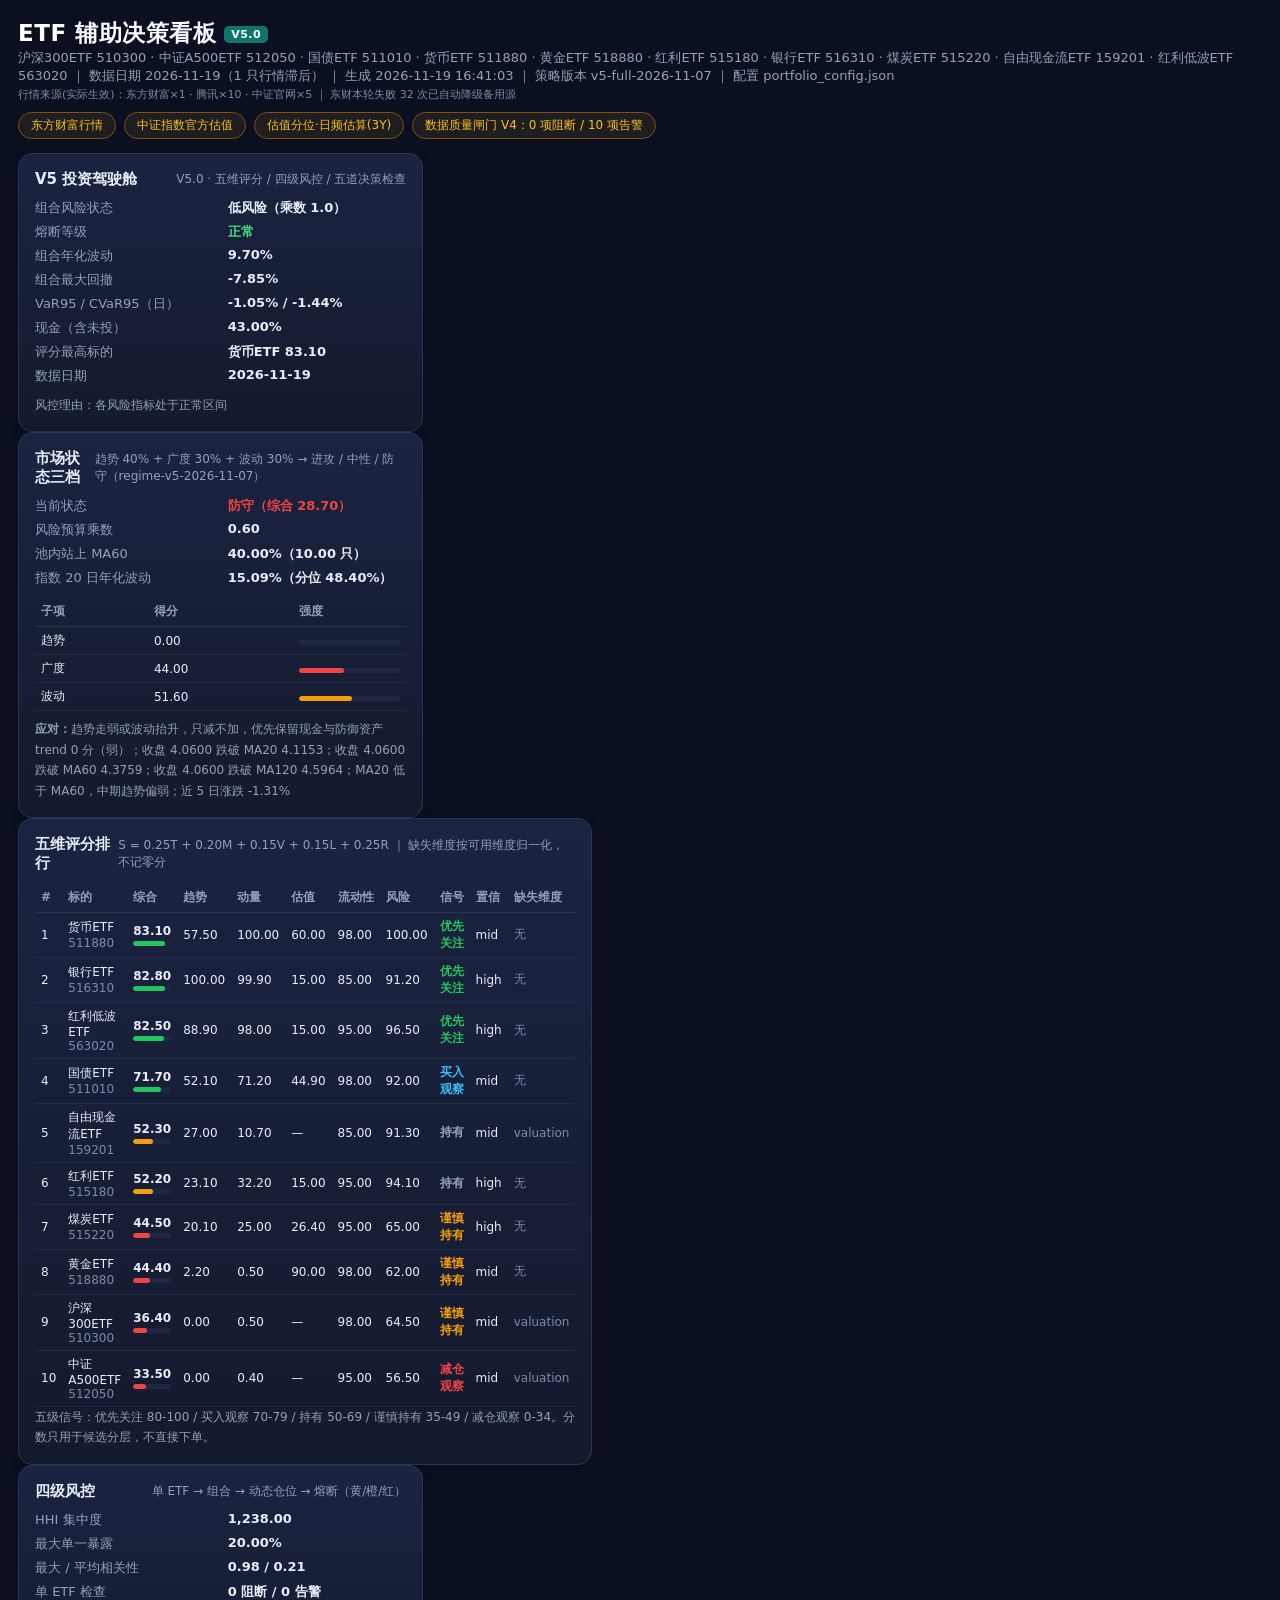
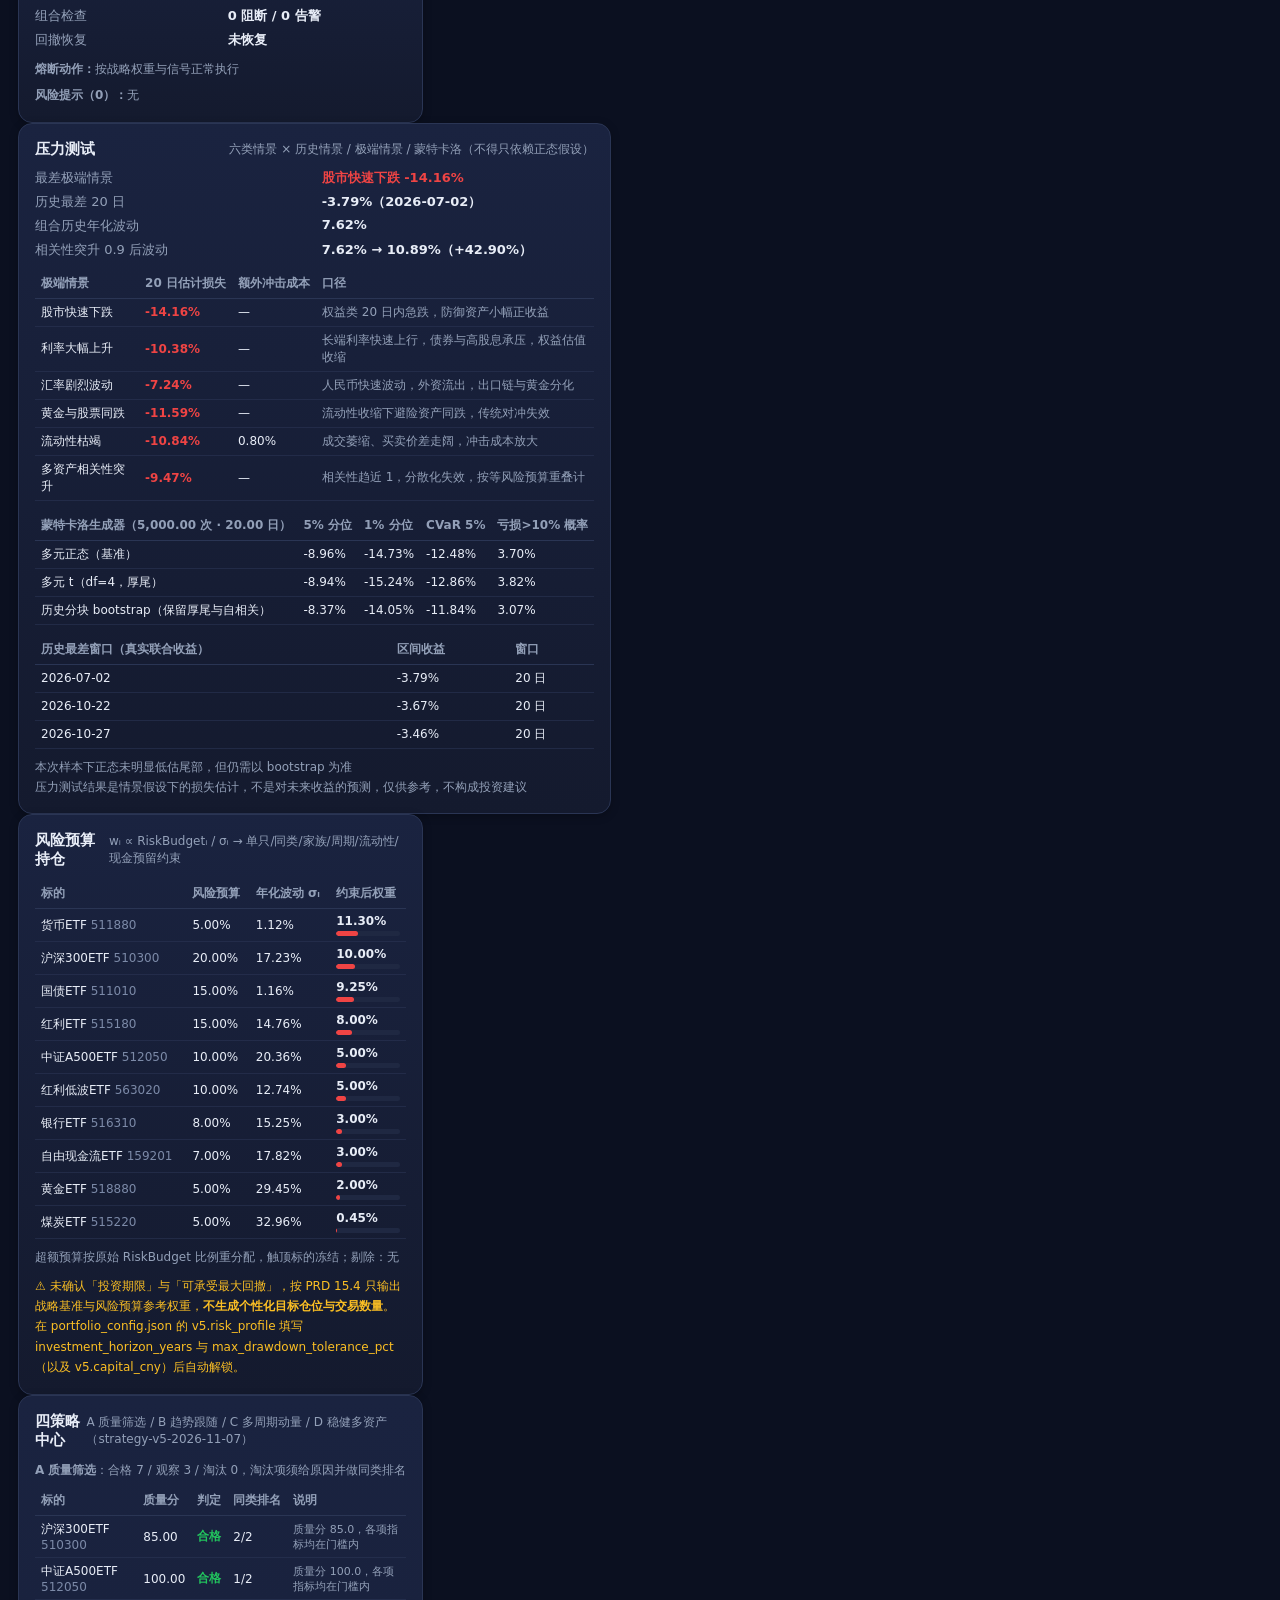
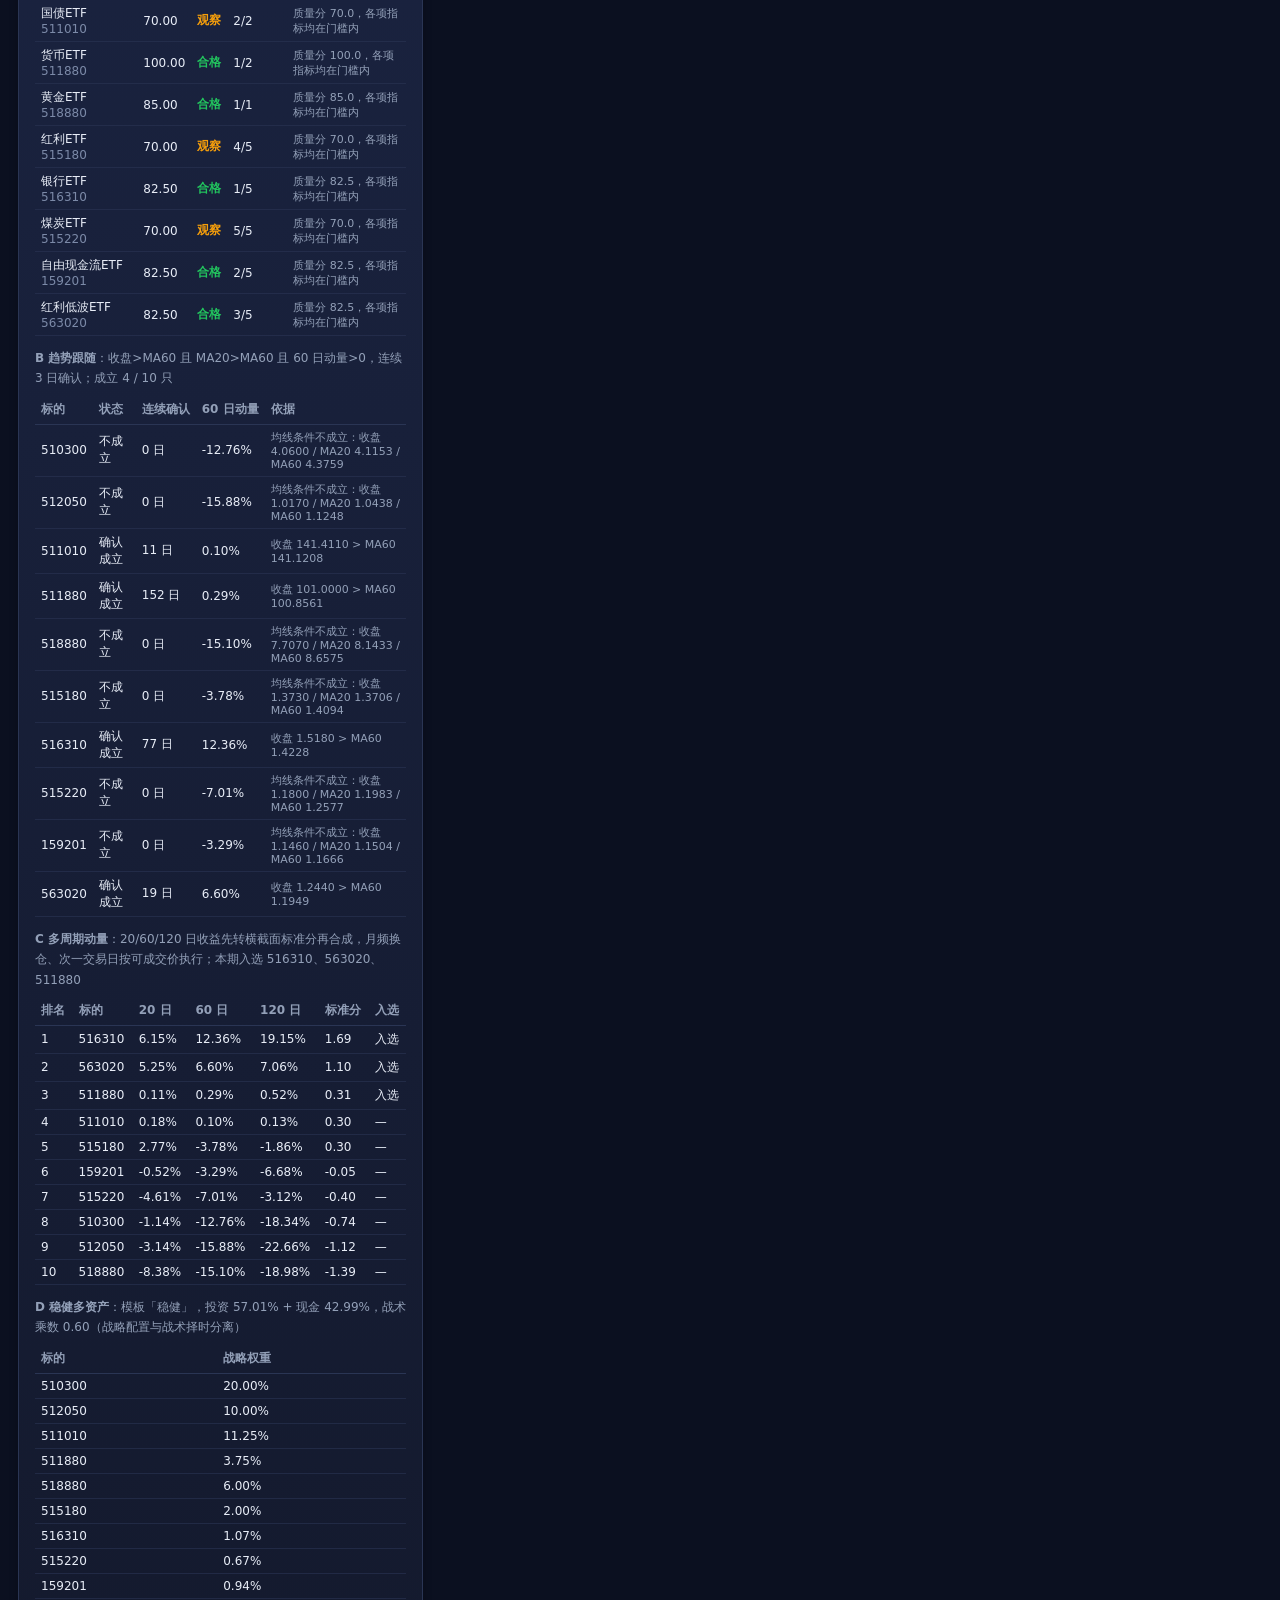
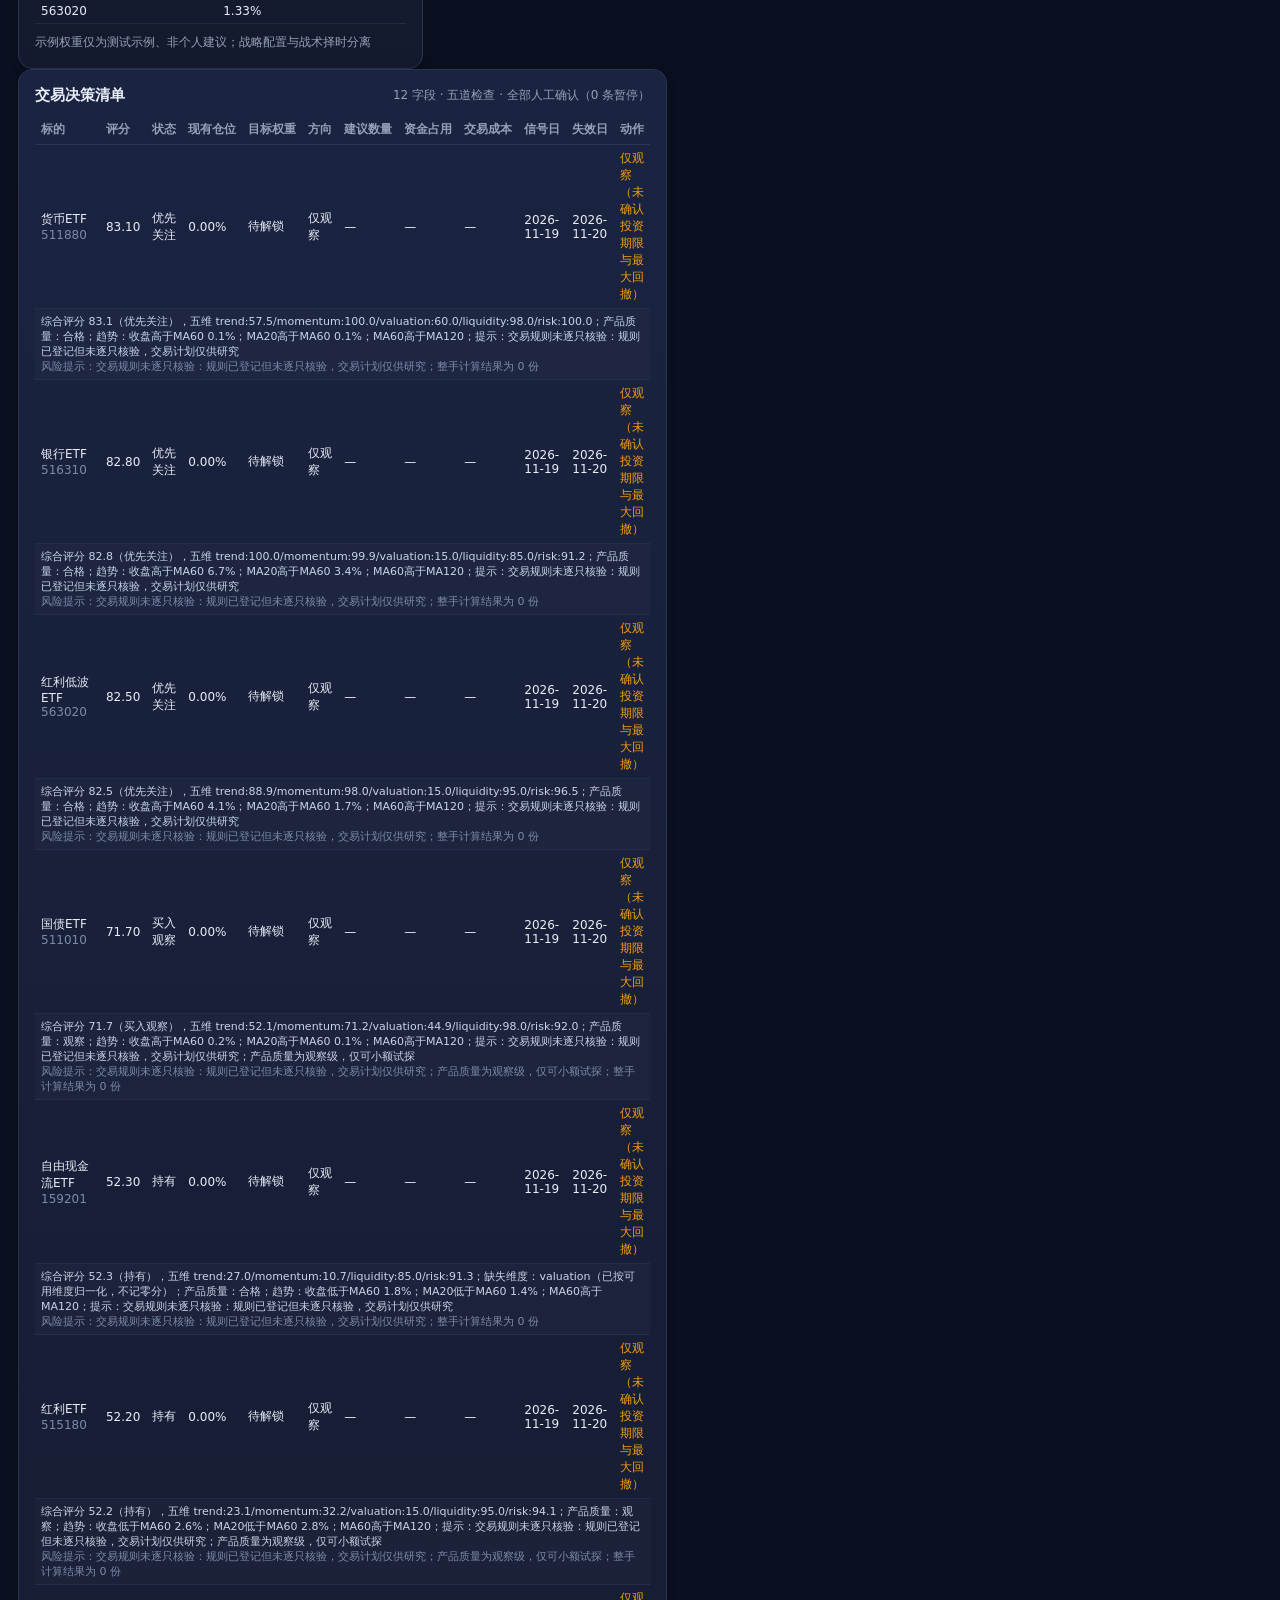
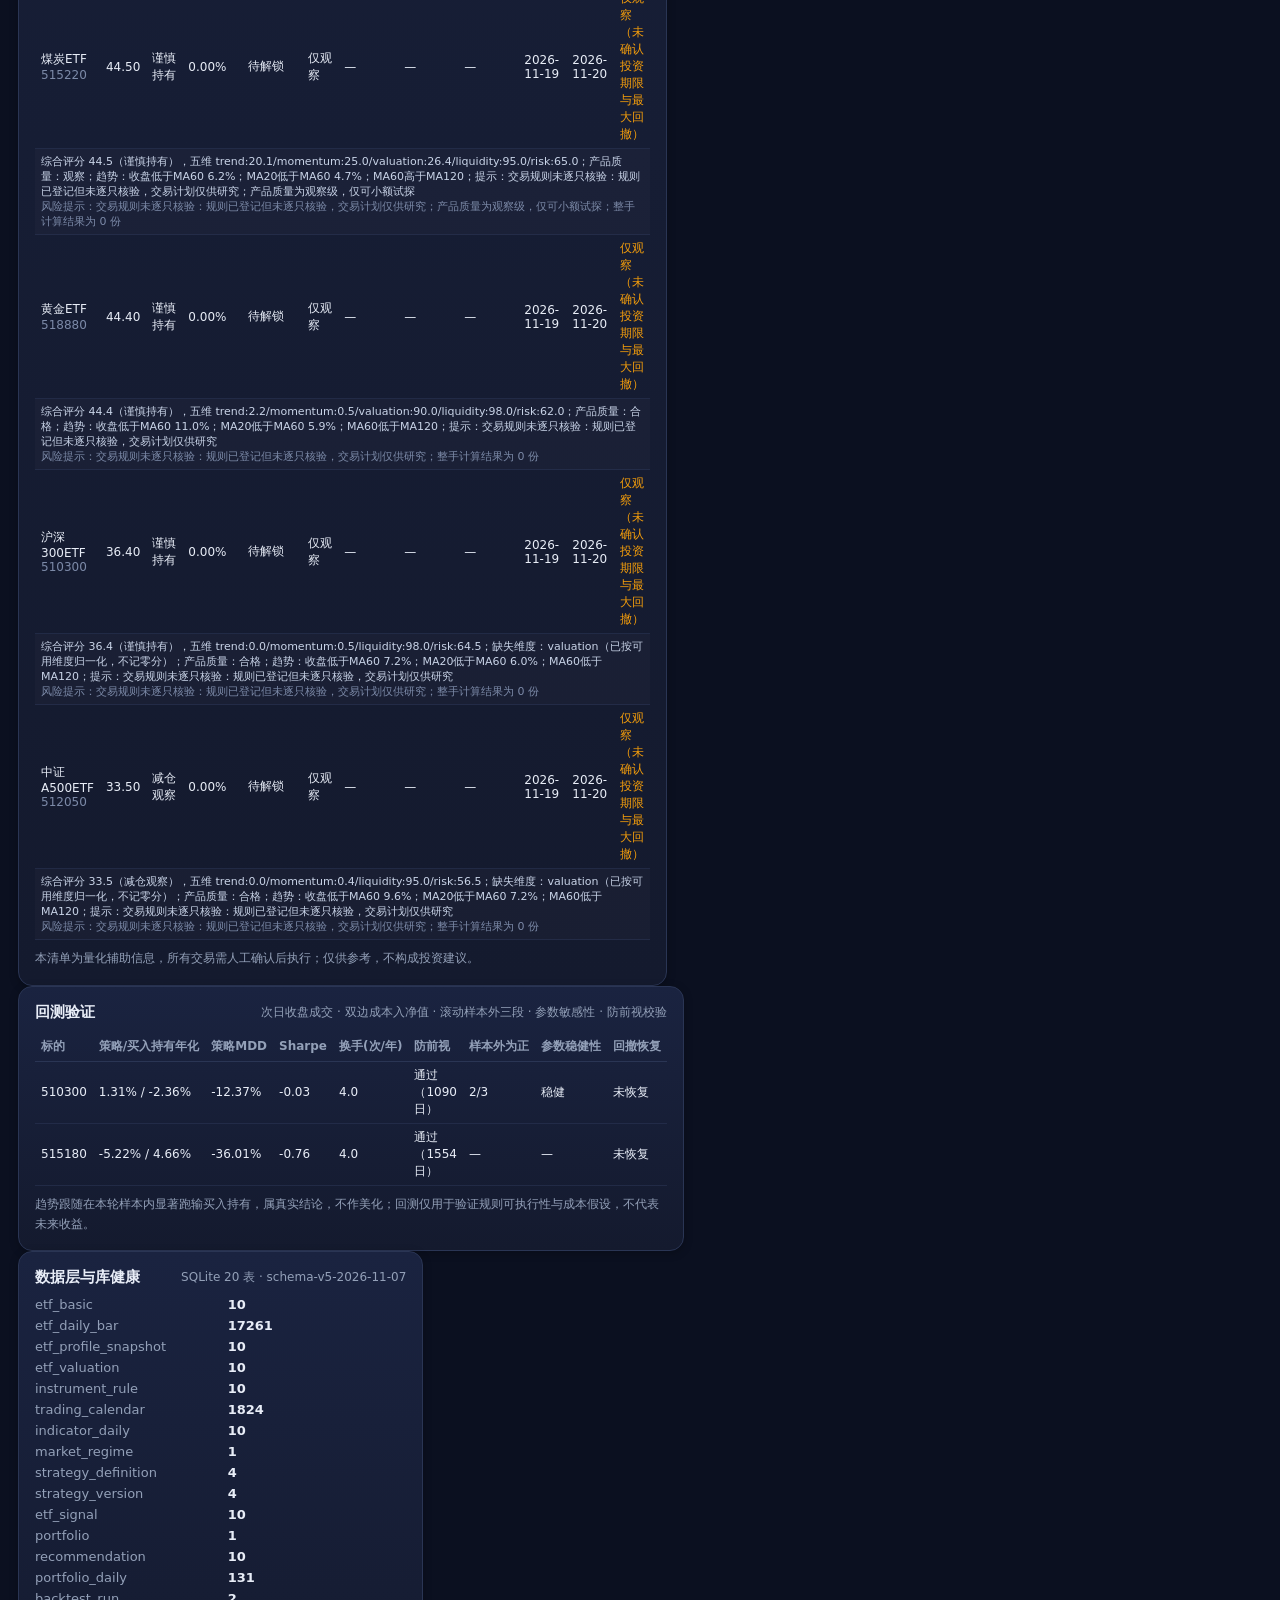
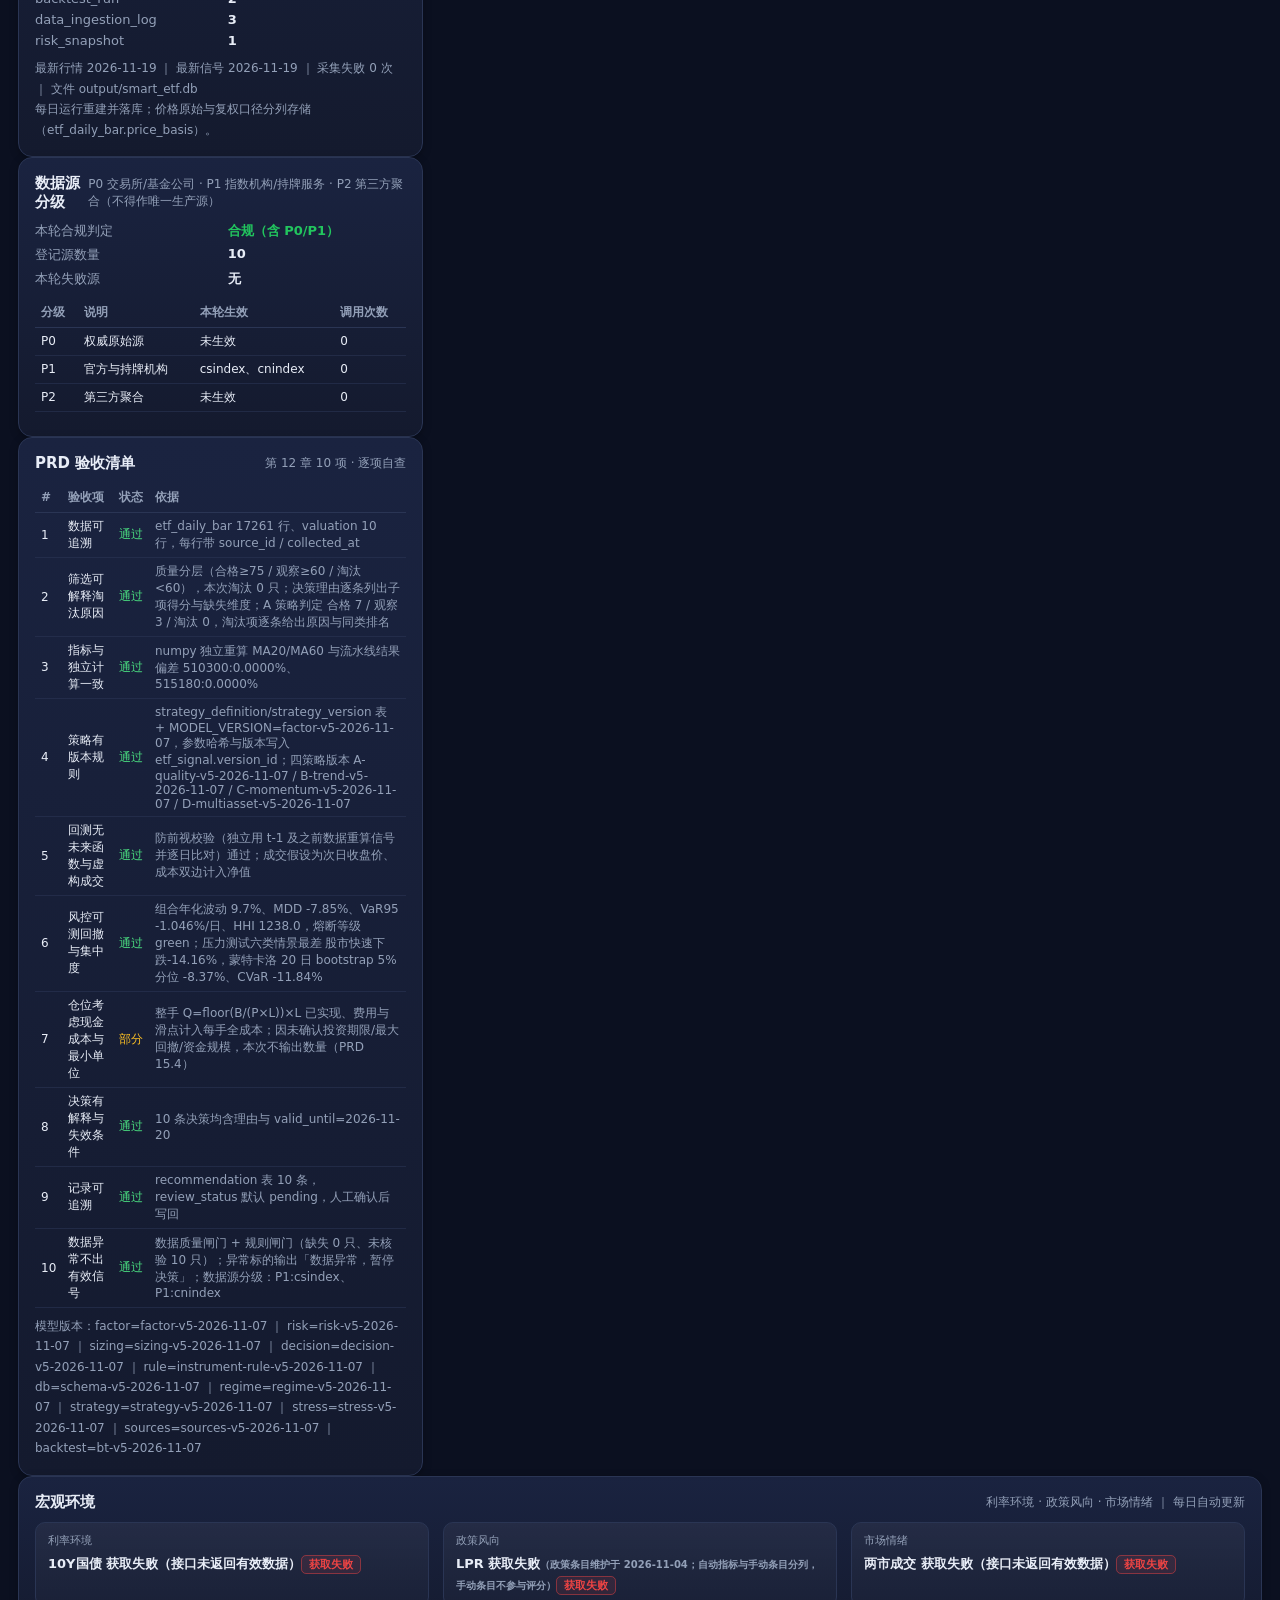
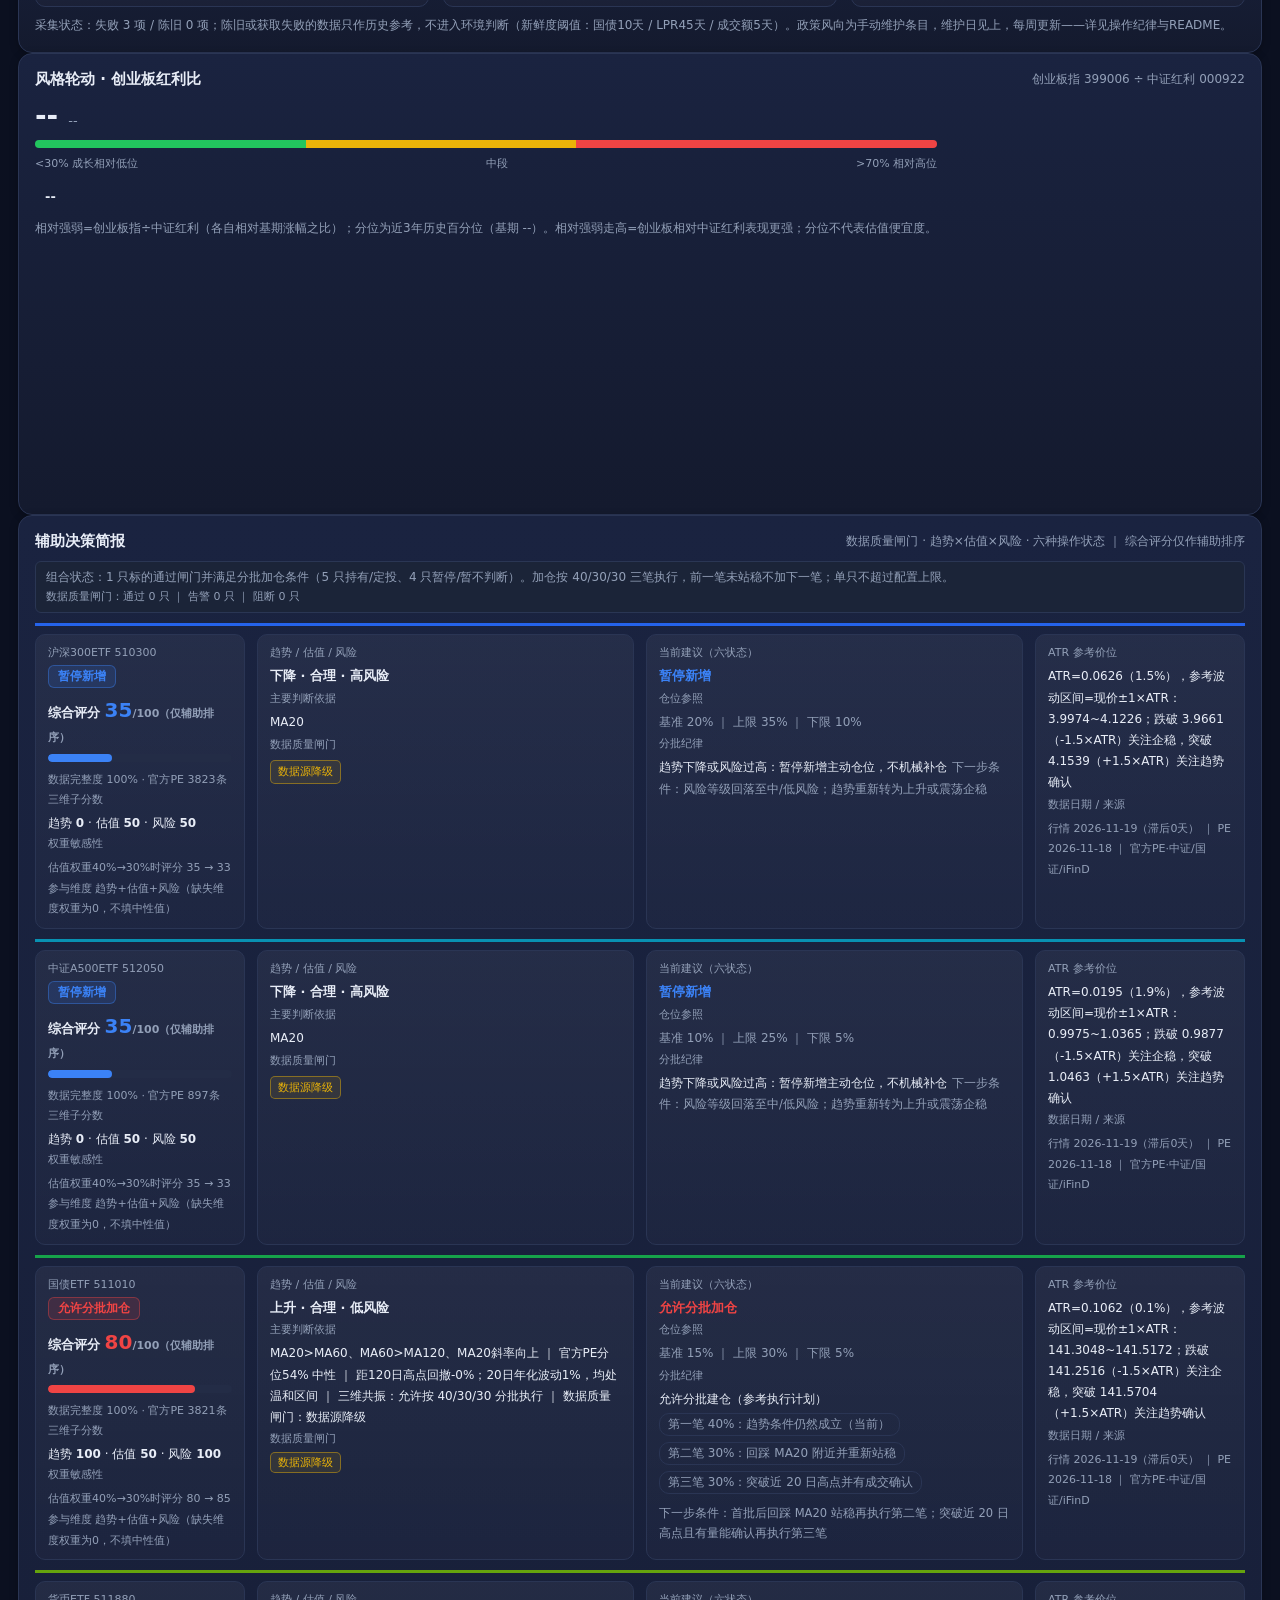
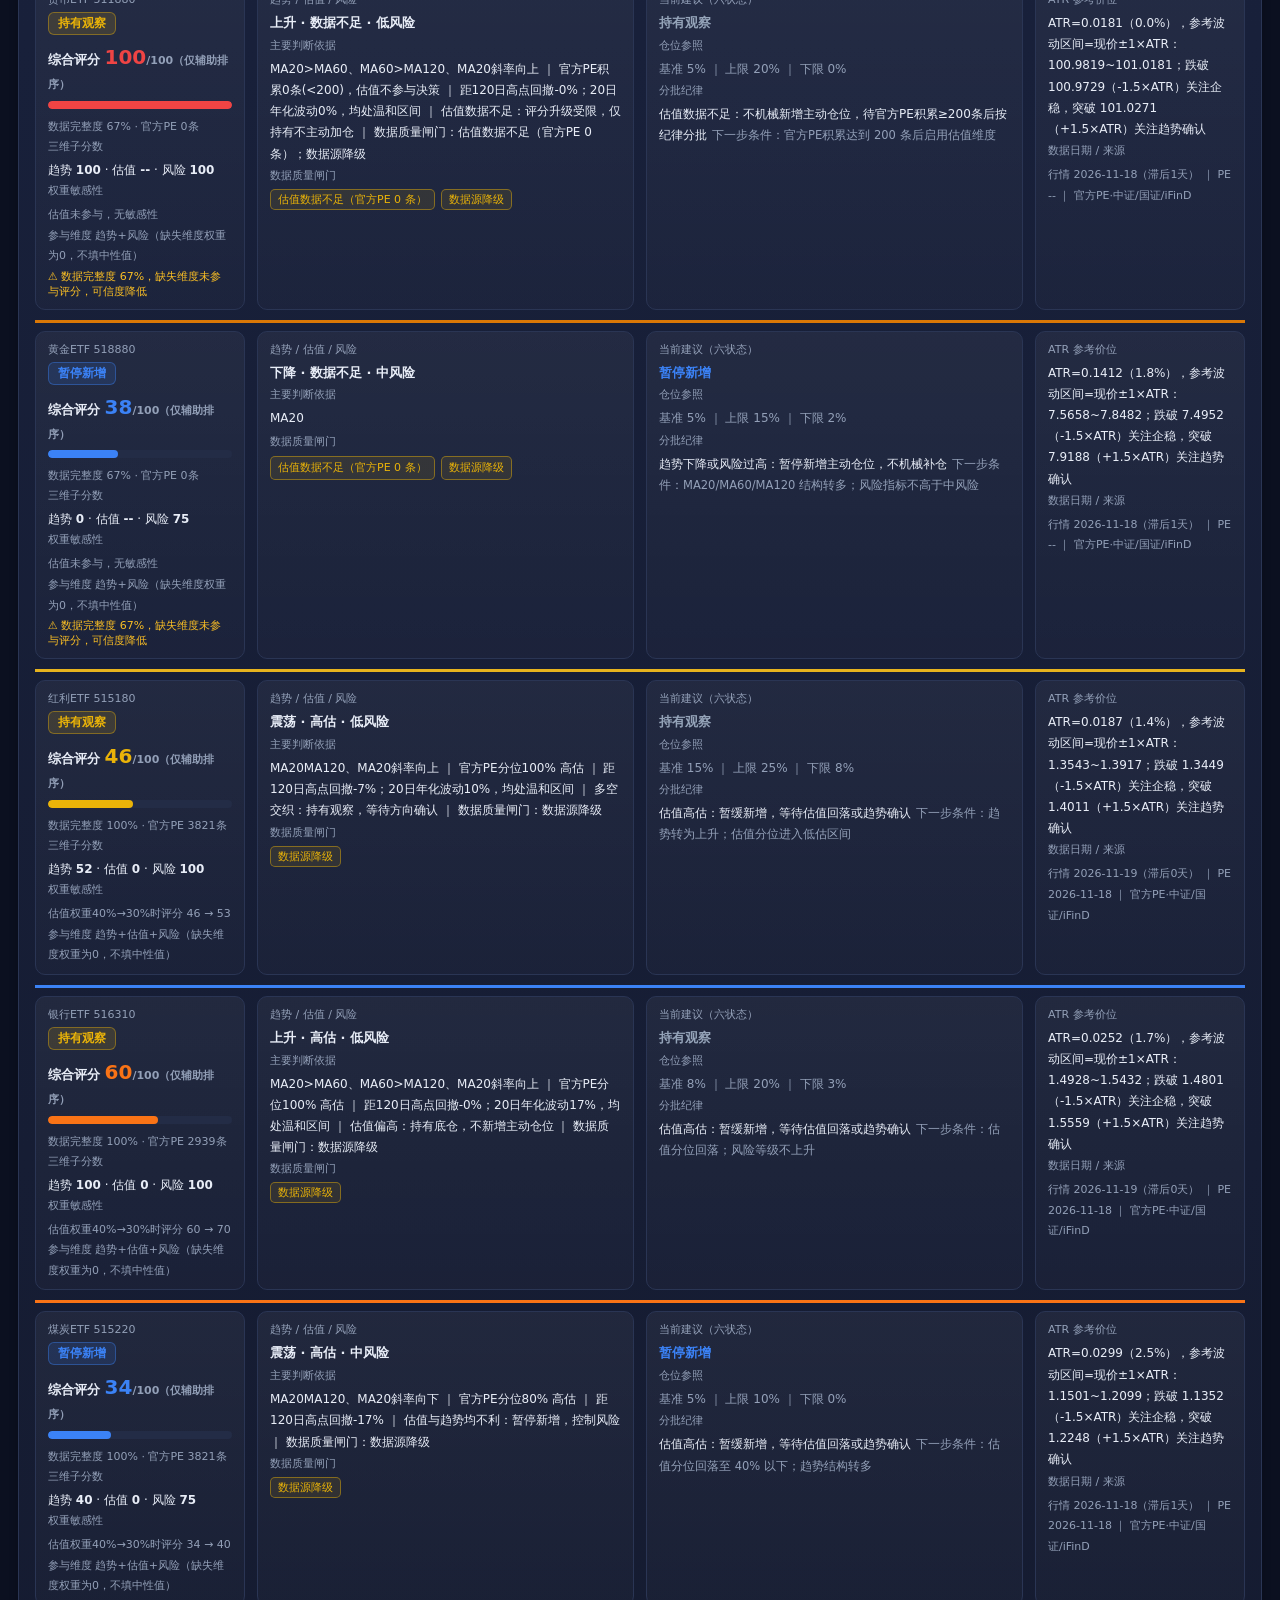
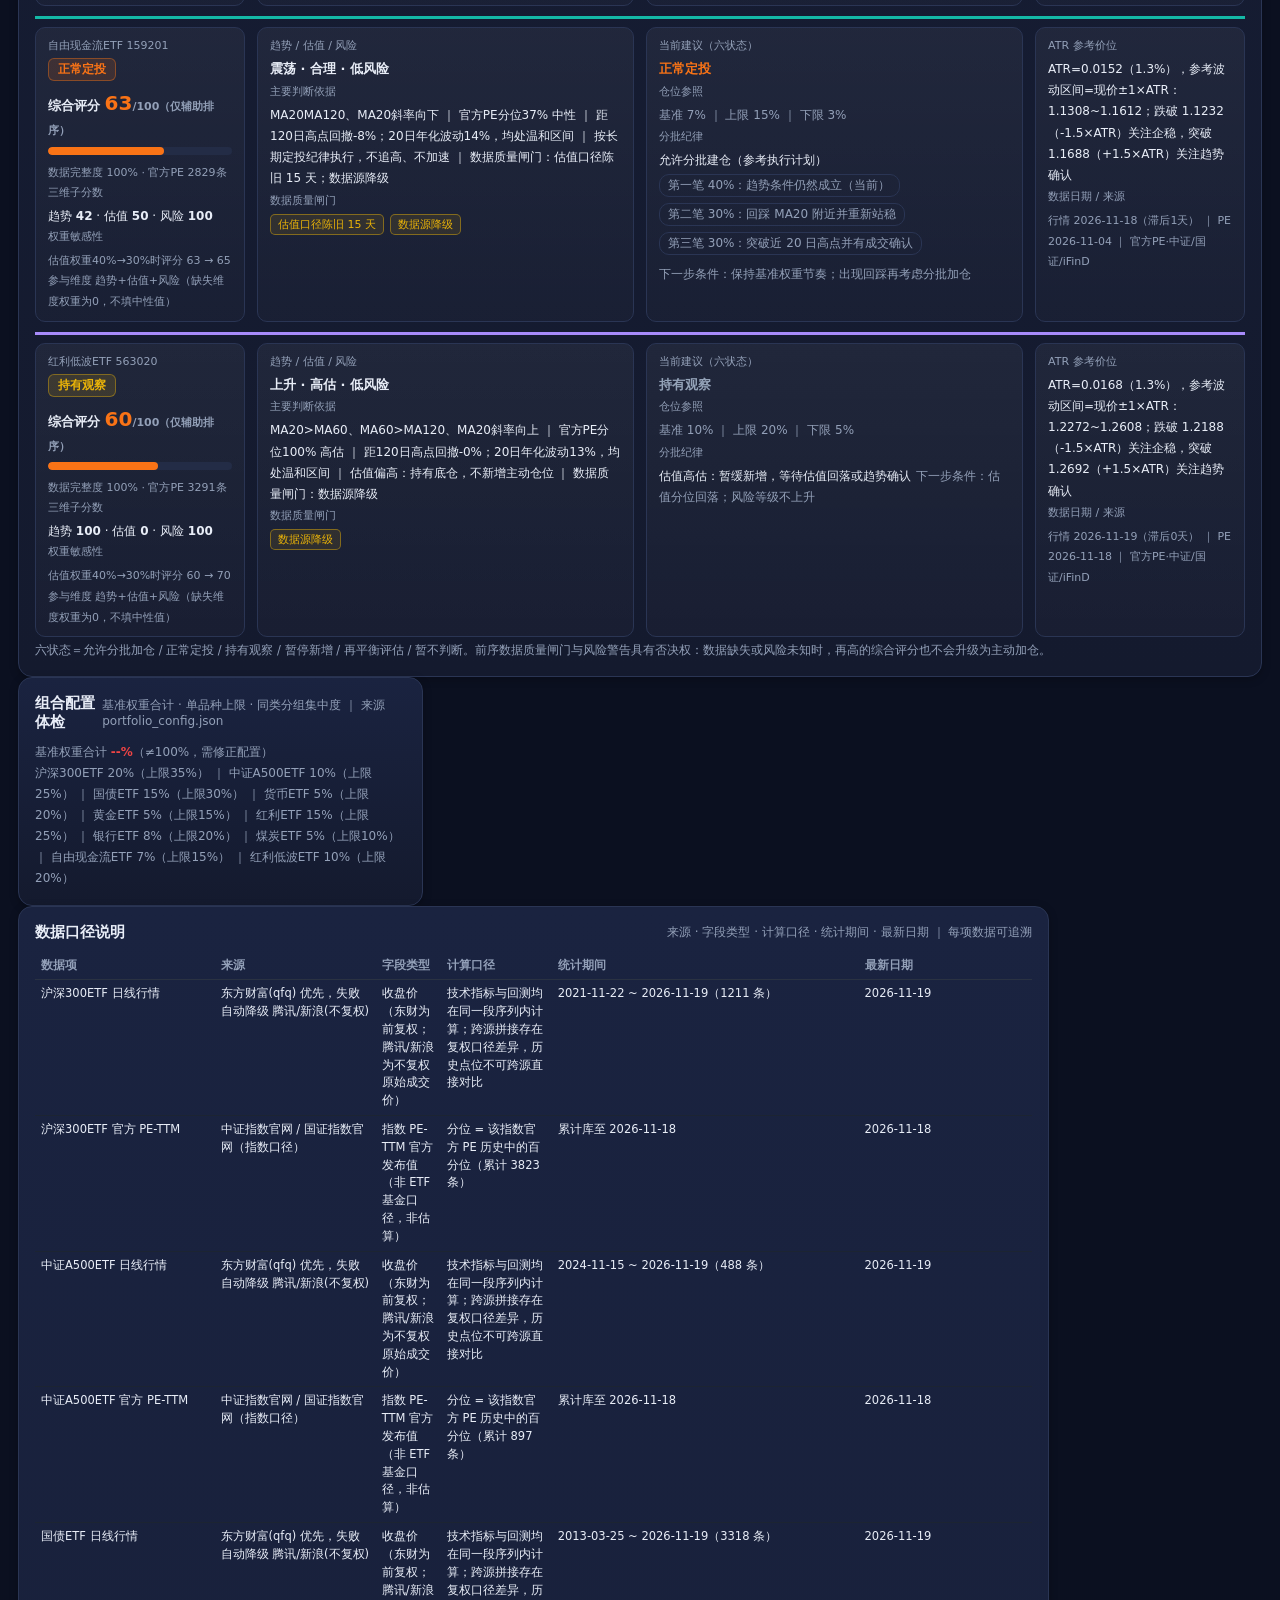
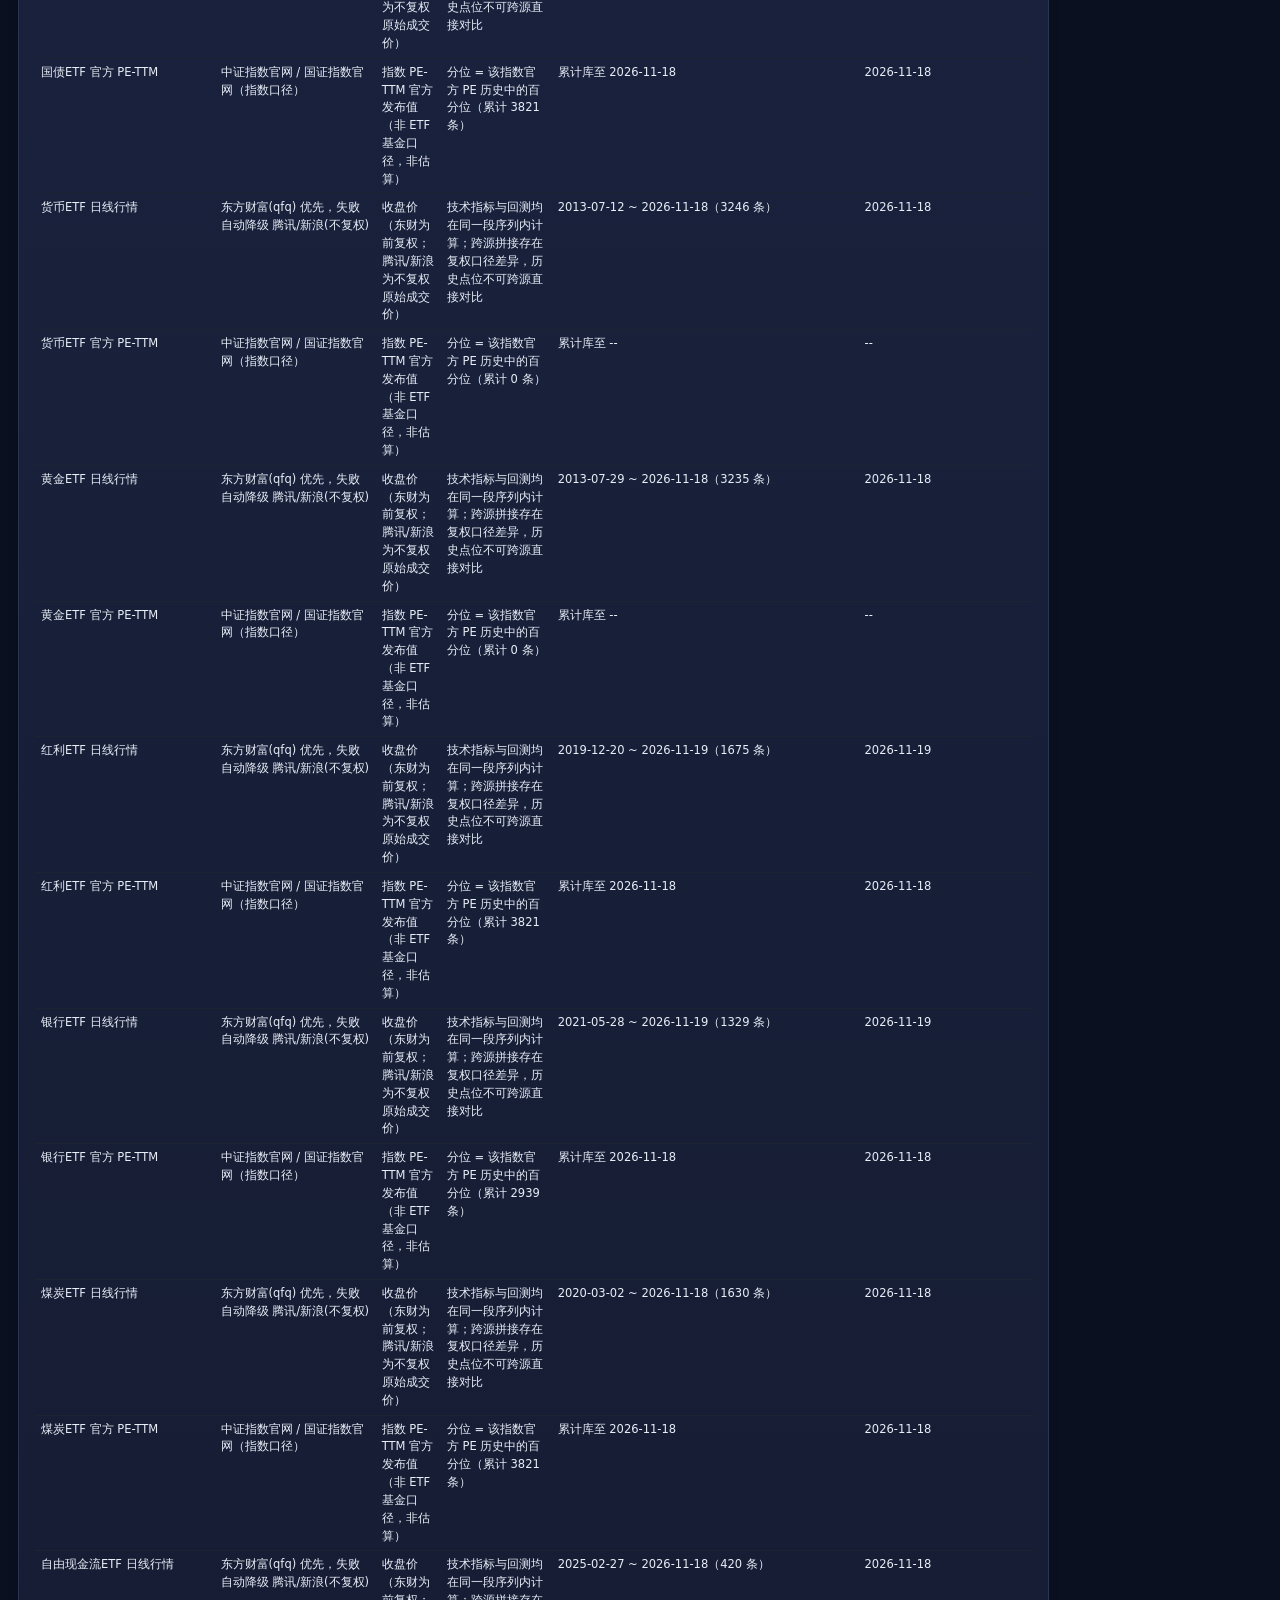
==== commit bff1393b: "daily update: 2026-11-19" ====
--- a/output/etf_dashboard.html
+++ b/output/etf_dashboard.html
@@ -158,8 +158,8 @@
   <div class="header">
     <div>
       <h1>ETF 辅助决策看板<span class="v4tag">V5.0</span></h1>
-      <div class="sub">沪深300ETF 510300 · 中证A500ETF 512050 · 国债ETF 511010 · 货币ETF 511880 · 黄金ETF 518880 · 红利ETF 515180 · 银行ETF 516310 · 煤炭ETF 515220 · 自由现金流ETF 159201 · 红利低波ETF 563020 ｜ 数据日期 2026-11-18 ｜ 生成 2026-11-18 16:38:26 ｜ 策略版本 v5-full-2026-11-07 ｜ 配置 portfolio_config.json</div>
-      <div class="sub" style="font-size:11px;color:#7c8aa8;margin-top:2px">行情来源(实际生效)：东方财富×10 · 腾讯×1 · 中证官网×5 ｜ 东财本轮失败 14 次已自动降级备用源</div>
+      <div class="sub">沪深300ETF 510300 · 中证A500ETF 512050 · 国债ETF 511010 · 货币ETF 511880 · 黄金ETF 518880 · 红利ETF 515180 · 银行ETF 516310 · 煤炭ETF 515220 · 自由现金流ETF 159201 · 红利低波ETF 563020 ｜ 数据日期 2026-11-19（1 只行情滞后） ｜ 生成 2026-11-19 16:41:03 ｜ 策略版本 v5-full-2026-11-07 ｜ 配置 portfolio_config.json</div>
+      <div class="sub" style="font-size:11px;color:#7c8aa8;margin-top:2px">行情来源(实际生效)：东方财富×1 · 腾讯×10 · 中证官网×5 ｜ 东财本轮失败 32 次已自动降级备用源</div>
     </div>
     <div class="badges" id="badges"></div>
   </div>
@@ -181,12 +181,12 @@
     <div class="kv">
       <div class="k">组合风险状态</div><div class="v">低风险（乘数 1.0）</div>
       <div class="k">熔断等级</div><div class="v" style="color:#4ade80">正常</div>
-      <div class="k">组合年化波动</div><div class="v">9.77%</div>
-      <div class="k">组合最大回撤</div><div class="v">-6.89%</div>
-      <div class="k">VaR95 / CVaR95（日）</div><div class="v">-1.04% / -1.45%</div>
+      <div class="k">组合年化波动</div><div class="v">9.70%</div>
+      <div class="k">组合最大回撤</div><div class="v">-7.85%</div>
+      <div class="k">VaR95 / CVaR95（日）</div><div class="v">-1.05% / -1.44%</div>
       <div class="k">现金（含未投）</div><div class="v">43.00%</div>
-      <div class="k">评分最高标的</div><div class="v">红利低波ETF 84.30</div>
-      <div class="k">数据日期</div><div class="v">2026-11-18</div>
+      <div class="k">评分最高标的</div><div class="v">货币ETF 83.10</div>
+      <div class="k">数据日期</div><div class="v">2026-11-19</div>
     </div>
     <div class="mini" style="margin-top:8px">风控理由：各风险指标处于正常区间</div>
   </div>
@@ -196,21 +196,21 @@
   <div class="card">
     <h3>市场状态三档 <span class="code">趋势 40% + 广度 30% + 波动 30% → 进攻 / 中性 / 防守（regime-v5-2026-11-07）</span></h3>
     <div class="kv">
-      <div class="k">当前状态</div><div class="v" style="color:#ef4444;font-weight:700">防守（综合 26.90）</div>
+      <div class="k">当前状态</div><div class="v" style="color:#ef4444;font-weight:700">防守（综合 28.70）</div>
       <div class="k">风险预算乘数</div><div class="v">0.60</div>
-      <div class="k">池内站上 MA60</div><div class="v">50.00%（10.00 只）</div>
-      <div class="k">指数 20 日年化波动</div><div class="v">16.39%（分位 60.40%）</div>
+      <div class="k">池内站上 MA60</div><div class="v">40.00%（10.00 只）</div>
+      <div class="k">指数 20 日年化波动</div><div class="v">15.09%（分位 48.40%）</div>
     </div>
-    <table class="v5t" style="margin-top:8px"><tr><th>子项</th><th>得分</th><th>强度</th></tr><tr><td>趋势</td><td>0.00</td><td><div class="v5bar"><span style="width:0%;background:#ef4444"></span></div></td></tr><tr><td>广度</td><td>50.00</td><td><div class="v5bar"><span style="width:50%;background:#f59e0b"></span></div></td></tr><tr><td>波动</td><td>39.60</td><td><div class="v5bar"><span style="width:40%;background:#ef4444"></span></div></td></tr></table>
+    <table class="v5t" style="margin-top:8px"><tr><th>子项</th><th>得分</th><th>强度</th></tr><tr><td>趋势</td><td>0.00</td><td><div class="v5bar"><span style="width:0%;background:#ef4444"></span></div></td></tr><tr><td>广度</td><td>44.00</td><td><div class="v5bar"><span style="width:44%;background:#ef4444"></span></div></td></tr><tr><td>波动</td><td>51.60</td><td><div class="v5bar"><span style="width:52%;background:#f59e0b"></span></div></td></tr></table>
     <div class="mini" style="margin-top:8px"><b>应对：</b>趋势走弱或波动抬升，只减不加，优先保留现金与防御资产</div>
-    <div class="mini">trend 0 分（弱）；收盘 4.0580 跌破 MA20 4.1176；收盘 4.0580 跌破 MA60 4.3858；收盘 4.0580 跌破 MA120 4.6040；MA20 低于 MA60，中期趋势偏弱；近 5 日涨跌 -2.22%</div>
+    <div class="mini">trend 0 分（弱）；收盘 4.0600 跌破 MA20 4.1153；收盘 4.0600 跌破 MA60 4.3759；收盘 4.0600 跌破 MA120 4.5964；MA20 低于 MA60，中期趋势偏弱；近 5 日涨跌 -1.31%</div>
   </div>
   </div>
 
   <div class="grid">
   <div class="card">
     <h3>五维评分排行 <span class="code">S = 0.25T + 0.20M + 0.15V + 0.15L + 0.25R ｜ 缺失维度按可用维度归一化，不记零分</span></h3>
-    <table class="v5t"><tr><th>#</th><th>标的</th><th>综合</th><th>趋势</th><th>动量</th><th>估值</th><th>流动性</th><th>风险</th><th>信号</th><th>置信</th><th>缺失维度</th></tr><tr><td>1</td><td>红利低波ETF<span style='color:#7c8aa8'> 563020</span></td><td><b>84.30</b><div class="v5bar"><span style="width:84%;background:#22c55e"></span></div></td><td>95.80</td><td>99.40</td><td>15.00</td><td>95.00</td><td>95.80</td><td style='color:#22c55e;font-weight:700'>优先关注</td><td>high</td><td style='color:#7c8aa8'>无</td></tr><tr><td>2</td><td>货币ETF<span style='color:#7c8aa8'> 511880</span></td><td><b>83.10</b><div class="v5bar"><span style="width:83%;background:#22c55e"></span></div></td><td>57.70</td><td>100.00</td><td>60.00</td><td>98.00</td><td>100.00</td><td style='color:#22c55e;font-weight:700'>优先关注</td><td>mid</td><td style='color:#7c8aa8'>无</td></tr><tr><td>3</td><td>银行ETF<span style='color:#7c8aa8'> 516310</span></td><td><b>82.80</b><div class="v5bar"><span style="width:83%;background:#22c55e"></span></div></td><td>100.00</td><td>100.00</td><td>15.00</td><td>85.00</td><td>91.20</td><td style='color:#22c55e;font-weight:700'>优先关注</td><td>high</td><td style='color:#7c8aa8'>无</td></tr><tr><td>4</td><td>国债ETF<span style='color:#7c8aa8'> 511010</span></td><td><b>78.10</b><div class="v5bar"><span style="width:78%;background:#22c55e"></span></div></td><td>61.50</td><td>100.00</td><td>33.60</td><td>98.00</td><td>92.00</td><td style='color:#38bdf8;font-weight:700'>买入观察</td><td>mid</td><td style='color:#7c8aa8'>无</td></tr><tr><td>5</td><td>红利ETF<span style='color:#7c8aa8'> 515180</span></td><td><b>69.90</b><div class="v5bar"><span style="width:70%;background:#f59e0b"></span></div></td><td>54.60</td><td>77.00</td><td>15.00</td><td>95.00</td><td>97.40</td><td style='color:#94a3b8;font-weight:700'>持有</td><td>high</td><td style='color:#7c8aa8'>无</td></tr><tr><td>6</td><td>自由现金流ETF<span style='color:#7c8aa8'> 159201</span></td><td><b>52.30</b><div class="v5bar"><span style="width:52%;background:#f59e0b"></span></div></td><td>27.00</td><td>10.70</td><td>—</td><td>85.00</td><td>91.30</td><td style='color:#94a3b8;font-weight:700'>持有</td><td>mid</td><td style='color:#7c8aa8'>valuation</td></tr><tr><td>7</td><td>煤炭ETF<span style='color:#7c8aa8'> 515220</span></td><td><b>44.60</b><div class="v5bar"><span style="width:45%;background:#ef4444"></span></div></td><td>20.50</td><td>25.00</td><td>26.40</td><td>95.00</td><td>65.00</td><td style='color:#f59e0b;font-weight:700'>谨慎持有</td><td>high</td><td style='color:#7c8aa8'>无</td></tr><tr><td>8</td><td>黄金ETF<span style='color:#7c8aa8'> 518880</span></td><td><b>44.40</b><div class="v5bar"><span style="width:44%;background:#ef4444"></span></div></td><td>2.20</td><td>0.50</td><td>90.00</td><td>98.00</td><td>62.00</td><td style='color:#f59e0b;font-weight:700'>谨慎持有</td><td>mid</td><td style='color:#7c8aa8'>无</td></tr><tr><td>9</td><td>沪深300ETF<span style='color:#7c8aa8'> 510300</span></td><td><b>35.90</b><div class="v5bar"><span style="width:36%;background:#ef4444"></span></div></td><td>0.00</td><td>0.30</td><td>—</td><td>98.00</td><td>62.90</td><td style='color:#f59e0b;font-weight:700'>谨慎持有</td><td>mid</td><td style='color:#7c8aa8'>valuation</td></tr><tr><td>10</td><td>中证A500ETF<span style='color:#7c8aa8'> 512050</span></td><td><b>33.10</b><div class="v5bar"><span style="width:33%;background:#ef4444"></span></div></td><td>0.00</td><td>0.30</td><td>—</td><td>95.00</td><td>55.40</td><td style='color:#ef4444;font-weight:700'>减仓观察</td><td>mid</td><td style='color:#7c8aa8'>valuation</td></tr></table>
+    <table class="v5t"><tr><th>#</th><th>标的</th><th>综合</th><th>趋势</th><th>动量</th><th>估值</th><th>流动性</th><th>风险</th><th>信号</th><th>置信</th><th>缺失维度</th></tr><tr><td>1</td><td>货币ETF<span style='color:#7c8aa8'> 511880</span></td><td><b>83.10</b><div class="v5bar"><span style="width:83%;background:#22c55e"></span></div></td><td>57.50</td><td>100.00</td><td>60.00</td><td>98.00</td><td>100.00</td><td style='color:#22c55e;font-weight:700'>优先关注</td><td>mid</td><td style='color:#7c8aa8'>无</td></tr><tr><td>2</td><td>银行ETF<span style='color:#7c8aa8'> 516310</span></td><td><b>82.80</b><div class="v5bar"><span style="width:83%;background:#22c55e"></span></div></td><td>100.00</td><td>99.90</td><td>15.00</td><td>85.00</td><td>91.20</td><td style='color:#22c55e;font-weight:700'>优先关注</td><td>high</td><td style='color:#7c8aa8'>无</td></tr><tr><td>3</td><td>红利低波ETF<span style='color:#7c8aa8'> 563020</span></td><td><b>82.50</b><div class="v5bar"><span style="width:82%;background:#22c55e"></span></div></td><td>88.90</td><td>98.00</td><td>15.00</td><td>95.00</td><td>96.50</td><td style='color:#22c55e;font-weight:700'>优先关注</td><td>high</td><td style='color:#7c8aa8'>无</td></tr><tr><td>4</td><td>国债ETF<span style='color:#7c8aa8'> 511010</span></td><td><b>71.70</b><div class="v5bar"><span style="width:72%;background:#22c55e"></span></div></td><td>52.10</td><td>71.20</td><td>44.90</td><td>98.00</td><td>92.00</td><td style='color:#38bdf8;font-weight:700'>买入观察</td><td>mid</td><td style='color:#7c8aa8'>无</td></tr><tr><td>5</td><td>自由现金流ETF<span style='color:#7c8aa8'> 159201</span></td><td><b>52.30</b><div class="v5bar"><span style="width:52%;background:#f59e0b"></span></div></td><td>27.00</td><td>10.70</td><td>—</td><td>85.00</td><td>91.30</td><td style='color:#94a3b8;font-weight:700'>持有</td><td>mid</td><td style='color:#7c8aa8'>valuation</td></tr><tr><td>6</td><td>红利ETF<span style='color:#7c8aa8'> 515180</span></td><td><b>52.20</b><div class="v5bar"><span style="width:52%;background:#f59e0b"></span></div></td><td>23.10</td><td>32.20</td><td>15.00</td><td>95.00</td><td>94.10</td><td style='color:#94a3b8;font-weight:700'>持有</td><td>high</td><td style='color:#7c8aa8'>无</td></tr><tr><td>7</td><td>煤炭ETF<span style='color:#7c8aa8'> 515220</span></td><td><b>44.50</b><div class="v5bar"><span style="width:44%;background:#ef4444"></span></div></td><td>20.10</td><td>25.00</td><td>26.40</td><td>95.00</td><td>65.00</td><td style='color:#f59e0b;font-weight:700'>谨慎持有</td><td>high</td><td style='color:#7c8aa8'>无</td></tr><tr><td>8</td><td>黄金ETF<span style='color:#7c8aa8'> 518880</span></td><td><b>44.40</b><div class="v5bar"><span style="width:44%;background:#ef4444"></span></div></td><td>2.20</td><td>0.50</td><td>90.00</td><td>98.00</td><td>62.00</td><td style='color:#f59e0b;font-weight:700'>谨慎持有</td><td>mid</td><td style='color:#7c8aa8'>无</td></tr><tr><td>9</td><td>沪深300ETF<span style='color:#7c8aa8'> 510300</span></td><td><b>36.40</b><div class="v5bar"><span style="width:36%;background:#ef4444"></span></div></td><td>0.00</td><td>0.50</td><td>—</td><td>98.00</td><td>64.50</td><td style='color:#f59e0b;font-weight:700'>谨慎持有</td><td>mid</td><td style='color:#7c8aa8'>valuation</td></tr><tr><td>10</td><td>中证A500ETF<span style='color:#7c8aa8'> 512050</span></td><td><b>33.50</b><div class="v5bar"><span style="width:34%;background:#ef4444"></span></div></td><td>0.00</td><td>0.40</td><td>—</td><td>95.00</td><td>56.50</td><td style='color:#ef4444;font-weight:700'>减仓观察</td><td>mid</td><td style='color:#7c8aa8'>valuation</td></tr></table>
     <div class="mini">五级信号：优先关注 80-100 / 买入观察 70-79 / 持有 50-69 / 谨慎持有 35-49 / 减仓观察 0-34。分数只用于候选分层，不直接下单。</div>
   </div>
   </div>
@@ -221,7 +221,7 @@
     <div class="kv">
       <div class="k">HHI 集中度</div><div class="v">1,238.00</div>
       <div class="k">最大单一暴露</div><div class="v">20.00%</div>
-      <div class="k">最大 / 平均相关性</div><div class="v">0.98 / 0.20</div>
+      <div class="k">最大 / 平均相关性</div><div class="v">0.98 / 0.21</div>
       <div class="k">单 ETF 检查</div><div class="v">0 阻断 / 0 告警</div>
       <div class="k">组合检查</div><div class="v">0 阻断 / 0 告警</div>
       <div class="k">回撤恢复</div><div class="v">未恢复</div>
@@ -235,14 +235,14 @@
   <div class="card">
     <h3>压力测试 <span class="code">六类情景 × 历史情景 / 极端情景 / 蒙特卡洛（不得只依赖正态假设）</span></h3>
     <div class="kv">
-      <div class="k">最差极端情景</div><div class="v" style="color:#ef4444">股市快速下跌 -14.24%</div>
-      <div class="k">历史最差 20 日</div><div class="v">-3.74%（2026-07-02）</div>
-      <div class="k">组合历史年化波动</div><div class="v">7.72%</div>
-      <div class="k">相关性突升 0.9 后波动</div><div class="v">7.72% → 10.76%（+39.50%）</div>
+      <div class="k">最差极端情景</div><div class="v" style="color:#ef4444">股市快速下跌 -14.16%</div>
+      <div class="k">历史最差 20 日</div><div class="v">-3.79%（2026-07-02）</div>
+      <div class="k">组合历史年化波动</div><div class="v">7.62%</div>
+      <div class="k">相关性突升 0.9 后波动</div><div class="v">7.62% → 10.89%（+42.90%）</div>
     </div>
-    <table class="v5t" style="margin-top:8px"><tr><th>极端情景</th><th>20 日估计损失</th><th>额外冲击成本</th><th>口径</th></tr><tr><td>股市快速下跌</td><td style='color:#ef4444;font-weight:700'>-14.24%</td><td>—</td><td style='color:#93a0b8'>权益类 20 日内急跌，防御资产小幅正收益</td></tr><tr><td>利率大幅上升</td><td style='color:#ef4444;font-weight:700'>-10.40%</td><td>—</td><td style='color:#93a0b8'>长端利率快速上行，债券与高股息承压，权益估值收缩</td></tr><tr><td>汇率剧烈波动</td><td style='color:#ef4444;font-weight:700'>-7.27%</td><td>—</td><td style='color:#93a0b8'>人民币快速波动，外资流出，出口链与黄金分化</td></tr><tr><td>黄金与股票同跌</td><td style='color:#ef4444;font-weight:700'>-11.64%</td><td>—</td><td style='color:#93a0b8'>流动性收缩下避险资产同跌，传统对冲失效</td></tr><tr><td>流动性枯竭</td><td style='color:#ef4444;font-weight:700'>-10.88%</td><td>0.80%</td><td style='color:#93a0b8'>成交萎缩、买卖价差走阔，冲击成本放大</td></tr><tr><td>多资产相关性突升</td><td style='color:#ef4444;font-weight:700'>-9.51%</td><td>—</td><td style='color:#93a0b8'>相关性趋近 1，分散化失效，按等风险预算重叠计</td></tr></table>
-    <table class="v5t" style="margin-top:10px"><tr><th>蒙特卡洛生成器（5,000.00 次 · 20.00 日）</th><th>5% 分位</th><th>1% 分位</th><th>CVaR 5%</th><th>亏损>10% 概率</th></tr><tr><td>多元正态（基准）</td><td>-8.85%</td><td>-14.65%</td><td>-12.39%</td><td>3.63%</td></tr><tr><td>多元 t（df=4，厚尾）</td><td>-8.85%</td><td>-15.07%</td><td>-12.76%</td><td>3.73%</td></tr><tr><td>历史分块 bootstrap（保留厚尾与自相关）</td><td>-8.22%</td><td>-13.78%</td><td>-11.70%</td><td>3.03%</td></tr></table>
-    <table class="v5t" style="margin-top:10px"><tr><th>历史最差窗口（真实联合收益）</th><th>区间收益</th><th>窗口</th></tr><tr><td>2026-07-02</td><td>-3.74%</td><td>20 日</td></tr><tr><td>2026-07-01</td><td>-3.29%</td><td>20 日</td></tr><tr><td>2026-06-30</td><td>-3.28%</td><td>20 日</td></tr></table>
+    <table class="v5t" style="margin-top:8px"><tr><th>极端情景</th><th>20 日估计损失</th><th>额外冲击成本</th><th>口径</th></tr><tr><td>股市快速下跌</td><td style='color:#ef4444;font-weight:700'>-14.16%</td><td>—</td><td style='color:#93a0b8'>权益类 20 日内急跌，防御资产小幅正收益</td></tr><tr><td>利率大幅上升</td><td style='color:#ef4444;font-weight:700'>-10.38%</td><td>—</td><td style='color:#93a0b8'>长端利率快速上行，债券与高股息承压，权益估值收缩</td></tr><tr><td>汇率剧烈波动</td><td style='color:#ef4444;font-weight:700'>-7.24%</td><td>—</td><td style='color:#93a0b8'>人民币快速波动，外资流出，出口链与黄金分化</td></tr><tr><td>黄金与股票同跌</td><td style='color:#ef4444;font-weight:700'>-11.59%</td><td>—</td><td style='color:#93a0b8'>流动性收缩下避险资产同跌，传统对冲失效</td></tr><tr><td>流动性枯竭</td><td style='color:#ef4444;font-weight:700'>-10.84%</td><td>0.80%</td><td style='color:#93a0b8'>成交萎缩、买卖价差走阔，冲击成本放大</td></tr><tr><td>多资产相关性突升</td><td style='color:#ef4444;font-weight:700'>-9.47%</td><td>—</td><td style='color:#93a0b8'>相关性趋近 1，分散化失效，按等风险预算重叠计</td></tr></table>
+    <table class="v5t" style="margin-top:10px"><tr><th>蒙特卡洛生成器（5,000.00 次 · 20.00 日）</th><th>5% 分位</th><th>1% 分位</th><th>CVaR 5%</th><th>亏损>10% 概率</th></tr><tr><td>多元正态（基准）</td><td>-8.96%</td><td>-14.73%</td><td>-12.48%</td><td>3.70%</td></tr><tr><td>多元 t（df=4，厚尾）</td><td>-8.94%</td><td>-15.24%</td><td>-12.86%</td><td>3.82%</td></tr><tr><td>历史分块 bootstrap（保留厚尾与自相关）</td><td>-8.37%</td><td>-14.05%</td><td>-11.84%</td><td>3.07%</td></tr></table>
+    <table class="v5t" style="margin-top:10px"><tr><th>历史最差窗口（真实联合收益）</th><th>区间收益</th><th>窗口</th></tr><tr><td>2026-07-02</td><td>-3.79%</td><td>20 日</td></tr><tr><td>2026-10-22</td><td>-3.67%</td><td>20 日</td></tr><tr><td>2026-10-27</td><td>-3.46%</td><td>20 日</td></tr></table>
     <div class="mini" style="margin-top:8px">本次样本下正态未明显低估尾部，但仍需以 bootstrap 为准</div>
     <div class="mini">压力测试结果是情景假设下的损失估计，不是对未来收益的预测，仅供参考，不构成投资建议</div>
   </div>
@@ -251,7 +251,7 @@
   <div class="grid">
   <div class="card">
     <h3>风险预算持仓 <span class="code">wᵢ ∝ RiskBudgetᵢ / σᵢ → 单只/同类/家族/周期/流动性/现金预留约束</span></h3>
-    <table class="v5t"><tr><th>标的</th><th>风险预算</th><th>年化波动 σᵢ</th><th>约束后权重</th></tr><tr><td>货币ETF<span style='color:#7c8aa8'> 511880</span></td><td>5.00%</td><td>0.16%</td><td><b>10.83%</b><div class="v5bar"><span style="width:32%;background:#ef4444"></span></div></td></tr><tr><td>沪深300ETF<span style='color:#7c8aa8'> 510300</span></td><td>20.00%</td><td>17.23%</td><td><b>10.00%</b><div class="v5bar"><span style="width:30%;background:#ef4444"></span></div></td></tr><tr><td>国债ETF<span style='color:#7c8aa8'> 511010</span></td><td>15.00%</td><td>0.74%</td><td><b>9.55%</b><div class="v5bar"><span style="width:29%;background:#ef4444"></span></div></td></tr><tr><td>红利ETF<span style='color:#7c8aa8'> 515180</span></td><td>15.00%</td><td>14.93%</td><td><b>8.00%</b><div class="v5bar"><span style="width:24%;background:#ef4444"></span></div></td></tr><tr><td>中证A500ETF<span style='color:#7c8aa8'> 512050</span></td><td>10.00%</td><td>20.36%</td><td><b>5.00%</b><div class="v5bar"><span style="width:15%;background:#ef4444"></span></div></td></tr><tr><td>红利低波ETF<span style='color:#7c8aa8'> 563020</span></td><td>10.00%</td><td>12.75%</td><td><b>5.00%</b><div class="v5bar"><span style="width:15%;background:#ef4444"></span></div></td></tr><tr><td>银行ETF<span style='color:#7c8aa8'> 516310</span></td><td>8.00%</td><td>15.26%</td><td><b>3.00%</b><div class="v5bar"><span style="width:9%;background:#ef4444"></span></div></td></tr><tr><td>自由现金流ETF<span style='color:#7c8aa8'> 159201</span></td><td>7.00%</td><td>17.82%</td><td><b>3.00%</b><div class="v5bar"><span style="width:9%;background:#ef4444"></span></div></td></tr><tr><td>黄金ETF<span style='color:#7c8aa8'> 518880</span></td><td>5.00%</td><td>29.45%</td><td><b>2.00%</b><div class="v5bar"><span style="width:6%;background:#ef4444"></span></div></td></tr><tr><td>煤炭ETF<span style='color:#7c8aa8'> 515220</span></td><td>5.00%</td><td>32.75%</td><td><b>0.62%</b><div class="v5bar"><span style="width:2%;background:#ef4444"></span></div></td></tr></table>
+    <table class="v5t"><tr><th>标的</th><th>风险预算</th><th>年化波动 σᵢ</th><th>约束后权重</th></tr><tr><td>货币ETF<span style='color:#7c8aa8'> 511880</span></td><td>5.00%</td><td>1.12%</td><td><b>11.30%</b><div class="v5bar"><span style="width:34%;background:#ef4444"></span></div></td></tr><tr><td>沪深300ETF<span style='color:#7c8aa8'> 510300</span></td><td>20.00%</td><td>17.23%</td><td><b>10.00%</b><div class="v5bar"><span style="width:30%;background:#ef4444"></span></div></td></tr><tr><td>国债ETF<span style='color:#7c8aa8'> 511010</span></td><td>15.00%</td><td>1.16%</td><td><b>9.25%</b><div class="v5bar"><span style="width:28%;background:#ef4444"></span></div></td></tr><tr><td>红利ETF<span style='color:#7c8aa8'> 515180</span></td><td>15.00%</td><td>14.76%</td><td><b>8.00%</b><div class="v5bar"><span style="width:24%;background:#ef4444"></span></div></td></tr><tr><td>中证A500ETF<span style='color:#7c8aa8'> 512050</span></td><td>10.00%</td><td>20.36%</td><td><b>5.00%</b><div class="v5bar"><span style="width:15%;background:#ef4444"></span></div></td></tr><tr><td>红利低波ETF<span style='color:#7c8aa8'> 563020</span></td><td>10.00%</td><td>12.74%</td><td><b>5.00%</b><div class="v5bar"><span style="width:15%;background:#ef4444"></span></div></td></tr><tr><td>银行ETF<span style='color:#7c8aa8'> 516310</span></td><td>8.00%</td><td>15.25%</td><td><b>3.00%</b><div class="v5bar"><span style="width:9%;background:#ef4444"></span></div></td></tr><tr><td>自由现金流ETF<span style='color:#7c8aa8'> 159201</span></td><td>7.00%</td><td>17.82%</td><td><b>3.00%</b><div class="v5bar"><span style="width:9%;background:#ef4444"></span></div></td></tr><tr><td>黄金ETF<span style='color:#7c8aa8'> 518880</span></td><td>5.00%</td><td>29.45%</td><td><b>2.00%</b><div class="v5bar"><span style="width:6%;background:#ef4444"></span></div></td></tr><tr><td>煤炭ETF<span style='color:#7c8aa8'> 515220</span></td><td>5.00%</td><td>32.96%</td><td><b>0.45%</b><div class="v5bar"><span style="width:1%;background:#ef4444"></span></div></td></tr></table>
     <div class="mini" style="margin-top:8px">超额预算按原始 RiskBudget 比例重分配，触顶标的冻结；剔除：无</div>
     <div class='mini' style='color:#fbbf24;margin-top:8px'>⚠ 未确认「投资期限」与「可承受最大回撤」，按 PRD 15.4 只输出战略基准与风险预算参考权重，<b>不生成个性化目标仓位与交易数量</b>。在 portfolio_config.json 的 v5.risk_profile 填写 investment_horizon_years 与 max_drawdown_tolerance_pct（以及 v5.capital_cny）后自动解锁。</div>
   </div>
@@ -260,12 +260,12 @@
   <div class="grid">
   <div class="card">
     <h3>四策略中心 <span class="code">A 质量筛选 / B 趋势跟随 / C 多周期动量 / D 稳健多资产（strategy-v5-2026-11-07）</span></h3>
-    <div class="mini" style="margin-top:6px"><b>A 质量筛选</b>：合格 8 / 观察 2 / 淘汰 0，淘汰项须给原因并做同类排名</div>
-    <table class="v5t"><tr><th>标的</th><th>质量分</th><th>判定</th><th>同类排名</th><th>说明</th></tr><tr><td>沪深300ETF<span style='color:#7c8aa8'> 510300</span></td><td>85.00</td><td style='color:#22c55e;font-weight:700'>合格</td><td>2/2</td><td style='color:#93a0b8;font-size:11px'>质量分 85.0，各项指标均在门槛内</td></tr><tr><td>中证A500ETF<span style='color:#7c8aa8'> 512050</span></td><td>100.00</td><td style='color:#22c55e;font-weight:700'>合格</td><td>1/2</td><td style='color:#93a0b8;font-size:11px'>质量分 100.0，各项指标均在门槛内</td></tr><tr><td>国债ETF<span style='color:#7c8aa8'> 511010</span></td><td>70.00</td><td style='color:#f59e0b;font-weight:700'>观察</td><td>2/2</td><td style='color:#93a0b8;font-size:11px'>质量分 70.0，各项指标均在门槛内</td></tr><tr><td>货币ETF<span style='color:#7c8aa8'> 511880</span></td><td>100.00</td><td style='color:#22c55e;font-weight:700'>合格</td><td>1/2</td><td style='color:#93a0b8;font-size:11px'>质量分 100.0，各项指标均在门槛内</td></tr><tr><td>黄金ETF<span style='color:#7c8aa8'> 518880</span></td><td>85.00</td><td style='color:#22c55e;font-weight:700'>合格</td><td>1/1</td><td style='color:#93a0b8;font-size:11px'>质量分 85.0，各项指标均在门槛内</td></tr><tr><td>红利ETF<span style='color:#7c8aa8'> 515180</span></td><td>78.30</td><td style='color:#22c55e;font-weight:700'>合格</td><td>4/5</td><td style='color:#93a0b8;font-size:11px'>质量分 78.3，各项指标均在门槛内</td></tr><tr><td>银行ETF<span style='color:#7c8aa8'> 516310</span></td><td>82.50</td><td style='color:#22c55e;font-weight:700'>合格</td><td>1/5</td><td style='color:#93a0b8;font-size:11px'>质量分 82.5，各项指标均在门槛内</td></tr><tr><td>煤炭ETF<span style='color:#7c8aa8'> 515220</span></td><td>70.00</td><td style='color:#f59e0b;font-weight:700'>观察</td><td>5/5</td><td style='color:#93a0b8;font-size:11px'>质量分 70.0，各项指标均在门槛内</td></tr><tr><td>自由现金流ETF<span style='color:#7c8aa8'> 159201</span></td><td>82.50</td><td style='color:#22c55e;font-weight:700'>合格</td><td>2/5</td><td style='color:#93a0b8;font-size:11px'>质量分 82.5，各项指标均在门槛内</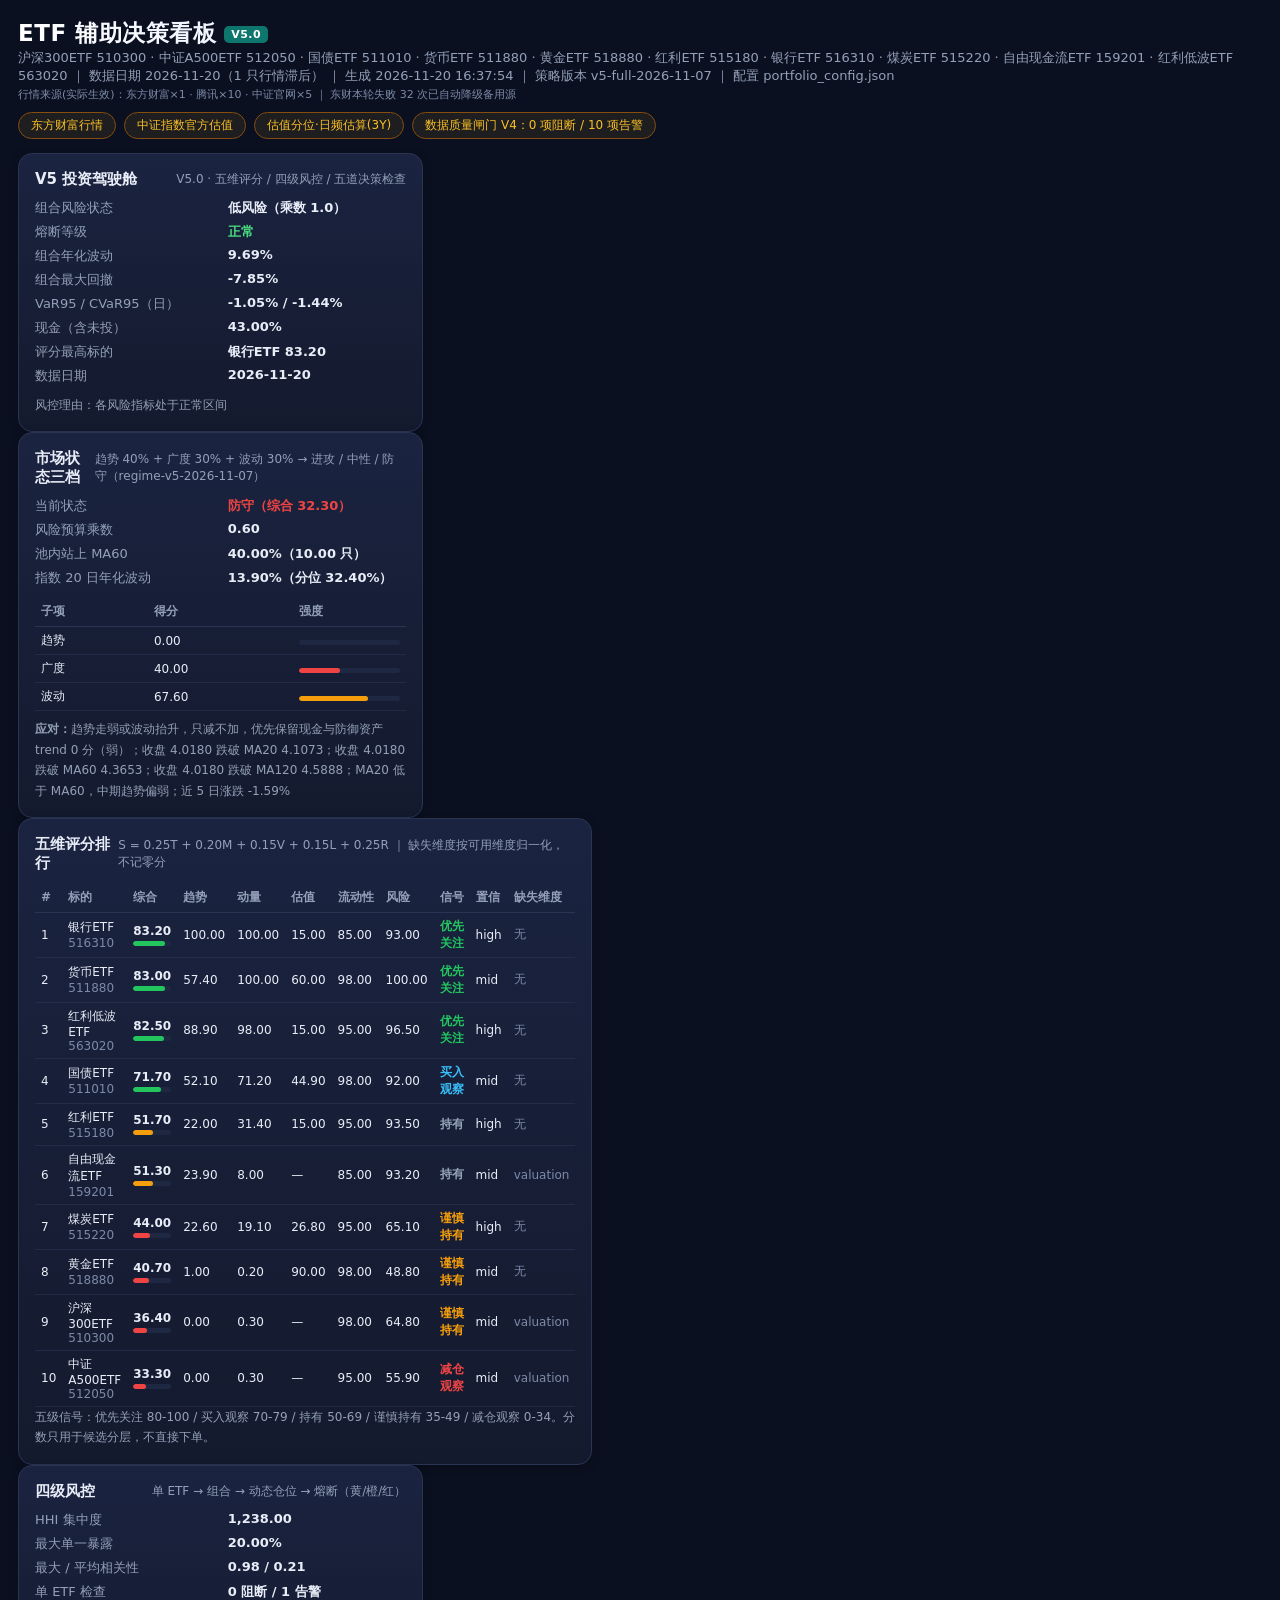
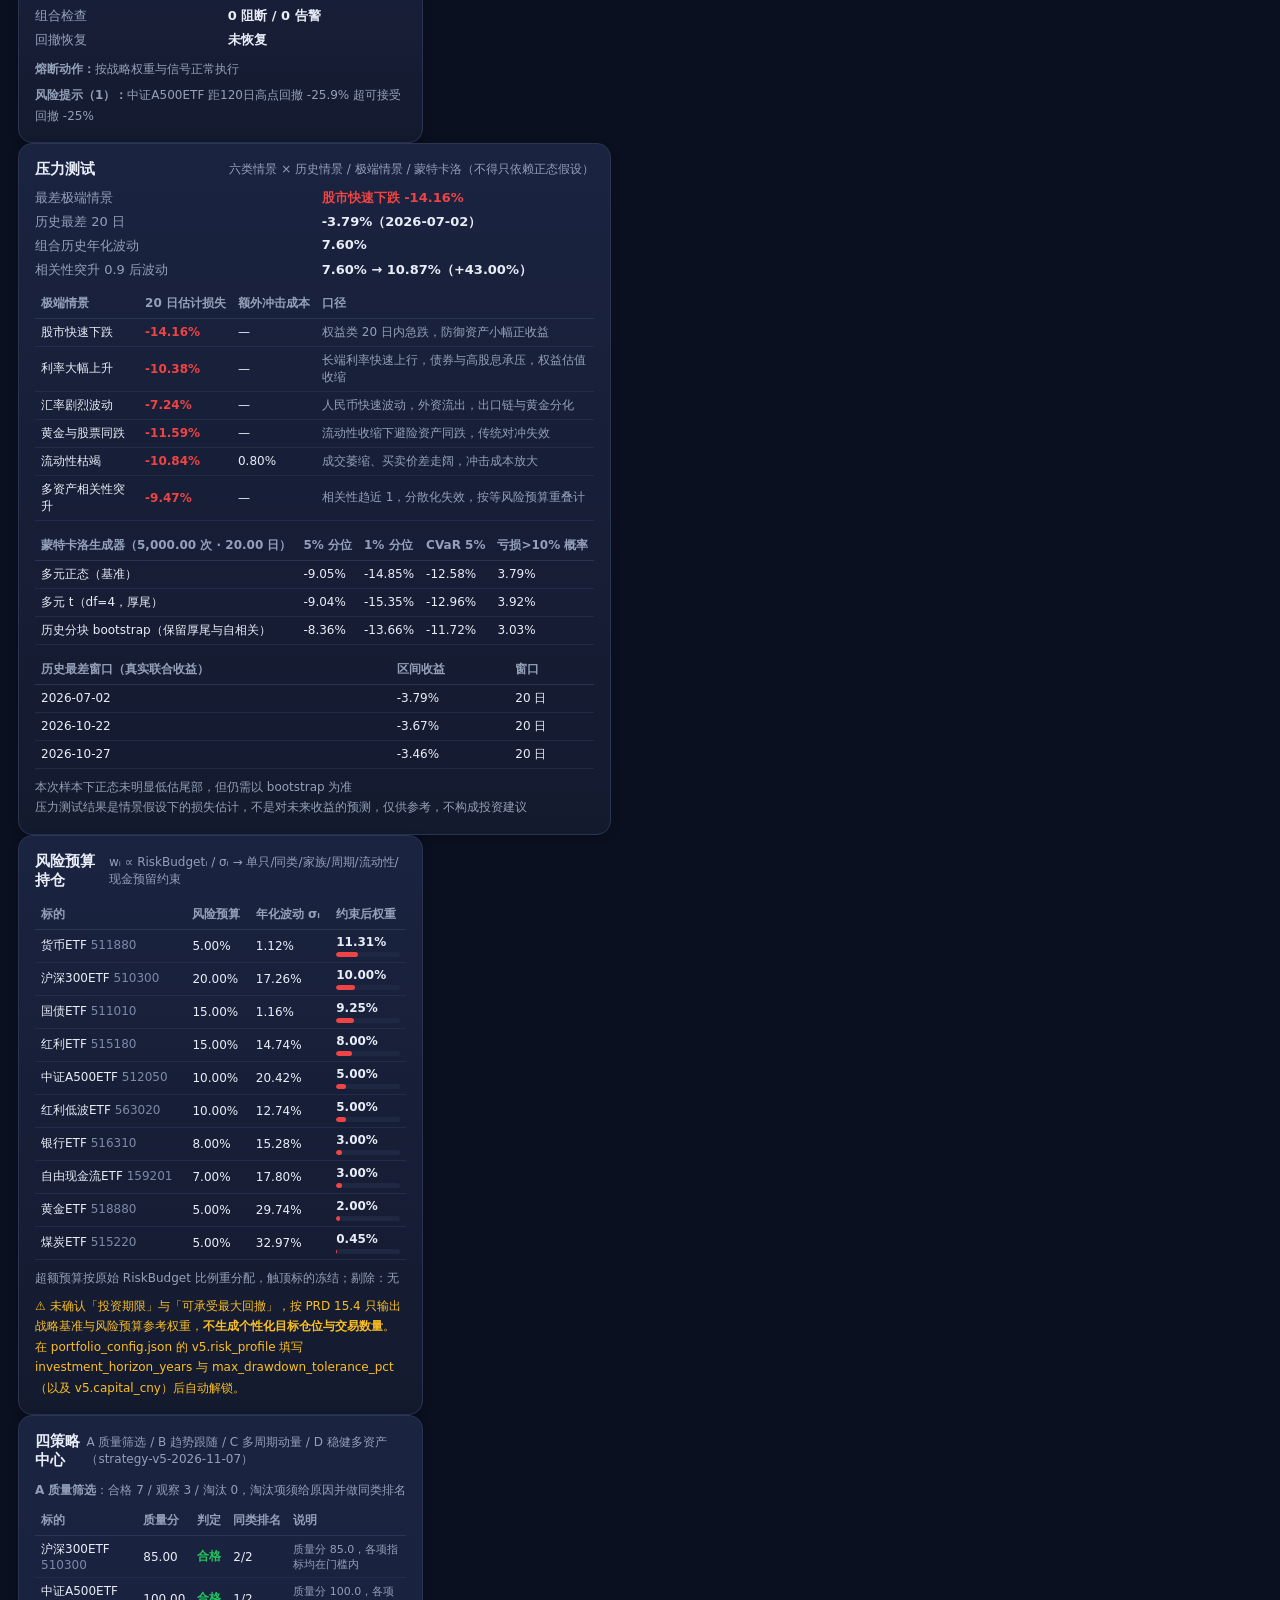
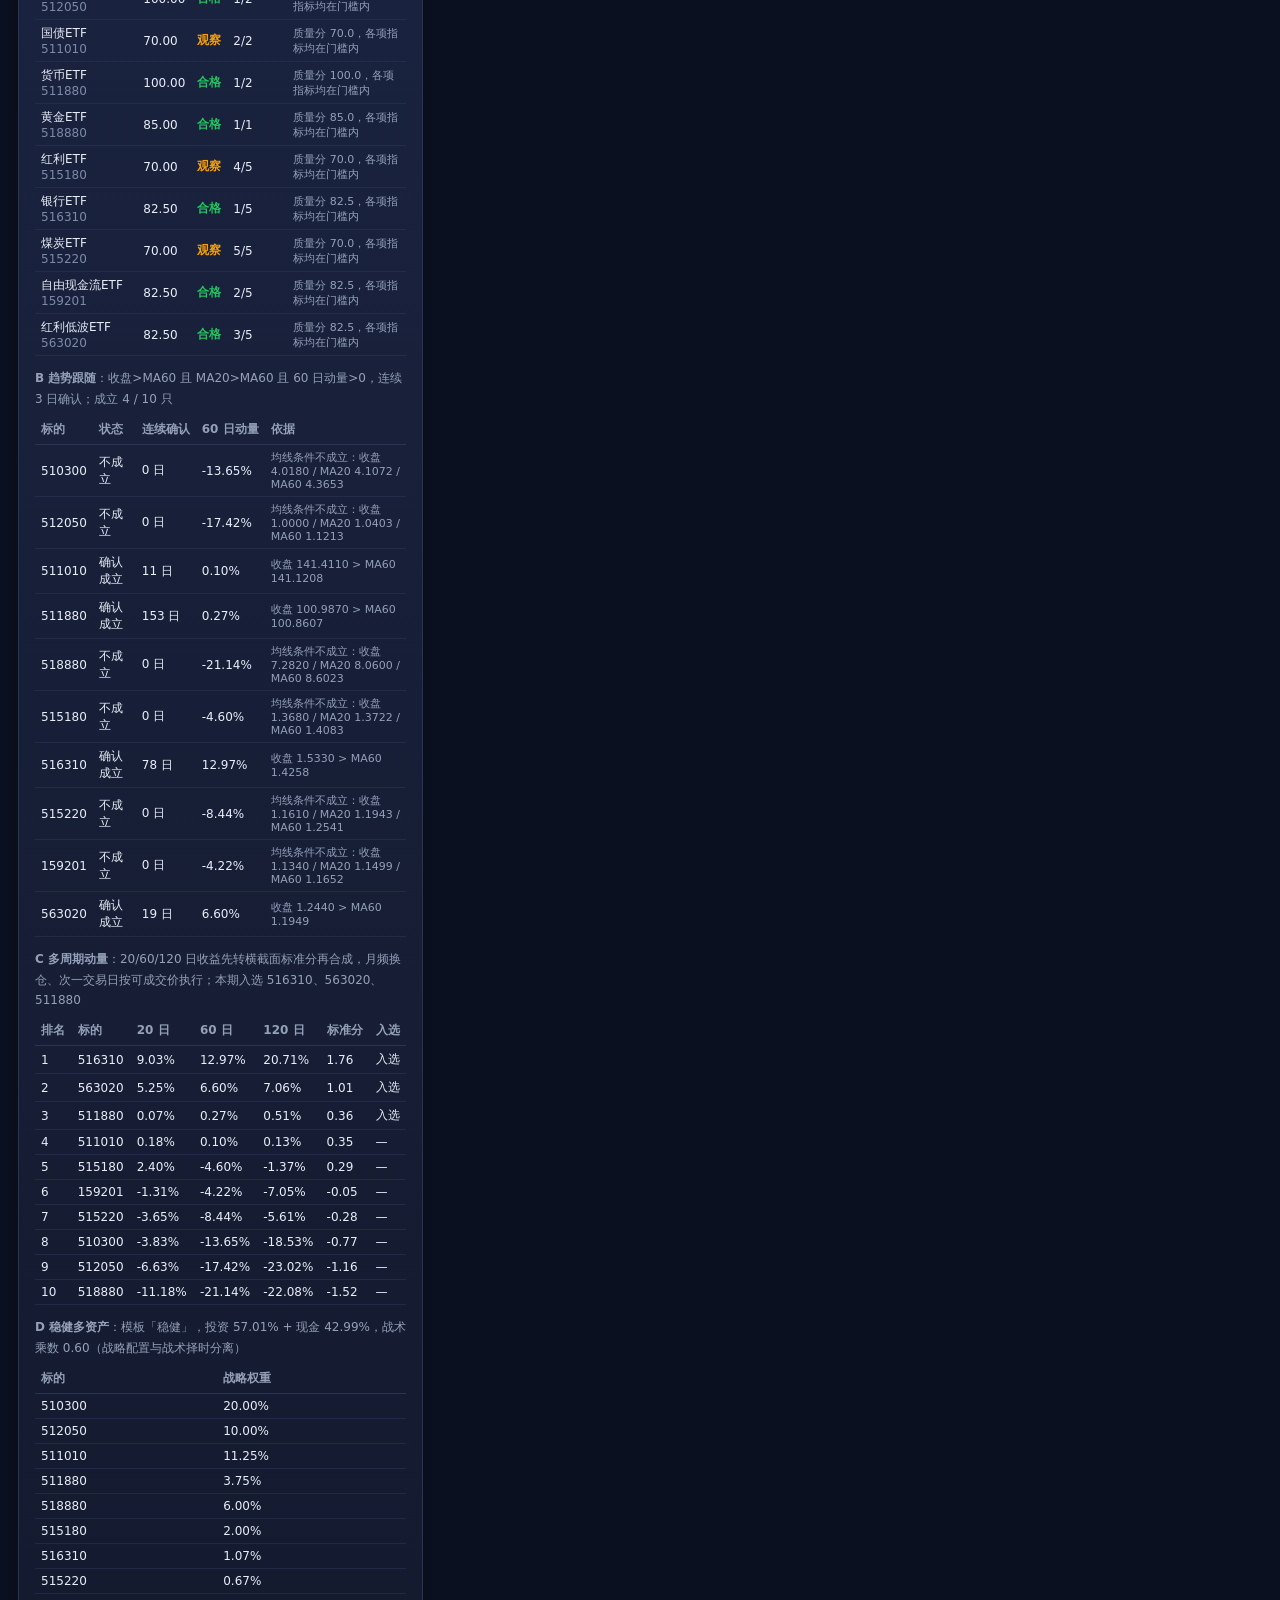
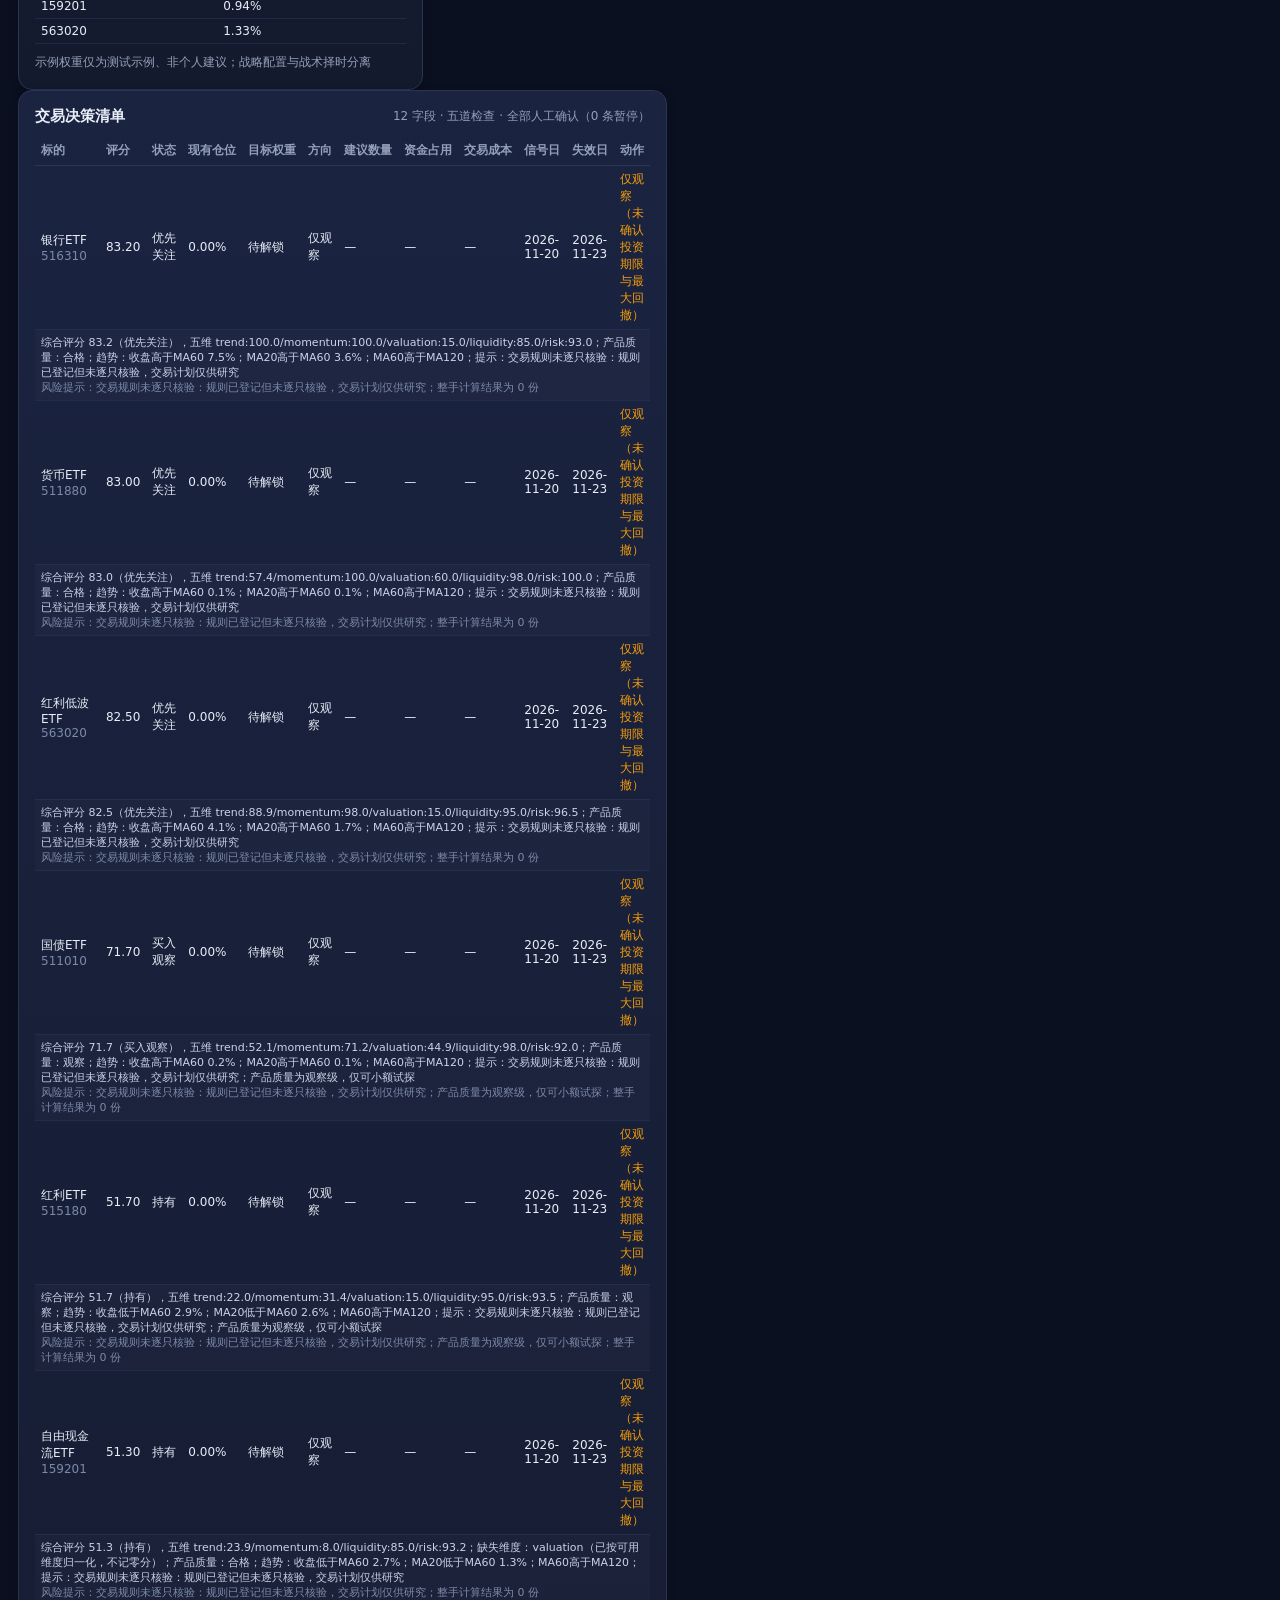
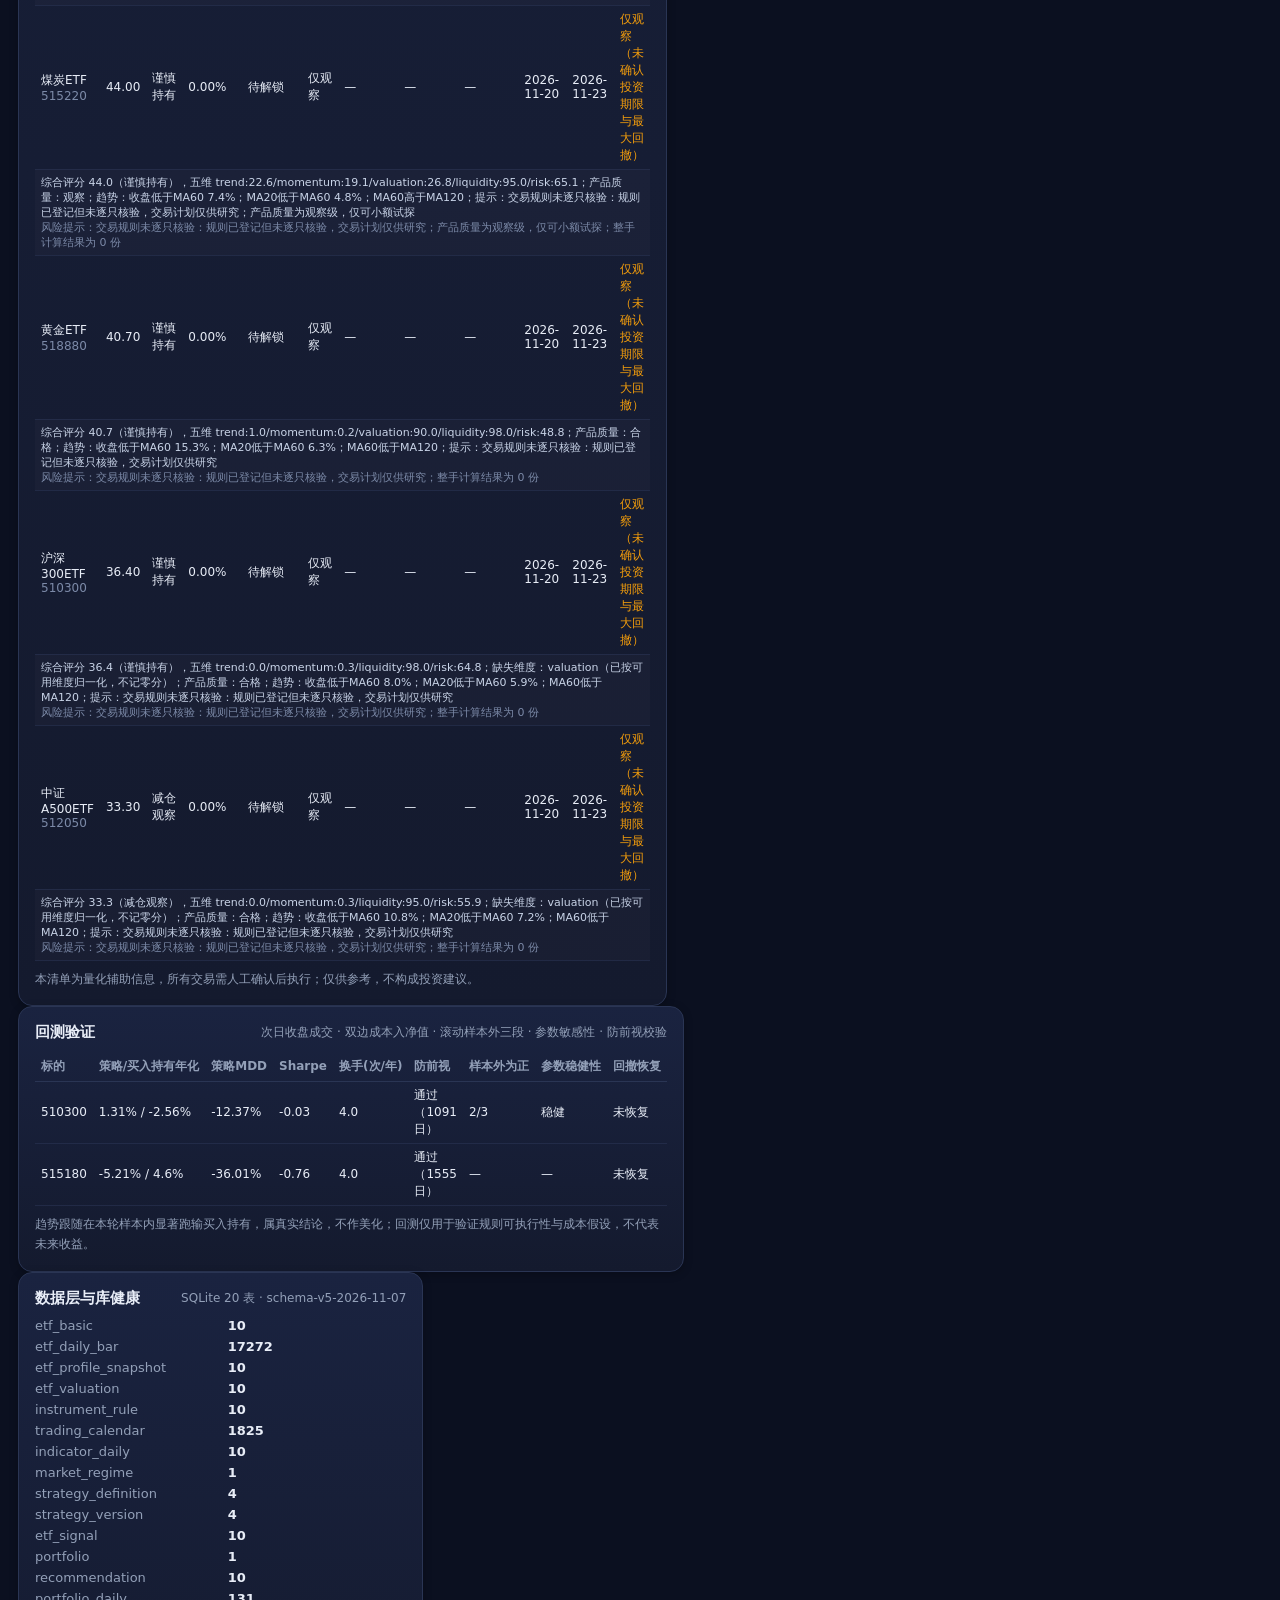
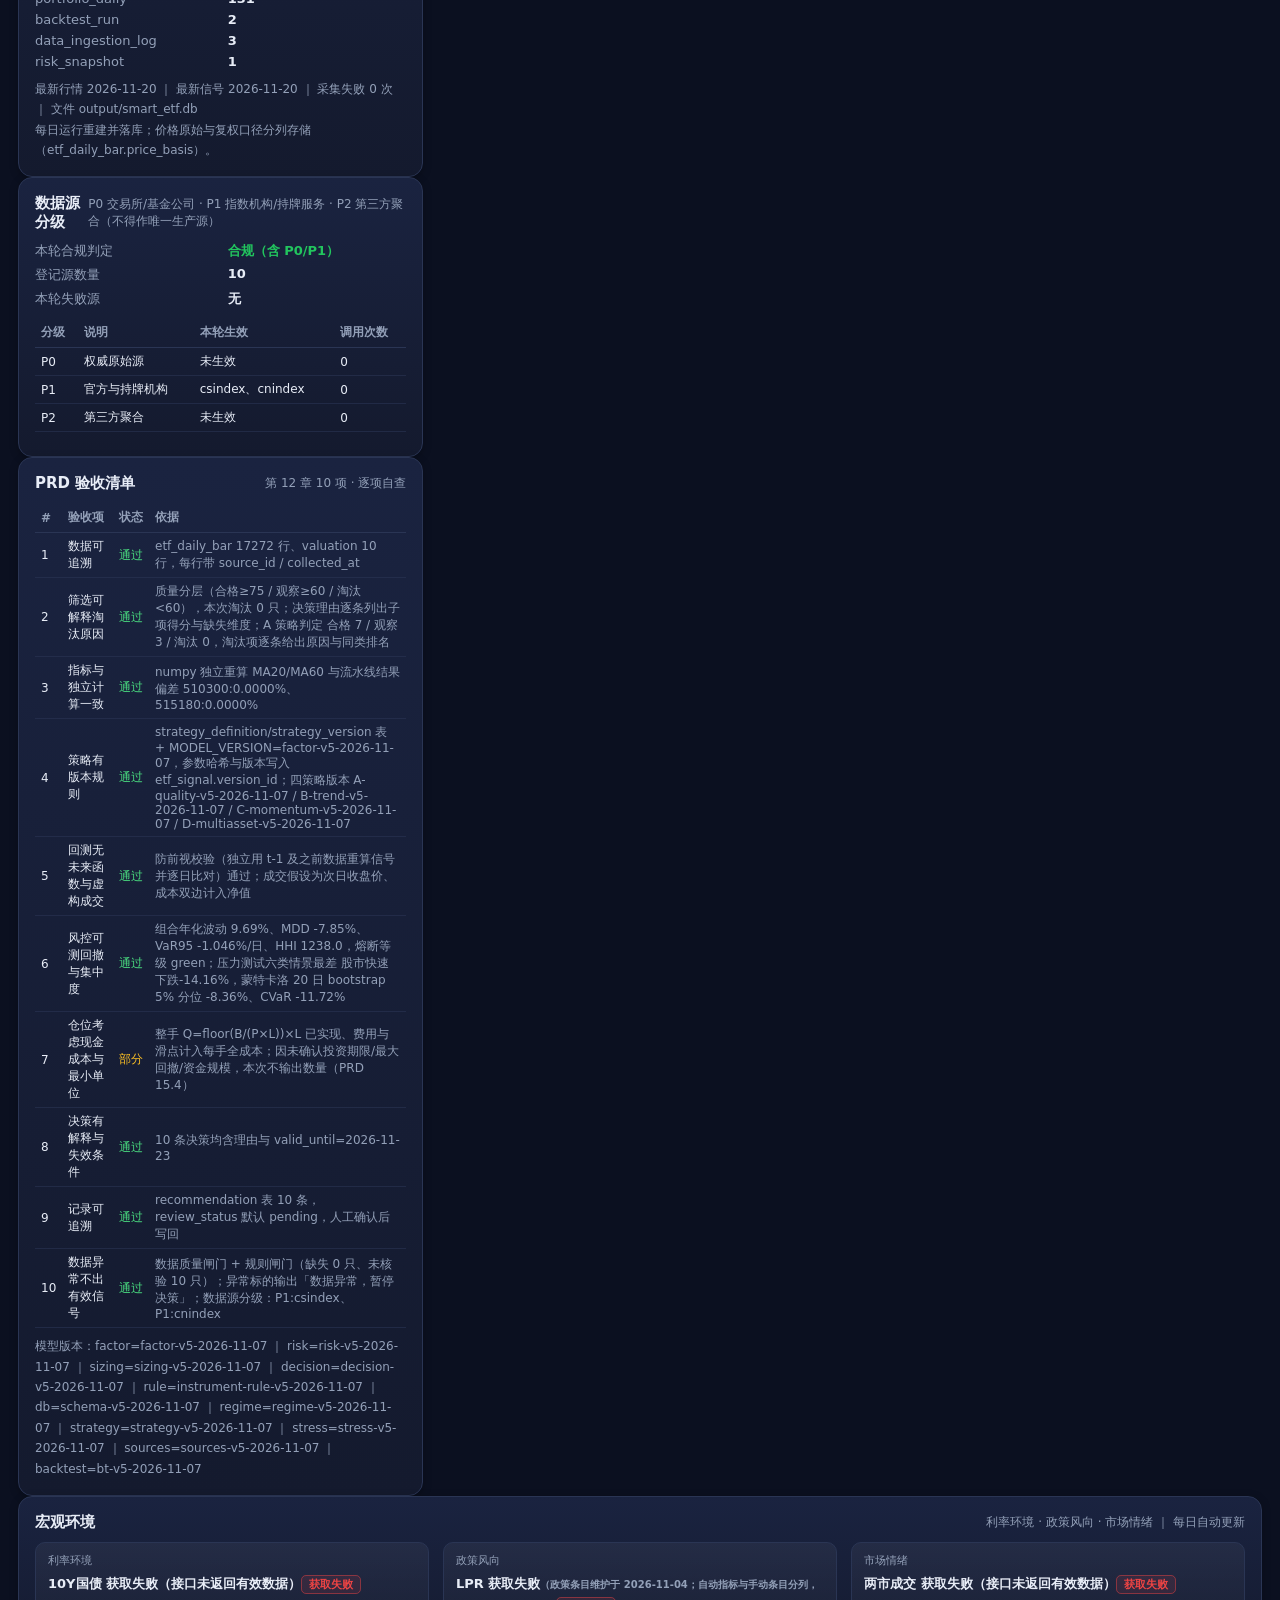
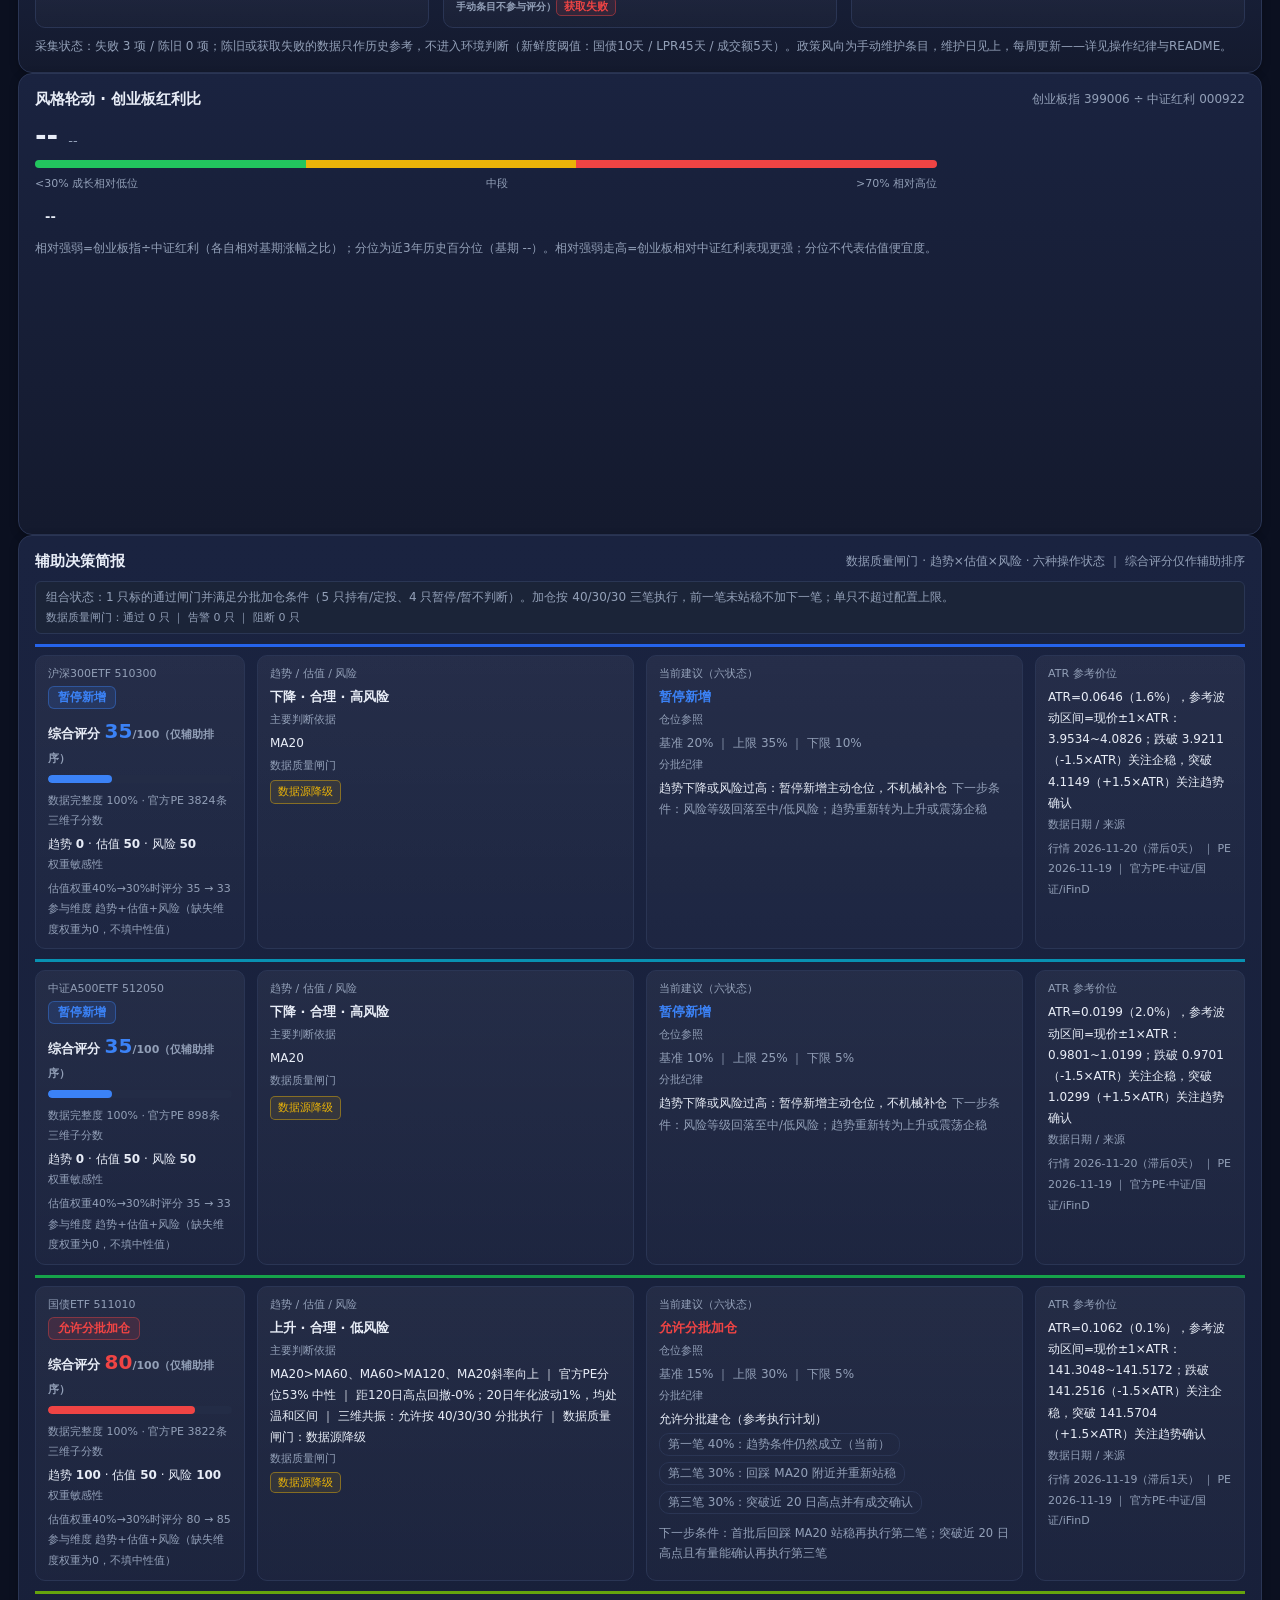
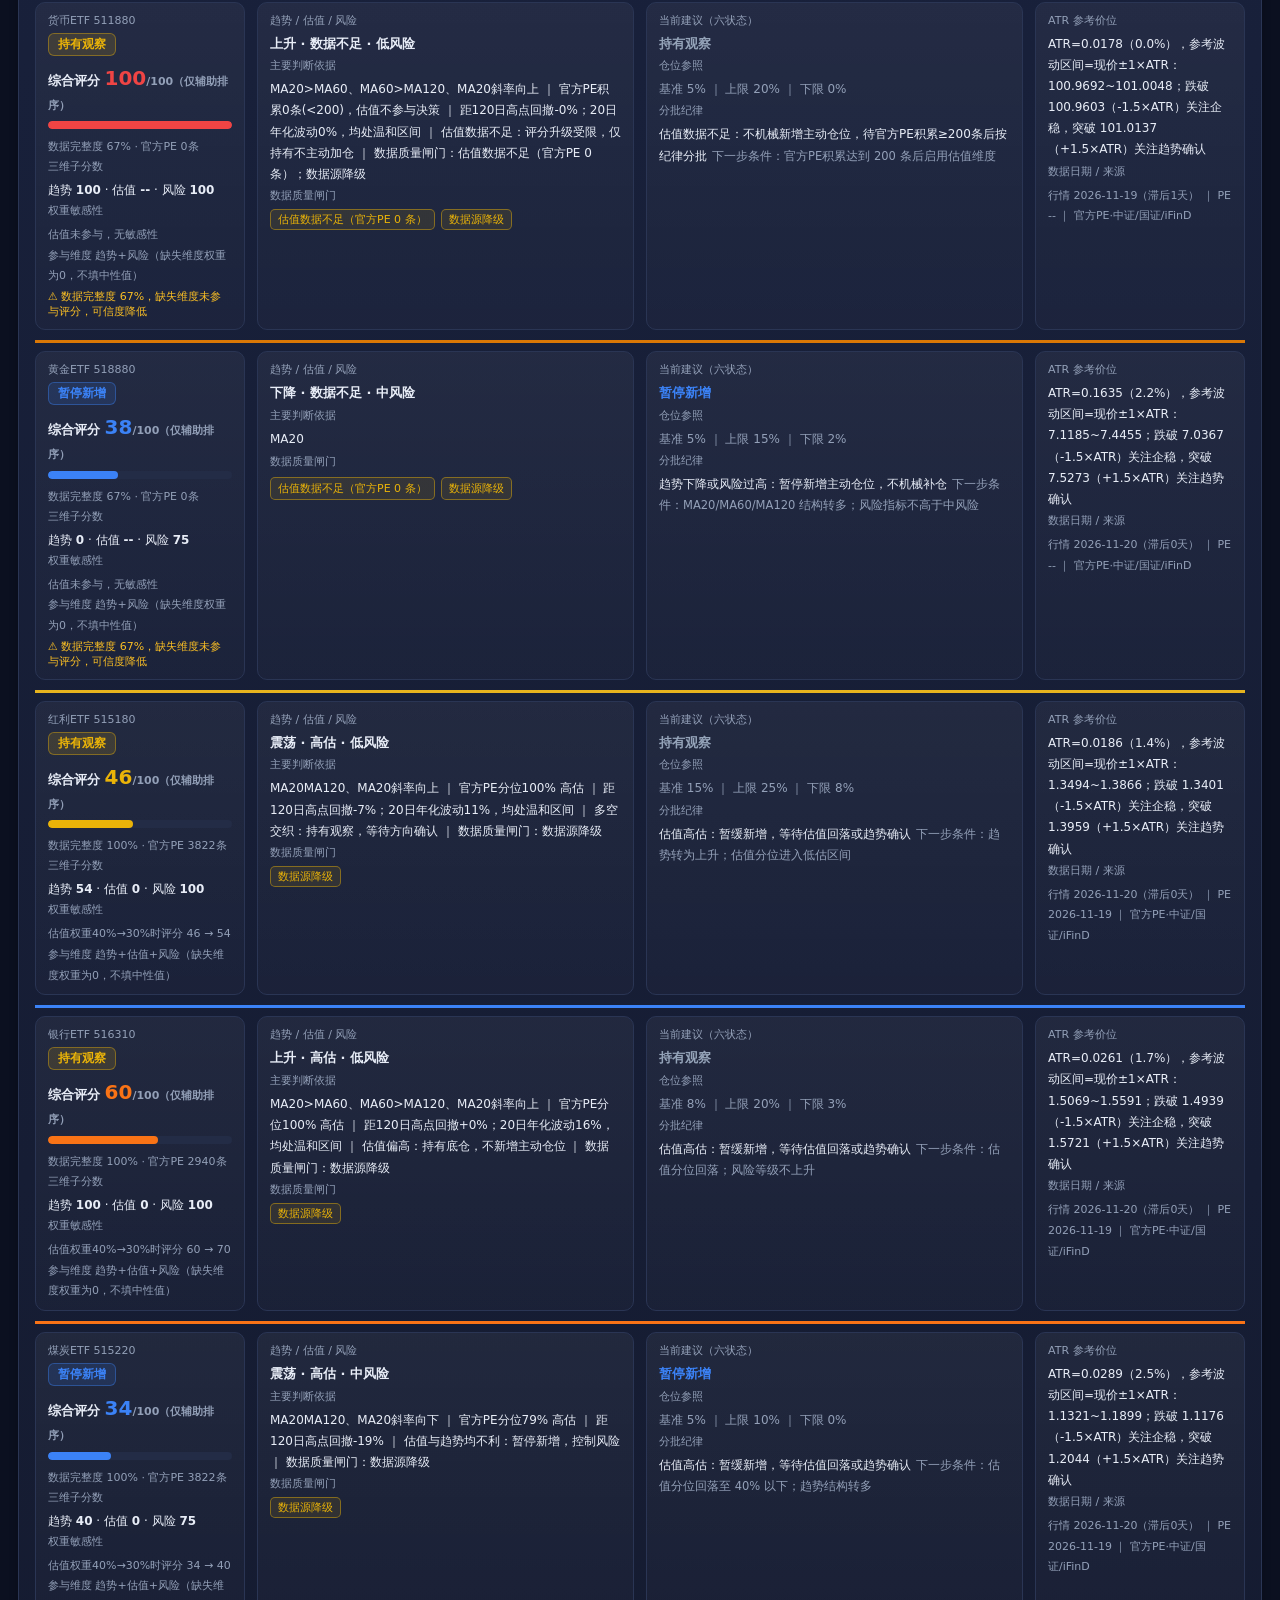
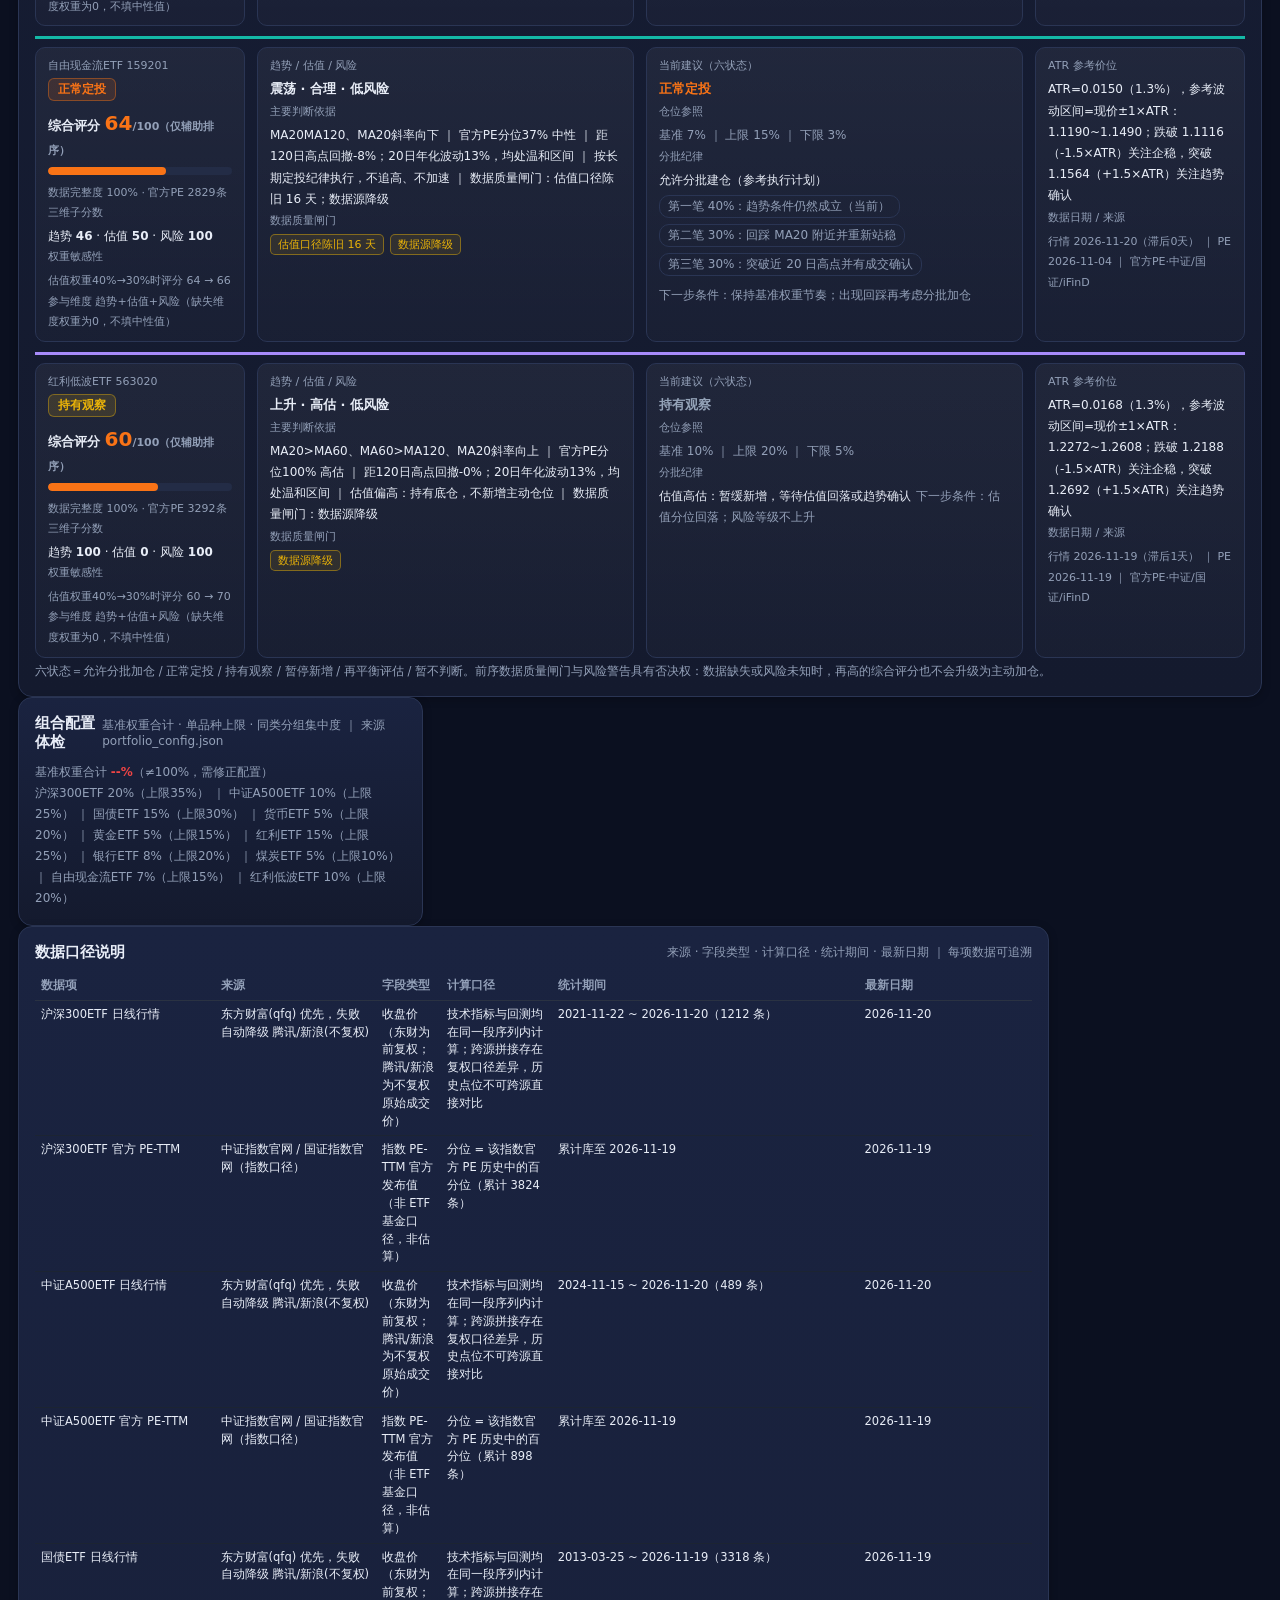
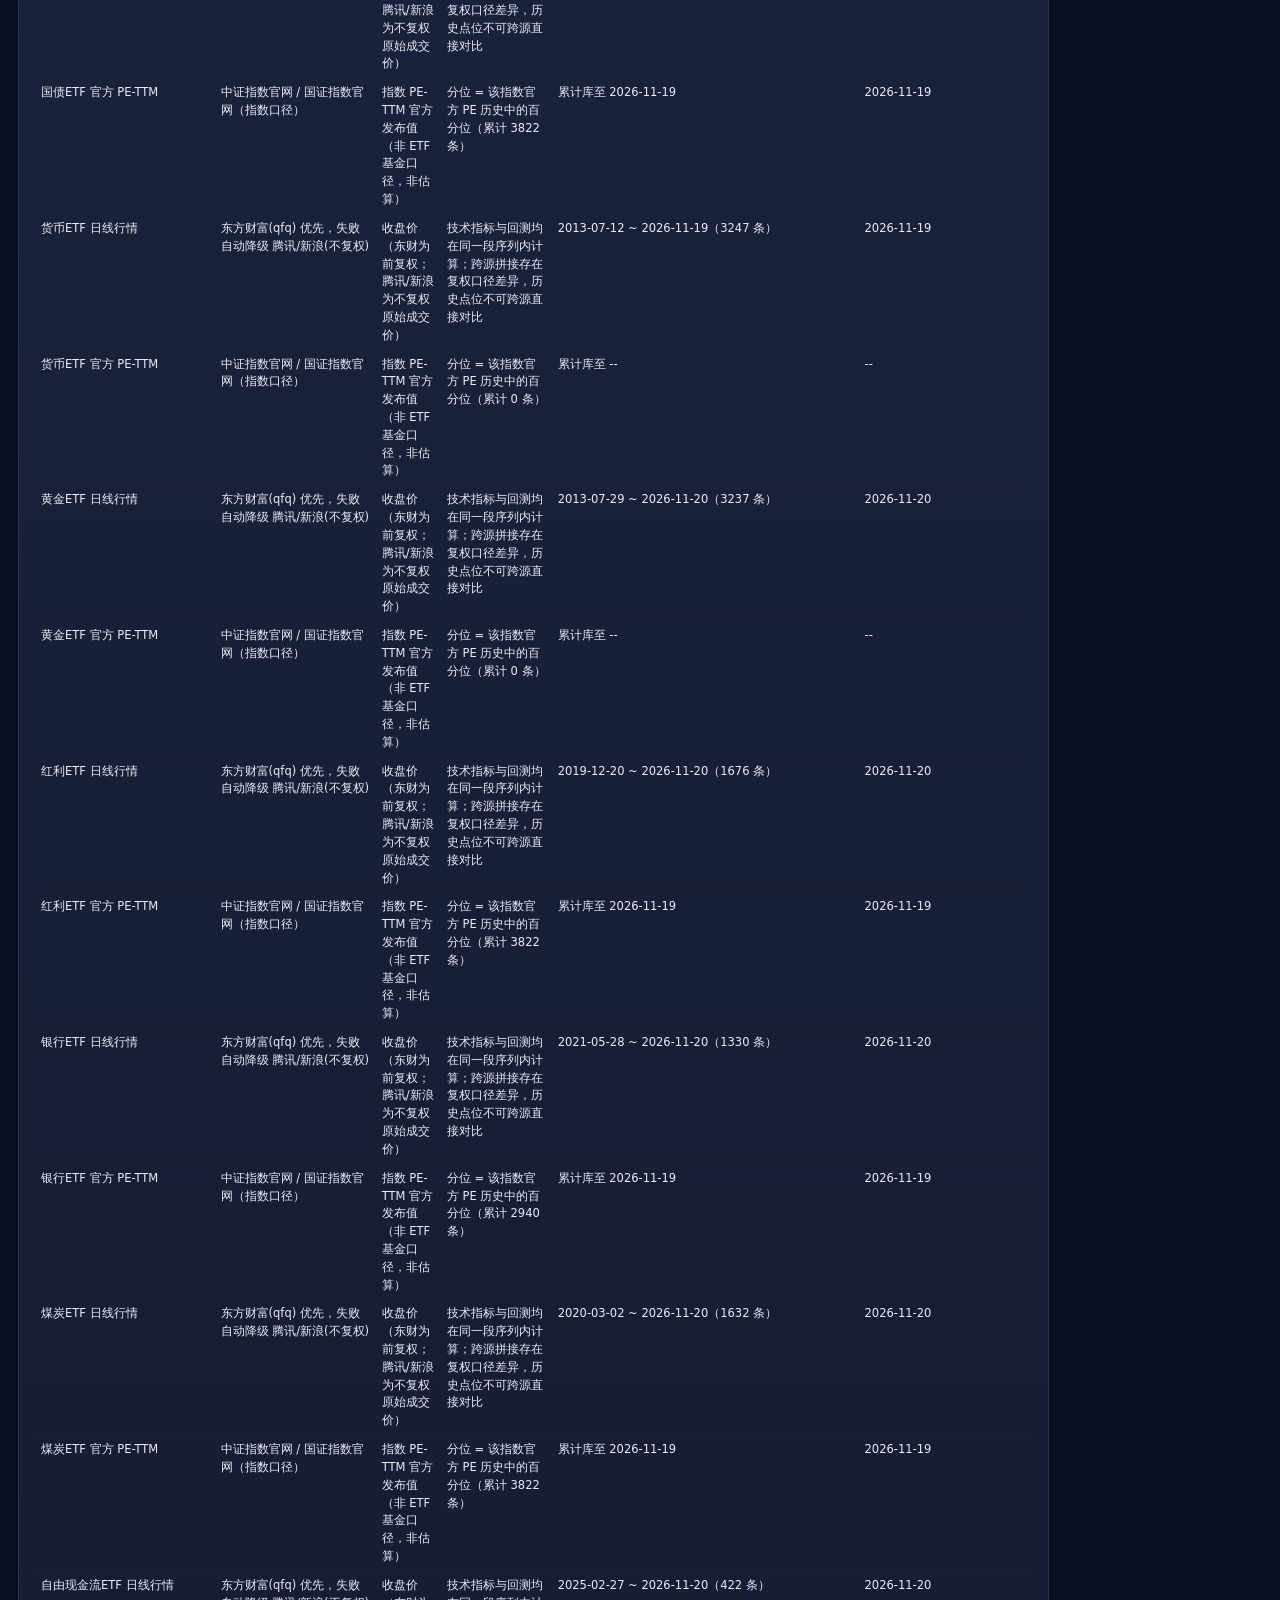
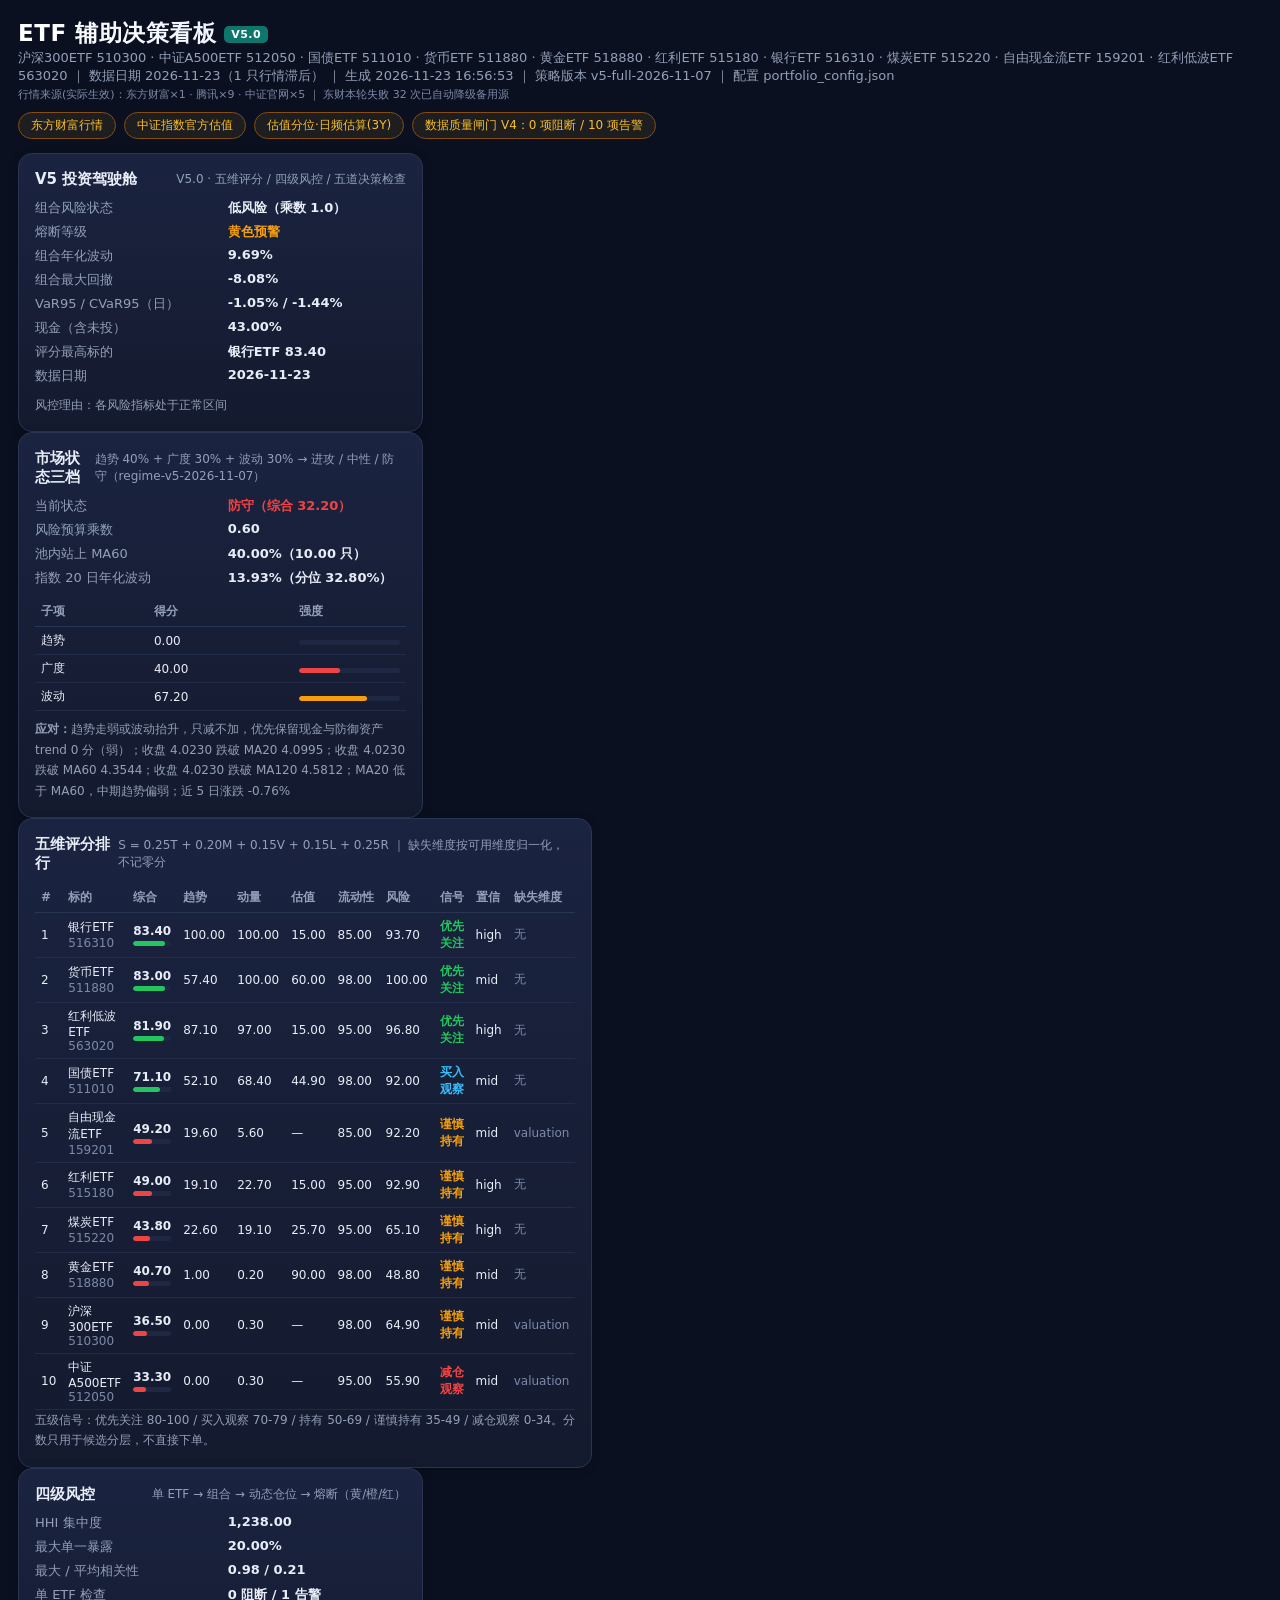
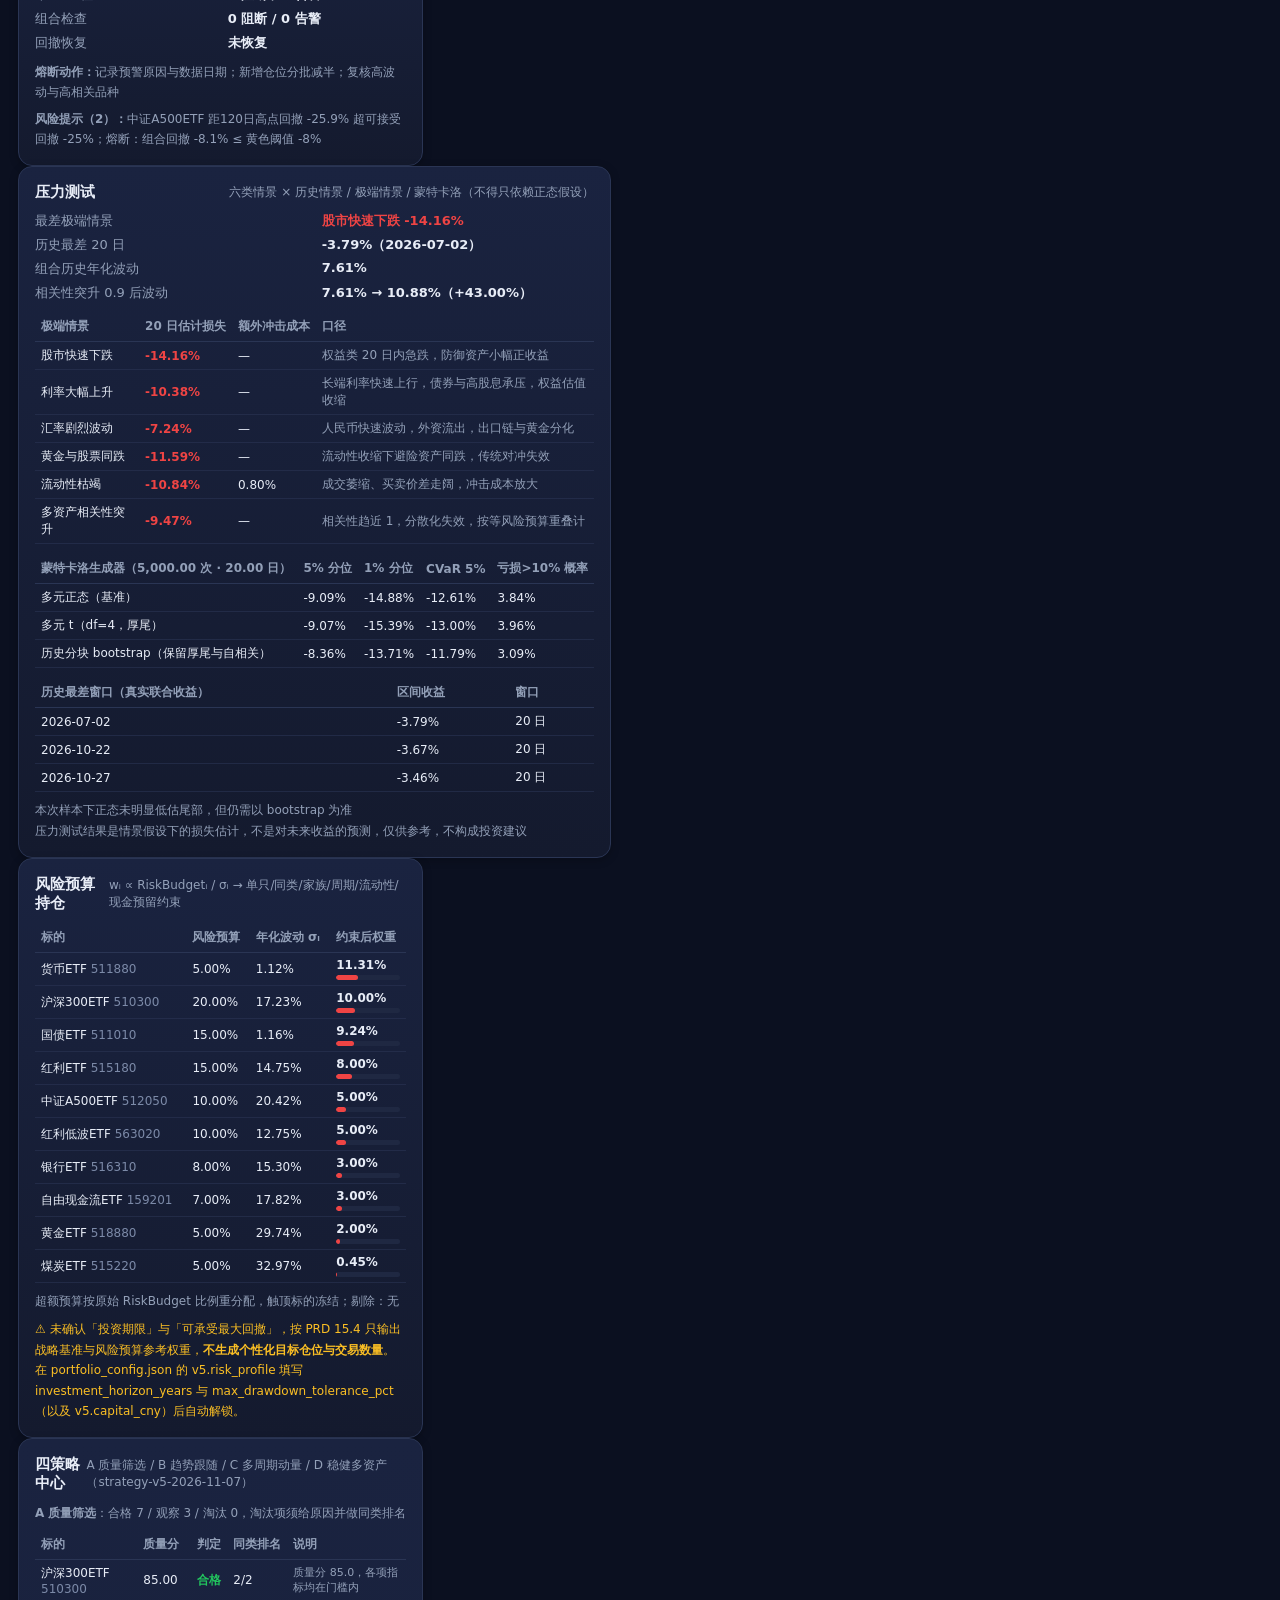
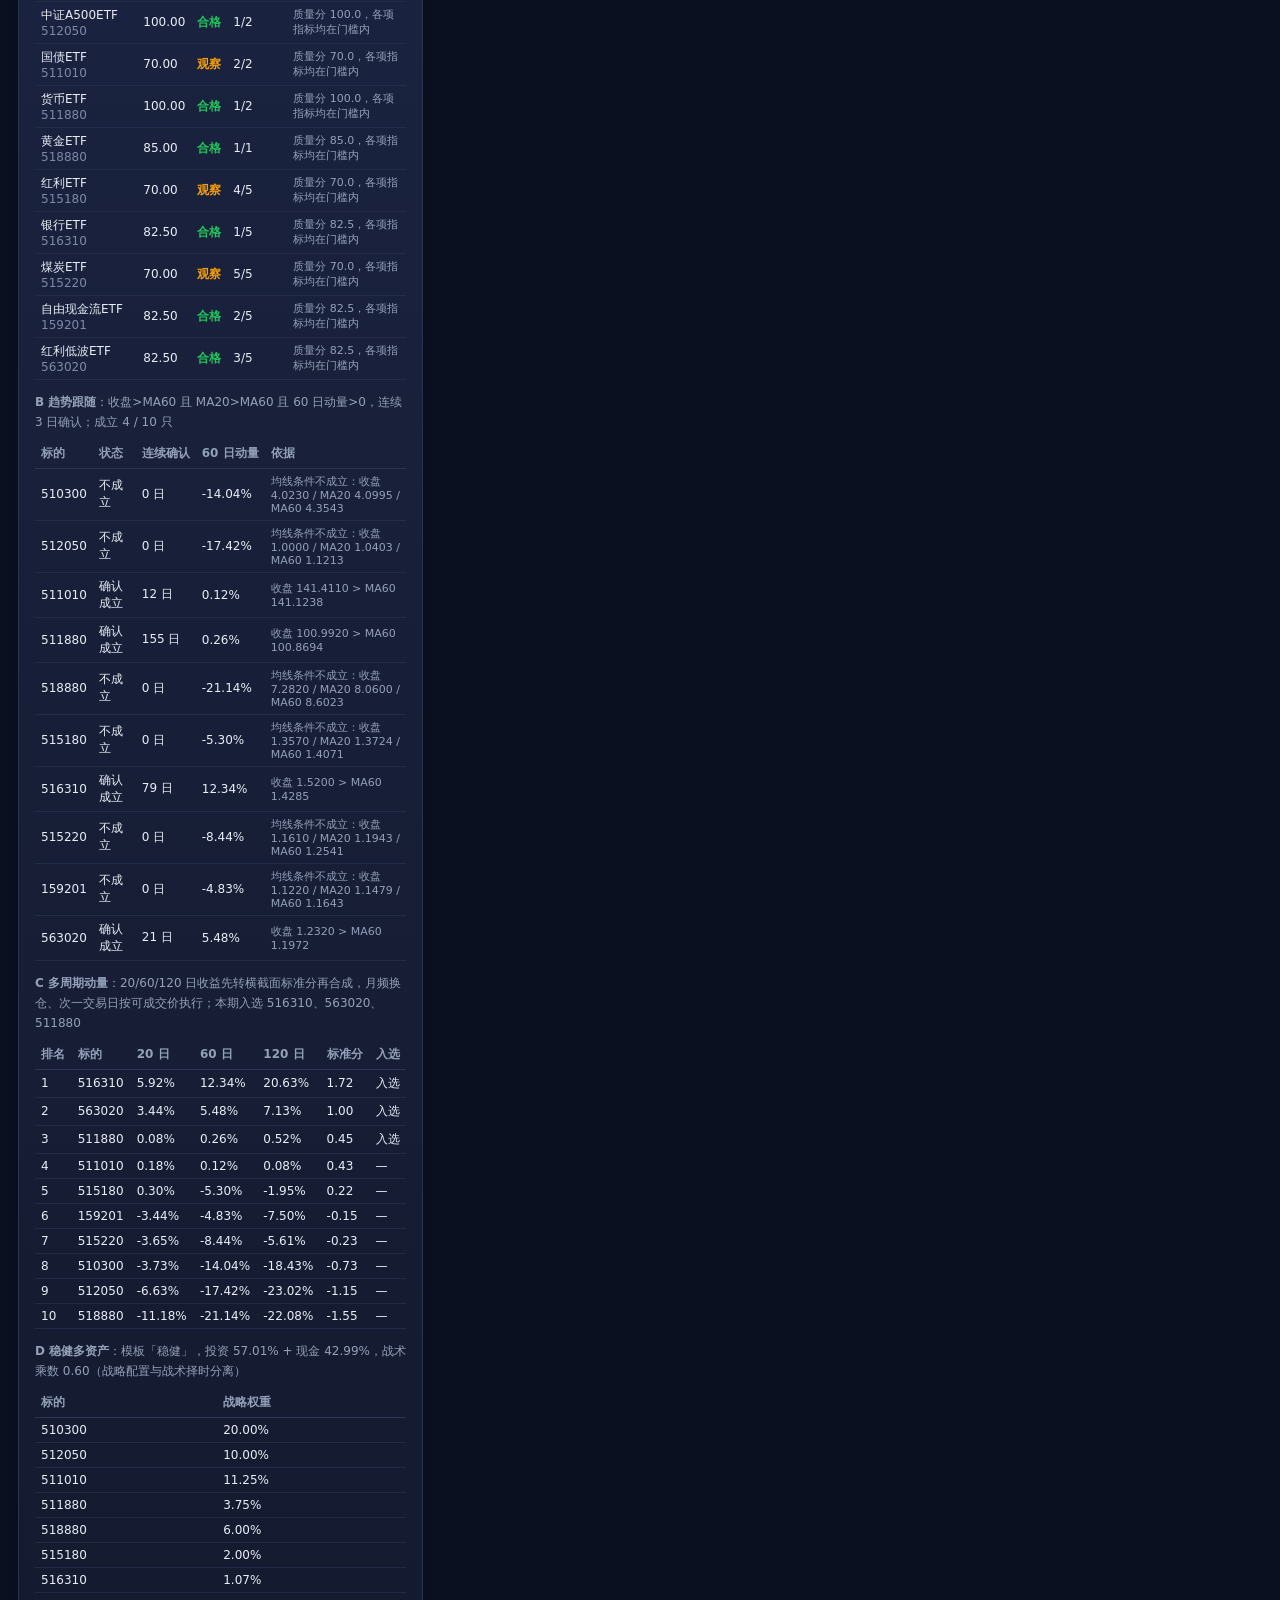
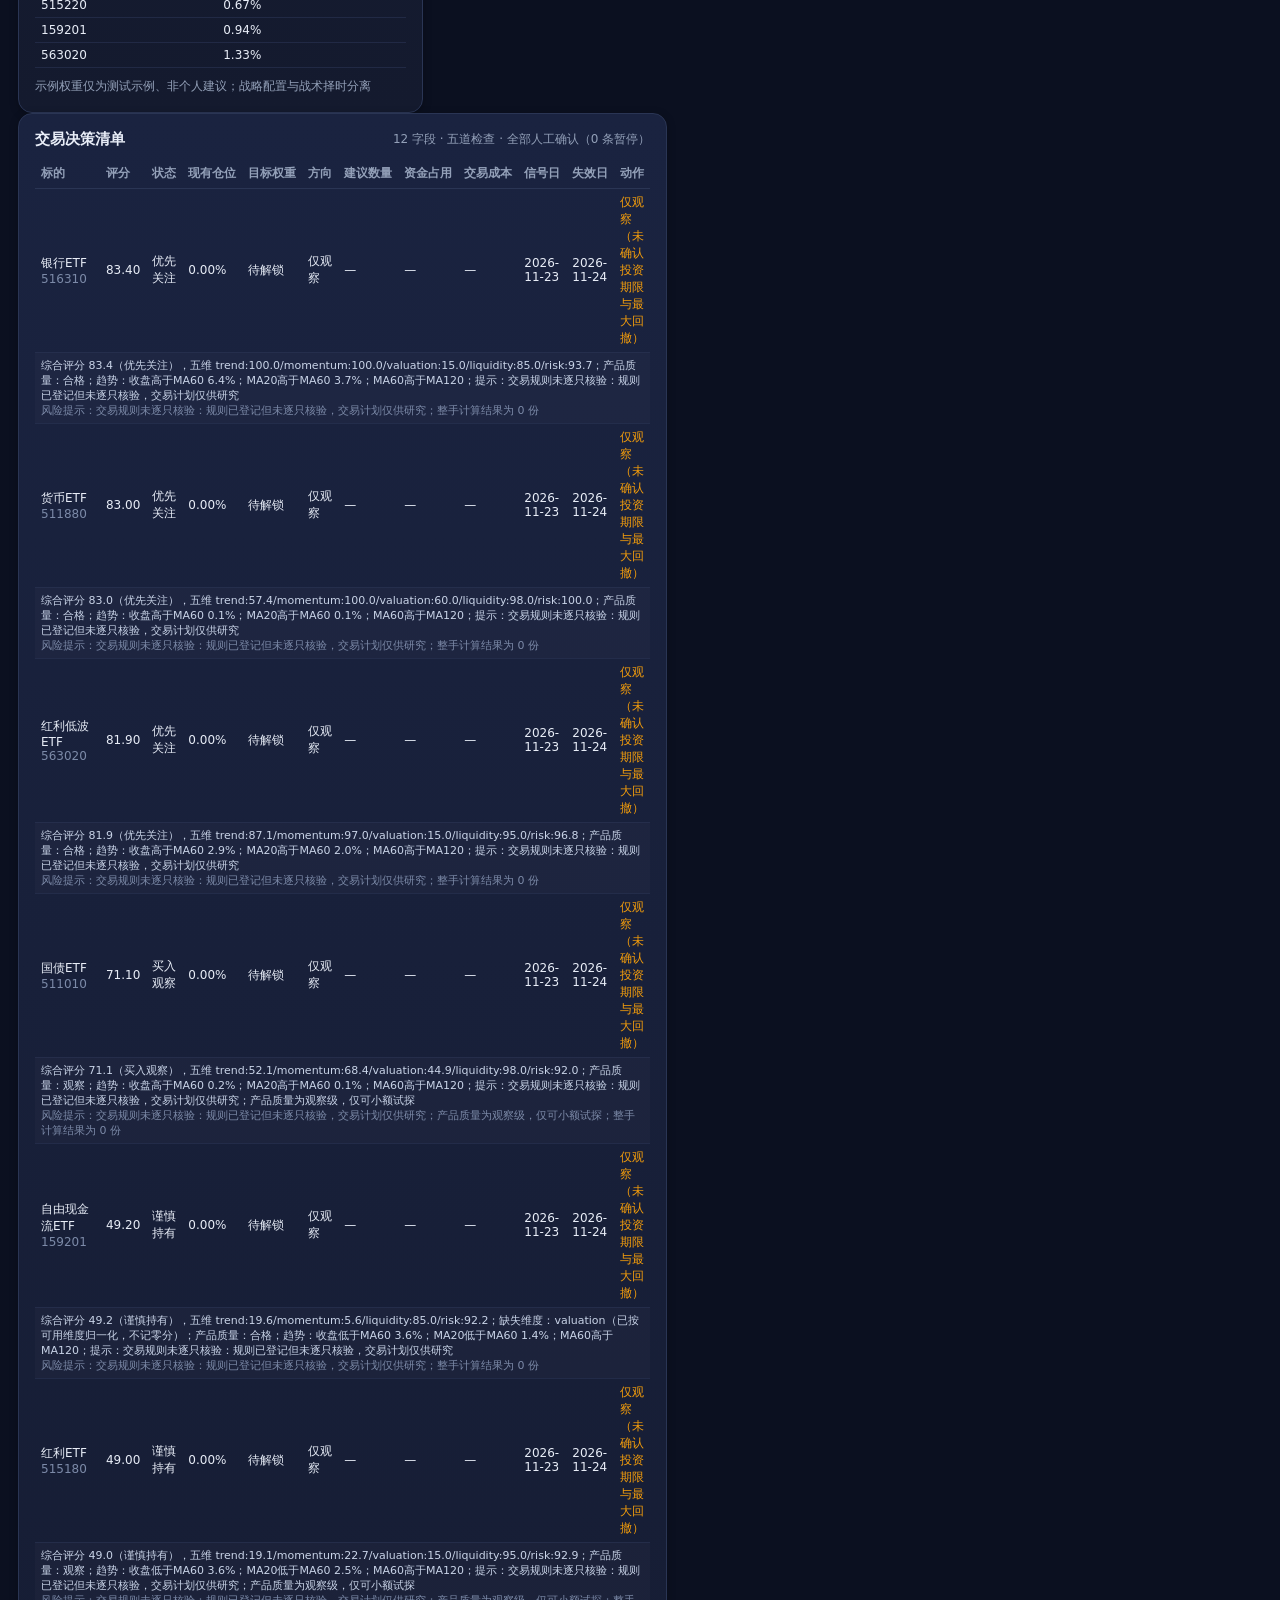
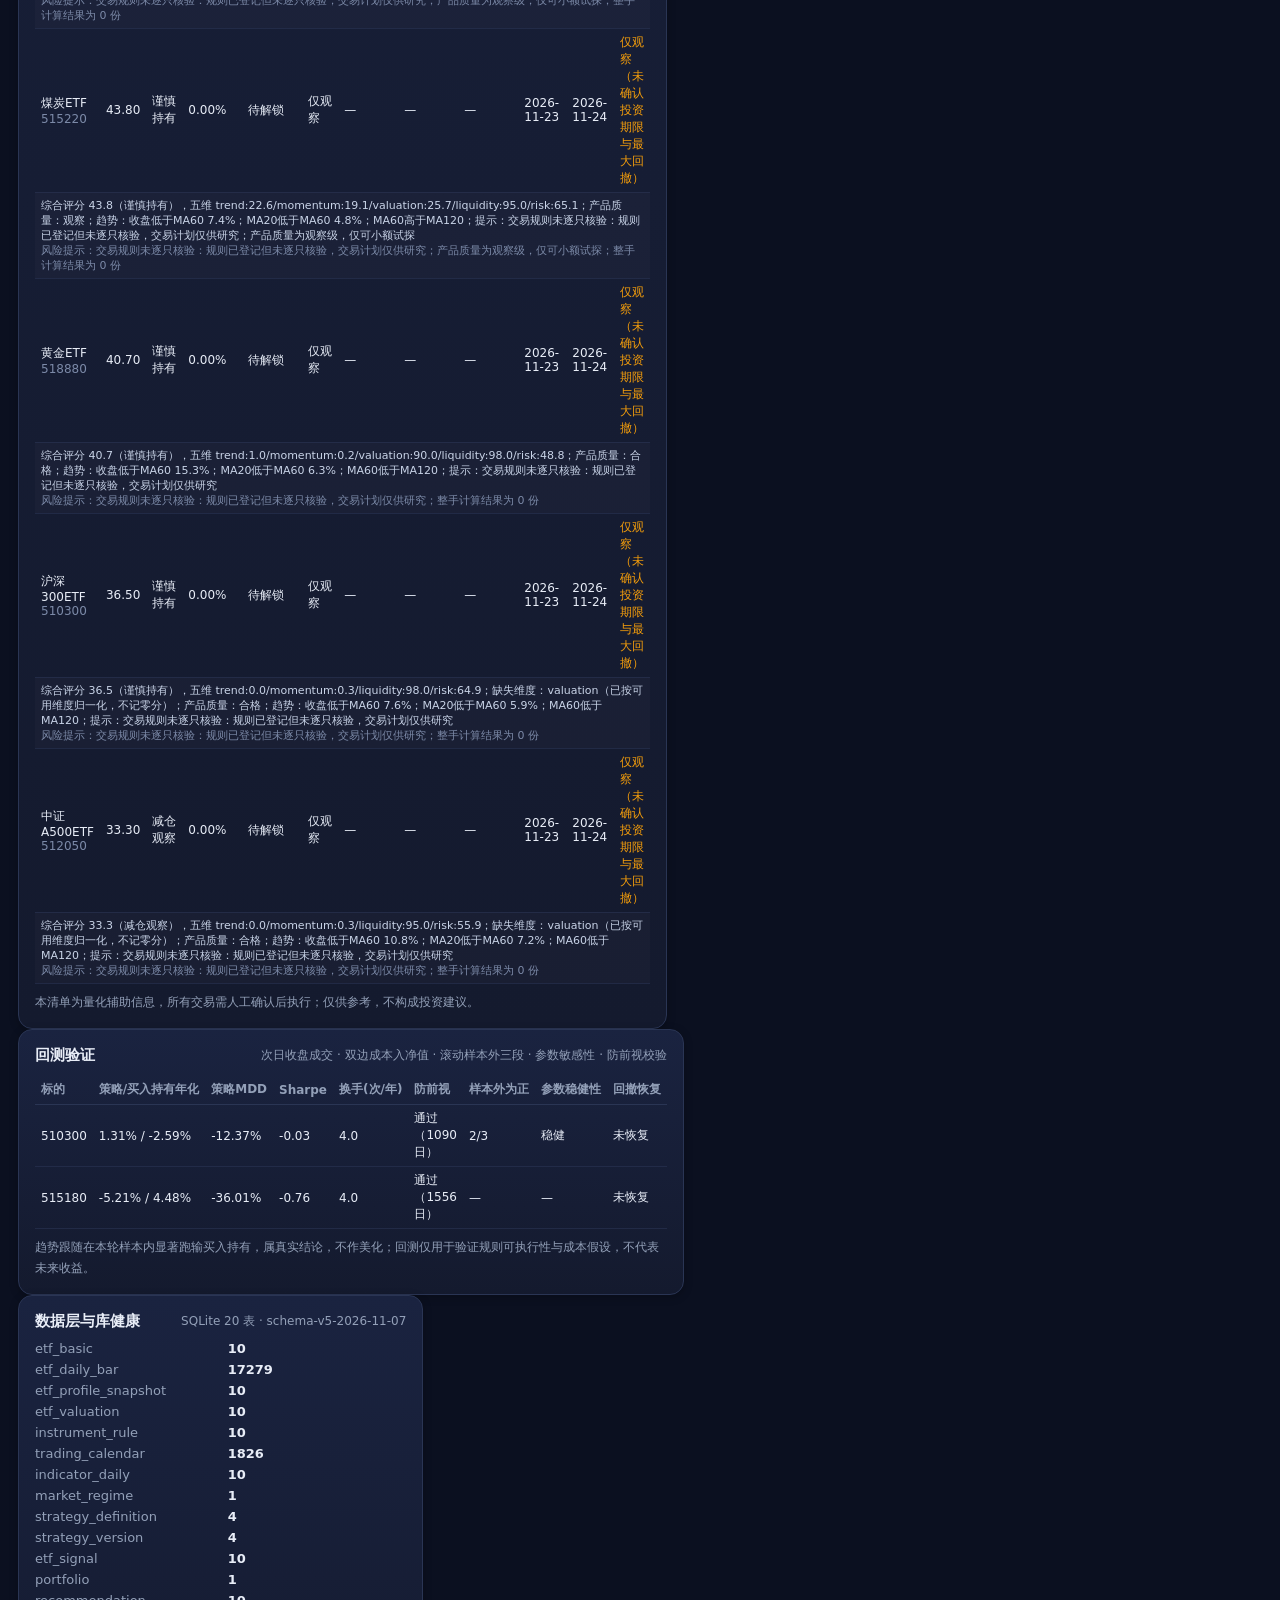
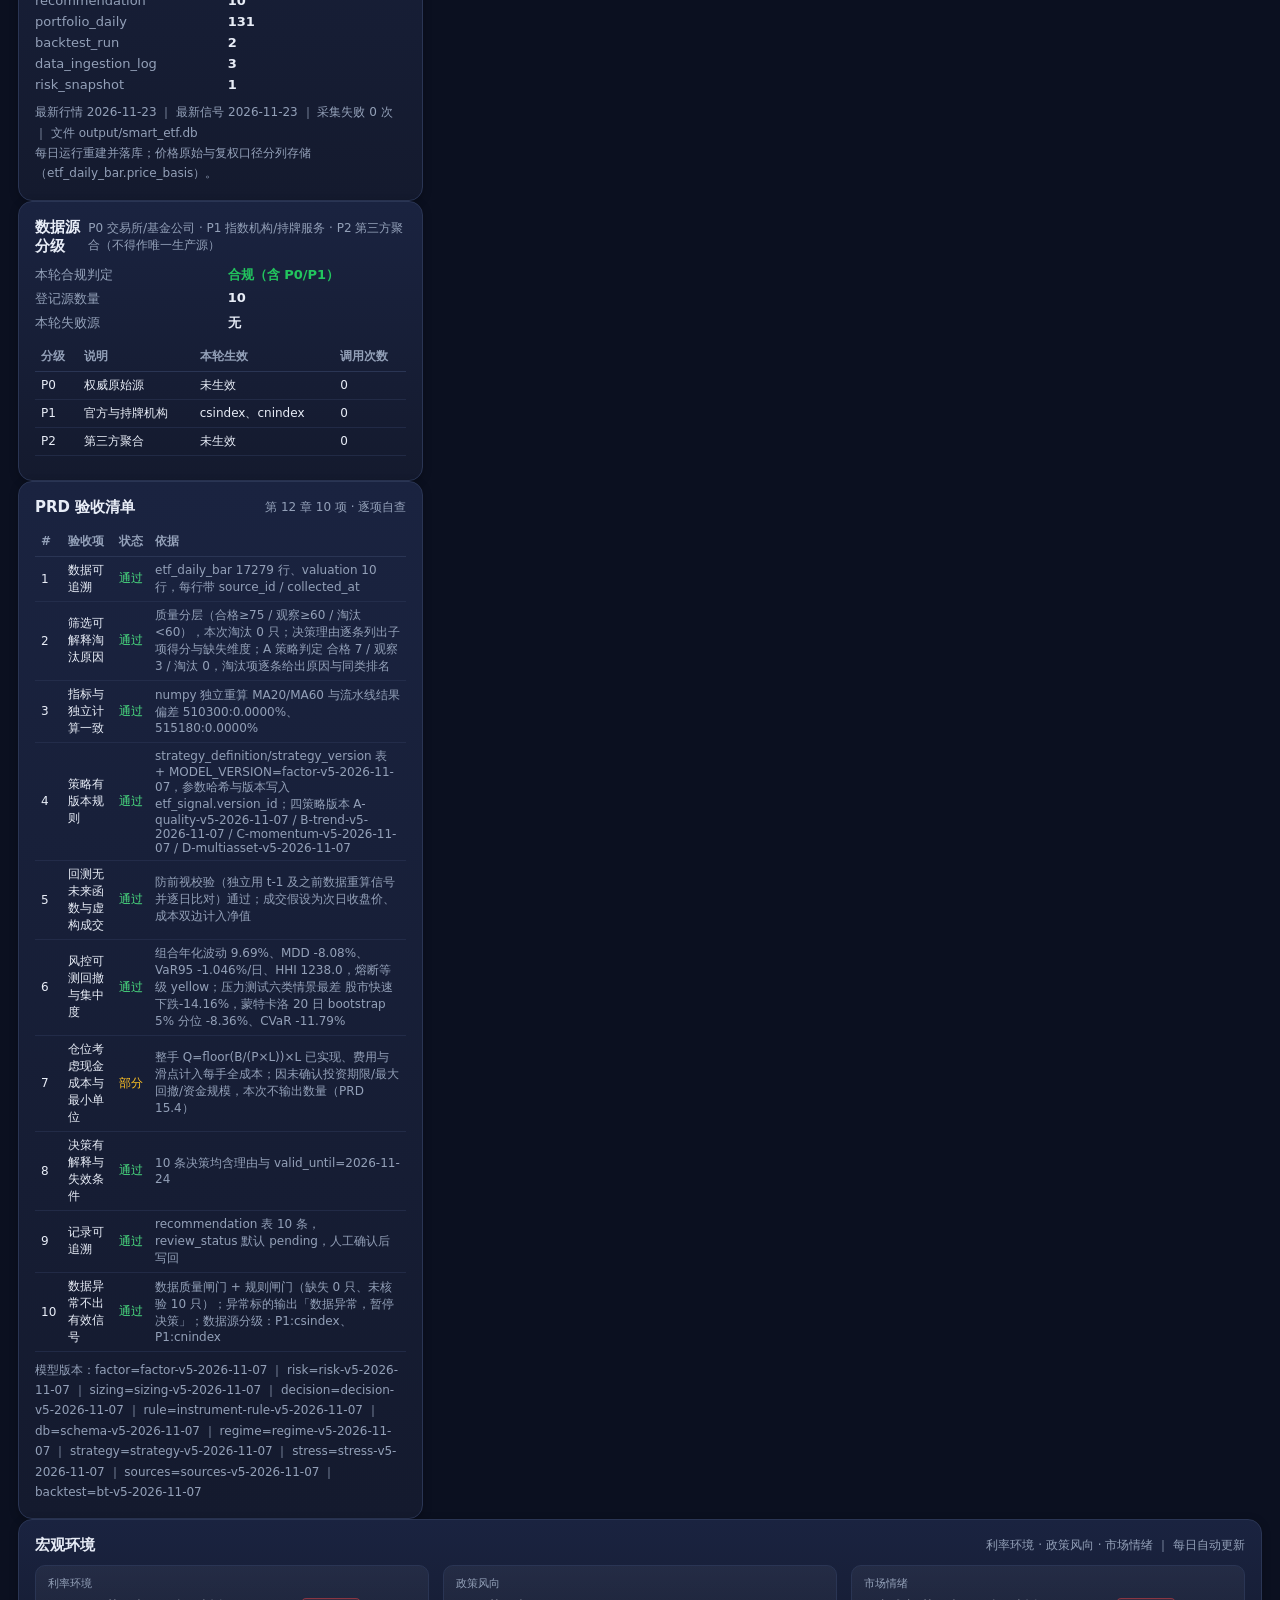
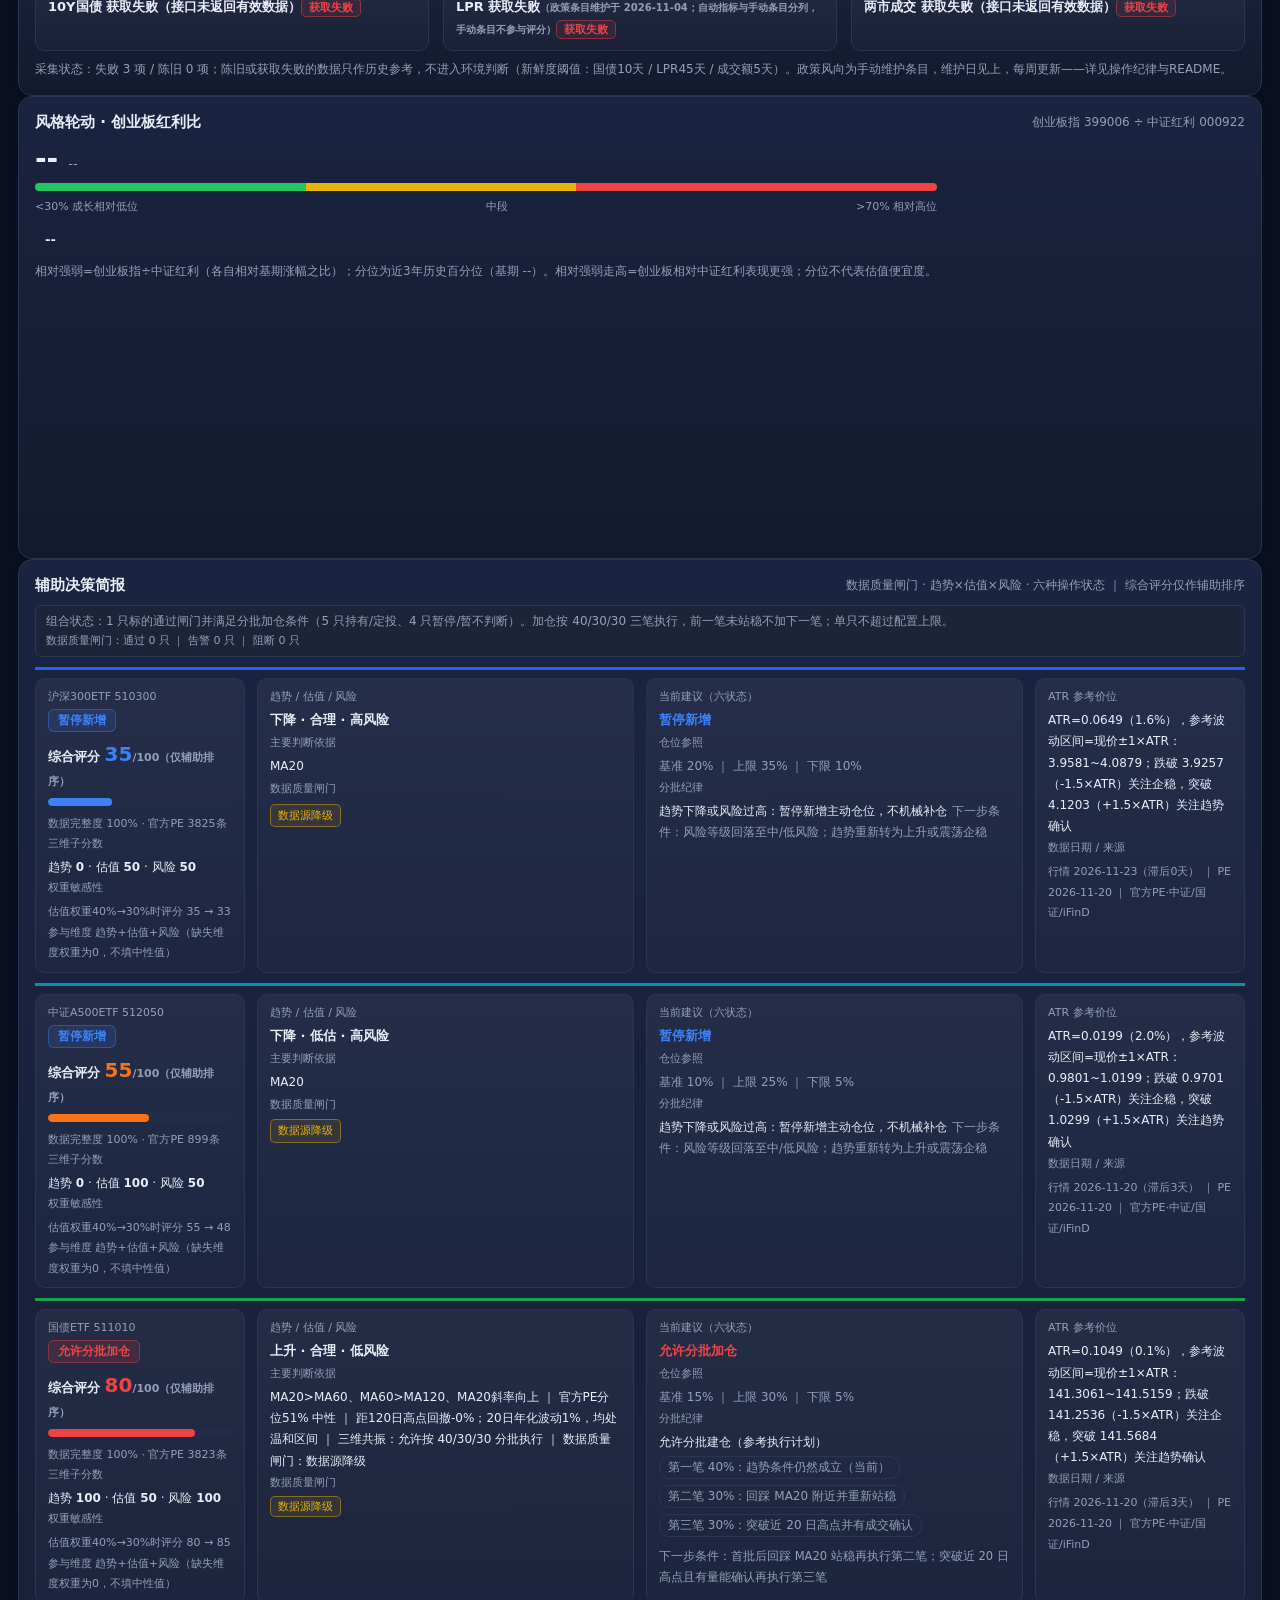
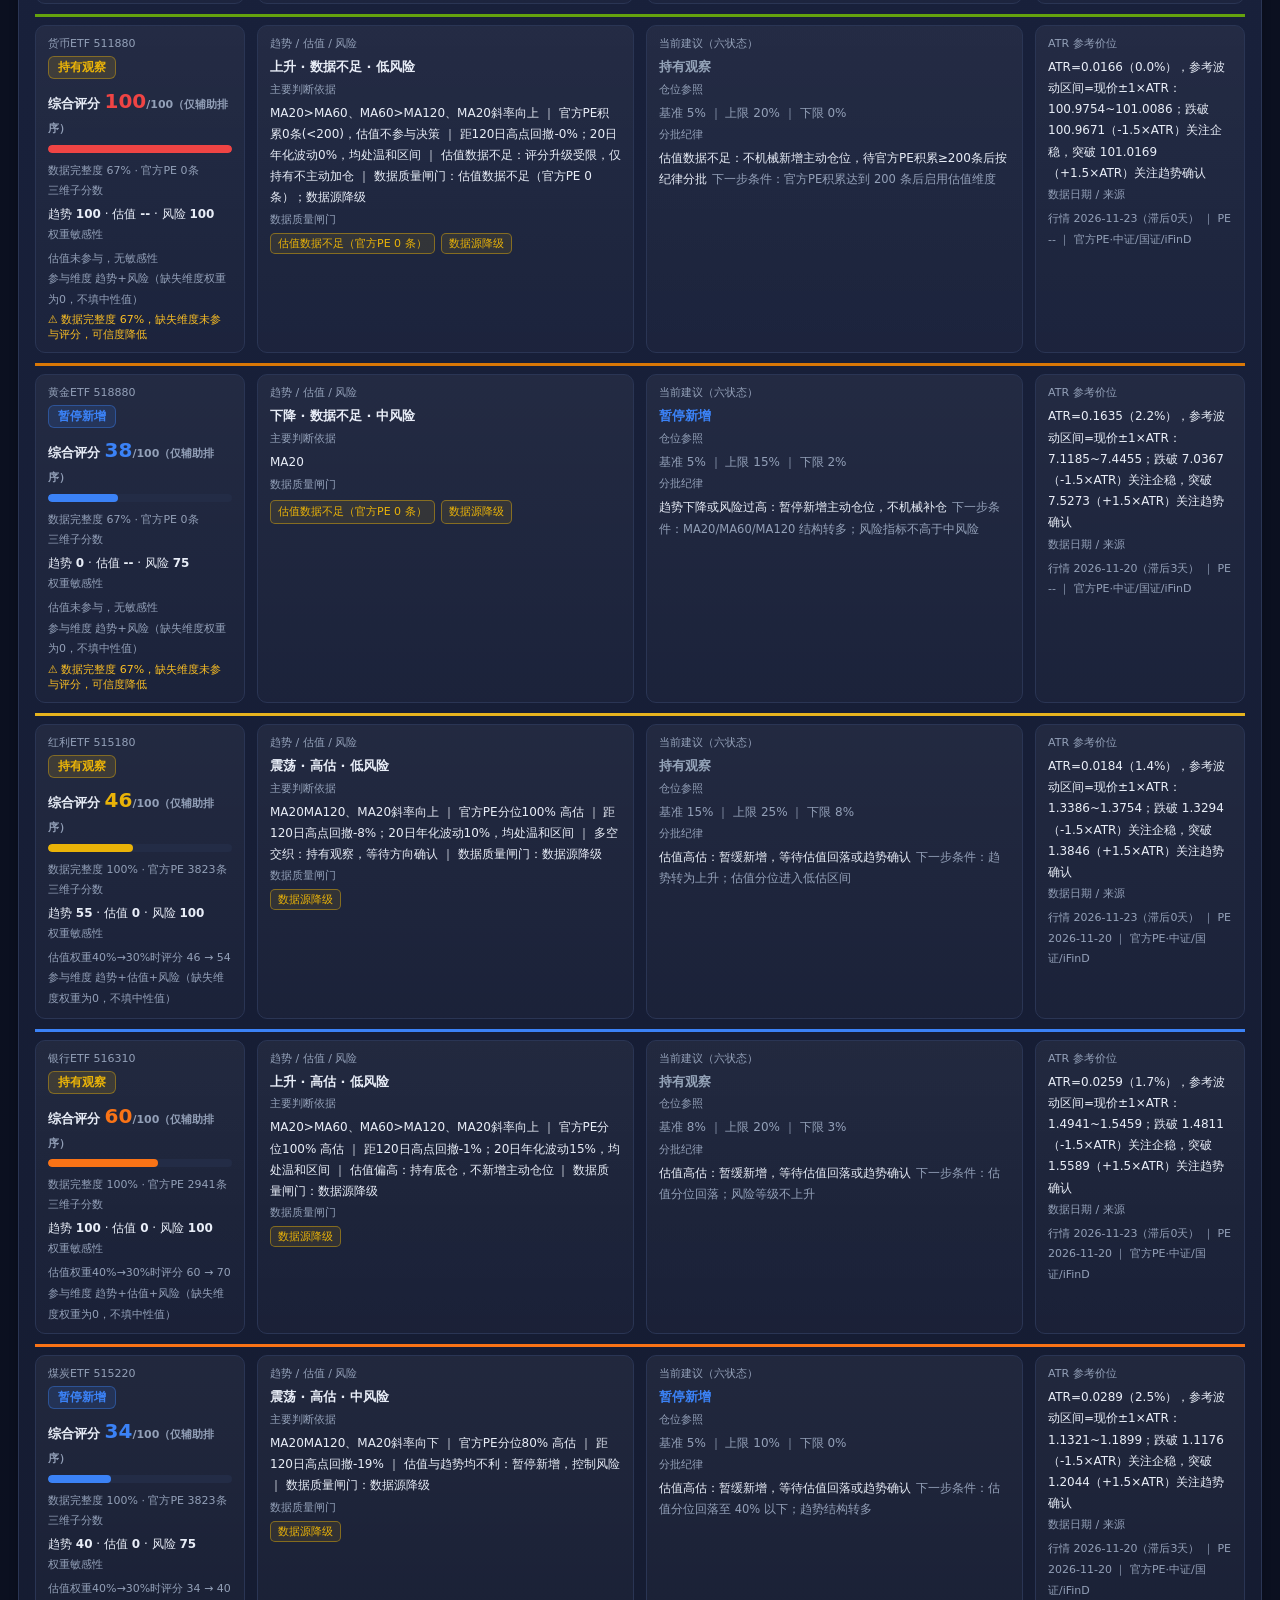
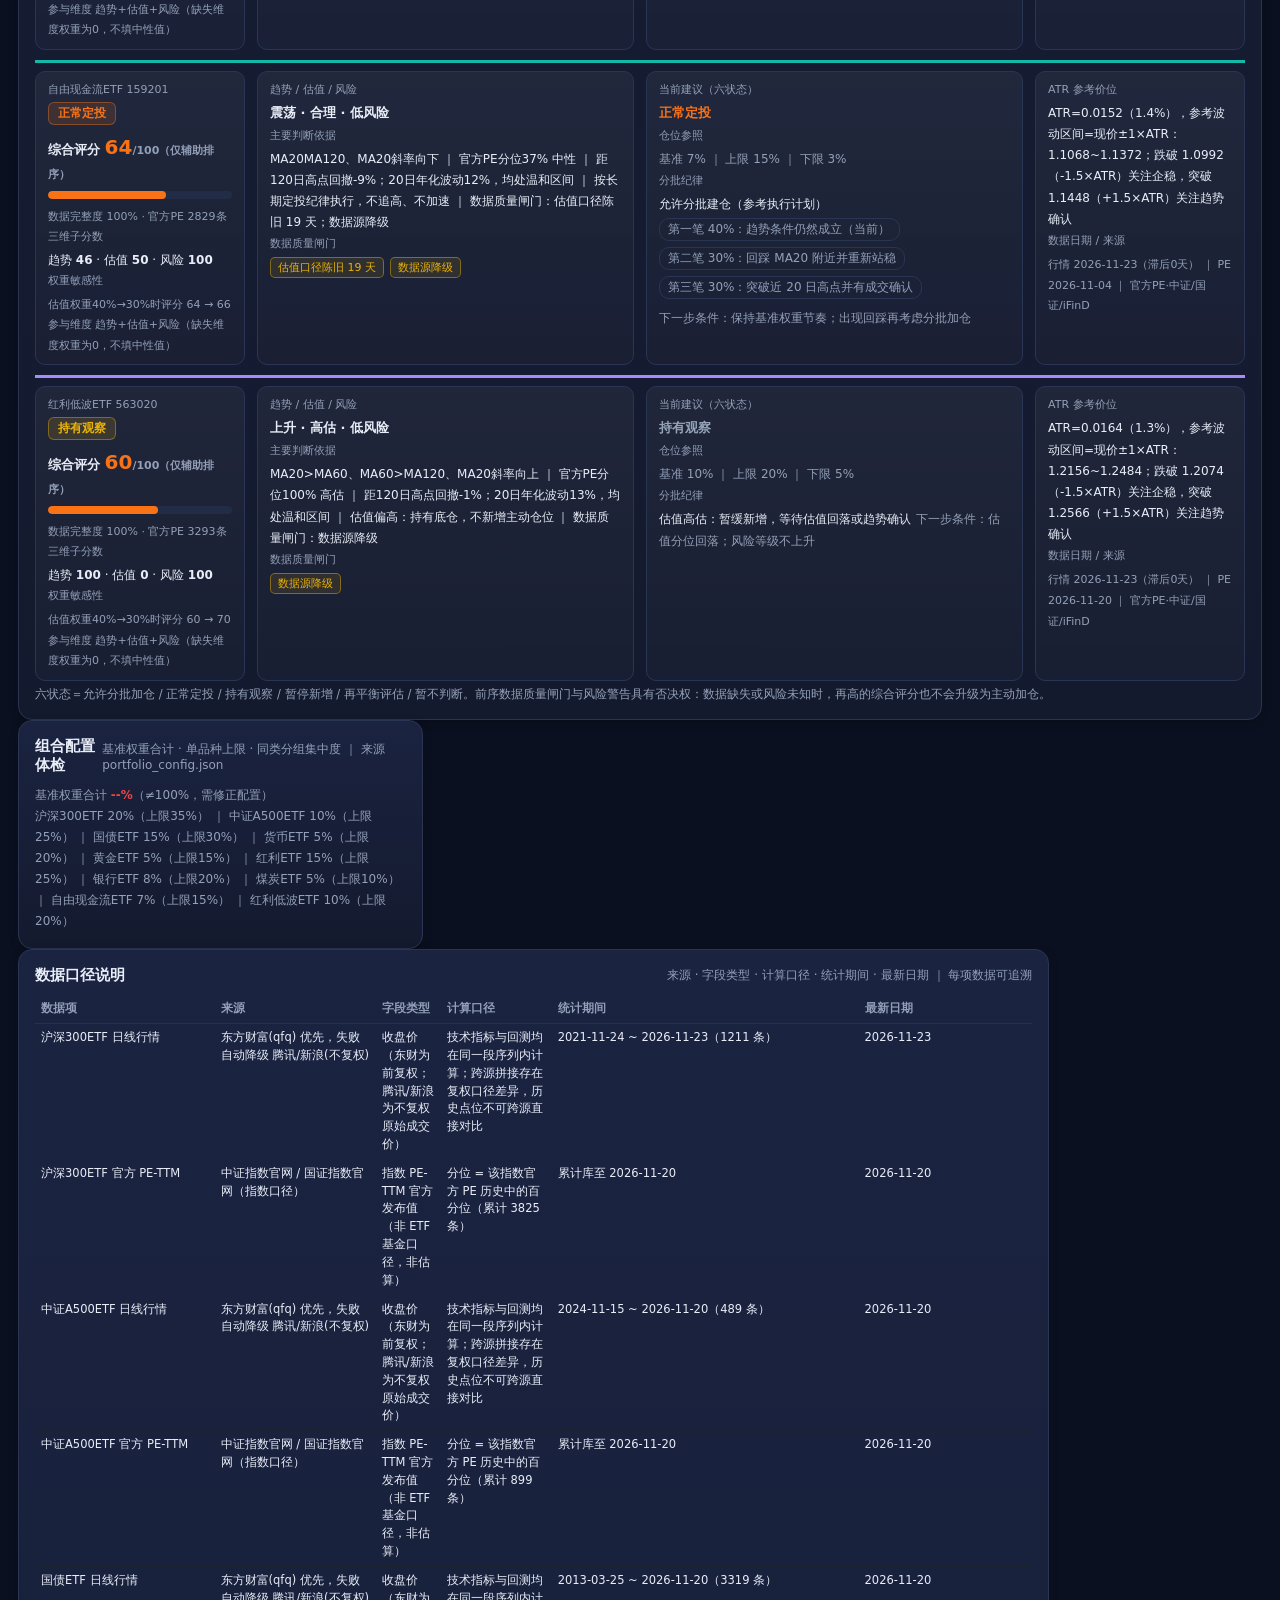
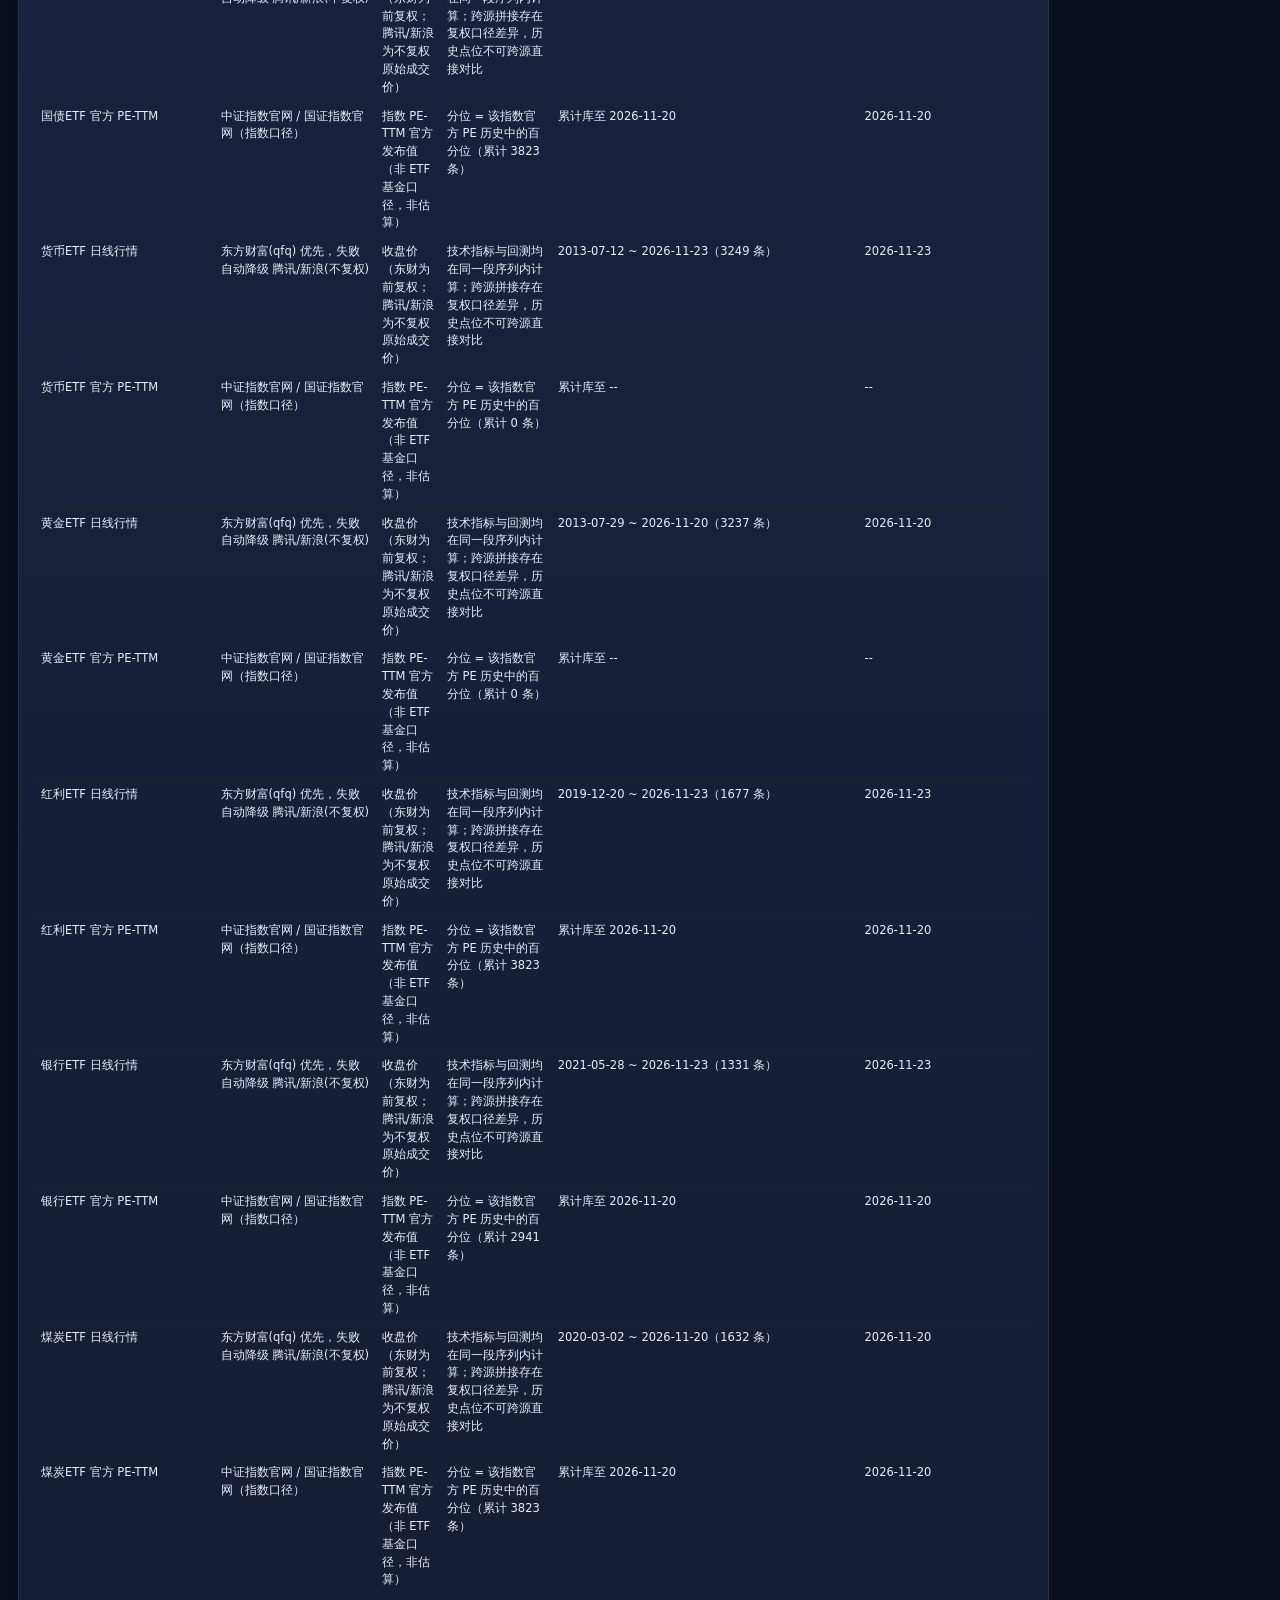
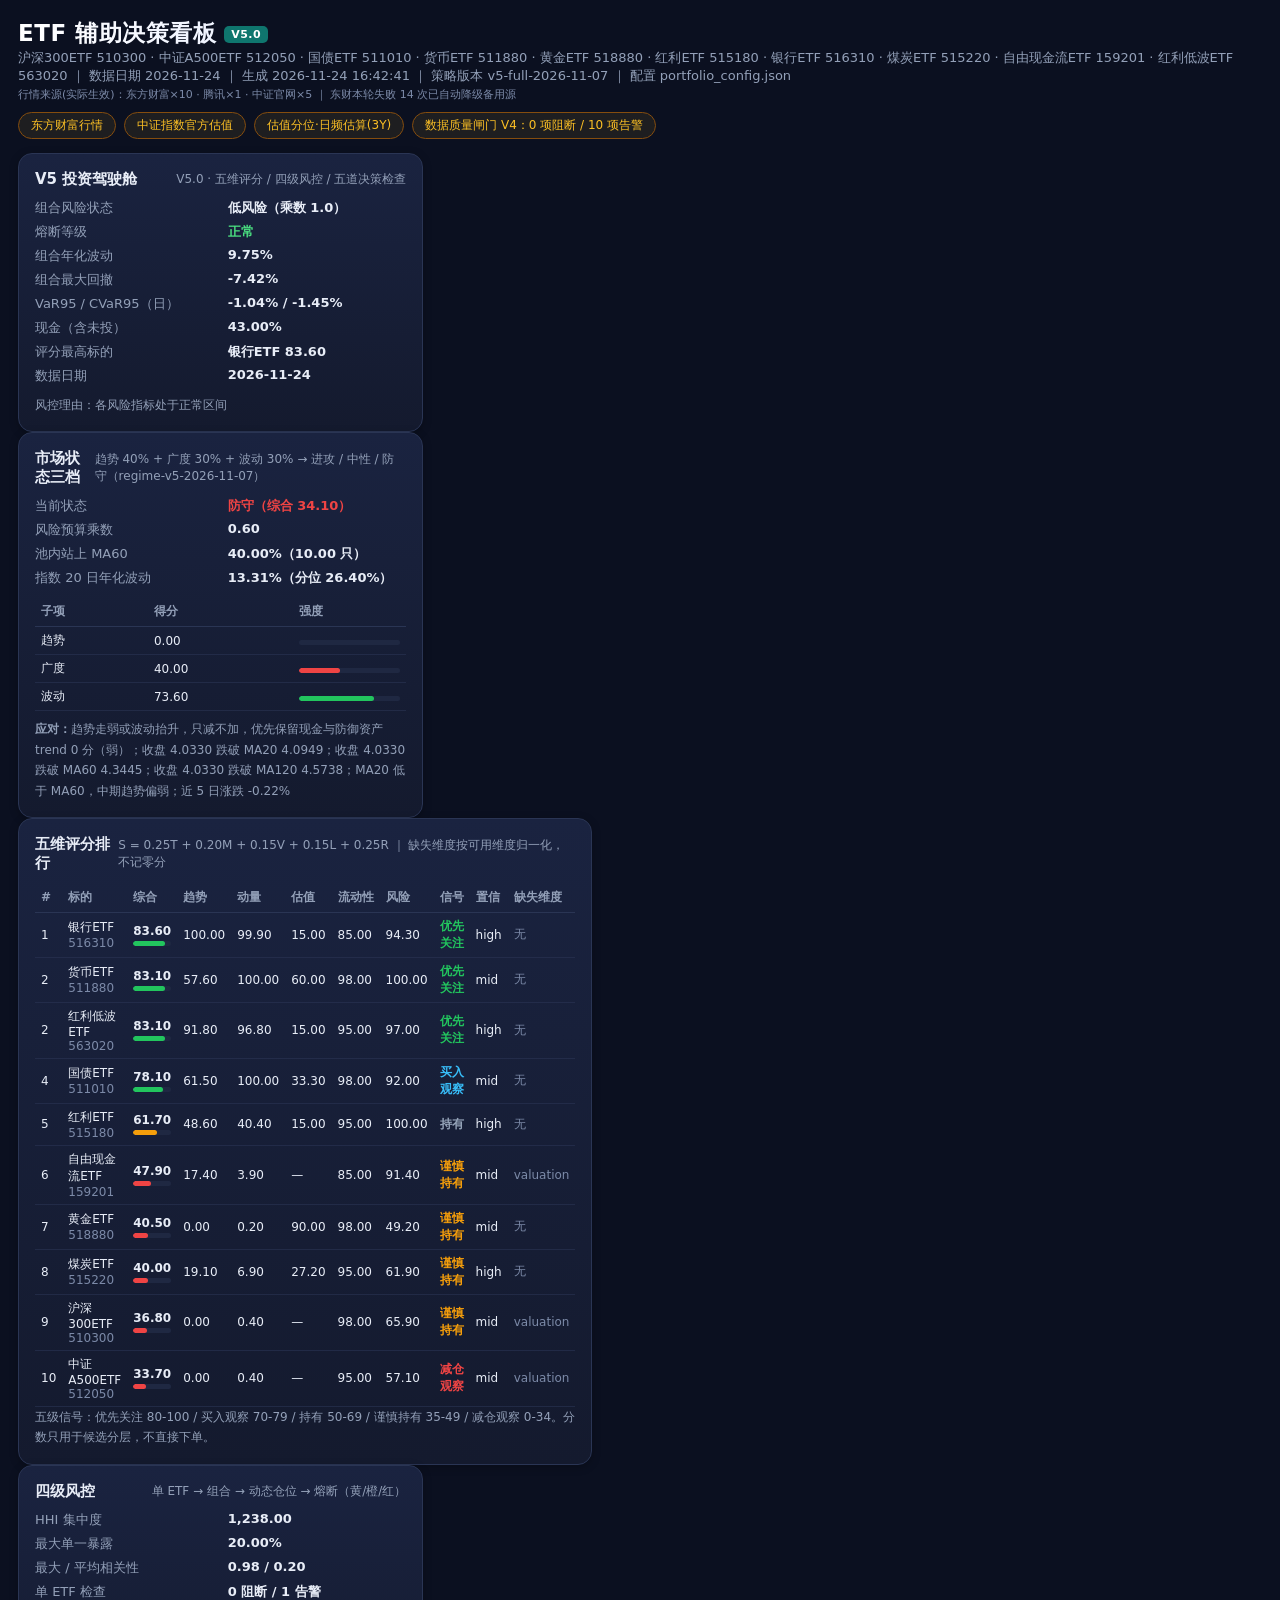
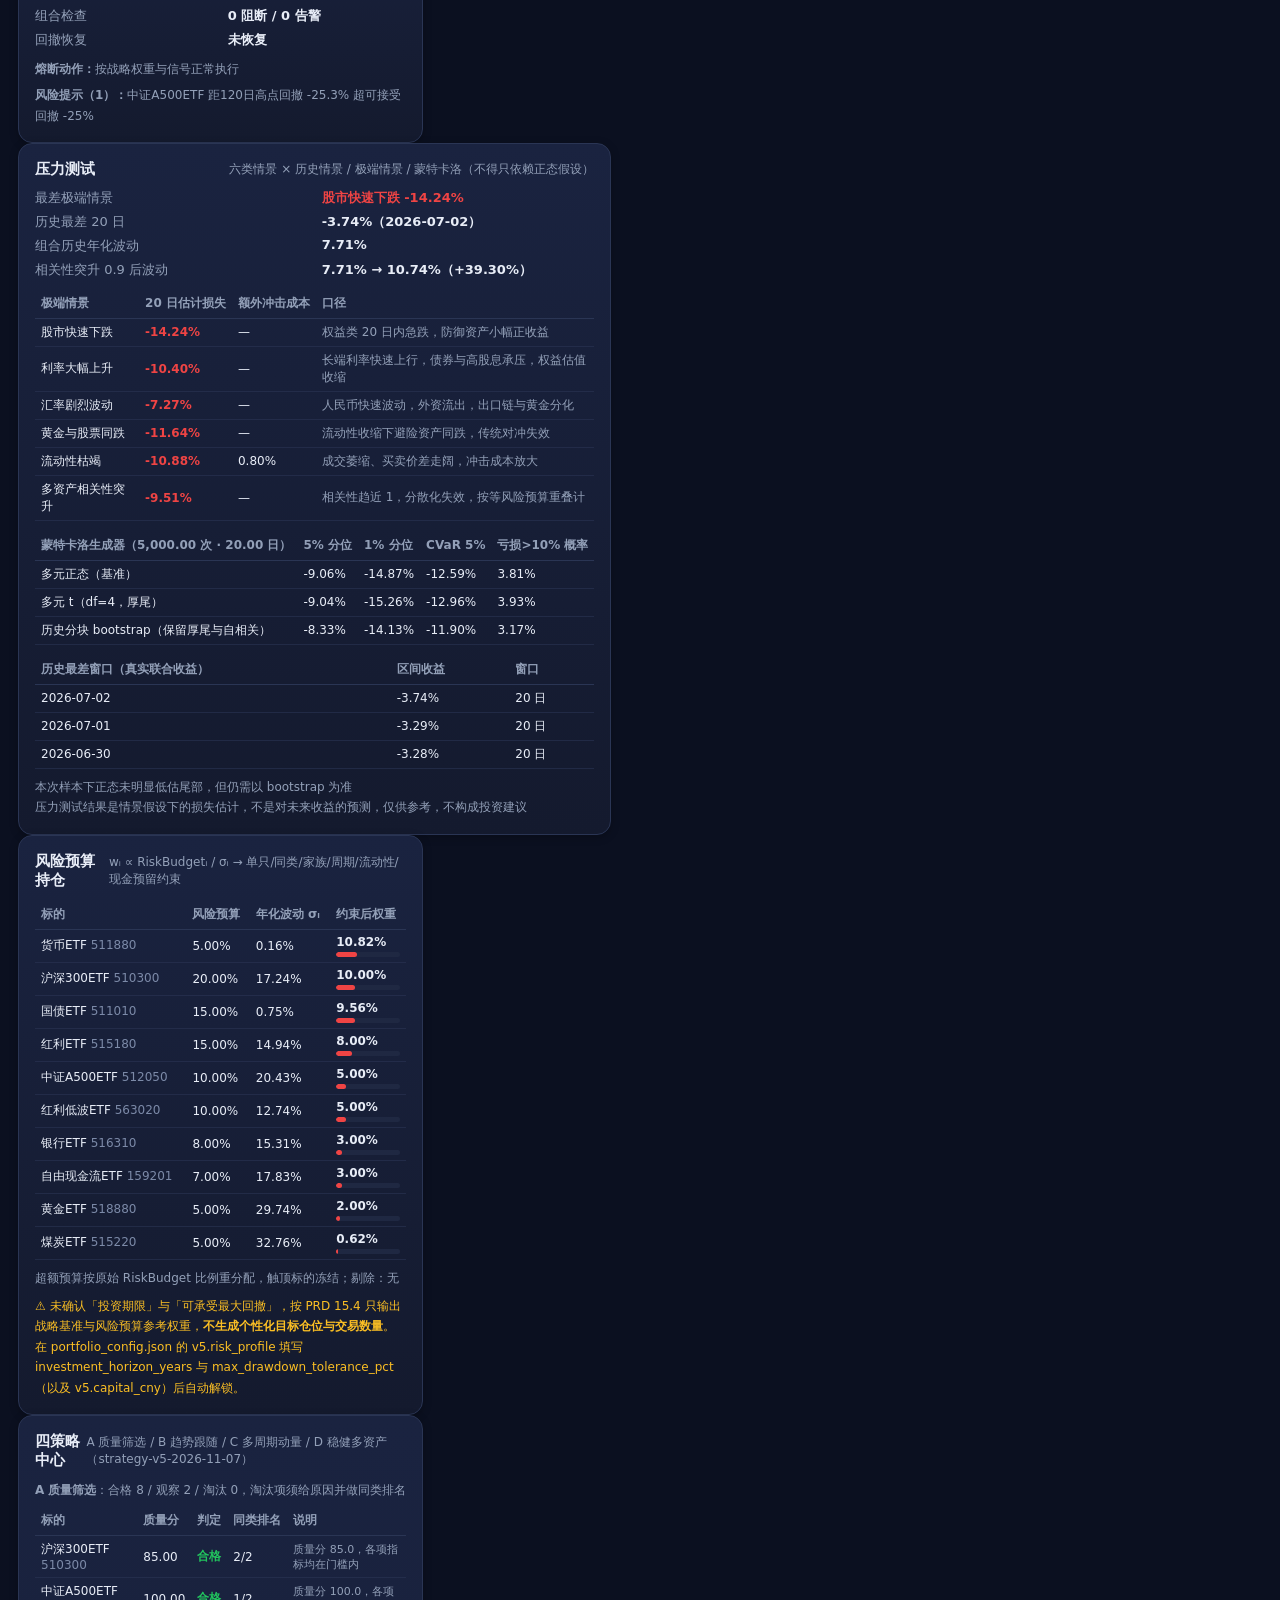
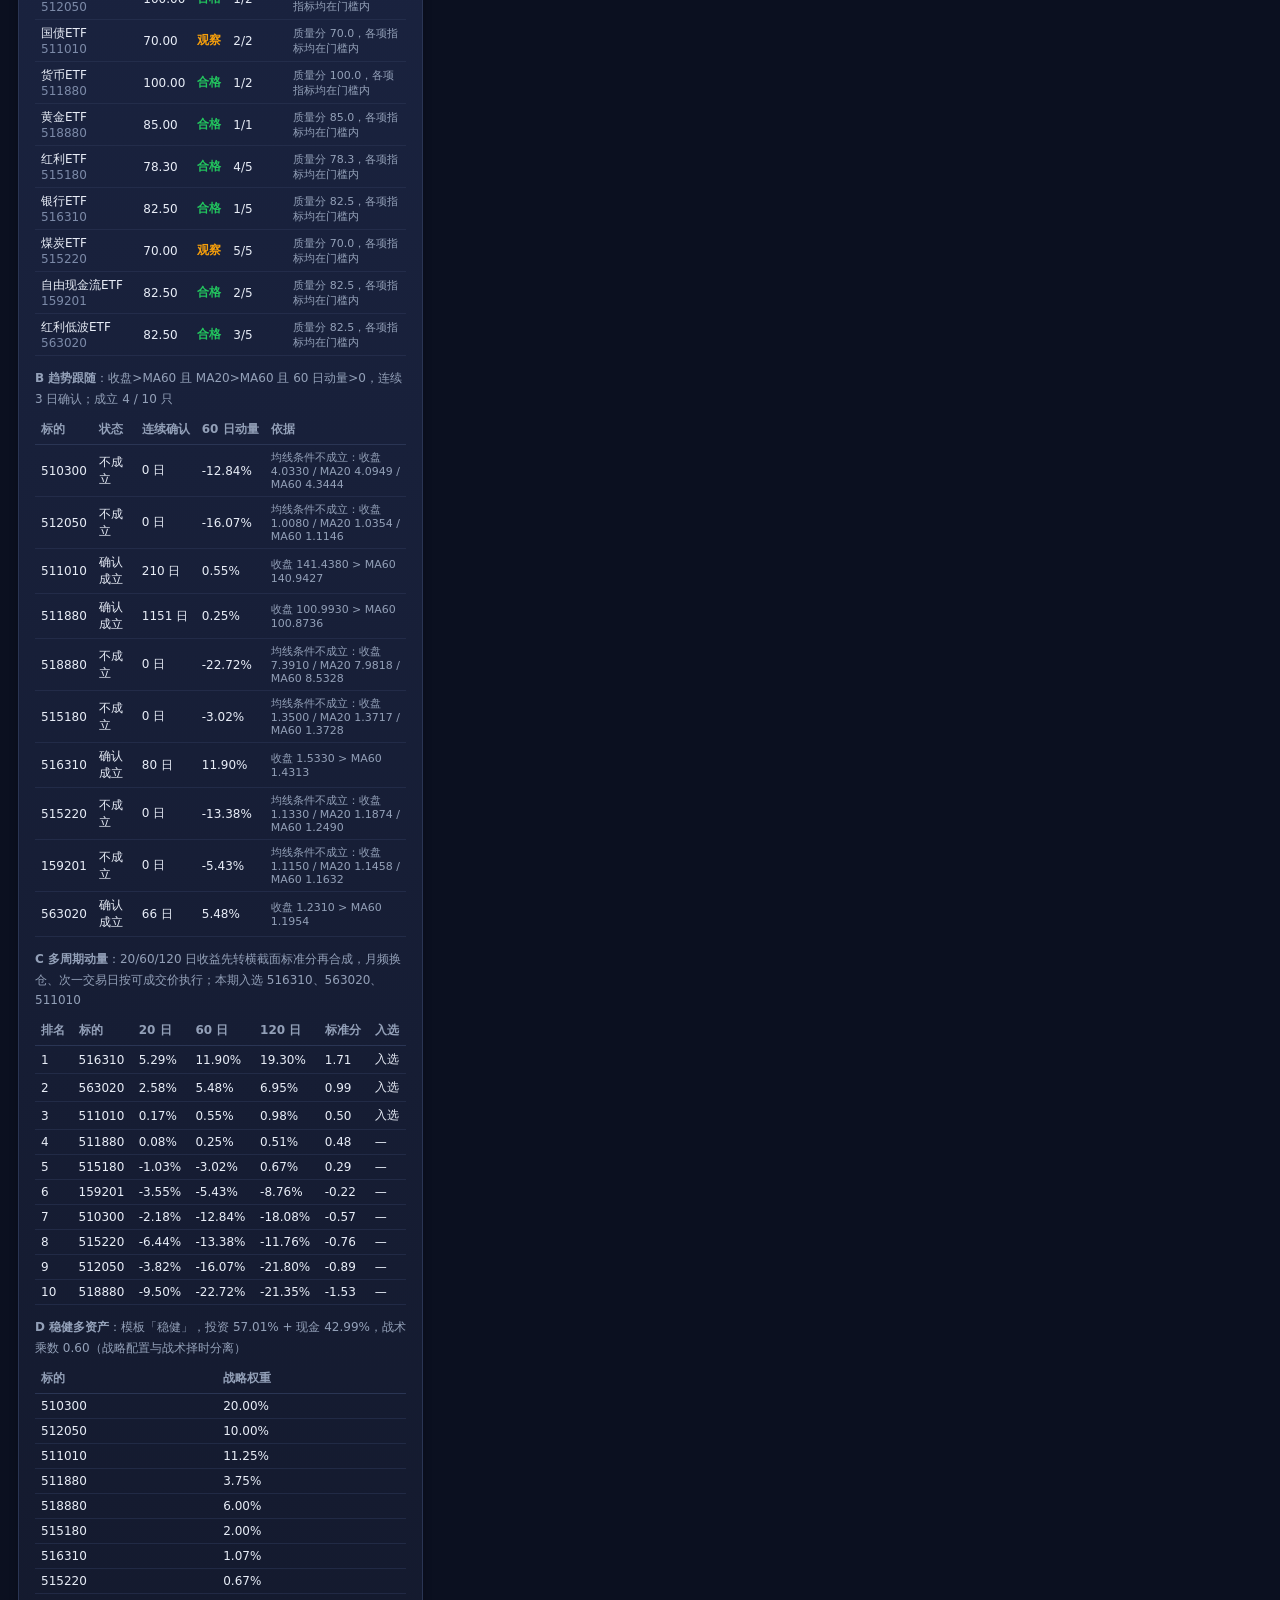
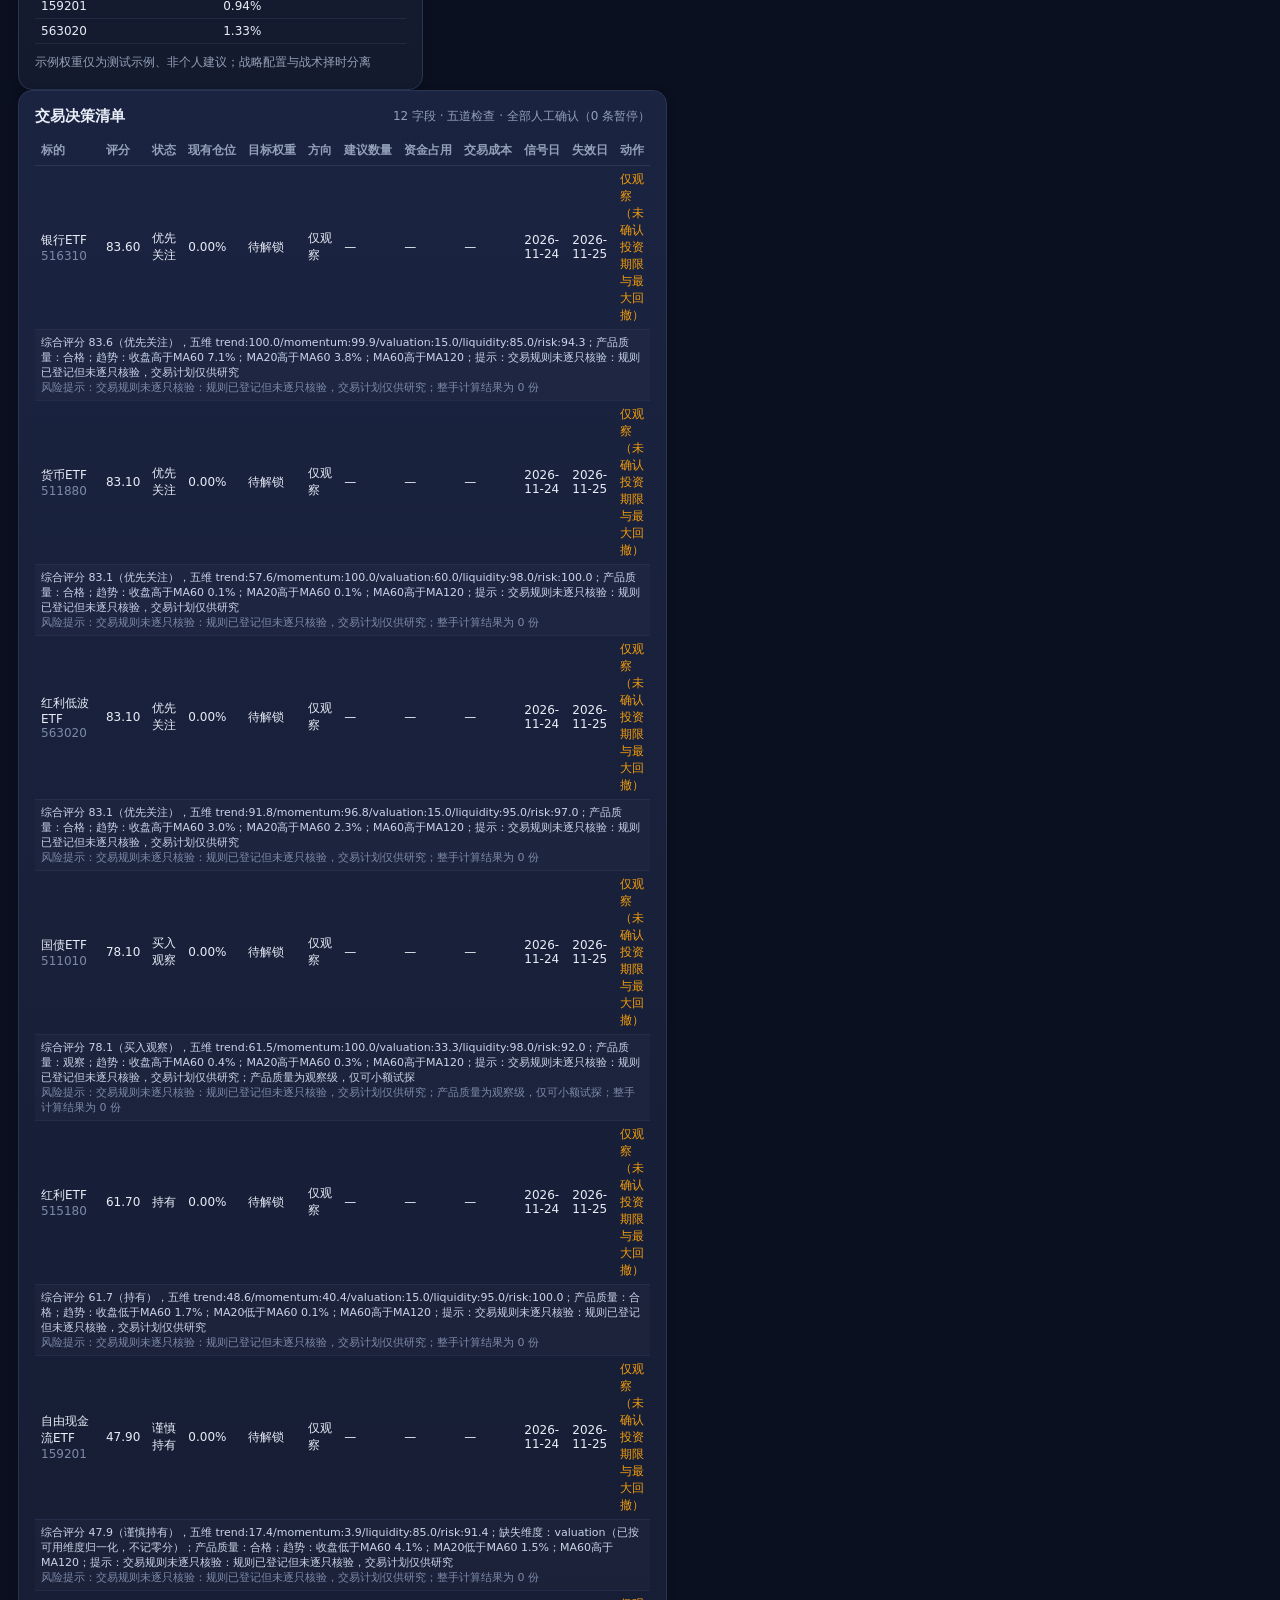
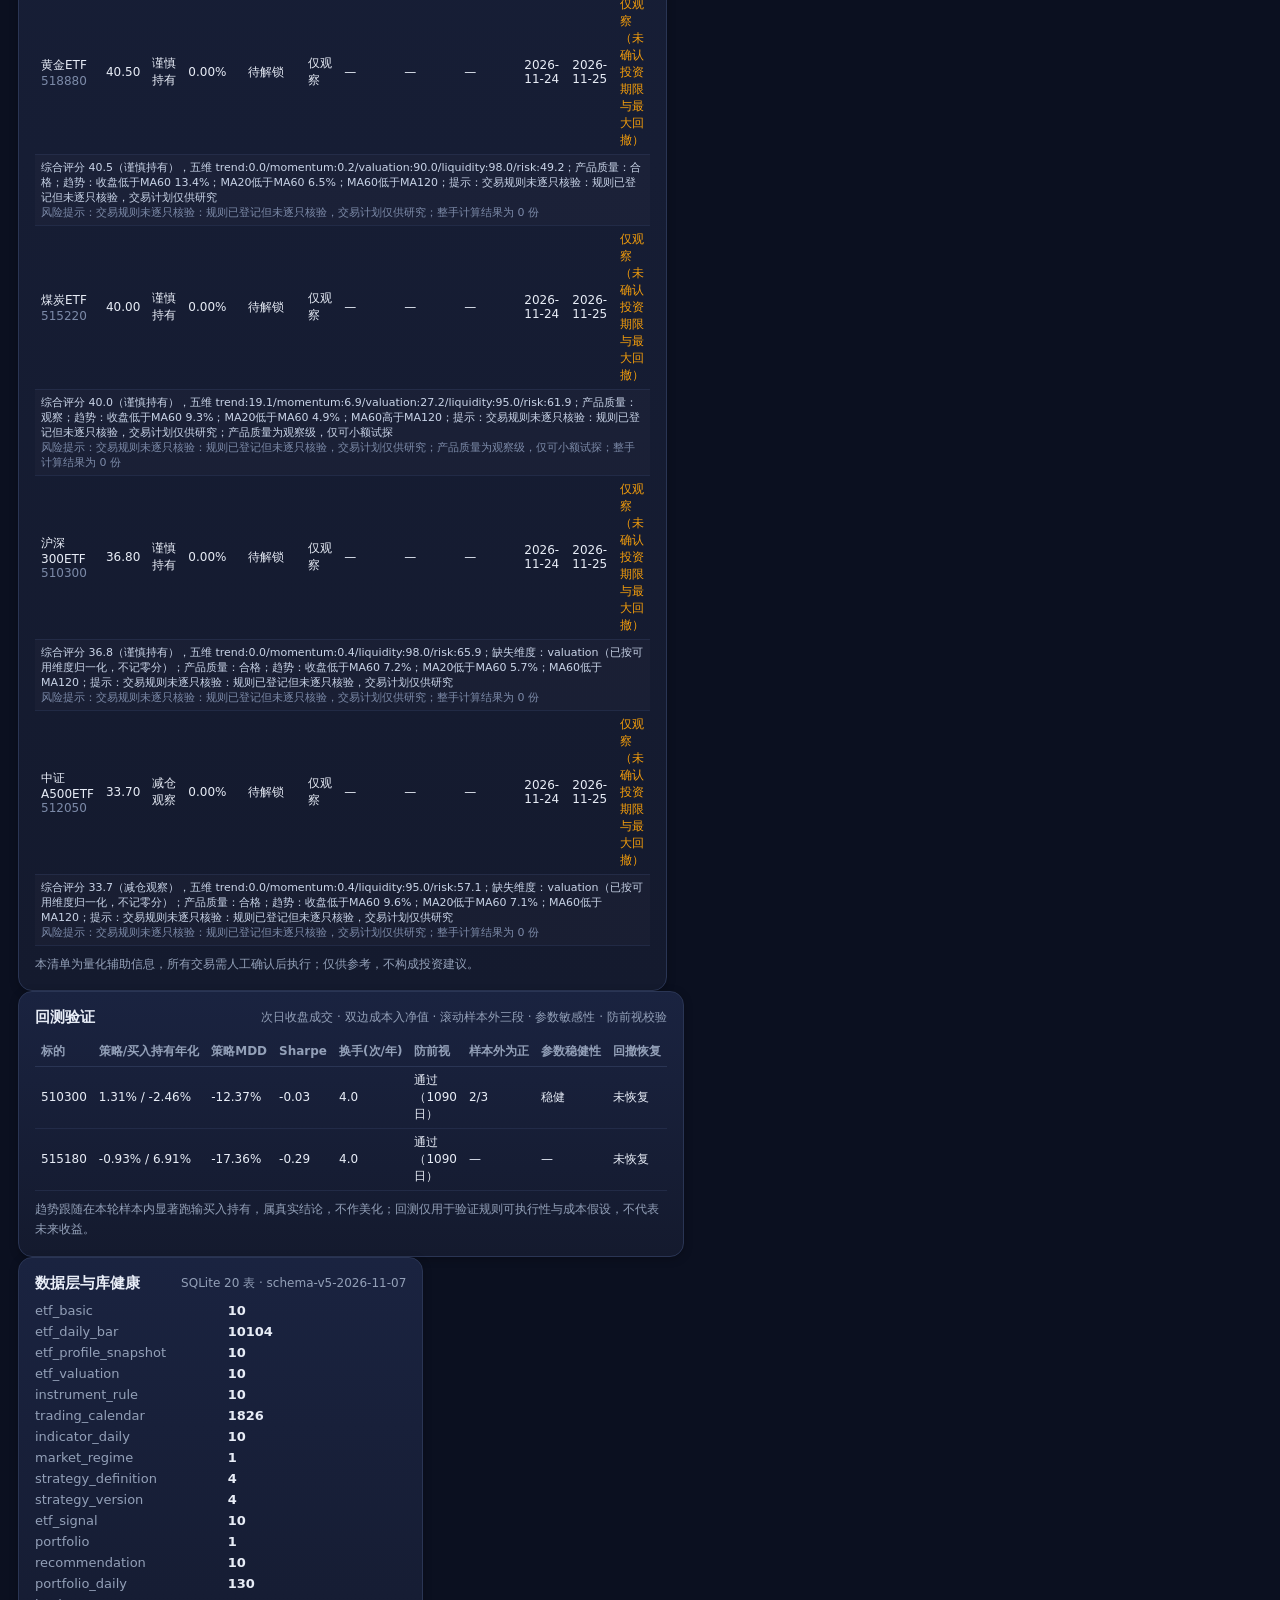
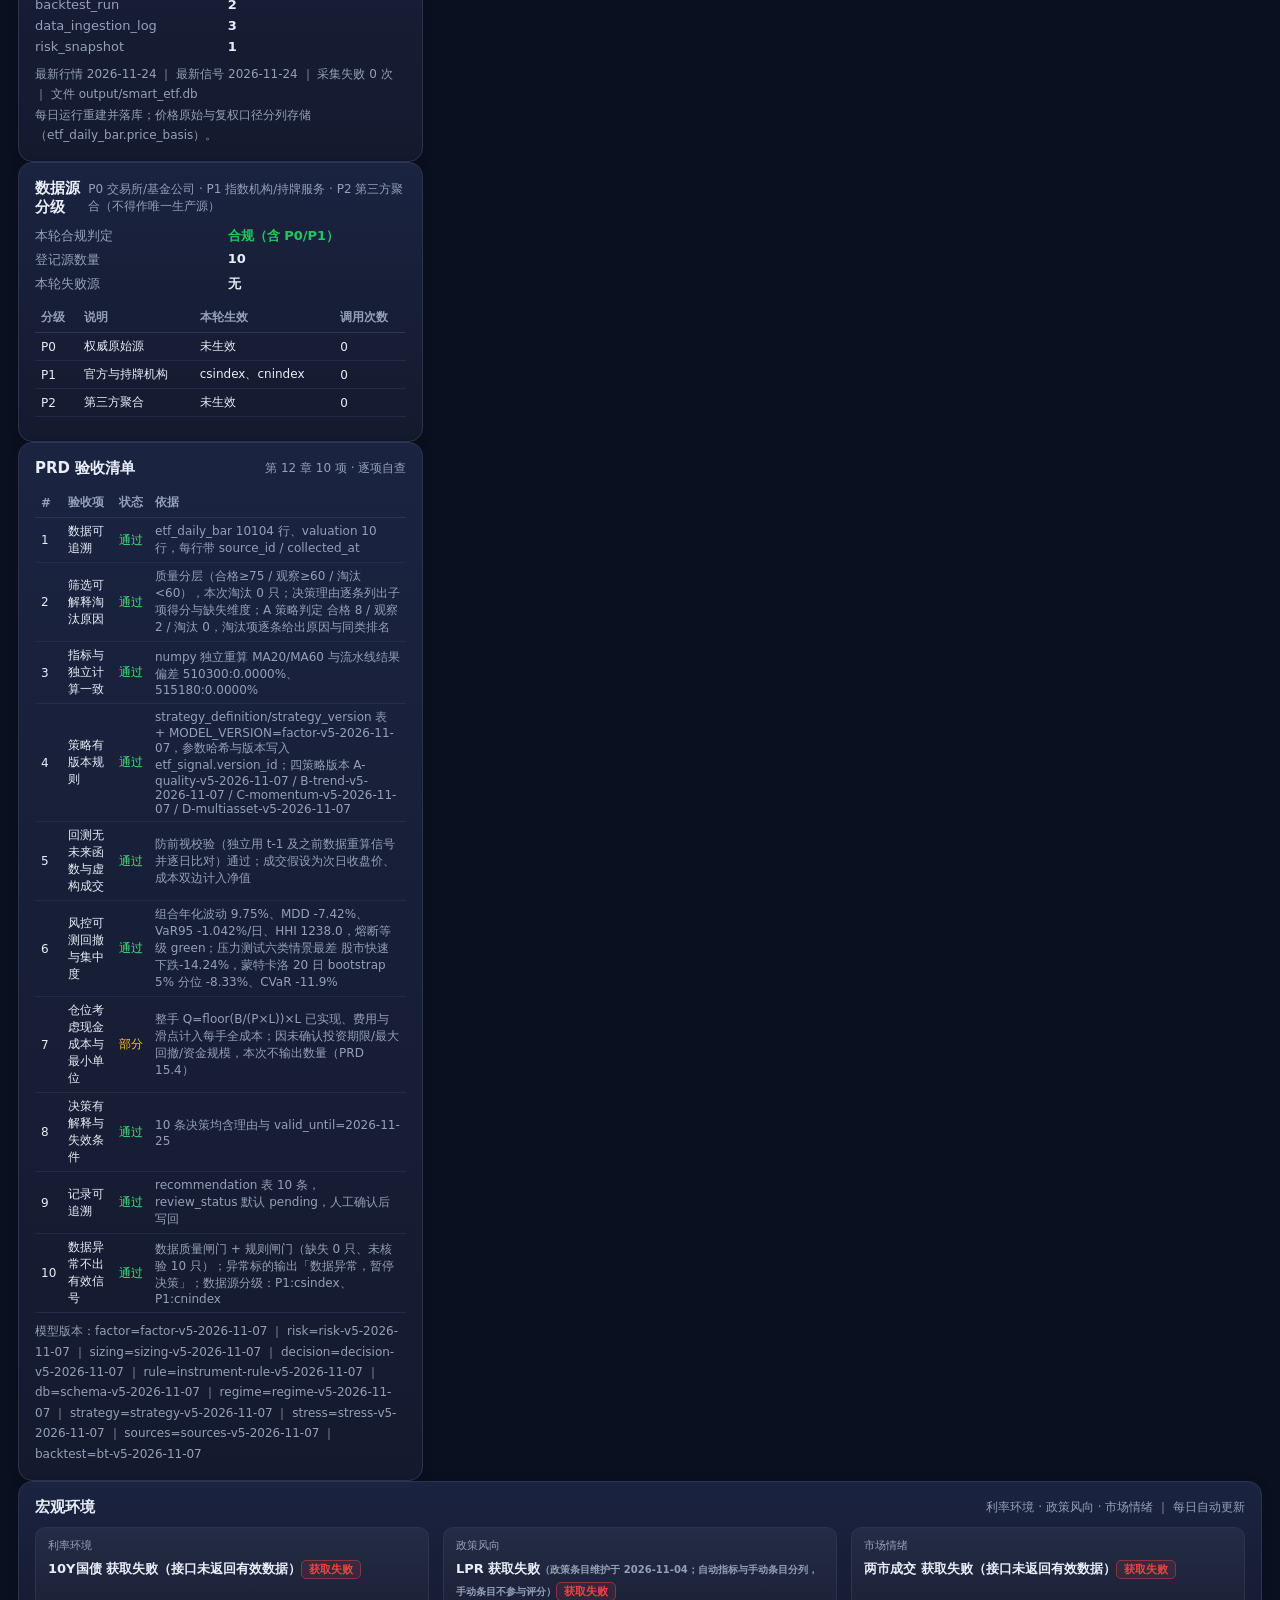
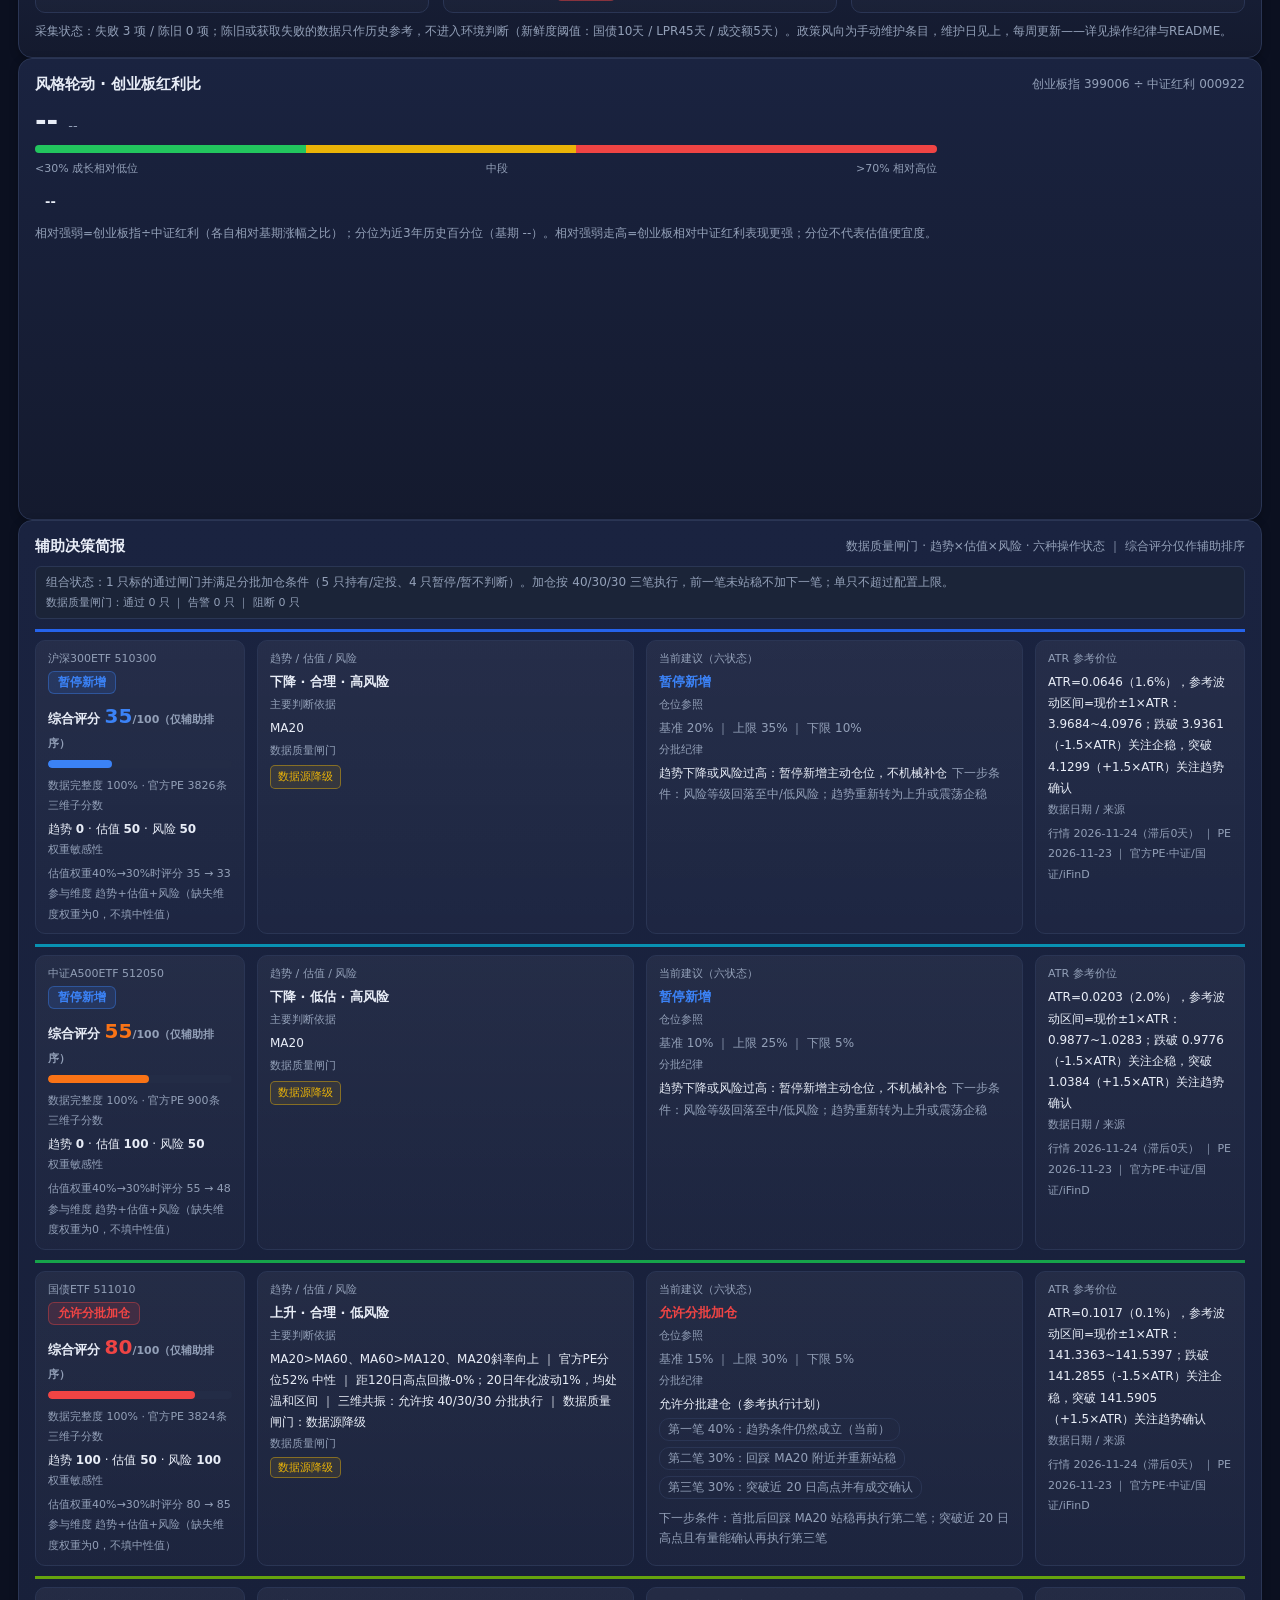
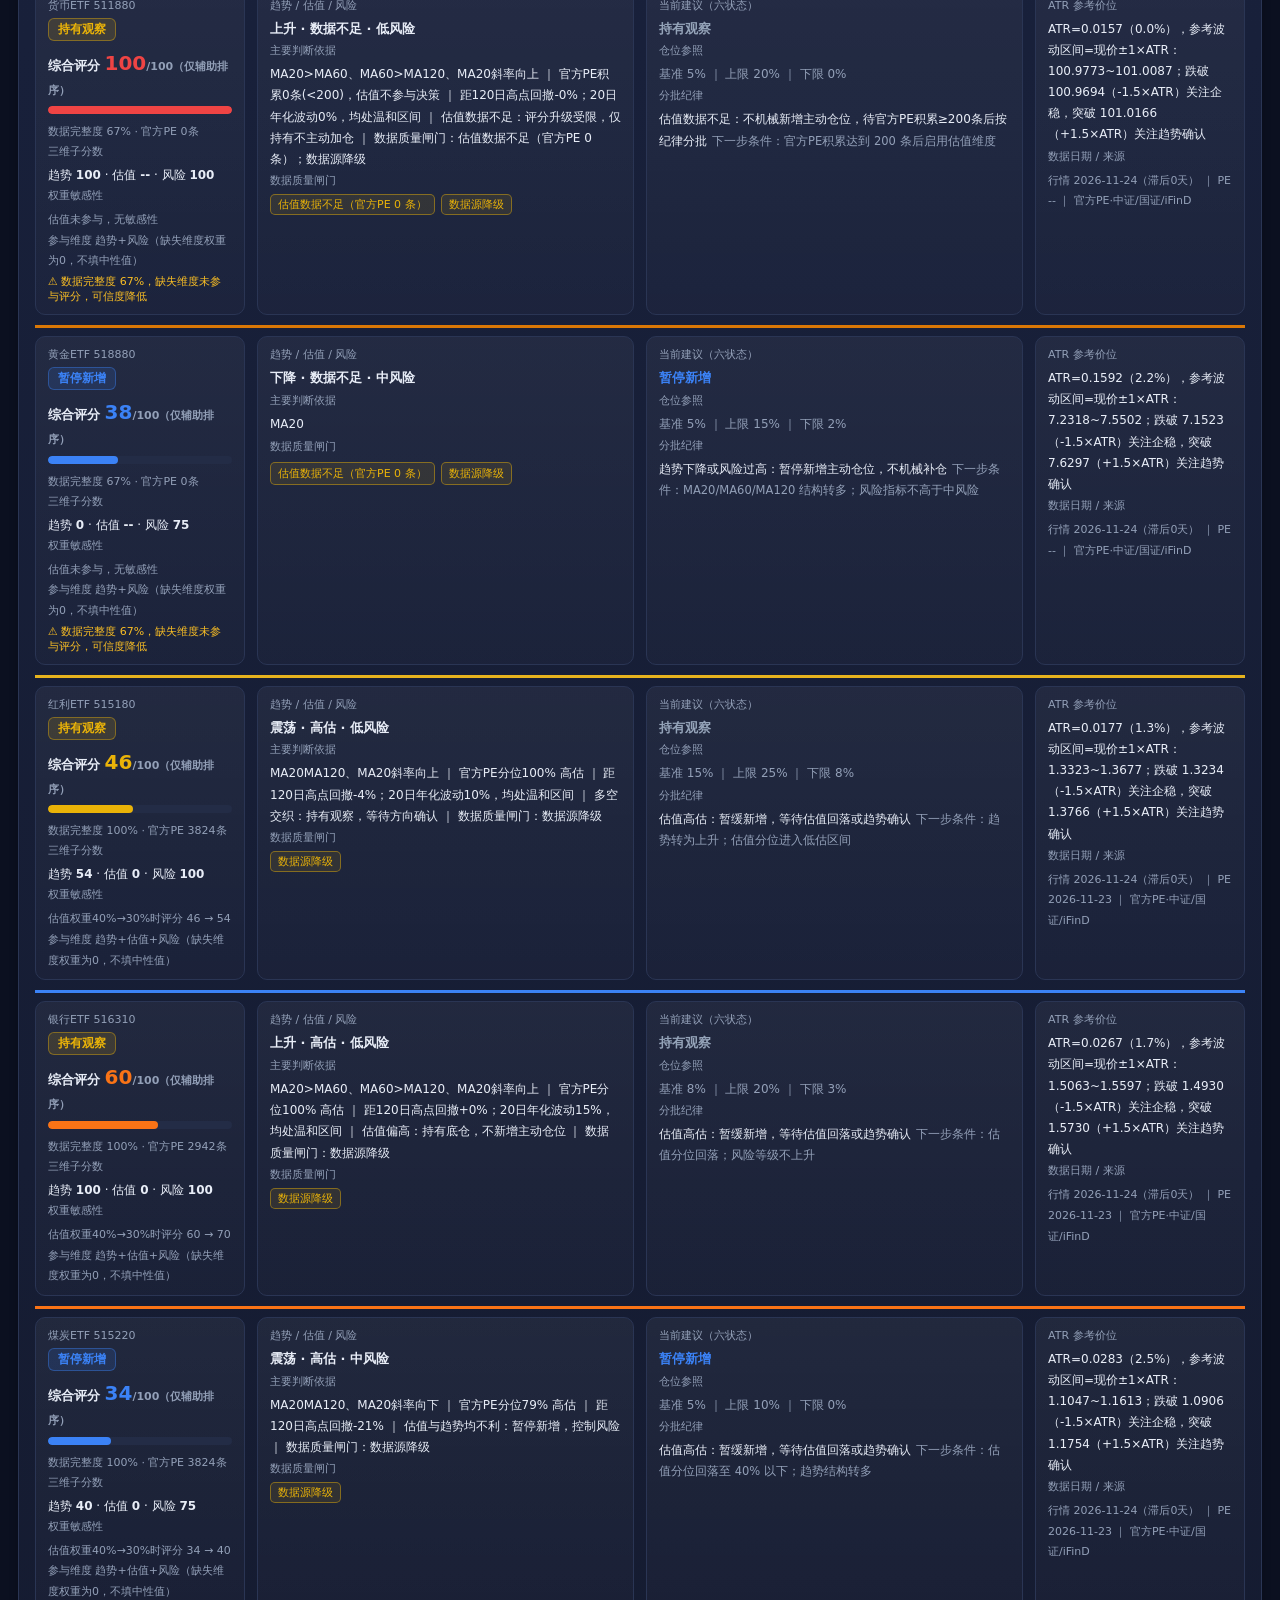
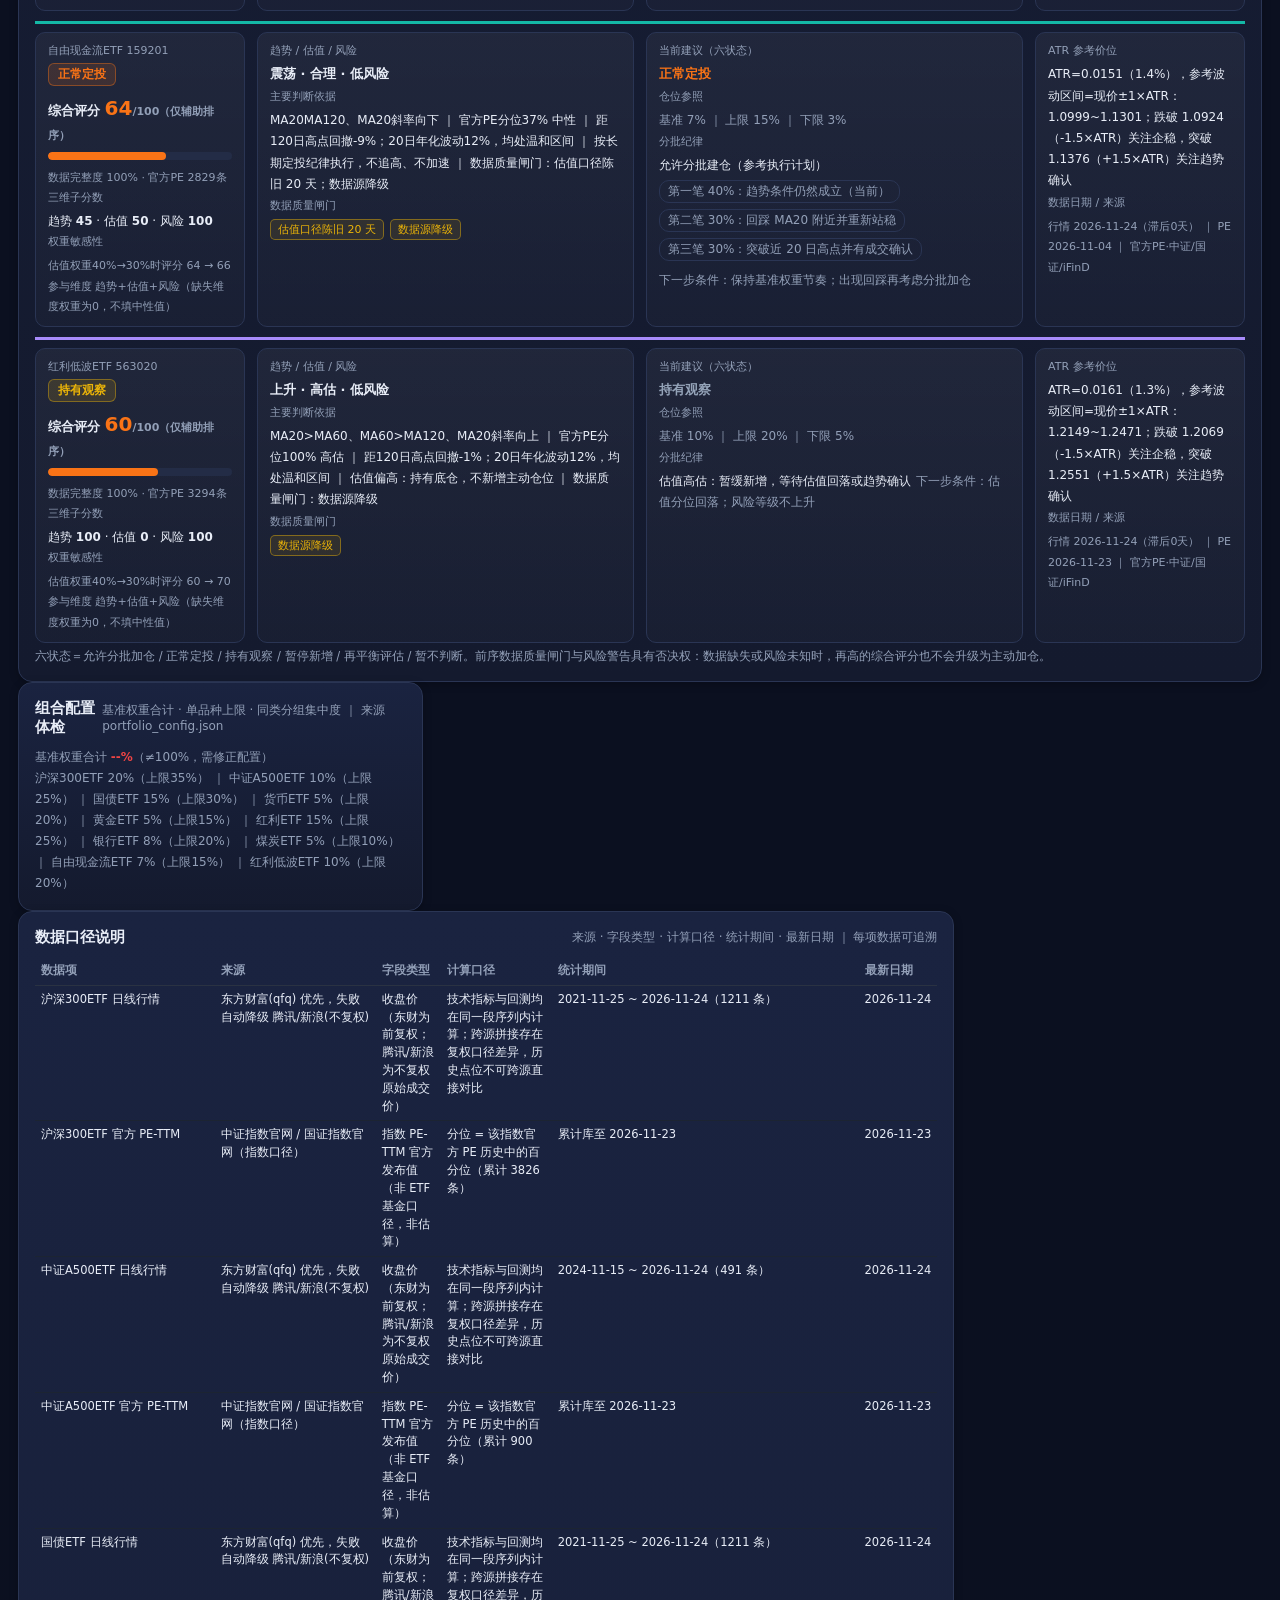
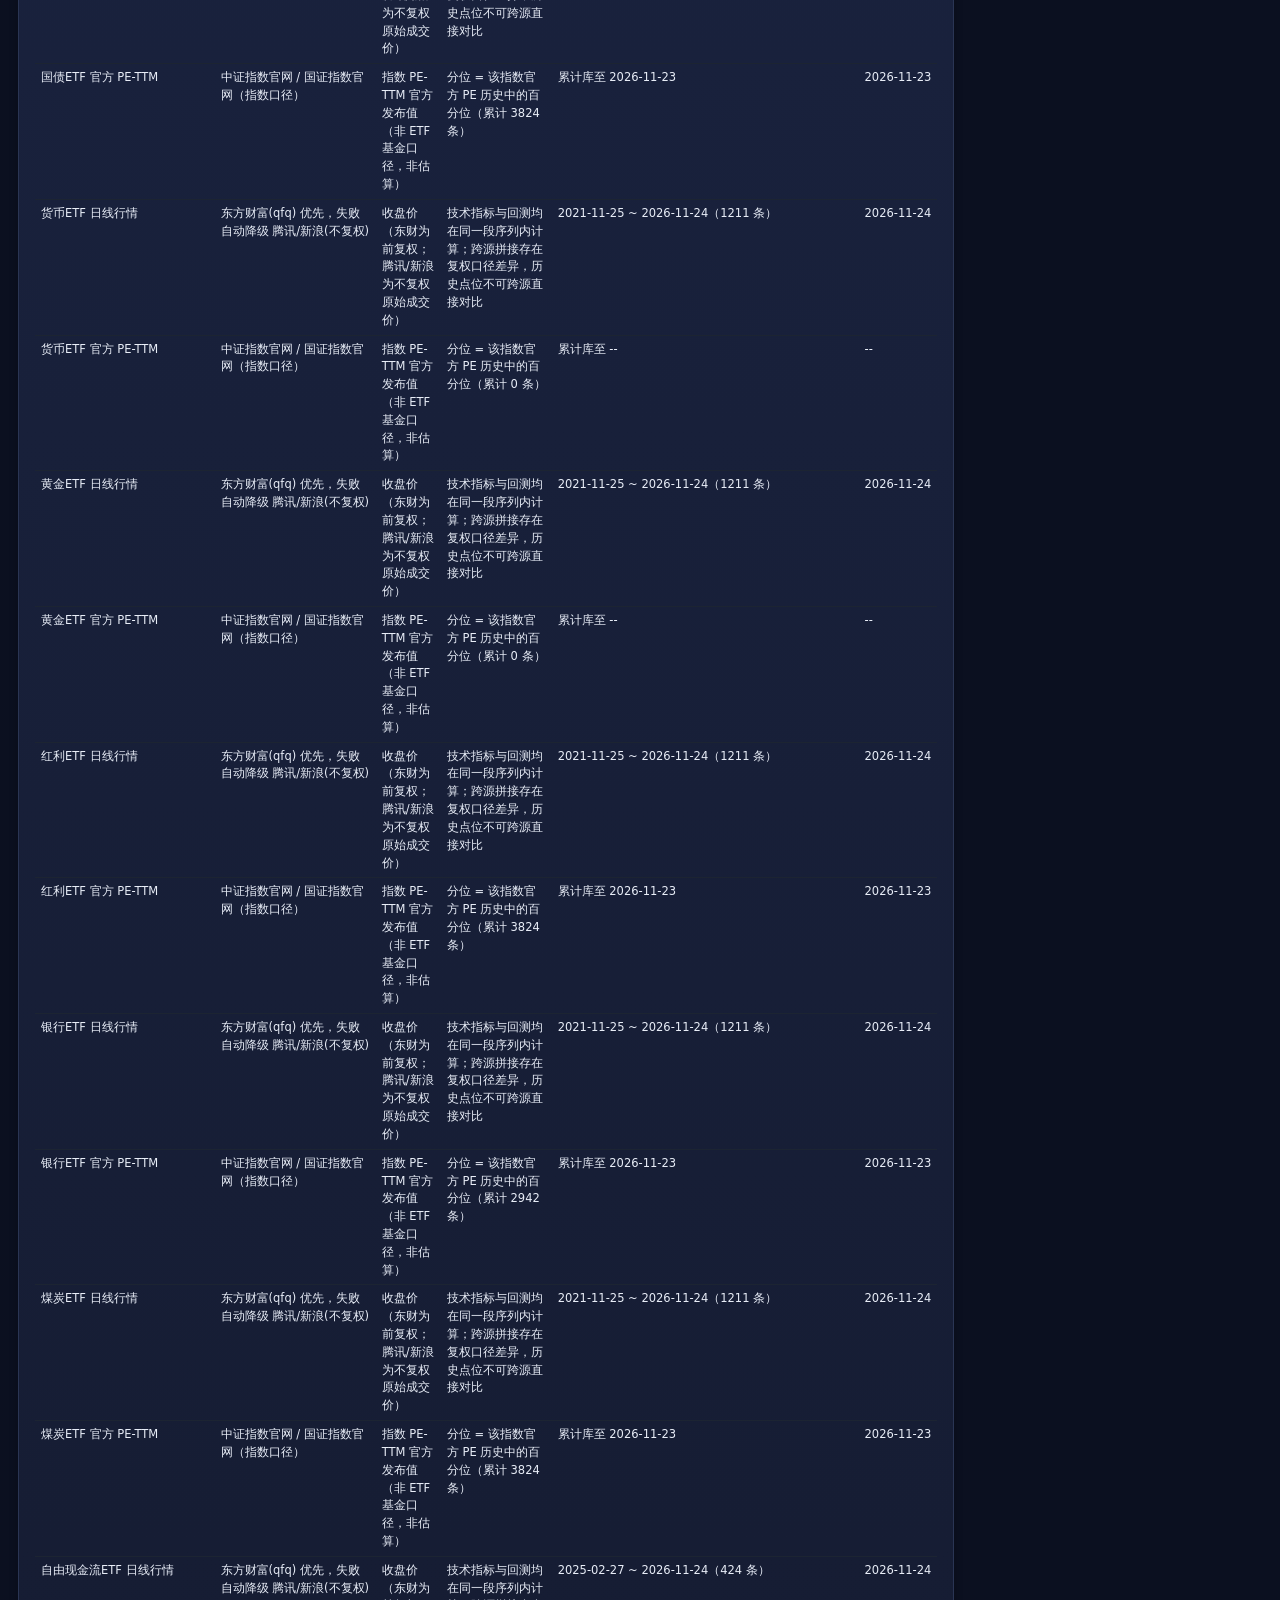
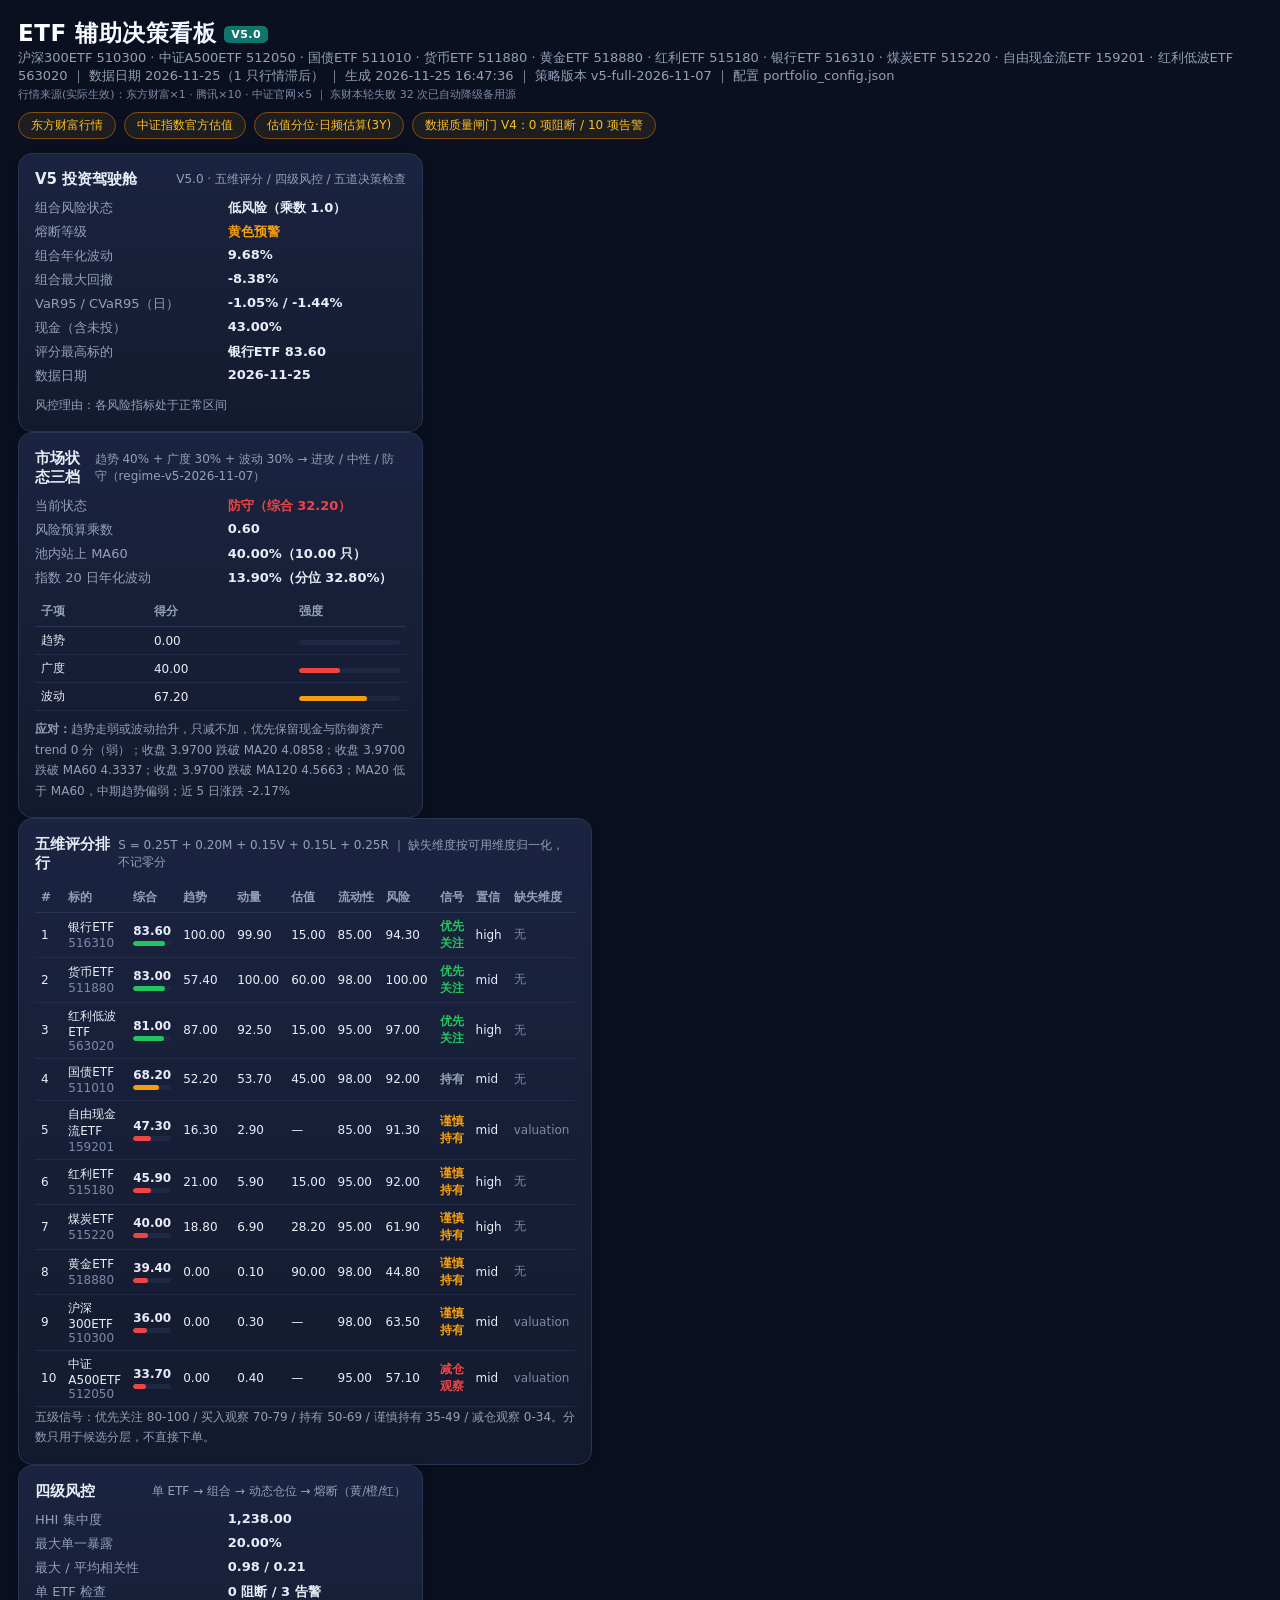
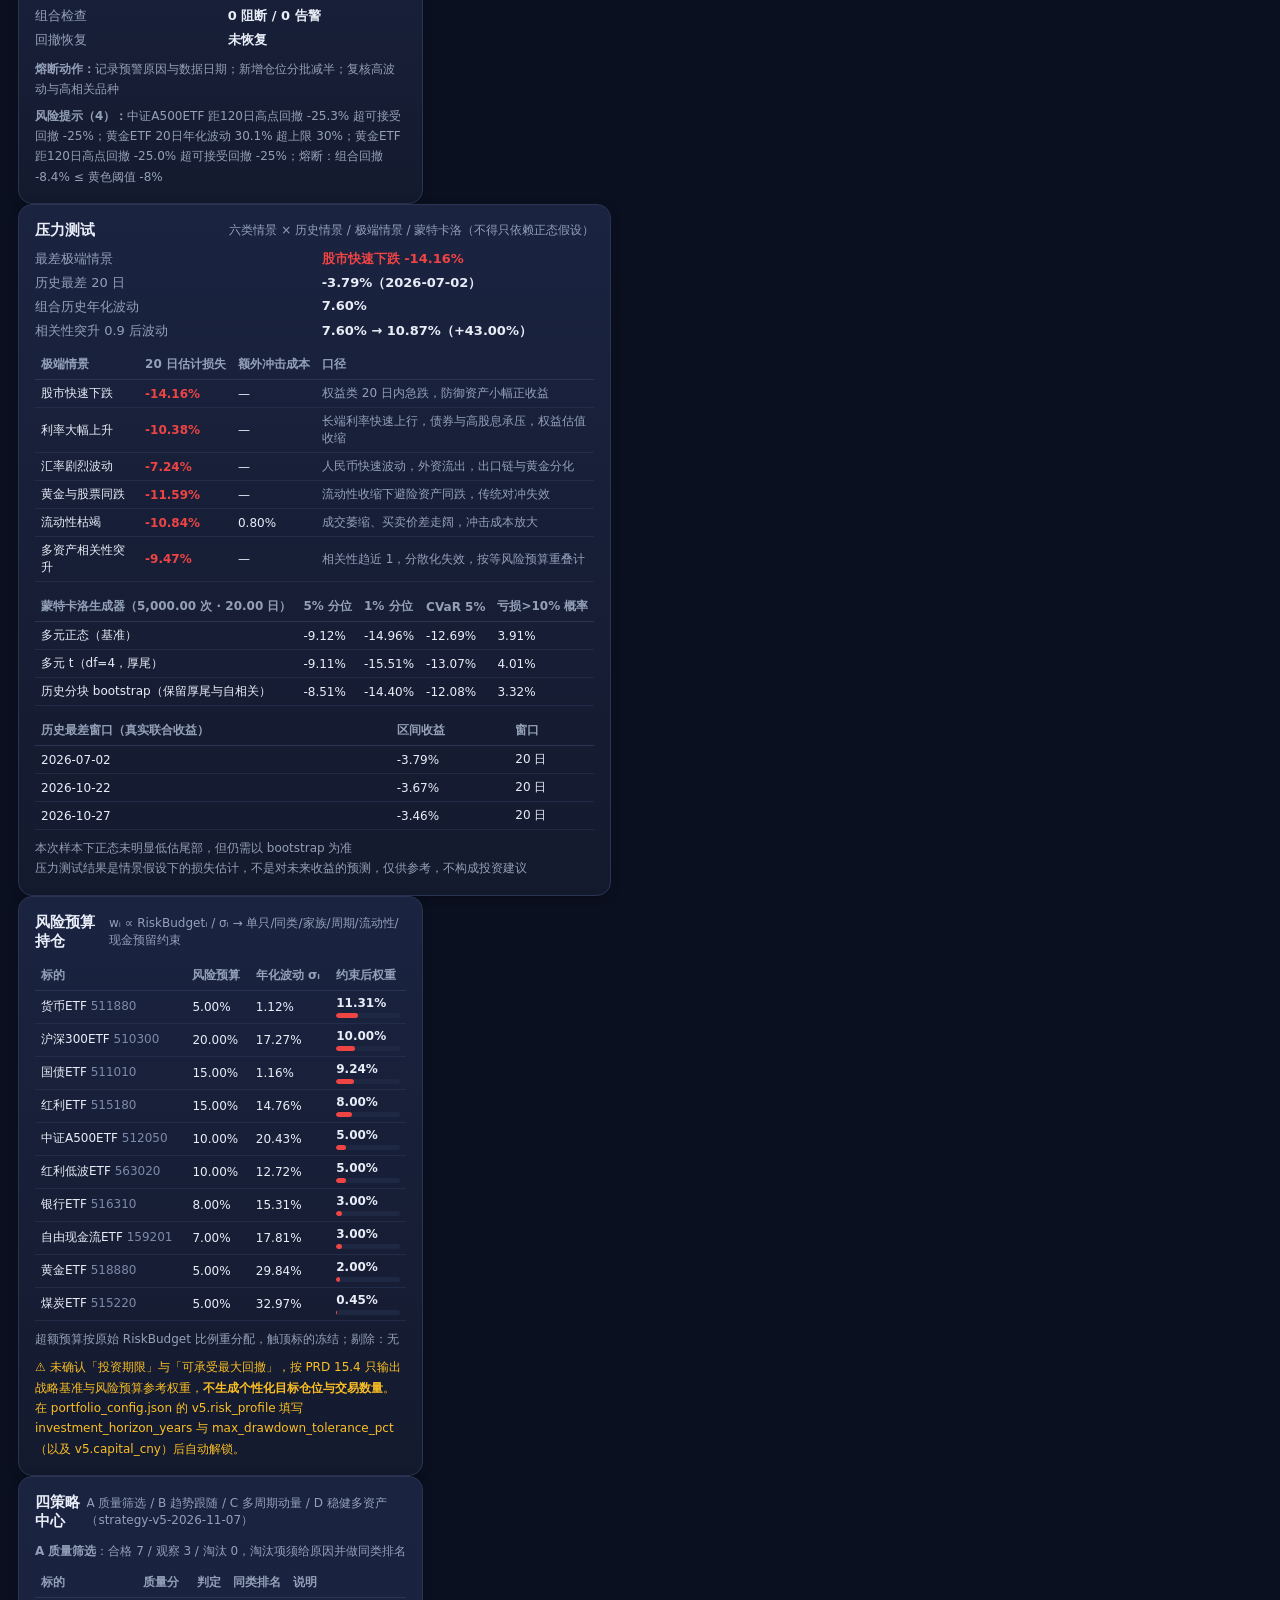
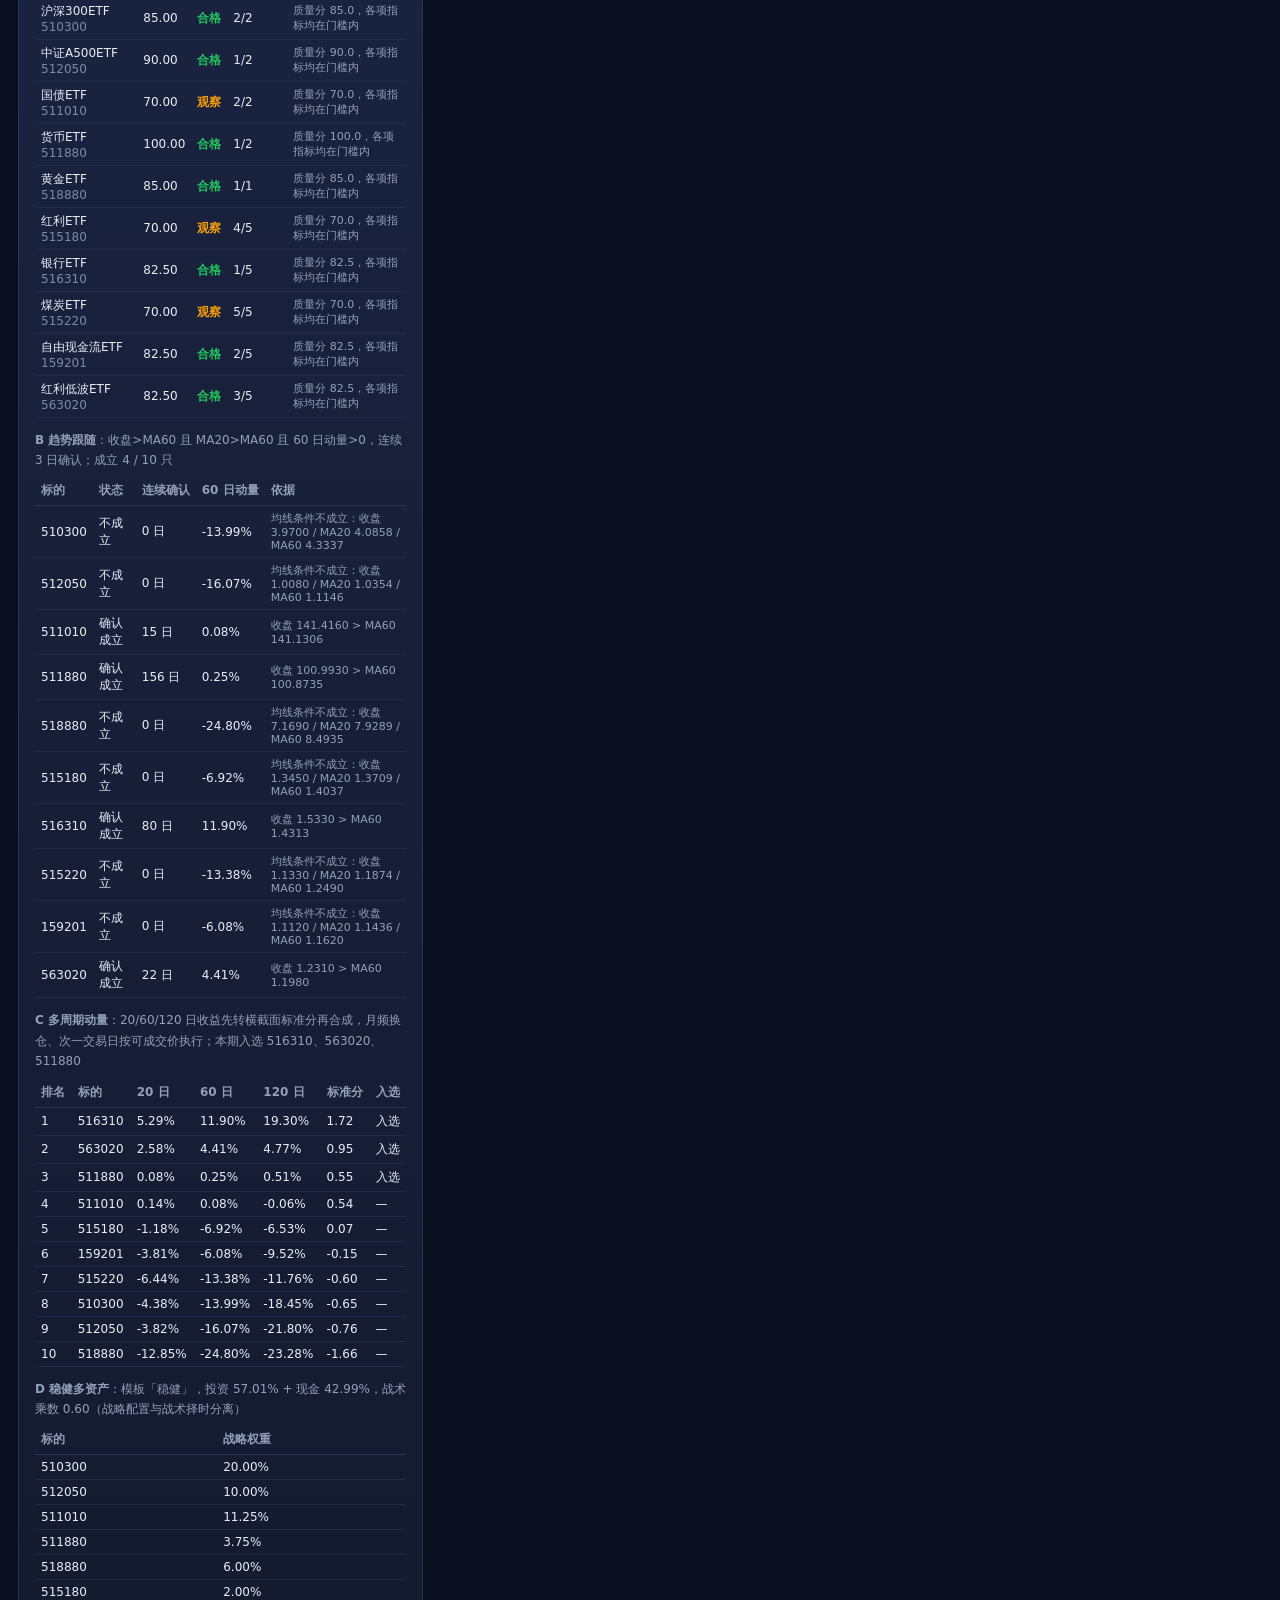
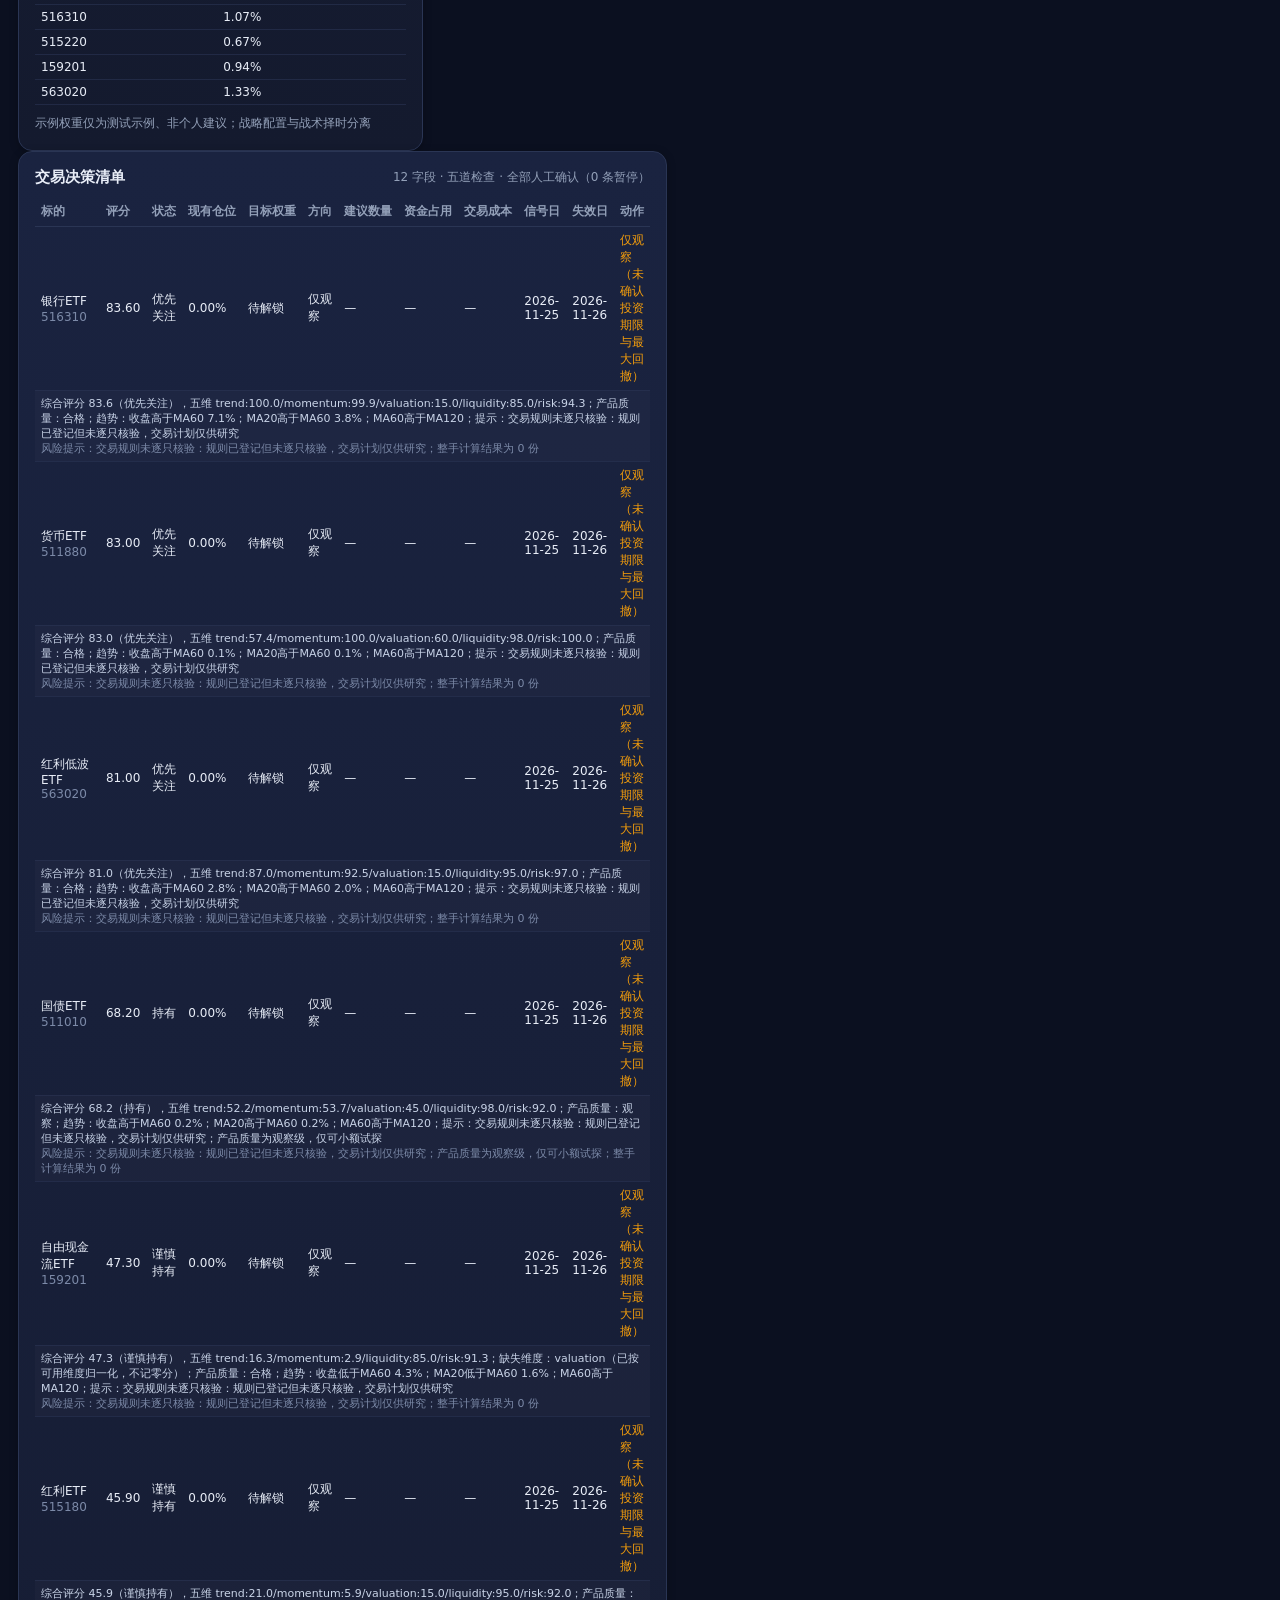
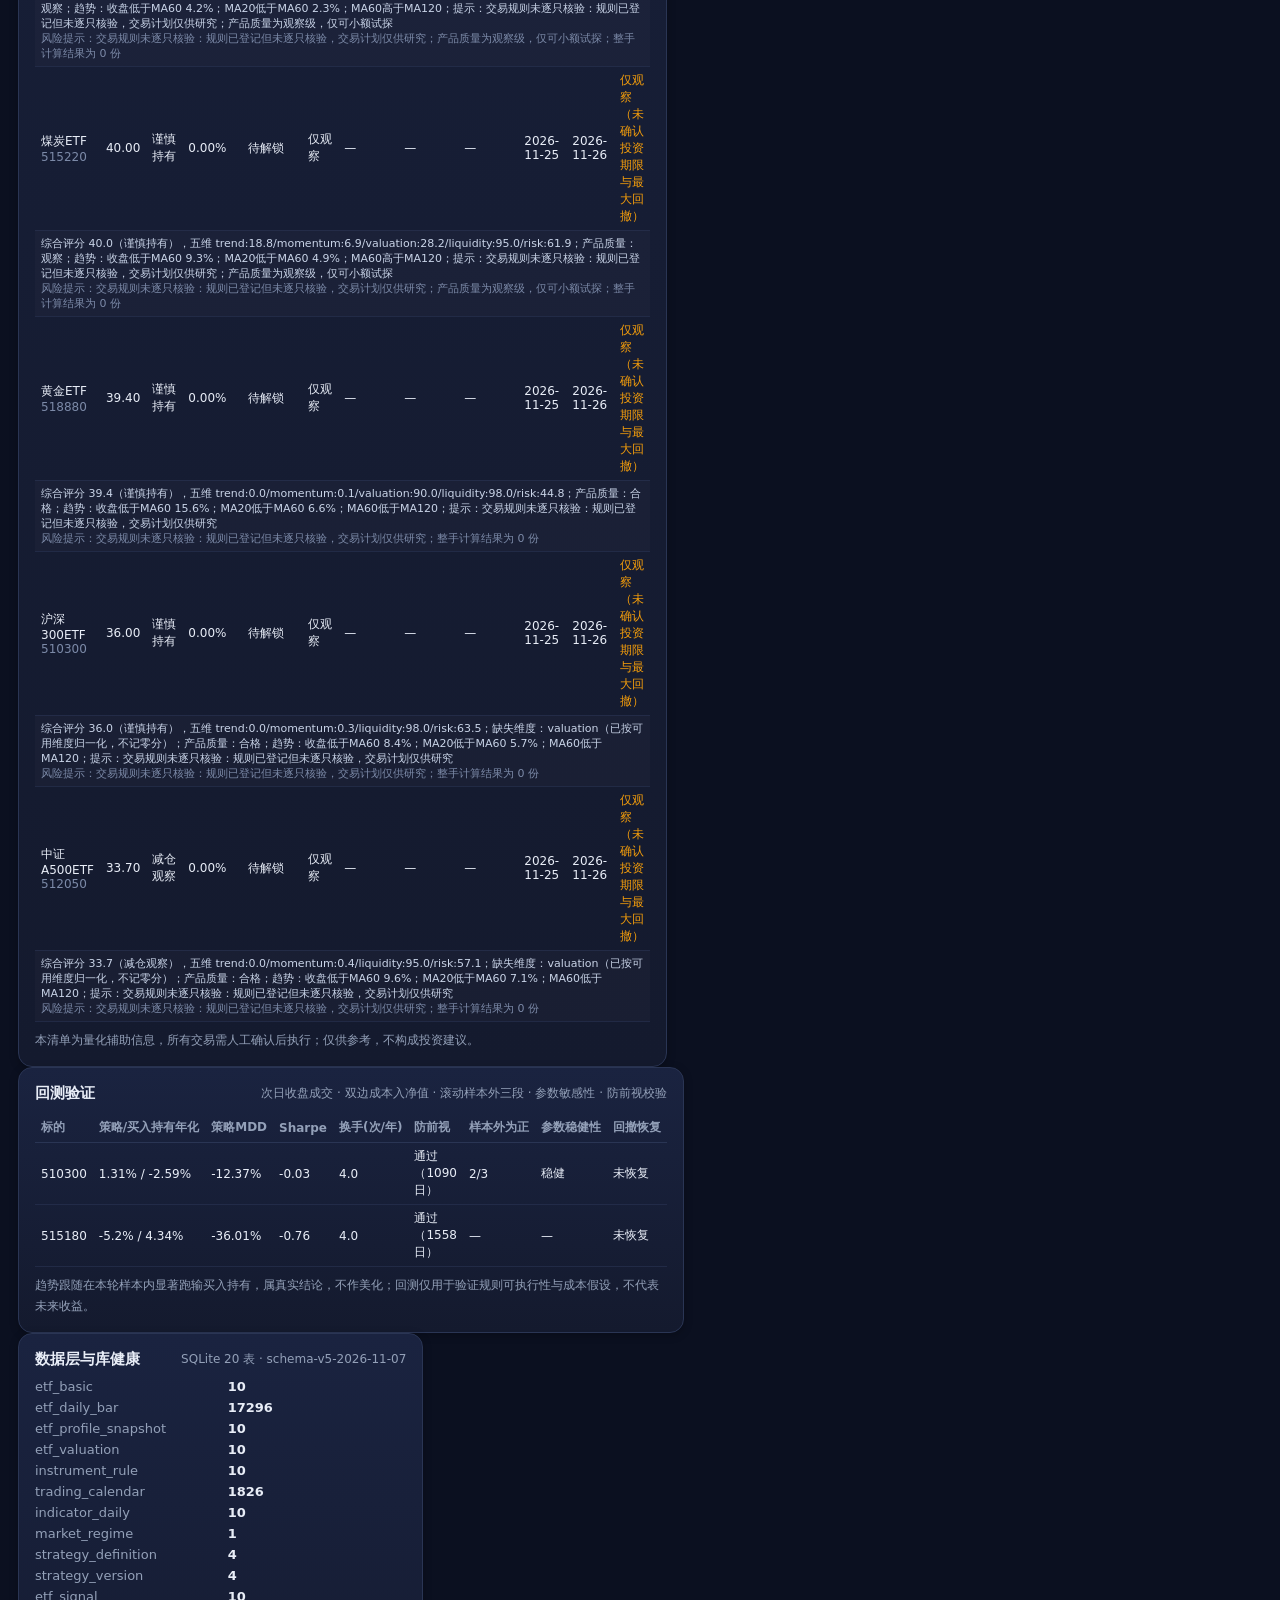
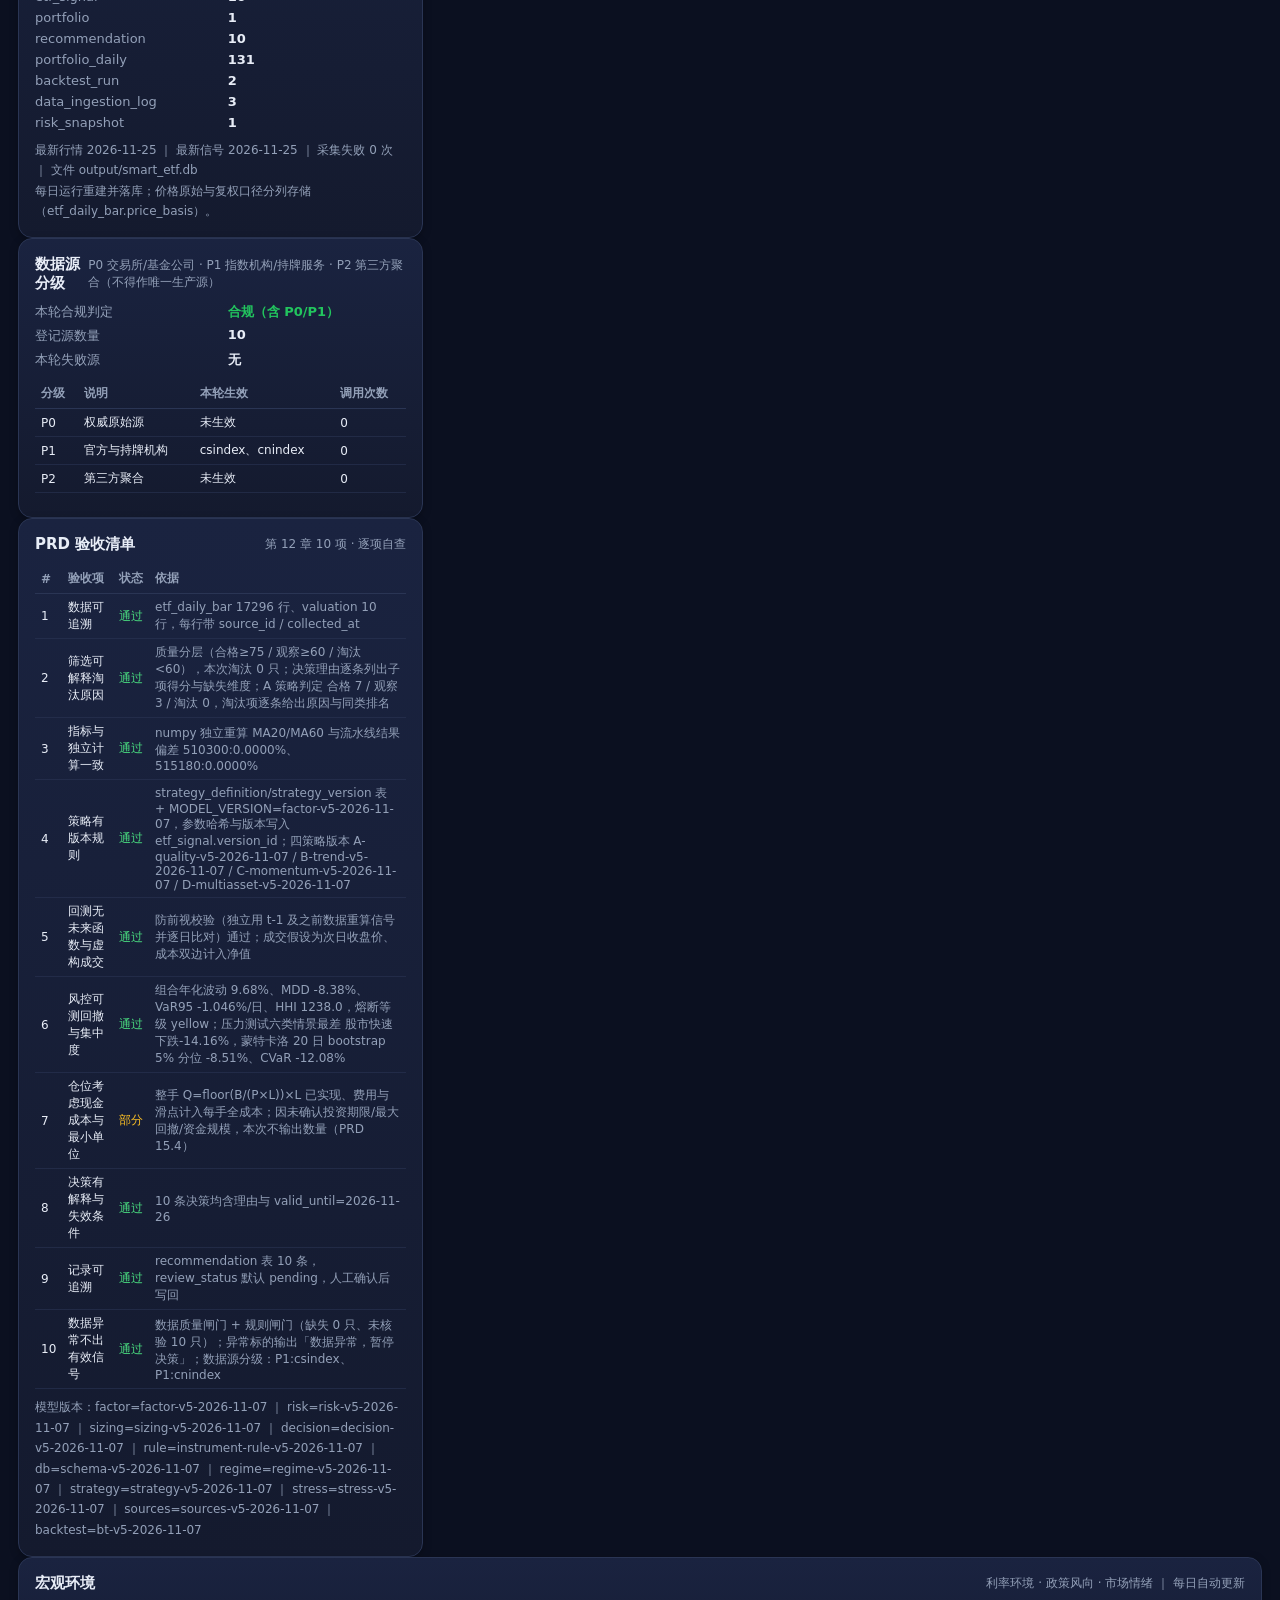
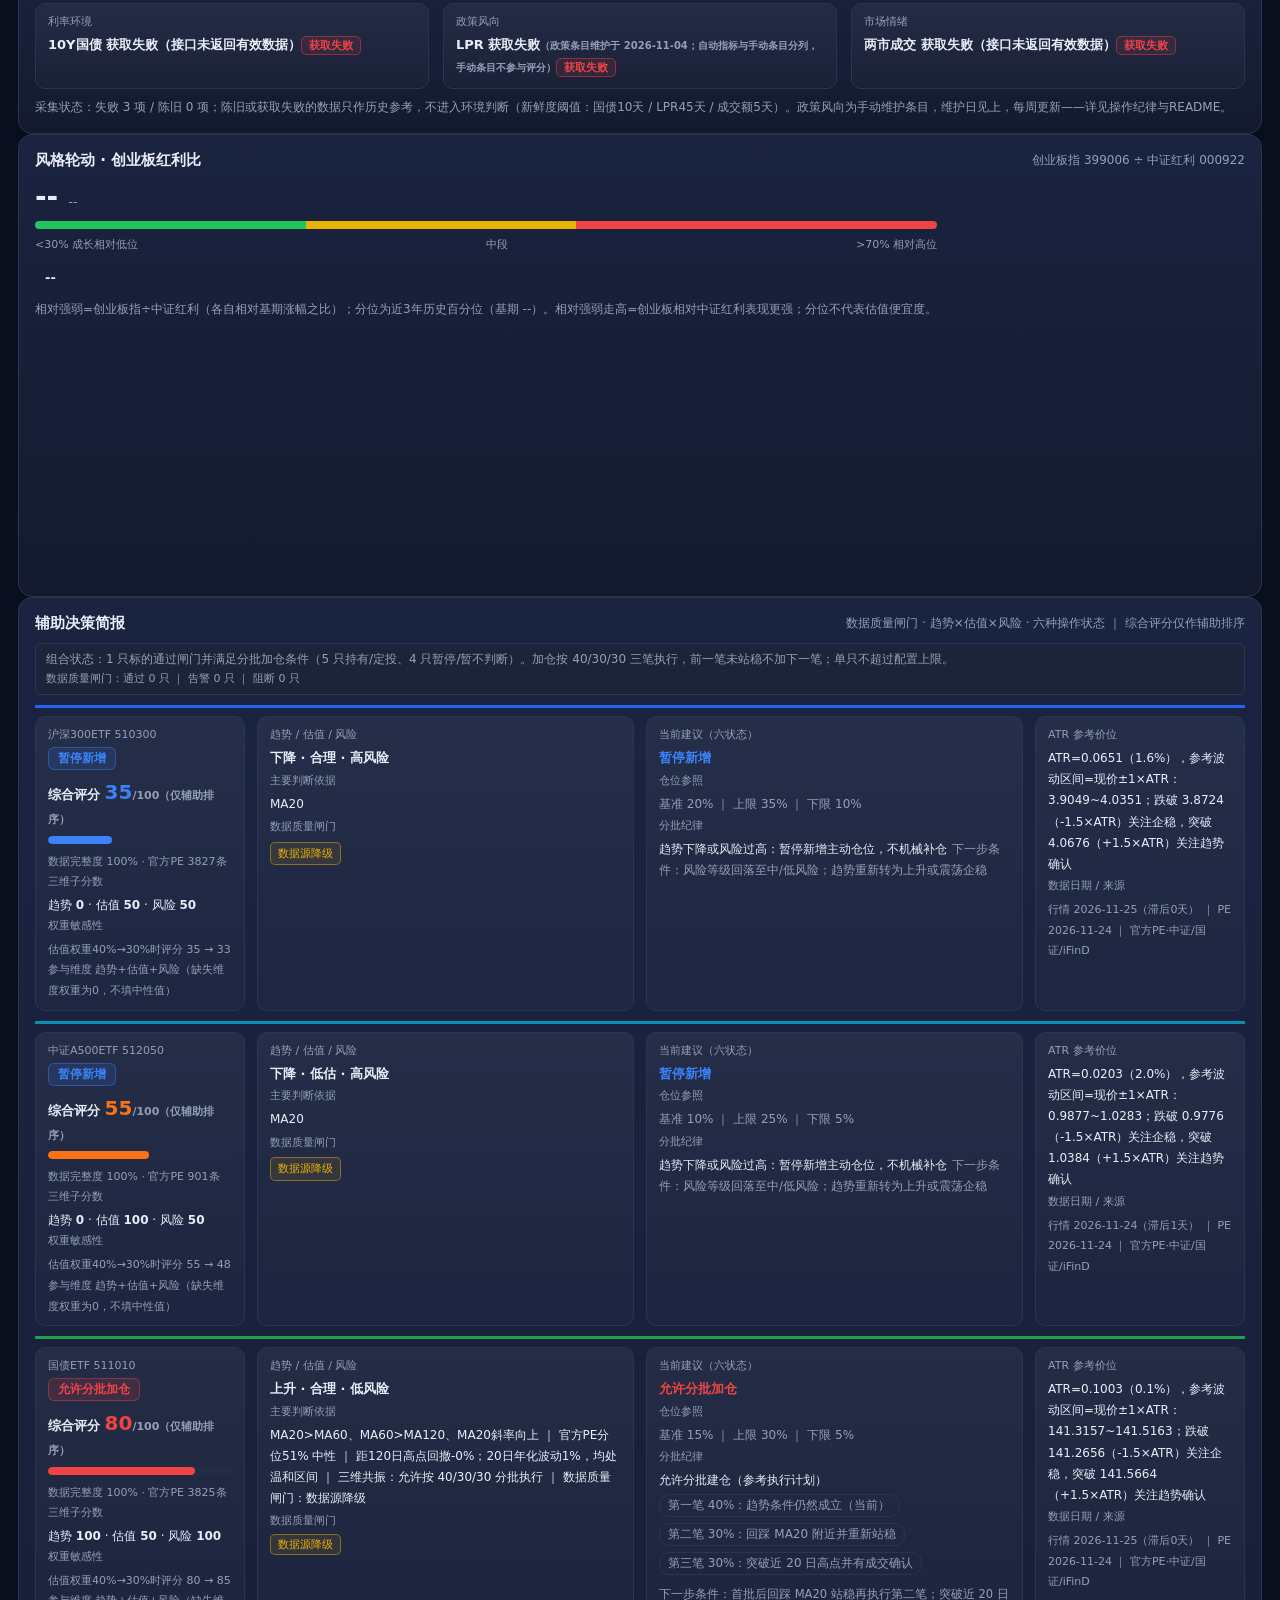
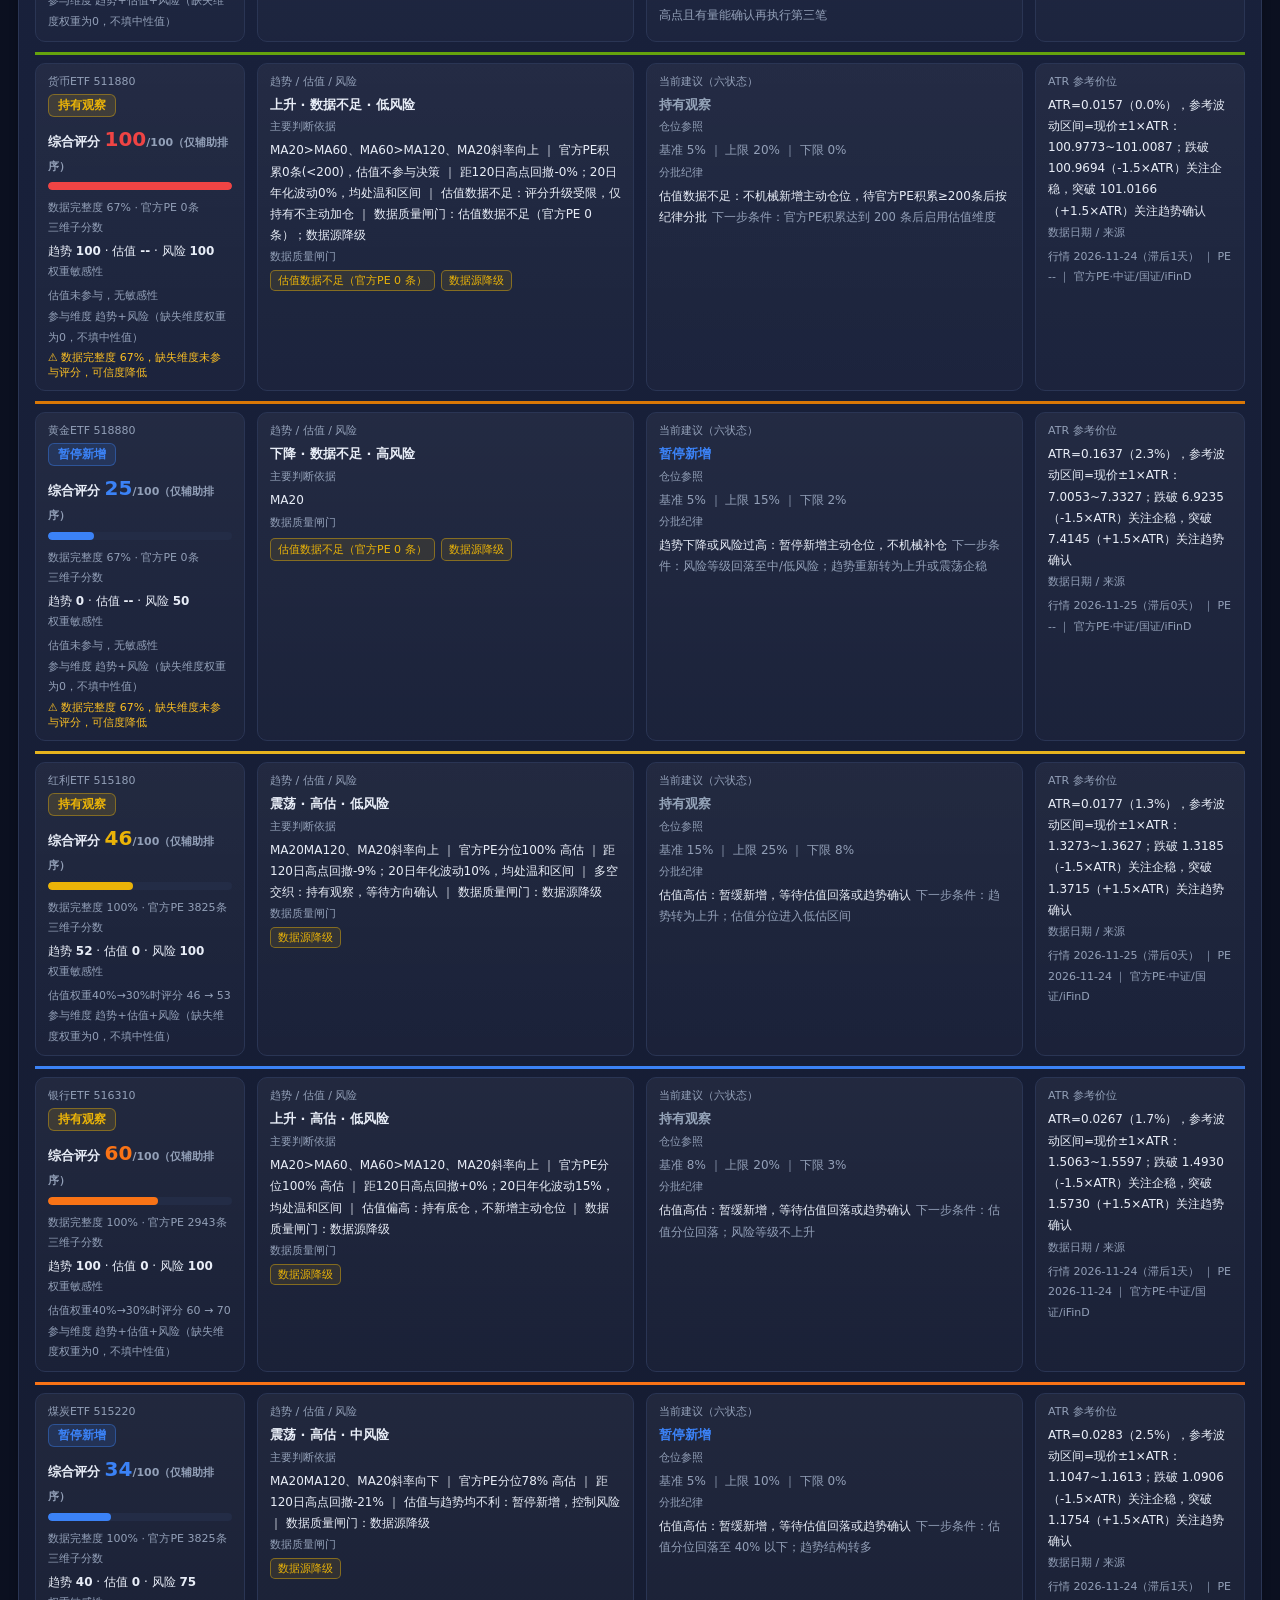
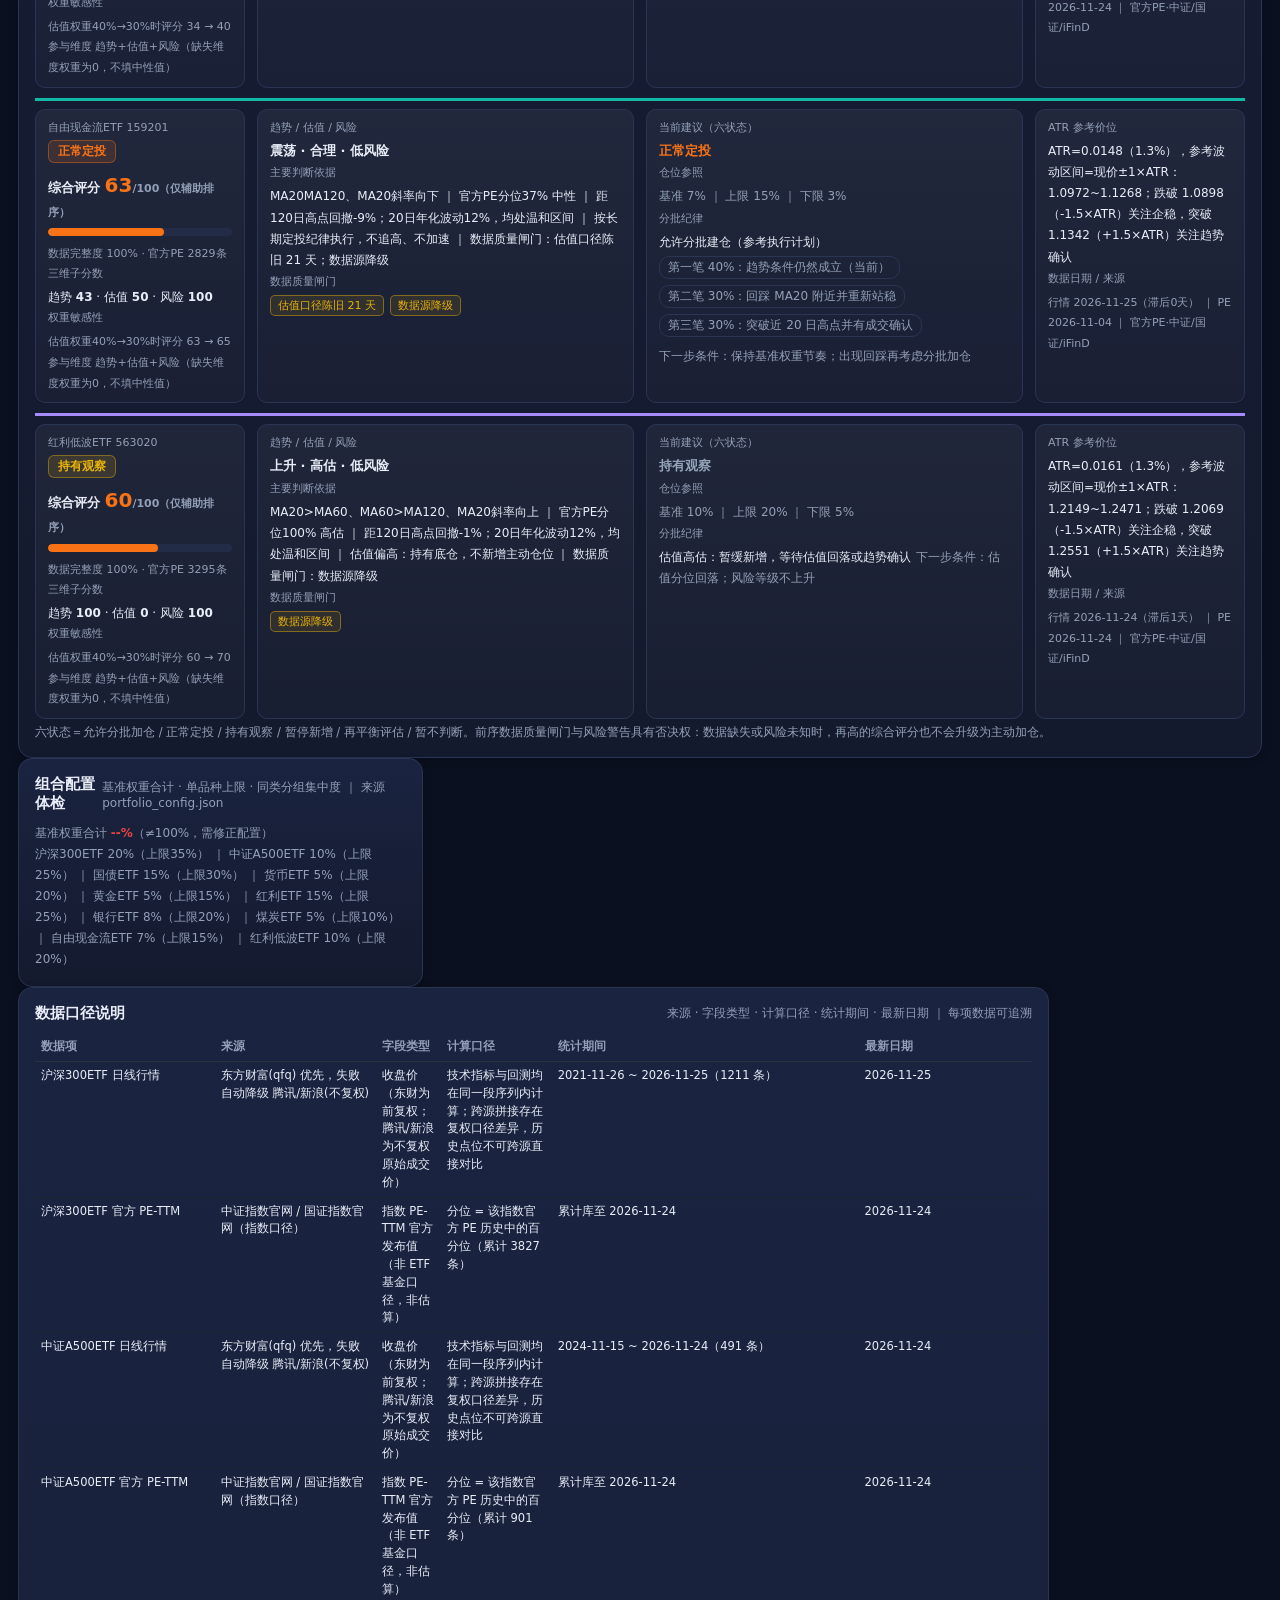
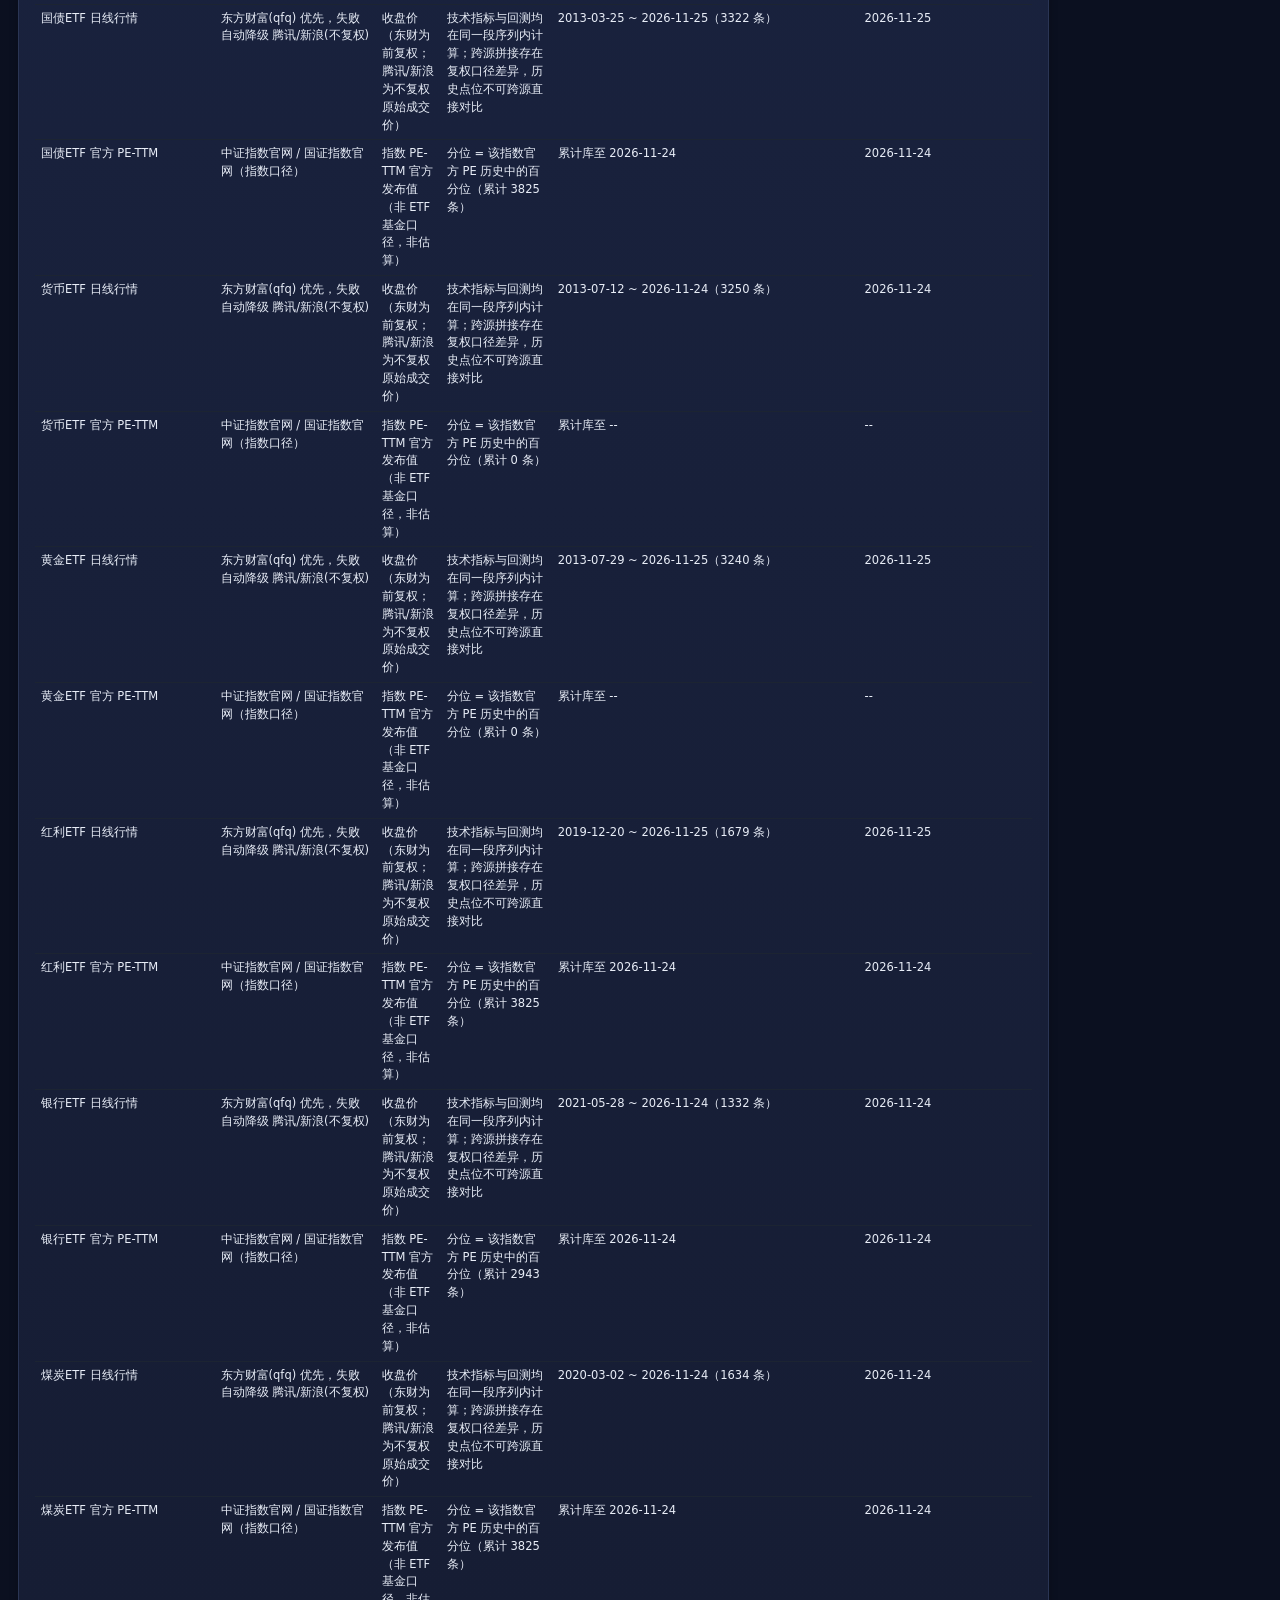
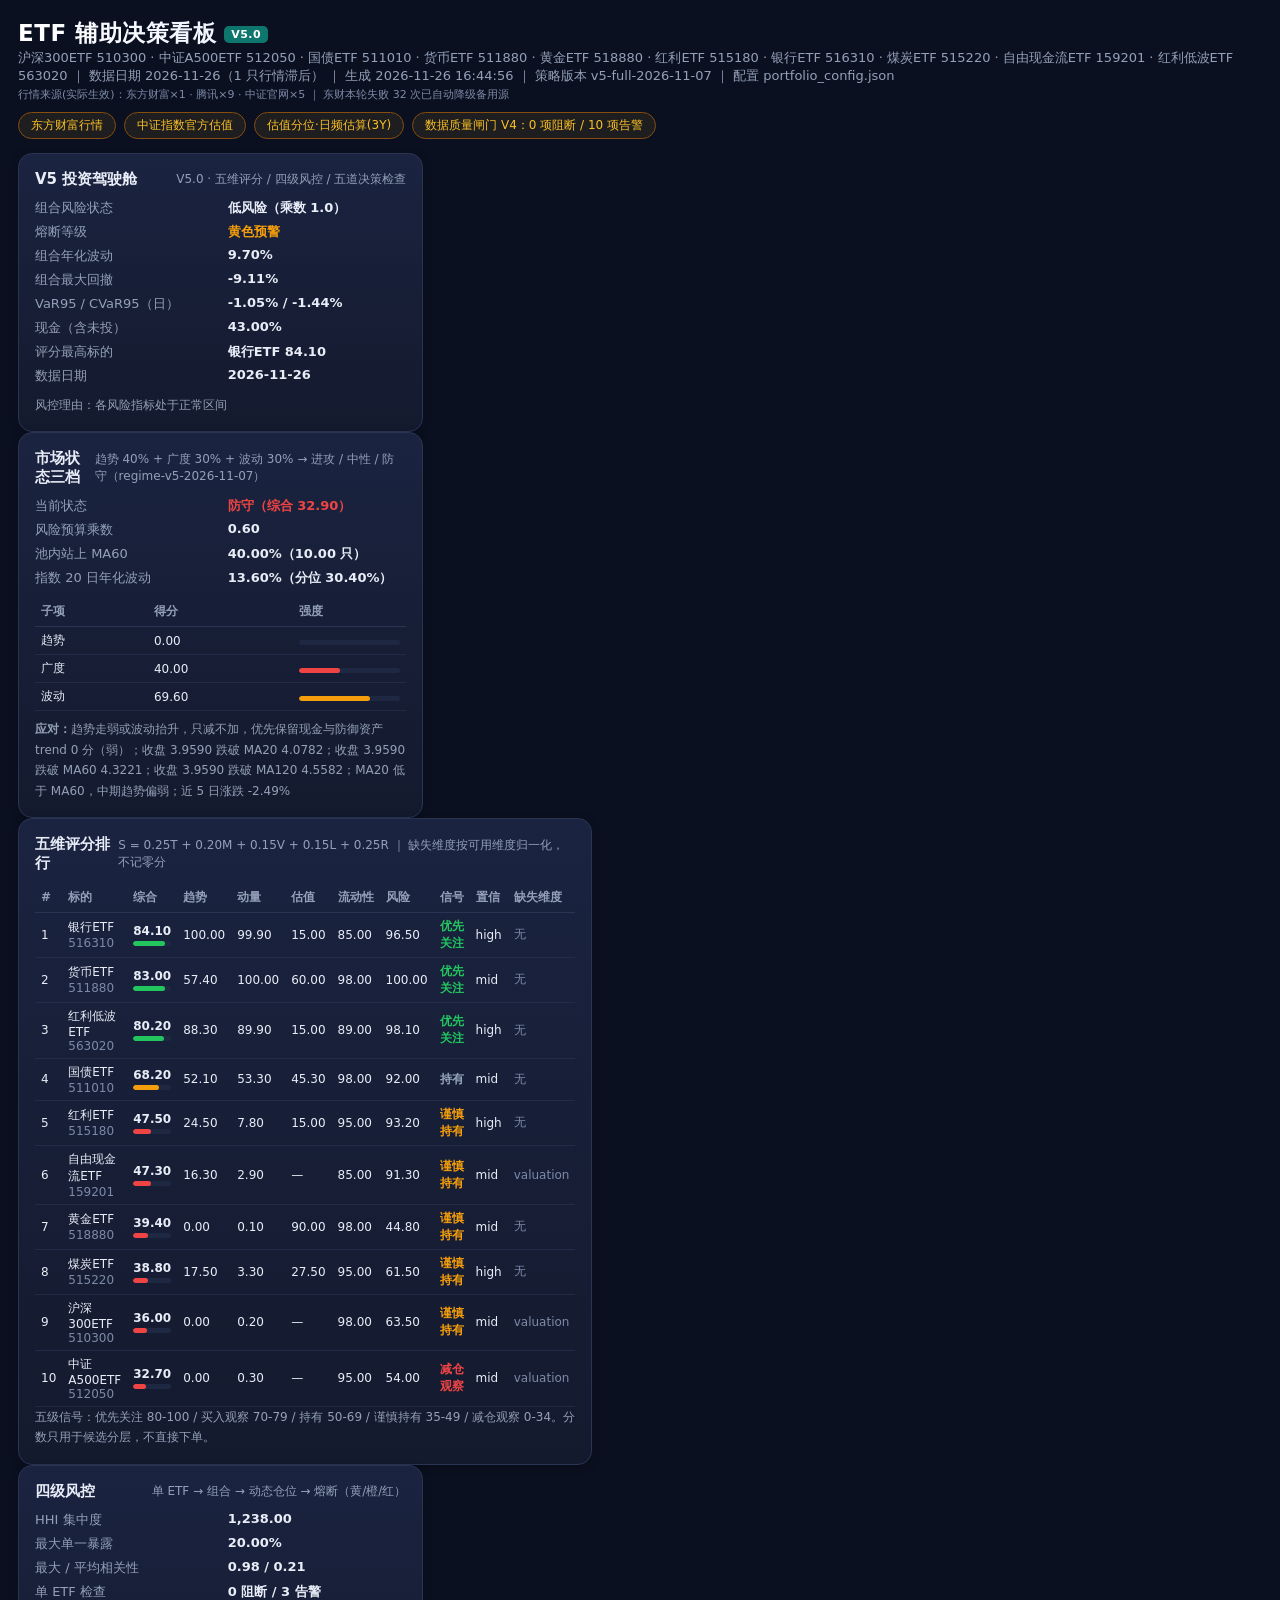
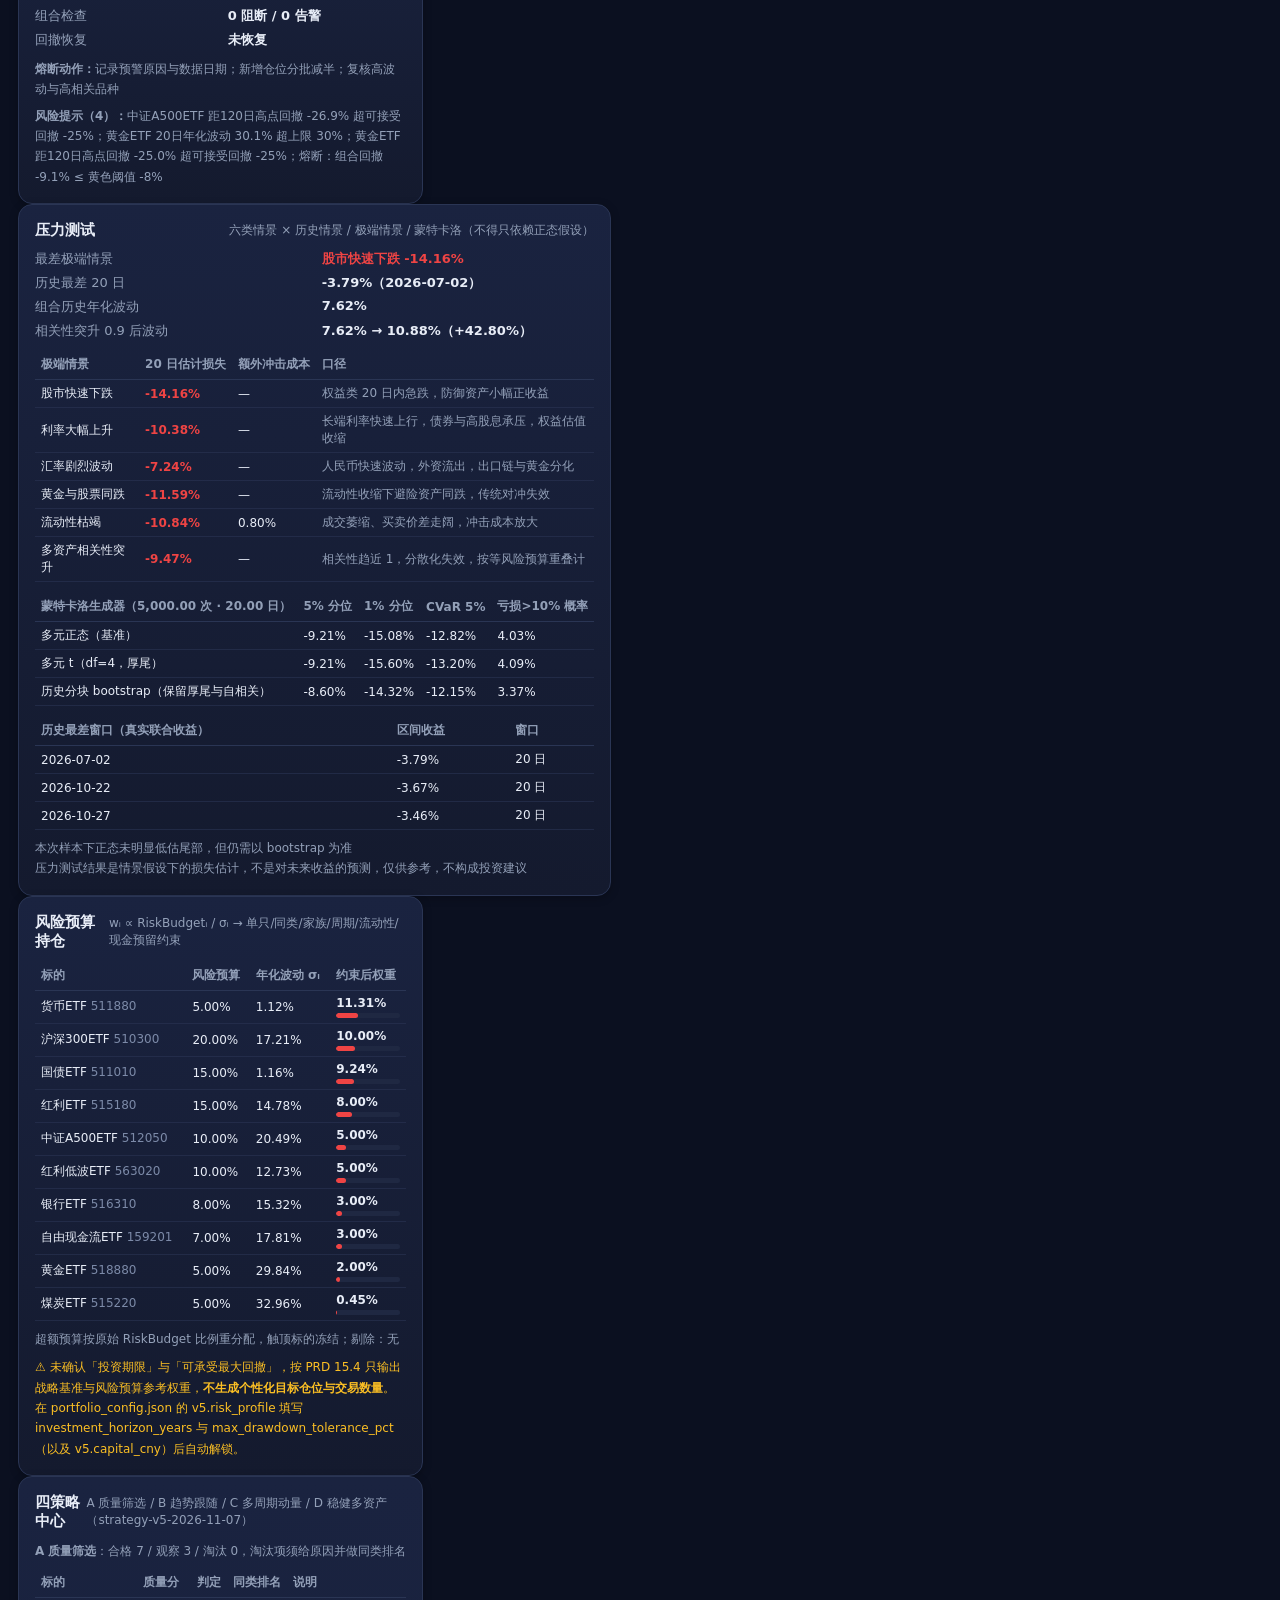
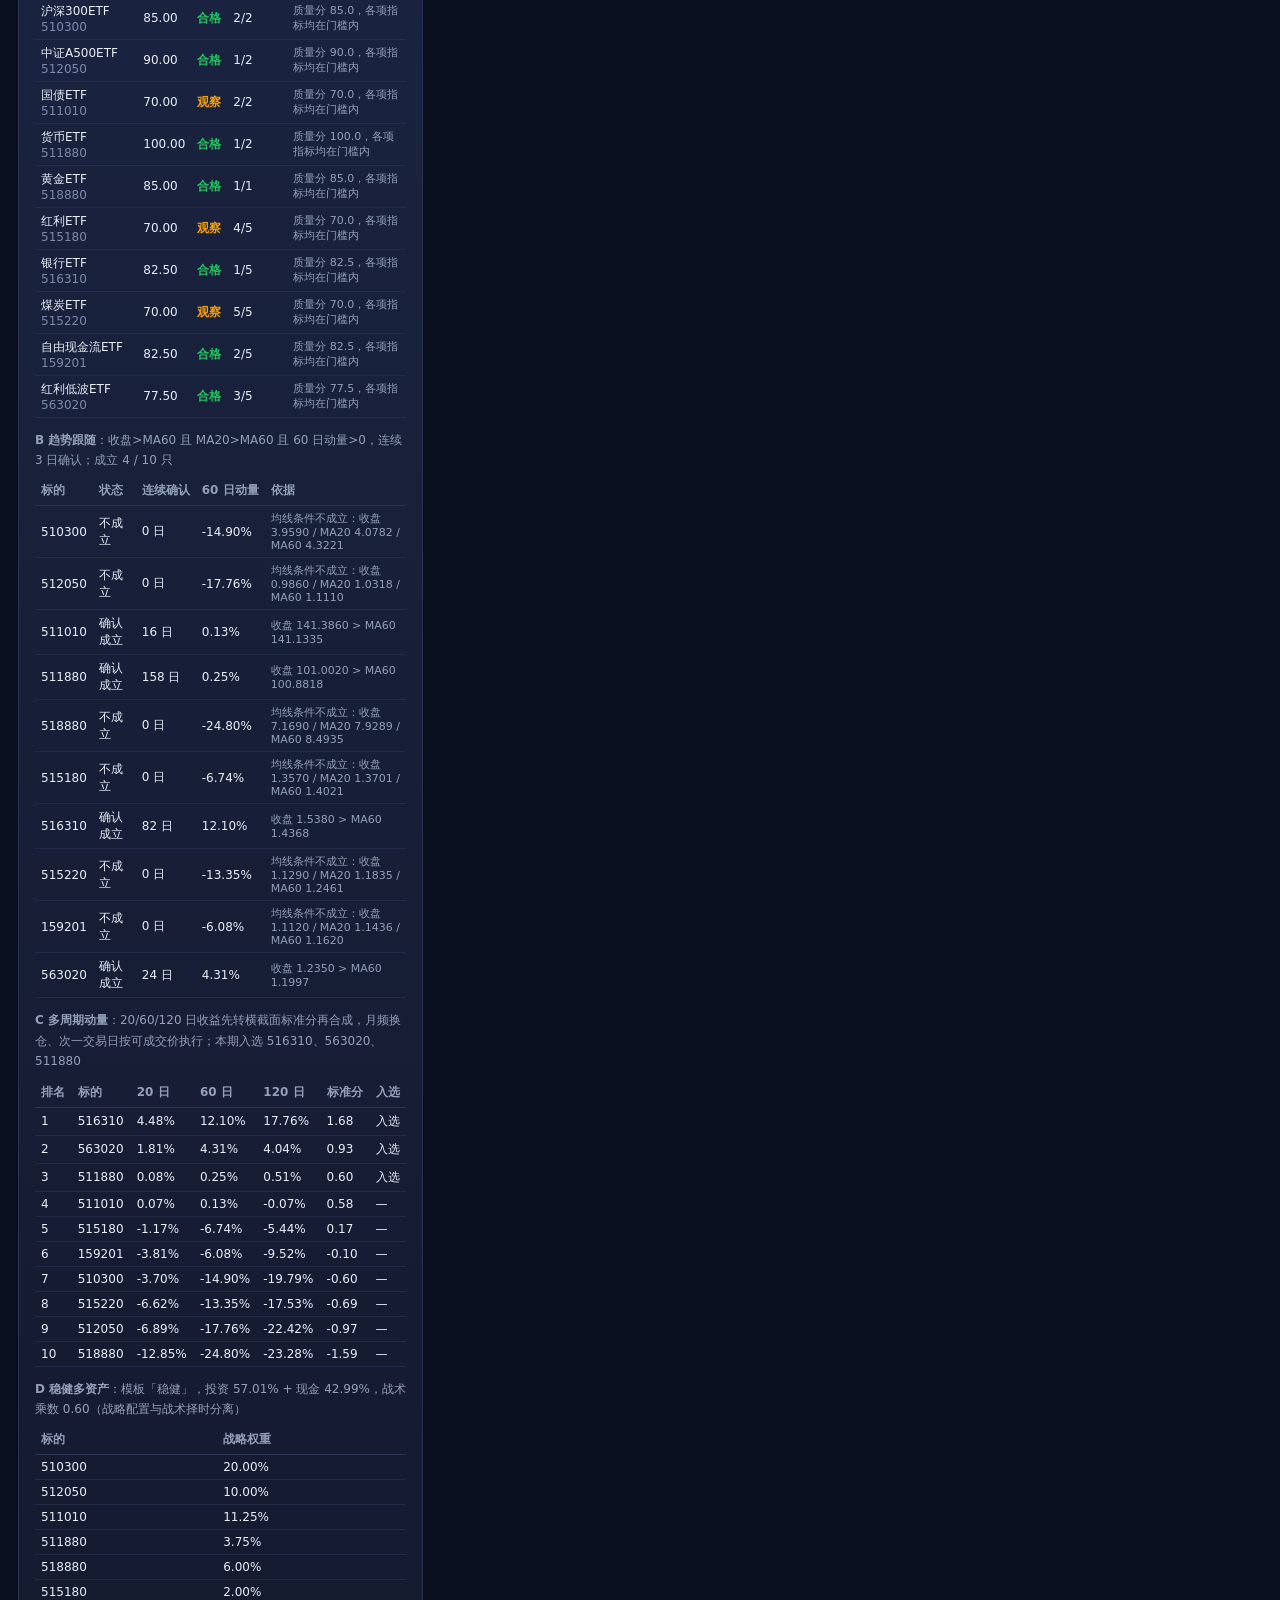
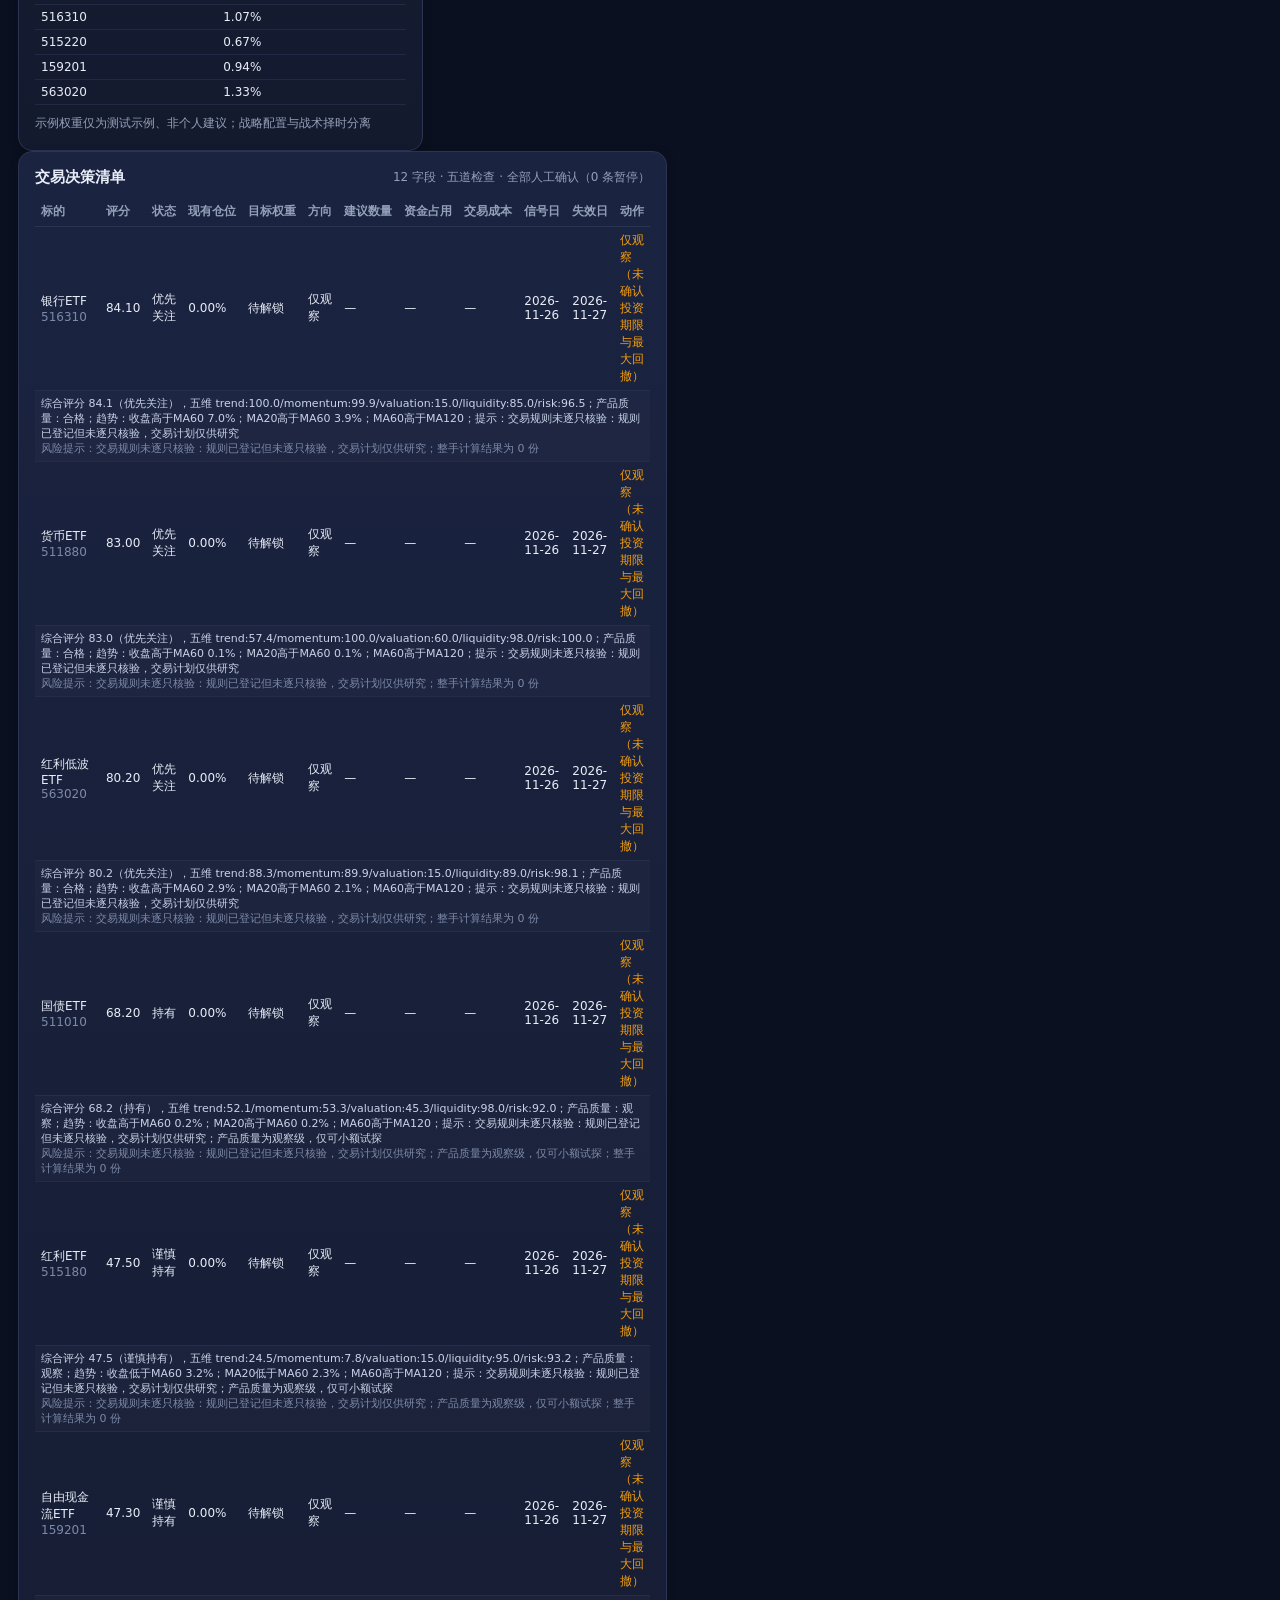
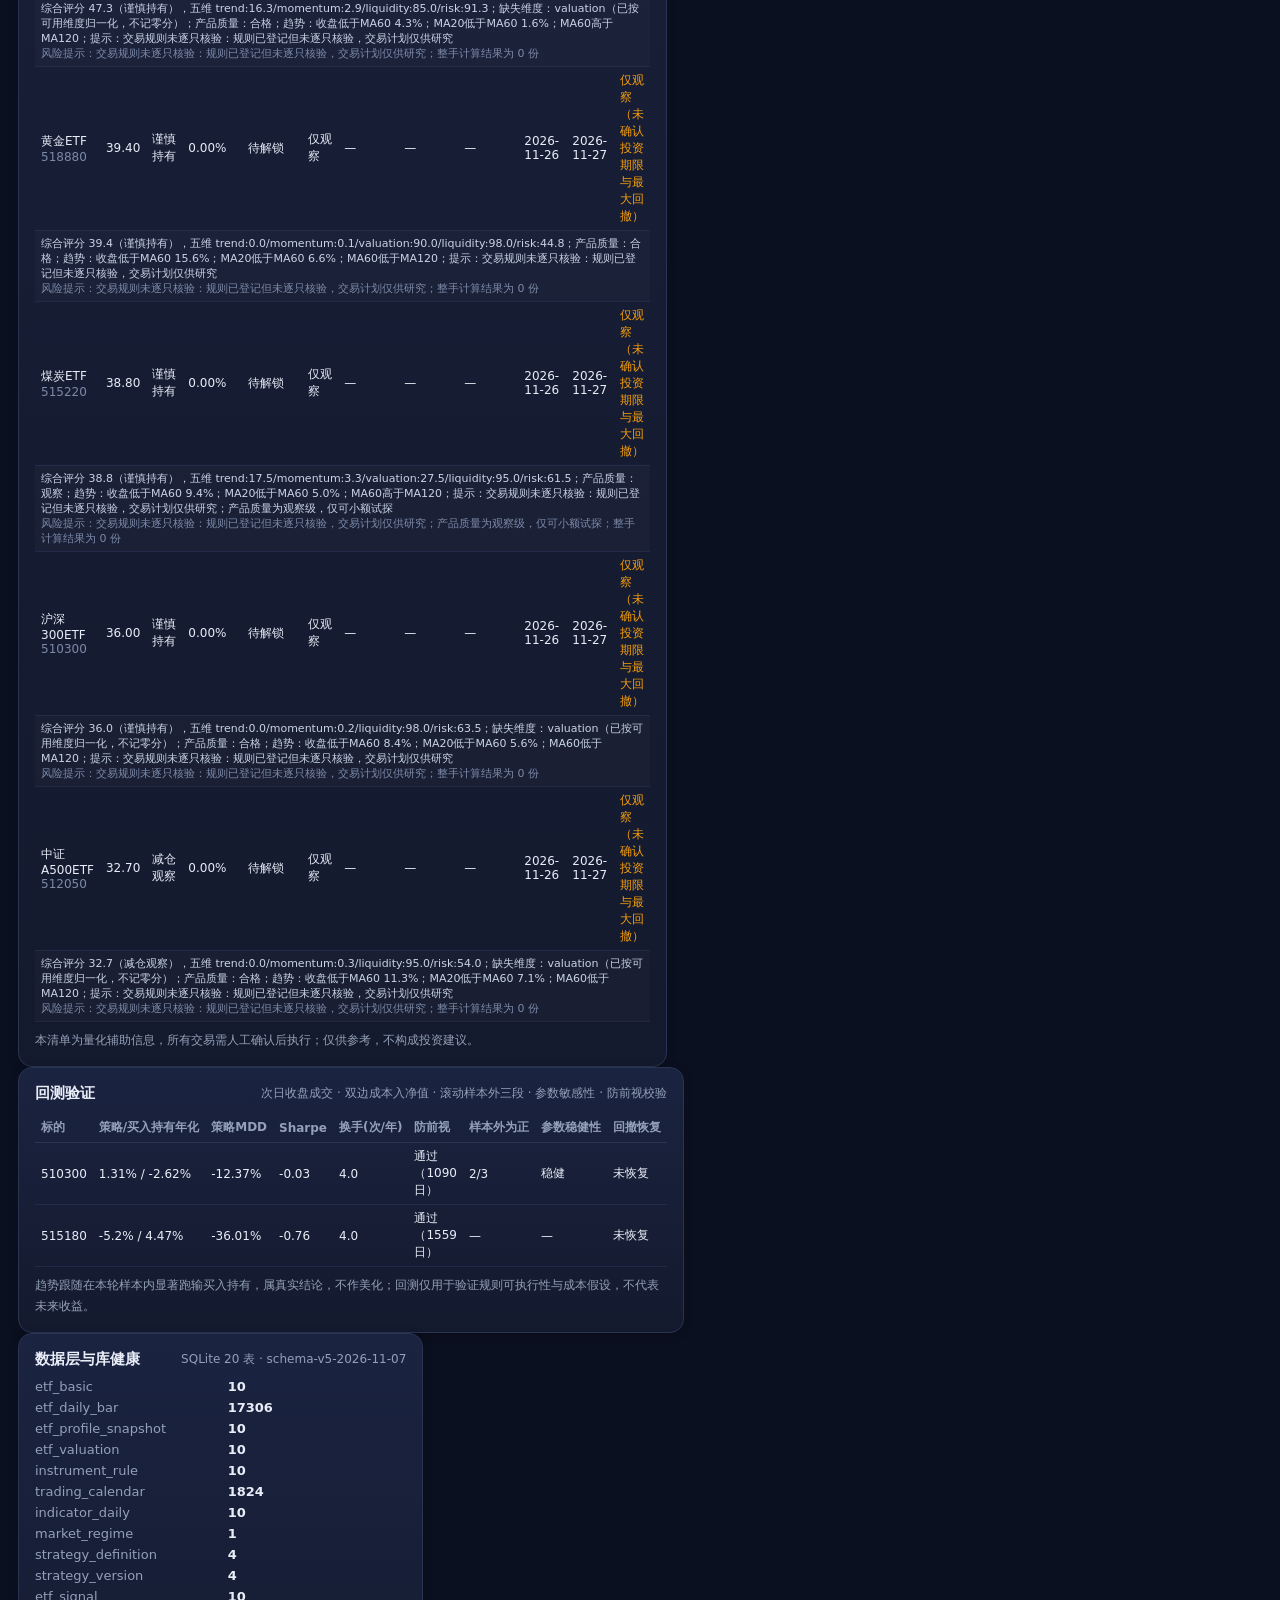
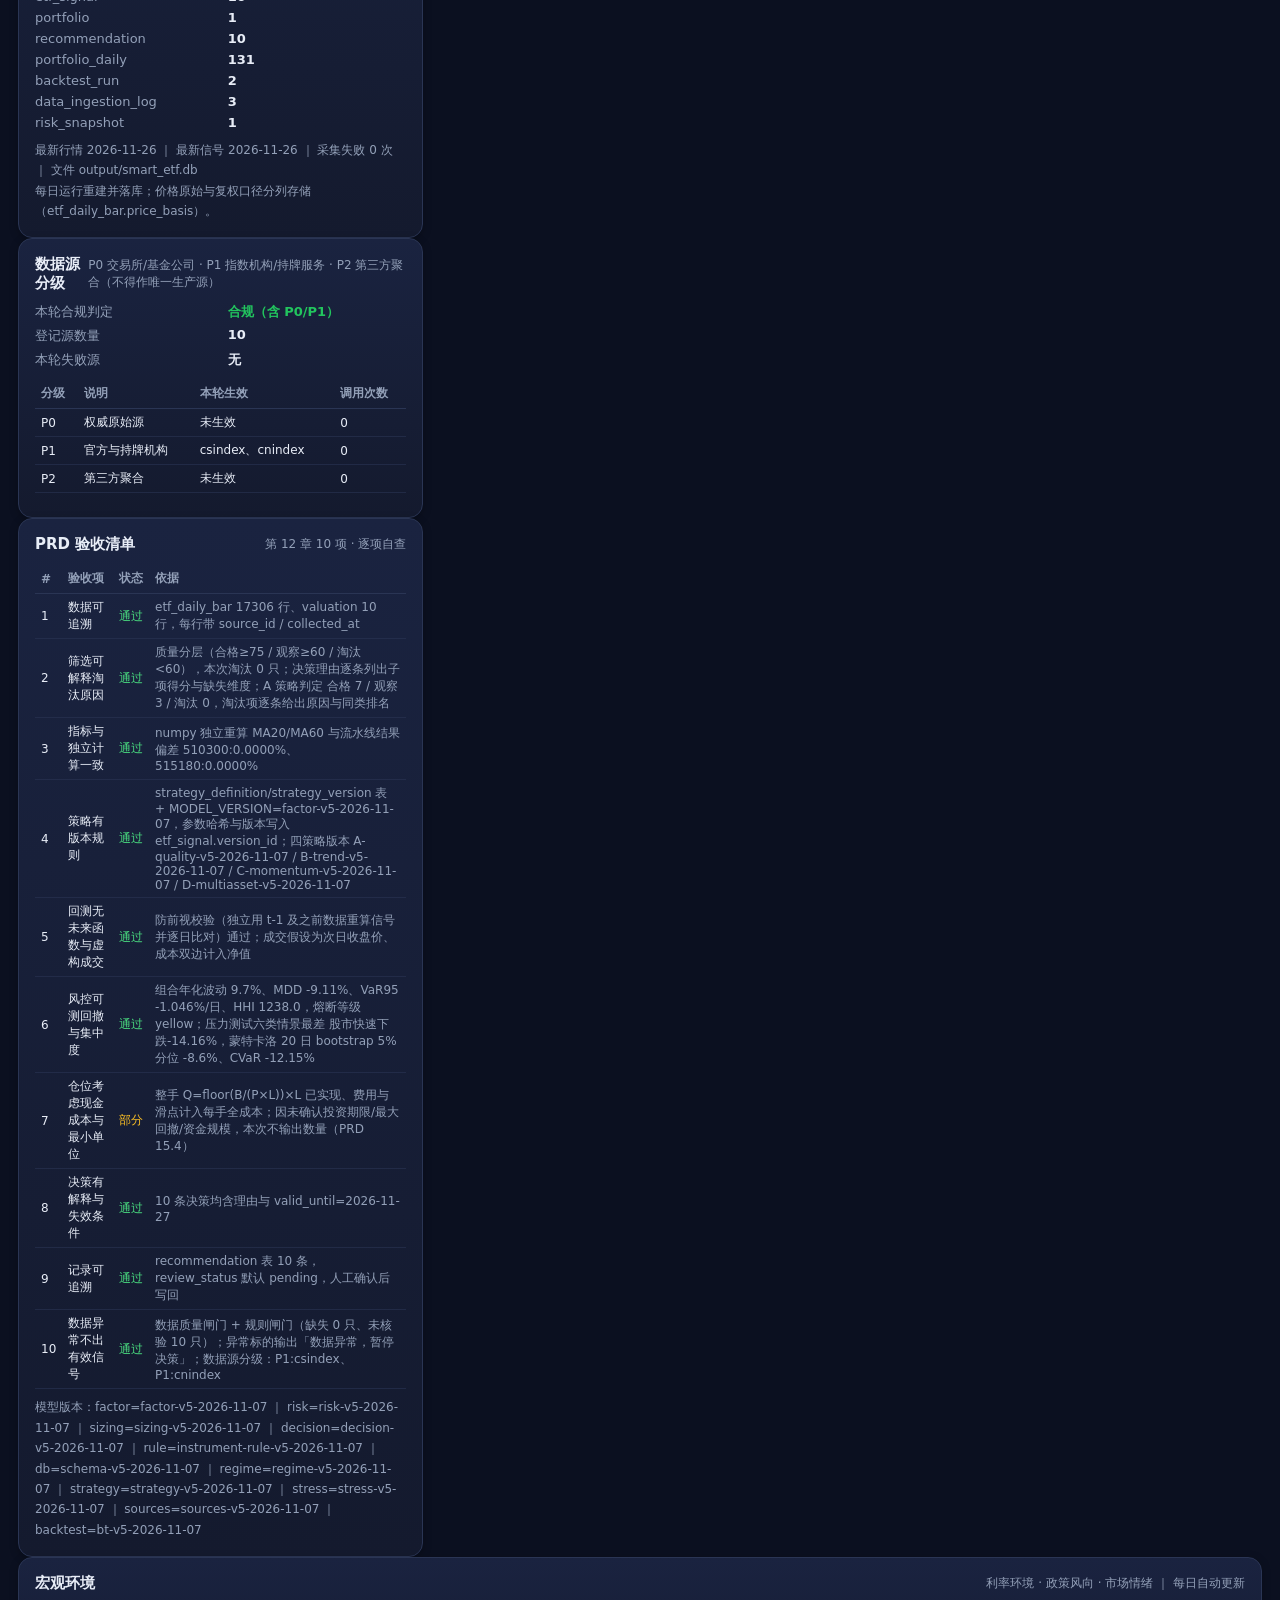
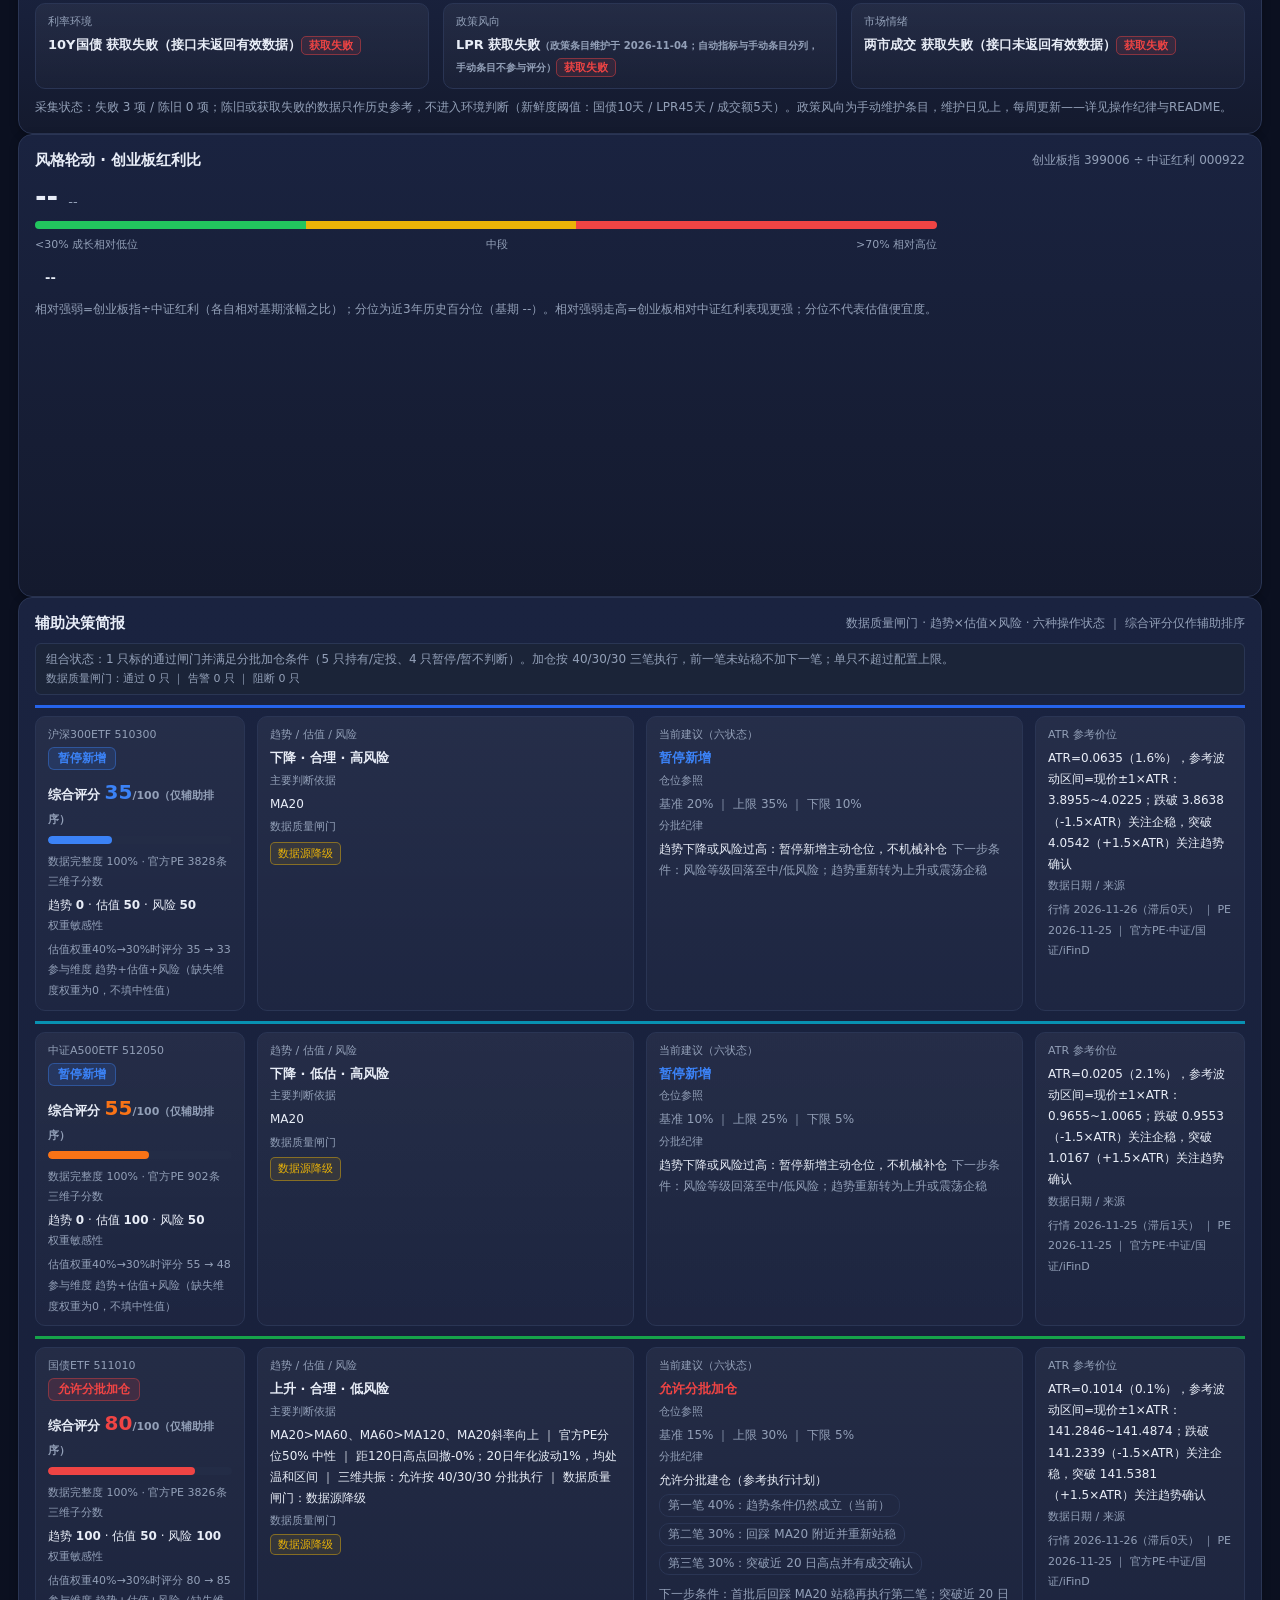
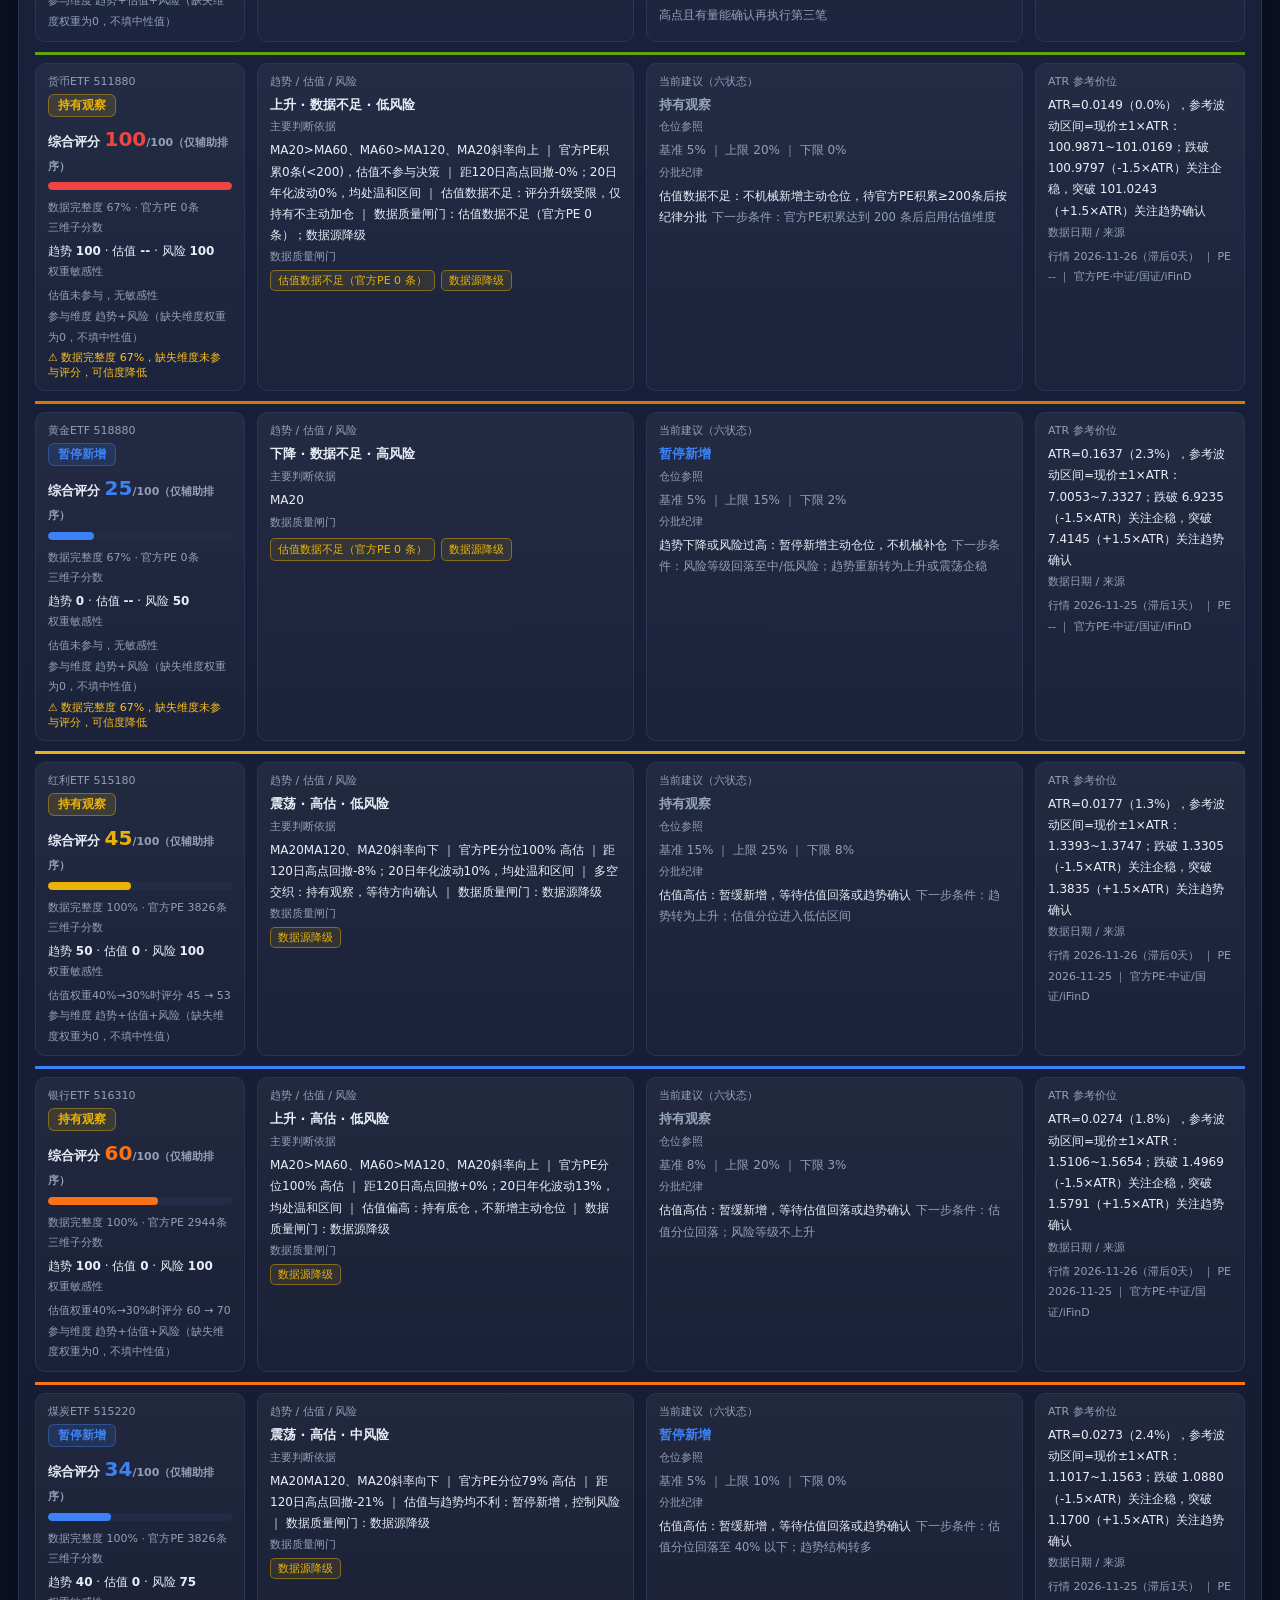
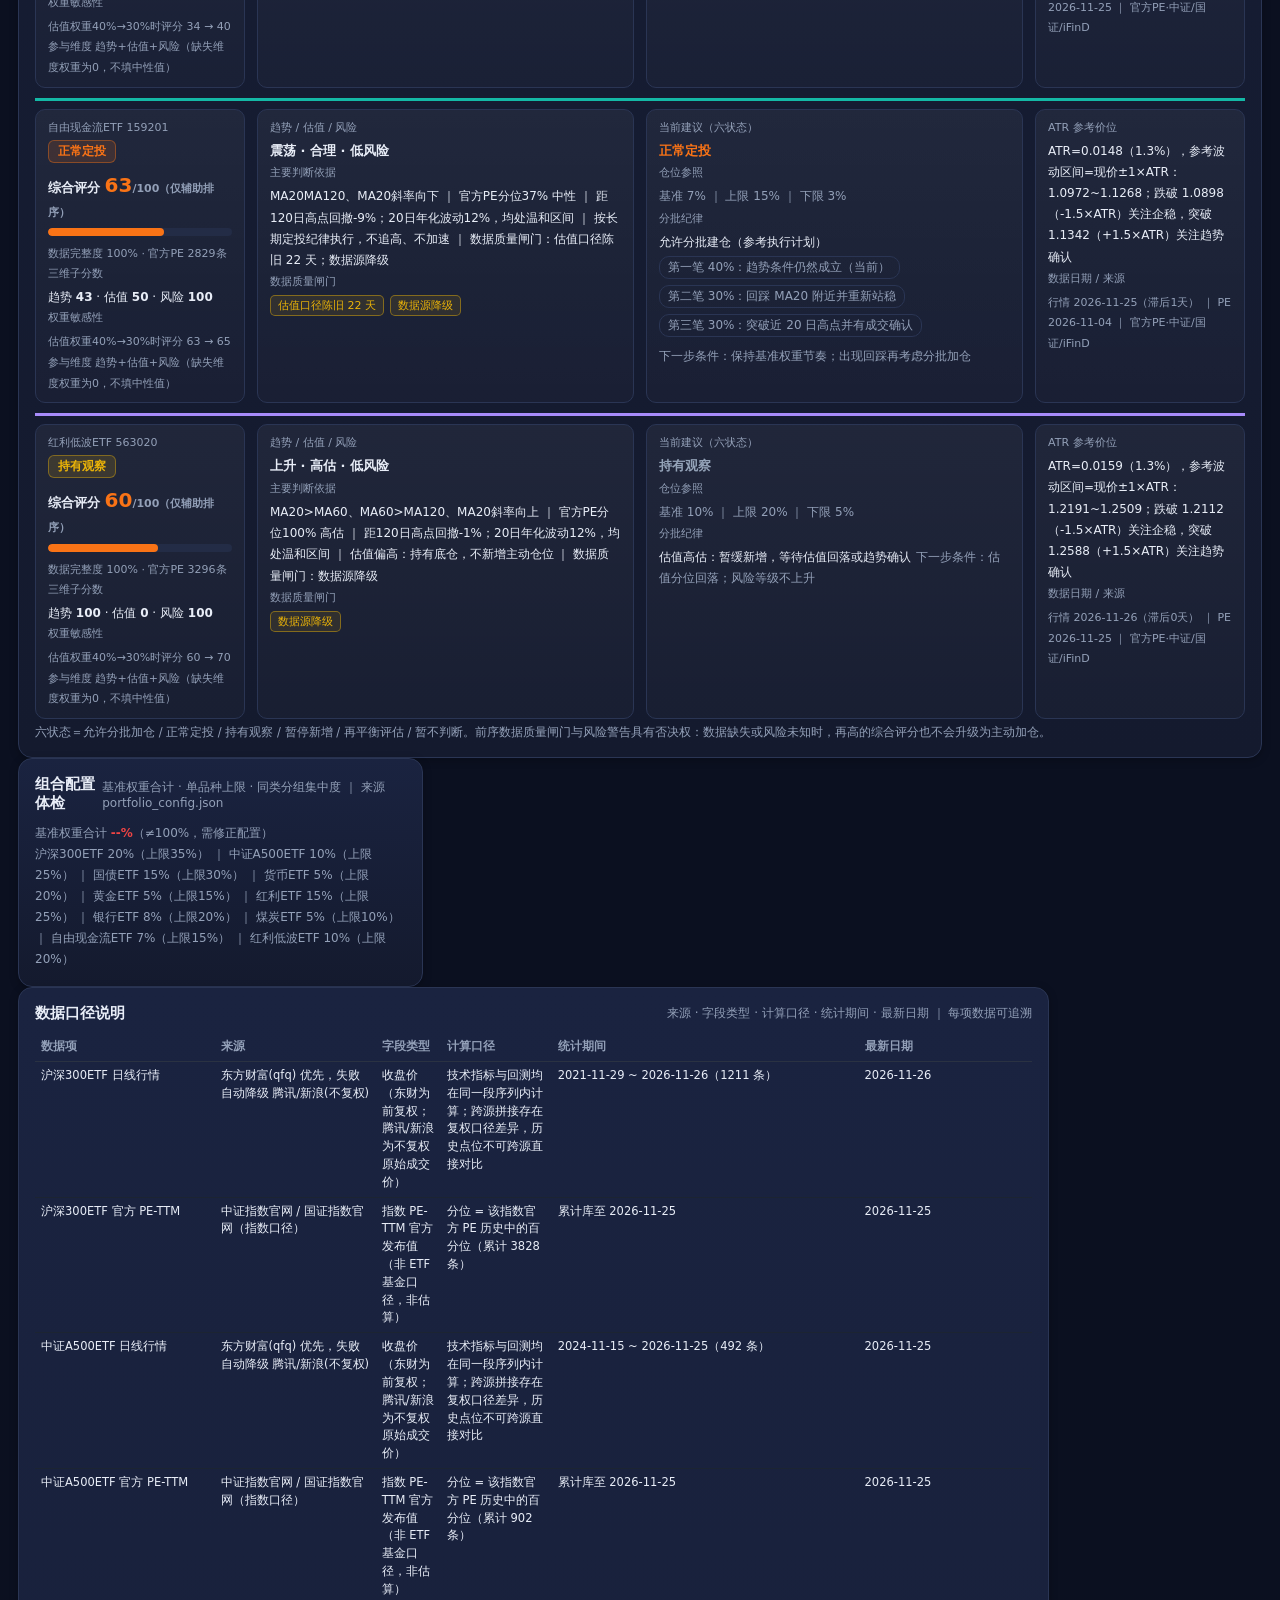
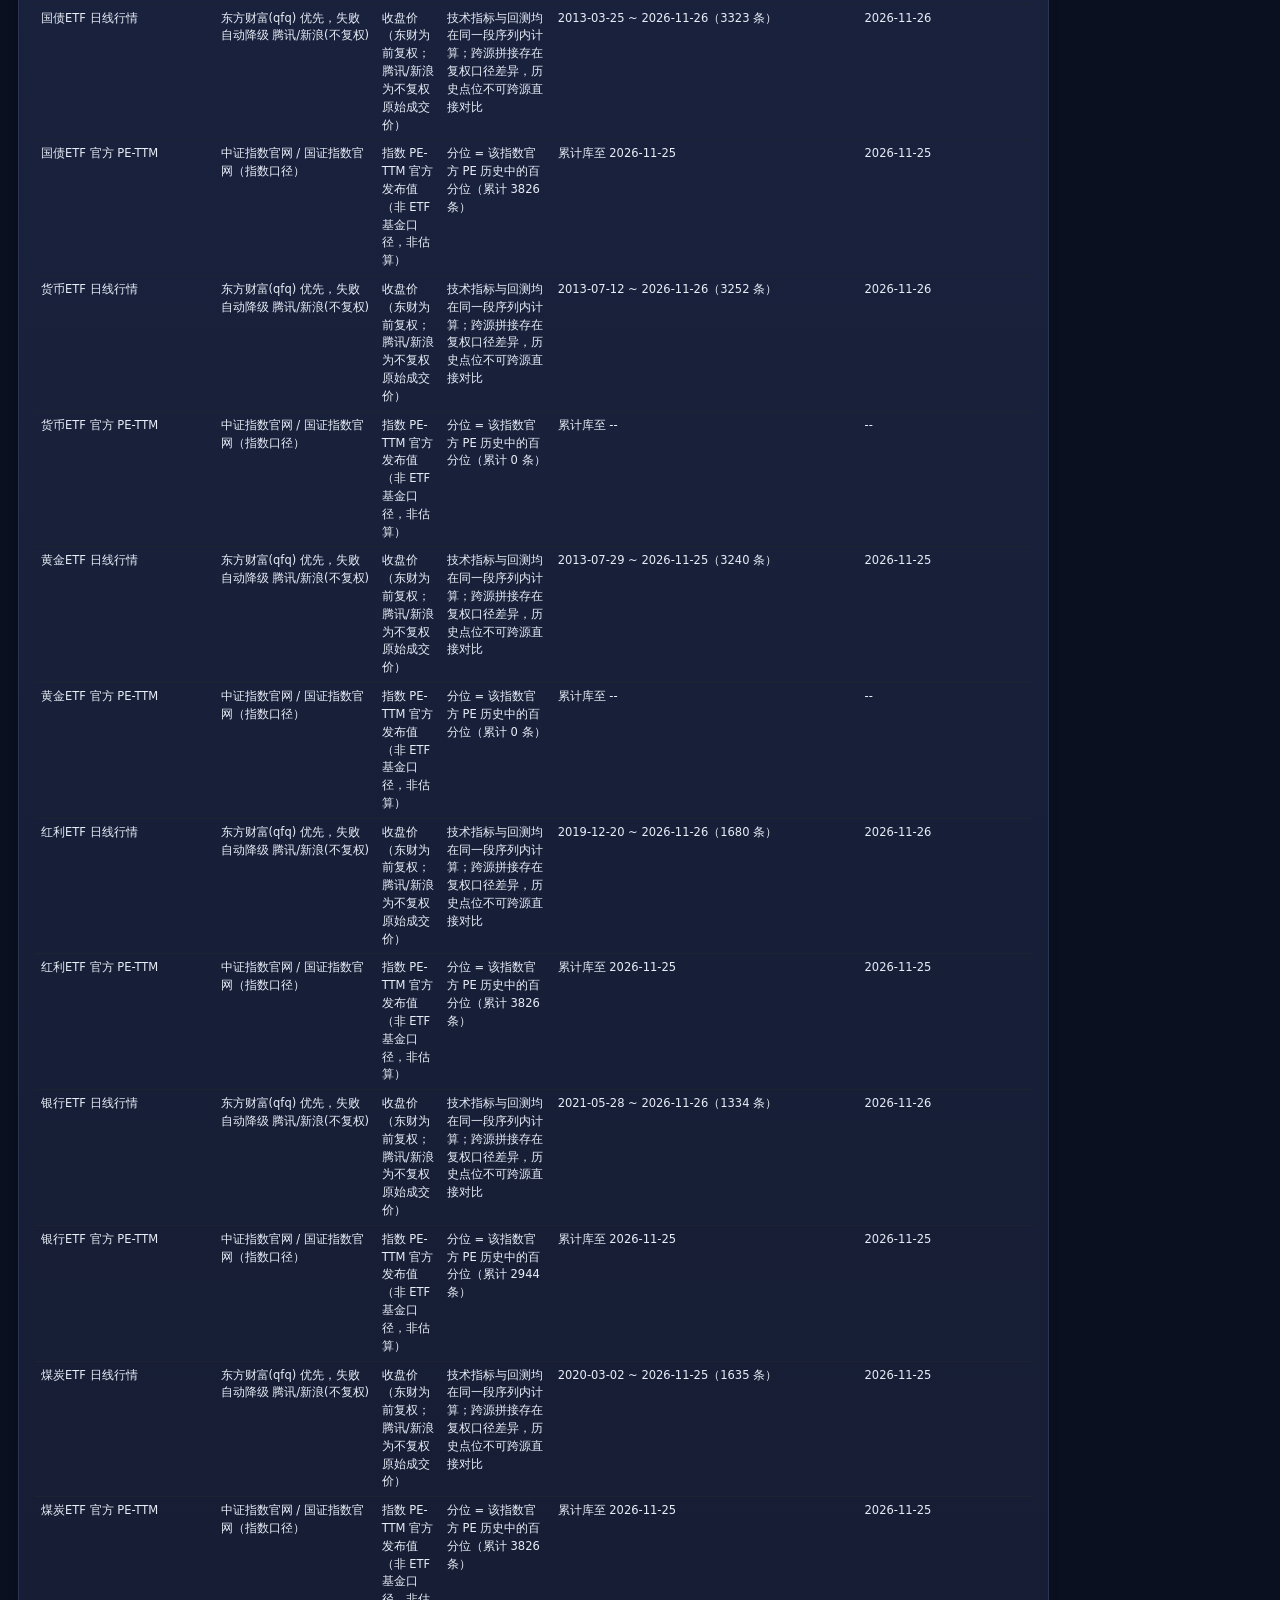
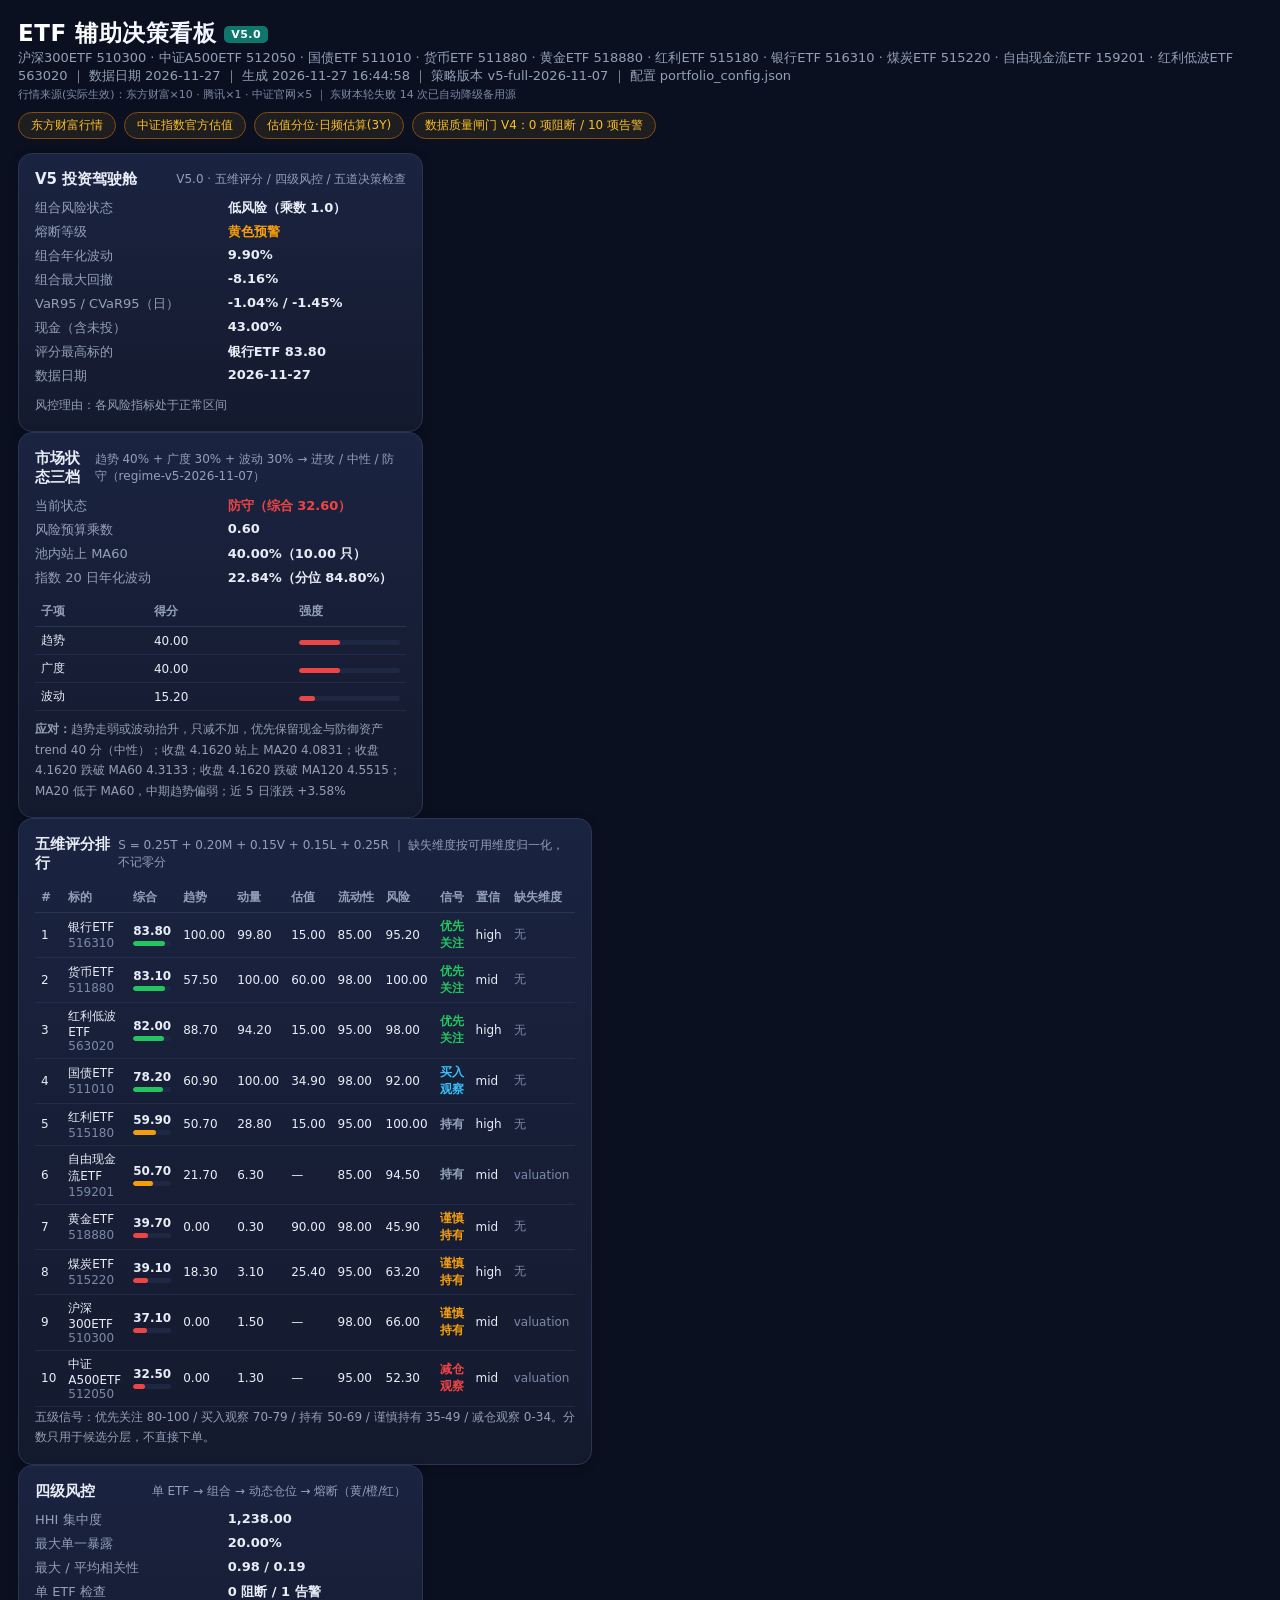
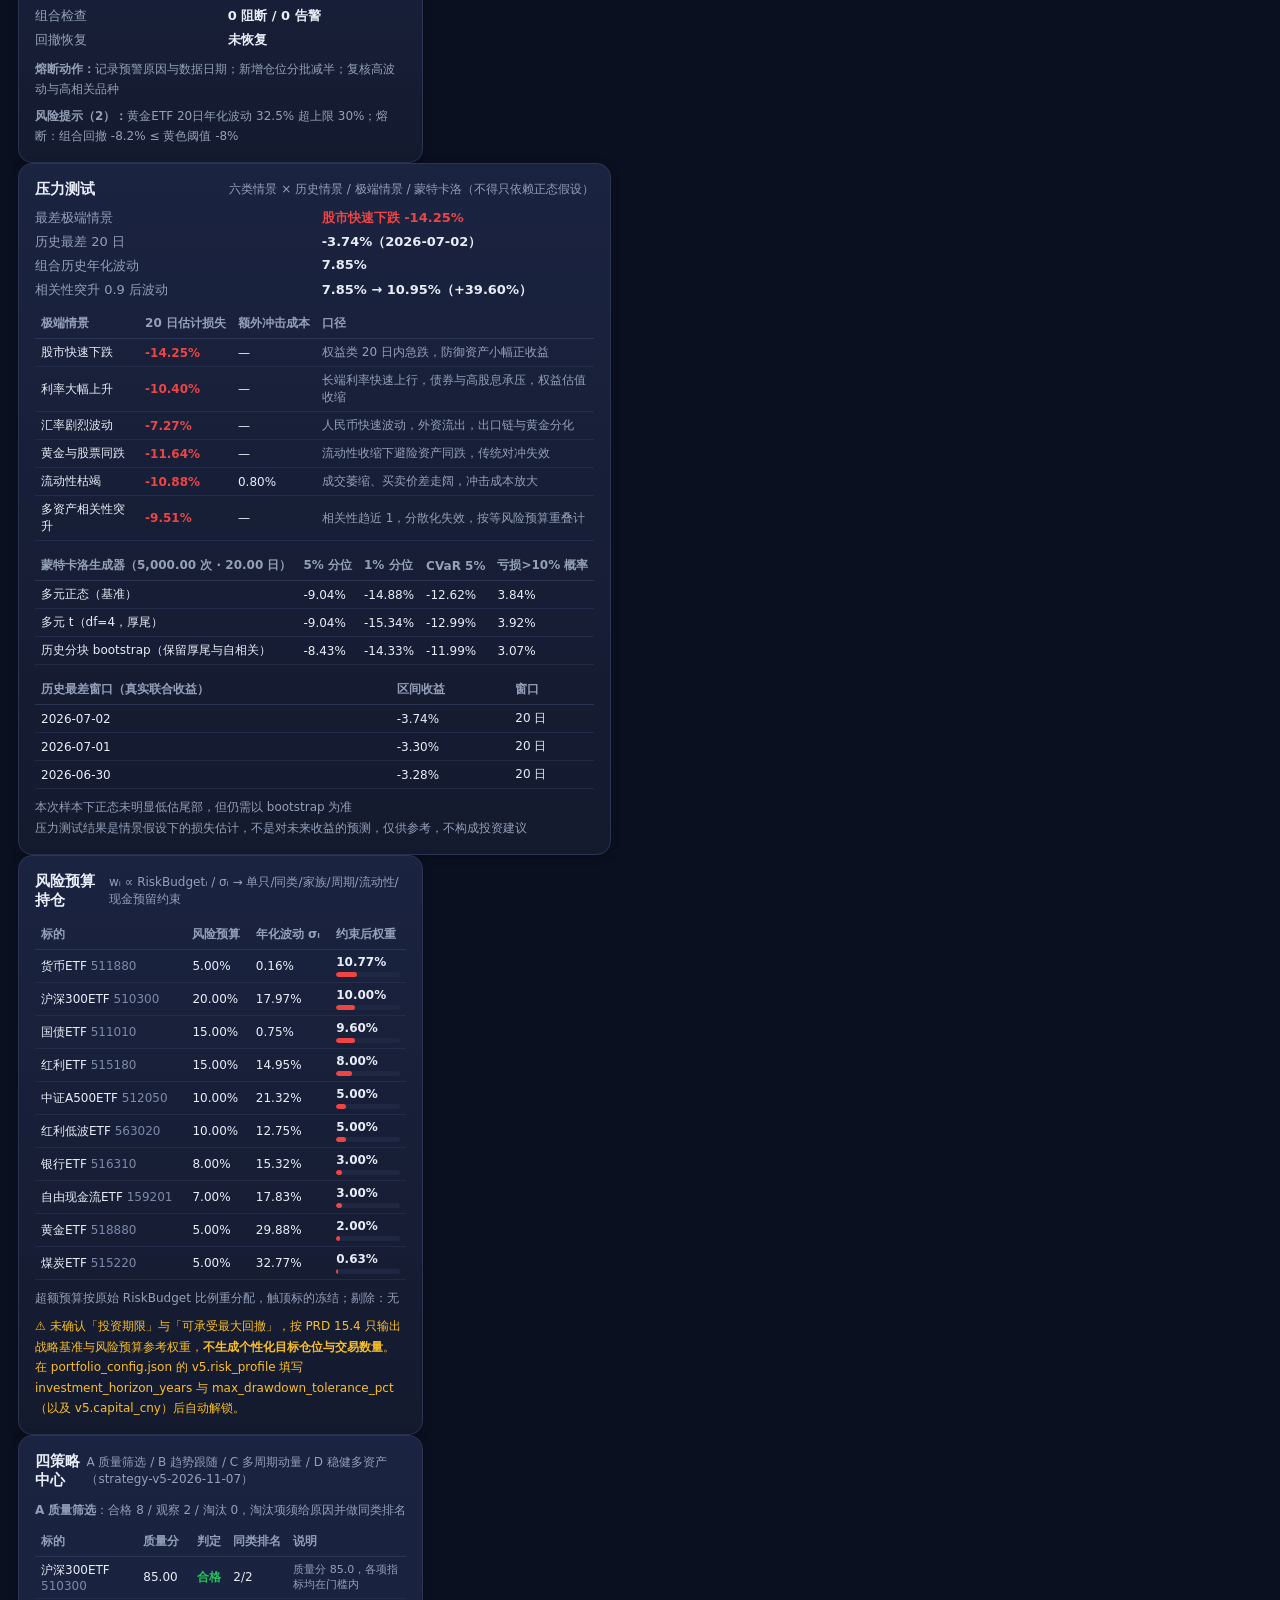
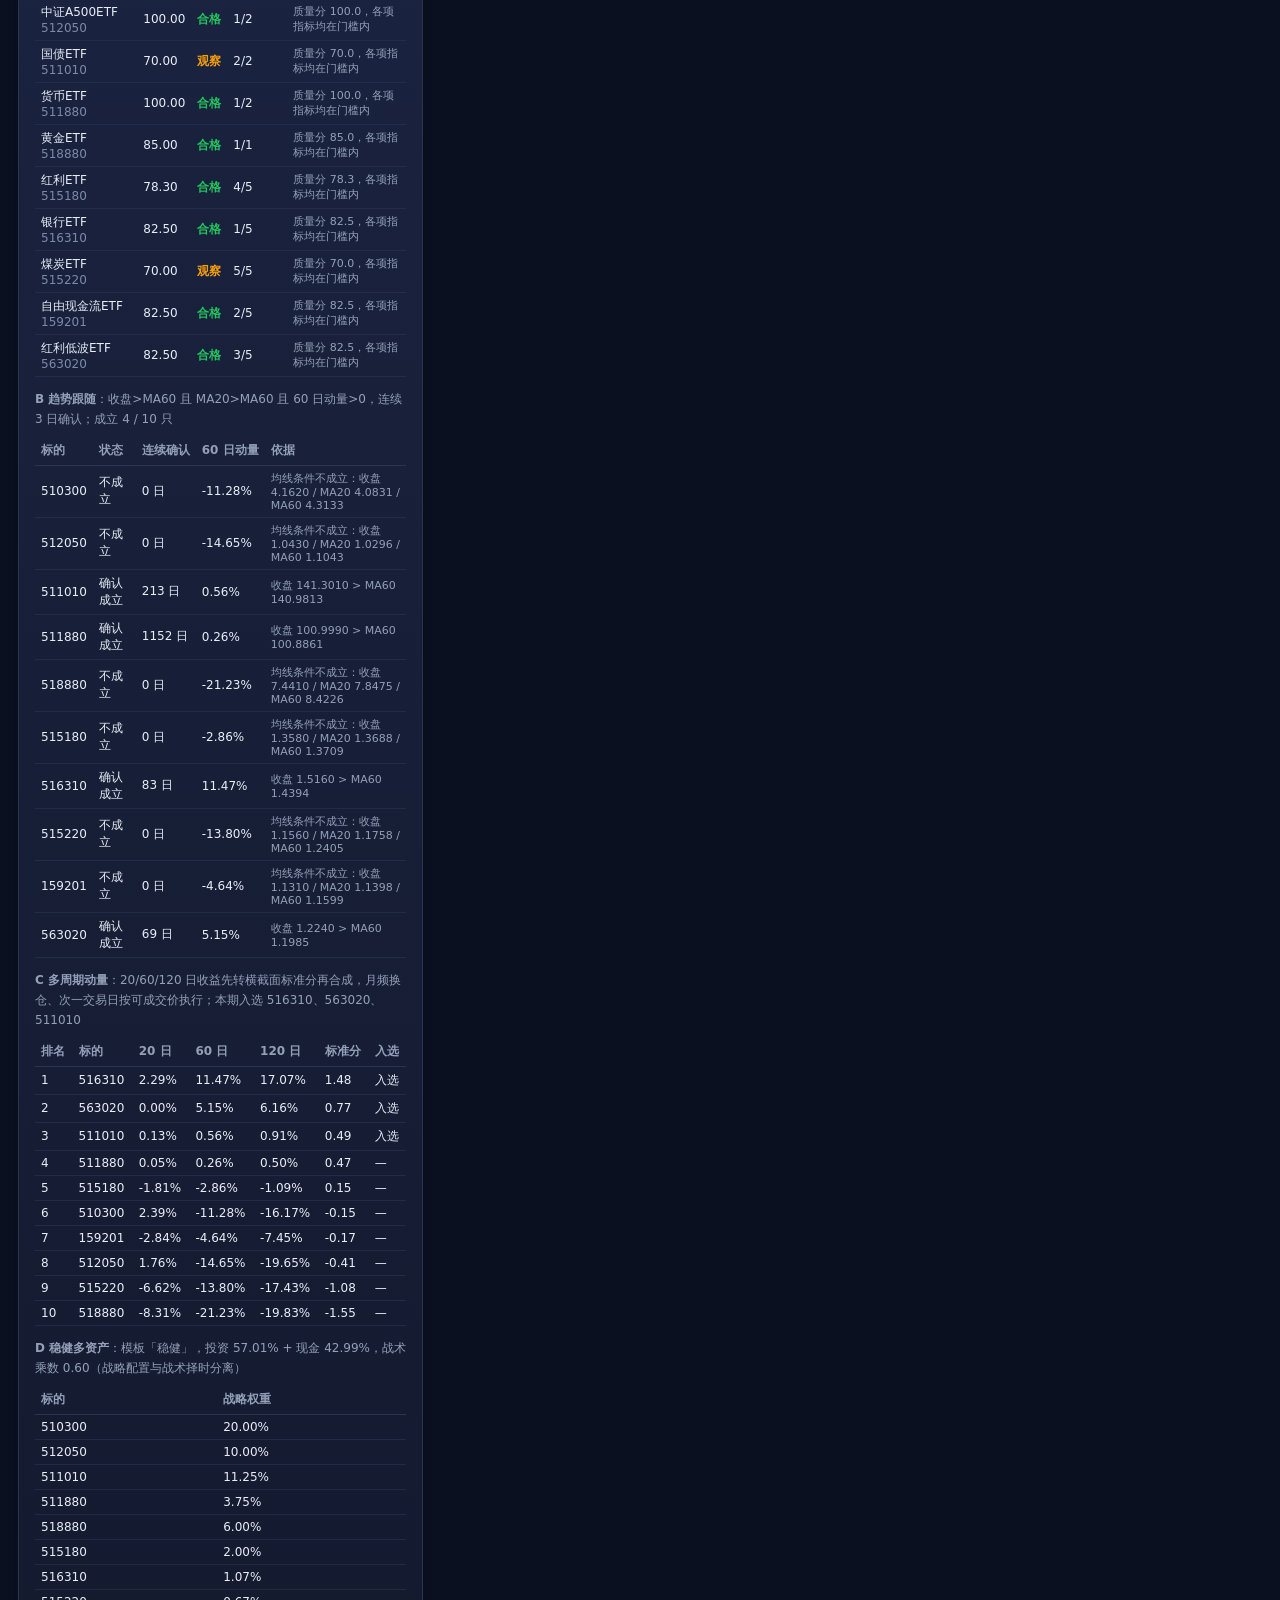
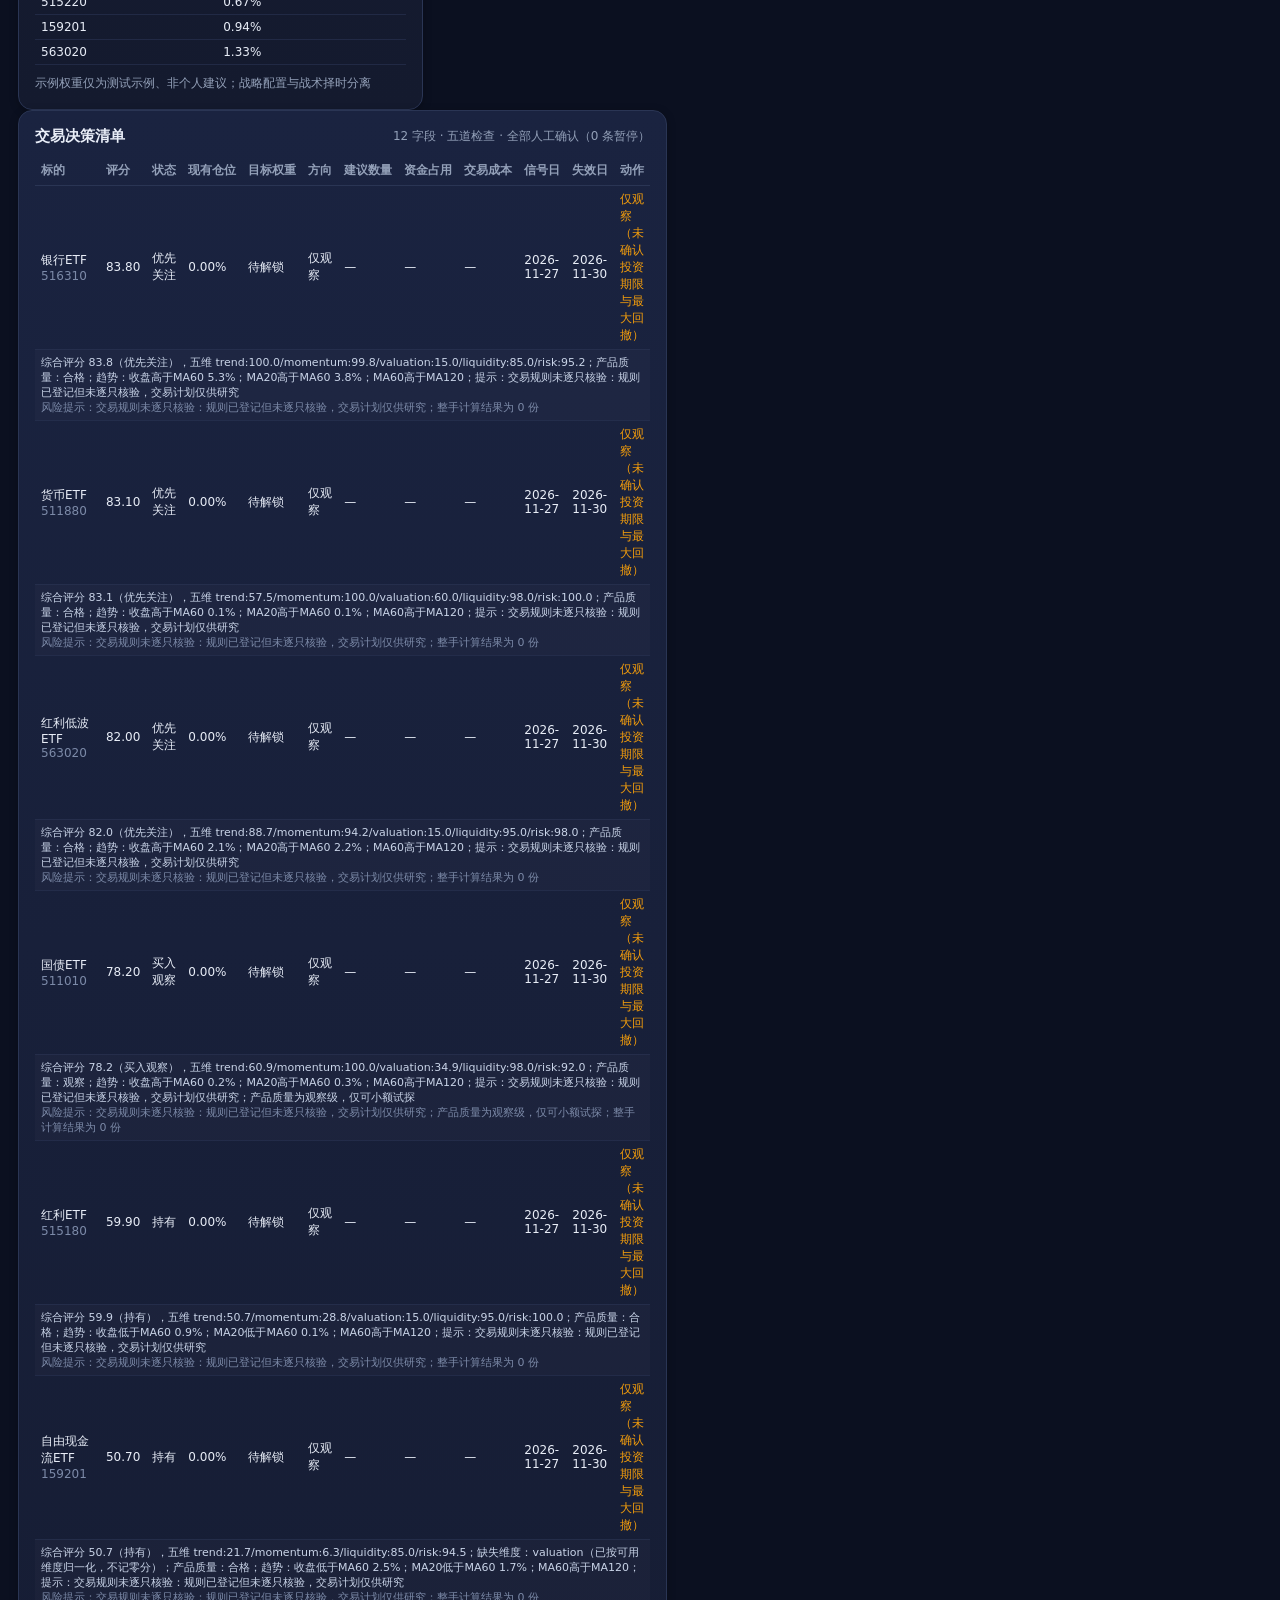
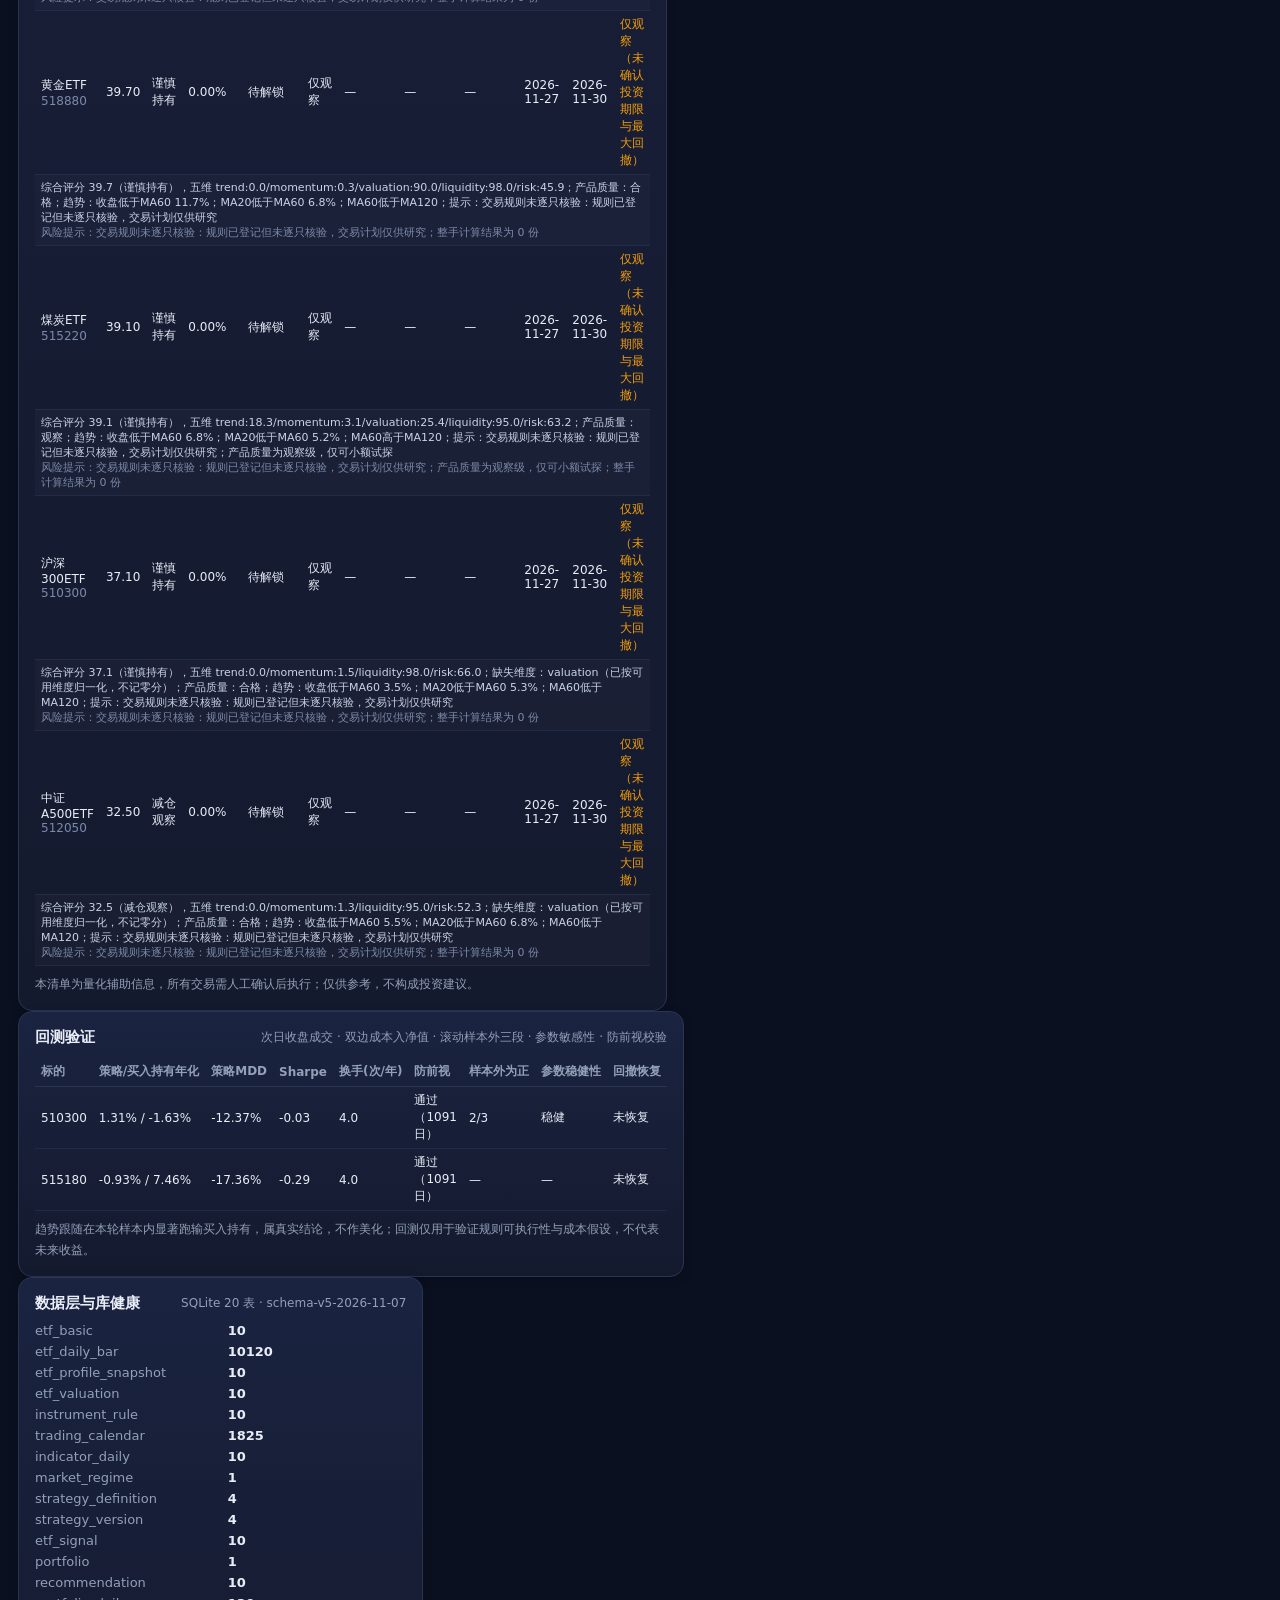
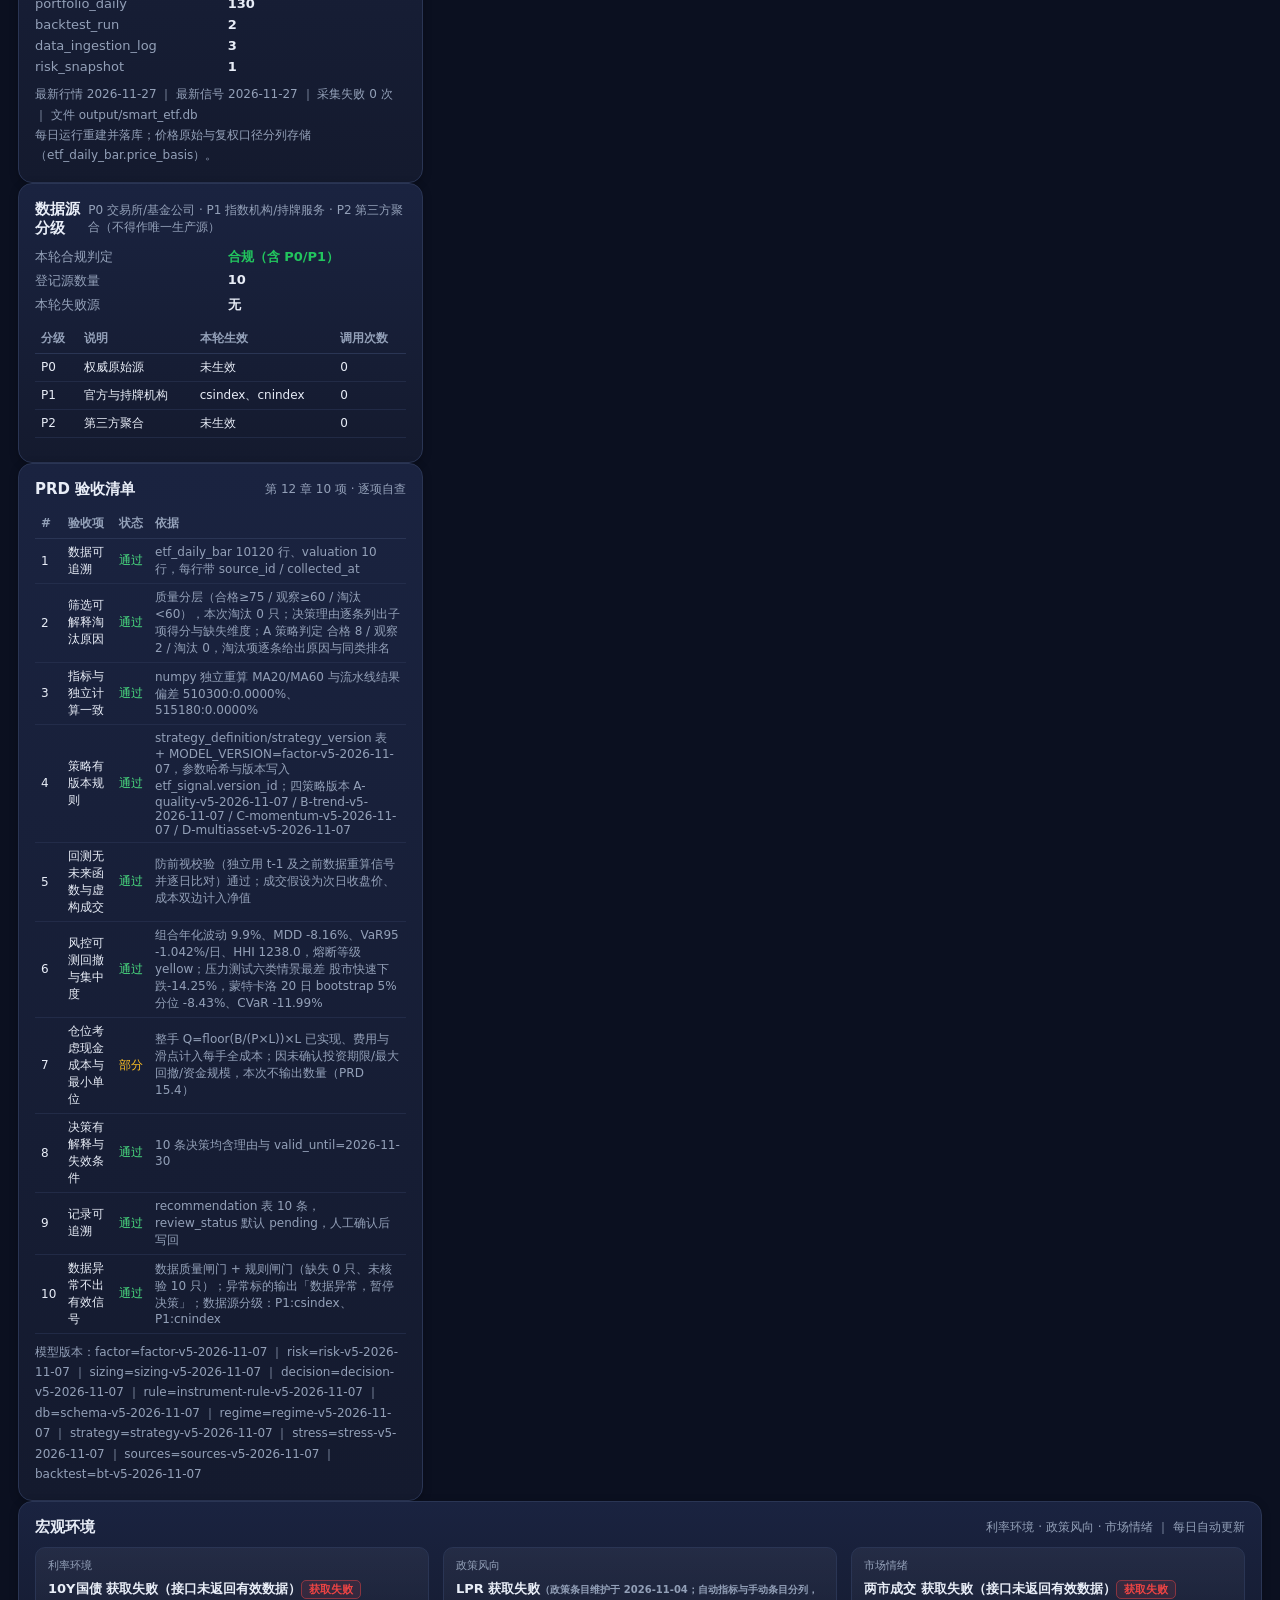
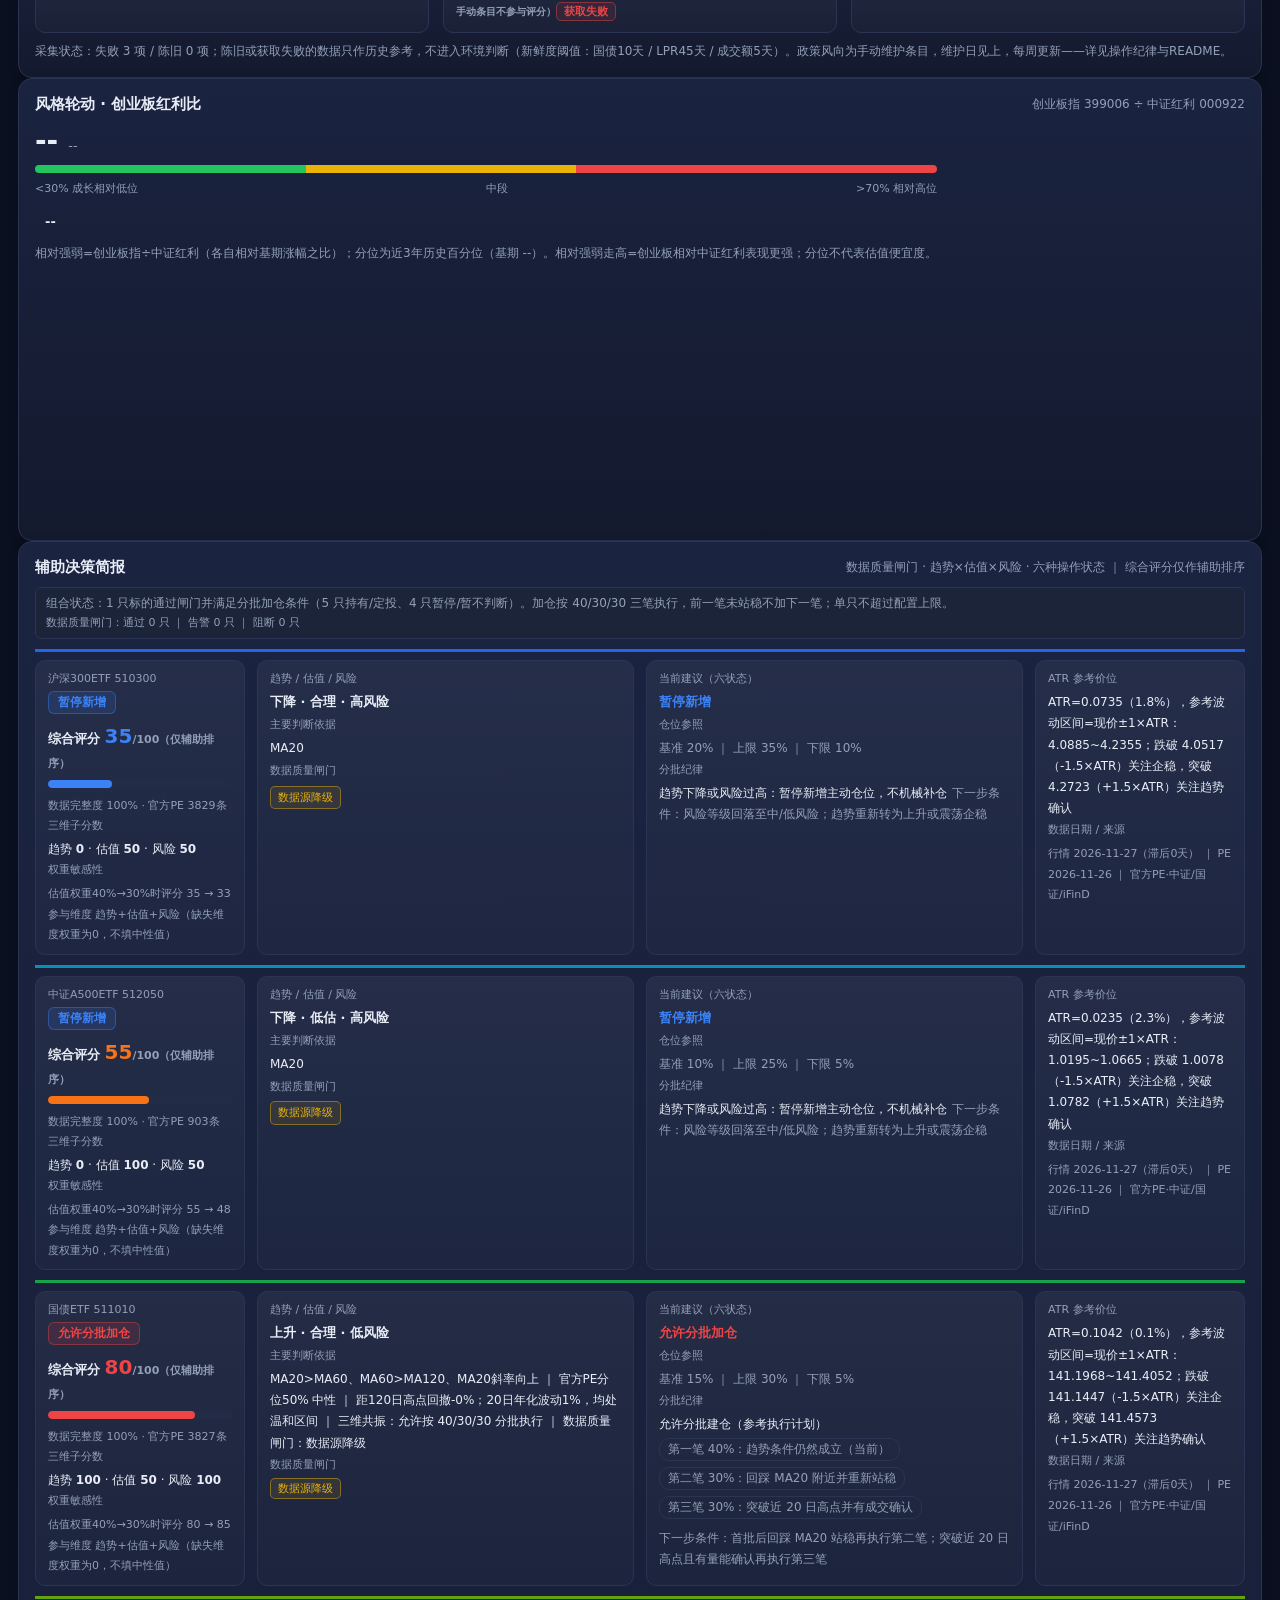
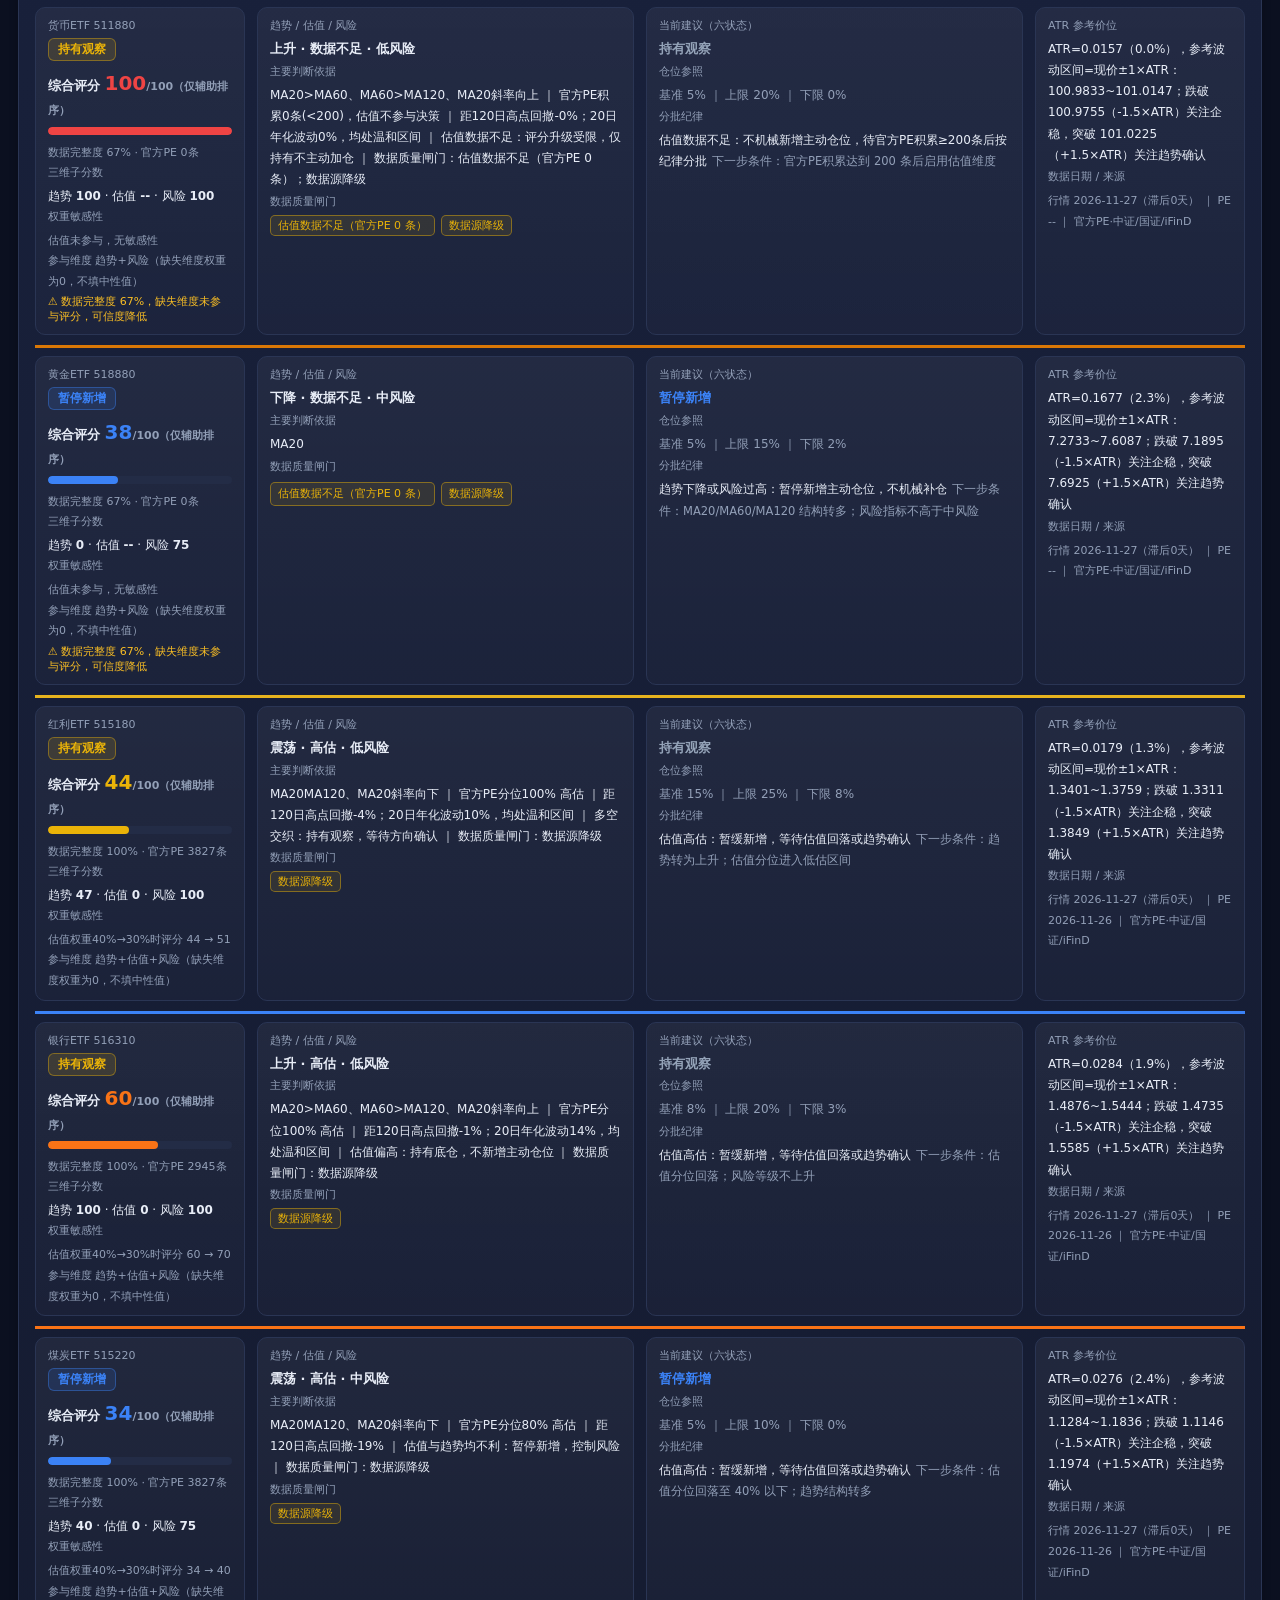
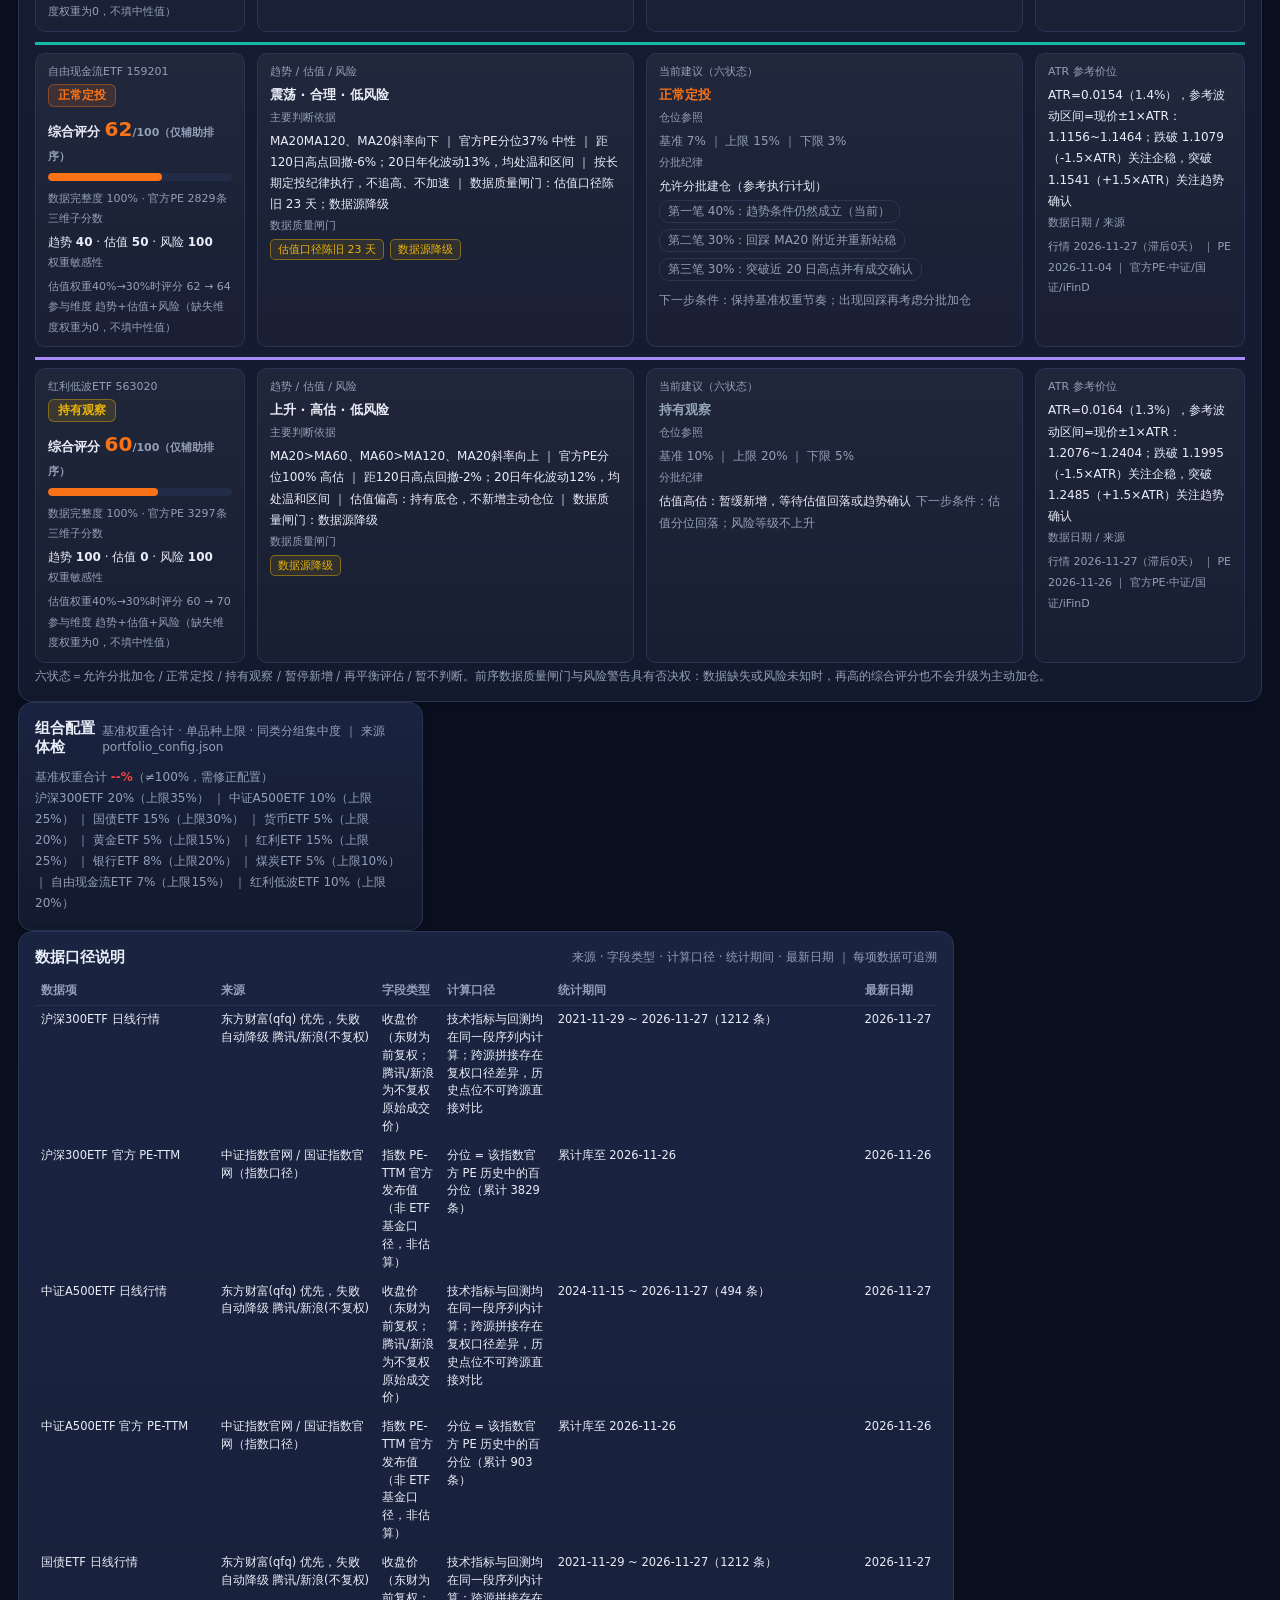
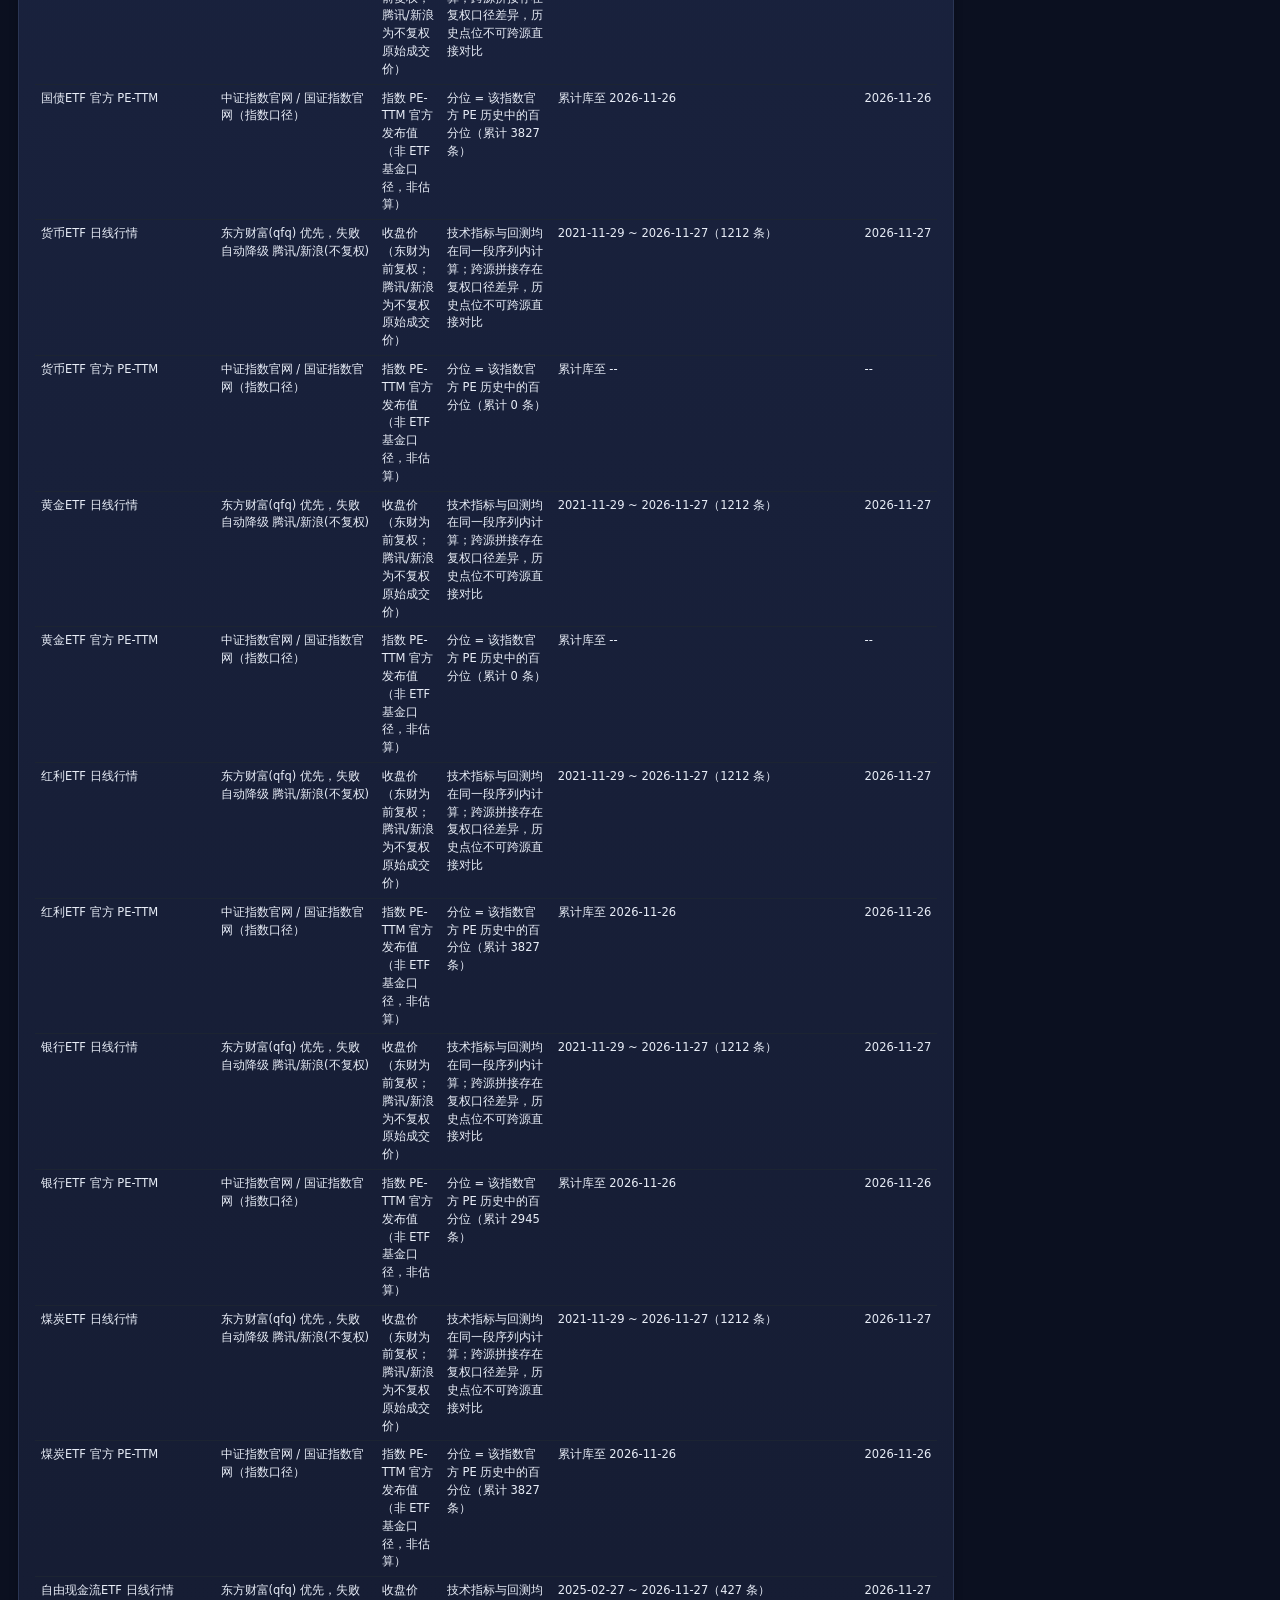
